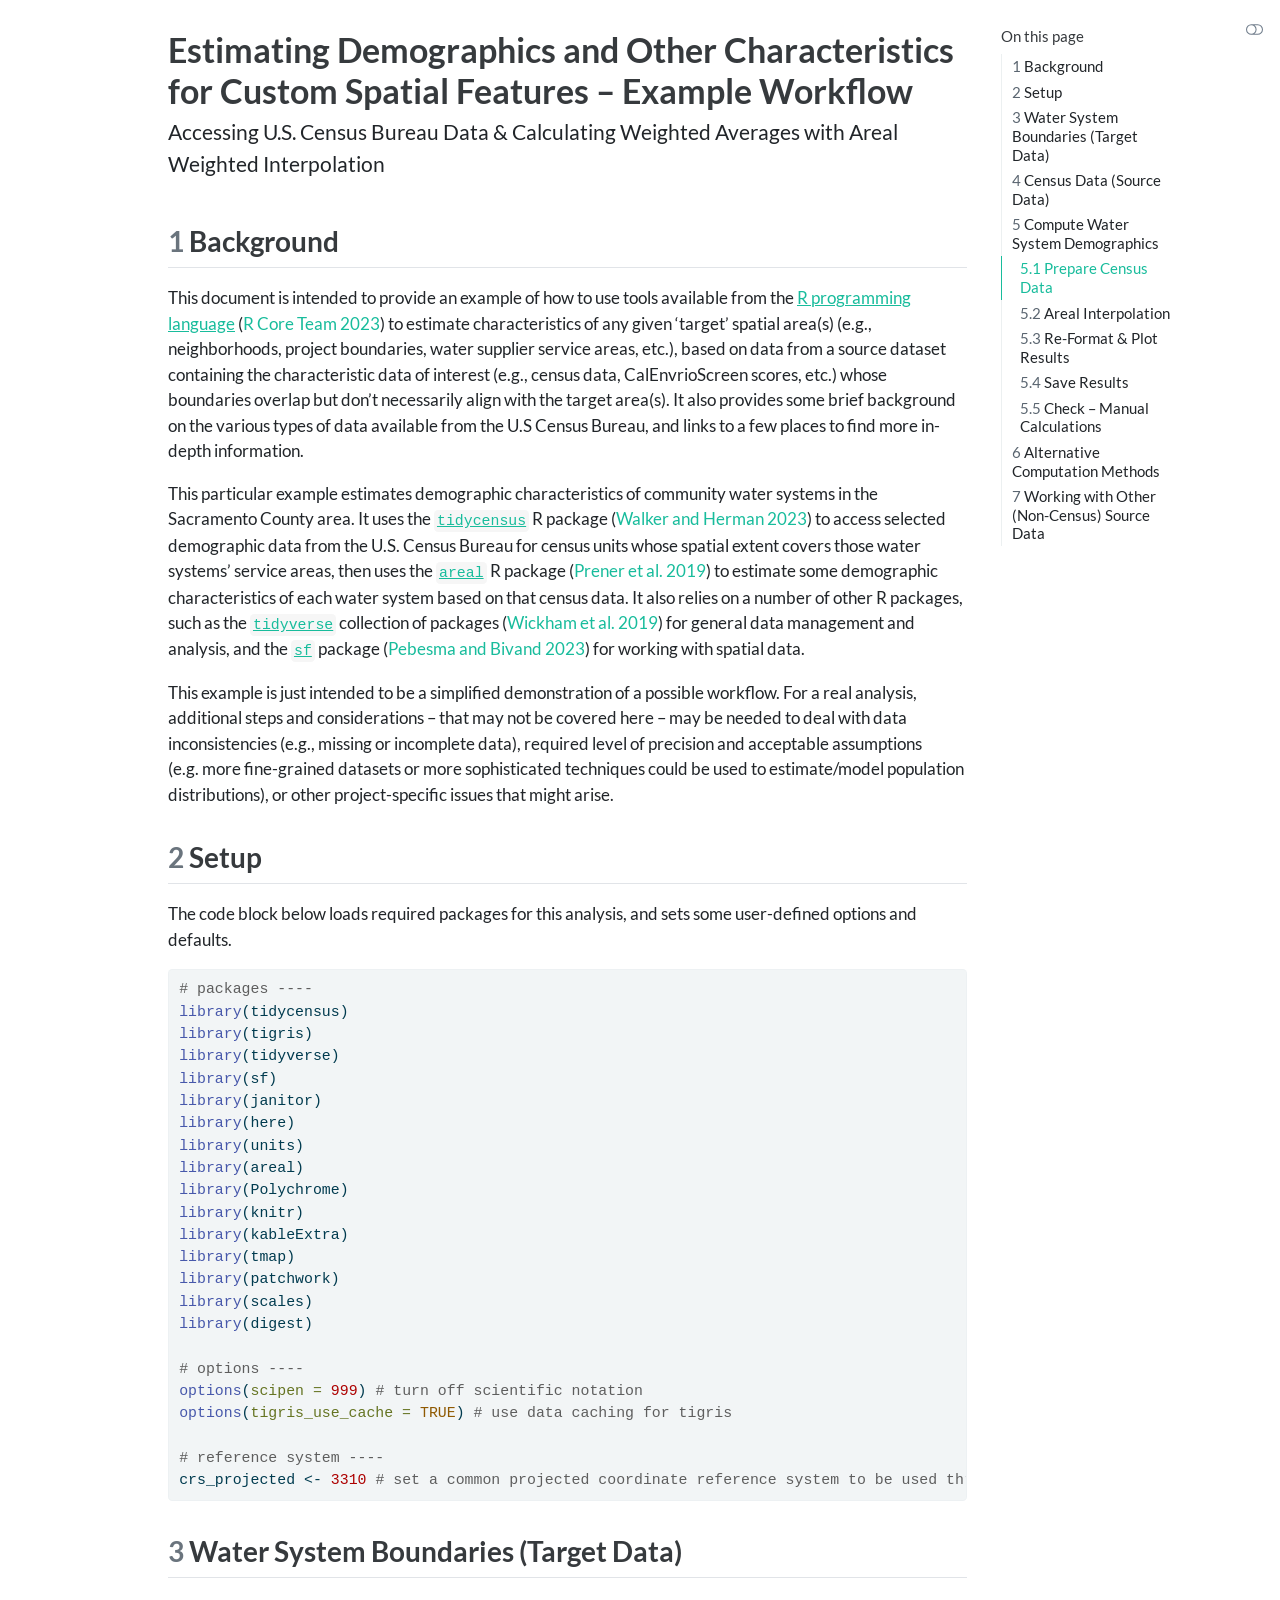
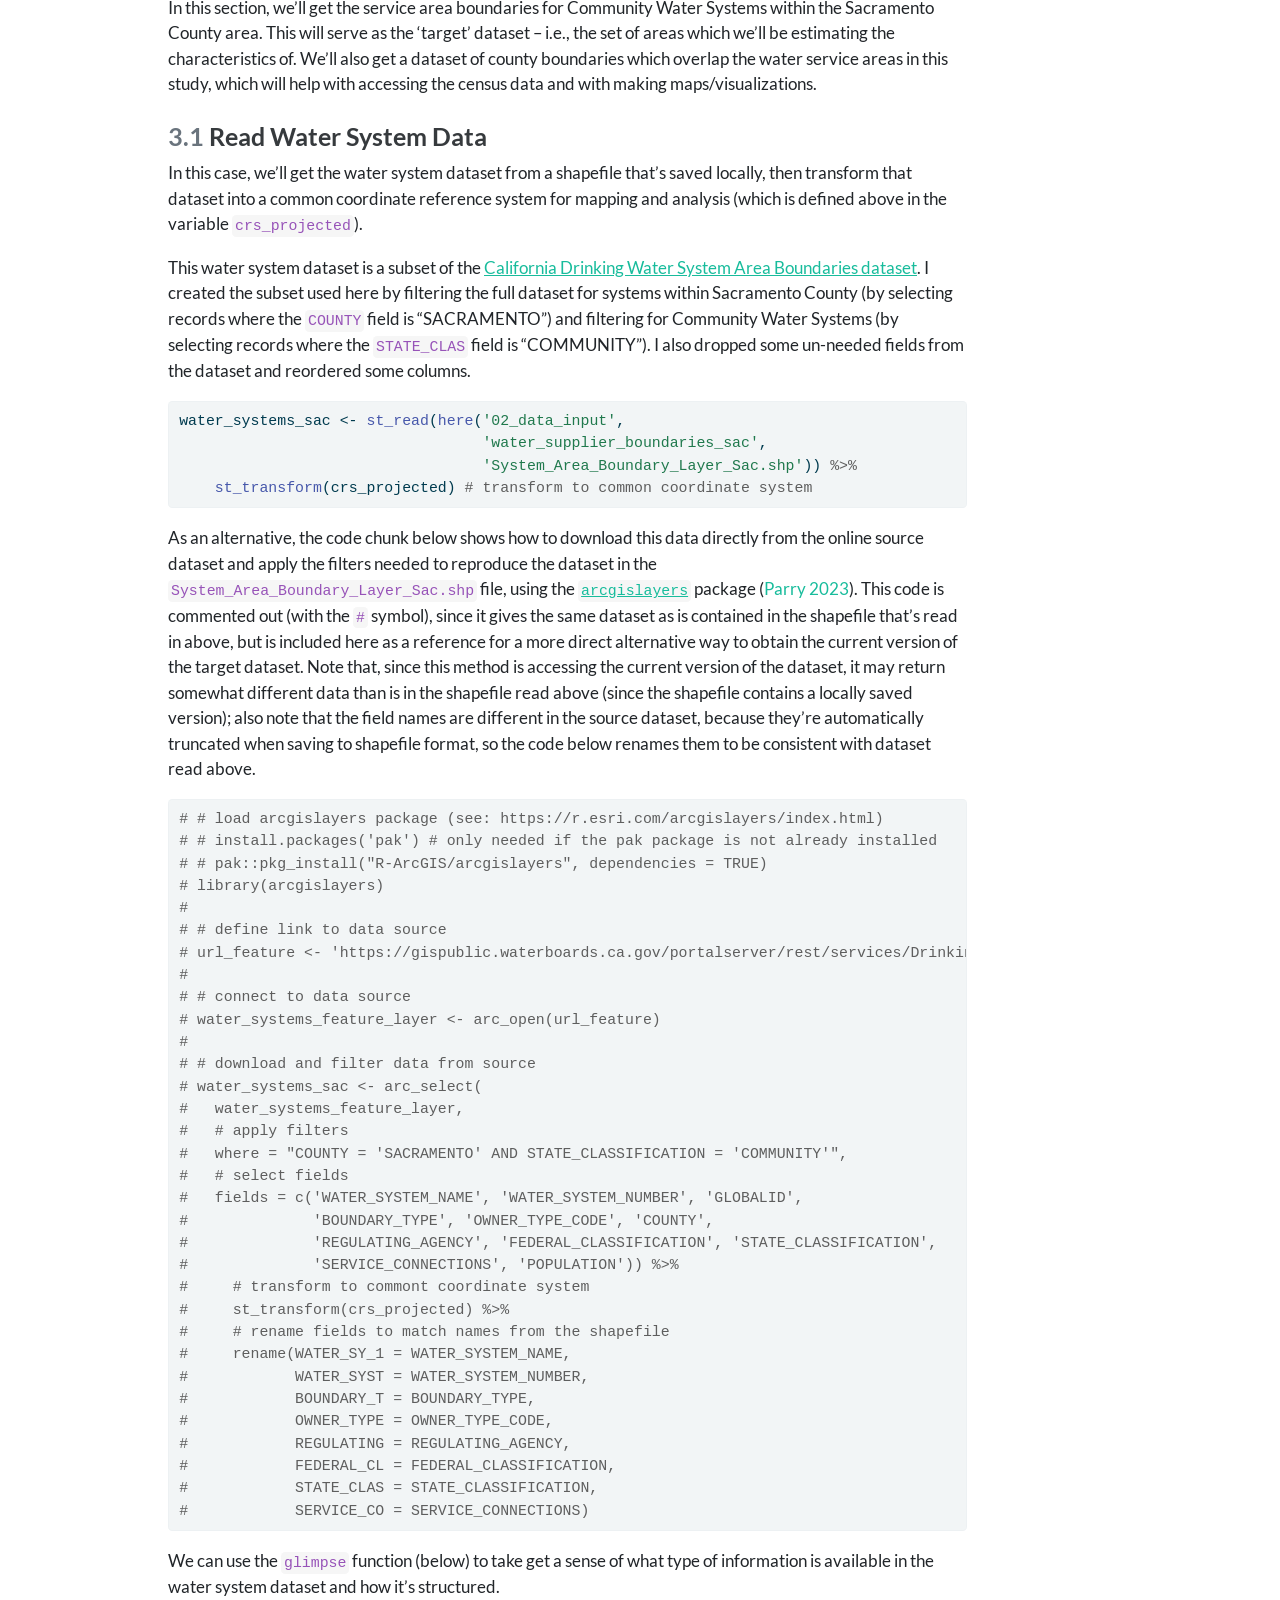
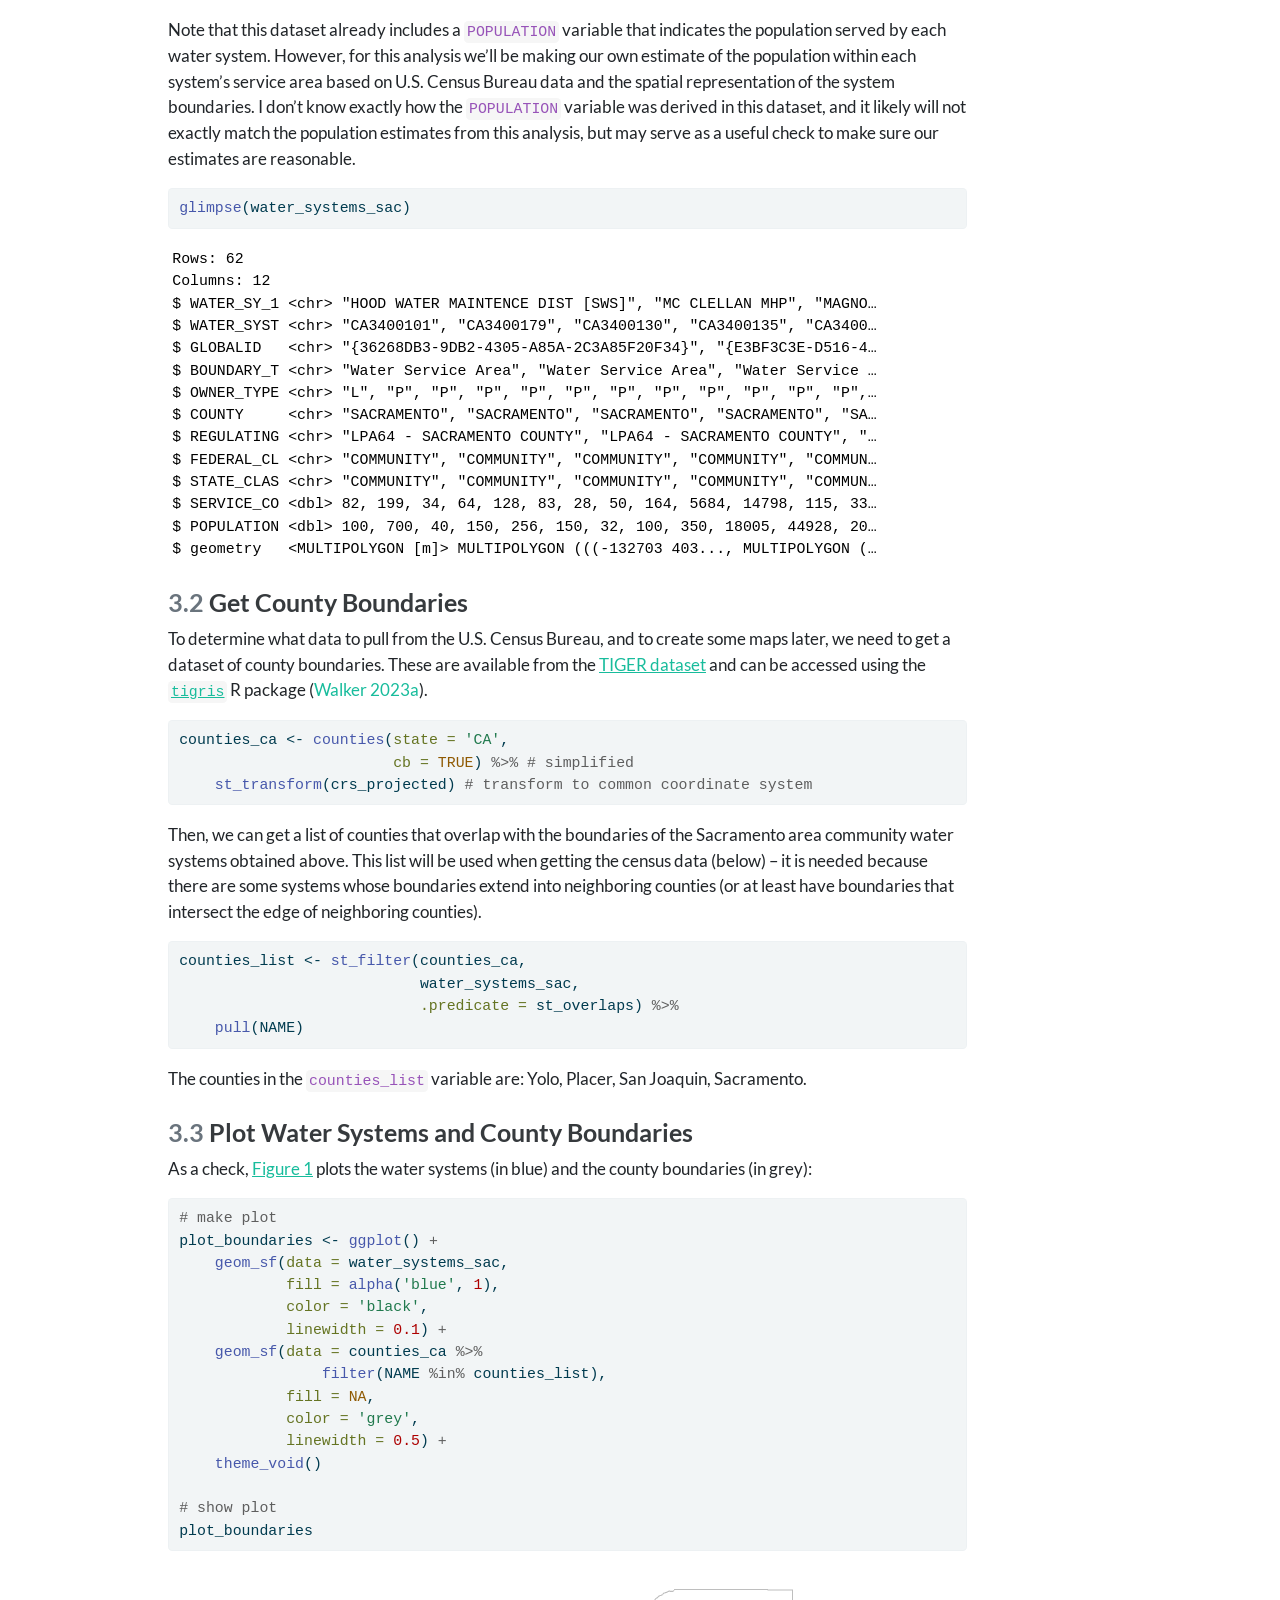
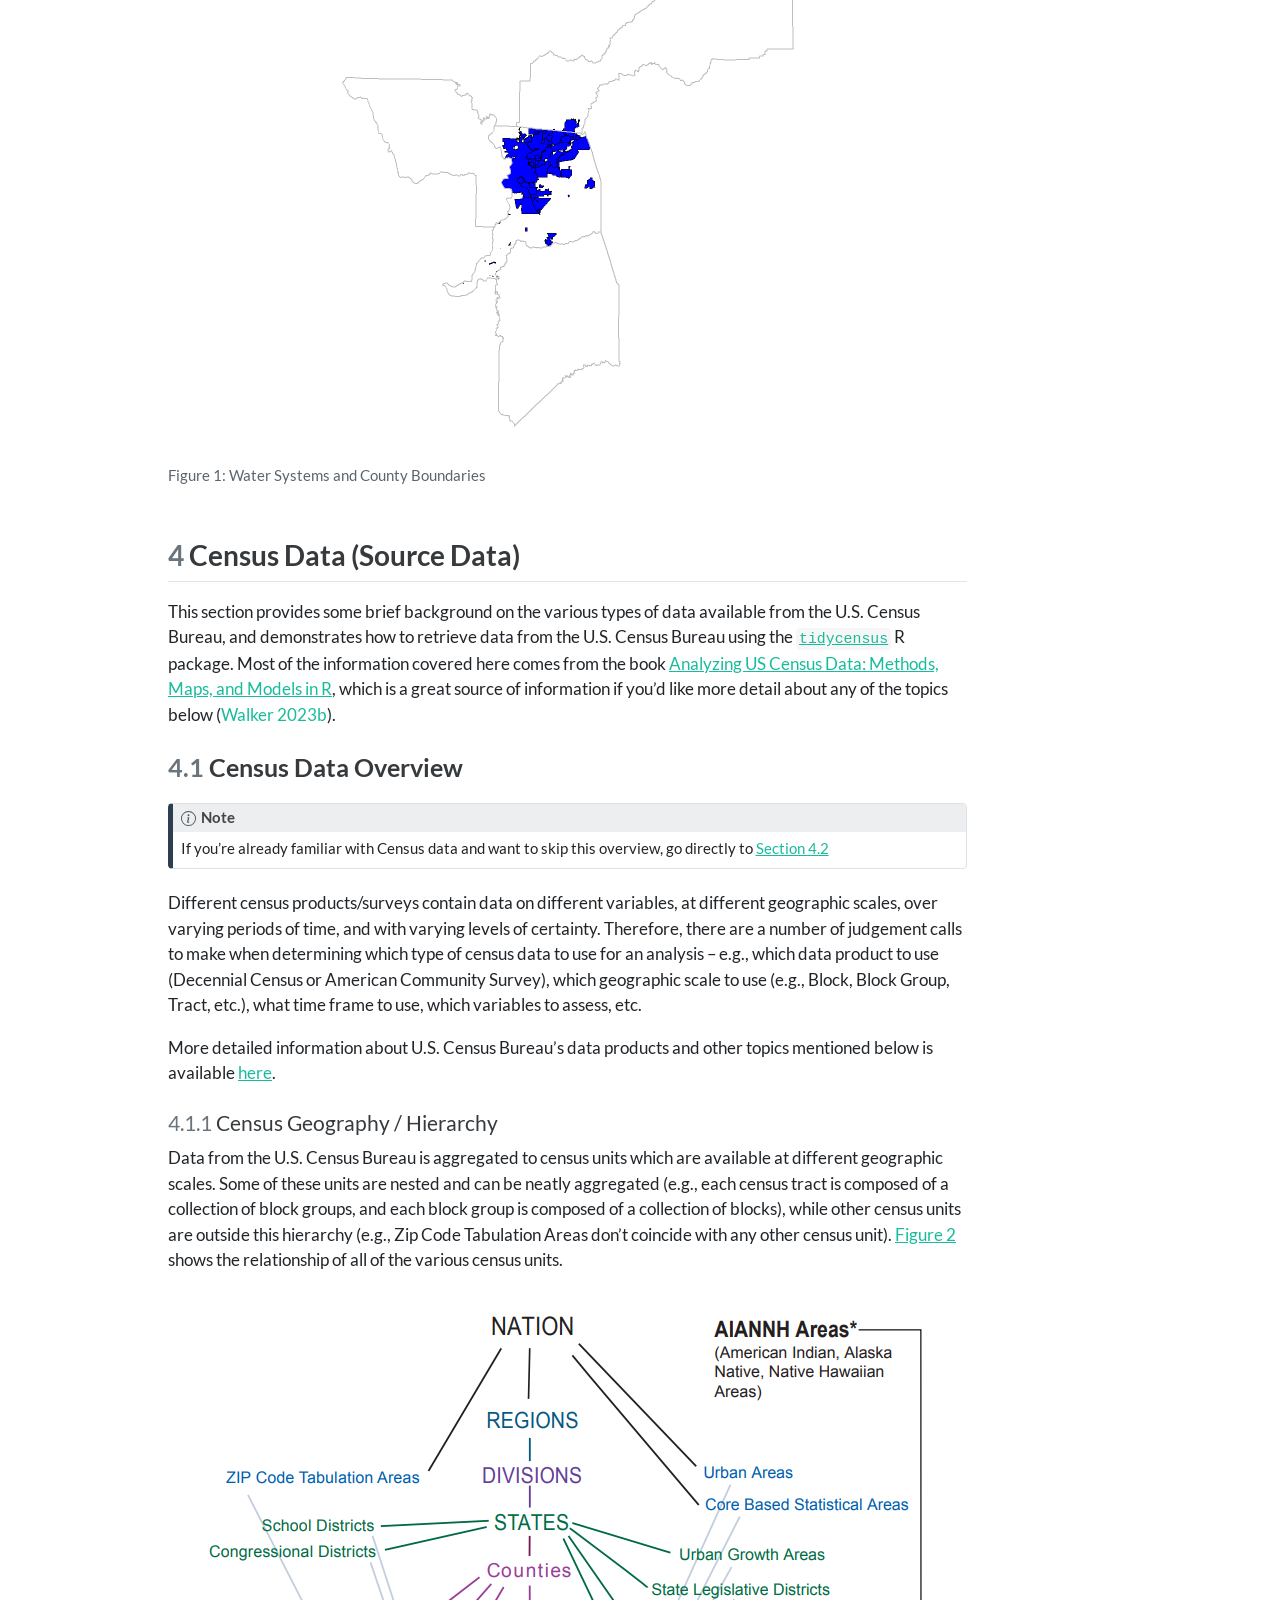
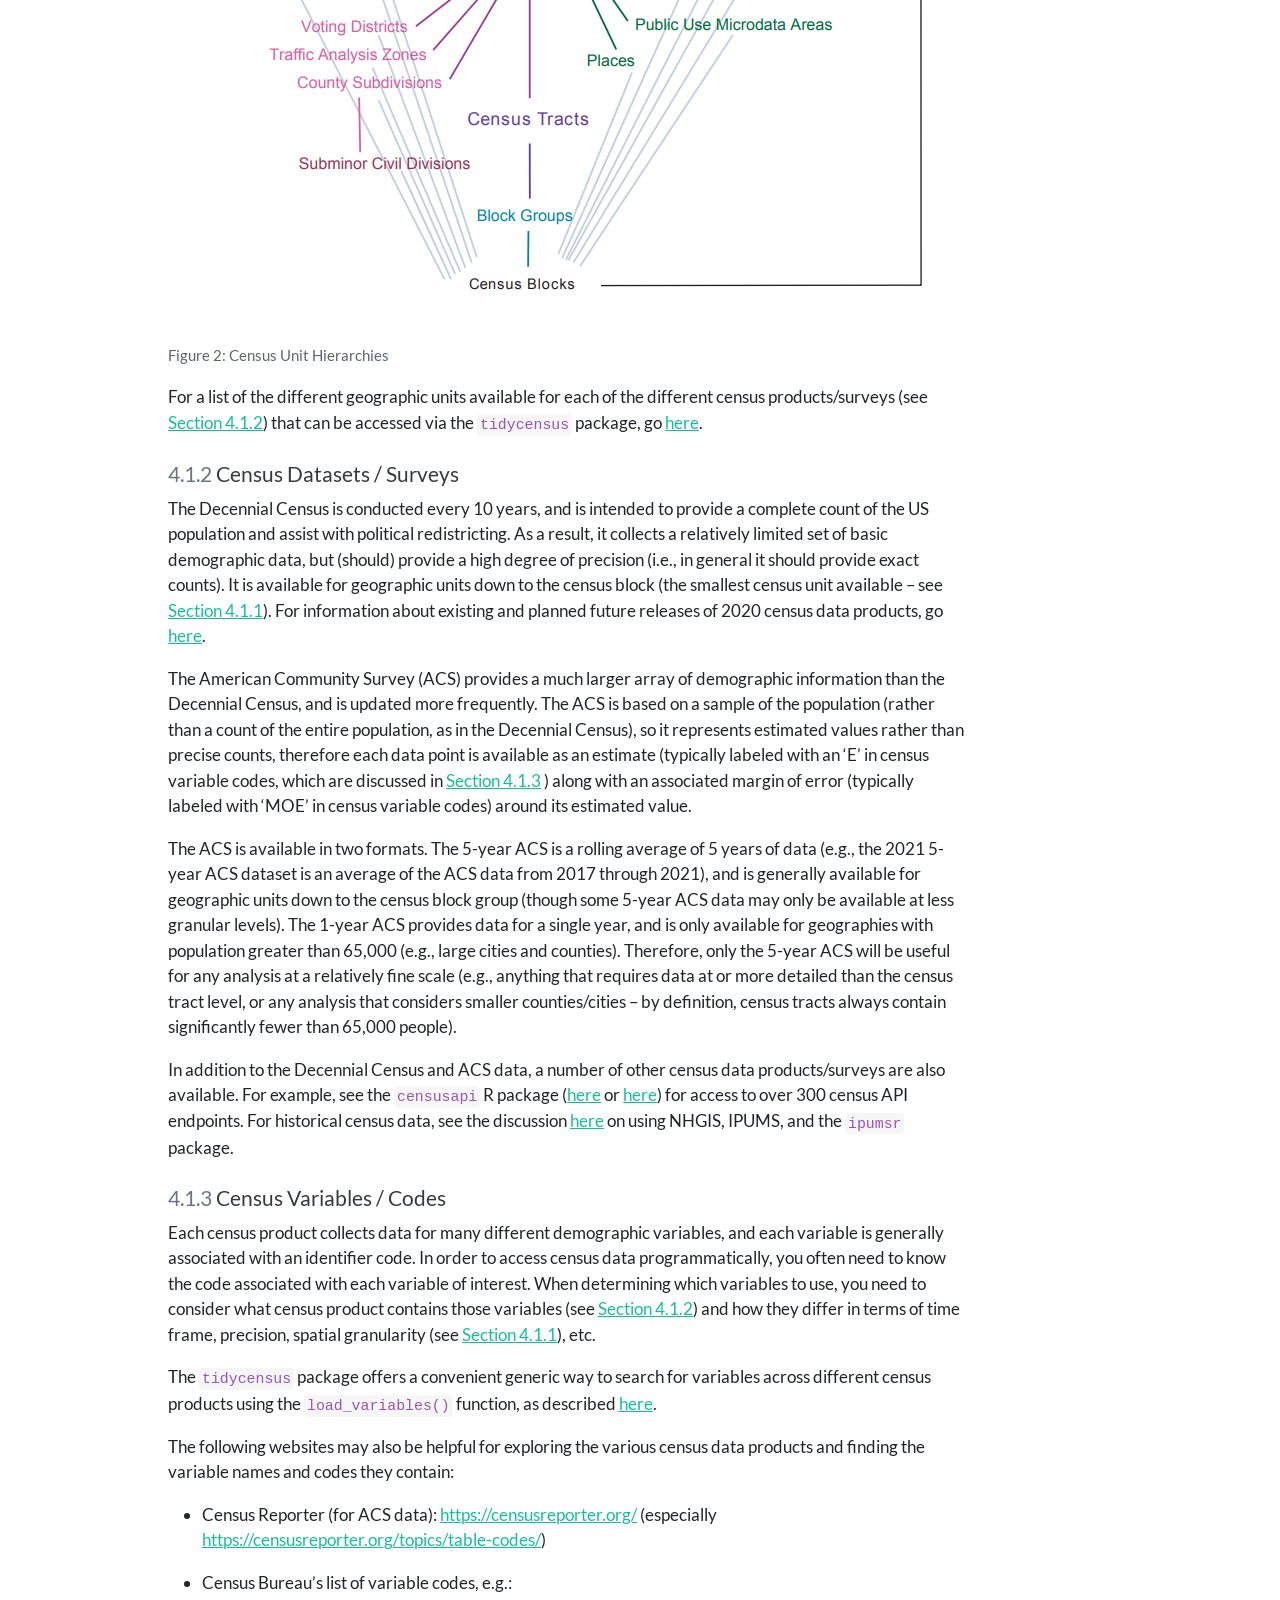
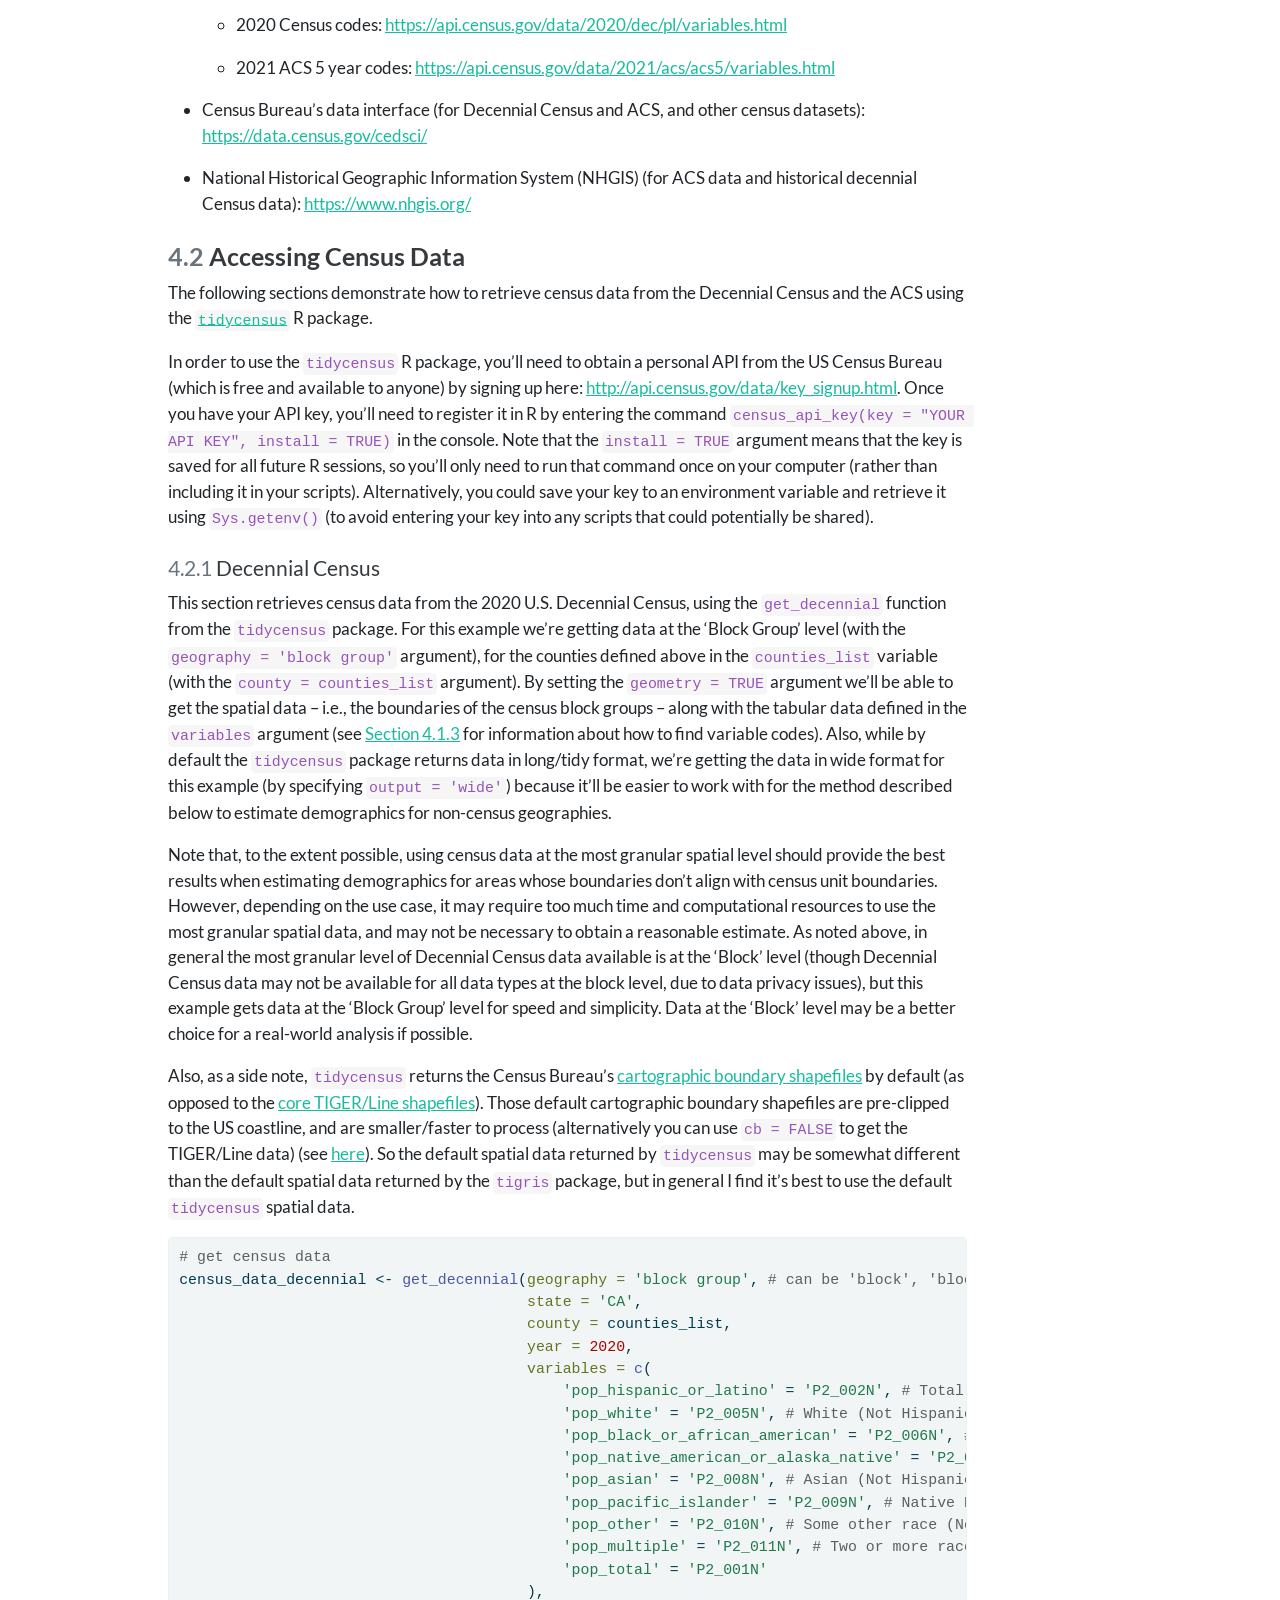
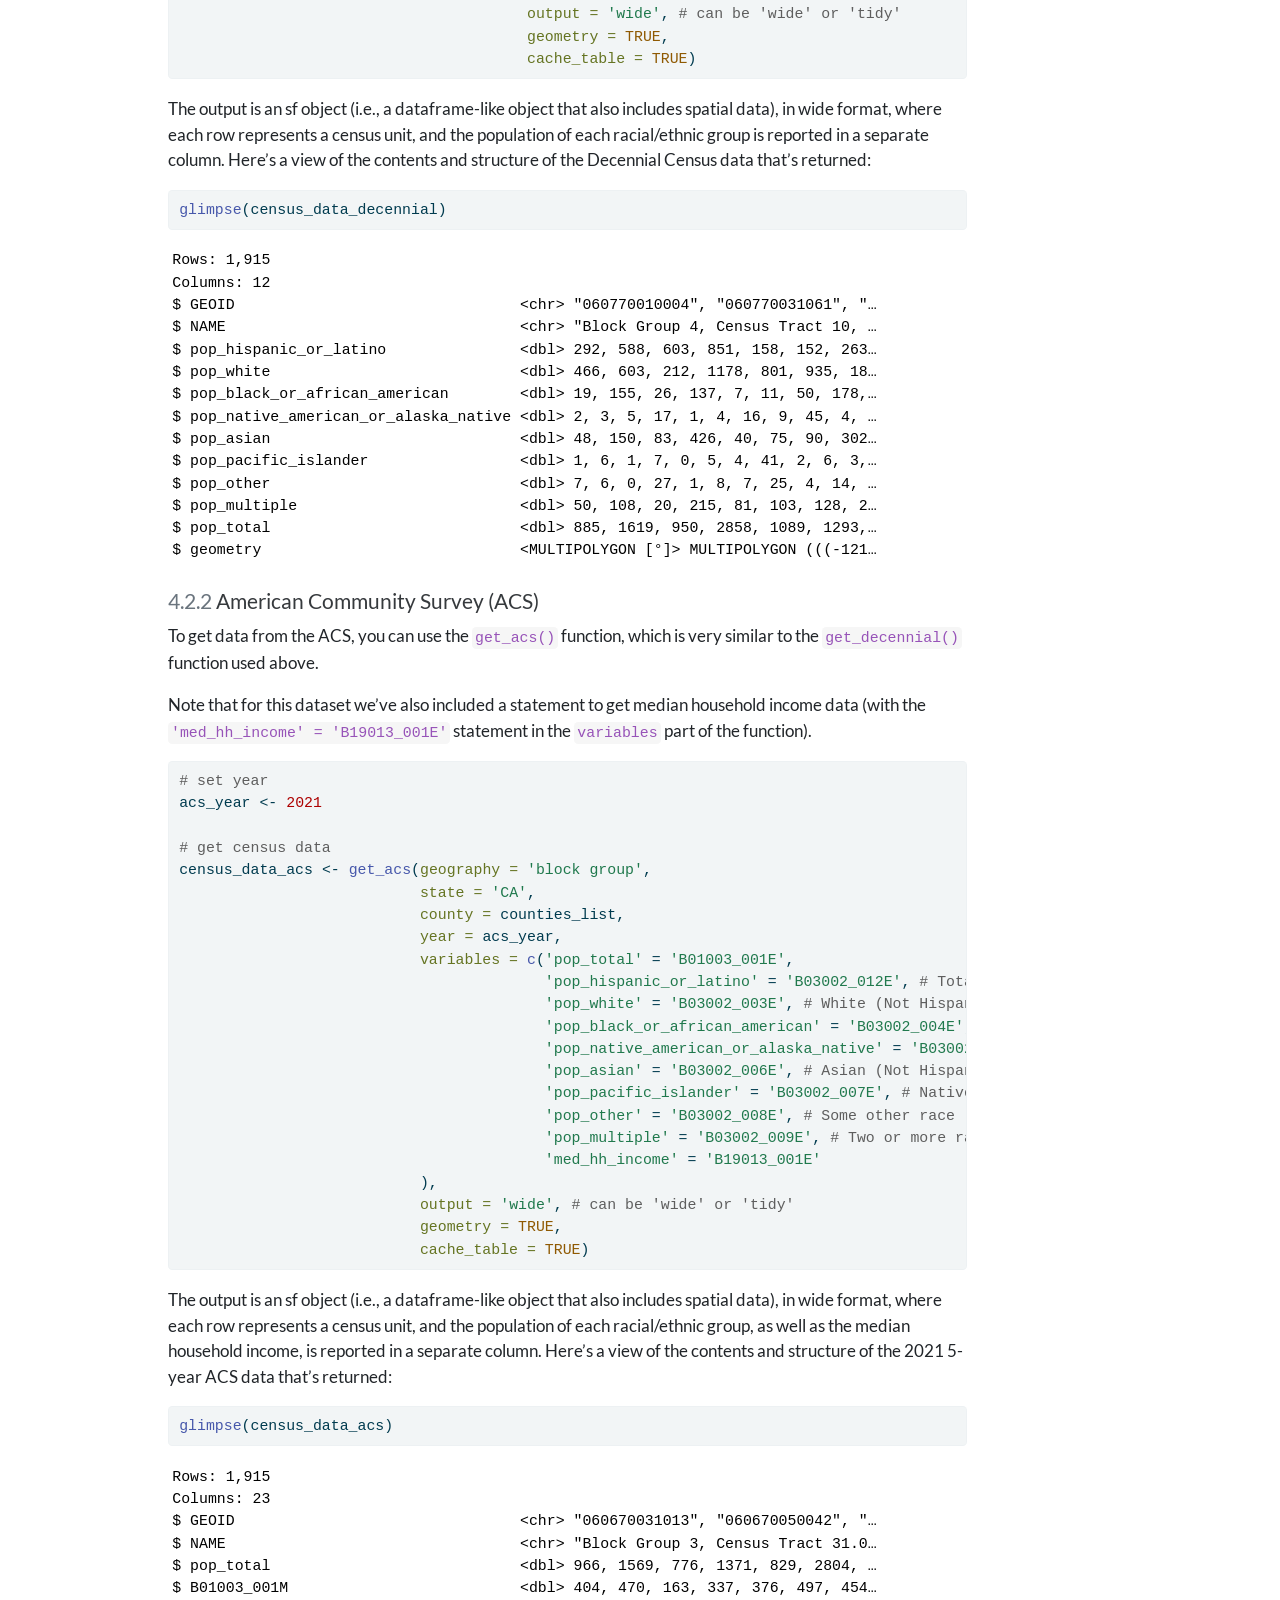
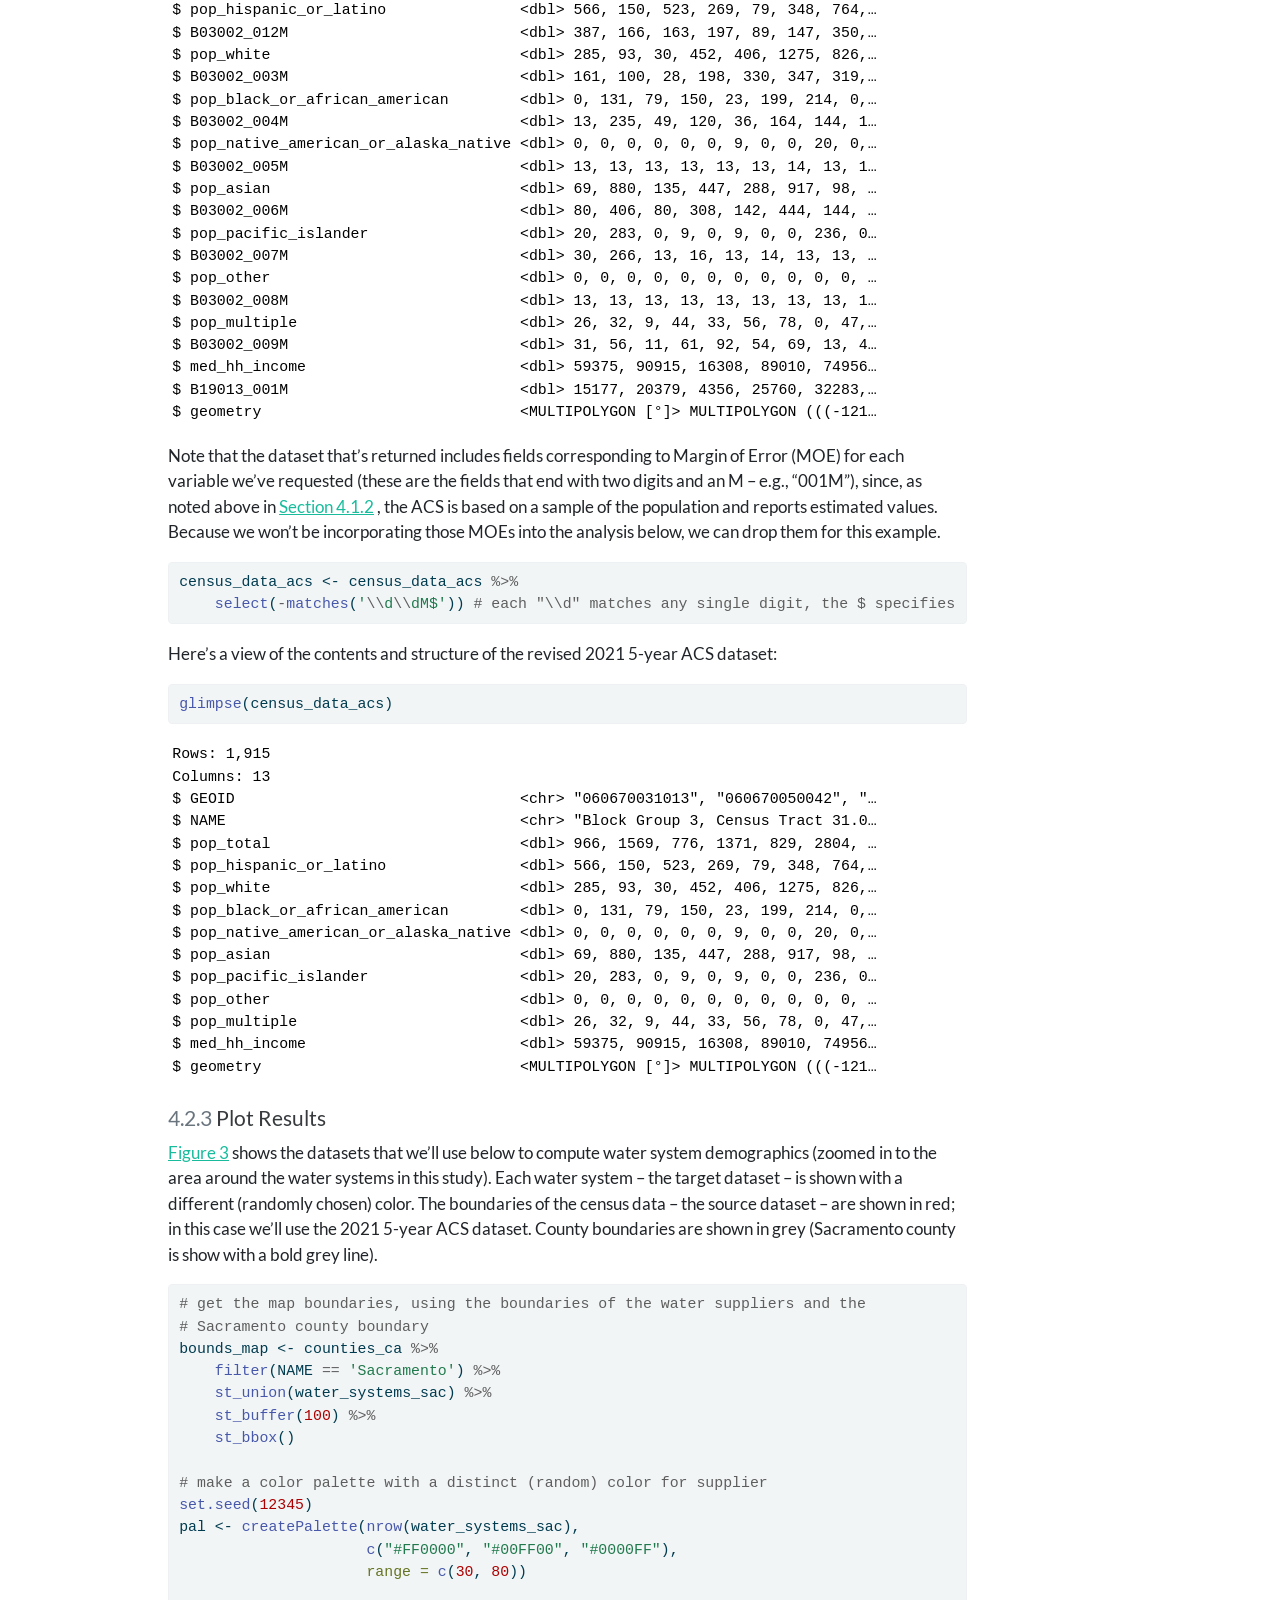
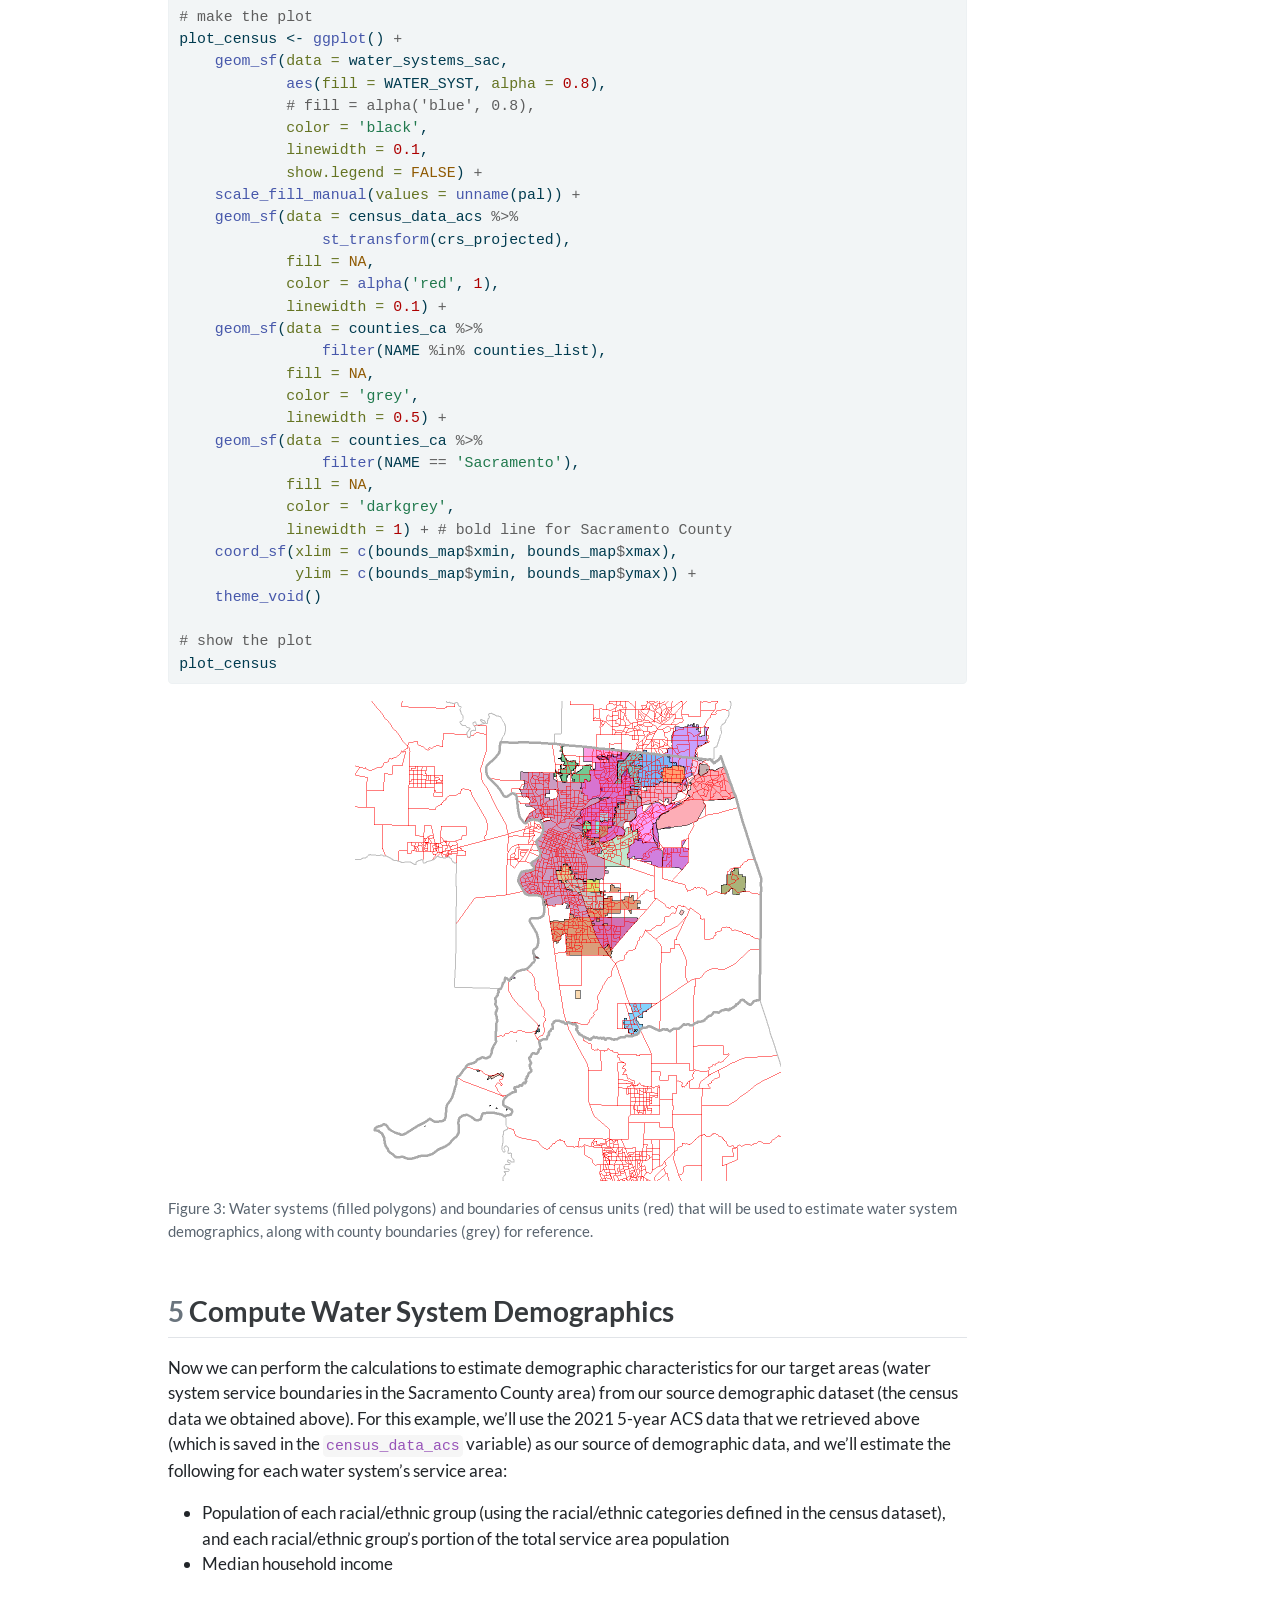
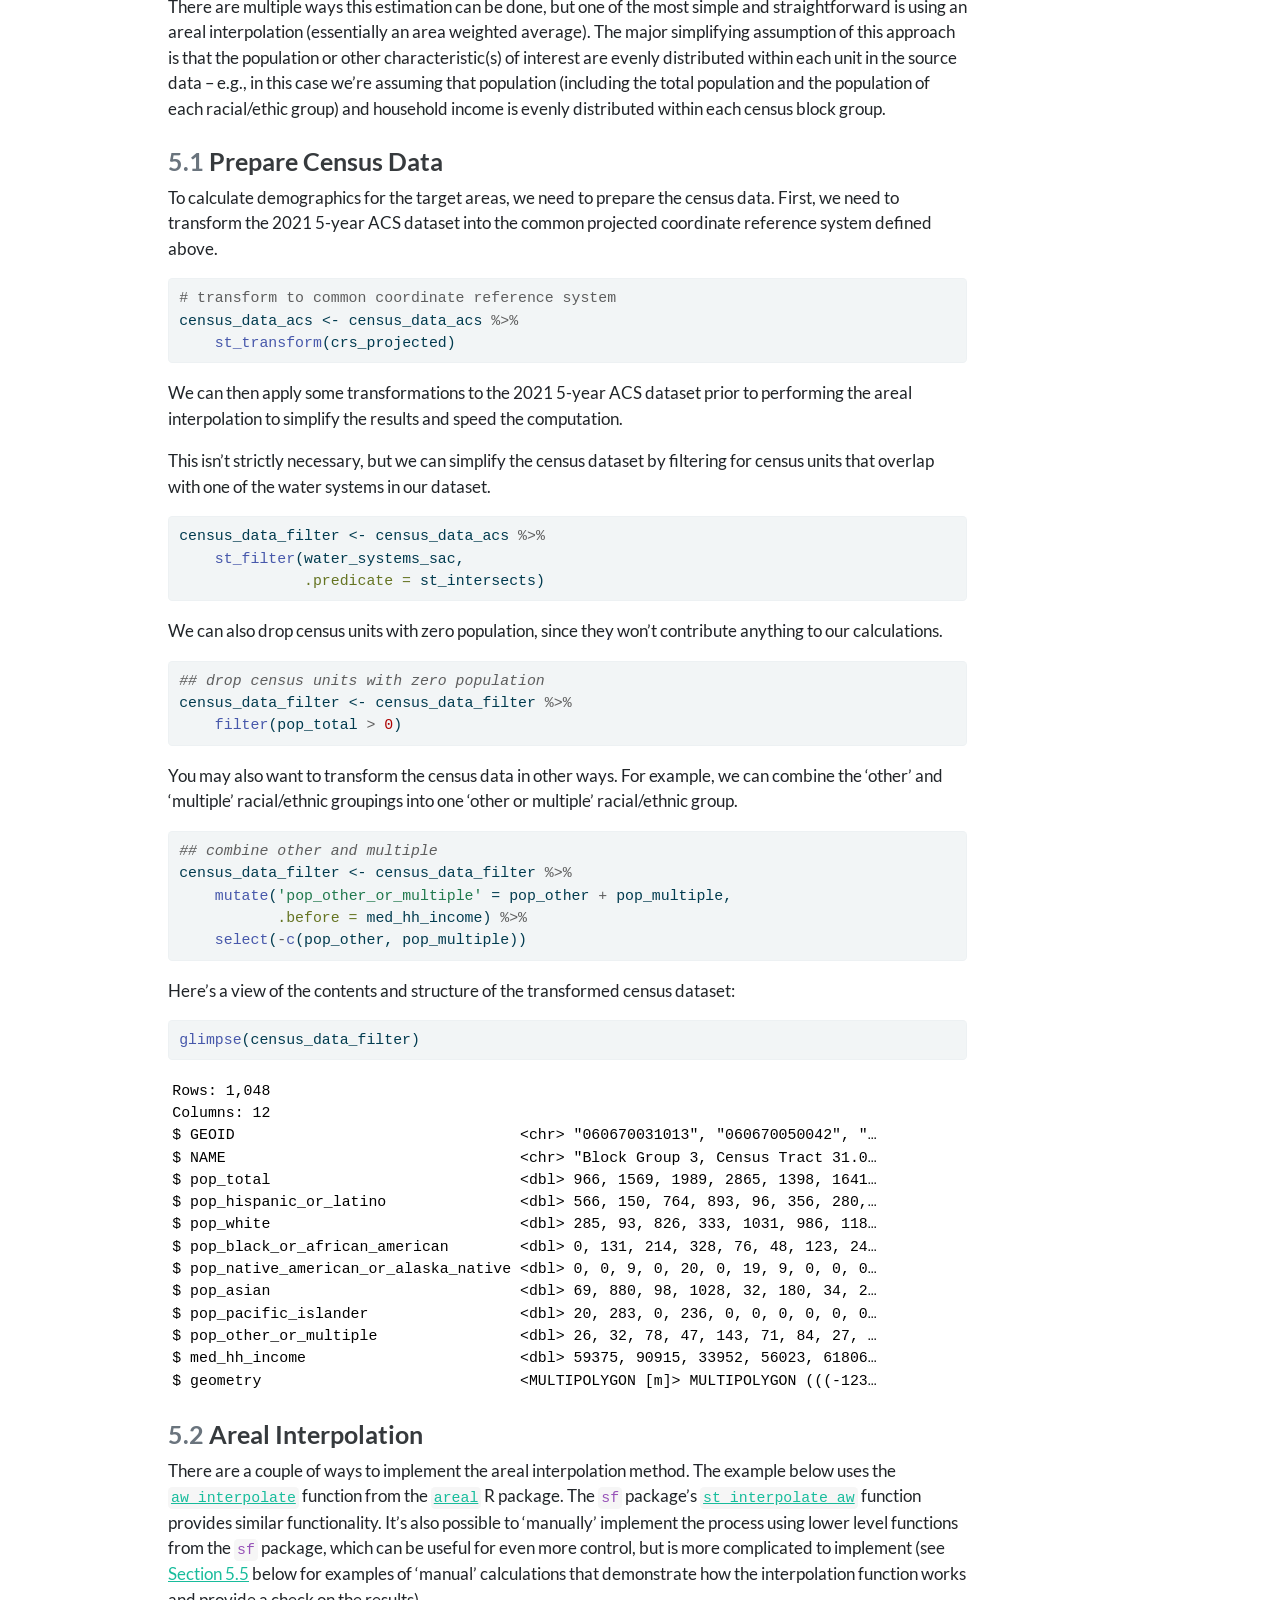
==== index.html @ 2d18a632 "Built site for gh-pages" ====
<!DOCTYPE html>
<html xmlns="http://www.w3.org/1999/xhtml" lang="en" xml:lang="en"><head>

<meta charset="utf-8">
<meta name="generator" content="quarto-1.3.450">

<meta name="viewport" content="width=device-width, initial-scale=1.0, user-scalable=yes">


<title>Estimating Demographics and Other Characteristics for Custom Spatial Features – Example Workflow</title>
<style>
code{white-space: pre-wrap;}
span.smallcaps{font-variant: small-caps;}
div.columns{display: flex; gap: min(4vw, 1.5em);}
div.column{flex: auto; overflow-x: auto;}
div.hanging-indent{margin-left: 1.5em; text-indent: -1.5em;}
ul.task-list{list-style: none;}
ul.task-list li input[type="checkbox"] {
width: 0.8em;
margin: 0 0.8em 0.2em -1em;  vertical-align: middle;
}

pre > code.sourceCode { white-space: pre; position: relative; }
pre > code.sourceCode > span { display: inline-block; line-height: 1.25; }
pre > code.sourceCode > span:empty { height: 1.2em; }
.sourceCode { overflow: visible; }
code.sourceCode > span { color: inherit; text-decoration: inherit; }
div.sourceCode { margin: 1em 0; }
pre.sourceCode { margin: 0; }
@media screen {
div.sourceCode { overflow: auto; }
}
@media print {
pre > code.sourceCode { white-space: pre-wrap; }
pre > code.sourceCode > span { text-indent: -5em; padding-left: 5em; }
}
pre.numberSource code
{ counter-reset: source-line 0; }
pre.numberSource code > span
{ position: relative; left: -4em; counter-increment: source-line; }
pre.numberSource code > span > a:first-child::before
{ content: counter(source-line);
position: relative; left: -1em; text-align: right; vertical-align: baseline;
border: none; display: inline-block;
-webkit-touch-callout: none; -webkit-user-select: none;
-khtml-user-select: none; -moz-user-select: none;
-ms-user-select: none; user-select: none;
padding: 0 4px; width: 4em;
}
pre.numberSource { margin-left: 3em; padding-left: 4px; }
div.sourceCode
{ }
@media screen {
pre > code.sourceCode > span > a:first-child::before { text-decoration: underline; }
}

div.csl-bib-body { }
div.csl-entry {
clear: both;
}
.hanging-indent div.csl-entry {
margin-left:2em;
text-indent:-2em;
}
div.csl-left-margin {
min-width:2em;
float:left;
}
div.csl-right-inline {
margin-left:2em;
padding-left:1em;
}
div.csl-indent {
margin-left: 2em;
}</style>


<script>const headroomChanged = new CustomEvent("quarto-hrChanged", {
  detail: {},
  bubbles: true,
  cancelable: false,
  composed: false,
});

window.document.addEventListener("DOMContentLoaded", function () {
  let init = false;

  // Manage the back to top button, if one is present.
  let lastScrollTop = window.pageYOffset || document.documentElement.scrollTop;
  const scrollDownBuffer = 5;
  const scrollUpBuffer = 35;
  const btn = document.getElementById("quarto-back-to-top");
  const hideBackToTop = () => {
    btn.style.display = "none";
  };
  const showBackToTop = () => {
    btn.style.display = "inline-block";
  };
  if (btn) {
    window.document.addEventListener(
      "scroll",
      function () {
        const currentScrollTop =
          window.pageYOffset || document.documentElement.scrollTop;

        // Shows and hides the button 'intelligently' as the user scrolls
        if (currentScrollTop - scrollDownBuffer > lastScrollTop) {
          hideBackToTop();
          lastScrollTop = currentScrollTop <= 0 ? 0 : currentScrollTop;
        } else if (currentScrollTop < lastScrollTop - scrollUpBuffer) {
          showBackToTop();
          lastScrollTop = currentScrollTop <= 0 ? 0 : currentScrollTop;
        }

        // Show the button at the bottom, hides it at the top
        if (currentScrollTop <= 0) {
          hideBackToTop();
        } else if (
          window.innerHeight + currentScrollTop >=
          document.body.offsetHeight
        ) {
          showBackToTop();
        }
      },
      false
    );
  }

  function throttle(func, wait) {
    var timeout;
    return function () {
      const context = this;
      const args = arguments;
      const later = function () {
        clearTimeout(timeout);
        timeout = null;
        func.apply(context, args);
      };

      if (!timeout) {
        timeout = setTimeout(later, wait);
      }
    };
  }

  function headerOffset() {
    // Set an offset if there is are fixed top navbar
    const headerEl = window.document.querySelector("header.fixed-top");
    if (headerEl) {
      return headerEl.clientHeight;
    } else {
      return 0;
    }
  }

  function footerOffset() {
    const footerEl = window.document.querySelector("footer.footer");
    if (footerEl) {
      return footerEl.clientHeight;
    } else {
      return 0;
    }
  }

  function updateDocumentOffsetWithoutAnimation() {
    updateDocumentOffset(false);
  }

  function updateDocumentOffset(animated) {
    // set body offset
    const topOffset = headerOffset();
    const bodyOffset = topOffset + footerOffset();
    const bodyEl = window.document.body;
    bodyEl.setAttribute("data-bs-offset", topOffset);
    bodyEl.style.paddingTop = topOffset + "px";

    // deal with sidebar offsets
    const sidebars = window.document.querySelectorAll(
      ".sidebar, .headroom-target"
    );
    sidebars.forEach((sidebar) => {
      if (!animated) {
        sidebar.classList.add("notransition");
        // Remove the no transition class after the animation has time to complete
        setTimeout(function () {
          sidebar.classList.remove("notransition");
        }, 201);
      }

      if (window.Headroom && sidebar.classList.contains("sidebar-unpinned")) {
        sidebar.style.top = "0";
        sidebar.style.maxHeight = "100vh";
      } else {
        sidebar.style.top = topOffset + "px";
        sidebar.style.maxHeight = "calc(100vh - " + topOffset + "px)";
      }
    });

    // allow space for footer
    const mainContainer = window.document.querySelector(".quarto-container");
    if (mainContainer) {
      mainContainer.style.minHeight = "calc(100vh - " + bodyOffset + "px)";
    }

    // link offset
    let linkStyle = window.document.querySelector("#quarto-target-style");
    if (!linkStyle) {
      linkStyle = window.document.createElement("style");
      linkStyle.setAttribute("id", "quarto-target-style");
      window.document.head.appendChild(linkStyle);
    }
    while (linkStyle.firstChild) {
      linkStyle.removeChild(linkStyle.firstChild);
    }
    if (topOffset > 0) {
      linkStyle.appendChild(
        window.document.createTextNode(`
      section:target::before {
        content: "";
        display: block;
        height: ${topOffset}px;
        margin: -${topOffset}px 0 0;
      }`)
      );
    }
    if (init) {
      window.dispatchEvent(headroomChanged);
    }
    init = true;
  }

  // initialize headroom
  var header = window.document.querySelector("#quarto-header");
  if (header && window.Headroom) {
    const headroom = new window.Headroom(header, {
      tolerance: 5,
      onPin: function () {
        const sidebars = window.document.querySelectorAll(
          ".sidebar, .headroom-target"
        );
        sidebars.forEach((sidebar) => {
          sidebar.classList.remove("sidebar-unpinned");
        });
        updateDocumentOffset();
      },
      onUnpin: function () {
        const sidebars = window.document.querySelectorAll(
          ".sidebar, .headroom-target"
        );
        sidebars.forEach((sidebar) => {
          sidebar.classList.add("sidebar-unpinned");
        });
        updateDocumentOffset();
      },
    });
    headroom.init();

    let frozen = false;
    window.quartoToggleHeadroom = function () {
      if (frozen) {
        headroom.unfreeze();
        frozen = false;
      } else {
        headroom.freeze();
        frozen = true;
      }
    };
  }

  window.addEventListener(
    "hashchange",
    function (e) {
      if (
        getComputedStyle(document.documentElement).scrollBehavior !== "smooth"
      ) {
        window.scrollTo(0, window.pageYOffset - headerOffset());
      }
    },
    false
  );

  // Observe size changed for the header
  const headerEl = window.document.querySelector("header.fixed-top");
  if (headerEl && window.ResizeObserver) {
    const observer = new window.ResizeObserver(
      updateDocumentOffsetWithoutAnimation
    );
    observer.observe(headerEl, {
      attributes: true,
      childList: true,
      characterData: true,
    });
  } else {
    window.addEventListener(
      "resize",
      throttle(updateDocumentOffsetWithoutAnimation, 50)
    );
  }
  setTimeout(updateDocumentOffsetWithoutAnimation, 250);

  // fixup index.html links if we aren't on the filesystem
  if (window.location.protocol !== "file:") {
    const links = window.document.querySelectorAll("a");
    for (let i = 0; i < links.length; i++) {
      if (links[i].href) {
        links[i].href = links[i].href.replace(/\/index\.html/, "/");
      }
    }

    // Fixup any sharing links that require urls
    // Append url to any sharing urls
    const sharingLinks = window.document.querySelectorAll(
      "a.sidebar-tools-main-item"
    );
    for (let i = 0; i < sharingLinks.length; i++) {
      const sharingLink = sharingLinks[i];
      const href = sharingLink.getAttribute("href");
      if (href) {
        sharingLink.setAttribute(
          "href",
          href.replace("|url|", window.location.href)
        );
      }
    }

    // Scroll the active navigation item into view, if necessary
    const navSidebar = window.document.querySelector("nav#quarto-sidebar");
    if (navSidebar) {
      // Find the active item
      const activeItem = navSidebar.querySelector("li.sidebar-item a.active");
      if (activeItem) {
        // Wait for the scroll height and height to resolve by observing size changes on the
        // nav element that is scrollable
        const resizeObserver = new ResizeObserver((_entries) => {
          // The bottom of the element
          const elBottom = activeItem.offsetTop;
          const viewBottom = navSidebar.scrollTop + navSidebar.clientHeight;

          // The element height and scroll height are the same, then we are still loading
          if (viewBottom !== navSidebar.scrollHeight) {
            // Determine if the item isn't visible and scroll to it
            if (elBottom >= viewBottom) {
              navSidebar.scrollTop = elBottom;
            }

            // stop observing now since we've completed the scroll
            resizeObserver.unobserve(navSidebar);
          }
        });
        resizeObserver.observe(navSidebar);
      }
    }
  }
});
</script>
<script>/*!
 * clipboard.js v2.0.11
 * https://clipboardjs.com/
 *
 * Licensed MIT © Zeno Rocha
 */
!function(t,e){"object"==typeof exports&&"object"==typeof module?module.exports=e():"function"==typeof define&&define.amd?define([],e):"object"==typeof exports?exports.ClipboardJS=e():t.ClipboardJS=e()}(this,function(){return n={686:function(t,e,n){"use strict";n.d(e,{default:function(){return b}});var e=n(279),i=n.n(e),e=n(370),u=n.n(e),e=n(817),r=n.n(e);function c(t){try{return document.execCommand(t)}catch(t){return}}var a=function(t){t=r()(t);return c("cut"),t};function o(t,e){var n,o,t=(n=t,o="rtl"===document.documentElement.getAttribute("dir"),(t=document.createElement("textarea")).style.fontSize="12pt",t.style.border="0",t.style.padding="0",t.style.margin="0",t.style.position="absolute",t.style[o?"right":"left"]="-9999px",o=window.pageYOffset||document.documentElement.scrollTop,t.style.top="".concat(o,"px"),t.setAttribute("readonly",""),t.value=n,t);return e.container.appendChild(t),e=r()(t),c("copy"),t.remove(),e}var f=function(t){var e=1<arguments.length&&void 0!==arguments[1]?arguments[1]:{container:document.body},n="";return"string"==typeof t?n=o(t,e):t instanceof HTMLInputElement&&!["text","search","url","tel","password"].includes(null==t?void 0:t.type)?n=o(t.value,e):(n=r()(t),c("copy")),n};function l(t){return(l="function"==typeof Symbol&&"symbol"==typeof Symbol.iterator?function(t){return typeof t}:function(t){return t&&"function"==typeof Symbol&&t.constructor===Symbol&&t!==Symbol.prototype?"symbol":typeof t})(t)}var s=function(){var t=0<arguments.length&&void 0!==arguments[0]?arguments[0]:{},e=t.action,n=void 0===e?"copy":e,o=t.container,e=t.target,t=t.text;if("copy"!==n&&"cut"!==n)throw new Error('Invalid "action" value, use either "copy" or "cut"');if(void 0!==e){if(!e||"object"!==l(e)||1!==e.nodeType)throw new Error('Invalid "target" value, use a valid Element');if("copy"===n&&e.hasAttribute("disabled"))throw new Error('Invalid "target" attribute. Please use "readonly" instead of "disabled" attribute');if("cut"===n&&(e.hasAttribute("readonly")||e.hasAttribute("disabled")))throw new Error('Invalid "target" attribute. You can\'t cut text from elements with "readonly" or "disabled" attributes')}return t?f(t,{container:o}):e?"cut"===n?a(e):f(e,{container:o}):void 0};function p(t){return(p="function"==typeof Symbol&&"symbol"==typeof Symbol.iterator?function(t){return typeof t}:function(t){return t&&"function"==typeof Symbol&&t.constructor===Symbol&&t!==Symbol.prototype?"symbol":typeof t})(t)}function d(t,e){for(var n=0;n<e.length;n++){var o=e[n];o.enumerable=o.enumerable||!1,o.configurable=!0,"value"in o&&(o.writable=!0),Object.defineProperty(t,o.key,o)}}function y(t,e){return(y=Object.setPrototypeOf||function(t,e){return t.__proto__=e,t})(t,e)}function h(n){var o=function(){if("undefined"==typeof Reflect||!Reflect.construct)return!1;if(Reflect.construct.sham)return!1;if("function"==typeof Proxy)return!0;try{return Date.prototype.toString.call(Reflect.construct(Date,[],function(){})),!0}catch(t){return!1}}();return function(){var t,e=v(n);return t=o?(t=v(this).constructor,Reflect.construct(e,arguments,t)):e.apply(this,arguments),e=this,!(t=t)||"object"!==p(t)&&"function"!=typeof t?function(t){if(void 0!==t)return t;throw new ReferenceError("this hasn't been initialised - super() hasn't been called")}(e):t}}function v(t){return(v=Object.setPrototypeOf?Object.getPrototypeOf:function(t){return t.__proto__||Object.getPrototypeOf(t)})(t)}function m(t,e){t="data-clipboard-".concat(t);if(e.hasAttribute(t))return e.getAttribute(t)}var b=function(){!function(t,e){if("function"!=typeof e&&null!==e)throw new TypeError("Super expression must either be null or a function");t.prototype=Object.create(e&&e.prototype,{constructor:{value:t,writable:!0,configurable:!0}}),e&&y(t,e)}(r,i());var t,e,n,o=h(r);function r(t,e){var n;return function(t){if(!(t instanceof r))throw new TypeError("Cannot call a class as a function")}(this),(n=o.call(this)).resolveOptions(e),n.listenClick(t),n}return t=r,n=[{key:"copy",value:function(t){var e=1<arguments.length&&void 0!==arguments[1]?arguments[1]:{container:document.body};return f(t,e)}},{key:"cut",value:function(t){return a(t)}},{key:"isSupported",value:function(){var t=0<arguments.length&&void 0!==arguments[0]?arguments[0]:["copy","cut"],t="string"==typeof t?[t]:t,e=!!document.queryCommandSupported;return t.forEach(function(t){e=e&&!!document.queryCommandSupported(t)}),e}}],(e=[{key:"resolveOptions",value:function(){var t=0<arguments.length&&void 0!==arguments[0]?arguments[0]:{};this.action="function"==typeof t.action?t.action:this.defaultAction,this.target="function"==typeof t.target?t.target:this.defaultTarget,this.text="function"==typeof t.text?t.text:this.defaultText,this.container="object"===p(t.container)?t.container:document.body}},{key:"listenClick",value:function(t){var e=this;this.listener=u()(t,"click",function(t){return e.onClick(t)})}},{key:"onClick",value:function(t){var e=t.delegateTarget||t.currentTarget,n=this.action(e)||"copy",t=s({action:n,container:this.container,target:this.target(e),text:this.text(e)});this.emit(t?"success":"error",{action:n,text:t,trigger:e,clearSelection:function(){e&&e.focus(),window.getSelection().removeAllRanges()}})}},{key:"defaultAction",value:function(t){return m("action",t)}},{key:"defaultTarget",value:function(t){t=m("target",t);if(t)return document.querySelector(t)}},{key:"defaultText",value:function(t){return m("text",t)}},{key:"destroy",value:function(){this.listener.destroy()}}])&&d(t.prototype,e),n&&d(t,n),r}()},828:function(t){var e;"undefined"==typeof Element||Element.prototype.matches||((e=Element.prototype).matches=e.matchesSelector||e.mozMatchesSelector||e.msMatchesSelector||e.oMatchesSelector||e.webkitMatchesSelector),t.exports=function(t,e){for(;t&&9!==t.nodeType;){if("function"==typeof t.matches&&t.matches(e))return t;t=t.parentNode}}},438:function(t,e,n){var u=n(828);function i(t,e,n,o,r){var i=function(e,n,t,o){return function(t){t.delegateTarget=u(t.target,n),t.delegateTarget&&o.call(e,t)}}.apply(this,arguments);return t.addEventListener(n,i,r),{destroy:function(){t.removeEventListener(n,i,r)}}}t.exports=function(t,e,n,o,r){return"function"==typeof t.addEventListener?i.apply(null,arguments):"function"==typeof n?i.bind(null,document).apply(null,arguments):("string"==typeof t&&(t=document.querySelectorAll(t)),Array.prototype.map.call(t,function(t){return i(t,e,n,o,r)}))}},879:function(t,n){n.node=function(t){return void 0!==t&&t instanceof HTMLElement&&1===t.nodeType},n.nodeList=function(t){var e=Object.prototype.toString.call(t);return void 0!==t&&("[object NodeList]"===e||"[object HTMLCollection]"===e)&&"length"in t&&(0===t.length||n.node(t[0]))},n.string=function(t){return"string"==typeof t||t instanceof String},n.fn=function(t){return"[object Function]"===Object.prototype.toString.call(t)}},370:function(t,e,n){var f=n(879),l=n(438);t.exports=function(t,e,n){if(!t&&!e&&!n)throw new Error("Missing required arguments");if(!f.string(e))throw new TypeError("Second argument must be a String");if(!f.fn(n))throw new TypeError("Third argument must be a Function");if(f.node(t))return c=e,a=n,(u=t).addEventListener(c,a),{destroy:function(){u.removeEventListener(c,a)}};if(f.nodeList(t))return o=t,r=e,i=n,Array.prototype.forEach.call(o,function(t){t.addEventListener(r,i)}),{destroy:function(){Array.prototype.forEach.call(o,function(t){t.removeEventListener(r,i)})}};if(f.string(t))return t=t,e=e,n=n,l(document.body,t,e,n);throw new TypeError("First argument must be a String, HTMLElement, HTMLCollection, or NodeList");var o,r,i,u,c,a}},817:function(t){t.exports=function(t){var e,n="SELECT"===t.nodeName?(t.focus(),t.value):"INPUT"===t.nodeName||"TEXTAREA"===t.nodeName?((e=t.hasAttribute("readonly"))||t.setAttribute("readonly",""),t.select(),t.setSelectionRange(0,t.value.length),e||t.removeAttribute("readonly"),t.value):(t.hasAttribute("contenteditable")&&t.focus(),n=window.getSelection(),(e=document.createRange()).selectNodeContents(t),n.removeAllRanges(),n.addRange(e),n.toString());return n}},279:function(t){function e(){}e.prototype={on:function(t,e,n){var o=this.e||(this.e={});return(o[t]||(o[t]=[])).push({fn:e,ctx:n}),this},once:function(t,e,n){var o=this;function r(){o.off(t,r),e.apply(n,arguments)}return r._=e,this.on(t,r,n)},emit:function(t){for(var e=[].slice.call(arguments,1),n=((this.e||(this.e={}))[t]||[]).slice(),o=0,r=n.length;o<r;o++)n[o].fn.apply(n[o].ctx,e);return this},off:function(t,e){var n=this.e||(this.e={}),o=n[t],r=[];if(o&&e)for(var i=0,u=o.length;i<u;i++)o[i].fn!==e&&o[i].fn._!==e&&r.push(o[i]);return r.length?n[t]=r:delete n[t],this}},t.exports=e,t.exports.TinyEmitter=e}},r={},o.n=function(t){var e=t&&t.__esModule?function(){return t.default}:function(){return t};return o.d(e,{a:e}),e},o.d=function(t,e){for(var n in e)o.o(e,n)&&!o.o(t,n)&&Object.defineProperty(t,n,{enumerable:!0,get:e[n]})},o.o=function(t,e){return Object.prototype.hasOwnProperty.call(t,e)},o(686).default;function o(t){if(r[t])return r[t].exports;var e=r[t]={exports:{}};return n[t](e,e.exports,o),e.exports}var n,r});</script>
<script>/*! @algolia/autocomplete-js 1.7.3 | MIT License | © Algolia, Inc. and contributors | https://github.com/algolia/autocomplete */
!function(e,t){"object"==typeof exports&&"undefined"!=typeof module?t(exports):"function"==typeof define&&define.amd?define(["exports"],t):t((e="undefined"!=typeof globalThis?globalThis:e||self)["@algolia/autocomplete-js"]={})}(this,(function(e){"use strict";function t(e,t){var n=Object.keys(e);if(Object.getOwnPropertySymbols){var r=Object.getOwnPropertySymbols(e);t&&(r=r.filter((function(t){return Object.getOwnPropertyDescriptor(e,t).enumerable}))),n.push.apply(n,r)}return n}function n(e){for(var n=1;n<arguments.length;n++){var r=null!=arguments[n]?arguments[n]:{};n%2?t(Object(r),!0).forEach((function(t){o(e,t,r[t])})):Object.getOwnPropertyDescriptors?Object.defineProperties(e,Object.getOwnPropertyDescriptors(r)):t(Object(r)).forEach((function(t){Object.defineProperty(e,t,Object.getOwnPropertyDescriptor(r,t))}))}return e}function r(e){return r="function"==typeof Symbol&&"symbol"==typeof Symbol.iterator?function(e){return typeof e}:function(e){return e&&"function"==typeof Symbol&&e.constructor===Symbol&&e!==Symbol.prototype?"symbol":typeof e},r(e)}function o(e,t,n){return t in e?Object.defineProperty(e,t,{value:n,enumerable:!0,configurable:!0,writable:!0}):e[t]=n,e}function i(){return i=Object.assign||function(e){for(var t=1;t<arguments.length;t++){var n=arguments[t];for(var r in n)Object.prototype.hasOwnProperty.call(n,r)&&(e[r]=n[r])}return e},i.apply(this,arguments)}function u(e,t){if(null==e)return{};var n,r,o=function(e,t){if(null==e)return{};var n,r,o={},i=Object.keys(e);for(r=0;r<i.length;r++)n=i[r],t.indexOf(n)>=0||(o[n]=e[n]);return o}(e,t);if(Object.getOwnPropertySymbols){var i=Object.getOwnPropertySymbols(e);for(r=0;r<i.length;r++)n=i[r],t.indexOf(n)>=0||Object.prototype.propertyIsEnumerable.call(e,n)&&(o[n]=e[n])}return o}function a(e,t){return function(e){if(Array.isArray(e))return e}(e)||function(e,t){var n=null==e?null:"undefined"!=typeof Symbol&&e[Symbol.iterator]||e["@@iterator"];if(null==n)return;var r,o,i=[],u=!0,a=!1;try{for(n=n.call(e);!(u=(r=n.next()).done)&&(i.push(r.value),!t||i.length!==t);u=!0);}catch(e){a=!0,o=e}finally{try{u||null==n.return||n.return()}finally{if(a)throw o}}return i}(e,t)||l(e,t)||function(){throw new TypeError("Invalid attempt to destructure non-iterable instance.\nIn order to be iterable, non-array objects must have a [Symbol.iterator]() method.")}()}function c(e){return function(e){if(Array.isArray(e))return s(e)}(e)||function(e){if("undefined"!=typeof Symbol&&null!=e[Symbol.iterator]||null!=e["@@iterator"])return Array.from(e)}(e)||l(e)||function(){throw new TypeError("Invalid attempt to spread non-iterable instance.\nIn order to be iterable, non-array objects must have a [Symbol.iterator]() method.")}()}function l(e,t){if(e){if("string"==typeof e)return s(e,t);var n=Object.prototype.toString.call(e).slice(8,-1);return"Object"===n&&e.constructor&&(n=e.constructor.name),"Map"===n||"Set"===n?Array.from(e):"Arguments"===n||/^(?:Ui|I)nt(?:8|16|32)(?:Clamped)?Array$/.test(n)?s(e,t):void 0}}function s(e,t){(null==t||t>e.length)&&(t=e.length);for(var n=0,r=new Array(t);n<t;n++)r[n]=e[n];return r}function p(e){return{current:e}}function f(e,t){var n=void 0;return function(){for(var r=arguments.length,o=new Array(r),i=0;i<r;i++)o[i]=arguments[i];n&&clearTimeout(n),n=setTimeout((function(){return e.apply(void 0,o)}),t)}}function d(e){return e.reduce((function(e,t){return e.concat(t)}),[])}var m=0;function v(){return"autocomplete-".concat(m++)}function h(e,t){return t.reduce((function(e,t){return e&&e[t]}),e)}function g(e){return 0===e.collections.length?0:e.collections.reduce((function(e,t){return e+t.items.length}),0)}var y=function(){},b="1.7.3",O=[{segment:"autocomplete-core",version:b}];function _(e,t){var n=t;return{then:function(t,r){return _(e.then(j(t,n,e),j(r,n,e)),n)},catch:function(t){return _(e.catch(j(t,n,e)),n)},finally:function(t){return t&&n.onCancelList.push(t),_(e.finally(j(t&&function(){return n.onCancelList=[],t()},n,e)),n)},cancel:function(){n.isCanceled=!0;var e=n.onCancelList;n.onCancelList=[],e.forEach((function(e){e()}))},isCanceled:function(){return!0===n.isCanceled}}}function P(e){return _(e,{isCanceled:!1,onCancelList:[]})}function j(e,t,n){return e?function(n){return t.isCanceled?n:e(n)}:n}function w(e,t,n,r){if(!n)return null;if(e<0&&(null===t||null!==r&&0===t))return n+e;var o=(null===t?-1:t)+e;return o<=-1||o>=n?null===r?null:0:o}function S(e,t){var n=Object.keys(e);if(Object.getOwnPropertySymbols){var r=Object.getOwnPropertySymbols(e);t&&(r=r.filter((function(t){return Object.getOwnPropertyDescriptor(e,t).enumerable}))),n.push.apply(n,r)}return n}function I(e,t,n){return t in e?Object.defineProperty(e,t,{value:n,enumerable:!0,configurable:!0,writable:!0}):e[t]=n,e}function E(e,t){var n=[];return Promise.resolve(e(t)).then((function(e){return Promise.all(e.filter((function(e){return Boolean(e)})).map((function(e){if(e.sourceId,n.includes(e.sourceId))throw new Error("[Autocomplete] The `sourceId` ".concat(JSON.stringify(e.sourceId)," is not unique."));n.push(e.sourceId);var t=function(e){for(var t=1;t<arguments.length;t++){var n=null!=arguments[t]?arguments[t]:{};t%2?S(Object(n),!0).forEach((function(t){I(e,t,n[t])})):Object.getOwnPropertyDescriptors?Object.defineProperties(e,Object.getOwnPropertyDescriptors(n)):S(Object(n)).forEach((function(t){Object.defineProperty(e,t,Object.getOwnPropertyDescriptor(n,t))}))}return e}({getItemInputValue:function(e){return e.state.query},getItemUrl:function(){},onSelect:function(e){(0,e.setIsOpen)(!1)},onActive:y},e);return Promise.resolve(t)})))}))}function A(e){var t=function(e){var t=e.collections.map((function(e){return e.items.length})).reduce((function(e,t,n){var r=(e[n-1]||0)+t;return e.push(r),e}),[]).reduce((function(t,n){return n<=e.activeItemId?t+1:t}),0);return e.collections[t]}(e);if(!t)return null;var n=t.items[function(e){for(var t=e.state,n=e.collection,r=!1,o=0,i=0;!1===r;){var u=t.collections[o];if(u===n){r=!0;break}i+=u.items.length,o++}return t.activeItemId-i}({state:e,collection:t})],r=t.source;return{item:n,itemInputValue:r.getItemInputValue({item:n,state:e}),itemUrl:r.getItemUrl({item:n,state:e}),source:r}}var C=/((gt|sm)-|galaxy nexus)|samsung[- ]/i;function D(e,t){var n=Object.keys(e);if(Object.getOwnPropertySymbols){var r=Object.getOwnPropertySymbols(e);t&&(r=r.filter((function(t){return Object.getOwnPropertyDescriptor(e,t).enumerable}))),n.push.apply(n,r)}return n}function k(e){for(var t=1;t<arguments.length;t++){var n=null!=arguments[t]?arguments[t]:{};t%2?D(Object(n),!0).forEach((function(t){x(e,t,n[t])})):Object.getOwnPropertyDescriptors?Object.defineProperties(e,Object.getOwnPropertyDescriptors(n)):D(Object(n)).forEach((function(t){Object.defineProperty(e,t,Object.getOwnPropertyDescriptor(n,t))}))}return e}function x(e,t,n){return t in e?Object.defineProperty(e,t,{value:n,enumerable:!0,configurable:!0,writable:!0}):e[t]=n,e}function N(e,t){var n=Object.keys(e);if(Object.getOwnPropertySymbols){var r=Object.getOwnPropertySymbols(e);t&&(r=r.filter((function(t){return Object.getOwnPropertyDescriptor(e,t).enumerable}))),n.push.apply(n,r)}return n}function q(e,t,n){return t in e?Object.defineProperty(e,t,{value:n,enumerable:!0,configurable:!0,writable:!0}):e[t]=n,e}function R(e,t,n){var r,o=t.initialState;return{getState:function(){return o},dispatch:function(r,i){var u=function(e){for(var t=1;t<arguments.length;t++){var n=null!=arguments[t]?arguments[t]:{};t%2?N(Object(n),!0).forEach((function(t){q(e,t,n[t])})):Object.getOwnPropertyDescriptors?Object.defineProperties(e,Object.getOwnPropertyDescriptors(n)):N(Object(n)).forEach((function(t){Object.defineProperty(e,t,Object.getOwnPropertyDescriptor(n,t))}))}return e}({},o);o=e(o,{type:r,props:t,payload:i}),n({state:o,prevState:u})},pendingRequests:(r=[],{add:function(e){return r.push(e),e.finally((function(){r=r.filter((function(t){return t!==e}))}))},cancelAll:function(){r.forEach((function(e){return e.cancel()}))},isEmpty:function(){return 0===r.length}})}}function T(e,t){var n=Object.keys(e);if(Object.getOwnPropertySymbols){var r=Object.getOwnPropertySymbols(e);t&&(r=r.filter((function(t){return Object.getOwnPropertyDescriptor(e,t).enumerable}))),n.push.apply(n,r)}return n}function L(e){for(var t=1;t<arguments.length;t++){var n=null!=arguments[t]?arguments[t]:{};t%2?T(Object(n),!0).forEach((function(t){B(e,t,n[t])})):Object.getOwnPropertyDescriptors?Object.defineProperties(e,Object.getOwnPropertyDescriptors(n)):T(Object(n)).forEach((function(t){Object.defineProperty(e,t,Object.getOwnPropertyDescriptor(n,t))}))}return e}function B(e,t,n){return t in e?Object.defineProperty(e,t,{value:n,enumerable:!0,configurable:!0,writable:!0}):e[t]=n,e}function F(e){return function(e){if(Array.isArray(e))return M(e)}(e)||function(e){if("undefined"!=typeof Symbol&&null!=e[Symbol.iterator]||null!=e["@@iterator"])return Array.from(e)}(e)||function(e,t){if(!e)return;if("string"==typeof e)return M(e,t);var n=Object.prototype.toString.call(e).slice(8,-1);"Object"===n&&e.constructor&&(n=e.constructor.name);if("Map"===n||"Set"===n)return Array.from(e);if("Arguments"===n||/^(?:Ui|I)nt(?:8|16|32)(?:Clamped)?Array$/.test(n))return M(e,t)}(e)||function(){throw new TypeError("Invalid attempt to spread non-iterable instance.\nIn order to be iterable, non-array objects must have a [Symbol.iterator]() method.")}()}function M(e,t){(null==t||t>e.length)&&(t=e.length);for(var n=0,r=new Array(t);n<t;n++)r[n]=e[n];return r}function U(e,t){var n=Object.keys(e);if(Object.getOwnPropertySymbols){var r=Object.getOwnPropertySymbols(e);t&&(r=r.filter((function(t){return Object.getOwnPropertyDescriptor(e,t).enumerable}))),n.push.apply(n,r)}return n}function H(e){for(var t=1;t<arguments.length;t++){var n=null!=arguments[t]?arguments[t]:{};t%2?U(Object(n),!0).forEach((function(t){V(e,t,n[t])})):Object.getOwnPropertyDescriptors?Object.defineProperties(e,Object.getOwnPropertyDescriptors(n)):U(Object(n)).forEach((function(t){Object.defineProperty(e,t,Object.getOwnPropertyDescriptor(n,t))}))}return e}function V(e,t,n){return t in e?Object.defineProperty(e,t,{value:n,enumerable:!0,configurable:!0,writable:!0}):e[t]=n,e}function W(e,t){var n=Object.keys(e);if(Object.getOwnPropertySymbols){var r=Object.getOwnPropertySymbols(e);t&&(r=r.filter((function(t){return Object.getOwnPropertyDescriptor(e,t).enumerable}))),n.push.apply(n,r)}return n}function Q(e){for(var t=1;t<arguments.length;t++){var n=null!=arguments[t]?arguments[t]:{};t%2?W(Object(n),!0).forEach((function(t){$(e,t,n[t])})):Object.getOwnPropertyDescriptors?Object.defineProperties(e,Object.getOwnPropertyDescriptors(n)):W(Object(n)).forEach((function(t){Object.defineProperty(e,t,Object.getOwnPropertyDescriptor(n,t))}))}return e}function $(e,t,n){return t in e?Object.defineProperty(e,t,{value:n,enumerable:!0,configurable:!0,writable:!0}):e[t]=n,e}function z(e){return function(e){if(Array.isArray(e))return G(e)}(e)||function(e){if("undefined"!=typeof Symbol&&null!=e[Symbol.iterator]||null!=e["@@iterator"])return Array.from(e)}(e)||function(e,t){if(!e)return;if("string"==typeof e)return G(e,t);var n=Object.prototype.toString.call(e).slice(8,-1);"Object"===n&&e.constructor&&(n=e.constructor.name);if("Map"===n||"Set"===n)return Array.from(e);if("Arguments"===n||/^(?:Ui|I)nt(?:8|16|32)(?:Clamped)?Array$/.test(n))return G(e,t)}(e)||function(){throw new TypeError("Invalid attempt to spread non-iterable instance.\nIn order to be iterable, non-array objects must have a [Symbol.iterator]() method.")}()}function G(e,t){(null==t||t>e.length)&&(t=e.length);for(var n=0,r=new Array(t);n<t;n++)r[n]=e[n];return r}function K(e,t){var n=Object.keys(e);if(Object.getOwnPropertySymbols){var r=Object.getOwnPropertySymbols(e);t&&(r=r.filter((function(t){return Object.getOwnPropertyDescriptor(e,t).enumerable}))),n.push.apply(n,r)}return n}function J(e){for(var t=1;t<arguments.length;t++){var n=null!=arguments[t]?arguments[t]:{};t%2?K(Object(n),!0).forEach((function(t){Y(e,t,n[t])})):Object.getOwnPropertyDescriptors?Object.defineProperties(e,Object.getOwnPropertyDescriptors(n)):K(Object(n)).forEach((function(t){Object.defineProperty(e,t,Object.getOwnPropertyDescriptor(n,t))}))}return e}function Y(e,t,n){return t in e?Object.defineProperty(e,t,{value:n,enumerable:!0,configurable:!0,writable:!0}):e[t]=n,e}function X(e){return Boolean(e.execute)}function Z(e,t){return n=e,Boolean(null==n?void 0:n.execute)?J(J({},e),{},{requests:e.queries.map((function(n){return{query:n,sourceId:t,transformResponse:e.transformResponse}}))}):{items:e,sourceId:t};var n}function ee(e){var t=e.reduce((function(e,t){if(!X(t))return e.push(t),e;var n=t.searchClient,r=t.execute,o=t.requesterId,i=t.requests,u=e.find((function(e){return X(t)&&X(e)&&e.searchClient===n&&Boolean(o)&&e.requesterId===o}));if(u){var a;(a=u.items).push.apply(a,z(i))}else{var c={execute:r,requesterId:o,items:i,searchClient:n};e.push(c)}return e}),[]).map((function(e){if(!X(e))return Promise.resolve(e);var t=e,n=t.execute,r=t.items;return n({searchClient:t.searchClient,requests:r})}));return Promise.all(t).then((function(e){return d(e)}))}function te(e,t){return t.map((function(t){var n=e.filter((function(e){return e.sourceId===t.sourceId})),r=n.map((function(e){return e.items})),o=n[0].transformResponse,i=o?o(function(e){var t=e.map((function(e){var t;return k(k({},e),{},{hits:null===(t=e.hits)||void 0===t?void 0:t.map((function(t){return k(k({},t),{},{__autocomplete_indexName:e.index,__autocomplete_queryID:e.queryID})}))})}));return{results:t,hits:t.map((function(e){return e.hits})).filter(Boolean),facetHits:t.map((function(e){var t;return null===(t=e.facetHits)||void 0===t?void 0:t.map((function(e){return{label:e.value,count:e.count,_highlightResult:{label:{value:e.highlighted}}}}))})).filter(Boolean)}}(r)):r;return i.every(Boolean),'The `getItems` function from source "'.concat(t.sourceId,'" must return an array of items but returned ').concat(JSON.stringify(void 0),".\n\nDid you forget to return items?\n\nSee: https://www.algolia.com/doc/ui-libraries/autocomplete/core-concepts/sources/#param-getitems"),{source:t,items:i}}))}var ne=["event","nextState","props","query","refresh","store"];function re(e,t){var n=Object.keys(e);if(Object.getOwnPropertySymbols){var r=Object.getOwnPropertySymbols(e);t&&(r=r.filter((function(t){return Object.getOwnPropertyDescriptor(e,t).enumerable}))),n.push.apply(n,r)}return n}function oe(e){for(var t=1;t<arguments.length;t++){var n=null!=arguments[t]?arguments[t]:{};t%2?re(Object(n),!0).forEach((function(t){ie(e,t,n[t])})):Object.getOwnPropertyDescriptors?Object.defineProperties(e,Object.getOwnPropertyDescriptors(n)):re(Object(n)).forEach((function(t){Object.defineProperty(e,t,Object.getOwnPropertyDescriptor(n,t))}))}return e}function ie(e,t,n){return t in e?Object.defineProperty(e,t,{value:n,enumerable:!0,configurable:!0,writable:!0}):e[t]=n,e}function ue(e,t){if(null==e)return{};var n,r,o=function(e,t){if(null==e)return{};var n,r,o={},i=Object.keys(e);for(r=0;r<i.length;r++)n=i[r],t.indexOf(n)>=0||(o[n]=e[n]);return o}(e,t);if(Object.getOwnPropertySymbols){var i=Object.getOwnPropertySymbols(e);for(r=0;r<i.length;r++)n=i[r],t.indexOf(n)>=0||Object.prototype.propertyIsEnumerable.call(e,n)&&(o[n]=e[n])}return o}var ae,ce,le,se=null,pe=(ae=-1,ce=-1,le=void 0,function(e){var t=++ae;return Promise.resolve(e).then((function(e){return le&&t<ce?le:(ce=t,le=e,e)}))});function fe(e){var t=e.event,n=e.nextState,r=void 0===n?{}:n,o=e.props,i=e.query,u=e.refresh,a=e.store,c=ue(e,ne);se&&o.environment.clearTimeout(se);var l=c.setCollections,s=c.setIsOpen,p=c.setQuery,f=c.setActiveItemId,m=c.setStatus;if(p(i),f(o.defaultActiveItemId),!i&&!1===o.openOnFocus){var v,h=a.getState().collections.map((function(e){return oe(oe({},e),{},{items:[]})}));m("idle"),l(h),s(null!==(v=r.isOpen)&&void 0!==v?v:o.shouldPanelOpen({state:a.getState()}));var g=P(pe(h).then((function(){return Promise.resolve()})));return a.pendingRequests.add(g)}m("loading"),se=o.environment.setTimeout((function(){m("stalled")}),o.stallThreshold);var y=P(pe(o.getSources(oe({query:i,refresh:u,state:a.getState()},c)).then((function(e){return Promise.all(e.map((function(e){return Promise.resolve(e.getItems(oe({query:i,refresh:u,state:a.getState()},c))).then((function(t){return Z(t,e.sourceId)}))}))).then(ee).then((function(t){return te(t,e)})).then((function(e){return function(e){var t=e.collections,n=e.props,r=e.state,o=t.reduce((function(e,t){return Q(Q({},e),{},$({},t.source.sourceId,Q(Q({},t.source),{},{getItems:function(){return d(t.items)}})))}),{});return d(n.reshape({sources:Object.values(o),sourcesBySourceId:o,state:r})).filter(Boolean).map((function(e){return{source:e,items:e.getItems()}}))}({collections:e,props:o,state:a.getState()})}))})))).then((function(e){var n;m("idle"),l(e);var p=o.shouldPanelOpen({state:a.getState()});s(null!==(n=r.isOpen)&&void 0!==n?n:o.openOnFocus&&!i&&p||p);var f=A(a.getState());if(null!==a.getState().activeItemId&&f){var d=f.item,v=f.itemInputValue,h=f.itemUrl,g=f.source;g.onActive(oe({event:t,item:d,itemInputValue:v,itemUrl:h,refresh:u,source:g,state:a.getState()},c))}})).finally((function(){m("idle"),se&&o.environment.clearTimeout(se)}));return a.pendingRequests.add(y)}var de=["event","props","refresh","store"];function me(e,t){var n=Object.keys(e);if(Object.getOwnPropertySymbols){var r=Object.getOwnPropertySymbols(e);t&&(r=r.filter((function(t){return Object.getOwnPropertyDescriptor(e,t).enumerable}))),n.push.apply(n,r)}return n}function ve(e){for(var t=1;t<arguments.length;t++){var n=null!=arguments[t]?arguments[t]:{};t%2?me(Object(n),!0).forEach((function(t){he(e,t,n[t])})):Object.getOwnPropertyDescriptors?Object.defineProperties(e,Object.getOwnPropertyDescriptors(n)):me(Object(n)).forEach((function(t){Object.defineProperty(e,t,Object.getOwnPropertyDescriptor(n,t))}))}return e}function he(e,t,n){return t in e?Object.defineProperty(e,t,{value:n,enumerable:!0,configurable:!0,writable:!0}):e[t]=n,e}function ge(e,t){if(null==e)return{};var n,r,o=function(e,t){if(null==e)return{};var n,r,o={},i=Object.keys(e);for(r=0;r<i.length;r++)n=i[r],t.indexOf(n)>=0||(o[n]=e[n]);return o}(e,t);if(Object.getOwnPropertySymbols){var i=Object.getOwnPropertySymbols(e);for(r=0;r<i.length;r++)n=i[r],t.indexOf(n)>=0||Object.prototype.propertyIsEnumerable.call(e,n)&&(o[n]=e[n])}return o}var ye=["props","refresh","store"],be=["inputElement","formElement","panelElement"],Oe=["inputElement"],_e=["inputElement","maxLength"],Pe=["item","source"];function je(e,t){var n=Object.keys(e);if(Object.getOwnPropertySymbols){var r=Object.getOwnPropertySymbols(e);t&&(r=r.filter((function(t){return Object.getOwnPropertyDescriptor(e,t).enumerable}))),n.push.apply(n,r)}return n}function we(e){for(var t=1;t<arguments.length;t++){var n=null!=arguments[t]?arguments[t]:{};t%2?je(Object(n),!0).forEach((function(t){Se(e,t,n[t])})):Object.getOwnPropertyDescriptors?Object.defineProperties(e,Object.getOwnPropertyDescriptors(n)):je(Object(n)).forEach((function(t){Object.defineProperty(e,t,Object.getOwnPropertyDescriptor(n,t))}))}return e}function Se(e,t,n){return t in e?Object.defineProperty(e,t,{value:n,enumerable:!0,configurable:!0,writable:!0}):e[t]=n,e}function Ie(e,t){if(null==e)return{};var n,r,o=function(e,t){if(null==e)return{};var n,r,o={},i=Object.keys(e);for(r=0;r<i.length;r++)n=i[r],t.indexOf(n)>=0||(o[n]=e[n]);return o}(e,t);if(Object.getOwnPropertySymbols){var i=Object.getOwnPropertySymbols(e);for(r=0;r<i.length;r++)n=i[r],t.indexOf(n)>=0||Object.prototype.propertyIsEnumerable.call(e,n)&&(o[n]=e[n])}return o}function Ee(e){var t=e.props,n=e.refresh,r=e.store,o=Ie(e,ye);return{getEnvironmentProps:function(e){var n=e.inputElement,o=e.formElement,i=e.panelElement;function u(e){!r.getState().isOpen&&r.pendingRequests.isEmpty()||e.target===n||!1===[o,i].some((function(t){return n=t,r=e.target,n===r||n.contains(r);var n,r}))&&(r.dispatch("blur",null),t.debug||r.pendingRequests.cancelAll())}return we({onTouchStart:u,onMouseDown:u,onTouchMove:function(e){!1!==r.getState().isOpen&&n===t.environment.document.activeElement&&e.target!==n&&n.blur()}},Ie(e,be))},getRootProps:function(e){return we({role:"combobox","aria-expanded":r.getState().isOpen,"aria-haspopup":"listbox","aria-owns":r.getState().isOpen?"".concat(t.id,"-list"):void 0,"aria-labelledby":"".concat(t.id,"-label")},e)},getFormProps:function(e){return e.inputElement,we({action:"",noValidate:!0,role:"search",onSubmit:function(i){var u;i.preventDefault(),t.onSubmit(we({event:i,refresh:n,state:r.getState()},o)),r.dispatch("submit",null),null===(u=e.inputElement)||void 0===u||u.blur()},onReset:function(i){var u;i.preventDefault(),t.onReset(we({event:i,refresh:n,state:r.getState()},o)),r.dispatch("reset",null),null===(u=e.inputElement)||void 0===u||u.focus()}},Ie(e,Oe))},getLabelProps:function(e){return we({htmlFor:"".concat(t.id,"-input"),id:"".concat(t.id,"-label")},e)},getInputProps:function(e){var i;function u(e){(t.openOnFocus||Boolean(r.getState().query))&&fe(we({event:e,props:t,query:r.getState().completion||r.getState().query,refresh:n,store:r},o)),r.dispatch("focus",null)}var a=e||{};a.inputElement;var c=a.maxLength,l=void 0===c?512:c,s=Ie(a,_e),p=A(r.getState()),f=function(e){return Boolean(e&&e.match(C))}((null===(i=t.environment.navigator)||void 0===i?void 0:i.userAgent)||""),d=null!=p&&p.itemUrl&&!f?"go":"search";return we({"aria-autocomplete":"both","aria-activedescendant":r.getState().isOpen&&null!==r.getState().activeItemId?"".concat(t.id,"-item-").concat(r.getState().activeItemId):void 0,"aria-controls":r.getState().isOpen?"".concat(t.id,"-list"):void 0,"aria-labelledby":"".concat(t.id,"-label"),value:r.getState().completion||r.getState().query,id:"".concat(t.id,"-input"),autoComplete:"off",autoCorrect:"off",autoCapitalize:"off",enterKeyHint:d,spellCheck:"false",autoFocus:t.autoFocus,placeholder:t.placeholder,maxLength:l,type:"search",onChange:function(e){fe(we({event:e,props:t,query:e.currentTarget.value.slice(0,l),refresh:n,store:r},o))},onKeyDown:function(e){!function(e){var t=e.event,n=e.props,r=e.refresh,o=e.store,i=ge(e,de);if("ArrowUp"===t.key||"ArrowDown"===t.key){var u=function(){var e=n.environment.document.getElementById("".concat(n.id,"-item-").concat(o.getState().activeItemId));e&&(e.scrollIntoViewIfNeeded?e.scrollIntoViewIfNeeded(!1):e.scrollIntoView(!1))},a=function(){var e=A(o.getState());if(null!==o.getState().activeItemId&&e){var n=e.item,u=e.itemInputValue,a=e.itemUrl,c=e.source;c.onActive(ve({event:t,item:n,itemInputValue:u,itemUrl:a,refresh:r,source:c,state:o.getState()},i))}};t.preventDefault(),!1===o.getState().isOpen&&(n.openOnFocus||Boolean(o.getState().query))?fe(ve({event:t,props:n,query:o.getState().query,refresh:r,store:o},i)).then((function(){o.dispatch(t.key,{nextActiveItemId:n.defaultActiveItemId}),a(),setTimeout(u,0)})):(o.dispatch(t.key,{}),a(),u())}else if("Escape"===t.key)t.preventDefault(),o.dispatch(t.key,null),o.pendingRequests.cancelAll();else if("Tab"===t.key)o.dispatch("blur",null),o.pendingRequests.cancelAll();else if("Enter"===t.key){if(null===o.getState().activeItemId||o.getState().collections.every((function(e){return 0===e.items.length})))return void(n.debug||o.pendingRequests.cancelAll());t.preventDefault();var c=A(o.getState()),l=c.item,s=c.itemInputValue,p=c.itemUrl,f=c.source;if(t.metaKey||t.ctrlKey)void 0!==p&&(f.onSelect(ve({event:t,item:l,itemInputValue:s,itemUrl:p,refresh:r,source:f,state:o.getState()},i)),n.navigator.navigateNewTab({itemUrl:p,item:l,state:o.getState()}));else if(t.shiftKey)void 0!==p&&(f.onSelect(ve({event:t,item:l,itemInputValue:s,itemUrl:p,refresh:r,source:f,state:o.getState()},i)),n.navigator.navigateNewWindow({itemUrl:p,item:l,state:o.getState()}));else if(t.altKey);else{if(void 0!==p)return f.onSelect(ve({event:t,item:l,itemInputValue:s,itemUrl:p,refresh:r,source:f,state:o.getState()},i)),void n.navigator.navigate({itemUrl:p,item:l,state:o.getState()});fe(ve({event:t,nextState:{isOpen:!1},props:n,query:s,refresh:r,store:o},i)).then((function(){f.onSelect(ve({event:t,item:l,itemInputValue:s,itemUrl:p,refresh:r,source:f,state:o.getState()},i))}))}}}(we({event:e,props:t,refresh:n,store:r},o))},onFocus:u,onBlur:y,onClick:function(n){e.inputElement!==t.environment.document.activeElement||r.getState().isOpen||u(n)}},s)},getPanelProps:function(e){return we({onMouseDown:function(e){e.preventDefault()},onMouseLeave:function(){r.dispatch("mouseleave",null)}},e)},getListProps:function(e){return we({role:"listbox","aria-labelledby":"".concat(t.id,"-label"),id:"".concat(t.id,"-list")},e)},getItemProps:function(e){var i=e.item,u=e.source,a=Ie(e,Pe);return we({id:"".concat(t.id,"-item-").concat(i.__autocomplete_id),role:"option","aria-selected":r.getState().activeItemId===i.__autocomplete_id,onMouseMove:function(e){if(i.__autocomplete_id!==r.getState().activeItemId){r.dispatch("mousemove",i.__autocomplete_id);var t=A(r.getState());if(null!==r.getState().activeItemId&&t){var u=t.item,a=t.itemInputValue,c=t.itemUrl,l=t.source;l.onActive(we({event:e,item:u,itemInputValue:a,itemUrl:c,refresh:n,source:l,state:r.getState()},o))}}},onMouseDown:function(e){e.preventDefault()},onClick:function(e){var a=u.getItemInputValue({item:i,state:r.getState()}),c=u.getItemUrl({item:i,state:r.getState()});(c?Promise.resolve():fe(we({event:e,nextState:{isOpen:!1},props:t,query:a,refresh:n,store:r},o))).then((function(){u.onSelect(we({event:e,item:i,itemInputValue:a,itemUrl:c,refresh:n,source:u,state:r.getState()},o))}))}},a)}}}function Ae(e,t){var n=Object.keys(e);if(Object.getOwnPropertySymbols){var r=Object.getOwnPropertySymbols(e);t&&(r=r.filter((function(t){return Object.getOwnPropertyDescriptor(e,t).enumerable}))),n.push.apply(n,r)}return n}function Ce(e){for(var t=1;t<arguments.length;t++){var n=null!=arguments[t]?arguments[t]:{};t%2?Ae(Object(n),!0).forEach((function(t){De(e,t,n[t])})):Object.getOwnPropertyDescriptors?Object.defineProperties(e,Object.getOwnPropertyDescriptors(n)):Ae(Object(n)).forEach((function(t){Object.defineProperty(e,t,Object.getOwnPropertyDescriptor(n,t))}))}return e}function De(e,t,n){return t in e?Object.defineProperty(e,t,{value:n,enumerable:!0,configurable:!0,writable:!0}):e[t]=n,e}function ke(e){var t,n,r,o,i=e.plugins,u=e.options,a=null===(t=((null===(n=u.__autocomplete_metadata)||void 0===n?void 0:n.userAgents)||[])[0])||void 0===t?void 0:t.segment,c=a?De({},a,Object.keys((null===(r=u.__autocomplete_metadata)||void 0===r?void 0:r.options)||{})):{};return{plugins:i.map((function(e){return{name:e.name,options:Object.keys(e.__autocomplete_pluginOptions||[])}})),options:Ce({"autocomplete-core":Object.keys(u)},c),ua:O.concat((null===(o=u.__autocomplete_metadata)||void 0===o?void 0:o.userAgents)||[])}}function xe(e){var t,n=e.state;return!1===n.isOpen||null===n.activeItemId?null:(null===(t=A(n))||void 0===t?void 0:t.itemInputValue)||null}function Ne(e,t){var n=Object.keys(e);if(Object.getOwnPropertySymbols){var r=Object.getOwnPropertySymbols(e);t&&(r=r.filter((function(t){return Object.getOwnPropertyDescriptor(e,t).enumerable}))),n.push.apply(n,r)}return n}function qe(e){for(var t=1;t<arguments.length;t++){var n=null!=arguments[t]?arguments[t]:{};t%2?Ne(Object(n),!0).forEach((function(t){Re(e,t,n[t])})):Object.getOwnPropertyDescriptors?Object.defineProperties(e,Object.getOwnPropertyDescriptors(n)):Ne(Object(n)).forEach((function(t){Object.defineProperty(e,t,Object.getOwnPropertyDescriptor(n,t))}))}return e}function Re(e,t,n){return t in e?Object.defineProperty(e,t,{value:n,enumerable:!0,configurable:!0,writable:!0}):e[t]=n,e}var Te=function(e,t){switch(t.type){case"setActiveItemId":case"mousemove":return qe(qe({},e),{},{activeItemId:t.payload});case"setQuery":return qe(qe({},e),{},{query:t.payload,completion:null});case"setCollections":return qe(qe({},e),{},{collections:t.payload});case"setIsOpen":return qe(qe({},e),{},{isOpen:t.payload});case"setStatus":return qe(qe({},e),{},{status:t.payload});case"setContext":return qe(qe({},e),{},{context:qe(qe({},e.context),t.payload)});case"ArrowDown":var n=qe(qe({},e),{},{activeItemId:t.payload.hasOwnProperty("nextActiveItemId")?t.payload.nextActiveItemId:w(1,e.activeItemId,g(e),t.props.defaultActiveItemId)});return qe(qe({},n),{},{completion:xe({state:n})});case"ArrowUp":var r=qe(qe({},e),{},{activeItemId:w(-1,e.activeItemId,g(e),t.props.defaultActiveItemId)});return qe(qe({},r),{},{completion:xe({state:r})});case"Escape":return e.isOpen?qe(qe({},e),{},{activeItemId:null,isOpen:!1,completion:null}):qe(qe({},e),{},{activeItemId:null,query:"",status:"idle",collections:[]});case"submit":return qe(qe({},e),{},{activeItemId:null,isOpen:!1,status:"idle"});case"reset":return qe(qe({},e),{},{activeItemId:!0===t.props.openOnFocus?t.props.defaultActiveItemId:null,status:"idle",query:""});case"focus":return qe(qe({},e),{},{activeItemId:t.props.defaultActiveItemId,isOpen:(t.props.openOnFocus||Boolean(e.query))&&t.props.shouldPanelOpen({state:e})});case"blur":return t.props.debug?e:qe(qe({},e),{},{isOpen:!1,activeItemId:null});case"mouseleave":return qe(qe({},e),{},{activeItemId:t.props.defaultActiveItemId});default:return"The reducer action ".concat(JSON.stringify(t.type)," is not supported."),e}};function Le(e,t){var n=Object.keys(e);if(Object.getOwnPropertySymbols){var r=Object.getOwnPropertySymbols(e);t&&(r=r.filter((function(t){return Object.getOwnPropertyDescriptor(e,t).enumerable}))),n.push.apply(n,r)}return n}function Be(e){for(var t=1;t<arguments.length;t++){var n=null!=arguments[t]?arguments[t]:{};t%2?Le(Object(n),!0).forEach((function(t){Fe(e,t,n[t])})):Object.getOwnPropertyDescriptors?Object.defineProperties(e,Object.getOwnPropertyDescriptors(n)):Le(Object(n)).forEach((function(t){Object.defineProperty(e,t,Object.getOwnPropertyDescriptor(n,t))}))}return e}function Fe(e,t,n){return t in e?Object.defineProperty(e,t,{value:n,enumerable:!0,configurable:!0,writable:!0}):e[t]=n,e}function Me(e){var t=[],n=function(e,t){var n,r="undefined"!=typeof window?window:{},o=e.plugins||[];return H(H({debug:!1,openOnFocus:!1,placeholder:"",autoFocus:!1,defaultActiveItemId:null,stallThreshold:300,environment:r,shouldPanelOpen:function(e){return g(e.state)>0},reshape:function(e){return e.sources}},e),{},{id:null!==(n=e.id)&&void 0!==n?n:v(),plugins:o,initialState:H({activeItemId:null,query:"",completion:null,collections:[],isOpen:!1,status:"idle",context:{}},e.initialState),onStateChange:function(t){var n;null===(n=e.onStateChange)||void 0===n||n.call(e,t),o.forEach((function(e){var n;return null===(n=e.onStateChange)||void 0===n?void 0:n.call(e,t)}))},onSubmit:function(t){var n;null===(n=e.onSubmit)||void 0===n||n.call(e,t),o.forEach((function(e){var n;return null===(n=e.onSubmit)||void 0===n?void 0:n.call(e,t)}))},onReset:function(t){var n;null===(n=e.onReset)||void 0===n||n.call(e,t),o.forEach((function(e){var n;return null===(n=e.onReset)||void 0===n?void 0:n.call(e,t)}))},getSources:function(n){return Promise.all([].concat(F(o.map((function(e){return e.getSources}))),[e.getSources]).filter(Boolean).map((function(e){return E(e,n)}))).then((function(e){return d(e)})).then((function(e){return e.map((function(e){return H(H({},e),{},{onSelect:function(n){e.onSelect(n),t.forEach((function(e){var t;return null===(t=e.onSelect)||void 0===t?void 0:t.call(e,n)}))},onActive:function(n){e.onActive(n),t.forEach((function(e){var t;return null===(t=e.onActive)||void 0===t?void 0:t.call(e,n)}))}})}))}))},navigator:H({navigate:function(e){var t=e.itemUrl;r.location.assign(t)},navigateNewTab:function(e){var t=e.itemUrl,n=r.open(t,"_blank","noopener");null==n||n.focus()},navigateNewWindow:function(e){var t=e.itemUrl;r.open(t,"_blank","noopener")}},e.navigator)})}(e,t),r=R(Te,n,(function(e){var t=e.prevState,r=e.state;n.onStateChange(Be({prevState:t,state:r,refresh:u},o))})),o=function(e){var t=e.store;return{setActiveItemId:function(e){t.dispatch("setActiveItemId",e)},setQuery:function(e){t.dispatch("setQuery",e)},setCollections:function(e){var n=0,r=e.map((function(e){return L(L({},e),{},{items:d(e.items).map((function(e){return L(L({},e),{},{__autocomplete_id:n++})}))})}));t.dispatch("setCollections",r)},setIsOpen:function(e){t.dispatch("setIsOpen",e)},setStatus:function(e){t.dispatch("setStatus",e)},setContext:function(e){t.dispatch("setContext",e)}}}({store:r}),i=Ee(Be({props:n,refresh:u,store:r},o));function u(){return fe(Be({event:new Event("input"),nextState:{isOpen:r.getState().isOpen},props:n,query:r.getState().query,refresh:u,store:r},o))}return n.plugins.forEach((function(e){var n;return null===(n=e.subscribe)||void 0===n?void 0:n.call(e,Be(Be({},o),{},{refresh:u,onSelect:function(e){t.push({onSelect:e})},onActive:function(e){t.push({onActive:e})}}))})),function(e){var t,n,r=e.metadata,o=e.environment;if(null===(t=o.navigator)||void 0===t||null===(n=t.userAgent)||void 0===n?void 0:n.includes("Algolia Crawler")){var i=o.document.createElement("meta"),u=o.document.querySelector("head");i.name="algolia:metadata",setTimeout((function(){i.content=JSON.stringify(r),u.appendChild(i)}),0)}}({metadata:ke({plugins:n.plugins,options:e}),environment:n.environment}),Be(Be({refresh:u},i),o)}var Ue=function(e,t,n,r){var o;t[0]=0;for(var i=1;i<t.length;i++){var u=t[i++],a=t[i]?(t[0]|=u?1:2,n[t[i++]]):t[++i];3===u?r[0]=a:4===u?r[1]=Object.assign(r[1]||{},a):5===u?(r[1]=r[1]||{})[t[++i]]=a:6===u?r[1][t[++i]]+=a+"":u?(o=e.apply(a,Ue(e,a,n,["",null])),r.push(o),a[0]?t[0]|=2:(t[i-2]=0,t[i]=o)):r.push(a)}return r},He=new Map;function Ve(e){var t=He.get(this);return t||(t=new Map,He.set(this,t)),(t=Ue(this,t.get(e)||(t.set(e,t=function(e){for(var t,n,r=1,o="",i="",u=[0],a=function(e){1===r&&(e||(o=o.replace(/^\s*\n\s*|\s*\n\s*$/g,"")))?u.push(0,e,o):3===r&&(e||o)?(u.push(3,e,o),r=2):2===r&&"..."===o&&e?u.push(4,e,0):2===r&&o&&!e?u.push(5,0,!0,o):r>=5&&((o||!e&&5===r)&&(u.push(r,0,o,n),r=6),e&&(u.push(r,e,0,n),r=6)),o=""},c=0;c<e.length;c++){c&&(1===r&&a(),a(c));for(var l=0;l<e[c].length;l++)t=e[c][l],1===r?"<"===t?(a(),u=[u],r=3):o+=t:4===r?"--"===o&&">"===t?(r=1,o=""):o=t+o[0]:i?t===i?i="":o+=t:'"'===t||"'"===t?i=t:">"===t?(a(),r=1):r&&("="===t?(r=5,n=o,o=""):"/"===t&&(r<5||">"===e[c][l+1])?(a(),3===r&&(u=u[0]),r=u,(u=u[0]).push(2,0,r),r=0):" "===t||"\t"===t||"\n"===t||"\r"===t?(a(),r=2):o+=t),3===r&&"!--"===o&&(r=4,u=u[0])}return a(),u}(e)),t),arguments,[])).length>1?t:t[0]}var We=function(e){var t=e.environment,n=t.document.createElementNS("http://www.w3.org/2000/svg","svg");n.setAttribute("class","aa-ClearIcon"),n.setAttribute("viewBox","0 0 24 24"),n.setAttribute("width","18"),n.setAttribute("height","18"),n.setAttribute("fill","currentColor");var r=t.document.createElementNS("http://www.w3.org/2000/svg","path");return r.setAttribute("d","M5.293 6.707l5.293 5.293-5.293 5.293c-0.391 0.391-0.391 1.024 0 1.414s1.024 0.391 1.414 0l5.293-5.293 5.293 5.293c0.391 0.391 1.024 0.391 1.414 0s0.391-1.024 0-1.414l-5.293-5.293 5.293-5.293c0.391-0.391 0.391-1.024 0-1.414s-1.024-0.391-1.414 0l-5.293 5.293-5.293-5.293c-0.391-0.391-1.024-0.391-1.414 0s-0.391 1.024 0 1.414z"),n.appendChild(r),n};function Qe(e,t){if("string"==typeof t){var n=e.document.querySelector(t);return"The element ".concat(JSON.stringify(t)," is not in the document."),n}return t}function $e(){for(var e=arguments.length,t=new Array(e),n=0;n<e;n++)t[n]=arguments[n];return t.reduce((function(e,t){return Object.keys(t).forEach((function(n){var r=e[n],o=t[n];r!==o&&(e[n]=[r,o].filter(Boolean).join(" "))})),e}),{})}var ze=function(e){return e&&"object"===r(e)&&"[object Object]"===Object.prototype.toString.call(e)};function Ge(){for(var e=arguments.length,t=new Array(e),n=0;n<e;n++)t[n]=arguments[n];return t.reduce((function(e,t){return Object.keys(t).forEach((function(n){var r=e[n],o=t[n];Array.isArray(r)&&Array.isArray(o)?e[n]=r.concat.apply(r,c(o)):ze(r)&&ze(o)?e[n]=Ge(r,o):e[n]=o})),e}),{})}function Ke(e,t){return Object.entries(e).reduce((function(e,r){var i=a(r,2),u=i[0],c=i[1];return t({key:u,value:c})?n(n({},e),{},o({},u,c)):e}),{})}var Je=["ontouchstart","ontouchend","ontouchmove","ontouchcancel"];function Ye(e,t,n){e[t]=null===n?"":"number"!=typeof n?n:n+"px"}function Xe(e){this._listeners[e.type](e)}function Ze(e,t,n){var r,o,i=e[t];if("style"===t)if("string"==typeof n)e.style=n;else if(null===n)e.style="";else for(t in n)i&&n[t]===i[t]||Ye(e.style,t,n[t]);else"o"===t[0]&&"n"===t[1]?(r=t!==(t=t.replace(/Capture$/,"")),((o=t.toLowerCase())in e||Je.includes(o))&&(t=o),t=t.slice(2),e._listeners||(e._listeners={}),e._listeners[t]=n,n?i||e.addEventListener(t,Xe,r):e.removeEventListener(t,Xe,r)):"list"!==t&&"tagName"!==t&&"form"!==t&&"type"!==t&&"size"!==t&&"download"!==t&&"href"!==t&&t in e?e[t]=null==n?"":n:"function"!=typeof n&&"dangerouslySetInnerHTML"!==t&&(null==n||!1===n&&!/^ar/.test(t)?e.removeAttribute(t):e.setAttribute(t,n))}function et(e){return"onChange"===e?"onInput":e}function tt(e,t){for(var n in t)Ze(e,et(n),t[n])}function nt(e,t){for(var n in t)"o"===n[0]&&"n"===n[1]||Ze(e,et(n),t[n])}var rt=["children"];function ot(e){return function(t,n){var r=n.children,o=void 0===r?[]:r,i=u(n,rt),a=e.document.createElement(t);return tt(a,i),a.append.apply(a,c(o)),a}}var it=["autocompleteScopeApi","environment","classNames","getInputProps","getInputPropsCore","isDetached","state"],ut=function(e){var t=e.environment.document.createElementNS("http://www.w3.org/2000/svg","svg");return t.setAttribute("class","aa-LoadingIcon"),t.setAttribute("viewBox","0 0 100 100"),t.setAttribute("width","20"),t.setAttribute("height","20"),t.innerHTML='<circle\n  cx="50"\n  cy="50"\n  fill="none"\n  r="35"\n  stroke="currentColor"\n  stroke-dasharray="164.93361431346415 56.97787143782138"\n  stroke-width="6"\n>\n  <animateTransform\n    attributeName="transform"\n    type="rotate"\n    repeatCount="indefinite"\n    dur="1s"\n    values="0 50 50;90 50 50;180 50 50;360 50 50"\n    keyTimes="0;0.40;0.65;1"\n  />\n</circle>',t},at=function(e){var t=e.environment,n=t.document.createElementNS("http://www.w3.org/2000/svg","svg");n.setAttribute("class","aa-SubmitIcon"),n.setAttribute("viewBox","0 0 24 24"),n.setAttribute("width","20"),n.setAttribute("height","20"),n.setAttribute("fill","currentColor");var r=t.document.createElementNS("http://www.w3.org/2000/svg","path");return r.setAttribute("d","M16.041 15.856c-0.034 0.026-0.067 0.055-0.099 0.087s-0.060 0.064-0.087 0.099c-1.258 1.213-2.969 1.958-4.855 1.958-1.933 0-3.682-0.782-4.95-2.050s-2.050-3.017-2.050-4.95 0.782-3.682 2.050-4.95 3.017-2.050 4.95-2.050 3.682 0.782 4.95 2.050 2.050 3.017 2.050 4.95c0 1.886-0.745 3.597-1.959 4.856zM21.707 20.293l-3.675-3.675c1.231-1.54 1.968-3.493 1.968-5.618 0-2.485-1.008-4.736-2.636-6.364s-3.879-2.636-6.364-2.636-4.736 1.008-6.364 2.636-2.636 3.879-2.636 6.364 1.008 4.736 2.636 6.364 3.879 2.636 6.364 2.636c2.125 0 4.078-0.737 5.618-1.968l3.675 3.675c0.391 0.391 1.024 0.391 1.414 0s0.391-1.024 0-1.414z"),n.appendChild(r),n};function ct(e){var t=e.autocomplete,r=e.autocompleteScopeApi,o=e.classNames,i=e.environment,a=e.isDetached,c=e.placeholder,l=void 0===c?"Search":c,s=e.propGetters,p=e.setIsModalOpen,f=e.state,d=e.translations,m=ot(i),v=s.getRootProps(n({state:f,props:t.getRootProps({})},r)),h=m("div",n({class:o.root},v)),g=m("div",{class:o.detachedContainer,onMouseDown:function(e){e.stopPropagation()}}),y=m("div",{class:o.detachedOverlay,children:[g],onMouseDown:function(){p(!1),t.setIsOpen(!1)}}),b=s.getLabelProps(n({state:f,props:t.getLabelProps({})},r)),O=m("button",{class:o.submitButton,type:"submit",title:d.submitButtonTitle,children:[at({environment:i})]}),_=m("label",n({class:o.label,children:[O]},b)),P=m("button",{class:o.clearButton,type:"reset",title:d.clearButtonTitle,children:[We({environment:i})]}),j=m("div",{class:o.loadingIndicator,children:[ut({environment:i})]}),w=function(e){var t=e.autocompleteScopeApi,r=e.environment;e.classNames;var o=e.getInputProps,i=e.getInputPropsCore,a=e.isDetached,c=e.state,l=u(e,it),s=ot(r)("input",l),p=o(n({state:c,props:i({inputElement:s}),inputElement:s},t));return tt(s,n(n({},p),{},{onKeyDown:function(e){a&&"Tab"===e.key||p.onKeyDown(e)}})),s}({class:o.input,environment:i,state:f,getInputProps:s.getInputProps,getInputPropsCore:t.getInputProps,autocompleteScopeApi:r,isDetached:a}),S=m("div",{class:o.inputWrapperPrefix,children:[_,j]}),I=m("div",{class:o.inputWrapperSuffix,children:[P]}),E=m("div",{class:o.inputWrapper,children:[w]}),A=s.getFormProps(n({state:f,props:t.getFormProps({inputElement:w})},r)),C=m("form",n({class:o.form,children:[S,E,I]},A)),D=s.getPanelProps(n({state:f,props:t.getPanelProps({})},r)),k=m("div",n({class:o.panel},D));if(a){var x=m("div",{class:o.detachedSearchButtonIcon,children:[at({environment:i})]}),N=m("div",{class:o.detachedSearchButtonPlaceholder,textContent:l}),q=m("button",{type:"button",class:o.detachedSearchButton,onClick:function(){p(!0)},children:[x,N]}),R=m("button",{type:"button",class:o.detachedCancelButton,textContent:d.detachedCancelButtonText,onTouchStart:function(e){e.stopPropagation()},onClick:function(){t.setIsOpen(!1),p(!1)}}),T=m("div",{class:o.detachedFormContainer,children:[C,R]});g.appendChild(T),h.appendChild(q)}else h.appendChild(C);return{detachedContainer:g,detachedOverlay:y,inputWrapper:E,input:w,root:h,form:C,label:_,submitButton:O,clearButton:P,loadingIndicator:j,panel:k}}var lt,st,pt,ft,dt,mt,vt={},ht=[],gt=/acit|ex(?:s|g|n|p|$)|rph|grid|ows|mnc|ntw|ine[ch]|zoo|^ord|itera/i;function yt(e,t){for(var n in t)e[n]=t[n];return e}function bt(e){var t=e.parentNode;t&&t.removeChild(e)}function Ot(e,t,n){var r,o,i,u={};for(i in t)"key"==i?r=t[i]:"ref"==i?o=t[i]:u[i]=t[i];if(arguments.length>2&&(u.children=arguments.length>3?lt.call(arguments,2):n),"function"==typeof e&&null!=e.defaultProps)for(i in e.defaultProps)void 0===u[i]&&(u[i]=e.defaultProps[i]);return _t(e,u,r,o,null)}function _t(e,t,n,r,o){var i={type:e,props:t,key:n,ref:r,__k:null,__:null,__b:0,__e:null,__d:void 0,__c:null,__h:null,constructor:void 0,__v:null==o?++pt:o};return null==o&&null!=st.vnode&&st.vnode(i),i}function Pt(e){return e.children}function jt(e,t){this.props=e,this.context=t}function wt(e,t){if(null==t)return e.__?wt(e.__,e.__.__k.indexOf(e)+1):null;for(var n;t<e.__k.length;t++)if(null!=(n=e.__k[t])&&null!=n.__e)return n.__e;return"function"==typeof e.type?wt(e):null}function St(e){var t,n;if(null!=(e=e.__)&&null!=e.__c){for(e.__e=e.__c.base=null,t=0;t<e.__k.length;t++)if(null!=(n=e.__k[t])&&null!=n.__e){e.__e=e.__c.base=n.__e;break}return St(e)}}function It(e){(!e.__d&&(e.__d=!0)&&ft.push(e)&&!Et.__r++||mt!==st.debounceRendering)&&((mt=st.debounceRendering)||dt)(Et)}function Et(){for(var e;Et.__r=ft.length;)e=ft.sort((function(e,t){return e.__v.__b-t.__v.__b})),ft=[],e.some((function(e){var t,n,r,o,i,u;e.__d&&(i=(o=(t=e).__v).__e,(u=t.__P)&&(n=[],(r=yt({},o)).__v=o.__v+1,Rt(u,o,r,t.__n,void 0!==u.ownerSVGElement,null!=o.__h?[i]:null,n,null==i?wt(o):i,o.__h),Tt(n,o),o.__e!=i&&St(o)))}))}function At(e,t,n,r,o,i,u,a,c,l){var s,p,f,d,m,v,h,g=r&&r.__k||ht,y=g.length;for(n.__k=[],s=0;s<t.length;s++)if(null!=(d=n.__k[s]=null==(d=t[s])||"boolean"==typeof d?null:"string"==typeof d||"number"==typeof d||"bigint"==typeof d?_t(null,d,null,null,d):Array.isArray(d)?_t(Pt,{children:d},null,null,null):d.__b>0?_t(d.type,d.props,d.key,null,d.__v):d)){if(d.__=n,d.__b=n.__b+1,null===(f=g[s])||f&&d.key==f.key&&d.type===f.type)g[s]=void 0;else for(p=0;p<y;p++){if((f=g[p])&&d.key==f.key&&d.type===f.type){g[p]=void 0;break}f=null}Rt(e,d,f=f||vt,o,i,u,a,c,l),m=d.__e,(p=d.ref)&&f.ref!=p&&(h||(h=[]),f.ref&&h.push(f.ref,null,d),h.push(p,d.__c||m,d)),null!=m?(null==v&&(v=m),"function"==typeof d.type&&d.__k===f.__k?d.__d=c=Ct(d,c,e):c=Dt(e,d,f,g,m,c),"function"==typeof n.type&&(n.__d=c)):c&&f.__e==c&&c.parentNode!=e&&(c=wt(f))}for(n.__e=v,s=y;s--;)null!=g[s]&&("function"==typeof n.type&&null!=g[s].__e&&g[s].__e==n.__d&&(n.__d=wt(r,s+1)),Ft(g[s],g[s]));if(h)for(s=0;s<h.length;s++)Bt(h[s],h[++s],h[++s])}function Ct(e,t,n){for(var r,o=e.__k,i=0;o&&i<o.length;i++)(r=o[i])&&(r.__=e,t="function"==typeof r.type?Ct(r,t,n):Dt(n,r,r,o,r.__e,t));return t}function Dt(e,t,n,r,o,i){var u,a,c;if(void 0!==t.__d)u=t.__d,t.__d=void 0;else if(null==n||o!=i||null==o.parentNode)e:if(null==i||i.parentNode!==e)e.appendChild(o),u=null;else{for(a=i,c=0;(a=a.nextSibling)&&c<r.length;c+=2)if(a==o)break e;e.insertBefore(o,i),u=i}return void 0!==u?u:o.nextSibling}function kt(e,t,n){"-"===t[0]?e.setProperty(t,n):e[t]=null==n?"":"number"!=typeof n||gt.test(t)?n:n+"px"}function xt(e,t,n,r,o){var i;e:if("style"===t)if("string"==typeof n)e.style.cssText=n;else{if("string"==typeof r&&(e.style.cssText=r=""),r)for(t in r)n&&t in n||kt(e.style,t,"");if(n)for(t in n)r&&n[t]===r[t]||kt(e.style,t,n[t])}else if("o"===t[0]&&"n"===t[1])i=t!==(t=t.replace(/Capture$/,"")),t=t.toLowerCase()in e?t.toLowerCase().slice(2):t.slice(2),e.l||(e.l={}),e.l[t+i]=n,n?r||e.addEventListener(t,i?qt:Nt,i):e.removeEventListener(t,i?qt:Nt,i);else if("dangerouslySetInnerHTML"!==t){if(o)t=t.replace(/xlink[H:h]/,"h").replace(/sName$/,"s");else if("href"!==t&&"list"!==t&&"form"!==t&&"tabIndex"!==t&&"download"!==t&&t in e)try{e[t]=null==n?"":n;break e}catch(e){}"function"==typeof n||(null!=n&&(!1!==n||"a"===t[0]&&"r"===t[1])?e.setAttribute(t,n):e.removeAttribute(t))}}function Nt(e){this.l[e.type+!1](st.event?st.event(e):e)}function qt(e){this.l[e.type+!0](st.event?st.event(e):e)}function Rt(e,t,n,r,o,i,u,a,c){var l,s,p,f,d,m,v,h,g,y,b,O=t.type;if(void 0!==t.constructor)return null;null!=n.__h&&(c=n.__h,a=t.__e=n.__e,t.__h=null,i=[a]),(l=st.__b)&&l(t);try{e:if("function"==typeof O){if(h=t.props,g=(l=O.contextType)&&r[l.__c],y=l?g?g.props.value:l.__:r,n.__c?v=(s=t.__c=n.__c).__=s.__E:("prototype"in O&&O.prototype.render?t.__c=s=new O(h,y):(t.__c=s=new jt(h,y),s.constructor=O,s.render=Mt),g&&g.sub(s),s.props=h,s.state||(s.state={}),s.context=y,s.__n=r,p=s.__d=!0,s.__h=[]),null==s.__s&&(s.__s=s.state),null!=O.getDerivedStateFromProps&&(s.__s==s.state&&(s.__s=yt({},s.__s)),yt(s.__s,O.getDerivedStateFromProps(h,s.__s))),f=s.props,d=s.state,p)null==O.getDerivedStateFromProps&&null!=s.componentWillMount&&s.componentWillMount(),null!=s.componentDidMount&&s.__h.push(s.componentDidMount);else{if(null==O.getDerivedStateFromProps&&h!==f&&null!=s.componentWillReceiveProps&&s.componentWillReceiveProps(h,y),!s.__e&&null!=s.shouldComponentUpdate&&!1===s.shouldComponentUpdate(h,s.__s,y)||t.__v===n.__v){s.props=h,s.state=s.__s,t.__v!==n.__v&&(s.__d=!1),s.__v=t,t.__e=n.__e,t.__k=n.__k,t.__k.forEach((function(e){e&&(e.__=t)})),s.__h.length&&u.push(s);break e}null!=s.componentWillUpdate&&s.componentWillUpdate(h,s.__s,y),null!=s.componentDidUpdate&&s.__h.push((function(){s.componentDidUpdate(f,d,m)}))}s.context=y,s.props=h,s.state=s.__s,(l=st.__r)&&l(t),s.__d=!1,s.__v=t,s.__P=e,l=s.render(s.props,s.state,s.context),s.state=s.__s,null!=s.getChildContext&&(r=yt(yt({},r),s.getChildContext())),p||null==s.getSnapshotBeforeUpdate||(m=s.getSnapshotBeforeUpdate(f,d)),b=null!=l&&l.type===Pt&&null==l.key?l.props.children:l,At(e,Array.isArray(b)?b:[b],t,n,r,o,i,u,a,c),s.base=t.__e,t.__h=null,s.__h.length&&u.push(s),v&&(s.__E=s.__=null),s.__e=!1}else null==i&&t.__v===n.__v?(t.__k=n.__k,t.__e=n.__e):t.__e=Lt(n.__e,t,n,r,o,i,u,c);(l=st.diffed)&&l(t)}catch(e){t.__v=null,(c||null!=i)&&(t.__e=a,t.__h=!!c,i[i.indexOf(a)]=null),st.__e(e,t,n)}}function Tt(e,t){st.__c&&st.__c(t,e),e.some((function(t){try{e=t.__h,t.__h=[],e.some((function(e){e.call(t)}))}catch(e){st.__e(e,t.__v)}}))}function Lt(e,t,n,r,o,i,u,a){var c,l,s,p=n.props,f=t.props,d=t.type,m=0;if("svg"===d&&(o=!0),null!=i)for(;m<i.length;m++)if((c=i[m])&&"setAttribute"in c==!!d&&(d?c.localName===d:3===c.nodeType)){e=c,i[m]=null;break}if(null==e){if(null===d)return document.createTextNode(f);e=o?document.createElementNS("http://www.w3.org/2000/svg",d):document.createElement(d,f.is&&f),i=null,a=!1}if(null===d)p===f||a&&e.data===f||(e.data=f);else{if(i=i&&lt.call(e.childNodes),l=(p=n.props||vt).dangerouslySetInnerHTML,s=f.dangerouslySetInnerHTML,!a){if(null!=i)for(p={},m=0;m<e.attributes.length;m++)p[e.attributes[m].name]=e.attributes[m].value;(s||l)&&(s&&(l&&s.__html==l.__html||s.__html===e.innerHTML)||(e.innerHTML=s&&s.__html||""))}if(function(e,t,n,r,o){var i;for(i in n)"children"===i||"key"===i||i in t||xt(e,i,null,n[i],r);for(i in t)o&&"function"!=typeof t[i]||"children"===i||"key"===i||"value"===i||"checked"===i||n[i]===t[i]||xt(e,i,t[i],n[i],r)}(e,f,p,o,a),s)t.__k=[];else if(m=t.props.children,At(e,Array.isArray(m)?m:[m],t,n,r,o&&"foreignObject"!==d,i,u,i?i[0]:n.__k&&wt(n,0),a),null!=i)for(m=i.length;m--;)null!=i[m]&&bt(i[m]);a||("value"in f&&void 0!==(m=f.value)&&(m!==p.value||m!==e.value||"progress"===d&&!m)&&xt(e,"value",m,p.value,!1),"checked"in f&&void 0!==(m=f.checked)&&m!==e.checked&&xt(e,"checked",m,p.checked,!1))}return e}function Bt(e,t,n){try{"function"==typeof e?e(t):e.current=t}catch(e){st.__e(e,n)}}function Ft(e,t,n){var r,o;if(st.unmount&&st.unmount(e),(r=e.ref)&&(r.current&&r.current!==e.__e||Bt(r,null,t)),null!=(r=e.__c)){if(r.componentWillUnmount)try{r.componentWillUnmount()}catch(e){st.__e(e,t)}r.base=r.__P=null}if(r=e.__k)for(o=0;o<r.length;o++)r[o]&&Ft(r[o],t,"function"!=typeof e.type);n||null==e.__e||bt(e.__e),e.__e=e.__d=void 0}function Mt(e,t,n){return this.constructor(e,n)}lt=ht.slice,st={__e:function(e,t){for(var n,r,o;t=t.__;)if((n=t.__c)&&!n.__)try{if((r=n.constructor)&&null!=r.getDerivedStateFromError&&(n.setState(r.getDerivedStateFromError(e)),o=n.__d),null!=n.componentDidCatch&&(n.componentDidCatch(e),o=n.__d),o)return n.__E=n}catch(t){e=t}throw e}},pt=0,jt.prototype.setState=function(e,t){var n;n=null!=this.__s&&this.__s!==this.state?this.__s:this.__s=yt({},this.state),"function"==typeof e&&(e=e(yt({},n),this.props)),e&&yt(n,e),null!=e&&this.__v&&(t&&this.__h.push(t),It(this))},jt.prototype.forceUpdate=function(e){this.__v&&(this.__e=!0,e&&this.__h.push(e),It(this))},jt.prototype.render=Pt,ft=[],dt="function"==typeof Promise?Promise.prototype.then.bind(Promise.resolve()):setTimeout,Et.__r=0;var Ut="__aa-highlight__",Ht="__/aa-highlight__";function Vt(e){var t=e.highlightedValue.split(Ut),n=t.shift(),r=function(){var e=arguments.length>0&&void 0!==arguments[0]?arguments[0]:[];return{get:function(){return e},add:function(t){var n=e[e.length-1];(null==n?void 0:n.isHighlighted)===t.isHighlighted?e[e.length-1]={value:n.value+t.value,isHighlighted:n.isHighlighted}:e.push(t)}}}(n?[{value:n,isHighlighted:!1}]:[]);return t.forEach((function(e){var t=e.split(Ht);r.add({value:t[0],isHighlighted:!0}),""!==t[1]&&r.add({value:t[1],isHighlighted:!1})})),r.get()}function Wt(e){return function(e){if(Array.isArray(e))return Qt(e)}(e)||function(e){if("undefined"!=typeof Symbol&&null!=e[Symbol.iterator]||null!=e["@@iterator"])return Array.from(e)}(e)||function(e,t){if(!e)return;if("string"==typeof e)return Qt(e,t);var n=Object.prototype.toString.call(e).slice(8,-1);"Object"===n&&e.constructor&&(n=e.constructor.name);if("Map"===n||"Set"===n)return Array.from(e);if("Arguments"===n||/^(?:Ui|I)nt(?:8|16|32)(?:Clamped)?Array$/.test(n))return Qt(e,t)}(e)||function(){throw new TypeError("Invalid attempt to spread non-iterable instance.\nIn order to be iterable, non-array objects must have a [Symbol.iterator]() method.")}()}function Qt(e,t){(null==t||t>e.length)&&(t=e.length);for(var n=0,r=new Array(t);n<t;n++)r[n]=e[n];return r}function $t(e){var t=e.hit,n=e.attribute,r=Array.isArray(n)?n:[n],o=h(t,["_highlightResult"].concat(Wt(r),["value"]));return"string"!=typeof o&&(o=h(t,r)||""),Vt({highlightedValue:o})}var zt={"&amp;":"&","&lt;":"<","&gt;":">","&quot;":'"',"&#39;":"'"},Gt=new RegExp(/\w/i),Kt=/&(amp|quot|lt|gt|#39);/g,Jt=RegExp(Kt.source);function Yt(e,t){var n,r,o,i=e[t],u=(null===(n=e[t+1])||void 0===n?void 0:n.isHighlighted)||!0,a=(null===(r=e[t-1])||void 0===r?void 0:r.isHighlighted)||!0;return Gt.test((o=i.value)&&Jt.test(o)?o.replace(Kt,(function(e){return zt[e]})):o)||a!==u?i.isHighlighted:a}function Xt(e,t){var n=Object.keys(e);if(Object.getOwnPropertySymbols){var r=Object.getOwnPropertySymbols(e);t&&(r=r.filter((function(t){return Object.getOwnPropertyDescriptor(e,t).enumerable}))),n.push.apply(n,r)}return n}function Zt(e){for(var t=1;t<arguments.length;t++){var n=null!=arguments[t]?arguments[t]:{};t%2?Xt(Object(n),!0).forEach((function(t){en(e,t,n[t])})):Object.getOwnPropertyDescriptors?Object.defineProperties(e,Object.getOwnPropertyDescriptors(n)):Xt(Object(n)).forEach((function(t){Object.defineProperty(e,t,Object.getOwnPropertyDescriptor(n,t))}))}return e}function en(e,t,n){return t in e?Object.defineProperty(e,t,{value:n,enumerable:!0,configurable:!0,writable:!0}):e[t]=n,e}function tn(e){return e.some((function(e){return e.isHighlighted}))?e.map((function(t,n){return Zt(Zt({},t),{},{isHighlighted:!Yt(e,n)})})):e.map((function(e){return Zt(Zt({},e),{},{isHighlighted:!1})}))}function nn(e){return function(e){if(Array.isArray(e))return rn(e)}(e)||function(e){if("undefined"!=typeof Symbol&&null!=e[Symbol.iterator]||null!=e["@@iterator"])return Array.from(e)}(e)||function(e,t){if(!e)return;if("string"==typeof e)return rn(e,t);var n=Object.prototype.toString.call(e).slice(8,-1);"Object"===n&&e.constructor&&(n=e.constructor.name);if("Map"===n||"Set"===n)return Array.from(e);if("Arguments"===n||/^(?:Ui|I)nt(?:8|16|32)(?:Clamped)?Array$/.test(n))return rn(e,t)}(e)||function(){throw new TypeError("Invalid attempt to spread non-iterable instance.\nIn order to be iterable, non-array objects must have a [Symbol.iterator]() method.")}()}function rn(e,t){(null==t||t>e.length)&&(t=e.length);for(var n=0,r=new Array(t);n<t;n++)r[n]=e[n];return r}function on(e){var t=e.hit,n=e.attribute,r=Array.isArray(n)?n:[n],o=h(t,["_snippetResult"].concat(nn(r),["value"]));return"string"!=typeof o&&(o=h(t,r)||""),Vt({highlightedValue:o})}function un(e,t){var n=Object.keys(e);if(Object.getOwnPropertySymbols){var r=Object.getOwnPropertySymbols(e);t&&(r=r.filter((function(t){return Object.getOwnPropertyDescriptor(e,t).enumerable}))),n.push.apply(n,r)}return n}function an(e){for(var t=1;t<arguments.length;t++){var n=null!=arguments[t]?arguments[t]:{};t%2?un(Object(n),!0).forEach((function(t){cn(e,t,n[t])})):Object.getOwnPropertyDescriptors?Object.defineProperties(e,Object.getOwnPropertyDescriptors(n)):un(Object(n)).forEach((function(t){Object.defineProperty(e,t,Object.getOwnPropertyDescriptor(n,t))}))}return e}function cn(e,t,n){return t in e?Object.defineProperty(e,t,{value:n,enumerable:!0,configurable:!0,writable:!0}):e[t]=n,e}var ln=["params"];function sn(e,t){var n=Object.keys(e);if(Object.getOwnPropertySymbols){var r=Object.getOwnPropertySymbols(e);t&&(r=r.filter((function(t){return Object.getOwnPropertyDescriptor(e,t).enumerable}))),n.push.apply(n,r)}return n}function pn(e){for(var t=1;t<arguments.length;t++){var n=null!=arguments[t]?arguments[t]:{};t%2?sn(Object(n),!0).forEach((function(t){fn(e,t,n[t])})):Object.getOwnPropertyDescriptors?Object.defineProperties(e,Object.getOwnPropertyDescriptors(n)):sn(Object(n)).forEach((function(t){Object.defineProperty(e,t,Object.getOwnPropertyDescriptor(n,t))}))}return e}function fn(e,t,n){return t in e?Object.defineProperty(e,t,{value:n,enumerable:!0,configurable:!0,writable:!0}):e[t]=n,e}function dn(e,t){if(null==e)return{};var n,r,o=function(e,t){if(null==e)return{};var n,r,o={},i=Object.keys(e);for(r=0;r<i.length;r++)n=i[r],t.indexOf(n)>=0||(o[n]=e[n]);return o}(e,t);if(Object.getOwnPropertySymbols){var i=Object.getOwnPropertySymbols(e);for(r=0;r<i.length;r++)n=i[r],t.indexOf(n)>=0||Object.prototype.propertyIsEnumerable.call(e,n)&&(o[n]=e[n])}return o}function mn(e){return function(e){if(Array.isArray(e))return vn(e)}(e)||function(e){if("undefined"!=typeof Symbol&&null!=e[Symbol.iterator]||null!=e["@@iterator"])return Array.from(e)}(e)||function(e,t){if(!e)return;if("string"==typeof e)return vn(e,t);var n=Object.prototype.toString.call(e).slice(8,-1);"Object"===n&&e.constructor&&(n=e.constructor.name);if("Map"===n||"Set"===n)return Array.from(e);if("Arguments"===n||/^(?:Ui|I)nt(?:8|16|32)(?:Clamped)?Array$/.test(n))return vn(e,t)}(e)||function(){throw new TypeError("Invalid attempt to spread non-iterable instance.\nIn order to be iterable, non-array objects must have a [Symbol.iterator]() method.")}()}function vn(e,t){(null==t||t>e.length)&&(t=e.length);for(var n=0,r=new Array(t);n<t;n++)r[n]=e[n];return r}function hn(e){var t=e.createElement,n=e.Fragment;function r(e){var r=e.hit,o=e.attribute,i=e.tagName,u=void 0===i?"mark":i;return t(n,{},$t({hit:r,attribute:o}).map((function(e,n){return e.isHighlighted?t(u,{key:n},e.value):e.value})))}return r.__autocomplete_componentName="Highlight",r}function gn(e){var t=e.createElement,n=e.Fragment;function r(e){var r,o=e.hit,i=e.attribute,u=e.tagName,a=void 0===u?"mark":u;return t(n,{},(r={hit:o,attribute:i},tn($t(r))).map((function(e,n){return e.isHighlighted?t(a,{key:n},e.value):e.value})))}return r.__autocomplete_componentName="ReverseHighlight",r}function yn(e){var t=e.createElement,n=e.Fragment;function r(e){var r,o=e.hit,i=e.attribute,u=e.tagName,a=void 0===u?"mark":u;return t(n,{},(r={hit:o,attribute:i},tn(on(r))).map((function(e,n){return e.isHighlighted?t(a,{key:n},e.value):e.value})))}return r.__autocomplete_componentName="ReverseSnippet",r}function bn(e){var t=e.createElement,n=e.Fragment;function r(e){var r=e.hit,o=e.attribute,i=e.tagName,u=void 0===i?"mark":i;return t(n,{},on({hit:r,attribute:o}).map((function(e,n){return e.isHighlighted?t(u,{key:n},e.value):e.value})))}return r.__autocomplete_componentName="Snippet",r}var On=["classNames","container","getEnvironmentProps","getFormProps","getInputProps","getItemProps","getLabelProps","getListProps","getPanelProps","getRootProps","panelContainer","panelPlacement","render","renderNoResults","renderer","detachedMediaQuery","components","translations"],_n={clearButton:"aa-ClearButton",detachedCancelButton:"aa-DetachedCancelButton",detachedContainer:"aa-DetachedContainer",detachedFormContainer:"aa-DetachedFormContainer",detachedOverlay:"aa-DetachedOverlay",detachedSearchButton:"aa-DetachedSearchButton",detachedSearchButtonIcon:"aa-DetachedSearchButtonIcon",detachedSearchButtonPlaceholder:"aa-DetachedSearchButtonPlaceholder",form:"aa-Form",input:"aa-Input",inputWrapper:"aa-InputWrapper",inputWrapperPrefix:"aa-InputWrapperPrefix",inputWrapperSuffix:"aa-InputWrapperSuffix",item:"aa-Item",label:"aa-Label",list:"aa-List",loadingIndicator:"aa-LoadingIndicator",panel:"aa-Panel",panelLayout:"aa-PanelLayout aa-Panel--scrollable",root:"aa-Autocomplete",source:"aa-Source",sourceFooter:"aa-SourceFooter",sourceHeader:"aa-SourceHeader",sourceNoResults:"aa-SourceNoResults",submitButton:"aa-SubmitButton"},Pn=function(e,t){var n=e.children;(0,e.render)(n,t)},jn={createElement:Ot,Fragment:Pt,render:function(e,t,n){var r,o,i;st.__&&st.__(e,t),o=(r="function"==typeof n)?null:n&&n.__k||t.__k,i=[],Rt(t,e=(!r&&n||t).__k=Ot(Pt,null,[e]),o||vt,vt,void 0!==t.ownerSVGElement,!r&&n?[n]:o?null:t.firstChild?lt.call(t.childNodes):null,i,!r&&n?n:o?o.__e:t.firstChild,r),Tt(i,e)}};function wn(e){var t=e.panelPlacement,n=e.container,r=e.form,o=e.environment,i=n.getBoundingClientRect(),u=(o.pageYOffset||o.document.documentElement.scrollTop||o.document.body.scrollTop||0)+i.top+i.height;switch(t){case"start":return{top:u,left:i.left};case"end":return{top:u,right:o.document.documentElement.clientWidth-(i.left+i.width)};case"full-width":return{top:u,left:0,right:0,width:"unset",maxWidth:"unset"};case"input-wrapper-width":var a=r.getBoundingClientRect();return{top:u,left:a.left,right:o.document.documentElement.clientWidth-(a.left+a.width),width:"unset",maxWidth:"unset"};default:throw new Error("[Autocomplete] The `panelPlacement` value ".concat(JSON.stringify(t)," is not valid."))}}var Sn=[{segment:"autocomplete-js",version:b}],In=["components"];var En=function(e,t){function n(t){return e({searchClient:t.searchClient,queries:t.requests.map((function(e){return e.query}))}).then((function(e){return e.map((function(e,n){var r=t.requests[n];return{items:e,sourceId:r.sourceId,transformResponse:r.transformResponse}}))}))}return function(e){return function(r){return an(an({requesterId:t,execute:n},e),r)}}}((function(e){return function(e){var t=e.searchClient,n=e.queries,r=e.userAgents,o=void 0===r?[]:r;return"function"==typeof t.addAlgoliaAgent&&[].concat(mn(O),mn(o)).forEach((function(e){var n=e.segment,r=e.version;t.addAlgoliaAgent(n,r)})),t.search(n.map((function(e){var t=e.params;return pn(pn({},dn(e,ln)),{},{params:pn({hitsPerPage:5,highlightPreTag:Ut,highlightPostTag:Ht},t)})}))).then((function(e){return e.results}))}(n(n({},e),{},{userAgents:Sn}))}),"algolia");var An=En({transformResponse:function(e){return e.hits}});e.autocomplete=function(e){var t,r=function(){var e=[],t=[];function n(n){e.push(n);var r=n();t.push(r)}return{runEffect:n,cleanupEffects:function(){var e=t;t=[],e.forEach((function(e){e()}))},runEffects:function(){var t=e;e=[],t.forEach((function(e){n(e)}))}}}(),a=r.runEffect,c=r.cleanupEffects,l=r.runEffects,s=(t=[],{reactive:function(e){var n=e(),r={_fn:e,_ref:{current:n},get value(){return this._ref.current},set value(e){this._ref.current=e}};return t.push(r),r},runReactives:function(){t.forEach((function(e){e._ref.current=e._fn()}))}}),d=s.reactive,m=s.runReactives,h=p(!1),y=p(e),b=p(void 0),O=d((function(){return function(e){var t,r=e.classNames,o=e.container,i=e.getEnvironmentProps,a=e.getFormProps,c=e.getInputProps,l=e.getItemProps,s=e.getLabelProps,p=e.getListProps,f=e.getPanelProps,d=e.getRootProps,m=e.panelContainer,h=e.panelPlacement,g=e.render,y=e.renderNoResults,b=e.renderer,O=e.detachedMediaQuery,_=e.components,P=e.translations,j=u(e,On),w="undefined"!=typeof window?window:{},S=Qe(w,o);S.tagName;var I=n(n({},jn),b),E={Highlight:hn(I),ReverseHighlight:gn(I),ReverseSnippet:yn(I),Snippet:bn(I)};return{renderer:{classNames:$e(_n,null!=r?r:{}),container:S,getEnvironmentProps:null!=i?i:function(e){return e.props},getFormProps:null!=a?a:function(e){return e.props},getInputProps:null!=c?c:function(e){return e.props},getItemProps:null!=l?l:function(e){return e.props},getLabelProps:null!=s?s:function(e){return e.props},getListProps:null!=p?p:function(e){return e.props},getPanelProps:null!=f?f:function(e){return e.props},getRootProps:null!=d?d:function(e){return e.props},panelContainer:m?Qe(w,m):w.document.body,panelPlacement:null!=h?h:"input-wrapper-width",render:null!=g?g:Pn,renderNoResults:y,renderer:I,detachedMediaQuery:null!=O?O:getComputedStyle(w.document.documentElement).getPropertyValue("--aa-detached-media-query"),components:n(n({},E),_),translations:n(n({},{clearButtonTitle:"Clear",detachedCancelButtonText:"Cancel",submitButtonTitle:"Submit"}),P)},core:n(n({},j),{},{id:null!==(t=j.id)&&void 0!==t?t:v(),environment:w})}}(y.current)})),_=d((function(){return O.value.core.environment.matchMedia(O.value.renderer.detachedMediaQuery).matches})),P=d((function(){return Me(n(n({},O.value.core),{},{onStateChange:function(e){var t,n,r;h.current=e.state.collections.some((function(e){return e.source.templates.noResults})),null===(t=b.current)||void 0===t||t.call(b,e),null===(n=(r=O.value.core).onStateChange)||void 0===n||n.call(r,e)},shouldPanelOpen:y.current.shouldPanelOpen||function(e){var t=e.state;if(_.value)return!0;var n=g(t)>0;if(!O.value.core.openOnFocus&&!t.query)return n;var r=Boolean(h.current||O.value.renderer.renderNoResults);return!n&&r||n},__autocomplete_metadata:{userAgents:Sn,options:e}}))})),j=p(n({collections:[],completion:null,context:{},isOpen:!1,query:"",activeItemId:null,status:"idle"},O.value.core.initialState)),w={getEnvironmentProps:O.value.renderer.getEnvironmentProps,getFormProps:O.value.renderer.getFormProps,getInputProps:O.value.renderer.getInputProps,getItemProps:O.value.renderer.getItemProps,getLabelProps:O.value.renderer.getLabelProps,getListProps:O.value.renderer.getListProps,getPanelProps:O.value.renderer.getPanelProps,getRootProps:O.value.renderer.getRootProps},S={setActiveItemId:P.value.setActiveItemId,setQuery:P.value.setQuery,setCollections:P.value.setCollections,setIsOpen:P.value.setIsOpen,setStatus:P.value.setStatus,setContext:P.value.setContext,refresh:P.value.refresh},I=d((function(){return Ve.bind(O.value.renderer.renderer.createElement)})),E=d((function(){return ct({autocomplete:P.value,autocompleteScopeApi:S,classNames:O.value.renderer.classNames,environment:O.value.core.environment,isDetached:_.value,placeholder:O.value.core.placeholder,propGetters:w,setIsModalOpen:k,state:j.current,translations:O.value.renderer.translations})}));function A(){tt(E.value.panel,{style:_.value?{}:wn({panelPlacement:O.value.renderer.panelPlacement,container:E.value.root,form:E.value.form,environment:O.value.core.environment})})}function C(e){j.current=e;var t={autocomplete:P.value,autocompleteScopeApi:S,classNames:O.value.renderer.classNames,components:O.value.renderer.components,container:O.value.renderer.container,html:I.value,dom:E.value,panelContainer:_.value?E.value.detachedContainer:O.value.renderer.panelContainer,propGetters:w,state:j.current,renderer:O.value.renderer.renderer},r=!g(e)&&!h.current&&O.value.renderer.renderNoResults||O.value.renderer.render;!function(e){var t=e.autocomplete,r=e.autocompleteScopeApi,o=e.dom,i=e.propGetters,u=e.state;nt(o.root,i.getRootProps(n({state:u,props:t.getRootProps({})},r))),nt(o.input,i.getInputProps(n({state:u,props:t.getInputProps({inputElement:o.input}),inputElement:o.input},r))),tt(o.label,{hidden:"stalled"===u.status}),tt(o.loadingIndicator,{hidden:"stalled"!==u.status}),tt(o.clearButton,{hidden:!u.query})}(t),function(e,t){var r=t.autocomplete,o=t.autocompleteScopeApi,u=t.classNames,a=t.html,c=t.dom,l=t.panelContainer,s=t.propGetters,p=t.state,f=t.components,d=t.renderer;if(p.isOpen){l.contains(c.panel)||"loading"===p.status||l.appendChild(c.panel),c.panel.classList.toggle("aa-Panel--stalled","stalled"===p.status);var m=p.collections.filter((function(e){var t=e.source,n=e.items;return t.templates.noResults||n.length>0})).map((function(e,t){var c=e.source,l=e.items;return d.createElement("section",{key:t,className:u.source,"data-autocomplete-source-id":c.sourceId},c.templates.header&&d.createElement("div",{className:u.sourceHeader},c.templates.header({components:f,createElement:d.createElement,Fragment:d.Fragment,items:l,source:c,state:p,html:a})),c.templates.noResults&&0===l.length?d.createElement("div",{className:u.sourceNoResults},c.templates.noResults({components:f,createElement:d.createElement,Fragment:d.Fragment,source:c,state:p,html:a})):d.createElement("ul",i({className:u.list},s.getListProps(n({state:p,props:r.getListProps({})},o))),l.map((function(e){var t=r.getItemProps({item:e,source:c});return d.createElement("li",i({key:t.id,className:u.item},s.getItemProps(n({state:p,props:t},o))),c.templates.item({components:f,createElement:d.createElement,Fragment:d.Fragment,item:e,state:p,html:a}))}))),c.templates.footer&&d.createElement("div",{className:u.sourceFooter},c.templates.footer({components:f,createElement:d.createElement,Fragment:d.Fragment,items:l,source:c,state:p,html:a})))})),v=d.createElement(d.Fragment,null,d.createElement("div",{className:u.panelLayout},m),d.createElement("div",{className:"aa-GradientBottom"})),h=m.reduce((function(e,t){return e[t.props["data-autocomplete-source-id"]]=t,e}),{});e(n(n({children:v,state:p,sections:m,elements:h},d),{},{components:f,html:a},o),c.panel)}else l.contains(c.panel)&&l.removeChild(c.panel)}(r,t)}function D(){var e=arguments.length>0&&void 0!==arguments[0]?arguments[0]:{};c();var t=O.value.renderer,n=t.components,r=u(t,In);y.current=Ge(r,O.value.core,{components:Ke(n,(function(e){return!e.value.hasOwnProperty("__autocomplete_componentName")})),initialState:j.current},e),m(),l(),P.value.refresh().then((function(){C(j.current)}))}function k(e){requestAnimationFrame((function(){var t=O.value.core.environment.document.body.contains(E.value.detachedOverlay);e!==t&&(e?(O.value.core.environment.document.body.appendChild(E.value.detachedOverlay),O.value.core.environment.document.body.classList.add("aa-Detached"),E.value.input.focus()):(O.value.core.environment.document.body.removeChild(E.value.detachedOverlay),O.value.core.environment.document.body.classList.remove("aa-Detached"),P.value.setQuery(""),P.value.refresh()))}))}return a((function(){var e=P.value.getEnvironmentProps({formElement:E.value.form,panelElement:E.value.panel,inputElement:E.value.input});return tt(O.value.core.environment,e),function(){tt(O.value.core.environment,Object.keys(e).reduce((function(e,t){return n(n({},e),{},o({},t,void 0))}),{}))}})),a((function(){var e=_.value?O.value.core.environment.document.body:O.value.renderer.panelContainer,t=_.value?E.value.detachedOverlay:E.value.panel;return _.value&&j.current.isOpen&&k(!0),C(j.current),function(){e.contains(t)&&e.removeChild(t)}})),a((function(){var e=O.value.renderer.container;return e.appendChild(E.value.root),function(){e.removeChild(E.value.root)}})),a((function(){var e=f((function(e){C(e.state)}),0);return b.current=function(t){var n=t.state,r=t.prevState;(_.value&&r.isOpen!==n.isOpen&&k(n.isOpen),_.value||!n.isOpen||r.isOpen||A(),n.query!==r.query)&&O.value.core.environment.document.querySelectorAll(".aa-Panel--scrollable").forEach((function(e){0!==e.scrollTop&&(e.scrollTop=0)}));e({state:n})},function(){b.current=void 0}})),a((function(){var e=f((function(){var e=_.value;_.value=O.value.core.environment.matchMedia(O.value.renderer.detachedMediaQuery).matches,e!==_.value?D({}):requestAnimationFrame(A)}),20);return O.value.core.environment.addEventListener("resize",e),function(){O.value.core.environment.removeEventListener("resize",e)}})),a((function(){if(!_.value)return function(){};function e(e){E.value.detachedContainer.classList.toggle("aa-DetachedContainer--modal",e)}function t(t){e(t.matches)}var n=O.value.core.environment.matchMedia(getComputedStyle(O.value.core.environment.document.documentElement).getPropertyValue("--aa-detached-modal-media-query"));e(n.matches);var r=Boolean(n.addEventListener);return r?n.addEventListener("change",t):n.addListener(t),function(){r?n.removeEventListener("change",t):n.removeListener(t)}})),a((function(){return requestAnimationFrame(A),function(){}})),n(n({},S),{},{update:D,destroy:function(){c()}})},e.getAlgoliaFacets=function(e){var t=En({transformResponse:function(e){return e.facetHits}}),r=e.queries.map((function(e){return n(n({},e),{},{type:"facet"})}));return t(n(n({},e),{},{queries:r}))},e.getAlgoliaResults=An,Object.defineProperty(e,"__esModule",{value:!0})}));

</script>
<script>/**
 * Fuse.js v6.6.2 - Lightweight fuzzy-search (http://fusejs.io)
 *
 * Copyright (c) 2022 Kiro Risk (http://kiro.me)
 * All Rights Reserved. Apache Software License 2.0
 *
 * http://www.apache.org/licenses/LICENSE-2.0
 */
var e,t;e=this,t=function(){"use strict";function e(e,t){var n=Object.keys(e);if(Object.getOwnPropertySymbols){var r=Object.getOwnPropertySymbols(e);t&&(r=r.filter((function(t){return Object.getOwnPropertyDescriptor(e,t).enumerable}))),n.push.apply(n,r)}return n}function t(t){for(var n=1;n<arguments.length;n++){var r=null!=arguments[n]?arguments[n]:{};n%2?e(Object(r),!0).forEach((function(e){c(t,e,r[e])})):Object.getOwnPropertyDescriptors?Object.defineProperties(t,Object.getOwnPropertyDescriptors(r)):e(Object(r)).forEach((function(e){Object.defineProperty(t,e,Object.getOwnPropertyDescriptor(r,e))}))}return t}function n(e){return n="function"==typeof Symbol&&"symbol"==typeof Symbol.iterator?function(e){return typeof e}:function(e){return e&&"function"==typeof Symbol&&e.constructor===Symbol&&e!==Symbol.prototype?"symbol":typeof e},n(e)}function r(e,t){if(!(e instanceof t))throw new TypeError("Cannot call a class as a function")}function i(e,t){for(var n=0;n<t.length;n++){var r=t[n];r.enumerable=r.enumerable||!1,r.configurable=!0,"value"in r&&(r.writable=!0),Object.defineProperty(e,r.key,r)}}function o(e,t,n){return t&&i(e.prototype,t),n&&i(e,n),Object.defineProperty(e,"prototype",{writable:!1}),e}function c(e,t,n){return t in e?Object.defineProperty(e,t,{value:n,enumerable:!0,configurable:!0,writable:!0}):e[t]=n,e}function a(e,t){if("function"!=typeof t&&null!==t)throw new TypeError("Super expression must either be null or a function");Object.defineProperty(e,"prototype",{value:Object.create(t&&t.prototype,{constructor:{value:e,writable:!0,configurable:!0}}),writable:!1}),t&&u(e,t)}function s(e){return s=Object.setPrototypeOf?Object.getPrototypeOf:function(e){return e.__proto__||Object.getPrototypeOf(e)},s(e)}function u(e,t){return u=Object.setPrototypeOf||function(e,t){return e.__proto__=t,e},u(e,t)}function h(e,t){if(t&&("object"==typeof t||"function"==typeof t))return t;if(void 0!==t)throw new TypeError("Derived constructors may only return object or undefined");return function(e){if(void 0===e)throw new ReferenceError("this hasn't been initialised - super() hasn't been called");return e}(e)}function l(e){var t=function(){if("undefined"==typeof Reflect||!Reflect.construct)return!1;if(Reflect.construct.sham)return!1;if("function"==typeof Proxy)return!0;try{return Boolean.prototype.valueOf.call(Reflect.construct(Boolean,[],(function(){}))),!0}catch(e){return!1}}();return function(){var n,r=s(e);if(t){var i=s(this).constructor;n=Reflect.construct(r,arguments,i)}else n=r.apply(this,arguments);return h(this,n)}}function f(e){return function(e){if(Array.isArray(e))return d(e)}(e)||function(e){if("undefined"!=typeof Symbol&&null!=e[Symbol.iterator]||null!=e["@@iterator"])return Array.from(e)}(e)||function(e,t){if(e){if("string"==typeof e)return d(e,t);var n=Object.prototype.toString.call(e).slice(8,-1);return"Object"===n&&e.constructor&&(n=e.constructor.name),"Map"===n||"Set"===n?Array.from(e):"Arguments"===n||/^(?:Ui|I)nt(?:8|16|32)(?:Clamped)?Array$/.test(n)?d(e,t):void 0}}(e)||function(){throw new TypeError("Invalid attempt to spread non-iterable instance.\nIn order to be iterable, non-array objects must have a [Symbol.iterator]() method.")}()}function d(e,t){(null==t||t>e.length)&&(t=e.length);for(var n=0,r=new Array(t);n<t;n++)r[n]=e[n];return r}function v(e){return Array.isArray?Array.isArray(e):"[object Array]"===b(e)}function g(e){return"string"==typeof e}function y(e){return"number"==typeof e}function p(e){return!0===e||!1===e||function(e){return m(e)&&null!==e}(e)&&"[object Boolean]"==b(e)}function m(e){return"object"===n(e)}function k(e){return null!=e}function M(e){return!e.trim().length}function b(e){return null==e?void 0===e?"[object Undefined]":"[object Null]":Object.prototype.toString.call(e)}var x=function(e){return"Invalid value for key ".concat(e)},w=function(e){return"Pattern length exceeds max of ".concat(e,".")},L=Object.prototype.hasOwnProperty,S=function(){function e(t){var n=this;r(this,e),this._keys=[],this._keyMap={};var i=0;t.forEach((function(e){var t=_(e);i+=t.weight,n._keys.push(t),n._keyMap[t.id]=t,i+=t.weight})),this._keys.forEach((function(e){e.weight/=i}))}return o(e,[{key:"get",value:function(e){return this._keyMap[e]}},{key:"keys",value:function(){return this._keys}},{key:"toJSON",value:function(){return JSON.stringify(this._keys)}}]),e}();function _(e){var t=null,n=null,r=null,i=1,o=null;if(g(e)||v(e))r=e,t=O(e),n=j(e);else{if(!L.call(e,"name"))throw new Error(function(e){return"Missing ".concat(e," property in key")}("name"));var c=e.name;if(r=c,L.call(e,"weight")&&(i=e.weight)<=0)throw new Error(function(e){return"Property 'weight' in key '".concat(e,"' must be a positive integer")}(c));t=O(c),n=j(c),o=e.getFn}return{path:t,id:n,weight:i,src:r,getFn:o}}function O(e){return v(e)?e:e.split(".")}function j(e){return v(e)?e.join("."):e}var A={useExtendedSearch:!1,getFn:function(e,t){var n=[],r=!1;return function e(t,i,o){if(k(t))if(i[o]){var c=t[i[o]];if(!k(c))return;if(o===i.length-1&&(g(c)||y(c)||p(c)))n.push(function(e){return null==e?"":function(e){if("string"==typeof e)return e;var t=e+"";return"0"==t&&1/e==-1/0?"-0":t}(e)}(c));else if(v(c)){r=!0;for(var a=0,s=c.length;a<s;a+=1)e(c[a],i,o+1)}else i.length&&e(c,i,o+1)}else n.push(t)}(e,g(t)?t.split("."):t,0),r?n:n[0]},ignoreLocation:!1,ignoreFieldNorm:!1,fieldNormWeight:1},I=t(t(t(t({},{isCaseSensitive:!1,includeScore:!1,keys:[],shouldSort:!0,sortFn:function(e,t){return e.score===t.score?e.idx<t.idx?-1:1:e.score<t.score?-1:1}}),{includeMatches:!1,findAllMatches:!1,minMatchCharLength:1}),{location:0,threshold:.6,distance:100}),A),C=/[^ ]+/g;function E(){var e=arguments.length>0&&void 0!==arguments[0]?arguments[0]:1,t=arguments.length>1&&void 0!==arguments[1]?arguments[1]:3,n=new Map,r=Math.pow(10,t);return{get:function(t){var i=t.match(C).length;if(n.has(i))return n.get(i);var o=1/Math.pow(i,.5*e),c=parseFloat(Math.round(o*r)/r);return n.set(i,c),c},clear:function(){n.clear()}}}var $=function(){function e(){var t=arguments.length>0&&void 0!==arguments[0]?arguments[0]:{},n=t.getFn,i=void 0===n?I.getFn:n,o=t.fieldNormWeight,c=void 0===o?I.fieldNormWeight:o;r(this,e),this.norm=E(c,3),this.getFn=i,this.isCreated=!1,this.setIndexRecords()}return o(e,[{key:"setSources",value:function(){var e=arguments.length>0&&void 0!==arguments[0]?arguments[0]:[];this.docs=e}},{key:"setIndexRecords",value:function(){var e=arguments.length>0&&void 0!==arguments[0]?arguments[0]:[];this.records=e}},{key:"setKeys",value:function(){var e=this,t=arguments.length>0&&void 0!==arguments[0]?arguments[0]:[];this.keys=t,this._keysMap={},t.forEach((function(t,n){e._keysMap[t.id]=n}))}},{key:"create",value:function(){var e=this;!this.isCreated&&this.docs.length&&(this.isCreated=!0,g(this.docs[0])?this.docs.forEach((function(t,n){e._addString(t,n)})):this.docs.forEach((function(t,n){e._addObject(t,n)})),this.norm.clear())}},{key:"add",value:function(e){var t=this.size();g(e)?this._addString(e,t):this._addObject(e,t)}},{key:"removeAt",value:function(e){this.records.splice(e,1);for(var t=e,n=this.size();t<n;t+=1)this.records[t].i-=1}},{key:"getValueForItemAtKeyId",value:function(e,t){return e[this._keysMap[t]]}},{key:"size",value:function(){return this.records.length}},{key:"_addString",value:function(e,t){if(k(e)&&!M(e)){var n={v:e,i:t,n:this.norm.get(e)};this.records.push(n)}}},{key:"_addObject",value:function(e,t){var n=this,r={i:t,$:{}};this.keys.forEach((function(t,i){var o=t.getFn?t.getFn(e):n.getFn(e,t.path);if(k(o))if(v(o))!function(){for(var e=[],t=[{nestedArrIndex:-1,value:o}];t.length;){var c=t.pop(),a=c.nestedArrIndex,s=c.value;if(k(s))if(g(s)&&!M(s)){var u={v:s,i:a,n:n.norm.get(s)};e.push(u)}else v(s)&&s.forEach((function(e,n){t.push({nestedArrIndex:n,value:e})}))}r.$[i]=e}();else if(g(o)&&!M(o)){var c={v:o,n:n.norm.get(o)};r.$[i]=c}})),this.records.push(r)}},{key:"toJSON",value:function(){return{keys:this.keys,records:this.records}}}]),e}();function F(e,t){var n=arguments.length>2&&void 0!==arguments[2]?arguments[2]:{},r=n.getFn,i=void 0===r?I.getFn:r,o=n.fieldNormWeight,c=void 0===o?I.fieldNormWeight:o,a=new $({getFn:i,fieldNormWeight:c});return a.setKeys(e.map(_)),a.setSources(t),a.create(),a}function R(e){var t=arguments.length>1&&void 0!==arguments[1]?arguments[1]:{},n=t.errors,r=void 0===n?0:n,i=t.currentLocation,o=void 0===i?0:i,c=t.expectedLocation,a=void 0===c?0:c,s=t.distance,u=void 0===s?I.distance:s,h=t.ignoreLocation,l=void 0===h?I.ignoreLocation:h,f=r/e.length;if(l)return f;var d=Math.abs(a-o);return u?f+d/u:d?1:f}function N(){for(var e=arguments.length>0&&void 0!==arguments[0]?arguments[0]:[],t=arguments.length>1&&void 0!==arguments[1]?arguments[1]:I.minMatchCharLength,n=[],r=-1,i=-1,o=0,c=e.length;o<c;o+=1){var a=e[o];a&&-1===r?r=o:a||-1===r||((i=o-1)-r+1>=t&&n.push([r,i]),r=-1)}return e[o-1]&&o-r>=t&&n.push([r,o-1]),n}var P=32;function W(e){for(var t={},n=0,r=e.length;n<r;n+=1){var i=e.charAt(n);t[i]=(t[i]||0)|1<<r-n-1}return t}var T=function(){function e(t){var n=this,i=arguments.length>1&&void 0!==arguments[1]?arguments[1]:{},o=i.location,c=void 0===o?I.location:o,a=i.threshold,s=void 0===a?I.threshold:a,u=i.distance,h=void 0===u?I.distance:u,l=i.includeMatches,f=void 0===l?I.includeMatches:l,d=i.findAllMatches,v=void 0===d?I.findAllMatches:d,g=i.minMatchCharLength,y=void 0===g?I.minMatchCharLength:g,p=i.isCaseSensitive,m=void 0===p?I.isCaseSensitive:p,k=i.ignoreLocation,M=void 0===k?I.ignoreLocation:k;if(r(this,e),this.options={location:c,threshold:s,distance:h,includeMatches:f,findAllMatches:v,minMatchCharLength:y,isCaseSensitive:m,ignoreLocation:M},this.pattern=m?t:t.toLowerCase(),this.chunks=[],this.pattern.length){var b=function(e,t){n.chunks.push({pattern:e,alphabet:W(e),startIndex:t})},x=this.pattern.length;if(x>P){for(var w=0,L=x%P,S=x-L;w<S;)b(this.pattern.substr(w,P),w),w+=P;if(L){var _=x-P;b(this.pattern.substr(_),_)}}else b(this.pattern,0)}}return o(e,[{key:"searchIn",value:function(e){var t=this.options,n=t.isCaseSensitive,r=t.includeMatches;if(n||(e=e.toLowerCase()),this.pattern===e){var i={isMatch:!0,score:0};return r&&(i.indices=[[0,e.length-1]]),i}var o=this.options,c=o.location,a=o.distance,s=o.threshold,u=o.findAllMatches,h=o.minMatchCharLength,l=o.ignoreLocation,d=[],v=0,g=!1;this.chunks.forEach((function(t){var n=t.pattern,i=t.alphabet,o=t.startIndex,y=function(e,t,n){var r=arguments.length>3&&void 0!==arguments[3]?arguments[3]:{},i=r.location,o=void 0===i?I.location:i,c=r.distance,a=void 0===c?I.distance:c,s=r.threshold,u=void 0===s?I.threshold:s,h=r.findAllMatches,l=void 0===h?I.findAllMatches:h,f=r.minMatchCharLength,d=void 0===f?I.minMatchCharLength:f,v=r.includeMatches,g=void 0===v?I.includeMatches:v,y=r.ignoreLocation,p=void 0===y?I.ignoreLocation:y;if(t.length>P)throw new Error(w(P));for(var m,k=t.length,M=e.length,b=Math.max(0,Math.min(o,M)),x=u,L=b,S=d>1||g,_=S?Array(M):[];(m=e.indexOf(t,L))>-1;){var O=R(t,{currentLocation:m,expectedLocation:b,distance:a,ignoreLocation:p});if(x=Math.min(O,x),L=m+k,S)for(var j=0;j<k;)_[m+j]=1,j+=1}L=-1;for(var A=[],C=1,E=k+M,$=1<<k-1,F=0;F<k;F+=1){for(var W=0,T=E;W<T;)R(t,{errors:F,currentLocation:b+T,expectedLocation:b,distance:a,ignoreLocation:p})<=x?W=T:E=T,T=Math.floor((E-W)/2+W);E=T;var z=Math.max(1,b-T+1),D=l?M:Math.min(b+T,M)+k,K=Array(D+2);K[D+1]=(1<<F)-1;for(var q=D;q>=z;q-=1){var B=q-1,J=n[e.charAt(B)];if(S&&(_[B]=+!!J),K[q]=(K[q+1]<<1|1)&J,F&&(K[q]|=(A[q+1]|A[q])<<1|1|A[q+1]),K[q]&$&&(C=R(t,{errors:F,currentLocation:B,expectedLocation:b,distance:a,ignoreLocation:p}))<=x){if(x=C,(L=B)<=b)break;z=Math.max(1,2*b-L)}}if(R(t,{errors:F+1,currentLocation:b,expectedLocation:b,distance:a,ignoreLocation:p})>x)break;A=K}var U={isMatch:L>=0,score:Math.max(.001,C)};if(S){var V=N(_,d);V.length?g&&(U.indices=V):U.isMatch=!1}return U}(e,n,i,{location:c+o,distance:a,threshold:s,findAllMatches:u,minMatchCharLength:h,includeMatches:r,ignoreLocation:l}),p=y.isMatch,m=y.score,k=y.indices;p&&(g=!0),v+=m,p&&k&&(d=[].concat(f(d),f(k)))}));var y={isMatch:g,score:g?v/this.chunks.length:1};return g&&r&&(y.indices=d),y}}]),e}(),z=function(){function e(t){r(this,e),this.pattern=t}return o(e,[{key:"search",value:function(){}}],[{key:"isMultiMatch",value:function(e){return D(e,this.multiRegex)}},{key:"isSingleMatch",value:function(e){return D(e,this.singleRegex)}}]),e}();function D(e,t){var n=e.match(t);return n?n[1]:null}var K=function(e){a(n,e);var t=l(n);function n(e){return r(this,n),t.call(this,e)}return o(n,[{key:"search",value:function(e){var t=e===this.pattern;return{isMatch:t,score:t?0:1,indices:[0,this.pattern.length-1]}}}],[{key:"type",get:function(){return"exact"}},{key:"multiRegex",get:function(){return/^="(.*)"$/}},{key:"singleRegex",get:function(){return/^=(.*)$/}}]),n}(z),q=function(e){a(n,e);var t=l(n);function n(e){return r(this,n),t.call(this,e)}return o(n,[{key:"search",value:function(e){var t=-1===e.indexOf(this.pattern);return{isMatch:t,score:t?0:1,indices:[0,e.length-1]}}}],[{key:"type",get:function(){return"inverse-exact"}},{key:"multiRegex",get:function(){return/^!"(.*)"$/}},{key:"singleRegex",get:function(){return/^!(.*)$/}}]),n}(z),B=function(e){a(n,e);var t=l(n);function n(e){return r(this,n),t.call(this,e)}return o(n,[{key:"search",value:function(e){var t=e.startsWith(this.pattern);return{isMatch:t,score:t?0:1,indices:[0,this.pattern.length-1]}}}],[{key:"type",get:function(){return"prefix-exact"}},{key:"multiRegex",get:function(){return/^\^"(.*)"$/}},{key:"singleRegex",get:function(){return/^\^(.*)$/}}]),n}(z),J=function(e){a(n,e);var t=l(n);function n(e){return r(this,n),t.call(this,e)}return o(n,[{key:"search",value:function(e){var t=!e.startsWith(this.pattern);return{isMatch:t,score:t?0:1,indices:[0,e.length-1]}}}],[{key:"type",get:function(){return"inverse-prefix-exact"}},{key:"multiRegex",get:function(){return/^!\^"(.*)"$/}},{key:"singleRegex",get:function(){return/^!\^(.*)$/}}]),n}(z),U=function(e){a(n,e);var t=l(n);function n(e){return r(this,n),t.call(this,e)}return o(n,[{key:"search",value:function(e){var t=e.endsWith(this.pattern);return{isMatch:t,score:t?0:1,indices:[e.length-this.pattern.length,e.length-1]}}}],[{key:"type",get:function(){return"suffix-exact"}},{key:"multiRegex",get:function(){return/^"(.*)"\$$/}},{key:"singleRegex",get:function(){return/^(.*)\$$/}}]),n}(z),V=function(e){a(n,e);var t=l(n);function n(e){return r(this,n),t.call(this,e)}return o(n,[{key:"search",value:function(e){var t=!e.endsWith(this.pattern);return{isMatch:t,score:t?0:1,indices:[0,e.length-1]}}}],[{key:"type",get:function(){return"inverse-suffix-exact"}},{key:"multiRegex",get:function(){return/^!"(.*)"\$$/}},{key:"singleRegex",get:function(){return/^!(.*)\$$/}}]),n}(z),G=function(e){a(n,e);var t=l(n);function n(e){var i,o=arguments.length>1&&void 0!==arguments[1]?arguments[1]:{},c=o.location,a=void 0===c?I.location:c,s=o.threshold,u=void 0===s?I.threshold:s,h=o.distance,l=void 0===h?I.distance:h,f=o.includeMatches,d=void 0===f?I.includeMatches:f,v=o.findAllMatches,g=void 0===v?I.findAllMatches:v,y=o.minMatchCharLength,p=void 0===y?I.minMatchCharLength:y,m=o.isCaseSensitive,k=void 0===m?I.isCaseSensitive:m,M=o.ignoreLocation,b=void 0===M?I.ignoreLocation:M;return r(this,n),(i=t.call(this,e))._bitapSearch=new T(e,{location:a,threshold:u,distance:l,includeMatches:d,findAllMatches:g,minMatchCharLength:p,isCaseSensitive:k,ignoreLocation:b}),i}return o(n,[{key:"search",value:function(e){return this._bitapSearch.searchIn(e)}}],[{key:"type",get:function(){return"fuzzy"}},{key:"multiRegex",get:function(){return/^"(.*)"$/}},{key:"singleRegex",get:function(){return/^(.*)$/}}]),n}(z),H=function(e){a(n,e);var t=l(n);function n(e){return r(this,n),t.call(this,e)}return o(n,[{key:"search",value:function(e){for(var t,n=0,r=[],i=this.pattern.length;(t=e.indexOf(this.pattern,n))>-1;)n=t+i,r.push([t,n-1]);var o=!!r.length;return{isMatch:o,score:o?0:1,indices:r}}}],[{key:"type",get:function(){return"include"}},{key:"multiRegex",get:function(){return/^'"(.*)"$/}},{key:"singleRegex",get:function(){return/^'(.*)$/}}]),n}(z),Q=[K,H,B,J,V,U,q,G],X=Q.length,Y=/ +(?=(?:[^\"]*\"[^\"]*\")*[^\"]*$)/;function Z(e){var t=arguments.length>1&&void 0!==arguments[1]?arguments[1]:{};return e.split("|").map((function(e){for(var n=e.trim().split(Y).filter((function(e){return e&&!!e.trim()})),r=[],i=0,o=n.length;i<o;i+=1){for(var c=n[i],a=!1,s=-1;!a&&++s<X;){var u=Q[s],h=u.isMultiMatch(c);h&&(r.push(new u(h,t)),a=!0)}if(!a)for(s=-1;++s<X;){var l=Q[s],f=l.isSingleMatch(c);if(f){r.push(new l(f,t));break}}}return r}))}var ee=new Set([G.type,H.type]),te=function(){function e(t){var n=arguments.length>1&&void 0!==arguments[1]?arguments[1]:{},i=n.isCaseSensitive,o=void 0===i?I.isCaseSensitive:i,c=n.includeMatches,a=void 0===c?I.includeMatches:c,s=n.minMatchCharLength,u=void 0===s?I.minMatchCharLength:s,h=n.ignoreLocation,l=void 0===h?I.ignoreLocation:h,f=n.findAllMatches,d=void 0===f?I.findAllMatches:f,v=n.location,g=void 0===v?I.location:v,y=n.threshold,p=void 0===y?I.threshold:y,m=n.distance,k=void 0===m?I.distance:m;r(this,e),this.query=null,this.options={isCaseSensitive:o,includeMatches:a,minMatchCharLength:u,findAllMatches:d,ignoreLocation:l,location:g,threshold:p,distance:k},this.pattern=o?t:t.toLowerCase(),this.query=Z(this.pattern,this.options)}return o(e,[{key:"searchIn",value:function(e){var t=this.query;if(!t)return{isMatch:!1,score:1};var n=this.options,r=n.includeMatches;e=n.isCaseSensitive?e:e.toLowerCase();for(var i=0,o=[],c=0,a=0,s=t.length;a<s;a+=1){var u=t[a];o.length=0,i=0;for(var h=0,l=u.length;h<l;h+=1){var d=u[h],v=d.search(e),g=v.isMatch,y=v.indices,p=v.score;if(!g){c=0,i=0,o.length=0;break}if(i+=1,c+=p,r){var m=d.constructor.type;ee.has(m)?o=[].concat(f(o),f(y)):o.push(y)}}if(i){var k={isMatch:!0,score:c/i};return r&&(k.indices=o),k}}return{isMatch:!1,score:1}}}],[{key:"condition",value:function(e,t){return t.useExtendedSearch}}]),e}(),ne=[];function re(e,t){for(var n=0,r=ne.length;n<r;n+=1){var i=ne[n];if(i.condition(e,t))return new i(e,t)}return new T(e,t)}var ie="$and",oe="$or",ce="$path",ae="$val",se=function(e){return!(!e[ie]&&!e[oe])},ue=function(e){return!!e[ce]},he=function(e){return!v(e)&&m(e)&&!se(e)},le=function(e){return c({},ie,Object.keys(e).map((function(t){return c({},t,e[t])})))};function fe(e,t){var n=t.ignoreFieldNorm,r=void 0===n?I.ignoreFieldNorm:n;e.forEach((function(e){var t=1;e.matches.forEach((function(e){var n=e.key,i=e.norm,o=e.score,c=n?n.weight:null;t*=Math.pow(0===o&&c?Number.EPSILON:o,(c||1)*(r?1:i))})),e.score=t}))}function de(e,t){var n=e.matches;t.matches=[],k(n)&&n.forEach((function(e){if(k(e.indices)&&e.indices.length){var n={indices:e.indices,value:e.value};e.key&&(n.key=e.key.src),e.idx>-1&&(n.refIndex=e.idx),t.matches.push(n)}}))}function ve(e,t){t.score=e.score}function ge(e,t){var n=arguments.length>2&&void 0!==arguments[2]?arguments[2]:{},r=n.includeMatches,i=void 0===r?I.includeMatches:r,o=n.includeScore,c=void 0===o?I.includeScore:o,a=[];return i&&a.push(de),c&&a.push(ve),e.map((function(e){var n=e.idx,r={item:t[n],refIndex:n};return a.length&&a.forEach((function(t){t(e,r)})),r}))}var ye=function(){function e(n){var i=arguments.length>1&&void 0!==arguments[1]?arguments[1]:{},o=arguments.length>2?arguments[2]:void 0;r(this,e),this.options=t(t({},I),i),this.options.useExtendedSearch,this._keyStore=new S(this.options.keys),this.setCollection(n,o)}return o(e,[{key:"setCollection",value:function(e,t){if(this._docs=e,t&&!(t instanceof $))throw new Error("Incorrect 'index' type");this._myIndex=t||F(this.options.keys,this._docs,{getFn:this.options.getFn,fieldNormWeight:this.options.fieldNormWeight})}},{key:"add",value:function(e){k(e)&&(this._docs.push(e),this._myIndex.add(e))}},{key:"remove",value:function(){for(var e=arguments.length>0&&void 0!==arguments[0]?arguments[0]:function(){return!1},t=[],n=0,r=this._docs.length;n<r;n+=1){var i=this._docs[n];e(i,n)&&(this.removeAt(n),n-=1,r-=1,t.push(i))}return t}},{key:"removeAt",value:function(e){this._docs.splice(e,1),this._myIndex.removeAt(e)}},{key:"getIndex",value:function(){return this._myIndex}},{key:"search",value:function(e){var t=arguments.length>1&&void 0!==arguments[1]?arguments[1]:{},n=t.limit,r=void 0===n?-1:n,i=this.options,o=i.includeMatches,c=i.includeScore,a=i.shouldSort,s=i.sortFn,u=i.ignoreFieldNorm,h=g(e)?g(this._docs[0])?this._searchStringList(e):this._searchObjectList(e):this._searchLogical(e);return fe(h,{ignoreFieldNorm:u}),a&&h.sort(s),y(r)&&r>-1&&(h=h.slice(0,r)),ge(h,this._docs,{includeMatches:o,includeScore:c})}},{key:"_searchStringList",value:function(e){var t=re(e,this.options),n=this._myIndex.records,r=[];return n.forEach((function(e){var n=e.v,i=e.i,o=e.n;if(k(n)){var c=t.searchIn(n),a=c.isMatch,s=c.score,u=c.indices;a&&r.push({item:n,idx:i,matches:[{score:s,value:n,norm:o,indices:u}]})}})),r}},{key:"_searchLogical",value:function(e){var t=this,n=function(e,t){var n=(arguments.length>2&&void 0!==arguments[2]?arguments[2]:{}).auto,r=void 0===n||n,i=function e(n){var i=Object.keys(n),o=ue(n);if(!o&&i.length>1&&!se(n))return e(le(n));if(he(n)){var c=o?n[ce]:i[0],a=o?n[ae]:n[c];if(!g(a))throw new Error(x(c));var s={keyId:j(c),pattern:a};return r&&(s.searcher=re(a,t)),s}var u={children:[],operator:i[0]};return i.forEach((function(t){var r=n[t];v(r)&&r.forEach((function(t){u.children.push(e(t))}))})),u};return se(e)||(e=le(e)),i(e)}(e,this.options),r=function e(n,r,i){if(!n.children){var o=n.keyId,c=n.searcher,a=t._findMatches({key:t._keyStore.get(o),value:t._myIndex.getValueForItemAtKeyId(r,o),searcher:c});return a&&a.length?[{idx:i,item:r,matches:a}]:[]}for(var s=[],u=0,h=n.children.length;u<h;u+=1){var l=e(n.children[u],r,i);if(l.length)s.push.apply(s,f(l));else if(n.operator===ie)return[]}return s},i=this._myIndex.records,o={},c=[];return i.forEach((function(e){var t=e.$,i=e.i;if(k(t)){var a=r(n,t,i);a.length&&(o[i]||(o[i]={idx:i,item:t,matches:[]},c.push(o[i])),a.forEach((function(e){var t,n=e.matches;(t=o[i].matches).push.apply(t,f(n))})))}})),c}},{key:"_searchObjectList",value:function(e){var t=this,n=re(e,this.options),r=this._myIndex,i=r.keys,o=r.records,c=[];return o.forEach((function(e){var r=e.$,o=e.i;if(k(r)){var a=[];i.forEach((function(e,i){a.push.apply(a,f(t._findMatches({key:e,value:r[i],searcher:n})))})),a.length&&c.push({idx:o,item:r,matches:a})}})),c}},{key:"_findMatches",value:function(e){var t=e.key,n=e.value,r=e.searcher;if(!k(n))return[];var i=[];if(v(n))n.forEach((function(e){var n=e.v,o=e.i,c=e.n;if(k(n)){var a=r.searchIn(n),s=a.isMatch,u=a.score,h=a.indices;s&&i.push({score:u,key:t,value:n,idx:o,norm:c,indices:h})}}));else{var o=n.v,c=n.n,a=r.searchIn(o),s=a.isMatch,u=a.score,h=a.indices;s&&i.push({score:u,key:t,value:o,norm:c,indices:h})}return i}}]),e}();return ye.version="6.6.2",ye.createIndex=F,ye.parseIndex=function(e){var t=arguments.length>1&&void 0!==arguments[1]?arguments[1]:{},n=t.getFn,r=void 0===n?I.getFn:n,i=t.fieldNormWeight,o=void 0===i?I.fieldNormWeight:i,c=e.keys,a=e.records,s=new $({getFn:r,fieldNormWeight:o});return s.setKeys(c),s.setIndexRecords(a),s},ye.config=I,function(){ne.push.apply(ne,arguments)}(te),ye},"object"==typeof exports&&"undefined"!=typeof module?module.exports=t():"function"==typeof define&&define.amd?define(t):(e="undefined"!=typeof globalThis?globalThis:e||self).Fuse=t();</script>
<script>const kQueryArg = "q";
const kResultsArg = "show-results";

// If items don't provide a URL, then both the navigator and the onSelect
// function aren't called (and therefore, the default implementation is used)
//
// We're using this sentinel URL to signal to those handlers that this
// item is a more item (along with the type) and can be handled appropriately
const kItemTypeMoreHref = "0767FDFD-0422-4E5A-BC8A-3BE11E5BBA05";

window.document.addEventListener("DOMContentLoaded", function (_event) {
  // Ensure that search is available on this page. If it isn't,
  // should return early and not do anything
  var searchEl = window.document.getElementById("quarto-search");
  if (!searchEl) return;

  const { autocomplete } = window["@algolia/autocomplete-js"];

  let quartoSearchOptions = {};
  let language = {};
  const searchOptionEl = window.document.getElementById(
    "quarto-search-options"
  );
  if (searchOptionEl) {
    const jsonStr = searchOptionEl.textContent;
    quartoSearchOptions = JSON.parse(jsonStr);
    language = quartoSearchOptions.language;
  }

  // note the search mode
  if (quartoSearchOptions.type === "overlay") {
    searchEl.classList.add("type-overlay");
  } else {
    searchEl.classList.add("type-textbox");
  }

  // Used to determine highlighting behavior for this page
  // A `q` query param is expected when the user follows a search
  // to this page
  const currentUrl = new URL(window.location);
  const query = currentUrl.searchParams.get(kQueryArg);
  const showSearchResults = currentUrl.searchParams.get(kResultsArg);
  const mainEl = window.document.querySelector("main");

  // highlight matches on the page
  if (query !== null && mainEl) {
    // perform any highlighting
    highlight(escapeRegExp(query), mainEl);

    // fix up the URL to remove the q query param
    const replacementUrl = new URL(window.location);
    replacementUrl.searchParams.delete(kQueryArg);
    window.history.replaceState({}, "", replacementUrl);
  }

  // function to clear highlighting on the page when the search query changes
  // (e.g. if the user edits the query or clears it)
  let highlighting = true;
  const resetHighlighting = (searchTerm) => {
    if (mainEl && highlighting && query !== null && searchTerm !== query) {
      clearHighlight(query, mainEl);
      highlighting = false;
    }
  };

  // Clear search highlighting when the user scrolls sufficiently
  const resetFn = () => {
    resetHighlighting("");
    window.removeEventListener("quarto-hrChanged", resetFn);
    window.removeEventListener("quarto-sectionChanged", resetFn);
  };

  // Register this event after the initial scrolling and settling of events
  // on the page
  window.addEventListener("quarto-hrChanged", resetFn);
  window.addEventListener("quarto-sectionChanged", resetFn);

  // Responsively switch to overlay mode if the search is present on the navbar
  // Note that switching the sidebar to overlay mode requires more coordinate (not just
  // the media query since we generate different HTML for sidebar overlays than we do
  // for sidebar input UI)
  const detachedMediaQuery =
    quartoSearchOptions.type === "overlay" ? "all" : "(max-width: 991px)";

  // If configured, include the analytics client to send insights
  const plugins = configurePlugins(quartoSearchOptions);

  let lastState = null;
  const { setIsOpen, setQuery, setCollections } = autocomplete({
    container: searchEl,
    detachedMediaQuery: detachedMediaQuery,
    defaultActiveItemId: 0,
    panelContainer: "#quarto-search-results",
    panelPlacement: quartoSearchOptions["panel-placement"],
    debug: false,
    openOnFocus: true,
    plugins,
    classNames: {
      form: "d-flex",
    },
    translations: {
      clearButtonTitle: language["search-clear-button-title"],
      detachedCancelButtonText: language["search-detached-cancel-button-title"],
      submitButtonTitle: language["search-submit-button-title"],
    },
    initialState: {
      query,
    },
    getItemUrl({ item }) {
      return item.href;
    },
    onStateChange({ state }) {
      // Perhaps reset highlighting
      resetHighlighting(state.query);

      // If the panel just opened, ensure the panel is positioned properly
      if (state.isOpen) {
        if (lastState && !lastState.isOpen) {
          setTimeout(() => {
            positionPanel(quartoSearchOptions["panel-placement"]);
          }, 150);
        }
      }

      // Perhaps show the copy link
      showCopyLink(state.query, quartoSearchOptions);

      lastState = state;
    },
    reshape({ sources, state }) {
      return sources.map((source) => {
        try {
          const items = source.getItems();

          // Validate the items
          validateItems(items);

          // group the items by document
          const groupedItems = new Map();
          items.forEach((item) => {
            const hrefParts = item.href.split("#");
            const baseHref = hrefParts[0];
            const isDocumentItem = hrefParts.length === 1;

            const items = groupedItems.get(baseHref);
            if (!items) {
              groupedItems.set(baseHref, [item]);
            } else {
              // If the href for this item matches the document
              // exactly, place this item first as it is the item that represents
              // the document itself
              if (isDocumentItem) {
                items.unshift(item);
              } else {
                items.push(item);
              }
              groupedItems.set(baseHref, items);
            }
          });

          const reshapedItems = [];
          let count = 1;
          for (const [_key, value] of groupedItems) {
            const firstItem = value[0];
            reshapedItems.push({
              ...firstItem,
              type: kItemTypeDoc,
            });

            const collapseMatches = quartoSearchOptions["collapse-after"];
            const collapseCount =
              typeof collapseMatches === "number" ? collapseMatches : 1;

            if (value.length > 1) {
              const target = `search-more-${count}`;
              const isExpanded =
                state.context.expanded &&
                state.context.expanded.includes(target);

              const remainingCount = value.length - collapseCount;

              for (let i = 1; i < value.length; i++) {
                if (collapseMatches && i === collapseCount) {
                  reshapedItems.push({
                    target,
                    title: isExpanded
                      ? language["search-hide-matches-text"]
                      : remainingCount === 1
                      ? `${remainingCount} ${language["search-more-match-text"]}`
                      : `${remainingCount} ${language["search-more-matches-text"]}`,
                    type: kItemTypeMore,
                    href: kItemTypeMoreHref,
                  });
                }

                if (isExpanded || !collapseMatches || i < collapseCount) {
                  reshapedItems.push({
                    ...value[i],
                    type: kItemTypeItem,
                    target,
                  });
                }
              }
            }
            count += 1;
          }

          return {
            ...source,
            getItems() {
              return reshapedItems;
            },
          };
        } catch (error) {
          // Some form of error occurred
          return {
            ...source,
            getItems() {
              return [
                {
                  title: error.name || "An Error Occurred While Searching",
                  text:
                    error.message ||
                    "An unknown error occurred while attempting to perform the requested search.",
                  type: kItemTypeError,
                },
              ];
            },
          };
        }
      });
    },
    navigator: {
      navigate({ itemUrl }) {
        if (itemUrl !== offsetURL(kItemTypeMoreHref)) {
          window.location.assign(itemUrl);
        }
      },
      navigateNewTab({ itemUrl }) {
        if (itemUrl !== offsetURL(kItemTypeMoreHref)) {
          const windowReference = window.open(itemUrl, "_blank", "noopener");
          if (windowReference) {
            windowReference.focus();
          }
        }
      },
      navigateNewWindow({ itemUrl }) {
        if (itemUrl !== offsetURL(kItemTypeMoreHref)) {
          window.open(itemUrl, "_blank", "noopener");
        }
      },
    },
    getSources({ state, setContext, setActiveItemId, refresh }) {
      return [
        {
          sourceId: "documents",
          getItemUrl({ item }) {
            if (item.href) {
              return offsetURL(item.href);
            } else {
              return undefined;
            }
          },
          onSelect({
            item,
            state,
            setContext,
            setIsOpen,
            setActiveItemId,
            refresh,
          }) {
            if (item.type === kItemTypeMore) {
              toggleExpanded(item, state, setContext, setActiveItemId, refresh);

              // Toggle more
              setIsOpen(true);
            }
          },
          getItems({ query }) {
            if (query === null || query === "") {
              return [];
            }

            const limit = quartoSearchOptions.limit;
            if (quartoSearchOptions.algolia) {
              return algoliaSearch(query, limit, quartoSearchOptions.algolia);
            } else {
              // Fuse search options
              const fuseSearchOptions = {
                isCaseSensitive: false,
                shouldSort: true,
                minMatchCharLength: 2,
                limit: limit,
              };

              return readSearchData().then(function (fuse) {
                return fuseSearch(query, fuse, fuseSearchOptions);
              });
            }
          },
          templates: {
            noResults({ createElement }) {
              const hasQuery = lastState.query;

              return createElement(
                "div",
                {
                  class: `quarto-search-no-results${
                    hasQuery ? "" : " no-query"
                  }`,
                },
                language["search-no-results-text"]
              );
            },
            header({ items, createElement }) {
              // count the documents
              const count = items.filter((item) => {
                return item.type === kItemTypeDoc;
              }).length;

              if (count > 0) {
                return createElement(
                  "div",
                  { class: "search-result-header" },
                  `${count} ${language["search-matching-documents-text"]}`
                );
              } else {
                return createElement(
                  "div",
                  { class: "search-result-header-no-results" },
                  ``
                );
              }
            },
            footer({ _items, createElement }) {
              if (
                quartoSearchOptions.algolia &&
                quartoSearchOptions.algolia["show-logo"]
              ) {
                const libDir = quartoSearchOptions.algolia["libDir"];
                const logo = createElement("img", {
                  src: offsetURL(
                    `${libDir}/quarto-search/search-by-algolia.svg`
                  ),
                  class: "algolia-search-logo",
                });
                return createElement(
                  "a",
                  { href: "http://www.algolia.com/" },
                  logo
                );
              }
            },

            item({ item, createElement }) {
              return renderItem(
                item,
                createElement,
                state,
                setActiveItemId,
                setContext,
                refresh
              );
            },
          },
        },
      ];
    },
  });

  window.quartoOpenSearch = () => {
    setIsOpen(false);
    setIsOpen(true);
    focusSearchInput();
  };

  // Remove the labeleledby attribute since it is pointing
  // to a non-existent label
  if (quartoSearchOptions.type === "overlay") {
    const inputEl = window.document.querySelector(
      "#quarto-search .aa-Autocomplete"
    );
    if (inputEl) {
      inputEl.removeAttribute("aria-labelledby");
    }
  }

  // If the main document scrolls dismiss the search results
  // (otherwise, since they're floating in the document they can scroll with the document)
  window.document.body.onscroll = () => {
    setIsOpen(false);
  };

  if (showSearchResults) {
    setIsOpen(true);
    focusSearchInput();
  }
});

function configurePlugins(quartoSearchOptions) {
  const autocompletePlugins = [];
  const algoliaOptions = quartoSearchOptions.algolia;
  if (
    algoliaOptions &&
    algoliaOptions["analytics-events"] &&
    algoliaOptions["search-only-api-key"] &&
    algoliaOptions["application-id"]
  ) {
    const apiKey = algoliaOptions["search-only-api-key"];
    const appId = algoliaOptions["application-id"];

    // Aloglia insights may not be loaded because they require cookie consent
    // Use deferred loading so events will start being recorded when/if consent
    // is granted.
    const algoliaInsightsDeferredPlugin = deferredLoadPlugin(() => {
      if (
        window.aa &&
        window["@algolia/autocomplete-plugin-algolia-insights"]
      ) {
        window.aa("init", {
          appId,
          apiKey,
          useCookie: true,
        });

        const { createAlgoliaInsightsPlugin } =
          window["@algolia/autocomplete-plugin-algolia-insights"];
        // Register the insights client
        const algoliaInsightsPlugin = createAlgoliaInsightsPlugin({
          insightsClient: window.aa,
          onItemsChange({ insights, insightsEvents }) {
            const events = insightsEvents.map((event) => {
              const maxEvents = event.objectIDs.slice(0, 20);
              return {
                ...event,
                objectIDs: maxEvents,
              };
            });

            insights.viewedObjectIDs(...events);
          },
        });
        return algoliaInsightsPlugin;
      }
    });

    // Add the plugin
    autocompletePlugins.push(algoliaInsightsDeferredPlugin);
    return autocompletePlugins;
  }
}

// For plugins that may not load immediately, create a wrapper
// plugin and forward events and plugin data once the plugin
// is initialized. This is useful for cases like cookie consent
// which may prevent the analytics insights event plugin from initializing
// immediately.
function deferredLoadPlugin(createPlugin) {
  let plugin = undefined;
  let subscribeObj = undefined;
  const wrappedPlugin = () => {
    if (!plugin && subscribeObj) {
      plugin = createPlugin();
      if (plugin && plugin.subscribe) {
        plugin.subscribe(subscribeObj);
      }
    }
    return plugin;
  };

  return {
    subscribe: (obj) => {
      subscribeObj = obj;
    },
    onStateChange: (obj) => {
      const plugin = wrappedPlugin();
      if (plugin && plugin.onStateChange) {
        plugin.onStateChange(obj);
      }
    },
    onSubmit: (obj) => {
      const plugin = wrappedPlugin();
      if (plugin && plugin.onSubmit) {
        plugin.onSubmit(obj);
      }
    },
    onReset: (obj) => {
      const plugin = wrappedPlugin();
      if (plugin && plugin.onReset) {
        plugin.onReset(obj);
      }
    },
    getSources: (obj) => {
      const plugin = wrappedPlugin();
      if (plugin && plugin.getSources) {
        return plugin.getSources(obj);
      } else {
        return Promise.resolve([]);
      }
    },
    data: (obj) => {
      const plugin = wrappedPlugin();
      if (plugin && plugin.data) {
        plugin.data(obj);
      }
    },
  };
}

function validateItems(items) {
  // Validate the first item
  if (items.length > 0) {
    const item = items[0];
    const missingFields = [];
    if (item.href == undefined) {
      missingFields.push("href");
    }
    if (!item.title == undefined) {
      missingFields.push("title");
    }
    if (!item.text == undefined) {
      missingFields.push("text");
    }

    if (missingFields.length === 1) {
      throw {
        name: `Error: Search index is missing the <code>${missingFields[0]}</code> field.`,
        message: `The items being returned for this search do not include all the required fields. Please ensure that your index items include the <code>${missingFields[0]}</code> field or use <code>index-fields</code> in your <code>_quarto.yml</code> file to specify the field names.`,
      };
    } else if (missingFields.length > 1) {
      const missingFieldList = missingFields
        .map((field) => {
          return `<code>${field}</code>`;
        })
        .join(", ");

      throw {
        name: `Error: Search index is missing the following fields: ${missingFieldList}.`,
        message: `The items being returned for this search do not include all the required fields. Please ensure that your index items includes the following fields: ${missingFieldList}, or use <code>index-fields</code> in your <code>_quarto.yml</code> file to specify the field names.`,
      };
    }
  }
}

let lastQuery = null;
function showCopyLink(query, options) {
  const language = options.language;
  lastQuery = query;
  // Insert share icon
  const inputSuffixEl = window.document.body.querySelector(
    ".aa-Form .aa-InputWrapperSuffix"
  );

  if (inputSuffixEl) {
    let copyButtonEl = window.document.body.querySelector(
      ".aa-Form .aa-InputWrapperSuffix .aa-CopyButton"
    );

    if (copyButtonEl === null) {
      copyButtonEl = window.document.createElement("button");
      copyButtonEl.setAttribute("class", "aa-CopyButton");
      copyButtonEl.setAttribute("type", "button");
      copyButtonEl.setAttribute("title", language["search-copy-link-title"]);
      copyButtonEl.onmousedown = (e) => {
        e.preventDefault();
        e.stopPropagation();
      };

      const linkIcon = "bi-clipboard";
      const checkIcon = "bi-check2";

      const shareIconEl = window.document.createElement("i");
      shareIconEl.setAttribute("class", `bi ${linkIcon}`);
      copyButtonEl.appendChild(shareIconEl);
      inputSuffixEl.prepend(copyButtonEl);

      const clipboard = new window.ClipboardJS(".aa-CopyButton", {
        text: function (_trigger) {
          const copyUrl = new URL(window.location);
          copyUrl.searchParams.set(kQueryArg, lastQuery);
          copyUrl.searchParams.set(kResultsArg, "1");
          return copyUrl.toString();
        },
      });
      clipboard.on("success", function (e) {
        // Focus the input

        // button target
        const button = e.trigger;
        const icon = button.querySelector("i.bi");

        // flash "checked"
        icon.classList.add(checkIcon);
        icon.classList.remove(linkIcon);
        setTimeout(function () {
          icon.classList.remove(checkIcon);
          icon.classList.add(linkIcon);
        }, 1000);
      });
    }

    // If there is a query, show the link icon
    if (copyButtonEl) {
      if (lastQuery && options["copy-button"]) {
        copyButtonEl.style.display = "flex";
      } else {
        copyButtonEl.style.display = "none";
      }
    }
  }
}

/* Search Index Handling */
// create the index
var fuseIndex = undefined;
async function readSearchData() {
  // Initialize the search index on demand
  if (fuseIndex === undefined) {
    // create fuse index
    const options = {
      keys: [
        { name: "title", weight: 20 },
        { name: "section", weight: 20 },
        { name: "text", weight: 10 },
      ],
      ignoreLocation: true,
      threshold: 0.1,
    };
    const fuse = new window.Fuse([], options);

    // fetch the main search.json
    const response = await fetch(offsetURL("search.json"));
    if (response.status == 200) {
      return response.json().then(function (searchDocs) {
        searchDocs.forEach(function (searchDoc) {
          fuse.add(searchDoc);
        });
        fuseIndex = fuse;
        return fuseIndex;
      });
    } else {
      return Promise.reject(
        new Error(
          "Unexpected status from search index request: " + response.status
        )
      );
    }
  }
  return fuseIndex;
}

function inputElement() {
  return window.document.body.querySelector(".aa-Form .aa-Input");
}

function focusSearchInput() {
  setTimeout(() => {
    const inputEl = inputElement();
    if (inputEl) {
      inputEl.focus();
    }
  }, 50);
}

/* Panels */
const kItemTypeDoc = "document";
const kItemTypeMore = "document-more";
const kItemTypeItem = "document-item";
const kItemTypeError = "error";

function renderItem(
  item,
  createElement,
  state,
  setActiveItemId,
  setContext,
  refresh
) {
  switch (item.type) {
    case kItemTypeDoc:
      return createDocumentCard(
        createElement,
        "file-richtext",
        item.title,
        item.section,
        item.text,
        item.href
      );
    case kItemTypeMore:
      return createMoreCard(
        createElement,
        item,
        state,
        setActiveItemId,
        setContext,
        refresh
      );
    case kItemTypeItem:
      return createSectionCard(
        createElement,
        item.section,
        item.text,
        item.href
      );
    case kItemTypeError:
      return createErrorCard(createElement, item.title, item.text);
    default:
      return undefined;
  }
}

function createDocumentCard(createElement, icon, title, section, text, href) {
  const iconEl = createElement("i", {
    class: `bi bi-${icon} search-result-icon`,
  });
  const titleEl = createElement("p", { class: "search-result-title" }, title);
  const titleContainerEl = createElement(
    "div",
    { class: "search-result-title-container" },
    [iconEl, titleEl]
  );

  const textEls = [];
  if (section) {
    const sectionEl = createElement(
      "p",
      { class: "search-result-section" },
      section
    );
    textEls.push(sectionEl);
  }
  const descEl = createElement("p", {
    class: "search-result-text",
    dangerouslySetInnerHTML: {
      __html: text,
    },
  });
  textEls.push(descEl);

  const textContainerEl = createElement(
    "div",
    { class: "search-result-text-container" },
    textEls
  );

  const containerEl = createElement(
    "div",
    {
      class: "search-result-container",
    },
    [titleContainerEl, textContainerEl]
  );

  const linkEl = createElement(
    "a",
    {
      href: offsetURL(href),
      class: "search-result-link",
    },
    containerEl
  );

  const classes = ["search-result-doc", "search-item"];
  if (!section) {
    classes.push("document-selectable");
  }

  return createElement(
    "div",
    {
      class: classes.join(" "),
    },
    linkEl
  );
}

function createMoreCard(
  createElement,
  item,
  state,
  setActiveItemId,
  setContext,
  refresh
) {
  const moreCardEl = createElement(
    "div",
    {
      class: "search-result-more search-item",
      onClick: (e) => {
        // Handle expanding the sections by adding the expanded
        // section to the list of expanded sections
        toggleExpanded(item, state, setContext, setActiveItemId, refresh);
        e.stopPropagation();
      },
    },
    item.title
  );

  return moreCardEl;
}

function toggleExpanded(item, state, setContext, setActiveItemId, refresh) {
  const expanded = state.context.expanded || [];
  if (expanded.includes(item.target)) {
    setContext({
      expanded: expanded.filter((target) => target !== item.target),
    });
  } else {
    setContext({ expanded: [...expanded, item.target] });
  }

  refresh();
  setActiveItemId(item.__autocomplete_id);
}

function createSectionCard(createElement, section, text, href) {
  const sectionEl = createSection(createElement, section, text, href);
  return createElement(
    "div",
    {
      class: "search-result-doc-section search-item",
    },
    sectionEl
  );
}

function createSection(createElement, title, text, href) {
  const descEl = createElement("p", {
    class: "search-result-text",
    dangerouslySetInnerHTML: {
      __html: text,
    },
  });

  const titleEl = createElement("p", { class: "search-result-section" }, title);
  const linkEl = createElement(
    "a",
    {
      href: offsetURL(href),
      class: "search-result-link",
    },
    [titleEl, descEl]
  );
  return linkEl;
}

function createErrorCard(createElement, title, text) {
  const descEl = createElement("p", {
    class: "search-error-text",
    dangerouslySetInnerHTML: {
      __html: text,
    },
  });

  const titleEl = createElement("p", {
    class: "search-error-title",
    dangerouslySetInnerHTML: {
      __html: `<i class="bi bi-exclamation-circle search-error-icon"></i> ${title}`,
    },
  });
  const errorEl = createElement("div", { class: "search-error" }, [
    titleEl,
    descEl,
  ]);
  return errorEl;
}

function positionPanel(pos) {
  const panelEl = window.document.querySelector(
    "#quarto-search-results .aa-Panel"
  );
  const inputEl = window.document.querySelector(
    "#quarto-search .aa-Autocomplete"
  );

  if (panelEl && inputEl) {
    panelEl.style.top = `${Math.round(panelEl.offsetTop)}px`;
    if (pos === "start") {
      panelEl.style.left = `${Math.round(inputEl.left)}px`;
    } else {
      panelEl.style.right = `${Math.round(inputEl.offsetRight)}px`;
    }
  }
}

/* Highlighting */
// highlighting functions
function highlightMatch(query, text) {
  if (text) {
    const start = text.toLowerCase().indexOf(query.toLowerCase());
    if (start !== -1) {
      const startMark = "<mark class='search-match'>";
      const endMark = "</mark>";

      const end = start + query.length;
      text =
        text.slice(0, start) +
        startMark +
        text.slice(start, end) +
        endMark +
        text.slice(end);
      const startInfo = clipStart(text, start);
      const endInfo = clipEnd(
        text,
        startInfo.position + startMark.length + endMark.length
      );
      text =
        startInfo.prefix +
        text.slice(startInfo.position, endInfo.position) +
        endInfo.suffix;

      return text;
    } else {
      return text;
    }
  } else {
    return text;
  }
}

function clipStart(text, pos) {
  const clipStart = pos - 50;
  if (clipStart < 0) {
    // This will just return the start of the string
    return {
      position: 0,
      prefix: "",
    };
  } else {
    // We're clipping before the start of the string, walk backwards to the first space.
    const spacePos = findSpace(text, pos, -1);
    return {
      position: spacePos.position,
      prefix: "",
    };
  }
}

function clipEnd(text, pos) {
  const clipEnd = pos + 200;
  if (clipEnd > text.length) {
    return {
      position: text.length,
      suffix: "",
    };
  } else {
    const spacePos = findSpace(text, clipEnd, 1);
    return {
      position: spacePos.position,
      suffix: spacePos.clipped ? "…" : "",
    };
  }
}

function findSpace(text, start, step) {
  let stepPos = start;
  while (stepPos > -1 && stepPos < text.length) {
    const char = text[stepPos];
    if (char === " " || char === "," || char === ":") {
      return {
        position: step === 1 ? stepPos : stepPos - step,
        clipped: stepPos > 1 && stepPos < text.length,
      };
    }
    stepPos = stepPos + step;
  }

  return {
    position: stepPos - step,
    clipped: false,
  };
}

// removes highlighting as implemented by the mark tag
function clearHighlight(searchterm, el) {
  const childNodes = el.childNodes;
  for (let i = childNodes.length - 1; i >= 0; i--) {
    const node = childNodes[i];
    if (node.nodeType === Node.ELEMENT_NODE) {
      if (
        node.tagName === "MARK" &&
        node.innerText.toLowerCase() === searchterm.toLowerCase()
      ) {
        el.replaceChild(document.createTextNode(node.innerText), node);
      } else {
        clearHighlight(searchterm, node);
      }
    }
  }
}

function escapeRegExp(string) {
  return string.replace(/[.*+?^${}()|[\]\\]/g, "\\$&"); // $& means the whole matched string
}

// highlight matches
function highlight(term, el) {
  const termRegex = new RegExp(term, "ig");
  const childNodes = el.childNodes;

  // walk back to front avoid mutating elements in front of us
  for (let i = childNodes.length - 1; i >= 0; i--) {
    const node = childNodes[i];

    if (node.nodeType === Node.TEXT_NODE) {
      // Search text nodes for text to highlight
      const text = node.nodeValue;

      let startIndex = 0;
      let matchIndex = text.search(termRegex);
      if (matchIndex > -1) {
        const markFragment = document.createDocumentFragment();
        while (matchIndex > -1) {
          const prefix = text.slice(startIndex, matchIndex);
          markFragment.appendChild(document.createTextNode(prefix));

          const mark = document.createElement("mark");
          mark.appendChild(
            document.createTextNode(
              text.slice(matchIndex, matchIndex + term.length)
            )
          );
          markFragment.appendChild(mark);

          startIndex = matchIndex + term.length;
          matchIndex = text.slice(startIndex).search(new RegExp(term, "ig"));
          if (matchIndex > -1) {
            matchIndex = startIndex + matchIndex;
          }
        }
        if (startIndex < text.length) {
          markFragment.appendChild(
            document.createTextNode(text.slice(startIndex, text.length))
          );
        }

        el.replaceChild(markFragment, node);
      }
    } else if (node.nodeType === Node.ELEMENT_NODE) {
      // recurse through elements
      highlight(term, node);
    }
  }
}

/* Link Handling */
// get the offset from this page for a given site root relative url
function offsetURL(url) {
  var offset = getMeta("quarto:offset");
  return offset ? offset + url : url;
}

// read a meta tag value
function getMeta(metaName) {
  var metas = window.document.getElementsByTagName("meta");
  for (let i = 0; i < metas.length; i++) {
    if (metas[i].getAttribute("name") === metaName) {
      return metas[i].getAttribute("content");
    }
  }
  return "";
}

function algoliaSearch(query, limit, algoliaOptions) {
  const { getAlgoliaResults } = window["@algolia/autocomplete-preset-algolia"];

  const applicationId = algoliaOptions["application-id"];
  const searchOnlyApiKey = algoliaOptions["search-only-api-key"];
  const indexName = algoliaOptions["index-name"];
  const indexFields = algoliaOptions["index-fields"];
  const searchClient = window.algoliasearch(applicationId, searchOnlyApiKey);
  const searchParams = algoliaOptions["params"];
  const searchAnalytics = !!algoliaOptions["analytics-events"];

  return getAlgoliaResults({
    searchClient,
    queries: [
      {
        indexName: indexName,
        query,
        params: {
          hitsPerPage: limit,
          clickAnalytics: searchAnalytics,
          ...searchParams,
        },
      },
    ],
    transformResponse: (response) => {
      if (!indexFields) {
        return response.hits.map((hit) => {
          return hit.map((item) => {
            return {
              ...item,
              text: highlightMatch(query, item.text),
            };
          });
        });
      } else {
        const remappedHits = response.hits.map((hit) => {
          return hit.map((item) => {
            const newItem = { ...item };
            ["href", "section", "title", "text"].forEach((keyName) => {
              const mappedName = indexFields[keyName];
              if (
                mappedName &&
                item[mappedName] !== undefined &&
                mappedName !== keyName
              ) {
                newItem[keyName] = item[mappedName];
                delete newItem[mappedName];
              }
            });
            newItem.text = highlightMatch(query, newItem.text);
            return newItem;
          });
        });
        return remappedHits;
      }
    },
  });
}

function fuseSearch(query, fuse, fuseOptions) {
  return fuse.search(query, fuseOptions).map((result) => {
    const addParam = (url, name, value) => {
      const anchorParts = url.split("#");
      const baseUrl = anchorParts[0];
      const sep = baseUrl.search("\\?") > 0 ? "&" : "?";
      anchorParts[0] = baseUrl + sep + name + "=" + value;
      return anchorParts.join("#");
    };

    return {
      title: result.item.title,
      section: result.item.section,
      href: addParam(result.item.href, kQueryArg, query),
      text: highlightMatch(query, result.item.text),
    };
  });
}
</script>
<meta name="quarto:offset" content="./">
<script>const sectionChanged = new CustomEvent("quarto-sectionChanged", {
  detail: {},
  bubbles: true,
  cancelable: false,
  composed: false,
});

const layoutMarginEls = () => {
  // Find any conflicting margin elements and add margins to the
  // top to prevent overlap
  const marginChildren = window.document.querySelectorAll(
    ".column-margin.column-container > * "
  );

  let lastBottom = 0;
  for (const marginChild of marginChildren) {
    if (marginChild.offsetParent !== null) {
      // clear the top margin so we recompute it
      marginChild.style.marginTop = null;
      const top = marginChild.getBoundingClientRect().top + window.scrollY;
      console.log({
        childtop: marginChild.getBoundingClientRect().top,
        scroll: window.scrollY,
        top,
        lastBottom,
      });
      if (top < lastBottom) {
        const margin = lastBottom - top;
        marginChild.style.marginTop = `${margin}px`;
      }
      const styles = window.getComputedStyle(marginChild);
      const marginTop = parseFloat(styles["marginTop"]);

      console.log({
        top,
        height: marginChild.getBoundingClientRect().height,
        marginTop,
        total: top + marginChild.getBoundingClientRect().height + marginTop,
      });
      lastBottom = top + marginChild.getBoundingClientRect().height + marginTop;
    }
  }
};

window.document.addEventListener("DOMContentLoaded", function (_event) {
  // Recompute the position of margin elements anytime the body size changes
  if (window.ResizeObserver) {
    const resizeObserver = new window.ResizeObserver(
      throttle(layoutMarginEls, 50)
    );
    resizeObserver.observe(window.document.body);
  }

  const tocEl = window.document.querySelector('nav.toc-active[role="doc-toc"]');
  const sidebarEl = window.document.getElementById("quarto-sidebar");
  const leftTocEl = window.document.getElementById("quarto-sidebar-toc-left");
  const marginSidebarEl = window.document.getElementById(
    "quarto-margin-sidebar"
  );
  // function to determine whether the element has a previous sibling that is active
  const prevSiblingIsActiveLink = (el) => {
    const sibling = el.previousElementSibling;
    if (sibling && sibling.tagName === "A") {
      return sibling.classList.contains("active");
    } else {
      return false;
    }
  };

  // fire slideEnter for bootstrap tab activations (for htmlwidget resize behavior)
  function fireSlideEnter(e) {
    const event = window.document.createEvent("Event");
    event.initEvent("slideenter", true, true);
    window.document.dispatchEvent(event);
  }
  const tabs = window.document.querySelectorAll('a[data-bs-toggle="tab"]');
  tabs.forEach((tab) => {
    tab.addEventListener("shown.bs.tab", fireSlideEnter);
  });

  // fire slideEnter for tabby tab activations (for htmlwidget resize behavior)
  document.addEventListener("tabby", fireSlideEnter, false);

  // Track scrolling and mark TOC links as active
  // get table of contents and sidebar (bail if we don't have at least one)
  const tocLinks = tocEl
    ? [...tocEl.querySelectorAll("a[data-scroll-target]")]
    : [];
  const makeActive = (link) => tocLinks[link].classList.add("active");
  const removeActive = (link) => tocLinks[link].classList.remove("active");
  const removeAllActive = () =>
    [...Array(tocLinks.length).keys()].forEach((link) => removeActive(link));

  // activate the anchor for a section associated with this TOC entry
  tocLinks.forEach((link) => {
    link.addEventListener("click", () => {
      if (link.href.indexOf("#") !== -1) {
        const anchor = link.href.split("#")[1];
        const heading = window.document.querySelector(
          `[data-anchor-id=${anchor}]`
        );
        if (heading) {
          // Add the class
          heading.classList.add("reveal-anchorjs-link");

          // function to show the anchor
          const handleMouseout = () => {
            heading.classList.remove("reveal-anchorjs-link");
            heading.removeEventListener("mouseout", handleMouseout);
          };

          // add a function to clear the anchor when the user mouses out of it
          heading.addEventListener("mouseout", handleMouseout);
        }
      }
    });
  });

  const sections = tocLinks.map((link) => {
    const target = link.getAttribute("data-scroll-target");
    if (target.startsWith("#")) {
      return window.document.getElementById(decodeURI(`${target.slice(1)}`));
    } else {
      return window.document.querySelector(decodeURI(`${target}`));
    }
  });

  const sectionMargin = 200;
  let currentActive = 0;
  // track whether we've initialized state the first time
  let init = false;

  const updateActiveLink = () => {
    // The index from bottom to top (e.g. reversed list)
    let sectionIndex = -1;
    if (
      window.innerHeight + window.pageYOffset >=
      window.document.body.offsetHeight
    ) {
      sectionIndex = 0;
    } else {
      sectionIndex = [...sections].reverse().findIndex((section) => {
        if (section) {
          return window.pageYOffset >= section.offsetTop - sectionMargin;
        } else {
          return false;
        }
      });
    }
    if (sectionIndex > -1) {
      const current = sections.length - sectionIndex - 1;
      if (current !== currentActive) {
        removeAllActive();
        currentActive = current;
        makeActive(current);
        if (init) {
          window.dispatchEvent(sectionChanged);
        }
        init = true;
      }
    }
  };

  const inHiddenRegion = (top, bottom, hiddenRegions) => {
    for (const region of hiddenRegions) {
      if (top <= region.bottom && bottom >= region.top) {
        return true;
      }
    }
    return false;
  };

  const categorySelector = "header.quarto-title-block .quarto-category";
  const activateCategories = (href) => {
    // Find any categories
    // Surround them with a link pointing back to:
    // #category=Authoring
    try {
      const categoryEls = window.document.querySelectorAll(categorySelector);
      for (const categoryEl of categoryEls) {
        const categoryText = categoryEl.textContent;
        if (categoryText) {
          const link = `${href}#category=${encodeURIComponent(categoryText)}`;
          const linkEl = window.document.createElement("a");
          linkEl.setAttribute("href", link);
          for (const child of categoryEl.childNodes) {
            linkEl.append(child);
          }
          categoryEl.appendChild(linkEl);
        }
      }
    } catch {
      // Ignore errors
    }
  };
  function hasTitleCategories() {
    return window.document.querySelector(categorySelector) !== null;
  }

  function offsetRelativeUrl(url) {
    const offset = getMeta("quarto:offset");
    return offset ? offset + url : url;
  }

  function offsetAbsoluteUrl(url) {
    const offset = getMeta("quarto:offset");
    const baseUrl = new URL(offset, window.location);

    const projRelativeUrl = url.replace(baseUrl, "");
    if (projRelativeUrl.startsWith("/")) {
      return projRelativeUrl;
    } else {
      return "/" + projRelativeUrl;
    }
  }

  // read a meta tag value
  function getMeta(metaName) {
    const metas = window.document.getElementsByTagName("meta");
    for (let i = 0; i < metas.length; i++) {
      if (metas[i].getAttribute("name") === metaName) {
        return metas[i].getAttribute("content");
      }
    }
    return "";
  }

  async function findAndActivateCategories() {
    const currentPagePath = offsetAbsoluteUrl(window.location.href);
    const response = await fetch(offsetRelativeUrl("listings.json"));
    if (response.status == 200) {
      return response.json().then(function (listingPaths) {
        const listingHrefs = [];
        for (const listingPath of listingPaths) {
          const pathWithoutLeadingSlash = listingPath.listing.substring(1);
          for (const item of listingPath.items) {
            if (
              item === currentPagePath ||
              item === currentPagePath + "index.html"
            ) {
              // Resolve this path against the offset to be sure
              // we already are using the correct path to the listing
              // (this adjusts the listing urls to be rooted against
              // whatever root the page is actually running against)
              const relative = offsetRelativeUrl(pathWithoutLeadingSlash);
              const baseUrl = window.location;
              const resolvedPath = new URL(relative, baseUrl);
              listingHrefs.push(resolvedPath.pathname);
              break;
            }
          }
        }

        // Look up the tree for a nearby linting and use that if we find one
        const nearestListing = findNearestParentListing(
          offsetAbsoluteUrl(window.location.pathname),
          listingHrefs
        );
        if (nearestListing) {
          activateCategories(nearestListing);
        } else {
          // See if the referrer is a listing page for this item
          const referredRelativePath = offsetAbsoluteUrl(document.referrer);
          const referrerListing = listingHrefs.find((listingHref) => {
            const isListingReferrer =
              listingHref === referredRelativePath ||
              listingHref === referredRelativePath + "index.html";
            return isListingReferrer;
          });

          if (referrerListing) {
            // Try to use the referrer if possible
            activateCategories(referrerListing);
          } else if (listingHrefs.length > 0) {
            // Otherwise, just fall back to the first listing
            activateCategories(listingHrefs[0]);
          }
        }
      });
    }
  }
  if (hasTitleCategories()) {
    findAndActivateCategories();
  }

  const findNearestParentListing = (href, listingHrefs) => {
    if (!href || !listingHrefs) {
      return undefined;
    }
    // Look up the tree for a nearby linting and use that if we find one
    const relativeParts = href.substring(1).split("/");
    while (relativeParts.length > 0) {
      const path = relativeParts.join("/");
      for (const listingHref of listingHrefs) {
        if (listingHref.startsWith(path)) {
          return listingHref;
        }
      }
      relativeParts.pop();
    }

    return undefined;
  };

  const manageSidebarVisiblity = (el, placeholderDescriptor) => {
    let isVisible = true;
    let elRect;

    return (hiddenRegions) => {
      if (el === null) {
        return;
      }

      // Find the last element of the TOC
      const lastChildEl = el.lastElementChild;

      if (lastChildEl) {
        // Converts the sidebar to a menu
        const convertToMenu = () => {
          for (const child of el.children) {
            child.style.opacity = 0;
            child.style.overflow = "hidden";
          }

          nexttick(() => {
            const toggleContainer = window.document.createElement("div");
            toggleContainer.style.width = "100%";
            toggleContainer.classList.add("zindex-over-content");
            toggleContainer.classList.add("quarto-sidebar-toggle");
            toggleContainer.classList.add("headroom-target"); // Marks this to be managed by headeroom
            toggleContainer.id = placeholderDescriptor.id;
            toggleContainer.style.position = "fixed";

            const toggleIcon = window.document.createElement("i");
            toggleIcon.classList.add("quarto-sidebar-toggle-icon");
            toggleIcon.classList.add("bi");
            toggleIcon.classList.add("bi-caret-down-fill");

            const toggleTitle = window.document.createElement("div");
            const titleEl = window.document.body.querySelector(
              placeholderDescriptor.titleSelector
            );
            if (titleEl) {
              toggleTitle.append(
                titleEl.textContent || titleEl.innerText,
                toggleIcon
              );
            }
            toggleTitle.classList.add("zindex-over-content");
            toggleTitle.classList.add("quarto-sidebar-toggle-title");
            toggleContainer.append(toggleTitle);

            const toggleContents = window.document.createElement("div");
            toggleContents.classList = el.classList;
            toggleContents.classList.add("zindex-over-content");
            toggleContents.classList.add("quarto-sidebar-toggle-contents");
            for (const child of el.children) {
              if (child.id === "toc-title") {
                continue;
              }

              const clone = child.cloneNode(true);
              clone.style.opacity = 1;
              clone.style.display = null;
              toggleContents.append(clone);
            }
            toggleContents.style.height = "0px";
            const positionToggle = () => {
              // position the element (top left of parent, same width as parent)
              if (!elRect) {
                elRect = el.getBoundingClientRect();
              }
              toggleContainer.style.left = `${elRect.left}px`;
              toggleContainer.style.top = `${elRect.top}px`;
              toggleContainer.style.width = `${elRect.width}px`;
            };
            positionToggle();

            toggleContainer.append(toggleContents);
            el.parentElement.prepend(toggleContainer);

            // Process clicks
            let tocShowing = false;
            // Allow the caller to control whether this is dismissed
            // when it is clicked (e.g. sidebar navigation supports
            // opening and closing the nav tree, so don't dismiss on click)
            const clickEl = placeholderDescriptor.dismissOnClick
              ? toggleContainer
              : toggleTitle;

            const closeToggle = () => {
              if (tocShowing) {
                toggleContainer.classList.remove("expanded");
                toggleContents.style.height = "0px";
                tocShowing = false;
              }
            };

            // Get rid of any expanded toggle if the user scrolls
            window.document.addEventListener(
              "scroll",
              throttle(() => {
                closeToggle();
              }, 50)
            );

            // Handle positioning of the toggle
            window.addEventListener(
              "resize",
              throttle(() => {
                elRect = undefined;
                positionToggle();
              }, 50)
            );

            window.addEventListener("quarto-hrChanged", () => {
              elRect = undefined;
            });

            // Process the click
            clickEl.onclick = () => {
              if (!tocShowing) {
                toggleContainer.classList.add("expanded");
                toggleContents.style.height = null;
                tocShowing = true;
              } else {
                closeToggle();
              }
            };
          });
        };

        // Converts a sidebar from a menu back to a sidebar
        const convertToSidebar = () => {
          for (const child of el.children) {
            child.style.opacity = 1;
            child.style.overflow = null;
          }

          const placeholderEl = window.document.getElementById(
            placeholderDescriptor.id
          );
          if (placeholderEl) {
            placeholderEl.remove();
          }

          el.classList.remove("rollup");
        };

        if (isReaderMode()) {
          convertToMenu();
          isVisible = false;
        } else {
          // Find the top and bottom o the element that is being managed
          const elTop = el.offsetTop;
          const elBottom =
            elTop + lastChildEl.offsetTop + lastChildEl.offsetHeight;

          if (!isVisible) {
            // If the element is current not visible reveal if there are
            // no conflicts with overlay regions
            if (!inHiddenRegion(elTop, elBottom, hiddenRegions)) {
              convertToSidebar();
              isVisible = true;
            }
          } else {
            // If the element is visible, hide it if it conflicts with overlay regions
            // and insert a placeholder toggle (or if we're in reader mode)
            if (inHiddenRegion(elTop, elBottom, hiddenRegions)) {
              convertToMenu();
              isVisible = false;
            }
          }
        }
      }
    };
  };

  const tabEls = document.querySelectorAll('a[data-bs-toggle="tab"]');
  for (const tabEl of tabEls) {
    const id = tabEl.getAttribute("data-bs-target");
    if (id) {
      const columnEl = document.querySelector(
        `${id} .column-margin, .tabset-margin-content`
      );
      if (columnEl)
        tabEl.addEventListener("shown.bs.tab", function (event) {
          const el = event.srcElement;
          if (el) {
            const visibleCls = `${el.id}-margin-content`;
            // walk up until we find a parent tabset
            let panelTabsetEl = el.parentElement;
            while (panelTabsetEl) {
              if (panelTabsetEl.classList.contains("panel-tabset")) {
                break;
              }
              panelTabsetEl = panelTabsetEl.parentElement;
            }

            if (panelTabsetEl) {
              const prevSib = panelTabsetEl.previousElementSibling;
              if (
                prevSib &&
                prevSib.classList.contains("tabset-margin-container")
              ) {
                const childNodes = prevSib.querySelectorAll(
                  ".tabset-margin-content"
                );
                for (const childEl of childNodes) {
                  if (childEl.classList.contains(visibleCls)) {
                    childEl.classList.remove("collapse");
                  } else {
                    childEl.classList.add("collapse");
                  }
                }
              }
            }
          }

          layoutMarginEls();
        });
    }
  }

  // Manage the visibility of the toc and the sidebar
  const marginScrollVisibility = manageSidebarVisiblity(marginSidebarEl, {
    id: "quarto-toc-toggle",
    titleSelector: "#toc-title",
    dismissOnClick: true,
  });
  const sidebarScrollVisiblity = manageSidebarVisiblity(sidebarEl, {
    id: "quarto-sidebarnav-toggle",
    titleSelector: ".title",
    dismissOnClick: false,
  });
  let tocLeftScrollVisibility;
  if (leftTocEl) {
    tocLeftScrollVisibility = manageSidebarVisiblity(leftTocEl, {
      id: "quarto-lefttoc-toggle",
      titleSelector: "#toc-title",
      dismissOnClick: true,
    });
  }

  // Find the first element that uses formatting in special columns
  const conflictingEls = window.document.body.querySelectorAll(
    '[class^="column-"], [class*=" column-"], aside, [class*="margin-caption"], [class*=" margin-caption"], [class*="margin-ref"], [class*=" margin-ref"]'
  );

  // Filter all the possibly conflicting elements into ones
  // the do conflict on the left or ride side
  const arrConflictingEls = Array.from(conflictingEls);
  const leftSideConflictEls = arrConflictingEls.filter((el) => {
    if (el.tagName === "ASIDE") {
      return false;
    }
    return Array.from(el.classList).find((className) => {
      return (
        className !== "column-body" &&
        className.startsWith("column-") &&
        !className.endsWith("right") &&
        !className.endsWith("container") &&
        className !== "column-margin"
      );
    });
  });
  const rightSideConflictEls = arrConflictingEls.filter((el) => {
    if (el.tagName === "ASIDE") {
      return true;
    }

    const hasMarginCaption = Array.from(el.classList).find((className) => {
      return className == "margin-caption";
    });
    if (hasMarginCaption) {
      return true;
    }

    return Array.from(el.classList).find((className) => {
      return (
        className !== "column-body" &&
        !className.endsWith("container") &&
        className.startsWith("column-") &&
        !className.endsWith("left")
      );
    });
  });

  const kOverlapPaddingSize = 10;
  function toRegions(els) {
    return els.map((el) => {
      const boundRect = el.getBoundingClientRect();
      const top =
        boundRect.top +
        document.documentElement.scrollTop -
        kOverlapPaddingSize;
      return {
        top,
        bottom: top + el.scrollHeight + 2 * kOverlapPaddingSize,
      };
    });
  }

  let hasObserved = false;
  const visibleItemObserver = (els) => {
    let visibleElements = [...els];
    const intersectionObserver = new IntersectionObserver(
      (entries, _observer) => {
        entries.forEach((entry) => {
          if (entry.isIntersecting) {
            if (visibleElements.indexOf(entry.target) === -1) {
              visibleElements.push(entry.target);
            }
          } else {
            visibleElements = visibleElements.filter((visibleEntry) => {
              return visibleEntry !== entry;
            });
          }
        });

        if (!hasObserved) {
          hideOverlappedSidebars();
        }
        hasObserved = true;
      },
      {}
    );
    els.forEach((el) => {
      intersectionObserver.observe(el);
    });

    return {
      getVisibleEntries: () => {
        return visibleElements;
      },
    };
  };

  const rightElementObserver = visibleItemObserver(rightSideConflictEls);
  const leftElementObserver = visibleItemObserver(leftSideConflictEls);

  const hideOverlappedSidebars = () => {
    marginScrollVisibility(toRegions(rightElementObserver.getVisibleEntries()));
    sidebarScrollVisiblity(toRegions(leftElementObserver.getVisibleEntries()));
    if (tocLeftScrollVisibility) {
      tocLeftScrollVisibility(
        toRegions(leftElementObserver.getVisibleEntries())
      );
    }
  };

  window.quartoToggleReader = () => {
    // Applies a slow class (or removes it)
    // to update the transition speed
    const slowTransition = (slow) => {
      const manageTransition = (id, slow) => {
        const el = document.getElementById(id);
        if (el) {
          if (slow) {
            el.classList.add("slow");
          } else {
            el.classList.remove("slow");
          }
        }
      };

      manageTransition("TOC", slow);
      manageTransition("quarto-sidebar", slow);
    };
    const readerMode = !isReaderMode();
    setReaderModeValue(readerMode);

    // If we're entering reader mode, slow the transition
    if (readerMode) {
      slowTransition(readerMode);
    }
    highlightReaderToggle(readerMode);
    hideOverlappedSidebars();

    // If we're exiting reader mode, restore the non-slow transition
    if (!readerMode) {
      slowTransition(!readerMode);
    }
  };

  const highlightReaderToggle = (readerMode) => {
    const els = document.querySelectorAll(".quarto-reader-toggle");
    if (els) {
      els.forEach((el) => {
        if (readerMode) {
          el.classList.add("reader");
        } else {
          el.classList.remove("reader");
        }
      });
    }
  };

  const setReaderModeValue = (val) => {
    if (window.location.protocol !== "file:") {
      window.localStorage.setItem("quarto-reader-mode", val);
    } else {
      localReaderMode = val;
    }
  };

  const isReaderMode = () => {
    if (window.location.protocol !== "file:") {
      return window.localStorage.getItem("quarto-reader-mode") === "true";
    } else {
      return localReaderMode;
    }
  };
  let localReaderMode = null;

  const tocOpenDepthStr = tocEl?.getAttribute("data-toc-expanded");
  const tocOpenDepth = tocOpenDepthStr ? Number(tocOpenDepthStr) : 1;

  // Walk the TOC and collapse/expand nodes
  // Nodes are expanded if:
  // - they are top level
  // - they have children that are 'active' links
  // - they are directly below an link that is 'active'
  const walk = (el, depth) => {
    // Tick depth when we enter a UL
    if (el.tagName === "UL") {
      depth = depth + 1;
    }

    // It this is active link
    let isActiveNode = false;
    if (el.tagName === "A" && el.classList.contains("active")) {
      isActiveNode = true;
    }

    // See if there is an active child to this element
    let hasActiveChild = false;
    for (child of el.children) {
      hasActiveChild = walk(child, depth) || hasActiveChild;
    }

    // Process the collapse state if this is an UL
    if (el.tagName === "UL") {
      if (tocOpenDepth === -1 && depth > 1) {
        el.classList.add("collapse");
      } else if (
        depth <= tocOpenDepth ||
        hasActiveChild ||
        prevSiblingIsActiveLink(el)
      ) {
        el.classList.remove("collapse");
      } else {
        el.classList.add("collapse");
      }

      // untick depth when we leave a UL
      depth = depth - 1;
    }
    return hasActiveChild || isActiveNode;
  };

  // walk the TOC and expand / collapse any items that should be shown

  if (tocEl) {
    walk(tocEl, 0);
    updateActiveLink();
  }

  // Throttle the scroll event and walk peridiocally
  window.document.addEventListener(
    "scroll",
    throttle(() => {
      if (tocEl) {
        updateActiveLink();
        walk(tocEl, 0);
      }
      if (!isReaderMode()) {
        hideOverlappedSidebars();
      }
    }, 5)
  );
  window.addEventListener(
    "resize",
    throttle(() => {
      if (!isReaderMode()) {
        hideOverlappedSidebars();
      }
    }, 10)
  );
  hideOverlappedSidebars();
  highlightReaderToggle(isReaderMode());
});

// grouped tabsets
window.addEventListener("pageshow", (_event) => {
  function getTabSettings() {
    const data = localStorage.getItem("quarto-persistent-tabsets-data");
    if (!data) {
      localStorage.setItem("quarto-persistent-tabsets-data", "{}");
      return {};
    }
    if (data) {
      return JSON.parse(data);
    }
  }

  function setTabSettings(data) {
    localStorage.setItem(
      "quarto-persistent-tabsets-data",
      JSON.stringify(data)
    );
  }

  function setTabState(groupName, groupValue) {
    const data = getTabSettings();
    data[groupName] = groupValue;
    setTabSettings(data);
  }

  function toggleTab(tab, active) {
    const tabPanelId = tab.getAttribute("aria-controls");
    const tabPanel = document.getElementById(tabPanelId);
    if (active) {
      tab.classList.add("active");
      tabPanel.classList.add("active");
    } else {
      tab.classList.remove("active");
      tabPanel.classList.remove("active");
    }
  }

  function toggleAll(selectedGroup, selectorsToSync) {
    for (const [thisGroup, tabs] of Object.entries(selectorsToSync)) {
      const active = selectedGroup === thisGroup;
      for (const tab of tabs) {
        toggleTab(tab, active);
      }
    }
  }

  function findSelectorsToSyncByLanguage() {
    const result = {};
    const tabs = Array.from(
      document.querySelectorAll(`div[data-group] a[id^='tabset-']`)
    );
    for (const item of tabs) {
      const div = item.parentElement.parentElement.parentElement;
      const group = div.getAttribute("data-group");
      if (!result[group]) {
        result[group] = {};
      }
      const selectorsToSync = result[group];
      const value = item.innerHTML;
      if (!selectorsToSync[value]) {
        selectorsToSync[value] = [];
      }
      selectorsToSync[value].push(item);
    }
    return result;
  }

  function setupSelectorSync() {
    const selectorsToSync = findSelectorsToSyncByLanguage();
    Object.entries(selectorsToSync).forEach(([group, tabSetsByValue]) => {
      Object.entries(tabSetsByValue).forEach(([value, items]) => {
        items.forEach((item) => {
          item.addEventListener("click", (_event) => {
            setTabState(group, value);
            toggleAll(value, selectorsToSync[group]);
          });
        });
      });
    });
    return selectorsToSync;
  }

  const selectorsToSync = setupSelectorSync();
  for (const [group, selectedName] of Object.entries(getTabSettings())) {
    const selectors = selectorsToSync[group];
    // it's possible that stale state gives us empty selections, so we explicitly check here.
    if (selectors) {
      toggleAll(selectedName, selectors);
    }
  }
});

function throttle(func, wait) {
  let waiting = false;
  return function () {
    if (!waiting) {
      func.apply(this, arguments);
      waiting = true;
      setTimeout(function () {
        waiting = false;
      }, wait);
    }
  };
}

function nexttick(func) {
  return setTimeout(func, 0);
}
</script>
<script>/**
 * @popperjs/core v2.11.4 - MIT License
 */

!function(e,t){"object"==typeof exports&&"undefined"!=typeof module?t(exports):"function"==typeof define&&define.amd?define(["exports"],t):t((e="undefined"!=typeof globalThis?globalThis:e||self).Popper={})}(this,(function(e){"use strict";function t(e){if(null==e)return window;if("[object Window]"!==e.toString()){var t=e.ownerDocument;return t&&t.defaultView||window}return e}function n(e){return e instanceof t(e).Element||e instanceof Element}function r(e){return e instanceof t(e).HTMLElement||e instanceof HTMLElement}function o(e){return"undefined"!=typeof ShadowRoot&&(e instanceof t(e).ShadowRoot||e instanceof ShadowRoot)}var i=Math.max,a=Math.min,s=Math.round;function f(e,t){void 0===t&&(t=!1);var n=e.getBoundingClientRect(),o=1,i=1;if(r(e)&&t){var a=e.offsetHeight,f=e.offsetWidth;f>0&&(o=s(n.width)/f||1),a>0&&(i=s(n.height)/a||1)}return{width:n.width/o,height:n.height/i,top:n.top/i,right:n.right/o,bottom:n.bottom/i,left:n.left/o,x:n.left/o,y:n.top/i}}function c(e){var n=t(e);return{scrollLeft:n.pageXOffset,scrollTop:n.pageYOffset}}function p(e){return e?(e.nodeName||"").toLowerCase():null}function u(e){return((n(e)?e.ownerDocument:e.document)||window.document).documentElement}function l(e){return f(u(e)).left+c(e).scrollLeft}function d(e){return t(e).getComputedStyle(e)}function h(e){var t=d(e),n=t.overflow,r=t.overflowX,o=t.overflowY;return/auto|scroll|overlay|hidden/.test(n+o+r)}function m(e,n,o){void 0===o&&(o=!1);var i,a,d=r(n),m=r(n)&&function(e){var t=e.getBoundingClientRect(),n=s(t.width)/e.offsetWidth||1,r=s(t.height)/e.offsetHeight||1;return 1!==n||1!==r}(n),v=u(n),g=f(e,m),y={scrollLeft:0,scrollTop:0},b={x:0,y:0};return(d||!d&&!o)&&(("body"!==p(n)||h(v))&&(y=(i=n)!==t(i)&&r(i)?{scrollLeft:(a=i).scrollLeft,scrollTop:a.scrollTop}:c(i)),r(n)?((b=f(n,!0)).x+=n.clientLeft,b.y+=n.clientTop):v&&(b.x=l(v))),{x:g.left+y.scrollLeft-b.x,y:g.top+y.scrollTop-b.y,width:g.width,height:g.height}}function v(e){var t=f(e),n=e.offsetWidth,r=e.offsetHeight;return Math.abs(t.width-n)<=1&&(n=t.width),Math.abs(t.height-r)<=1&&(r=t.height),{x:e.offsetLeft,y:e.offsetTop,width:n,height:r}}function g(e){return"html"===p(e)?e:e.assignedSlot||e.parentNode||(o(e)?e.host:null)||u(e)}function y(e){return["html","body","#document"].indexOf(p(e))>=0?e.ownerDocument.body:r(e)&&h(e)?e:y(g(e))}function b(e,n){var r;void 0===n&&(n=[]);var o=y(e),i=o===(null==(r=e.ownerDocument)?void 0:r.body),a=t(o),s=i?[a].concat(a.visualViewport||[],h(o)?o:[]):o,f=n.concat(s);return i?f:f.concat(b(g(s)))}function x(e){return["table","td","th"].indexOf(p(e))>=0}function w(e){return r(e)&&"fixed"!==d(e).position?e.offsetParent:null}function O(e){for(var n=t(e),i=w(e);i&&x(i)&&"static"===d(i).position;)i=w(i);return i&&("html"===p(i)||"body"===p(i)&&"static"===d(i).position)?n:i||function(e){var t=-1!==navigator.userAgent.toLowerCase().indexOf("firefox");if(-1!==navigator.userAgent.indexOf("Trident")&&r(e)&&"fixed"===d(e).position)return null;var n=g(e);for(o(n)&&(n=n.host);r(n)&&["html","body"].indexOf(p(n))<0;){var i=d(n);if("none"!==i.transform||"none"!==i.perspective||"paint"===i.contain||-1!==["transform","perspective"].indexOf(i.willChange)||t&&"filter"===i.willChange||t&&i.filter&&"none"!==i.filter)return n;n=n.parentNode}return null}(e)||n}var j="top",E="bottom",D="right",A="left",L="auto",P=[j,E,D,A],M="start",k="end",W="viewport",B="popper",H=P.reduce((function(e,t){return e.concat([t+"-"+M,t+"-"+k])}),[]),T=[].concat(P,[L]).reduce((function(e,t){return e.concat([t,t+"-"+M,t+"-"+k])}),[]),R=["beforeRead","read","afterRead","beforeMain","main","afterMain","beforeWrite","write","afterWrite"];function S(e){var t=new Map,n=new Set,r=[];function o(e){n.add(e.name),[].concat(e.requires||[],e.requiresIfExists||[]).forEach((function(e){if(!n.has(e)){var r=t.get(e);r&&o(r)}})),r.push(e)}return e.forEach((function(e){t.set(e.name,e)})),e.forEach((function(e){n.has(e.name)||o(e)})),r}function C(e){return e.split("-")[0]}function q(e,t){var n=t.getRootNode&&t.getRootNode();if(e.contains(t))return!0;if(n&&o(n)){var r=t;do{if(r&&e.isSameNode(r))return!0;r=r.parentNode||r.host}while(r)}return!1}function V(e){return Object.assign({},e,{left:e.x,top:e.y,right:e.x+e.width,bottom:e.y+e.height})}function N(e,r){return r===W?V(function(e){var n=t(e),r=u(e),o=n.visualViewport,i=r.clientWidth,a=r.clientHeight,s=0,f=0;return o&&(i=o.width,a=o.height,/^((?!chrome|android).)*safari/i.test(navigator.userAgent)||(s=o.offsetLeft,f=o.offsetTop)),{width:i,height:a,x:s+l(e),y:f}}(e)):n(r)?function(e){var t=f(e);return t.top=t.top+e.clientTop,t.left=t.left+e.clientLeft,t.bottom=t.top+e.clientHeight,t.right=t.left+e.clientWidth,t.width=e.clientWidth,t.height=e.clientHeight,t.x=t.left,t.y=t.top,t}(r):V(function(e){var t,n=u(e),r=c(e),o=null==(t=e.ownerDocument)?void 0:t.body,a=i(n.scrollWidth,n.clientWidth,o?o.scrollWidth:0,o?o.clientWidth:0),s=i(n.scrollHeight,n.clientHeight,o?o.scrollHeight:0,o?o.clientHeight:0),f=-r.scrollLeft+l(e),p=-r.scrollTop;return"rtl"===d(o||n).direction&&(f+=i(n.clientWidth,o?o.clientWidth:0)-a),{width:a,height:s,x:f,y:p}}(u(e)))}function I(e,t,o){var s="clippingParents"===t?function(e){var t=b(g(e)),o=["absolute","fixed"].indexOf(d(e).position)>=0&&r(e)?O(e):e;return n(o)?t.filter((function(e){return n(e)&&q(e,o)&&"body"!==p(e)})):[]}(e):[].concat(t),f=[].concat(s,[o]),c=f[0],u=f.reduce((function(t,n){var r=N(e,n);return t.top=i(r.top,t.top),t.right=a(r.right,t.right),t.bottom=a(r.bottom,t.bottom),t.left=i(r.left,t.left),t}),N(e,c));return u.width=u.right-u.left,u.height=u.bottom-u.top,u.x=u.left,u.y=u.top,u}function _(e){return e.split("-")[1]}function F(e){return["top","bottom"].indexOf(e)>=0?"x":"y"}function U(e){var t,n=e.reference,r=e.element,o=e.placement,i=o?C(o):null,a=o?_(o):null,s=n.x+n.width/2-r.width/2,f=n.y+n.height/2-r.height/2;switch(i){case j:t={x:s,y:n.y-r.height};break;case E:t={x:s,y:n.y+n.height};break;case D:t={x:n.x+n.width,y:f};break;case A:t={x:n.x-r.width,y:f};break;default:t={x:n.x,y:n.y}}var c=i?F(i):null;if(null!=c){var p="y"===c?"height":"width";switch(a){case M:t[c]=t[c]-(n[p]/2-r[p]/2);break;case k:t[c]=t[c]+(n[p]/2-r[p]/2)}}return t}function z(e){return Object.assign({},{top:0,right:0,bottom:0,left:0},e)}function X(e,t){return t.reduce((function(t,n){return t[n]=e,t}),{})}function Y(e,t){void 0===t&&(t={});var r=t,o=r.placement,i=void 0===o?e.placement:o,a=r.boundary,s=void 0===a?"clippingParents":a,c=r.rootBoundary,p=void 0===c?W:c,l=r.elementContext,d=void 0===l?B:l,h=r.altBoundary,m=void 0!==h&&h,v=r.padding,g=void 0===v?0:v,y=z("number"!=typeof g?g:X(g,P)),b=d===B?"reference":B,x=e.rects.popper,w=e.elements[m?b:d],O=I(n(w)?w:w.contextElement||u(e.elements.popper),s,p),A=f(e.elements.reference),L=U({reference:A,element:x,strategy:"absolute",placement:i}),M=V(Object.assign({},x,L)),k=d===B?M:A,H={top:O.top-k.top+y.top,bottom:k.bottom-O.bottom+y.bottom,left:O.left-k.left+y.left,right:k.right-O.right+y.right},T=e.modifiersData.offset;if(d===B&&T){var R=T[i];Object.keys(H).forEach((function(e){var t=[D,E].indexOf(e)>=0?1:-1,n=[j,E].indexOf(e)>=0?"y":"x";H[e]+=R[n]*t}))}return H}var G={placement:"bottom",modifiers:[],strategy:"absolute"};function J(){for(var e=arguments.length,t=new Array(e),n=0;n<e;n++)t[n]=arguments[n];return!t.some((function(e){return!(e&&"function"==typeof e.getBoundingClientRect)}))}function K(e){void 0===e&&(e={});var t=e,r=t.defaultModifiers,o=void 0===r?[]:r,i=t.defaultOptions,a=void 0===i?G:i;return function(e,t,r){void 0===r&&(r=a);var i,s,f={placement:"bottom",orderedModifiers:[],options:Object.assign({},G,a),modifiersData:{},elements:{reference:e,popper:t},attributes:{},styles:{}},c=[],p=!1,u={state:f,setOptions:function(r){var i="function"==typeof r?r(f.options):r;l(),f.options=Object.assign({},a,f.options,i),f.scrollParents={reference:n(e)?b(e):e.contextElement?b(e.contextElement):[],popper:b(t)};var s,p,d=function(e){var t=S(e);return R.reduce((function(e,n){return e.concat(t.filter((function(e){return e.phase===n})))}),[])}((s=[].concat(o,f.options.modifiers),p=s.reduce((function(e,t){var n=e[t.name];return e[t.name]=n?Object.assign({},n,t,{options:Object.assign({},n.options,t.options),data:Object.assign({},n.data,t.data)}):t,e}),{}),Object.keys(p).map((function(e){return p[e]}))));return f.orderedModifiers=d.filter((function(e){return e.enabled})),f.orderedModifiers.forEach((function(e){var t=e.name,n=e.options,r=void 0===n?{}:n,o=e.effect;if("function"==typeof o){var i=o({state:f,name:t,instance:u,options:r}),a=function(){};c.push(i||a)}})),u.update()},forceUpdate:function(){if(!p){var e=f.elements,t=e.reference,n=e.popper;if(J(t,n)){f.rects={reference:m(t,O(n),"fixed"===f.options.strategy),popper:v(n)},f.reset=!1,f.placement=f.options.placement,f.orderedModifiers.forEach((function(e){return f.modifiersData[e.name]=Object.assign({},e.data)}));for(var r=0;r<f.orderedModifiers.length;r++)if(!0!==f.reset){var o=f.orderedModifiers[r],i=o.fn,a=o.options,s=void 0===a?{}:a,c=o.name;"function"==typeof i&&(f=i({state:f,options:s,name:c,instance:u})||f)}else f.reset=!1,r=-1}}},update:(i=function(){return new Promise((function(e){u.forceUpdate(),e(f)}))},function(){return s||(s=new Promise((function(e){Promise.resolve().then((function(){s=void 0,e(i())}))}))),s}),destroy:function(){l(),p=!0}};if(!J(e,t))return u;function l(){c.forEach((function(e){return e()})),c=[]}return u.setOptions(r).then((function(e){!p&&r.onFirstUpdate&&r.onFirstUpdate(e)})),u}}var Q={passive:!0};var Z={name:"eventListeners",enabled:!0,phase:"write",fn:function(){},effect:function(e){var n=e.state,r=e.instance,o=e.options,i=o.scroll,a=void 0===i||i,s=o.resize,f=void 0===s||s,c=t(n.elements.popper),p=[].concat(n.scrollParents.reference,n.scrollParents.popper);return a&&p.forEach((function(e){e.addEventListener("scroll",r.update,Q)})),f&&c.addEventListener("resize",r.update,Q),function(){a&&p.forEach((function(e){e.removeEventListener("scroll",r.update,Q)})),f&&c.removeEventListener("resize",r.update,Q)}},data:{}};var $={name:"popperOffsets",enabled:!0,phase:"read",fn:function(e){var t=e.state,n=e.name;t.modifiersData[n]=U({reference:t.rects.reference,element:t.rects.popper,strategy:"absolute",placement:t.placement})},data:{}},ee={top:"auto",right:"auto",bottom:"auto",left:"auto"};function te(e){var n,r=e.popper,o=e.popperRect,i=e.placement,a=e.variation,f=e.offsets,c=e.position,p=e.gpuAcceleration,l=e.adaptive,h=e.roundOffsets,m=e.isFixed,v=f.x,g=void 0===v?0:v,y=f.y,b=void 0===y?0:y,x="function"==typeof h?h({x:g,y:b}):{x:g,y:b};g=x.x,b=x.y;var w=f.hasOwnProperty("x"),L=f.hasOwnProperty("y"),P=A,M=j,W=window;if(l){var B=O(r),H="clientHeight",T="clientWidth";if(B===t(r)&&"static"!==d(B=u(r)).position&&"absolute"===c&&(H="scrollHeight",T="scrollWidth"),B=B,i===j||(i===A||i===D)&&a===k)M=E,b-=(m&&B===W&&W.visualViewport?W.visualViewport.height:B[H])-o.height,b*=p?1:-1;if(i===A||(i===j||i===E)&&a===k)P=D,g-=(m&&B===W&&W.visualViewport?W.visualViewport.width:B[T])-o.width,g*=p?1:-1}var R,S=Object.assign({position:c},l&&ee),C=!0===h?function(e){var t=e.x,n=e.y,r=window.devicePixelRatio||1;return{x:s(t*r)/r||0,y:s(n*r)/r||0}}({x:g,y:b}):{x:g,y:b};return g=C.x,b=C.y,p?Object.assign({},S,((R={})[M]=L?"0":"",R[P]=w?"0":"",R.transform=(W.devicePixelRatio||1)<=1?"translate("+g+"px, "+b+"px)":"translate3d("+g+"px, "+b+"px, 0)",R)):Object.assign({},S,((n={})[M]=L?b+"px":"",n[P]=w?g+"px":"",n.transform="",n))}var ne={name:"computeStyles",enabled:!0,phase:"beforeWrite",fn:function(e){var t=e.state,n=e.options,r=n.gpuAcceleration,o=void 0===r||r,i=n.adaptive,a=void 0===i||i,s=n.roundOffsets,f=void 0===s||s,c={placement:C(t.placement),variation:_(t.placement),popper:t.elements.popper,popperRect:t.rects.popper,gpuAcceleration:o,isFixed:"fixed"===t.options.strategy};null!=t.modifiersData.popperOffsets&&(t.styles.popper=Object.assign({},t.styles.popper,te(Object.assign({},c,{offsets:t.modifiersData.popperOffsets,position:t.options.strategy,adaptive:a,roundOffsets:f})))),null!=t.modifiersData.arrow&&(t.styles.arrow=Object.assign({},t.styles.arrow,te(Object.assign({},c,{offsets:t.modifiersData.arrow,position:"absolute",adaptive:!1,roundOffsets:f})))),t.attributes.popper=Object.assign({},t.attributes.popper,{"data-popper-placement":t.placement})},data:{}};var re={name:"applyStyles",enabled:!0,phase:"write",fn:function(e){var t=e.state;Object.keys(t.elements).forEach((function(e){var n=t.styles[e]||{},o=t.attributes[e]||{},i=t.elements[e];r(i)&&p(i)&&(Object.assign(i.style,n),Object.keys(o).forEach((function(e){var t=o[e];!1===t?i.removeAttribute(e):i.setAttribute(e,!0===t?"":t)})))}))},effect:function(e){var t=e.state,n={popper:{position:t.options.strategy,left:"0",top:"0",margin:"0"},arrow:{position:"absolute"},reference:{}};return Object.assign(t.elements.popper.style,n.popper),t.styles=n,t.elements.arrow&&Object.assign(t.elements.arrow.style,n.arrow),function(){Object.keys(t.elements).forEach((function(e){var o=t.elements[e],i=t.attributes[e]||{},a=Object.keys(t.styles.hasOwnProperty(e)?t.styles[e]:n[e]).reduce((function(e,t){return e[t]="",e}),{});r(o)&&p(o)&&(Object.assign(o.style,a),Object.keys(i).forEach((function(e){o.removeAttribute(e)})))}))}},requires:["computeStyles"]};var oe={name:"offset",enabled:!0,phase:"main",requires:["popperOffsets"],fn:function(e){var t=e.state,n=e.options,r=e.name,o=n.offset,i=void 0===o?[0,0]:o,a=T.reduce((function(e,n){return e[n]=function(e,t,n){var r=C(e),o=[A,j].indexOf(r)>=0?-1:1,i="function"==typeof n?n(Object.assign({},t,{placement:e})):n,a=i[0],s=i[1];return a=a||0,s=(s||0)*o,[A,D].indexOf(r)>=0?{x:s,y:a}:{x:a,y:s}}(n,t.rects,i),e}),{}),s=a[t.placement],f=s.x,c=s.y;null!=t.modifiersData.popperOffsets&&(t.modifiersData.popperOffsets.x+=f,t.modifiersData.popperOffsets.y+=c),t.modifiersData[r]=a}},ie={left:"right",right:"left",bottom:"top",top:"bottom"};function ae(e){return e.replace(/left|right|bottom|top/g,(function(e){return ie[e]}))}var se={start:"end",end:"start"};function fe(e){return e.replace(/start|end/g,(function(e){return se[e]}))}function ce(e,t){void 0===t&&(t={});var n=t,r=n.placement,o=n.boundary,i=n.rootBoundary,a=n.padding,s=n.flipVariations,f=n.allowedAutoPlacements,c=void 0===f?T:f,p=_(r),u=p?s?H:H.filter((function(e){return _(e)===p})):P,l=u.filter((function(e){return c.indexOf(e)>=0}));0===l.length&&(l=u);var d=l.reduce((function(t,n){return t[n]=Y(e,{placement:n,boundary:o,rootBoundary:i,padding:a})[C(n)],t}),{});return Object.keys(d).sort((function(e,t){return d[e]-d[t]}))}var pe={name:"flip",enabled:!0,phase:"main",fn:function(e){var t=e.state,n=e.options,r=e.name;if(!t.modifiersData[r]._skip){for(var o=n.mainAxis,i=void 0===o||o,a=n.altAxis,s=void 0===a||a,f=n.fallbackPlacements,c=n.padding,p=n.boundary,u=n.rootBoundary,l=n.altBoundary,d=n.flipVariations,h=void 0===d||d,m=n.allowedAutoPlacements,v=t.options.placement,g=C(v),y=f||(g===v||!h?[ae(v)]:function(e){if(C(e)===L)return[];var t=ae(e);return[fe(e),t,fe(t)]}(v)),b=[v].concat(y).reduce((function(e,n){return e.concat(C(n)===L?ce(t,{placement:n,boundary:p,rootBoundary:u,padding:c,flipVariations:h,allowedAutoPlacements:m}):n)}),[]),x=t.rects.reference,w=t.rects.popper,O=new Map,P=!0,k=b[0],W=0;W<b.length;W++){var B=b[W],H=C(B),T=_(B)===M,R=[j,E].indexOf(H)>=0,S=R?"width":"height",q=Y(t,{placement:B,boundary:p,rootBoundary:u,altBoundary:l,padding:c}),V=R?T?D:A:T?E:j;x[S]>w[S]&&(V=ae(V));var N=ae(V),I=[];if(i&&I.push(q[H]<=0),s&&I.push(q[V]<=0,q[N]<=0),I.every((function(e){return e}))){k=B,P=!1;break}O.set(B,I)}if(P)for(var F=function(e){var t=b.find((function(t){var n=O.get(t);if(n)return n.slice(0,e).every((function(e){return e}))}));if(t)return k=t,"break"},U=h?3:1;U>0;U--){if("break"===F(U))break}t.placement!==k&&(t.modifiersData[r]._skip=!0,t.placement=k,t.reset=!0)}},requiresIfExists:["offset"],data:{_skip:!1}};function ue(e,t,n){return i(e,a(t,n))}var le={name:"preventOverflow",enabled:!0,phase:"main",fn:function(e){var t=e.state,n=e.options,r=e.name,o=n.mainAxis,s=void 0===o||o,f=n.altAxis,c=void 0!==f&&f,p=n.boundary,u=n.rootBoundary,l=n.altBoundary,d=n.padding,h=n.tether,m=void 0===h||h,g=n.tetherOffset,y=void 0===g?0:g,b=Y(t,{boundary:p,rootBoundary:u,padding:d,altBoundary:l}),x=C(t.placement),w=_(t.placement),L=!w,P=F(x),k="x"===P?"y":"x",W=t.modifiersData.popperOffsets,B=t.rects.reference,H=t.rects.popper,T="function"==typeof y?y(Object.assign({},t.rects,{placement:t.placement})):y,R="number"==typeof T?{mainAxis:T,altAxis:T}:Object.assign({mainAxis:0,altAxis:0},T),S=t.modifiersData.offset?t.modifiersData.offset[t.placement]:null,q={x:0,y:0};if(W){if(s){var V,N="y"===P?j:A,I="y"===P?E:D,U="y"===P?"height":"width",z=W[P],X=z+b[N],G=z-b[I],J=m?-H[U]/2:0,K=w===M?B[U]:H[U],Q=w===M?-H[U]:-B[U],Z=t.elements.arrow,$=m&&Z?v(Z):{width:0,height:0},ee=t.modifiersData["arrow#persistent"]?t.modifiersData["arrow#persistent"].padding:{top:0,right:0,bottom:0,left:0},te=ee[N],ne=ee[I],re=ue(0,B[U],$[U]),oe=L?B[U]/2-J-re-te-R.mainAxis:K-re-te-R.mainAxis,ie=L?-B[U]/2+J+re+ne+R.mainAxis:Q+re+ne+R.mainAxis,ae=t.elements.arrow&&O(t.elements.arrow),se=ae?"y"===P?ae.clientTop||0:ae.clientLeft||0:0,fe=null!=(V=null==S?void 0:S[P])?V:0,ce=z+ie-fe,pe=ue(m?a(X,z+oe-fe-se):X,z,m?i(G,ce):G);W[P]=pe,q[P]=pe-z}if(c){var le,de="x"===P?j:A,he="x"===P?E:D,me=W[k],ve="y"===k?"height":"width",ge=me+b[de],ye=me-b[he],be=-1!==[j,A].indexOf(x),xe=null!=(le=null==S?void 0:S[k])?le:0,we=be?ge:me-B[ve]-H[ve]-xe+R.altAxis,Oe=be?me+B[ve]+H[ve]-xe-R.altAxis:ye,je=m&&be?function(e,t,n){var r=ue(e,t,n);return r>n?n:r}(we,me,Oe):ue(m?we:ge,me,m?Oe:ye);W[k]=je,q[k]=je-me}t.modifiersData[r]=q}},requiresIfExists:["offset"]};var de={name:"arrow",enabled:!0,phase:"main",fn:function(e){var t,n=e.state,r=e.name,o=e.options,i=n.elements.arrow,a=n.modifiersData.popperOffsets,s=C(n.placement),f=F(s),c=[A,D].indexOf(s)>=0?"height":"width";if(i&&a){var p=function(e,t){return z("number"!=typeof(e="function"==typeof e?e(Object.assign({},t.rects,{placement:t.placement})):e)?e:X(e,P))}(o.padding,n),u=v(i),l="y"===f?j:A,d="y"===f?E:D,h=n.rects.reference[c]+n.rects.reference[f]-a[f]-n.rects.popper[c],m=a[f]-n.rects.reference[f],g=O(i),y=g?"y"===f?g.clientHeight||0:g.clientWidth||0:0,b=h/2-m/2,x=p[l],w=y-u[c]-p[d],L=y/2-u[c]/2+b,M=ue(x,L,w),k=f;n.modifiersData[r]=((t={})[k]=M,t.centerOffset=M-L,t)}},effect:function(e){var t=e.state,n=e.options.element,r=void 0===n?"[data-popper-arrow]":n;null!=r&&("string"!=typeof r||(r=t.elements.popper.querySelector(r)))&&q(t.elements.popper,r)&&(t.elements.arrow=r)},requires:["popperOffsets"],requiresIfExists:["preventOverflow"]};function he(e,t,n){return void 0===n&&(n={x:0,y:0}),{top:e.top-t.height-n.y,right:e.right-t.width+n.x,bottom:e.bottom-t.height+n.y,left:e.left-t.width-n.x}}function me(e){return[j,D,E,A].some((function(t){return e[t]>=0}))}var ve={name:"hide",enabled:!0,phase:"main",requiresIfExists:["preventOverflow"],fn:function(e){var t=e.state,n=e.name,r=t.rects.reference,o=t.rects.popper,i=t.modifiersData.preventOverflow,a=Y(t,{elementContext:"reference"}),s=Y(t,{altBoundary:!0}),f=he(a,r),c=he(s,o,i),p=me(f),u=me(c);t.modifiersData[n]={referenceClippingOffsets:f,popperEscapeOffsets:c,isReferenceHidden:p,hasPopperEscaped:u},t.attributes.popper=Object.assign({},t.attributes.popper,{"data-popper-reference-hidden":p,"data-popper-escaped":u})}},ge=K({defaultModifiers:[Z,$,ne,re]}),ye=[Z,$,ne,re,oe,pe,le,de,ve],be=K({defaultModifiers:ye});e.applyStyles=re,e.arrow=de,e.computeStyles=ne,e.createPopper=be,e.createPopperLite=ge,e.defaultModifiers=ye,e.detectOverflow=Y,e.eventListeners=Z,e.flip=pe,e.hide=ve,e.offset=oe,e.popperGenerator=K,e.popperOffsets=$,e.preventOverflow=le,Object.defineProperty(e,"__esModule",{value:!0})}));

</script>
<script>!function(e,t){"object"==typeof exports&&"undefined"!=typeof module?module.exports=t(require("@popperjs/core")):"function"==typeof define&&define.amd?define(["@popperjs/core"],t):(e=e||self).tippy=t(e.Popper)}(this,(function(e){"use strict";var t={passive:!0,capture:!0},n=function(){return document.body};function r(e,t,n){if(Array.isArray(e)){var r=e[t];return null==r?Array.isArray(n)?n[t]:n:r}return e}function o(e,t){var n={}.toString.call(e);return 0===n.indexOf("[object")&&n.indexOf(t+"]")>-1}function i(e,t){return"function"==typeof e?e.apply(void 0,t):e}function a(e,t){return 0===t?e:function(r){clearTimeout(n),n=setTimeout((function(){e(r)}),t)};var n}function s(e,t){var n=Object.assign({},e);return t.forEach((function(e){delete n[e]})),n}function u(e){return[].concat(e)}function c(e,t){-1===e.indexOf(t)&&e.push(t)}function p(e){return e.split("-")[0]}function f(e){return[].slice.call(e)}function l(e){return Object.keys(e).reduce((function(t,n){return void 0!==e[n]&&(t[n]=e[n]),t}),{})}function d(){return document.createElement("div")}function v(e){return["Element","Fragment"].some((function(t){return o(e,t)}))}function m(e){return o(e,"MouseEvent")}function g(e){return!(!e||!e._tippy||e._tippy.reference!==e)}function h(e){return v(e)?[e]:function(e){return o(e,"NodeList")}(e)?f(e):Array.isArray(e)?e:f(document.querySelectorAll(e))}function b(e,t){e.forEach((function(e){e&&(e.style.transitionDuration=t+"ms")}))}function y(e,t){e.forEach((function(e){e&&e.setAttribute("data-state",t)}))}function w(e){var t,n=u(e)[0];return null!=n&&null!=(t=n.ownerDocument)&&t.body?n.ownerDocument:document}function E(e,t,n){var r=t+"EventListener";["transitionend","webkitTransitionEnd"].forEach((function(t){e[r](t,n)}))}function O(e,t){for(var n=t;n;){var r;if(e.contains(n))return!0;n=null==n.getRootNode||null==(r=n.getRootNode())?void 0:r.host}return!1}var x={isTouch:!1},C=0;function T(){x.isTouch||(x.isTouch=!0,window.performance&&document.addEventListener("mousemove",A))}function A(){var e=performance.now();e-C<20&&(x.isTouch=!1,document.removeEventListener("mousemove",A)),C=e}function L(){var e=document.activeElement;if(g(e)){var t=e._tippy;e.blur&&!t.state.isVisible&&e.blur()}}var D=!!("undefined"!=typeof window&&"undefined"!=typeof document)&&!!window.msCrypto,R=Object.assign({appendTo:n,aria:{content:"auto",expanded:"auto"},delay:0,duration:[300,250],getReferenceClientRect:null,hideOnClick:!0,ignoreAttributes:!1,interactive:!1,interactiveBorder:2,interactiveDebounce:0,moveTransition:"",offset:[0,10],onAfterUpdate:function(){},onBeforeUpdate:function(){},onCreate:function(){},onDestroy:function(){},onHidden:function(){},onHide:function(){},onMount:function(){},onShow:function(){},onShown:function(){},onTrigger:function(){},onUntrigger:function(){},onClickOutside:function(){},placement:"top",plugins:[],popperOptions:{},render:null,showOnCreate:!1,touch:!0,trigger:"mouseenter focus",triggerTarget:null},{animateFill:!1,followCursor:!1,inlinePositioning:!1,sticky:!1},{allowHTML:!1,animation:"fade",arrow:!0,content:"",inertia:!1,maxWidth:350,role:"tooltip",theme:"",zIndex:9999}),k=Object.keys(R);function P(e){var t=(e.plugins||[]).reduce((function(t,n){var r,o=n.name,i=n.defaultValue;o&&(t[o]=void 0!==e[o]?e[o]:null!=(r=R[o])?r:i);return t}),{});return Object.assign({},e,t)}function j(e,t){var n=Object.assign({},t,{content:i(t.content,[e])},t.ignoreAttributes?{}:function(e,t){return(t?Object.keys(P(Object.assign({},R,{plugins:t}))):k).reduce((function(t,n){var r=(e.getAttribute("data-tippy-"+n)||"").trim();if(!r)return t;if("content"===n)t[n]=r;else try{t[n]=JSON.parse(r)}catch(e){t[n]=r}return t}),{})}(e,t.plugins));return n.aria=Object.assign({},R.aria,n.aria),n.aria={expanded:"auto"===n.aria.expanded?t.interactive:n.aria.expanded,content:"auto"===n.aria.content?t.interactive?null:"describedby":n.aria.content},n}function M(e,t){e.innerHTML=t}function V(e){var t=d();return!0===e?t.className="tippy-arrow":(t.className="tippy-svg-arrow",v(e)?t.appendChild(e):M(t,e)),t}function I(e,t){v(t.content)?(M(e,""),e.appendChild(t.content)):"function"!=typeof t.content&&(t.allowHTML?M(e,t.content):e.textContent=t.content)}function S(e){var t=e.firstElementChild,n=f(t.children);return{box:t,content:n.find((function(e){return e.classList.contains("tippy-content")})),arrow:n.find((function(e){return e.classList.contains("tippy-arrow")||e.classList.contains("tippy-svg-arrow")})),backdrop:n.find((function(e){return e.classList.contains("tippy-backdrop")}))}}function N(e){var t=d(),n=d();n.className="tippy-box",n.setAttribute("data-state","hidden"),n.setAttribute("tabindex","-1");var r=d();function o(n,r){var o=S(t),i=o.box,a=o.content,s=o.arrow;r.theme?i.setAttribute("data-theme",r.theme):i.removeAttribute("data-theme"),"string"==typeof r.animation?i.setAttribute("data-animation",r.animation):i.removeAttribute("data-animation"),r.inertia?i.setAttribute("data-inertia",""):i.removeAttribute("data-inertia"),i.style.maxWidth="number"==typeof r.maxWidth?r.maxWidth+"px":r.maxWidth,r.role?i.setAttribute("role",r.role):i.removeAttribute("role"),n.content===r.content&&n.allowHTML===r.allowHTML||I(a,e.props),r.arrow?s?n.arrow!==r.arrow&&(i.removeChild(s),i.appendChild(V(r.arrow))):i.appendChild(V(r.arrow)):s&&i.removeChild(s)}return r.className="tippy-content",r.setAttribute("data-state","hidden"),I(r,e.props),t.appendChild(n),n.appendChild(r),o(e.props,e.props),{popper:t,onUpdate:o}}N.$$tippy=!0;var B=1,H=[],U=[];function _(o,s){var v,g,h,C,T,A,L,k,M=j(o,Object.assign({},R,P(l(s)))),V=!1,I=!1,N=!1,_=!1,F=[],W=a(we,M.interactiveDebounce),X=B++,Y=(k=M.plugins).filter((function(e,t){return k.indexOf(e)===t})),$={id:X,reference:o,popper:d(),popperInstance:null,props:M,state:{isEnabled:!0,isVisible:!1,isDestroyed:!1,isMounted:!1,isShown:!1},plugins:Y,clearDelayTimeouts:function(){clearTimeout(v),clearTimeout(g),cancelAnimationFrame(h)},setProps:function(e){if($.state.isDestroyed)return;ae("onBeforeUpdate",[$,e]),be();var t=$.props,n=j(o,Object.assign({},t,l(e),{ignoreAttributes:!0}));$.props=n,he(),t.interactiveDebounce!==n.interactiveDebounce&&(ce(),W=a(we,n.interactiveDebounce));t.triggerTarget&&!n.triggerTarget?u(t.triggerTarget).forEach((function(e){e.removeAttribute("aria-expanded")})):n.triggerTarget&&o.removeAttribute("aria-expanded");ue(),ie(),J&&J(t,n);$.popperInstance&&(Ce(),Ae().forEach((function(e){requestAnimationFrame(e._tippy.popperInstance.forceUpdate)})));ae("onAfterUpdate",[$,e])},setContent:function(e){$.setProps({content:e})},show:function(){var e=$.state.isVisible,t=$.state.isDestroyed,o=!$.state.isEnabled,a=x.isTouch&&!$.props.touch,s=r($.props.duration,0,R.duration);if(e||t||o||a)return;if(te().hasAttribute("disabled"))return;if(ae("onShow",[$],!1),!1===$.props.onShow($))return;$.state.isVisible=!0,ee()&&(z.style.visibility="visible");ie(),de(),$.state.isMounted||(z.style.transition="none");if(ee()){var u=re(),p=u.box,f=u.content;b([p,f],0)}A=function(){var e;if($.state.isVisible&&!_){if(_=!0,z.offsetHeight,z.style.transition=$.props.moveTransition,ee()&&$.props.animation){var t=re(),n=t.box,r=t.content;b([n,r],s),y([n,r],"visible")}se(),ue(),c(U,$),null==(e=$.popperInstance)||e.forceUpdate(),ae("onMount",[$]),$.props.animation&&ee()&&function(e,t){me(e,t)}(s,(function(){$.state.isShown=!0,ae("onShown",[$])}))}},function(){var e,t=$.props.appendTo,r=te();e=$.props.interactive&&t===n||"parent"===t?r.parentNode:i(t,[r]);e.contains(z)||e.appendChild(z);$.state.isMounted=!0,Ce()}()},hide:function(){var e=!$.state.isVisible,t=$.state.isDestroyed,n=!$.state.isEnabled,o=r($.props.duration,1,R.duration);if(e||t||n)return;if(ae("onHide",[$],!1),!1===$.props.onHide($))return;$.state.isVisible=!1,$.state.isShown=!1,_=!1,V=!1,ee()&&(z.style.visibility="hidden");if(ce(),ve(),ie(!0),ee()){var i=re(),a=i.box,s=i.content;$.props.animation&&(b([a,s],o),y([a,s],"hidden"))}se(),ue(),$.props.animation?ee()&&function(e,t){me(e,(function(){!$.state.isVisible&&z.parentNode&&z.parentNode.contains(z)&&t()}))}(o,$.unmount):$.unmount()},hideWithInteractivity:function(e){ne().addEventListener("mousemove",W),c(H,W),W(e)},enable:function(){$.state.isEnabled=!0},disable:function(){$.hide(),$.state.isEnabled=!1},unmount:function(){$.state.isVisible&&$.hide();if(!$.state.isMounted)return;Te(),Ae().forEach((function(e){e._tippy.unmount()})),z.parentNode&&z.parentNode.removeChild(z);U=U.filter((function(e){return e!==$})),$.state.isMounted=!1,ae("onHidden",[$])},destroy:function(){if($.state.isDestroyed)return;$.clearDelayTimeouts(),$.unmount(),be(),delete o._tippy,$.state.isDestroyed=!0,ae("onDestroy",[$])}};if(!M.render)return $;var q=M.render($),z=q.popper,J=q.onUpdate;z.setAttribute("data-tippy-root",""),z.id="tippy-"+$.id,$.popper=z,o._tippy=$,z._tippy=$;var G=Y.map((function(e){return e.fn($)})),K=o.hasAttribute("aria-expanded");return he(),ue(),ie(),ae("onCreate",[$]),M.showOnCreate&&Le(),z.addEventListener("mouseenter",(function(){$.props.interactive&&$.state.isVisible&&$.clearDelayTimeouts()})),z.addEventListener("mouseleave",(function(){$.props.interactive&&$.props.trigger.indexOf("mouseenter")>=0&&ne().addEventListener("mousemove",W)})),$;function Q(){var e=$.props.touch;return Array.isArray(e)?e:[e,0]}function Z(){return"hold"===Q()[0]}function ee(){var e;return!(null==(e=$.props.render)||!e.$$tippy)}function te(){return L||o}function ne(){var e=te().parentNode;return e?w(e):document}function re(){return S(z)}function oe(e){return $.state.isMounted&&!$.state.isVisible||x.isTouch||C&&"focus"===C.type?0:r($.props.delay,e?0:1,R.delay)}function ie(e){void 0===e&&(e=!1),z.style.pointerEvents=$.props.interactive&&!e?"":"none",z.style.zIndex=""+$.props.zIndex}function ae(e,t,n){var r;(void 0===n&&(n=!0),G.forEach((function(n){n[e]&&n[e].apply(n,t)})),n)&&(r=$.props)[e].apply(r,t)}function se(){var e=$.props.aria;if(e.content){var t="aria-"+e.content,n=z.id;u($.props.triggerTarget||o).forEach((function(e){var r=e.getAttribute(t);if($.state.isVisible)e.setAttribute(t,r?r+" "+n:n);else{var o=r&&r.replace(n,"").trim();o?e.setAttribute(t,o):e.removeAttribute(t)}}))}}function ue(){!K&&$.props.aria.expanded&&u($.props.triggerTarget||o).forEach((function(e){$.props.interactive?e.setAttribute("aria-expanded",$.state.isVisible&&e===te()?"true":"false"):e.removeAttribute("aria-expanded")}))}function ce(){ne().removeEventListener("mousemove",W),H=H.filter((function(e){return e!==W}))}function pe(e){if(!x.isTouch||!N&&"mousedown"!==e.type){var t=e.composedPath&&e.composedPath()[0]||e.target;if(!$.props.interactive||!O(z,t)){if(u($.props.triggerTarget||o).some((function(e){return O(e,t)}))){if(x.isTouch)return;if($.state.isVisible&&$.props.trigger.indexOf("click")>=0)return}else ae("onClickOutside",[$,e]);!0===$.props.hideOnClick&&($.clearDelayTimeouts(),$.hide(),I=!0,setTimeout((function(){I=!1})),$.state.isMounted||ve())}}}function fe(){N=!0}function le(){N=!1}function de(){var e=ne();e.addEventListener("mousedown",pe,!0),e.addEventListener("touchend",pe,t),e.addEventListener("touchstart",le,t),e.addEventListener("touchmove",fe,t)}function ve(){var e=ne();e.removeEventListener("mousedown",pe,!0),e.removeEventListener("touchend",pe,t),e.removeEventListener("touchstart",le,t),e.removeEventListener("touchmove",fe,t)}function me(e,t){var n=re().box;function r(e){e.target===n&&(E(n,"remove",r),t())}if(0===e)return t();E(n,"remove",T),E(n,"add",r),T=r}function ge(e,t,n){void 0===n&&(n=!1),u($.props.triggerTarget||o).forEach((function(r){r.addEventListener(e,t,n),F.push({node:r,eventType:e,handler:t,options:n})}))}function he(){var e;Z()&&(ge("touchstart",ye,{passive:!0}),ge("touchend",Ee,{passive:!0})),(e=$.props.trigger,e.split(/\s+/).filter(Boolean)).forEach((function(e){if("manual"!==e)switch(ge(e,ye),e){case"mouseenter":ge("mouseleave",Ee);break;case"focus":ge(D?"focusout":"blur",Oe);break;case"focusin":ge("focusout",Oe)}}))}function be(){F.forEach((function(e){var t=e.node,n=e.eventType,r=e.handler,o=e.options;t.removeEventListener(n,r,o)})),F=[]}function ye(e){var t,n=!1;if($.state.isEnabled&&!xe(e)&&!I){var r="focus"===(null==(t=C)?void 0:t.type);C=e,L=e.currentTarget,ue(),!$.state.isVisible&&m(e)&&H.forEach((function(t){return t(e)})),"click"===e.type&&($.props.trigger.indexOf("mouseenter")<0||V)&&!1!==$.props.hideOnClick&&$.state.isVisible?n=!0:Le(e),"click"===e.type&&(V=!n),n&&!r&&De(e)}}function we(e){var t=e.target,n=te().contains(t)||z.contains(t);"mousemove"===e.type&&n||function(e,t){var n=t.clientX,r=t.clientY;return e.every((function(e){var t=e.popperRect,o=e.popperState,i=e.props.interactiveBorder,a=p(o.placement),s=o.modifiersData.offset;if(!s)return!0;var u="bottom"===a?s.top.y:0,c="top"===a?s.bottom.y:0,f="right"===a?s.left.x:0,l="left"===a?s.right.x:0,d=t.top-r+u>i,v=r-t.bottom-c>i,m=t.left-n+f>i,g=n-t.right-l>i;return d||v||m||g}))}(Ae().concat(z).map((function(e){var t,n=null==(t=e._tippy.popperInstance)?void 0:t.state;return n?{popperRect:e.getBoundingClientRect(),popperState:n,props:M}:null})).filter(Boolean),e)&&(ce(),De(e))}function Ee(e){xe(e)||$.props.trigger.indexOf("click")>=0&&V||($.props.interactive?$.hideWithInteractivity(e):De(e))}function Oe(e){$.props.trigger.indexOf("focusin")<0&&e.target!==te()||$.props.interactive&&e.relatedTarget&&z.contains(e.relatedTarget)||De(e)}function xe(e){return!!x.isTouch&&Z()!==e.type.indexOf("touch")>=0}function Ce(){Te();var t=$.props,n=t.popperOptions,r=t.placement,i=t.offset,a=t.getReferenceClientRect,s=t.moveTransition,u=ee()?S(z).arrow:null,c=a?{getBoundingClientRect:a,contextElement:a.contextElement||te()}:o,p=[{name:"offset",options:{offset:i}},{name:"preventOverflow",options:{padding:{top:2,bottom:2,left:5,right:5}}},{name:"flip",options:{padding:5}},{name:"computeStyles",options:{adaptive:!s}},{name:"$$tippy",enabled:!0,phase:"beforeWrite",requires:["computeStyles"],fn:function(e){var t=e.state;if(ee()){var n=re().box;["placement","reference-hidden","escaped"].forEach((function(e){"placement"===e?n.setAttribute("data-placement",t.placement):t.attributes.popper["data-popper-"+e]?n.setAttribute("data-"+e,""):n.removeAttribute("data-"+e)})),t.attributes.popper={}}}}];ee()&&u&&p.push({name:"arrow",options:{element:u,padding:3}}),p.push.apply(p,(null==n?void 0:n.modifiers)||[]),$.popperInstance=e.createPopper(c,z,Object.assign({},n,{placement:r,onFirstUpdate:A,modifiers:p}))}function Te(){$.popperInstance&&($.popperInstance.destroy(),$.popperInstance=null)}function Ae(){return f(z.querySelectorAll("[data-tippy-root]"))}function Le(e){$.clearDelayTimeouts(),e&&ae("onTrigger",[$,e]),de();var t=oe(!0),n=Q(),r=n[0],o=n[1];x.isTouch&&"hold"===r&&o&&(t=o),t?v=setTimeout((function(){$.show()}),t):$.show()}function De(e){if($.clearDelayTimeouts(),ae("onUntrigger",[$,e]),$.state.isVisible){if(!($.props.trigger.indexOf("mouseenter")>=0&&$.props.trigger.indexOf("click")>=0&&["mouseleave","mousemove"].indexOf(e.type)>=0&&V)){var t=oe(!1);t?g=setTimeout((function(){$.state.isVisible&&$.hide()}),t):h=requestAnimationFrame((function(){$.hide()}))}}else ve()}}function F(e,n){void 0===n&&(n={});var r=R.plugins.concat(n.plugins||[]);document.addEventListener("touchstart",T,t),window.addEventListener("blur",L);var o=Object.assign({},n,{plugins:r}),i=h(e).reduce((function(e,t){var n=t&&_(t,o);return n&&e.push(n),e}),[]);return v(e)?i[0]:i}F.defaultProps=R,F.setDefaultProps=function(e){Object.keys(e).forEach((function(t){R[t]=e[t]}))},F.currentInput=x;var W=Object.assign({},e.applyStyles,{effect:function(e){var t=e.state,n={popper:{position:t.options.strategy,left:"0",top:"0",margin:"0"},arrow:{position:"absolute"},reference:{}};Object.assign(t.elements.popper.style,n.popper),t.styles=n,t.elements.arrow&&Object.assign(t.elements.arrow.style,n.arrow)}}),X={mouseover:"mouseenter",focusin:"focus",click:"click"};var Y={name:"animateFill",defaultValue:!1,fn:function(e){var t;if(null==(t=e.props.render)||!t.$$tippy)return{};var n=S(e.popper),r=n.box,o=n.content,i=e.props.animateFill?function(){var e=d();return e.className="tippy-backdrop",y([e],"hidden"),e}():null;return{onCreate:function(){i&&(r.insertBefore(i,r.firstElementChild),r.setAttribute("data-animatefill",""),r.style.overflow="hidden",e.setProps({arrow:!1,animation:"shift-away"}))},onMount:function(){if(i){var e=r.style.transitionDuration,t=Number(e.replace("ms",""));o.style.transitionDelay=Math.round(t/10)+"ms",i.style.transitionDuration=e,y([i],"visible")}},onShow:function(){i&&(i.style.transitionDuration="0ms")},onHide:function(){i&&y([i],"hidden")}}}};var $={clientX:0,clientY:0},q=[];function z(e){var t=e.clientX,n=e.clientY;$={clientX:t,clientY:n}}var J={name:"followCursor",defaultValue:!1,fn:function(e){var t=e.reference,n=w(e.props.triggerTarget||t),r=!1,o=!1,i=!0,a=e.props;function s(){return"initial"===e.props.followCursor&&e.state.isVisible}function u(){n.addEventListener("mousemove",f)}function c(){n.removeEventListener("mousemove",f)}function p(){r=!0,e.setProps({getReferenceClientRect:null}),r=!1}function f(n){var r=!n.target||t.contains(n.target),o=e.props.followCursor,i=n.clientX,a=n.clientY,s=t.getBoundingClientRect(),u=i-s.left,c=a-s.top;!r&&e.props.interactive||e.setProps({getReferenceClientRect:function(){var e=t.getBoundingClientRect(),n=i,r=a;"initial"===o&&(n=e.left+u,r=e.top+c);var s="horizontal"===o?e.top:r,p="vertical"===o?e.right:n,f="horizontal"===o?e.bottom:r,l="vertical"===o?e.left:n;return{width:p-l,height:f-s,top:s,right:p,bottom:f,left:l}}})}function l(){e.props.followCursor&&(q.push({instance:e,doc:n}),function(e){e.addEventListener("mousemove",z)}(n))}function d(){0===(q=q.filter((function(t){return t.instance!==e}))).filter((function(e){return e.doc===n})).length&&function(e){e.removeEventListener("mousemove",z)}(n)}return{onCreate:l,onDestroy:d,onBeforeUpdate:function(){a=e.props},onAfterUpdate:function(t,n){var i=n.followCursor;r||void 0!==i&&a.followCursor!==i&&(d(),i?(l(),!e.state.isMounted||o||s()||u()):(c(),p()))},onMount:function(){e.props.followCursor&&!o&&(i&&(f($),i=!1),s()||u())},onTrigger:function(e,t){m(t)&&($={clientX:t.clientX,clientY:t.clientY}),o="focus"===t.type},onHidden:function(){e.props.followCursor&&(p(),c(),i=!0)}}}};var G={name:"inlinePositioning",defaultValue:!1,fn:function(e){var t,n=e.reference;var r=-1,o=!1,i=[],a={name:"tippyInlinePositioning",enabled:!0,phase:"afterWrite",fn:function(o){var a=o.state;e.props.inlinePositioning&&(-1!==i.indexOf(a.placement)&&(i=[]),t!==a.placement&&-1===i.indexOf(a.placement)&&(i.push(a.placement),e.setProps({getReferenceClientRect:function(){return function(e){return function(e,t,n,r){if(n.length<2||null===e)return t;if(2===n.length&&r>=0&&n[0].left>n[1].right)return n[r]||t;switch(e){case"top":case"bottom":var o=n[0],i=n[n.length-1],a="top"===e,s=o.top,u=i.bottom,c=a?o.left:i.left,p=a?o.right:i.right;return{top:s,bottom:u,left:c,right:p,width:p-c,height:u-s};case"left":case"right":var f=Math.min.apply(Math,n.map((function(e){return e.left}))),l=Math.max.apply(Math,n.map((function(e){return e.right}))),d=n.filter((function(t){return"left"===e?t.left===f:t.right===l})),v=d[0].top,m=d[d.length-1].bottom;return{top:v,bottom:m,left:f,right:l,width:l-f,height:m-v};default:return t}}(p(e),n.getBoundingClientRect(),f(n.getClientRects()),r)}(a.placement)}})),t=a.placement)}};function s(){var t;o||(t=function(e,t){var n;return{popperOptions:Object.assign({},e.popperOptions,{modifiers:[].concat(((null==(n=e.popperOptions)?void 0:n.modifiers)||[]).filter((function(e){return e.name!==t.name})),[t])})}}(e.props,a),o=!0,e.setProps(t),o=!1)}return{onCreate:s,onAfterUpdate:s,onTrigger:function(t,n){if(m(n)){var o=f(e.reference.getClientRects()),i=o.find((function(e){return e.left-2<=n.clientX&&e.right+2>=n.clientX&&e.top-2<=n.clientY&&e.bottom+2>=n.clientY})),a=o.indexOf(i);r=a>-1?a:r}},onHidden:function(){r=-1}}}};var K={name:"sticky",defaultValue:!1,fn:function(e){var t=e.reference,n=e.popper;function r(t){return!0===e.props.sticky||e.props.sticky===t}var o=null,i=null;function a(){var s=r("reference")?(e.popperInstance?e.popperInstance.state.elements.reference:t).getBoundingClientRect():null,u=r("popper")?n.getBoundingClientRect():null;(s&&Q(o,s)||u&&Q(i,u))&&e.popperInstance&&e.popperInstance.update(),o=s,i=u,e.state.isMounted&&requestAnimationFrame(a)}return{onMount:function(){e.props.sticky&&a()}}}};function Q(e,t){return!e||!t||(e.top!==t.top||e.right!==t.right||e.bottom!==t.bottom||e.left!==t.left)}return F.setDefaultProps({plugins:[Y,J,G,K],render:N}),F.createSingleton=function(e,t){var n;void 0===t&&(t={});var r,o=e,i=[],a=[],c=t.overrides,p=[],f=!1;function l(){a=o.map((function(e){return u(e.props.triggerTarget||e.reference)})).reduce((function(e,t){return e.concat(t)}),[])}function v(){i=o.map((function(e){return e.reference}))}function m(e){o.forEach((function(t){e?t.enable():t.disable()}))}function g(e){return o.map((function(t){var n=t.setProps;return t.setProps=function(o){n(o),t.reference===r&&e.setProps(o)},function(){t.setProps=n}}))}function h(e,t){var n=a.indexOf(t);if(t!==r){r=t;var s=(c||[]).concat("content").reduce((function(e,t){return e[t]=o[n].props[t],e}),{});e.setProps(Object.assign({},s,{getReferenceClientRect:"function"==typeof s.getReferenceClientRect?s.getReferenceClientRect:function(){var e;return null==(e=i[n])?void 0:e.getBoundingClientRect()}}))}}m(!1),v(),l();var b={fn:function(){return{onDestroy:function(){m(!0)},onHidden:function(){r=null},onClickOutside:function(e){e.props.showOnCreate&&!f&&(f=!0,r=null)},onShow:function(e){e.props.showOnCreate&&!f&&(f=!0,h(e,i[0]))},onTrigger:function(e,t){h(e,t.currentTarget)}}}},y=F(d(),Object.assign({},s(t,["overrides"]),{plugins:[b].concat(t.plugins||[]),triggerTarget:a,popperOptions:Object.assign({},t.popperOptions,{modifiers:[].concat((null==(n=t.popperOptions)?void 0:n.modifiers)||[],[W])})})),w=y.show;y.show=function(e){if(w(),!r&&null==e)return h(y,i[0]);if(!r||null!=e){if("number"==typeof e)return i[e]&&h(y,i[e]);if(o.indexOf(e)>=0){var t=e.reference;return h(y,t)}return i.indexOf(e)>=0?h(y,e):void 0}},y.showNext=function(){var e=i[0];if(!r)return y.show(0);var t=i.indexOf(r);y.show(i[t+1]||e)},y.showPrevious=function(){var e=i[i.length-1];if(!r)return y.show(e);var t=i.indexOf(r),n=i[t-1]||e;y.show(n)};var E=y.setProps;return y.setProps=function(e){c=e.overrides||c,E(e)},y.setInstances=function(e){m(!0),p.forEach((function(e){return e()})),o=e,m(!1),v(),l(),p=g(y),y.setProps({triggerTarget:a})},p=g(y),y},F.delegate=function(e,n){var r=[],o=[],i=!1,a=n.target,c=s(n,["target"]),p=Object.assign({},c,{trigger:"manual",touch:!1}),f=Object.assign({touch:R.touch},c,{showOnCreate:!0}),l=F(e,p);function d(e){if(e.target&&!i){var t=e.target.closest(a);if(t){var r=t.getAttribute("data-tippy-trigger")||n.trigger||R.trigger;if(!t._tippy&&!("touchstart"===e.type&&"boolean"==typeof f.touch||"touchstart"!==e.type&&r.indexOf(X[e.type])<0)){var s=F(t,f);s&&(o=o.concat(s))}}}}function v(e,t,n,o){void 0===o&&(o=!1),e.addEventListener(t,n,o),r.push({node:e,eventType:t,handler:n,options:o})}return u(l).forEach((function(e){var n=e.destroy,a=e.enable,s=e.disable;e.destroy=function(e){void 0===e&&(e=!0),e&&o.forEach((function(e){e.destroy()})),o=[],r.forEach((function(e){var t=e.node,n=e.eventType,r=e.handler,o=e.options;t.removeEventListener(n,r,o)})),r=[],n()},e.enable=function(){a(),o.forEach((function(e){return e.enable()})),i=!1},e.disable=function(){s(),o.forEach((function(e){return e.disable()})),i=!0},function(e){var n=e.reference;v(n,"touchstart",d,t),v(n,"mouseover",d),v(n,"focusin",d),v(n,"click",d)}(e)})),l},F.hideAll=function(e){var t=void 0===e?{}:e,n=t.exclude,r=t.duration;U.forEach((function(e){var t=!1;if(n&&(t=g(n)?e.reference===n:e.popper===n.popper),!t){var o=e.props.duration;e.setProps({duration:r}),e.hide(),e.state.isDestroyed||e.setProps({duration:o})}}))},F.roundArrow='<svg width="16" height="6" xmlns="http://www.w3.org/2000/svg"><path d="M0 6s1.796-.013 4.67-3.615C5.851.9 6.93.006 8 0c1.07-.006 2.148.887 3.343 2.385C14.233 6.005 16 6 16 6H0z"></svg>',F}));

</script>
<script>// @license magnet:?xt=urn:btih:d3d9a9a6595521f9666a5e94cc830dab83b65699&dn=expat.txt Expat
//
// AnchorJS - v4.3.1 - 2021-04-17
// https://www.bryanbraun.com/anchorjs/
// Copyright (c) 2021 Bryan Braun; Licensed MIT
//
// @license magnet:?xt=urn:btih:d3d9a9a6595521f9666a5e94cc830dab83b65699&dn=expat.txt Expat
!function(A,e){"use strict";"function"==typeof define&&define.amd?define([],e):"object"==typeof module&&module.exports?module.exports=e():(A.AnchorJS=e(),A.anchors=new A.AnchorJS)}(this,function(){"use strict";return function(A){function d(A){A.icon=Object.prototype.hasOwnProperty.call(A,"icon")?A.icon:"",A.visible=Object.prototype.hasOwnProperty.call(A,"visible")?A.visible:"hover",A.placement=Object.prototype.hasOwnProperty.call(A,"placement")?A.placement:"right",A.ariaLabel=Object.prototype.hasOwnProperty.call(A,"ariaLabel")?A.ariaLabel:"Anchor",A.class=Object.prototype.hasOwnProperty.call(A,"class")?A.class:"",A.base=Object.prototype.hasOwnProperty.call(A,"base")?A.base:"",A.truncate=Object.prototype.hasOwnProperty.call(A,"truncate")?Math.floor(A.truncate):64,A.titleText=Object.prototype.hasOwnProperty.call(A,"titleText")?A.titleText:""}function w(A){var e;if("string"==typeof A||A instanceof String)e=[].slice.call(document.querySelectorAll(A));else{if(!(Array.isArray(A)||A instanceof NodeList))throw new TypeError("The selector provided to AnchorJS was invalid.");e=[].slice.call(A)}return e}this.options=A||{},this.elements=[],d(this.options),this.isTouchDevice=function(){return Boolean("ontouchstart"in window||window.TouchEvent||window.DocumentTouch&&document instanceof DocumentTouch)},this.add=function(A){var e,t,o,i,n,s,a,c,r,l,h,u,p=[];if(d(this.options),"touch"===(l=this.options.visible)&&(l=this.isTouchDevice()?"always":"hover"),0===(e=w(A=A||"h2, h3, h4, h5, h6")).length)return this;for(null===document.head.querySelector("style.anchorjs")&&((u=document.createElement("style")).className="anchorjs",u.appendChild(document.createTextNode("")),void 0===(A=document.head.querySelector('[rel="stylesheet"],style'))?document.head.appendChild(u):document.head.insertBefore(u,A),u.sheet.insertRule(".anchorjs-link{opacity:0;text-decoration:none;-webkit-font-smoothing:antialiased;-moz-osx-font-smoothing:grayscale}",u.sheet.cssRules.length),u.sheet.insertRule(":hover>.anchorjs-link,.anchorjs-link:focus{opacity:1}",u.sheet.cssRules.length),u.sheet.insertRule("[data-anchorjs-icon]::after{content:attr(data-anchorjs-icon)}",u.sheet.cssRules.length),u.sheet.insertRule('@font-face{font-family:anchorjs-icons;src:url([data-uri]) format("truetype")}',u.sheet.cssRules.length)),u=document.querySelectorAll("[id]"),t=[].map.call(u,function(A){return A.id}),i=0;i<e.length;i++)if(this.hasAnchorJSLink(e[i]))p.push(i);else{if(e[i].hasAttribute("id"))o=e[i].getAttribute("id");else if(e[i].hasAttribute("data-anchor-id"))o=e[i].getAttribute("data-anchor-id");else{for(c=a=this.urlify(e[i].textContent),s=0;n=t.indexOf(c=void 0!==n?a+"-"+s:c),s+=1,-1!==n;);n=void 0,t.push(c),e[i].setAttribute("id",c),o=c}(r=document.createElement("a")).className="anchorjs-link "+this.options.class,r.setAttribute("aria-label",this.options.ariaLabel),r.setAttribute("data-anchorjs-icon",this.options.icon),this.options.titleText&&(r.title=this.options.titleText),h=document.querySelector("base")?window.location.pathname+window.location.search:"",h=this.options.base||h,r.href=h+"#"+o,"always"===l&&(r.style.opacity="1"),""===this.options.icon&&(r.style.font="1em/1 anchorjs-icons","left"===this.options.placement&&(r.style.lineHeight="inherit")),"left"===this.options.placement?(r.style.position="absolute",r.style.marginLeft="-1em",r.style.paddingRight=".5em",e[i].insertBefore(r,e[i].firstChild)):(r.style.paddingLeft=".375em",e[i].appendChild(r))}for(i=0;i<p.length;i++)e.splice(p[i]-i,1);return this.elements=this.elements.concat(e),this},this.remove=function(A){for(var e,t,o=w(A),i=0;i<o.length;i++)(t=o[i].querySelector(".anchorjs-link"))&&(-1!==(e=this.elements.indexOf(o[i]))&&this.elements.splice(e,1),o[i].removeChild(t));return this},this.removeAll=function(){this.remove(this.elements)},this.urlify=function(A){var e=document.createElement("textarea");return e.innerHTML=A,A=e.value,this.options.truncate||d(this.options),A.trim().replace(/'/gi,"").replace(/[& +$,:;=?@"#{}|^~[`%!'<>\]./()*\\\n\t\b\v\u00A0]/g,"-").replace(/-{2,}/g,"-").substring(0,this.options.truncate).replace(/^-+|-+$/gm,"").toLowerCase()},this.hasAnchorJSLink=function(A){var e=A.firstChild&&-1<(" "+A.firstChild.className+" ").indexOf(" anchorjs-link "),A=A.lastChild&&-1<(" "+A.lastChild.className+" ").indexOf(" anchorjs-link ");return e||A||!1}}});
// @license-end</script>
<style type="text/css">.tippy-box[data-animation=fade][data-state=hidden]{opacity:0}[data-tippy-root]{max-width:calc(100vw - 10px)}.tippy-box{position:relative;background-color:#333;color:#fff;border-radius:4px;font-size:14px;line-height:1.4;white-space:normal;outline:0;transition-property:transform,visibility,opacity}.tippy-box[data-placement^=top]>.tippy-arrow{bottom:0}.tippy-box[data-placement^=top]>.tippy-arrow:before{bottom:-7px;left:0;border-width:8px 8px 0;border-top-color:initial;transform-origin:center top}.tippy-box[data-placement^=bottom]>.tippy-arrow{top:0}.tippy-box[data-placement^=bottom]>.tippy-arrow:before{top:-7px;left:0;border-width:0 8px 8px;border-bottom-color:initial;transform-origin:center bottom}.tippy-box[data-placement^=left]>.tippy-arrow{right:0}.tippy-box[data-placement^=left]>.tippy-arrow:before{border-width:8px 0 8px 8px;border-left-color:initial;right:-7px;transform-origin:center left}.tippy-box[data-placement^=right]>.tippy-arrow{left:0}.tippy-box[data-placement^=right]>.tippy-arrow:before{left:-7px;border-width:8px 8px 8px 0;border-right-color:initial;transform-origin:center right}.tippy-box[data-inertia][data-state=visible]{transition-timing-function:cubic-bezier(.54,1.5,.38,1.11)}.tippy-arrow{width:16px;height:16px;color:#333}.tippy-arrow:before{content:"";position:absolute;border-color:transparent;border-style:solid}.tippy-content{position:relative;padding:5px 9px;z-index:1}</style>
<link href="data:text/css,%0A%3Aroot%20%7B%0A%2D%2Dquarto%2Dhl%2Dot%2Dcolor%3A%20%23003B4F%3B%0A%2D%2Dquarto%2Dhl%2Dat%2Dcolor%3A%20%23657422%3B%0A%2D%2Dquarto%2Dhl%2Dss%2Dcolor%3A%20%2320794D%3B%0A%2D%2Dquarto%2Dhl%2Dan%2Dcolor%3A%20%235E5E5E%3B%0A%2D%2Dquarto%2Dhl%2Dfu%2Dcolor%3A%20%234758AB%3B%0A%2D%2Dquarto%2Dhl%2Dst%2Dcolor%3A%20%2320794D%3B%0A%2D%2Dquarto%2Dhl%2Dcf%2Dcolor%3A%20%23003B4F%3B%0A%2D%2Dquarto%2Dhl%2Dop%2Dcolor%3A%20%235E5E5E%3B%0A%2D%2Dquarto%2Dhl%2Der%2Dcolor%3A%20%23AD0000%3B%0A%2D%2Dquarto%2Dhl%2Dbn%2Dcolor%3A%20%23AD0000%3B%0A%2D%2Dquarto%2Dhl%2Dal%2Dcolor%3A%20%23AD0000%3B%0A%2D%2Dquarto%2Dhl%2Dva%2Dcolor%3A%20%23111111%3B%0A%2D%2Dquarto%2Dhl%2Dbu%2Dcolor%3A%20inherit%3B%0A%2D%2Dquarto%2Dhl%2Dex%2Dcolor%3A%20inherit%3B%0A%2D%2Dquarto%2Dhl%2Dpp%2Dcolor%3A%20%23AD0000%3B%0A%2D%2Dquarto%2Dhl%2Din%2Dcolor%3A%20%235E5E5E%3B%0A%2D%2Dquarto%2Dhl%2Dvs%2Dcolor%3A%20%2320794D%3B%0A%2D%2Dquarto%2Dhl%2Dwa%2Dcolor%3A%20%235E5E5E%3B%0A%2D%2Dquarto%2Dhl%2Ddo%2Dcolor%3A%20%235E5E5E%3B%0A%2D%2Dquarto%2Dhl%2Dim%2Dcolor%3A%20%2300769E%3B%0A%2D%2Dquarto%2Dhl%2Dch%2Dcolor%3A%20%2320794D%3B%0A%2D%2Dquarto%2Dhl%2Ddt%2Dcolor%3A%20%23AD0000%3B%0A%2D%2Dquarto%2Dhl%2Dfl%2Dcolor%3A%20%23AD0000%3B%0A%2D%2Dquarto%2Dhl%2Dco%2Dcolor%3A%20%235E5E5E%3B%0A%2D%2Dquarto%2Dhl%2Dcv%2Dcolor%3A%20%235E5E5E%3B%0A%2D%2Dquarto%2Dhl%2Dcn%2Dcolor%3A%20%238f5902%3B%0A%2D%2Dquarto%2Dhl%2Dsc%2Dcolor%3A%20%235E5E5E%3B%0A%2D%2Dquarto%2Dhl%2Ddv%2Dcolor%3A%20%23AD0000%3B%0A%2D%2Dquarto%2Dhl%2Dkw%2Dcolor%3A%20%23003B4F%3B%0A%7D%0A%0A%3Aroot%20%7B%0A%2D%2Dquarto%2Dfont%2Dmonospace%3A%20SFMono%2DRegular%2C%20Menlo%2C%20Monaco%2C%20Consolas%2C%20%22Liberation%20Mono%22%2C%20%22Courier%20New%22%2C%20monospace%3B%0A%7D%0Apre%20%3E%20code%2EsourceCode%20%3E%20span%20%7B%0Acolor%3A%20%23003B4F%3B%0A%7D%0Acode%20span%20%7B%0Acolor%3A%20%23003B4F%3B%0A%7D%0Acode%2EsourceCode%20%3E%20span%20%7B%0Acolor%3A%20%23003B4F%3B%0A%7D%0Adiv%2EsourceCode%2C%0Adiv%2EsourceCode%20pre%2EsourceCode%20%7B%0Acolor%3A%20%23003B4F%3B%0A%7D%0Acode%20span%2Eot%20%7B%0Acolor%3A%20%23003B4F%3B%0Afont%2Dstyle%3A%20inherit%3B%0A%7D%0Acode%20span%2Eat%20%7B%0Acolor%3A%20%23657422%3B%0Afont%2Dstyle%3A%20inherit%3B%0A%7D%0Acode%20span%2Ess%20%7B%0Acolor%3A%20%2320794D%3B%0Afont%2Dstyle%3A%20inherit%3B%0A%7D%0Acode%20span%2Ean%20%7B%0Acolor%3A%20%235E5E5E%3B%0Afont%2Dstyle%3A%20inherit%3B%0A%7D%0Acode%20span%2Efu%20%7B%0Acolor%3A%20%234758AB%3B%0Afont%2Dstyle%3A%20inherit%3B%0A%7D%0Acode%20span%2Est%20%7B%0Acolor%3A%20%2320794D%3B%0Afont%2Dstyle%3A%20inherit%3B%0A%7D%0Acode%20span%2Ecf%20%7B%0Acolor%3A%20%23003B4F%3B%0Afont%2Dstyle%3A%20inherit%3B%0A%7D%0Acode%20span%2Eop%20%7B%0Acolor%3A%20%235E5E5E%3B%0Afont%2Dstyle%3A%20inherit%3B%0A%7D%0Acode%20span%2Eer%20%7B%0Acolor%3A%20%23AD0000%3B%0Afont%2Dstyle%3A%20inherit%3B%0A%7D%0Acode%20span%2Ebn%20%7B%0Acolor%3A%20%23AD0000%3B%0Afont%2Dstyle%3A%20inherit%3B%0A%7D%0Acode%20span%2Eal%20%7B%0Acolor%3A%20%23AD0000%3B%0Afont%2Dstyle%3A%20inherit%3B%0A%7D%0Acode%20span%2Eva%20%7B%0Acolor%3A%20%23111111%3B%0Afont%2Dstyle%3A%20inherit%3B%0A%7D%0Acode%20span%2Ebu%20%7B%0Afont%2Dstyle%3A%20inherit%3B%0A%7D%0Acode%20span%2Eex%20%7B%0Afont%2Dstyle%3A%20inherit%3B%0A%7D%0Acode%20span%2Epp%20%7B%0Acolor%3A%20%23AD0000%3B%0Afont%2Dstyle%3A%20inherit%3B%0A%7D%0Acode%20span%2Ein%20%7B%0Acolor%3A%20%235E5E5E%3B%0Afont%2Dstyle%3A%20inherit%3B%0A%7D%0Acode%20span%2Evs%20%7B%0Acolor%3A%20%2320794D%3B%0Afont%2Dstyle%3A%20inherit%3B%0A%7D%0Acode%20span%2Ewa%20%7B%0Acolor%3A%20%235E5E5E%3B%0Afont%2Dstyle%3A%20italic%3B%0A%7D%0Acode%20span%2Edo%20%7B%0Acolor%3A%20%235E5E5E%3B%0Afont%2Dstyle%3A%20italic%3B%0A%7D%0Acode%20span%2Eim%20%7B%0Acolor%3A%20%2300769E%3B%0Afont%2Dstyle%3A%20inherit%3B%0A%7D%0Acode%20span%2Ech%20%7B%0Acolor%3A%20%2320794D%3B%0Afont%2Dstyle%3A%20inherit%3B%0A%7D%0Acode%20span%2Edt%20%7B%0Acolor%3A%20%23AD0000%3B%0Afont%2Dstyle%3A%20inherit%3B%0A%7D%0Acode%20span%2Efl%20%7B%0Acolor%3A%20%23AD0000%3B%0Afont%2Dstyle%3A%20inherit%3B%0A%7D%0Acode%20span%2Eco%20%7B%0Acolor%3A%20%235E5E5E%3B%0Afont%2Dstyle%3A%20inherit%3B%0A%7D%0Acode%20span%2Ecv%20%7B%0Acolor%3A%20%235E5E5E%3B%0Afont%2Dstyle%3A%20italic%3B%0A%7D%0Acode%20span%2Ecn%20%7B%0Acolor%3A%20%238f5902%3B%0Afont%2Dstyle%3A%20inherit%3B%0A%7D%0Acode%20span%2Esc%20%7B%0Acolor%3A%20%235E5E5E%3B%0Afont%2Dstyle%3A%20inherit%3B%0A%7D%0Acode%20span%2Edv%20%7B%0Acolor%3A%20%23AD0000%3B%0Afont%2Dstyle%3A%20inherit%3B%0A%7D%0Acode%20span%2Ekw%20%7B%0Acolor%3A%20%23003B4F%3B%0Afont%2Dstyle%3A%20inherit%3B%0A%7D%0A%2Eprevent%2Dinlining%20%7B%0Acontent%3A%20%22%3C%2F%22%3B%0A%7D%0A%0A" rel="stylesheet" class="quarto-color-scheme" id="quarto-text-highlighting-styles">
<link href="data:text/css,%0A%3Aroot%20%7B%0A%2D%2Dquarto%2Dhl%2Dal%2Dcolor%3A%20%23f07178%3B%0A%2D%2Dquarto%2Dhl%2Dan%2Dcolor%3A%20%23d4d0ab%3B%0A%2D%2Dquarto%2Dhl%2Dat%2Dcolor%3A%20%2300e0e0%3B%0A%2D%2Dquarto%2Dhl%2Dbn%2Dcolor%3A%20%23d4d0ab%3B%0A%2D%2Dquarto%2Dhl%2Dbu%2Dcolor%3A%20%23abe338%3B%0A%2D%2Dquarto%2Dhl%2Dch%2Dcolor%3A%20%23abe338%3B%0A%2D%2Dquarto%2Dhl%2Dco%2Dcolor%3A%20%23f8f8f2%3B%0A%2D%2Dquarto%2Dhl%2Dcv%2Dcolor%3A%20%23ffd700%3B%0A%2D%2Dquarto%2Dhl%2Dcn%2Dcolor%3A%20%23ffd700%3B%0A%2D%2Dquarto%2Dhl%2Dcf%2Dcolor%3A%20%23ffa07a%3B%0A%2D%2Dquarto%2Dhl%2Ddt%2Dcolor%3A%20%23ffa07a%3B%0A%2D%2Dquarto%2Dhl%2Ddv%2Dcolor%3A%20%23d4d0ab%3B%0A%2D%2Dquarto%2Dhl%2Ddo%2Dcolor%3A%20%23f8f8f2%3B%0A%2D%2Dquarto%2Dhl%2Der%2Dcolor%3A%20%23f07178%3B%0A%2D%2Dquarto%2Dhl%2Dex%2Dcolor%3A%20%2300e0e0%3B%0A%2D%2Dquarto%2Dhl%2Dfl%2Dcolor%3A%20%23d4d0ab%3B%0A%2D%2Dquarto%2Dhl%2Dfu%2Dcolor%3A%20%23ffa07a%3B%0A%2D%2Dquarto%2Dhl%2Dim%2Dcolor%3A%20%23abe338%3B%0A%2D%2Dquarto%2Dhl%2Din%2Dcolor%3A%20%23d4d0ab%3B%0A%2D%2Dquarto%2Dhl%2Dkw%2Dcolor%3A%20%23ffa07a%3B%0A%2D%2Dquarto%2Dhl%2Dop%2Dcolor%3A%20%23ffa07a%3B%0A%2D%2Dquarto%2Dhl%2Dot%2Dcolor%3A%20%2300e0e0%3B%0A%2D%2Dquarto%2Dhl%2Dpp%2Dcolor%3A%20%23dcc6e0%3B%0A%2D%2Dquarto%2Dhl%2Dre%2Dcolor%3A%20%2300e0e0%3B%0A%2D%2Dquarto%2Dhl%2Dsc%2Dcolor%3A%20%23abe338%3B%0A%2D%2Dquarto%2Dhl%2Dss%2Dcolor%3A%20%23abe338%3B%0A%2D%2Dquarto%2Dhl%2Dst%2Dcolor%3A%20%23abe338%3B%0A%2D%2Dquarto%2Dhl%2Dva%2Dcolor%3A%20%2300e0e0%3B%0A%2D%2Dquarto%2Dhl%2Dvs%2Dcolor%3A%20%23abe338%3B%0A%2D%2Dquarto%2Dhl%2Dwa%2Dcolor%3A%20%23dcc6e0%3B%0A%7D%0A%0A%3Aroot%20%7B%0A%2D%2Dquarto%2Dfont%2Dmonospace%3A%20SFMono%2DRegular%2C%20Menlo%2C%20Monaco%2C%20Consolas%2C%20%22Liberation%20Mono%22%2C%20%22Courier%20New%22%2C%20monospace%3B%0A%7D%0Acode%20span%2Eal%20%7B%0Abackground%2Dcolor%3A%20%232a0f15%3B%0Afont%2Dweight%3A%20bold%3B%0Acolor%3A%20%23f07178%3B%0A%7D%0Acode%20span%2Ean%20%7B%0Acolor%3A%20%23d4d0ab%3B%0A%7D%0Acode%20span%2Eat%20%7B%0Acolor%3A%20%2300e0e0%3B%0A%7D%0Acode%20span%2Ebn%20%7B%0Acolor%3A%20%23d4d0ab%3B%0A%7D%0Acode%20span%2Ebu%20%7B%0Acolor%3A%20%23abe338%3B%0A%7D%0Acode%20span%2Ech%20%7B%0Acolor%3A%20%23abe338%3B%0A%7D%0Acode%20span%2Eco%20%7B%0Afont%2Dstyle%3A%20italic%3B%0Acolor%3A%20%23f8f8f2%3B%0A%7D%0Acode%20span%2Ecv%20%7B%0Acolor%3A%20%23ffd700%3B%0A%7D%0Acode%20span%2Ecn%20%7B%0Acolor%3A%20%23ffd700%3B%0A%7D%0Acode%20span%2Ecf%20%7B%0Afont%2Dweight%3A%20bold%3B%0Acolor%3A%20%23ffa07a%3B%0A%7D%0Acode%20span%2Edt%20%7B%0Acolor%3A%20%23ffa07a%3B%0A%7D%0Acode%20span%2Edv%20%7B%0Acolor%3A%20%23d4d0ab%3B%0A%7D%0Acode%20span%2Edo%20%7B%0Acolor%3A%20%23f8f8f2%3B%0A%7D%0Acode%20span%2Eer%20%7B%0Acolor%3A%20%23f07178%3B%0Atext%2Ddecoration%3A%20underline%3B%0A%7D%0Acode%20span%2Eex%20%7B%0Afont%2Dweight%3A%20bold%3B%0Acolor%3A%20%2300e0e0%3B%0A%7D%0Acode%20span%2Efl%20%7B%0Acolor%3A%20%23d4d0ab%3B%0A%7D%0Acode%20span%2Efu%20%7B%0Acolor%3A%20%23ffa07a%3B%0A%7D%0Acode%20span%2Eim%20%7B%0Acolor%3A%20%23abe338%3B%0A%7D%0Acode%20span%2Ein%20%7B%0Acolor%3A%20%23d4d0ab%3B%0A%7D%0Acode%20span%2Ekw%20%7B%0Afont%2Dweight%3A%20bold%3B%0Acolor%3A%20%23ffa07a%3B%0A%7D%0Apre%20%3E%20code%2EsourceCode%20%3E%20span%20%7B%0Acolor%3A%20%23f8f8f2%3B%0A%7D%0Acode%20span%20%7B%0Acolor%3A%20%23f8f8f2%3B%0A%7D%0Acode%2EsourceCode%20%3E%20span%20%7B%0Acolor%3A%20%23f8f8f2%3B%0A%7D%0Adiv%2EsourceCode%2C%0Adiv%2EsourceCode%20pre%2EsourceCode%20%7B%0Acolor%3A%20%23f8f8f2%3B%0A%7D%0Acode%20span%2Eop%20%7B%0Acolor%3A%20%23ffa07a%3B%0A%7D%0Acode%20span%2Eot%20%7B%0Acolor%3A%20%2300e0e0%3B%0A%7D%0Acode%20span%2Epp%20%7B%0Acolor%3A%20%23dcc6e0%3B%0A%7D%0Acode%20span%2Ere%20%7B%0Abackground%2Dcolor%3A%20%23f8f8f2%3B%0Acolor%3A%20%2300e0e0%3B%0A%7D%0Acode%20span%2Esc%20%7B%0Acolor%3A%20%23abe338%3B%0A%7D%0Acode%20span%2Ess%20%7B%0Acolor%3A%20%23abe338%3B%0A%7D%0Acode%20span%2Est%20%7B%0Acolor%3A%20%23abe338%3B%0A%7D%0Acode%20span%2Eva%20%7B%0Acolor%3A%20%2300e0e0%3B%0A%7D%0Acode%20span%2Evs%20%7B%0Acolor%3A%20%23abe338%3B%0A%7D%0Acode%20span%2Ewa%20%7B%0Acolor%3A%20%23dcc6e0%3B%0A%7D%0A%2Eprevent%2Dinlining%20%7B%0Acontent%3A%20%22%3C%2F%22%3B%0A%7D%0A%0A" rel="prefetch" class="quarto-color-scheme quarto-color-alternate" id="quarto-text-highlighting-styles">
<script>/*!
  * Bootstrap v5.1.3 (https://getbootstrap.com/)
  * Copyright 2011-2021 The Bootstrap Authors (https://github.com/twbs/bootstrap/graphs/contributors)
  * Licensed under MIT (https://github.com/twbs/bootstrap/blob/main/LICENSE)
  */
!function(t,e){"object"==typeof exports&&"undefined"!=typeof module?module.exports=e():"function"==typeof define&&define.amd?define(e):(t="undefined"!=typeof globalThis?globalThis:t||self).bootstrap=e()}(this,(function(){"use strict";const t="transitionend",e=t=>{let e=t.getAttribute("data-bs-target");if(!e||"#"===e){let i=t.getAttribute("href");if(!i||!i.includes("#")&&!i.startsWith("."))return null;i.includes("#")&&!i.startsWith("#")&&(i=`#${i.split("#")[1]}`),e=i&&"#"!==i?i.trim():null}return e},i=t=>{const i=e(t);return i&&document.querySelector(i)?i:null},n=t=>{const i=e(t);return i?document.querySelector(i):null},s=e=>{e.dispatchEvent(new Event(t))},o=t=>!(!t||"object"!=typeof t)&&(void 0!==t.jquery&&(t=t[0]),void 0!==t.nodeType),r=t=>o(t)?t.jquery?t[0]:t:"string"==typeof t&&t.length>0?document.querySelector(t):null,a=(t,e,i)=>{Object.keys(i).forEach((n=>{const s=i[n],r=e[n],a=r&&o(r)?"element":null==(l=r)?`${l}`:{}.toString.call(l).match(/\s([a-z]+)/i)[1].toLowerCase();var l;if(!new RegExp(s).test(a))throw new TypeError(`${t.toUpperCase()}: Option "${n}" provided type "${a}" but expected type "${s}".`)}))},l=t=>!(!o(t)||0===t.getClientRects().length)&&"visible"===getComputedStyle(t).getPropertyValue("visibility"),c=t=>!t||t.nodeType!==Node.ELEMENT_NODE||!!t.classList.contains("disabled")||(void 0!==t.disabled?t.disabled:t.hasAttribute("disabled")&&"false"!==t.getAttribute("disabled")),h=t=>{if(!document.documentElement.attachShadow)return null;if("function"==typeof t.getRootNode){const e=t.getRootNode();return e instanceof ShadowRoot?e:null}return t instanceof ShadowRoot?t:t.parentNode?h(t.parentNode):null},d=()=>{},u=t=>{t.offsetHeight},f=()=>{const{jQuery:t}=window;return t&&!document.body.hasAttribute("data-bs-no-jquery")?t:null},p=[],m=()=>"rtl"===document.documentElement.dir,g=t=>{var e;e=()=>{const e=f();if(e){const i=t.NAME,n=e.fn[i];e.fn[i]=t.jQueryInterface,e.fn[i].Constructor=t,e.fn[i].noConflict=()=>(e.fn[i]=n,t.jQueryInterface)}},"loading"===document.readyState?(p.length||document.addEventListener("DOMContentLoaded",(()=>{p.forEach((t=>t()))})),p.push(e)):e()},_=t=>{"function"==typeof t&&t()},b=(e,i,n=!0)=>{if(!n)return void _(e);const o=(t=>{if(!t)return 0;let{transitionDuration:e,transitionDelay:i}=window.getComputedStyle(t);const n=Number.parseFloat(e),s=Number.parseFloat(i);return n||s?(e=e.split(",")[0],i=i.split(",")[0],1e3*(Number.parseFloat(e)+Number.parseFloat(i))):0})(i)+5;let r=!1;const a=({target:n})=>{n===i&&(r=!0,i.removeEventListener(t,a),_(e))};i.addEventListener(t,a),setTimeout((()=>{r||s(i)}),o)},v=(t,e,i,n)=>{let s=t.indexOf(e);if(-1===s)return t[!i&&n?t.length-1:0];const o=t.length;return s+=i?1:-1,n&&(s=(s+o)%o),t[Math.max(0,Math.min(s,o-1))]},y=/[^.]*(?=\..*)\.|.*/,w=/\..*/,E=/::\d+$/,A={};let T=1;const O={mouseenter:"mouseover",mouseleave:"mouseout"},C=/^(mouseenter|mouseleave)/i,k=new Set(["click","dblclick","mouseup","mousedown","contextmenu","mousewheel","DOMMouseScroll","mouseover","mouseout","mousemove","selectstart","selectend","keydown","keypress","keyup","orientationchange","touchstart","touchmove","touchend","touchcancel","pointerdown","pointermove","pointerup","pointerleave","pointercancel","gesturestart","gesturechange","gestureend","focus","blur","change","reset","select","submit","focusin","focusout","load","unload","beforeunload","resize","move","DOMContentLoaded","readystatechange","error","abort","scroll"]);function L(t,e){return e&&`${e}::${T++}`||t.uidEvent||T++}function x(t){const e=L(t);return t.uidEvent=e,A[e]=A[e]||{},A[e]}function D(t,e,i=null){const n=Object.keys(t);for(let s=0,o=n.length;s<o;s++){const o=t[n[s]];if(o.originalHandler===e&&o.delegationSelector===i)return o}return null}function S(t,e,i){const n="string"==typeof e,s=n?i:e;let o=P(t);return k.has(o)||(o=t),[n,s,o]}function N(t,e,i,n,s){if("string"!=typeof e||!t)return;if(i||(i=n,n=null),C.test(e)){const t=t=>function(e){if(!e.relatedTarget||e.relatedTarget!==e.delegateTarget&&!e.delegateTarget.contains(e.relatedTarget))return t.call(this,e)};n?n=t(n):i=t(i)}const[o,r,a]=S(e,i,n),l=x(t),c=l[a]||(l[a]={}),h=D(c,r,o?i:null);if(h)return void(h.oneOff=h.oneOff&&s);const d=L(r,e.replace(y,"")),u=o?function(t,e,i){return function n(s){const o=t.querySelectorAll(e);for(let{target:r}=s;r&&r!==this;r=r.parentNode)for(let a=o.length;a--;)if(o[a]===r)return s.delegateTarget=r,n.oneOff&&j.off(t,s.type,e,i),i.apply(r,[s]);return null}}(t,i,n):function(t,e){return function i(n){return n.delegateTarget=t,i.oneOff&&j.off(t,n.type,e),e.apply(t,[n])}}(t,i);u.delegationSelector=o?i:null,u.originalHandler=r,u.oneOff=s,u.uidEvent=d,c[d]=u,t.addEventListener(a,u,o)}function I(t,e,i,n,s){const o=D(e[i],n,s);o&&(t.removeEventListener(i,o,Boolean(s)),delete e[i][o.uidEvent])}function P(t){return t=t.replace(w,""),O[t]||t}const j={on(t,e,i,n){N(t,e,i,n,!1)},one(t,e,i,n){N(t,e,i,n,!0)},off(t,e,i,n){if("string"!=typeof e||!t)return;const[s,o,r]=S(e,i,n),a=r!==e,l=x(t),c=e.startsWith(".");if(void 0!==o){if(!l||!l[r])return;return void I(t,l,r,o,s?i:null)}c&&Object.keys(l).forEach((i=>{!function(t,e,i,n){const s=e[i]||{};Object.keys(s).forEach((o=>{if(o.includes(n)){const n=s[o];I(t,e,i,n.originalHandler,n.delegationSelector)}}))}(t,l,i,e.slice(1))}));const h=l[r]||{};Object.keys(h).forEach((i=>{const n=i.replace(E,"");if(!a||e.includes(n)){const e=h[i];I(t,l,r,e.originalHandler,e.delegationSelector)}}))},trigger(t,e,i){if("string"!=typeof e||!t)return null;const n=f(),s=P(e),o=e!==s,r=k.has(s);let a,l=!0,c=!0,h=!1,d=null;return o&&n&&(a=n.Event(e,i),n(t).trigger(a),l=!a.isPropagationStopped(),c=!a.isImmediatePropagationStopped(),h=a.isDefaultPrevented()),r?(d=document.createEvent("HTMLEvents"),d.initEvent(s,l,!0)):d=new CustomEvent(e,{bubbles:l,cancelable:!0}),void 0!==i&&Object.keys(i).forEach((t=>{Object.defineProperty(d,t,{get:()=>i[t]})})),h&&d.preventDefault(),c&&t.dispatchEvent(d),d.defaultPrevented&&void 0!==a&&a.preventDefault(),d}},M=new Map,H={set(t,e,i){M.has(t)||M.set(t,new Map);const n=M.get(t);n.has(e)||0===n.size?n.set(e,i):console.error(`Bootstrap doesn't allow more than one instance per element. Bound instance: ${Array.from(n.keys())[0]}.`)},get:(t,e)=>M.has(t)&&M.get(t).get(e)||null,remove(t,e){if(!M.has(t))return;const i=M.get(t);i.delete(e),0===i.size&&M.delete(t)}};class B{constructor(t){(t=r(t))&&(this._element=t,H.set(this._element,this.constructor.DATA_KEY,this))}dispose(){H.remove(this._element,this.constructor.DATA_KEY),j.off(this._element,this.constructor.EVENT_KEY),Object.getOwnPropertyNames(this).forEach((t=>{this[t]=null}))}_queueCallback(t,e,i=!0){b(t,e,i)}static getInstance(t){return H.get(r(t),this.DATA_KEY)}static getOrCreateInstance(t,e={}){return this.getInstance(t)||new this(t,"object"==typeof e?e:null)}static get VERSION(){return"5.1.3"}static get NAME(){throw new Error('You have to implement the static method "NAME", for each component!')}static get DATA_KEY(){return`bs.${this.NAME}`}static get EVENT_KEY(){return`.${this.DATA_KEY}`}}const R=(t,e="hide")=>{const i=`click.dismiss${t.EVENT_KEY}`,s=t.NAME;j.on(document,i,`[data-bs-dismiss="${s}"]`,(function(i){if(["A","AREA"].includes(this.tagName)&&i.preventDefault(),c(this))return;const o=n(this)||this.closest(`.${s}`);t.getOrCreateInstance(o)[e]()}))};class W extends B{static get NAME(){return"alert"}close(){if(j.trigger(this._element,"close.bs.alert").defaultPrevented)return;this._element.classList.remove("show");const t=this._element.classList.contains("fade");this._queueCallback((()=>this._destroyElement()),this._element,t)}_destroyElement(){this._element.remove(),j.trigger(this._element,"closed.bs.alert"),this.dispose()}static jQueryInterface(t){return this.each((function(){const e=W.getOrCreateInstance(this);if("string"==typeof t){if(void 0===e[t]||t.startsWith("_")||"constructor"===t)throw new TypeError(`No method named "${t}"`);e[t](this)}}))}}R(W,"close"),g(W);const $='[data-bs-toggle="button"]';class z extends B{static get NAME(){return"button"}toggle(){this._element.setAttribute("aria-pressed",this._element.classList.toggle("active"))}static jQueryInterface(t){return this.each((function(){const e=z.getOrCreateInstance(this);"toggle"===t&&e[t]()}))}}function q(t){return"true"===t||"false"!==t&&(t===Number(t).toString()?Number(t):""===t||"null"===t?null:t)}function F(t){return t.replace(/[A-Z]/g,(t=>`-${t.toLowerCase()}`))}j.on(document,"click.bs.button.data-api",$,(t=>{t.preventDefault();const e=t.target.closest($);z.getOrCreateInstance(e).toggle()})),g(z);const U={setDataAttribute(t,e,i){t.setAttribute(`data-bs-${F(e)}`,i)},removeDataAttribute(t,e){t.removeAttribute(`data-bs-${F(e)}`)},getDataAttributes(t){if(!t)return{};const e={};return Object.keys(t.dataset).filter((t=>t.startsWith("bs"))).forEach((i=>{let n=i.replace(/^bs/,"");n=n.charAt(0).toLowerCase()+n.slice(1,n.length),e[n]=q(t.dataset[i])})),e},getDataAttribute:(t,e)=>q(t.getAttribute(`data-bs-${F(e)}`)),offset(t){const e=t.getBoundingClientRect();return{top:e.top+window.pageYOffset,left:e.left+window.pageXOffset}},position:t=>({top:t.offsetTop,left:t.offsetLeft})},V={find:(t,e=document.documentElement)=>[].concat(...Element.prototype.querySelectorAll.call(e,t)),findOne:(t,e=document.documentElement)=>Element.prototype.querySelector.call(e,t),children:(t,e)=>[].concat(...t.children).filter((t=>t.matches(e))),parents(t,e){const i=[];let n=t.parentNode;for(;n&&n.nodeType===Node.ELEMENT_NODE&&3!==n.nodeType;)n.matches(e)&&i.push(n),n=n.parentNode;return i},prev(t,e){let i=t.previousElementSibling;for(;i;){if(i.matches(e))return[i];i=i.previousElementSibling}return[]},next(t,e){let i=t.nextElementSibling;for(;i;){if(i.matches(e))return[i];i=i.nextElementSibling}return[]},focusableChildren(t){const e=["a","button","input","textarea","select","details","[tabindex]",'[contenteditable="true"]'].map((t=>`${t}:not([tabindex^="-"])`)).join(", ");return this.find(e,t).filter((t=>!c(t)&&l(t)))}},K="carousel",X={interval:5e3,keyboard:!0,slide:!1,pause:"hover",wrap:!0,touch:!0},Y={interval:"(number|boolean)",keyboard:"boolean",slide:"(boolean|string)",pause:"(string|boolean)",wrap:"boolean",touch:"boolean"},Q="next",G="prev",Z="left",J="right",tt={ArrowLeft:J,ArrowRight:Z},et="slid.bs.carousel",it="active",nt=".active.carousel-item";class st extends B{constructor(t,e){super(t),this._items=null,this._interval=null,this._activeElement=null,this._isPaused=!1,this._isSliding=!1,this.touchTimeout=null,this.touchStartX=0,this.touchDeltaX=0,this._config=this._getConfig(e),this._indicatorsElement=V.findOne(".carousel-indicators",this._element),this._touchSupported="ontouchstart"in document.documentElement||navigator.maxTouchPoints>0,this._pointerEvent=Boolean(window.PointerEvent),this._addEventListeners()}static get Default(){return X}static get NAME(){return K}next(){this._slide(Q)}nextWhenVisible(){!document.hidden&&l(this._element)&&this.next()}prev(){this._slide(G)}pause(t){t||(this._isPaused=!0),V.findOne(".carousel-item-next, .carousel-item-prev",this._element)&&(s(this._element),this.cycle(!0)),clearInterval(this._interval),this._interval=null}cycle(t){t||(this._isPaused=!1),this._interval&&(clearInterval(this._interval),this._interval=null),this._config&&this._config.interval&&!this._isPaused&&(this._updateInterval(),this._interval=setInterval((document.visibilityState?this.nextWhenVisible:this.next).bind(this),this._config.interval))}to(t){this._activeElement=V.findOne(nt,this._element);const e=this._getItemIndex(this._activeElement);if(t>this._items.length-1||t<0)return;if(this._isSliding)return void j.one(this._element,et,(()=>this.to(t)));if(e===t)return this.pause(),void this.cycle();const i=t>e?Q:G;this._slide(i,this._items[t])}_getConfig(t){return t={...X,...U.getDataAttributes(this._element),..."object"==typeof t?t:{}},a(K,t,Y),t}_handleSwipe(){const t=Math.abs(this.touchDeltaX);if(t<=40)return;const e=t/this.touchDeltaX;this.touchDeltaX=0,e&&this._slide(e>0?J:Z)}_addEventListeners(){this._config.keyboard&&j.on(this._element,"keydown.bs.carousel",(t=>this._keydown(t))),"hover"===this._config.pause&&(j.on(this._element,"mouseenter.bs.carousel",(t=>this.pause(t))),j.on(this._element,"mouseleave.bs.carousel",(t=>this.cycle(t)))),this._config.touch&&this._touchSupported&&this._addTouchEventListeners()}_addTouchEventListeners(){const t=t=>this._pointerEvent&&("pen"===t.pointerType||"touch"===t.pointerType),e=e=>{t(e)?this.touchStartX=e.clientX:this._pointerEvent||(this.touchStartX=e.touches[0].clientX)},i=t=>{this.touchDeltaX=t.touches&&t.touches.length>1?0:t.touches[0].clientX-this.touchStartX},n=e=>{t(e)&&(this.touchDeltaX=e.clientX-this.touchStartX),this._handleSwipe(),"hover"===this._config.pause&&(this.pause(),this.touchTimeout&&clearTimeout(this.touchTimeout),this.touchTimeout=setTimeout((t=>this.cycle(t)),500+this._config.interval))};V.find(".carousel-item img",this._element).forEach((t=>{j.on(t,"dragstart.bs.carousel",(t=>t.preventDefault()))})),this._pointerEvent?(j.on(this._element,"pointerdown.bs.carousel",(t=>e(t))),j.on(this._element,"pointerup.bs.carousel",(t=>n(t))),this._element.classList.add("pointer-event")):(j.on(this._element,"touchstart.bs.carousel",(t=>e(t))),j.on(this._element,"touchmove.bs.carousel",(t=>i(t))),j.on(this._element,"touchend.bs.carousel",(t=>n(t))))}_keydown(t){if(/input|textarea/i.test(t.target.tagName))return;const e=tt[t.key];e&&(t.preventDefault(),this._slide(e))}_getItemIndex(t){return this._items=t&&t.parentNode?V.find(".carousel-item",t.parentNode):[],this._items.indexOf(t)}_getItemByOrder(t,e){const i=t===Q;return v(this._items,e,i,this._config.wrap)}_triggerSlideEvent(t,e){const i=this._getItemIndex(t),n=this._getItemIndex(V.findOne(nt,this._element));return j.trigger(this._element,"slide.bs.carousel",{relatedTarget:t,direction:e,from:n,to:i})}_setActiveIndicatorElement(t){if(this._indicatorsElement){const e=V.findOne(".active",this._indicatorsElement);e.classList.remove(it),e.removeAttribute("aria-current");const i=V.find("[data-bs-target]",this._indicatorsElement);for(let e=0;e<i.length;e++)if(Number.parseInt(i[e].getAttribute("data-bs-slide-to"),10)===this._getItemIndex(t)){i[e].classList.add(it),i[e].setAttribute("aria-current","true");break}}}_updateInterval(){const t=this._activeElement||V.findOne(nt,this._element);if(!t)return;const e=Number.parseInt(t.getAttribute("data-bs-interval"),10);e?(this._config.defaultInterval=this._config.defaultInterval||this._config.interval,this._config.interval=e):this._config.interval=this._config.defaultInterval||this._config.interval}_slide(t,e){const i=this._directionToOrder(t),n=V.findOne(nt,this._element),s=this._getItemIndex(n),o=e||this._getItemByOrder(i,n),r=this._getItemIndex(o),a=Boolean(this._interval),l=i===Q,c=l?"carousel-item-start":"carousel-item-end",h=l?"carousel-item-next":"carousel-item-prev",d=this._orderToDirection(i);if(o&&o.classList.contains(it))return void(this._isSliding=!1);if(this._isSliding)return;if(this._triggerSlideEvent(o,d).defaultPrevented)return;if(!n||!o)return;this._isSliding=!0,a&&this.pause(),this._setActiveIndicatorElement(o),this._activeElement=o;const f=()=>{j.trigger(this._element,et,{relatedTarget:o,direction:d,from:s,to:r})};if(this._element.classList.contains("slide")){o.classList.add(h),u(o),n.classList.add(c),o.classList.add(c);const t=()=>{o.classList.remove(c,h),o.classList.add(it),n.classList.remove(it,h,c),this._isSliding=!1,setTimeout(f,0)};this._queueCallback(t,n,!0)}else n.classList.remove(it),o.classList.add(it),this._isSliding=!1,f();a&&this.cycle()}_directionToOrder(t){return[J,Z].includes(t)?m()?t===Z?G:Q:t===Z?Q:G:t}_orderToDirection(t){return[Q,G].includes(t)?m()?t===G?Z:J:t===G?J:Z:t}static carouselInterface(t,e){const i=st.getOrCreateInstance(t,e);let{_config:n}=i;"object"==typeof e&&(n={...n,...e});const s="string"==typeof e?e:n.slide;if("number"==typeof e)i.to(e);else if("string"==typeof s){if(void 0===i[s])throw new TypeError(`No method named "${s}"`);i[s]()}else n.interval&&n.ride&&(i.pause(),i.cycle())}static jQueryInterface(t){return this.each((function(){st.carouselInterface(this,t)}))}static dataApiClickHandler(t){const e=n(this);if(!e||!e.classList.contains("carousel"))return;const i={...U.getDataAttributes(e),...U.getDataAttributes(this)},s=this.getAttribute("data-bs-slide-to");s&&(i.interval=!1),st.carouselInterface(e,i),s&&st.getInstance(e).to(s),t.preventDefault()}}j.on(document,"click.bs.carousel.data-api","[data-bs-slide], [data-bs-slide-to]",st.dataApiClickHandler),j.on(window,"load.bs.carousel.data-api",(()=>{const t=V.find('[data-bs-ride="carousel"]');for(let e=0,i=t.length;e<i;e++)st.carouselInterface(t[e],st.getInstance(t[e]))})),g(st);const ot="collapse",rt={toggle:!0,parent:null},at={toggle:"boolean",parent:"(null|element)"},lt="show",ct="collapse",ht="collapsing",dt="collapsed",ut=":scope .collapse .collapse",ft='[data-bs-toggle="collapse"]';class pt extends B{constructor(t,e){super(t),this._isTransitioning=!1,this._config=this._getConfig(e),this._triggerArray=[];const n=V.find(ft);for(let t=0,e=n.length;t<e;t++){const e=n[t],s=i(e),o=V.find(s).filter((t=>t===this._element));null!==s&&o.length&&(this._selector=s,this._triggerArray.push(e))}this._initializeChildren(),this._config.parent||this._addAriaAndCollapsedClass(this._triggerArray,this._isShown()),this._config.toggle&&this.toggle()}static get Default(){return rt}static get NAME(){return ot}toggle(){this._isShown()?this.hide():this.show()}show(){if(this._isTransitioning||this._isShown())return;let t,e=[];if(this._config.parent){const t=V.find(ut,this._config.parent);e=V.find(".collapse.show, .collapse.collapsing",this._config.parent).filter((e=>!t.includes(e)))}const i=V.findOne(this._selector);if(e.length){const n=e.find((t=>i!==t));if(t=n?pt.getInstance(n):null,t&&t._isTransitioning)return}if(j.trigger(this._element,"show.bs.collapse").defaultPrevented)return;e.forEach((e=>{i!==e&&pt.getOrCreateInstance(e,{toggle:!1}).hide(),t||H.set(e,"bs.collapse",null)}));const n=this._getDimension();this._element.classList.remove(ct),this._element.classList.add(ht),this._element.style[n]=0,this._addAriaAndCollapsedClass(this._triggerArray,!0),this._isTransitioning=!0;const s=`scroll${n[0].toUpperCase()+n.slice(1)}`;this._queueCallback((()=>{this._isTransitioning=!1,this._element.classList.remove(ht),this._element.classList.add(ct,lt),this._element.style[n]="",j.trigger(this._element,"shown.bs.collapse")}),this._element,!0),this._element.style[n]=`${this._element[s]}px`}hide(){if(this._isTransitioning||!this._isShown())return;if(j.trigger(this._element,"hide.bs.collapse").defaultPrevented)return;const t=this._getDimension();this._element.style[t]=`${this._element.getBoundingClientRect()[t]}px`,u(this._element),this._element.classList.add(ht),this._element.classList.remove(ct,lt);const e=this._triggerArray.length;for(let t=0;t<e;t++){const e=this._triggerArray[t],i=n(e);i&&!this._isShown(i)&&this._addAriaAndCollapsedClass([e],!1)}this._isTransitioning=!0,this._element.style[t]="",this._queueCallback((()=>{this._isTransitioning=!1,this._element.classList.remove(ht),this._element.classList.add(ct),j.trigger(this._element,"hidden.bs.collapse")}),this._element,!0)}_isShown(t=this._element){return t.classList.contains(lt)}_getConfig(t){return(t={...rt,...U.getDataAttributes(this._element),...t}).toggle=Boolean(t.toggle),t.parent=r(t.parent),a(ot,t,at),t}_getDimension(){return this._element.classList.contains("collapse-horizontal")?"width":"height"}_initializeChildren(){if(!this._config.parent)return;const t=V.find(ut,this._config.parent);V.find(ft,this._config.parent).filter((e=>!t.includes(e))).forEach((t=>{const e=n(t);e&&this._addAriaAndCollapsedClass([t],this._isShown(e))}))}_addAriaAndCollapsedClass(t,e){t.length&&t.forEach((t=>{e?t.classList.remove(dt):t.classList.add(dt),t.setAttribute("aria-expanded",e)}))}static jQueryInterface(t){return this.each((function(){const e={};"string"==typeof t&&/show|hide/.test(t)&&(e.toggle=!1);const i=pt.getOrCreateInstance(this,e);if("string"==typeof t){if(void 0===i[t])throw new TypeError(`No method named "${t}"`);i[t]()}}))}}j.on(document,"click.bs.collapse.data-api",ft,(function(t){("A"===t.target.tagName||t.delegateTarget&&"A"===t.delegateTarget.tagName)&&t.preventDefault();const e=i(this);V.find(e).forEach((t=>{pt.getOrCreateInstance(t,{toggle:!1}).toggle()}))})),g(pt);var mt="top",gt="bottom",_t="right",bt="left",vt="auto",yt=[mt,gt,_t,bt],wt="start",Et="end",At="clippingParents",Tt="viewport",Ot="popper",Ct="reference",kt=yt.reduce((function(t,e){return t.concat([e+"-"+wt,e+"-"+Et])}),[]),Lt=[].concat(yt,[vt]).reduce((function(t,e){return t.concat([e,e+"-"+wt,e+"-"+Et])}),[]),xt="beforeRead",Dt="read",St="afterRead",Nt="beforeMain",It="main",Pt="afterMain",jt="beforeWrite",Mt="write",Ht="afterWrite",Bt=[xt,Dt,St,Nt,It,Pt,jt,Mt,Ht];function Rt(t){return t?(t.nodeName||"").toLowerCase():null}function Wt(t){if(null==t)return window;if("[object Window]"!==t.toString()){var e=t.ownerDocument;return e&&e.defaultView||window}return t}function $t(t){return t instanceof Wt(t).Element||t instanceof Element}function zt(t){return t instanceof Wt(t).HTMLElement||t instanceof HTMLElement}function qt(t){return"undefined"!=typeof ShadowRoot&&(t instanceof Wt(t).ShadowRoot||t instanceof ShadowRoot)}const Ft={name:"applyStyles",enabled:!0,phase:"write",fn:function(t){var e=t.state;Object.keys(e.elements).forEach((function(t){var i=e.styles[t]||{},n=e.attributes[t]||{},s=e.elements[t];zt(s)&&Rt(s)&&(Object.assign(s.style,i),Object.keys(n).forEach((function(t){var e=n[t];!1===e?s.removeAttribute(t):s.setAttribute(t,!0===e?"":e)})))}))},effect:function(t){var e=t.state,i={popper:{position:e.options.strategy,left:"0",top:"0",margin:"0"},arrow:{position:"absolute"},reference:{}};return Object.assign(e.elements.popper.style,i.popper),e.styles=i,e.elements.arrow&&Object.assign(e.elements.arrow.style,i.arrow),function(){Object.keys(e.elements).forEach((function(t){var n=e.elements[t],s=e.attributes[t]||{},o=Object.keys(e.styles.hasOwnProperty(t)?e.styles[t]:i[t]).reduce((function(t,e){return t[e]="",t}),{});zt(n)&&Rt(n)&&(Object.assign(n.style,o),Object.keys(s).forEach((function(t){n.removeAttribute(t)})))}))}},requires:["computeStyles"]};function Ut(t){return t.split("-")[0]}function Vt(t,e){var i=t.getBoundingClientRect();return{width:i.width/1,height:i.height/1,top:i.top/1,right:i.right/1,bottom:i.bottom/1,left:i.left/1,x:i.left/1,y:i.top/1}}function Kt(t){var e=Vt(t),i=t.offsetWidth,n=t.offsetHeight;return Math.abs(e.width-i)<=1&&(i=e.width),Math.abs(e.height-n)<=1&&(n=e.height),{x:t.offsetLeft,y:t.offsetTop,width:i,height:n}}function Xt(t,e){var i=e.getRootNode&&e.getRootNode();if(t.contains(e))return!0;if(i&&qt(i)){var n=e;do{if(n&&t.isSameNode(n))return!0;n=n.parentNode||n.host}while(n)}return!1}function Yt(t){return Wt(t).getComputedStyle(t)}function Qt(t){return["table","td","th"].indexOf(Rt(t))>=0}function Gt(t){return(($t(t)?t.ownerDocument:t.document)||window.document).documentElement}function Zt(t){return"html"===Rt(t)?t:t.assignedSlot||t.parentNode||(qt(t)?t.host:null)||Gt(t)}function Jt(t){return zt(t)&&"fixed"!==Yt(t).position?t.offsetParent:null}function te(t){for(var e=Wt(t),i=Jt(t);i&&Qt(i)&&"static"===Yt(i).position;)i=Jt(i);return i&&("html"===Rt(i)||"body"===Rt(i)&&"static"===Yt(i).position)?e:i||function(t){var e=-1!==navigator.userAgent.toLowerCase().indexOf("firefox");if(-1!==navigator.userAgent.indexOf("Trident")&&zt(t)&&"fixed"===Yt(t).position)return null;for(var i=Zt(t);zt(i)&&["html","body"].indexOf(Rt(i))<0;){var n=Yt(i);if("none"!==n.transform||"none"!==n.perspective||"paint"===n.contain||-1!==["transform","perspective"].indexOf(n.willChange)||e&&"filter"===n.willChange||e&&n.filter&&"none"!==n.filter)return i;i=i.parentNode}return null}(t)||e}function ee(t){return["top","bottom"].indexOf(t)>=0?"x":"y"}var ie=Math.max,ne=Math.min,se=Math.round;function oe(t,e,i){return ie(t,ne(e,i))}function re(t){return Object.assign({},{top:0,right:0,bottom:0,left:0},t)}function ae(t,e){return e.reduce((function(e,i){return e[i]=t,e}),{})}const le={name:"arrow",enabled:!0,phase:"main",fn:function(t){var e,i=t.state,n=t.name,s=t.options,o=i.elements.arrow,r=i.modifiersData.popperOffsets,a=Ut(i.placement),l=ee(a),c=[bt,_t].indexOf(a)>=0?"height":"width";if(o&&r){var h=function(t,e){return re("number"!=typeof(t="function"==typeof t?t(Object.assign({},e.rects,{placement:e.placement})):t)?t:ae(t,yt))}(s.padding,i),d=Kt(o),u="y"===l?mt:bt,f="y"===l?gt:_t,p=i.rects.reference[c]+i.rects.reference[l]-r[l]-i.rects.popper[c],m=r[l]-i.rects.reference[l],g=te(o),_=g?"y"===l?g.clientHeight||0:g.clientWidth||0:0,b=p/2-m/2,v=h[u],y=_-d[c]-h[f],w=_/2-d[c]/2+b,E=oe(v,w,y),A=l;i.modifiersData[n]=((e={})[A]=E,e.centerOffset=E-w,e)}},effect:function(t){var e=t.state,i=t.options.element,n=void 0===i?"[data-popper-arrow]":i;null!=n&&("string"!=typeof n||(n=e.elements.popper.querySelector(n)))&&Xt(e.elements.popper,n)&&(e.elements.arrow=n)},requires:["popperOffsets"],requiresIfExists:["preventOverflow"]};function ce(t){return t.split("-")[1]}var he={top:"auto",right:"auto",bottom:"auto",left:"auto"};function de(t){var e,i=t.popper,n=t.popperRect,s=t.placement,o=t.variation,r=t.offsets,a=t.position,l=t.gpuAcceleration,c=t.adaptive,h=t.roundOffsets,d=!0===h?function(t){var e=t.x,i=t.y,n=window.devicePixelRatio||1;return{x:se(se(e*n)/n)||0,y:se(se(i*n)/n)||0}}(r):"function"==typeof h?h(r):r,u=d.x,f=void 0===u?0:u,p=d.y,m=void 0===p?0:p,g=r.hasOwnProperty("x"),_=r.hasOwnProperty("y"),b=bt,v=mt,y=window;if(c){var w=te(i),E="clientHeight",A="clientWidth";w===Wt(i)&&"static"!==Yt(w=Gt(i)).position&&"absolute"===a&&(E="scrollHeight",A="scrollWidth"),w=w,s!==mt&&(s!==bt&&s!==_t||o!==Et)||(v=gt,m-=w[E]-n.height,m*=l?1:-1),s!==bt&&(s!==mt&&s!==gt||o!==Et)||(b=_t,f-=w[A]-n.width,f*=l?1:-1)}var T,O=Object.assign({position:a},c&&he);return l?Object.assign({},O,((T={})[v]=_?"0":"",T[b]=g?"0":"",T.transform=(y.devicePixelRatio||1)<=1?"translate("+f+"px, "+m+"px)":"translate3d("+f+"px, "+m+"px, 0)",T)):Object.assign({},O,((e={})[v]=_?m+"px":"",e[b]=g?f+"px":"",e.transform="",e))}const ue={name:"computeStyles",enabled:!0,phase:"beforeWrite",fn:function(t){var e=t.state,i=t.options,n=i.gpuAcceleration,s=void 0===n||n,o=i.adaptive,r=void 0===o||o,a=i.roundOffsets,l=void 0===a||a,c={placement:Ut(e.placement),variation:ce(e.placement),popper:e.elements.popper,popperRect:e.rects.popper,gpuAcceleration:s};null!=e.modifiersData.popperOffsets&&(e.styles.popper=Object.assign({},e.styles.popper,de(Object.assign({},c,{offsets:e.modifiersData.popperOffsets,position:e.options.strategy,adaptive:r,roundOffsets:l})))),null!=e.modifiersData.arrow&&(e.styles.arrow=Object.assign({},e.styles.arrow,de(Object.assign({},c,{offsets:e.modifiersData.arrow,position:"absolute",adaptive:!1,roundOffsets:l})))),e.attributes.popper=Object.assign({},e.attributes.popper,{"data-popper-placement":e.placement})},data:{}};var fe={passive:!0};const pe={name:"eventListeners",enabled:!0,phase:"write",fn:function(){},effect:function(t){var e=t.state,i=t.instance,n=t.options,s=n.scroll,o=void 0===s||s,r=n.resize,a=void 0===r||r,l=Wt(e.elements.popper),c=[].concat(e.scrollParents.reference,e.scrollParents.popper);return o&&c.forEach((function(t){t.addEventListener("scroll",i.update,fe)})),a&&l.addEventListener("resize",i.update,fe),function(){o&&c.forEach((function(t){t.removeEventListener("scroll",i.update,fe)})),a&&l.removeEventListener("resize",i.update,fe)}},data:{}};var me={left:"right",right:"left",bottom:"top",top:"bottom"};function ge(t){return t.replace(/left|right|bottom|top/g,(function(t){return me[t]}))}var _e={start:"end",end:"start"};function be(t){return t.replace(/start|end/g,(function(t){return _e[t]}))}function ve(t){var e=Wt(t);return{scrollLeft:e.pageXOffset,scrollTop:e.pageYOffset}}function ye(t){return Vt(Gt(t)).left+ve(t).scrollLeft}function we(t){var e=Yt(t),i=e.overflow,n=e.overflowX,s=e.overflowY;return/auto|scroll|overlay|hidden/.test(i+s+n)}function Ee(t){return["html","body","#document"].indexOf(Rt(t))>=0?t.ownerDocument.body:zt(t)&&we(t)?t:Ee(Zt(t))}function Ae(t,e){var i;void 0===e&&(e=[]);var n=Ee(t),s=n===(null==(i=t.ownerDocument)?void 0:i.body),o=Wt(n),r=s?[o].concat(o.visualViewport||[],we(n)?n:[]):n,a=e.concat(r);return s?a:a.concat(Ae(Zt(r)))}function Te(t){return Object.assign({},t,{left:t.x,top:t.y,right:t.x+t.width,bottom:t.y+t.height})}function Oe(t,e){return e===Tt?Te(function(t){var e=Wt(t),i=Gt(t),n=e.visualViewport,s=i.clientWidth,o=i.clientHeight,r=0,a=0;return n&&(s=n.width,o=n.height,/^((?!chrome|android).)*safari/i.test(navigator.userAgent)||(r=n.offsetLeft,a=n.offsetTop)),{width:s,height:o,x:r+ye(t),y:a}}(t)):zt(e)?function(t){var e=Vt(t);return e.top=e.top+t.clientTop,e.left=e.left+t.clientLeft,e.bottom=e.top+t.clientHeight,e.right=e.left+t.clientWidth,e.width=t.clientWidth,e.height=t.clientHeight,e.x=e.left,e.y=e.top,e}(e):Te(function(t){var e,i=Gt(t),n=ve(t),s=null==(e=t.ownerDocument)?void 0:e.body,o=ie(i.scrollWidth,i.clientWidth,s?s.scrollWidth:0,s?s.clientWidth:0),r=ie(i.scrollHeight,i.clientHeight,s?s.scrollHeight:0,s?s.clientHeight:0),a=-n.scrollLeft+ye(t),l=-n.scrollTop;return"rtl"===Yt(s||i).direction&&(a+=ie(i.clientWidth,s?s.clientWidth:0)-o),{width:o,height:r,x:a,y:l}}(Gt(t)))}function Ce(t){var e,i=t.reference,n=t.element,s=t.placement,o=s?Ut(s):null,r=s?ce(s):null,a=i.x+i.width/2-n.width/2,l=i.y+i.height/2-n.height/2;switch(o){case mt:e={x:a,y:i.y-n.height};break;case gt:e={x:a,y:i.y+i.height};break;case _t:e={x:i.x+i.width,y:l};break;case bt:e={x:i.x-n.width,y:l};break;default:e={x:i.x,y:i.y}}var c=o?ee(o):null;if(null!=c){var h="y"===c?"height":"width";switch(r){case wt:e[c]=e[c]-(i[h]/2-n[h]/2);break;case Et:e[c]=e[c]+(i[h]/2-n[h]/2)}}return e}function ke(t,e){void 0===e&&(e={});var i=e,n=i.placement,s=void 0===n?t.placement:n,o=i.boundary,r=void 0===o?At:o,a=i.rootBoundary,l=void 0===a?Tt:a,c=i.elementContext,h=void 0===c?Ot:c,d=i.altBoundary,u=void 0!==d&&d,f=i.padding,p=void 0===f?0:f,m=re("number"!=typeof p?p:ae(p,yt)),g=h===Ot?Ct:Ot,_=t.rects.popper,b=t.elements[u?g:h],v=function(t,e,i){var n="clippingParents"===e?function(t){var e=Ae(Zt(t)),i=["absolute","fixed"].indexOf(Yt(t).position)>=0&&zt(t)?te(t):t;return $t(i)?e.filter((function(t){return $t(t)&&Xt(t,i)&&"body"!==Rt(t)})):[]}(t):[].concat(e),s=[].concat(n,[i]),o=s[0],r=s.reduce((function(e,i){var n=Oe(t,i);return e.top=ie(n.top,e.top),e.right=ne(n.right,e.right),e.bottom=ne(n.bottom,e.bottom),e.left=ie(n.left,e.left),e}),Oe(t,o));return r.width=r.right-r.left,r.height=r.bottom-r.top,r.x=r.left,r.y=r.top,r}($t(b)?b:b.contextElement||Gt(t.elements.popper),r,l),y=Vt(t.elements.reference),w=Ce({reference:y,element:_,strategy:"absolute",placement:s}),E=Te(Object.assign({},_,w)),A=h===Ot?E:y,T={top:v.top-A.top+m.top,bottom:A.bottom-v.bottom+m.bottom,left:v.left-A.left+m.left,right:A.right-v.right+m.right},O=t.modifiersData.offset;if(h===Ot&&O){var C=O[s];Object.keys(T).forEach((function(t){var e=[_t,gt].indexOf(t)>=0?1:-1,i=[mt,gt].indexOf(t)>=0?"y":"x";T[t]+=C[i]*e}))}return T}function Le(t,e){void 0===e&&(e={});var i=e,n=i.placement,s=i.boundary,o=i.rootBoundary,r=i.padding,a=i.flipVariations,l=i.allowedAutoPlacements,c=void 0===l?Lt:l,h=ce(n),d=h?a?kt:kt.filter((function(t){return ce(t)===h})):yt,u=d.filter((function(t){return c.indexOf(t)>=0}));0===u.length&&(u=d);var f=u.reduce((function(e,i){return e[i]=ke(t,{placement:i,boundary:s,rootBoundary:o,padding:r})[Ut(i)],e}),{});return Object.keys(f).sort((function(t,e){return f[t]-f[e]}))}const xe={name:"flip",enabled:!0,phase:"main",fn:function(t){var e=t.state,i=t.options,n=t.name;if(!e.modifiersData[n]._skip){for(var s=i.mainAxis,o=void 0===s||s,r=i.altAxis,a=void 0===r||r,l=i.fallbackPlacements,c=i.padding,h=i.boundary,d=i.rootBoundary,u=i.altBoundary,f=i.flipVariations,p=void 0===f||f,m=i.allowedAutoPlacements,g=e.options.placement,_=Ut(g),b=l||(_!==g&&p?function(t){if(Ut(t)===vt)return[];var e=ge(t);return[be(t),e,be(e)]}(g):[ge(g)]),v=[g].concat(b).reduce((function(t,i){return t.concat(Ut(i)===vt?Le(e,{placement:i,boundary:h,rootBoundary:d,padding:c,flipVariations:p,allowedAutoPlacements:m}):i)}),[]),y=e.rects.reference,w=e.rects.popper,E=new Map,A=!0,T=v[0],O=0;O<v.length;O++){var C=v[O],k=Ut(C),L=ce(C)===wt,x=[mt,gt].indexOf(k)>=0,D=x?"width":"height",S=ke(e,{placement:C,boundary:h,rootBoundary:d,altBoundary:u,padding:c}),N=x?L?_t:bt:L?gt:mt;y[D]>w[D]&&(N=ge(N));var I=ge(N),P=[];if(o&&P.push(S[k]<=0),a&&P.push(S[N]<=0,S[I]<=0),P.every((function(t){return t}))){T=C,A=!1;break}E.set(C,P)}if(A)for(var j=function(t){var e=v.find((function(e){var i=E.get(e);if(i)return i.slice(0,t).every((function(t){return t}))}));if(e)return T=e,"break"},M=p?3:1;M>0&&"break"!==j(M);M--);e.placement!==T&&(e.modifiersData[n]._skip=!0,e.placement=T,e.reset=!0)}},requiresIfExists:["offset"],data:{_skip:!1}};function De(t,e,i){return void 0===i&&(i={x:0,y:0}),{top:t.top-e.height-i.y,right:t.right-e.width+i.x,bottom:t.bottom-e.height+i.y,left:t.left-e.width-i.x}}function Se(t){return[mt,_t,gt,bt].some((function(e){return t[e]>=0}))}const Ne={name:"hide",enabled:!0,phase:"main",requiresIfExists:["preventOverflow"],fn:function(t){var e=t.state,i=t.name,n=e.rects.reference,s=e.rects.popper,o=e.modifiersData.preventOverflow,r=ke(e,{elementContext:"reference"}),a=ke(e,{altBoundary:!0}),l=De(r,n),c=De(a,s,o),h=Se(l),d=Se(c);e.modifiersData[i]={referenceClippingOffsets:l,popperEscapeOffsets:c,isReferenceHidden:h,hasPopperEscaped:d},e.attributes.popper=Object.assign({},e.attributes.popper,{"data-popper-reference-hidden":h,"data-popper-escaped":d})}},Ie={name:"offset",enabled:!0,phase:"main",requires:["popperOffsets"],fn:function(t){var e=t.state,i=t.options,n=t.name,s=i.offset,o=void 0===s?[0,0]:s,r=Lt.reduce((function(t,i){return t[i]=function(t,e,i){var n=Ut(t),s=[bt,mt].indexOf(n)>=0?-1:1,o="function"==typeof i?i(Object.assign({},e,{placement:t})):i,r=o[0],a=o[1];return r=r||0,a=(a||0)*s,[bt,_t].indexOf(n)>=0?{x:a,y:r}:{x:r,y:a}}(i,e.rects,o),t}),{}),a=r[e.placement],l=a.x,c=a.y;null!=e.modifiersData.popperOffsets&&(e.modifiersData.popperOffsets.x+=l,e.modifiersData.popperOffsets.y+=c),e.modifiersData[n]=r}},Pe={name:"popperOffsets",enabled:!0,phase:"read",fn:function(t){var e=t.state,i=t.name;e.modifiersData[i]=Ce({reference:e.rects.reference,element:e.rects.popper,strategy:"absolute",placement:e.placement})},data:{}},je={name:"preventOverflow",enabled:!0,phase:"main",fn:function(t){var e=t.state,i=t.options,n=t.name,s=i.mainAxis,o=void 0===s||s,r=i.altAxis,a=void 0!==r&&r,l=i.boundary,c=i.rootBoundary,h=i.altBoundary,d=i.padding,u=i.tether,f=void 0===u||u,p=i.tetherOffset,m=void 0===p?0:p,g=ke(e,{boundary:l,rootBoundary:c,padding:d,altBoundary:h}),_=Ut(e.placement),b=ce(e.placement),v=!b,y=ee(_),w="x"===y?"y":"x",E=e.modifiersData.popperOffsets,A=e.rects.reference,T=e.rects.popper,O="function"==typeof m?m(Object.assign({},e.rects,{placement:e.placement})):m,C={x:0,y:0};if(E){if(o||a){var k="y"===y?mt:bt,L="y"===y?gt:_t,x="y"===y?"height":"width",D=E[y],S=E[y]+g[k],N=E[y]-g[L],I=f?-T[x]/2:0,P=b===wt?A[x]:T[x],j=b===wt?-T[x]:-A[x],M=e.elements.arrow,H=f&&M?Kt(M):{width:0,height:0},B=e.modifiersData["arrow#persistent"]?e.modifiersData["arrow#persistent"].padding:{top:0,right:0,bottom:0,left:0},R=B[k],W=B[L],$=oe(0,A[x],H[x]),z=v?A[x]/2-I-$-R-O:P-$-R-O,q=v?-A[x]/2+I+$+W+O:j+$+W+O,F=e.elements.arrow&&te(e.elements.arrow),U=F?"y"===y?F.clientTop||0:F.clientLeft||0:0,V=e.modifiersData.offset?e.modifiersData.offset[e.placement][y]:0,K=E[y]+z-V-U,X=E[y]+q-V;if(o){var Y=oe(f?ne(S,K):S,D,f?ie(N,X):N);E[y]=Y,C[y]=Y-D}if(a){var Q="x"===y?mt:bt,G="x"===y?gt:_t,Z=E[w],J=Z+g[Q],tt=Z-g[G],et=oe(f?ne(J,K):J,Z,f?ie(tt,X):tt);E[w]=et,C[w]=et-Z}}e.modifiersData[n]=C}},requiresIfExists:["offset"]};function Me(t,e,i){void 0===i&&(i=!1);var n=zt(e);zt(e)&&function(t){var e=t.getBoundingClientRect();e.width,t.offsetWidth,e.height,t.offsetHeight}(e);var s,o,r=Gt(e),a=Vt(t),l={scrollLeft:0,scrollTop:0},c={x:0,y:0};return(n||!n&&!i)&&(("body"!==Rt(e)||we(r))&&(l=(s=e)!==Wt(s)&&zt(s)?{scrollLeft:(o=s).scrollLeft,scrollTop:o.scrollTop}:ve(s)),zt(e)?((c=Vt(e)).x+=e.clientLeft,c.y+=e.clientTop):r&&(c.x=ye(r))),{x:a.left+l.scrollLeft-c.x,y:a.top+l.scrollTop-c.y,width:a.width,height:a.height}}function He(t){var e=new Map,i=new Set,n=[];function s(t){i.add(t.name),[].concat(t.requires||[],t.requiresIfExists||[]).forEach((function(t){if(!i.has(t)){var n=e.get(t);n&&s(n)}})),n.push(t)}return t.forEach((function(t){e.set(t.name,t)})),t.forEach((function(t){i.has(t.name)||s(t)})),n}var Be={placement:"bottom",modifiers:[],strategy:"absolute"};function Re(){for(var t=arguments.length,e=new Array(t),i=0;i<t;i++)e[i]=arguments[i];return!e.some((function(t){return!(t&&"function"==typeof t.getBoundingClientRect)}))}function We(t){void 0===t&&(t={});var e=t,i=e.defaultModifiers,n=void 0===i?[]:i,s=e.defaultOptions,o=void 0===s?Be:s;return function(t,e,i){void 0===i&&(i=o);var s,r,a={placement:"bottom",orderedModifiers:[],options:Object.assign({},Be,o),modifiersData:{},elements:{reference:t,popper:e},attributes:{},styles:{}},l=[],c=!1,h={state:a,setOptions:function(i){var s="function"==typeof i?i(a.options):i;d(),a.options=Object.assign({},o,a.options,s),a.scrollParents={reference:$t(t)?Ae(t):t.contextElement?Ae(t.contextElement):[],popper:Ae(e)};var r,c,u=function(t){var e=He(t);return Bt.reduce((function(t,i){return t.concat(e.filter((function(t){return t.phase===i})))}),[])}((r=[].concat(n,a.options.modifiers),c=r.reduce((function(t,e){var i=t[e.name];return t[e.name]=i?Object.assign({},i,e,{options:Object.assign({},i.options,e.options),data:Object.assign({},i.data,e.data)}):e,t}),{}),Object.keys(c).map((function(t){return c[t]}))));return a.orderedModifiers=u.filter((function(t){return t.enabled})),a.orderedModifiers.forEach((function(t){var e=t.name,i=t.options,n=void 0===i?{}:i,s=t.effect;if("function"==typeof s){var o=s({state:a,name:e,instance:h,options:n});l.push(o||function(){})}})),h.update()},forceUpdate:function(){if(!c){var t=a.elements,e=t.reference,i=t.popper;if(Re(e,i)){a.rects={reference:Me(e,te(i),"fixed"===a.options.strategy),popper:Kt(i)},a.reset=!1,a.placement=a.options.placement,a.orderedModifiers.forEach((function(t){return a.modifiersData[t.name]=Object.assign({},t.data)}));for(var n=0;n<a.orderedModifiers.length;n++)if(!0!==a.reset){var s=a.orderedModifiers[n],o=s.fn,r=s.options,l=void 0===r?{}:r,d=s.name;"function"==typeof o&&(a=o({state:a,options:l,name:d,instance:h})||a)}else a.reset=!1,n=-1}}},update:(s=function(){return new Promise((function(t){h.forceUpdate(),t(a)}))},function(){return r||(r=new Promise((function(t){Promise.resolve().then((function(){r=void 0,t(s())}))}))),r}),destroy:function(){d(),c=!0}};if(!Re(t,e))return h;function d(){l.forEach((function(t){return t()})),l=[]}return h.setOptions(i).then((function(t){!c&&i.onFirstUpdate&&i.onFirstUpdate(t)})),h}}var $e=We(),ze=We({defaultModifiers:[pe,Pe,ue,Ft]}),qe=We({defaultModifiers:[pe,Pe,ue,Ft,Ie,xe,je,le,Ne]});const Fe=Object.freeze({__proto__:null,popperGenerator:We,detectOverflow:ke,createPopperBase:$e,createPopper:qe,createPopperLite:ze,top:mt,bottom:gt,right:_t,left:bt,auto:vt,basePlacements:yt,start:wt,end:Et,clippingParents:At,viewport:Tt,popper:Ot,reference:Ct,variationPlacements:kt,placements:Lt,beforeRead:xt,read:Dt,afterRead:St,beforeMain:Nt,main:It,afterMain:Pt,beforeWrite:jt,write:Mt,afterWrite:Ht,modifierPhases:Bt,applyStyles:Ft,arrow:le,computeStyles:ue,eventListeners:pe,flip:xe,hide:Ne,offset:Ie,popperOffsets:Pe,preventOverflow:je}),Ue="dropdown",Ve="Escape",Ke="Space",Xe="ArrowUp",Ye="ArrowDown",Qe=new RegExp("ArrowUp|ArrowDown|Escape"),Ge="click.bs.dropdown.data-api",Ze="keydown.bs.dropdown.data-api",Je="show",ti='[data-bs-toggle="dropdown"]',ei=".dropdown-menu",ii=m()?"top-end":"top-start",ni=m()?"top-start":"top-end",si=m()?"bottom-end":"bottom-start",oi=m()?"bottom-start":"bottom-end",ri=m()?"left-start":"right-start",ai=m()?"right-start":"left-start",li={offset:[0,2],boundary:"clippingParents",reference:"toggle",display:"dynamic",popperConfig:null,autoClose:!0},ci={offset:"(array|string|function)",boundary:"(string|element)",reference:"(string|element|object)",display:"string",popperConfig:"(null|object|function)",autoClose:"(boolean|string)"};class hi extends B{constructor(t,e){super(t),this._popper=null,this._config=this._getConfig(e),this._menu=this._getMenuElement(),this._inNavbar=this._detectNavbar()}static get Default(){return li}static get DefaultType(){return ci}static get NAME(){return Ue}toggle(){return this._isShown()?this.hide():this.show()}show(){if(c(this._element)||this._isShown(this._menu))return;const t={relatedTarget:this._element};if(j.trigger(this._element,"show.bs.dropdown",t).defaultPrevented)return;const e=hi.getParentFromElement(this._element);this._inNavbar?U.setDataAttribute(this._menu,"popper","none"):this._createPopper(e),"ontouchstart"in document.documentElement&&!e.closest(".navbar-nav")&&[].concat(...document.body.children).forEach((t=>j.on(t,"mouseover",d))),this._element.focus(),this._element.setAttribute("aria-expanded",!0),this._menu.classList.add(Je),this._element.classList.add(Je),j.trigger(this._element,"shown.bs.dropdown",t)}hide(){if(c(this._element)||!this._isShown(this._menu))return;const t={relatedTarget:this._element};this._completeHide(t)}dispose(){this._popper&&this._popper.destroy(),super.dispose()}update(){this._inNavbar=this._detectNavbar(),this._popper&&this._popper.update()}_completeHide(t){j.trigger(this._element,"hide.bs.dropdown",t).defaultPrevented||("ontouchstart"in document.documentElement&&[].concat(...document.body.children).forEach((t=>j.off(t,"mouseover",d))),this._popper&&this._popper.destroy(),this._menu.classList.remove(Je),this._element.classList.remove(Je),this._element.setAttribute("aria-expanded","false"),U.removeDataAttribute(this._menu,"popper"),j.trigger(this._element,"hidden.bs.dropdown",t))}_getConfig(t){if(t={...this.constructor.Default,...U.getDataAttributes(this._element),...t},a(Ue,t,this.constructor.DefaultType),"object"==typeof t.reference&&!o(t.reference)&&"function"!=typeof t.reference.getBoundingClientRect)throw new TypeError(`${Ue.toUpperCase()}: Option "reference" provided type "object" without a required "getBoundingClientRect" method.`);return t}_createPopper(t){if(void 0===Fe)throw new TypeError("Bootstrap's dropdowns require Popper (https://popper.js.org)");let e=this._element;"parent"===this._config.reference?e=t:o(this._config.reference)?e=r(this._config.reference):"object"==typeof this._config.reference&&(e=this._config.reference);const i=this._getPopperConfig(),n=i.modifiers.find((t=>"applyStyles"===t.name&&!1===t.enabled));this._popper=qe(e,this._menu,i),n&&U.setDataAttribute(this._menu,"popper","static")}_isShown(t=this._element){return t.classList.contains(Je)}_getMenuElement(){return V.next(this._element,ei)[0]}_getPlacement(){const t=this._element.parentNode;if(t.classList.contains("dropend"))return ri;if(t.classList.contains("dropstart"))return ai;const e="end"===getComputedStyle(this._menu).getPropertyValue("--bs-position").trim();return t.classList.contains("dropup")?e?ni:ii:e?oi:si}_detectNavbar(){return null!==this._element.closest(".navbar")}_getOffset(){const{offset:t}=this._config;return"string"==typeof t?t.split(",").map((t=>Number.parseInt(t,10))):"function"==typeof t?e=>t(e,this._element):t}_getPopperConfig(){const t={placement:this._getPlacement(),modifiers:[{name:"preventOverflow",options:{boundary:this._config.boundary}},{name:"offset",options:{offset:this._getOffset()}}]};return"static"===this._config.display&&(t.modifiers=[{name:"applyStyles",enabled:!1}]),{...t,..."function"==typeof this._config.popperConfig?this._config.popperConfig(t):this._config.popperConfig}}_selectMenuItem({key:t,target:e}){const i=V.find(".dropdown-menu .dropdown-item:not(.disabled):not(:disabled)",this._menu).filter(l);i.length&&v(i,e,t===Ye,!i.includes(e)).focus()}static jQueryInterface(t){return this.each((function(){const e=hi.getOrCreateInstance(this,t);if("string"==typeof t){if(void 0===e[t])throw new TypeError(`No method named "${t}"`);e[t]()}}))}static clearMenus(t){if(t&&(2===t.button||"keyup"===t.type&&"Tab"!==t.key))return;const e=V.find(ti);for(let i=0,n=e.length;i<n;i++){const n=hi.getInstance(e[i]);if(!n||!1===n._config.autoClose)continue;if(!n._isShown())continue;const s={relatedTarget:n._element};if(t){const e=t.composedPath(),i=e.includes(n._menu);if(e.includes(n._element)||"inside"===n._config.autoClose&&!i||"outside"===n._config.autoClose&&i)continue;if(n._menu.contains(t.target)&&("keyup"===t.type&&"Tab"===t.key||/input|select|option|textarea|form/i.test(t.target.tagName)))continue;"click"===t.type&&(s.clickEvent=t)}n._completeHide(s)}}static getParentFromElement(t){return n(t)||t.parentNode}static dataApiKeydownHandler(t){if(/input|textarea/i.test(t.target.tagName)?t.key===Ke||t.key!==Ve&&(t.key!==Ye&&t.key!==Xe||t.target.closest(ei)):!Qe.test(t.key))return;const e=this.classList.contains(Je);if(!e&&t.key===Ve)return;if(t.preventDefault(),t.stopPropagation(),c(this))return;const i=this.matches(ti)?this:V.prev(this,ti)[0],n=hi.getOrCreateInstance(i);if(t.key!==Ve)return t.key===Xe||t.key===Ye?(e||n.show(),void n._selectMenuItem(t)):void(e&&t.key!==Ke||hi.clearMenus());n.hide()}}j.on(document,Ze,ti,hi.dataApiKeydownHandler),j.on(document,Ze,ei,hi.dataApiKeydownHandler),j.on(document,Ge,hi.clearMenus),j.on(document,"keyup.bs.dropdown.data-api",hi.clearMenus),j.on(document,Ge,ti,(function(t){t.preventDefault(),hi.getOrCreateInstance(this).toggle()})),g(hi);const di=".fixed-top, .fixed-bottom, .is-fixed, .sticky-top",ui=".sticky-top";class fi{constructor(){this._element=document.body}getWidth(){const t=document.documentElement.clientWidth;return Math.abs(window.innerWidth-t)}hide(){const t=this.getWidth();this._disableOverFlow(),this._setElementAttributes(this._element,"paddingRight",(e=>e+t)),this._setElementAttributes(di,"paddingRight",(e=>e+t)),this._setElementAttributes(ui,"marginRight",(e=>e-t))}_disableOverFlow(){this._saveInitialAttribute(this._element,"overflow"),this._element.style.overflow="hidden"}_setElementAttributes(t,e,i){const n=this.getWidth();this._applyManipulationCallback(t,(t=>{if(t!==this._element&&window.innerWidth>t.clientWidth+n)return;this._saveInitialAttribute(t,e);const s=window.getComputedStyle(t)[e];t.style[e]=`${i(Number.parseFloat(s))}px`}))}reset(){this._resetElementAttributes(this._element,"overflow"),this._resetElementAttributes(this._element,"paddingRight"),this._resetElementAttributes(di,"paddingRight"),this._resetElementAttributes(ui,"marginRight")}_saveInitialAttribute(t,e){const i=t.style[e];i&&U.setDataAttribute(t,e,i)}_resetElementAttributes(t,e){this._applyManipulationCallback(t,(t=>{const i=U.getDataAttribute(t,e);void 0===i?t.style.removeProperty(e):(U.removeDataAttribute(t,e),t.style[e]=i)}))}_applyManipulationCallback(t,e){o(t)?e(t):V.find(t,this._element).forEach(e)}isOverflowing(){return this.getWidth()>0}}const pi={className:"modal-backdrop",isVisible:!0,isAnimated:!1,rootElement:"body",clickCallback:null},mi={className:"string",isVisible:"boolean",isAnimated:"boolean",rootElement:"(element|string)",clickCallback:"(function|null)"},gi="show",_i="mousedown.bs.backdrop";class bi{constructor(t){this._config=this._getConfig(t),this._isAppended=!1,this._element=null}show(t){this._config.isVisible?(this._append(),this._config.isAnimated&&u(this._getElement()),this._getElement().classList.add(gi),this._emulateAnimation((()=>{_(t)}))):_(t)}hide(t){this._config.isVisible?(this._getElement().classList.remove(gi),this._emulateAnimation((()=>{this.dispose(),_(t)}))):_(t)}_getElement(){if(!this._element){const t=document.createElement("div");t.className=this._config.className,this._config.isAnimated&&t.classList.add("fade"),this._element=t}return this._element}_getConfig(t){return(t={...pi,..."object"==typeof t?t:{}}).rootElement=r(t.rootElement),a("backdrop",t,mi),t}_append(){this._isAppended||(this._config.rootElement.append(this._getElement()),j.on(this._getElement(),_i,(()=>{_(this._config.clickCallback)})),this._isAppended=!0)}dispose(){this._isAppended&&(j.off(this._element,_i),this._element.remove(),this._isAppended=!1)}_emulateAnimation(t){b(t,this._getElement(),this._config.isAnimated)}}const vi={trapElement:null,autofocus:!0},yi={trapElement:"element",autofocus:"boolean"},wi=".bs.focustrap",Ei="backward";class Ai{constructor(t){this._config=this._getConfig(t),this._isActive=!1,this._lastTabNavDirection=null}activate(){const{trapElement:t,autofocus:e}=this._config;this._isActive||(e&&t.focus(),j.off(document,wi),j.on(document,"focusin.bs.focustrap",(t=>this._handleFocusin(t))),j.on(document,"keydown.tab.bs.focustrap",(t=>this._handleKeydown(t))),this._isActive=!0)}deactivate(){this._isActive&&(this._isActive=!1,j.off(document,wi))}_handleFocusin(t){const{target:e}=t,{trapElement:i}=this._config;if(e===document||e===i||i.contains(e))return;const n=V.focusableChildren(i);0===n.length?i.focus():this._lastTabNavDirection===Ei?n[n.length-1].focus():n[0].focus()}_handleKeydown(t){"Tab"===t.key&&(this._lastTabNavDirection=t.shiftKey?Ei:"forward")}_getConfig(t){return t={...vi,..."object"==typeof t?t:{}},a("focustrap",t,yi),t}}const Ti="modal",Oi="Escape",Ci={backdrop:!0,keyboard:!0,focus:!0},ki={backdrop:"(boolean|string)",keyboard:"boolean",focus:"boolean"},Li="hidden.bs.modal",xi="show.bs.modal",Di="resize.bs.modal",Si="click.dismiss.bs.modal",Ni="keydown.dismiss.bs.modal",Ii="mousedown.dismiss.bs.modal",Pi="modal-open",ji="show",Mi="modal-static";class Hi extends B{constructor(t,e){super(t),this._config=this._getConfig(e),this._dialog=V.findOne(".modal-dialog",this._element),this._backdrop=this._initializeBackDrop(),this._focustrap=this._initializeFocusTrap(),this._isShown=!1,this._ignoreBackdropClick=!1,this._isTransitioning=!1,this._scrollBar=new fi}static get Default(){return Ci}static get NAME(){return Ti}toggle(t){return this._isShown?this.hide():this.show(t)}show(t){this._isShown||this._isTransitioning||j.trigger(this._element,xi,{relatedTarget:t}).defaultPrevented||(this._isShown=!0,this._isAnimated()&&(this._isTransitioning=!0),this._scrollBar.hide(),document.body.classList.add(Pi),this._adjustDialog(),this._setEscapeEvent(),this._setResizeEvent(),j.on(this._dialog,Ii,(()=>{j.one(this._element,"mouseup.dismiss.bs.modal",(t=>{t.target===this._element&&(this._ignoreBackdropClick=!0)}))})),this._showBackdrop((()=>this._showElement(t))))}hide(){if(!this._isShown||this._isTransitioning)return;if(j.trigger(this._element,"hide.bs.modal").defaultPrevented)return;this._isShown=!1;const t=this._isAnimated();t&&(this._isTransitioning=!0),this._setEscapeEvent(),this._setResizeEvent(),this._focustrap.deactivate(),this._element.classList.remove(ji),j.off(this._element,Si),j.off(this._dialog,Ii),this._queueCallback((()=>this._hideModal()),this._element,t)}dispose(){[window,this._dialog].forEach((t=>j.off(t,".bs.modal"))),this._backdrop.dispose(),this._focustrap.deactivate(),super.dispose()}handleUpdate(){this._adjustDialog()}_initializeBackDrop(){return new bi({isVisible:Boolean(this._config.backdrop),isAnimated:this._isAnimated()})}_initializeFocusTrap(){return new Ai({trapElement:this._element})}_getConfig(t){return t={...Ci,...U.getDataAttributes(this._element),..."object"==typeof t?t:{}},a(Ti,t,ki),t}_showElement(t){const e=this._isAnimated(),i=V.findOne(".modal-body",this._dialog);this._element.parentNode&&this._element.parentNode.nodeType===Node.ELEMENT_NODE||document.body.append(this._element),this._element.style.display="block",this._element.removeAttribute("aria-hidden"),this._element.setAttribute("aria-modal",!0),this._element.setAttribute("role","dialog"),this._element.scrollTop=0,i&&(i.scrollTop=0),e&&u(this._element),this._element.classList.add(ji),this._queueCallback((()=>{this._config.focus&&this._focustrap.activate(),this._isTransitioning=!1,j.trigger(this._element,"shown.bs.modal",{relatedTarget:t})}),this._dialog,e)}_setEscapeEvent(){this._isShown?j.on(this._element,Ni,(t=>{this._config.keyboard&&t.key===Oi?(t.preventDefault(),this.hide()):this._config.keyboard||t.key!==Oi||this._triggerBackdropTransition()})):j.off(this._element,Ni)}_setResizeEvent(){this._isShown?j.on(window,Di,(()=>this._adjustDialog())):j.off(window,Di)}_hideModal(){this._element.style.display="none",this._element.setAttribute("aria-hidden",!0),this._element.removeAttribute("aria-modal"),this._element.removeAttribute("role"),this._isTransitioning=!1,this._backdrop.hide((()=>{document.body.classList.remove(Pi),this._resetAdjustments(),this._scrollBar.reset(),j.trigger(this._element,Li)}))}_showBackdrop(t){j.on(this._element,Si,(t=>{this._ignoreBackdropClick?this._ignoreBackdropClick=!1:t.target===t.currentTarget&&(!0===this._config.backdrop?this.hide():"static"===this._config.backdrop&&this._triggerBackdropTransition())})),this._backdrop.show(t)}_isAnimated(){return this._element.classList.contains("fade")}_triggerBackdropTransition(){if(j.trigger(this._element,"hidePrevented.bs.modal").defaultPrevented)return;const{classList:t,scrollHeight:e,style:i}=this._element,n=e>document.documentElement.clientHeight;!n&&"hidden"===i.overflowY||t.contains(Mi)||(n||(i.overflowY="hidden"),t.add(Mi),this._queueCallback((()=>{t.remove(Mi),n||this._queueCallback((()=>{i.overflowY=""}),this._dialog)}),this._dialog),this._element.focus())}_adjustDialog(){const t=this._element.scrollHeight>document.documentElement.clientHeight,e=this._scrollBar.getWidth(),i=e>0;(!i&&t&&!m()||i&&!t&&m())&&(this._element.style.paddingLeft=`${e}px`),(i&&!t&&!m()||!i&&t&&m())&&(this._element.style.paddingRight=`${e}px`)}_resetAdjustments(){this._element.style.paddingLeft="",this._element.style.paddingRight=""}static jQueryInterface(t,e){return this.each((function(){const i=Hi.getOrCreateInstance(this,t);if("string"==typeof t){if(void 0===i[t])throw new TypeError(`No method named "${t}"`);i[t](e)}}))}}j.on(document,"click.bs.modal.data-api",'[data-bs-toggle="modal"]',(function(t){const e=n(this);["A","AREA"].includes(this.tagName)&&t.preventDefault(),j.one(e,xi,(t=>{t.defaultPrevented||j.one(e,Li,(()=>{l(this)&&this.focus()}))}));const i=V.findOne(".modal.show");i&&Hi.getInstance(i).hide(),Hi.getOrCreateInstance(e).toggle(this)})),R(Hi),g(Hi);const Bi="offcanvas",Ri={backdrop:!0,keyboard:!0,scroll:!1},Wi={backdrop:"boolean",keyboard:"boolean",scroll:"boolean"},$i="show",zi=".offcanvas.show",qi="hidden.bs.offcanvas";class Fi extends B{constructor(t,e){super(t),this._config=this._getConfig(e),this._isShown=!1,this._backdrop=this._initializeBackDrop(),this._focustrap=this._initializeFocusTrap(),this._addEventListeners()}static get NAME(){return Bi}static get Default(){return Ri}toggle(t){return this._isShown?this.hide():this.show(t)}show(t){this._isShown||j.trigger(this._element,"show.bs.offcanvas",{relatedTarget:t}).defaultPrevented||(this._isShown=!0,this._element.style.visibility="visible",this._backdrop.show(),this._config.scroll||(new fi).hide(),this._element.removeAttribute("aria-hidden"),this._element.setAttribute("aria-modal",!0),this._element.setAttribute("role","dialog"),this._element.classList.add($i),this._queueCallback((()=>{this._config.scroll||this._focustrap.activate(),j.trigger(this._element,"shown.bs.offcanvas",{relatedTarget:t})}),this._element,!0))}hide(){this._isShown&&(j.trigger(this._element,"hide.bs.offcanvas").defaultPrevented||(this._focustrap.deactivate(),this._element.blur(),this._isShown=!1,this._element.classList.remove($i),this._backdrop.hide(),this._queueCallback((()=>{this._element.setAttribute("aria-hidden",!0),this._element.removeAttribute("aria-modal"),this._element.removeAttribute("role"),this._element.style.visibility="hidden",this._config.scroll||(new fi).reset(),j.trigger(this._element,qi)}),this._element,!0)))}dispose(){this._backdrop.dispose(),this._focustrap.deactivate(),super.dispose()}_getConfig(t){return t={...Ri,...U.getDataAttributes(this._element),..."object"==typeof t?t:{}},a(Bi,t,Wi),t}_initializeBackDrop(){return new bi({className:"offcanvas-backdrop",isVisible:this._config.backdrop,isAnimated:!0,rootElement:this._element.parentNode,clickCallback:()=>this.hide()})}_initializeFocusTrap(){return new Ai({trapElement:this._element})}_addEventListeners(){j.on(this._element,"keydown.dismiss.bs.offcanvas",(t=>{this._config.keyboard&&"Escape"===t.key&&this.hide()}))}static jQueryInterface(t){return this.each((function(){const e=Fi.getOrCreateInstance(this,t);if("string"==typeof t){if(void 0===e[t]||t.startsWith("_")||"constructor"===t)throw new TypeError(`No method named "${t}"`);e[t](this)}}))}}j.on(document,"click.bs.offcanvas.data-api",'[data-bs-toggle="offcanvas"]',(function(t){const e=n(this);if(["A","AREA"].includes(this.tagName)&&t.preventDefault(),c(this))return;j.one(e,qi,(()=>{l(this)&&this.focus()}));const i=V.findOne(zi);i&&i!==e&&Fi.getInstance(i).hide(),Fi.getOrCreateInstance(e).toggle(this)})),j.on(window,"load.bs.offcanvas.data-api",(()=>V.find(zi).forEach((t=>Fi.getOrCreateInstance(t).show())))),R(Fi),g(Fi);const Ui=new Set(["background","cite","href","itemtype","longdesc","poster","src","xlink:href"]),Vi=/^(?:(?:https?|mailto|ftp|tel|file|sms):|[^#&/:?]*(?:[#/?]|$))/i,Ki=/^data:(?:image\/(?:bmp|gif|jpeg|jpg|png|tiff|webp)|video\/(?:mpeg|mp4|ogg|webm)|audio\/(?:mp3|oga|ogg|opus));base64,[\d+/a-z]+=*$/i,Xi=(t,e)=>{const i=t.nodeName.toLowerCase();if(e.includes(i))return!Ui.has(i)||Boolean(Vi.test(t.nodeValue)||Ki.test(t.nodeValue));const n=e.filter((t=>t instanceof RegExp));for(let t=0,e=n.length;t<e;t++)if(n[t].test(i))return!0;return!1};function Yi(t,e,i){if(!t.length)return t;if(i&&"function"==typeof i)return i(t);const n=(new window.DOMParser).parseFromString(t,"text/html"),s=[].concat(...n.body.querySelectorAll("*"));for(let t=0,i=s.length;t<i;t++){const i=s[t],n=i.nodeName.toLowerCase();if(!Object.keys(e).includes(n)){i.remove();continue}const o=[].concat(...i.attributes),r=[].concat(e["*"]||[],e[n]||[]);o.forEach((t=>{Xi(t,r)||i.removeAttribute(t.nodeName)}))}return n.body.innerHTML}const Qi="tooltip",Gi=new Set(["sanitize","allowList","sanitizeFn"]),Zi={animation:"boolean",template:"string",title:"(string|element|function)",trigger:"string",delay:"(number|object)",html:"boolean",selector:"(string|boolean)",placement:"(string|function)",offset:"(array|string|function)",container:"(string|element|boolean)",fallbackPlacements:"array",boundary:"(string|element)",customClass:"(string|function)",sanitize:"boolean",sanitizeFn:"(null|function)",allowList:"object",popperConfig:"(null|object|function)"},Ji={AUTO:"auto",TOP:"top",RIGHT:m()?"left":"right",BOTTOM:"bottom",LEFT:m()?"right":"left"},tn={animation:!0,template:'<div class="tooltip" role="tooltip"><div class="tooltip-arrow"></div><div class="tooltip-inner"></div></div>',trigger:"hover focus",title:"",delay:0,html:!1,selector:!1,placement:"top",offset:[0,0],container:!1,fallbackPlacements:["top","right","bottom","left"],boundary:"clippingParents",customClass:"",sanitize:!0,sanitizeFn:null,allowList:{"*":["class","dir","id","lang","role",/^aria-[\w-]*$/i],a:["target","href","title","rel"],area:[],b:[],br:[],col:[],code:[],div:[],em:[],hr:[],h1:[],h2:[],h3:[],h4:[],h5:[],h6:[],i:[],img:["src","srcset","alt","title","width","height"],li:[],ol:[],p:[],pre:[],s:[],small:[],span:[],sub:[],sup:[],strong:[],u:[],ul:[]},popperConfig:null},en={HIDE:"hide.bs.tooltip",HIDDEN:"hidden.bs.tooltip",SHOW:"show.bs.tooltip",SHOWN:"shown.bs.tooltip",INSERTED:"inserted.bs.tooltip",CLICK:"click.bs.tooltip",FOCUSIN:"focusin.bs.tooltip",FOCUSOUT:"focusout.bs.tooltip",MOUSEENTER:"mouseenter.bs.tooltip",MOUSELEAVE:"mouseleave.bs.tooltip"},nn="fade",sn="show",on="show",rn="out",an=".tooltip-inner",ln=".modal",cn="hide.bs.modal",hn="hover",dn="focus";class un extends B{constructor(t,e){if(void 0===Fe)throw new TypeError("Bootstrap's tooltips require Popper (https://popper.js.org)");super(t),this._isEnabled=!0,this._timeout=0,this._hoverState="",this._activeTrigger={},this._popper=null,this._config=this._getConfig(e),this.tip=null,this._setListeners()}static get Default(){return tn}static get NAME(){return Qi}static get Event(){return en}static get DefaultType(){return Zi}enable(){this._isEnabled=!0}disable(){this._isEnabled=!1}toggleEnabled(){this._isEnabled=!this._isEnabled}toggle(t){if(this._isEnabled)if(t){const e=this._initializeOnDelegatedTarget(t);e._activeTrigger.click=!e._activeTrigger.click,e._isWithActiveTrigger()?e._enter(null,e):e._leave(null,e)}else{if(this.getTipElement().classList.contains(sn))return void this._leave(null,this);this._enter(null,this)}}dispose(){clearTimeout(this._timeout),j.off(this._element.closest(ln),cn,this._hideModalHandler),this.tip&&this.tip.remove(),this._disposePopper(),super.dispose()}show(){if("none"===this._element.style.display)throw new Error("Please use show on visible elements");if(!this.isWithContent()||!this._isEnabled)return;const t=j.trigger(this._element,this.constructor.Event.SHOW),e=h(this._element),i=null===e?this._element.ownerDocument.documentElement.contains(this._element):e.contains(this._element);if(t.defaultPrevented||!i)return;"tooltip"===this.constructor.NAME&&this.tip&&this.getTitle()!==this.tip.querySelector(an).innerHTML&&(this._disposePopper(),this.tip.remove(),this.tip=null);const n=this.getTipElement(),s=(t=>{do{t+=Math.floor(1e6*Math.random())}while(document.getElementById(t));return t})(this.constructor.NAME);n.setAttribute("id",s),this._element.setAttribute("aria-describedby",s),this._config.animation&&n.classList.add(nn);const o="function"==typeof this._config.placement?this._config.placement.call(this,n,this._element):this._config.placement,r=this._getAttachment(o);this._addAttachmentClass(r);const{container:a}=this._config;H.set(n,this.constructor.DATA_KEY,this),this._element.ownerDocument.documentElement.contains(this.tip)||(a.append(n),j.trigger(this._element,this.constructor.Event.INSERTED)),this._popper?this._popper.update():this._popper=qe(this._element,n,this._getPopperConfig(r)),n.classList.add(sn);const l=this._resolvePossibleFunction(this._config.customClass);l&&n.classList.add(...l.split(" ")),"ontouchstart"in document.documentElement&&[].concat(...document.body.children).forEach((t=>{j.on(t,"mouseover",d)}));const c=this.tip.classList.contains(nn);this._queueCallback((()=>{const t=this._hoverState;this._hoverState=null,j.trigger(this._element,this.constructor.Event.SHOWN),t===rn&&this._leave(null,this)}),this.tip,c)}hide(){if(!this._popper)return;const t=this.getTipElement();if(j.trigger(this._element,this.constructor.Event.HIDE).defaultPrevented)return;t.classList.remove(sn),"ontouchstart"in document.documentElement&&[].concat(...document.body.children).forEach((t=>j.off(t,"mouseover",d))),this._activeTrigger.click=!1,this._activeTrigger.focus=!1,this._activeTrigger.hover=!1;const e=this.tip.classList.contains(nn);this._queueCallback((()=>{this._isWithActiveTrigger()||(this._hoverState!==on&&t.remove(),this._cleanTipClass(),this._element.removeAttribute("aria-describedby"),j.trigger(this._element,this.constructor.Event.HIDDEN),this._disposePopper())}),this.tip,e),this._hoverState=""}update(){null!==this._popper&&this._popper.update()}isWithContent(){return Boolean(this.getTitle())}getTipElement(){if(this.tip)return this.tip;const t=document.createElement("div");t.innerHTML=this._config.template;const e=t.children[0];return this.setContent(e),e.classList.remove(nn,sn),this.tip=e,this.tip}setContent(t){this._sanitizeAndSetContent(t,this.getTitle(),an)}_sanitizeAndSetContent(t,e,i){const n=V.findOne(i,t);e||!n?this.setElementContent(n,e):n.remove()}setElementContent(t,e){if(null!==t)return o(e)?(e=r(e),void(this._config.html?e.parentNode!==t&&(t.innerHTML="",t.append(e)):t.textContent=e.textContent)):void(this._config.html?(this._config.sanitize&&(e=Yi(e,this._config.allowList,this._config.sanitizeFn)),t.innerHTML=e):t.textContent=e)}getTitle(){const t=this._element.getAttribute("data-bs-original-title")||this._config.title;return this._resolvePossibleFunction(t)}updateAttachment(t){return"right"===t?"end":"left"===t?"start":t}_initializeOnDelegatedTarget(t,e){return e||this.constructor.getOrCreateInstance(t.delegateTarget,this._getDelegateConfig())}_getOffset(){const{offset:t}=this._config;return"string"==typeof t?t.split(",").map((t=>Number.parseInt(t,10))):"function"==typeof t?e=>t(e,this._element):t}_resolvePossibleFunction(t){return"function"==typeof t?t.call(this._element):t}_getPopperConfig(t){const e={placement:t,modifiers:[{name:"flip",options:{fallbackPlacements:this._config.fallbackPlacements}},{name:"offset",options:{offset:this._getOffset()}},{name:"preventOverflow",options:{boundary:this._config.boundary}},{name:"arrow",options:{element:`.${this.constructor.NAME}-arrow`}},{name:"onChange",enabled:!0,phase:"afterWrite",fn:t=>this._handlePopperPlacementChange(t)}],onFirstUpdate:t=>{t.options.placement!==t.placement&&this._handlePopperPlacementChange(t)}};return{...e,..."function"==typeof this._config.popperConfig?this._config.popperConfig(e):this._config.popperConfig}}_addAttachmentClass(t){this.getTipElement().classList.add(`${this._getBasicClassPrefix()}-${this.updateAttachment(t)}`)}_getAttachment(t){return Ji[t.toUpperCase()]}_setListeners(){this._config.trigger.split(" ").forEach((t=>{if("click"===t)j.on(this._element,this.constructor.Event.CLICK,this._config.selector,(t=>this.toggle(t)));else if("manual"!==t){const e=t===hn?this.constructor.Event.MOUSEENTER:this.constructor.Event.FOCUSIN,i=t===hn?this.constructor.Event.MOUSELEAVE:this.constructor.Event.FOCUSOUT;j.on(this._element,e,this._config.selector,(t=>this._enter(t))),j.on(this._element,i,this._config.selector,(t=>this._leave(t)))}})),this._hideModalHandler=()=>{this._element&&this.hide()},j.on(this._element.closest(ln),cn,this._hideModalHandler),this._config.selector?this._config={...this._config,trigger:"manual",selector:""}:this._fixTitle()}_fixTitle(){const t=this._element.getAttribute("title"),e=typeof this._element.getAttribute("data-bs-original-title");(t||"string"!==e)&&(this._element.setAttribute("data-bs-original-title",t||""),!t||this._element.getAttribute("aria-label")||this._element.textContent||this._element.setAttribute("aria-label",t),this._element.setAttribute("title",""))}_enter(t,e){e=this._initializeOnDelegatedTarget(t,e),t&&(e._activeTrigger["focusin"===t.type?dn:hn]=!0),e.getTipElement().classList.contains(sn)||e._hoverState===on?e._hoverState=on:(clearTimeout(e._timeout),e._hoverState=on,e._config.delay&&e._config.delay.show?e._timeout=setTimeout((()=>{e._hoverState===on&&e.show()}),e._config.delay.show):e.show())}_leave(t,e){e=this._initializeOnDelegatedTarget(t,e),t&&(e._activeTrigger["focusout"===t.type?dn:hn]=e._element.contains(t.relatedTarget)),e._isWithActiveTrigger()||(clearTimeout(e._timeout),e._hoverState=rn,e._config.delay&&e._config.delay.hide?e._timeout=setTimeout((()=>{e._hoverState===rn&&e.hide()}),e._config.delay.hide):e.hide())}_isWithActiveTrigger(){for(const t in this._activeTrigger)if(this._activeTrigger[t])return!0;return!1}_getConfig(t){const e=U.getDataAttributes(this._element);return Object.keys(e).forEach((t=>{Gi.has(t)&&delete e[t]})),(t={...this.constructor.Default,...e,..."object"==typeof t&&t?t:{}}).container=!1===t.container?document.body:r(t.container),"number"==typeof t.delay&&(t.delay={show:t.delay,hide:t.delay}),"number"==typeof t.title&&(t.title=t.title.toString()),"number"==typeof t.content&&(t.content=t.content.toString()),a(Qi,t,this.constructor.DefaultType),t.sanitize&&(t.template=Yi(t.template,t.allowList,t.sanitizeFn)),t}_getDelegateConfig(){const t={};for(const e in this._config)this.constructor.Default[e]!==this._config[e]&&(t[e]=this._config[e]);return t}_cleanTipClass(){const t=this.getTipElement(),e=new RegExp(`(^|\\s)${this._getBasicClassPrefix()}\\S+`,"g"),i=t.getAttribute("class").match(e);null!==i&&i.length>0&&i.map((t=>t.trim())).forEach((e=>t.classList.remove(e)))}_getBasicClassPrefix(){return"bs-tooltip"}_handlePopperPlacementChange(t){const{state:e}=t;e&&(this.tip=e.elements.popper,this._cleanTipClass(),this._addAttachmentClass(this._getAttachment(e.placement)))}_disposePopper(){this._popper&&(this._popper.destroy(),this._popper=null)}static jQueryInterface(t){return this.each((function(){const e=un.getOrCreateInstance(this,t);if("string"==typeof t){if(void 0===e[t])throw new TypeError(`No method named "${t}"`);e[t]()}}))}}g(un);const fn={...un.Default,placement:"right",offset:[0,8],trigger:"click",content:"",template:'<div class="popover" role="tooltip"><div class="popover-arrow"></div><h3 class="popover-header"></h3><div class="popover-body"></div></div>'},pn={...un.DefaultType,content:"(string|element|function)"},mn={HIDE:"hide.bs.popover",HIDDEN:"hidden.bs.popover",SHOW:"show.bs.popover",SHOWN:"shown.bs.popover",INSERTED:"inserted.bs.popover",CLICK:"click.bs.popover",FOCUSIN:"focusin.bs.popover",FOCUSOUT:"focusout.bs.popover",MOUSEENTER:"mouseenter.bs.popover",MOUSELEAVE:"mouseleave.bs.popover"};class gn extends un{static get Default(){return fn}static get NAME(){return"popover"}static get Event(){return mn}static get DefaultType(){return pn}isWithContent(){return this.getTitle()||this._getContent()}setContent(t){this._sanitizeAndSetContent(t,this.getTitle(),".popover-header"),this._sanitizeAndSetContent(t,this._getContent(),".popover-body")}_getContent(){return this._resolvePossibleFunction(this._config.content)}_getBasicClassPrefix(){return"bs-popover"}static jQueryInterface(t){return this.each((function(){const e=gn.getOrCreateInstance(this,t);if("string"==typeof t){if(void 0===e[t])throw new TypeError(`No method named "${t}"`);e[t]()}}))}}g(gn);const _n="scrollspy",bn={offset:10,method:"auto",target:""},vn={offset:"number",method:"string",target:"(string|element)"},yn="active",wn=".nav-link, .list-group-item, .dropdown-item",En="position";class An extends B{constructor(t,e){super(t),this._scrollElement="BODY"===this._element.tagName?window:this._element,this._config=this._getConfig(e),this._offsets=[],this._targets=[],this._activeTarget=null,this._scrollHeight=0,j.on(this._scrollElement,"scroll.bs.scrollspy",(()=>this._process())),this.refresh(),this._process()}static get Default(){return bn}static get NAME(){return _n}refresh(){const t=this._scrollElement===this._scrollElement.window?"offset":En,e="auto"===this._config.method?t:this._config.method,n=e===En?this._getScrollTop():0;this._offsets=[],this._targets=[],this._scrollHeight=this._getScrollHeight(),V.find(wn,this._config.target).map((t=>{const s=i(t),o=s?V.findOne(s):null;if(o){const t=o.getBoundingClientRect();if(t.width||t.height)return[U[e](o).top+n,s]}return null})).filter((t=>t)).sort(((t,e)=>t[0]-e[0])).forEach((t=>{this._offsets.push(t[0]),this._targets.push(t[1])}))}dispose(){j.off(this._scrollElement,".bs.scrollspy"),super.dispose()}_getConfig(t){return(t={...bn,...U.getDataAttributes(this._element),..."object"==typeof t&&t?t:{}}).target=r(t.target)||document.documentElement,a(_n,t,vn),t}_getScrollTop(){return this._scrollElement===window?this._scrollElement.pageYOffset:this._scrollElement.scrollTop}_getScrollHeight(){return this._scrollElement.scrollHeight||Math.max(document.body.scrollHeight,document.documentElement.scrollHeight)}_getOffsetHeight(){return this._scrollElement===window?window.innerHeight:this._scrollElement.getBoundingClientRect().height}_process(){const t=this._getScrollTop()+this._config.offset,e=this._getScrollHeight(),i=this._config.offset+e-this._getOffsetHeight();if(this._scrollHeight!==e&&this.refresh(),t>=i){const t=this._targets[this._targets.length-1];this._activeTarget!==t&&this._activate(t)}else{if(this._activeTarget&&t<this._offsets[0]&&this._offsets[0]>0)return this._activeTarget=null,void this._clear();for(let e=this._offsets.length;e--;)this._activeTarget!==this._targets[e]&&t>=this._offsets[e]&&(void 0===this._offsets[e+1]||t<this._offsets[e+1])&&this._activate(this._targets[e])}}_activate(t){this._activeTarget=t,this._clear();const e=wn.split(",").map((e=>`${e}[data-bs-target="${t}"],${e}[href="${t}"]`)),i=V.findOne(e.join(","),this._config.target);i.classList.add(yn),i.classList.contains("dropdown-item")?V.findOne(".dropdown-toggle",i.closest(".dropdown")).classList.add(yn):V.parents(i,".nav, .list-group").forEach((t=>{V.prev(t,".nav-link, .list-group-item").forEach((t=>t.classList.add(yn))),V.prev(t,".nav-item").forEach((t=>{V.children(t,".nav-link").forEach((t=>t.classList.add(yn)))}))})),j.trigger(this._scrollElement,"activate.bs.scrollspy",{relatedTarget:t})}_clear(){V.find(wn,this._config.target).filter((t=>t.classList.contains(yn))).forEach((t=>t.classList.remove(yn)))}static jQueryInterface(t){return this.each((function(){const e=An.getOrCreateInstance(this,t);if("string"==typeof t){if(void 0===e[t])throw new TypeError(`No method named "${t}"`);e[t]()}}))}}j.on(window,"load.bs.scrollspy.data-api",(()=>{V.find('[data-bs-spy="scroll"]').forEach((t=>new An(t)))})),g(An);const Tn="active",On="fade",Cn="show",kn=".active",Ln=":scope > li > .active";class xn extends B{static get NAME(){return"tab"}show(){if(this._element.parentNode&&this._element.parentNode.nodeType===Node.ELEMENT_NODE&&this._element.classList.contains(Tn))return;let t;const e=n(this._element),i=this._element.closest(".nav, .list-group");if(i){const e="UL"===i.nodeName||"OL"===i.nodeName?Ln:kn;t=V.find(e,i),t=t[t.length-1]}const s=t?j.trigger(t,"hide.bs.tab",{relatedTarget:this._element}):null;if(j.trigger(this._element,"show.bs.tab",{relatedTarget:t}).defaultPrevented||null!==s&&s.defaultPrevented)return;this._activate(this._element,i);const o=()=>{j.trigger(t,"hidden.bs.tab",{relatedTarget:this._element}),j.trigger(this._element,"shown.bs.tab",{relatedTarget:t})};e?this._activate(e,e.parentNode,o):o()}_activate(t,e,i){const n=(!e||"UL"!==e.nodeName&&"OL"!==e.nodeName?V.children(e,kn):V.find(Ln,e))[0],s=i&&n&&n.classList.contains(On),o=()=>this._transitionComplete(t,n,i);n&&s?(n.classList.remove(Cn),this._queueCallback(o,t,!0)):o()}_transitionComplete(t,e,i){if(e){e.classList.remove(Tn);const t=V.findOne(":scope > .dropdown-menu .active",e.parentNode);t&&t.classList.remove(Tn),"tab"===e.getAttribute("role")&&e.setAttribute("aria-selected",!1)}t.classList.add(Tn),"tab"===t.getAttribute("role")&&t.setAttribute("aria-selected",!0),u(t),t.classList.contains(On)&&t.classList.add(Cn);let n=t.parentNode;if(n&&"LI"===n.nodeName&&(n=n.parentNode),n&&n.classList.contains("dropdown-menu")){const e=t.closest(".dropdown");e&&V.find(".dropdown-toggle",e).forEach((t=>t.classList.add(Tn))),t.setAttribute("aria-expanded",!0)}i&&i()}static jQueryInterface(t){return this.each((function(){const e=xn.getOrCreateInstance(this);if("string"==typeof t){if(void 0===e[t])throw new TypeError(`No method named "${t}"`);e[t]()}}))}}j.on(document,"click.bs.tab.data-api",'[data-bs-toggle="tab"], [data-bs-toggle="pill"], [data-bs-toggle="list"]',(function(t){["A","AREA"].includes(this.tagName)&&t.preventDefault(),c(this)||xn.getOrCreateInstance(this).show()})),g(xn);const Dn="toast",Sn="hide",Nn="show",In="showing",Pn={animation:"boolean",autohide:"boolean",delay:"number"},jn={animation:!0,autohide:!0,delay:5e3};class Mn extends B{constructor(t,e){super(t),this._config=this._getConfig(e),this._timeout=null,this._hasMouseInteraction=!1,this._hasKeyboardInteraction=!1,this._setListeners()}static get DefaultType(){return Pn}static get Default(){return jn}static get NAME(){return Dn}show(){j.trigger(this._element,"show.bs.toast").defaultPrevented||(this._clearTimeout(),this._config.animation&&this._element.classList.add("fade"),this._element.classList.remove(Sn),u(this._element),this._element.classList.add(Nn),this._element.classList.add(In),this._queueCallback((()=>{this._element.classList.remove(In),j.trigger(this._element,"shown.bs.toast"),this._maybeScheduleHide()}),this._element,this._config.animation))}hide(){this._element.classList.contains(Nn)&&(j.trigger(this._element,"hide.bs.toast").defaultPrevented||(this._element.classList.add(In),this._queueCallback((()=>{this._element.classList.add(Sn),this._element.classList.remove(In),this._element.classList.remove(Nn),j.trigger(this._element,"hidden.bs.toast")}),this._element,this._config.animation)))}dispose(){this._clearTimeout(),this._element.classList.contains(Nn)&&this._element.classList.remove(Nn),super.dispose()}_getConfig(t){return t={...jn,...U.getDataAttributes(this._element),..."object"==typeof t&&t?t:{}},a(Dn,t,this.constructor.DefaultType),t}_maybeScheduleHide(){this._config.autohide&&(this._hasMouseInteraction||this._hasKeyboardInteraction||(this._timeout=setTimeout((()=>{this.hide()}),this._config.delay)))}_onInteraction(t,e){switch(t.type){case"mouseover":case"mouseout":this._hasMouseInteraction=e;break;case"focusin":case"focusout":this._hasKeyboardInteraction=e}if(e)return void this._clearTimeout();const i=t.relatedTarget;this._element===i||this._element.contains(i)||this._maybeScheduleHide()}_setListeners(){j.on(this._element,"mouseover.bs.toast",(t=>this._onInteraction(t,!0))),j.on(this._element,"mouseout.bs.toast",(t=>this._onInteraction(t,!1))),j.on(this._element,"focusin.bs.toast",(t=>this._onInteraction(t,!0))),j.on(this._element,"focusout.bs.toast",(t=>this._onInteraction(t,!1)))}_clearTimeout(){clearTimeout(this._timeout),this._timeout=null}static jQueryInterface(t){return this.each((function(){const e=Mn.getOrCreateInstance(this,t);if("string"==typeof t){if(void 0===e[t])throw new TypeError(`No method named "${t}"`);e[t](this)}}))}}return R(Mn),g(Mn),{Alert:W,Button:z,Carousel:st,Collapse:pt,Dropdown:hi,Modal:Hi,Offcanvas:Fi,Popover:gn,ScrollSpy:An,Tab:xn,Toast:Mn,Tooltip:un}}));
//# sourceMappingURL=bootstrap.bundle.min.js.map</script>
<style type="text/css">@font-face {
font-display: block;
font-family: "bootstrap-icons";
src: url([data-uri]) format("woff");
}
.bi::before,
[class^="bi-"]::before,
[class*=" bi-"]::before {
display: inline-block;
font-family: bootstrap-icons !important;
font-style: normal;
font-weight: normal !important;
font-variant: normal;
text-transform: none;
line-height: 1;
vertical-align: -.125em;
-webkit-font-smoothing: antialiased;
-moz-osx-font-smoothing: grayscale;
}
.bi-123::before { content: "\f67f"; }
.bi-alarm-fill::before { content: "\f101"; }
.bi-alarm::before { content: "\f102"; }
.bi-align-bottom::before { content: "\f103"; }
.bi-align-center::before { content: "\f104"; }
.bi-align-end::before { content: "\f105"; }
.bi-align-middle::before { content: "\f106"; }
.bi-align-start::before { content: "\f107"; }
.bi-align-top::before { content: "\f108"; }
.bi-alt::before { content: "\f109"; }
.bi-app-indicator::before { content: "\f10a"; }
.bi-app::before { content: "\f10b"; }
.bi-archive-fill::before { content: "\f10c"; }
.bi-archive::before { content: "\f10d"; }
.bi-arrow-90deg-down::before { content: "\f10e"; }
.bi-arrow-90deg-left::before { content: "\f10f"; }
.bi-arrow-90deg-right::before { content: "\f110"; }
.bi-arrow-90deg-up::before { content: "\f111"; }
.bi-arrow-bar-down::before { content: "\f112"; }
.bi-arrow-bar-left::before { content: "\f113"; }
.bi-arrow-bar-right::before { content: "\f114"; }
.bi-arrow-bar-up::before { content: "\f115"; }
.bi-arrow-clockwise::before { content: "\f116"; }
.bi-arrow-counterclockwise::before { content: "\f117"; }
.bi-arrow-down-circle-fill::before { content: "\f118"; }
.bi-arrow-down-circle::before { content: "\f119"; }
.bi-arrow-down-left-circle-fill::before { content: "\f11a"; }
.bi-arrow-down-left-circle::before { content: "\f11b"; }
.bi-arrow-down-left-square-fill::before { content: "\f11c"; }
.bi-arrow-down-left-square::before { content: "\f11d"; }
.bi-arrow-down-left::before { content: "\f11e"; }
.bi-arrow-down-right-circle-fill::before { content: "\f11f"; }
.bi-arrow-down-right-circle::before { content: "\f120"; }
.bi-arrow-down-right-square-fill::before { content: "\f121"; }
.bi-arrow-down-right-square::before { content: "\f122"; }
.bi-arrow-down-right::before { content: "\f123"; }
.bi-arrow-down-short::before { content: "\f124"; }
.bi-arrow-down-square-fill::before { content: "\f125"; }
.bi-arrow-down-square::before { content: "\f126"; }
.bi-arrow-down-up::before { content: "\f127"; }
.bi-arrow-down::before { content: "\f128"; }
.bi-arrow-left-circle-fill::before { content: "\f129"; }
.bi-arrow-left-circle::before { content: "\f12a"; }
.bi-arrow-left-right::before { content: "\f12b"; }
.bi-arrow-left-short::before { content: "\f12c"; }
.bi-arrow-left-square-fill::before { content: "\f12d"; }
.bi-arrow-left-square::before { content: "\f12e"; }
.bi-arrow-left::before { content: "\f12f"; }
.bi-arrow-repeat::before { content: "\f130"; }
.bi-arrow-return-left::before { content: "\f131"; }
.bi-arrow-return-right::before { content: "\f132"; }
.bi-arrow-right-circle-fill::before { content: "\f133"; }
.bi-arrow-right-circle::before { content: "\f134"; }
.bi-arrow-right-short::before { content: "\f135"; }
.bi-arrow-right-square-fill::before { content: "\f136"; }
.bi-arrow-right-square::before { content: "\f137"; }
.bi-arrow-right::before { content: "\f138"; }
.bi-arrow-up-circle-fill::before { content: "\f139"; }
.bi-arrow-up-circle::before { content: "\f13a"; }
.bi-arrow-up-left-circle-fill::before { content: "\f13b"; }
.bi-arrow-up-left-circle::before { content: "\f13c"; }
.bi-arrow-up-left-square-fill::before { content: "\f13d"; }
.bi-arrow-up-left-square::before { content: "\f13e"; }
.bi-arrow-up-left::before { content: "\f13f"; }
.bi-arrow-up-right-circle-fill::before { content: "\f140"; }
.bi-arrow-up-right-circle::before { content: "\f141"; }
.bi-arrow-up-right-square-fill::before { content: "\f142"; }
.bi-arrow-up-right-square::before { content: "\f143"; }
.bi-arrow-up-right::before { content: "\f144"; }
.bi-arrow-up-short::before { content: "\f145"; }
.bi-arrow-up-square-fill::before { content: "\f146"; }
.bi-arrow-up-square::before { content: "\f147"; }
.bi-arrow-up::before { content: "\f148"; }
.bi-arrows-angle-contract::before { content: "\f149"; }
.bi-arrows-angle-expand::before { content: "\f14a"; }
.bi-arrows-collapse::before { content: "\f14b"; }
.bi-arrows-expand::before { content: "\f14c"; }
.bi-arrows-fullscreen::before { content: "\f14d"; }
.bi-arrows-move::before { content: "\f14e"; }
.bi-aspect-ratio-fill::before { content: "\f14f"; }
.bi-aspect-ratio::before { content: "\f150"; }
.bi-asterisk::before { content: "\f151"; }
.bi-at::before { content: "\f152"; }
.bi-award-fill::before { content: "\f153"; }
.bi-award::before { content: "\f154"; }
.bi-back::before { content: "\f155"; }
.bi-backspace-fill::before { content: "\f156"; }
.bi-backspace-reverse-fill::before { content: "\f157"; }
.bi-backspace-reverse::before { content: "\f158"; }
.bi-backspace::before { content: "\f159"; }
.bi-badge-3d-fill::before { content: "\f15a"; }
.bi-badge-3d::before { content: "\f15b"; }
.bi-badge-4k-fill::before { content: "\f15c"; }
.bi-badge-4k::before { content: "\f15d"; }
.bi-badge-8k-fill::before { content: "\f15e"; }
.bi-badge-8k::before { content: "\f15f"; }
.bi-badge-ad-fill::before { content: "\f160"; }
.bi-badge-ad::before { content: "\f161"; }
.bi-badge-ar-fill::before { content: "\f162"; }
.bi-badge-ar::before { content: "\f163"; }
.bi-badge-cc-fill::before { content: "\f164"; }
.bi-badge-cc::before { content: "\f165"; }
.bi-badge-hd-fill::before { content: "\f166"; }
.bi-badge-hd::before { content: "\f167"; }
.bi-badge-tm-fill::before { content: "\f168"; }
.bi-badge-tm::before { content: "\f169"; }
.bi-badge-vo-fill::before { content: "\f16a"; }
.bi-badge-vo::before { content: "\f16b"; }
.bi-badge-vr-fill::before { content: "\f16c"; }
.bi-badge-vr::before { content: "\f16d"; }
.bi-badge-wc-fill::before { content: "\f16e"; }
.bi-badge-wc::before { content: "\f16f"; }
.bi-bag-check-fill::before { content: "\f170"; }
.bi-bag-check::before { content: "\f171"; }
.bi-bag-dash-fill::before { content: "\f172"; }
.bi-bag-dash::before { content: "\f173"; }
.bi-bag-fill::before { content: "\f174"; }
.bi-bag-plus-fill::before { content: "\f175"; }
.bi-bag-plus::before { content: "\f176"; }
.bi-bag-x-fill::before { content: "\f177"; }
.bi-bag-x::before { content: "\f178"; }
.bi-bag::before { content: "\f179"; }
.bi-bar-chart-fill::before { content: "\f17a"; }
.bi-bar-chart-line-fill::before { content: "\f17b"; }
.bi-bar-chart-line::before { content: "\f17c"; }
.bi-bar-chart-steps::before { content: "\f17d"; }
.bi-bar-chart::before { content: "\f17e"; }
.bi-basket-fill::before { content: "\f17f"; }
.bi-basket::before { content: "\f180"; }
.bi-basket2-fill::before { content: "\f181"; }
.bi-basket2::before { content: "\f182"; }
.bi-basket3-fill::before { content: "\f183"; }
.bi-basket3::before { content: "\f184"; }
.bi-battery-charging::before { content: "\f185"; }
.bi-battery-full::before { content: "\f186"; }
.bi-battery-half::before { content: "\f187"; }
.bi-battery::before { content: "\f188"; }
.bi-bell-fill::before { content: "\f189"; }
.bi-bell::before { content: "\f18a"; }
.bi-bezier::before { content: "\f18b"; }
.bi-bezier2::before { content: "\f18c"; }
.bi-bicycle::before { content: "\f18d"; }
.bi-binoculars-fill::before { content: "\f18e"; }
.bi-binoculars::before { content: "\f18f"; }
.bi-blockquote-left::before { content: "\f190"; }
.bi-blockquote-right::before { content: "\f191"; }
.bi-book-fill::before { content: "\f192"; }
.bi-book-half::before { content: "\f193"; }
.bi-book::before { content: "\f194"; }
.bi-bookmark-check-fill::before { content: "\f195"; }
.bi-bookmark-check::before { content: "\f196"; }
.bi-bookmark-dash-fill::before { content: "\f197"; }
.bi-bookmark-dash::before { content: "\f198"; }
.bi-bookmark-fill::before { content: "\f199"; }
.bi-bookmark-heart-fill::before { content: "\f19a"; }
.bi-bookmark-heart::before { content: "\f19b"; }
.bi-bookmark-plus-fill::before { content: "\f19c"; }
.bi-bookmark-plus::before { content: "\f19d"; }
.bi-bookmark-star-fill::before { content: "\f19e"; }
.bi-bookmark-star::before { content: "\f19f"; }
.bi-bookmark-x-fill::before { content: "\f1a0"; }
.bi-bookmark-x::before { content: "\f1a1"; }
.bi-bookmark::before { content: "\f1a2"; }
.bi-bookmarks-fill::before { content: "\f1a3"; }
.bi-bookmarks::before { content: "\f1a4"; }
.bi-bookshelf::before { content: "\f1a5"; }
.bi-bootstrap-fill::before { content: "\f1a6"; }
.bi-bootstrap-reboot::before { content: "\f1a7"; }
.bi-bootstrap::before { content: "\f1a8"; }
.bi-border-all::before { content: "\f1a9"; }
.bi-border-bottom::before { content: "\f1aa"; }
.bi-border-center::before { content: "\f1ab"; }
.bi-border-inner::before { content: "\f1ac"; }
.bi-border-left::before { content: "\f1ad"; }
.bi-border-middle::before { content: "\f1ae"; }
.bi-border-outer::before { content: "\f1af"; }
.bi-border-right::before { content: "\f1b0"; }
.bi-border-style::before { content: "\f1b1"; }
.bi-border-top::before { content: "\f1b2"; }
.bi-border-width::before { content: "\f1b3"; }
.bi-border::before { content: "\f1b4"; }
.bi-bounding-box-circles::before { content: "\f1b5"; }
.bi-bounding-box::before { content: "\f1b6"; }
.bi-box-arrow-down-left::before { content: "\f1b7"; }
.bi-box-arrow-down-right::before { content: "\f1b8"; }
.bi-box-arrow-down::before { content: "\f1b9"; }
.bi-box-arrow-in-down-left::before { content: "\f1ba"; }
.bi-box-arrow-in-down-right::before { content: "\f1bb"; }
.bi-box-arrow-in-down::before { content: "\f1bc"; }
.bi-box-arrow-in-left::before { content: "\f1bd"; }
.bi-box-arrow-in-right::before { content: "\f1be"; }
.bi-box-arrow-in-up-left::before { content: "\f1bf"; }
.bi-box-arrow-in-up-right::before { content: "\f1c0"; }
.bi-box-arrow-in-up::before { content: "\f1c1"; }
.bi-box-arrow-left::before { content: "\f1c2"; }
.bi-box-arrow-right::before { content: "\f1c3"; }
.bi-box-arrow-up-left::before { content: "\f1c4"; }
.bi-box-arrow-up-right::before { content: "\f1c5"; }
.bi-box-arrow-up::before { content: "\f1c6"; }
.bi-box-seam::before { content: "\f1c7"; }
.bi-box::before { content: "\f1c8"; }
.bi-braces::before { content: "\f1c9"; }
.bi-bricks::before { content: "\f1ca"; }
.bi-briefcase-fill::before { content: "\f1cb"; }
.bi-briefcase::before { content: "\f1cc"; }
.bi-brightness-alt-high-fill::before { content: "\f1cd"; }
.bi-brightness-alt-high::before { content: "\f1ce"; }
.bi-brightness-alt-low-fill::before { content: "\f1cf"; }
.bi-brightness-alt-low::before { content: "\f1d0"; }
.bi-brightness-high-fill::before { content: "\f1d1"; }
.bi-brightness-high::before { content: "\f1d2"; }
.bi-brightness-low-fill::before { content: "\f1d3"; }
.bi-brightness-low::before { content: "\f1d4"; }
.bi-broadcast-pin::before { content: "\f1d5"; }
.bi-broadcast::before { content: "\f1d6"; }
.bi-brush-fill::before { content: "\f1d7"; }
.bi-brush::before { content: "\f1d8"; }
.bi-bucket-fill::before { content: "\f1d9"; }
.bi-bucket::before { content: "\f1da"; }
.bi-bug-fill::before { content: "\f1db"; }
.bi-bug::before { content: "\f1dc"; }
.bi-building::before { content: "\f1dd"; }
.bi-bullseye::before { content: "\f1de"; }
.bi-calculator-fill::before { content: "\f1df"; }
.bi-calculator::before { content: "\f1e0"; }
.bi-calendar-check-fill::before { content: "\f1e1"; }
.bi-calendar-check::before { content: "\f1e2"; }
.bi-calendar-date-fill::before { content: "\f1e3"; }
.bi-calendar-date::before { content: "\f1e4"; }
.bi-calendar-day-fill::before { content: "\f1e5"; }
.bi-calendar-day::before { content: "\f1e6"; }
.bi-calendar-event-fill::before { content: "\f1e7"; }
.bi-calendar-event::before { content: "\f1e8"; }
.bi-calendar-fill::before { content: "\f1e9"; }
.bi-calendar-minus-fill::before { content: "\f1ea"; }
.bi-calendar-minus::before { content: "\f1eb"; }
.bi-calendar-month-fill::before { content: "\f1ec"; }
.bi-calendar-month::before { content: "\f1ed"; }
.bi-calendar-plus-fill::before { content: "\f1ee"; }
.bi-calendar-plus::before { content: "\f1ef"; }
.bi-calendar-range-fill::before { content: "\f1f0"; }
.bi-calendar-range::before { content: "\f1f1"; }
.bi-calendar-week-fill::before { content: "\f1f2"; }
.bi-calendar-week::before { content: "\f1f3"; }
.bi-calendar-x-fill::before { content: "\f1f4"; }
.bi-calendar-x::before { content: "\f1f5"; }
.bi-calendar::before { content: "\f1f6"; }
.bi-calendar2-check-fill::before { content: "\f1f7"; }
.bi-calendar2-check::before { content: "\f1f8"; }
.bi-calendar2-date-fill::before { content: "\f1f9"; }
.bi-calendar2-date::before { content: "\f1fa"; }
.bi-calendar2-day-fill::before { content: "\f1fb"; }
.bi-calendar2-day::before { content: "\f1fc"; }
.bi-calendar2-event-fill::before { content: "\f1fd"; }
.bi-calendar2-event::before { content: "\f1fe"; }
.bi-calendar2-fill::before { content: "\f1ff"; }
.bi-calendar2-minus-fill::before { content: "\f200"; }
.bi-calendar2-minus::before { content: "\f201"; }
.bi-calendar2-month-fill::before { content: "\f202"; }
.bi-calendar2-month::before { content: "\f203"; }
.bi-calendar2-plus-fill::before { content: "\f204"; }
.bi-calendar2-plus::before { content: "\f205"; }
.bi-calendar2-range-fill::before { content: "\f206"; }
.bi-calendar2-range::before { content: "\f207"; }
.bi-calendar2-week-fill::before { content: "\f208"; }
.bi-calendar2-week::before { content: "\f209"; }
.bi-calendar2-x-fill::before { content: "\f20a"; }
.bi-calendar2-x::before { content: "\f20b"; }
.bi-calendar2::before { content: "\f20c"; }
.bi-calendar3-event-fill::before { content: "\f20d"; }
.bi-calendar3-event::before { content: "\f20e"; }
.bi-calendar3-fill::before { content: "\f20f"; }
.bi-calendar3-range-fill::before { content: "\f210"; }
.bi-calendar3-range::before { content: "\f211"; }
.bi-calendar3-week-fill::before { content: "\f212"; }
.bi-calendar3-week::before { content: "\f213"; }
.bi-calendar3::before { content: "\f214"; }
.bi-calendar4-event::before { content: "\f215"; }
.bi-calendar4-range::before { content: "\f216"; }
.bi-calendar4-week::before { content: "\f217"; }
.bi-calendar4::before { content: "\f218"; }
.bi-camera-fill::before { content: "\f219"; }
.bi-camera-reels-fill::before { content: "\f21a"; }
.bi-camera-reels::before { content: "\f21b"; }
.bi-camera-video-fill::before { content: "\f21c"; }
.bi-camera-video-off-fill::before { content: "\f21d"; }
.bi-camera-video-off::before { content: "\f21e"; }
.bi-camera-video::before { content: "\f21f"; }
.bi-camera::before { content: "\f220"; }
.bi-camera2::before { content: "\f221"; }
.bi-capslock-fill::before { content: "\f222"; }
.bi-capslock::before { content: "\f223"; }
.bi-card-checklist::before { content: "\f224"; }
.bi-card-heading::before { content: "\f225"; }
.bi-card-image::before { content: "\f226"; }
.bi-card-list::before { content: "\f227"; }
.bi-card-text::before { content: "\f228"; }
.bi-caret-down-fill::before { content: "\f229"; }
.bi-caret-down-square-fill::before { content: "\f22a"; }
.bi-caret-down-square::before { content: "\f22b"; }
.bi-caret-down::before { content: "\f22c"; }
.bi-caret-left-fill::before { content: "\f22d"; }
.bi-caret-left-square-fill::before { content: "\f22e"; }
.bi-caret-left-square::before { content: "\f22f"; }
.bi-caret-left::before { content: "\f230"; }
.bi-caret-right-fill::before { content: "\f231"; }
.bi-caret-right-square-fill::before { content: "\f232"; }
.bi-caret-right-square::before { content: "\f233"; }
.bi-caret-right::before { content: "\f234"; }
.bi-caret-up-fill::before { content: "\f235"; }
.bi-caret-up-square-fill::before { content: "\f236"; }
.bi-caret-up-square::before { content: "\f237"; }
.bi-caret-up::before { content: "\f238"; }
.bi-cart-check-fill::before { content: "\f239"; }
.bi-cart-check::before { content: "\f23a"; }
.bi-cart-dash-fill::before { content: "\f23b"; }
.bi-cart-dash::before { content: "\f23c"; }
.bi-cart-fill::before { content: "\f23d"; }
.bi-cart-plus-fill::before { content: "\f23e"; }
.bi-cart-plus::before { content: "\f23f"; }
.bi-cart-x-fill::before { content: "\f240"; }
.bi-cart-x::before { content: "\f241"; }
.bi-cart::before { content: "\f242"; }
.bi-cart2::before { content: "\f243"; }
.bi-cart3::before { content: "\f244"; }
.bi-cart4::before { content: "\f245"; }
.bi-cash-stack::before { content: "\f246"; }
.bi-cash::before { content: "\f247"; }
.bi-cast::before { content: "\f248"; }
.bi-chat-dots-fill::before { content: "\f249"; }
.bi-chat-dots::before { content: "\f24a"; }
.bi-chat-fill::before { content: "\f24b"; }
.bi-chat-left-dots-fill::before { content: "\f24c"; }
.bi-chat-left-dots::before { content: "\f24d"; }
.bi-chat-left-fill::before { content: "\f24e"; }
.bi-chat-left-quote-fill::before { content: "\f24f"; }
.bi-chat-left-quote::before { content: "\f250"; }
.bi-chat-left-text-fill::before { content: "\f251"; }
.bi-chat-left-text::before { content: "\f252"; }
.bi-chat-left::before { content: "\f253"; }
.bi-chat-quote-fill::before { content: "\f254"; }
.bi-chat-quote::before { content: "\f255"; }
.bi-chat-right-dots-fill::before { content: "\f256"; }
.bi-chat-right-dots::before { content: "\f257"; }
.bi-chat-right-fill::before { content: "\f258"; }
.bi-chat-right-quote-fill::before { content: "\f259"; }
.bi-chat-right-quote::before { content: "\f25a"; }
.bi-chat-right-text-fill::before { content: "\f25b"; }
.bi-chat-right-text::before { content: "\f25c"; }
.bi-chat-right::before { content: "\f25d"; }
.bi-chat-square-dots-fill::before { content: "\f25e"; }
.bi-chat-square-dots::before { content: "\f25f"; }
.bi-chat-square-fill::before { content: "\f260"; }
.bi-chat-square-quote-fill::before { content: "\f261"; }
.bi-chat-square-quote::before { content: "\f262"; }
.bi-chat-square-text-fill::before { content: "\f263"; }
.bi-chat-square-text::before { content: "\f264"; }
.bi-chat-square::before { content: "\f265"; }
.bi-chat-text-fill::before { content: "\f266"; }
.bi-chat-text::before { content: "\f267"; }
.bi-chat::before { content: "\f268"; }
.bi-check-all::before { content: "\f269"; }
.bi-check-circle-fill::before { content: "\f26a"; }
.bi-check-circle::before { content: "\f26b"; }
.bi-check-square-fill::before { content: "\f26c"; }
.bi-check-square::before { content: "\f26d"; }
.bi-check::before { content: "\f26e"; }
.bi-check2-all::before { content: "\f26f"; }
.bi-check2-circle::before { content: "\f270"; }
.bi-check2-square::before { content: "\f271"; }
.bi-check2::before { content: "\f272"; }
.bi-chevron-bar-contract::before { content: "\f273"; }
.bi-chevron-bar-down::before { content: "\f274"; }
.bi-chevron-bar-expand::before { content: "\f275"; }
.bi-chevron-bar-left::before { content: "\f276"; }
.bi-chevron-bar-right::before { content: "\f277"; }
.bi-chevron-bar-up::before { content: "\f278"; }
.bi-chevron-compact-down::before { content: "\f279"; }
.bi-chevron-compact-left::before { content: "\f27a"; }
.bi-chevron-compact-right::before { content: "\f27b"; }
.bi-chevron-compact-up::before { content: "\f27c"; }
.bi-chevron-contract::before { content: "\f27d"; }
.bi-chevron-double-down::before { content: "\f27e"; }
.bi-chevron-double-left::before { content: "\f27f"; }
.bi-chevron-double-right::before { content: "\f280"; }
.bi-chevron-double-up::before { content: "\f281"; }
.bi-chevron-down::before { content: "\f282"; }
.bi-chevron-expand::before { content: "\f283"; }
.bi-chevron-left::before { content: "\f284"; }
.bi-chevron-right::before { content: "\f285"; }
.bi-chevron-up::before { content: "\f286"; }
.bi-circle-fill::before { content: "\f287"; }
.bi-circle-half::before { content: "\f288"; }
.bi-circle-square::before { content: "\f289"; }
.bi-circle::before { content: "\f28a"; }
.bi-clipboard-check::before { content: "\f28b"; }
.bi-clipboard-data::before { content: "\f28c"; }
.bi-clipboard-minus::before { content: "\f28d"; }
.bi-clipboard-plus::before { content: "\f28e"; }
.bi-clipboard-x::before { content: "\f28f"; }
.bi-clipboard::before { content: "\f290"; }
.bi-clock-fill::before { content: "\f291"; }
.bi-clock-history::before { content: "\f292"; }
.bi-clock::before { content: "\f293"; }
.bi-cloud-arrow-down-fill::before { content: "\f294"; }
.bi-cloud-arrow-down::before { content: "\f295"; }
.bi-cloud-arrow-up-fill::before { content: "\f296"; }
.bi-cloud-arrow-up::before { content: "\f297"; }
.bi-cloud-check-fill::before { content: "\f298"; }
.bi-cloud-check::before { content: "\f299"; }
.bi-cloud-download-fill::before { content: "\f29a"; }
.bi-cloud-download::before { content: "\f29b"; }
.bi-cloud-drizzle-fill::before { content: "\f29c"; }
.bi-cloud-drizzle::before { content: "\f29d"; }
.bi-cloud-fill::before { content: "\f29e"; }
.bi-cloud-fog-fill::before { content: "\f29f"; }
.bi-cloud-fog::before { content: "\f2a0"; }
.bi-cloud-fog2-fill::before { content: "\f2a1"; }
.bi-cloud-fog2::before { content: "\f2a2"; }
.bi-cloud-hail-fill::before { content: "\f2a3"; }
.bi-cloud-hail::before { content: "\f2a4"; }
.bi-cloud-haze-1::before { content: "\f2a5"; }
.bi-cloud-haze-fill::before { content: "\f2a6"; }
.bi-cloud-haze::before { content: "\f2a7"; }
.bi-cloud-haze2-fill::before { content: "\f2a8"; }
.bi-cloud-lightning-fill::before { content: "\f2a9"; }
.bi-cloud-lightning-rain-fill::before { content: "\f2aa"; }
.bi-cloud-lightning-rain::before { content: "\f2ab"; }
.bi-cloud-lightning::before { content: "\f2ac"; }
.bi-cloud-minus-fill::before { content: "\f2ad"; }
.bi-cloud-minus::before { content: "\f2ae"; }
.bi-cloud-moon-fill::before { content: "\f2af"; }
.bi-cloud-moon::before { content: "\f2b0"; }
.bi-cloud-plus-fill::before { content: "\f2b1"; }
.bi-cloud-plus::before { content: "\f2b2"; }
.bi-cloud-rain-fill::before { content: "\f2b3"; }
.bi-cloud-rain-heavy-fill::before { content: "\f2b4"; }
.bi-cloud-rain-heavy::before { content: "\f2b5"; }
.bi-cloud-rain::before { content: "\f2b6"; }
.bi-cloud-slash-fill::before { content: "\f2b7"; }
.bi-cloud-slash::before { content: "\f2b8"; }
.bi-cloud-sleet-fill::before { content: "\f2b9"; }
.bi-cloud-sleet::before { content: "\f2ba"; }
.bi-cloud-snow-fill::before { content: "\f2bb"; }
.bi-cloud-snow::before { content: "\f2bc"; }
.bi-cloud-sun-fill::before { content: "\f2bd"; }
.bi-cloud-sun::before { content: "\f2be"; }
.bi-cloud-upload-fill::before { content: "\f2bf"; }
.bi-cloud-upload::before { content: "\f2c0"; }
.bi-cloud::before { content: "\f2c1"; }
.bi-clouds-fill::before { content: "\f2c2"; }
.bi-clouds::before { content: "\f2c3"; }
.bi-cloudy-fill::before { content: "\f2c4"; }
.bi-cloudy::before { content: "\f2c5"; }
.bi-code-slash::before { content: "\f2c6"; }
.bi-code-square::before { content: "\f2c7"; }
.bi-code::before { content: "\f2c8"; }
.bi-collection-fill::before { content: "\f2c9"; }
.bi-collection-play-fill::before { content: "\f2ca"; }
.bi-collection-play::before { content: "\f2cb"; }
.bi-collection::before { content: "\f2cc"; }
.bi-columns-gap::before { content: "\f2cd"; }
.bi-columns::before { content: "\f2ce"; }
.bi-command::before { content: "\f2cf"; }
.bi-compass-fill::before { content: "\f2d0"; }
.bi-compass::before { content: "\f2d1"; }
.bi-cone-striped::before { content: "\f2d2"; }
.bi-cone::before { content: "\f2d3"; }
.bi-controller::before { content: "\f2d4"; }
.bi-cpu-fill::before { content: "\f2d5"; }
.bi-cpu::before { content: "\f2d6"; }
.bi-credit-card-2-back-fill::before { content: "\f2d7"; }
.bi-credit-card-2-back::before { content: "\f2d8"; }
.bi-credit-card-2-front-fill::before { content: "\f2d9"; }
.bi-credit-card-2-front::before { content: "\f2da"; }
.bi-credit-card-fill::before { content: "\f2db"; }
.bi-credit-card::before { content: "\f2dc"; }
.bi-crop::before { content: "\f2dd"; }
.bi-cup-fill::before { content: "\f2de"; }
.bi-cup-straw::before { content: "\f2df"; }
.bi-cup::before { content: "\f2e0"; }
.bi-cursor-fill::before { content: "\f2e1"; }
.bi-cursor-text::before { content: "\f2e2"; }
.bi-cursor::before { content: "\f2e3"; }
.bi-dash-circle-dotted::before { content: "\f2e4"; }
.bi-dash-circle-fill::before { content: "\f2e5"; }
.bi-dash-circle::before { content: "\f2e6"; }
.bi-dash-square-dotted::before { content: "\f2e7"; }
.bi-dash-square-fill::before { content: "\f2e8"; }
.bi-dash-square::before { content: "\f2e9"; }
.bi-dash::before { content: "\f2ea"; }
.bi-diagram-2-fill::before { content: "\f2eb"; }
.bi-diagram-2::before { content: "\f2ec"; }
.bi-diagram-3-fill::before { content: "\f2ed"; }
.bi-diagram-3::before { content: "\f2ee"; }
.bi-diamond-fill::before { content: "\f2ef"; }
.bi-diamond-half::before { content: "\f2f0"; }
.bi-diamond::before { content: "\f2f1"; }
.bi-dice-1-fill::before { content: "\f2f2"; }
.bi-dice-1::before { content: "\f2f3"; }
.bi-dice-2-fill::before { content: "\f2f4"; }
.bi-dice-2::before { content: "\f2f5"; }
.bi-dice-3-fill::before { content: "\f2f6"; }
.bi-dice-3::before { content: "\f2f7"; }
.bi-dice-4-fill::before { content: "\f2f8"; }
.bi-dice-4::before { content: "\f2f9"; }
.bi-dice-5-fill::before { content: "\f2fa"; }
.bi-dice-5::before { content: "\f2fb"; }
.bi-dice-6-fill::before { content: "\f2fc"; }
.bi-dice-6::before { content: "\f2fd"; }
.bi-disc-fill::before { content: "\f2fe"; }
.bi-disc::before { content: "\f2ff"; }
.bi-discord::before { content: "\f300"; }
.bi-display-fill::before { content: "\f301"; }
.bi-display::before { content: "\f302"; }
.bi-distribute-horizontal::before { content: "\f303"; }
.bi-distribute-vertical::before { content: "\f304"; }
.bi-door-closed-fill::before { content: "\f305"; }
.bi-door-closed::before { content: "\f306"; }
.bi-door-open-fill::before { content: "\f307"; }
.bi-door-open::before { content: "\f308"; }
.bi-dot::before { content: "\f309"; }
.bi-download::before { content: "\f30a"; }
.bi-droplet-fill::before { content: "\f30b"; }
.bi-droplet-half::before { content: "\f30c"; }
.bi-droplet::before { content: "\f30d"; }
.bi-earbuds::before { content: "\f30e"; }
.bi-easel-fill::before { content: "\f30f"; }
.bi-easel::before { content: "\f310"; }
.bi-egg-fill::before { content: "\f311"; }
.bi-egg-fried::before { content: "\f312"; }
.bi-egg::before { content: "\f313"; }
.bi-eject-fill::before { content: "\f314"; }
.bi-eject::before { content: "\f315"; }
.bi-emoji-angry-fill::before { content: "\f316"; }
.bi-emoji-angry::before { content: "\f317"; }
.bi-emoji-dizzy-fill::before { content: "\f318"; }
.bi-emoji-dizzy::before { content: "\f319"; }
.bi-emoji-expressionless-fill::before { content: "\f31a"; }
.bi-emoji-expressionless::before { content: "\f31b"; }
.bi-emoji-frown-fill::before { content: "\f31c"; }
.bi-emoji-frown::before { content: "\f31d"; }
.bi-emoji-heart-eyes-fill::before { content: "\f31e"; }
.bi-emoji-heart-eyes::before { content: "\f31f"; }
.bi-emoji-laughing-fill::before { content: "\f320"; }
.bi-emoji-laughing::before { content: "\f321"; }
.bi-emoji-neutral-fill::before { content: "\f322"; }
.bi-emoji-neutral::before { content: "\f323"; }
.bi-emoji-smile-fill::before { content: "\f324"; }
.bi-emoji-smile-upside-down-fill::before { content: "\f325"; }
.bi-emoji-smile-upside-down::before { content: "\f326"; }
.bi-emoji-smile::before { content: "\f327"; }
.bi-emoji-sunglasses-fill::before { content: "\f328"; }
.bi-emoji-sunglasses::before { content: "\f329"; }
.bi-emoji-wink-fill::before { content: "\f32a"; }
.bi-emoji-wink::before { content: "\f32b"; }
.bi-envelope-fill::before { content: "\f32c"; }
.bi-envelope-open-fill::before { content: "\f32d"; }
.bi-envelope-open::before { content: "\f32e"; }
.bi-envelope::before { content: "\f32f"; }
.bi-eraser-fill::before { content: "\f330"; }
.bi-eraser::before { content: "\f331"; }
.bi-exclamation-circle-fill::before { content: "\f332"; }
.bi-exclamation-circle::before { content: "\f333"; }
.bi-exclamation-diamond-fill::before { content: "\f334"; }
.bi-exclamation-diamond::before { content: "\f335"; }
.bi-exclamation-octagon-fill::before { content: "\f336"; }
.bi-exclamation-octagon::before { content: "\f337"; }
.bi-exclamation-square-fill::before { content: "\f338"; }
.bi-exclamation-square::before { content: "\f339"; }
.bi-exclamation-triangle-fill::before { content: "\f33a"; }
.bi-exclamation-triangle::before { content: "\f33b"; }
.bi-exclamation::before { content: "\f33c"; }
.bi-exclude::before { content: "\f33d"; }
.bi-eye-fill::before { content: "\f33e"; }
.bi-eye-slash-fill::before { content: "\f33f"; }
.bi-eye-slash::before { content: "\f340"; }
.bi-eye::before { content: "\f341"; }
.bi-eyedropper::before { content: "\f342"; }
.bi-eyeglasses::before { content: "\f343"; }
.bi-facebook::before { content: "\f344"; }
.bi-file-arrow-down-fill::before { content: "\f345"; }
.bi-file-arrow-down::before { content: "\f346"; }
.bi-file-arrow-up-fill::before { content: "\f347"; }
.bi-file-arrow-up::before { content: "\f348"; }
.bi-file-bar-graph-fill::before { content: "\f349"; }
.bi-file-bar-graph::before { content: "\f34a"; }
.bi-file-binary-fill::before { content: "\f34b"; }
.bi-file-binary::before { content: "\f34c"; }
.bi-file-break-fill::before { content: "\f34d"; }
.bi-file-break::before { content: "\f34e"; }
.bi-file-check-fill::before { content: "\f34f"; }
.bi-file-check::before { content: "\f350"; }
.bi-file-code-fill::before { content: "\f351"; }
.bi-file-code::before { content: "\f352"; }
.bi-file-diff-fill::before { content: "\f353"; }
.bi-file-diff::before { content: "\f354"; }
.bi-file-earmark-arrow-down-fill::before { content: "\f355"; }
.bi-file-earmark-arrow-down::before { content: "\f356"; }
.bi-file-earmark-arrow-up-fill::before { content: "\f357"; }
.bi-file-earmark-arrow-up::before { content: "\f358"; }
.bi-file-earmark-bar-graph-fill::before { content: "\f359"; }
.bi-file-earmark-bar-graph::before { content: "\f35a"; }
.bi-file-earmark-binary-fill::before { content: "\f35b"; }
.bi-file-earmark-binary::before { content: "\f35c"; }
.bi-file-earmark-break-fill::before { content: "\f35d"; }
.bi-file-earmark-break::before { content: "\f35e"; }
.bi-file-earmark-check-fill::before { content: "\f35f"; }
.bi-file-earmark-check::before { content: "\f360"; }
.bi-file-earmark-code-fill::before { content: "\f361"; }
.bi-file-earmark-code::before { content: "\f362"; }
.bi-file-earmark-diff-fill::before { content: "\f363"; }
.bi-file-earmark-diff::before { content: "\f364"; }
.bi-file-earmark-easel-fill::before { content: "\f365"; }
.bi-file-earmark-easel::before { content: "\f366"; }
.bi-file-earmark-excel-fill::before { content: "\f367"; }
.bi-file-earmark-excel::before { content: "\f368"; }
.bi-file-earmark-fill::before { content: "\f369"; }
.bi-file-earmark-font-fill::before { content: "\f36a"; }
.bi-file-earmark-font::before { content: "\f36b"; }
.bi-file-earmark-image-fill::before { content: "\f36c"; }
.bi-file-earmark-image::before { content: "\f36d"; }
.bi-file-earmark-lock-fill::before { content: "\f36e"; }
.bi-file-earmark-lock::before { content: "\f36f"; }
.bi-file-earmark-lock2-fill::before { content: "\f370"; }
.bi-file-earmark-lock2::before { content: "\f371"; }
.bi-file-earmark-medical-fill::before { content: "\f372"; }
.bi-file-earmark-medical::before { content: "\f373"; }
.bi-file-earmark-minus-fill::before { content: "\f374"; }
.bi-file-earmark-minus::before { content: "\f375"; }
.bi-file-earmark-music-fill::before { content: "\f376"; }
.bi-file-earmark-music::before { content: "\f377"; }
.bi-file-earmark-person-fill::before { content: "\f378"; }
.bi-file-earmark-person::before { content: "\f379"; }
.bi-file-earmark-play-fill::before { content: "\f37a"; }
.bi-file-earmark-play::before { content: "\f37b"; }
.bi-file-earmark-plus-fill::before { content: "\f37c"; }
.bi-file-earmark-plus::before { content: "\f37d"; }
.bi-file-earmark-post-fill::before { content: "\f37e"; }
.bi-file-earmark-post::before { content: "\f37f"; }
.bi-file-earmark-ppt-fill::before { content: "\f380"; }
.bi-file-earmark-ppt::before { content: "\f381"; }
.bi-file-earmark-richtext-fill::before { content: "\f382"; }
.bi-file-earmark-richtext::before { content: "\f383"; }
.bi-file-earmark-ruled-fill::before { content: "\f384"; }
.bi-file-earmark-ruled::before { content: "\f385"; }
.bi-file-earmark-slides-fill::before { content: "\f386"; }
.bi-file-earmark-slides::before { content: "\f387"; }
.bi-file-earmark-spreadsheet-fill::before { content: "\f388"; }
.bi-file-earmark-spreadsheet::before { content: "\f389"; }
.bi-file-earmark-text-fill::before { content: "\f38a"; }
.bi-file-earmark-text::before { content: "\f38b"; }
.bi-file-earmark-word-fill::before { content: "\f38c"; }
.bi-file-earmark-word::before { content: "\f38d"; }
.bi-file-earmark-x-fill::before { content: "\f38e"; }
.bi-file-earmark-x::before { content: "\f38f"; }
.bi-file-earmark-zip-fill::before { content: "\f390"; }
.bi-file-earmark-zip::before { content: "\f391"; }
.bi-file-earmark::before { content: "\f392"; }
.bi-file-easel-fill::before { content: "\f393"; }
.bi-file-easel::before { content: "\f394"; }
.bi-file-excel-fill::before { content: "\f395"; }
.bi-file-excel::before { content: "\f396"; }
.bi-file-fill::before { content: "\f397"; }
.bi-file-font-fill::before { content: "\f398"; }
.bi-file-font::before { content: "\f399"; }
.bi-file-image-fill::before { content: "\f39a"; }
.bi-file-image::before { content: "\f39b"; }
.bi-file-lock-fill::before { content: "\f39c"; }
.bi-file-lock::before { content: "\f39d"; }
.bi-file-lock2-fill::before { content: "\f39e"; }
.bi-file-lock2::before { content: "\f39f"; }
.bi-file-medical-fill::before { content: "\f3a0"; }
.bi-file-medical::before { content: "\f3a1"; }
.bi-file-minus-fill::before { content: "\f3a2"; }
.bi-file-minus::before { content: "\f3a3"; }
.bi-file-music-fill::before { content: "\f3a4"; }
.bi-file-music::before { content: "\f3a5"; }
.bi-file-person-fill::before { content: "\f3a6"; }
.bi-file-person::before { content: "\f3a7"; }
.bi-file-play-fill::before { content: "\f3a8"; }
.bi-file-play::before { content: "\f3a9"; }
.bi-file-plus-fill::before { content: "\f3aa"; }
.bi-file-plus::before { content: "\f3ab"; }
.bi-file-post-fill::before { content: "\f3ac"; }
.bi-file-post::before { content: "\f3ad"; }
.bi-file-ppt-fill::before { content: "\f3ae"; }
.bi-file-ppt::before { content: "\f3af"; }
.bi-file-richtext-fill::before { content: "\f3b0"; }
.bi-file-richtext::before { content: "\f3b1"; }
.bi-file-ruled-fill::before { content: "\f3b2"; }
.bi-file-ruled::before { content: "\f3b3"; }
.bi-file-slides-fill::before { content: "\f3b4"; }
.bi-file-slides::before { content: "\f3b5"; }
.bi-file-spreadsheet-fill::before { content: "\f3b6"; }
.bi-file-spreadsheet::before { content: "\f3b7"; }
.bi-file-text-fill::before { content: "\f3b8"; }
.bi-file-text::before { content: "\f3b9"; }
.bi-file-word-fill::before { content: "\f3ba"; }
.bi-file-word::before { content: "\f3bb"; }
.bi-file-x-fill::before { content: "\f3bc"; }
.bi-file-x::before { content: "\f3bd"; }
.bi-file-zip-fill::before { content: "\f3be"; }
.bi-file-zip::before { content: "\f3bf"; }
.bi-file::before { content: "\f3c0"; }
.bi-files-alt::before { content: "\f3c1"; }
.bi-files::before { content: "\f3c2"; }
.bi-film::before { content: "\f3c3"; }
.bi-filter-circle-fill::before { content: "\f3c4"; }
.bi-filter-circle::before { content: "\f3c5"; }
.bi-filter-left::before { content: "\f3c6"; }
.bi-filter-right::before { content: "\f3c7"; }
.bi-filter-square-fill::before { content: "\f3c8"; }
.bi-filter-square::before { content: "\f3c9"; }
.bi-filter::before { content: "\f3ca"; }
.bi-flag-fill::before { content: "\f3cb"; }
.bi-flag::before { content: "\f3cc"; }
.bi-flower1::before { content: "\f3cd"; }
.bi-flower2::before { content: "\f3ce"; }
.bi-flower3::before { content: "\f3cf"; }
.bi-folder-check::before { content: "\f3d0"; }
.bi-folder-fill::before { content: "\f3d1"; }
.bi-folder-minus::before { content: "\f3d2"; }
.bi-folder-plus::before { content: "\f3d3"; }
.bi-folder-symlink-fill::before { content: "\f3d4"; }
.bi-folder-symlink::before { content: "\f3d5"; }
.bi-folder-x::before { content: "\f3d6"; }
.bi-folder::before { content: "\f3d7"; }
.bi-folder2-open::before { content: "\f3d8"; }
.bi-folder2::before { content: "\f3d9"; }
.bi-fonts::before { content: "\f3da"; }
.bi-forward-fill::before { content: "\f3db"; }
.bi-forward::before { content: "\f3dc"; }
.bi-front::before { content: "\f3dd"; }
.bi-fullscreen-exit::before { content: "\f3de"; }
.bi-fullscreen::before { content: "\f3df"; }
.bi-funnel-fill::before { content: "\f3e0"; }
.bi-funnel::before { content: "\f3e1"; }
.bi-gear-fill::before { content: "\f3e2"; }
.bi-gear-wide-connected::before { content: "\f3e3"; }
.bi-gear-wide::before { content: "\f3e4"; }
.bi-gear::before { content: "\f3e5"; }
.bi-gem::before { content: "\f3e6"; }
.bi-geo-alt-fill::before { content: "\f3e7"; }
.bi-geo-alt::before { content: "\f3e8"; }
.bi-geo-fill::before { content: "\f3e9"; }
.bi-geo::before { content: "\f3ea"; }
.bi-gift-fill::before { content: "\f3eb"; }
.bi-gift::before { content: "\f3ec"; }
.bi-github::before { content: "\f3ed"; }
.bi-globe::before { content: "\f3ee"; }
.bi-globe2::before { content: "\f3ef"; }
.bi-google::before { content: "\f3f0"; }
.bi-graph-down::before { content: "\f3f1"; }
.bi-graph-up::before { content: "\f3f2"; }
.bi-grid-1x2-fill::before { content: "\f3f3"; }
.bi-grid-1x2::before { content: "\f3f4"; }
.bi-grid-3x2-gap-fill::before { content: "\f3f5"; }
.bi-grid-3x2-gap::before { content: "\f3f6"; }
.bi-grid-3x2::before { content: "\f3f7"; }
.bi-grid-3x3-gap-fill::before { content: "\f3f8"; }
.bi-grid-3x3-gap::before { content: "\f3f9"; }
.bi-grid-3x3::before { content: "\f3fa"; }
.bi-grid-fill::before { content: "\f3fb"; }
.bi-grid::before { content: "\f3fc"; }
.bi-grip-horizontal::before { content: "\f3fd"; }
.bi-grip-vertical::before { content: "\f3fe"; }
.bi-hammer::before { content: "\f3ff"; }
.bi-hand-index-fill::before { content: "\f400"; }
.bi-hand-index-thumb-fill::before { content: "\f401"; }
.bi-hand-index-thumb::before { content: "\f402"; }
.bi-hand-index::before { content: "\f403"; }
.bi-hand-thumbs-down-fill::before { content: "\f404"; }
.bi-hand-thumbs-down::before { content: "\f405"; }
.bi-hand-thumbs-up-fill::before { content: "\f406"; }
.bi-hand-thumbs-up::before { content: "\f407"; }
.bi-handbag-fill::before { content: "\f408"; }
.bi-handbag::before { content: "\f409"; }
.bi-hash::before { content: "\f40a"; }
.bi-hdd-fill::before { content: "\f40b"; }
.bi-hdd-network-fill::before { content: "\f40c"; }
.bi-hdd-network::before { content: "\f40d"; }
.bi-hdd-rack-fill::before { content: "\f40e"; }
.bi-hdd-rack::before { content: "\f40f"; }
.bi-hdd-stack-fill::before { content: "\f410"; }
.bi-hdd-stack::before { content: "\f411"; }
.bi-hdd::before { content: "\f412"; }
.bi-headphones::before { content: "\f413"; }
.bi-headset::before { content: "\f414"; }
.bi-heart-fill::before { content: "\f415"; }
.bi-heart-half::before { content: "\f416"; }
.bi-heart::before { content: "\f417"; }
.bi-heptagon-fill::before { content: "\f418"; }
.bi-heptagon-half::before { content: "\f419"; }
.bi-heptagon::before { content: "\f41a"; }
.bi-hexagon-fill::before { content: "\f41b"; }
.bi-hexagon-half::before { content: "\f41c"; }
.bi-hexagon::before { content: "\f41d"; }
.bi-hourglass-bottom::before { content: "\f41e"; }
.bi-hourglass-split::before { content: "\f41f"; }
.bi-hourglass-top::before { content: "\f420"; }
.bi-hourglass::before { content: "\f421"; }
.bi-house-door-fill::before { content: "\f422"; }
.bi-house-door::before { content: "\f423"; }
.bi-house-fill::before { content: "\f424"; }
.bi-house::before { content: "\f425"; }
.bi-hr::before { content: "\f426"; }
.bi-hurricane::before { content: "\f427"; }
.bi-image-alt::before { content: "\f428"; }
.bi-image-fill::before { content: "\f429"; }
.bi-image::before { content: "\f42a"; }
.bi-images::before { content: "\f42b"; }
.bi-inbox-fill::before { content: "\f42c"; }
.bi-inbox::before { content: "\f42d"; }
.bi-inboxes-fill::before { content: "\f42e"; }
.bi-inboxes::before { content: "\f42f"; }
.bi-info-circle-fill::before { content: "\f430"; }
.bi-info-circle::before { content: "\f431"; }
.bi-info-square-fill::before { content: "\f432"; }
.bi-info-square::before { content: "\f433"; }
.bi-info::before { content: "\f434"; }
.bi-input-cursor-text::before { content: "\f435"; }
.bi-input-cursor::before { content: "\f436"; }
.bi-instagram::before { content: "\f437"; }
.bi-intersect::before { content: "\f438"; }
.bi-journal-album::before { content: "\f439"; }
.bi-journal-arrow-down::before { content: "\f43a"; }
.bi-journal-arrow-up::before { content: "\f43b"; }
.bi-journal-bookmark-fill::before { content: "\f43c"; }
.bi-journal-bookmark::before { content: "\f43d"; }
.bi-journal-check::before { content: "\f43e"; }
.bi-journal-code::before { content: "\f43f"; }
.bi-journal-medical::before { content: "\f440"; }
.bi-journal-minus::before { content: "\f441"; }
.bi-journal-plus::before { content: "\f442"; }
.bi-journal-richtext::before { content: "\f443"; }
.bi-journal-text::before { content: "\f444"; }
.bi-journal-x::before { content: "\f445"; }
.bi-journal::before { content: "\f446"; }
.bi-journals::before { content: "\f447"; }
.bi-joystick::before { content: "\f448"; }
.bi-justify-left::before { content: "\f449"; }
.bi-justify-right::before { content: "\f44a"; }
.bi-justify::before { content: "\f44b"; }
.bi-kanban-fill::before { content: "\f44c"; }
.bi-kanban::before { content: "\f44d"; }
.bi-key-fill::before { content: "\f44e"; }
.bi-key::before { content: "\f44f"; }
.bi-keyboard-fill::before { content: "\f450"; }
.bi-keyboard::before { content: "\f451"; }
.bi-ladder::before { content: "\f452"; }
.bi-lamp-fill::before { content: "\f453"; }
.bi-lamp::before { content: "\f454"; }
.bi-laptop-fill::before { content: "\f455"; }
.bi-laptop::before { content: "\f456"; }
.bi-layer-backward::before { content: "\f457"; }
.bi-layer-forward::before { content: "\f458"; }
.bi-layers-fill::before { content: "\f459"; }
.bi-layers-half::before { content: "\f45a"; }
.bi-layers::before { content: "\f45b"; }
.bi-layout-sidebar-inset-reverse::before { content: "\f45c"; }
.bi-layout-sidebar-inset::before { content: "\f45d"; }
.bi-layout-sidebar-reverse::before { content: "\f45e"; }
.bi-layout-sidebar::before { content: "\f45f"; }
.bi-layout-split::before { content: "\f460"; }
.bi-layout-text-sidebar-reverse::before { content: "\f461"; }
.bi-layout-text-sidebar::before { content: "\f462"; }
.bi-layout-text-window-reverse::before { content: "\f463"; }
.bi-layout-text-window::before { content: "\f464"; }
.bi-layout-three-columns::before { content: "\f465"; }
.bi-layout-wtf::before { content: "\f466"; }
.bi-life-preserver::before { content: "\f467"; }
.bi-lightbulb-fill::before { content: "\f468"; }
.bi-lightbulb-off-fill::before { content: "\f469"; }
.bi-lightbulb-off::before { content: "\f46a"; }
.bi-lightbulb::before { content: "\f46b"; }
.bi-lightning-charge-fill::before { content: "\f46c"; }
.bi-lightning-charge::before { content: "\f46d"; }
.bi-lightning-fill::before { content: "\f46e"; }
.bi-lightning::before { content: "\f46f"; }
.bi-link-45deg::before { content: "\f470"; }
.bi-link::before { content: "\f471"; }
.bi-linkedin::before { content: "\f472"; }
.bi-list-check::before { content: "\f473"; }
.bi-list-nested::before { content: "\f474"; }
.bi-list-ol::before { content: "\f475"; }
.bi-list-stars::before { content: "\f476"; }
.bi-list-task::before { content: "\f477"; }
.bi-list-ul::before { content: "\f478"; }
.bi-list::before { content: "\f479"; }
.bi-lock-fill::before { content: "\f47a"; }
.bi-lock::before { content: "\f47b"; }
.bi-mailbox::before { content: "\f47c"; }
.bi-mailbox2::before { content: "\f47d"; }
.bi-map-fill::before { content: "\f47e"; }
.bi-map::before { content: "\f47f"; }
.bi-markdown-fill::before { content: "\f480"; }
.bi-markdown::before { content: "\f481"; }
.bi-mask::before { content: "\f482"; }
.bi-megaphone-fill::before { content: "\f483"; }
.bi-megaphone::before { content: "\f484"; }
.bi-menu-app-fill::before { content: "\f485"; }
.bi-menu-app::before { content: "\f486"; }
.bi-menu-button-fill::before { content: "\f487"; }
.bi-menu-button-wide-fill::before { content: "\f488"; }
.bi-menu-button-wide::before { content: "\f489"; }
.bi-menu-button::before { content: "\f48a"; }
.bi-menu-down::before { content: "\f48b"; }
.bi-menu-up::before { content: "\f48c"; }
.bi-mic-fill::before { content: "\f48d"; }
.bi-mic-mute-fill::before { content: "\f48e"; }
.bi-mic-mute::before { content: "\f48f"; }
.bi-mic::before { content: "\f490"; }
.bi-minecart-loaded::before { content: "\f491"; }
.bi-minecart::before { content: "\f492"; }
.bi-moisture::before { content: "\f493"; }
.bi-moon-fill::before { content: "\f494"; }
.bi-moon-stars-fill::before { content: "\f495"; }
.bi-moon-stars::before { content: "\f496"; }
.bi-moon::before { content: "\f497"; }
.bi-mouse-fill::before { content: "\f498"; }
.bi-mouse::before { content: "\f499"; }
.bi-mouse2-fill::before { content: "\f49a"; }
.bi-mouse2::before { content: "\f49b"; }
.bi-mouse3-fill::before { content: "\f49c"; }
.bi-mouse3::before { content: "\f49d"; }
.bi-music-note-beamed::before { content: "\f49e"; }
.bi-music-note-list::before { content: "\f49f"; }
.bi-music-note::before { content: "\f4a0"; }
.bi-music-player-fill::before { content: "\f4a1"; }
.bi-music-player::before { content: "\f4a2"; }
.bi-newspaper::before { content: "\f4a3"; }
.bi-node-minus-fill::before { content: "\f4a4"; }
.bi-node-minus::before { content: "\f4a5"; }
.bi-node-plus-fill::before { content: "\f4a6"; }
.bi-node-plus::before { content: "\f4a7"; }
.bi-nut-fill::before { content: "\f4a8"; }
.bi-nut::before { content: "\f4a9"; }
.bi-octagon-fill::before { content: "\f4aa"; }
.bi-octagon-half::before { content: "\f4ab"; }
.bi-octagon::before { content: "\f4ac"; }
.bi-option::before { content: "\f4ad"; }
.bi-outlet::before { content: "\f4ae"; }
.bi-paint-bucket::before { content: "\f4af"; }
.bi-palette-fill::before { content: "\f4b0"; }
.bi-palette::before { content: "\f4b1"; }
.bi-palette2::before { content: "\f4b2"; }
.bi-paperclip::before { content: "\f4b3"; }
.bi-paragraph::before { content: "\f4b4"; }
.bi-patch-check-fill::before { content: "\f4b5"; }
.bi-patch-check::before { content: "\f4b6"; }
.bi-patch-exclamation-fill::before { content: "\f4b7"; }
.bi-patch-exclamation::before { content: "\f4b8"; }
.bi-patch-minus-fill::before { content: "\f4b9"; }
.bi-patch-minus::before { content: "\f4ba"; }
.bi-patch-plus-fill::before { content: "\f4bb"; }
.bi-patch-plus::before { content: "\f4bc"; }
.bi-patch-question-fill::before { content: "\f4bd"; }
.bi-patch-question::before { content: "\f4be"; }
.bi-pause-btn-fill::before { content: "\f4bf"; }
.bi-pause-btn::before { content: "\f4c0"; }
.bi-pause-circle-fill::before { content: "\f4c1"; }
.bi-pause-circle::before { content: "\f4c2"; }
.bi-pause-fill::before { content: "\f4c3"; }
.bi-pause::before { content: "\f4c4"; }
.bi-peace-fill::before { content: "\f4c5"; }
.bi-peace::before { content: "\f4c6"; }
.bi-pen-fill::before { content: "\f4c7"; }
.bi-pen::before { content: "\f4c8"; }
.bi-pencil-fill::before { content: "\f4c9"; }
.bi-pencil-square::before { content: "\f4ca"; }
.bi-pencil::before { content: "\f4cb"; }
.bi-pentagon-fill::before { content: "\f4cc"; }
.bi-pentagon-half::before { content: "\f4cd"; }
.bi-pentagon::before { content: "\f4ce"; }
.bi-people-fill::before { content: "\f4cf"; }
.bi-people::before { content: "\f4d0"; }
.bi-percent::before { content: "\f4d1"; }
.bi-person-badge-fill::before { content: "\f4d2"; }
.bi-person-badge::before { content: "\f4d3"; }
.bi-person-bounding-box::before { content: "\f4d4"; }
.bi-person-check-fill::before { content: "\f4d5"; }
.bi-person-check::before { content: "\f4d6"; }
.bi-person-circle::before { content: "\f4d7"; }
.bi-person-dash-fill::before { content: "\f4d8"; }
.bi-person-dash::before { content: "\f4d9"; }
.bi-person-fill::before { content: "\f4da"; }
.bi-person-lines-fill::before { content: "\f4db"; }
.bi-person-plus-fill::before { content: "\f4dc"; }
.bi-person-plus::before { content: "\f4dd"; }
.bi-person-square::before { content: "\f4de"; }
.bi-person-x-fill::before { content: "\f4df"; }
.bi-person-x::before { content: "\f4e0"; }
.bi-person::before { content: "\f4e1"; }
.bi-phone-fill::before { content: "\f4e2"; }
.bi-phone-landscape-fill::before { content: "\f4e3"; }
.bi-phone-landscape::before { content: "\f4e4"; }
.bi-phone-vibrate-fill::before { content: "\f4e5"; }
.bi-phone-vibrate::before { content: "\f4e6"; }
.bi-phone::before { content: "\f4e7"; }
.bi-pie-chart-fill::before { content: "\f4e8"; }
.bi-pie-chart::before { content: "\f4e9"; }
.bi-pin-angle-fill::before { content: "\f4ea"; }
.bi-pin-angle::before { content: "\f4eb"; }
.bi-pin-fill::before { content: "\f4ec"; }
.bi-pin::before { content: "\f4ed"; }
.bi-pip-fill::before { content: "\f4ee"; }
.bi-pip::before { content: "\f4ef"; }
.bi-play-btn-fill::before { content: "\f4f0"; }
.bi-play-btn::before { content: "\f4f1"; }
.bi-play-circle-fill::before { content: "\f4f2"; }
.bi-play-circle::before { content: "\f4f3"; }
.bi-play-fill::before { content: "\f4f4"; }
.bi-play::before { content: "\f4f5"; }
.bi-plug-fill::before { content: "\f4f6"; }
.bi-plug::before { content: "\f4f7"; }
.bi-plus-circle-dotted::before { content: "\f4f8"; }
.bi-plus-circle-fill::before { content: "\f4f9"; }
.bi-plus-circle::before { content: "\f4fa"; }
.bi-plus-square-dotted::before { content: "\f4fb"; }
.bi-plus-square-fill::before { content: "\f4fc"; }
.bi-plus-square::before { content: "\f4fd"; }
.bi-plus::before { content: "\f4fe"; }
.bi-power::before { content: "\f4ff"; }
.bi-printer-fill::before { content: "\f500"; }
.bi-printer::before { content: "\f501"; }
.bi-puzzle-fill::before { content: "\f502"; }
.bi-puzzle::before { content: "\f503"; }
.bi-question-circle-fill::before { content: "\f504"; }
.bi-question-circle::before { content: "\f505"; }
.bi-question-diamond-fill::before { content: "\f506"; }
.bi-question-diamond::before { content: "\f507"; }
.bi-question-octagon-fill::before { content: "\f508"; }
.bi-question-octagon::before { content: "\f509"; }
.bi-question-square-fill::before { content: "\f50a"; }
.bi-question-square::before { content: "\f50b"; }
.bi-question::before { content: "\f50c"; }
.bi-rainbow::before { content: "\f50d"; }
.bi-receipt-cutoff::before { content: "\f50e"; }
.bi-receipt::before { content: "\f50f"; }
.bi-reception-0::before { content: "\f510"; }
.bi-reception-1::before { content: "\f511"; }
.bi-reception-2::before { content: "\f512"; }
.bi-reception-3::before { content: "\f513"; }
.bi-reception-4::before { content: "\f514"; }
.bi-record-btn-fill::before { content: "\f515"; }
.bi-record-btn::before { content: "\f516"; }
.bi-record-circle-fill::before { content: "\f517"; }
.bi-record-circle::before { content: "\f518"; }
.bi-record-fill::before { content: "\f519"; }
.bi-record::before { content: "\f51a"; }
.bi-record2-fill::before { content: "\f51b"; }
.bi-record2::before { content: "\f51c"; }
.bi-reply-all-fill::before { content: "\f51d"; }
.bi-reply-all::before { content: "\f51e"; }
.bi-reply-fill::before { content: "\f51f"; }
.bi-reply::before { content: "\f520"; }
.bi-rss-fill::before { content: "\f521"; }
.bi-rss::before { content: "\f522"; }
.bi-rulers::before { content: "\f523"; }
.bi-save-fill::before { content: "\f524"; }
.bi-save::before { content: "\f525"; }
.bi-save2-fill::before { content: "\f526"; }
.bi-save2::before { content: "\f527"; }
.bi-scissors::before { content: "\f528"; }
.bi-screwdriver::before { content: "\f529"; }
.bi-search::before { content: "\f52a"; }
.bi-segmented-nav::before { content: "\f52b"; }
.bi-server::before { content: "\f52c"; }
.bi-share-fill::before { content: "\f52d"; }
.bi-share::before { content: "\f52e"; }
.bi-shield-check::before { content: "\f52f"; }
.bi-shield-exclamation::before { content: "\f530"; }
.bi-shield-fill-check::before { content: "\f531"; }
.bi-shield-fill-exclamation::before { content: "\f532"; }
.bi-shield-fill-minus::before { content: "\f533"; }
.bi-shield-fill-plus::before { content: "\f534"; }
.bi-shield-fill-x::before { content: "\f535"; }
.bi-shield-fill::before { content: "\f536"; }
.bi-shield-lock-fill::before { content: "\f537"; }
.bi-shield-lock::before { content: "\f538"; }
.bi-shield-minus::before { content: "\f539"; }
.bi-shield-plus::before { content: "\f53a"; }
.bi-shield-shaded::before { content: "\f53b"; }
.bi-shield-slash-fill::before { content: "\f53c"; }
.bi-shield-slash::before { content: "\f53d"; }
.bi-shield-x::before { content: "\f53e"; }
.bi-shield::before { content: "\f53f"; }
.bi-shift-fill::before { content: "\f540"; }
.bi-shift::before { content: "\f541"; }
.bi-shop-window::before { content: "\f542"; }
.bi-shop::before { content: "\f543"; }
.bi-shuffle::before { content: "\f544"; }
.bi-signpost-2-fill::before { content: "\f545"; }
.bi-signpost-2::before { content: "\f546"; }
.bi-signpost-fill::before { content: "\f547"; }
.bi-signpost-split-fill::before { content: "\f548"; }
.bi-signpost-split::before { content: "\f549"; }
.bi-signpost::before { content: "\f54a"; }
.bi-sim-fill::before { content: "\f54b"; }
.bi-sim::before { content: "\f54c"; }
.bi-skip-backward-btn-fill::before { content: "\f54d"; }
.bi-skip-backward-btn::before { content: "\f54e"; }
.bi-skip-backward-circle-fill::before { content: "\f54f"; }
.bi-skip-backward-circle::before { content: "\f550"; }
.bi-skip-backward-fill::before { content: "\f551"; }
.bi-skip-backward::before { content: "\f552"; }
.bi-skip-end-btn-fill::before { content: "\f553"; }
.bi-skip-end-btn::before { content: "\f554"; }
.bi-skip-end-circle-fill::before { content: "\f555"; }
.bi-skip-end-circle::before { content: "\f556"; }
.bi-skip-end-fill::before { content: "\f557"; }
.bi-skip-end::before { content: "\f558"; }
.bi-skip-forward-btn-fill::before { content: "\f559"; }
.bi-skip-forward-btn::before { content: "\f55a"; }
.bi-skip-forward-circle-fill::before { content: "\f55b"; }
.bi-skip-forward-circle::before { content: "\f55c"; }
.bi-skip-forward-fill::before { content: "\f55d"; }
.bi-skip-forward::before { content: "\f55e"; }
.bi-skip-start-btn-fill::before { content: "\f55f"; }
.bi-skip-start-btn::before { content: "\f560"; }
.bi-skip-start-circle-fill::before { content: "\f561"; }
.bi-skip-start-circle::before { content: "\f562"; }
.bi-skip-start-fill::before { content: "\f563"; }
.bi-skip-start::before { content: "\f564"; }
.bi-slack::before { content: "\f565"; }
.bi-slash-circle-fill::before { content: "\f566"; }
.bi-slash-circle::before { content: "\f567"; }
.bi-slash-square-fill::before { content: "\f568"; }
.bi-slash-square::before { content: "\f569"; }
.bi-slash::before { content: "\f56a"; }
.bi-sliders::before { content: "\f56b"; }
.bi-smartwatch::before { content: "\f56c"; }
.bi-snow::before { content: "\f56d"; }
.bi-snow2::before { content: "\f56e"; }
.bi-snow3::before { content: "\f56f"; }
.bi-sort-alpha-down-alt::before { content: "\f570"; }
.bi-sort-alpha-down::before { content: "\f571"; }
.bi-sort-alpha-up-alt::before { content: "\f572"; }
.bi-sort-alpha-up::before { content: "\f573"; }
.bi-sort-down-alt::before { content: "\f574"; }
.bi-sort-down::before { content: "\f575"; }
.bi-sort-numeric-down-alt::before { content: "\f576"; }
.bi-sort-numeric-down::before { content: "\f577"; }
.bi-sort-numeric-up-alt::before { content: "\f578"; }
.bi-sort-numeric-up::before { content: "\f579"; }
.bi-sort-up-alt::before { content: "\f57a"; }
.bi-sort-up::before { content: "\f57b"; }
.bi-soundwave::before { content: "\f57c"; }
.bi-speaker-fill::before { content: "\f57d"; }
.bi-speaker::before { content: "\f57e"; }
.bi-speedometer::before { content: "\f57f"; }
.bi-speedometer2::before { content: "\f580"; }
.bi-spellcheck::before { content: "\f581"; }
.bi-square-fill::before { content: "\f582"; }
.bi-square-half::before { content: "\f583"; }
.bi-square::before { content: "\f584"; }
.bi-stack::before { content: "\f585"; }
.bi-star-fill::before { content: "\f586"; }
.bi-star-half::before { content: "\f587"; }
.bi-star::before { content: "\f588"; }
.bi-stars::before { content: "\f589"; }
.bi-stickies-fill::before { content: "\f58a"; }
.bi-stickies::before { content: "\f58b"; }
.bi-sticky-fill::before { content: "\f58c"; }
.bi-sticky::before { content: "\f58d"; }
.bi-stop-btn-fill::before { content: "\f58e"; }
.bi-stop-btn::before { content: "\f58f"; }
.bi-stop-circle-fill::before { content: "\f590"; }
.bi-stop-circle::before { content: "\f591"; }
.bi-stop-fill::before { content: "\f592"; }
.bi-stop::before { content: "\f593"; }
.bi-stoplights-fill::before { content: "\f594"; }
.bi-stoplights::before { content: "\f595"; }
.bi-stopwatch-fill::before { content: "\f596"; }
.bi-stopwatch::before { content: "\f597"; }
.bi-subtract::before { content: "\f598"; }
.bi-suit-club-fill::before { content: "\f599"; }
.bi-suit-club::before { content: "\f59a"; }
.bi-suit-diamond-fill::before { content: "\f59b"; }
.bi-suit-diamond::before { content: "\f59c"; }
.bi-suit-heart-fill::before { content: "\f59d"; }
.bi-suit-heart::before { content: "\f59e"; }
.bi-suit-spade-fill::before { content: "\f59f"; }
.bi-suit-spade::before { content: "\f5a0"; }
.bi-sun-fill::before { content: "\f5a1"; }
.bi-sun::before { content: "\f5a2"; }
.bi-sunglasses::before { content: "\f5a3"; }
.bi-sunrise-fill::before { content: "\f5a4"; }
.bi-sunrise::before { content: "\f5a5"; }
.bi-sunset-fill::before { content: "\f5a6"; }
.bi-sunset::before { content: "\f5a7"; }
.bi-symmetry-horizontal::before { content: "\f5a8"; }
.bi-symmetry-vertical::before { content: "\f5a9"; }
.bi-table::before { content: "\f5aa"; }
.bi-tablet-fill::before { content: "\f5ab"; }
.bi-tablet-landscape-fill::before { content: "\f5ac"; }
.bi-tablet-landscape::before { content: "\f5ad"; }
.bi-tablet::before { content: "\f5ae"; }
.bi-tag-fill::before { content: "\f5af"; }
.bi-tag::before { content: "\f5b0"; }
.bi-tags-fill::before { content: "\f5b1"; }
.bi-tags::before { content: "\f5b2"; }
.bi-telegram::before { content: "\f5b3"; }
.bi-telephone-fill::before { content: "\f5b4"; }
.bi-telephone-forward-fill::before { content: "\f5b5"; }
.bi-telephone-forward::before { content: "\f5b6"; }
.bi-telephone-inbound-fill::before { content: "\f5b7"; }
.bi-telephone-inbound::before { content: "\f5b8"; }
.bi-telephone-minus-fill::before { content: "\f5b9"; }
.bi-telephone-minus::before { content: "\f5ba"; }
.bi-telephone-outbound-fill::before { content: "\f5bb"; }
.bi-telephone-outbound::before { content: "\f5bc"; }
.bi-telephone-plus-fill::before { content: "\f5bd"; }
.bi-telephone-plus::before { content: "\f5be"; }
.bi-telephone-x-fill::before { content: "\f5bf"; }
.bi-telephone-x::before { content: "\f5c0"; }
.bi-telephone::before { content: "\f5c1"; }
.bi-terminal-fill::before { content: "\f5c2"; }
.bi-terminal::before { content: "\f5c3"; }
.bi-text-center::before { content: "\f5c4"; }
.bi-text-indent-left::before { content: "\f5c5"; }
.bi-text-indent-right::before { content: "\f5c6"; }
.bi-text-left::before { content: "\f5c7"; }
.bi-text-paragraph::before { content: "\f5c8"; }
.bi-text-right::before { content: "\f5c9"; }
.bi-textarea-resize::before { content: "\f5ca"; }
.bi-textarea-t::before { content: "\f5cb"; }
.bi-textarea::before { content: "\f5cc"; }
.bi-thermometer-half::before { content: "\f5cd"; }
.bi-thermometer-high::before { content: "\f5ce"; }
.bi-thermometer-low::before { content: "\f5cf"; }
.bi-thermometer-snow::before { content: "\f5d0"; }
.bi-thermometer-sun::before { content: "\f5d1"; }
.bi-thermometer::before { content: "\f5d2"; }
.bi-three-dots-vertical::before { content: "\f5d3"; }
.bi-three-dots::before { content: "\f5d4"; }
.bi-toggle-off::before { content: "\f5d5"; }
.bi-toggle-on::before { content: "\f5d6"; }
.bi-toggle2-off::before { content: "\f5d7"; }
.bi-toggle2-on::before { content: "\f5d8"; }
.bi-toggles::before { content: "\f5d9"; }
.bi-toggles2::before { content: "\f5da"; }
.bi-tools::before { content: "\f5db"; }
.bi-tornado::before { content: "\f5dc"; }
.bi-trash-fill::before { content: "\f5dd"; }
.bi-trash::before { content: "\f5de"; }
.bi-trash2-fill::before { content: "\f5df"; }
.bi-trash2::before { content: "\f5e0"; }
.bi-tree-fill::before { content: "\f5e1"; }
.bi-tree::before { content: "\f5e2"; }
.bi-triangle-fill::before { content: "\f5e3"; }
.bi-triangle-half::before { content: "\f5e4"; }
.bi-triangle::before { content: "\f5e5"; }
.bi-trophy-fill::before { content: "\f5e6"; }
.bi-trophy::before { content: "\f5e7"; }
.bi-tropical-storm::before { content: "\f5e8"; }
.bi-truck-flatbed::before { content: "\f5e9"; }
.bi-truck::before { content: "\f5ea"; }
.bi-tsunami::before { content: "\f5eb"; }
.bi-tv-fill::before { content: "\f5ec"; }
.bi-tv::before { content: "\f5ed"; }
.bi-twitch::before { content: "\f5ee"; }
.bi-twitter::before { content: "\f5ef"; }
.bi-type-bold::before { content: "\f5f0"; }
.bi-type-h1::before { content: "\f5f1"; }
.bi-type-h2::before { content: "\f5f2"; }
.bi-type-h3::before { content: "\f5f3"; }
.bi-type-italic::before { content: "\f5f4"; }
.bi-type-strikethrough::before { content: "\f5f5"; }
.bi-type-underline::before { content: "\f5f6"; }
.bi-type::before { content: "\f5f7"; }
.bi-ui-checks-grid::before { content: "\f5f8"; }
.bi-ui-checks::before { content: "\f5f9"; }
.bi-ui-radios-grid::before { content: "\f5fa"; }
.bi-ui-radios::before { content: "\f5fb"; }
.bi-umbrella-fill::before { content: "\f5fc"; }
.bi-umbrella::before { content: "\f5fd"; }
.bi-union::before { content: "\f5fe"; }
.bi-unlock-fill::before { content: "\f5ff"; }
.bi-unlock::before { content: "\f600"; }
.bi-upc-scan::before { content: "\f601"; }
.bi-upc::before { content: "\f602"; }
.bi-upload::before { content: "\f603"; }
.bi-vector-pen::before { content: "\f604"; }
.bi-view-list::before { content: "\f605"; }
.bi-view-stacked::before { content: "\f606"; }
.bi-vinyl-fill::before { content: "\f607"; }
.bi-vinyl::before { content: "\f608"; }
.bi-voicemail::before { content: "\f609"; }
.bi-volume-down-fill::before { content: "\f60a"; }
.bi-volume-down::before { content: "\f60b"; }
.bi-volume-mute-fill::before { content: "\f60c"; }
.bi-volume-mute::before { content: "\f60d"; }
.bi-volume-off-fill::before { content: "\f60e"; }
.bi-volume-off::before { content: "\f60f"; }
.bi-volume-up-fill::before { content: "\f610"; }
.bi-volume-up::before { content: "\f611"; }
.bi-vr::before { content: "\f612"; }
.bi-wallet-fill::before { content: "\f613"; }
.bi-wallet::before { content: "\f614"; }
.bi-wallet2::before { content: "\f615"; }
.bi-watch::before { content: "\f616"; }
.bi-water::before { content: "\f617"; }
.bi-whatsapp::before { content: "\f618"; }
.bi-wifi-1::before { content: "\f619"; }
.bi-wifi-2::before { content: "\f61a"; }
.bi-wifi-off::before { content: "\f61b"; }
.bi-wifi::before { content: "\f61c"; }
.bi-wind::before { content: "\f61d"; }
.bi-window-dock::before { content: "\f61e"; }
.bi-window-sidebar::before { content: "\f61f"; }
.bi-window::before { content: "\f620"; }
.bi-wrench::before { content: "\f621"; }
.bi-x-circle-fill::before { content: "\f622"; }
.bi-x-circle::before { content: "\f623"; }
.bi-x-diamond-fill::before { content: "\f624"; }
.bi-x-diamond::before { content: "\f625"; }
.bi-x-octagon-fill::before { content: "\f626"; }
.bi-x-octagon::before { content: "\f627"; }
.bi-x-square-fill::before { content: "\f628"; }
.bi-x-square::before { content: "\f629"; }
.bi-x::before { content: "\f62a"; }
.bi-youtube::before { content: "\f62b"; }
.bi-zoom-in::before { content: "\f62c"; }
.bi-zoom-out::before { content: "\f62d"; }
.bi-bank::before { content: "\f62e"; }
.bi-bank2::before { content: "\f62f"; }
.bi-bell-slash-fill::before { content: "\f630"; }
.bi-bell-slash::before { content: "\f631"; }
.bi-cash-coin::before { content: "\f632"; }
.bi-check-lg::before { content: "\f633"; }
.bi-coin::before { content: "\f634"; }
.bi-currency-bitcoin::before { content: "\f635"; }
.bi-currency-dollar::before { content: "\f636"; }
.bi-currency-euro::before { content: "\f637"; }
.bi-currency-exchange::before { content: "\f638"; }
.bi-currency-pound::before { content: "\f639"; }
.bi-currency-yen::before { content: "\f63a"; }
.bi-dash-lg::before { content: "\f63b"; }
.bi-exclamation-lg::before { content: "\f63c"; }
.bi-file-earmark-pdf-fill::before { content: "\f63d"; }
.bi-file-earmark-pdf::before { content: "\f63e"; }
.bi-file-pdf-fill::before { content: "\f63f"; }
.bi-file-pdf::before { content: "\f640"; }
.bi-gender-ambiguous::before { content: "\f641"; }
.bi-gender-female::before { content: "\f642"; }
.bi-gender-male::before { content: "\f643"; }
.bi-gender-trans::before { content: "\f644"; }
.bi-headset-vr::before { content: "\f645"; }
.bi-info-lg::before { content: "\f646"; }
.bi-mastodon::before { content: "\f647"; }
.bi-messenger::before { content: "\f648"; }
.bi-piggy-bank-fill::before { content: "\f649"; }
.bi-piggy-bank::before { content: "\f64a"; }
.bi-pin-map-fill::before { content: "\f64b"; }
.bi-pin-map::before { content: "\f64c"; }
.bi-plus-lg::before { content: "\f64d"; }
.bi-question-lg::before { content: "\f64e"; }
.bi-recycle::before { content: "\f64f"; }
.bi-reddit::before { content: "\f650"; }
.bi-safe-fill::before { content: "\f651"; }
.bi-safe2-fill::before { content: "\f652"; }
.bi-safe2::before { content: "\f653"; }
.bi-sd-card-fill::before { content: "\f654"; }
.bi-sd-card::before { content: "\f655"; }
.bi-skype::before { content: "\f656"; }
.bi-slash-lg::before { content: "\f657"; }
.bi-translate::before { content: "\f658"; }
.bi-x-lg::before { content: "\f659"; }
.bi-safe::before { content: "\f65a"; }
.bi-apple::before { content: "\f65b"; }
.bi-microsoft::before { content: "\f65d"; }
.bi-windows::before { content: "\f65e"; }
.bi-behance::before { content: "\f65c"; }
.bi-dribbble::before { content: "\f65f"; }
.bi-line::before { content: "\f660"; }
.bi-medium::before { content: "\f661"; }
.bi-paypal::before { content: "\f662"; }
.bi-pinterest::before { content: "\f663"; }
.bi-signal::before { content: "\f664"; }
.bi-snapchat::before { content: "\f665"; }
.bi-spotify::before { content: "\f666"; }
.bi-stack-overflow::before { content: "\f667"; }
.bi-strava::before { content: "\f668"; }
.bi-wordpress::before { content: "\f669"; }
.bi-vimeo::before { content: "\f66a"; }
.bi-activity::before { content: "\f66b"; }
.bi-easel2-fill::before { content: "\f66c"; }
.bi-easel2::before { content: "\f66d"; }
.bi-easel3-fill::before { content: "\f66e"; }
.bi-easel3::before { content: "\f66f"; }
.bi-fan::before { content: "\f670"; }
.bi-fingerprint::before { content: "\f671"; }
.bi-graph-down-arrow::before { content: "\f672"; }
.bi-graph-up-arrow::before { content: "\f673"; }
.bi-hypnotize::before { content: "\f674"; }
.bi-magic::before { content: "\f675"; }
.bi-person-rolodex::before { content: "\f676"; }
.bi-person-video::before { content: "\f677"; }
.bi-person-video2::before { content: "\f678"; }
.bi-person-video3::before { content: "\f679"; }
.bi-person-workspace::before { content: "\f67a"; }
.bi-radioactive::before { content: "\f67b"; }
.bi-webcam-fill::before { content: "\f67c"; }
.bi-webcam::before { content: "\f67d"; }
.bi-yin-yang::before { content: "\f67e"; }
.bi-bandaid-fill::before { content: "\f680"; }
.bi-bandaid::before { content: "\f681"; }
.bi-bluetooth::before { content: "\f682"; }
.bi-body-text::before { content: "\f683"; }
.bi-boombox::before { content: "\f684"; }
.bi-boxes::before { content: "\f685"; }
.bi-dpad-fill::before { content: "\f686"; }
.bi-dpad::before { content: "\f687"; }
.bi-ear-fill::before { content: "\f688"; }
.bi-ear::before { content: "\f689"; }
.bi-envelope-check-1::before { content: "\f68a"; }
.bi-envelope-check-fill::before { content: "\f68b"; }
.bi-envelope-check::before { content: "\f68c"; }
.bi-envelope-dash-1::before { content: "\f68d"; }
.bi-envelope-dash-fill::before { content: "\f68e"; }
.bi-envelope-dash::before { content: "\f68f"; }
.bi-envelope-exclamation-1::before { content: "\f690"; }
.bi-envelope-exclamation-fill::before { content: "\f691"; }
.bi-envelope-exclamation::before { content: "\f692"; }
.bi-envelope-plus-fill::before { content: "\f693"; }
.bi-envelope-plus::before { content: "\f694"; }
.bi-envelope-slash-1::before { content: "\f695"; }
.bi-envelope-slash-fill::before { content: "\f696"; }
.bi-envelope-slash::before { content: "\f697"; }
.bi-envelope-x-1::before { content: "\f698"; }
.bi-envelope-x-fill::before { content: "\f699"; }
.bi-envelope-x::before { content: "\f69a"; }
.bi-explicit-fill::before { content: "\f69b"; }
.bi-explicit::before { content: "\f69c"; }
.bi-git::before { content: "\f69d"; }
.bi-infinity::before { content: "\f69e"; }
.bi-list-columns-reverse::before { content: "\f69f"; }
.bi-list-columns::before { content: "\f6a0"; }
.bi-meta::before { content: "\f6a1"; }
.bi-mortorboard-fill::before { content: "\f6a2"; }
.bi-mortorboard::before { content: "\f6a3"; }
.bi-nintendo-switch::before { content: "\f6a4"; }
.bi-pc-display-horizontal::before { content: "\f6a5"; }
.bi-pc-display::before { content: "\f6a6"; }
.bi-pc-horizontal::before { content: "\f6a7"; }
.bi-pc::before { content: "\f6a8"; }
.bi-playstation::before { content: "\f6a9"; }
.bi-plus-slash-minus::before { content: "\f6aa"; }
.bi-projector-fill::before { content: "\f6ab"; }
.bi-projector::before { content: "\f6ac"; }
.bi-qr-code-scan::before { content: "\f6ad"; }
.bi-qr-code::before { content: "\f6ae"; }
.bi-quora::before { content: "\f6af"; }
.bi-quote::before { content: "\f6b0"; }
.bi-robot::before { content: "\f6b1"; }
.bi-send-check-fill::before { content: "\f6b2"; }
.bi-send-check::before { content: "\f6b3"; }
.bi-send-dash-fill::before { content: "\f6b4"; }
.bi-send-dash::before { content: "\f6b5"; }
.bi-send-exclamation-1::before { content: "\f6b6"; }
.bi-send-exclamation-fill::before { content: "\f6b7"; }
.bi-send-exclamation::before { content: "\f6b8"; }
.bi-send-fill::before { content: "\f6b9"; }
.bi-send-plus-fill::before { content: "\f6ba"; }
.bi-send-plus::before { content: "\f6bb"; }
.bi-send-slash-fill::before { content: "\f6bc"; }
.bi-send-slash::before { content: "\f6bd"; }
.bi-send-x-fill::before { content: "\f6be"; }
.bi-send-x::before { content: "\f6bf"; }
.bi-send::before { content: "\f6c0"; }
.bi-steam::before { content: "\f6c1"; }
.bi-terminal-dash-1::before { content: "\f6c2"; }
.bi-terminal-dash::before { content: "\f6c3"; }
.bi-terminal-plus::before { content: "\f6c4"; }
.bi-terminal-split::before { content: "\f6c5"; }
.bi-ticket-detailed-fill::before { content: "\f6c6"; }
.bi-ticket-detailed::before { content: "\f6c7"; }
.bi-ticket-fill::before { content: "\f6c8"; }
.bi-ticket-perforated-fill::before { content: "\f6c9"; }
.bi-ticket-perforated::before { content: "\f6ca"; }
.bi-ticket::before { content: "\f6cb"; }
.bi-tiktok::before { content: "\f6cc"; }
.bi-window-dash::before { content: "\f6cd"; }
.bi-window-desktop::before { content: "\f6ce"; }
.bi-window-fullscreen::before { content: "\f6cf"; }
.bi-window-plus::before { content: "\f6d0"; }
.bi-window-split::before { content: "\f6d1"; }
.bi-window-stack::before { content: "\f6d2"; }
.bi-window-x::before { content: "\f6d3"; }
.bi-xbox::before { content: "\f6d4"; }
.bi-ethernet::before { content: "\f6d5"; }
.bi-hdmi-fill::before { content: "\f6d6"; }
.bi-hdmi::before { content: "\f6d7"; }
.bi-usb-c-fill::before { content: "\f6d8"; }
.bi-usb-c::before { content: "\f6d9"; }
.bi-usb-fill::before { content: "\f6da"; }
.bi-usb-plug-fill::before { content: "\f6db"; }
.bi-usb-plug::before { content: "\f6dc"; }
.bi-usb-symbol::before { content: "\f6dd"; }
.bi-usb::before { content: "\f6de"; }
.bi-boombox-fill::before { content: "\f6df"; }
.bi-displayport-1::before { content: "\f6e0"; }
.bi-displayport::before { content: "\f6e1"; }
.bi-gpu-card::before { content: "\f6e2"; }
.bi-memory::before { content: "\f6e3"; }
.bi-modem-fill::before { content: "\f6e4"; }
.bi-modem::before { content: "\f6e5"; }
.bi-motherboard-fill::before { content: "\f6e6"; }
.bi-motherboard::before { content: "\f6e7"; }
.bi-optical-audio-fill::before { content: "\f6e8"; }
.bi-optical-audio::before { content: "\f6e9"; }
.bi-pci-card::before { content: "\f6ea"; }
.bi-router-fill::before { content: "\f6eb"; }
.bi-router::before { content: "\f6ec"; }
.bi-ssd-fill::before { content: "\f6ed"; }
.bi-ssd::before { content: "\f6ee"; }
.bi-thunderbolt-fill::before { content: "\f6ef"; }
.bi-thunderbolt::before { content: "\f6f0"; }
.bi-usb-drive-fill::before { content: "\f6f1"; }
.bi-usb-drive::before { content: "\f6f2"; }
.bi-usb-micro-fill::before { content: "\f6f3"; }
.bi-usb-micro::before { content: "\f6f4"; }
.bi-usb-mini-fill::before { content: "\f6f5"; }
.bi-usb-mini::before { content: "\f6f6"; }
.bi-cloud-haze2::before { content: "\f6f7"; }
.bi-device-hdd-fill::before { content: "\f6f8"; }
.bi-device-hdd::before { content: "\f6f9"; }
.bi-device-ssd-fill::before { content: "\f6fa"; }
.bi-device-ssd::before { content: "\f6fb"; }
.bi-displayport-fill::before { content: "\f6fc"; }
.bi-mortarboard-fill::before { content: "\f6fd"; }
.bi-mortarboard::before { content: "\f6fe"; }
.bi-terminal-x::before { content: "\f6ff"; }
.bi-arrow-through-heart-fill::before { content: "\f700"; }
.bi-arrow-through-heart::before { content: "\f701"; }
.bi-badge-sd-fill::before { content: "\f702"; }
.bi-badge-sd::before { content: "\f703"; }
.bi-bag-heart-fill::before { content: "\f704"; }
.bi-bag-heart::before { content: "\f705"; }
.bi-balloon-fill::before { content: "\f706"; }
.bi-balloon-heart-fill::before { content: "\f707"; }
.bi-balloon-heart::before { content: "\f708"; }
.bi-balloon::before { content: "\f709"; }
.bi-box2-fill::before { content: "\f70a"; }
.bi-box2-heart-fill::before { content: "\f70b"; }
.bi-box2-heart::before { content: "\f70c"; }
.bi-box2::before { content: "\f70d"; }
.bi-braces-asterisk::before { content: "\f70e"; }
.bi-calendar-heart-fill::before { content: "\f70f"; }
.bi-calendar-heart::before { content: "\f710"; }
.bi-calendar2-heart-fill::before { content: "\f711"; }
.bi-calendar2-heart::before { content: "\f712"; }
.bi-chat-heart-fill::before { content: "\f713"; }
.bi-chat-heart::before { content: "\f714"; }
.bi-chat-left-heart-fill::before { content: "\f715"; }
.bi-chat-left-heart::before { content: "\f716"; }
.bi-chat-right-heart-fill::before { content: "\f717"; }
.bi-chat-right-heart::before { content: "\f718"; }
.bi-chat-square-heart-fill::before { content: "\f719"; }
.bi-chat-square-heart::before { content: "\f71a"; }
.bi-clipboard-check-fill::before { content: "\f71b"; }
.bi-clipboard-data-fill::before { content: "\f71c"; }
.bi-clipboard-fill::before { content: "\f71d"; }
.bi-clipboard-heart-fill::before { content: "\f71e"; }
.bi-clipboard-heart::before { content: "\f71f"; }
.bi-clipboard-minus-fill::before { content: "\f720"; }
.bi-clipboard-plus-fill::before { content: "\f721"; }
.bi-clipboard-pulse::before { content: "\f722"; }
.bi-clipboard-x-fill::before { content: "\f723"; }
.bi-clipboard2-check-fill::before { content: "\f724"; }
.bi-clipboard2-check::before { content: "\f725"; }
.bi-clipboard2-data-fill::before { content: "\f726"; }
.bi-clipboard2-data::before { content: "\f727"; }
.bi-clipboard2-fill::before { content: "\f728"; }
.bi-clipboard2-heart-fill::before { content: "\f729"; }
.bi-clipboard2-heart::before { content: "\f72a"; }
.bi-clipboard2-minus-fill::before { content: "\f72b"; }
.bi-clipboard2-minus::before { content: "\f72c"; }
.bi-clipboard2-plus-fill::before { content: "\f72d"; }
.bi-clipboard2-plus::before { content: "\f72e"; }
.bi-clipboard2-pulse-fill::before { content: "\f72f"; }
.bi-clipboard2-pulse::before { content: "\f730"; }
.bi-clipboard2-x-fill::before { content: "\f731"; }
.bi-clipboard2-x::before { content: "\f732"; }
.bi-clipboard2::before { content: "\f733"; }
.bi-emoji-kiss-fill::before { content: "\f734"; }
.bi-emoji-kiss::before { content: "\f735"; }
.bi-envelope-heart-fill::before { content: "\f736"; }
.bi-envelope-heart::before { content: "\f737"; }
.bi-envelope-open-heart-fill::before { content: "\f738"; }
.bi-envelope-open-heart::before { content: "\f739"; }
.bi-envelope-paper-fill::before { content: "\f73a"; }
.bi-envelope-paper-heart-fill::before { content: "\f73b"; }
.bi-envelope-paper-heart::before { content: "\f73c"; }
.bi-envelope-paper::before { content: "\f73d"; }
.bi-filetype-aac::before { content: "\f73e"; }
.bi-filetype-ai::before { content: "\f73f"; }
.bi-filetype-bmp::before { content: "\f740"; }
.bi-filetype-cs::before { content: "\f741"; }
.bi-filetype-css::before { content: "\f742"; }
.bi-filetype-csv::before { content: "\f743"; }
.bi-filetype-doc::before { content: "\f744"; }
.bi-filetype-docx::before { content: "\f745"; }
.bi-filetype-exe::before { content: "\f746"; }
.bi-filetype-gif::before { content: "\f747"; }
.bi-filetype-heic::before { content: "\f748"; }
.bi-filetype-html::before { content: "\f749"; }
.bi-filetype-java::before { content: "\f74a"; }
.bi-filetype-jpg::before { content: "\f74b"; }
.bi-filetype-js::before { content: "\f74c"; }
.bi-filetype-jsx::before { content: "\f74d"; }
.bi-filetype-key::before { content: "\f74e"; }
.bi-filetype-m4p::before { content: "\f74f"; }
.bi-filetype-md::before { content: "\f750"; }
.bi-filetype-mdx::before { content: "\f751"; }
.bi-filetype-mov::before { content: "\f752"; }
.bi-filetype-mp3::before { content: "\f753"; }
.bi-filetype-mp4::before { content: "\f754"; }
.bi-filetype-otf::before { content: "\f755"; }
.bi-filetype-pdf::before { content: "\f756"; }
.bi-filetype-php::before { content: "\f757"; }
.bi-filetype-png::before { content: "\f758"; }
.bi-filetype-ppt-1::before { content: "\f759"; }
.bi-filetype-ppt::before { content: "\f75a"; }
.bi-filetype-psd::before { content: "\f75b"; }
.bi-filetype-py::before { content: "\f75c"; }
.bi-filetype-raw::before { content: "\f75d"; }
.bi-filetype-rb::before { content: "\f75e"; }
.bi-filetype-sass::before { content: "\f75f"; }
.bi-filetype-scss::before { content: "\f760"; }
.bi-filetype-sh::before { content: "\f761"; }
.bi-filetype-svg::before { content: "\f762"; }
.bi-filetype-tiff::before { content: "\f763"; }
.bi-filetype-tsx::before { content: "\f764"; }
.bi-filetype-ttf::before { content: "\f765"; }
.bi-filetype-txt::before { content: "\f766"; }
.bi-filetype-wav::before { content: "\f767"; }
.bi-filetype-woff::before { content: "\f768"; }
.bi-filetype-xls-1::before { content: "\f769"; }
.bi-filetype-xls::before { content: "\f76a"; }
.bi-filetype-xml::before { content: "\f76b"; }
.bi-filetype-yml::before { content: "\f76c"; }
.bi-heart-arrow::before { content: "\f76d"; }
.bi-heart-pulse-fill::before { content: "\f76e"; }
.bi-heart-pulse::before { content: "\f76f"; }
.bi-heartbreak-fill::before { content: "\f770"; }
.bi-heartbreak::before { content: "\f771"; }
.bi-hearts::before { content: "\f772"; }
.bi-hospital-fill::before { content: "\f773"; }
.bi-hospital::before { content: "\f774"; }
.bi-house-heart-fill::before { content: "\f775"; }
.bi-house-heart::before { content: "\f776"; }
.bi-incognito::before { content: "\f777"; }
.bi-magnet-fill::before { content: "\f778"; }
.bi-magnet::before { content: "\f779"; }
.bi-person-heart::before { content: "\f77a"; }
.bi-person-hearts::before { content: "\f77b"; }
.bi-phone-flip::before { content: "\f77c"; }
.bi-plugin::before { content: "\f77d"; }
.bi-postage-fill::before { content: "\f77e"; }
.bi-postage-heart-fill::before { content: "\f77f"; }
.bi-postage-heart::before { content: "\f780"; }
.bi-postage::before { content: "\f781"; }
.bi-postcard-fill::before { content: "\f782"; }
.bi-postcard-heart-fill::before { content: "\f783"; }
.bi-postcard-heart::before { content: "\f784"; }
.bi-postcard::before { content: "\f785"; }
.bi-search-heart-fill::before { content: "\f786"; }
.bi-search-heart::before { content: "\f787"; }
.bi-sliders2-vertical::before { content: "\f788"; }
.bi-sliders2::before { content: "\f789"; }
.bi-trash3-fill::before { content: "\f78a"; }
.bi-trash3::before { content: "\f78b"; }
.bi-valentine::before { content: "\f78c"; }
.bi-valentine2::before { content: "\f78d"; }
.bi-wrench-adjustable-circle-fill::before { content: "\f78e"; }
.bi-wrench-adjustable-circle::before { content: "\f78f"; }
.bi-wrench-adjustable::before { content: "\f790"; }
.bi-filetype-json::before { content: "\f791"; }
.bi-filetype-pptx::before { content: "\f792"; }
.bi-filetype-xlsx::before { content: "\f793"; }
.bi-1-circle-1::before { content: "\f794"; }
.bi-1-circle-fill-1::before { content: "\f795"; }
.bi-1-circle-fill::before { content: "\f796"; }
.bi-1-circle::before { content: "\f797"; }
.bi-1-square-fill::before { content: "\f798"; }
.bi-1-square::before { content: "\f799"; }
.bi-2-circle-1::before { content: "\f79a"; }
.bi-2-circle-fill-1::before { content: "\f79b"; }
.bi-2-circle-fill::before { content: "\f79c"; }
.bi-2-circle::before { content: "\f79d"; }
.bi-2-square-fill::before { content: "\f79e"; }
.bi-2-square::before { content: "\f79f"; }
.bi-3-circle-1::before { content: "\f7a0"; }
.bi-3-circle-fill-1::before { content: "\f7a1"; }
.bi-3-circle-fill::before { content: "\f7a2"; }
.bi-3-circle::before { content: "\f7a3"; }
.bi-3-square-fill::before { content: "\f7a4"; }
.bi-3-square::before { content: "\f7a5"; }
.bi-4-circle-1::before { content: "\f7a6"; }
.bi-4-circle-fill-1::before { content: "\f7a7"; }
.bi-4-circle-fill::before { content: "\f7a8"; }
.bi-4-circle::before { content: "\f7a9"; }
.bi-4-square-fill::before { content: "\f7aa"; }
.bi-4-square::before { content: "\f7ab"; }
.bi-5-circle-1::before { content: "\f7ac"; }
.bi-5-circle-fill-1::before { content: "\f7ad"; }
.bi-5-circle-fill::before { content: "\f7ae"; }
.bi-5-circle::before { content: "\f7af"; }
.bi-5-square-fill::before { content: "\f7b0"; }
.bi-5-square::before { content: "\f7b1"; }
.bi-6-circle-1::before { content: "\f7b2"; }
.bi-6-circle-fill-1::before { content: "\f7b3"; }
.bi-6-circle-fill::before { content: "\f7b4"; }
.bi-6-circle::before { content: "\f7b5"; }
.bi-6-square-fill::before { content: "\f7b6"; }
.bi-6-square::before { content: "\f7b7"; }
.bi-7-circle-1::before { content: "\f7b8"; }
.bi-7-circle-fill-1::before { content: "\f7b9"; }
.bi-7-circle-fill::before { content: "\f7ba"; }
.bi-7-circle::before { content: "\f7bb"; }
.bi-7-square-fill::before { content: "\f7bc"; }
.bi-7-square::before { content: "\f7bd"; }
.bi-8-circle-1::before { content: "\f7be"; }
.bi-8-circle-fill-1::before { content: "\f7bf"; }
.bi-8-circle-fill::before { content: "\f7c0"; }
.bi-8-circle::before { content: "\f7c1"; }
.bi-8-square-fill::before { content: "\f7c2"; }
.bi-8-square::before { content: "\f7c3"; }
.bi-9-circle-1::before { content: "\f7c4"; }
.bi-9-circle-fill-1::before { content: "\f7c5"; }
.bi-9-circle-fill::before { content: "\f7c6"; }
.bi-9-circle::before { content: "\f7c7"; }
.bi-9-square-fill::before { content: "\f7c8"; }
.bi-9-square::before { content: "\f7c9"; }
.bi-airplane-engines-fill::before { content: "\f7ca"; }
.bi-airplane-engines::before { content: "\f7cb"; }
.bi-airplane-fill::before { content: "\f7cc"; }
.bi-airplane::before { content: "\f7cd"; }
.bi-alexa::before { content: "\f7ce"; }
.bi-alipay::before { content: "\f7cf"; }
.bi-android::before { content: "\f7d0"; }
.bi-android2::before { content: "\f7d1"; }
.bi-box-fill::before { content: "\f7d2"; }
.bi-box-seam-fill::before { content: "\f7d3"; }
.bi-browser-chrome::before { content: "\f7d4"; }
.bi-browser-edge::before { content: "\f7d5"; }
.bi-browser-firefox::before { content: "\f7d6"; }
.bi-browser-safari::before { content: "\f7d7"; }
.bi-c-circle-1::before { content: "\f7d8"; }
.bi-c-circle-fill-1::before { content: "\f7d9"; }
.bi-c-circle-fill::before { content: "\f7da"; }
.bi-c-circle::before { content: "\f7db"; }
.bi-c-square-fill::before { content: "\f7dc"; }
.bi-c-square::before { content: "\f7dd"; }
.bi-capsule-pill::before { content: "\f7de"; }
.bi-capsule::before { content: "\f7df"; }
.bi-car-front-fill::before { content: "\f7e0"; }
.bi-car-front::before { content: "\f7e1"; }
.bi-cassette-fill::before { content: "\f7e2"; }
.bi-cassette::before { content: "\f7e3"; }
.bi-cc-circle-1::before { content: "\f7e4"; }
.bi-cc-circle-fill-1::before { content: "\f7e5"; }
.bi-cc-circle-fill::before { content: "\f7e6"; }
.bi-cc-circle::before { content: "\f7e7"; }
.bi-cc-square-fill::before { content: "\f7e8"; }
.bi-cc-square::before { content: "\f7e9"; }
.bi-cup-hot-fill::before { content: "\f7ea"; }
.bi-cup-hot::before { content: "\f7eb"; }
.bi-currency-rupee::before { content: "\f7ec"; }
.bi-dropbox::before { content: "\f7ed"; }
.bi-escape::before { content: "\f7ee"; }
.bi-fast-forward-btn-fill::before { content: "\f7ef"; }
.bi-fast-forward-btn::before { content: "\f7f0"; }
.bi-fast-forward-circle-fill::before { content: "\f7f1"; }
.bi-fast-forward-circle::before { content: "\f7f2"; }
.bi-fast-forward-fill::before { content: "\f7f3"; }
.bi-fast-forward::before { content: "\f7f4"; }
.bi-filetype-sql::before { content: "\f7f5"; }
.bi-fire::before { content: "\f7f6"; }
.bi-google-play::before { content: "\f7f7"; }
.bi-h-circle-1::before { content: "\f7f8"; }
.bi-h-circle-fill-1::before { content: "\f7f9"; }
.bi-h-circle-fill::before { content: "\f7fa"; }
.bi-h-circle::before { content: "\f7fb"; }
.bi-h-square-fill::before { content: "\f7fc"; }
.bi-h-square::before { content: "\f7fd"; }
.bi-indent::before { content: "\f7fe"; }
.bi-lungs-fill::before { content: "\f7ff"; }
.bi-lungs::before { content: "\f800"; }
.bi-microsoft-teams::before { content: "\f801"; }
.bi-p-circle-1::before { content: "\f802"; }
.bi-p-circle-fill-1::before { content: "\f803"; }
.bi-p-circle-fill::before { content: "\f804"; }
.bi-p-circle::before { content: "\f805"; }
.bi-p-square-fill::before { content: "\f806"; }
.bi-p-square::before { content: "\f807"; }
.bi-pass-fill::before { content: "\f808"; }
.bi-pass::before { content: "\f809"; }
.bi-prescription::before { content: "\f80a"; }
.bi-prescription2::before { content: "\f80b"; }
.bi-r-circle-1::before { content: "\f80c"; }
.bi-r-circle-fill-1::before { content: "\f80d"; }
.bi-r-circle-fill::before { content: "\f80e"; }
.bi-r-circle::before { content: "\f80f"; }
.bi-r-square-fill::before { content: "\f810"; }
.bi-r-square::before { content: "\f811"; }
.bi-repeat-1::before { content: "\f812"; }
.bi-repeat::before { content: "\f813"; }
.bi-rewind-btn-fill::before { content: "\f814"; }
.bi-rewind-btn::before { content: "\f815"; }
.bi-rewind-circle-fill::before { content: "\f816"; }
.bi-rewind-circle::before { content: "\f817"; }
.bi-rewind-fill::before { content: "\f818"; }
.bi-rewind::before { content: "\f819"; }
.bi-train-freight-front-fill::before { content: "\f81a"; }
.bi-train-freight-front::before { content: "\f81b"; }
.bi-train-front-fill::before { content: "\f81c"; }
.bi-train-front::before { content: "\f81d"; }
.bi-train-lightrail-front-fill::before { content: "\f81e"; }
.bi-train-lightrail-front::before { content: "\f81f"; }
.bi-truck-front-fill::before { content: "\f820"; }
.bi-truck-front::before { content: "\f821"; }
.bi-ubuntu::before { content: "\f822"; }
.bi-unindent::before { content: "\f823"; }
.bi-unity::before { content: "\f824"; }
.bi-universal-access-circle::before { content: "\f825"; }
.bi-universal-access::before { content: "\f826"; }
.bi-virus::before { content: "\f827"; }
.bi-virus2::before { content: "\f828"; }
.bi-wechat::before { content: "\f829"; }
.bi-yelp::before { content: "\f82a"; }
.bi-sign-stop-fill::before { content: "\f82b"; }
.bi-sign-stop-lights-fill::before { content: "\f82c"; }
.bi-sign-stop-lights::before { content: "\f82d"; }
.bi-sign-stop::before { content: "\f82e"; }
.bi-sign-turn-left-fill::before { content: "\f82f"; }
.bi-sign-turn-left::before { content: "\f830"; }
.bi-sign-turn-right-fill::before { content: "\f831"; }
.bi-sign-turn-right::before { content: "\f832"; }
.bi-sign-turn-slight-left-fill::before { content: "\f833"; }
.bi-sign-turn-slight-left::before { content: "\f834"; }
.bi-sign-turn-slight-right-fill::before { content: "\f835"; }
.bi-sign-turn-slight-right::before { content: "\f836"; }
.bi-sign-yield-fill::before { content: "\f837"; }
.bi-sign-yield::before { content: "\f838"; }
.bi-ev-station-fill::before { content: "\f839"; }
.bi-ev-station::before { content: "\f83a"; }
.bi-fuel-pump-diesel-fill::before { content: "\f83b"; }
.bi-fuel-pump-diesel::before { content: "\f83c"; }
.bi-fuel-pump-fill::before { content: "\f83d"; }
.bi-fuel-pump::before { content: "\f83e"; }
.bi-0-circle-fill::before { content: "\f83f"; }
.bi-0-circle::before { content: "\f840"; }
.bi-0-square-fill::before { content: "\f841"; }
.bi-0-square::before { content: "\f842"; }
.bi-rocket-fill::before { content: "\f843"; }
.bi-rocket-takeoff-fill::before { content: "\f844"; }
.bi-rocket-takeoff::before { content: "\f845"; }
.bi-rocket::before { content: "\f846"; }
.bi-stripe::before { content: "\f847"; }
.bi-subscript::before { content: "\f848"; }
.bi-superscript::before { content: "\f849"; }
.bi-trello::before { content: "\f84a"; }
.bi-envelope-at-fill::before { content: "\f84b"; }
.bi-envelope-at::before { content: "\f84c"; }
.bi-regex::before { content: "\f84d"; }
.bi-text-wrap::before { content: "\f84e"; }
.bi-sign-dead-end-fill::before { content: "\f84f"; }
.bi-sign-dead-end::before { content: "\f850"; }
.bi-sign-do-not-enter-fill::before { content: "\f851"; }
.bi-sign-do-not-enter::before { content: "\f852"; }
.bi-sign-intersection-fill::before { content: "\f853"; }
.bi-sign-intersection-side-fill::before { content: "\f854"; }
.bi-sign-intersection-side::before { content: "\f855"; }
.bi-sign-intersection-t-fill::before { content: "\f856"; }
.bi-sign-intersection-t::before { content: "\f857"; }
.bi-sign-intersection-y-fill::before { content: "\f858"; }
.bi-sign-intersection-y::before { content: "\f859"; }
.bi-sign-intersection::before { content: "\f85a"; }
.bi-sign-merge-left-fill::before { content: "\f85b"; }
.bi-sign-merge-left::before { content: "\f85c"; }
.bi-sign-merge-right-fill::before { content: "\f85d"; }
.bi-sign-merge-right::before { content: "\f85e"; }
.bi-sign-no-left-turn-fill::before { content: "\f85f"; }
.bi-sign-no-left-turn::before { content: "\f860"; }
.bi-sign-no-parking-fill::before { content: "\f861"; }
.bi-sign-no-parking::before { content: "\f862"; }
.bi-sign-no-right-turn-fill::before { content: "\f863"; }
.bi-sign-no-right-turn::before { content: "\f864"; }
.bi-sign-railroad-fill::before { content: "\f865"; }
.bi-sign-railroad::before { content: "\f866"; }
.bi-building-add::before { content: "\f867"; }
.bi-building-check::before { content: "\f868"; }
.bi-building-dash::before { content: "\f869"; }
.bi-building-down::before { content: "\f86a"; }
.bi-building-exclamation::before { content: "\f86b"; }
.bi-building-fill-add::before { content: "\f86c"; }
.bi-building-fill-check::before { content: "\f86d"; }
.bi-building-fill-dash::before { content: "\f86e"; }
.bi-building-fill-down::before { content: "\f86f"; }
.bi-building-fill-exclamation::before { content: "\f870"; }
.bi-building-fill-gear::before { content: "\f871"; }
.bi-building-fill-lock::before { content: "\f872"; }
.bi-building-fill-slash::before { content: "\f873"; }
.bi-building-fill-up::before { content: "\f874"; }
.bi-building-fill-x::before { content: "\f875"; }
.bi-building-fill::before { content: "\f876"; }
.bi-building-gear::before { content: "\f877"; }
.bi-building-lock::before { content: "\f878"; }
.bi-building-slash::before { content: "\f879"; }
.bi-building-up::before { content: "\f87a"; }
.bi-building-x::before { content: "\f87b"; }
.bi-buildings-fill::before { content: "\f87c"; }
.bi-buildings::before { content: "\f87d"; }
.bi-bus-front-fill::before { content: "\f87e"; }
.bi-bus-front::before { content: "\f87f"; }
.bi-ev-front-fill::before { content: "\f880"; }
.bi-ev-front::before { content: "\f881"; }
.bi-globe-americas::before { content: "\f882"; }
.bi-globe-asia-australia::before { content: "\f883"; }
.bi-globe-central-south-asia::before { content: "\f884"; }
.bi-globe-europe-africa::before { content: "\f885"; }
.bi-house-add-fill::before { content: "\f886"; }
.bi-house-add::before { content: "\f887"; }
.bi-house-check-fill::before { content: "\f888"; }
.bi-house-check::before { content: "\f889"; }
.bi-house-dash-fill::before { content: "\f88a"; }
.bi-house-dash::before { content: "\f88b"; }
.bi-house-down-fill::before { content: "\f88c"; }
.bi-house-down::before { content: "\f88d"; }
.bi-house-exclamation-fill::before { content: "\f88e"; }
.bi-house-exclamation::before { content: "\f88f"; }
.bi-house-gear-fill::before { content: "\f890"; }
.bi-house-gear::before { content: "\f891"; }
.bi-house-lock-fill::before { content: "\f892"; }
.bi-house-lock::before { content: "\f893"; }
.bi-house-slash-fill::before { content: "\f894"; }
.bi-house-slash::before { content: "\f895"; }
.bi-house-up-fill::before { content: "\f896"; }
.bi-house-up::before { content: "\f897"; }
.bi-house-x-fill::before { content: "\f898"; }
.bi-house-x::before { content: "\f899"; }
.bi-person-add::before { content: "\f89a"; }
.bi-person-down::before { content: "\f89b"; }
.bi-person-exclamation::before { content: "\f89c"; }
.bi-person-fill-add::before { content: "\f89d"; }
.bi-person-fill-check::before { content: "\f89e"; }
.bi-person-fill-dash::before { content: "\f89f"; }
.bi-person-fill-down::before { content: "\f8a0"; }
.bi-person-fill-exclamation::before { content: "\f8a1"; }
.bi-person-fill-gear::before { content: "\f8a2"; }
.bi-person-fill-lock::before { content: "\f8a3"; }
.bi-person-fill-slash::before { content: "\f8a4"; }
.bi-person-fill-up::before { content: "\f8a5"; }
.bi-person-fill-x::before { content: "\f8a6"; }
.bi-person-gear::before { content: "\f8a7"; }
.bi-person-lock::before { content: "\f8a8"; }
.bi-person-slash::before { content: "\f8a9"; }
.bi-person-up::before { content: "\f8aa"; }
.bi-scooter::before { content: "\f8ab"; }
.bi-taxi-front-fill::before { content: "\f8ac"; }
.bi-taxi-front::before { content: "\f8ad"; }
.bi-amd::before { content: "\f8ae"; }
.bi-database-add::before { content: "\f8af"; }
.bi-database-check::before { content: "\f8b0"; }
.bi-database-dash::before { content: "\f8b1"; }
.bi-database-down::before { content: "\f8b2"; }
.bi-database-exclamation::before { content: "\f8b3"; }
.bi-database-fill-add::before { content: "\f8b4"; }
.bi-database-fill-check::before { content: "\f8b5"; }
.bi-database-fill-dash::before { content: "\f8b6"; }
.bi-database-fill-down::before { content: "\f8b7"; }
.bi-database-fill-exclamation::before { content: "\f8b8"; }
.bi-database-fill-gear::before { content: "\f8b9"; }
.bi-database-fill-lock::before { content: "\f8ba"; }
.bi-database-fill-slash::before { content: "\f8bb"; }
.bi-database-fill-up::before { content: "\f8bc"; }
.bi-database-fill-x::before { content: "\f8bd"; }
.bi-database-fill::before { content: "\f8be"; }
.bi-database-gear::before { content: "\f8bf"; }
.bi-database-lock::before { content: "\f8c0"; }
.bi-database-slash::before { content: "\f8c1"; }
.bi-database-up::before { content: "\f8c2"; }
.bi-database-x::before { content: "\f8c3"; }
.bi-database::before { content: "\f8c4"; }
.bi-houses-fill::before { content: "\f8c5"; }
.bi-houses::before { content: "\f8c6"; }
.bi-nvidia::before { content: "\f8c7"; }
.bi-person-vcard-fill::before { content: "\f8c8"; }
.bi-person-vcard::before { content: "\f8c9"; }
.bi-sina-weibo::before { content: "\f8ca"; }
.bi-tencent-qq::before { content: "\f8cb"; }
.bi-wikipedia::before { content: "\f8cc"; }
</style>
<link href="data:text/css,%40font%2Dface%20%7B%0Afont%2Dfamily%3A%20%27Lato%27%3B%0Afont%2Dstyle%3A%20italic%3B%0Afont%2Dweight%3A%20400%3B%0Afont%2Ddisplay%3A%20swap%3B%0Asrc%3A%20url%28data%3Afont%2Fttf%3Bbase64%2CAAEAAAAQAQAABAAAR1BPU0UhiswAABdUAAAVrkdTVUKOao6oAAACcAAAAHBPUy8y2a155gAAAhAAAABgY21hcLF2jaQAAALgAAABdGN2dCAG8BiZAAABXAAAAC5mcGdtclpyQAAAEGwAAAblZ2FzcAARABgAAAEMAAAADGdseWYClP%2FEAAAtBAAA7%2BRoZWFk%2B6rxnQAAAYwAAAA2aGhlYQ%2FIDlQAAAE4AAAAJGhtdHj%2FQ1HpAAAMOAAABDJsb2NhOV%2F%2FqgAABFQAAAIibWF4cAIQB%2FkAAAEYAAAAIG5hbWU1jFJKAAAGeAAAApBwb3N0UODbfwAACQgAAAMvcHJlcKYHlRcAAAHEAAAASwABAAIAEQAH%2F%2F8ADwABAAABEACCAAcAYgAEAAIAIgAtADkAAACXBuUAAgABAAEAAAe2%2FlYAAAhP%2Fxr%2B1gf%2FB9AA9gAAAAAAAAAAAAAAAAEJAAAAAAAAAAAAAACzAIsAswCzAIsAjAWZAAAFugP1AAD%2BqQWp%2F%2FAFugQD%2F%2FL%2BlAAAAAEAAAABGqDauiOkXw889QAJB9AAAAAAypNecAAAAADK3y6G%2Fxr%2BDAf%[base64]%2BwIGSv56AZAHtgGqIAAAkwAAAAAD9QWZAAAAIAACAAEAAAAKADAARAACREZMVAAabGF0bgAOAAQAAAAA%2F%2F8AAQABAAQAAAAA%2F%2F8AAQAAAAJsaWdhAA5saWdhAA4AAAABAAAAAQAEAAQAAAABAAgAAQAaAAEACAACAAwABgEHAAIATwEGAAIATAABAAEASQAAAAIAAAADAAAAFAADAAEAAAAUAAQBYAAAAFQAQAAFABQAAAANAH4A%2FwEHARkBMQFEAVMBWwFhAX4BkgLHAskC3QPAIBQgGiAeICIgJiAwIDogRCCsISIhJiICIgYiDyISIhoiHiIrIkgiYCJlJcomafsC%2F%2F8AAAAAAA0AIACgAQQBGAExAUEBUgFaAWABeAGSAsYCyQLYA8AgEyAYIBwgICAmIDAgOSBEIKwhIiEmIgIiBiIPIhEiGiIeIisiSCJgImQlyiZp%2BwH%2F%2FwAB%2F%2FX%2F4%2F%2FC%2F77%2Frv%2BX%2F4j%2Fe%2F91%2F3H%2FW%2F9I%2FhX%2BFP4G%2FSTg0uDP4M7gzeDK4MHgueCw4Enf1N%[base64]%2FQQIxBSEIIRLxJVEuATfRQpFJIU%2BhVUFhQWhha7FzgX2RgcGKkZHBmVGgwavBtrHCEchB0EHWQd%2FB6CHugfSR%2BHH7Mf7CA8IF8gjiFJIkQi5SPNJHolNyZjJwonkyhSKQ4pSyooKtgrUSw5LPwtiC47Lx0v0DAwMNkxYDHXMjYyuDLjM2gztjO2NCo0%2FDXvNo43VTeSOFU4xzn5OsQ7CztFO2U8ojzCPSU9kT4WPsI%2B8j%2FUQElAfEEJQXhB20IjQ2FEvEaERzNHP0dLR1dHY0dvR3tIN0mzSb9Jy0nXSeNJ70n7SgdKE0q9SslK1UrhSu1K%2BUsFSypMEUwdTClMNUxBTFNMzU3JTdVN4U3tTflOBU4RUDJRh1GTUZ9Rq1G3UcNRz1HbUedSjFKeUrBSwlLUUuZS%2BFNWVFxUblSAVJJUpFS2VZdVqVbNWFBYXFhuWZJazFsGW2tbyFvUW%2BZdR160XsBe0F7cXuxe%2Fl8KXxxfKF86X0ZfWGAVYGVgrmC2YRphSWGiYhFipGMLY9Rj9GQUZEBkbGSXZOVlNGWCZmJnp2flaIdqJmpOanZqrGvSbIRtZG44bpFvBm90b5RwBHDEcUNxznJbcqNy63Mxc1l0anXNdfF2V3Z%[base64]%2F%[base64]%[base64]%2BAIAAgQDsAO4AugEFAQYA%2FQD%2BAQcBCADXAOIA4wEJAQoAsACxAQsBDADkAOUAuwENAQ4BDwEQAOYA5wCmANgA4QERANsA3ADdAOAA2QDfAJsAsgCzALYAtwDEALQAtQDFAIIAwgCHAKsAxgC%[base64]%2F4AuAAlASIAHMBqQAyAoEAYQGpAC0Ct%2F%2BvBIgATwSIAOUEiAAvBIgAXQSIAC0EiABEBIgAaASIALsEiABSBIgA0QGpAC0BqQAuBCsAnwSIAI0EKwB9AuEAhAXZAE0E1f%2FBBKcAYQTSAGQFaQBhBCsAYQQRAGEFRQBkBXAAYQI2AIEDMf%2F7BOkAcgOzAGEGoABhBW8AYQW5AGQEaAByBbgAZASkAHID0QAMBD8AewU%2FAJIE6wB8B1oAgQSo%2F7oEjQB5BHwAEAIoACECtgBsAij%2F8QSIANcC1v%2BhAjgATQPyADAEGgBPA2IAPAQcADUDmgA7Al0APwOh%2F74EJABPAecAXwHb%2F2cDvwBOAdsAWAYfAEcEHABHA%2B0ANwQMABwD8gAwAr4ARwMKAAoCrQBfBBoAYAO4AEsFiwBRA6n%2FzgO4AFEDWgADAigAMQJYAKsCKP%2FwBIgAOQGCAAACewCUBIgAigSIAA8EiACrBIgAfgJYAKsDnwA7AjgAXgY9AF0CeACPA2sAhQSIAKUCgQBhBj0AXgI4AHADBQCOBIgAMwKYAIECmAClAjgBBwQCABEFOwBrAiMAlAI4ABcCmADkAsAAjgNrAHcFwwDEBcMAyQXDAJMC4f%2FnBNX%2FwQTV%2F8EE1f%2FBBNX%2FwQTV%2F8EE1f%2FBBqn%2FqATSAGQEKwBhBCsAYQQrAGEEKwBhAjYAVgI2AIECNgBnAjYAgQWsAEUFbwBhBbkAZAW5AGQFuQBkBbkAZAW5AGQEiABsBbgAMAU%2FAJIFPwCSBT8AkgU%2FAJIEjQB5BGgArgRJADMD8gAwA%2FIAMAPyADAD8gAwA%2FIAMAPyADAFpgAfA2IAPAOaADsDmgA7A5oAOwOaADsB5wA9AecAXwHnACIB5wAvA%2FwAPAQcAEcD7QA3A%2B0ANwPtADcD7QA3A%2B0ANwSIAHMD7QAGBBoAYAQaAGAEGgBgBBoAYAO4AFEEFQAlA7gAUQTV%2F8ED9AAwBOoAZANiADwEKwBhA5oAOwHnAF8D6QAcAlkATAVvAGEEHABHB9sAZAYIAC4D0QAMAwoACgPRAAwDCgAKBI0AeQR8ABADWgADBHwAEANaAAMEfAAQA1oAAwSIAAUCOABRAjgAcQI4AHACOACQAjgBEwI4ALkCOAAvAjgAaAI4AKcEeP%2FzBAIAlgXsAJYBigC7AYoAjQGrAAECpAC7AqQAlgKk%2F9wELACZBCwAQgSIAOcFrgAtCE8AWgJWAIUCVgB3AkH%2FGgSIACoFLwCgBV0AGgQrAEEFC%2F%2FRBVkAlgTt%2F%2FAEiAClBHgATATsAD0C5v97BIgAtgSIAI0EKwBaBCsAaQSIAI8AAP%[base64]%[base64]%2F%2FwABAAEABAAAAAD%2F%2FwABAAAAAmtlcm4ADmtlcm4ADgAAAAEAAAABAAQAAgAAAAEACAABAO4ABAAAAHIUZBRkE64UZBLsElIS7BCMD%2FoPEA7mD%2FoN7A26DQwMPg%2F6C4AP%2BgsmCYwNuhCMCFINDAacBi4Trg8QBfQF9AWqBWQE7gVkBWQF9AX0BGQDqgNkBO4CqhOuD%2FoUZBJSElIP%2BhRkAmACYBJSAmAUZBJSDxAPEA8QDxAPEA8QDuYP%2Bg%2F6D%2FoP%2Bg%2F6D%2FoNug26DboNugacD%[base64]%2FaQAN%2F2kAEP%2BLADn%2FXgA6%2F4YAPP9oAD%2F%2FXgBZ%2F7AAWv%2FNAFz%2FsABs%2F2kAbf%2BLAG%2F%2FiwBy%2F2kAdP99AHX%2FfQB5%2F4sAe%2F99AHz%2FaQB9%2F4sAn%2F9oAL%2F%2FsADB%2F7AA0%2F9oAOX%2FiwDm%2F4sA5%2F9pAOj%2FaQDq%2F2kA6%2F9pAO%2F%2FiwDy%2F4sA8%2F%2BLABIACf9UABL%2FVAAk%2F1QAOQA6ADoAOgA8ACgAPwA6AIL%2FVACD%2F1QAhP9UAIX%2FVACG%2F1QAh%2F9UAIj%2FVACfACgAwv9UANMAKAD5%2F1QALgAJ%2F9EAD%2F9oABH%2FaAAS%2F9EAJP%2FRAET%2F5gBG%2F%2BYAR%2F%2FmAEj%2F5gBS%2F%2BYAVP%2FmAIL%2F0QCD%2F9EAhP%2FRAIX%2F0QCG%2F9EAh%2F%2FRAIj%2F0QCi%2F%2BYAo%2F%2FmAKT%2F5gCl%2F%2BYApv%2FmAKf%2F5gCo%2F%2BYAqf%2FmAKr%2F5gCr%2F%2BYArP%2FmAK3%2F5gCy%2F%2BYAtP%2FmALX%2F5gC2%2F%2BYAt%2F%2FmALj%2F5gC6%2F%2BYAwv%2FRAMP%2F5gDF%2F%2BYAx%2F%2FmAM7%2F5gDp%2F2gA7P9oAPD%2FaAD5%2F9EAEQAJ%2F%2BAAD%2F%2BtABH%2FrQAS%2F%2BAAJP%2FgAIL%2F4ACD%2F%2BAAhP%2FgAIX%2F4ACG%2F%2BAAh%2F%2FgAIj%2F4ADC%2F%2BAA6f%2BtAOz%2FrQDw%2F60A%2Bf%2FgAC4ACf%2FRAA%2F%2FcgAR%2F3IAEv%2FRACT%2F0QBE%2F%2BYARv%2FmAEf%2F5gBI%2F%2BYAUv%2FmAFT%2F5gCC%2F9EAg%2F%2FRAIT%2F0QCF%2F9EAhv%2FRAIf%2F0QCI%2F9EAov%2FmAKP%2F5gCk%2F%2BYApf%2FmAKb%2F5gCn%2F%2BYAqP%2FmAKn%2F5gCq%2F%2BYAq%2F%2FmAKz%2F5gCt%2F%2BYAsv%2FmALT%2F5gC1%2F%2BYAtv%2FmALf%2F5gC4%2F%2BYAuv%2FmAML%2F0QDD%2F%2BYAxf%2FmAMf%2F5gDO%2F%2BYA6f9yAOz%2FcgDw%2F3IA%2Bf%2FRACIAD%2F9oABH%2FaABE%2F9gARv%2FYAEf%2F2ABI%2F9gAUv%2FYAFT%2F2ACi%2F9gAo%2F%2FYAKT%2F2ACl%2F9gApv%2FYAKf%2F2ACo%2F9gAqf%2FYAKr%2F2ACr%2F9gArP%2FYAK3%2F2ACy%2F9gAtP%2FYALX%2F2AC2%2F9gAt%2F%2FYALj%2F2AC6%2F9gAw%2F%2FYAMX%2F2ADH%2F9gAzv%2FYAOn%2FaADs%2F2gA8P9oAB0ARP%2FNAEb%2FzQBH%2F80ASP%2FNAFL%2FzQBU%2F80Aov%2FNAKP%2FzQCk%2F80Apf%2FNAKb%2FzQCn%2F80AqP%2FNAKn%2FzQCq%2F80Aq%2F%2FNAKz%2FzQCt%2F80Asv%2FNALT%2FzQC1%2F80Atv%2FNALf%2FzQC4%2F80Auv%2FNAMP%2FzQDF%2F80Ax%2F%2FNAM7%2FzQARAAX%2FxAAK%2F8QADf%2FEAFn%2F4QBc%2F9YAbP%2FEAHL%2FxAB0%2F5kAdf%2BZAHv%2FmQB8%2F8QAv%2F%2FhAMH%2F4QDn%2F8QA6P%2FEAOr%2FxADr%2F8QAEgAFAEUACgBFAA0ARQAP%2F38AEf9%2FAGwARQByAEUAdABkAHUAZAB7AGQAfABFAOcARQDoAEUA6f9%2FAOoARQDrAEUA7P9%2FAPD%2FfwAOAAX%2FsAAK%2F7AADP%2FhAA3%2FsABA%2F%2BEAW%2F%2FNAGD%2F4QBs%2F7AAcv%2BwAHz%2FsADn%2F7AA6P%2BwAOr%2FsADr%2F7AAGwAQ%2F6sAIgAjACP%2FxgAm%2F8YAKv%2FGADL%2FxgA0%2F8YAa%2F%2FGAG3%2FqwBv%2F6sAcP%2FGAHn%2FqwB9%2F6sAif%2FGAJT%2FxgCV%2F8YAlv%2FGAJf%2FxgCY%2F8YAmv%2FGAMT%2FxgDN%2F8YA5f%2BrAOb%2FqwDv%2F6sA8v%2BrAPP%2FqwBtAAUANwAJ%2F3IACgA3AA0ANwAP%2FycAEP9KABH%2FJwAS%2F3IAHf%2BNAB7%2FjQAiADIAI%2F%2B7ACT%2FcgAm%2F7sAKv%2B7AC3%2FOAAy%2F7sANP%2B7AET%2FQQBG%2F0EAR%2F9BAEj%2FQQBK%2F1cAUP%2BNAFH%2FjQBS%2F0EAU%2F%2BNAFT%2FQQBV%2F40AVv9BAFj%2FjQBd%2F5wAa%2F%2B7AGwANwBt%2F0oAb%2F9KAHD%2FuwByADcAdAA%2BAHUAPgB3%2F40Aef9KAHsAPgB8ADcAff9KAIL%2FcgCD%2F3IAhP9yAIX%2FcgCG%2F3IAh%2F9yAIj%2FcgCJ%2F7sAlP%2B7AJX%2FuwCW%2F7sAl%2F%2B7AJj%2FuwCa%2F7sAov9BAKP%2FQQCk%2F0EApf9BAKb%2FQQCn%2F0EAqP9BAKn%2FQQCq%2F0EAq%2F9BAKz%2FQQCt%2F0EAsv9BALP%2FjQC0%2F0EAtf9BALb%2FQQC3%2F0EAuP9BALr%2FQQC7%2F40AvP%2BNAL3%2FjQC%2B%2F40Awv9yAMP%2FQQDE%2F7sAxf9BAMf%2FQQDM%2F40Azf%2B7AM7%2FQQDQ%2F0EA0v9BANX%2FnADX%2F5wA2f%2BcAOX%2FSgDm%2F0oA5wA3AOgANwDp%2FycA6gA3AOsANwDs%2FycA7%2F9KAPD%2FJwDy%2F0oA8%2F9KAPn%2FcgBOAAUAOgAJ%2F7gACgA6AA0AOgAP%2F5wAEf%2BcABL%2FuAAd%2F74AHv%2B%2BACT%2FuAAt%2F5oARP%2BXAEb%2FlwBH%2F5cASP%2BXAEr%2FrABQ%2F74AUf%2B%2BAFL%2FlwBT%2F74AVP%2BXAFX%2FvgBW%2F6oAWP%2B%2BAGwAOgByADoAdAA8AHUAPAB3%2F74AewA8AHwAOgCC%2F7gAg%2F%2B4AIT%2FuACF%2F7gAhv%2B4AIf%2FuACI%2F7gAov%2BXAKP%2FlwCk%2F5cApf%2BXAKb%2FlwCn%2F5cAqP%2BXAKn%2FlwCq%2F5cAq%2F%2BXAKz%2FlwCt%2F5cAsv%2BXALP%2FvgC0%2F5cAtf%2BXALb%2FlwC3%2F5cAuP%2BXALr%2FlwC7%2F74AvP%2B%2BAL3%2FvgC%2B%2F74Awv%2B4AMP%2FlwDF%2F5cAx%2F%2BXAMz%2FvgDO%2F5cA0P%2BqANL%2FqgDnADoA6AA6AOn%2FnADqADoA6wA6AOz%2FnADw%2F5wA%2Bf%2B4AGYACf98AA%2F%2FTAAQ%2F0wAEf9MABL%2FfAAd%2F2YAHv9mACIAJwAj%2F58AJP98ACb%2FnwAq%2F58ALf84ADL%2FnwA0%2F58ARP8vAEb%2FLwBH%2Fy8ASP8vAEr%2FRQBQ%2F2YAUf9mAFL%2FLwBT%2F2YAVP8vAFX%2FZgBW%2F0oAWP9mAFn%2FVwBa%2F38AW%2F9aAFz%2FTABd%2F18Aa%2F%2BfAG3%2FTABv%2F0wAcP%2BfAHf%2FZgB5%2F0wAff9MAIL%2FfACD%2F3wAhP98AIX%2FfACG%2F3wAh%2F98AIj%2FfACJ%2F58AlP%2BfAJX%2FnwCW%2F58Al%2F%2BfAJj%2FnwCa%2F58Aov8vAKP%2FLwCk%2Fy8Apf8vAKb%2FLwCn%2Fy8AqP8vAKn%2FLwCq%2Fy8Aq%2F8vAKz%2FLwCt%2Fy8Asv8vALP%2FZgC0%2Fy8Atf8vALb%2FLwC3%2Fy8AuP8vALr%2FLwC7%2F2YAvP9mAL3%2FZgC%2B%2F2YAv%2F9XAMH%2FVwDC%2F3wAw%2F8vAMT%2FnwDF%2Fy8Ax%2F8vAMz%2FZgDN%2F58Azv8vAND%2FSgDS%2F0oA1f9fANf%2FXwDZ%2F18A5f9MAOb%2FTADp%2F0wA7P9MAO%2F%2FTADw%2F0wA8v9MAPP%2FTAD5%2F3wAFgAj%2F9gAJv%2FYACr%2F2AAy%2F9gANP%2FYADf%2FzQA4%2F9YAa%2F%2FYAHD%2F2ACJ%2F9gAlP%2FYAJX%2F2ACW%2F9gAl%2F%2FYAJj%2F2ACa%2F9gAm%2F%2FWAJz%2F1gCd%2F9YAnv%2FWAMT%2F2ADN%2F9gALwAJ%2F3YAD%2F9DABH%2FQwAS%2F3YAJP92AC3%2FSgBE%2F%2BIARv%2FiAEf%2F4gBI%2F%2BIAUv%2FiAFT%2F4gCC%2F3YAg%2F92AIT%2FdgCF%2F3YAhv92AIf%2FdgCI%2F3YAov%2FiAKP%2F4gCk%2F%2BIApf%2FiAKb%2F4gCn%2F%2BIAqP%2FiAKn%2F4gCq%2F%2BIAq%2F%2FiAKz%2F4gCt%2F%2BIAsv%2FiALT%2F4gC1%2F%2BIAtv%2FiALf%2F4gC4%2F%2BIAuv%2FiAML%2FdgDD%2F%2BIAxf%2FiAMf%2F4gDO%2F%2BIA6f9DAOz%2FQwDw%2F0MA%2Bf92ADMABf7%2FAAr%2B%2FwAN%2Fv8AEP87ACP%2FpQAm%2F6UAKv%2BlADL%2FpQA0%2F6UAN%2F84ADn%2FSgA6%2F2gAPP8sAD%2F%2FSgBZ%2F3wAWv%2BrAFz%2FfABr%2F6UAbP7%2FAG3%2FOwBv%2FzsAcP%2BlAHL%2B%2FwB0%2FywAdf8sAHn%2FOwB7%2FywAfP7%2FAH3%2FOwCJ%2F6UAlP%2BlAJX%2FpQCW%2F6UAl%2F%2BlAJj%2FpQCa%2F6UAn%2F8sAL%2F%2FfADB%2F3wAxP%2BlAM3%2FpQDT%2FywA5f87AOb%2FOwDn%2Fv8A6P7%2FAOr%2B%2FwDr%2Fv8A7%2F87APL%2FOwDz%2FzsAKwAFAB8ACgAfAA0AHwAQ%2F7oAI%2F%2BaACb%2FmgAq%2F5oAMv%2BaADT%2FmgBJ%2F80AV%2F%2BQAFn%2FwgBa%2F9MAXP%2FCAGv%2FmgBsAB8Abf%2B6AG%2F%2FugBw%2F5oAcgAfAHn%2FugB8AB8Aff%2B6AIn%2FmgCU%2F5oAlf%2BaAJb%2FmgCX%2F5oAmP%2BaAJr%2FmgC%2F%2F8IAwf%2FCAMT%2FmgDN%2F5oA5f%2B6AOb%2FugDnAB8A6AAfAOoAHwDrAB8A7%2F%2B6APL%2FugDz%2F7oADAAJ%2F9gAEv%2FYACT%2F2ACC%2F9gAg%2F%2FYAIT%2F2ACF%2F9gAhv%2FYAIf%2F2ACI%2F9gAwv%2FYAPn%2F2AA%2BAAn%2FfAAP%2F0wAEf9MABL%2FfAAd%2F8QAHv%2FEACIAFAAk%2F3wALf86AET%2FuwBG%2F7sAR%2F%2B7AEj%2FuwBQ%2F8QAUf%2FEAFL%2FuwBT%2F8QAVP%2B7AFX%2FxABY%2F8QAd%2F%2FEAIL%2FfACD%2F3wAhP98AIX%2FfACG%2F3wAh%2F98AIj%2FfACi%2F7sAo%2F%2B7AKT%2FuwCl%2F7sApv%2B7AKf%2FuwCo%2F7sAqf%2B7AKr%2FuwCr%2F7sArP%2B7AK3%2FuwCy%2F7sAs%2F%2FEALT%2FuwC1%2F7sAtv%2B7ALf%2FuwC4%2F7sAuv%2B7ALv%2FxAC8%2F8QAvf%2FEAL7%2FxADC%2F3wAw%2F%2B7AMX%2FuwDH%2F7sAzP%2FEAM7%2FuwDp%2F0wA7P9MAPD%2FTAD5%2F3wACgAQ%2F4AAbf%2BAAG%2F%2FgAB5%2F4AAff%2BAAOX%2FgADm%2F4AA7%2F%2BAAPL%2FgADz%2F4AAOgAF%2F0oACv9KAA3%2FSgAQ%2F8wAI%2F%2FRACb%2F0QAq%2F9EALQA%2BADL%2F0QA0%2F9EAN%2F98ADj%2F2AA5%2F44AOv%2BtADz%2FaAA%2F%2F44AV%2F%2FHAFn%2F0QBa%2F%2BAAXP%2FRAGv%2F0QBs%2F0oAbf%2FMAG%2F%2FzABw%2F9EAcv9KAHT%2FSQB1%2F0kAef%2FMAHv%2FSQB8%2F0oAff%2FMAIn%2F0QCU%2F9EAlf%2FRAJb%2F0QCX%2F9EAmP%2FRAJr%2F0QCb%2F9gAnP%2FYAJ3%2F2ACe%2F9gAn%2F9oAL%2F%2F0QDB%2F9EAxP%2FRAM3%2F0QDT%2F2gA5f%2FMAOb%2FzADn%2F0oA6P9KAOr%2FSgDr%2F0oA7%2F%2FMAPL%2FzADz%2F8wAJAAF%2F8kACf%2FcAAr%2FyQAM%2F9gADf%2FJABL%2F3AAk%2F9wAN%2F%2BfADn%2FzQA7%2F7wAPP%2BwAD3%2FuwA%2F%2F80AQP%2FYAGD%2F2ABs%2F8kAcv%2FJAHz%2FyQCC%2F9wAg%2F%2FcAIT%2F3ACF%2F9wAhv%2FcAIf%2F3ACI%2F9wAn%2F%2BwAML%2F3ADT%2F7AA1P%2B7ANb%2FuwDY%2F7sA5%2F%2FJAOj%2FyQDq%2F8kA6%2F%2FJAPn%2F3ABxAAUANgAJ%2F44ACgA2AA0ANgAP%2F0EAEP%2BGABH%2FQQAS%2F44AHf%2BrAB7%2FqwAiADoAI%2F%2FYACT%2FjgAm%2F9gAKv%2FYAC3%2FaQAy%2F9gANP%2FYAET%2FiwBG%2F4sAR%2F%2BLAEj%2FiwBQ%2F6sAUf%2BrAFL%2FiwBT%2F6sAVP%2BLAFX%2FqwBW%2F5AAWP%2BrAFn%2F3ABa%2F9wAXP%2FcAF3%2FuABr%2F9gAbAA2AG3%2FhgBv%2F4YAcP%2FYAHIANgB0AFAAdQBQAHf%2FqwB5%2F4YAewBQAHwANgB9%2F4YAgv%2BOAIP%2FjgCE%2F44Ahf%2BOAIb%2FjgCH%2F44AiP%2BOAIn%2F2ACU%2F9gAlf%2FYAJb%2F2ACX%2F9gAmP%2FYAJr%2F2ACi%2F4sAo%2F%2BLAKT%2FiwCl%2F4sApv%2BLAKf%2FiwCo%2F4sAqf%2BLAKr%2FiwCr%2F4sArP%2BLAK3%2FiwCy%2F4sAs%2F%2BrALT%2FiwC1%2F4sAtv%2BLALf%2FiwC4%2F4sAuv%2BLALv%2FqwC8%2F6sAvf%2BrAL7%2FqwC%2F%2F9wAwf%2FcAML%2FjgDD%2F4sAxP%2FYAMX%2FiwDH%2F4sAzP%2BrAM3%2F2ADO%2F4sA0P%2BQANL%2FkADV%2F7gA1%2F%2B4ANn%2FuADl%2F4YA5v%2BGAOcANgDoADYA6f9BAOoANgDrADYA7P9BAO%2F%2FhgDw%2F0EA8v%2BGAPP%2FhgD5%2F44AJgAF%2F60ACf%2FMAAr%2FrQAN%2F60AD%2F9eABH%2FXgAS%2F8wAJP%2FMADf%2FQQA5%2F4YAO%2F%2B6ADz%2FQAA9%2F8kAP%2F%2BGAGz%2FrQBy%2F60AfP%2BtAIL%2FzACD%2F8wAhP%2FMAIX%2FzACG%2F8wAh%2F%2FMAIj%2FzACf%2F0AAwv%2FMANP%2FQADU%2F8kA1v%2FJANj%2FyQDn%2F60A6P%2BtAOn%2FXgDq%2F60A6%2F%2BtAOz%2FXgDw%2F14A%2Bf%2FMADAABf%2BIAAr%2FiAAN%2F4gAEP87ACP%2FyQAm%2F8kAKv%2FJADL%2FyQA0%2F8kAN%2F81ADn%2FLAA6%2F3wAPP87AD%2F%2FLABZ%2F3IAWv%2B4AFz%2FfABr%2F8kAbP%2BIAG3%2FOwBv%2FzsAcP%2FJAHL%2FiAB5%2FzsAfP%2BIAH3%2FOwCJ%2F8kAlP%2FJAJX%2FyQCW%2F8kAl%2F%2FJAJj%2FyQCa%2F8kAn%2F87AL%2F%2FcgDB%2F3IAxP%2FJAM3%2FyQDT%2FzsA5f87AOb%2FOwDn%2F4gA6P%2BIAOr%2FiADr%2F4gA7%2F87APL%2FOwDz%2FzsALQAj%2F9gAJv%2FYACr%2F2AAy%2F9gANP%2FYAET%2F4QBG%2F%2BEAR%2F%2FhAEj%2F4QBS%2F%2BEAVP%2FhAGv%2F2ABw%2F9gAif%2FYAJT%2F2ACV%2F9gAlv%2FYAJf%2F2ACY%2F9gAmv%2FYAKL%2F4QCj%2F%2BEApP%2FhAKX%2F4QCm%2F%2BEAp%2F%2FhAKj%2F4QCp%2F%2BEAqv%2FhAKv%2F4QCs%2F%2BEArf%2FhALL%2F4QC0%2F%2BEAtf%2FhALb%2F4QC3%2F%2BEAuP%2FhALr%2F4QDD%2F%2BEAxP%2FYAMX%2F4QDH%2F%2BEAzf%2FYAM7%2F4QA%2BAAn%2FVQAP%2F6QAEP%2BtABH%2FpAAS%2F1UAJP9VADkANgA6ADAAPAAtAD8ANgBE%2F6UARv%2BlAEf%2FpQBI%2F6UAUv%2BlAFT%2FpQBt%2F60Ab%2F%2BtAHn%2FrQB9%2F60Agv9VAIP%2FVQCE%2F1UAhf9VAIb%2FVQCH%2F1UAiP9VAJ8ALQCi%2F6UAo%2F%2BlAKT%2FpQCl%2F6UApv%2BlAKf%2FpQCo%2F6UAqf%2BlAKr%2FpQCr%2F6UArP%2BlAK3%2FpQCy%2F6UAtP%2BlALX%2FpQC2%2F6UAt%2F%2BlALj%2FpQC6%2F6UAwv9VAMP%2FpQDF%2F6UAx%2F%2BlAM7%2FpQDTAC0A5f%2BtAOb%2FrQDp%2F6QA7P%2BkAO%2F%2FrQDw%2F6QA8v%2BtAPP%2FrQD5%2F1UAAAAEAC0AAAP7BZkAKAA4ADwAQAD%[base64]%2FydBHUWJh0RI0BbODdQOysmJRdpYRMMBB8vKCYuOCczPBIWEhb8%2By9AER4pFxcoHhE%2FBKT6ZzYFLAAAAgCf%2F%2FECBgWZAA0AIQB%[base64]%[base64]%2F7fmx8iIh%2BbASH%2B35sfIiIfmwEhAAACADYAAASQBZcAPABAATtAJgAAQD8%[base64]%2FATMTIzc%2BATsBEz4BOwEDMxMzMhYVFAcDMwcOASsBAzMyFhUUBg8BJTMTIwMMiU4UGQRx%2BnQLMBxNiZMrAwIPzWrpFQgnJqF2Ci0dTor6ik0WHAR21hYIJiWParYUGAIDEP2q%2B2r6Aaj%2BWBsWDgwBXf6aIx8BqCgHDwo3AUtHHBoBax0g%2FlgBqBgUCwn%2BmEccGv61ExUHDwo3fwFLAAADAEf%2FEQRiBmYAOABDAE4Bc0AOODYzMiQiGxkWFQcFBgcrS7AJUFhAPEofHAMDASkMAgADPwMCBAADHgABBAEdAAIBAjQAAwEAAQMAMgAABAEABDAABQQFNQABAREfAAQEFQQgCBtLsA1QWEA8Sh8cAwMBKQwCAAM%[base64]%2FAwIEAAMeAAEEAR0AAgECNAADAQABAwAyAAAEAQAEMAAFBAU1AAEDBAEBACMAAQEEAQAkAAQBBAEAIQlZWVlZsDgrBS4BJzc2MzIeAhcTLgM1ND4CPwE%2BATsBBx4BFwcOASMiLgInAx4DFRQOAg8BDgErAQE0LgInAz4DARQeAhcTDgMBuHe7Pz0THhIrQVxEZz53XTlCfLFvHAQeFEAmZ48zMAsWDw4lNkkyXUB%2BYz5GhLx1IgQdFUAB6iI6TixgSnNQKf4eHzVIKVdIa0ciDAthS04ZJjEvCAIcEzFLb1JTmnhMBJETHcUMUTtADw4aIiEH%2FhUVMklsT1%2BrhVMHshIcAp8sQTAjD%2F4EBzJPaAKkKj8xJRABygYtRFUAAAUAWv%[base64]%2BAjMyHgIHNC4CIyIOAhUUHgIzMj4CAT4BOwEBDgErAQEUDgIjIi4CNTQ%[base64]%[base64]%2BAgEUHgIzMjY3AQ4BAtRGclItAWUFBwQdBwYYKTwpM1I7IC8yAUIpNg4EEhN3EFtH7pQVHxgVDGBe5oFSiGI2NV19SCclOWmU%2FnEjPVQxX6hG%2FrNzcgWnLE5qPgMGBRMBASEdOC0cJkNbNDl4P%2F5nQo1HEhZz3mD%2B0wUMFA56V2YxW4JRT4x1XCBCgD9SkWo%2B%2B744VzwfVkYBqT6zAAEA2gOaAZMFlwAKAE9ACgAAAAoACgYEAwcrS7BfUFhAFQkBAAEBHgAAAAEAACQCAQEBCwAgAxtAHwkBAAEBHgIBAQAAAQAAIwIBAQEAAQAkAAABAAEAIQRZsDgrAQMHDgEjIiY9ARMBkyQiBx8dGhYlBZf%2B35sfIiIfmwEhAAEAev7dAlMGDQAfAAdABBULAQsrARQeAhcWFRQGDwEuAzU0GgI3Fx4BFRQHDgICARIOGyobBhIMUSo7JhIgVZR1RwgMDkpyTikBuUqfoJpDDwwRFQcuVre4tFOMAQkBDgEfoi8FEQwQFXLj8P77AAAB%2F%2Fj%2B3QHQBg0AHwAHQAQLFQELKwE0LgInJjU0Nj8BHgMVFAoCBycuATU0Nz4CEgE5Dh0pGwYSDFIpOyYSIFSVdUYIDA5Jc04pAzFJoKCaQw8LERQIL1e2uLRUjP73%2FvL%2B4qIuBhALERZy6PUBAwAAAQCUA2EC4QXhADYAWUAKAAAANgA2GxoDBytLsBlQWEAgMCwrJyQjHxQQDwwJCAQOAQABHgIBAQABNQAAAA0AIAMbQB4wLCsnJCMfFBAPDAkIBA4BAAEeAAABADQCAQEBKwNZsDgrATc%2BATcOAQ8BJzc2NyYvATcXHgEXJjU0Nj8BMwcOAQc%[base64]%2BZjWNNf5pEAGXNgSN%2FlOC%2FlEBr4IBrQAAAQAy%[base64]%2BOAKgkgABAC3%2F8QEnAOwAEwBTQAYQDgYEAgcrS7BfUFhADgAAAAEBACQAAQESASACG0uwbFBYQA4AAAABAQAkAAEBFQEgAhtAFwAAAQEAAQAjAAAAAQEAJAABAAEBACEDWVmwOCs3ND4CMzIeAhUUDgIjIi4CLRMiLRsaLSIUFCItGhstIhNuGi4iFBQiLhobLSITEyItAAH%2Fr%2F%2BlAy4FqwAJAC1ABgkHBAICBytLsF9QWEAMAAABADUAAQERASACG0AKAAEAATQAAAArAlmwOCsXDgErAQE%2BATsBXRA6G0kC1A40IEkZICIFxx4hAAACAE%2F%[base64]%2BAQMyPgESNTQuAiMiDgECFRQeAgK3X6BzQWKo335goHNBYqjgIFSXcUItTGU4VJdxQi1MZQWnSZHbkt%2F%2BtdprSZHbk98BStpr%2BttZtAETunipajBZtf7tunipaTAAAAEA5QAAA%[base64]%2B2xIUDxgFLAHWjKABHBD9A4QD7U3lDg0ISwFx%[base64]%2BATMhMhYVFAYPASE3PgE3AT4DNTQuAiMiBgcOASMiJi8BPgMCy1ONZjk5YoNK%2FlEpUiYB6hocBAIH%2FEgHAhQSAgZJck8pIz5VMnCdJQsjGQUMBlcZY4alBacvWoFSW5aGfkP%2BeAsMHBcKIg41OxEpEAHPQXVzeEU2UjYcdWYdGAEBD2KWZjQAAAEAXf%[base64]%[base64]%2F9ihQiAgYDK6bCAgwI%2FZkCBgICYg8W%2FoUBexYRVwOg%2FsQYNx39OQABAET%[base64]%2Fjlzb1xpnWk0XZ7TdT9wX04ePRUcEy9DX0NTi2Q3JEhuSzJzRGfFAqQFTSQv%2Fn8YOWSJUX7NkE8YKTYeShgfJR84ZY1WOV1DJBESHwKcAAIAaP%[base64]%2BAQEUHgIzMj4CNTQuAiMiDgICuU%2BJZTpUlMl2YppsORw5VzwBqw8zHpn%2BFC4lN4P%2BnCREZEBPhWE2J0dlPk%2BEXjUDbDJgildvvoxQPG6aXz53eX1FAesRGP3nMywkKf4hO2NIKDVegEw9Y0UlOF9%[base64]%2BATchIiY9ATcEsAcDDQn9AgsnF44C8Q8fE%2F0PERUPBZlEGS0O%2BysSGgSmGCkTFhAEdQAAAwBS%2F%[base64]%2BrZxhYUh%2FsGlakGU2i4Z0fFGPxGNOflowLUxjNUJ6XzkkRmSWUXFHIB06WDtIb0wnGjlZEDNehVGhyikmkmJYmXFANFt7RoO%2BLSOadWmodz%2BJLlJ0RkBaORskTHdTNVc%[base64]%2BYw8wHp4B%2BRouFD2RAVAlRF86SXtaM4V4T35ZMAJNMFyFVGm3h047apRYSH12dkL%2BBhIXAjwdNhotLwHKOl9EJTJZe0p1gjVadgACAC3%[base64]%[base64]%2BIxUvGhgrEwGmDw8DBQYD%2FS0CxgGRfxEZCuQLDwYFEArjCBcLARonMBgBkgACAI0BugQfA4oAAwAHADNACgcGBQQDAgEABAcrQCEAAgADAAIDAAAmAAABAQAAACMAAAABAAAkAAEAAQAAIQSwOCsTIQchEyEHIZ0DWhD8pjoDWA%2F8pwI9gwHQgwAAAQB9AOsDvARYABYAB0AEFQEBCysJATc%2BATclPgE3LgEnJS4BNTQ%2BAjcBA7P8yhACFBQB3RUvGhgrE%2F5aDw8DBQYDAtMCfP5vfxEZCuQLDwYFEArjCBcLARonMBj%2BbgAAAgCE%2F%[base64]%2BAjMyHgIVFA4CIyIuAoQhS1djOEZxUCovSFdPPQoldwsDNUxXSTFfUThSOycNGAoPEyEtGxouIhMTIi4aGy0hEwUXHTQoFypKZTtUdlc%2FO0ArmqYwSkE%2BSFs9TloeJB4W%[base64]%2BBDMyFhcDDgEVFB4CMzI%2BAjU0LgIjIg4BAhUUHgIzMjY3PgEzMhYfAQYEIyIuAjU0PgQzMh4CFRQOAiUyPgI3EyYjIg4CFRQWBAJGUgQ%2FhkgwRy4XID9bd5BUP1sphBMRDhkhEzNhSy5Eeqllh%2FO3bFCPxnaN1kwLEAgPEgQMa%2F77oJHwrV88a5a0zG11z5taRXac%2FjEbPDo4GGsjKUmCYTkyukpNUEUjPFIwPH51aE4tFBT%2BmDRMHBsjFQhGf7BpdLB2PHXS%2FuCrjdqTTD4wBwQTDDNIUl%2Bz%2F6B%2F6cmldUBPltiKf9edWXUUM1dDASgJR3KPSTlIAAL%[base64]%2FbikCSUXkgK%2Fvf4%[base64]%2BAjU0JiMlMzI%2BAjU0JisBYbEBqHChaDIlSm9KgYJHhsF5zD8BGk94UCiAgf7351F5USh8gu4FmS1Td0lAdGJMFx2RcGOleEICj%2F4FKk5uRV9xhCtNbEFnZwABAGT%[base64]%2Fu2i%2FhGxAe6E1ZRQwDdnlF3%2BzowBMnjGjk8DMbf%2B09d2BZlao%[base64]%2F4FPQJ1E%2FzPsQMvBQD%2BHZP%[base64]%2FY0%2FAhkV%2FepMvbEDLwUA%2FgKY%2FZYFmQABAGT%[base64]%[base64]%2B8Ao79cgWZ%2FX0CgwABAIEAAAHsBZkAAwBRQAYDAgEAAgcrS7BfUFhADAABAQsfAAAADAAgAhtLsGxQWEAOAAEBAAAAJAAAAA8AIAIbQBcAAQAAAQAAIwABAQAAACQAAAEAAAAhA1lZsDgrISMTMwE9vK%2B8BZkAAf%2F7%2F%[base64]%2BATMyHgIzMj4CNxMzApEd78Y2XjAOAhMUChohKxw0XEozC3W7Advu%2FQ4ObQ8WBQcFIk5%[base64]%2F9xBUlFBgjEQGwoRIZEQwG%2FogQJytRUbqvuwMiExcCIBoT%2FZQXHwkKIxr9WQYKDwkCPBgW%2FW4FmQABAGEAAANmBZkABQBkQAgFBAMCAQADBytLsF9QWEATAAICCx8AAAABAAIkAAEBDAEgAxtLsGxQWEATAAIAAjQAAAABAAIkAAEBDwEgAxtAHAACAAI0AAABAQAAACMAAAABAAIkAAEAAQACIQRZWbA4KyUhByETMwEvAjcT%[base64]%2BATsBAyMTPgE3AQYrASInAQ4BBwMjEzMyFhcBAzQGCwUSGAIzDh0Zi7CkgwIJBf3TGi8aLhH%2BpwECAoKlsYkZHQgBWwH0FScVKicDhRcJ%2BmcEIxQuGfx%2BKysDhBguFPvaBZkJF%[base64]%2BATcTMwMjIiYnARQOAgcDIxMzAXIZFwwCagIEAoClsF4XHgv9lwECAgGCpbFgBZkMFPu5FykTBBT6Zw8UBEgFEhQVB%2FvcBZkAAgBk%2F%[base64]%2FAOGeVXXbGjlA4Z5RdeMaOTwMyetq5lGg4XqfmibcBM958X6jnjW2xfERfsPmabbB8Q16v%[base64]%[base64]%2FAOGeVXXbGjlA4Z5RdeMaOTwMyedi4lTT%2BdxMZAREREl6n5om3ATPefF%2Bo541tsXxEX7D5mm2wfENer%[base64]%2B8g0iJS9Et1WCWS2JiQJZ%2FacFmTBZf05XlndTFBYm%2FcQoAgQZFAKt%2FdswV3dHbXMAAQAM%2F%[base64]%2BAjMyFhcDngsUDhEmO1Q%[base64]%2BWZy6nP5XEwWZnfsEBPydAAEAkv%[base64]%2BAjcTMwMOAyMiLgI1NDcTMwMOARUUHgICdlCHZUELa7tqD2Ocz3tvrHc%2BBmq7awIDJ0tvkz5tmFoDafyXe9ObWEiBsmotLwNp%[base64]%2BATcBPgE7AQEjfJUZHAXvCA8FDh8QAekIJRiW%2FTepBZkaE%[base64]%2BL6gFmRkU%2FAoOKBMWFyA8GgP2ERwZFPwKGjogIDoaA%2FYRHPpnBE8QJhQUJhD7sQAAAf%[base64]%2BATsBCQEjIiYnAQYHAQYrAQH0%2Fq%2BpFRIHAQAJDQFsCxUPwf4LAXqoFBcG%2FtwICv5RGiS7Av0CnA4O%2FeQTEgH2Dg%2F9bPz7Fw0CcREN%[base64]%2F6GphkaCO4KDgUMHREBfQshGJsCPf3DAjsDXhkT%[base64]%2FJQC4hT8IggCCwkDbP03EwWZPA4XDPtsmDsOFgwElZkAAQAh%2FuECVwX8ABIAOEAOAAAAEgASCggHBQIBBQcrQCIAAAABAgABAQAmAAIDAwIBACMAAgIDAAAkBAEDAgMAACEEsDgrGwEhBw4BKwEDMzIWFRQOAg8BId8BVwgCHhWXxZkTFwECAwEC%2FuEHG0MUGvnIFhEBDBETCREAAAEAbP%2BlAnEFqwAJAC1ABgcFAgACBytLsF9QWEAMAAEAATUAAAARACACG0AKAAABADQAAQErAlmwOCsTMzIWFwEjIiYnbEkgKwgBaUgcMggFqyId%2BjkiIAAB%2F%2FH%2B4QIpBfwADgA5QAoLCQgGAwIBAAQHK0AnDQEDAAEeAAAAAwIAAwEAJgACAQECAQAjAAICAQAAJAABAgEAACEFsDgrEyEDITc%2BATsBEyMiJjU30QFY4P6oCQIdFpjEmBQXBgX8%2BOVDFBsGOBcRMAABANcDEwQXBZkAEQBbQAgRDwQCAQADBytLsF9QWEATCgEBAAEeAgEBAAE1AAAACwAgAxtLsOhQWEARCgEBAAEeAAABADQCAQEBKwMbQBUKAQIAAR4AAAIANAACAQI0AAEBKwRZWbA4KwEzASMiJicDLgEnBgcDDgErAQI%2BcgFnghEYCMQNEwcOF8EIGBSIBZn9ehQOAWAXKxUsK%2F6gDhQAAf%2Bh%2FuQChf9YAAMAK0AKAAAAAwADAgEDBytAGQIBAQAAAQAAIwIBAQEAAAAkAAABAAAAIQOwOCsFByE3AoUP%2FSsOqHR0AAEATQSLAaAFpwAJADNACgEABgQACQEJAwcrS7BfUFhADQABAAE1AgEAABEAIAIbQAsCAQABADQAAQErAlmwOCsTMhYfASMiJicD8B8cCmtjFBgLuQWnFBbyDA8BAQACADD%[base64]%2FdMxXlRJHCsWKxU8cGJQOSAkGs1AaEkoL1uFVlqrmH9dMxUa%2FLI9bJVZAVwFAydGYXSDRfEAAAIAT%2F%2FyA%[base64]%2BAzMyFhUUDgQjIiYnBw4BIwEiDgIHAx4BMzI%2BBDU0Jk%2Byr1gmWGBoNoGQIj9ZbYBGUYMqDQgZHgHjMGJbUB0gJmo3NFxMPCkWVgXB%2FTQ9ZUYnvLVSpJWBXzZEP0EaGgN1PGqSV%2F75Ni0sS2Vzezx3fAABADz%[base64]%2BAjMyFhcHDgEjIi4CIyIOAhUUHgIzMj4EMzIfAQMzNF1eZTpYh1svTYq%2BcmSIMzgGEgsOGytBM0V7XDUcOFE2LUY2KSEbDhQOLLY5TC0SPG2ZXHvirmhHREMIChkfGUuCsmY%2BZUcnExwhHBMRNgAAAgA1%2F%[base64]%2BAjcTLgEjIg4CFRQWAvQjGRMmWmNrN4KPIj9ZbYBGSnsrRa%2B2%2FjkwYVtPHSEmajZPf1kwViQa00FqSym9tFKkloFeNjo2Ai36P4E7aZFWAQw1LF6VuFl3fQACADv%[base64]%2BBDMyHgIlIg4CBz4DNTQuAgNxNpD8xgF1djBLOy0mIBASDywzYWZvQFeKYDQhP1t1jVFNcEgj%2Fs4%2FalI6EJq6ZCAQIzgDHEJvWUIUCxULho0UHSMdFBE3NUsyFzprmF5Om4x4VzIsRFJCNFt7RxMxOUIkEicgFQAAAQA%2F%[base64]%2FREDYfzAz0sEVw0FEhFOYleHXTAUXA4HARk4WkFdgAAAA%2F%2B%2B%[base64]%2Fn42UjkeWU42UjgdVwEWCgg2XypSeE4meW9CbU0rAtwyUEQ8PD8lKkRIVTpHf2I5JEJdOE9ySiIGBRMpGB9CKRocJkpvSkiLbUI0OxEcAxYaOf7NL01gMVhaLEpeM1pe%[base64]%2FBZXN8AgNMskwCAz1CLV9aTh1BBcH9VHZ5mJEUKxf9ewKFFCURUlAxWn9O%[base64]%2FAsD9QE%2BGi0jFBQjLRoaLiMVFCMvAAAC%2F2f%[base64]%[base64]%2Fv4NGRwiO7C1BcH8nQsRAVcQFP5zEBsKDCAT%2FgwQEwGfFA7%2BHAXBAAEAWAAAAboFwQADAF9ACgAAAAMAAwIBAwcrS7BfUFhADQAAAA0fAgEBAQwBIAIbS7BsUFhADQAAAA0fAgEBAQ8BIAIbS7CNUFhADQIBAQABNQAAAA0AIAIbQAsAAAEANAIBAQErAllZWbA4KzMTMwNYs6%[base64]%2BATMyFhU%2BATMyFhUUBgcDIxM2NTQmIyIOAgcDIxM%2BATU0JiMiDgIHA0d6WTwOS7JjZ2JMvWhwbwQDTK9MBjI7K1ZQRRtBsE0DBC87MFlPRBw%2FA%2FY8tX6BjYOLhZKJFzIb%2FXsChTEoS0crU3tQ%[base64]%2BATMyFhUUBgcDIxM%2BATU0JiMiDgIHA0d5WTwPUcttcX0CA0yyTAIDPUEwY1xPHDoD9jzEhoiYkhQqF%2F17AoUUJRFSTzRfh1P9%2FQACADf%[base64]%2BAjU0JiMiDgIVFBYXIi4CNTQ%2BAjMyHgIVFA4CAcBJeFQubmhKd1QubVlTimQ4UIu9blOKZDhQi759UIWuX4yOT4WuX4yPizlsnGSA4qpiOWydY3%[base64]%2FqkFTTzYQmtMKby1UqSVgV82Ozf%2BRQTMPGyUV%2F7%2BNy0sS2Vzezx3fAAAAgAw%[base64]%2FdMwXVRIHC0VKxU8cGJQOSD%[base64]%2FioAAAEACv%[base64]%2BAjMyFhcC0wgQDA4hL0QwLUo2HT5ebV4%2BN2eRWmGVLywIFhEQIDBJODFPNx0%2BXmxePjNgiVZbizIDUwwLFhsXGSw7IS84KSY6WkhGgGE6RTZEDQ4cIxweMkMmMzwoIzdYSUB3XDc9NAABAF%2F%[base64]%2BAjcTIyImNTQ%2BAj8BEz4BOwEDIQchAw4DFRQWMzI%2BAjMyFh8BDgEjIiafAQMGBj9xDRECAwMBnEsEFhBeLAEKD%2F71PQUFAwEvKRooHRQICAkFJTB9P2FwvwYTJDovAfsPEAMSFxgLFQE5DxP%2Bo4H%2BDikyHgwDMzEPEg8ICVUrMWoAAAEAYP%[base64]%2BAjcTMwMjIiY1ND4CNTcOASMiJjU0NjcTAWJMAgM9Qi5hW04dP7F6WB8iAgMDB1HIanF9AgNMA%2FX9fBQkEVJQMlyCUAIP%2FAscHQEiKCIBUYGFmpAUKhcChAABAEsAAAPhA%2FUAEgB3QAgSERAOAgADBytLsF9QWEATCAECAAEeAQEAAA4fAAICDAIgAxtLsGxQWEATCAECAAEeAQEAAA4fAAICDwIgAxtLsOhQWEARCAECAAEeAQEAAgA0AAICKwMbQBUIAQIBAR4AAAEANAABAgE0AAICKwRZWVmwOCsTMzIWFxMeARc%2BATcBPgE7AQEjS5AUGAOXCAcCCxgSAToIHBGL%2FgSVA%2FUWD%2F10JUokJEkmAowQFfwLAAABAFEAAAW5A%[base64]%2BATsBMhYXEx4BFz4BNwE%2BATsBASMiJwMuAScOAQcBBisBUYUUGQJdBQEBDBkOARUGGxFKFBYCcQYHAwoTDgEABhwSgP5XhxcGewMEAgUKB%2F7bDhqCA%2FUUEf10I0EgIEEjApAPFBQP%2FXAjQiEgQyMCjBAV%2FAsiAq8QIRARIBH9UiIAAAH%[base64]%2BATcTPgE7AQkBIyImJwMGBwEOASsBAWjznxQRB6oFCwjlCxINof6WAQ6fFBYHvwoL%2FuwKGBKcAiEB1AsO%2FqQLFAsBLw4O%2Fiv94BUOAZUWEP6QDhQAAAEAUf6pA%[base64]%2B%2BpMVFQSjBQYCCRELAUAIHQ%2BN%2FtIpAZMDuRUQ%2FYIVKhUVKxUCfxATAAABAAMAAANZA%2FUADwB5QAoPDg0MBwYFBAQHK0uwX1BYQBoAAgIDAAAkAAMDDh8AAAABAAAkAAEBDAEgBBtLsGxQWEAaAAICAwAAJAADAw4fAAAAAQAAJAABAQ8BIAQbQCEAAwACAAMCAAAmAAABAQAAACMAAAABAAAkAAEAAQAAIQRZWbA4KwEOAQcBIQchNz4BNwEhNyEDUAISC%2F24AfQQ%2FTYJAhEMAkv%2BFBECvgOpEyMO%2FSaLSg0jEALfjAAAAQAx%2FuECWQX8AEUAS0AOPTszMBgVEhAFBAMCBgcrQDUmAQABOgEFBAIeAAIAAwECAwEAJgABAAAEAQABACYABAUFBAEAIwAEBAUBACQABQQFAQAhBrA4KxM0JiM3MjY1NC4CNTQ%[base64]%2BqQE1Bf0AAwA8QAYDAgEAAgcrS7BJUFhADgAAAAEAACQAAQEQASACG0AXAAABAQAAACMAAAABAAAkAAEAAQAAIQNZsDgrEzMRI6uKigX9%2BKwAAAH%2F8P7iAhgF%2FQBHAEtADj89NTIaFxIQBQQDAgYHK0A1PAEEBSgBAQACHgAFAAQABQQBACYAAAABAwABAQAmAAMCAgMBACMAAwMCAQAkAAIDAgEAIQawOCsBFBYzByIGFRQeAhUUDgIrATc%2BAzsBMj4CNTwBJjQ1ND4CNy4BNTQ%[base64]%[base64]%2BAjMyHgIVFA4CIyIuApRDBg0PEgpoAgUGBwZCLhMiLRsaLSIUFCItGhstIhP%2BqAIeLVVXXDQ1XFZVLf3iBN8aLiIUFCIuGhstIhMTIi0AAAIAiv8TBCYE5gAvADgA%[base64]%2FAT4BOwEHHgEXBw4BIyIuAicDPgMzMh8BDgMPAQ4BKwEDFBYXEw4DAfdSh2A0TZDRhCIEHhRALVJ9MDQIEQ4MHis9KpNAWz8qEBYJJyFTYGk2IQQdFUCZdGqSWoldMAoJRHGbYH7XnlwDtRMd6gs%2FMTwLCRIYGAf8%2FQQfIhsPPCM2JhYDsRMdAqSEoRUDAAZEdqMAAAEADwAABIQFpwA%[base64]%2BAzcTIzc%2BATsBEz4DMzIeAhcHBiMiJicuAyMiDgIHAyEHA3oCHxf%2BWR8JNjAdPB0CrgkCDRcdEfw7DiM5KxsGJKMIAh8XcSEMUIGwbVR7WDkSSxQUDhgIESMySDRBa1EzCCAB2AcClREd%2FwBLaioGB0kNGxYOcAofL0MuAS5GEhwBCV6lekYmQls1LAoKDhswJBQrT3BF%[base64]%[base64]%2BATcBPgE7AQEhByEHIQchAyMTITchNyGjATb%2BypAYHAfTDAoECRcUAV8LIhiR%2FgIBNgv%2BqQ0BVgz%2BqiesJ%2F6pDQFWDf6pAnADJxcU%2FcMhOhwcOyACPREa%2FNljaWP%2BvwFBY2kAAgCr%2FqkBNQX9AAMABwBUQAoHBgUEAwIBAAQHK0uwSVBYQBgAAAABAgABAAAmAAICAwAAJAADAxADIAMbQCEAAAABAgABAAAmAAIDAwIAACMAAgIDAAAkAAMCAwAAIQRZsDgrEzMRIxEzESOrioqKigX9%2FOb%2B4fzlAAACADv%2FgwN%[base64]%2BATMyHgIzMj4CNTQuBjU0NjcuATU0PgIzMhYXARQeAhc%2BATU0LgInDgEDUg8XDyEvQjAvSzYdRGZ2ZkRZXyUtNmaTXmGZMDAJFhISITBJOjJPNx0pQlVZVUIpYWclLjNhi1dbjC%2F9nDpabjM6MjZVZzFFOQTzFhcbFxwuPiIuQTg4SmRIW48pIVU5SoFgN0Q2Qg0MHCIcHTNFKSk8MCgqMD9SOFmMJyJYPkF2WjU%[base64]%2FEiApFxcoHhISHigXFykgEgFnEh8pFxcpHhISHikXFykfEgUfFygeEhIeKBcXKh8SEh8qFxcoHhISHigXFyofEhIfKgADAF3%[base64]%2BAjMyFhcHDgEjIi4CIyIOAhUUHgIzMj4CJTQ%2BBDMyHgQVFA4EIyIuBDcUHgQzMj4ENTQuAiMiDgQEOwkJBTw5pXRioXM%2FRHqnYm2XOS4FEAsOHzJNOkdwUCoqS2c%2BP1Y5IfwuNGCForplZbuihl80NF%2BGortlZLuihWA0ZSxRc4uiWFijjXNSLWOr6IRYootzUSwB2gYFQEJJRHqoZGWpeUNDOEEGDBYbFy1UeEtNeVIrGR0Z8mW7o4VgNDRghaO7ZWS7ooVgNDRghaK6ZVmkj3RTLS1TdI%[base64]%2F%2FLkckDUJcORkqA0gJEzEVIBYLRUQoSzsmAyYHDAYuNhIVEg4KKDIuHzRHKAgSCP6DUCYjbQISHioaIh4AAgCFAIEC%2FQOgABIAJQAJQAYVJQISAgsrEzcBFxYVFAcDBgcWFxMWFRQPARM3ARcWFRQHAwYHFhcTFhUUDwGFAwEWNBcPrxAQCg1vBiA7XQMBFjQXD68QEAoNbwYgOwIGFgGEGwwWFBP%2B%2BRkLChr%2B%2BQ4NIA8bAYUWAYQbDBYUE%2F75GQsKGv75Dg0gDxsAAAEApQE%2BBA8C4AAFAFJACAUEAwIBAAMHK0uwCVBYQB0AAQICASkAAAICAAAAIwAAAAIAACQAAgACAAAhBBtAHAABAgE1AAACAgAAACMAAAACAAAkAAIAAgAAIQRZsDgrEyEDIxMhtANbNJMk%2FTkC4P5eASAAAQBhAg4CPAKgAAMAJUAGAwIBAAIHK0AXAAABAQAAACMAAAABAAAkAAEAAQAAIQOwOCsTIQchcwHJE%2F44AqCSAAQAXv%2FyBhQFqAAbADMASQBWAY5AGjQ0VlRMSjRJNEhEQjk3NjUwLiQiFhQIBgsHK0uwCVBYQD4%2BAQcIAR4GAQQHAgcEAjIABQAJCAUJAQAmAAgKAQcECAcBACYAAwMAAQAkAAAAER8AAgIBAQAkAAEBEgEgCBtLsF9QWEA%[base64]%2BBDU0LgIjIg4CBREjESEyFhUUBgceARcTIyInAy4BIyczMj4CNTQuAisBXjRghaO6ZWW6o4VgNDRghaO6ZWW6o4VgNGUsUnKMolhYoo1zUi1jq%2BeEhOaqYgHmnAEgrKZrahEYDeOUIRDJCRkaUHM4TS8VEytGNIQCzGW7o4VgNDRghaO7ZWS7ooVgNDRghaK6ZVmkj3RTLS1TdI%2BkWYbrr2Vlr%2Bvg%2Fp4DfH16XoQZCh8T%2FrIZAS4ODXIVKDomJTgkEgABAHAE0AKQBUEAAwAlQAYDAgEAAgcrQBcAAAEBAAAAIwAAAAEAACQAAQABAAAhA7A4KxMhByF%2BAhIO%[base64]%2BZS2MLf5qDwGXL%2F3vA70Q%2FEQEr%2F6Fg%[base64]%2BAzU0JiMiBgcGIyImLwE%[base64]%2BATU0JiMiBgcGIyImLwE%[base64]%2F7%[base64]%2FP9WQsTClJZSkIC7vwNEhJsSEMvKxAkSCD%2B5SAdAwcDBQEAAQBr%[base64]%2B67adal2WaTlIg7hxBZmZ%2BjcFyfo3A10yWn5NWp10QwAAAQCUAb0BvgLoABMAJUAGEA4GBAIHK0AXAAABAQABACMAAAABAQAkAAEAAQEAIQOwOCsTND4CMzIeAhUUDgIjIi4ClBcpNh4fNygYGCg3Hx42KRcCUR84KBgYKDgfHjYpFxcpNgAAAQAX%[base64]%[base64]%2F51A%2BEBtCxcCQkGNr39g10AAgCOAzwC0AWoABMAIQBgQBIVFAEAGxkUIRUhCwkAEwETBgcrS7BfUFhAGQUBAgABAgEBACUAAwMAAQAkBAEAABEDIAMbQCQEAQAAAwIAAwEAJgUBAgEBAgEAIwUBAgIBAQAkAAECAQEAIQRZsDgrATIeAhUUDgIjIi4CNTQ%2BAhMyNjU0JiMiDgIVFBYB1jpdQSIwVXhIO15BIzBXeQpaWUE%2FMkUrFEAFqCVFYTxShF0yJUViPFGEXTL9%2B4l1S1UmQ144S1QAAgB3AIEC7gOgABIAJQAJQAYlFRICAgsrAQcBJyY1NDcTNjcmJwMmNTQ%2FAQEHAScmNTQ3EzY3JicDJjU0PwEB2gL%2B6zUXDbIQDg0JcAYhOwHKAv7rNRcNshAODQlwBiE7AhwW%2FnsbCxgQFwEHGAsMGQEHDQ0gDxv%2BfBb%[base64]%2BATsBATMTNwcGIyImLwE3MwMzByEFPgE3ATME%2FW4IAg4NVRVqFv7NERMBBAGSd%2FyEFS8dRgOcFDEhR%2Ft1kzYKeQ4MCw8EIPVoTnkL%2FnUD7gIIBv7q6AEUSQsPsbEQDD4Bzf1dIBUFWx0f%2FYUBtCxcCQkGNr39g129EywY%[base64]%2BATsBAzIWFRQOAg8BNjsBMhYVHAEPASE3PgE%2FAT4DNTQmIyIGBw4BIyImLwE%2BASUzEzcHBiMiJi8BNzMDMwchAZMVLx1GA5wUMSFHpmBtHzNDJLsyKsoSEwIG%2FgMFAgwN%2Bh82KBc2Ki89FgkWEQQNFysdlfyskzYKeQwOCw8EIPVoTnkL%2FnU1IBUFWx0f%2FUlkUy1MQz4hqg4SDwIHEDgqDBwL3Bs4OToeLTA0KRANAQQIamk8AbQsXAkJBja9%2FYNdAAQAkwAABXoFnwAQABoAVABaAoNAJhwbWllNS0dFQUA%[base64]%2BATsBJTIeAhUUBx4BFRQOAiMiLgInNzYzMhceATMyPgI1NCYjNz4BNTQmIyIGBw4BIyImLwE%2BAwE%2BATcBMwUMbggCDg1VFWoW%2Fs0REwEEAZJ3%2FIkVLx1GA5wUMSFH%2FHUuSzUcizk4ME5kNDhRNyIJOg8NHAgONDYiNSUURlYLW1M1LDJADwgYDgQLEDEONUhXAw0CCAb%2B6ugBFEkLD7GxEAw%2BAc39XSAVBVsdHwgaLT4kjC0RRTc8XT8hGTFHLxgGFywyFiUwGjExWQI9PiwtMCUUDgEDCTRQNBv8YxMsGP67AAL%2F5%[base64]%2FATMHDgUVFB4CMzI%2BAjMyFwE0PgIzMh4CFRQOAiMiLgICdSFMV2I4RG9RLC9JV046CSR1CQMxSFNGLxotOyE3UzwnDBYL%2Fv8TIS0bGi4iExMiLhobLSET1R00JxgnSGdBUXNTPDU2JJuoLUI6OENWOyk%2FKxYeJB4VBBMaLiIUFCIuGhstIhMTIi3%2F%2F%2F%2FBAAAEnAb1AiYAJAAAAAcBCAFPAAD%2F%2F%2F%2FBAAAEnAb1AiYAJAAAAAcBCgFfAAD%2F%2F%2F%2FBAAAEnAbbAiYAJAAAAAcBCwFPAAD%2F%2F%2F%2FBAAAEnAbQAiYAJAAAAAcBDwFPAAD%2F%2F%2F%2FBAAAEnAboAiYAJAAAAAcBCQFPAAD%2F%2F%2F%2FBAAAEnActAiYAJAAAAAcBDgFQAAAAAv%[base64]%2FUwCABP%2BEwIqFP06%2FgfNCyYYkQH3AakOHhEFmZn%2BHJP%2BD5gBi%[base64]%2BQnTLARKeTHxmUyRACBQPEihFbVd0ypRVOmeOVUJmTjcpHAsJDARBV9%2BSFkpDITtRMCZCGxcI%2BQgJCCgeIx0JdgtkotqAuwE233saMkYrTgoNKC8oXa32mW%2Bwe0IWICcgFgcFUV5vCDoRPy4kOScVEQ81Ef%2F%2FAGEAAARBBvUCJgAoAAAABwEIASQAAP%2F%2FAGEAAARBBvUCJgAoAAAABwEKASQAAP%2F%2FAGEAAARBBtsCJgAoAAAABwELASQAAP%2F%2FAGEAAARBBugCJgAoAAAABwEJASQAAP%2F%2FAFYAAAIKBvUCJgAsAAAABgEIAQAAAP%2F%2FAIEAAAMHBvUCJgAsAAAABgEKAQAAAP%2F%2FAGcAAALIBtsCJgAsAAAABgELAQAAAP%2F%[base64]%2B76L%2BElGzBHs3ZpRd%2Fs0%2BAVwN%2FqQ%2FATJ4xY5OAwkCkFqj44i3%2FtPXdgKbkmyueUH%2BCG79%2FFur9QD%2F%2FwBhAAAFRQbQAiYAMQAAAAcBDwGaAAD%2F%2FwBk%2F%2FEFjgb1AiYAMgAAAAcBCAG%2BAAD%2F%2FwBk%2F%2FEFjgb1AiYAMgAAAAcBCgG%2BAAD%2F%2FwBk%2F%2FEFjgbbAiYAMgAAAAcBCwG%2BAAD%2F%2FwBk%2F%2FEFjgbQAiYAMgAAAAcBDwG%2BAAD%2F%2FwBk%2F%2FEFjgboAiYAMgAAAAcBCQG%2BAAAAAQBsAN0EOQRXAAsAB0AECQUBCysJAgcJAScJATcJAQQ5%2FnwBOGb%2Bx%2F5uUAGR%2FtBnATABhAP4%2Fqf%2BnV0BZP6aXQFlAVtd%2FqQBWgADADD%2FkwW%[base64]%2B5UrKQLJMoJPdsaOUAOrJCL9PDB3SHjGjk8DMnrauZRoODIviR4YAQlU6Yy3ATPefDs2cA4TCwXwVN%2F%2BtGGfPAN%2FLjFfsPkqWJM7%2FIcmJ16v%2Bf%2F%2FAJL%2F7wUkBvUCJgA4AAAABwEIAYYAAP%2F%2FAJL%2F7wUkBvUCJgA4AAAABwEKAYYAAP%2F%2FAJL%2F7wUkBtsCJgA4AAAABwELAYYAAP%2F%2FAJL%2F7wUkBugCJgA4AAAABwEJAYYAAP%2F%2FAHkAAAT7BvQCJgA8AAABBwEKATz%2F%2FwAJsQEBuP%2F%[base64]%2Fu8Fmf5h%2Fas0XYFMdIMAAQAz%[base64]%2BBDU0LgIjIg4CBwMHBisBEycmNTczPgMC2Fl%2BUSYvRlFGLytAS0ArPmmMT1mKMTAJFxERIi1AMCpHMx0uRFFELjFKV0oxFS1JND5tVToKbC4RS0aIbigIoxdehKQFrTZTZS9EYEg2MzgmIy8pKz1YQVaJXzNFNkIMDh0iHR82SSowPy4oNEg4PlhFOkBQOBw7MB5DdJlV%2FJjPSwRXDgUhTVyngEv%2F%2FwAw%2F%2FIDqQWnAiYARAAAAAcAQwFpAAD%2F%2FwAw%2F%2FIDzwWnAiYARAAAAAcAdgErAAD%2F%2FwAw%2F%2FIDrwWXAiYARAAAAAcA2wEiAAD%2F%2FwAw%2F%2FIDwgWGAiYARAAAAAcA4gEiAAD%2F%2FwAw%2F%2FIDyAWRAiYARAAAAAcAagEiAAD%2F%2FwAw%2F%2FIDqQXeAiYARAAAAAcA4AE2AAAAAwAf%2F%2FAFhAQGAEcAVQBiAzNAJldWAQBcW1ZiV2JRT0lIQ0E8Ojc1Ly4oJiAeGBYRDwoJAEcBRxAHK0uwCVBYQEhFPwIIByIaAgIDAh4ACAcGBwgGMgADAQIBAwIyDQEGCgEBAwYBAQAmDwwCBwcAAQAkCQ4CAAAUHwsBAgIEAQAkBQEEBBIEIAgbS7AXUFhASEU%[base64]%2FAggHIhoCAgMCHgAIBwYHCAYyAAMBAgEDAjIOAQAPAQwHAAwBACYACQAHCAkHAQAmDQEGCgEBAwYBAQAmAAILBAIBACMACwQECwEAIwALCwQBACQFAQQLBAEAIQobS7BOUFhAX0U%[base64]%2BATMyFhc%2BAQEOAxUUFjMyPgI3ASIOAgc%2BAzU0JgRdPGZLKjeJ6rIBemwxSzstJh8QFA4sM2Fmb0BpnycgWWRqMYWQQJDqqwQFAgGaPFU%2FMBYSGAYXV7FobHoWPK3%2BiXimZy1OQTRdSzQJAdo8YkkyDIKpYyhLBAMlQlkzOWxVNwMKFAqbmxQdIx0UETc0TDEYcnI%2BVzgZd3hHgGM%[base64]%2F%2FADv%2F8gNxBacCJgBIAAAABwBDAPwAAP%2F%2FADv%2F8gOBBacCJgBIAAAABwB2AN0AAP%2F%2FADv%2F8gNxBZcCJgBIAAAABwDbAN0AAP%2F%2FADv%2F8gODBZECJgBIAAAABwBqAN0AAP%2F%2FAD0AAAGQBacCJgDIAAAABgBD8AAAAP%2F%2FAF8AAAJ1BacCJgDIAAAABgB20QAAAP%2F%2FACIAAAJeBZcCJgDIAAAABgDb0QAAAP%2F%2FAC8AAAJ3BZECJgDIAAAABgBq0QAAAAACADz%[base64]%2FAR4BFzcXFhUUDwEeARUUAg4BIyIuAjU0PgIzMhYXLgEnBwMyPgI3LgMjIg4CFRQeAgHJAwIPgSlgNyUIGVijRq4dBhNxUV5GiMiCUoplOEV9rmlhnDACTEy%2BIUFvWD4QCSY8VTlLd1IrIj1TBCkFCQUTCV4YJRELHg0TNxBAM3w5CQwQDlNU8aWl%2FvHCazlrl19swZBVW1yIxUWK%2FIkzbKl2LFE%2FJjxpjVFDakknAP%2F%2FAEcAAAO9BYgCJgBRAAABBwDiAQEAAgAIsQEBsAKwDSsAAP%2F%2FADf%2F8gO2BakCJgBSAAABBwBDAPUAAgAIsQIBsAKwDSsAAP%2F%2FADf%2F8gO2BakCJgBSAAABBwB2ANUAAgAIsQIBsAKwDSsAAP%2F%2FADf%2F8gO2BZkCJgBSAAABBwDbANUAAgAIsQIBsAKwDSsAAP%2F%2FADf%2F8gO2BYgCJgBSAAABBwDiANUAAgAIsQIBsAKwDSsAAP%2F%2FADf%[base64]%2FHA%[base64]%2BwhoBujhOSnpZMeFJe1kxDQz%2BRjcOPTEeGbU1jliA4qpiQC4cFq01jFd%2F4qpjAaZZQgJaLUyFtP5zTYW0ZyxLIP2oLAD%2F%2FwBg%2F%2FID1QWpAiYAWAAAAQcAQwD8AAIACLEBAbACsA0rAAD%2F%2FwBg%2F%2FID1QWpAiYAWAAAAQcAdgDdAAIACLEBAbACsA0rAAD%2F%2FwBg%2F%2FID1QWZAiYAWAAAAQcA2wDdAAIACLEBAbACsA0rAAD%2F%2FwBg%2F%2FID1QWTAiYAWAAAAQcAagDdAAIACLEBArACsA0rAAD%2F%2FwBR%2FqkD6AWpAiYAXAAAAQcAdgC7AAIACLEBAbACsA0rAAAAAgAl%[base64]%2FWW2ARkt7Ky4DJx4CADBiXE8dISZrNzRcTDwpFlb%2BqQcY%2FTQ9ZUYnvLVSpJWBXzY7Nv6GGiYEzDxqklf%2B%2BDYsLEtlc3s8d3z%2F%2FwBR%2FqkD6AWTAiYAXAAAAQcAagC7AAIACLEBArACsA0rAAAAAv%2FB%[base64]%2B9AV8WFS0mGCggFR0UC%2FzcAeuEBg4FDh0N1gxAFx1GOj9uKRkUAV7%2BohIbBZn6ZwwhKjMdICcHCQgC6QJRGkImJkMaAAACADD%2BqgOpBAMANABGAj9AGjY1AQA%2FPDVGNkYxLygnJCIYFgcFADQBNAoHK0uwCVBYQD4mAQcDOxICBgcRDgICBgMBAQAEHgAHBwMBACQAAwMUHwkBBgYCAQAkBAECAhIfBQgCAAABAQAkAAEBEAEgBxtLsBVQWEA%[base64]%2BDQMSHlkwTFIYKjoiEw4SJFNdZjc8YkUmLVN0j6RaQXs8eRAVLSYYKCAVHRQL%2FkMxXlRJHCsWKxU8cGJQOSDWDEAXHUY6ID04MRQHHxTNQGhJKC9bhVZaq5h%2FXTMVGvwsDCEqMx0gJwcJCAFcPWyVWQFcBQMnRmF0g0XxAP%2F%2FAGT%2F8AT4BvUAJgAmAAAABwEKAbwAAP%2F%2FADz%2F8gNvBakCJgBGAAABBwB2AMsAAgAIsQEBsAKwDSsAAAABAGH%[base64]%2BAgNHDQMSHlkwTFJWQv2lsQMvE%2F2NPAH8E%2F4FPQJ1E2kVLSYYKCAVHRQL1gxAFx1GOj9uKQWZmf4dk%2F4OmAwhKjMdICcHCQgAAAIAO%2F6qA3EEAwBBAFABmEAaQ0IBAEJQQ1A%2BPDAuKScZFw0MBwUAQQFBCgcrS7AJUFhAP0cBBQcyAQQFAwEBAAMeAAUHBAcFBDIJAQcHAwEAJAADAxQfAAQEAgEAJAACAhIfBggCAAABAQAkAAEBEAEgCBtLsBVQWEA%[base64]%2BAzU0LgICSQ0DEh5ZMExSSTlVh18yIT9bdY1RTXBIIzaQ%2FMYBdXYwSzstJiAQEg8sTZJUFSskFyggFR0UCwU%2FalI6EJq6ZCAQIzjWDEAXHUY6OmYoATxql11Om4x4VzIsRFIlQm9ZQhQLFQuGjRQdIx0UETdQXREMISkyHCAnBwkIBFk0W3tHEzE5QiQSJyAVAAABAF8AAAGIA%2FUAAwBXQAoAAAADAAMCAQMHK0uwX1BYQA0CAQEBDh8AAAAMACACG0uwbFBYQA0CAQEBDh8AAAAPACACG0AZAgEBAAABAAAjAgEBAQAAACQAAAEAAAAhA1lZsDgrAQMjEwGIeq96A%[base64]%2FARMzAbUBbQ8EGv6tPQI3E%2F0ORcAQAxmnWbsDJr99HA61%[base64]%2FARMzAzcVFA8BAyMTB0wZmU6vRq0bo1yvVKEC1h0LRAJ%2F%2FcVKZiELSf0LArJFAP%2F%2FAGEAAAVFBvUCJgAxAAAABwEKAZoAAP%2F%2FAEcAAAO9BakCJgBRAAABBwB2AQEAAgAIsQEBsAKwDSsAAAACAGT%[base64]%2BATMyHgIXEwM0LgIjIg4CFRQeAjMyPgIH8RL9jjsB9xH%2BCD0CcRP86Bxa95Z1vINGaLj7kkuBa1MeIGgvWoJTbbaESTBbg1NttYNIBZmZ%2FhyT%2Fg%2BY4nJ%2BXKPjh7kBNuF%2BJkdlPwEB%2FZ9qr3xEY7X%2Bm2utfENitP0AAwAu%2F%2FIF5gQDADQARgBVAexAIEhHNjUBAEdVSFU%[base64]%2BfnltMEs7LSYfEBMPLDJhZnBAaZ8nRc6BUXpRKVWRv2trjyM%2Fuv1JUX1VK11hTnxYLxQuSgNIO2ZQOAyRt2gmEyc9BAMiP1g1KUxDOzAmDQubmxQdIx0UETc0TDEYdHNueTtlhEik%2FaxYZVtaZvx2Toy%2BcXOHTIvEeS9WQigDDC5Zf1ESMzpBIRgqIRMA%2F%2F8ADP%2FwBAQG9QImADYAAAAHAQoA%2FgAA%2F%2F8ACv%2FwAyMFqQImAFYAAAEGAHZ%2FAgAIsQEBsAKwDSv%2F%2FwAM%2F%2FAD3gbbAiYANgAAAAcBDAD5AAD%2F%2FwAK%2F%2FADLAWZAiYAVgAAAQYA3H4CAAixAQGwArANK%2F%2F%2FAHkAAAT7BucCJgA8AAABBwEJATz%2F%2FwAJsQECuP%2F%2FsA0rAP%2F%2FABAAAASrBvUCJgA9AAAABwEKATgAAP%2F%2FAAMAAANZBakCJgBdAAABBwB2AJYAAgAIsQEBsAKwDSsAAP%2F%2FABAAAASrBxMCJgA9AAAABwENATgAAP%2F%2FAAMAAANZBbwCJgBdAAABBwDfAJYAAgAIsQEBsAKwDSsAAP%2F%2FABAAAASrBtsCJgA9AAAABwEMATgAAP%2F%2FAAMAAANZBZkCJgBdAAABBwDcAJUAAgAIsQEBsAKwDSsAAAABAAX%[base64]%2BAzcTJy4BNTQ2NzY3Mzc2JDMHDgEjIg4CDwEhBwLBszL%2B%2B9ILBzouVUg4EbGbEhIDAgIC1iowAQDZDAMfHi9VSTkSKwFHEAMC%[base64]%2FAT4BOwEDI3F4CxMFZA0TgwcWC3PvnwWXCAaBExOBBgj%2B%2Bv%2F%[base64]%2BVjYYAgJ5AzRCJzYjFAR6ByZFZwSMITpNLQ0bDhUTMz8XKTkhNmFJKwABARMEvQIQBboAEwAcQAYQDgYEAgcrQA4AAAABAQAkAAEBDQAgArA4KwEUDgIjIi4CNTQ%[base64]%[base64]%[base64]%2BATMCBNYOHRRInA4iHwGX%2FwAOHBRTwxEgHwWn%2Fv8QC%2FIWFP7%2FDwzyFBYAAf%2Fz%2F%[base64]%2BAzMyNjcTIzc%2BAzMElggCIhp8bKxr%2FptPD4B6Hz0bDwIHEBkUPDsITqwIAQsTGxAD80QXI%2FyLA3X9fXeHDBFICQsEAT9DAoE%2FChYTDAAAAQCWAg8DhgKMAAMAJUAGAwIBAAIHK0AXAAABAQAAACMAAAABAAAkAAEAAQAAIQOwOCsTIQchpQLhD%2F0fAox9AAEAlgIPBW8CjAADACVABgMCAQACBytAFwAAAQEAAAAjAAAAAQAAJAABAAEAACEDsDgrEyEHIaUEyhD7NwKMfQABALsD%2BAG%2BBfYAGAAHQAQGAAELKxMuATU0NjcXFhUUBgcOAxUUFhcWFRQH2xEPal4vDAkLECEaEQoNAx4D%2BCVKJWS6TB8JDQgODBMwOUAiGjYcCAYYDQAAAQCNA%[base64]%2FgC2gX2ABgAMQAJQAYfGQYAAgsrEy4BNTQ2NxcWFRQGBw4DFRQWFxYVFAcXLgE1NDY3FxYVFAYHDgMVFBYXFhUUB9sRD2peLwwJCxAhGhEKDQMerREPal4vDAkLECEaEQoNAx4D%2BCVKJWS6TB8JDQgODBMwOUAiGjYcCAYYDSolSiVkukwfCQ0IDgwTMDlAIho2HAgGGA0AAgCWA%[base64]%2F9z%2B7gH7AOwAGAAxAAlABhkfAAYCCys3HgEVFAYHJyY1NDY3PgM1NCYnJjU0NyUeARUUBgcnJjU0Njc%2BAzU0JicmNTQ3vxEPal4wCwkLECEaEQoNAx4BixEPal4wCwkLECEaEQoNAx7sJUolZLpMHwkNCA4MEzA4QCMaNhwHBxgNKiVKJWS6TB8JDQgODBMwOEAjGjYcBwcYDQABAJn%[base64]%2BATMeARcTNjMyFwM%2BAzMyFhUcAQ4BByELAQ4BIyImJxsBIaEELCo%2Fj0cjKTMzI1AkS0lGICYhAQMC%2FpU2SBQwGRorEXU2%2FpYDrB0vARoHAdQWFv4sAwwKCSkaAQQNGhf%2BRPz6CwsLCwMGAbwAAQBC%2FpoD%[base64]%[base64]%2BATMeARcTNjMyFwM%2BAzMyFhUUBgchAyEHDgEjLgEnAw4BIyImJxMOAyMiJjU8AT4BNyETIaEELCo%2Fj0cjKTMzI1AkS0lGICYiBQL%2BlVABagYDLio%2FkEchFDAZGisRTyRLSUcfJiECAgMBa1D%2BlQOsHS8BGgcB1BYW%2FiwDDAoJJxoPKA79djoeLwEZBv4vCwsLCwHRAwoLCCgbAQQOGhcCigABAOcA4APNA8gAEwA8QAYQDgYEAgcrS7AXUFhADgABAQABACQAAAAOASACG0AXAAABAQABACMAAAABAQAkAAEAAQEAIQNZsDgrEzQ%2BAjMyHgIVFA4CIyIuAuc6ZYZMTYhlOztliE1MhmU6AlNNiGU7O2WITU2HZDs7ZIcAAwAt%2F%[base64]%[base64]%2F%2B8H%[base64]%2BAgE%2BATsBAQ4BKwEBFA4CIyIuAjU0PgIzMh4CBzQuAiMiDgIVFB4CMzI%2BAiUUDgIjIi4CNTQ%[base64]%2F75GQsKGv75Dg0gDxsAAAEAdwCBAdoDoAASAAdABBICAQsrAQcBJyY1NDcTNjcmJwMmNTQ%2FAQHaAv7rNRcNshAODQlwBiE7AhwW%2FnsbCxgQFwEHGAsMGQEHDQ0gDxsAAf8aAAADYwWXAAkAQkAGCQcEAgIHK0uwX1BYQAwAAQELHwAAAAwAIAIbS7BsUFhADAABAAE0AAAADwAgAhtACgABAAE0AAAAKwJZWbA4KycOASsBAT4BOwE%2FFS8dRgOcFDEhRzUgFQVbHR8AAQAq%2F%2FEEwQWmAEIBjUAeQkE%[base64]%2BAjMyFh8BDgEjIi4CJyM3MzY3I1SNIXehxXCFsjtDDA4OCxQbJjZKM02Ib1QaAjAGAx0Z%2FfoGBwIB2gcCHxf%2BZAenkVJvSS4SCAsGQVPejnGtdj4DkQyHAwyEA4F%[base64]%2FbIBckf%2BrxsbAVJI%2Fo4CTgYOFGX%[base64]%2BAzU0LgIjIg4CFRQeAhcDISImNTQ2NzY3ITcuAzU0PgQzMh4CFRQOAg8BIQcOAQcCwzVUj2k8NWGHUmWugEgqTGpANP4vGh0EAgMCAX8WTHhSLDBYfJivYHrIjk5Bd6ZmFgF%2BCgMoHQGxEkp4qHBail8wQoC8ek15WToO%2Fk8dFw8lEBIUsxZUdpNUYaySdFErTIi9cHLEm2wZsmEbIAIAAgBB%2F%[base64]%2BAzMyHgIVFAYHBgIOASMiLgI1NDY3PgMzMhYXPgE3PgE1NCYjIg4CIyImJwMyPgI3LgMjIg4CBw4BFRQWAaEnSk1UMEl0USwEBBlupt2JSHdULgICDl%2BRuGdegSIFCQMEA2VcJ0M3KQ0LEQgXOnFkVSAEGC5JNUt7XDoLAgJdBTkbKhwOOGycYx0%2FIcr%2Br%2FOHL1h%2BUBEjEnPKlFZSUSI9Fx85Go%2BQFBkUDBL7iTdvqnItU0AnPm2VVxAdDmdwAAL%[base64]%2FwPOFzkgITkXAAABAJb%[base64]%2FgXJsci8EQWXkvmjBl35owZdkgAB%2F%2FD%[base64]%2F2iA0ES%2B64IAg0LApz%2BIQ0BBZmZ%2FTs0%[base64]%2FZMhPDg2GxIkLDQhJkExHBQkMQJTJUIxHBUkMRwhOzg2GxIlKzT%2BIThLKSlLOCEoS2hBUo5pPSE5SykpSzkhKEtpQVKOaTySHjVFJydFNB8hPFQ0JjomEyE8VDQnOSYTHzRFJydFNR4AAf97%[base64]%2BmaSXy0NEEwMDQYBGzpeQgACALYBggP%2FA8IAGwA3AHBAGh0cAQA0MispJiQcNx03GBYPDQoIABsBGwoHK0BOFAUCAAMTBgIBAjAhAgQHLyICBQYEHgADAAIBAwIBACYIAQAAAQcAAQEAJgkBBAYFBAEAIwAHAAYFBwYBACYJAQQEBQEAJAAFBAUBACEHsDgrATI%2BAjcXDgEjIi4CIyIOAgcnPgEzMh4CEzI%2BAjcXDgEjIi4CIyIOAgcnPgEzMh4CA0AcODAlCwsodT00Y19cLR45MCUKESl3QjRkXlwDHDgxJQsKJ3Y9NGNfXC0eODElChApd0I1Y19bA1cNFBkLbDAuIigiDhUaDGkzMSEpIf6vDRUYC20vLSEoIQ0VGQxoMzEhKSEAAAEAjQC%[base64]%2F%2B0XcBjRD%2BNZV9lf7uEAFQd%2F5TA4rz84PKg%2Fz8g8oAAAIAWgBQA%2BUEkAAVABkALEAGGRgXFgIHK0AeFBMJAQQAHAAAAQEAAAAjAAAAAQAAJAABAAEAACEEsDgrEwEHDgEHBQ4BBx4BFwUeARUUBhUHAQMhByGyAzMPAhYa%2Fi0XMhsaLxQBnxURAQ%2F9Kj4DBRH8%2BwMXAXl6EBsMzwoOBgUOC9ELFg4CBAJ6AXv%2BCocAAAIAaQBQA8YEkgADABkALEAGAwIBAAIHK0AeGBcNBQQBHAABAAABAAAjAAEBAAAAJAAAAQAAACEEsDgrJSE3IRMBNz4BNyU%2BATcuASclLgE1NDY1NwEDbvz7EQMFPvzNDwIWGgHTFzIbGi8U%2FmEVEQEPAtZQhwH2%2Fod6EBsMzwoOBgUOC9ELFg4CBAJ6%2FoUAAAIAj%2F%2BJBBgF8gAFABQAMEAGBQQCAQIHK0AiEQ4KBgMABgEAAR4AAAEBAAAAIwAAAAEAACQAAQABAAAhBLA4KxMBMwkBIwMBHgEXPgE3CQEmJw4BB48BhnwBh%2F55fPIBFAgPBQUOCQEY%2FugSCgUPCAK9AzX8y%2FzMAzT9uxcmEhImFwJFAkYsIxMmFgAAAf%2BK%2FgwAfgXcAAMAM0AKAAAAAwADAgEDBytLsBxQWEANAgEBAAE1AAAADQAgAhtACwAAAQA0AgEBASsCWbA4KwMTMwN28gLy%2FgwH0PgwAAABAD7%[base64]%2Fn1mLhFLRoljKAeUBwtJeqhrEicnIw0RAxURCxoQU3pVMQkGA%2BH8HwNg%2FMDPSwRYDAUjTzhdmm49AwUHBVoMBwEkSG5LNQABAD7%[base64]%[base64]%2BAjMyHgIBUBEcJRUUIxwQEBwjFBUlHBEBWBAcJBUVJBwQEBwkFRUkHBAGgRQkGw8PGyQUFSUdEBAdJRUUJBsPDxskFBUlHRAQHSUAAAEBFwYKAwYG9QALAB1ACgAAAAsACgUDAwcrQAsCAQEAATQAAAArArA4KwEFDgErATc%[base64]%29%20format%28%27truetype%27%29%3B%0A%7D%0A%40font%2Dface%20%7B%0Afont%2Dfamily%3A%20%27Lato%27%3B%0Afont%2Dstyle%3A%20normal%3B%0Afont%2Dweight%3A%20400%3B%0Afont%2Ddisplay%3A%20swap%3B%0Asrc%3A%20url%28data%3Afont%2Fttf%3Bbase64%2CAAEAAAAQAQAABAAAR1BPUwdBG5gAABdcAAAUfEdTVUKOao6oAAACcAAAAHBPUy8y2a16aQAAAhAAAABgY21hcLF2jaQAAALgAAABdGN2dCAG9xijAAABXAAAAC5mcGdtclpyQAAAEHQAAAblZ2FzcAASABgAAAEMAAAADGdseWZW%2FK5nAAAr2AAA7p5oZWFk%2FJzyIwAAAYwAAAA2aGhlYQ%2B2B6UAAAE4AAAAJGhtdHg%2FvF3DAAAMQAAABDJsb2NhOA7%2F3wAABFQAAAIibWF4cAIJB%2FkAAAEYAAAAIG5hbWU26FMEAAAGeAAAAphwb3N0UOnbgwAACRAAAAMvcHJlcKYHlRcAAAHEAAAASwABAAIAEgAH%2F%2F8ADwABAAABEACCAAcAYgAEAAIAIgAtADkAAACQBuUAAgABAAEAAAe2%2FlYAAAkC%2F0T%2FQwi5AAEAAAAAAAAAAAAAAAAAAAEJAAAAAAAAAAAAAAC4AIsAuAC4AIsAjAWZAAAFugP1AAD%2BqQWp%2F%2FAFugQF%2F%2FL%2BlAAAAAEAAAABGqAqz5ngXw889QAZB9AAAAAAypNecAAAAADK3y6F%2F0T%[base64]%2BwIGSv56AZAHtgGqIAAAkwAAAAAD9QWZAAAAIAACAAEAAAAKADAARAACREZMVAAabGF0bgAOAAQAAAAA%2F%2F8AAQABAAQAAAAA%2F%2F8AAQAAAAJsaWdhAA5saWdhAA4AAAABAAAAAQAEAAQAAAABAAgAAQAaAAEACAACAAwABgEHAAIATwEGAAIATAABAAEASQAAAAIAAAADAAAAFAADAAEAAAAUAAQBYAAAAFQAQAAFABQAAAANAH4A%2FwEHARkBMQFEAVMBWwFhAX4BkgLHAskC3QPAIBQgGiAeICIgJiAwIDogRCCsISIhJiICIgYiDyISIhoiHiIrIkgiYCJlJcomafsC%2F%2F8AAAAAAA0AIACgAQQBGAExAUEBUgFaAWABeAGSAsYCyQLYA8AgEyAYIBwgICAmIDAgOSBEIKwhIiEmIgIiBiIPIhEiGiIeIisiSCJgImQlyiZp%2BwH%2F%2FwAB%2F%2FX%2F4%2F%2FC%2F77%2Frv%2BX%2F4j%2Fe%2F91%2F3H%2FW%2F9I%2FhX%2BFP4G%2FSTg0uDP4M7gzeDK4MHgueCw4Enf1N%2FR3vbe897r3ure497g3tTeuN6h3p7bOtqcBgUAAQAAAAAAAAAAAAAAAAAAAAAAAAAAAAAAAAAAAAAAAAAAAAAAAAAAAAAAAAAAAAAAAAAAAAAAAAAAAAAAAAAAAAAAAAAAAAAAAAAAAAAAAAAAAAAAAAAAANkA2QDZANkBTAHCAsMD5AUQBiEGYQaUBscHSAebB%2FkIGQhiCI4JCAmRCjkLHwutDGIM%2BQ1RDhcOtA85D9UP%2FhArEFIRCBIrErUTUxP%2FFGkU0hUtFewWXBaRFw4XrRfvGIwY%2Fhl6GekasxtcHBIccxzqHUod2x5hHskfJB9ZH4UftyAHICkgWCFDIiwi6yPCJI0lTSZ%2BJxwnpShjKSIpZyoyKtErXCxRLUct3S6SL20wEDBwMRcxnzIIMmMy2zMGM38zzTPNNEA1YTZPNu03sTfuOLU5JzpYOyA7azukO8Q9AT0hPYQ96j5tPxw%2FTEAoQJpAzUFcQcpCK0JvQ5dE80arR2NHb0d7R4dHk0efR6tIakoTSh9KK0o3SkNKT0pbSmdKc0scSyhLNEtAS0xLWEtkS4lMb0x7TIdMk0yfTKtNJE39TglOFU4hTi1OOU5FUJdRr1G7UcdR01HfUetR91IDUg9StlLCUs5S2lLmUvJS%2FlNgVEpUVlRiVG5UelSGVX1ViVasWBFYHVgpWUtai1rFWylblluiW65dEF6uXrpexl7SXt5e6l72XwJfDl8aXyZfMl%2FmYC5gfGCEYORhE2FsYd1icGLXY5pjumPaZAZkMmReZKxk%[base64]%[base64]%[base64]%2BAFIBzACYAlgAhgJYAEoDIABgBIgAZAGoAF4CtgBkAagAWALq%2F%[base64]%2F%2BwCWABaBIgAngMUAAACZgAmA%2FYAXAReAJgDpgBKBF4ASAQYAEoCogAaA%2F4AMgRYAJICAACCAfz%[base64]%2BgBIA54AlgWQAGYFkABmBZIARAMcACwFUAAKBVAACgVQAAoFUAAKBVAACgVQAAoHQv%2FoBVoAWgSKAK4EigCuBIoArgSKAK4CZv%2FMAmYAmgJm%2F%2B8CZv%2FyBioAMgXoAK4GPABcBjwAXAY8AFwGPABcBjwAXASIAH4GPABcBbQAoAW0AKAFtACgBbQAoATqAAgExgDCBMIAugP2AFwD9gBcA%2FYAXAP2AFwD9gBcA%2FYAXAZgAFwDpgBKBBgASgQYAEoEGABKBBgASgIA%2F%2FkCAACXAgD%2F0gIA%2F%2BEEUgBMBFgAkgRYAEgEWABIBFgASARYAEgEWABIBIgAZARYAEAEWAB6BFgAegRYAHoEWAB6BAAADgRQAJIEAAAOBVAACgP2AFwFWgBaA6YASgSkAK4EGABKAgAApgQ%2BACwCggA2BegArgRYAJIIkABcBsYASARIADoDZAA%[base64]%2BBVgAVASIAJQEegAuBVgAOgMg%2F5YEiACwBIgAlgSIAJQEiADuBIgAgAAA%2F%2F4EdAAaBKQAGgJm%2F9T%2F8ACi%2F%2Bz%[base64]%2F%2FAAEAAQAEAAAAAP%2F%2FAAEAAAACa2VybgAOa2VybgAOAAAAAQAAAAEABAACAAAAAQAIAAEA9gAEAAAAdhL%2BEv4SdBL%2BEb4RIBG%2BD3IOzA3yDcgOzAz2DLQL7grIDswKDg7MCbwITgy0D3IHKAvuBYIEwBJ0DfIEegQoBCgD3gR6A4wEegR6BCgEKANWAsQCsgOMAsQSdBL%2BESARIA7MEv4CaAJoESACaBL%2BESAN8g3yDfIN8g3yDfINyA7MDswOzA7MDswOzAy0DLQMtAy0BYIOzAR6BHoEegR6BHoEegQoBCgEKAQoBCgEegQoBCgEKAQoBCgEKAQoDfIEeg3IBCgB5gR6BCgFggTABMAEwBEgESAS%2FhL%2BEb4S%2FhL%2BEb4RIBEgESAS%2Fg3yAAEAdgAFAAoACwANAA8AEAARABIAIwAkACYAJwApAC0ALgAvADIAMwA0ADUANwA4ADkAOgA7ADwAPQA%[base64]%2FdAAN%2F3QAEP%2BAADn%2FXgA6%2F4YAPP9oAD%2F%2FXgBZ%2F8gAXP%2FIAGz%2FdABt%2F4AAb%2F%2BAAHL%2FdAB0%2F3wAdf98AHn%2FgAB7%2F3wAfP90AH3%2FgACf%2F2gA0%2F9oAOX%2FgADm%2F4AA5%2F90AOj%2FdADq%2F3QA6%2F90AO%2F%2FgADy%2F4AA8%2F%2BAAPb%2FdAASAAn%2FSAAS%2F0gAJP9IADkAOgA6ADoAPAAoAD8AOgCC%2F0gAg%2F9IAIT%2FSACF%2F0gAhv9IAIf%2FSACI%2F0gAnwAoAML%2FSADTACgA%2Bf9IAAQAD%2F%2FCABH%2FwgDp%2F8IA7P%2FCACQACf%2BuAA%2F%2FfAAR%2F3wAEv%2BuACT%2FrgBG%2F%2BYAR%2F%2FmAEj%2F5gBS%2F%2BYAVP%2FmAIL%2FrgCD%2F64AhP%2BuAIX%2FrgCG%2F64Ah%2F%2BuAIj%2FrgCp%2F%2BYAqv%2FmAKv%2F5gCs%2F%2BYArf%2FmALL%2F5gC0%2F%2BYAtf%2FmALb%2F5gC3%2F%2BYAuP%2FmALr%2F5gDC%2F64Axf%2FmAMf%2F5gDO%2F%2BYA6f98AOz%2FfAD5%2F64ADQAP%2F3wAEf98AET%2F2gCi%2F9oAo%2F%2FaAKT%2F2gCl%2F9oApv%2FaAKf%2F2gCo%2F9oAw%2F%2FaAOn%2FfADs%2F3wAFABG%2F8QAR%2F%2FEAEj%2FxABS%2F8QAVP%2FEAKn%2FxACq%2F8QAq%2F%2FEAKz%2FxACt%2F8QAsv%2FEALT%2FxAC1%2F8QAtv%2FEALf%2FxAC4%2F8QAuv%2FEAMX%2FxADH%2F8QAzv%2FEABIABQBEAAoARAANAEQAD%2F9%2BABH%2FfgBsAEQAcgBEAHQAZAB1AGQAewBkAHwARADnAEQA6ABEAOn%2FfgDqAEQA6wBEAOz%2FfgD2AEQAFAAF%2F6QACv%2BkAAz%2F4AAN%2F6QAOf%2BMADr%2F4AA%2F%2F4wAQP%2FgAFn%2F5gBb%2F8QAXP%2FmAGD%2F4ABs%2F6QAcv%2BkAHz%2FpADn%2F6QA6P%2BkAOr%2FpADr%2F6QA9v%2BkABEABf%2B4AAr%2FuAAN%2F7gAWf%2FgAFr%2F8ABc%2F%2BAAbP%2B4AHL%2FuAB0%2F7gAdf%2B4AHv%2FuAB8%2F7gA5%2F%2B4AOj%2FuADq%2F7gA6%2F%2B4APb%2FuAAwABD%2FugAiACIAI%2F%2FGACb%2FxgAq%2F8YAMv%2FGADT%2FxgBG%2F9oAR%2F%2FaAEj%2F2gBS%2F9oAVP%2FaAFb%2F5ABZ%2F9gAXP%2FYAG3%2FugBv%2F7oAef%2B6AH3%2FugCJ%2F8YAlP%2FGAJX%2FxgCW%2F8YAl%2F%2FGAJj%2FxgCa%2F8YAqf%2FaAKr%2F2gCr%2F9oArP%2FaAK3%2F2gCy%2F9oAtP%2FaALX%2F2gC2%2F9oAt%2F%2FaALj%2F2gC6%2F9oAxP%2FGAMX%2F2gDH%2F9oAzf%2FGAM7%2F2gDl%2F7oA5v%2B6AO%2F%2FugDy%2F7oA8%2F%2B6AGkABQAeAAn%2FXAAKAB4ADQAeAA%2F%2FaAAQ%2F2AAEf9oABL%2FXAAd%2F4YAHv%2BGACIAIgAj%2F7AAJP9cACb%2FsAAq%2F7AALf84ADL%2FsAA0%2F7AARP%2BAAEb%2FYABH%2F2AASP9gAEr%2FVABQ%2F4YAUf%2BGAFL%2FYABT%2F4YAVP9gAFX%2FhgBW%2F4AAWP%2BGAFn%2FnABa%2F6QAW%2F98AFz%2FnABsAB4Abf9gAG%2F%2FYAByAB4AdAAyAHUAMgB3%2F4YAef9gAHsAMgB8AB4Aff9gAIL%2FXACD%2F1wAhP9cAIX%2FXACG%2F1wAh%2F9cAIj%2FXACJ%2F7AAlP%2BwAJX%2FsACW%2F7AAl%2F%2BwAJj%2FsACa%2F7AAov%2BAAKP%2FgACk%2F4AApf%2BAAKb%2FgACn%2F4AAqP%2BAAKn%2FYACq%2F2AAq%2F9gAKz%2FYACt%2F2AAsv9gALP%2FhgC0%2F2AAtf9gALb%2FYAC3%2F2AAuP9gALr%2FYAC7%2F4YAvP%2BGAL3%2FhgC%2B%2F4YAwv9cAMP%2FgADE%2F7AAxf9gAMf%2FYADM%2F4YAzf%2BwAM7%2FYADl%2F2AA5v9gAOcAHgDoAB4A6f9oAOoAHgDrAB4A7P9oAO%2F%2FYADy%2F2AA8%2F9gAPYAHgD5%2F1wASQAFADAACf%2BiAAoAMAANADAAD%2F%2BGABD%2F4AAR%2F4YAEv%2BiACIAIgAk%2F6IALf%2BaAET%2FqABG%2F%2BAAR%2F%2FgAEj%2F4ABK%2F54AUv%2FgAFT%2F4ABW%2F9IAbAAwAG3%2F4ABv%2F%2BAAcgAwAHQAMAB1ADAAef%2FgAHsAMAB8ADAAff%2FgAIL%2FogCD%2F6IAhP%2BiAIX%2FogCG%2F6IAh%2F%2BiAIj%2FogCi%2F6gAo%2F%2BoAKT%2FqACl%2F6gApv%2BoAKf%2FqACo%2F6gAqf%2FgAKr%2F4ACr%2F%2BAArP%2FgAK3%2F4ACy%2F%2BAAtP%2FgALX%2F4AC2%2F%2BAAt%2F%2FgALj%2F4AC6%2F%2BAAwv%2BiAMP%2FqADF%2F%2BAAx%2F%2FgAM7%2F4ADl%2F%2BAA5v%2FgAOcAMADoADAA6f%2BGAOoAMADrADAA7P%2BGAO%2F%2F4ADy%2F%2BAA8%2F%2FgAPYAMAD5%2F6IAWwAJ%2F3wAD%2F9MABD%2FTAAR%2F0wAEv98AB3%2FYAAe%2F2AAI%2F%2BeACT%2FfAAm%2F54AKv%2BeAC3%2FOAAy%2F54ANP%2BeAET%2FBgBG%2Fy4AR%2F8uAEj%2FLgBK%2F0QAUP9gAFH%2FYABS%2Fy4AU%2F9gAFT%2FLgBV%2F2AAVv9eAFj%2FYABZ%2F0wAWv90AFv%2FcABc%2F0wAXf%2BIAG3%2FTABv%2F0wAd%2F9gAHn%2FTAB9%2F0wAgv98AIP%2FfACE%2F3wAhf98AIb%2FfACH%2F3wAiP98AIn%2FngCU%2F54Alf%2BeAJb%2FngCX%2F54AmP%2BeAJr%2FngCi%2FwYAo%2F8GAKT%2FBgCl%2FwYApv8GAKf%2FBgCo%2FwYAqf8uAKr%2FLgCr%2Fy4ArP8uAK3%2FLgCy%2Fy4As%2F9gALT%2FLgC1%2Fy4Atv8uALf%2FLgC4%2Fy4Auv8uALv%2FYAC8%2F2AAvf9gAL7%2FYADC%2F3wAw%2F8GAMT%2FngDF%2Fy4Ax%2F8uAMz%2FYADN%2F54Azv8uAOX%2FTADm%2F0wA6f9MAOz%2FTADv%2F0wA8v9MAPP%2FTAD5%2F3wAFAAj%2F9IAJv%2FSACr%2F0gAy%2F9IANP%2FSADf%2FzAA4%2F9YAif%2FSAJT%2F0gCV%2F9IAlv%2FSAJf%2F0gCY%2F9IAmv%2FSAJv%2F1gCc%2F9YAnf%2FWAJ7%2F1gDE%2F9IAzf%2FSAC4ACf92AA%2F%2FCAAR%2FwgAEv92ACT%2FdgAt%2F0oARP%2FOAEb%2F4gBH%2F%2BIASP%2FiAFL%2F4gBU%2F%2BIAgv92AIP%2FdgCE%2F3YAhf92AIb%2FdgCH%2F3YAiP92AKL%2FzgCj%2F84ApP%2FOAKX%2FzgCm%2F84Ap%2F%2FOAKj%2FzgCp%2F%2BIAqv%2FiAKv%2F4gCs%2F%2BIArf%2FiALL%2F4gC0%2F%2BIAtf%2FiALb%2F4gC3%2F%2BIAuP%2FiALr%2F4gDC%2F3YAw%2F%2FOAMX%2F4gDH%2F%2BIAzv%2FiAOn%2FCADs%2FwgA%2Bf92AEkABf7eAAr%2B3gAN%2Ft4ADwA2ABD%2FOgARADYAIv%2FOACP%2FsAAm%2F7AAKv%2BwADL%2FsAA0%2F7AAN%2F9UADn%2FSgA6%2F2gAPP8sAD%2F%2FSgBG%2F9wAR%2F%2FcAEj%2F3ABS%2F9wAVP%2FcAFn%2FlABa%2F7AAXP%2BUAGz%2B3gBt%2FzoAb%2F86AHL%2B3gB0%2FzYAdf82AHn%2FOgB7%2FzYAfP7eAH3%2FOgCJ%2F7AAlP%2BwAJX%2FsACW%2F7AAl%2F%2BwAJj%2FsACa%2F7AAn%2F8sAKn%2F3ACq%2F9wAq%2F%2FcAKz%2F3ACt%2F9wAsv%2FcALT%2F3AC1%2F9wAtv%2FcALf%2F3AC4%2F9wAuv%2FcAMT%2FsADF%2F9wAx%2F%2FcAM3%2FsADO%2F9wA0%2F8sAOX%2FOgDm%2FzoA5%2F7eAOj%2B3gDpADYA6v7eAOv%2B3gDsADYA7%2F86APL%2FOgDz%2FzoA9v7eADEAEP%2FCACP%2F4gAm%2F%2BIAKv%2FiADL%2F4gA0%2F%2BIARv%2FcAEf%2F3ABI%2F9wASf%2FMAFL%2F3ABU%2F9wAV%2F%2BuAFn%2FvgBa%2F8gAXP%2B%2BAG3%2FwgBv%2F8IAef%2FCAH3%2FwgCJ%2F%2BIAlP%2FiAJX%2F4gCW%2F%2BIAl%2F%2FiAJj%2F4gCa%2F%2BIAqf%2FcAKr%2F3ACr%2F9wArP%2FcAK3%2F3ACy%2F9wAtP%2FcALX%2F3AC2%2F9wAt%2F%2FcALj%2F3AC6%2F9wAxP%2FiAMX%2F3ADH%2F9wAzf%2FiAM7%2F3ADl%2F8IA5v%2FCAO%2F%2FwgDy%2F8IA8%2F%2FCABAACf%2FIAA%2F%2FzgAR%2F84AEv%2FIACT%2FyACC%2F8gAg%2F%2FIAIT%2FyACF%2F8gAhv%2FIAIf%2FyACI%2F8gAwv%2FIAOn%2FzgDs%2F84A%2Bf%2FIADQACf98AA%2F%2FTAAR%2F0wAEv98AB3%2FxAAe%2F8QAIgAeACT%2FfAAt%2FzoARv%2B6AEf%2FugBI%2F7oAUP%2FEAFH%2FxABS%2F7oAU%2F%2FEAFT%2FugBV%2F8QAWP%2FEAHf%2FxACC%2F3wAg%2F98AIT%2FfACF%2F3wAhv98AIf%2FfACI%2F3wAqf%2B6AKr%2FugCr%2F7oArP%2B6AK3%2FugCy%2F7oAs%2F%2FEALT%2FugC1%2F7oAtv%2B6ALf%2FugC4%2F7oAuv%2B6ALv%2FxAC8%2F8QAvf%2FEAL7%2FxADC%2F3wAxf%2B6AMf%2FugDM%2F8QAzv%2B6AOn%2FTADs%2F0wA%2Bf98AAoAEP9qAG3%2FagBv%2F2oAef9qAH3%2FagDl%2F2oA5v9qAO%2F%2FagDy%2F2oA8%2F9qADYABf9KAAr%2FSgAN%2F0oAEP%2FMACL%2FyAAj%2F9YAJv%2FWACr%2F1gAtADIAMv%2FWADT%2F1gA3%2F3wAOP%2FIADn%2FeAA6%2F6wAPP9cAD%2F%2FeABZ%2F64AXP%2BuAGz%2FSgBt%2F8wAb%2F%2FMAHL%2FSgB0%2F0gAdf9IAHn%2FzAB7%2F0gAfP9KAH3%2FzACJ%2F9YAlP%2FWAJX%2F1gCW%2F9YAl%2F%2FWAJj%2F1gCa%2F9YAm%2F%2FIAJz%2FyACd%2F8gAnv%2FIAJ%2F%2FXADE%2F9YAzf%2FWANP%2FXADl%2F8wA5v%2FMAOf%2FSgDo%2F0oA6v9KAOv%2FSgDv%2F8wA8v%2FMAPP%2FzAD2%2F0oAKQAF%2F9IACf%2FWAAr%2F0gAM%2F9gADf%2FSAA%2F%2FyAAR%2F8gAEv%2FWACT%2F1gA3%2F54AOf%2FMADv%2F4gA8%2F7AAPf%2B6AD%2F%2FzABA%2F9gAYP%2FYAGz%2F0gBy%2F9IAfP%2FSAIL%2F1gCD%2F9YAhP%2FWAIX%2F1gCG%2F9YAh%2F%2FWAIj%2F1gCf%2F7AAwv%2FWANP%2FsADU%2F7oA1v%2B6ANj%2FugDn%2F9IA6P%2FSAOn%2FyADq%2F9IA6%2F%2FSAOz%2FyAD2%2F9IA%2Bf%2FWAGsABQAwAAn%2FeAAKADAADQAwAA%2F%2FQAAQ%2F5AAEf9AABL%2FeAAd%2F6gAHv%2BoACIAMAAj%2F8wAJP94ACb%2FzAAq%2F8wALf9oADL%2FzAA0%2F8wARP%2BMAEb%2FjABH%2F4wASP%2BMAEn%2F4gBK%2F3gAUP%2BoAFH%2FqABS%2F4wAU%2F%2BoAFT%2FjABV%2F6gAVv%2BWAFf%2F1gBY%2F6gAWf%2FQAFv%2FzABc%2F9AAXf%2BuAGwAMABt%2F5AAb%2F%2BQAHIAMAB0ADoAdQA6AHf%2FqAB5%2F5AAewA6AHwAMAB9%2F5AAgv94AIP%2FeACE%2F3gAhf94AIb%2FeACH%2F3gAiP94AIn%2FzACU%2F8wAlf%2FMAJb%2FzACX%2F8wAmP%2FMAJr%2FzACi%2F4wAo%2F%2BMAKT%2FjACl%2F4wApv%2BMAKf%2FjACo%2F4wAqf%2BMAKr%2FjACr%2F4wArP%2BMAK3%2FjACy%2F4wAs%2F%2BoALT%2FjAC1%2F4wAtv%2BMALf%2FjAC4%2F4wAuv%2BMALv%2FqAC8%2F6gAvf%2BoAL7%2FqADC%2F3gAw%2F%2BMAMT%2FzADF%2F4wAx%2F%2BMAMz%2FqADN%2F8wAzv%2BMAOX%2FkADm%2F5AA5wAwAOgAMADp%2F0AA6gAwAOsAMADs%2F0AA7%2F%2BQAPL%2FkADz%2F5AA9gAwAPn%2FeAAnAAX%2FTgAJ%2F8wACv9OAA3%2FTgAP%2F3gAEf94ABL%2FzAAk%2F8wAN%2F9MADn%2FkAA6%2F%2BAAO%2F%2FCADz%2FYAA9%2F9IAP%2F%2BQAGz%2FTgBy%2F04AfP9OAIL%2FzACD%2F8wAhP%2FMAIX%2FzACG%2F8wAh%2F%2FMAIj%2FzACf%2F2AAwv%2FMANP%2FYADU%2F9IA1v%2FSANj%2F0gDn%2F04A6P9OAOn%2FeADq%2F04A6%2F9OAOz%2FeAD2%2F04A%2Bf%2FMAC0ABf8cAAr%2FHAAN%2FxwAEP94ACP%2FyAAm%2F8gAKv%2FIADL%2FyAA0%2F8gAN%2F9MADn%2FTAA6%2F4YAPP9oAD%2F%2FTABZ%2F3wAWv%2FCAFz%2FfABs%2FxwAbf94AG%2F%2FeABy%2FxwAef94AHz%2FHAB9%2F3gAif%2FIAJT%2FyACV%2F8gAlv%2FIAJf%2FyACY%2F8gAmv%2FIAJ%2F%2FaADE%2F8gAzf%2FIANP%2FaADl%2F3gA5v94AOf%2FHADo%2FxwA6v8cAOv%2FHADv%2F3gA8v94APP%2FeAD2%2FxwAIgAj%2F9gAJv%2FYACr%2F2AAy%2F9gANP%2FYAEb%2F4ABH%2F%2BAASP%2FgAFL%2F4ABU%2F%2BAAif%2FYAJT%2F2ACV%2F9gAlv%2FYAJf%2F2ACY%2F9gAmv%2FYAKn%2F4ACq%2F%2BAAq%2F%2FgAKz%2F4ACt%2F%2BAAsv%2FgALT%2F4AC1%2F%2BAAtv%2FgALf%2F4AC4%2F%2BAAuv%2FgAMT%2F2ADF%2F%2BAAx%2F%2FgAM3%2F2ADO%2F%2BAASwAJ%2F0oAD%2F8cABD%2FTgAR%2FxwAEv9KACP%2F0gAk%2F0oAJv%2FSACr%2F0gAy%2F9IANP%2FSADkAMAA6ADAAPAAeAD8AMABE%2F8AARv%2BkAEf%2FpABI%2F6QAUv%2BkAFT%2FpABt%2F04Ab%2F9OAHn%2FTgB9%2F04Agv9KAIP%2FSgCE%2F0oAhf9KAIb%2FSgCH%2F0oAiP9KAIn%2F0gCU%2F9IAlf%2FSAJb%2F0gCX%2F9IAmP%2FSAJr%2F0gCfAB4Aov%2FAAKP%2FwACk%2F8AApf%2FAAKb%2FwACn%2F8AAqP%2FAAKn%2FpACq%2F6QAq%2F%2BkAKz%2FpACt%2F6QAsv%2BkALT%2FpAC1%2F6QAtv%2BkALf%2FpAC4%2F6QAuv%2BkAML%2FSgDD%2F8AAxP%2FSAMX%2FpADH%2F6QAzf%2FSAM7%2FpADTAB4A5f9OAOb%2FTgDp%2FxwA7P8cAO%2F%2FTgDy%2F04A8%2F9OAPn%2FSgAEAC0AAAP7BZkAJQA1ADkAPQD%[base64]%2B%2FqEDzvwyMgNj%2FJ0EdRYmHREjQFs4N1A7KyYlF2l1IjMrKC46KDM8EhYSFvz7L0ARHikXFygeET8EpPpnNgUsAAIA2v%[base64]%2BAjMyHgIVFA4CIyIuAgGuAwYJBnkGCQYDKxMhLhoaLiITEyIuGhouIRMFmf3ELVZXWzQ0W1dWLQI8%[base64]%2B3psgIyMgmwEiAAACADYAAARRBZkAPgBCATlAJgAAQkFAPwA%[base64]%2FATMTIzc%2BATsBEz4BOwEDMxMzMhYVFAcDMwcOASsBAzMyFhUUBg8BJTMTIwMWVFEXIAEBR%2FdHCC0dT1WSFxoBAQjMQegNBSQnnkgGKx5QVPdUTxkhAUnUDQUlJopBsxgaAQEJ%2FZz3QfcBp%2F5ZIhsEBwUBWv6dJR8BpxccBQwGOQFGSh0cAWYeIv5aAaYeGAgF%2Fp1LHRv%2BuhcdBQsGOYMBRgAAAwBq%2FxIEJAZnADgAQwBOAVVADjg2MzIkIhwaFxYIBgYHK0uwCVBYQEgYAQECSiggHQQDAUk%2BKQ0EAAM%[base64]%2FAT4BOwEHHgEXBwYjIi4CJwMeAxUUDgIPAQ4BKwEBNC4CJwM%2BAwEUHgIXEw4DAfJ5x0g1BxoOEzBGYUQlRodrQTltoGgKAhoWQg5pmDwrFBoOKTpMMSFIjHBFPHOnawwCGxVCAZglQFYxIkFlRSP91SI8UC8eQV89HgwLYUtSCw4mMS4IAhMVNVWBYUmLbEUEkBMexg1SOkIeGSEhB%2F4cFjRSe1xannhLBrATHQKFMkg0JhD%2BDgYtRl0C0DBHNigQAcMGKDxLAAAFAEj%[base64]%2BAgE%2BATsBAQ4BKwEBFA4CIyIuAjU0PgIzMh4CBzQuAiMiDgIVFB4CMzI%2BAgLDNFd0P0RzVjAwVnNEQ3VVMYscMUElJUEwGxswQSUlQTEcAoANHRiA%2B%2BkKHBOEBTU0V3M%2FRHNWMDBWc0RDdFYwihwxQSUlQTAbGzBBJSVBMRwEP1SFWzAwW4VUVoZcMDBchlZCXDsaGjtcQkFbORkZOVsBdxET%2BoQNEAFSVIRbMDBbhFRWh1wwMFyHVkJdOhoaOl1CQVo5GRk5WgACAFL%[base64]%[base64]%2BCXzcEbwUEDRcFBx8xRS4yUDkfESI2JgGcJi0IAhQSbgJGQgEsrB0kFpBe9ZNQmnlKL1NyRD06NWSP%2FswwTmQ0cLJE%2FllqawWpM1RvPBYBDhIaOC4eIDlNLSNAQUUm%2Fl1Dk0oTFnPeYf7QDhaRW2o2Z5RdRn1qVB5Nkk5JgF83%2B%2BNBY0QjUkQBqzmfAAABAJgDmQEzBZkACgBRQAoAAAAKAAoGBAMHK0uwX1BYQBYJAQIAAQEeAAAAAQAAJAIBAQELACADG0AgCQECAAEBHgIBAQAAAQAAIwIBAQEAAQAkAAABAAEAIQRZsDgrAREHDgEjIiYvAREBMxADHB8aHQYQBZn%2B3psgIyMgmwEiAAEAhv7bAgEGDwAcAAdABBQKAQsrARQSFx4BFRQGDwEuAzU0PgI3Fx4BFRQHBgIBIW5oBgQOC09LaUEeHkFpS08LDgppbQJ11v5ttwsQCA4SBzBz4uTnenno4%2BJ0MQcSDg8Ttv5sAAEASv7bAcUGDwAcAAdABAkTAQsrATQCJyY1NDY%2FAR4DFRQOAgcnLgE1NDY3NhIBKm1pCg4LT0tpQR4eQWlLTwsOBAZobgJ11gGUthMPDhIHMXTi4%[base64]%[base64]%2FmmS%2FmsBlQSO%2FlWH%2FlIBrocBqwABAF7%2B8QFQAOwAHgBfQAYbGQYEAgcrS7BfUFhAEg8BARsAAAABAQAkAAEBDAEgAxtLsGxQWEASDwEBGwAAAAEBACQAAQEPASADG0AbDwEBGwAAAQEAAQAjAAAAAQEAJAABAAEBACEEWVmwOCs3ND4CMzIeAhUUDgIHJyY1NDc%2BAzcjIi4CXhEfLBoeLx8QGjBHLR4NDgofIBsGDRoqHxF7FykfEhYnMx4tYV9aJh0MEA0OCyUwOiESIS0AAAEAZAIMAlICowADACVABgMCAQACBytAFwAAAQEAAAAjAAAAAQAAJAABAAEAACEDsDgrEyEVIWQB7v4SAqOXAAABAFj%2F8QFRAOwAEwBTQAYQDgYEAgcrS7BfUFhADgAAAAEBACQAAQESASACG0uwbFBYQA4AAAABAQAkAAEBFQEgAhtAFwAAAQEAAQAjAAAAAQEAJAABAAEBACEDWVmwOCs3ND4CMzIeAhUUDgIjIi4CWBMhLhoaLiITEyIuGhouIRNuGi4iFBQiLhobLSITEyItAAH%2F9P%2BmAvYFwQAJAC1ABgkHBAICBytLsI1QWEAMAAABADUAAQENASACG0AKAAEAATQAAAArAlmwOCsXDgErAQE%2BATsBoQ43HUsCWQ0wIUsVIyIF2SAiAAACADz%2F8QRMBakAEwAnAHdACiQiGhgQDgYEBAcrS7BfUFhAGgACAgEBACQAAQERHwADAwABACQAAAASACAEG0uwbFBYQBgAAQACAwECAQAmAAMDAAEAJAAAABUAIAMbQCEAAQACAwECAQAmAAMAAAMBACMAAwMAAQAkAAADAAEAIQRZWbA4KwEUAg4BIyIuAQI1NBI%2BATMyHgESBzQuAiMiDgIVFB4CMzI%2BAgRMUYy%2FbW69jFBQjL1ubb%2BMUbk3XXpCQnpcNzdcekJCel03Asy8%2Fu20WFi0ARO8vAEUtVhYtf7svKTfiDs7iN%[base64]%[base64]%2BATMhMhYdASE1NDY3AT4DNTQuAiMiDgIHDgEjIiYvAT4DAllbnnNCMFJrPP6HKFImAeAdIvxEDxEByzleQyQoRl42NlxHMQoIIBoFCwddDlB7nwWpNmeUXlCIfXU9%2Fn4LDSIbbD0TKBEBzTprbG8%2FP18%2BHyA5Ti8dGgEBEGKXZjUAAAEAbP%[base64]%[base64]%2BhwF5FxFbA53%2Buxo8IP07AAEAbP%2FwA%[base64]%2BAjU0LgIjIgYHJxMhA9IwOf4%2BQnBfcKt0O1CLvG0%2FdGRWITYSHhMzSGFDS3hVLidPdk82dD5wdAKnBUsmMf6IGEJ0nl1yuINGGSo2HkwaHyYfMFl8TUNsTCoSFCECngAAAgBs%2F%[base64]%2BATsBAT4BARQeAjMyPgI1NC4CIyIOAgKKVpp0REiBtm1sr3xDVFsBaw4yIJ7%2BDzN8%2FtYoTW9HSHRTLSxQcENIdFErA245bZ9mY6p%2BSEV%2FtXBe1HoB6RIZ%2FYsjJ%[base64]%2Fa8NLid%2FAloNGxH9FBEbBZlQIiwP%2B1MaJQSeGSoTGxF5AAMAYP%2FwBCYFqQAfADMARwDEQBo1NCEgAQA%[base64]%2BAjU0LgIjIg4CFRQeAgJDa7KARpCGcXM%2Bcp9iYaByPnRwhpBHf7JrRm9NKTFTbDs7bFMxKU1vRkZjPhwhQWFAQGFBIRw%[base64]%2BAjMyHgIVFA4CBwEOASsBAT4BNw4BATQuAiMiDgIVFB4CMzI%2BAgIlUZFuQUZ%2BrmhnqHhBFyw9J%2F6jDTAfpAG0FiYRN4oBGStMaT9CbU0qJ0lpQUhvTCgCTDZpmWNepHpGRHqqZz5vamk4%2FggTFwI7HTQaLC4Bo0NtTCkrTGo%2FRGtKJi9OZgAAAgCA%2F%[base64]%2BAjMyHgIVFA4CIyIuAoATIS4aGi4iExMiLhoaLiETEyEuGhouIhMTIi4aGi4hE24aLiIUFCIuGhstIhMTIi0DCRouIhQUIi4aGy0iExMiLQACAID%[base64]%2BAzcjIi4CAzQ%2BAjMyHgIVFA4CIyIuAoYRHywaHi8fEBowRy0eDQ4KHyAbBg0aKh8RBhMhLhoaLiITEyIuGhouIRN7FykfEhYnMx4tYV9aJh0MEA0OCyUwOiESIS0C%2FBouIhQUIi4aGy0iExMiLQABAJQA6gOaBFcAEgAHQAQBEQELKxMBFRQGBwUOAQceARcFHgEdAQGUAwYQFP4%2FFC0ZGS0UAcEUEPz6AsYBkX8RGQrkCw8GBRAK4woaEIABkgAAAgCWAbcD8QONAAMABwAzQAoHBgUEAwIBAAQHK0AhAAIAAwACAwAAJgAAAQEAAAAjAAAAAQAAJAABAAEAACEEsDgrEyEVIREhFSGWA1v8pQNb%2FKUCPocB1ocAAQDuAOoD8wRXABIAB0AEEAABCys3NTQ2NyU%2BATcuASclLgE9AQEV7hAUAcEUKxkZKxT%2BPxQQAwXqgBAaCuMKEAUGDwvkChkRf%2F5vSgAAAgAi%2F%2FEC%[base64]%2BBDU0LgIjIg4CIyInEzQ%2BAjMyHgIVFA4CIyIuAiIfS1lnPE%2BHYjgtRVJHMwQSegwtRU9FLSI6Ty09VzwlDBkOlRMhLhoaLiITEyIuGhouIRMFGR00KBcuVHhLTG5TPTY2IZmmCypBOTlFWDwrRjEaHiQeF%[base64]%2BAjMyFhcDBhUUHgIzMj4CNTQuAiMiDgIVFBIeATMyNjc2MzIfAQYEIyIkJgI1ND4EMzIeBBUUDgIlMj4CNxMmIyIOAhUUFgSPTmINOohOPFg7HUGAv31DZS1dExIfKRcxWEMnWZvTeobqrmRrufmPmOlVDwwVChlr%2Fu%2Btrf7W2303ZIysxmxcsJ2EXzU9a5H%2BAh8%2FOzERTCcuS31aM0K6S05RRilJZDpVrYtYFRT%2Bl0sxJC8bCjhmj1eK0ItFZrT2kar%2B%2F65YQjMJGEJIUm7PASy%[base64]%2FpICF%2BEWFQsVChoUAVr%[base64]%2FezshQ2VEnaBDgbt4%2FscBNlN3TSSdn%2F7LAQBSeE8mmKD%2B%2BQWZNGCLVzViVEIVH6SGW5ZsOwKN%2Fg0mRV85b4GKJEBbNn52AAABAFr%[base64]%2BAjc2BKAQDUxY%2B7Gb%2FLJiab4BCaCe5Vk%2FBxIRDR0oNkpiQHO%[base64]%2FqsBVXO8hEgCzKH%2B%[base64]%2FI0FmZ7%2BJJj%[base64]%2FbTDBZme%2Fgue%2FZgFmQABAFr%[base64]%[base64]%2FMPDAwTDAoz9dAWZ%2FYECfwABANIAAAGUBZkAAwBRQAYDAgEAAgcrS7BfUFhADAABAQsfAAAADAAgAhtLsGxQWEAOAAEBAAAAJAAAAA8AIAIbQBcAAQAAAQAAIwABAQAAACQAAAEAAAAhA1lZsDgrISMRMwGUwsIFmQAAAQA8%2F%[base64]%2BAjURMwLJO3OobWFpAgYDAhUVEjwyQmdHJcEB73i%[base64]%2FhELExkhGFjBwQMlExcCHBkV%[base64]%[base64]%2BAwKqYhcfD%2FzDAgKqZAWZDRT7yBoxFwP3%2BmcQEwQ3GTAU%2FAMFmQAAAgBc%2F%[base64]%2Fvuenv78umZmugEEnp4BBbpmx0iEvHRzvIVISIW8c3S8hEgCzKH%2B88Jra8IBDaGhAQ3DbGzD%2FvOhhNKRTk6R0oSE0ZFNTZHRAAACAMIAAAR%[base64]%[base64]%2FDl7Q57%2B%2FLpmZroBBJ6eAQW6ZsdIhLx0c7yFSEiFvHN0vIRIAsxltp2AL%2F5zFBkBEhIUa8IBDaGhAQ3DbGzD%[base64]%2BAggAAAQA6%2F%[base64]%2BAjMyFhcDjAkUEBEtRWFFQWRDIjthe4F7YTtAe7Nyi%[base64]%2BwoE9qMAAQCg%2F%[base64]%[base64]%2BATsBASMImxogCAGVDhcLCRUOAZMHIhmc%2FbivBZkaFPwNIlArK1AiA%2FMRHfpnAAEADgAAB%[base64]%2BATcBPgE7ATIWFwEWFz4BNwE%2BATsBASMBJicOAQcBIw6hGiIGASgIDQYHDgkBUQYjGTgaIQcBTxIOBgoIASkFIxmX%2FkGu%2FpULCQUJBf6TrgWZGhT8HBs%2BIiI%2FGgPkER0aFPwcNEMhPBoD5BIc%2BmcERR8pFCUP%[base64]%2BATsBCQEjIiYnAQYHAQ4BKwEB%2B%2F4nwRUUCAF2Bw4BYQkVD7n%2BJQHrwBYZCP6ABwv%2BigkXFbQC4AK5Dg39whUZAgwOEf1Q%[base64]%2BATsBAtbB%2FfOqGh4LAUgUGwsLGhQBRwkfGawCOv3GAjoDXxoT%2FdMjPh4fPiICLRAdAAABAFYAAASUBZkADQB%2BQA4AAAANAA0MCwcGBQQFBytLsF9QWEAbAAICAwAAJAQBAwMLHwAAAAEAACQAAQEMASAEG0uwbFBYQBkEAQMAAgADAgAAJgAAAAEAACQAAQEPASADG0AiBAEDAAIAAwIAACYAAAEBAAAAIwAAAAEAACQAAQABAAAhBFlZsDgrARUUBwEhFSE1NDcBITUElBX81QMy%2B9ATAyz85wWZSCIe%2B42eTB4bBHaeAAEAjv7fAf4F%2FQANADhADgAAAA0ADQoIBwUCAQUHK0AiAAAAAQIAAQEAJgACAwMCAQAjAAICAwAAJAQBAwIDAAAhBLA4KxMRIRUUBisBETMyFh0BjgFwGxapqRYb%2Ft8HHkYWGfnNGRdGAAAB%2F%2Bz%2FpgLvBcEACQAtQAYHBQIAAgcrS7CNUFhADAABAAE1AAAADQAgAhtACgAAAQA0AAEBKwJZsDgrAzMyFhcBIyImJxRMITANAllLHTgNBcEiIPonIiMAAQBa%2Ft8BygX9AA0AM0AKDQwLCgcFBAIEBytAIQACAAEAAgEBACYAAAMDAAEAIwAAAAMAACQAAwADAAAhBLA4Kxc0NjsBESMiJj0BIREhWhsWqakWGwFw%[base64]%2FqAOFAABAAD%2B4wMU%[base64]%[base64]%[base64]%2BATMyHgIVFA4CIyImJwcGIwEiBgcRHgEzMjY1NC4CmLM%2Fo2lYjmQ2PHGjZmKJMwkIJgFRV4M3MHVIjpgjQmAFwf2iSVlCg8F%2BcMGNUUxEXCYDd1BJ%2FhZCNsq7Y45bKgABAEr%2F8gN%[base64]%2BAjMyHwEOASMiLgI1ND4CMzIWFwNFCBAPDyM2TThKck0nKkxtREFUOCQSFwsyQsZuX6N4RT95snNqpD8DQQsMGR4ZNWSOWFyPYTMfJh8RQVFLRoXCfHHAi05FPwAAAgBI%2F%[base64]%2FOQIy%2Bj%2BCUEkB6kI1yrtjjVsqAAIASv%[base64]%2FV4CMFR0SENhRi8RFgwyIVxpcDdpsYFIQXqwcoGUEgInIkJfBAU9c6lsKhxgjl8vHyQfEUEoOyYTR4nKg2q4h02DlYQ%[base64]%2B4QNdDQUVFEliV4ddMBRZFAgYNlhBXYH8oAADADL%[base64]%2BAjcuATU0PgIBNC4EJw4BFRQeAjMyPgIBMj4CNTQmIyIGFRQeAgHnQnMvARMqcyI5ZYtTRz8gITpgen96YDpBerBvb6duN19TKzMQITAgS1U5Zo0BkCpIXmhsMTlHI0htSkhyTyr%[base64]%[base64]%2BAjMyHgIBWLLaFSMuGhotIxQUIy0aGi4jFQP1%2FAsD9QE%2BGi0jFBQjLRoaLyMUFCMvAAAC%2F8j%[base64]%2BATMyFjMyNjURExQOAiMiLgI1ND4CMzIeAgFYIEVtTCE2GwgCDg8IEg1OQtoVIy4aGi0jFBQjLRoaLiMVA%2FX7wD1pTi0KCmANBwFJUQRAAT4aLSMUFCMtGhovIxQUIy8AAAEAmAAAA%[base64]%2FosOGxESHQ0BjKAWHw7%2Bsw8eHjKzBcH8nQsRAVcQFP5zERoKDB8U%2FgwREgGfFQ3%2BHAXBAAABAKYAAAFYBcEAAwBvQAoAAAADAAMCAQMHK0uwX1BYQA0CAQEBDR8AAAAMACACG0uwbFBYQA0CAQEBDR8AAAAPACACG0uwjVBYQA8AAAABAAAkAgEBAQ0AIAIbQBkCAQEAAAEAACMCAQEBAAAAJAAAAQAAACEDWVlZsDgrAREjEQFYsgXB%[base64]%[base64]%2FUlbklaN2WOVv17AoVzf0xB%2FRYAAgBI%2F%[base64]%2BAhMyNjU0JiMiDgIVFB4CAixvs31DQ32zb2%2BzfkREfrNvlpSUlkxwSyUlS3AEBUqIwXd4wIhJSYjAeHfBiEr8eMm0tco0Yo9aWo5hNAACAJL%[base64]%2BOf5ABM5QSf4WQjbKu2OOWyoAAgBI%[base64]%2BAjMyFhc3NjMBMjY3ES4BIyIGFRQeAgPFskCjaVeOZDY8caJnYok2DAom%2FqdXgzcwdkeOmCJCYAP1%2BrQB7UpaQ4LCfnDBjlFGQE8l%2FI1QSQHqQDfKu2ONWyoAAQCSAAAC%[base64]%2BATMyFhcHBiMiJiMiBgcRkmYdFgQMNJlnKkQdFwcYDjo0XX0qA%2FUWG55qdxMRhRkTbGf9ewAAAQA%2B%2F%[base64]%2BAjU0LgY1ND4CMzIWFwLWDBkPJjdMNC1IMxstSl5jXkotMmKOXWqsPCoIFhISKDlRPTRONBktSl9jX0otMFyGVmSfOgNOFhYbFxcoNR8nNCYdISg8Vz1Gd1cyRTZEDQ4cIhwbLjwiKjcnHSApPltBOmtRMD83AAABACz%[base64]%2BATsBESEVIREUFjMyPgIzMh8BDgEBxXiBehAWpikCFhFaASL%2B3j4xHCkeFQgOCzQughCGfgJsExRHFQE5DxP%2Bo4H9oEA%2BDxIPEVUrMQABAHr%2F8APFA%[base64]%2FVisD9f16c35KQgLr%2FAslbUlZN2SOVgKGAAEAEgAAA%2B0D9QASAHdACBIREA4CAAMHK0uwX1BYQBMIAQIAAR4BAQAADh8AAgIMAiADG0uwbFBYQBMIAQIAAR4BAQACADQAAgIPAiADG0uw6FBYQBEIAQIAAR4BAQACADQAAgIrAxtAFQgBAgEBHgAAAQA0AAECATQAAgIrBFlZWbA4KxMzMhYXAR4BFz4BNwE%2BATsBASMSkhUcBgEBDhAHCBIOAQQGGxSL%2FmOhA%2FUWD%[base64]%2FXQkQyIiQyQCkA8UFA%2F9cCNEISFIHwKMEBX8CyICrxcvFxcwF%2F1SIgABABwAAAPSA%[base64]%2F%2Bq6sWFAj4CRHaChQPpP6rAWOrFhkI%2FwcO7AoXFJ8CBwHuDg3%2BhBwcAUAOEf4c%2Fe8XDgGNHRf%2Bpw4XAAEADv6pA%2FAD9QAWAHtACBYUCAYEAgMHK0uwSVBYQBQOBQIAAQEeAgEBAQ4fAAAAEAAgAxtLsF9QWEAUDgUCAAEBHgAAAQA1AgEBAQ4BIAMbS7DoUFhAEg4FAgABAR4CAQEAATQAAAArAxtAFg4FAgACAR4AAQIBNAACAAI0AAAAKwRZWVmwOCsBDgErARMBMzIWFwEeARc%2BATcBPgE7AQG7CRschLn%[base64]%2FdwCKf0FDQwCJ%2F3fAvADqRMjDv0mi0oNIxAC34wAAQAs%[base64]%2FqkBcAX9AAMAPEAGAwIBAAIHK0uwSVBYQA4AAAABAAAkAAEBEAEgAhtAFwAAAQEAAAAjAAAAAQAAJAABAAEAACEDWbA4KxMzESPmiooF%2FfisAAABAFj%2B3wIsBf0AQABHQA4%2FPj08MS8sKREOCwkGBytAMR0BBQQBHgADAAIEAwIBACYABAAFAQQFAQAmAAEAAAEBACMAAQEAAQAkAAABAAEAIQawOCsBFB4CFRQOAisBNTQ2OwEyNjU0LgI1ND4CNy4DNTQ%[base64]%2F6pAh0tVVdcNDRcV1Ut%2FeME3xstIhMTIi0bGi4iFBQiLgAAAgCK%[base64]%2FAT4BOwEHHgEXBw4BIyIuAicDPgMzMhYfAQ4BDwEOASsBAxQWFxMOAwIxXJtxP0J%2BuHcMAhsVQhBShDYuCA8ODCEtPyo0P1U7JhALEgUwPLlrDAIbFULnh3k0THNOJwsKT4S2cm%2B7ilEDsxQd6Qw%2FMT4LCxEYGAf9BgQfIhwJBz9ISgevEx0C5aLAFwL4BjljiAABADQAAARbBagAPgEvQBQ%[base64]%2BAzURIzQgHYY2bqRuTnleRRhIChUKDhkLFCkzQi0%2FYEAgAbkeFv57OTIdOR4CpAsUHBL8PCI%2BMB3DAqAaJAEFXqV7RydEWjQuBgULDhkvIxUqTm5E%[base64]%2BIyM%[base64]%2FmiVGh8KARQOFAcHEg4BEwghGZb%2BZwEz%2FqwBVP6ss%2F6sAVT%2BrAJxAygZFP3KIzodHTsiAjYRHPzYZmln%2FsUBO2dpAAIA5v6pAXAF%2FQADAAcAVEAKBwYFBAMCAQAEBytLsElQWEAYAAAAAQIAAQAAJgACAgMAACQAAwMQAyADG0AhAAAAAQIAAQAAJgACAwMCAAAjAAICAwAAJAADAgMAACEEWbA4KxMzESMRMxEj5oqKiooF%2Ffzm%2FuH85QAAAgBy%[base64]%2BAjU0LgY1NDY3LgE1ND4CMzIWFwEUHgIXPgE1NC4EJw4BAzEMGQ8mN0w0ME01HDFPZmlmTzFOVDE%2BMmGPXGqsPCkIFxESKDpVPzJPNhwyUmhuaFIyVl0yPzBchlZknzr9t0ZthD42MB40Rk9UKEI2BPEWFhsXGSo4HyY5LysuN0dcPVF%[base64]%[base64]%2BAgE0PgQzMh4EFRQOBCMiLgQ3FB4EMzI%[base64]%2B1iYjaQIRGyMVKiIAAAIAigCBAwEDogAUACkACUAGFykCFAILKxM1ExceARUUBwMGBxYXEx4BFRQPARM1ExceARUUBwMGBxYXEx4BFRQPAYr5Og4OCp8ODg8NnwUFHDov%2BToODgqfDg4PDZ8FBRw6AgYXAYUcBxYNERD%2B%2BxgNDhb%2B%2BwgSCBwNHAGFFwGFHAcWDREQ%2FvsYDQ4W%2FvsIEggcDRwAAAEAlAE7A%2FAC4wAFAFJACAUEAwIBAAMHK0uwCVBYQB0AAQICASkAAAICAAAAIwAAAAIAACQAAgACAAAhBBtAHAABAgE1AAACAgAAACMAAAACAAAkAAIAAgAAIQRZsDgrEyERIxEhlANcl%2F07AuP%2BWAEhAAEAZAIMAlICowADACVABgMCAQACBytAFwAAAQEAAAAjAAAAAQAAJAABAAEAACEDsDgrEyEVIWQB7v4SAqOXAAAEAET%2F8gX5BagAGwAzAEkAVgGOQBo0NFZUTEo0STRIREI5NzY1MC4kIhYUCAYLBytLsAlQWEA%2BPgEHCAEeBgEEBwIHBAIyAAUACQgFCQEAJgAICgEHBAgHAQAmAAMDAAEAJAAAABEfAAICAQEAJAABARIBIAgbS7BfUFhAPj4BBwgBHgYBBAcCBwQCMgAFAAkIBQkBACYACAoBBwQIBwEAJgADAwABACQAAAARHwACAgEBACQAAQEVASAIG0uwbFBYQDw%[base64]%2BAjU0LgIrAUQ0X4aiumVlu6KGXzQ0X4aiu2VluqKGXzRkLFJyjKJYhOerYy1Sc4yjWITmqmIB5pwBIKyma2oRGQvklCEQyQkZGlB0N00vFRMrRjSEAsxlu6OFYDQ0YIWju2Vku6KFYDQ0YIWiumVZpI90Uy1kremGWaaPdlMuZa%2Fr4P6eA3x9el6EGQoeFP6yGQEuDQ5yFSg6JiU4JBIAAQAUBM8CUgVEAAMAJUAGAwIBAAIHK0AXAAABAQAAACMAAAABAAAkAAEAAQAAIQOwOCsTIRUhFAI%2B%2FcIFRHUAAAIARgMnAtIFqgATACcAU0AKJCIaGBAOBgQEBytLsF9QWEAXAAIAAQIBAQAlAAMDAAEAJAAAABEDIAMbQCEAAAADAgADAQAmAAIBAQIBACMAAgIBAQAkAAECAQEAIQRZsDgrEzQ%[base64]%2F5pkv5rAZX%2BawO%2B%[base64]%2BATsBMhYdASE1NDY%2FAT4DNTQmIyIGBw4BIyImLwE%2BAQFaNFU8IRkqNh6iFy8VwxUX%[base64]%[base64]%2FW5teEpCAuv8CyVtSEQzLipXJv7pKCQFAAAAAQAq%[base64]%2B651opnU%2FP3WmaAWZmfo3Bcn6NwNdPWmOUVaNZTgAAQB8Ab0BpwLoABMAJUAGEA4GBAIHK0AXAAABAQABACMAAAABAQAkAAEAAQEAIQOwOCsTND4CMzIeAhUUDgIjIi4CfBcpNh4fOCgYGCg4Hx42KRcCUR84KBgYKDgfHjYpFxcpNgAAAQCE%[base64]%2FmkD2QG4K1gJDji%2B%[base64]%2F39aWRkaGhkZGkAAAIAlgCBAw0DogASACUACUAGJRUQAAILKzcnJjU0NxM2NyYnAyY1ND8BExUlFQMnJjU0NxM2NyYnAyY1ND8B7DocCp8NDgwPnwocOvkBKPk6HAqfDQ4MD58KHDqBHA0cEREBBRgMCxoBBRERHA0c%2FnsXFxf%[base64]%[base64]%2BATsBBQ9tDg1Sbf7OEhUCCgFWfPuMkwRrDA4XCSfebIL%2BaQQHAgPx7P0QEywdTAMyEi4gTQELQQsPsLAQDDkB1DsBuCtYCQ44vv16VcMTLBf%[base64]%2BAzU0JiMiBgcOASMiJi8BPgElMxE3BwYjIi8BNzMRMxUhEw4BKwEBPgE7AQRmNFU8IRkqNh6iFy8VwxUX%2FgEKDN0ZLCATPC0uOQ4IExEECQVHD4r8nJMEawwOFwkn3myC%2FmnrEywdTAMyEi4gTQLhHjZNLyhFPjoepQYIFhRNKw0cDNsZNDU1GzM3MCoOEAEBDGpqMwG4K1gJDji%2B%2FXpV%2FXYfFgVcHSAABABEAAAFfQWgABAATgBUAF4CYUAmEhFeXFlXVFNHRUE%[base64]%2BATU0JiMiBgcOASMiJi8BPgMBNDY3AzMFDgErAQE%2BATsBBRBtDg1Sbf7OEhUCCgFWfPxCM1I7IHdCRSpFWzA5VD0rDzcPDh0LBhIeKyAfLyAQESdBL1dHOjAwOQwIEQ8ECQVDByxBVAOCAgPx7P0UEywdTAMyEi4gTQELQQsPsLAQDDkB1ALHHTNEKIAtE04%2BN1Q5HRkxSC8YBhcNIBwTFB8oFR4rHA5XATw0MjQvKBAPAQEMNU81G%2FxcEywX%[base64]%2FATMXFRQOBBUUHgIzMj4CMzIWFwE0PgIzMh4CFRQOAiMiLgIDAh9LWGg8T4diOC1FUkczBBJ6DC1FT0UtIjpPLT1XPCYMDhEH%2FnETIS4aGi4iExMiLhoaLiET1B00KBcsUnZLTGpMNjAxIZqnDCw%2BMi88UDssRTEaHiQeDAsEEBouIhQUIi4aGy0iExMiLQD%2F%2FwAKAAAFSQb2AiYAJAAAAAcBCAFrAAD%2F%2FwAKAAAFSQb2AiYAJAAAAAcBCgFrAAD%2F%2FwAKAAAFSQbcAiYAJAAAAAcBCwF2AAD%2F%2FwAKAAAFSQbSAiYAJAAAAAcBDwF2AAD%2F%2FwAKAAAFSQbyAiYAJAAAAAcBCQF2AAD%2F%2FwAKAAAFSQctAiYAJAAAAAcBDgFzAAAAAv%[base64]%2FRM8Ai%2F95D0CYfz8Mf3UswslGpQB2gHRXgwdDgWZnv4kmP4XngGI%2FqUUGQIUAvEpRR8AAAEAWv6hBQkFqQBLAnxAGAEAR0U9PDg2MS8nJSAeGRcGBABLAUsKBytLsAlQWEBLGwEDBDoBBQY%[base64]%2BDg0DAAdJAQgBBB4AAwQGBAMGMgAGBQQGBTAJAQAHAQcAATIABAQCAQAkAAICER8ABQUHAQAkAAcHFR8AAQEIAQAkAAgIEAggChtLsF9QWEBPGwEDBDoBBQY%2BDg0DAAdJAQgBBB4AAwQGBAMGMgAGBQQGBTAJAQAHAQcAATIAAQAIAQgBACUABAQCAQAkAAICER8ABQUHAQAkAAcHFQcgCRtLsGxQWEBNGwEDBDoBBQY%[base64]%2BAjc2MzIfAQ4BDwEeARUUDgIjIiYnNzYCgwYQFiAVKisWKTwmJIvin1ZpvgEJoJ7lWT8HEhENHSg2SmJAc7%2BKTU2FtmlAZldLJhEQEA1MU%2BmiEFpRIDlQMClKHxEG9wcJByEaExoSDAV2DHW%2FAQCZogEOwmtiVFkKDRMcIBwTT5LSgobSkUwPIDEiDw1TYXAGNxRFNiAzJBMRDjcSAP%2F%2FAK4AAAQhBvYCJgAoAAAABwEIATcAAP%2F%2FAK4AAAQhBvYCJgAoAAAABwEKATcAAP%2F%2FAK4AAAQhBtwCJgAoAAAABwELAUIAAP%2F%2FAK4AAAQhBvICJgAoAAAABwEJAUIAAP%2F%2F%2F8wAAAG8BvYCJgAsAAAABgEI%2BAAAAP%2F%2FAJoAAAKKBvYCJgAsAAAABgEK%2BAAAAP%2F%2F%2F%2B8AAAJ7BtwCJgAsAAAABgELAwAAAP%2F%2F%2F%[base64]%2BAjLFAheeAQW6Zma6%2Fvue%2FenFBNhIhLx0%2FqsBff6DAVV0vIRIAwwCjWe9%2Fvihof74vGcCmjKE0JBM%2FhBy%2FgNMj9AA%2F%2F8ArgAABTgG0gImADEAAAAHAQ8B2gAA%2F%2F8AXP%2FxBeEG9gImADIAAAAHAQgB4wAA%2F%2F8AXP%2FxBeEG9gImADIAAAAHAQoB4wAA%2F%2F8AXP%2FxBeEG3AImADIAAAAHAQsB7gAA%2F%2F8AXP%2FxBeEG0gImADIAAAAHAQ8B7gAA%2F%2F8AXP%2FxBeEG8gImADIAAAAHAQkB7gAAAAEAfgDbBAMEWAALAAdABAkFAQsrCQIHCQEnCQE3CQED%2Bf6oAWJf%2Fp7%2Bm18BZP6nXwFZAVgD9v6o%2Fp9gAWL%2BnGABZAFZYP6mAVgAAwBc%[base64]%2BAgXhZrr%2B%2B55svE9kFjodTr9we2a6AQSec8hTUhQgIGSsZ3D7QUtFApM8lFdzvIVIA%2FhBPP1xdJx0vIRIAsyh%2FvPCazEwiB0aAQRiASCzoQENw2w6Nm8bF%2Bti%2Fuqrh9NJA4MqK06R0oR%2ByUj8hEZNkdEA%2F%2F8AoP%2FvBRUG9gImADgAAAAHAQgBnQAA%2F%2F8AoP%2FvBRUG9gImADgAAAAHAQoBnQAA%2F%2F8AoP%2FvBRUG3AImADgAAAAHAQsBqAAA%2F%2F8AoP%2FvBRUG8gImADgAAAAHAQkBqAAA%2F%[base64]%2B8AWZ%2Fvg%2FdKRlZKZ4Q5osT25CiZoAAQC6%2F%[base64]%2BATMyHgIzMj4CNTQuBDU0PgQ1NC4CIyIOAhURIxE0PgICoWeXYi8rQEtAKzVQXVA1OWSHT2GePCkIFxESKDdLNSxGMRo4VGJUOC1DTkMtGThZP0RvTyuzRYC0Ba48XW4zPFZCMjAzICc0LS9GZk5OelUtRTZEDQ4cIhwbLkAlOEYzKjpTQjVPPzY8RzAgQTQhKlR%2BVPwmA%2BBoqnpCAP%2F%2FAFz%2F8AN6BakCJgBEAAAABwBDAN0AAP%2F%2FAFz%2F8AN6BakCJgBEAAAABwB2AN0AAP%2F%2FAFz%2F8AN6BZkCJgBEAAAABwDbAN0AAP%2F%2FAFz%2F8AN6BYkCJgBEAAAABwDiAN0AAP%2F%2FAFz%2F8AN6BXsCJgBEAAAABwBqAN0AAP%2F%2FAFz%2F8AN6Bd4CJgBEAAAABwDgAN4AAAADAFz%2F8AYPBAcAQwBRAFwDokAmU1IBAFhXUlxTXE1LRUQ%[base64]%2BAjMyFh8BDgMjIiYnDgMjIi4CNTQ%2BAjc1NCYjIg4CIyImLwE%2BATMyFhc%2BAQEOAxUUFjMyPgI1ASIOAgchNC4CBI5SjWc7EBn9jQQuTWlBRVw9JhAOEgYvIVdjajR1vzcbV2p3O0VyUy1Ck%2B6sZWNBWUEvFxIbCCBUtXF4kiE2rf62e6xsMWRROWNJKgG8PWBFKQcB%2FB88VwQFQHqvcCkdW4daLB0kHQkIPSg7JhNxdD5YOBkjRmpIPHRcOwQydn4jKiMTDjlRUGZbWGf94QUjOEgqV1AkSm5KAe8pTnBGQW9QLQABAEr%2BoQN%[base64]%2FebJzaqQ%2FLwgQDw8jNk04SnJNJypMbURBVDgkEgsRBjI7qmERWlEgOVAwKUofEQb3BwkHIRoTGhIMBXkLT4S2cXHAi05FP0ALDBkeGTVkjlhcj2EzHyYfCQhBSEoIOhRFNiAzJBMRDjcS%2F%2F8ASv%2FyA8cFqQImAEgAAAAHAEMA9AAA%2F%2F8ASv%2FyA8cFqQImAEgAAAAHAHYA9AAA%2F%2F8ASv%2FyA8cFmQImAEgAAAAHANsA9AAA%2F%2F8ASv%2FyA8cFewImAEgAAAAHAGoA9AAA%2F%2F%2F%2F%2BQAAAYYFqQImAMgAAAAGAEPTAAAA%2F%2F8AlwAAAigFqQImAMgAAAAGAHbTAAAA%2F%2F%2F%2F0gAAAjYFmQImAMgAAAAGANvSAAAA%2F%2F%2F%2F4QAAAikFewImAMgAAAAGAGrTAAAAAAIATP%2FzBAUFhgA0AEgAfUAONjVAPjVINkguLCQiBQcrS7BsUFhAKjowAgIDAR40MxkTEg8GBwEcAAEAAwIBAwEAJgQBAgIAAQAkAAAAFQAgBRtANDowAgIDAR40MxkTEg8GBwEcAAEAAwIBAwEAJgQBAgAAAgEAIwQBAgIAAQAkAAACAAEAIQZZsDgrAS4BNTQ%2FAS4BJy4BNTQ%2FAR4BFzcXFhUUDwEeAxUUDgIjIi4CNTQ%2BAjMyFhcuAScHEzI%2BAjcuAyMiDgIVFB4CAaEEBRdnLWU5EhkFFGC0UacjCBZhPGNGJz57t3hiqn1IPnSlaGSxQRR1XrhfR3NRLgMQNEtjPktxTCcuUGkEKQcNBhYPSBQiDgUbFw8OPhA8MHo5DQsVEEMxfJu5bo%2FkoFZCe7JwXqd%2BSlZXiL5Ah%2FyMNm2lbytRPyUyV3dEUX9WLf%2F%2FAJIAAAPdBYkCJgBRAAAABwDiAQIAAP%2F%2FAEj%2F8gQOBakCJgBSAAAABwBDAPsAAP%2F%2FAEj%2F8gQOBakCJgBSAAAABwB2APsAAP%2F%2FAEj%2F8gQOBZkCJgBSAAAABwDbAPsAAP%2F%2FAEj%2F8gQOBYkCJgBSAAAABwDiAPsAAP%2F%2FAEj%2F8gQOBXsCJgBSAAAABwBqAPsAAAADAGQAvQQiBIAAAwAXACsAQUAOKCYeHBQSCggDAgEABgcrQCsAAgADAAIDAQAmAAAAAQQAAQAAJgAEBQUEAQAjAAQEBQEAJAAFBAUBACEFsDgrEyEVIQE0PgIzMh4CFRQOAiMiLgIRND4CMzIeAhUUDgIjIi4CZAO%2B%2FEIBYhMhLRsaLSIUFCItGhstIRMTIS0bGi0iFBQiLRobLSETAuOHAaYaLiIUFCIuGhstIhMTIi39UxouIhQUIi4aGy0iExMiLQAAAwBA%[base64]%2BATsBARQXASYjIg4CATI%2BAjU0JwEWA5A9QkN9s29MgzY3FjsdQ5FCRkR%2Bs29PhzhEFCAgWvzJOwG0SW9MdE8oATdLc08oNP5PRgN0RL92eMCISSIgSh0ZxEXCfHfBiEomI1sbF%2F2xoGECTjg2ZJH%2BJDVkj1qXYP23MAD%2F%2FwB6%2F%2FADxQWpAiYAWAAAAAcAQwD1AAD%2F%2FwB6%2F%2FADxQWpAiYAWAAAAAcAdgD1AAD%2F%2FwB6%2F%2FADxQWZAiYAWAAAAAcA2wD1AAD%2F%2FwB6%2F%2FADxQV7AiYAWAAAAAcAagD1AAD%2F%2FwAO%2FqkD8AWpAiYAXAAAAAcAdgDkAAAAAgCS%2FqkEDwXBABQAIwF%[base64]%2BATMyHgIVFA4CIyImJxEBIgYHER4BMzI2NTQuApKyP6RpV45kNjxwo2ZfhDMBEVeDNzF1SI2YI0Jg%2FqkHGP2hSllCg8F%2BcMGNUUU%2F%2FjMEzlBJ%2FhZCNsq7Y45bKv%2F%2FAA7%2BqQPwBXsCJgBcAAAABwBqAOQAAAACAAr%[base64]%2FX2GByIZlgI9xQI9JRQqIhYxKhceFA38PwIX4RYVCxUK0wgFQhcdT0I6ZSYaFAFa%2FqYSHAWZ%2BmcLHycvGiYrBwkIAucCRzZRKUUaAAACAFz%[base64]%2BAjcmLwEOAyMiLgI1ND4CNzU0JiMiDgIjIiYvAT4BMzIeAhUBMj4CNzUOAxUUHgIDehQqIhYxKhceFA0FBwkCHB5dM1hlFic1HxgKFChMVF86O2dMLUKT7qxlY0FZQS8XEhoJIFTCdlWEWi7%2BMi9ORT8ee6xsMRosPAsfJy8aJisHCQgIBUIXHU9CHTgzLRMHIF4kOScUIUJlRTxvVjcET3Z5ISkhEw45UVA4ZI5V%2FeUTIzIg0wQfMkQqKDolEf%2F%2FAFr%2F8AUJBvYCJgAmAAAABwEKAekAAP%2F%2FAEr%2F8gN%2FBakCJgBGAAAABwB2APMAAAABAK7%[base64]%2FVoDc%2F1QAi390wKwWxQqIhYxKhceFA3TCAVCFx1PQjplJgWZnv4kmP4XngsfJy8aJisHCQgAAgBK%2FqoDxwQFADwARQG8QB4%[base64]%2BRkF6sG5bmnA%[base64]%[base64]%2F6bAmz80rsZosIDJcSBHQ68%[base64]%2FQUCuUxpHQtEAn8A%2F%2F8ArgAABTgG9gImADEAAAAHAQoB0AAA%2F%2F8AkgAAA90FqQImAFEAAAAHAHYBBgAAAAIAXP%2FyCCcFqQAcADACMkAaAAAtKyMhABwAHBkXDw0KCQgHBgUEAwIBCwcrS7AeUFhAMxsBAQALAQMCAh4AAQACAwECAAAmCAEAAAYBACQKBwIGBhEfCQEDAwQBACQFAQQEDAQgBhtLsCJQWEA%[base64]%2F1QAi390wKw%2FKRU%2FqGO6qhcXKjqjqH%2BVBdAd6loaKl4QUF4qWhoqXdABZme%2FiSY%2Fhee8HiGa8EBDaGhAQ3DbId58P0zhNOUT0%2BU04SE05NOTpPTAAMASP%[base64]%2FY0ELk1pQT1ZQC0SFQwzIVdjajR3vzc2wYlkpHVAQHenZoO%2BNTK7%2FaeLiCJEaEVHaEUiiQNlPWBFKgcB%2FB88VwQFQHqvcCkdW4daLB8kHxFBKDsmE3N3cHpJiMB4d8GISnluaX78eMm0Wo9iNDRij1q0yQMFKU5wRkFvUC0A%2F%2F8AOv%2FwA9sG9gAmADYAAAAHAQoBBgAA%2F%2F8APv%2FwAw8FqQImAFYAAAAHAHYApwAA%2F%2F8AOv%2FwA9sG3AImADYAAAAHAQwBEAAA%2F%2F8APv%2FwAw8FmQImAFYAAAAHANwAlwAA%2F%2F8ACAAABOQG8gImADwAAAAHAQkBRAAA%2F%2F8AVgAABJQG9gImAD0AAAAHAQoBTgAA%2F%2F8ARgAAA1UFqQImAF0AAAAHAHYAtAAA%2F%2F8AVgAABJQHEwImAD0AAAAHAQ0BWAAA%2F%2F8ARgAAA1UFugImAF0AAAAHAN8AtQAA%2F%2F8AVgAABJQG3AImAD0AAAAHAQwBWAAA%2F%2F8ARgAAA1UFmQImAF0AAAAHANwAtAAAAAEAav6gA%[base64]%2BAjcTJy4BPQEzNz4BMxUUBiMiDgIPASEVAqFZGe%2FWPC1RPywIWZsVFdUVGOvaHB8uUUAtCRYBQgMA%[base64]%2BAT8BPgE7AQMjewwWBoALBgUHBYAGFwt336YFmQoFfQkKBQoEfQYJ%2FvgA%2F%[base64]%2BDiI5Kys5Ig5%2BHEFpBIwrSWI3ITkoFxcoOSE3YkkrAAABALQEvQGxBboAEwAcQAYQDgYEAgcrQA4AAAABAQAkAAEBDQAgArA4KwEUDgIjIi4CNTQ%2BAjMyHgIBsRUjLhoaLSIUFCItGhouIxUFOhotIhQUIi0aGi8jFBQjLwAAAgBqBGsB%[base64]%[base64]%2BATMhAw4BKwE3PgEzAa3HDB0VSooNISEBsPMOGxRWtBAeIQWp%2Fv4QDPIXFf7%2BDw3yFhYAAAEAMP%[base64]%2BAjMErx4diLL%2Bc3mBIkIfBwIIEBoUQjm9CREaEQP1SBck%2FI4Dcv2Cd4kMEUsJCwUBPkICfEALGBMNAAEAnAINA7wCjwADACVABgMCAQACBytAFwAAAQEAAAAjAAAAAQAAJAABAAEAACEDsDgrEyEVIZwDIPzgAo%2BCAAABAJwCDQXOAo8AAwAlQAYDAgEAAgcrQBcAAAEBAAAAIwAAAAEAACQAAQABAAAhA7A4KxMhFSGcBTL6zgKPggAAAQA6A%2FQBJwX5ABgAB0AEBgABCysTLgE1NDY3Fx4BFRQHDgMVFBYXFhUUB3IdG1lQNwgFChAeGA4TFwcbA%2FQwYTBapUUiBQwGDgoULDE2HiBEJgsMGAoAAAEAWgPfAUYF5AAYAAdABAAGAQsrAR4BFRQGBycuATU0Nz4DNTQmJyY1NDcBDx0aWU83CAUKEB4YDhMXBxsF5DBgMFulRSIFDAYOChMtMTYeIEQmCwsYCwABAFr%2B7AFGAPEAGAAHQAQABgELKyUeARUUBgcnLgE1NDc%2BAzU0JicmNTQ3AQ8dGllPNwgFChAeGA4TFwcb8TBgMFulRSIFDAYOChMtMTYeIEQmCwsYCwAAAgA6A%[base64]%2B7AJ2APEAGAAxAAlABhkfAAYCCyslHgEVFAYHJy4BNTQ3PgM1NCYnJjU0NyUeARUUBgcnLgE1NDc%[base64]%2FncDlh8wCQoMAwHoFxf%2BGAcaATAfPP5g%2FPcXFwMJAaAAAQB2%[base64]%2BeAGIKCxFoU4XJjc1KBhOokUrKQGJ%2FncDlh8wCQoMAwHoFxf%2BGAcaATAfPP2oPB8wARkH%2FhkXFwHnBxkBMB88AlgAAQDQAOADtwPIABMAPEAGEA4GBAIHK0uwF1BYQA4AAQEAAQAkAAAADgEgAhtAFwAAAQEAAQAjAAAAAQEAJAABAAEBACEDWbA4KxM0PgIzMh4CFRQOAiMiLgLQO2SHTE2IZTs7ZYhNTIdkOwJTTYhlOztliE1Nh2Q7O2SHAAMAWP%[base64]%2BAjMyHgIVFA4CIyIuAlgTIS4aGi4iExMiLhoaLiETBAUTIS4aGi4iExMiLhoaLiET%2Ff0TIS4aGi4iExMiLhoaLiETbhouIhQUIi4aGy0iExMiLRsaLiIUFCIuGhstIhMTIi0bGi4iFBQiLhobLSITEyItAAcASP%[base64]%2BAgLDNFd0P0RzVjAwVnNEQ3VVMYscMUElJUEwGxswQSUlQTEcAoUJHBiA%2B%2BkKHBOEBTU0V3M%2FRHNWMDBWc0RDdFYwihwxQSUlQTAbGzBBJSVBMRwDaDRXdD9Ec1YwMFZzREN1VTGLHDFBJSVBMBsbMEElJUExHAQ%2FVIVbMDBbhVRWhlwwMFyGVkJcOxoaO1xCQVs5GRk5WwF9DRH6hA0QAVJUhFswMFuEVFaHXDAwXIdWQl06Gho6XUJBWjkZGTlaQVSEWzAwW4RUVodcMDBch1ZCXToaGjpdQkFaORkZOVoAAQCKAIEB2QOiABQAB0AEAhQBCysTNRMXHgEVFAcDBgcWFxMeARUUDwGK%2BToODgqfDg4PDZ8FBRw6AgYXAYUcBxYNERD%2B%2BxgNDhb%2B%2BwgSCBwNHAAAAQCWAIEB5QOiABIAB0AEEgIBCysBFQMnJjU0NxM2NyYnAyY1ND8BAeX5OhwKnw0ODA%2BfChw6Ah0X%2FnscDRwREQEFGAwLGgEFEREcDRwAAf9EAAADIwWZAAkAQkAGCQcEAgIHK0uwX1BYQAwAAQELHwAAAAwAIAIbS7BsUFhADAABAAE0AAAADwAgAhtACgABAAE0AAAAKwJZWbA4KycOASsBAT4BOwEUEywdTAMyEi4gTTUfFgVcHSAAAQAi%2F%[base64]%2BNuGyGvkY9CBAOESU%2BYUuSwSACIxsY%2FgQBAQEB0xwY%2FmocwJI2UjwrIBkMCAwIS0bQj3S6iFcQjoYBAQGHA4N%2By49MZFhECQ0mLibIwDcSHRQoFRAeDzgRHc7OFSAlIBUHB0ZmcU%[base64]%2BATcTPgE7AREjETcDBisBIicDFxEjETMyFhcnFSMRIxEjNQPDBgsEBQgIqQkQEGpuCbcNHxIfDLgIbmoRDgv0tH60BFUOGQ4OGQ4BLw0I%2FbABbUv%2BsBwcAU1I%2FpMCUAgNFWn%[base64]%2FggeJAGjYJtsO2Ov8o%2BP8q9jO22bYAGkJB4Btg9BZ49da6NtODhto2tdj2dBD%2F5KIxxkrhdgiK5lgNaaVlaa1oBlrohgF65kHCMAAgBc%2F%[base64]%2BAzMyHgIVFAIOASMiLgI1ND4CMzIWFz4BNTQmIyIOAiMiJicTMj4CNy4DIyIOAhUUHgIBXCdJTlYzWpRoOUmT3ZRWkWg6TIi8cGiaMAIBinwqRzgqDQsTC3hCd2BHFAomPlc6VIJYLSA8VQU5GyocDkqMyoDK%2Fq%2FzhzlrmF9zypRWWVYlQxrGyxQZFAwS%[base64]%2BqwBAwNN%2FoAJFAkJEwkFmfpnnAO%2FFzoiIjsXAAABAD7%[base64]%2Fgu4uwWZmfmpBlf5qQZXmQABAFT%[base64]%2F8ZQI9%2FcMDm%2FtRCQoCdf2LCwgFmZn9OzT9O5lBDh0MAwIC%[base64]%2BATcBPgE7AQEjAR6rHCkBTxYcBZYMDAQFCwkBsAUcFHP91pUClyEpORYP%2FmUgRCIbOB0FRxAV%[base64]%2BcVUyMlVxPjdcTEEdHEFNWzg%2BcFYyMlZw%2FU8kPjcyGRkyNz4kJD8wHBwwPwKQJD8vHBwvPyQkPjgyGRkyOD7%2BIjtMKipMOyIwWXxMTHxYMSI7TCoqTDsiMVh8TEx8WTCSHjVFJydFNB8YL0gwMEgvGBgvSDAwSC8YHzRFJydFNR4AAf%2BW%[base64]%2B%[base64]%2BATMyHgITMj4CNxcOASMiLgIjIg4CByc%2BATMyHgIDEx02LiIJGSNwPTRnZV8tHjguIgkdI3FCNWhkXy0dNi4iCRkjcD00Z2VfLR44LiIJHSNxQjVoZF8DWg4VGAtyLy4hKCENFRkMbTMxISkh%[base64]%2FAAEAATQABgUGNQAAAAkDAAkAACYAAgADBAIDAAImAAQIBQQAACMACAAHBQgHAAAmAAQEBQAAJAAFBAUAACEIWVmwOCsTITczBzMVIQchFSEHIzchNSE3IZYB6XKBcvH%2B0F8Bj%2F4yd4F3%2FvQBS1%2F%2BVgON8fGHyIf8%2FIfIAAIAlABQA5oEkAARABUALUAGFRQTEgIHK0AfERAIAQAFABwAAAEBAAAAIwAAAAEAACQAAQABAAAhBLA4KxMBFRQGBwUGBx4BFwUeAR0BAREhFSGUAwYSGv5HLjMaMhUBuRkT%2FPoDBvz6AxcBeXoQGwzPEgwFDwrRDBsQegF7%2FgqHAAACAO4AUAP0BJAAEQAVAC1ABhUUExICBytAHxEJAgEABQEcAAEAAAEAACMAAQEAAAAkAAABAAAAIQSwOCsBFQE1NDY3JTY3LgEnJS4BPQEBITUhA%2FT8%2BhMZAbkpOBsxFf5HGhIDBvz6AwYDF0r%2BhXoQGwzREwsGDgrPCxwQevvAhwAAAgCA%2F4kECAXyAAUAFAAwQAYFBAIBAgcrQCIRDgoGAwAGAQABHgAAAQEAAAAjAAAAAQAAJAABAAEAACEEsDgrEwEzCQEjAwEeARc%2BATcJASYnDgEHgAGGfAGG%2Fnp88gEUCA8FBQ4JARj%2B6BIKBQ8IAr0DNfzL%2FMwDNP27FyYSEiYXAkUCRisjEiYWAAAB%2F%2F7%2BqQACBcEAAwBCQAYDAgEAAgcrS7BJUFhADAAAAA0fAAEBEAEgAhtLsI1QWEAMAAEAATUAAAANACACG0AKAAABADQAAQErAllZsDgrAzMRIwIEBAXB%[base64]%2BAjMyFhcHDgEjIiYjIgYdASERIxEhEbpwFRugOnStcyZPHQYCFBMLGA%2BxoQJksv5UA10NBRUUSThdm3A%2BCgpdDQcBk5Qz%[base64]%2BAjMyFjsBESMRLgEjIgYdASEVIRG6cBUboDRonGhTmUhksjZtKIKMAQj%2B%2FgNdDQUVFEk2VJdwQg36WQUqAgaVhjaB%2FKAAAAH%2F1AYKAcQG9gAJAB1ACgEABgQACQEJAwcrQAsCAQABADQAAQErArA4KxMyFh8BIyImJyWdICAU04sVGBH%2B2Qb2DRTLBwzZAAL%2F8AYWAnYG8gATACcAVkAKJCIaGBAOBgQEBytLsOhQWEAaAwEBAAABAQAjAwEBAQABACQCAQABAAEAIQMbQCEAAQMAAQEAIwADAAIAAwIBACYAAQEAAQAkAAABAAEAIQRZsDgrExQOAiMiLgI1ND4CMzIeAgUUDgIjIi4CNTQ%2BAjMyHgLMEh4pFxUnHhISHicVFykeEgGqEh4oFhcoHhERHigXFigeEgaCFiceEREeJxYXKR4SEh4pFxYnHhERHicWFykeEhIeKQABAKIGCgKSBvYACwAdQAoAAAALAAoFAwMHK0ALAgEBAAE0AAAAKwKwOCsBBQ4BKwE3PgMzApL%2B2hEaFYrTChESFhEG9tgMCMsKDAgDAAAB%2F%2BwGCgJ4BtwAEAA%2FQAgQDw4MAgADBytLsOhQWEARBwEAAgEeAAIAAjQBAQAAKwMbQBUHAQECAR4AAgECNAABAAE0AAAAKwRZsDgrASMiJi8BJicGDwEOASsBNzMCeIcMHAmCCAQIBIIJHAyH7rAGCgcGXwQEBgJfBgfSAAAB%2F%2BwGCgJ4BtwAEgA%2FQAgSEAQCAQADBytLsOhQWEARCgEAAQEeAgEBAAE0AAAAKwMbQBUKAQACAR4AAQIBNAACAAI0AAAAKwRZsDgrASMnMzIWHwEeARc%2BAT8BPgE7AQGKsO6HDBwJggMHAgIHA4IJHAyHBgrSBwZeAgYDAwYCXgYHAAABALgGHwGsBxMAEwAlQAYQDgYEAgcrQBcAAQAAAQEAIwABAQABACQAAAEAAQAhA7A4KwEUDgIjIi4CNTQ%[base64]%2FKSUrSDUdGh8aKyQrSTQeGh8aAAAA%29%20format%28%27truetype%27%29%3B%0A%7D%0A%40font%2Dface%20%7B%0Afont%2Dfamily%3A%20%27Lato%27%3B%0Afont%2Dstyle%3A%20normal%3B%0Afont%2Dweight%3A%20700%3B%0Afont%2Ddisplay%3A%20swap%3B%0Asrc%3A%20url%28data%3Afont%2Fttf%3Bbase64%2CAAEAAAAQAQAABAAAR1BPU4VHMdkAABdEAAAWjEdTVUKOao6oAAACcAAAAHBPUy8y2uZ9kAAAAhAAAABgY21hcLF2jaQAAALgAAABdGN2dCAHyBmgAAABXAAAAC5mcGdtclpyQAAAEFwAAAblZ2FzcAANABgAAAEMAAAADGdseWb3JnCKAAAt0AAA5eBoZWFk%2FN3yRwAAAYwAAAA2aGhlYQ%2F2B9QAAAE4AAAAJGhtdHhRdE5rAAAMKAAABDJsb2NhFdneugAABFQAAAIibWF4cAH6B%2FYAAAEYAAAAIG5hbWUzsVCFAAAGeAAAAoBwb3N0UP3bqwAACPgAAAMvcHJlcKYHlRcAAAHEAAAASwABAAIADQAH%2F%2F8ADwABAAABEACCAAcAXwAEAAIAIgAtADkAAACBBuUAAgABAAEAAAe2%2FlYAAAkr%2F0%2F%2FSQjuAAEAAAAAAAAAAAAAAAAAAAEJAAAAAAAAAAAAAAD%2FAL0A%2FwD%2FAL0AvgWmAAAFzAQCAAD%2BsQW2%2F%2FAFzAQS%2F%2FH%2BmAAAAAEAAAABGqAQwksGXw889QAZB9AAAAAAypNecAAAAADK3y6A%2F0%2F%[base64]%2BwIGSv56AZAHtgGqIAAAkwAAAAAEAgWmAAAAIAACAAEAAAAKADAARAACREZMVAAabGF0bgAOAAQAAAAA%2F%2F8AAQABAAQAAAAA%2F%2F8AAQAAAAJsaWdhAA5saWdhAA4AAAABAAAAAQAEAAQAAAABAAgAAQAaAAEACAACAAwABgEHAAIATwEGAAIATAABAAEASQAAAAIAAAADAAAAFAADAAEAAAAUAAQBYAAAAFQAQAAFABQAAAANAH4A%2FwEHARkBMQFEAVMBWwFhAX4BkgLHAskC3QPAIBQgGiAeICIgJiAwIDogRCCsISIhJiICIgYiDyISIhoiHiIrIkgiYCJlJcomafsC%2F%2F8AAAAAAA0AIACgAQQBGAExAUEBUgFaAWABeAGSAsYCyQLYA8AgEyAYIBwgICAmIDAgOSBEIKwhIiEmIgIiBiIPIhEiGiIeIisiSCJgImQlyiZp%2BwH%2F%2FwAB%2F%2FX%2F4%2F%2FC%2F77%2Frv%2BX%2F4j%2Fe%2F91%2F3H%2FW%2F9I%2FhX%2BFP4G%2FSTg0uDP4M7gzeDK4MHgueCw4Enf1N%2FR3vbe897r3ure497g3tTeuN6h3p7bOtqcBgUAAQAAAAAAAAAAAAAAAAAAAAAAAAAAAAAAAAAAAAAAAAAAAAAAAAAAAAAAAAAAAAAAAAAAAAAAAAAAAAAAAAAAAAAAAAAAAAAAAAAAAAAAAAAAAAAAAAAAANwA3ADcANwBgQHcAr8DfgSqBbwF%2FAYvBmIG6AcgB34Hngf%2BCCwIpgkSCbYKkQsCC7MMTgylDWYOAA6pD0YPbw%2BcD8EQyBHyEmIS%2FhOrFBUUfhTaFZUV7RYjFp8XOhd8GAQYYBjcGU4Z6Bp0GyobdRvXHCccpB0VHW0dyh4QHjwegh7FHvMfIiAPIREh0iK1I4IkByU6JcImOibiJ4MnyCh%2BKQopkCqSK5osZC0aLdAuXi6uL0AvsDAQMGsxATEsMcIyDzIPMn0zFDPSNHE1CzVINg42azfnOK849jkvOU86qTrJOyw7cjv1PKQ81D2qPf4%2BMT7TPyY%2Fhz%2FOQMNB6UNeRBFEHUQpRDVEQURNRFlE80eVR6FHrUe5R8VH0UfdR%2BlH9Uh%2FSItIl0ijSK9Iu0jHSOxJ0kneSepJ9koCSg5KiktgS2xLeEuES5BLnEuoTc1PAU8NTxlPJU8xTz1PSU9VT2FQJlAyUD5QSlBWUGJQblDQUbBRvFHIUdRR4FHsUvFS%2FVP2VVVVYVVtVmRYZligWQRZb1l7WYdawFwwXDxcSFxUXGBcbFx4XIRcllyiXLRcwF1TXZNd013bXiVeZF7SXz9f4mAzYNVg9WEVYUFhbWGZYediNmKFYzNkIWRfZQJmcGaYZsBm9mhnaO5pjGp5atNrKGuUa7RsIGy%2BbUJt%2FW5kbqZu6G9Ub4JwK3DqcRNxY3GMcb9x8XIkcm1y8AAAAAAACABmAAMAAQQJAAABFAEGAAMAAQQJAAEACAD%[base64]%[base64]%[base64]%2F%[base64]%2F%2FkE0gA%2BAlgAcwMN%2F%2BQCWABLBIgAegMUAAACfv%2F%2FBBcAUQR0AIcDugA%2FBHQAPQQtAD8CvQAXBAsAIARxAIQCHgB0Ahr%2FxgRPAIcCHgCUBpQAhARxAIQEcQA9BGsAhAR0AD0DMQCEA2oAKgMGACcEcQBvBCsADgYuAAcEOAAYBCsABwOrAEMCWAAdAlgAzAJYAEkEiABiAYIAAALRANEEiAB7BIgAJwSIAG4EiAALAlgAzAPyAF4Cfv%2F6Bi8ANQK4AFEDzAB7BIgAiALOAGQGLwA1An4AFAMjADcEiABbApoARQKaAEoCfgC8BHEAbwV5ACECLwBbAn4AhAKaAF8DCAA9A8wAkAWQAEwFkABMBZEANwNJADAFjAAGBYwABgWMAAYFjAAGBYwABgWMAAYHTP%2FkBT0APgR5AJIEeQCSBHkAkgR5AJICdP%2BeAnQAgQJ0%2F9ECdP%2FgBi0ANQXoAJIGPwBDBj8AQwY%2FAEMGPwBDBj8AQwSIAGoGPwBDBbAAgQWwAIEFsACBBbAAgQUd%2F%2FkE4gCbBPYAsAQXAFEEFwBRBBcAUQQXAFEEFwBRBBcAUQZzAFEDugA%2FBC0APwQtAD8ELQA%2FBC0APwIe%2F9cCHgCUAh7%2FvgIe%2F9IEcABCBHEAhARxAD0EcQA9BHEAPQRxAD0EcQA9BIgAWwRxACsEcQBvBHEAbwRxAG8EcQBvBCsABwRrAIQEKwAHBYwABgQXAFEFPQA%2BA7oAPwSGAJIELQA%2FAh4AlARNACICpgA0BegAkgRxAIQIcwBDBtUAPQRTACQDagAqBDEAJANqACoFHf%2F5BNIAPgOrAEME0gA%2BA6sAQwTSAD4DqwBDBIgAYgJ%2B%2F%2BYCfv%2FmAn4AFAJ%2BABECfgCiAn4AYAJ%2BAIMCfgABAn4ARQUIADQEcQCjBpQAowHCAGIBwgBWAcIAVgMOAGIDDgBWAw4AVgSIAFQEiABUBIgAjwXtAEkJKwA9AoIAewKCAJACx%2F9PBIgAJQWsADkFyABHBIgAQwW7AAwFXAAzBVwAUgSIAIgEjQA1BVwALgM7%2F6cEiACdBIgAiASIAIsEiADlBIgAcQAA%2F%2F4EsgAXBNIAFwJ%2B%2F67%2F4QCR%2F9L%[base64]%2F%2FAAEAAQAEAAAAAP%2F%2FAAEAAAACa2VybgAOa2VybgAOAAAAAQAAAAEABAACAAAAAgCyAAoAAQAMAAQAAAABABIAAQABAPkAJQBt%2F70Ab%2F%2B9AHD%2FzQBy%2F0EAdP82AHX%2FNgB5%2F70Ae%2F82AHz%2FQQB9%2F70Aif%2FNAJT%2FzQCV%2F80Alv%2FNAJf%2FzQCY%2F80Amv%2FNAJv%2FzACc%2F8wAnf%2FMAJ7%2FzACf%2F0oAv%2F%2BlAMH%2FpQDE%2F80Azf%2FNANP%2FSgDl%2F70A5v%2B9AOf%2FQQDo%2F0EA6v9BAOv%2FQQDv%2F70A8v%2B9APP%2FvQD2%2F0EAAQD%2BAAQAAAB6FFwUXBPKFFwTBBJmEwQQkA%2FqDwAO1g%2FqDgANvgzoC7IP6gr4D%2BoKngkIDb4QkAfaDOgGGAU%2BE8oPAATwBJYElgRMBPAD%2BgTwBPAElgSWA8QDMgMgA%2FoDMhPKD%2BoUXBJmEmYP6hRcAtYC1hJmAtYUXBJmDwAPAA8ADwAPAA8ADtYP6g%2FqD%2BoP6g%2FqD%2BoP6g2%2BDb4Nvg2%2BBhgP6gTwBPAE8ATwBPAE8ASWBJYElgSWBJYE8ASWBJYElgSWBJYElgMyBJYDMg8ABPAO1gSWAkwE8ASWBhgFPgU%2BBT4SZhJmFFwUXBMEFFwUXBMEEmYSZhJmFFwB9gABAHoABQAKAAsADQAPABAAEQASACMAJAAmACcAKQAtAC4ALwAyADMANAA1ADcAOAA5ADoAOwA8AD0APgA%[base64]%2FQQAN%2F0EAEP%2B9ACL%2FwQAj%2F80AJv%2FNACr%2FzQAtADgAMv%2FNADT%2FzQA3%2F20AOP%2FMADn%2FVwA6%2F5oAPP9KAD%2F%2FVwBZ%2F6UAXP%2BlAGv%2FzQBs%2F0EAIgAF%2F3QACv90AA3%2FdAAQ%2F48AOf9VADr%2FfQA8%2F1kAP%2F9VAFn%2FxgBc%2F8YAbP90AG3%2FjwBv%2F48Acv90AHT%2FeAB1%2F3gAef%2BPAHv%2FeAB8%2F3QAff%2BPAJ%2F%2FWQC%2F%2F8YAwf%2FGANP%2FWQDl%2F48A5v%2BPAOf%2FdADo%2F3QA6v90AOv%2FdADv%2F48A8v%2BPAPP%2FjwD2%2F3QAEgAJ%2FzYAEv82ACT%2FNgA5ADEAOgAxADwAKAA%2FADEAgv82AIP%2FNgCE%2FzYAhf82AIb%2FNgCH%2FzYAiP82AJ8AKADC%2FzYA0wAoAPn%2FNgAEAA%2F%2FuQAR%2F7kA6f%2B5AOz%2FuQAkAAn%2FpQAP%2F3gAEf94ABL%2FpQAk%2F6UARv%2FfAEf%2F3wBI%2F98AUv%2FfAFT%2F3wCC%2F6UAg%2F%2BlAIT%2FpQCF%2F6UAhv%2BlAIf%2FpQCI%2F6UAqf%2FfAKr%2F3wCr%2F98ArP%2FfAK3%2F3wCy%2F98AtP%2FfALX%2F3wC2%2F98At%2F%2FfALj%2F3wC6%2F98Awv%2BlAMX%2F3wDH%2F98Azv%2FfAOn%2FeADs%2F3gA%2Bf%2BlAA0AD%2F94ABH%2FeABE%2F%2BMAov%2FjAKP%2F4wCk%2F%2BMApf%2FjAKb%2F4wCn%2F%2BMAqP%2FjAMP%2F4wDp%2F3gA7P94ABQARv%2FEAEf%2FxABI%2F8QAUv%2FEAFT%2FxACp%2F8QAqv%2FEAKv%2FxACs%2F8QArf%2FEALL%2FxAC0%2F8QAtf%2FEALb%2FxAC3%2F8QAuP%2FEALr%2FxADF%2F8QAx%2F%2FEAM7%2FxAASAAUAQAAKAEAADQBAAA%2F%2FhAAR%2F4QAbABAAHIAQAB0AGQAdQBkAHsAZAB8AEAA5wBAAOgAQADp%2F4QA6gBAAOsAQADs%2F4QA9gBAABYABf%2BgAAr%2FoAAM%2F9wADf%2BgADn%2FhQA6%2F9cAP%2F%2BFAED%2F3ABZ%2F98AW%2F%2FEAFz%2F3wBg%2F9wAbP%2BgAHL%2FoAB8%2F6AAv%2F%2FfAMH%2F3wDn%2F6AA6P%2BgAOr%2FoADr%2F6AA9v%2BgABMABf%2B0AAr%2FtAAN%2F7QAWf%2FcAFr%2F7gBc%2F9wAbP%2B0AHL%2FtAB0%2F7QAdf%2B0AHv%2FtAB8%2F7QAv%2F%2FcAMH%2F3ADn%2F7QA6P%2B0AOr%2FtADr%2F7QA9v%2B0ADYAEP%2FAACIAIAAj%2F88AJv%2FPACr%2FzwAy%2F88ANP%2FPAEb%2F4wBH%2F%2BMASP%2FjAFL%2F4wBU%2F%2BMAVv%2FtAFn%2F3gBc%2F94Aa%2F%2FPAG3%2FwABv%2F8AAcP%2FPAHn%2FwAB9%2F8AAif%2FPAJT%2FzwCV%2F88Alv%2FPAJf%2FzwCY%2F88Amv%2FPAKn%2F4wCq%2F%2BMAq%2F%2FjAKz%2F4wCt%2F%2BMAsv%2FjALT%2F4wC1%2F%2BMAtv%2FjALf%2F4wC4%2F%2BMAuv%2FjAL%2F%2F3gDB%2F94AxP%2FPAMX%2F4wDH%2F%2BMAzf%2FPAM7%2F4wDQ%2F%2B0A0v%2FtAOX%2FwADm%2F8AA7%2F%2FAAPL%2FwADz%2F8AAcAAFACQACf9KAAoAJAANACQAD%2F9ZABD%2FYAAR%2F1kAEv9KAB3%2FfQAe%2F30AIgAgACP%2FsAAk%2F0oAJv%2BwACr%2FsAAt%2FzgAMv%2BwADT%2FsABE%2F28ARv9gAEf%2FYABI%2F2AASv9QAFD%2FfQBR%2F30AUv9gAFP%2FfQBU%2F2AAVf99AFb%2FdQBY%2F30AWf%2BcAFr%2FoABb%2F3gAXP%2BcAGv%2FsABsACQAbf9gAG%2F%2FYABw%2F7AAcgAkAHQAOAB1ADgAd%2F99AHn%2FYAB7ADgAfAAkAH3%2FYACC%2F0oAg%2F9KAIT%2FSgCF%2F0oAhv9KAIf%2FSgCI%2F0oAif%2BwAJT%2FsACV%2F7AAlv%2BwAJf%2FsACY%2F7AAmv%2BwAKL%2FbwCj%2F28ApP9vAKX%2FbwCm%2F28Ap%2F9vAKj%2FbwCp%2F2AAqv9gAKv%2FYACs%2F2AArf9gALL%2FYACz%2F30AtP9gALX%2FYAC2%2F2AAt%2F9gALj%2FYAC6%2F2AAu%2F99ALz%2FfQC9%2F30Avv99AL%2F%2FnADB%2F5wAwv9KAMP%2FbwDE%2F7AAxf9gAMf%2FYADI%2F30AzP99AM3%2FsADO%2F2AA0P91ANL%2FdQDl%2F2AA5v9gAOcAJADoACQA6f9ZAOoAJADrACQA7P9ZAO%2F%2FYADy%2F2AA8%2F9gAPYAJAD5%2F0oASwAFACwACf%2BKAAoALAANACwAD%2F99ABD%2F3AAR%2F30AEv%2BKACIAIAAk%2F4oALf%2BRAET%2FnQBG%2F9cAR%2F%2FXAEj%2F1wBK%2F6AAUv%2FXAFT%2F1wBW%2F8sAbAAsAG3%2F3ABv%2F9wAcgAsAHQALAB1ACwAef%2FcAHsALAB8ACwAff%2FcAIL%2FigCD%2F4oAhP%2BKAIX%2FigCG%2F4oAh%2F%2BKAIj%2FigCi%2F50Ao%2F%2BdAKT%2FnQCl%2F50Apv%2BdAKf%2FnQCo%2F50Aqf%2FXAKr%2F1wCr%2F9cArP%2FXAK3%2F1wCy%2F9cAtP%2FXALX%2F1wC2%2F9cAt%2F%2FXALj%2F1wC6%2F9cAwv%2BKAMP%2FnQDF%2F9cAx%2F%2FXAM7%2F1wDQ%2F8sA0v%2FLAOX%2F3ADm%2F9wA5wAsAOgALADp%2F30A6gAsAOsALADs%2F30A7%2F%2FcAPL%2F3ADz%2F9wA9gAsAPn%2FigBlAAn%2FbQAP%2F0wAEP9MABH%2FTAAS%2F20AHf9gAB7%2FYAAj%2F7IAJP9tACb%2FsgAq%2F7IALf84ADL%2FsgA0%2F7IARP8MAEb%2FNABH%2FzQASP80AEr%2FSwBQ%2F2AAUf9gAFL%2FNABT%2F2AAVP80AFX%2FYABW%2F3QAWP9gAFn%2FTABa%2F3QAW%2F93AFz%2FTABd%2F4gAa%2F%2ByAG3%2FTABv%2F0wAcP%2ByAHf%2FYAB5%2F0wAff9MAIL%2FbQCD%2F20AhP9tAIX%2FbQCG%2F20Ah%2F9tAIj%2FbQCJ%2F7IAlP%2ByAJX%2FsgCW%2F7IAl%2F%2ByAJj%2FsgCa%2F7IAov8MAKP%2FDACk%2FwwApf8MAKb%2FDACn%2FwwAqP8MAKn%2FNACq%2FzQAq%2F80AKz%2FNACt%2FzQAsv80ALP%2FYAC0%2FzQAtf80ALb%2FNAC3%2FzQAuP80ALr%2FNAC7%2F2AAvP9gAL3%2FYAC%2B%2F2AAv%2F9MAMH%2FTADC%2F20Aw%2F8MAMT%2FsgDF%2FzQAx%2F80AMj%2FYADM%2F2AAzf%2ByAM7%2FNADQ%2F3QA0v90ANX%2FiADX%2F4gA2f%2BIAOX%2FTADm%2F0wA6f9MAOz%2FTADv%2F0wA8v9MAPP%2FTAD5%2F20AFgAj%2F9AAJv%2FQACr%2F0AAy%2F9AANP%2FQADf%2FyAA4%2F80Aa%2F%2FQAHD%2F0ACJ%2F9AAlP%2FQAJX%2F0ACW%2F9AAl%2F%2FQAJj%2F0ACa%2F9AAm%2F%2FNAJz%2FzQCd%2F80Anv%2FNAMT%2F0ADN%2F9AALgAJ%2F2UAD%2F73ABH%2B9wAS%2F2UAJP9lAC3%2FQQBE%2F84ARv%2FiAEf%2F4gBI%2F%2BIAUv%2FiAFT%2F4gCC%2F2UAg%2F9lAIT%2FZQCF%2F2UAhv9lAIf%2FZQCI%2F2UAov%2FOAKP%2FzgCk%2F84Apf%2FOAKb%2FzgCn%2F84AqP%2FOAKn%2F4gCq%2F%2BIAq%2F%2FiAKz%2F4gCt%2F%2BIAsv%2FiALT%2F4gC1%2F%2BIAtv%2FiALf%2F4gC4%2F%2BIAuv%2FiAML%2FZQDD%2F84Axf%2FiAMf%2F4gDO%2F%2BIA6f73AOz%2B9wD5%2F2UATQAF%2FuQACv7kAA3%2B5AAPADoAEP9OABEAOgAi%2F84AI%2F%2BwACb%2FsAAq%2F7AAMv%2BwADT%2FsAA3%2F1AAOf9BADr%2FWQA8%2Fx0AP%2F9BAEb%2F2gBH%2F9oASP%2FaAFL%2F2gBU%2F9oAWf%2BJAFr%2FsABc%2F4kAa%2F%2BwAGz%2B5ABt%2F04Ab%2F9OAHD%2FsABy%2FuQAdP8tAHX%2FLQB5%2F04Ae%2F8tAHz%2B5AB9%2F04Aif%2BwAJT%2FsACV%2F7AAlv%2BwAJf%2FsACY%2F7AAmv%2BwAJ%2F%2FHQCp%2F9oAqv%2FaAKv%2F2gCs%2F9oArf%2FaALL%2F2gC0%2F9oAtf%2FaALb%2F2gC3%2F9oAuP%2FaALr%2F2gC%2F%2F4kAwf%2BJAMT%2FsADF%2F9oAx%2F%2FaAM3%2FsADO%2F9oA0%2F8dAOX%2FTgDm%2F04A5%2F7kAOj%2B5ADpADoA6v7kAOv%2B5ADsADoA7%2F9OAPL%2FTgDz%2F04A9v7kADUAEP%2B%2BACP%2F4gAm%2F%2BIAKv%2FiADL%2F4gA0%2F%2BIARv%2FVAEf%2F1QBI%2F9UASf%2FIAFL%2F1QBU%2F9UAV%2F%2BlAFn%2FtwBa%2F8wAXP%2B3AGv%2F4gBt%2F74Ab%2F%2B%2BAHD%2F4gB5%2F74Aff%2B%2BAIn%2F4gCU%2F%2BIAlf%2FiAJb%2F4gCX%2F%2BIAmP%2FiAJr%2F4gCp%2F9UAqv%2FVAKv%2F1QCs%2F9UArf%2FVALL%2F1QC0%2F9UAtf%2FVALb%2F1QC3%2F9UAuP%2FVALr%2F1QC%2F%2F7cAwf%2B3AMT%2F4gDF%2F9UAx%2F%2FVAM3%2F4gDO%2F9UA5f%2B%2BAOb%2FvgDv%2F74A8v%2B%2BAPP%2FvgAQAAn%2FzAAP%2F84AEf%2FOABL%2FzAAk%2F8wAgv%2FMAIP%2FzACE%2F8wAhf%2FMAIb%2FzACH%2F8wAiP%2FMAML%2FzADp%2F84A7P%2FOAPn%2FzAA1AAn%2FbQAP%2F0wAEf9MABL%2FbQAd%2F8QAHv%2FEACIAHgAk%2F20ALf9DAEb%2FwABH%2F8AASP%2FAAFD%2FxABR%2F8QAUv%2FAAFP%2FxABU%2F8AAVf%2FEAFj%2FxAB3%2F8QAgv9tAIP%2FbQCE%2F20Ahf9tAIb%2FbQCH%2F20AiP9tAKn%2FwACq%2F8AAq%2F%2FAAKz%2FwACt%2F8AAsv%2FAALP%2FxAC0%2F8AAtf%2FAALb%2FwAC3%2F8AAuP%2FAALr%2FwAC7%2F8QAvP%2FEAL3%2FxAC%2B%2F8QAwv9tAMX%2FwADH%2F8AAyP%2FEAMz%2FxADO%2F8AA6f9MAOz%2FTAD5%2F20ACgAQ%2F3AAbf9wAG%2F%2FcAB5%2F3AAff9wAOX%2FcADm%2F3AA7%2F9wAPL%2FcADz%2F3AAOgAF%2F0EACv9BAA3%2FQQAQ%2F70AIv%2FBACP%2FzQAm%2F80AKv%2FNAC0AOAAy%2F80ANP%2FNADf%2FbQA4%2F8wAOf9XADr%2FmgA8%2F0oAP%2F9XAFn%2FpQBc%2F6UAa%2F%2FNAGz%2FQQBt%2F70Ab%2F%2B9AHD%2FzQBy%2F0EAdP82AHX%2FNgB5%2F70Ae%2F82AHz%2FQQB9%2F70Aif%2FNAJT%2FzQCV%2F80Alv%2FNAJf%2FzQCY%2F80Amv%2FNAJv%2FzACc%2F8wAnf%2FMAJ7%2FzACf%2F0oAv%2F%2BlAMH%2FpQDE%2F80Azf%2FNANP%2FSgDl%2F70A5v%2B9AOf%2FQQDo%2F0EA6v9BAOv%2FQQDv%2F70A8v%2B9APP%2FvQD2%2F0EAKQAF%2F9YACf%2FNAAr%2F1gAM%2F9gADf%2FWAA%2F%2FzAAR%2F8wAEv%2FNACT%2FzQA3%2F7IAOf%2FIADv%2F4gA8%2F7AAPf%2FAAD%2F%2FyABA%2F9gAYP%2FYAGz%2F1gBy%2F9YAfP%2FWAIL%2FzQCD%2F80AhP%2FNAIX%2FzQCG%2F80Ah%2F%2FNAIj%2FzQCf%2F7AAwv%2FNANP%2FsADU%2F8AA1v%2FAANj%2FwADn%2F9YA6P%2FWAOn%2FzADq%2F9YA6%2F%2FWAOz%2FzAD2%2F9YA%2Bf%2FNAHUABQAsAAn%2FVwAKACwADQAsAA%2F%2FPAAQ%2F4wAEf88ABL%2FVwAd%2F50AHv%2BdACIAJwAj%2F8gAJP9XACb%2FyAAq%2F8gALf9kADL%2FyAA0%2F8gARP%2BFAEb%2FhQBH%2F4UASP%2BFAEn%2F4gBK%2F3YAUP%2BdAFH%2FnQBS%2F4UAU%2F%2BdAFT%2FhQBV%2F50AVv%2BUAFf%2F0gBY%2F50AWf%2FFAFv%2FvQBc%2F8UAXf%2BlAGv%2FyABsACwAbf%2BMAG%2F%2FjABw%2F8gAcgAsAHQAMQB1ADEAd%2F%2BdAHn%2FjAB7ADEAfAAsAH3%2FjACC%2F1cAg%2F9XAIT%2FVwCF%2F1cAhv9XAIf%2FVwCI%2F1cAif%2FIAJT%2FyACV%2F8gAlv%2FIAJf%2FyACY%2F8gAmv%2FIAKL%2FhQCj%2F4UApP%2BFAKX%2FhQCm%2F4UAp%2F%2BFAKj%2FhQCp%2F4UAqv%2BFAKv%2FhQCs%2F4UArf%2BFALL%2FhQCz%2F50AtP%2BFALX%2FhQC2%2F4UAt%2F%2BFALj%2FhQC6%2F4UAu%2F%2BdALz%2FnQC9%2F50Avv%2BdAL%2F%2FxQDB%2F8UAwv9XAMP%2FhQDE%2F8gAxf%2BFAMf%2FhQDI%2F50AzP%2BdAM3%2FyADO%2F4UA0P%2BUANL%2FlADV%2F6UA1%2F%2BlANn%2FpQDl%2F4wA5v%2BMAOcALADoACwA6f88AOoALADrACwA7P88AO%2F%2FjADy%2F4wA8%2F%2BMAPYALAD5%2F1cAJwAF%2F1cACf%2B9AAr%2FVwAN%2F1cAD%2F98ABH%2FfAAS%2F70AJP%2B9ADf%2FTAA5%2F4wAOv%2FcADv%2FvgA8%2F2AAPf%2FQAD%2F%2FjABs%2F1cAcv9XAHz%2FVwCC%2F70Ag%2F%2B9AIT%2FvQCF%2F70Ahv%2B9AIf%2FvQCI%2F70An%2F9gAML%2FvQDT%2F2AA1P%2FQANb%2F0ADY%2F9AA5%2F9XAOj%2FVwDp%2F3wA6v9XAOv%2FVwDs%2F3wA9v9XAPn%2FvQAxAAX%2FKwAK%2FysADf8rABD%2FfAAj%2F8wAJv%2FMACr%2FzAAy%2F8wANP%2FMADf%2FTAA5%2F0wAOv99ADz%2FWQA%2F%2F0wAWf94AFr%2FuQBc%2F3gAa%2F%2FMAGz%2FKwBt%2F3wAb%2F98AHD%2FzABy%2FysAef98AHz%2FKwB9%2F3wAif%2FMAJT%2FzACV%2F8wAlv%2FMAJf%2FzACY%2F8wAmv%2FMAJ%2F%2FWQC%2F%2F3gAwf94AMT%2FzADN%2F8wA0%2F9ZAOX%2FfADm%2F3wA5%2F8rAOj%2FKwDq%2FysA6%2F8rAO%2F%2FfADy%2F3wA8%2F98APb%2FKwAkACP%2F2AAm%2F9gAKv%2FYADL%2F2AA0%2F9gARv%2FcAEf%2F3ABI%2F9wAUv%2FcAFT%2F3ABr%2F9gAcP%2FYAIn%2F2ACU%2F9gAlf%2FYAJb%2F2ACX%2F9gAmP%2FYAJr%2F2ACp%2F9wAqv%2FcAKv%2F3ACs%2F9wArf%2FcALL%2F3AC0%2F9wAtf%2FcALb%2F3AC3%2F9wAuP%2FcALr%2F3ADE%2F9gAxf%2FcAMf%2F3ADN%2F9gAzv%2FcAE0ACf9BAA%2F%2FKwAQ%2F1cAEf8rABL%2FQQAj%2F9YAJP9BACb%2F1gAq%2F9YAMv%2FWADT%2F1gA5ACwAOgAsADwAJAA%2FACwARP%2B%2BAEb%2FoABH%2F6AASP%2BgAFL%2FoABU%2F6AAa%2F%2FWAG3%2FVwBv%2F1cAcP%2FWAHn%2FVwB9%2F1cAgv9BAIP%2FQQCE%2F0EAhf9BAIb%2FQQCH%2F0EAiP9BAIn%2F1gCU%2F9YAlf%2FWAJb%2F1gCX%2F9YAmP%2FWAJr%2F1gCfACQAov%2B%2BAKP%2FvgCk%2F74Apf%2B%2BAKb%2FvgCn%2F74AqP%2B%2BAKn%2FoACq%2F6AAq%2F%2BgAKz%2FoACt%2F6AAsv%2BgALT%2FoAC1%2F6AAtv%2BgALf%2FoAC4%2F6AAuv%2BgAML%2FQQDD%2F74AxP%2FWAMX%2FoADH%2F6AAzf%2FWAM7%2FoADTACQA5f9XAOb%2FVwDp%2FysA7P8rAO%2F%2FVwDy%2F1cA8%2F9XAPn%2FQQAEACoAAAQcBaYAIwA3ADsAPwD%2BQBY%[base64]%2BAjMyHgIVFA4CIyIuAgEhESE3IREh7zmRY0ZwTikcKjIuIwUWqREGFykzLR8wLiQxJBsPIhBQFSQyHRwxJRUVJTEcHTIkFf6pA%2FL8DkEDafyXBHsuPyZFYTs3TzsqJSQWYHIlNSslKTMjIywOEA4d%2FSccMiUVFSUyHB0xJBUVJDEEivpaRQUdAAIA0f%[base64]%[base64]%2B4JwsLy8snAEg%2FuCcLC8vLJwBIAAAAgAnAAAEbwWmADwAQAEEQCYAAEA%[base64]%2BATsBAzMTMzIWFRQHAzMHDgErAQMzMhYVFA8BJTMTIwM%2FTXEeLAEBO806CUAnbUxzICIDDb401hMHMDZvPgg6J3BMzE1uIywBPssTBzE1ZDOOICEDDP2ozTPMAZj%2BaDAjBQkFATL%2BwjAqAZgfJA4STwEUZyYlAUIoLP5qAZYoHwoF%2FsBnJiX%[base64]%2BATsBBx4BFwcOASMiLgInAx4DFRQOAg8BDgErAQE0LgInAz4BARQeAhcTDgMBz3XNSEwKIRIWMkBSOCZHi29EPXSqbgsCJB1bEWqaOTwOHBQPKTVAJyNIjXFGPneucAwCJB1bAZMbMUInImpt%2FhoaL0AmHzdOMhcJEGBHcQ8THyoqCgHAFDZZiGZMkXJKBX4YJsURVjZbFBQTGxwJ%2FmIWNVR9Xl2jfU4IkxcnAn4mOSwgDf5qDnMC6yY6LSMOAXIHITA7AAAFAD3%[base64]%2BAgE%2BATsBAQ4BKwEBFA4CIyIuAjU0PgIzMh4CBzQuAiMiDgIVFB4CMzI%2BAgLZN1x6Qkh6WTIyWXpISHtaMr8WJzUeHjQmFRUmNB4eNScWAqAMJCCz%2B84MJRq4BYE3XHpCSHpZMjJZekhIe1oyvhcnNR4eNCUWFiU0Hh41JxcESFKEXTIyXYRSVIheMzNeiFQ6TjAVFTBOOjhLLhQULksBbw8Y%2Bn8QFQFUUoRdMzNdhFJUiF4zM16IVDpOMBUVME46OEwuFBQuTAACAED%[base64]%2BAgMUHgIzMjY3AQ4BApdYi2M5BZ0DBwMRGwgJHCg2IypCLhgNHC0hAYAhKAYCGhebAUpFAS%2FyEx0aGA1kYOuJVKB%2BTSxOa0A1MTdpmPwmQlcxWJE8%2FoRQSQW2Nlp0PiEBExQaLyMVHTFBJB44ODsi%2FnE%[base64]%2FsQCDQYiABwAB0AEFAoBCysBFBIXHgEVFAYPAS4DNTQ%2BAjcXHgEVFAcGAgFAZF0HBRQObkpoQh8fQmhKbg4UDVxkAnPO%2FnKvDRYJFBkIQ3Lm6vB9ffHq5XJCCBkTExqv%2FnEAAQBL%2FsQB7gYiABwAB0AECRMBCysBNAInJjU0Nj8BHgMVFA4CBycuATU0Njc2EgEYZFwNFA5uSmhCHx9CaEpuDhQFB11kAnPOAY%[base64]%2BATcuAS8BNxceARcuAT0BMxUUBgc%[base64]%2FnvI%2Fn0BgwSV%2Fma3%2FmQBnLcBmgABAFD%[base64]%2F8gF4AR8AEwCBQAYQDgYEAgcrS7AJUFhADgAAAAEBACQAAQESASACG0uwEVBYQA4AAAABAQAkAAEBFQEgAhtLsBhQWEAOAAAAAQEAJAABARIBIAIbS7BlUFhADgAAAAEBACQAAQEVASACG0AXAAABAQABACMAAAABAQAkAAEAAQEAIQNZWVlZsDgrNzQ%2BAjMyHgIVFA4CIyIuAkkXKTggHzgoGBgoOB8gOCkXiB84KBgYKDgfIDcoFxcoNwAB%2F%2B7%2FoQMdBc4ACwAtQAYLCQYEAgcrS7DtUFhADAAAAQA1AAEBDQEgAhtACgABAAE0AAAAKwJZsDgrFw4DKwEBPgE7AdoJHCQoE2gCSBFALWkDFyIXDAXWKi0AAAIAMv%[base64]%2Fy5NZDY1Y0wtLUxjNTZkTS4C073%2B6bZZWbYBF72%2BARa2WVm2%2Fuq%[base64]%[base64]%2BAzU0LgIjIgYHDgEjIi8BPgMCWmSmdkIvT2o6%2FrowXCoBcygv%2FCAVFwG3N1c7Hx44TTBZcxcLLCIPEoIPVoGnBbY7bJhdUIh8dDz%2Bsw4PLSWUUhk2FwG4OGZkZzk0TzYbWkwmIQMXaJ1pNQAAAQBa%2F%2FAEQgW2AEIA%[base64]%2BAQcGCgEEBRcBAwIDHgAHBgUGBwUyAAIEAwQCAzIIAQAABgcABgEAJgAFAAQCBQQBACYAAwEBAwEAIwADAwEBACQAAQMBAQAhCFlZsDgrATIeAhUUDgIHHgEVFA4CIyIuAic3NjMyFhceAzMyPgI1NC4CIzU%2BAzU0JiMiBgcOASMiLwE%2BAwJxZKFyPR87VTaCgFCIs2RtonhUHm0cHRopCxIrPFE4P14%[base64]%2FAbgCIY8UHf6fAWEfF30Dk%2F5TIEoo%2FZUAAAEATP%[base64]%2BAjU0JiMiBycTIQPdQ07%2BcjRiUXKtdjxRkMV0RHprWyRMGCgZM0RaQERoRSOJhWlqmngCygU9NUL%2B0hREeKFdc76HShwvPSJpIiAmICxPbUB2hSYsAr4AAAIAV%2F%[base64]%2BAQEUHgIzMj4CNTQuAiMiDgICnlKbdkhKhr1ydLiCRVNXAVkSRS3c%2FlMOGQwqYf7fIUFgPztjRygmRmI7O2BFJQOHNm2ibGWxhExKhbtyZtd0Ac8YIv3zER4QFRj%[base64]%2BNbMCMCMr%2FUwXIgWmazA7FPuYIzEEUUQxIhenAAADAE7%[base64]%2BAjMyHgIVFAYHHgEVFA4CJzI%2BAjU0JiMiBhUUHgITMj4CNTQuAiMiDgIVFB4CAkRwuYRJfoVqaUN4p2Rkp3hDammFfkmEuXA9XD8ghHR0hCA%2FXD08UjIVGjRQNzdQNRkVMlIQPG6cYICxKyyiclKOaTs7aY5ScqIsK7GAYJxuPMEjPlYyd3p6dzJWPiMCnCY%[base64]%2BAjMyHgIVFA4CBwEOASsBAT4BNw4BATQuAiMiDgIVFBYzMj4CAhJLkHFESIK2bm%2BxfUMXKzwl%2FrURQyvjAcERHg4yeAEPJEJbNjhaPyJ9czxdQCECQTRpm2hhqoBKRn6waUN4b2k1%2FigYIQIxFSgUICEBsTtdQCIlQls2eX8mQloAAgBx%2F%[base64]%2BAjMyHgIVFA4CIyIuAnEXKTggHzgoGBgoOB8gOCkXFyk4IB84KBgYKDgfIDgpF4gfOCgYGCg4HyA3KBcXKDcC6R84KBgYKDgfIDcoFxcoNwACAHH%2B5AGgA%[base64]%2BAjMyHgIVFA4CIyIuAngVJjYgJjgmEh04UjUrEgsICyAgGwYfNCUVBxcpOCAfOCgYGCg4HyA4KReYHDElFRsvPSIwampkKicPFggUCAwjLTUeFyg2AtkfOCgYGCg4HyA3KBcXKDcAAAEAiwDSA6MEcQASAAdABAERAQsrEwEVFAYHBQ4BBx4BFwUeAR0BAYsDGBQX%2FpUXMx0dMxcBaxcU%2FOgC1AGdsBQhDLoMEQcHEQy7DCEUsAGeAAACAIgBlAP%2BA6wAAwAHADNACgcGBQQDAgEABAcrQCEAAgADAAIDAAAmAAABAQAAACMAAAABAAAkAAEAAQAAIQSwOCsTIRUhESEVIYgDdvyKA3b8igJMuAIYtwABAOUA0gP9BHEAEQAHQAQPAAELKzc1NDY3JTY3LgEnJS4BPQEBFeUUFwFrLDsdMxf%2BlRcUAxjSsBQhDLsWDgcRDLoMIRSw%2FmNkAAIAJf%[base64]%2BAzMyHgIVFA4EDwEjJyY0NTQ%2BBDU0LgIjIg4CIyInEzQ%2BAjMyHgIVFA4CIyIuAiUiUV5uQFePZjgsQ05GMwUXqREBLEJMQiwbMEMnOU83Jg8kEHwXKTggHzgoGBgoOB8gOCkXBSMeNigXMFl%2BTkxvUjw1MyCSowUHBSxBOTY%2FUDYkOSkWGR8ZHvvMHzgoGBgoOB8gNygXFyg3AAACAEP%[base64]%2BAjU0LgIjIg4CFRQeAjMyPgI3NjMyHwEGBCMiJCYCNTQ%2BBDMyBB4BFRQOAiUyPgI3EyYjIg4CFRQWBI5EaxU7hEw%2FXT8fHTpXdpJZTW4zYBAPGSQVKks4IVGRyniD4aVdZrLxjE2GcFwkFA4dDCJo%2Fuqytf7M4X83ZpCwzXCOAQXJeD9xmf4IGjUwKA1JICI%2BbE8uN7hAR0g%2BLE1pPjl1bV9HKRgW%2Fo1AKx4oGAk1YIROgsaFQ2Os6oek%2BadUER0lFQsgWURWctUBMr9ryrGUajtfsf%[base64]%2F6QAc2wDB0ODhsNIxoBJ%[base64]%2F7w14mOgIjmBaY2ZI5ZM11RQhdD%2F1yccUACev5YJDxQLS9LNRy6ZG1xYAAAAQA%2B%2F%[base64]%2B%2F7Sh%2Fv%2B2YWzEARGlofFWWggZFhcwSnFXZqt7RUV2oFw3WUtDIQoWAVURc210bsQBEKGjAQ%2FEbWdVfQwSJCokR4S9dnq%[base64]%2FvbAagWma7%2F%2B9p93vYNG%[base64]%2FAfn%2BBwKB%2FHAFptb%2Bb8%2F%[base64]%2FeP%2B8QWm1v5U1%2F2zBaYAAAEAPv%[base64]%[base64]%2FvH9Wv7xAQ8CpgEPAnj9iAWm%2FZICbgABALMAAAHBBaYAAwBRQAYDAgEAAgcrS7BfUFhADAABAQsfAAAADAAgAhtLsGVQWEAOAAEBAAAAJAAAAA8AIAIbQBcAAQAAAQAAIwABAQAAACQAAAEAAAAhA1lZsDgrKQERIQHB%2FvIBDgWmAAABACb%[base64]%[base64]%2BATsBAQ4BBx4BFwEjIiYnAS4BKwERIREhAag%2FJjISAY8ZNyro%2FhkXKhghNRkB9u4wLxD%2BZxQyLlX%2B8wENA0gVFwH5IBn9pxwmDAwsIv1bGxoCFhoX%[base64]%2BATcBPgM7AREjETQ2NwEOASsBIiYnAR4BFREjETMyHgIXAQNoER0ODh4RAawIERUaEsvtAwP%2BSw8wICUgMA%2F%2BRQQD7csSGhUSCAGwAlggRSMkRiADIQ8SCAL6WgOmGj4g%2FMwcHx8cAzchPxv8WgWmAggSD%[base64]%2BloUGgPDID8a%2FIgFpgACAEP%[base64]%2BAgX9asD%2B8qSk%2FvHBamrBAQ%2BkpAEOwGr%2B7D92qWpqqndAQHeqamqpdj8C05%2F%2B8cZvb8YBD5%2BfAQ%2FGb3DF%[base64]%2BAwWmRHqqZWmvfkbSJUVjPTpeQiMAAAIAQ%[base64]%2BAgX9KEtsRQFv3jBNINQzazqk%2FvHBamrBAQ%2BkpAEOwGr%2B7D92qWpqqndAQHeqamqpdj8C02GxmoEx%2FnAaI%2BoODm%2FGAQ%[base64]%2FvMBuZTThz8rUXdMMyUBavIjMRH%2B0BEpKHOoTHFJJJGVrAI1%2FcsFpj1umVxJgmpQGB02%2FeocGgHPGhbBJkNcN252AAEAJP%2FwA%[base64]%2FSRsyRiuBDhMpMiltZjlIMSIoOFqHY0%2BWdEZQSAABABgAAASNBaYABwBvQA4AAAAHAAcGBQQDAgEFBytLsF9QWEAVAgEAAAMAACQEAQMDCx8AAQEMASADG0uwZVBYQBMEAQMCAQABAwAAACYAAQEPASACG0AfAAEAATUEAQMAAAMAACMEAQMDAAAAJAIBAAMAAAAhBFlZsDgrARUhESERITUEjf5N%2FvP%2BSwWm3fs3BMndAAABAIH%[base64]%2FbjzBaYiG%2FyOK2c5c1gDchcm%2BloAAAEADAAACCEFpgApAGlADCkoIB8eHBEOAgAFBytLsF9QWEAXJBYIAwMAAR4CAQIAAAsfBAEDAwwDIAMbS7BlUFhAFyQWCAMDAAEeAgECAAMANAQBAwMPAyADG0AVJBYIAwMAAR4CAQIAAwA0BAEDAysDWVmwOCsTMzIWFxMeARc%2BATcBPgE7ATIWFwEWFz4BNxM%2BATsBASMBLgEnDgEHASMM4iMvCPYJDwcIEwsBHAgvIk8jLgkBGhYQBw8I9gcwItP%2BP%2FP%2BxAYNBgYNBv7B8wWmIRz8nyBLKipLIANhFyYhHPyfQE4nSB8DYRkk%2BloD3BMsGRksE%[base64]%2FjMBDBwZCgFJBQwIAS0WIwEC%2Fi4B3%2F7zGyEL%2FrEECgX%2BvwsgGPwC6AK%2BDxH97Q0ZDQHbJf1N%2FQ0cEgIqDBUJ%2FgARHQAAAf%2F5AAAFIwWmABQAX0AIFBIGBAIBAwcrS7BfUFhAFQwDAAMAAQEeAgEBAQsfAAAADAAgAxtLsGVQWEAVDAMAAwABAR4CAQEAATQAAAAPACADG0ATDAMAAwABAR4CAQEAATQAAAArA1lZsDgrAREhEQEzMhYXAR4BFz4BNwE%2BATsBAxX%2B8%2F3x7SMpDgEJFyIODSEXAQcLLCLuAjL9zgIyA3QiGv4dK00lJk0qAeMWJgABAD4AAASbBaYADgB%2BQA4AAAAOAA4NDAcGBQQFBytLsF9QWEAbAAICAwAAJAQBAwMLHwAAAAEAACQAAQEMASAEG0uwZVBYQBkEAQMAAgADAgAAJgAAAAEAACQAAQEPASADG0AiBAEDAAIAAwIAACYAAAEBAAAAIwAAAAEAACQAAQABAAAhBFlZsDgrARUUBwEhFSE1NDY3ASE1BJsa%2FRoC7vu1DgsC6P0uBaZjLib76NdqFCUQBB3WAAABAHP%2BzAINBgsADQBaQA4AAAANAA0KCAcFAgEFBytLsCRQWEAZAAAAAQIAAQEAJgACAgMAACQEAQMDEAMgAxtAIgAAAAECAAEBACYAAgMDAgEAIwACAgMAACQEAQMCAwAAIQRZsDgrExEhFRQGKwERMzIWHQFzAZolHYqKHSX%2BzAc%2FYRol%2BgElGmEAAAH%2F5P%2BhAxMFzgAJAC1ABgcFAgACBytLsO1QWEAMAAEAATUAAAANACACG0AKAAABADQAAQErAlmwOCsDMzIWFwEjIiYnHGosQRECR2gnSxEFzi0q%2BiouLgABAEv%2BzAHlBgsADQBaQA4AAAANAA0MCwgGBQMFBytLsCRQWEAZAAIAAQACAQEAJgAAAAMAACQEAQMDEAMgAxtAIgACAAEAAgEBACYAAAMDAAEAIwAAAAMAACQEAQMAAwAAIQRZsDgrEzU0NjsBESMiJj0BIRFLJR2Kih0lAZr%2BzGEaJQX%2FJRph%2BMEAAAEAegMJBAQFpgASAD1ACBIREA4CAAMHK0uwX1BYQBMIAQACAR4BAQACADUAAgILAiADG0ARCAEAAgEeAAIAAjQBAQAAKwNZsDgrASMiJicDLgEnDgEHAw4BKwEBMwQEtRcdCp8PGQgIFg%2BcCR4avgF1oAMJGBEBIRwyGhozG%2F7fERgCnQAAAQAA%2FtoDFP96AAMAQ0AKAAAAAwADAgEDBytLsBhQWEAPAgEBAQAAACQAAAAQACACG0AZAgEBAAABAAAjAgEBAQAAACQAAAEAAAAhA1mwOCsFFSE1AxT87IagoAAB%2F%2F8EjgHUBbYACQAzQAoBAAYEAAkBCQMHK0uwX1BYQA0AAQABNQIBAAARACACG0ALAgEAAQA0AAEBKwJZsDgrEzIWHwEjIiYnA%2BYpJw%2BPjRwjEvcFthsa8w8UAQUAAgBR%2F%2FADqAQVACgANgE%[base64]%2BAjc1NCYjIg4CIyImLwE2MzIeAhUBMj4CNzUOAxUUFgOobyMoChYnS1BaN0FuTyw9juyvV1M8UDsyHhkkCy2x%2BlqNYjP%2BICZAOTUbbJFYJU0VIEkjNSQSI0ZoRTpxWzwEPGdjHCMcGhNPojtpklf%2BEg4cKRytBRsqOCFBOAAAAgCH%2F%[base64]%2BAjU0LgKH9z2aZ1SLZTc%2Bc6NlL05ANxkLBh0ZAT1NbS8qYzo4Wj8iHTZNBc79tkFNRYTCfnPEkFETIjEeRRoWA1JBO%2F40NCkqVoNZWn1OJAAAAQA%2F%2F%[base64]%2BAjMyFhcDVQsVFBMkMkUzQWJBICNCXjs7STIlFx4PRylgZ242X6h9SUF%2BunlzrUUDKQ4QFx0XL1h9T1KAVy0dIx0XWjBBJxBHiMV%2BccGNUEpFAAACAD3%[base64]%2BAjMyFhcRMxElMjY3ES4BIyIOAhUUHgIDVjAPFCBGUV02VIxlNz50omVWejD3%2FiBNbDAqYzk4Wz8iHTZOLWMkOioXRoXEfnLEkFE3LgIe%2BjK1QDsBzDMqKlWDWVp9TyMAAgA%2F%2F%[base64]%[base64]%2F79A0gOBR4bZUxYjGI0E3wdDhMvTTlEsPy3AAMAIP6XA%[base64]%2BAjcuATU0PgIBNC4EJw4BFRQeAjMyPgIBMj4CNTQmIyIGFRQeAgHnQnQwAScYHVwKCz1rk1Y6NzA5XXZ8dl05Q3%2B4dnWscThYTiYuECEyIk5ZPW2VAWckPlNdYy4qMxs7XkRFZEEe%2FvEuRC0XW1tbWxctRQQUGxpcFxoFERo6IEx7Vi8LHSQfHQwDChk2XUlEgGQ9LUtiNUhiHRVGOBcxMCsRKoxeTHtXLvu%2BHiYVCgUFBhc%[base64]%[base64]%2BAjMyHgIBi%2FcBHBorOiEgOSoZGSo5ICE6KxoEAvv%2BBAIBKyA4KhkZKjggIToqGRkqOgAC%2F8b%[base64]%[base64]%2BATsBAQ4BBx4BFwEjIiYnAS4BKwERIxEBfi4ZHBD%2FESYf4v7BESQVFSAQAVbfHSgQ%2FvsPHh449wXO%2FK0OEwE7FBf%2BgxUjDQ8oF%2F4OFBgBhRcO%2FioFzgAAAQCUAAABiwXOAAMAb0AKAAAAAwADAgEDBytLsF9QWEANAgEBAQ0fAAAADAAgAhtLsGVQWEANAgEBAQ0fAAAADwAgAhtLsO1QWEAPAAAAAQAAJAIBAQENACACG0AZAgEBAAABAAAjAgEBAQAAACQAAAEAAAAhA1lZWbA4KwERIxEBi%[base64]%2BAzMyFhc%[base64]%[base64]%2Blpa0AAgCE%[base64]%2BATMyHgIVFA4CIyImJxETIgYHER4BMzI%2BAjU0LgKElxgiBRQ%2BoWxUi2U3PnOjZVd5MOlNbS8qYzk4Wz8iHTZN%2FrEFURYXX0dYRoXDfnPEkFE1L%2F5cBKFBO%2F40NCkqVoNZWn1OJAAAAgA9%[base64]%2BAjMyHgIXNz4BMwEyNjcRLgEjIg4CFRQeAgPt9x9FTlgzVIxlNz50omUwT0M4Gg0FIhj%2Bt01sMCpjOThbPyIdNk4EAvqvAdAhNSUVRoXEfnLEkFERICwcORcW%[base64]%2BATMyFwcOASMiJiMiBgcRhJEmHgUPN5RcTDIgAxQRDzQrTW4mBAIcInxfbiO5Eg8OVVL9gQABACr%[base64]%2BAjU0LgY1ND4CMzIWFwLlChYREik2RS9JVCtHWl5aRys2aJljNWVdTx45Cx4XFyk2STgsPykTK0dbX1tHKzJhkV9qrjoDOhANFBkUPjIhLSIbICk%2FWD5KfVszEyIuG14REhoeGhUiLRgkLiIbICtCYEQ%2FclUzRjkAAQAn%2F%[base64]%2BvbD91DA2CwwLCwt4LS4AAAEAb%2F%2FwA%[base64]%2B%2F4tUiA1JRU5aI9WAowAAQAOAAAEHQQCABIAWUAIEhAEAgEAAwcrS7BfUFhAEwoBAAEBHgIBAQEOHwAAAAwAIAMbS7BlUFhAEwoBAAEBHgIBAQABNAAAAA8AIAMbQBEKAQABAR4CAQEAATQAAAArA1lZsDgrISMBMzIWFxMeARc%[base64]%2F67xyAOuQkPBQYOCbsOKL0EAhoU%2FdwtVisrVi0CJhQaGhT90CtRKStWLgIkFBr7%[base64]%2Fq%2FuGxoK1wUPC60MGhPj%2Fq4BYO4bIQvaCRDACyAY3QIRAfEPEf6pESIRAQ4TEv4a%2FeQcEgFlJBj%2B1xEdAAEAB%2F6xBB8EAgAWAGxACBYUCAYEAgMHK0uwPVBYQBQOBQIAAQEeAgEBAQ4fAAAAEAAgAxtLsF9QWEAWDgUCAAEBHgAAAAEBACQCAQEBDgAgAxtAIA4FAgABAR4CAQEAAAEBACMCAQEBAAEAJAAAAQABACEEWVmwOCsBDgErARMBMzIWFxMeARc%2BATcTPgE7AQHwCyMkuMD%2BYdgeIAjbCxAGCBMLzgglF8b%2B5hobAZsDthwS%[base64]%2FhgB%2BvznEBEB7P4QAwoDnBoxEf1%2BvmcRLxUCib0AAQAd%2FswCDwYLAEQAeEAOPDo1MhoXEhAFBAMCBgcrS7AkUFhAKCYBAAEBHgACAAMBAgMBACYAAQAABAEAAQAmAAQEBQEAJAAFBRAFIAUbQDEmAQABAR4AAgADAQIDAQAmAAEAAAQBAAEAJgAEBQUEAQAjAAQEBQEAJAAFBAUBACEGWbA4KxM0JiM1MjY1NC4CNTQ%2BAjsBFRQOAisBIgYVFB4CFRQOAgceAxUUDgIVFBY7ATIeAh0BIyIuAjU0PgKVOT8%2FOQ0RDSxbi141CxESBwlGSgwNDBUpOSQkOSkVDA0MSkYJBxIRCzVei1ssDRENAZo9TY9NPS9dXl8xTH1aMW4NEwwGWE03ZV9cLyZENyoKCyk4RCUvXF9lN0xYBgwUDW0xWX1MMV9eXgAAAQDM%2FrEBjAYLAAMAPEAGAwIBAAIHK0uwPVBYQA4AAAABAAAkAAEBEAEgAhtAFwAAAQEAAAAjAAAAAQAAJAABAAEAACEDWbA4KxMzESPMwMAGC%2FimAAABAEn%[base64]%2BAjMyHgIC6Tg%2BxylNcEg1YVdMIDg%2BxylNcEg1YVdMAohIQU19WTAcIRxIQU19WTAcIRwAAgDR%[base64]%2BAjMyHgIVFA4CIyIuAvcSD6cPEv7xFyg4ICA3KRgYKTcgIDgoF%2F6xAhVbr2Jir1v96wTLIDcoFxcoNyAgNygYGCg3AAIAe%[base64]%[base64]%2BAjMyHgIXBwYjIicuAyMiBh0BIRUUBiMhFRQGBzYzIRUUDgIjITU%2BAzURIycqKWw4cqx0UH9jSRpjIBklHRMlKzMhZ2YBmScf%2Fq0xK0pJAkoPHCcY%2FEEiPi8cvwKnIjHsXql%2FSilGXzc%[base64]%[base64]%2BATsBASEVIRUhFSERIxEhNSE1IYUBFP5yzSMsDNsUGAgIFxTZCywiz%2F5xART%2BwQE%2F%2FsH3%2FsABQP7AAnkDLSEb%2FhgtTCUlTSwB6Bcl%2FNOKX4n%2B%2BQEHiV8AAAIAzP6xAYwGCwADAAcAVEAKBwYFBAMCAQAEBytLsD1QWEAYAAAAAQIAAQAAJgACAgMAACQAAwMQAyADG0AhAAAAAQIAAQAAJgACAwMCAAAjAAICAwAAJAADAgMAACEEWbA4KxMzESMRMxEjzMDAwMAGC%2FzX%2Fvf82AAAAgBe%[base64]%2BATMyHgIzMjY1NC4GNTQ2Ny4BNTQ%[base64]%2FZ8qPTEtGhQ9JCw9MiwaGDkAAv%2F6BIYChAWYABMAJwBFQAokIhoYEA4GBAQHK0uwRlBYQBACAQAAAQEAJAMBAQELACACG0AaAwEBAAABAQAjAwEBAQABACQCAQABAAEAIQNZsDgrARQOAiMiLgI1ND4CMzIeAgUUDgIjIi4CNTQ%2BAjMyHgIBDhYnMxwbMSYWFiYxGxwzJxYBdhYmMxwcMiUWFiUyHBwzJhYFDBwxJBUVJDEcHTMmFhYmMx0cMSQVFSQxHB0zJhYWJjMAAwA1%2F%2FIF%[base64]%2BAjMyFhcHDgEjIi4CIyIOAhUUHgIzMj4CJTQ%2BBDMyHgQVFA4EIyIuBDcUHgIzMj4CNTQuBCMiDgQD%2BQsSBlI4qnNkonM%2BRnynYnCfNkEGFBERHipAMzxeQSIjPlUyMT8sIvxSNWCHpLxmZr2kh2A1NWCHpL1mZrykh2A1h12j3H9%[base64]%2B1SY6HjtMLRIlA0kNFyQUHhQKFis%2FKSFFOCUDGTYtDhIOFA05My8kQVg0%[base64]%2FgL7AAUAUkAIBQQDAgEAAwcrS7AJUFhAHQABAgIBKQAAAgIAAAAjAAAAAgAAJAACAAIAACEEG0AcAAECATUAAAICAAAAIwAAAAIAACQAAgACAAAhBFmwOCsTIREjESGIA3bR%2FVsC%2B%2F4uARsAAQBkAfUCagLDAAMAJUAGAwIBAAIHK0AXAAABAQAAACMAAAABAAAkAAEAAQAAIQOwOCsTIRUhZAIG%2FfoCw84AAAQANf%2FyBfoFtgAbADMASQBWAchAGjQ0VlRMSjRJNEhEQjk3NjUuLCIgFhQIBgsHK0uwCVBYQD4%2BAQcIAR4GAQQHAgcEAjIABQAJCAUJAQAmAAgKAQcECAcBACYAAwMAAQAkAAAAER8AAgIBAQAkAAEBEgEgCBtLsBFQWEA%2BPgEHCAEeBgEEBwIHBAIyAAUACQgFCQEAJgAICgEHBAgHAQAmAAMDAAEAJAAAABEfAAICAQEAJAABARUBIAgbS7AYUFhAPj4BBwgBHgYBBAcCBwQCMgAFAAkIBQkBACYACAoBBwQIBwEAJgADAwABACQAAAARHwACAgEBACQAAQESASAIG0uwX1BYQD4%[base64]%2BAjU0LgIrATU1YIekvGZmvaSHYDU1YIekvWZmvKSHYDWHXaPcf3%2FepF4rTm%2BGnFVVm4ZtTioB69YBQbuuXGEXHg%2B1zi0SkAoZGTdZM0IlDgwhOy5rAtNmvaSHYDU1YIekvWZlvaOHYDU1YIejvGaC4qdgYKfiglegi3FRLCxRcYug0P67A4GGfVmFHw0nGv7NIQEHDg%2BZESIyIB8vHw8AAQAUBL4CagVcAAMAJUAGAwIBAAIHK0AXAAABAQAAACMAAAABAAAkAAEAAQAAIQOwOCsTIRUhFAJW%2FaoFXJ4AAAIANwMPAuwFuAATACcAU0AKJCIaGBAOBgQEBytLsF9QWEAXAAIAAQIBAQAlAAMDAAEAJAAAABEDIAMbQCEAAAADAgADAQAmAAIBAQIBACMAAgIBAQAkAAECAQEAIQRZsDgrEzQ%2BAjMyHgIVFA4CIyIuAjcUHgIzMj4CNTQuAiMiDgI3NV1%2BSUl%[base64]%2BfQPQ%[base64]%[base64]%2BLkpeMDZWQzITTRYSJQ4GEBggFS0wDiE5Kio3Hw0nJyMpCwkYFAsPWwgvRloGcSE2RSU%2FVxgUSTs%2BWTscFS9NOB8IHAsYEwwyIxskFgl0DRciFSUrIRoUEwMPOVU4GwAAAQC8BI4CmQW2AAkAM0AKAAAACQAIBQMDBytLsF9QWEANAAABADUCAQEBEQEgAhtACwIBAQABNAAAACsCWbA4KwEDDgErATc%2BATMCmfcTIxyUjg8oKAW2%2FvsUD%2FMaGwAAAQBv%[base64]%2BLVMfKxsMJCEsXinwNTIE6gABACH%2FLwVaBaYAEwBnQBIAAAATABIKCQgHBgUEAwIBBwcrS7BfUFhAHQAEAAEABAEyAwEBATMCAQAABQEAJAYBBQULACAEG0AnAAQAAQAEATIDAQEBMwYBBQAABQEAIwYBBQUAAAAkAgEABQAAACEFWbA4KwEVIxEjESMRIxEiLgI1ND4CMwVa1tjr2Giod0FBd6hoBabP%2BlgFqPpYA0dBb5RTW5ZsPAABAFsBmQHUAw8AEwAlQAYQDgYEAgcrQBcAAAEBAAEAIwAAAAEBACQAAQABAQAhA7A4KxM0PgIzMh4CFRQOAiMiLgJbHTNEJyhFMx4eM0UoJ0QzHQJTJ0UzHR0zRScnQzMdHTNDAAABAIT%[base64]%2FlED9gFoMz0MDAhLwv2NcgAAAgA9Az0CywW4ABMAHwBgQBIVFAEAGxkUHxUfCwkAEwETBgcrS7BfUFhAGQUBAgABAgEBACUAAwMAAQAkBAEAABEDIAMbQCQEAQAAAwIAAwEAJgUBAgEBAgEAIwUBAgIBAQAkAAECAQEAIQRZsDgrATIeAhUUDgIjIi4CNTQ%2BAhMyNjU0JiMiBhUUFgGGSHhWLy9WeEhKeVYwMFZ5SkNBQUNHQUEFuCxRdUlKd1MsLFN3Skl1USz%2BFVVZWVRUWVlVAAACAJAAfgNQA7YAEwAnAAlABiUUEQACCyslJy4BNTQ%2FATY3Ji8BJjU0PwEBFRMnLgE1ND8BNjcmLwEmNTQ%2FAQEVAQdRFBINihAQEg6KDSZRAQBJURQSDYoQEBIOig0mUQEAfiYJHBEUFuwcDhAa6xYVJBIm%2FnQg%[base64]%2BLWkZXhIQPJT%2B3xgbAw8BT6v7ZosFTRASDxgFN%2BmVc%2F5RBAYDBMrDRykeBVUmK%2Ft0WA0UoaEVEEwB008BaDM9DAwIS8L9jXL%[base64]%2BATsBMhYdASE1NDY%2FAT4DNTQmIyIGBwYjIiYvAT4BJTMRNwcGIyImLwE3MxEzFSEBnho7JmoDQhc%2BLWl%2BOls%2FIBkpNh2AHDYXgRwf%2FeMNENEWKBwRJyMhJg8QKwULB2MRlPyWiwVNEBIPGAU36ZVz%2FlFHKR4FVSYr%2FUciOk8uKUQ%[base64]%2Ft8YGwMPAU%2Br%2FC05WD4gNDk8Pi5KXjA2VkMyE00WEiUOBhAYIBUtMA4hOSoqNx8NJycjKQsKFxQLD1sIL0ZaA3IDBMrDRykeBVUmK%2Ft0WA0UoaEVEEwB0wLKITZFJT9XGBRJOz5ZOxwVL004HwgcCxgTDDIjGyQWCXQNFyIVJSsgGxQTAw85VTgb%2FBMXOB7%2B6wAAAgAw%[base64]%2BBD8BMxcWFBUUDgQVFB4CMzI%2BAjMyFwE0PgIzMh4CFRQOAiMiLgIDNCNRXm5AV49mOCxDT0YzBRepEQEsQkxCLBswQic5TzcmECMQ%2FlIXKTggHzgoGBgoOB8gOCkXyx41KRcuVntOTGpLNC4vIJGjBQkFLj4wKzVHNCQ5KRYaHhofA%2BAfOCgYGCg4HyA3KBcXKDcA%2F%2F8ABgAABYkG%2FwImACQAAAAHAQgBeAAA%2F%2F8ABgAABYkG%2FwImACQAAAAHAQoBeAAA%2F%2F8ABgAABYkG6AImACQAAAAHAQsBiAAA%2F%2F8ABgAABYkG6QImACQAAAAHAQ8BiAAA%2F%2F8ABgAABYkHCgImACQAAAAHAQkBiAAA%2F%2F8ABgAABYkHUgImACQAAAAHAQ4BiQAAAAL%[base64]%2FhwyAjn84yz9%2BI4NNCTMAt8EMfsLAZVWECMRBND%2Bb8%2F%2BZ9cBZP7YGyEFpvx8ArwzWiYAAQA%2B%[base64]%2BAjc%2BATMyHwEOAQ8BHgEVFA4CIyImJzc2AngHDxMXECEhSEsljeCdVGzEARGlofFWWggZFhcwSnFXZqt7RUV2oFw3WUtDIQoWDRYQalDjmwxZSCNAWjYpRyMXBuMEBgQZEh0ZCnsPecH%2FlqMBD8RtZ1V9DBIkKiRHhL12er6CRQwaKR4JCxFzZHEKKRZLMyE2JhUMC0wX%2F%2F8AkgAABCIG%2FwImACgAAAAHAQgBGgAA%2F%2F8AkgAABCIG%2FwImACgAAAAHAQoBGgAA%2F%2F8AkgAABCIG6AImACgAAAAHAQsBKgAA%2F%2F8AkgAABCIHCgImACgAAAAHAQkBKgAA%2F%2F%2F%2FngAAAdwG%2FwImACwAAAAGAQjwAAAA%2F%2F8AgQAAAr8G%2FwImACwAAAAGAQrwAAAA%2F%2F%2F%2F0QAAAqsG6AImACwAAAAGAQv%2FAAAA%2F%2F%2F%2F4AAAApwHCgImACwAAAAGAQn%[base64]%2BAjW0AiikAQ7AamrA%2FvKk%2Fdi0BKQ%2Fdqlq%2FucBaf6XARlqqXY%2FAyQCgmu%2F%2Fvafn%2F72wGoCi0h3vYNG%2FlSZ%2FktGg70A%2F%2F8AkgAABVYG6QImADEAAAAHAQ8BxQAA%2F%2F8AQ%2F%2FwBf0G%2FwImADIAAAAHAQgB1AAA%2F%2F8AQ%2F%2FwBf0G%2FwImADIAAAAHAQoB1AAA%2F%2F8AQ%2F%2FwBf0G6AImADIAAAAHAQsB5AAA%2F%2F8AQ%2F%2FwBf0G6QImADIAAAAHAQ8B5AAA%2F%2F8AQ%2F%2FwBf0HCgImADIAAAAHAQkB5AAAAAEAagDIBBkEaAALAAdABAkFAQsrCQIHCQEnCQE3CQEECf67AVWD%2Fqz%2Bq4MBVv65ggFHAUQD5P67%2FqyBAVP%2Bq4EBVgFHgv65AUUAAwBD%2F5EF%[base64]%2FasEBD6RuwVI7DRYZHhaKs2hx%2B1k6OAJNaIxqqndAA5MvLf28X3lqqXY%2FAtOf%2FvHGbyooaSggAQxkASKwnwEPxm8yMFISGg8H9mT%2B66ZztkIDKj9GhL13Z6hA%2FOIuRoO9%2F%2F8Agf%2FwBTAG%2FwImADgAAAAHAQgBigAA%2F%2F8Agf%2FwBTAG%2FwImADgAAAAHAQoBigAA%2F%2F8Agf%2FwBTAG6AImADgAAAAHAQsBmQAA%2F%2F8Agf%2FwBTAHCgImADgAAAAHAQkBmQAA%2F%2F%2F%2F%2BQAABSMG%[base64]%2B8wENypHUikJGjNKNyspKbkgkJEhuSsoBBf77Bab4RHqqZWmvfkbSJUVjPTpeQiMAAQCw%2F%2FAEtwW%[base64]%2BAgK8daZoMCc7RDsnMkpYSjI%2FbI9QLlpTSh46Ch4XFyoyQC0%2FTjZRXlE2Kj9KPyoXMk83g4f3SYfCBb9EZnYzOlI%2BLiotHSEwLjRLak1VgVgtEyIuG14REhoeGks8Lz4xLz9aRTlSQDM2PiohOysaoZv8MAPYarKCSf%2F%2FAFH%2F8AOoBbYCJgBEAAAABwBDAOMAAP%2F%2FAFH%2F8AOoBbYCJgBEAAAABwB2AOMAAP%2F%2FAFH%2F8AOoBaYCJgBEAAAABwDbAOMAAP%2F%2FAFH%2F8AOoBaECJgBEAAAABwDiAOMAAP%2F%2FAFH%2F8AOoBZgCJgBEAAAABwBqAOMAAP%2F%2FAFH%2F8AOoBfsCJgBEAAAABwDgAOQAAAADAFH%2F8AYuBBUAQwBRAFoDS0AmU1IBAFZVUlpTWk1LRUQ%[base64]%2BBQwVEf2qDotuRFU4JhUSGAhCKWJrbjRtvT0eWGp4PUt3VC09juyvV1M8UDsyHhkkCy1ZwXZ0lCc5qv6UbJFYJU5EMVU%2BJAHUaXMNAbEYMUwEEkN%2BtHAcJRUJk4saIBoMC1QwQScQYmg2TDIXJkltRzp1YD8EI2dqHyQfGhNPUVFYTUtX%2FbwFHy48IUVAHj9kRQHBhXkxXEcqAAABAD%2F%2BowOgBBIARQGnQBYBAEE%[base64]%2F%2FwA%2F%2F%2FED6AW2AiYASAAAAAcAQwDzAAD%2F%2FwA%2F%2F%2FED6AW2AiYASAAAAAcAdgDzAAD%2F%2FwA%2F%2F%2FED6AWmAiYASAAAAAcA2wDzAAD%2F%2FwA%2F%2F%2FED6AWYAiYASAAAAAcAagDzAAD%2F%2F%2F%2FXAAABrAW2AiYAyAAAAAYAQ9gAAAD%2F%2FwCUAAACcQW2AiYAyAAAAAYAdtgAAAD%2F%2F%2F%2B%2BAAACcAWmAiYAyAAAAAYA29gAAAD%2F%2F%2F%2FSAAACXAWYAiYAyAAAAAYAatgAAAAAAgBC%2F%2FEEKgWYADQASAC5QA42NUA%[base64]%2BehVEN%2BtXNcpn1KRUJqmTmA%2FNUqXZRqJUIxHSpKYjlJb0wn%2F%2F8AhAAABAIFoQImAFEAAAAHAOIBAwAA%2F%2F8APf%2FxBDQFtgImAFIAAAAHAEMA%2FAAA%2F%2F8APf%2FxBDQFtgImAFIAAAAHAHYA%2FAAA%2F%2F8APf%2FxBDQFpgImAFIAAAAHANsA%2FAAA%2F%2F8APf%2FxBDQFoQImAFIAAAAHAOIA%2FAAA%2F%2F8APf%2FxBDQFmAImAFIAAAAHAGoA%2FAAAAAMAWwClBCsEmgADABcAKwBBQA4oJh4cFBIKCAMCAQAGBytAKwACAAMAAgMBACYAAAABBAABAAAmAAQFBQQBACMABAQFAQAkAAUEBQEAIQWwOCsTIRUhATQ%2BAjMyHgIVFA4CIyIuAhE0PgIzMh4CFRQOAiMiLgJbA9D8MAFQFyg4IB84KRgYKTgfIDgoFxcoOCAfOCkYGCk4HyA4KBcC%2B7cBvx84KBgYKDgfIDcoFxcoN%2F1YHzgoGBgoOB8gNygXFyg3AAADACv%[base64]%2BAjMyFhc3PgM7AQEUFwEmIyIGATI2NTQmJwEWA69ARUiEu3NIfzciHVEmW5pCRkmFvHNIgDY4DRYZHhZ6%2FNIgAXg4UoOLAQ6AixAP%2Foo3A31Fvnd6xIpKHRwvJyHRRcF5ecSISh4cSxIZEAf9nHdOAf4itf4AtKY7YCb%2BBSD%2F%2FwBv%2F%2FAD7QW2AiYAWAAAAAcAQwD3AAD%2F%2FwBv%2F%2FAD7QW2AiYAWAAAAAcAdgD3AAD%2F%2FwBv%2F%2FAD7QWmAiYAWAAAAAcA2wD3AAD%2F%2FwBv%2F%2FAD7QWYAiYAWAAAAAcAagD3AAD%2F%2FwAH%2FrEEHwW2AiYAXAAAAAcAdgDqAAAAAgCE%[base64]%2BATMyHgIVFA4CIyIuAicREyIGBxEeATMyPgI1NC4ChPc9mmdUi2U3PnOjZSxKPjQY6U1tLypjOThbPyIdNk3%2BsQcd%2FbZBTUWEwn5zxJBREB8rG%2F5LBKFBO%2F40NCkqVoNZWn1OJAD%2F%2FwAH%2FrEEHwWYAiYAXAAAAAcAagDqAAAAAgAG%[base64]%2FtkXJgWm%2BloLHCMoFh4jBAYEAt0B4SBXMzNYIQAAAgBR%[base64]%2FiAmQDk1G2yRWCVNCxwjKBYeIwQGBBBbFh1SQThnKgQXF0kjNSQSI0ZoRTpxWzwEPGdjHCMcGxJPojtpklf%2BEg4cKRytBRsqOCFBOAD%2F%2FwA%2B%2F%2FAFDAb%2FAiYAJgAAAAcBCgHOAAD%2F%2FwA%2F%2F%2FEDoAW2AiYARgAAAAcAdgDwAAAAAQCS%[base64]%2FX8B%2Bf4HAoFbFCYeEiYiExgPC7sQWxYdUkE3ZikFptb%2Bb8%2F%2BZ9cLHCMoFh4jBAYEAAACAD%2F%[base64]%2BAjMyHwEOAQcOAxUUFjMyPgIDIgYHITQuAgLpEgUmIWM3Ymo%2BOWWsfkhEf7dzYaN2QgUNFhH9hguUejxXQTEXHw5IO5pQEyQbESYiExgPC7NsehEB0Bo2UrsQWxYdUkEzXicFTIvIgWm5iVA%2Bd61vHCUVCZ6UHCIcF1pESg4LHCInFR4jBAYEBBx6cDBVQCUAAAEAlAAAAYsEAgADAFlACgAAAAMAAwIBAwcrS7BfUFhADQIBAQEOHwAAAAwAIAIbS7BlUFhADwIBAQEAAAAkAAAADwAgAhtAGQIBAQAAAQAAIwIBAQEAAAAkAAABAAAAIQNZWbA4KwERIxEBi%2FcEAvv%[base64]%2BjIoH3pB%2BFBc7900KOKQ03%2FRgCkUKSIw04AoX%2F%2FwCSAAAFVgb%2FAiYAMQAAAAcBCgG2AAD%2F%2FwCEAAAEAgW2AiYAUQAAAAcAdgEJAAAAAgBD%2F%[base64]%2FgYCgfyQV%2BuSlPOuX1%2Bu85SR7FcfOGqYX2Caajk5appgX5hqOAWm1v5vz%2F5n17leam%2FFAQ%2BfnwEPxm9qX7n9LXe%2Fh0hIh793d7%2BGSEiGvwADAD3%[base64]%2Fa12cnJ2eHJxA0Bpcw0BsRgxTAQSQ360cBwlFQmTixwiHBdaMEEnEGFoYWhKisR6ecSISmdfWmz8naympq6vpaasArKFeTFcRyr%2F%2FwAk%2F%2FAD9Qb%2FACYANgAAAAcBCgECAAD%2F%2FwAq%2F%2FADLwW2AiYAVgAAAAcAdgCWAAD%2F%2FwAk%2F%2FAD9QboAiYANgAAAAcBDAEHAAD%2F%2FwAq%2F%2FADKAWmAiYAVgAAAAcA3ACNAAD%2F%2F%2F%2F5AAAFIwcKAiYAPAAAAAcBCQFSAAD%2F%2FwA%2BAAAEmwb%2FAiYAPQAAAAcBCgE5AAD%2F%2FwBDAAADagW2AiYAXQAAAAcAdgCzAAD%2F%2FwA%2BAAAEmwc2AiYAPQAAAQcBDQFJ%2F%2F8ACbEBAbj%2F%2F7ANKwD%2F%2FwBDAAADagXPAiYAXQAAAAcA3wC0AAD%2F%2FwA%2BAAAEmwbnAiYAPQAAAQcBDAFJ%2F%2F8ACbEBAbj%2F%2F7ANKwD%2F%2FwBDAAADagWmAiYAXQAAAAcA3ACzAAAAAQBi%2FqcEAgW%[base64]%2B9iUpKUU2JAcTASYC6f1QaphiLoFMFjBOOAKkEgwyZZTIyocnHxYwTjiNsAAAAf%2FmBJACmAWmABEAPUAIERAPDQIAAwcrS7BfUFhAEwcBAAIBHgEBAAIANQACAgsCIAMbQBEHAQACAR4AAgACNAEBAAArA1mwOCsBIyIvAS4BJw4BDwEOASsBEzMCmKUfE2kFCwUFCwVrCBsPq%2BXoBJASXwUKBwcKBV8HCwEWAAAB%2F%2BYEkAKYBaYAEQA9QAgRDwQCAQADBytLsF9QWEATCQEAAQEeAAABADUCAQEBCwEgAxtAEQkBAAEBHgIBAQABNAAAACsDWbA4KwEjAzMyFh8BFhc%2BAT8BPgE7AQGz6OWrDxsIagkMBQwFaQgcDqUEkAEWCgdgCA8HCwVgBwoA%2F%2F8AFAS%2BAmoFXAIGAHEAAAABABEEiQJtBaYAFQBPQA4BABEQDAoGBQAVARUFBytLsF9QWEASAAIEAQACAAEAJQMBAQELASACG0AeAwEBAgE0AAIAAAIBACMAAgIAAQAkBAEAAgABACEEWbA4KwEiLgI1MxQeAjMyPgI1MxQOAgE%2FVnNHHq0LHTInJzIdC60eR3QEiS1OaDoeMCESEiEwHjpoTi0AAQCiBJUB3gXPABMAPEAGEA4GBAIHK0uwSFBYQA4AAAABAQAkAAEBDQAgAhtAFwABAAABAQAjAAEBAAEAJAAAAQABACEDWbA4KwEUDgIjIi4CNTQ%[base64]%[base64]%2BATMhAw4BKwE3PgMzAcPHECYcZX4OKSgB%2FvwTIh10sQkRFRwUBbb%2B%2BxQP8xob%2FvsTEPMNEw4HAAABADT%[base64]%2BATMyNjURIzU0PgIzBOMnJmv3%[base64]%2BrMCr68AAAEAYgPRAYYGGAAYAAdABAUAAQsrEyY1NDY3Fx4BFRQGBw4DFRQWFxYVFAemRGVgTQoICAUNHRgQFhoJJAPRb3Fkt0wvBhEICRAGDygvOCAiTSoODiANAAABAFYDtQF5BfwAGAAHQAQABgELKwEeARUUBgcnLgE1NDc%2BAzU0JicmNTQ3ATUjIWVfTQoIDQ0dGA8WGgklBfw4cDhktk0vBhEIEw0PJy84ICJNKw0OIA0AAQBW%[base64]%2FAAYADEACUAGGR8ABgILKwEeARUUBgcnLgE1NDc%2BAzU0JicmNTQ3JR4BFRQGBycuATU0Nz4DNTQmJyY1NDcBNSMhZV9NCggNDR0YDxYaCSUB4SMhZV9NCggNDR0YDxYaCSUF%2FDhwOGS2TS8GEQgTDQ8mMDggIk0rDQ4gDTo4cDhktk0vBhEIEw0PJjA4ICJNKw0OIA0AAgBW%[base64]%[base64]%2BAjMeARcDNjMyFhcDPgE3Mh4CHQEhERMOASMiJxMRIVQNHSseP5RLHzdJJEIaIEuVPx4sHA7%2BbSAaQiRJNyD%2BbgORFSYeEgEgCwHpIBAQ%2FhcLIAESHiYVUv6e%2FOAQECADIAFiAAABAFT%[base64]%2BUSx83SSRCGiBLlT8eLBwO%2Fm0Bkw4cLB4%2FlUsgGkIkSTcfS5Q%2FHisdDQGS%2Fm4DkRUmHhIBIAsB6SAQEP4XCyABEh4mFVL9%2BFIVJh4SAR8L%2FhgQECAB6AsfARIeJhVSAggAAAEAjwChA%2FcEBAATADxABhAOBgQCBytLsF9QWEAOAAEBAAEAJAAAAA4BIAIbQBcAAAEBAAEAIwAAAAEBACQAAQABAQAhA1mwOCsTND4CMzIeAhUUDgIjIi4Cj0V2nlpaoHZFRXagWlqedkUCUVqed0REd55aWZ12RER2nQADAEn%[base64]%2BAjMyHgIVFA4CIyIuAkkXKTggHzgoGBgoOB8gOCkXBCwXKTggHzgoGBgoOB8gOCkX%2FeoXKTggHzgoGBgoOB8gOCkXiB84KBgYKDgfIDcoFxcoNyAfOCgYGCg4HyA3KBcXKDcgHzgoGBgoOB8gNygXFyg3AAcAPf%[base64]%2BAjMyHgIHNC4CIyIOAhUUHgIzMj4CAT4BOwEBDgErAQEUDgIjIi4CNTQ%2BAjMyHgIHNC4CIyIOAhUUHgIzMj4CJRQOAiMiLgI1ND4CMzIeAgc0LgIjIg4CFRQeAjMyPgIC2TdcekJIelkyMll6SEh7WjK%2FFic1Hh40JhUVJjQeHjUnFgKgDCQgs%2FvODCUauAWBN1x6Qkh6WTIyWXpISHtaMr4XJzUeHjQlFhYlNB4eNScXA6M3XHpCSHpZMjJZekhIe1oyvhcnNR4eNCUWFiU0Hh41JxcESFKEXTIyXYRSVIheMzNeiFQ6TjAVFTBOOjhLLhQULksBbw8Y%2Bn8QFQFUUoRdMzNdhFJUiF4zM16IVDpOMBUVME46OEwuFBQuTDhShF0zM12EUlSIXjMzXohUOk4wFRUwTjo4TC4UFC5MAAEAewB%2BAfIDtgATAAdABAITAQsrEzUBFx4BFRQPAQYHFh8BFhUUDwF7AQBRFBINig4SEBCKDSZRAgogAYwmCRwRFRbrGhAOHOwWFSMSJgAAAQCQAH4CBwO2ABMAB0AEEQABCyslJy4BNTQ%2FATY3Ji8BJjU0PwEBFQEHURQSDYoQEBIOig0mUQEAfiYJHBEUFuwcDhAa6xYVJBIm%2FnQgAAAB%2F08AAAN8BaYACQBCQAYJBwQCAgcrS7BfUFhADAABAQsfAAAADAAgAhtLsGVQWEAMAAEAATQAAAAPACACG0AKAAEAATQAAAArAllZsDgrNw4BKwEBPgE7ATQaOyZqA0IXPi1pRykeBVUmKwABACX%2F8gR1BbQARwIgQB5HRkA%[base64]%2BAQEBqCUf%2Fqgcn3ZIVzclFgsRCGtG2I91u4pYEn90AQF0A6B6xYpLa1teCxEQGBwYEKKeTBcnESERDBgLSxcnrKknMCcHCmJsc0%[base64]%2BAT8BPgE7AREjETcDBisBIicDFxEjETMyFhclFSMRIxEjNQPACA0FBg4JhQoYFZOWC5kTJxgpEpcLlpMWFwr%2B7qSrowSNEiMSEiQR%2FxMH%2FaUBLmP%2B0iUlASle%2FtICWwYUGoz%[base64]%2FgUqMAGFXZJjNGGw9paW9rBhNGOSXQGGMSkB8Qs2WoBWXY5hMjJhjl1WgFo2C%2F4PLyWJixhiiKdfedSeW1ue1Hlfp4hiGIuJJS8AAgBD%2F%[base64]%2FTJjlmVuabz9Qi79vYosvASI%2BVzUmQzktEA4aDps2Y1RBEwoiNUozSm1JJGcFNx4vHxFMj82Cz%2F6s8oQ8b55idcmUVEZAFCcSWodaLRQYFBAY%[base64]%2FpeAWYC1%2F7ECxgMDBgLBab6WtUDLhxKKyxKHQAAAQAz%2FrEFKQWmAAsAe0ASAAAACwALCgkIBwYFBAMCAQcHK0uwPVBYQBcEAgIAAAUAACQGAQUFCx8DAQEBEAEgAxtLsF9QWEAXAwEBAAE1BAICAAAFAAAkBgEFBQsAIAMbQCEDAQEAATUGAQUAAAUAACMGAQUFAAAAJAQCAgAFAAAAIQRZWbA4KwEVIxEjESERIxEjNQUpp%2F%2F%2BVv6oBabP%2BdoGJvnaBibPAAABAFL%[base64]%2Ff4DOvtIDA4CU%2F2tDgwFps%2F9eEf9eM9WEicRAt0C2BEnEgABAIgCRAP%[base64]%2BATcBPgE7AQEjAQt5JjcBYBwlBmYOEQUFDwsBggYlGaP92tACgi02TxoU%2FskqVCshRSQEzBQa%[base64]%2FVceNS8rFRUrLzUeHTQoGBgoNAJ6HTUoFxgoNB0fNC8qFRUqLzToHjNEJiZEMx41X4RQT4RfNR4zRCYmRDMeNV%2BET1CEXzXHGSs7ISI6LBkSJz0qKz0nEhInPSsqPScSGSw6IiE7KxkAAAH%2Fp%[base64]%2BAzMyPgI3AWcVtZ8mUSQMAQcQGxUwRS4cBoANRWeIUCRTIw0CCBIeGTpPNBwGBEauwg8TdwoUEAoXMEgw%2FBNol2EvDxNnDRMMBhcxTTcAAAIAnQFhA%[base64]%2BAjcXDgEjIi4CIyIOAgcnPgMzMh4CEzI%2BAjcXDgEjIi4CIyIOAgcnPgMzMh4CAxgfOzEjBx4mfEE1aWVgKyE8MSQHJBM0PkQjNWplYCsfOzEjBx4mfEE1aWVgKyE8MSQHJBM0PkQjNWplYAOADhUXCZ0yLx8mHw8VGQmWHCgaDB8lH%2F6cDhUXCZ0yLx8mHw8VGQmWHCgaDB8lHwAAAQCIAKkD%[base64]%2FQ%2FtVVAYD%2BJHWwdeoBRlT%2BZgOs3d23qbjr67ipAAACAIsAUAOjBMIAEgAWAC1ABhYVFBMCBytAHxIRCQEABQAcAAABAQAAACMAAAABAAAkAAEAAQAAIQSwOCsTARUUBgcFDgEHHgEXBR4BHQEBESEVIYsDGBYg%2FqAaOCAgORkBXyAX%2FOgDGPzoA0cBe6gUIw6eCw8HBxALoQ8iFKgBfv4jtwACAOUAUAP9BMIAEgAWAC1ABhYVFBMCBytAHxIKAgEABQEcAAEAAAEAACMAAQEAAAAkAAABAAAAIQSwOCsBFQE1NDY3JT4BNy4BJyUuAT0BASE1IQP9%2FOgXIAFfGTggHzkZ%2FqAgFgMY%2FOgDGANHY%2F6CqBQiD6ELEAcHDwueDiMUqPuOtwACAHH%[base64]%2Bg6yz5wwQBgYQDOvrDA8HBw8MAtADK%2FzV%2FNUDK%2F4LGi8WFi8aAfUB9RovFhYvGgAB%2F%2F7%2BsQACBc4AAwBCQAYDAgEAAgcrS7A9UFhADAAAAA0fAAEBEAEgAhtLsO1QWEAMAAEAATUAAAANACACG0AKAAABADQAAQErAllZsDgrAzMRIwIEBAXO%[base64]%2BAjMyFhcHDgEjIg4CHQEhESMRIRGwWR0jmT5%2BwIMqWCAIAi4iYYNRIwJ89%[base64]%2BAjMyFjsBESMRLgEjIgYdATMVIxGwWR0jmTNqom9bo1GL9jVlI3B28%2BsDSA4FHhtlK1KWc0UM%2BkgFDAIGfXMrsPy3AAH%2FrgYNAewG%2FwANAB1ACgEACQYADQENAwcrQAsCAQABADQAAQErArA4KxMyHgIfASMiLgInJcAUHBcUDMXDDhUSEgv%2B1wb%2FAwkQDMoBBQoI2gAC%2F%2BEGAAKdBwoAEwAnACxACiQiGhgQDgYEBAcrQBoDAQEAAAEBACMDAQEBAAEAJAIBAAEAAQAhA7A4KxMUDgIjIi4CNTQ%2BAjMyHgIFFA4CIyIuAjU0PgIzMh4C7RYmMhwaLyQVFSQvGhwyJhYBsBUkMRwbMSUVFSUxGxwxJBUGgxswJBQUJDAbGzElFhYlMRsbMCQUFCQwGxsxJRYWJTEAAQCRBg0Czwb%2FAA0AHUAKAAAADQAMBwUDBytACwIBAQABNAAAACsCsDgrAQUOAysBNz4DMwLP%2FtgLExMVDsLEDBUWHBQG%2F9gICgYCygwQCQMAAAH%2F0gYNAqwG6AASACFACBIREA4CAAMHK0ARCAEAAgEeAAIAAjQBAQAAKwOwOCsBIyImLwEuAScOAQ8BDgErATczAqy7DyQLZQQHBAIIBWULJA%2B78vYGDQgIQwIGAwIGA0MICNsAAAH%2F0gYNAqwG6AASACFACBIREA4CAAMHK0ARCAECAAEeAQEAAgA0AAICKwOwOCsDMzIWHwEeARc%2BAT8BPgE7AQcjLrsPJAtlBAcEBAcEZQskD7vy9gboCAhDAgUDAwUCQwgI2wABAKgGDAHWBzcAEwAlQAYQDgYEAgcrQBcAAQAAAQEAIwABAQABACQAAAEAAQAhA7A4KwEUDgIjIi4CNTQ%[base64]%3D%3D%29%20format%28%27truetype%27%29%3B%0A%7D%0A%3Aroot%7B%2D%2Dbs%2Dblue%3A%20%232c3e50%3B%2D%2Dbs%2Dindigo%3A%20%236610f2%3B%2D%2Dbs%2Dpurple%3A%20%236f42c1%3B%2D%2Dbs%2Dpink%3A%20%23e83e8c%3B%2D%2Dbs%2Dred%3A%20%23e74c3c%3B%2D%2Dbs%2Dorange%3A%20%23fd7e14%3B%2D%2Dbs%2Dyellow%3A%20%23f39c12%3B%2D%2Dbs%2Dgreen%3A%20%2318bc9c%3B%2D%2Dbs%2Dteal%3A%20%2320c997%3B%2D%2Dbs%2Dcyan%3A%20%233498db%3B%2D%2Dbs%2Dwhite%3A%20%23fff%3B%2D%2Dbs%2Dgray%3A%20%236c757d%3B%2D%2Dbs%2Dgray%2Ddark%3A%20%23343a40%3B%2D%2Dbs%2Dgray%2D100%3A%20%23f8f9fa%3B%2D%2Dbs%2Dgray%2D200%3A%20%23ecf0f1%3B%2D%2Dbs%2Dgray%2D300%3A%20%23dee2e6%3B%2D%2Dbs%2Dgray%2D400%3A%20%23ced4da%3B%2D%2Dbs%2Dgray%2D500%3A%20%23adb5bd%3B%2D%2Dbs%2Dgray%2D600%3A%20%236c757d%3B%2D%2Dbs%2Dgray%2D700%3A%20%237b8a8b%3B%2D%2Dbs%2Dgray%2D800%3A%20%23343a40%3B%2D%2Dbs%2Dgray%2D900%3A%20%23212529%3B%2D%2Dbs%2Ddefault%3A%20%236c757d%3B%2D%2Dbs%2Dprimary%3A%20%232c3e50%3B%2D%2Dbs%2Dsecondary%3A%20%236c757d%3B%2D%2Dbs%2Dsuccess%3A%20%2318bc9c%3B%2D%2Dbs%2Dinfo%3A%20%233498db%3B%2D%2Dbs%2Dwarning%3A%20%23f39c12%3B%2D%2Dbs%2Ddanger%3A%20%23e74c3c%3B%2D%2Dbs%2Dlight%3A%20%23ecf0f1%3B%2D%2Dbs%2Ddark%3A%20%237b8a8b%3B%2D%2Dbs%2Ddefault%2Drgb%3A%20108%2C%20117%2C%20125%3B%2D%2Dbs%2Dprimary%2Drgb%3A%2044%2C%2062%2C%2080%3B%2D%2Dbs%2Dsecondary%2Drgb%3A%20108%2C%20117%2C%20125%3B%2D%2Dbs%2Dsuccess%2Drgb%3A%2024%2C%20188%2C%20156%3B%2D%2Dbs%2Dinfo%2Drgb%3A%2052%2C%20152%2C%20219%3B%2D%2Dbs%2Dwarning%2Drgb%3A%20243%2C%20156%2C%2018%3B%2D%2Dbs%2Ddanger%2Drgb%3A%20231%2C%2076%2C%2060%3B%2D%2Dbs%2Dlight%2Drgb%3A%20236%2C%20240%2C%20241%3B%2D%2Dbs%2Ddark%2Drgb%3A%20123%2C%20138%2C%20139%3B%2D%2Dbs%2Dwhite%2Drgb%3A%20255%2C%20255%2C%20255%3B%2D%2Dbs%2Dblack%2Drgb%3A%200%2C%200%2C%200%3B%2D%2Dbs%2Dbody%2Dcolor%2Drgb%3A%2033%2C%2037%2C%2041%3B%2D%2Dbs%2Dbody%2Dbg%2Drgb%3A%20255%2C%20255%2C%20255%3B%2D%2Dbs%2Dfont%2Dsans%2Dserif%3A%20Lato%2C%20%2Dapple%2Dsystem%2C%20BlinkMacSystemFont%2C%20%22Segoe%20UI%22%2C%20Roboto%2C%20%22Helvetica%20Neue%22%2C%20Arial%2C%20sans%2Dserif%2C%20%22Apple%20Color%20Emoji%22%2C%20%22Segoe%20UI%20Emoji%22%2C%20%22Segoe%20UI%20Symbol%22%3B%2D%2Dbs%2Dfont%2Dmonospace%3A%20SFMono%2DRegular%2C%20Menlo%2C%20Monaco%2C%20Consolas%2C%20%22Liberation%20Mono%22%2C%20%22Courier%20New%22%2C%20monospace%3B%2D%2Dbs%2Dgradient%3A%20linear%2Dgradient%28180deg%2C%20rgba%28255%2C%20255%2C%20255%2C%200%2E15%29%2C%20rgba%28255%2C%20255%2C%20255%2C%200%29%29%3B%2D%2Dbs%2Droot%2Dfont%2Dsize%3A%2017px%3B%2D%2Dbs%2Dbody%2Dfont%2Dfamily%3A%20var%28%2D%2Dbs%2Dfont%2Dsans%2Dserif%29%3B%2D%2Dbs%2Dbody%2Dfont%2Dsize%3A%201rem%3B%2D%2Dbs%2Dbody%2Dfont%2Dweight%3A%20400%3B%2D%2Dbs%2Dbody%2Dline%2Dheight%3A%201%2E5%3B%2D%2Dbs%2Dbody%2Dcolor%3A%20%23212529%3B%2D%2Dbs%2Dbody%2Dbg%3A%20%23fff%7D%2A%2C%2A%3A%3Abefore%2C%2A%3A%3Aafter%7Bbox%2Dsizing%3Aborder%2Dbox%7D%3Aroot%7Bfont%2Dsize%3Avar%28%2D%2Dbs%2Droot%2Dfont%2Dsize%29%7Dbody%7Bmargin%3A0%3Bfont%2Dfamily%3Avar%28%2D%2Dbs%2Dbody%2Dfont%2Dfamily%29%3Bfont%2Dsize%3Avar%28%2D%2Dbs%2Dbody%2Dfont%2Dsize%29%3Bfont%2Dweight%3Avar%28%2D%2Dbs%2Dbody%2Dfont%2Dweight%29%3Bline%2Dheight%3Avar%28%2D%2Dbs%2Dbody%2Dline%2Dheight%29%3Bcolor%3Avar%28%2D%2Dbs%2Dbody%2Dcolor%29%3Btext%2Dalign%3Avar%28%2D%2Dbs%2Dbody%2Dtext%2Dalign%29%3Bbackground%2Dcolor%3Avar%28%2D%2Dbs%2Dbody%2Dbg%29%3B%2Dwebkit%2Dtext%2Dsize%2Dadjust%3A100%25%3B%2Dwebkit%2Dtap%2Dhighlight%2Dcolor%3Argba%280%2C0%2C0%2C0%29%7Dhr%7Bmargin%3A1rem%200%3Bcolor%3Ainherit%3Bbackground%2Dcolor%3AcurrentColor%3Bborder%3A0%3Bopacity%3A%2E25%7Dhr%3Anot%28%5Bsize%5D%29%7Bheight%3A1px%7Dh6%2C%2Eh6%2Ch5%2C%2Eh5%2Ch4%2C%2Eh4%2Ch3%2C%2Eh3%2Ch2%2C%2Eh2%2Ch1%2C%2Eh1%7Bmargin%2Dtop%3A0%3Bmargin%2Dbottom%3A%2E5rem%3Bfont%2Dweight%3A500%3Bline%2Dheight%3A1%2E2%7Dh1%2C%2Eh1%7Bfont%2Dsize%3Acalc%281%2E325rem%20%2B%200%2E9vw%29%7D%40media%28min%2Dwidth%3A%201200px%29%7Bh1%2C%2Eh1%7Bfont%2Dsize%3A2rem%7D%7Dh2%2C%2Eh2%7Bfont%2Dsize%3Acalc%281%2E29rem%20%2B%200%2E48vw%29%7D%40media%28min%2Dwidth%3A%201200px%29%7Bh2%2C%2Eh2%7Bfont%2Dsize%3A1%2E65rem%7D%7Dh3%2C%2Eh3%7Bfont%2Dsize%3Acalc%281%2E27rem%20%2B%200%2E24vw%29%7D%40media%28min%2Dwidth%3A%201200px%29%7Bh3%2C%2Eh3%7Bfont%2Dsize%3A1%2E45rem%7D%7Dh4%2C%2Eh4%7Bfont%2Dsize%3A1%2E25rem%7Dh5%2C%2Eh5%7Bfont%2Dsize%3A1%2E1rem%7Dh6%2C%2Eh6%7Bfont%2Dsize%3A1rem%7Dp%7Bmargin%2Dtop%3A0%3Bmargin%2Dbottom%3A1rem%7Dabbr%5Btitle%5D%2Cabbr%5Bdata%2Dbs%2Doriginal%2Dtitle%5D%7Btext%2Ddecoration%3Aunderline%20dotted%3B%2Dwebkit%2Dtext%2Ddecoration%3Aunderline%20dotted%3B%2Dmoz%2Dtext%2Ddecoration%3Aunderline%20dotted%3B%2Dms%2Dtext%2Ddecoration%3Aunderline%20dotted%3B%2Do%2Dtext%2Ddecoration%3Aunderline%20dotted%3Bcursor%3Ahelp%3Btext%2Ddecoration%2Dskip%2Dink%3Anone%7Daddress%7Bmargin%2Dbottom%3A1rem%3Bfont%2Dstyle%3Anormal%3Bline%2Dheight%3Ainherit%7Dol%2Cul%7Bpadding%2Dleft%3A2rem%7Dol%2Cul%2Cdl%7Bmargin%2Dtop%3A0%3Bmargin%2Dbottom%3A1rem%7Dol%20ol%2Cul%20ul%2Col%20ul%2Cul%20ol%7Bmargin%2Dbottom%3A0%7Ddt%7Bfont%2Dweight%3A700%7Ddd%7Bmargin%2Dbottom%3A%2E5rem%3Bmargin%2Dleft%3A0%7Dblockquote%7Bmargin%3A0%200%201rem%3Bpadding%3A%2E625rem%201%2E25rem%3Bborder%2Dleft%3A%2E25rem%20solid%20%23ecf0f1%7Dblockquote%20p%3Alast%2Dchild%2Cblockquote%20ul%3Alast%2Dchild%2Cblockquote%20ol%3Alast%2Dchild%7Bmargin%2Dbottom%3A0%7Db%2Cstrong%7Bfont%2Dweight%3Abolder%7Dsmall%2C%2Esmall%7Bfont%2Dsize%3A0%2E875em%7Dmark%2C%2Emark%7Bpadding%3A%2E2em%3Bbackground%2Dcolor%3A%23fcf8e3%7Dsub%2Csup%7Bposition%3Arelative%3Bfont%2Dsize%3A0%2E75em%3Bline%2Dheight%3A0%3Bvertical%2Dalign%3Abaseline%7Dsub%7Bbottom%3A%2D0%2E25em%7Dsup%7Btop%3A%2D0%2E5em%7Da%7Bcolor%3A%2318bc9c%3Btext%2Ddecoration%3Aunderline%3B%2Dwebkit%2Dtext%2Ddecoration%3Aunderline%3B%2Dmoz%2Dtext%2Ddecoration%3Aunderline%3B%2Dms%2Dtext%2Ddecoration%3Aunderline%3B%2Do%2Dtext%2Ddecoration%3Aunderline%7Da%3Ahover%7Bcolor%3A%2313967d%7Da%3Anot%28%5Bhref%5D%29%3Anot%28%5Bclass%5D%29%2Ca%3Anot%28%5Bhref%5D%29%3Anot%28%5Bclass%5D%29%3Ahover%7Bcolor%3Ainherit%3Btext%2Ddecoration%3Anone%7Dpre%2Ccode%2Ckbd%2Csamp%7Bfont%2Dfamily%3Avar%28%2D%2Dbs%2Dfont%2Dmonospace%29%3Bfont%2Dsize%3A1em%3Bdirection%3Altr%20%3Bunicode%2Dbidi%3Abidi%2Doverride%7Dpre%7Bdisplay%3Ablock%3Bmargin%2Dtop%3A0%3Bmargin%2Dbottom%3A1rem%3Boverflow%3Aauto%3Bfont%2Dsize%3A0%2E875em%3Bcolor%3A%23000%3Bbackground%2Dcolor%3A%23f6f6f6%3Bpadding%3A%2E5rem%3Bborder%3A1px%20solid%20%23dee2e6%3Bborder%2Dradius%3A%2E25rem%7Dpre%20code%7Bbackground%2Dcolor%3Argba%280%2C0%2C0%2C0%29%3Bfont%2Dsize%3Ainherit%3Bcolor%3Ainherit%3Bword%2Dbreak%3Anormal%7Dcode%7Bfont%2Dsize%3A0%2E875em%3Bcolor%3A%239753b8%3Bbackground%2Dcolor%3A%23f6f6f6%3Bborder%2Dradius%3A%2E25rem%3Bpadding%3A%2E125rem%20%2E25rem%3Bword%2Dwrap%3Abreak%2Dword%7Da%3Ecode%7Bcolor%3Ainherit%7Dkbd%7Bpadding%3A%2E4rem%20%2E4rem%3Bfont%2Dsize%3A0%2E875em%3Bcolor%3A%23fff%3Bbackground%2Dcolor%3A%23212529%3Bborder%2Dradius%3A%2E2em%7Dkbd%20kbd%7Bpadding%3A0%3Bfont%2Dsize%3A1em%3Bfont%2Dweight%3A700%7Dfigure%7Bmargin%3A0%200%201rem%7Dimg%2Csvg%7Bvertical%2Dalign%3Amiddle%7Dtable%7Bcaption%2Dside%3Abottom%3Bborder%2Dcollapse%3Acollapse%7Dcaption%7Bpadding%2Dtop%3A%2E5rem%3Bpadding%2Dbottom%3A%2E5rem%3Bcolor%3A%236c757d%3Btext%2Dalign%3Aleft%7Dth%7Btext%2Dalign%3Ainherit%3Btext%2Dalign%3A%2Dwebkit%2Dmatch%2Dparent%7Dthead%2Ctbody%2Ctfoot%2Ctr%2Ctd%2Cth%7Bborder%2Dcolor%3Ainherit%3Bborder%2Dstyle%3Asolid%3Bborder%2Dwidth%3A0%7Dlabel%7Bdisplay%3Ainline%2Dblock%7Dbutton%7Bborder%2Dradius%3A0%7Dbutton%3Afocus%3Anot%28%3Afocus%2Dvisible%29%7Boutline%3A0%7Dinput%2Cbutton%2Cselect%2Coptgroup%2Ctextarea%7Bmargin%3A0%3Bfont%2Dfamily%3Ainherit%3Bfont%2Dsize%3Ainherit%3Bline%2Dheight%3Ainherit%7Dbutton%2Cselect%7Btext%2Dtransform%3Anone%7D%5Brole%3Dbutton%5D%7Bcursor%3Apointer%7Dselect%7Bword%2Dwrap%3Anormal%7Dselect%3Adisabled%7Bopacity%3A1%7D%5Blist%5D%3A%3A%2Dwebkit%2Dcalendar%2Dpicker%2Dindicator%7Bdisplay%3Anone%7Dbutton%2C%5Btype%3Dbutton%5D%2C%5Btype%3Dreset%5D%2C%5Btype%3Dsubmit%5D%7B%2Dwebkit%2Dappearance%3Abutton%7Dbutton%3Anot%28%3Adisabled%29%2C%5Btype%3Dbutton%5D%3Anot%28%3Adisabled%29%2C%5Btype%3Dreset%5D%3Anot%28%3Adisabled%29%2C%5Btype%3Dsubmit%5D%3Anot%28%3Adisabled%29%7Bcursor%3Apointer%7D%3A%3A%2Dmoz%2Dfocus%2Dinner%7Bpadding%3A0%3Bborder%2Dstyle%3Anone%7Dtextarea%7Bresize%3Avertical%7Dfieldset%7Bmin%2Dwidth%3A0%3Bpadding%3A0%3Bmargin%3A0%3Bborder%3A0%7Dlegend%7Bfloat%3Aleft%3Bwidth%3A100%25%3Bpadding%3A0%3Bmargin%2Dbottom%3A%2E5rem%3Bfont%2Dsize%3Acalc%281%2E275rem%20%2B%200%2E3vw%29%3Bline%2Dheight%3Ainherit%7D%40media%28min%2Dwidth%3A%201200px%29%7Blegend%7Bfont%2Dsize%3A1%2E5rem%7D%7Dlegend%2B%2A%7Bclear%3Aleft%7D%3A%3A%2Dwebkit%2Ddatetime%2Dedit%2Dfields%2Dwrapper%2C%3A%3A%2Dwebkit%2Ddatetime%2Dedit%2Dtext%2C%3A%3A%2Dwebkit%2Ddatetime%2Dedit%2Dminute%2C%3A%3A%2Dwebkit%2Ddatetime%2Dedit%2Dhour%2Dfield%2C%3A%3A%2Dwebkit%2Ddatetime%2Dedit%2Dday%2Dfield%2C%3A%3A%2Dwebkit%2Ddatetime%2Dedit%2Dmonth%2Dfield%2C%3A%3A%2Dwebkit%2Ddatetime%2Dedit%2Dyear%2Dfield%7Bpadding%3A0%7D%3A%3A%2Dwebkit%2Dinner%2Dspin%2Dbutton%7Bheight%3Aauto%7D%5Btype%3Dsearch%5D%7Boutline%2Doffset%3A%2D2px%3B%2Dwebkit%2Dappearance%3Atextfield%7D%3A%3A%2Dwebkit%2Dsearch%2Ddecoration%7B%2Dwebkit%2Dappearance%3Anone%7D%3A%3A%2Dwebkit%2Dcolor%2Dswatch%2Dwrapper%7Bpadding%3A0%7D%3A%3Afile%2Dselector%2Dbutton%7Bfont%3Ainherit%7D%3A%3A%2Dwebkit%2Dfile%2Dupload%2Dbutton%7Bfont%3Ainherit%3B%2Dwebkit%2Dappearance%3Abutton%7Doutput%7Bdisplay%3Ainline%2Dblock%7Diframe%7Bborder%3A0%7Dsummary%7Bdisplay%3Alist%2Ditem%3Bcursor%3Apointer%7Dprogress%7Bvertical%2Dalign%3Abaseline%7D%5Bhidden%5D%7Bdisplay%3Anone%20%21important%7D%2Elead%7Bfont%2Dsize%3A1%2E25rem%3Bfont%2Dweight%3A300%7D%2Edisplay%2D1%7Bfont%2Dsize%3Acalc%281%2E625rem%20%2B%204%2E5vw%29%3Bfont%2Dweight%3A300%3Bline%2Dheight%3A1%2E2%7D%40media%28min%2Dwidth%3A%201200px%29%7B%2Edisplay%2D1%7Bfont%2Dsize%3A5rem%7D%7D%2Edisplay%2D2%7Bfont%2Dsize%3Acalc%281%2E575rem%20%2B%203%2E9vw%29%3Bfont%2Dweight%3A300%3Bline%2Dheight%3A1%2E2%7D%40media%28min%2Dwidth%3A%201200px%29%7B%2Edisplay%2D2%7Bfont%2Dsize%3A4%2E5rem%7D%7D%2Edisplay%2D3%7Bfont%2Dsize%3Acalc%281%2E525rem%20%2B%203%2E3vw%29%3Bfont%2Dweight%3A300%3Bline%2Dheight%3A1%2E2%7D%40media%28min%2Dwidth%3A%201200px%29%7B%2Edisplay%2D3%7Bfont%2Dsize%3A4rem%7D%7D%2Edisplay%2D4%7Bfont%2Dsize%3Acalc%281%2E475rem%20%2B%202%2E7vw%29%3Bfont%2Dweight%3A300%3Bline%2Dheight%3A1%2E2%7D%40media%28min%2Dwidth%3A%201200px%29%7B%2Edisplay%2D4%7Bfont%2Dsize%3A3%2E5rem%7D%7D%2Edisplay%2D5%7Bfont%2Dsize%3Acalc%281%2E425rem%20%2B%202%2E1vw%29%3Bfont%2Dweight%3A300%3Bline%2Dheight%3A1%2E2%7D%40media%28min%2Dwidth%3A%201200px%29%7B%2Edisplay%2D5%7Bfont%2Dsize%3A3rem%7D%7D%2Edisplay%2D6%7Bfont%2Dsize%3Acalc%281%2E375rem%20%2B%201%2E5vw%29%3Bfont%2Dweight%3A300%3Bline%2Dheight%3A1%2E2%7D%40media%28min%2Dwidth%3A%201200px%29%7B%2Edisplay%2D6%7Bfont%2Dsize%3A2%2E5rem%7D%7D%2Elist%2Dunstyled%7Bpadding%2Dleft%3A0%3Blist%2Dstyle%3Anone%7D%2Elist%2Dinline%7Bpadding%2Dleft%3A0%3Blist%2Dstyle%3Anone%7D%2Elist%2Dinline%2Ditem%7Bdisplay%3Ainline%2Dblock%7D%2Elist%2Dinline%2Ditem%3Anot%28%3Alast%2Dchild%29%7Bmargin%2Dright%3A%2E5rem%7D%2Einitialism%7Bfont%2Dsize%3A0%2E875em%3Btext%2Dtransform%3Auppercase%7D%2Eblockquote%7Bmargin%2Dbottom%3A1rem%3Bfont%2Dsize%3A1%2E25rem%7D%2Eblockquote%3E%3Alast%2Dchild%7Bmargin%2Dbottom%3A0%7D%2Eblockquote%2Dfooter%7Bmargin%2Dtop%3A%2D1rem%3Bmargin%2Dbottom%3A1rem%3Bfont%2Dsize%3A0%2E875em%3Bcolor%3A%236c757d%7D%2Eblockquote%2Dfooter%3A%3Abefore%7Bcontent%3A%22%E2%80%94%C2%A0%22%7D%2Eimg%2Dfluid%7Bmax%2Dwidth%3A100%25%3Bheight%3Aauto%7D%2Eimg%2Dthumbnail%7Bpadding%3A%2E25rem%3Bbackground%2Dcolor%3A%23fff%3Bborder%3A1px%20solid%20%23dee2e6%3Bborder%2Dradius%3A%2E25rem%3Bmax%2Dwidth%3A100%25%3Bheight%3Aauto%7D%2Efigure%7Bdisplay%3Ainline%2Dblock%7D%2Efigure%2Dimg%7Bmargin%2Dbottom%3A%2E5rem%3Bline%2Dheight%3A1%7D%2Efigure%2Dcaption%7Bfont%2Dsize%3A0%2E875em%3Bcolor%3A%236c757d%7D%2Egrid%7Bdisplay%3Agrid%3Bgrid%2Dtemplate%2Drows%3Arepeat%28var%28%2D%2Dbs%2Drows%2C%201%29%2C%201fr%29%3Bgrid%2Dtemplate%2Dcolumns%3Arepeat%28var%28%2D%2Dbs%2Dcolumns%2C%2012%29%2C%201fr%29%3Bgap%3Avar%28%2D%2Dbs%2Dgap%2C%201%2E5rem%29%7D%2Egrid%20%2Eg%2Dcol%2D1%7Bgrid%2Dcolumn%3Aauto%2Fspan%201%7D%2Egrid%20%2Eg%2Dcol%2D2%7Bgrid%2Dcolumn%3Aauto%2Fspan%202%7D%2Egrid%20%2Eg%2Dcol%2D3%7Bgrid%2Dcolumn%3Aauto%2Fspan%203%7D%2Egrid%20%2Eg%2Dcol%2D4%7Bgrid%2Dcolumn%3Aauto%2Fspan%204%7D%2Egrid%20%2Eg%2Dcol%2D5%7Bgrid%2Dcolumn%3Aauto%2Fspan%205%7D%2Egrid%20%2Eg%2Dcol%2D6%7Bgrid%2Dcolumn%3Aauto%2Fspan%206%7D%2Egrid%20%2Eg%2Dcol%2D7%7Bgrid%2Dcolumn%3Aauto%2Fspan%207%7D%2Egrid%20%2Eg%2Dcol%2D8%7Bgrid%2Dcolumn%3Aauto%2Fspan%208%7D%2Egrid%20%2Eg%2Dcol%2D9%7Bgrid%2Dcolumn%3Aauto%2Fspan%209%7D%2Egrid%20%2Eg%2Dcol%2D10%7Bgrid%2Dcolumn%3Aauto%2Fspan%2010%7D%2Egrid%20%2Eg%2Dcol%2D11%7Bgrid%2Dcolumn%3Aauto%2Fspan%2011%7D%2Egrid%20%2Eg%2Dcol%2D12%7Bgrid%2Dcolumn%3Aauto%2Fspan%2012%7D%2Egrid%20%2Eg%2Dstart%2D1%7Bgrid%2Dcolumn%2Dstart%3A1%7D%2Egrid%20%2Eg%2Dstart%2D2%7Bgrid%2Dcolumn%2Dstart%3A2%7D%2Egrid%20%2Eg%2Dstart%2D3%7Bgrid%2Dcolumn%2Dstart%3A3%7D%2Egrid%20%2Eg%2Dstart%2D4%7Bgrid%2Dcolumn%2Dstart%3A4%7D%2Egrid%20%2Eg%2Dstart%2D5%7Bgrid%2Dcolumn%2Dstart%3A5%7D%2Egrid%20%2Eg%2Dstart%2D6%7Bgrid%2Dcolumn%2Dstart%3A6%7D%2Egrid%20%2Eg%2Dstart%2D7%7Bgrid%2Dcolumn%2Dstart%3A7%7D%2Egrid%20%2Eg%2Dstart%2D8%7Bgrid%2Dcolumn%2Dstart%3A8%7D%2Egrid%20%2Eg%2Dstart%2D9%7Bgrid%2Dcolumn%2Dstart%3A9%7D%2Egrid%20%2Eg%2Dstart%2D10%7Bgrid%2Dcolumn%2Dstart%3A10%7D%2Egrid%20%2Eg%2Dstart%2D11%7Bgrid%2Dcolumn%2Dstart%3A11%7D%40media%28min%2Dwidth%3A%20576px%29%7B%2Egrid%20%2Eg%2Dcol%2Dsm%2D1%7Bgrid%2Dcolumn%3Aauto%2Fspan%201%7D%2Egrid%20%2Eg%2Dcol%2Dsm%2D2%7Bgrid%2Dcolumn%3Aauto%2Fspan%202%7D%2Egrid%20%2Eg%2Dcol%2Dsm%2D3%7Bgrid%2Dcolumn%3Aauto%2Fspan%203%7D%2Egrid%20%2Eg%2Dcol%2Dsm%2D4%7Bgrid%2Dcolumn%3Aauto%2Fspan%204%7D%2Egrid%20%2Eg%2Dcol%2Dsm%2D5%7Bgrid%2Dcolumn%3Aauto%2Fspan%205%7D%2Egrid%20%2Eg%2Dcol%2Dsm%2D6%7Bgrid%2Dcolumn%3Aauto%2Fspan%206%7D%2Egrid%20%2Eg%2Dcol%2Dsm%2D7%7Bgrid%2Dcolumn%3Aauto%2Fspan%207%7D%2Egrid%20%2Eg%2Dcol%2Dsm%2D8%7Bgrid%2Dcolumn%3Aauto%2Fspan%208%7D%2Egrid%20%2Eg%2Dcol%2Dsm%2D9%7Bgrid%2Dcolumn%3Aauto%2Fspan%209%7D%2Egrid%20%2Eg%2Dcol%2Dsm%2D10%7Bgrid%2Dcolumn%3Aauto%2Fspan%2010%7D%2Egrid%20%2Eg%2Dcol%2Dsm%2D11%7Bgrid%2Dcolumn%3Aauto%2Fspan%2011%7D%2Egrid%20%2Eg%2Dcol%2Dsm%2D12%7Bgrid%2Dcolumn%3Aauto%2Fspan%2012%7D%2Egrid%20%2Eg%2Dstart%2Dsm%2D1%7Bgrid%2Dcolumn%2Dstart%3A1%7D%2Egrid%20%2Eg%2Dstart%2Dsm%2D2%7Bgrid%2Dcolumn%2Dstart%3A2%7D%2Egrid%20%2Eg%2Dstart%2Dsm%2D3%7Bgrid%2Dcolumn%2Dstart%3A3%7D%2Egrid%20%2Eg%2Dstart%2Dsm%2D4%7Bgrid%2Dcolumn%2Dstart%3A4%7D%2Egrid%20%2Eg%2Dstart%2Dsm%2D5%7Bgrid%2Dcolumn%2Dstart%3A5%7D%2Egrid%20%2Eg%2Dstart%2Dsm%2D6%7Bgrid%2Dcolumn%2Dstart%3A6%7D%2Egrid%20%2Eg%2Dstart%2Dsm%2D7%7Bgrid%2Dcolumn%2Dstart%3A7%7D%2Egrid%20%2Eg%2Dstart%2Dsm%2D8%7Bgrid%2Dcolumn%2Dstart%3A8%7D%2Egrid%20%2Eg%2Dstart%2Dsm%2D9%7Bgrid%2Dcolumn%2Dstart%3A9%7D%2Egrid%20%2Eg%2Dstart%2Dsm%2D10%7Bgrid%2Dcolumn%2Dstart%3A10%7D%2Egrid%20%2Eg%2Dstart%2Dsm%2D11%7Bgrid%2Dcolumn%2Dstart%3A11%7D%7D%40media%28min%2Dwidth%3A%20768px%29%7B%2Egrid%20%2Eg%2Dcol%2Dmd%2D1%7Bgrid%2Dcolumn%3Aauto%2Fspan%201%7D%2Egrid%20%2Eg%2Dcol%2Dmd%2D2%7Bgrid%2Dcolumn%3Aauto%2Fspan%202%7D%2Egrid%20%2Eg%2Dcol%2Dmd%2D3%7Bgrid%2Dcolumn%3Aauto%2Fspan%203%7D%2Egrid%20%2Eg%2Dcol%2Dmd%2D4%7Bgrid%2Dcolumn%3Aauto%2Fspan%204%7D%2Egrid%20%2Eg%2Dcol%2Dmd%2D5%7Bgrid%2Dcolumn%3Aauto%2Fspan%205%7D%2Egrid%20%2Eg%2Dcol%2Dmd%2D6%7Bgrid%2Dcolumn%3Aauto%2Fspan%206%7D%2Egrid%20%2Eg%2Dcol%2Dmd%2D7%7Bgrid%2Dcolumn%3Aauto%2Fspan%207%7D%2Egrid%20%2Eg%2Dcol%2Dmd%2D8%7Bgrid%2Dcolumn%3Aauto%2Fspan%208%7D%2Egrid%20%2Eg%2Dcol%2Dmd%2D9%7Bgrid%2Dcolumn%3Aauto%2Fspan%209%7D%2Egrid%20%2Eg%2Dcol%2Dmd%2D10%7Bgrid%2Dcolumn%3Aauto%2Fspan%2010%7D%2Egrid%20%2Eg%2Dcol%2Dmd%2D11%7Bgrid%2Dcolumn%3Aauto%2Fspan%2011%7D%2Egrid%20%2Eg%2Dcol%2Dmd%2D12%7Bgrid%2Dcolumn%3Aauto%2Fspan%2012%7D%2Egrid%20%2Eg%2Dstart%2Dmd%2D1%7Bgrid%2Dcolumn%2Dstart%3A1%7D%2Egrid%20%2Eg%2Dstart%2Dmd%2D2%7Bgrid%2Dcolumn%2Dstart%3A2%7D%2Egrid%20%2Eg%2Dstart%2Dmd%2D3%7Bgrid%2Dcolumn%2Dstart%3A3%7D%2Egrid%20%2Eg%2Dstart%2Dmd%2D4%7Bgrid%2Dcolumn%2Dstart%3A4%7D%2Egrid%20%2Eg%2Dstart%2Dmd%2D5%7Bgrid%2Dcolumn%2Dstart%3A5%7D%2Egrid%20%2Eg%2Dstart%2Dmd%2D6%7Bgrid%2Dcolumn%2Dstart%3A6%7D%2Egrid%20%2Eg%2Dstart%2Dmd%2D7%7Bgrid%2Dcolumn%2Dstart%3A7%7D%2Egrid%20%2Eg%2Dstart%2Dmd%2D8%7Bgrid%2Dcolumn%2Dstart%3A8%7D%2Egrid%20%2Eg%2Dstart%2Dmd%2D9%7Bgrid%2Dcolumn%2Dstart%3A9%7D%2Egrid%20%2Eg%2Dstart%2Dmd%2D10%7Bgrid%2Dcolumn%2Dstart%3A10%7D%2Egrid%20%2Eg%2Dstart%2Dmd%2D11%7Bgrid%2Dcolumn%2Dstart%3A11%7D%7D%40media%28min%2Dwidth%3A%20992px%29%7B%2Egrid%20%2Eg%2Dcol%2Dlg%2D1%7Bgrid%2Dcolumn%3Aauto%2Fspan%201%7D%2Egrid%20%2Eg%2Dcol%2Dlg%2D2%7Bgrid%2Dcolumn%3Aauto%2Fspan%202%7D%2Egrid%20%2Eg%2Dcol%2Dlg%2D3%7Bgrid%2Dcolumn%3Aauto%2Fspan%203%7D%2Egrid%20%2Eg%2Dcol%2Dlg%2D4%7Bgrid%2Dcolumn%3Aauto%2Fspan%204%7D%2Egrid%20%2Eg%2Dcol%2Dlg%2D5%7Bgrid%2Dcolumn%3Aauto%2Fspan%205%7D%2Egrid%20%2Eg%2Dcol%2Dlg%2D6%7Bgrid%2Dcolumn%3Aauto%2Fspan%206%7D%2Egrid%20%2Eg%2Dcol%2Dlg%2D7%7Bgrid%2Dcolumn%3Aauto%2Fspan%207%7D%2Egrid%20%2Eg%2Dcol%2Dlg%2D8%7Bgrid%2Dcolumn%3Aauto%2Fspan%208%7D%2Egrid%20%2Eg%2Dcol%2Dlg%2D9%7Bgrid%2Dcolumn%3Aauto%2Fspan%209%7D%2Egrid%20%2Eg%2Dcol%2Dlg%2D10%7Bgrid%2Dcolumn%3Aauto%2Fspan%2010%7D%2Egrid%20%2Eg%2Dcol%2Dlg%2D11%7Bgrid%2Dcolumn%3Aauto%2Fspan%2011%7D%2Egrid%20%2Eg%2Dcol%2Dlg%2D12%7Bgrid%2Dcolumn%3Aauto%2Fspan%2012%7D%2Egrid%20%2Eg%2Dstart%2Dlg%2D1%7Bgrid%2Dcolumn%2Dstart%3A1%7D%2Egrid%20%2Eg%2Dstart%2Dlg%2D2%7Bgrid%2Dcolumn%2Dstart%3A2%7D%2Egrid%20%2Eg%2Dstart%2Dlg%2D3%7Bgrid%2Dcolumn%2Dstart%3A3%7D%2Egrid%20%2Eg%2Dstart%2Dlg%2D4%7Bgrid%2Dcolumn%2Dstart%3A4%7D%2Egrid%20%2Eg%2Dstart%2Dlg%2D5%7Bgrid%2Dcolumn%2Dstart%3A5%7D%2Egrid%20%2Eg%2Dstart%2Dlg%2D6%7Bgrid%2Dcolumn%2Dstart%3A6%7D%2Egrid%20%2Eg%2Dstart%2Dlg%2D7%7Bgrid%2Dcolumn%2Dstart%3A7%7D%2Egrid%20%2Eg%2Dstart%2Dlg%2D8%7Bgrid%2Dcolumn%2Dstart%3A8%7D%2Egrid%20%2Eg%2Dstart%2Dlg%2D9%7Bgrid%2Dcolumn%2Dstart%3A9%7D%2Egrid%20%2Eg%2Dstart%2Dlg%2D10%7Bgrid%2Dcolumn%2Dstart%3A10%7D%2Egrid%20%2Eg%2Dstart%2Dlg%2D11%7Bgrid%2Dcolumn%2Dstart%3A11%7D%7D%40media%28min%2Dwidth%3A%201200px%29%7B%2Egrid%20%2Eg%2Dcol%2Dxl%2D1%7Bgrid%2Dcolumn%3Aauto%2Fspan%201%7D%2Egrid%20%2Eg%2Dcol%2Dxl%2D2%7Bgrid%2Dcolumn%3Aauto%2Fspan%202%7D%2Egrid%20%2Eg%2Dcol%2Dxl%2D3%7Bgrid%2Dcolumn%3Aauto%2Fspan%203%7D%2Egrid%20%2Eg%2Dcol%2Dxl%2D4%7Bgrid%2Dcolumn%3Aauto%2Fspan%204%7D%2Egrid%20%2Eg%2Dcol%2Dxl%2D5%7Bgrid%2Dcolumn%3Aauto%2Fspan%205%7D%2Egrid%20%2Eg%2Dcol%2Dxl%2D6%7Bgrid%2Dcolumn%3Aauto%2Fspan%206%7D%2Egrid%20%2Eg%2Dcol%2Dxl%2D7%7Bgrid%2Dcolumn%3Aauto%2Fspan%207%7D%2Egrid%20%2Eg%2Dcol%2Dxl%2D8%7Bgrid%2Dcolumn%3Aauto%2Fspan%208%7D%2Egrid%20%2Eg%2Dcol%2Dxl%2D9%7Bgrid%2Dcolumn%3Aauto%2Fspan%209%7D%2Egrid%20%2Eg%2Dcol%2Dxl%2D10%7Bgrid%2Dcolumn%3Aauto%2Fspan%2010%7D%2Egrid%20%2Eg%2Dcol%2Dxl%2D11%7Bgrid%2Dcolumn%3Aauto%2Fspan%2011%7D%2Egrid%20%2Eg%2Dcol%2Dxl%2D12%7Bgrid%2Dcolumn%3Aauto%2Fspan%2012%7D%2Egrid%20%2Eg%2Dstart%2Dxl%2D1%7Bgrid%2Dcolumn%2Dstart%3A1%7D%2Egrid%20%2Eg%2Dstart%2Dxl%2D2%7Bgrid%2Dcolumn%2Dstart%3A2%7D%2Egrid%20%2Eg%2Dstart%2Dxl%2D3%7Bgrid%2Dcolumn%2Dstart%3A3%7D%2Egrid%20%2Eg%2Dstart%2Dxl%2D4%7Bgrid%2Dcolumn%2Dstart%3A4%7D%2Egrid%20%2Eg%2Dstart%2Dxl%2D5%7Bgrid%2Dcolumn%2Dstart%3A5%7D%2Egrid%20%2Eg%2Dstart%2Dxl%2D6%7Bgrid%2Dcolumn%2Dstart%3A6%7D%2Egrid%20%2Eg%2Dstart%2Dxl%2D7%7Bgrid%2Dcolumn%2Dstart%3A7%7D%2Egrid%20%2Eg%2Dstart%2Dxl%2D8%7Bgrid%2Dcolumn%2Dstart%3A8%7D%2Egrid%20%2Eg%2Dstart%2Dxl%2D9%7Bgrid%2Dcolumn%2Dstart%3A9%7D%2Egrid%20%2Eg%2Dstart%2Dxl%2D10%7Bgrid%2Dcolumn%2Dstart%3A10%7D%2Egrid%20%2Eg%2Dstart%2Dxl%2D11%7Bgrid%2Dcolumn%2Dstart%3A11%7D%7D%40media%28min%2Dwidth%3A%201400px%29%7B%2Egrid%20%2Eg%2Dcol%2Dxxl%2D1%7Bgrid%2Dcolumn%3Aauto%2Fspan%201%7D%2Egrid%20%2Eg%2Dcol%2Dxxl%2D2%7Bgrid%2Dcolumn%3Aauto%2Fspan%202%7D%2Egrid%20%2Eg%2Dcol%2Dxxl%2D3%7Bgrid%2Dcolumn%3Aauto%2Fspan%203%7D%2Egrid%20%2Eg%2Dcol%2Dxxl%2D4%7Bgrid%2Dcolumn%3Aauto%2Fspan%204%7D%2Egrid%20%2Eg%2Dcol%2Dxxl%2D5%7Bgrid%2Dcolumn%3Aauto%2Fspan%205%7D%2Egrid%20%2Eg%2Dcol%2Dxxl%2D6%7Bgrid%2Dcolumn%3Aauto%2Fspan%206%7D%2Egrid%20%2Eg%2Dcol%2Dxxl%2D7%7Bgrid%2Dcolumn%3Aauto%2Fspan%207%7D%2Egrid%20%2Eg%2Dcol%2Dxxl%2D8%7Bgrid%2Dcolumn%3Aauto%2Fspan%208%7D%2Egrid%20%2Eg%2Dcol%2Dxxl%2D9%7Bgrid%2Dcolumn%3Aauto%2Fspan%209%7D%2Egrid%20%2Eg%2Dcol%2Dxxl%2D10%7Bgrid%2Dcolumn%3Aauto%2Fspan%2010%7D%2Egrid%20%2Eg%2Dcol%2Dxxl%2D11%7Bgrid%2Dcolumn%3Aauto%2Fspan%2011%7D%2Egrid%20%2Eg%2Dcol%2Dxxl%2D12%7Bgrid%2Dcolumn%3Aauto%2Fspan%2012%7D%2Egrid%20%2Eg%2Dstart%2Dxxl%2D1%7Bgrid%2Dcolumn%2Dstart%3A1%7D%2Egrid%20%2Eg%2Dstart%2Dxxl%2D2%7Bgrid%2Dcolumn%2Dstart%3A2%7D%2Egrid%20%2Eg%2Dstart%2Dxxl%2D3%7Bgrid%2Dcolumn%2Dstart%3A3%7D%2Egrid%20%2Eg%2Dstart%2Dxxl%2D4%7Bgrid%2Dcolumn%2Dstart%3A4%7D%2Egrid%20%2Eg%2Dstart%2Dxxl%2D5%7Bgrid%2Dcolumn%2Dstart%3A5%7D%2Egrid%20%2Eg%2Dstart%2Dxxl%2D6%7Bgrid%2Dcolumn%2Dstart%3A6%7D%2Egrid%20%2Eg%2Dstart%2Dxxl%2D7%7Bgrid%2Dcolumn%2Dstart%3A7%7D%2Egrid%20%2Eg%2Dstart%2Dxxl%2D8%7Bgrid%2Dcolumn%2Dstart%3A8%7D%2Egrid%20%2Eg%2Dstart%2Dxxl%2D9%7Bgrid%2Dcolumn%2Dstart%3A9%7D%2Egrid%20%2Eg%2Dstart%2Dxxl%2D10%7Bgrid%2Dcolumn%2Dstart%3A10%7D%2Egrid%20%2Eg%2Dstart%2Dxxl%2D11%7Bgrid%2Dcolumn%2Dstart%3A11%7D%7D%2Etable%7B%2D%2Dbs%2Dtable%2Dbg%3A%20transparent%3B%2D%2Dbs%2Dtable%2Daccent%2Dbg%3A%20transparent%3B%2D%2Dbs%2Dtable%2Dstriped%2Dcolor%3A%20%23212529%3B%2D%2Dbs%2Dtable%2Dstriped%2Dbg%3A%20rgba%280%2C%200%2C%200%2C%200%2E05%29%3B%2D%2Dbs%2Dtable%2Dactive%2Dcolor%3A%20%23212529%3B%2D%2Dbs%2Dtable%2Dactive%2Dbg%3A%20rgba%280%2C%200%2C%200%2C%200%2E1%29%3B%2D%2Dbs%2Dtable%2Dhover%2Dcolor%3A%20%23212529%3B%2D%2Dbs%2Dtable%2Dhover%2Dbg%3A%20rgba%280%2C%200%2C%200%2C%200%2E075%29%3Bwidth%3A100%25%3Bmargin%2Dbottom%3A1rem%3Bcolor%3A%23212529%3Bvertical%2Dalign%3Atop%3Bborder%2Dcolor%3A%23dee2e6%7D%2Etable%3E%3Anot%28caption%29%3E%2A%3E%2A%7Bpadding%3A%2E5rem%20%2E5rem%3Bbackground%2Dcolor%3Avar%28%2D%2Dbs%2Dtable%2Dbg%29%3Bborder%2Dbottom%2Dwidth%3A1px%3Bbox%2Dshadow%3Ainset%200%200%200%209999px%20var%28%2D%2Dbs%2Dtable%2Daccent%2Dbg%29%7D%2Etable%3Etbody%7Bvertical%2Dalign%3Ainherit%7D%2Etable%3Ethead%7Bvertical%2Dalign%3Abottom%7D%2Etable%3E%3Anot%28%3Afirst%2Dchild%29%7Bborder%2Dtop%3A2px%20solid%20%239ba5ae%7D%2Ecaption%2Dtop%7Bcaption%2Dside%3Atop%7D%2Etable%2Dsm%3E%3Anot%28caption%29%3E%2A%3E%2A%7Bpadding%3A%2E25rem%20%2E25rem%7D%2Etable%2Dbordered%3E%3Anot%28caption%29%3E%2A%7Bborder%2Dwidth%3A1px%200%7D%2Etable%2Dbordered%3E%3Anot%28caption%29%3E%2A%3E%2A%7Bborder%2Dwidth%3A0%201px%7D%2Etable%2Dborderless%3E%3Anot%28caption%29%3E%2A%3E%2A%7Bborder%2Dbottom%2Dwidth%3A0%7D%2Etable%2Dborderless%3E%3Anot%28%3Afirst%2Dchild%29%7Bborder%2Dtop%2Dwidth%3A0%7D%2Etable%2Dstriped%3Etbody%3Etr%3Anth%2Dof%2Dtype%28odd%29%3E%2A%7B%2D%2Dbs%2Dtable%2Daccent%2Dbg%3A%20var%28%2D%2Dbs%2Dtable%2Dstriped%2Dbg%29%3Bcolor%3Avar%28%2D%2Dbs%2Dtable%2Dstriped%2Dcolor%29%7D%2Etable%2Dactive%7B%2D%2Dbs%2Dtable%2Daccent%2Dbg%3A%20var%28%2D%2Dbs%2Dtable%2Dactive%2Dbg%29%3Bcolor%3Avar%28%2D%2Dbs%2Dtable%2Dactive%2Dcolor%29%7D%2Etable%2Dhover%3Etbody%3Etr%3Ahover%3E%2A%7B%2D%2Dbs%2Dtable%2Daccent%2Dbg%3A%20var%28%2D%2Dbs%2Dtable%2Dhover%2Dbg%29%3Bcolor%3Avar%28%2D%2Dbs%2Dtable%2Dhover%2Dcolor%29%7D%2Etable%2Dprimary%7B%2D%2Dbs%2Dtable%2Dbg%3A%20%232c3e50%3B%2D%2Dbs%2Dtable%2Dstriped%2Dbg%3A%20%23374859%3B%2D%2Dbs%2Dtable%2Dstriped%2Dcolor%3A%20%23fff%3B%2D%2Dbs%2Dtable%2Dactive%2Dbg%3A%20%23415162%3B%2D%2Dbs%2Dtable%2Dactive%2Dcolor%3A%20%23fff%3B%2D%2Dbs%2Dtable%2Dhover%2Dbg%3A%20%233c4c5d%3B%2D%2Dbs%2Dtable%2Dhover%2Dcolor%3A%20%23fff%3Bcolor%3A%23fff%3Bborder%2Dcolor%3A%23415162%7D%2Etable%2Dsecondary%7B%2D%2Dbs%2Dtable%2Dbg%3A%20%236c757d%3B%2D%2Dbs%2Dtable%2Dstriped%2Dbg%3A%20%23737c84%3B%2D%2Dbs%2Dtable%2Dstriped%2Dcolor%3A%20%23fff%3B%2D%2Dbs%2Dtable%2Dactive%2Dbg%3A%20%237b838a%3B%2D%2Dbs%2Dtable%2Dactive%2Dcolor%3A%20%23fff%3B%2D%2Dbs%2Dtable%2Dhover%2Dbg%3A%20%23777f87%3B%2D%2Dbs%2Dtable%2Dhover%2Dcolor%3A%20%23fff%3Bcolor%3A%23fff%3Bborder%2Dcolor%3A%237b838a%7D%2Etable%2Dsuccess%7B%2D%2Dbs%2Dtable%2Dbg%3A%20%2318bc9c%3B%2D%2Dbs%2Dtable%2Dstriped%2Dbg%3A%20%2324bfa1%3B%2D%2Dbs%2Dtable%2Dstriped%2Dcolor%3A%20%23fff%3B%2D%2Dbs%2Dtable%2Dactive%2Dbg%3A%20%232fc3a6%3B%2D%2Dbs%2Dtable%2Dactive%2Dcolor%3A%20%23fff%3B%2D%2Dbs%2Dtable%2Dhover%2Dbg%3A%20%2329c1a3%3B%2D%2Dbs%2Dtable%2Dhover%2Dcolor%3A%20%23fff%3Bcolor%3A%23fff%3Bborder%2Dcolor%3A%232fc3a6%7D%2Etable%2Dinfo%7B%2D%2Dbs%2Dtable%2Dbg%3A%20%233498db%3B%2D%2Dbs%2Dtable%2Dstriped%2Dbg%3A%20%233e9ddd%3B%2D%2Dbs%2Dtable%2Dstriped%2Dcolor%3A%20%23fff%3B%2D%2Dbs%2Dtable%2Dactive%2Dbg%3A%20%2348a2df%3B%2D%2Dbs%2Dtable%2Dactive%2Dcolor%3A%20%23fff%3B%2D%2Dbs%2Dtable%2Dhover%2Dbg%3A%20%2343a0de%3B%2D%2Dbs%2Dtable%2Dhover%2Dcolor%3A%20%23fff%3Bcolor%3A%23fff%3Bborder%2Dcolor%3A%2348a2df%7D%2Etable%2Dwarning%7B%2D%2Dbs%2Dtable%2Dbg%3A%20%23f39c12%3B%2D%2Dbs%2Dtable%2Dstriped%2Dbg%3A%20%23f4a11e%3B%2D%2Dbs%2Dtable%2Dstriped%2Dcolor%3A%20%23fff%3B%2D%2Dbs%2Dtable%2Dactive%2Dbg%3A%20%23f4a62a%3B%2D%2Dbs%2Dtable%2Dactive%2Dcolor%3A%20%23000%3B%2D%2Dbs%2Dtable%2Dhover%2Dbg%3A%20%23f4a324%3B%2D%2Dbs%2Dtable%2Dhover%2Dcolor%3A%20%23fff%3Bcolor%3A%23fff%3Bborder%2Dcolor%3A%23f4a62a%7D%2Etable%2Ddanger%7B%2D%2Dbs%2Dtable%2Dbg%3A%20%23e74c3c%3B%2D%2Dbs%2Dtable%2Dstriped%2Dbg%3A%20%23e85546%3B%2D%2Dbs%2Dtable%2Dstriped%2Dcolor%3A%20%23fff%3B%2D%2Dbs%2Dtable%2Dactive%2Dbg%3A%20%23e95e50%3B%2D%2Dbs%2Dtable%2Dactive%2Dcolor%3A%20%23fff%3B%2D%2Dbs%2Dtable%2Dhover%2Dbg%3A%20%23e9594b%3B%2D%2Dbs%2Dtable%2Dhover%2Dcolor%3A%20%23fff%3Bcolor%3A%23fff%3Bborder%2Dcolor%3A%23e95e50%7D%2Etable%2Dlight%7B%2D%2Dbs%2Dtable%2Dbg%3A%20%23ecf0f1%3B%2D%2Dbs%2Dtable%2Dstriped%2Dbg%3A%20%23e0e4e5%3B%2D%2Dbs%2Dtable%2Dstriped%2Dcolor%3A%20%23000%3B%2D%2Dbs%2Dtable%2Dactive%2Dbg%3A%20%23d4d8d9%3B%2D%2Dbs%2Dtable%2Dactive%2Dcolor%3A%20%23000%3B%2D%2Dbs%2Dtable%2Dhover%2Dbg%3A%20%23dadedf%3B%2D%2Dbs%2Dtable%2Dhover%2Dcolor%3A%20%23000%3Bcolor%3A%23000%3Bborder%2Dcolor%3A%23d4d8d9%7D%2Etable%2Ddark%7B%2D%2Dbs%2Dtable%2Dbg%3A%20%237b8a8b%3B%2D%2Dbs%2Dtable%2Dstriped%2Dbg%3A%20%23829091%3B%2D%2Dbs%2Dtable%2Dstriped%2Dcolor%3A%20%23fff%3B%2D%2Dbs%2Dtable%2Dactive%2Dbg%3A%20%23889697%3B%2D%2Dbs%2Dtable%2Dactive%2Dcolor%3A%20%23fff%3B%2D%2Dbs%2Dtable%2Dhover%2Dbg%3A%20%23859394%3B%2D%2Dbs%2Dtable%2Dhover%2Dcolor%3A%20%23fff%3Bcolor%3A%23fff%3Bborder%2Dcolor%3A%23889697%7D%2Etable%2Dresponsive%7Boverflow%2Dx%3Aauto%3B%2Dwebkit%2Doverflow%2Dscrolling%3Atouch%7D%40media%28max%2Dwidth%3A%20575%2E98px%29%7B%2Etable%2Dresponsive%2Dsm%7Boverflow%2Dx%3Aauto%3B%2Dwebkit%2Doverflow%2Dscrolling%3Atouch%7D%7D%40media%28max%2Dwidth%3A%20767%2E98px%29%7B%2Etable%2Dresponsive%2Dmd%7Boverflow%2Dx%3Aauto%3B%2Dwebkit%2Doverflow%2Dscrolling%3Atouch%7D%7D%40media%28max%2Dwidth%3A%20991%2E98px%29%7B%2Etable%2Dresponsive%2Dlg%7Boverflow%2Dx%3Aauto%3B%2Dwebkit%2Doverflow%2Dscrolling%3Atouch%7D%7D%40media%28max%2Dwidth%3A%201199%2E98px%29%7B%2Etable%2Dresponsive%2Dxl%7Boverflow%2Dx%3Aauto%3B%2Dwebkit%2Doverflow%2Dscrolling%3Atouch%7D%7D%40media%28max%2Dwidth%3A%201399%2E98px%29%7B%2Etable%2Dresponsive%2Dxxl%7Boverflow%2Dx%3Aauto%3B%2Dwebkit%2Doverflow%2Dscrolling%3Atouch%7D%7D%2Eform%2Dlabel%2C%2Eshiny%2Dinput%2Dcontainer%20%2Econtrol%2Dlabel%7Bmargin%2Dbottom%3A%2E5rem%7D%2Ecol%2Dform%2Dlabel%7Bpadding%2Dtop%3Acalc%280%2E375rem%20%2B%201px%29%3Bpadding%2Dbottom%3Acalc%280%2E375rem%20%2B%201px%29%3Bmargin%2Dbottom%3A0%3Bfont%2Dsize%3Ainherit%3Bline%2Dheight%3A1%2E5%7D%2Ecol%2Dform%2Dlabel%2Dlg%7Bpadding%2Dtop%3Acalc%280%2E5rem%20%2B%201px%29%3Bpadding%2Dbottom%3Acalc%280%2E5rem%20%2B%201px%29%3Bfont%2Dsize%3A1%2E25rem%7D%2Ecol%2Dform%2Dlabel%2Dsm%7Bpadding%2Dtop%3Acalc%280%2E25rem%20%2B%201px%29%3Bpadding%2Dbottom%3Acalc%280%2E25rem%20%2B%201px%29%3Bfont%2Dsize%3A0%2E875rem%7D%2Eform%2Dtext%7Bmargin%2Dtop%3A%2E25rem%3Bfont%2Dsize%3A0%2E875em%3Bcolor%3A%236c757d%7D%2Eform%2Dcontrol%7Bdisplay%3Ablock%3Bwidth%3A100%25%3Bpadding%3A%2E375rem%20%2E75rem%3Bfont%2Dsize%3A1rem%3Bfont%2Dweight%3A400%3Bline%2Dheight%3A1%2E5%3Bcolor%3A%23212529%3Bbackground%2Dcolor%3A%23fff%3Bbackground%2Dclip%3Apadding%2Dbox%3Bborder%3A1px%20solid%20%23ced4da%3Bappearance%3Anone%3B%2Dwebkit%2Dappearance%3Anone%3B%2Dmoz%2Dappearance%3Anone%3B%2Dms%2Dappearance%3Anone%3B%2Do%2Dappearance%3Anone%3Bborder%2Dradius%3A%2E25rem%3Btransition%3Aborder%2Dcolor%20%2E15s%20ease%2Din%2Dout%2Cbox%2Dshadow%20%2E15s%20ease%2Din%2Dout%7D%40media%28prefers%2Dreduced%2Dmotion%3A%20reduce%29%7B%2Eform%2Dcontrol%7Btransition%3Anone%7D%7D%2Eform%2Dcontrol%5Btype%3Dfile%5D%7Boverflow%3Ahidden%7D%2Eform%2Dcontrol%5Btype%3Dfile%5D%3Anot%28%3Adisabled%29%3Anot%28%5Breadonly%5D%29%7Bcursor%3Apointer%7D%2Eform%2Dcontrol%3Afocus%7Bcolor%3A%23212529%3Bbackground%2Dcolor%3A%23fff%3Bborder%2Dcolor%3A%23969fa8%3Boutline%3A0%3Bbox%2Dshadow%3A0%200%200%20%2E25rem%20rgba%2844%2C62%2C80%2C%2E25%29%7D%2Eform%2Dcontrol%3A%3A%2Dwebkit%2Ddate%2Dand%2Dtime%2Dvalue%7Bheight%3A1%2E5em%7D%2Eform%2Dcontrol%3A%3Aplaceholder%7Bcolor%3A%236c757d%3Bopacity%3A1%7D%2Eform%2Dcontrol%3Adisabled%2C%2Eform%2Dcontrol%5Breadonly%5D%7Bbackground%2Dcolor%3A%23ecf0f1%3Bopacity%3A1%7D%2Eform%2Dcontrol%3A%3Afile%2Dselector%2Dbutton%7Bpadding%3A%2E375rem%20%2E75rem%3Bmargin%3A%2D0%2E375rem%20%2D0%2E75rem%3Bmargin%2Dinline%2Dend%3A%2E75rem%3Bcolor%3A%23212529%3Bbackground%2Dcolor%3A%23ecf0f1%3Bpointer%2Devents%3Anone%3Bborder%2Dcolor%3Ainherit%3Bborder%2Dstyle%3Asolid%3Bborder%2Dwidth%3A0%3Bborder%2Dinline%2Dend%2Dwidth%3A1px%3Bborder%2Dradius%3A0%3Btransition%3Acolor%20%2E15s%20ease%2Din%2Dout%2Cbackground%2Dcolor%20%2E15s%20ease%2Din%2Dout%2Cborder%2Dcolor%20%2E15s%20ease%2Din%2Dout%2Cbox%2Dshadow%20%2E15s%20ease%2Din%2Dout%7D%40media%28prefers%2Dreduced%2Dmotion%3A%20reduce%29%7B%2Eform%2Dcontrol%3A%3Afile%2Dselector%2Dbutton%7Btransition%3Anone%7D%7D%2Eform%2Dcontrol%3Ahover%3Anot%28%3Adisabled%29%3Anot%28%5Breadonly%5D%29%3A%3Afile%2Dselector%2Dbutton%7Bbackground%2Dcolor%3A%23e0e4e5%7D%2Eform%2Dcontrol%3A%3A%2Dwebkit%2Dfile%2Dupload%2Dbutton%7Bpadding%3A%2E375rem%20%2E75rem%3Bmargin%3A%2D0%2E375rem%20%2D0%2E75rem%3Bmargin%2Dinline%2Dend%3A%2E75rem%3Bcolor%3A%23212529%3Bbackground%2Dcolor%3A%23ecf0f1%3Bpointer%2Devents%3Anone%3Bborder%2Dcolor%3Ainherit%3Bborder%2Dstyle%3Asolid%3Bborder%2Dwidth%3A0%3Bborder%2Dinline%2Dend%2Dwidth%3A1px%3Bborder%2Dradius%3A0%3Btransition%3Acolor%20%2E15s%20ease%2Din%2Dout%2Cbackground%2Dcolor%20%2E15s%20ease%2Din%2Dout%2Cborder%2Dcolor%20%2E15s%20ease%2Din%2Dout%2Cbox%2Dshadow%20%2E15s%20ease%2Din%2Dout%7D%40media%28prefers%2Dreduced%2Dmotion%3A%20reduce%29%7B%2Eform%2Dcontrol%3A%3A%2Dwebkit%2Dfile%2Dupload%2Dbutton%7Btransition%3Anone%7D%7D%2Eform%2Dcontrol%3Ahover%3Anot%28%3Adisabled%29%3Anot%28%5Breadonly%5D%29%3A%3A%2Dwebkit%2Dfile%2Dupload%2Dbutton%7Bbackground%2Dcolor%3A%23e0e4e5%7D%2Eform%2Dcontrol%2Dplaintext%7Bdisplay%3Ablock%3Bwidth%3A100%25%3Bpadding%3A%2E375rem%200%3Bmargin%2Dbottom%3A0%3Bline%2Dheight%3A1%2E5%3Bcolor%3A%23212529%3Bbackground%2Dcolor%3Argba%280%2C0%2C0%2C0%29%3Bborder%3Asolid%20rgba%280%2C0%2C0%2C0%29%3Bborder%2Dwidth%3A1px%200%7D%2Eform%2Dcontrol%2Dplaintext%2Eform%2Dcontrol%2Dsm%2C%2Eform%2Dcontrol%2Dplaintext%2Eform%2Dcontrol%2Dlg%7Bpadding%2Dright%3A0%3Bpadding%2Dleft%3A0%7D%2Eform%2Dcontrol%2Dsm%7Bmin%2Dheight%3Acalc%281%2E5em%20%2B%200%2E5rem%20%2B%202px%29%3Bpadding%3A%2E25rem%20%2E5rem%3Bfont%2Dsize%3A0%2E875rem%3Bborder%2Dradius%3A%2E2em%7D%2Eform%2Dcontrol%2Dsm%3A%3Afile%2Dselector%2Dbutton%7Bpadding%3A%2E25rem%20%2E5rem%3Bmargin%3A%2D0%2E25rem%20%2D0%2E5rem%3Bmargin%2Dinline%2Dend%3A%2E5rem%7D%2Eform%2Dcontrol%2Dsm%3A%3A%2Dwebkit%2Dfile%2Dupload%2Dbutton%7Bpadding%3A%2E25rem%20%2E5rem%3Bmargin%3A%2D0%2E25rem%20%2D0%2E5rem%3Bmargin%2Dinline%2Dend%3A%2E5rem%7D%2Eform%2Dcontrol%2Dlg%7Bmin%2Dheight%3Acalc%281%2E5em%20%2B%201rem%20%2B%202px%29%3Bpadding%3A%2E5rem%201rem%3Bfont%2Dsize%3A1%2E25rem%3Bborder%2Dradius%3A%2E3rem%7D%2Eform%2Dcontrol%2Dlg%3A%3Afile%2Dselector%2Dbutton%7Bpadding%3A%2E5rem%201rem%3Bmargin%3A%2D0%2E5rem%20%2D1rem%3Bmargin%2Dinline%2Dend%3A1rem%7D%2Eform%2Dcontrol%2Dlg%3A%3A%2Dwebkit%2Dfile%2Dupload%2Dbutton%7Bpadding%3A%2E5rem%201rem%3Bmargin%3A%2D0%2E5rem%20%2D1rem%3Bmargin%2Dinline%2Dend%3A1rem%7Dtextarea%2Eform%2Dcontrol%7Bmin%2Dheight%3Acalc%281%2E5em%20%2B%200%2E75rem%20%2B%202px%29%7Dtextarea%2Eform%2Dcontrol%2Dsm%7Bmin%2Dheight%3Acalc%281%2E5em%20%2B%200%2E5rem%20%2B%202px%29%7Dtextarea%2Eform%2Dcontrol%2Dlg%7Bmin%2Dheight%3Acalc%281%2E5em%20%2B%201rem%20%2B%202px%29%7D%2Eform%2Dcontrol%2Dcolor%7Bwidth%3A3rem%3Bheight%3Aauto%3Bpadding%3A%2E375rem%7D%2Eform%2Dcontrol%2Dcolor%3Anot%28%3Adisabled%29%3Anot%28%5Breadonly%5D%29%7Bcursor%3Apointer%7D%2Eform%2Dcontrol%2Dcolor%3A%3A%2Dmoz%2Dcolor%2Dswatch%7Bheight%3A1%2E5em%3Bborder%2Dradius%3A%2E25rem%7D%2Eform%2Dcontrol%2Dcolor%3A%3A%2Dwebkit%2Dcolor%2Dswatch%7Bheight%3A1%2E5em%3Bborder%2Dradius%3A%2E25rem%7D%2Eform%2Dselect%7Bdisplay%3Ablock%3Bwidth%3A100%25%3Bpadding%3A%2E375rem%202%2E25rem%20%2E375rem%20%2E75rem%3B%2Dmoz%2Dpadding%2Dstart%3Acalc%280%2E75rem%20%2D%203px%29%3Bfont%2Dsize%3A1rem%3Bfont%2Dweight%3A400%3Bline%2Dheight%3A1%2E5%3Bcolor%3A%23212529%3Bbackground%2Dcolor%3A%23fff%3Bbackground%2Dimage%3Aurl%28%22data%3Aimage%2Fsvg%2Bxml%2C%253csvg%20xmlns%3D%27http%3A%2F%2Fwww%2Ew3%2Eorg%2F2000%2Fsvg%27%20viewBox%3D%270%200%2016%2016%27%253e%253cpath%20fill%3D%27none%27%20stroke%3D%27%2523343a40%27%20stroke%2Dlinecap%3D%27round%27%20stroke%2Dlinejoin%3D%27round%27%20stroke%2Dwidth%3D%272%27%20d%3D%27M2%205l6%206%206%2D6%27%2F%253e%253c%2Fsvg%253e%22%29%3Bbackground%2Drepeat%3Ano%2Drepeat%3Bbackground%2Dposition%3Aright%20%2E75rem%20center%3Bbackground%2Dsize%3A16px%2012px%3Bborder%3A1px%20solid%20%23ced4da%3Bborder%2Dradius%3A%2E25rem%3Btransition%3Aborder%2Dcolor%20%2E15s%20ease%2Din%2Dout%2Cbox%2Dshadow%20%2E15s%20ease%2Din%2Dout%3Bappearance%3Anone%3B%2Dwebkit%2Dappearance%3Anone%3B%2Dmoz%2Dappearance%3Anone%3B%2Dms%2Dappearance%3Anone%3B%2Do%2Dappearance%3Anone%7D%40media%28prefers%2Dreduced%2Dmotion%3A%20reduce%29%7B%2Eform%2Dselect%7Btransition%3Anone%7D%7D%2Eform%2Dselect%3Afocus%7Bborder%2Dcolor%3A%23969fa8%3Boutline%3A0%3Bbox%2Dshadow%3A0%200%200%20%2E25rem%20rgba%2844%2C62%2C80%2C%2E25%29%7D%2Eform%2Dselect%5Bmultiple%5D%2C%2Eform%2Dselect%5Bsize%5D%3Anot%28%5Bsize%3D%221%22%5D%29%7Bpadding%2Dright%3A%2E75rem%3Bbackground%2Dimage%3Anone%7D%2Eform%2Dselect%3Adisabled%7Bbackground%2Dcolor%3A%23ecf0f1%7D%2Eform%2Dselect%3A%2Dmoz%2Dfocusring%7Bcolor%3Argba%280%2C0%2C0%2C0%29%3Btext%2Dshadow%3A0%200%200%20%23212529%7D%2Eform%2Dselect%2Dsm%7Bpadding%2Dtop%3A%2E25rem%3Bpadding%2Dbottom%3A%2E25rem%3Bpadding%2Dleft%3A%2E5rem%3Bfont%2Dsize%3A0%2E875rem%3Bborder%2Dradius%3A%2E2em%7D%2Eform%2Dselect%2Dlg%7Bpadding%2Dtop%3A%2E5rem%3Bpadding%2Dbottom%3A%2E5rem%3Bpadding%2Dleft%3A1rem%3Bfont%2Dsize%3A1%2E25rem%3Bborder%2Dradius%3A%2E3rem%7D%2Eform%2Dcheck%2C%2Eshiny%2Dinput%2Dcontainer%20%2Echeckbox%2C%2Eshiny%2Dinput%2Dcontainer%20%2Eradio%7Bdisplay%3Ablock%3Bmin%2Dheight%3A1%2E5rem%3Bpadding%2Dleft%3A0%3Bmargin%2Dbottom%3A%2E125rem%7D%2Eform%2Dcheck%20%2Eform%2Dcheck%2Dinput%2C%2Eform%2Dcheck%20%2Eshiny%2Dinput%2Dcontainer%20%2Echeckbox%20input%2C%2Eform%2Dcheck%20%2Eshiny%2Dinput%2Dcontainer%20%2Eradio%20input%2C%2Eshiny%2Dinput%2Dcontainer%20%2Echeckbox%20%2Eform%2Dcheck%2Dinput%2C%2Eshiny%2Dinput%2Dcontainer%20%2Echeckbox%20%2Eshiny%2Dinput%2Dcontainer%20%2Echeckbox%20input%2C%2Eshiny%2Dinput%2Dcontainer%20%2Echeckbox%20%2Eshiny%2Dinput%2Dcontainer%20%2Eradio%20input%2C%2Eshiny%2Dinput%2Dcontainer%20%2Eradio%20%2Eform%2Dcheck%2Dinput%2C%2Eshiny%2Dinput%2Dcontainer%20%2Eradio%20%2Eshiny%2Dinput%2Dcontainer%20%2Echeckbox%20input%2C%2Eshiny%2Dinput%2Dcontainer%20%2Eradio%20%2Eshiny%2Dinput%2Dcontainer%20%2Eradio%20input%7Bfloat%3Aleft%3Bmargin%2Dleft%3A0%7D%2Eform%2Dcheck%2Dinput%2C%2Eshiny%2Dinput%2Dcontainer%20%2Echeckbox%20input%2C%2Eshiny%2Dinput%2Dcontainer%20%2Echeckbox%2Dinline%20input%2C%2Eshiny%2Dinput%2Dcontainer%20%2Eradio%20input%2C%2Eshiny%2Dinput%2Dcontainer%20%2Eradio%2Dinline%20input%7Bwidth%3A1em%3Bheight%3A1em%3Bmargin%2Dtop%3A%2E25em%3Bvertical%2Dalign%3Atop%3Bbackground%2Dcolor%3A%23fff%3Bbackground%2Drepeat%3Ano%2Drepeat%3Bbackground%2Dposition%3Acenter%3Bbackground%2Dsize%3Acontain%3Bborder%3A1px%20solid%20rgba%280%2C0%2C0%2C%2E25%29%3Bappearance%3Anone%3B%2Dwebkit%2Dappearance%3Anone%3B%2Dmoz%2Dappearance%3Anone%3B%2Dms%2Dappearance%3Anone%3B%2Do%2Dappearance%3Anone%3Bcolor%2Dadjust%3Aexact%3B%2Dwebkit%2Dprint%2Dcolor%2Dadjust%3Aexact%7D%2Eform%2Dcheck%2Dinput%5Btype%3Dcheckbox%5D%2C%2Eshiny%2Dinput%2Dcontainer%20%2Echeckbox%20input%5Btype%3Dcheckbox%5D%2C%2Eshiny%2Dinput%2Dcontainer%20%2Echeckbox%2Dinline%20input%5Btype%3Dcheckbox%5D%2C%2Eshiny%2Dinput%2Dcontainer%20%2Eradio%20input%5Btype%3Dcheckbox%5D%2C%2Eshiny%2Dinput%2Dcontainer%20%2Eradio%2Dinline%20input%5Btype%3Dcheckbox%5D%7Bborder%2Dradius%3A%2E25em%7D%2Eform%2Dcheck%2Dinput%5Btype%3Dradio%5D%2C%2Eshiny%2Dinput%2Dcontainer%20%2Echeckbox%20input%5Btype%3Dradio%5D%2C%2Eshiny%2Dinput%2Dcontainer%20%2Echeckbox%2Dinline%20input%5Btype%3Dradio%5D%2C%2Eshiny%2Dinput%2Dcontainer%20%2Eradio%20input%5Btype%3Dradio%5D%2C%2Eshiny%2Dinput%2Dcontainer%20%2Eradio%2Dinline%20input%5Btype%3Dradio%5D%7Bborder%2Dradius%3A50%25%7D%2Eform%2Dcheck%2Dinput%3Aactive%2C%2Eshiny%2Dinput%2Dcontainer%20%2Echeckbox%20input%3Aactive%2C%2Eshiny%2Dinput%2Dcontainer%20%2Echeckbox%2Dinline%20input%3Aactive%2C%2Eshiny%2Dinput%2Dcontainer%20%2Eradio%20input%3Aactive%2C%2Eshiny%2Dinput%2Dcontainer%20%2Eradio%2Dinline%20input%3Aactive%7Bfilter%3Abrightness%2890%25%29%7D%2Eform%2Dcheck%2Dinput%3Afocus%2C%2Eshiny%2Dinput%2Dcontainer%20%2Echeckbox%20input%3Afocus%2C%2Eshiny%2Dinput%2Dcontainer%20%2Echeckbox%2Dinline%20input%3Afocus%2C%2Eshiny%2Dinput%2Dcontainer%20%2Eradio%20input%3Afocus%2C%2Eshiny%2Dinput%2Dcontainer%20%2Eradio%2Dinline%20input%3Afocus%7Bborder%2Dcolor%3A%23969fa8%3Boutline%3A0%3Bbox%2Dshadow%3A0%200%200%20%2E25rem%20rgba%2844%2C62%2C80%2C%2E25%29%7D%2Eform%2Dcheck%2Dinput%3Achecked%2C%2Eshiny%2Dinput%2Dcontainer%20%2Echeckbox%20input%3Achecked%2C%2Eshiny%2Dinput%2Dcontainer%20%2Echeckbox%2Dinline%20input%3Achecked%2C%2Eshiny%2Dinput%2Dcontainer%20%2Eradio%20input%3Achecked%2C%2Eshiny%2Dinput%2Dcontainer%20%2Eradio%2Dinline%20input%3Achecked%7Bbackground%2Dcolor%3A%232c3e50%3Bborder%2Dcolor%3A%232c3e50%7D%2Eform%2Dcheck%2Dinput%3Achecked%5Btype%3Dcheckbox%5D%2C%2Eshiny%2Dinput%2Dcontainer%20%2Echeckbox%20input%3Achecked%5Btype%3Dcheckbox%5D%2C%2Eshiny%2Dinput%2Dcontainer%20%2Echeckbox%2Dinline%20input%3Achecked%5Btype%3Dcheckbox%5D%2C%2Eshiny%2Dinput%2Dcontainer%20%2Eradio%20input%3Achecked%5Btype%3Dcheckbox%5D%2C%2Eshiny%2Dinput%2Dcontainer%20%2Eradio%2Dinline%20input%3Achecked%5Btype%3Dcheckbox%5D%7Bbackground%2Dimage%3Aurl%28%22data%3Aimage%2Fsvg%2Bxml%2C%253csvg%20xmlns%3D%27http%3A%2F%2Fwww%2Ew3%2Eorg%2F2000%2Fsvg%27%20viewBox%3D%270%200%2020%2020%27%253e%253cpath%20fill%3D%27none%27%20stroke%3D%27%2523fff%27%20stroke%2Dlinecap%3D%27round%27%20stroke%2Dlinejoin%3D%27round%27%20stroke%2Dwidth%3D%273%27%20d%3D%27M6%2010l3%203l6%2D6%27%2F%253e%253c%2Fsvg%253e%22%29%7D%2Eform%2Dcheck%2Dinput%3Achecked%5Btype%3Dradio%5D%2C%2Eshiny%2Dinput%2Dcontainer%20%2Echeckbox%20input%3Achecked%5Btype%3Dradio%5D%2C%2Eshiny%2Dinput%2Dcontainer%20%2Echeckbox%2Dinline%20input%3Achecked%5Btype%3Dradio%5D%2C%2Eshiny%2Dinput%2Dcontainer%20%2Eradio%20input%3Achecked%5Btype%3Dradio%5D%2C%2Eshiny%2Dinput%2Dcontainer%20%2Eradio%2Dinline%20input%3Achecked%5Btype%3Dradio%5D%7Bbackground%2Dimage%3Aurl%28%22data%3Aimage%2Fsvg%2Bxml%2C%253csvg%20xmlns%3D%27http%3A%2F%2Fwww%2Ew3%2Eorg%2F2000%2Fsvg%27%20viewBox%3D%27%2D4%20%2D4%208%208%27%253e%253ccircle%20r%3D%272%27%20fill%3D%27%2523fff%27%2F%253e%253c%2Fsvg%253e%22%29%7D%2Eform%2Dcheck%2Dinput%5Btype%3Dcheckbox%5D%3Aindeterminate%2C%2Eshiny%2Dinput%2Dcontainer%20%2Echeckbox%20input%5Btype%3Dcheckbox%5D%3Aindeterminate%2C%2Eshiny%2Dinput%2Dcontainer%20%2Echeckbox%2Dinline%20input%5Btype%3Dcheckbox%5D%3Aindeterminate%2C%2Eshiny%2Dinput%2Dcontainer%20%2Eradio%20input%5Btype%3Dcheckbox%5D%3Aindeterminate%2C%2Eshiny%2Dinput%2Dcontainer%20%2Eradio%2Dinline%20input%5Btype%3Dcheckbox%5D%3Aindeterminate%7Bbackground%2Dcolor%3A%232c3e50%3Bborder%2Dcolor%3A%232c3e50%3Bbackground%2Dimage%3Aurl%28%22data%3Aimage%2Fsvg%2Bxml%2C%253csvg%20xmlns%3D%27http%3A%2F%2Fwww%2Ew3%2Eorg%2F2000%2Fsvg%27%20viewBox%3D%270%200%2020%2020%27%253e%253cpath%20fill%3D%27none%27%20stroke%3D%27%2523fff%27%20stroke%2Dlinecap%3D%27round%27%20stroke%2Dlinejoin%3D%27round%27%20stroke%2Dwidth%3D%273%27%20d%3D%27M6%2010h8%27%2F%253e%253c%2Fsvg%253e%22%29%7D%2Eform%2Dcheck%2Dinput%3Adisabled%2C%2Eshiny%2Dinput%2Dcontainer%20%2Echeckbox%20input%3Adisabled%2C%2Eshiny%2Dinput%2Dcontainer%20%2Echeckbox%2Dinline%20input%3Adisabled%2C%2Eshiny%2Dinput%2Dcontainer%20%2Eradio%20input%3Adisabled%2C%2Eshiny%2Dinput%2Dcontainer%20%2Eradio%2Dinline%20input%3Adisabled%7Bpointer%2Devents%3Anone%3Bfilter%3Anone%3Bopacity%3A%2E5%7D%2Eform%2Dcheck%2Dinput%5Bdisabled%5D%7E%2Eform%2Dcheck%2Dlabel%2C%2Eform%2Dcheck%2Dinput%5Bdisabled%5D%7Espan%2C%2Eform%2Dcheck%2Dinput%3Adisabled%7E%2Eform%2Dcheck%2Dlabel%2C%2Eform%2Dcheck%2Dinput%3Adisabled%7Espan%2C%2Eshiny%2Dinput%2Dcontainer%20%2Echeckbox%20input%5Bdisabled%5D%7E%2Eform%2Dcheck%2Dlabel%2C%2Eshiny%2Dinput%2Dcontainer%20%2Echeckbox%20input%5Bdisabled%5D%7Espan%2C%2Eshiny%2Dinput%2Dcontainer%20%2Echeckbox%20input%3Adisabled%7E%2Eform%2Dcheck%2Dlabel%2C%2Eshiny%2Dinput%2Dcontainer%20%2Echeckbox%20input%3Adisabled%7Espan%2C%2Eshiny%2Dinput%2Dcontainer%20%2Echeckbox%2Dinline%20input%5Bdisabled%5D%7E%2Eform%2Dcheck%2Dlabel%2C%2Eshiny%2Dinput%2Dcontainer%20%2Echeckbox%2Dinline%20input%5Bdisabled%5D%7Espan%2C%2Eshiny%2Dinput%2Dcontainer%20%2Echeckbox%2Dinline%20input%3Adisabled%7E%2Eform%2Dcheck%2Dlabel%2C%2Eshiny%2Dinput%2Dcontainer%20%2Echeckbox%2Dinline%20input%3Adisabled%7Espan%2C%2Eshiny%2Dinput%2Dcontainer%20%2Eradio%20input%5Bdisabled%5D%7E%2Eform%2Dcheck%2Dlabel%2C%2Eshiny%2Dinput%2Dcontainer%20%2Eradio%20input%5Bdisabled%5D%7Espan%2C%2Eshiny%2Dinput%2Dcontainer%20%2Eradio%20input%3Adisabled%7E%2Eform%2Dcheck%2Dlabel%2C%2Eshiny%2Dinput%2Dcontainer%20%2Eradio%20input%3Adisabled%7Espan%2C%2Eshiny%2Dinput%2Dcontainer%20%2Eradio%2Dinline%20input%5Bdisabled%5D%7E%2Eform%2Dcheck%2Dlabel%2C%2Eshiny%2Dinput%2Dcontainer%20%2Eradio%2Dinline%20input%5Bdisabled%5D%7Espan%2C%2Eshiny%2Dinput%2Dcontainer%20%2Eradio%2Dinline%20input%3Adisabled%7E%2Eform%2Dcheck%2Dlabel%2C%2Eshiny%2Dinput%2Dcontainer%20%2Eradio%2Dinline%20input%3Adisabled%7Espan%7Bopacity%3A%2E5%7D%2Eform%2Dcheck%2Dlabel%2C%2Eshiny%2Dinput%2Dcontainer%20%2Echeckbox%20label%2C%2Eshiny%2Dinput%2Dcontainer%20%2Echeckbox%2Dinline%20label%2C%2Eshiny%2Dinput%2Dcontainer%20%2Eradio%20label%2C%2Eshiny%2Dinput%2Dcontainer%20%2Eradio%2Dinline%20label%7Bcursor%3Apointer%7D%2Eform%2Dswitch%7Bpadding%2Dleft%3A2%2E5em%7D%2Eform%2Dswitch%20%2Eform%2Dcheck%2Dinput%7Bwidth%3A2em%3Bmargin%2Dleft%3A%2D2%2E5em%3Bbackground%2Dimage%3Aurl%28%22data%3Aimage%2Fsvg%2Bxml%2C%253csvg%20xmlns%3D%27http%3A%2F%2Fwww%2Ew3%2Eorg%2F2000%2Fsvg%27%20viewBox%3D%27%2D4%20%2D4%208%208%27%253e%253ccircle%20r%3D%273%27%20fill%3D%27rgba%25280%2C%200%2C%200%2C%200%2E25%2529%27%2F%253e%253c%2Fsvg%253e%22%29%3Bbackground%2Dposition%3Aleft%20center%3Bborder%2Dradius%3A2em%3Btransition%3Abackground%2Dposition%20%2E15s%20ease%2Din%2Dout%7D%40media%28prefers%2Dreduced%2Dmotion%3A%20reduce%29%7B%2Eform%2Dswitch%20%2Eform%2Dcheck%2Dinput%7Btransition%3Anone%7D%7D%2Eform%2Dswitch%20%2Eform%2Dcheck%2Dinput%3Afocus%7Bbackground%2Dimage%3Aurl%28%22data%3Aimage%2Fsvg%2Bxml%2C%253csvg%20xmlns%3D%27http%3A%2F%2Fwww%2Ew3%2Eorg%2F2000%2Fsvg%27%20viewBox%3D%27%2D4%20%2D4%208%208%27%253e%253ccircle%20r%3D%273%27%20fill%3D%27%2523969fa8%27%2F%253e%253c%2Fsvg%253e%22%29%7D%2Eform%2Dswitch%20%2Eform%2Dcheck%2Dinput%3Achecked%7Bbackground%2Dposition%3Aright%20center%3Bbackground%2Dimage%3Aurl%28%22data%3Aimage%2Fsvg%2Bxml%2C%253csvg%20xmlns%3D%27http%3A%2F%2Fwww%2Ew3%2Eorg%2F2000%2Fsvg%27%20viewBox%3D%27%2D4%20%2D4%208%208%27%253e%253ccircle%20r%3D%273%27%20fill%3D%27%2523fff%27%2F%253e%253c%2Fsvg%253e%22%29%7D%2Eform%2Dcheck%2Dinline%2C%2Eshiny%2Dinput%2Dcontainer%20%2Echeckbox%2Dinline%2C%2Eshiny%2Dinput%2Dcontainer%20%2Eradio%2Dinline%7Bdisplay%3Ainline%2Dblock%3Bmargin%2Dright%3A1rem%7D%2Ebtn%2Dcheck%7Bposition%3Aabsolute%3Bclip%3Arect%280%2C%200%2C%200%2C%200%29%3Bpointer%2Devents%3Anone%7D%2Ebtn%2Dcheck%5Bdisabled%5D%2B%2Ebtn%2C%2Ebtn%2Dcheck%3Adisabled%2B%2Ebtn%7Bpointer%2Devents%3Anone%3Bfilter%3Anone%3Bopacity%3A%2E65%7D%2Eform%2Drange%7Bwidth%3A100%25%3Bheight%3A1%2E5rem%3Bpadding%3A0%3Bbackground%2Dcolor%3Argba%280%2C0%2C0%2C0%29%3Bappearance%3Anone%3B%2Dwebkit%2Dappearance%3Anone%3B%2Dmoz%2Dappearance%3Anone%3B%2Dms%2Dappearance%3Anone%3B%2Do%2Dappearance%3Anone%7D%2Eform%2Drange%3Afocus%7Boutline%3A0%7D%2Eform%2Drange%3Afocus%3A%3A%2Dwebkit%2Dslider%2Dthumb%7Bbox%2Dshadow%3A0%200%200%201px%20%23fff%2C0%200%200%20%2E25rem%20rgba%2844%2C62%2C80%2C%2E25%29%7D%2Eform%2Drange%3Afocus%3A%3A%2Dmoz%2Drange%2Dthumb%7Bbox%2Dshadow%3A0%200%200%201px%20%23fff%2C0%200%200%20%2E25rem%20rgba%2844%2C62%2C80%2C%2E25%29%7D%2Eform%2Drange%3A%3A%2Dmoz%2Dfocus%2Douter%7Bborder%3A0%7D%2Eform%2Drange%3A%3A%2Dwebkit%2Dslider%2Dthumb%7Bwidth%3A1rem%3Bheight%3A1rem%3Bmargin%2Dtop%3A%2D0%2E25rem%3Bbackground%2Dcolor%3A%232c3e50%3Bborder%3A0%3Bborder%2Dradius%3A1rem%3Btransition%3Abackground%2Dcolor%20%2E15s%20ease%2Din%2Dout%2Cborder%2Dcolor%20%2E15s%20ease%2Din%2Dout%2Cbox%2Dshadow%20%2E15s%20ease%2Din%2Dout%3Bappearance%3Anone%3B%2Dwebkit%2Dappearance%3Anone%3B%2Dmoz%2Dappearance%3Anone%3B%2Dms%2Dappearance%3Anone%3B%2Do%2Dappearance%3Anone%7D%40media%28prefers%2Dreduced%2Dmotion%3A%20reduce%29%7B%2Eform%2Drange%3A%3A%2Dwebkit%2Dslider%2Dthumb%7Btransition%3Anone%7D%7D%2Eform%2Drange%3A%3A%2Dwebkit%2Dslider%2Dthumb%3Aactive%7Bbackground%2Dcolor%3A%23c0c5cb%7D%2Eform%2Drange%3A%3A%2Dwebkit%2Dslider%2Drunnable%2Dtrack%7Bwidth%3A100%25%3Bheight%3A%2E5rem%3Bcolor%3Argba%280%2C0%2C0%2C0%29%3Bcursor%3Apointer%3Bbackground%2Dcolor%3A%23dee2e6%3Bborder%2Dcolor%3Argba%280%2C0%2C0%2C0%29%3Bborder%2Dradius%3A1rem%7D%2Eform%2Drange%3A%3A%2Dmoz%2Drange%2Dthumb%7Bwidth%3A1rem%3Bheight%3A1rem%3Bbackground%2Dcolor%3A%232c3e50%3Bborder%3A0%3Bborder%2Dradius%3A1rem%3Btransition%3Abackground%2Dcolor%20%2E15s%20ease%2Din%2Dout%2Cborder%2Dcolor%20%2E15s%20ease%2Din%2Dout%2Cbox%2Dshadow%20%2E15s%20ease%2Din%2Dout%3Bappearance%3Anone%3B%2Dwebkit%2Dappearance%3Anone%3B%2Dmoz%2Dappearance%3Anone%3B%2Dms%2Dappearance%3Anone%3B%2Do%2Dappearance%3Anone%7D%40media%28prefers%2Dreduced%2Dmotion%3A%20reduce%29%7B%2Eform%2Drange%3A%3A%2Dmoz%2Drange%2Dthumb%7Btransition%3Anone%7D%7D%2Eform%2Drange%3A%3A%2Dmoz%2Drange%2Dthumb%3Aactive%7Bbackground%2Dcolor%3A%23c0c5cb%7D%2Eform%2Drange%3A%3A%2Dmoz%2Drange%2Dtrack%7Bwidth%3A100%25%3Bheight%3A%2E5rem%3Bcolor%3Argba%280%2C0%2C0%2C0%29%3Bcursor%3Apointer%3Bbackground%2Dcolor%3A%23dee2e6%3Bborder%2Dcolor%3Argba%280%2C0%2C0%2C0%29%3Bborder%2Dradius%3A1rem%7D%2Eform%2Drange%3Adisabled%7Bpointer%2Devents%3Anone%7D%2Eform%2Drange%3Adisabled%3A%3A%2Dwebkit%2Dslider%2Dthumb%7Bbackground%2Dcolor%3A%23adb5bd%7D%2Eform%2Drange%3Adisabled%3A%3A%2Dmoz%2Drange%2Dthumb%7Bbackground%2Dcolor%3A%23adb5bd%7D%2Eform%2Dfloating%7Bposition%3Arelative%7D%2Eform%2Dfloating%3E%2Eform%2Dcontrol%2C%2Eform%2Dfloating%3E%2Eform%2Dselect%7Bheight%3Acalc%283%2E5rem%20%2B%202px%29%3Bline%2Dheight%3A1%2E25%7D%2Eform%2Dfloating%3Elabel%7Bposition%3Aabsolute%3Btop%3A0%3Bleft%3A0%3Bheight%3A100%25%3Bpadding%3A1rem%20%2E75rem%3Bpointer%2Devents%3Anone%3Bborder%3A1px%20solid%20rgba%280%2C0%2C0%2C0%29%3Btransform%2Dorigin%3A0%200%3Btransition%3Aopacity%20%2E1s%20ease%2Din%2Dout%2Ctransform%20%2E1s%20ease%2Din%2Dout%7D%40media%28prefers%2Dreduced%2Dmotion%3A%20reduce%29%7B%2Eform%2Dfloating%3Elabel%7Btransition%3Anone%7D%7D%2Eform%2Dfloating%3E%2Eform%2Dcontrol%7Bpadding%3A1rem%20%2E75rem%7D%2Eform%2Dfloating%3E%2Eform%2Dcontrol%3A%3Aplaceholder%7Bcolor%3Argba%280%2C0%2C0%2C0%29%7D%2Eform%2Dfloating%3E%2Eform%2Dcontrol%3Afocus%2C%2Eform%2Dfloating%3E%2Eform%2Dcontrol%3Anot%28%3Aplaceholder%2Dshown%29%7Bpadding%2Dtop%3A1%2E625rem%3Bpadding%2Dbottom%3A%2E625rem%7D%2Eform%2Dfloating%3E%2Eform%2Dcontrol%3A%2Dwebkit%2Dautofill%7Bpadding%2Dtop%3A1%2E625rem%3Bpadding%2Dbottom%3A%2E625rem%7D%2Eform%2Dfloating%3E%2Eform%2Dselect%7Bpadding%2Dtop%3A1%2E625rem%3Bpadding%2Dbottom%3A%2E625rem%7D%2Eform%2Dfloating%3E%2Eform%2Dcontrol%3Afocus%7Elabel%2C%2Eform%2Dfloating%3E%2Eform%2Dcontrol%3Anot%28%3Aplaceholder%2Dshown%29%7Elabel%2C%2Eform%2Dfloating%3E%2Eform%2Dselect%7Elabel%7Bopacity%3A%2E65%3Btransform%3Ascale%280%2E85%29%20translateY%28%2D0%2E5rem%29%20translateX%280%2E15rem%29%7D%2Eform%2Dfloating%3E%2Eform%2Dcontrol%3A%2Dwebkit%2Dautofill%7Elabel%7Bopacity%3A%2E65%3Btransform%3Ascale%280%2E85%29%20translateY%28%2D0%2E5rem%29%20translateX%280%2E15rem%29%7D%2Einput%2Dgroup%7Bposition%3Arelative%3Bdisplay%3Aflex%3Bdisplay%3A%2Dwebkit%2Dflex%3Bflex%2Dwrap%3Awrap%3B%2Dwebkit%2Dflex%2Dwrap%3Awrap%3Balign%2Ditems%3Astretch%3B%2Dwebkit%2Dalign%2Ditems%3Astretch%3Bwidth%3A100%25%7D%2Einput%2Dgroup%3E%2Eform%2Dcontrol%2C%2Einput%2Dgroup%3E%2Eform%2Dselect%7Bposition%3Arelative%3Bflex%3A1%201%20auto%3B%2Dwebkit%2Dflex%3A1%201%20auto%3Bwidth%3A1%25%3Bmin%2Dwidth%3A0%7D%2Einput%2Dgroup%3E%2Eform%2Dcontrol%3Afocus%2C%2Einput%2Dgroup%3E%2Eform%2Dselect%3Afocus%7Bz%2Dindex%3A3%7D%2Einput%2Dgroup%20%2Ebtn%7Bposition%3Arelative%3Bz%2Dindex%3A2%7D%2Einput%2Dgroup%20%2Ebtn%3Afocus%7Bz%2Dindex%3A3%7D%2Einput%2Dgroup%2Dtext%7Bdisplay%3Aflex%3Bdisplay%3A%2Dwebkit%2Dflex%3Balign%2Ditems%3Acenter%3B%2Dwebkit%2Dalign%2Ditems%3Acenter%3Bpadding%3A%2E375rem%20%2E75rem%3Bfont%2Dsize%3A1rem%3Bfont%2Dweight%3A400%3Bline%2Dheight%3A1%2E5%3Bcolor%3A%23212529%3Btext%2Dalign%3Acenter%3Bwhite%2Dspace%3Anowrap%3Bbackground%2Dcolor%3A%23ecf0f1%3Bborder%3A1px%20solid%20%23ced4da%3Bborder%2Dradius%3A%2E25rem%7D%2Einput%2Dgroup%2Dlg%3E%2Eform%2Dcontrol%2C%2Einput%2Dgroup%2Dlg%3E%2Eform%2Dselect%2C%2Einput%2Dgroup%2Dlg%3E%2Einput%2Dgroup%2Dtext%2C%2Einput%2Dgroup%2Dlg%3E%2Ebtn%7Bpadding%3A%2E5rem%201rem%3Bfont%2Dsize%3A1%2E25rem%3Bborder%2Dradius%3A%2E3rem%7D%2Einput%2Dgroup%2Dsm%3E%2Eform%2Dcontrol%2C%2Einput%2Dgroup%2Dsm%3E%2Eform%2Dselect%2C%2Einput%2Dgroup%2Dsm%3E%2Einput%2Dgroup%2Dtext%2C%2Einput%2Dgroup%2Dsm%3E%2Ebtn%7Bpadding%3A%2E25rem%20%2E5rem%3Bfont%2Dsize%3A0%2E875rem%3Bborder%2Dradius%3A%2E2em%7D%2Einput%2Dgroup%2Dlg%3E%2Eform%2Dselect%2C%2Einput%2Dgroup%2Dsm%3E%2Eform%2Dselect%7Bpadding%2Dright%3A3rem%7D%2Einput%2Dgroup%3Anot%28%2Ehas%2Dvalidation%29%3E%3Anot%28%3Alast%2Dchild%29%3Anot%28%2Edropdown%2Dtoggle%29%3Anot%28%2Edropdown%2Dmenu%29%2C%2Einput%2Dgroup%3Anot%28%2Ehas%2Dvalidation%29%3E%2Edropdown%2Dtoggle%3Anth%2Dlast%2Dchild%28n%2B3%29%7Bborder%2Dtop%2Dright%2Dradius%3A0%3Bborder%2Dbottom%2Dright%2Dradius%3A0%7D%2Einput%2Dgroup%2Ehas%2Dvalidation%3E%3Anth%2Dlast%2Dchild%28n%2B3%29%3Anot%28%2Edropdown%2Dtoggle%29%3Anot%28%2Edropdown%2Dmenu%29%2C%2Einput%2Dgroup%2Ehas%2Dvalidation%3E%2Edropdown%2Dtoggle%3Anth%2Dlast%2Dchild%28n%2B4%29%7Bborder%2Dtop%2Dright%2Dradius%3A0%3Bborder%2Dbottom%2Dright%2Dradius%3A0%7D%2Einput%2Dgroup%3E%3Anot%28%3Afirst%2Dchild%29%3Anot%28%2Edropdown%2Dmenu%29%3Anot%28%2Evalid%2Dtooltip%29%3Anot%28%2Evalid%2Dfeedback%29%3Anot%28%2Einvalid%2Dtooltip%29%3Anot%28%2Einvalid%2Dfeedback%29%7Bmargin%2Dleft%3A%2D1px%3Bborder%2Dtop%2Dleft%2Dradius%3A0%3Bborder%2Dbottom%2Dleft%2Dradius%3A0%7D%2Evalid%2Dfeedback%7Bdisplay%3Anone%3Bwidth%3A100%25%3Bmargin%2Dtop%3A%2E25rem%3Bfont%2Dsize%3A0%2E875em%3Bcolor%3A%2318bc9c%7D%2Evalid%2Dtooltip%7Bposition%3Aabsolute%3Btop%3A100%25%3Bz%2Dindex%3A5%3Bdisplay%3Anone%3Bmax%2Dwidth%3A100%25%3Bpadding%3A%2E25rem%20%2E5rem%3Bmargin%2Dtop%3A%2E1rem%3Bfont%2Dsize%3A0%2E875rem%3Bcolor%3A%23fff%3Bbackground%2Dcolor%3Argba%2824%2C188%2C156%2C%2E9%29%3Bborder%2Dradius%3A%2E25rem%7D%2Ewas%2Dvalidated%20%3Avalid%7E%2Evalid%2Dfeedback%2C%2Ewas%2Dvalidated%20%3Avalid%7E%2Evalid%2Dtooltip%2C%2Eis%2Dvalid%7E%2Evalid%2Dfeedback%2C%2Eis%2Dvalid%7E%2Evalid%2Dtooltip%7Bdisplay%3Ablock%7D%2Ewas%2Dvalidated%20%2Eform%2Dcontrol%3Avalid%2C%2Eform%2Dcontrol%2Eis%2Dvalid%7Bborder%2Dcolor%3A%2318bc9c%3Bpadding%2Dright%3Acalc%281%2E5em%20%2B%200%2E75rem%29%3Bbackground%2Dimage%3Aurl%28%22data%3Aimage%2Fsvg%2Bxml%2C%253csvg%20xmlns%3D%27http%3A%2F%2Fwww%2Ew3%2Eorg%2F2000%2Fsvg%27%20viewBox%3D%270%200%208%208%27%253e%253cpath%20fill%3D%27%252318bc9c%27%20d%3D%27M2%2E3%206%2E73L%2E6%204%2E53c%2D%2E4%2D1%2E04%2E46%2D1%2E4%201%2E1%2D%2E8l1%2E1%201%2E4%203%2E4%2D3%2E8c%2E6%2D%2E63%201%2E6%2D%2E27%201%2E2%2E7l%2D4%204%2E6c%2D%2E43%2E5%2D%2E8%2E4%2D1%2E1%2E1z%27%2F%253e%253c%2Fsvg%253e%22%29%3Bbackground%2Drepeat%3Ano%2Drepeat%3Bbackground%2Dposition%3Aright%20calc%280%2E375em%20%2B%200%2E1875rem%29%20center%3Bbackground%2Dsize%3Acalc%280%2E75em%20%2B%200%2E375rem%29%20calc%280%2E75em%20%2B%200%2E375rem%29%7D%2Ewas%2Dvalidated%20%2Eform%2Dcontrol%3Avalid%3Afocus%2C%2Eform%2Dcontrol%2Eis%2Dvalid%3Afocus%7Bborder%2Dcolor%3A%2318bc9c%3Bbox%2Dshadow%3A0%200%200%20%2E25rem%20rgba%2824%2C188%2C156%2C%2E25%29%7D%2Ewas%2Dvalidated%20textarea%2Eform%2Dcontrol%3Avalid%2Ctextarea%2Eform%2Dcontrol%2Eis%2Dvalid%7Bpadding%2Dright%3Acalc%281%2E5em%20%2B%200%2E75rem%29%3Bbackground%2Dposition%3Atop%20calc%280%2E375em%20%2B%200%2E1875rem%29%20right%20calc%280%2E375em%20%2B%200%2E1875rem%29%7D%2Ewas%2Dvalidated%20%2Eform%2Dselect%3Avalid%2C%2Eform%2Dselect%2Eis%2Dvalid%7Bborder%2Dcolor%3A%2318bc9c%7D%2Ewas%2Dvalidated%20%2Eform%2Dselect%3Avalid%3Anot%28%5Bmultiple%5D%29%3Anot%28%5Bsize%5D%29%2C%2Ewas%2Dvalidated%20%2Eform%2Dselect%3Avalid%3Anot%28%5Bmultiple%5D%29%5Bsize%3D%221%22%5D%2C%2Eform%2Dselect%2Eis%2Dvalid%3Anot%28%5Bmultiple%5D%29%3Anot%28%5Bsize%5D%29%2C%2Eform%2Dselect%2Eis%2Dvalid%3Anot%28%5Bmultiple%5D%29%5Bsize%3D%221%22%5D%7Bpadding%2Dright%3A4%2E125rem%3Bbackground%2Dimage%3Aurl%28%22data%3Aimage%2Fsvg%2Bxml%2C%253csvg%20xmlns%3D%27http%3A%2F%2Fwww%2Ew3%2Eorg%2F2000%2Fsvg%27%20viewBox%3D%270%200%2016%2016%27%253e%253cpath%20fill%3D%27none%27%20stroke%3D%27%2523343a40%27%20stroke%2Dlinecap%3D%27round%27%20stroke%2Dlinejoin%3D%27round%27%20stroke%2Dwidth%3D%272%27%20d%3D%27M2%205l6%206%206%2D6%27%2F%253e%253c%2Fsvg%253e%22%29%2Curl%28%22data%3Aimage%2Fsvg%2Bxml%2C%253csvg%20xmlns%3D%27http%3A%2F%2Fwww%2Ew3%2Eorg%2F2000%2Fsvg%27%20viewBox%3D%270%200%208%208%27%253e%253cpath%20fill%3D%27%252318bc9c%27%20d%3D%27M2%2E3%206%2E73L%2E6%204%2E53c%2D%2E4%2D1%2E04%2E46%2D1%2E4%201%2E1%2D%2E8l1%2E1%201%2E4%203%2E4%2D3%2E8c%2E6%2D%2E63%201%2E6%2D%2E27%201%2E2%2E7l%2D4%204%2E6c%2D%2E43%2E5%2D%2E8%2E4%2D1%2E1%2E1z%27%2F%253e%253c%2Fsvg%253e%22%29%3Bbackground%2Dposition%3Aright%20%2E75rem%20center%2Ccenter%20right%202%2E25rem%3Bbackground%2Dsize%3A16px%2012px%2Ccalc%280%2E75em%20%2B%200%2E375rem%29%20calc%280%2E75em%20%2B%200%2E375rem%29%7D%2Ewas%2Dvalidated%20%2Eform%2Dselect%3Avalid%3Afocus%2C%2Eform%2Dselect%2Eis%2Dvalid%3Afocus%7Bborder%2Dcolor%3A%2318bc9c%3Bbox%2Dshadow%3A0%200%200%20%2E25rem%20rgba%2824%2C188%2C156%2C%2E25%29%7D%2Ewas%2Dvalidated%20%2Eform%2Dcheck%2Dinput%3Avalid%2C%2Eform%2Dcheck%2Dinput%2Eis%2Dvalid%7Bborder%2Dcolor%3A%2318bc9c%7D%2Ewas%2Dvalidated%20%2Eform%2Dcheck%2Dinput%3Avalid%3Achecked%2C%2Eform%2Dcheck%2Dinput%2Eis%2Dvalid%3Achecked%7Bbackground%2Dcolor%3A%2318bc9c%7D%2Ewas%2Dvalidated%20%2Eform%2Dcheck%2Dinput%3Avalid%3Afocus%2C%2Eform%2Dcheck%2Dinput%2Eis%2Dvalid%3Afocus%7Bbox%2Dshadow%3A0%200%200%20%2E25rem%20rgba%2824%2C188%2C156%2C%2E25%29%7D%2Ewas%2Dvalidated%20%2Eform%2Dcheck%2Dinput%3Avalid%7E%2Eform%2Dcheck%2Dlabel%2C%2Eform%2Dcheck%2Dinput%2Eis%2Dvalid%7E%2Eform%2Dcheck%2Dlabel%7Bcolor%3A%2318bc9c%7D%2Eform%2Dcheck%2Dinline%20%2Eform%2Dcheck%2Dinput%7E%2Evalid%2Dfeedback%7Bmargin%2Dleft%3A%2E5em%7D%2Ewas%2Dvalidated%20%2Einput%2Dgroup%20%2Eform%2Dcontrol%3Avalid%2C%2Einput%2Dgroup%20%2Eform%2Dcontrol%2Eis%2Dvalid%2C%2Ewas%2Dvalidated%20%2Einput%2Dgroup%20%2Eform%2Dselect%3Avalid%2C%2Einput%2Dgroup%20%2Eform%2Dselect%2Eis%2Dvalid%7Bz%2Dindex%3A1%7D%2Ewas%2Dvalidated%20%2Einput%2Dgroup%20%2Eform%2Dcontrol%3Avalid%3Afocus%2C%2Einput%2Dgroup%20%2Eform%2Dcontrol%2Eis%2Dvalid%3Afocus%2C%2Ewas%2Dvalidated%20%2Einput%2Dgroup%20%2Eform%2Dselect%3Avalid%3Afocus%2C%2Einput%2Dgroup%20%2Eform%2Dselect%2Eis%2Dvalid%3Afocus%7Bz%2Dindex%3A3%7D%2Einvalid%2Dfeedback%7Bdisplay%3Anone%3Bwidth%3A100%25%3Bmargin%2Dtop%3A%2E25rem%3Bfont%2Dsize%3A0%2E875em%3Bcolor%3A%23e74c3c%7D%2Einvalid%2Dtooltip%7Bposition%3Aabsolute%3Btop%3A100%25%3Bz%2Dindex%3A5%3Bdisplay%3Anone%3Bmax%2Dwidth%3A100%25%3Bpadding%3A%2E25rem%20%2E5rem%3Bmargin%2Dtop%3A%2E1rem%3Bfont%2Dsize%3A0%2E875rem%3Bcolor%3A%23fff%3Bbackground%2Dcolor%3Argba%28231%2C76%2C60%2C%2E9%29%3Bborder%2Dradius%3A%2E25rem%7D%2Ewas%2Dvalidated%20%3Ainvalid%7E%2Einvalid%2Dfeedback%2C%2Ewas%2Dvalidated%20%3Ainvalid%7E%2Einvalid%2Dtooltip%2C%2Eis%2Dinvalid%7E%2Einvalid%2Dfeedback%2C%2Eis%2Dinvalid%7E%2Einvalid%2Dtooltip%7Bdisplay%3Ablock%7D%2Ewas%2Dvalidated%20%2Eform%2Dcontrol%3Ainvalid%2C%2Eform%2Dcontrol%2Eis%2Dinvalid%7Bborder%2Dcolor%3A%23e74c3c%3Bpadding%2Dright%3Acalc%281%2E5em%20%2B%200%2E75rem%29%3Bbackground%2Dimage%3Aurl%28%22data%3Aimage%2Fsvg%2Bxml%2C%253csvg%20xmlns%3D%27http%3A%2F%2Fwww%2Ew3%2Eorg%2F2000%2Fsvg%27%20viewBox%3D%270%200%2012%2012%27%20width%3D%2712%27%20height%3D%2712%27%20fill%3D%27none%27%20stroke%3D%27%2523e74c3c%27%253e%253ccircle%20cx%3D%276%27%20cy%3D%276%27%20r%3D%274%2E5%27%2F%253e%253cpath%20stroke%2Dlinejoin%3D%27round%27%20d%3D%27M5%2E8%203%2E6h%2E4L6%206%2E5z%27%2F%253e%253ccircle%20cx%3D%276%27%20cy%3D%278%2E2%27%20r%3D%27%2E6%27%20fill%3D%27%2523e74c3c%27%20stroke%3D%27none%27%2F%253e%253c%2Fsvg%253e%22%29%3Bbackground%2Drepeat%3Ano%2Drepeat%3Bbackground%2Dposition%3Aright%20calc%280%2E375em%20%2B%200%2E1875rem%29%20center%3Bbackground%2Dsize%3Acalc%280%2E75em%20%2B%200%2E375rem%29%20calc%280%2E75em%20%2B%200%2E375rem%29%7D%2Ewas%2Dvalidated%20%2Eform%2Dcontrol%3Ainvalid%3Afocus%2C%2Eform%2Dcontrol%2Eis%2Dinvalid%3Afocus%7Bborder%2Dcolor%3A%23e74c3c%3Bbox%2Dshadow%3A0%200%200%20%2E25rem%20rgba%28231%2C76%2C60%2C%2E25%29%7D%2Ewas%2Dvalidated%20textarea%2Eform%2Dcontrol%3Ainvalid%2Ctextarea%2Eform%2Dcontrol%2Eis%2Dinvalid%7Bpadding%2Dright%3Acalc%281%2E5em%20%2B%200%2E75rem%29%3Bbackground%2Dposition%3Atop%20calc%280%2E375em%20%2B%200%2E1875rem%29%20right%20calc%280%2E375em%20%2B%200%2E1875rem%29%7D%2Ewas%2Dvalidated%20%2Eform%2Dselect%3Ainvalid%2C%2Eform%2Dselect%2Eis%2Dinvalid%7Bborder%2Dcolor%3A%23e74c3c%7D%2Ewas%2Dvalidated%20%2Eform%2Dselect%3Ainvalid%3Anot%28%5Bmultiple%5D%29%3Anot%28%5Bsize%5D%29%2C%2Ewas%2Dvalidated%20%2Eform%2Dselect%3Ainvalid%3Anot%28%5Bmultiple%5D%29%5Bsize%3D%221%22%5D%2C%2Eform%2Dselect%2Eis%2Dinvalid%3Anot%28%5Bmultiple%5D%29%3Anot%28%5Bsize%5D%29%2C%2Eform%2Dselect%2Eis%2Dinvalid%3Anot%28%5Bmultiple%5D%29%5Bsize%3D%221%22%5D%7Bpadding%2Dright%3A4%2E125rem%3Bbackground%2Dimage%3Aurl%28%22data%3Aimage%2Fsvg%2Bxml%2C%253csvg%20xmlns%3D%27http%3A%2F%2Fwww%2Ew3%2Eorg%2F2000%2Fsvg%27%20viewBox%3D%270%200%2016%2016%27%253e%253cpath%20fill%3D%27none%27%20stroke%3D%27%2523343a40%27%20stroke%2Dlinecap%3D%27round%27%20stroke%2Dlinejoin%3D%27round%27%20stroke%2Dwidth%3D%272%27%20d%3D%27M2%205l6%206%206%2D6%27%2F%253e%253c%2Fsvg%253e%22%29%2Curl%28%22data%3Aimage%2Fsvg%2Bxml%2C%253csvg%20xmlns%3D%27http%3A%2F%2Fwww%2Ew3%2Eorg%2F2000%2Fsvg%27%20viewBox%3D%270%200%2012%2012%27%20width%3D%2712%27%20height%3D%2712%27%20fill%3D%27none%27%20stroke%3D%27%2523e74c3c%27%253e%253ccircle%20cx%3D%276%27%20cy%3D%276%27%20r%3D%274%2E5%27%2F%253e%253cpath%20stroke%2Dlinejoin%3D%27round%27%20d%3D%27M5%2E8%203%2E6h%2E4L6%206%2E5z%27%2F%253e%253ccircle%20cx%3D%276%27%20cy%3D%278%2E2%27%20r%3D%27%2E6%27%20fill%3D%27%2523e74c3c%27%20stroke%3D%27none%27%2F%253e%253c%2Fsvg%253e%22%29%3Bbackground%2Dposition%3Aright%20%2E75rem%20center%2Ccenter%20right%202%2E25rem%3Bbackground%2Dsize%3A16px%2012px%2Ccalc%280%2E75em%20%2B%200%2E375rem%29%20calc%280%2E75em%20%2B%200%2E375rem%29%7D%2Ewas%2Dvalidated%20%2Eform%2Dselect%3Ainvalid%3Afocus%2C%2Eform%2Dselect%2Eis%2Dinvalid%3Afocus%7Bborder%2Dcolor%3A%23e74c3c%3Bbox%2Dshadow%3A0%200%200%20%2E25rem%20rgba%28231%2C76%2C60%2C%2E25%29%7D%2Ewas%2Dvalidated%20%2Eform%2Dcheck%2Dinput%3Ainvalid%2C%2Eform%2Dcheck%2Dinput%2Eis%2Dinvalid%7Bborder%2Dcolor%3A%23e74c3c%7D%2Ewas%2Dvalidated%20%2Eform%2Dcheck%2Dinput%3Ainvalid%3Achecked%2C%2Eform%2Dcheck%2Dinput%2Eis%2Dinvalid%3Achecked%7Bbackground%2Dcolor%3A%23e74c3c%7D%2Ewas%2Dvalidated%20%2Eform%2Dcheck%2Dinput%3Ainvalid%3Afocus%2C%2Eform%2Dcheck%2Dinput%2Eis%2Dinvalid%3Afocus%7Bbox%2Dshadow%3A0%200%200%20%2E25rem%20rgba%28231%2C76%2C60%2C%2E25%29%7D%2Ewas%2Dvalidated%20%2Eform%2Dcheck%2Dinput%3Ainvalid%7E%2Eform%2Dcheck%2Dlabel%2C%2Eform%2Dcheck%2Dinput%2Eis%2Dinvalid%7E%2Eform%2Dcheck%2Dlabel%7Bcolor%3A%23e74c3c%7D%2Eform%2Dcheck%2Dinline%20%2Eform%2Dcheck%2Dinput%7E%2Einvalid%2Dfeedback%7Bmargin%2Dleft%3A%2E5em%7D%2Ewas%2Dvalidated%20%2Einput%2Dgroup%20%2Eform%2Dcontrol%3Ainvalid%2C%2Einput%2Dgroup%20%2Eform%2Dcontrol%2Eis%2Dinvalid%2C%2Ewas%2Dvalidated%20%2Einput%2Dgroup%20%2Eform%2Dselect%3Ainvalid%2C%2Einput%2Dgroup%20%2Eform%2Dselect%2Eis%2Dinvalid%7Bz%2Dindex%3A2%7D%2Ewas%2Dvalidated%20%2Einput%2Dgroup%20%2Eform%2Dcontrol%3Ainvalid%3Afocus%2C%2Einput%2Dgroup%20%2Eform%2Dcontrol%2Eis%2Dinvalid%3Afocus%2C%2Ewas%2Dvalidated%20%2Einput%2Dgroup%20%2Eform%2Dselect%3Ainvalid%3Afocus%2C%2Einput%2Dgroup%20%2Eform%2Dselect%2Eis%2Dinvalid%3Afocus%7Bz%2Dindex%3A3%7D%2Ebtn%7Bdisplay%3Ainline%2Dblock%3Bfont%2Dweight%3A400%3Bline%2Dheight%3A1%2E5%3Bcolor%3A%23212529%3Btext%2Dalign%3Acenter%3Btext%2Ddecoration%3Anone%3B%2Dwebkit%2Dtext%2Ddecoration%3Anone%3B%2Dmoz%2Dtext%2Ddecoration%3Anone%3B%2Dms%2Dtext%2Ddecoration%3Anone%3B%2Do%2Dtext%2Ddecoration%3Anone%3Bvertical%2Dalign%3Amiddle%3Bcursor%3Apointer%3Buser%2Dselect%3Anone%3B%2Dwebkit%2Duser%2Dselect%3Anone%3B%2Dmoz%2Duser%2Dselect%3Anone%3B%2Dms%2Duser%2Dselect%3Anone%3B%2Do%2Duser%2Dselect%3Anone%3Bbackground%2Dcolor%3Argba%280%2C0%2C0%2C0%29%3Bborder%3A1px%20solid%20rgba%280%2C0%2C0%2C0%29%3Bpadding%3A%2E375rem%20%2E75rem%3Bfont%2Dsize%3A1rem%3Bborder%2Dradius%3A%2E25rem%3Btransition%3Acolor%20%2E15s%20ease%2Din%2Dout%2Cbackground%2Dcolor%20%2E15s%20ease%2Din%2Dout%2Cborder%2Dcolor%20%2E15s%20ease%2Din%2Dout%2Cbox%2Dshadow%20%2E15s%20ease%2Din%2Dout%7D%40media%28prefers%2Dreduced%2Dmotion%3A%20reduce%29%7B%2Ebtn%7Btransition%3Anone%7D%7D%2Ebtn%3Ahover%7Bcolor%3A%23212529%7D%2Ebtn%2Dcheck%3Afocus%2B%2Ebtn%2C%2Ebtn%3Afocus%7Boutline%3A0%3Bbox%2Dshadow%3A0%200%200%20%2E25rem%20rgba%2844%2C62%2C80%2C%2E25%29%7D%2Ebtn%3Adisabled%2C%2Ebtn%2Edisabled%2Cfieldset%3Adisabled%20%2Ebtn%7Bpointer%2Devents%3Anone%3Bopacity%3A%2E65%7D%2Ebtn%2Ddefault%7Bcolor%3A%23fff%3Bbackground%2Dcolor%3A%236c757d%3Bborder%2Dcolor%3A%236c757d%7D%2Ebtn%2Ddefault%3Ahover%7Bcolor%3A%23fff%3Bbackground%2Dcolor%3A%235c636a%3Bborder%2Dcolor%3A%23565e64%7D%2Ebtn%2Dcheck%3Afocus%2B%2Ebtn%2Ddefault%2C%2Ebtn%2Ddefault%3Afocus%7Bcolor%3A%23fff%3Bbackground%2Dcolor%3A%235c636a%3Bborder%2Dcolor%3A%23565e64%3Bbox%2Dshadow%3A0%200%200%20%2E25rem%20rgba%28130%2C138%2C145%2C%2E5%29%7D%2Ebtn%2Dcheck%3Achecked%2B%2Ebtn%2Ddefault%2C%2Ebtn%2Dcheck%3Aactive%2B%2Ebtn%2Ddefault%2C%2Ebtn%2Ddefault%3Aactive%2C%2Ebtn%2Ddefault%2Eactive%2C%2Eshow%3E%2Ebtn%2Ddefault%2Edropdown%2Dtoggle%7Bcolor%3A%23fff%3Bbackground%2Dcolor%3A%23565e64%3Bborder%2Dcolor%3A%2351585e%7D%2Ebtn%2Dcheck%3Achecked%2B%2Ebtn%2Ddefault%3Afocus%2C%2Ebtn%2Dcheck%3Aactive%2B%2Ebtn%2Ddefault%3Afocus%2C%2Ebtn%2Ddefault%3Aactive%3Afocus%2C%2Ebtn%2Ddefault%2Eactive%3Afocus%2C%2Eshow%3E%2Ebtn%2Ddefault%2Edropdown%2Dtoggle%3Afocus%7Bbox%2Dshadow%3A0%200%200%20%2E25rem%20rgba%28130%2C138%2C145%2C%2E5%29%7D%2Ebtn%2Ddefault%3Adisabled%2C%2Ebtn%2Ddefault%2Edisabled%7Bcolor%3A%23fff%3Bbackground%2Dcolor%3A%236c757d%3Bborder%2Dcolor%3A%236c757d%7D%2Ebtn%2Dprimary%7Bcolor%3A%23fff%3Bbackground%2Dcolor%3A%232c3e50%3Bborder%2Dcolor%3A%232c3e50%7D%2Ebtn%2Dprimary%3Ahover%7Bcolor%3A%23fff%3Bbackground%2Dcolor%3A%23253544%3Bborder%2Dcolor%3A%23233240%7D%2Ebtn%2Dcheck%3Afocus%2B%2Ebtn%2Dprimary%2C%2Ebtn%2Dprimary%3Afocus%7Bcolor%3A%23fff%3Bbackground%2Dcolor%3A%23253544%3Bborder%2Dcolor%3A%23233240%3Bbox%2Dshadow%3A0%200%200%20%2E25rem%20rgba%2876%2C91%2C106%2C%2E5%29%7D%2Ebtn%2Dcheck%3Achecked%2B%2Ebtn%2Dprimary%2C%2Ebtn%2Dcheck%3Aactive%2B%2Ebtn%2Dprimary%2C%2Ebtn%2Dprimary%3Aactive%2C%2Ebtn%2Dprimary%2Eactive%2C%2Eshow%3E%2Ebtn%2Dprimary%2Edropdown%2Dtoggle%7Bcolor%3A%23fff%3Bbackground%2Dcolor%3A%23233240%3Bborder%2Dcolor%3A%23212f3c%7D%2Ebtn%2Dcheck%3Achecked%2B%2Ebtn%2Dprimary%3Afocus%2C%2Ebtn%2Dcheck%3Aactive%2B%2Ebtn%2Dprimary%3Afocus%2C%2Ebtn%2Dprimary%3Aactive%3Afocus%2C%2Ebtn%2Dprimary%2Eactive%3Afocus%2C%2Eshow%3E%2Ebtn%2Dprimary%2Edropdown%2Dtoggle%3Afocus%7Bbox%2Dshadow%3A0%200%200%20%2E25rem%20rgba%2876%2C91%2C106%2C%2E5%29%7D%2Ebtn%2Dprimary%3Adisabled%2C%2Ebtn%2Dprimary%2Edisabled%7Bcolor%3A%23fff%3Bbackground%2Dcolor%3A%232c3e50%3Bborder%2Dcolor%3A%232c3e50%7D%2Ebtn%2Dsecondary%7Bcolor%3A%23fff%3Bbackground%2Dcolor%3A%236c757d%3Bborder%2Dcolor%3A%236c757d%7D%2Ebtn%2Dsecondary%3Ahover%7Bcolor%3A%23fff%3Bbackground%2Dcolor%3A%235c636a%3Bborder%2Dcolor%3A%23565e64%7D%2Ebtn%2Dcheck%3Afocus%2B%2Ebtn%2Dsecondary%2C%2Ebtn%2Dsecondary%3Afocus%7Bcolor%3A%23fff%3Bbackground%2Dcolor%3A%235c636a%3Bborder%2Dcolor%3A%23565e64%3Bbox%2Dshadow%3A0%200%200%20%2E25rem%20rgba%28130%2C138%2C145%2C%2E5%29%7D%2Ebtn%2Dcheck%3Achecked%2B%2Ebtn%2Dsecondary%2C%2Ebtn%2Dcheck%3Aactive%2B%2Ebtn%2Dsecondary%2C%2Ebtn%2Dsecondary%3Aactive%2C%2Ebtn%2Dsecondary%2Eactive%2C%2Eshow%3E%2Ebtn%2Dsecondary%2Edropdown%2Dtoggle%7Bcolor%3A%23fff%3Bbackground%2Dcolor%3A%23565e64%3Bborder%2Dcolor%3A%2351585e%7D%2Ebtn%2Dcheck%3Achecked%2B%2Ebtn%2Dsecondary%3Afocus%2C%2Ebtn%2Dcheck%3Aactive%2B%2Ebtn%2Dsecondary%3Afocus%2C%2Ebtn%2Dsecondary%3Aactive%3Afocus%2C%2Ebtn%2Dsecondary%2Eactive%3Afocus%2C%2Eshow%3E%2Ebtn%2Dsecondary%2Edropdown%2Dtoggle%3Afocus%7Bbox%2Dshadow%3A0%200%200%20%2E25rem%20rgba%28130%2C138%2C145%2C%2E5%29%7D%2Ebtn%2Dsecondary%3Adisabled%2C%2Ebtn%2Dsecondary%2Edisabled%7Bcolor%3A%23fff%3Bbackground%2Dcolor%3A%236c757d%3Bborder%2Dcolor%3A%236c757d%7D%2Ebtn%2Dsuccess%7Bcolor%3A%23fff%3Bbackground%2Dcolor%3A%2318bc9c%3Bborder%2Dcolor%3A%2318bc9c%7D%2Ebtn%2Dsuccess%3Ahover%7Bcolor%3A%23fff%3Bbackground%2Dcolor%3A%2314a085%3Bborder%2Dcolor%3A%2313967d%7D%2Ebtn%2Dcheck%3Afocus%2B%2Ebtn%2Dsuccess%2C%2Ebtn%2Dsuccess%3Afocus%7Bcolor%3A%23fff%3Bbackground%2Dcolor%3A%2314a085%3Bborder%2Dcolor%3A%2313967d%3Bbox%2Dshadow%3A0%200%200%20%2E25rem%20rgba%2859%2C198%2C171%2C%2E5%29%7D%2Ebtn%2Dcheck%3Achecked%2B%2Ebtn%2Dsuccess%2C%2Ebtn%2Dcheck%3Aactive%2B%2Ebtn%2Dsuccess%2C%2Ebtn%2Dsuccess%3Aactive%2C%2Ebtn%2Dsuccess%2Eactive%2C%2Eshow%3E%2Ebtn%2Dsuccess%2Edropdown%2Dtoggle%7Bcolor%3A%23fff%3Bbackground%2Dcolor%3A%2313967d%3Bborder%2Dcolor%3A%23128d75%7D%2Ebtn%2Dcheck%3Achecked%2B%2Ebtn%2Dsuccess%3Afocus%2C%2Ebtn%2Dcheck%3Aactive%2B%2Ebtn%2Dsuccess%3Afocus%2C%2Ebtn%2Dsuccess%3Aactive%3Afocus%2C%2Ebtn%2Dsuccess%2Eactive%3Afocus%2C%2Eshow%3E%2Ebtn%2Dsuccess%2Edropdown%2Dtoggle%3Afocus%7Bbox%2Dshadow%3A0%200%200%20%2E25rem%20rgba%2859%2C198%2C171%2C%2E5%29%7D%2Ebtn%2Dsuccess%3Adisabled%2C%2Ebtn%2Dsuccess%2Edisabled%7Bcolor%3A%23fff%3Bbackground%2Dcolor%3A%2318bc9c%3Bborder%2Dcolor%3A%2318bc9c%7D%2Ebtn%2Dinfo%7Bcolor%3A%23fff%3Bbackground%2Dcolor%3A%233498db%3Bborder%2Dcolor%3A%233498db%7D%2Ebtn%2Dinfo%3Ahover%7Bcolor%3A%23fff%3Bbackground%2Dcolor%3A%232c81ba%3Bborder%2Dcolor%3A%232a7aaf%7D%2Ebtn%2Dcheck%3Afocus%2B%2Ebtn%2Dinfo%2C%2Ebtn%2Dinfo%3Afocus%7Bcolor%3A%23fff%3Bbackground%2Dcolor%3A%232c81ba%3Bborder%2Dcolor%3A%232a7aaf%3Bbox%2Dshadow%3A0%200%200%20%2E25rem%20rgba%2882%2C167%2C224%2C%2E5%29%7D%2Ebtn%2Dcheck%3Achecked%2B%2Ebtn%2Dinfo%2C%2Ebtn%2Dcheck%3Aactive%2B%2Ebtn%2Dinfo%2C%2Ebtn%2Dinfo%3Aactive%2C%2Ebtn%2Dinfo%2Eactive%2C%2Eshow%3E%2Ebtn%2Dinfo%2Edropdown%2Dtoggle%7Bcolor%3A%23fff%3Bbackground%2Dcolor%3A%232a7aaf%3Bborder%2Dcolor%3A%232772a4%7D%2Ebtn%2Dcheck%3Achecked%2B%2Ebtn%2Dinfo%3Afocus%2C%2Ebtn%2Dcheck%3Aactive%2B%2Ebtn%2Dinfo%3Afocus%2C%2Ebtn%2Dinfo%3Aactive%3Afocus%2C%2Ebtn%2Dinfo%2Eactive%3Afocus%2C%2Eshow%3E%2Ebtn%2Dinfo%2Edropdown%2Dtoggle%3Afocus%7Bbox%2Dshadow%3A0%200%200%20%2E25rem%20rgba%2882%2C167%2C224%2C%2E5%29%7D%2Ebtn%2Dinfo%3Adisabled%2C%2Ebtn%2Dinfo%2Edisabled%7Bcolor%3A%23fff%3Bbackground%2Dcolor%3A%233498db%3Bborder%2Dcolor%3A%233498db%7D%2Ebtn%2Dwarning%7Bcolor%3A%23fff%3Bbackground%2Dcolor%3A%23f39c12%3Bborder%2Dcolor%3A%23f39c12%7D%2Ebtn%2Dwarning%3Ahover%7Bcolor%3A%23fff%3Bbackground%2Dcolor%3A%23cf850f%3Bborder%2Dcolor%3A%23c27d0e%7D%2Ebtn%2Dcheck%3Afocus%2B%2Ebtn%2Dwarning%2C%2Ebtn%2Dwarning%3Afocus%7Bcolor%3A%23fff%3Bbackground%2Dcolor%3A%23cf850f%3Bborder%2Dcolor%3A%23c27d0e%3Bbox%2Dshadow%3A0%200%200%20%2E25rem%20rgba%28245%2C171%2C54%2C%2E5%29%7D%2Ebtn%2Dcheck%3Achecked%2B%2Ebtn%2Dwarning%2C%2Ebtn%2Dcheck%3Aactive%2B%2Ebtn%2Dwarning%2C%2Ebtn%2Dwarning%3Aactive%2C%2Ebtn%2Dwarning%2Eactive%2C%2Eshow%3E%2Ebtn%2Dwarning%2Edropdown%2Dtoggle%7Bcolor%3A%23fff%3Bbackground%2Dcolor%3A%23c27d0e%3Bborder%2Dcolor%3A%23b6750e%7D%2Ebtn%2Dcheck%3Achecked%2B%2Ebtn%2Dwarning%3Afocus%2C%2Ebtn%2Dcheck%3Aactive%2B%2Ebtn%2Dwarning%3Afocus%2C%2Ebtn%2Dwarning%3Aactive%3Afocus%2C%2Ebtn%2Dwarning%2Eactive%3Afocus%2C%2Eshow%3E%2Ebtn%2Dwarning%2Edropdown%2Dtoggle%3Afocus%7Bbox%2Dshadow%3A0%200%200%20%2E25rem%20rgba%28245%2C171%2C54%2C%2E5%29%7D%2Ebtn%2Dwarning%3Adisabled%2C%2Ebtn%2Dwarning%2Edisabled%7Bcolor%3A%23fff%3Bbackground%2Dcolor%3A%23f39c12%3Bborder%2Dcolor%3A%23f39c12%7D%2Ebtn%2Ddanger%7Bcolor%3A%23fff%3Bbackground%2Dcolor%3A%23e74c3c%3Bborder%2Dcolor%3A%23e74c3c%7D%2Ebtn%2Ddanger%3Ahover%7Bcolor%3A%23fff%3Bbackground%2Dcolor%3A%23c44133%3Bborder%2Dcolor%3A%23b93d30%7D%2Ebtn%2Dcheck%3Afocus%2B%2Ebtn%2Ddanger%2C%2Ebtn%2Ddanger%3Afocus%7Bcolor%3A%23fff%3Bbackground%2Dcolor%3A%23c44133%3Bborder%2Dcolor%3A%23b93d30%3Bbox%2Dshadow%3A0%200%200%20%2E25rem%20rgba%28235%2C103%2C89%2C%2E5%29%7D%2Ebtn%2Dcheck%3Achecked%2B%2Ebtn%2Ddanger%2C%2Ebtn%2Dcheck%3Aactive%2B%2Ebtn%2Ddanger%2C%2Ebtn%2Ddanger%3Aactive%2C%2Ebtn%2Ddanger%2Eactive%2C%2Eshow%3E%2Ebtn%2Ddanger%2Edropdown%2Dtoggle%7Bcolor%3A%23fff%3Bbackground%2Dcolor%3A%23b93d30%3Bborder%2Dcolor%3A%23ad392d%7D%2Ebtn%2Dcheck%3Achecked%2B%2Ebtn%2Ddanger%3Afocus%2C%2Ebtn%2Dcheck%3Aactive%2B%2Ebtn%2Ddanger%3Afocus%2C%2Ebtn%2Ddanger%3Aactive%3Afocus%2C%2Ebtn%2Ddanger%2Eactive%3Afocus%2C%2Eshow%3E%2Ebtn%2Ddanger%2Edropdown%2Dtoggle%3Afocus%7Bbox%2Dshadow%3A0%200%200%20%2E25rem%20rgba%28235%2C103%2C89%2C%2E5%29%7D%2Ebtn%2Ddanger%3Adisabled%2C%2Ebtn%2Ddanger%2Edisabled%7Bcolor%3A%23fff%3Bbackground%2Dcolor%3A%23e74c3c%3Bborder%2Dcolor%3A%23e74c3c%7D%2Ebtn%2Dlight%7Bcolor%3A%23000%3Bbackground%2Dcolor%3A%23ecf0f1%3Bborder%2Dcolor%3A%23ecf0f1%7D%2Ebtn%2Dlight%3Ahover%7Bcolor%3A%23000%3Bbackground%2Dcolor%3A%23eff2f3%3Bborder%2Dcolor%3A%23eef2f2%7D%2Ebtn%2Dcheck%3Afocus%2B%2Ebtn%2Dlight%2C%2Ebtn%2Dlight%3Afocus%7Bcolor%3A%23000%3Bbackground%2Dcolor%3A%23eff2f3%3Bborder%2Dcolor%3A%23eef2f2%3Bbox%2Dshadow%3A0%200%200%20%2E25rem%20rgba%28201%2C204%2C205%2C%2E5%29%7D%2Ebtn%2Dcheck%3Achecked%2B%2Ebtn%2Dlight%2C%2Ebtn%2Dcheck%3Aactive%2B%2Ebtn%2Dlight%2C%2Ebtn%2Dlight%3Aactive%2C%2Ebtn%2Dlight%2Eactive%2C%2Eshow%3E%2Ebtn%2Dlight%2Edropdown%2Dtoggle%7Bcolor%3A%23000%3Bbackground%2Dcolor%3A%23f0f3f4%3Bborder%2Dcolor%3A%23eef2f2%7D%2Ebtn%2Dcheck%3Achecked%2B%2Ebtn%2Dlight%3Afocus%2C%2Ebtn%2Dcheck%3Aactive%2B%2Ebtn%2Dlight%3Afocus%2C%2Ebtn%2Dlight%3Aactive%3Afocus%2C%2Ebtn%2Dlight%2Eactive%3Afocus%2C%2Eshow%3E%2Ebtn%2Dlight%2Edropdown%2Dtoggle%3Afocus%7Bbox%2Dshadow%3A0%200%200%20%2E25rem%20rgba%28201%2C204%2C205%2C%2E5%29%7D%2Ebtn%2Dlight%3Adisabled%2C%2Ebtn%2Dlight%2Edisabled%7Bcolor%3A%23000%3Bbackground%2Dcolor%3A%23ecf0f1%3Bborder%2Dcolor%3A%23ecf0f1%7D%2Ebtn%2Ddark%7Bcolor%3A%23fff%3Bbackground%2Dcolor%3A%237b8a8b%3Bborder%2Dcolor%3A%237b8a8b%7D%2Ebtn%2Ddark%3Ahover%7Bcolor%3A%23fff%3Bbackground%2Dcolor%3A%23697576%3Bborder%2Dcolor%3A%23626e6f%7D%2Ebtn%2Dcheck%3Afocus%2B%2Ebtn%2Ddark%2C%2Ebtn%2Ddark%3Afocus%7Bcolor%3A%23fff%3Bbackground%2Dcolor%3A%23697576%3Bborder%2Dcolor%3A%23626e6f%3Bbox%2Dshadow%3A0%200%200%20%2E25rem%20rgba%28143%2C156%2C156%2C%2E5%29%7D%2Ebtn%2Dcheck%3Achecked%2B%2Ebtn%2Ddark%2C%2Ebtn%2Dcheck%3Aactive%2B%2Ebtn%2Ddark%2C%2Ebtn%2Ddark%3Aactive%2C%2Ebtn%2Ddark%2Eactive%2C%2Eshow%3E%2Ebtn%2Ddark%2Edropdown%2Dtoggle%7Bcolor%3A%23fff%3Bbackground%2Dcolor%3A%23626e6f%3Bborder%2Dcolor%3A%235c6868%7D%2Ebtn%2Dcheck%3Achecked%2B%2Ebtn%2Ddark%3Afocus%2C%2Ebtn%2Dcheck%3Aactive%2B%2Ebtn%2Ddark%3Afocus%2C%2Ebtn%2Ddark%3Aactive%3Afocus%2C%2Ebtn%2Ddark%2Eactive%3Afocus%2C%2Eshow%3E%2Ebtn%2Ddark%2Edropdown%2Dtoggle%3Afocus%7Bbox%2Dshadow%3A0%200%200%20%2E25rem%20rgba%28143%2C156%2C156%2C%2E5%29%7D%2Ebtn%2Ddark%3Adisabled%2C%2Ebtn%2Ddark%2Edisabled%7Bcolor%3A%23fff%3Bbackground%2Dcolor%3A%237b8a8b%3Bborder%2Dcolor%3A%237b8a8b%7D%2Ebtn%2Doutline%2Ddefault%7Bcolor%3A%236c757d%3Bborder%2Dcolor%3A%236c757d%3Bbackground%2Dcolor%3Argba%280%2C0%2C0%2C0%29%7D%2Ebtn%2Doutline%2Ddefault%3Ahover%7Bcolor%3A%23fff%3Bbackground%2Dcolor%3A%236c757d%3Bborder%2Dcolor%3A%236c757d%7D%2Ebtn%2Dcheck%3Afocus%2B%2Ebtn%2Doutline%2Ddefault%2C%2Ebtn%2Doutline%2Ddefault%3Afocus%7Bbox%2Dshadow%3A0%200%200%20%2E25rem%20rgba%28108%2C117%2C125%2C%2E5%29%7D%2Ebtn%2Dcheck%3Achecked%2B%2Ebtn%2Doutline%2Ddefault%2C%2Ebtn%2Dcheck%3Aactive%2B%2Ebtn%2Doutline%2Ddefault%2C%2Ebtn%2Doutline%2Ddefault%3Aactive%2C%2Ebtn%2Doutline%2Ddefault%2Eactive%2C%2Ebtn%2Doutline%2Ddefault%2Edropdown%2Dtoggle%2Eshow%7Bcolor%3A%23fff%3Bbackground%2Dcolor%3A%236c757d%3Bborder%2Dcolor%3A%236c757d%7D%2Ebtn%2Dcheck%3Achecked%2B%2Ebtn%2Doutline%2Ddefault%3Afocus%2C%2Ebtn%2Dcheck%3Aactive%2B%2Ebtn%2Doutline%2Ddefault%3Afocus%2C%2Ebtn%2Doutline%2Ddefault%3Aactive%3Afocus%2C%2Ebtn%2Doutline%2Ddefault%2Eactive%3Afocus%2C%2Ebtn%2Doutline%2Ddefault%2Edropdown%2Dtoggle%2Eshow%3Afocus%7Bbox%2Dshadow%3A0%200%200%20%2E25rem%20rgba%28108%2C117%2C125%2C%2E5%29%7D%2Ebtn%2Doutline%2Ddefault%3Adisabled%2C%2Ebtn%2Doutline%2Ddefault%2Edisabled%7Bcolor%3A%236c757d%3Bbackground%2Dcolor%3Argba%280%2C0%2C0%2C0%29%7D%2Ebtn%2Doutline%2Dprimary%7Bcolor%3A%232c3e50%3Bborder%2Dcolor%3A%232c3e50%3Bbackground%2Dcolor%3Argba%280%2C0%2C0%2C0%29%7D%2Ebtn%2Doutline%2Dprimary%3Ahover%7Bcolor%3A%23fff%3Bbackground%2Dcolor%3A%232c3e50%3Bborder%2Dcolor%3A%232c3e50%7D%2Ebtn%2Dcheck%3Afocus%2B%2Ebtn%2Doutline%2Dprimary%2C%2Ebtn%2Doutline%2Dprimary%3Afocus%7Bbox%2Dshadow%3A0%200%200%20%2E25rem%20rgba%2844%2C62%2C80%2C%2E5%29%7D%2Ebtn%2Dcheck%3Achecked%2B%2Ebtn%2Doutline%2Dprimary%2C%2Ebtn%2Dcheck%3Aactive%2B%2Ebtn%2Doutline%2Dprimary%2C%2Ebtn%2Doutline%2Dprimary%3Aactive%2C%2Ebtn%2Doutline%2Dprimary%2Eactive%2C%2Ebtn%2Doutline%2Dprimary%2Edropdown%2Dtoggle%2Eshow%7Bcolor%3A%23fff%3Bbackground%2Dcolor%3A%232c3e50%3Bborder%2Dcolor%3A%232c3e50%7D%2Ebtn%2Dcheck%3Achecked%2B%2Ebtn%2Doutline%2Dprimary%3Afocus%2C%2Ebtn%2Dcheck%3Aactive%2B%2Ebtn%2Doutline%2Dprimary%3Afocus%2C%2Ebtn%2Doutline%2Dprimary%3Aactive%3Afocus%2C%2Ebtn%2Doutline%2Dprimary%2Eactive%3Afocus%2C%2Ebtn%2Doutline%2Dprimary%2Edropdown%2Dtoggle%2Eshow%3Afocus%7Bbox%2Dshadow%3A0%200%200%20%2E25rem%20rgba%2844%2C62%2C80%2C%2E5%29%7D%2Ebtn%2Doutline%2Dprimary%3Adisabled%2C%2Ebtn%2Doutline%2Dprimary%2Edisabled%7Bcolor%3A%232c3e50%3Bbackground%2Dcolor%3Argba%280%2C0%2C0%2C0%29%7D%2Ebtn%2Doutline%2Dsecondary%7Bcolor%3A%236c757d%3Bborder%2Dcolor%3A%236c757d%3Bbackground%2Dcolor%3Argba%280%2C0%2C0%2C0%29%7D%2Ebtn%2Doutline%2Dsecondary%3Ahover%7Bcolor%3A%23fff%3Bbackground%2Dcolor%3A%236c757d%3Bborder%2Dcolor%3A%236c757d%7D%2Ebtn%2Dcheck%3Afocus%2B%2Ebtn%2Doutline%2Dsecondary%2C%2Ebtn%2Doutline%2Dsecondary%3Afocus%7Bbox%2Dshadow%3A0%200%200%20%2E25rem%20rgba%28108%2C117%2C125%2C%2E5%29%7D%2Ebtn%2Dcheck%3Achecked%2B%2Ebtn%2Doutline%2Dsecondary%2C%2Ebtn%2Dcheck%3Aactive%2B%2Ebtn%2Doutline%2Dsecondary%2C%2Ebtn%2Doutline%2Dsecondary%3Aactive%2C%2Ebtn%2Doutline%2Dsecondary%2Eactive%2C%2Ebtn%2Doutline%2Dsecondary%2Edropdown%2Dtoggle%2Eshow%7Bcolor%3A%23fff%3Bbackground%2Dcolor%3A%236c757d%3Bborder%2Dcolor%3A%236c757d%7D%2Ebtn%2Dcheck%3Achecked%2B%2Ebtn%2Doutline%2Dsecondary%3Afocus%2C%2Ebtn%2Dcheck%3Aactive%2B%2Ebtn%2Doutline%2Dsecondary%3Afocus%2C%2Ebtn%2Doutline%2Dsecondary%3Aactive%3Afocus%2C%2Ebtn%2Doutline%2Dsecondary%2Eactive%3Afocus%2C%2Ebtn%2Doutline%2Dsecondary%2Edropdown%2Dtoggle%2Eshow%3Afocus%7Bbox%2Dshadow%3A0%200%200%20%2E25rem%20rgba%28108%2C117%2C125%2C%2E5%29%7D%2Ebtn%2Doutline%2Dsecondary%3Adisabled%2C%2Ebtn%2Doutline%2Dsecondary%2Edisabled%7Bcolor%3A%236c757d%3Bbackground%2Dcolor%3Argba%280%2C0%2C0%2C0%29%7D%2Ebtn%2Doutline%2Dsuccess%7Bcolor%3A%2318bc9c%3Bborder%2Dcolor%3A%2318bc9c%3Bbackground%2Dcolor%3Argba%280%2C0%2C0%2C0%29%7D%2Ebtn%2Doutline%2Dsuccess%3Ahover%7Bcolor%3A%23fff%3Bbackground%2Dcolor%3A%2318bc9c%3Bborder%2Dcolor%3A%2318bc9c%7D%2Ebtn%2Dcheck%3Afocus%2B%2Ebtn%2Doutline%2Dsuccess%2C%2Ebtn%2Doutline%2Dsuccess%3Afocus%7Bbox%2Dshadow%3A0%200%200%20%2E25rem%20rgba%2824%2C188%2C156%2C%2E5%29%7D%2Ebtn%2Dcheck%3Achecked%2B%2Ebtn%2Doutline%2Dsuccess%2C%2Ebtn%2Dcheck%3Aactive%2B%2Ebtn%2Doutline%2Dsuccess%2C%2Ebtn%2Doutline%2Dsuccess%3Aactive%2C%2Ebtn%2Doutline%2Dsuccess%2Eactive%2C%2Ebtn%2Doutline%2Dsuccess%2Edropdown%2Dtoggle%2Eshow%7Bcolor%3A%23fff%3Bbackground%2Dcolor%3A%2318bc9c%3Bborder%2Dcolor%3A%2318bc9c%7D%2Ebtn%2Dcheck%3Achecked%2B%2Ebtn%2Doutline%2Dsuccess%3Afocus%2C%2Ebtn%2Dcheck%3Aactive%2B%2Ebtn%2Doutline%2Dsuccess%3Afocus%2C%2Ebtn%2Doutline%2Dsuccess%3Aactive%3Afocus%2C%2Ebtn%2Doutline%2Dsuccess%2Eactive%3Afocus%2C%2Ebtn%2Doutline%2Dsuccess%2Edropdown%2Dtoggle%2Eshow%3Afocus%7Bbox%2Dshadow%3A0%200%200%20%2E25rem%20rgba%2824%2C188%2C156%2C%2E5%29%7D%2Ebtn%2Doutline%2Dsuccess%3Adisabled%2C%2Ebtn%2Doutline%2Dsuccess%2Edisabled%7Bcolor%3A%2318bc9c%3Bbackground%2Dcolor%3Argba%280%2C0%2C0%2C0%29%7D%2Ebtn%2Doutline%2Dinfo%7Bcolor%3A%233498db%3Bborder%2Dcolor%3A%233498db%3Bbackground%2Dcolor%3Argba%280%2C0%2C0%2C0%29%7D%2Ebtn%2Doutline%2Dinfo%3Ahover%7Bcolor%3A%23fff%3Bbackground%2Dcolor%3A%233498db%3Bborder%2Dcolor%3A%233498db%7D%2Ebtn%2Dcheck%3Afocus%2B%2Ebtn%2Doutline%2Dinfo%2C%2Ebtn%2Doutline%2Dinfo%3Afocus%7Bbox%2Dshadow%3A0%200%200%20%2E25rem%20rgba%2852%2C152%2C219%2C%2E5%29%7D%2Ebtn%2Dcheck%3Achecked%2B%2Ebtn%2Doutline%2Dinfo%2C%2Ebtn%2Dcheck%3Aactive%2B%2Ebtn%2Doutline%2Dinfo%2C%2Ebtn%2Doutline%2Dinfo%3Aactive%2C%2Ebtn%2Doutline%2Dinfo%2Eactive%2C%2Ebtn%2Doutline%2Dinfo%2Edropdown%2Dtoggle%2Eshow%7Bcolor%3A%23fff%3Bbackground%2Dcolor%3A%233498db%3Bborder%2Dcolor%3A%233498db%7D%2Ebtn%2Dcheck%3Achecked%2B%2Ebtn%2Doutline%2Dinfo%3Afocus%2C%2Ebtn%2Dcheck%3Aactive%2B%2Ebtn%2Doutline%2Dinfo%3Afocus%2C%2Ebtn%2Doutline%2Dinfo%3Aactive%3Afocus%2C%2Ebtn%2Doutline%2Dinfo%2Eactive%3Afocus%2C%2Ebtn%2Doutline%2Dinfo%2Edropdown%2Dtoggle%2Eshow%3Afocus%7Bbox%2Dshadow%3A0%200%200%20%2E25rem%20rgba%2852%2C152%2C219%2C%2E5%29%7D%2Ebtn%2Doutline%2Dinfo%3Adisabled%2C%2Ebtn%2Doutline%2Dinfo%2Edisabled%7Bcolor%3A%233498db%3Bbackground%2Dcolor%3Argba%280%2C0%2C0%2C0%29%7D%2Ebtn%2Doutline%2Dwarning%7Bcolor%3A%23f39c12%3Bborder%2Dcolor%3A%23f39c12%3Bbackground%2Dcolor%3Argba%280%2C0%2C0%2C0%29%7D%2Ebtn%2Doutline%2Dwarning%3Ahover%7Bcolor%3A%23fff%3Bbackground%2Dcolor%3A%23f39c12%3Bborder%2Dcolor%3A%23f39c12%7D%2Ebtn%2Dcheck%3Afocus%2B%2Ebtn%2Doutline%2Dwarning%2C%2Ebtn%2Doutline%2Dwarning%3Afocus%7Bbox%2Dshadow%3A0%200%200%20%2E25rem%20rgba%28243%2C156%2C18%2C%2E5%29%7D%2Ebtn%2Dcheck%3Achecked%2B%2Ebtn%2Doutline%2Dwarning%2C%2Ebtn%2Dcheck%3Aactive%2B%2Ebtn%2Doutline%2Dwarning%2C%2Ebtn%2Doutline%2Dwarning%3Aactive%2C%2Ebtn%2Doutline%2Dwarning%2Eactive%2C%2Ebtn%2Doutline%2Dwarning%2Edropdown%2Dtoggle%2Eshow%7Bcolor%3A%23fff%3Bbackground%2Dcolor%3A%23f39c12%3Bborder%2Dcolor%3A%23f39c12%7D%2Ebtn%2Dcheck%3Achecked%2B%2Ebtn%2Doutline%2Dwarning%3Afocus%2C%2Ebtn%2Dcheck%3Aactive%2B%2Ebtn%2Doutline%2Dwarning%3Afocus%2C%2Ebtn%2Doutline%2Dwarning%3Aactive%3Afocus%2C%2Ebtn%2Doutline%2Dwarning%2Eactive%3Afocus%2C%2Ebtn%2Doutline%2Dwarning%2Edropdown%2Dtoggle%2Eshow%3Afocus%7Bbox%2Dshadow%3A0%200%200%20%2E25rem%20rgba%28243%2C156%2C18%2C%2E5%29%7D%2Ebtn%2Doutline%2Dwarning%3Adisabled%2C%2Ebtn%2Doutline%2Dwarning%2Edisabled%7Bcolor%3A%23f39c12%3Bbackground%2Dcolor%3Argba%280%2C0%2C0%2C0%29%7D%2Ebtn%2Doutline%2Ddanger%7Bcolor%3A%23e74c3c%3Bborder%2Dcolor%3A%23e74c3c%3Bbackground%2Dcolor%3Argba%280%2C0%2C0%2C0%29%7D%2Ebtn%2Doutline%2Ddanger%3Ahover%7Bcolor%3A%23fff%3Bbackground%2Dcolor%3A%23e74c3c%3Bborder%2Dcolor%3A%23e74c3c%7D%2Ebtn%2Dcheck%3Afocus%2B%2Ebtn%2Doutline%2Ddanger%2C%2Ebtn%2Doutline%2Ddanger%3Afocus%7Bbox%2Dshadow%3A0%200%200%20%2E25rem%20rgba%28231%2C76%2C60%2C%2E5%29%7D%2Ebtn%2Dcheck%3Achecked%2B%2Ebtn%2Doutline%2Ddanger%2C%2Ebtn%2Dcheck%3Aactive%2B%2Ebtn%2Doutline%2Ddanger%2C%2Ebtn%2Doutline%2Ddanger%3Aactive%2C%2Ebtn%2Doutline%2Ddanger%2Eactive%2C%2Ebtn%2Doutline%2Ddanger%2Edropdown%2Dtoggle%2Eshow%7Bcolor%3A%23fff%3Bbackground%2Dcolor%3A%23e74c3c%3Bborder%2Dcolor%3A%23e74c3c%7D%2Ebtn%2Dcheck%3Achecked%2B%2Ebtn%2Doutline%2Ddanger%3Afocus%2C%2Ebtn%2Dcheck%3Aactive%2B%2Ebtn%2Doutline%2Ddanger%3Afocus%2C%2Ebtn%2Doutline%2Ddanger%3Aactive%3Afocus%2C%2Ebtn%2Doutline%2Ddanger%2Eactive%3Afocus%2C%2Ebtn%2Doutline%2Ddanger%2Edropdown%2Dtoggle%2Eshow%3Afocus%7Bbox%2Dshadow%3A0%200%200%20%2E25rem%20rgba%28231%2C76%2C60%2C%2E5%29%7D%2Ebtn%2Doutline%2Ddanger%3Adisabled%2C%2Ebtn%2Doutline%2Ddanger%2Edisabled%7Bcolor%3A%23e74c3c%3Bbackground%2Dcolor%3Argba%280%2C0%2C0%2C0%29%7D%2Ebtn%2Doutline%2Dlight%7Bcolor%3A%23ecf0f1%3Bborder%2Dcolor%3A%23ecf0f1%3Bbackground%2Dcolor%3Argba%280%2C0%2C0%2C0%29%7D%2Ebtn%2Doutline%2Dlight%3Ahover%7Bcolor%3A%23000%3Bbackground%2Dcolor%3A%23ecf0f1%3Bborder%2Dcolor%3A%23ecf0f1%7D%2Ebtn%2Dcheck%3Afocus%2B%2Ebtn%2Doutline%2Dlight%2C%2Ebtn%2Doutline%2Dlight%3Afocus%7Bbox%2Dshadow%3A0%200%200%20%2E25rem%20rgba%28236%2C240%2C241%2C%2E5%29%7D%2Ebtn%2Dcheck%3Achecked%2B%2Ebtn%2Doutline%2Dlight%2C%2Ebtn%2Dcheck%3Aactive%2B%2Ebtn%2Doutline%2Dlight%2C%2Ebtn%2Doutline%2Dlight%3Aactive%2C%2Ebtn%2Doutline%2Dlight%2Eactive%2C%2Ebtn%2Doutline%2Dlight%2Edropdown%2Dtoggle%2Eshow%7Bcolor%3A%23000%3Bbackground%2Dcolor%3A%23ecf0f1%3Bborder%2Dcolor%3A%23ecf0f1%7D%2Ebtn%2Dcheck%3Achecked%2B%2Ebtn%2Doutline%2Dlight%3Afocus%2C%2Ebtn%2Dcheck%3Aactive%2B%2Ebtn%2Doutline%2Dlight%3Afocus%2C%2Ebtn%2Doutline%2Dlight%3Aactive%3Afocus%2C%2Ebtn%2Doutline%2Dlight%2Eactive%3Afocus%2C%2Ebtn%2Doutline%2Dlight%2Edropdown%2Dtoggle%2Eshow%3Afocus%7Bbox%2Dshadow%3A0%200%200%20%2E25rem%20rgba%28236%2C240%2C241%2C%2E5%29%7D%2Ebtn%2Doutline%2Dlight%3Adisabled%2C%2Ebtn%2Doutline%2Dlight%2Edisabled%7Bcolor%3A%23ecf0f1%3Bbackground%2Dcolor%3Argba%280%2C0%2C0%2C0%29%7D%2Ebtn%2Doutline%2Ddark%7Bcolor%3A%237b8a8b%3Bborder%2Dcolor%3A%237b8a8b%3Bbackground%2Dcolor%3Argba%280%2C0%2C0%2C0%29%7D%2Ebtn%2Doutline%2Ddark%3Ahover%7Bcolor%3A%23fff%3Bbackground%2Dcolor%3A%237b8a8b%3Bborder%2Dcolor%3A%237b8a8b%7D%2Ebtn%2Dcheck%3Afocus%2B%2Ebtn%2Doutline%2Ddark%2C%2Ebtn%2Doutline%2Ddark%3Afocus%7Bbox%2Dshadow%3A0%200%200%20%2E25rem%20rgba%28123%2C138%2C139%2C%2E5%29%7D%2Ebtn%2Dcheck%3Achecked%2B%2Ebtn%2Doutline%2Ddark%2C%2Ebtn%2Dcheck%3Aactive%2B%2Ebtn%2Doutline%2Ddark%2C%2Ebtn%2Doutline%2Ddark%3Aactive%2C%2Ebtn%2Doutline%2Ddark%2Eactive%2C%2Ebtn%2Doutline%2Ddark%2Edropdown%2Dtoggle%2Eshow%7Bcolor%3A%23fff%3Bbackground%2Dcolor%3A%237b8a8b%3Bborder%2Dcolor%3A%237b8a8b%7D%2Ebtn%2Dcheck%3Achecked%2B%2Ebtn%2Doutline%2Ddark%3Afocus%2C%2Ebtn%2Dcheck%3Aactive%2B%2Ebtn%2Doutline%2Ddark%3Afocus%2C%2Ebtn%2Doutline%2Ddark%3Aactive%3Afocus%2C%2Ebtn%2Doutline%2Ddark%2Eactive%3Afocus%2C%2Ebtn%2Doutline%2Ddark%2Edropdown%2Dtoggle%2Eshow%3Afocus%7Bbox%2Dshadow%3A0%200%200%20%2E25rem%20rgba%28123%2C138%2C139%2C%2E5%29%7D%2Ebtn%2Doutline%2Ddark%3Adisabled%2C%2Ebtn%2Doutline%2Ddark%2Edisabled%7Bcolor%3A%237b8a8b%3Bbackground%2Dcolor%3Argba%280%2C0%2C0%2C0%29%7D%2Ebtn%2Dlink%7Bfont%2Dweight%3A400%3Bcolor%3A%2318bc9c%3Btext%2Ddecoration%3Aunderline%3B%2Dwebkit%2Dtext%2Ddecoration%3Aunderline%3B%2Dmoz%2Dtext%2Ddecoration%3Aunderline%3B%2Dms%2Dtext%2Ddecoration%3Aunderline%3B%2Do%2Dtext%2Ddecoration%3Aunderline%7D%2Ebtn%2Dlink%3Ahover%7Bcolor%3A%2313967d%7D%2Ebtn%2Dlink%3Adisabled%2C%2Ebtn%2Dlink%2Edisabled%7Bcolor%3A%236c757d%7D%2Ebtn%2Dlg%2C%2Ebtn%2Dgroup%2Dlg%3E%2Ebtn%7Bpadding%3A%2E5rem%201rem%3Bfont%2Dsize%3A1%2E25rem%3Bborder%2Dradius%3A%2E3rem%7D%2Ebtn%2Dsm%2C%2Ebtn%2Dgroup%2Dsm%3E%2Ebtn%7Bpadding%3A%2E25rem%20%2E5rem%3Bfont%2Dsize%3A0%2E875rem%3Bborder%2Dradius%3A%2E2em%7D%2Efade%7Btransition%3Aopacity%20%2E15s%20linear%7D%40media%28prefers%2Dreduced%2Dmotion%3A%20reduce%29%7B%2Efade%7Btransition%3Anone%7D%7D%2Efade%3Anot%28%2Eshow%29%7Bopacity%3A0%7D%2Ecollapse%3Anot%28%2Eshow%29%7Bdisplay%3Anone%7D%2Ecollapsing%7Bheight%3A0%3Boverflow%3Ahidden%3Btransition%3Aheight%20%2E2s%20ease%7D%40media%28prefers%2Dreduced%2Dmotion%3A%20reduce%29%7B%2Ecollapsing%7Btransition%3Anone%7D%7D%2Ecollapsing%2Ecollapse%2Dhorizontal%7Bwidth%3A0%3Bheight%3Aauto%3Btransition%3Awidth%20%2E35s%20ease%7D%40media%28prefers%2Dreduced%2Dmotion%3A%20reduce%29%7B%2Ecollapsing%2Ecollapse%2Dhorizontal%7Btransition%3Anone%7D%7D%2Edropup%2C%2Edropend%2C%2Edropdown%2C%2Edropstart%7Bposition%3Arelative%7D%2Edropdown%2Dtoggle%7Bwhite%2Dspace%3Anowrap%7D%2Edropdown%2Dtoggle%3A%3Aafter%7Bdisplay%3Ainline%2Dblock%3Bmargin%2Dleft%3A%2E255em%3Bvertical%2Dalign%3A%2E255em%3Bcontent%3A%22%22%3Bborder%2Dtop%3A%2E3em%20solid%3Bborder%2Dright%3A%2E3em%20solid%20rgba%280%2C0%2C0%2C0%29%3Bborder%2Dbottom%3A0%3Bborder%2Dleft%3A%2E3em%20solid%20rgba%280%2C0%2C0%2C0%29%7D%2Edropdown%2Dtoggle%3Aempty%3A%3Aafter%7Bmargin%2Dleft%3A0%7D%2Edropdown%2Dmenu%7Bposition%3Aabsolute%3Bz%2Dindex%3A1000%3Bdisplay%3Anone%3Bmin%2Dwidth%3A10rem%3Bpadding%3A%2E5rem%200%3Bmargin%3A0%3Bfont%2Dsize%3A1rem%3Bcolor%3A%23212529%3Btext%2Dalign%3Aleft%3Blist%2Dstyle%3Anone%3Bbackground%2Dcolor%3A%23fff%3Bbackground%2Dclip%3Apadding%2Dbox%3Bborder%3A1px%20solid%20rgba%280%2C0%2C0%2C%2E15%29%3Bborder%2Dradius%3A%2E25rem%7D%2Edropdown%2Dmenu%5Bdata%2Dbs%2Dpopper%5D%7Btop%3A100%25%3Bleft%3A0%3Bmargin%2Dtop%3A%2E125rem%7D%2Edropdown%2Dmenu%2Dstart%7B%2D%2Dbs%2Dposition%3A%20start%7D%2Edropdown%2Dmenu%2Dstart%5Bdata%2Dbs%2Dpopper%5D%7Bright%3Aauto%3Bleft%3A0%7D%2Edropdown%2Dmenu%2Dend%7B%2D%2Dbs%2Dposition%3A%20end%7D%2Edropdown%2Dmenu%2Dend%5Bdata%2Dbs%2Dpopper%5D%7Bright%3A0%3Bleft%3Aauto%7D%40media%28min%2Dwidth%3A%20576px%29%7B%2Edropdown%2Dmenu%2Dsm%2Dstart%7B%2D%2Dbs%2Dposition%3A%20start%7D%2Edropdown%2Dmenu%2Dsm%2Dstart%5Bdata%2Dbs%2Dpopper%5D%7Bright%3Aauto%3Bleft%3A0%7D%2Edropdown%2Dmenu%2Dsm%2Dend%7B%2D%2Dbs%2Dposition%3A%20end%7D%2Edropdown%2Dmenu%2Dsm%2Dend%5Bdata%2Dbs%2Dpopper%5D%7Bright%3A0%3Bleft%3Aauto%7D%7D%40media%28min%2Dwidth%3A%20768px%29%7B%2Edropdown%2Dmenu%2Dmd%2Dstart%7B%2D%2Dbs%2Dposition%3A%20start%7D%2Edropdown%2Dmenu%2Dmd%2Dstart%5Bdata%2Dbs%2Dpopper%5D%7Bright%3Aauto%3Bleft%3A0%7D%2Edropdown%2Dmenu%2Dmd%2Dend%7B%2D%2Dbs%2Dposition%3A%20end%7D%2Edropdown%2Dmenu%2Dmd%2Dend%5Bdata%2Dbs%2Dpopper%5D%7Bright%3A0%3Bleft%3Aauto%7D%7D%40media%28min%2Dwidth%3A%20992px%29%7B%2Edropdown%2Dmenu%2Dlg%2Dstart%7B%2D%2Dbs%2Dposition%3A%20start%7D%2Edropdown%2Dmenu%2Dlg%2Dstart%5Bdata%2Dbs%2Dpopper%5D%7Bright%3Aauto%3Bleft%3A0%7D%2Edropdown%2Dmenu%2Dlg%2Dend%7B%2D%2Dbs%2Dposition%3A%20end%7D%2Edropdown%2Dmenu%2Dlg%2Dend%5Bdata%2Dbs%2Dpopper%5D%7Bright%3A0%3Bleft%3Aauto%7D%7D%40media%28min%2Dwidth%3A%201200px%29%7B%2Edropdown%2Dmenu%2Dxl%2Dstart%7B%2D%2Dbs%2Dposition%3A%20start%7D%2Edropdown%2Dmenu%2Dxl%2Dstart%5Bdata%2Dbs%2Dpopper%5D%7Bright%3Aauto%3Bleft%3A0%7D%2Edropdown%2Dmenu%2Dxl%2Dend%7B%2D%2Dbs%2Dposition%3A%20end%7D%2Edropdown%2Dmenu%2Dxl%2Dend%5Bdata%2Dbs%2Dpopper%5D%7Bright%3A0%3Bleft%3Aauto%7D%7D%40media%28min%2Dwidth%3A%201400px%29%7B%2Edropdown%2Dmenu%2Dxxl%2Dstart%7B%2D%2Dbs%2Dposition%3A%20start%7D%2Edropdown%2Dmenu%2Dxxl%2Dstart%5Bdata%2Dbs%2Dpopper%5D%7Bright%3Aauto%3Bleft%3A0%7D%2Edropdown%2Dmenu%2Dxxl%2Dend%7B%2D%2Dbs%2Dposition%3A%20end%7D%2Edropdown%2Dmenu%2Dxxl%2Dend%5Bdata%2Dbs%2Dpopper%5D%7Bright%3A0%3Bleft%3Aauto%7D%7D%2Edropup%20%2Edropdown%2Dmenu%5Bdata%2Dbs%2Dpopper%5D%7Btop%3Aauto%3Bbottom%3A100%25%3Bmargin%2Dtop%3A0%3Bmargin%2Dbottom%3A%2E125rem%7D%2Edropup%20%2Edropdown%2Dtoggle%3A%3Aafter%7Bdisplay%3Ainline%2Dblock%3Bmargin%2Dleft%3A%2E255em%3Bvertical%2Dalign%3A%2E255em%3Bcontent%3A%22%22%3Bborder%2Dtop%3A0%3Bborder%2Dright%3A%2E3em%20solid%20rgba%280%2C0%2C0%2C0%29%3Bborder%2Dbottom%3A%2E3em%20solid%3Bborder%2Dleft%3A%2E3em%20solid%20rgba%280%2C0%2C0%2C0%29%7D%2Edropup%20%2Edropdown%2Dtoggle%3Aempty%3A%3Aafter%7Bmargin%2Dleft%3A0%7D%2Edropend%20%2Edropdown%2Dmenu%5Bdata%2Dbs%2Dpopper%5D%7Btop%3A0%3Bright%3Aauto%3Bleft%3A100%25%3Bmargin%2Dtop%3A0%3Bmargin%2Dleft%3A%2E125rem%7D%2Edropend%20%2Edropdown%2Dtoggle%3A%3Aafter%7Bdisplay%3Ainline%2Dblock%3Bmargin%2Dleft%3A%2E255em%3Bvertical%2Dalign%3A%2E255em%3Bcontent%3A%22%22%3Bborder%2Dtop%3A%2E3em%20solid%20rgba%280%2C0%2C0%2C0%29%3Bborder%2Dright%3A0%3Bborder%2Dbottom%3A%2E3em%20solid%20rgba%280%2C0%2C0%2C0%29%3Bborder%2Dleft%3A%2E3em%20solid%7D%2Edropend%20%2Edropdown%2Dtoggle%3Aempty%3A%3Aafter%7Bmargin%2Dleft%3A0%7D%2Edropend%20%2Edropdown%2Dtoggle%3A%3Aafter%7Bvertical%2Dalign%3A0%7D%2Edropstart%20%2Edropdown%2Dmenu%5Bdata%2Dbs%2Dpopper%5D%7Btop%3A0%3Bright%3A100%25%3Bleft%3Aauto%3Bmargin%2Dtop%3A0%3Bmargin%2Dright%3A%2E125rem%7D%2Edropstart%20%2Edropdown%2Dtoggle%3A%3Aafter%7Bdisplay%3Ainline%2Dblock%3Bmargin%2Dleft%3A%2E255em%3Bvertical%2Dalign%3A%2E255em%3Bcontent%3A%22%22%7D%2Edropstart%20%2Edropdown%2Dtoggle%3A%3Aafter%7Bdisplay%3Anone%7D%2Edropstart%20%2Edropdown%2Dtoggle%3A%3Abefore%7Bdisplay%3Ainline%2Dblock%3Bmargin%2Dright%3A%2E255em%3Bvertical%2Dalign%3A%2E255em%3Bcontent%3A%22%22%3Bborder%2Dtop%3A%2E3em%20solid%20rgba%280%2C0%2C0%2C0%29%3Bborder%2Dright%3A%2E3em%20solid%3Bborder%2Dbottom%3A%2E3em%20solid%20rgba%280%2C0%2C0%2C0%29%7D%2Edropstart%20%2Edropdown%2Dtoggle%3Aempty%3A%3Aafter%7Bmargin%2Dleft%3A0%7D%2Edropstart%20%2Edropdown%2Dtoggle%3A%3Abefore%7Bvertical%2Dalign%3A0%7D%2Edropdown%2Ddivider%7Bheight%3A0%3Bmargin%3A%2E5rem%200%3Boverflow%3Ahidden%3Bborder%2Dtop%3A1px%20solid%20rgba%280%2C0%2C0%2C%2E15%29%7D%2Edropdown%2Ditem%7Bdisplay%3Ablock%3Bwidth%3A100%25%3Bpadding%3A%2E25rem%201rem%3Bclear%3Aboth%3Bfont%2Dweight%3A400%3Bcolor%3A%237b8a8b%3Btext%2Dalign%3Ainherit%3Btext%2Ddecoration%3Anone%3B%2Dwebkit%2Dtext%2Ddecoration%3Anone%3B%2Dmoz%2Dtext%2Ddecoration%3Anone%3B%2Dms%2Dtext%2Ddecoration%3Anone%3B%2Do%2Dtext%2Ddecoration%3Anone%3Bwhite%2Dspace%3Anowrap%3Bbackground%2Dcolor%3Argba%280%2C0%2C0%2C0%29%3Bborder%3A0%7D%2Edropdown%2Ditem%3Ahover%2C%2Edropdown%2Ditem%3Afocus%7Bcolor%3A%23fff%3Bbackground%2Dcolor%3A%232c3e50%7D%2Edropdown%2Ditem%2Eactive%2C%2Edropdown%2Ditem%3Aactive%7Bcolor%3A%23fff%3Btext%2Ddecoration%3Anone%3Bbackground%2Dcolor%3A%232c3e50%7D%2Edropdown%2Ditem%2Edisabled%2C%2Edropdown%2Ditem%3Adisabled%7Bcolor%3A%23adb5bd%3Bpointer%2Devents%3Anone%3Bbackground%2Dcolor%3Argba%280%2C0%2C0%2C0%29%7D%2Edropdown%2Dmenu%2Eshow%7Bdisplay%3Ablock%7D%2Edropdown%2Dheader%7Bdisplay%3Ablock%3Bpadding%3A%2E5rem%201rem%3Bmargin%2Dbottom%3A0%3Bfont%2Dsize%3A0%2E875rem%3Bcolor%3A%236c757d%3Bwhite%2Dspace%3Anowrap%7D%2Edropdown%2Ditem%2Dtext%7Bdisplay%3Ablock%3Bpadding%3A%2E25rem%201rem%3Bcolor%3A%237b8a8b%7D%2Edropdown%2Dmenu%2Ddark%7Bcolor%3A%23dee2e6%3Bbackground%2Dcolor%3A%23343a40%3Bborder%2Dcolor%3Argba%280%2C0%2C0%2C%2E15%29%7D%2Edropdown%2Dmenu%2Ddark%20%2Edropdown%2Ditem%7Bcolor%3A%23dee2e6%7D%2Edropdown%2Dmenu%2Ddark%20%2Edropdown%2Ditem%3Ahover%2C%2Edropdown%2Dmenu%2Ddark%20%2Edropdown%2Ditem%3Afocus%7Bcolor%3A%23fff%3Bbackground%2Dcolor%3Argba%28255%2C255%2C255%2C%2E15%29%7D%2Edropdown%2Dmenu%2Ddark%20%2Edropdown%2Ditem%2Eactive%2C%2Edropdown%2Dmenu%2Ddark%20%2Edropdown%2Ditem%3Aactive%7Bcolor%3A%23fff%3Bbackground%2Dcolor%3A%232c3e50%7D%2Edropdown%2Dmenu%2Ddark%20%2Edropdown%2Ditem%2Edisabled%2C%2Edropdown%2Dmenu%2Ddark%20%2Edropdown%2Ditem%3Adisabled%7Bcolor%3A%23adb5bd%7D%2Edropdown%2Dmenu%2Ddark%20%2Edropdown%2Ddivider%7Bborder%2Dcolor%3Argba%280%2C0%2C0%2C%2E15%29%7D%2Edropdown%2Dmenu%2Ddark%20%2Edropdown%2Ditem%2Dtext%7Bcolor%3A%23dee2e6%7D%2Edropdown%2Dmenu%2Ddark%20%2Edropdown%2Dheader%7Bcolor%3A%23adb5bd%7D%2Ebtn%2Dgroup%2C%2Ebtn%2Dgroup%2Dvertical%7Bposition%3Arelative%3Bdisplay%3Ainline%2Dflex%3Bvertical%2Dalign%3Amiddle%7D%2Ebtn%2Dgroup%3E%2Ebtn%2C%2Ebtn%2Dgroup%2Dvertical%3E%2Ebtn%7Bposition%3Arelative%3Bflex%3A1%201%20auto%3B%2Dwebkit%2Dflex%3A1%201%20auto%7D%2Ebtn%2Dgroup%3E%2Ebtn%2Dcheck%3Achecked%2B%2Ebtn%2C%2Ebtn%2Dgroup%3E%2Ebtn%2Dcheck%3Afocus%2B%2Ebtn%2C%2Ebtn%2Dgroup%3E%2Ebtn%3Ahover%2C%2Ebtn%2Dgroup%3E%2Ebtn%3Afocus%2C%2Ebtn%2Dgroup%3E%2Ebtn%3Aactive%2C%2Ebtn%2Dgroup%3E%2Ebtn%2Eactive%2C%2Ebtn%2Dgroup%2Dvertical%3E%2Ebtn%2Dcheck%3Achecked%2B%2Ebtn%2C%2Ebtn%2Dgroup%2Dvertical%3E%2Ebtn%2Dcheck%3Afocus%2B%2Ebtn%2C%2Ebtn%2Dgroup%2Dvertical%3E%2Ebtn%3Ahover%2C%2Ebtn%2Dgroup%2Dvertical%3E%2Ebtn%3Afocus%2C%2Ebtn%2Dgroup%2Dvertical%3E%2Ebtn%3Aactive%2C%2Ebtn%2Dgroup%2Dvertical%3E%2Ebtn%2Eactive%7Bz%2Dindex%3A1%7D%2Ebtn%2Dtoolbar%7Bdisplay%3Aflex%3Bdisplay%3A%2Dwebkit%2Dflex%3Bflex%2Dwrap%3Awrap%3B%2Dwebkit%2Dflex%2Dwrap%3Awrap%3Bjustify%2Dcontent%3Aflex%2Dstart%3B%2Dwebkit%2Djustify%2Dcontent%3Aflex%2Dstart%7D%2Ebtn%2Dtoolbar%20%2Einput%2Dgroup%7Bwidth%3Aauto%7D%2Ebtn%2Dgroup%3E%2Ebtn%3Anot%28%3Afirst%2Dchild%29%2C%2Ebtn%2Dgroup%3E%2Ebtn%2Dgroup%3Anot%28%3Afirst%2Dchild%29%7Bmargin%2Dleft%3A%2D1px%7D%2Ebtn%2Dgroup%3E%2Ebtn%3Anot%28%3Alast%2Dchild%29%3Anot%28%2Edropdown%2Dtoggle%29%2C%2Ebtn%2Dgroup%3E%2Ebtn%2Dgroup%3Anot%28%3Alast%2Dchild%29%3E%2Ebtn%7Bborder%2Dtop%2Dright%2Dradius%3A0%3Bborder%2Dbottom%2Dright%2Dradius%3A0%7D%2Ebtn%2Dgroup%3E%2Ebtn%3Anth%2Dchild%28n%2B3%29%2C%2Ebtn%2Dgroup%3E%3Anot%28%2Ebtn%2Dcheck%29%2B%2Ebtn%2C%2Ebtn%2Dgroup%3E%2Ebtn%2Dgroup%3Anot%28%3Afirst%2Dchild%29%3E%2Ebtn%7Bborder%2Dtop%2Dleft%2Dradius%3A0%3Bborder%2Dbottom%2Dleft%2Dradius%3A0%7D%2Edropdown%2Dtoggle%2Dsplit%7Bpadding%2Dright%3A%2E5625rem%3Bpadding%2Dleft%3A%2E5625rem%7D%2Edropdown%2Dtoggle%2Dsplit%3A%3Aafter%2C%2Edropup%20%2Edropdown%2Dtoggle%2Dsplit%3A%3Aafter%2C%2Edropend%20%2Edropdown%2Dtoggle%2Dsplit%3A%3Aafter%7Bmargin%2Dleft%3A0%7D%2Edropstart%20%2Edropdown%2Dtoggle%2Dsplit%3A%3Abefore%7Bmargin%2Dright%3A0%7D%2Ebtn%2Dsm%2B%2Edropdown%2Dtoggle%2Dsplit%2C%2Ebtn%2Dgroup%2Dsm%3E%2Ebtn%2B%2Edropdown%2Dtoggle%2Dsplit%7Bpadding%2Dright%3A%2E375rem%3Bpadding%2Dleft%3A%2E375rem%7D%2Ebtn%2Dlg%2B%2Edropdown%2Dtoggle%2Dsplit%2C%2Ebtn%2Dgroup%2Dlg%3E%2Ebtn%2B%2Edropdown%2Dtoggle%2Dsplit%7Bpadding%2Dright%3A%2E75rem%3Bpadding%2Dleft%3A%2E75rem%7D%2Ebtn%2Dgroup%2Dvertical%7Bflex%2Ddirection%3Acolumn%3B%2Dwebkit%2Dflex%2Ddirection%3Acolumn%3Balign%2Ditems%3Aflex%2Dstart%3B%2Dwebkit%2Dalign%2Ditems%3Aflex%2Dstart%3Bjustify%2Dcontent%3Acenter%3B%2Dwebkit%2Djustify%2Dcontent%3Acenter%7D%2Ebtn%2Dgroup%2Dvertical%3E%2Ebtn%2C%2Ebtn%2Dgroup%2Dvertical%3E%2Ebtn%2Dgroup%7Bwidth%3A100%25%7D%2Ebtn%2Dgroup%2Dvertical%3E%2Ebtn%3Anot%28%3Afirst%2Dchild%29%2C%2Ebtn%2Dgroup%2Dvertical%3E%2Ebtn%2Dgroup%3Anot%28%3Afirst%2Dchild%29%7Bmargin%2Dtop%3A%2D1px%7D%2Ebtn%2Dgroup%2Dvertical%3E%2Ebtn%3Anot%28%3Alast%2Dchild%29%3Anot%28%2Edropdown%2Dtoggle%29%2C%2Ebtn%2Dgroup%2Dvertical%3E%2Ebtn%2Dgroup%3Anot%28%3Alast%2Dchild%29%3E%2Ebtn%7Bborder%2Dbottom%2Dright%2Dradius%3A0%3Bborder%2Dbottom%2Dleft%2Dradius%3A0%7D%2Ebtn%2Dgroup%2Dvertical%3E%2Ebtn%7E%2Ebtn%2C%2Ebtn%2Dgroup%2Dvertical%3E%2Ebtn%2Dgroup%3Anot%28%3Afirst%2Dchild%29%3E%2Ebtn%7Bborder%2Dtop%2Dleft%2Dradius%3A0%3Bborder%2Dtop%2Dright%2Dradius%3A0%7D%2Enav%7Bdisplay%3Aflex%3Bdisplay%3A%2Dwebkit%2Dflex%3Bflex%2Dwrap%3Awrap%3B%2Dwebkit%2Dflex%2Dwrap%3Awrap%3Bpadding%2Dleft%3A0%3Bmargin%2Dbottom%3A0%3Blist%2Dstyle%3Anone%7D%2Enav%2Dlink%7Bdisplay%3Ablock%3Bpadding%3A%2E5rem%202rem%3Bcolor%3A%2318bc9c%3Btext%2Ddecoration%3Anone%3B%2Dwebkit%2Dtext%2Ddecoration%3Anone%3B%2Dmoz%2Dtext%2Ddecoration%3Anone%3B%2Dms%2Dtext%2Ddecoration%3Anone%3B%2Do%2Dtext%2Ddecoration%3Anone%3Btransition%3Acolor%20%2E15s%20ease%2Din%2Dout%2Cbackground%2Dcolor%20%2E15s%20ease%2Din%2Dout%2Cborder%2Dcolor%20%2E15s%20ease%2Din%2Dout%7D%40media%28prefers%2Dreduced%2Dmotion%3A%20reduce%29%7B%2Enav%2Dlink%7Btransition%3Anone%7D%7D%2Enav%2Dlink%3Ahover%2C%2Enav%2Dlink%3Afocus%7Bcolor%3A%2313967d%7D%2Enav%2Dlink%2Edisabled%7Bcolor%3A%236c757d%3Bpointer%2Devents%3Anone%3Bcursor%3Adefault%7D%2Enav%2Dtabs%7Bborder%2Dbottom%3A1px%20solid%20%23ecf0f1%7D%2Enav%2Dtabs%20%2Enav%2Dlink%7Bmargin%2Dbottom%3A%2D1px%3Bbackground%3Anone%3Bborder%3A1px%20solid%20rgba%280%2C0%2C0%2C0%29%3Bborder%2Dtop%2Dleft%2Dradius%3A%2E25rem%3Bborder%2Dtop%2Dright%2Dradius%3A%2E25rem%7D%2Enav%2Dtabs%20%2Enav%2Dlink%3Ahover%2C%2Enav%2Dtabs%20%2Enav%2Dlink%3Afocus%7Bborder%2Dcolor%3A%23ecf0f1%20%23ecf0f1%20%23ecf0f1%3Bisolation%3Aisolate%7D%2Enav%2Dtabs%20%2Enav%2Dlink%2Edisabled%7Bcolor%3A%236c757d%3Bbackground%2Dcolor%3Argba%280%2C0%2C0%2C0%29%3Bborder%2Dcolor%3Argba%280%2C0%2C0%2C0%29%7D%2Enav%2Dtabs%20%2Enav%2Dlink%2Eactive%2C%2Enav%2Dtabs%20%2Enav%2Ditem%2Eshow%20%2Enav%2Dlink%7Bcolor%3A%237b8a8b%3Bbackground%2Dcolor%3A%23fff%3Bborder%2Dcolor%3A%23dee2e6%20%23dee2e6%20%23fff%7D%2Enav%2Dtabs%20%2Edropdown%2Dmenu%7Bmargin%2Dtop%3A%2D1px%3Bborder%2Dtop%2Dleft%2Dradius%3A0%3Bborder%2Dtop%2Dright%2Dradius%3A0%7D%2Enav%2Dpills%20%2Enav%2Dlink%7Bbackground%3Anone%3Bborder%3A0%3Bborder%2Dradius%3A%2E25rem%7D%2Enav%2Dpills%20%2Enav%2Dlink%2Eactive%2C%2Enav%2Dpills%20%2Eshow%3E%2Enav%2Dlink%7Bcolor%3A%23fff%3Bbackground%2Dcolor%3A%232c3e50%7D%2Enav%2Dfill%3E%2Enav%2Dlink%2C%2Enav%2Dfill%20%2Enav%2Ditem%7Bflex%3A1%201%20auto%3B%2Dwebkit%2Dflex%3A1%201%20auto%3Btext%2Dalign%3Acenter%7D%2Enav%2Djustified%3E%2Enav%2Dlink%2C%2Enav%2Djustified%20%2Enav%2Ditem%7Bflex%2Dbasis%3A0%3B%2Dwebkit%2Dflex%2Dbasis%3A0%3Bflex%2Dgrow%3A1%3B%2Dwebkit%2Dflex%2Dgrow%3A1%3Btext%2Dalign%3Acenter%7D%2Enav%2Dfill%20%2Enav%2Ditem%20%2Enav%2Dlink%2C%2Enav%2Djustified%20%2Enav%2Ditem%20%2Enav%2Dlink%7Bwidth%3A100%25%7D%2Etab%2Dcontent%3E%2Etab%2Dpane%7Bdisplay%3Anone%7D%2Etab%2Dcontent%3E%2Eactive%7Bdisplay%3Ablock%7D%2Enavbar%7Bposition%3Arelative%3Bdisplay%3Aflex%3Bdisplay%3A%2Dwebkit%2Dflex%3Bflex%2Dwrap%3Awrap%3B%2Dwebkit%2Dflex%2Dwrap%3Awrap%3Balign%2Ditems%3Acenter%3B%2Dwebkit%2Dalign%2Ditems%3Acenter%3Bjustify%2Dcontent%3Aspace%2Dbetween%3B%2Dwebkit%2Djustify%2Dcontent%3Aspace%2Dbetween%3Bpadding%2Dtop%3A1rem%3Bpadding%2Dbottom%3A1rem%7D%2Enavbar%3E%2Econtainer%2Dxxl%2C%2Enavbar%3E%2Econtainer%2Dxl%2C%2Enavbar%3E%2Econtainer%2Dlg%2C%2Enavbar%3E%2Econtainer%2Dmd%2C%2Enavbar%3E%2Econtainer%2Dsm%2C%2Enavbar%3E%2Econtainer%2C%2Enavbar%3E%2Econtainer%2Dfluid%7Bdisplay%3Aflex%3Bdisplay%3A%2Dwebkit%2Dflex%3Bflex%2Dwrap%3Ainherit%3B%2Dwebkit%2Dflex%2Dwrap%3Ainherit%3Balign%2Ditems%3Acenter%3B%2Dwebkit%2Dalign%2Ditems%3Acenter%3Bjustify%2Dcontent%3Aspace%2Dbetween%3B%2Dwebkit%2Djustify%2Dcontent%3Aspace%2Dbetween%7D%2Enavbar%2Dbrand%7Bpadding%2Dtop%3A%2E3125rem%3Bpadding%2Dbottom%3A%2E3125rem%3Bmargin%2Dright%3A1rem%3Bfont%2Dsize%3A1%2E25rem%3Btext%2Ddecoration%3Anone%3B%2Dwebkit%2Dtext%2Ddecoration%3Anone%3B%2Dmoz%2Dtext%2Ddecoration%3Anone%3B%2Dms%2Dtext%2Ddecoration%3Anone%3B%2Do%2Dtext%2Ddecoration%3Anone%3Bwhite%2Dspace%3Anowrap%7D%2Enavbar%2Dnav%7Bdisplay%3Aflex%3Bdisplay%3A%2Dwebkit%2Dflex%3Bflex%2Ddirection%3Acolumn%3B%2Dwebkit%2Dflex%2Ddirection%3Acolumn%3Bpadding%2Dleft%3A0%3Bmargin%2Dbottom%3A0%3Blist%2Dstyle%3Anone%7D%2Enavbar%2Dnav%20%2Enav%2Dlink%7Bpadding%2Dright%3A0%3Bpadding%2Dleft%3A0%7D%2Enavbar%2Dnav%20%2Edropdown%2Dmenu%7Bposition%3Astatic%7D%2Enavbar%2Dtext%7Bpadding%2Dtop%3A%2E5rem%3Bpadding%2Dbottom%3A%2E5rem%7D%2Enavbar%2Dcollapse%7Bflex%2Dbasis%3A100%25%3B%2Dwebkit%2Dflex%2Dbasis%3A100%25%3Bflex%2Dgrow%3A1%3B%2Dwebkit%2Dflex%2Dgrow%3A1%3Balign%2Ditems%3Acenter%3B%2Dwebkit%2Dalign%2Ditems%3Acenter%7D%2Enavbar%2Dtoggler%7Bpadding%3A%2E25%200%3Bfont%2Dsize%3A1%2E25rem%3Bline%2Dheight%3A1%3Bbackground%2Dcolor%3Argba%280%2C0%2C0%2C0%29%3Bborder%3A1px%20solid%20rgba%280%2C0%2C0%2C0%29%3Bborder%2Dradius%3A%2E25rem%3Btransition%3Abox%2Dshadow%20%2E15s%20ease%2Din%2Dout%7D%40media%28prefers%2Dreduced%2Dmotion%3A%20reduce%29%7B%2Enavbar%2Dtoggler%7Btransition%3Anone%7D%7D%2Enavbar%2Dtoggler%3Ahover%7Btext%2Ddecoration%3Anone%7D%2Enavbar%2Dtoggler%3Afocus%7Btext%2Ddecoration%3Anone%3Boutline%3A0%3Bbox%2Dshadow%3A0%200%200%20%2E25rem%7D%2Enavbar%2Dtoggler%2Dicon%7Bdisplay%3Ainline%2Dblock%3Bwidth%3A1%2E5em%3Bheight%3A1%2E5em%3Bvertical%2Dalign%3Amiddle%3Bbackground%2Drepeat%3Ano%2Drepeat%3Bbackground%2Dposition%3Acenter%3Bbackground%2Dsize%3A100%25%7D%2Enavbar%2Dnav%2Dscroll%7Bmax%2Dheight%3Avar%28%2D%2Dbs%2Dscroll%2Dheight%2C%2075vh%29%3Boverflow%2Dy%3Aauto%7D%40media%28min%2Dwidth%3A%20576px%29%7B%2Enavbar%2Dexpand%2Dsm%7Bflex%2Dwrap%3Anowrap%3B%2Dwebkit%2Dflex%2Dwrap%3Anowrap%3Bjustify%2Dcontent%3Aflex%2Dstart%3B%2Dwebkit%2Djustify%2Dcontent%3Aflex%2Dstart%7D%2Enavbar%2Dexpand%2Dsm%20%2Enavbar%2Dnav%7Bflex%2Ddirection%3Arow%3B%2Dwebkit%2Dflex%2Ddirection%3Arow%7D%2Enavbar%2Dexpand%2Dsm%20%2Enavbar%2Dnav%20%2Edropdown%2Dmenu%7Bposition%3Aabsolute%7D%2Enavbar%2Dexpand%2Dsm%20%2Enavbar%2Dnav%20%2Enav%2Dlink%7Bpadding%2Dright%3A%2E5rem%3Bpadding%2Dleft%3A%2E5rem%7D%2Enavbar%2Dexpand%2Dsm%20%2Enavbar%2Dnav%2Dscroll%7Boverflow%3Avisible%7D%2Enavbar%2Dexpand%2Dsm%20%2Enavbar%2Dcollapse%7Bdisplay%3Aflex%20%21important%3Bdisplay%3A%2Dwebkit%2Dflex%20%21important%3Bflex%2Dbasis%3Aauto%3B%2Dwebkit%2Dflex%2Dbasis%3Aauto%7D%2Enavbar%2Dexpand%2Dsm%20%2Enavbar%2Dtoggler%7Bdisplay%3Anone%7D%2Enavbar%2Dexpand%2Dsm%20%2Eoffcanvas%2Dheader%7Bdisplay%3Anone%7D%2Enavbar%2Dexpand%2Dsm%20%2Eoffcanvas%7Bposition%3Ainherit%3Bbottom%3A0%3Bz%2Dindex%3A1000%3Bflex%2Dgrow%3A1%3B%2Dwebkit%2Dflex%2Dgrow%3A1%3Bvisibility%3Avisible%20%21important%3Bbackground%2Dcolor%3Argba%280%2C0%2C0%2C0%29%3Bborder%2Dright%3A0%3Bborder%2Dleft%3A0%3Btransition%3Anone%3Btransform%3Anone%7D%2Enavbar%2Dexpand%2Dsm%20%2Eoffcanvas%2Dtop%2C%2Enavbar%2Dexpand%2Dsm%20%2Eoffcanvas%2Dbottom%7Bheight%3Aauto%3Bborder%2Dtop%3A0%3Bborder%2Dbottom%3A0%7D%2Enavbar%2Dexpand%2Dsm%20%2Eoffcanvas%2Dbody%7Bdisplay%3Aflex%3Bdisplay%3A%2Dwebkit%2Dflex%3Bflex%2Dgrow%3A0%3B%2Dwebkit%2Dflex%2Dgrow%3A0%3Bpadding%3A0%3Boverflow%2Dy%3Avisible%7D%7D%40media%28min%2Dwidth%3A%20768px%29%7B%2Enavbar%2Dexpand%2Dmd%7Bflex%2Dwrap%3Anowrap%3B%2Dwebkit%2Dflex%2Dwrap%3Anowrap%3Bjustify%2Dcontent%3Aflex%2Dstart%3B%2Dwebkit%2Djustify%2Dcontent%3Aflex%2Dstart%7D%2Enavbar%2Dexpand%2Dmd%20%2Enavbar%2Dnav%7Bflex%2Ddirection%3Arow%3B%2Dwebkit%2Dflex%2Ddirection%3Arow%7D%2Enavbar%2Dexpand%2Dmd%20%2Enavbar%2Dnav%20%2Edropdown%2Dmenu%7Bposition%3Aabsolute%7D%2Enavbar%2Dexpand%2Dmd%20%2Enavbar%2Dnav%20%2Enav%2Dlink%7Bpadding%2Dright%3A%2E5rem%3Bpadding%2Dleft%3A%2E5rem%7D%2Enavbar%2Dexpand%2Dmd%20%2Enavbar%2Dnav%2Dscroll%7Boverflow%3Avisible%7D%2Enavbar%2Dexpand%2Dmd%20%2Enavbar%2Dcollapse%7Bdisplay%3Aflex%20%21important%3Bdisplay%3A%2Dwebkit%2Dflex%20%21important%3Bflex%2Dbasis%3Aauto%3B%2Dwebkit%2Dflex%2Dbasis%3Aauto%7D%2Enavbar%2Dexpand%2Dmd%20%2Enavbar%2Dtoggler%7Bdisplay%3Anone%7D%2Enavbar%2Dexpand%2Dmd%20%2Eoffcanvas%2Dheader%7Bdisplay%3Anone%7D%2Enavbar%2Dexpand%2Dmd%20%2Eoffcanvas%7Bposition%3Ainherit%3Bbottom%3A0%3Bz%2Dindex%3A1000%3Bflex%2Dgrow%3A1%3B%2Dwebkit%2Dflex%2Dgrow%3A1%3Bvisibility%3Avisible%20%21important%3Bbackground%2Dcolor%3Argba%280%2C0%2C0%2C0%29%3Bborder%2Dright%3A0%3Bborder%2Dleft%3A0%3Btransition%3Anone%3Btransform%3Anone%7D%2Enavbar%2Dexpand%2Dmd%20%2Eoffcanvas%2Dtop%2C%2Enavbar%2Dexpand%2Dmd%20%2Eoffcanvas%2Dbottom%7Bheight%3Aauto%3Bborder%2Dtop%3A0%3Bborder%2Dbottom%3A0%7D%2Enavbar%2Dexpand%2Dmd%20%2Eoffcanvas%2Dbody%7Bdisplay%3Aflex%3Bdisplay%3A%2Dwebkit%2Dflex%3Bflex%2Dgrow%3A0%3B%2Dwebkit%2Dflex%2Dgrow%3A0%3Bpadding%3A0%3Boverflow%2Dy%3Avisible%7D%7D%40media%28min%2Dwidth%3A%20992px%29%7B%2Enavbar%2Dexpand%2Dlg%7Bflex%2Dwrap%3Anowrap%3B%2Dwebkit%2Dflex%2Dwrap%3Anowrap%3Bjustify%2Dcontent%3Aflex%2Dstart%3B%2Dwebkit%2Djustify%2Dcontent%3Aflex%2Dstart%7D%2Enavbar%2Dexpand%2Dlg%20%2Enavbar%2Dnav%7Bflex%2Ddirection%3Arow%3B%2Dwebkit%2Dflex%2Ddirection%3Arow%7D%2Enavbar%2Dexpand%2Dlg%20%2Enavbar%2Dnav%20%2Edropdown%2Dmenu%7Bposition%3Aabsolute%7D%2Enavbar%2Dexpand%2Dlg%20%2Enavbar%2Dnav%20%2Enav%2Dlink%7Bpadding%2Dright%3A%2E5rem%3Bpadding%2Dleft%3A%2E5rem%7D%2Enavbar%2Dexpand%2Dlg%20%2Enavbar%2Dnav%2Dscroll%7Boverflow%3Avisible%7D%2Enavbar%2Dexpand%2Dlg%20%2Enavbar%2Dcollapse%7Bdisplay%3Aflex%20%21important%3Bdisplay%3A%2Dwebkit%2Dflex%20%21important%3Bflex%2Dbasis%3Aauto%3B%2Dwebkit%2Dflex%2Dbasis%3Aauto%7D%2Enavbar%2Dexpand%2Dlg%20%2Enavbar%2Dtoggler%7Bdisplay%3Anone%7D%2Enavbar%2Dexpand%2Dlg%20%2Eoffcanvas%2Dheader%7Bdisplay%3Anone%7D%2Enavbar%2Dexpand%2Dlg%20%2Eoffcanvas%7Bposition%3Ainherit%3Bbottom%3A0%3Bz%2Dindex%3A1000%3Bflex%2Dgrow%3A1%3B%2Dwebkit%2Dflex%2Dgrow%3A1%3Bvisibility%3Avisible%20%21important%3Bbackground%2Dcolor%3Argba%280%2C0%2C0%2C0%29%3Bborder%2Dright%3A0%3Bborder%2Dleft%3A0%3Btransition%3Anone%3Btransform%3Anone%7D%2Enavbar%2Dexpand%2Dlg%20%2Eoffcanvas%2Dtop%2C%2Enavbar%2Dexpand%2Dlg%20%2Eoffcanvas%2Dbottom%7Bheight%3Aauto%3Bborder%2Dtop%3A0%3Bborder%2Dbottom%3A0%7D%2Enavbar%2Dexpand%2Dlg%20%2Eoffcanvas%2Dbody%7Bdisplay%3Aflex%3Bdisplay%3A%2Dwebkit%2Dflex%3Bflex%2Dgrow%3A0%3B%2Dwebkit%2Dflex%2Dgrow%3A0%3Bpadding%3A0%3Boverflow%2Dy%3Avisible%7D%7D%40media%28min%2Dwidth%3A%201200px%29%7B%2Enavbar%2Dexpand%2Dxl%7Bflex%2Dwrap%3Anowrap%3B%2Dwebkit%2Dflex%2Dwrap%3Anowrap%3Bjustify%2Dcontent%3Aflex%2Dstart%3B%2Dwebkit%2Djustify%2Dcontent%3Aflex%2Dstart%7D%2Enavbar%2Dexpand%2Dxl%20%2Enavbar%2Dnav%7Bflex%2Ddirection%3Arow%3B%2Dwebkit%2Dflex%2Ddirection%3Arow%7D%2Enavbar%2Dexpand%2Dxl%20%2Enavbar%2Dnav%20%2Edropdown%2Dmenu%7Bposition%3Aabsolute%7D%2Enavbar%2Dexpand%2Dxl%20%2Enavbar%2Dnav%20%2Enav%2Dlink%7Bpadding%2Dright%3A%2E5rem%3Bpadding%2Dleft%3A%2E5rem%7D%2Enavbar%2Dexpand%2Dxl%20%2Enavbar%2Dnav%2Dscroll%7Boverflow%3Avisible%7D%2Enavbar%2Dexpand%2Dxl%20%2Enavbar%2Dcollapse%7Bdisplay%3Aflex%20%21important%3Bdisplay%3A%2Dwebkit%2Dflex%20%21important%3Bflex%2Dbasis%3Aauto%3B%2Dwebkit%2Dflex%2Dbasis%3Aauto%7D%2Enavbar%2Dexpand%2Dxl%20%2Enavbar%2Dtoggler%7Bdisplay%3Anone%7D%2Enavbar%2Dexpand%2Dxl%20%2Eoffcanvas%2Dheader%7Bdisplay%3Anone%7D%2Enavbar%2Dexpand%2Dxl%20%2Eoffcanvas%7Bposition%3Ainherit%3Bbottom%3A0%3Bz%2Dindex%3A1000%3Bflex%2Dgrow%3A1%3B%2Dwebkit%2Dflex%2Dgrow%3A1%3Bvisibility%3Avisible%20%21important%3Bbackground%2Dcolor%3Argba%280%2C0%2C0%2C0%29%3Bborder%2Dright%3A0%3Bborder%2Dleft%3A0%3Btransition%3Anone%3Btransform%3Anone%7D%2Enavbar%2Dexpand%2Dxl%20%2Eoffcanvas%2Dtop%2C%2Enavbar%2Dexpand%2Dxl%20%2Eoffcanvas%2Dbottom%7Bheight%3Aauto%3Bborder%2Dtop%3A0%3Bborder%2Dbottom%3A0%7D%2Enavbar%2Dexpand%2Dxl%20%2Eoffcanvas%2Dbody%7Bdisplay%3Aflex%3Bdisplay%3A%2Dwebkit%2Dflex%3Bflex%2Dgrow%3A0%3B%2Dwebkit%2Dflex%2Dgrow%3A0%3Bpadding%3A0%3Boverflow%2Dy%3Avisible%7D%7D%40media%28min%2Dwidth%3A%201400px%29%7B%2Enavbar%2Dexpand%2Dxxl%7Bflex%2Dwrap%3Anowrap%3B%2Dwebkit%2Dflex%2Dwrap%3Anowrap%3Bjustify%2Dcontent%3Aflex%2Dstart%3B%2Dwebkit%2Djustify%2Dcontent%3Aflex%2Dstart%7D%2Enavbar%2Dexpand%2Dxxl%20%2Enavbar%2Dnav%7Bflex%2Ddirection%3Arow%3B%2Dwebkit%2Dflex%2Ddirection%3Arow%7D%2Enavbar%2Dexpand%2Dxxl%20%2Enavbar%2Dnav%20%2Edropdown%2Dmenu%7Bposition%3Aabsolute%7D%2Enavbar%2Dexpand%2Dxxl%20%2Enavbar%2Dnav%20%2Enav%2Dlink%7Bpadding%2Dright%3A%2E5rem%3Bpadding%2Dleft%3A%2E5rem%7D%2Enavbar%2Dexpand%2Dxxl%20%2Enavbar%2Dnav%2Dscroll%7Boverflow%3Avisible%7D%2Enavbar%2Dexpand%2Dxxl%20%2Enavbar%2Dcollapse%7Bdisplay%3Aflex%20%21important%3Bdisplay%3A%2Dwebkit%2Dflex%20%21important%3Bflex%2Dbasis%3Aauto%3B%2Dwebkit%2Dflex%2Dbasis%3Aauto%7D%2Enavbar%2Dexpand%2Dxxl%20%2Enavbar%2Dtoggler%7Bdisplay%3Anone%7D%2Enavbar%2Dexpand%2Dxxl%20%2Eoffcanvas%2Dheader%7Bdisplay%3Anone%7D%2Enavbar%2Dexpand%2Dxxl%20%2Eoffcanvas%7Bposition%3Ainherit%3Bbottom%3A0%3Bz%2Dindex%3A1000%3Bflex%2Dgrow%3A1%3B%2Dwebkit%2Dflex%2Dgrow%3A1%3Bvisibility%3Avisible%20%21important%3Bbackground%2Dcolor%3Argba%280%2C0%2C0%2C0%29%3Bborder%2Dright%3A0%3Bborder%2Dleft%3A0%3Btransition%3Anone%3Btransform%3Anone%7D%2Enavbar%2Dexpand%2Dxxl%20%2Eoffcanvas%2Dtop%2C%2Enavbar%2Dexpand%2Dxxl%20%2Eoffcanvas%2Dbottom%7Bheight%3Aauto%3Bborder%2Dtop%3A0%3Bborder%2Dbottom%3A0%7D%2Enavbar%2Dexpand%2Dxxl%20%2Eoffcanvas%2Dbody%7Bdisplay%3Aflex%3Bdisplay%3A%2Dwebkit%2Dflex%3Bflex%2Dgrow%3A0%3B%2Dwebkit%2Dflex%2Dgrow%3A0%3Bpadding%3A0%3Boverflow%2Dy%3Avisible%7D%7D%2Enavbar%2Dexpand%7Bflex%2Dwrap%3Anowrap%3B%2Dwebkit%2Dflex%2Dwrap%3Anowrap%3Bjustify%2Dcontent%3Aflex%2Dstart%3B%2Dwebkit%2Djustify%2Dcontent%3Aflex%2Dstart%7D%2Enavbar%2Dexpand%20%2Enavbar%2Dnav%7Bflex%2Ddirection%3Arow%3B%2Dwebkit%2Dflex%2Ddirection%3Arow%7D%2Enavbar%2Dexpand%20%2Enavbar%2Dnav%20%2Edropdown%2Dmenu%7Bposition%3Aabsolute%7D%2Enavbar%2Dexpand%20%2Enavbar%2Dnav%20%2Enav%2Dlink%7Bpadding%2Dright%3A%2E5rem%3Bpadding%2Dleft%3A%2E5rem%7D%2Enavbar%2Dexpand%20%2Enavbar%2Dnav%2Dscroll%7Boverflow%3Avisible%7D%2Enavbar%2Dexpand%20%2Enavbar%2Dcollapse%7Bdisplay%3Aflex%20%21important%3Bdisplay%3A%2Dwebkit%2Dflex%20%21important%3Bflex%2Dbasis%3Aauto%3B%2Dwebkit%2Dflex%2Dbasis%3Aauto%7D%2Enavbar%2Dexpand%20%2Enavbar%2Dtoggler%7Bdisplay%3Anone%7D%2Enavbar%2Dexpand%20%2Eoffcanvas%2Dheader%7Bdisplay%3Anone%7D%2Enavbar%2Dexpand%20%2Eoffcanvas%7Bposition%3Ainherit%3Bbottom%3A0%3Bz%2Dindex%3A1000%3Bflex%2Dgrow%3A1%3B%2Dwebkit%2Dflex%2Dgrow%3A1%3Bvisibility%3Avisible%20%21important%3Bbackground%2Dcolor%3Argba%280%2C0%2C0%2C0%29%3Bborder%2Dright%3A0%3Bborder%2Dleft%3A0%3Btransition%3Anone%3Btransform%3Anone%7D%2Enavbar%2Dexpand%20%2Eoffcanvas%2Dtop%2C%2Enavbar%2Dexpand%20%2Eoffcanvas%2Dbottom%7Bheight%3Aauto%3Bborder%2Dtop%3A0%3Bborder%2Dbottom%3A0%7D%2Enavbar%2Dexpand%20%2Eoffcanvas%2Dbody%7Bdisplay%3Aflex%3Bdisplay%3A%2Dwebkit%2Dflex%3Bflex%2Dgrow%3A0%3B%2Dwebkit%2Dflex%2Dgrow%3A0%3Bpadding%3A0%3Boverflow%2Dy%3Avisible%7D%2Enavbar%2Dlight%7Bbackground%2Dcolor%3A%232c3e50%7D%2Enavbar%2Dlight%20%2Enavbar%2Dbrand%7Bcolor%3A%23ccd1d5%7D%2Enavbar%2Dlight%20%2Enavbar%2Dbrand%3Ahover%2C%2Enavbar%2Dlight%20%2Enavbar%2Dbrand%3Afocus%7Bcolor%3A%23fff%7D%2Enavbar%2Dlight%20%2Enavbar%2Dnav%20%2Enav%2Dlink%7Bcolor%3A%23ccd1d5%7D%2Enavbar%2Dlight%20%2Enavbar%2Dnav%20%2Enav%2Dlink%3Ahover%2C%2Enavbar%2Dlight%20%2Enavbar%2Dnav%20%2Enav%2Dlink%3Afocus%7Bcolor%3Argba%28255%2C255%2C255%2C%2E8%29%7D%2Enavbar%2Dlight%20%2Enavbar%2Dnav%20%2Enav%2Dlink%2Edisabled%7Bcolor%3Argba%28204%2C209%2C213%2C%2E75%29%7D%2Enavbar%2Dlight%20%2Enavbar%2Dnav%20%2Eshow%3E%2Enav%2Dlink%2C%2Enavbar%2Dlight%20%2Enavbar%2Dnav%20%2Enav%2Dlink%2Eactive%7Bcolor%3A%23fff%7D%2Enavbar%2Dlight%20%2Enavbar%2Dtoggler%7Bcolor%3A%23ccd1d5%3Bborder%2Dcolor%3Argba%28204%2C209%2C213%2C0%29%7D%2Enavbar%2Dlight%20%2Enavbar%2Dtoggler%2Dicon%7Bbackground%2Dimage%3Aurl%28%22data%3Aimage%2Fsvg%2Bxml%2C%253csvg%20xmlns%3D%27http%3A%2F%2Fwww%2Ew3%2Eorg%2F2000%2Fsvg%27%20viewBox%3D%270%200%2030%2030%27%253e%253cpath%20stroke%3D%27%2523ccd1d5%27%20stroke%2Dlinecap%3D%27round%27%20stroke%2Dmiterlimit%3D%2710%27%20stroke%2Dwidth%3D%272%27%20d%3D%27M4%207h22M4%2015h22M4%2023h22%27%2F%253e%253c%2Fsvg%253e%22%29%7D%2Enavbar%2Dlight%20%2Enavbar%2Dtext%7Bcolor%3A%23ccd1d5%7D%2Enavbar%2Dlight%20%2Enavbar%2Dtext%20a%2C%2Enavbar%2Dlight%20%2Enavbar%2Dtext%20a%3Ahover%2C%2Enavbar%2Dlight%20%2Enavbar%2Dtext%20a%3Afocus%7Bcolor%3A%23fff%7D%2Enavbar%2Ddark%7Bbackground%2Dcolor%3A%232c3e50%7D%2Enavbar%2Ddark%20%2Enavbar%2Dbrand%7Bcolor%3A%23ccd1d5%7D%2Enavbar%2Ddark%20%2Enavbar%2Dbrand%3Ahover%2C%2Enavbar%2Ddark%20%2Enavbar%2Dbrand%3Afocus%7Bcolor%3A%23fff%7D%2Enavbar%2Ddark%20%2Enavbar%2Dnav%20%2Enav%2Dlink%7Bcolor%3A%23ccd1d5%7D%2Enavbar%2Ddark%20%2Enavbar%2Dnav%20%2Enav%2Dlink%3Ahover%2C%2Enavbar%2Ddark%20%2Enavbar%2Dnav%20%2Enav%2Dlink%3Afocus%7Bcolor%3Argba%28255%2C255%2C255%2C%2E8%29%7D%2Enavbar%2Ddark%20%2Enavbar%2Dnav%20%2Enav%2Dlink%2Edisabled%7Bcolor%3Argba%28204%2C209%2C213%2C%2E75%29%7D%2Enavbar%2Ddark%20%2Enavbar%2Dnav%20%2Eshow%3E%2Enav%2Dlink%2C%2Enavbar%2Ddark%20%2Enavbar%2Dnav%20%2Eactive%3E%2Enav%2Dlink%2C%2Enavbar%2Ddark%20%2Enavbar%2Dnav%20%2Enav%2Dlink%2Eactive%7Bcolor%3A%23fff%7D%2Enavbar%2Ddark%20%2Enavbar%2Dtoggler%7Bcolor%3A%23ccd1d5%3Bborder%2Dcolor%3Argba%28204%2C209%2C213%2C0%29%7D%2Enavbar%2Ddark%20%2Enavbar%2Dtoggler%2Dicon%7Bbackground%2Dimage%3Aurl%28%22data%3Aimage%2Fsvg%2Bxml%2C%253csvg%20xmlns%3D%27http%3A%2F%2Fwww%2Ew3%2Eorg%2F2000%2Fsvg%27%20viewBox%3D%270%200%2030%2030%27%253e%253cpath%20stroke%3D%27%2523ccd1d5%27%20stroke%2Dlinecap%3D%27round%27%20stroke%2Dmiterlimit%3D%2710%27%20stroke%2Dwidth%3D%272%27%20d%3D%27M4%207h22M4%2015h22M4%2023h22%27%2F%253e%253c%2Fsvg%253e%22%29%7D%2Enavbar%2Ddark%20%2Enavbar%2Dtext%7Bcolor%3A%23ccd1d5%7D%2Enavbar%2Ddark%20%2Enavbar%2Dtext%20a%2C%2Enavbar%2Ddark%20%2Enavbar%2Dtext%20a%3Ahover%2C%2Enavbar%2Ddark%20%2Enavbar%2Dtext%20a%3Afocus%7Bcolor%3A%23fff%7D%2Ecard%7Bposition%3Arelative%3Bdisplay%3Aflex%3Bdisplay%3A%2Dwebkit%2Dflex%3Bflex%2Ddirection%3Acolumn%3B%2Dwebkit%2Dflex%2Ddirection%3Acolumn%3Bmin%2Dwidth%3A0%3Bword%2Dwrap%3Abreak%2Dword%3Bbackground%2Dcolor%3A%23fff%3Bbackground%2Dclip%3Aborder%2Dbox%3Bborder%3A1px%20solid%20rgba%280%2C0%2C0%2C%2E125%29%3Bborder%2Dradius%3A%2E25rem%7D%2Ecard%3Ehr%7Bmargin%2Dright%3A0%3Bmargin%2Dleft%3A0%7D%2Ecard%3E%2Elist%2Dgroup%7Bborder%2Dtop%3Ainherit%3Bborder%2Dbottom%3Ainherit%7D%2Ecard%3E%2Elist%2Dgroup%3Afirst%2Dchild%7Bborder%2Dtop%2Dwidth%3A0%3Bborder%2Dtop%2Dleft%2Dradius%3Acalc%280%2E25rem%20%2D%201px%29%3Bborder%2Dtop%2Dright%2Dradius%3Acalc%280%2E25rem%20%2D%201px%29%7D%2Ecard%3E%2Elist%2Dgroup%3Alast%2Dchild%7Bborder%2Dbottom%2Dwidth%3A0%3Bborder%2Dbottom%2Dright%2Dradius%3Acalc%280%2E25rem%20%2D%201px%29%3Bborder%2Dbottom%2Dleft%2Dradius%3Acalc%280%2E25rem%20%2D%201px%29%7D%2Ecard%3E%2Ecard%2Dheader%2B%2Elist%2Dgroup%2C%2Ecard%3E%2Elist%2Dgroup%2B%2Ecard%2Dfooter%7Bborder%2Dtop%3A0%7D%2Ecard%2Dbody%7Bflex%3A1%201%20auto%3B%2Dwebkit%2Dflex%3A1%201%20auto%3Bpadding%3A1rem%201rem%7D%2Ecard%2Dtitle%7Bmargin%2Dbottom%3A%2E5rem%7D%2Ecard%2Dsubtitle%7Bmargin%2Dtop%3A%2D0%2E25rem%3Bmargin%2Dbottom%3A0%7D%2Ecard%2Dtext%3Alast%2Dchild%7Bmargin%2Dbottom%3A0%7D%2Ecard%2Dlink%2B%2Ecard%2Dlink%7Bmargin%2Dleft%3A1rem%7D%2Ecard%2Dheader%7Bpadding%3A%2E5rem%201rem%3Bmargin%2Dbottom%3A0%3Bbackground%2Dcolor%3A%23adb5bd%3Bborder%2Dbottom%3A1px%20solid%20rgba%280%2C0%2C0%2C%2E125%29%7D%2Ecard%2Dheader%3Afirst%2Dchild%7Bborder%2Dradius%3Acalc%280%2E25rem%20%2D%201px%29%20calc%280%2E25rem%20%2D%201px%29%200%200%7D%2Ecard%2Dfooter%7Bpadding%3A%2E5rem%201rem%3Bbackground%2Dcolor%3A%23adb5bd%3Bborder%2Dtop%3A1px%20solid%20rgba%280%2C0%2C0%2C%2E125%29%7D%2Ecard%2Dfooter%3Alast%2Dchild%7Bborder%2Dradius%3A0%200%20calc%280%2E25rem%20%2D%201px%29%20calc%280%2E25rem%20%2D%201px%29%7D%2Ecard%2Dheader%2Dtabs%7Bmargin%2Dright%3A%2D0%2E5rem%3Bmargin%2Dbottom%3A%2D0%2E5rem%3Bmargin%2Dleft%3A%2D0%2E5rem%3Bborder%2Dbottom%3A0%7D%2Ecard%2Dheader%2Dpills%7Bmargin%2Dright%3A%2D0%2E5rem%3Bmargin%2Dleft%3A%2D0%2E5rem%7D%2Ecard%2Dimg%2Doverlay%7Bposition%3Aabsolute%3Btop%3A0%3Bright%3A0%3Bbottom%3A0%3Bleft%3A0%3Bpadding%3A1rem%3Bborder%2Dradius%3Acalc%280%2E25rem%20%2D%201px%29%7D%2Ecard%2Dimg%2C%2Ecard%2Dimg%2Dtop%2C%2Ecard%2Dimg%2Dbottom%7Bwidth%3A100%25%7D%2Ecard%2Dimg%2C%2Ecard%2Dimg%2Dtop%7Bborder%2Dtop%2Dleft%2Dradius%3Acalc%280%2E25rem%20%2D%201px%29%3Bborder%2Dtop%2Dright%2Dradius%3Acalc%280%2E25rem%20%2D%201px%29%7D%2Ecard%2Dimg%2C%2Ecard%2Dimg%2Dbottom%7Bborder%2Dbottom%2Dright%2Dradius%3Acalc%280%2E25rem%20%2D%201px%29%3Bborder%2Dbottom%2Dleft%2Dradius%3Acalc%280%2E25rem%20%2D%201px%29%7D%2Ecard%2Dgroup%3E%2Ecard%7Bmargin%2Dbottom%3A%2E75rem%7D%40media%28min%2Dwidth%3A%20576px%29%7B%2Ecard%2Dgroup%7Bdisplay%3Aflex%3Bdisplay%3A%2Dwebkit%2Dflex%3Bflex%2Dflow%3Arow%20wrap%3B%2Dwebkit%2Dflex%2Dflow%3Arow%20wrap%7D%2Ecard%2Dgroup%3E%2Ecard%7Bflex%3A1%200%200%25%3B%2Dwebkit%2Dflex%3A1%200%200%25%3Bmargin%2Dbottom%3A0%7D%2Ecard%2Dgroup%3E%2Ecard%2B%2Ecard%7Bmargin%2Dleft%3A0%3Bborder%2Dleft%3A0%7D%2Ecard%2Dgroup%3E%2Ecard%3Anot%28%3Alast%2Dchild%29%7Bborder%2Dtop%2Dright%2Dradius%3A0%3Bborder%2Dbottom%2Dright%2Dradius%3A0%7D%2Ecard%2Dgroup%3E%2Ecard%3Anot%28%3Alast%2Dchild%29%20%2Ecard%2Dimg%2Dtop%2C%2Ecard%2Dgroup%3E%2Ecard%3Anot%28%3Alast%2Dchild%29%20%2Ecard%2Dheader%7Bborder%2Dtop%2Dright%2Dradius%3A0%7D%2Ecard%2Dgroup%3E%2Ecard%3Anot%28%3Alast%2Dchild%29%20%2Ecard%2Dimg%2Dbottom%2C%2Ecard%2Dgroup%3E%2Ecard%3Anot%28%3Alast%2Dchild%29%20%2Ecard%2Dfooter%7Bborder%2Dbottom%2Dright%2Dradius%3A0%7D%2Ecard%2Dgroup%3E%2Ecard%3Anot%28%3Afirst%2Dchild%29%7Bborder%2Dtop%2Dleft%2Dradius%3A0%3Bborder%2Dbottom%2Dleft%2Dradius%3A0%7D%2Ecard%2Dgroup%3E%2Ecard%3Anot%28%3Afirst%2Dchild%29%20%2Ecard%2Dimg%2Dtop%2C%2Ecard%2Dgroup%3E%2Ecard%3Anot%28%3Afirst%2Dchild%29%20%2Ecard%2Dheader%7Bborder%2Dtop%2Dleft%2Dradius%3A0%7D%2Ecard%2Dgroup%3E%2Ecard%3Anot%28%3Afirst%2Dchild%29%20%2Ecard%2Dimg%2Dbottom%2C%2Ecard%2Dgroup%3E%2Ecard%3Anot%28%3Afirst%2Dchild%29%20%2Ecard%2Dfooter%7Bborder%2Dbottom%2Dleft%2Dradius%3A0%7D%7D%2Eaccordion%2Dbutton%7Bposition%3Arelative%3Bdisplay%3Aflex%3Bdisplay%3A%2Dwebkit%2Dflex%3Balign%2Ditems%3Acenter%3B%2Dwebkit%2Dalign%2Ditems%3Acenter%3Bwidth%3A100%25%3Bpadding%3A1rem%201%2E25rem%3Bfont%2Dsize%3A1rem%3Bcolor%3A%23212529%3Btext%2Dalign%3Aleft%3Bbackground%2Dcolor%3A%23fff%3Bborder%3A0%3Bborder%2Dradius%3A0%3Boverflow%2Danchor%3Anone%3Btransition%3Acolor%20%2E15s%20ease%2Din%2Dout%2Cbackground%2Dcolor%20%2E15s%20ease%2Din%2Dout%2Cborder%2Dcolor%20%2E15s%20ease%2Din%2Dout%2Cbox%2Dshadow%20%2E15s%20ease%2Din%2Dout%2Cborder%2Dradius%20%2E15s%20ease%7D%40media%28prefers%2Dreduced%2Dmotion%3A%20reduce%29%7B%2Eaccordion%2Dbutton%7Btransition%3Anone%7D%7D%2Eaccordion%2Dbutton%3Anot%28%2Ecollapsed%29%7Bcolor%3A%23283848%3Bbackground%2Dcolor%3A%23eaecee%3Bbox%2Dshadow%3Ainset%200%20%2D1px%200%20rgba%280%2C0%2C0%2C%2E125%29%7D%2Eaccordion%2Dbutton%3Anot%28%2Ecollapsed%29%3A%3Aafter%7Bbackground%2Dimage%3Aurl%28%22data%3Aimage%2Fsvg%2Bxml%2C%253csvg%20xmlns%3D%27http%3A%2F%2Fwww%2Ew3%2Eorg%2F2000%2Fsvg%27%20viewBox%3D%270%200%2016%2016%27%20fill%3D%27%2523283848%27%253e%253cpath%20fill%2Drule%3D%27evenodd%27%20d%3D%27M1%2E646%204%2E646a%2E5%2E5%200%200%201%20%2E708%200L8%2010%2E293l5%2E646%2D5%2E647a%2E5%2E5%200%200%201%20%2E708%2E708l%2D6%206a%2E5%2E5%200%200%201%2D%2E708%200l%2D6%2D6a%2E5%2E5%200%200%201%200%2D%2E708z%27%2F%253e%253c%2Fsvg%253e%22%29%3Btransform%3Arotate%28%2D180deg%29%7D%2Eaccordion%2Dbutton%3A%3Aafter%7Bflex%2Dshrink%3A0%3B%2Dwebkit%2Dflex%2Dshrink%3A0%3Bwidth%3A1%2E25rem%3Bheight%3A1%2E25rem%3Bmargin%2Dleft%3Aauto%3Bcontent%3A%22%22%3Bbackground%2Dimage%3Aurl%28%22data%3Aimage%2Fsvg%2Bxml%2C%253csvg%20xmlns%3D%27http%3A%2F%2Fwww%2Ew3%2Eorg%2F2000%2Fsvg%27%20viewBox%3D%270%200%2016%2016%27%20fill%3D%27%2523212529%27%253e%253cpath%20fill%2Drule%3D%27evenodd%27%20d%3D%27M1%2E646%204%2E646a%2E5%2E5%200%200%201%20%2E708%200L8%2010%2E293l5%2E646%2D5%2E647a%2E5%2E5%200%200%201%20%2E708%2E708l%2D6%206a%2E5%2E5%200%200%201%2D%2E708%200l%2D6%2D6a%2E5%2E5%200%200%201%200%2D%2E708z%27%2F%253e%253c%2Fsvg%253e%22%29%3Bbackground%2Drepeat%3Ano%2Drepeat%3Bbackground%2Dsize%3A1%2E25rem%3Btransition%3Atransform%20%2E2s%20ease%2Din%2Dout%7D%40media%28prefers%2Dreduced%2Dmotion%3A%20reduce%29%7B%2Eaccordion%2Dbutton%3A%3Aafter%7Btransition%3Anone%7D%7D%2Eaccordion%2Dbutton%3Ahover%7Bz%2Dindex%3A2%7D%2Eaccordion%2Dbutton%3Afocus%7Bz%2Dindex%3A3%3Bborder%2Dcolor%3A%23969fa8%3Boutline%3A0%3Bbox%2Dshadow%3A0%200%200%20%2E25rem%20rgba%2844%2C62%2C80%2C%2E25%29%7D%2Eaccordion%2Dheader%7Bmargin%2Dbottom%3A0%7D%2Eaccordion%2Ditem%7Bbackground%2Dcolor%3A%23fff%3Bborder%3A1px%20solid%20rgba%280%2C0%2C0%2C%2E125%29%7D%2Eaccordion%2Ditem%3Afirst%2Dof%2Dtype%7Bborder%2Dtop%2Dleft%2Dradius%3A%2E25rem%3Bborder%2Dtop%2Dright%2Dradius%3A%2E25rem%7D%2Eaccordion%2Ditem%3Afirst%2Dof%2Dtype%20%2Eaccordion%2Dbutton%7Bborder%2Dtop%2Dleft%2Dradius%3Acalc%280%2E25rem%20%2D%201px%29%3Bborder%2Dtop%2Dright%2Dradius%3Acalc%280%2E25rem%20%2D%201px%29%7D%2Eaccordion%2Ditem%3Anot%28%3Afirst%2Dof%2Dtype%29%7Bborder%2Dtop%3A0%7D%2Eaccordion%2Ditem%3Alast%2Dof%2Dtype%7Bborder%2Dbottom%2Dright%2Dradius%3A%2E25rem%3Bborder%2Dbottom%2Dleft%2Dradius%3A%2E25rem%7D%2Eaccordion%2Ditem%3Alast%2Dof%2Dtype%20%2Eaccordion%2Dbutton%2Ecollapsed%7Bborder%2Dbottom%2Dright%2Dradius%3Acalc%280%2E25rem%20%2D%201px%29%3Bborder%2Dbottom%2Dleft%2Dradius%3Acalc%280%2E25rem%20%2D%201px%29%7D%2Eaccordion%2Ditem%3Alast%2Dof%2Dtype%20%2Eaccordion%2Dcollapse%7Bborder%2Dbottom%2Dright%2Dradius%3A%2E25rem%3Bborder%2Dbottom%2Dleft%2Dradius%3A%2E25rem%7D%2Eaccordion%2Dbody%7Bpadding%3A1rem%201%2E25rem%7D%2Eaccordion%2Dflush%20%2Eaccordion%2Dcollapse%7Bborder%2Dwidth%3A0%7D%2Eaccordion%2Dflush%20%2Eaccordion%2Ditem%7Bborder%2Dright%3A0%3Bborder%2Dleft%3A0%3Bborder%2Dradius%3A0%7D%2Eaccordion%2Dflush%20%2Eaccordion%2Ditem%3Afirst%2Dchild%7Bborder%2Dtop%3A0%7D%2Eaccordion%2Dflush%20%2Eaccordion%2Ditem%3Alast%2Dchild%7Bborder%2Dbottom%3A0%7D%2Eaccordion%2Dflush%20%2Eaccordion%2Ditem%20%2Eaccordion%2Dbutton%7Bborder%2Dradius%3A0%7D%2Ebreadcrumb%7Bdisplay%3Aflex%3Bdisplay%3A%2Dwebkit%2Dflex%3Bflex%2Dwrap%3Awrap%3B%2Dwebkit%2Dflex%2Dwrap%3Awrap%3Bpadding%3A%2E375rem%20%2E75rem%3Bmargin%2Dbottom%3A1rem%3Blist%2Dstyle%3Anone%3Bborder%2Dradius%3A%2E25rem%7D%2Ebreadcrumb%2Ditem%2B%2Ebreadcrumb%2Ditem%7Bpadding%2Dleft%3A%2E5rem%7D%2Ebreadcrumb%2Ditem%2B%2Ebreadcrumb%2Ditem%3A%3Abefore%7Bfloat%3Aleft%3Bpadding%2Dright%3A%2E5rem%3Bcolor%3A%236c757d%3Bcontent%3Avar%28%2D%2Dbs%2Dbreadcrumb%2Ddivider%2C%20%22%3E%22%29%20%7D%2Ebreadcrumb%2Ditem%2Eactive%7Bcolor%3A%236c757d%7D%2Epagination%7Bdisplay%3Aflex%3Bdisplay%3A%2Dwebkit%2Dflex%3Bpadding%2Dleft%3A0%3Blist%2Dstyle%3Anone%7D%2Epage%2Dlink%7Bposition%3Arelative%3Bdisplay%3Ablock%3Bcolor%3A%23fff%3Btext%2Ddecoration%3Anone%3B%2Dwebkit%2Dtext%2Ddecoration%3Anone%3B%2Dmoz%2Dtext%2Ddecoration%3Anone%3B%2Dms%2Dtext%2Ddecoration%3Anone%3B%2Do%2Dtext%2Ddecoration%3Anone%3Bbackground%2Dcolor%3A%2318bc9c%3Bborder%3A0%20solid%20rgba%280%2C0%2C0%2C0%29%3Btransition%3Acolor%20%2E15s%20ease%2Din%2Dout%2Cbackground%2Dcolor%20%2E15s%20ease%2Din%2Dout%2Cborder%2Dcolor%20%2E15s%20ease%2Din%2Dout%2Cbox%2Dshadow%20%2E15s%20ease%2Din%2Dout%7D%40media%28prefers%2Dreduced%2Dmotion%3A%20reduce%29%7B%2Epage%2Dlink%7Btransition%3Anone%7D%7D%2Epage%2Dlink%3Ahover%7Bz%2Dindex%3A2%3Bcolor%3A%23fff%3Bbackground%2Dcolor%3A%230f7864%3Bborder%2Dcolor%3Argba%280%2C0%2C0%2C0%29%7D%2Epage%2Dlink%3Afocus%7Bz%2Dindex%3A3%3Bcolor%3A%2313967d%3Bbackground%2Dcolor%3A%23ecf0f1%3Boutline%3A0%3Bbox%2Dshadow%3A0%200%200%20%2E25rem%20rgba%2844%2C62%2C80%2C%2E25%29%7D%2Epage%2Ditem%3Anot%28%3Afirst%2Dchild%29%20%2Epage%2Dlink%7Bmargin%2Dleft%3A0%7D%2Epage%2Ditem%2Eactive%20%2Epage%2Dlink%7Bz%2Dindex%3A3%3Bcolor%3A%23fff%3Bbackground%2Dcolor%3A%230f7864%3Bborder%2Dcolor%3Argba%280%2C0%2C0%2C0%29%7D%2Epage%2Ditem%2Edisabled%20%2Epage%2Dlink%7Bcolor%3A%23ecf0f1%3Bpointer%2Devents%3Anone%3Bbackground%2Dcolor%3A%233be6c4%3Bborder%2Dcolor%3Argba%280%2C0%2C0%2C0%29%7D%2Epage%2Dlink%7Bpadding%3A%2E375rem%20%2E75rem%7D%2Epage%2Ditem%3Afirst%2Dchild%20%2Epage%2Dlink%7Bborder%2Dtop%2Dleft%2Dradius%3A%2E25rem%3Bborder%2Dbottom%2Dleft%2Dradius%3A%2E25rem%7D%2Epage%2Ditem%3Alast%2Dchild%20%2Epage%2Dlink%7Bborder%2Dtop%2Dright%2Dradius%3A%2E25rem%3Bborder%2Dbottom%2Dright%2Dradius%3A%2E25rem%7D%2Epagination%2Dlg%20%2Epage%2Dlink%7Bpadding%3A%2E75rem%201%2E5rem%3Bfont%2Dsize%3A1%2E25rem%7D%2Epagination%2Dlg%20%2Epage%2Ditem%3Afirst%2Dchild%20%2Epage%2Dlink%7Bborder%2Dtop%2Dleft%2Dradius%3A%2E3rem%3Bborder%2Dbottom%2Dleft%2Dradius%3A%2E3rem%7D%2Epagination%2Dlg%20%2Epage%2Ditem%3Alast%2Dchild%20%2Epage%2Dlink%7Bborder%2Dtop%2Dright%2Dradius%3A%2E3rem%3Bborder%2Dbottom%2Dright%2Dradius%3A%2E3rem%7D%2Epagination%2Dsm%20%2Epage%2Dlink%7Bpadding%3A%2E25rem%20%2E5rem%3Bfont%2Dsize%3A0%2E875rem%7D%2Epagination%2Dsm%20%2Epage%2Ditem%3Afirst%2Dchild%20%2Epage%2Dlink%7Bborder%2Dtop%2Dleft%2Dradius%3A%2E2em%3Bborder%2Dbottom%2Dleft%2Dradius%3A%2E2em%7D%2Epagination%2Dsm%20%2Epage%2Ditem%3Alast%2Dchild%20%2Epage%2Dlink%7Bborder%2Dtop%2Dright%2Dradius%3A%2E2em%3Bborder%2Dbottom%2Dright%2Dradius%3A%2E2em%7D%2Ebadge%7Bdisplay%3Ainline%2Dblock%3Bpadding%3A%2E35em%20%2E65em%3Bfont%2Dsize%3A0%2E75em%3Bfont%2Dweight%3A700%3Bline%2Dheight%3A1%3Bcolor%3A%23fff%3Btext%2Dalign%3Acenter%3Bwhite%2Dspace%3Anowrap%3Bvertical%2Dalign%3Abaseline%3Bborder%2Dradius%3A%2E25rem%7D%2Ebadge%3Aempty%7Bdisplay%3Anone%7D%2Ebtn%20%2Ebadge%7Bposition%3Arelative%3Btop%3A%2D1px%7D%2Ealert%7Bposition%3Arelative%3Bpadding%3A1rem%201rem%3Bmargin%2Dbottom%3A1rem%3Bborder%3A1px%20solid%20rgba%280%2C0%2C0%2C0%29%3Bborder%2Dradius%3A%2E25rem%7D%2Ealert%2Dheading%7Bcolor%3Ainherit%7D%2Ealert%2Dlink%7Bfont%2Dweight%3A700%7D%2Ealert%2Ddismissible%7Bpadding%2Dright%3A3rem%7D%2Ealert%2Ddismissible%20%2Ebtn%2Dclose%7Bposition%3Aabsolute%3Btop%3A0%3Bright%3A0%3Bz%2Dindex%3A2%3Bpadding%3A1%2E25rem%201rem%7D%2Ealert%2Ddefault%7Bcolor%3A%2341464b%3Bbackground%2Dcolor%3A%23e2e3e5%3Bborder%2Dcolor%3A%23d3d6d8%7D%2Ealert%2Ddefault%20%2Ealert%2Dlink%7Bcolor%3A%2334383c%7D%2Ealert%2Dprimary%7Bcolor%3A%231a2530%3Bbackground%2Dcolor%3A%23d5d8dc%3Bborder%2Dcolor%3A%23c0c5cb%7D%2Ealert%2Dprimary%20%2Ealert%2Dlink%7Bcolor%3A%23151e26%7D%2Ealert%2Dsecondary%7Bcolor%3A%2341464b%3Bbackground%2Dcolor%3A%23e2e3e5%3Bborder%2Dcolor%3A%23d3d6d8%7D%2Ealert%2Dsecondary%20%2Ealert%2Dlink%7Bcolor%3A%2334383c%7D%2Ealert%2Dsuccess%7Bcolor%3A%230e715e%3Bbackground%2Dcolor%3A%23d1f2eb%3Bborder%2Dcolor%3A%23baebe1%7D%2Ealert%2Dsuccess%20%2Ealert%2Dlink%7Bcolor%3A%230b5a4b%7D%2Ealert%2Dinfo%7Bcolor%3A%231f5b83%3Bbackground%2Dcolor%3A%23d6eaf8%3Bborder%2Dcolor%3A%23c2e0f4%7D%2Ealert%2Dinfo%20%2Ealert%2Dlink%7Bcolor%3A%23194969%7D%2Ealert%2Dwarning%7Bcolor%3A%23925e0b%3Bbackground%2Dcolor%3A%23fdebd0%3Bborder%2Dcolor%3A%23fbe1b8%7D%2Ealert%2Dwarning%20%2Ealert%2Dlink%7Bcolor%3A%23754b09%7D%2Ealert%2Ddanger%7Bcolor%3A%238b2e24%3Bbackground%2Dcolor%3A%23fadbd8%3Bborder%2Dcolor%3A%23f8c9c5%7D%2Ealert%2Ddanger%20%2Ealert%2Dlink%7Bcolor%3A%236f251d%7D%2Ealert%2Dlight%7Bcolor%3A%238e9091%3Bbackground%2Dcolor%3A%23fbfcfc%3Bborder%2Dcolor%3A%23f9fbfb%7D%2Ealert%2Dlight%20%2Ealert%2Dlink%7Bcolor%3A%23727374%7D%2Ealert%2Ddark%7Bcolor%3A%234a5353%3Bbackground%2Dcolor%3A%23e5e8e8%3Bborder%2Dcolor%3A%23d7dcdc%7D%2Ealert%2Ddark%20%2Ealert%2Dlink%7Bcolor%3A%233b4242%7D%40keyframes%20progress%2Dbar%2Dstripes%7B0%25%7Bbackground%2Dposition%2Dx%3A1rem%7D%7D%2Eprogress%7Bdisplay%3Aflex%3Bdisplay%3A%2Dwebkit%2Dflex%3Bheight%3A1rem%3Boverflow%3Ahidden%3Bfont%2Dsize%3A0%2E75rem%3Bbackground%2Dcolor%3A%23ecf0f1%3Bborder%2Dradius%3A%2E25rem%7D%2Eprogress%2Dbar%7Bdisplay%3Aflex%3Bdisplay%3A%2Dwebkit%2Dflex%3Bflex%2Ddirection%3Acolumn%3B%2Dwebkit%2Dflex%2Ddirection%3Acolumn%3Bjustify%2Dcontent%3Acenter%3B%2Dwebkit%2Djustify%2Dcontent%3Acenter%3Boverflow%3Ahidden%3Bcolor%3A%23fff%3Btext%2Dalign%3Acenter%3Bwhite%2Dspace%3Anowrap%3Bbackground%2Dcolor%3A%232c3e50%3Btransition%3Awidth%20%2E6s%20ease%7D%40media%28prefers%2Dreduced%2Dmotion%3A%20reduce%29%7B%2Eprogress%2Dbar%7Btransition%3Anone%7D%7D%2Eprogress%2Dbar%2Dstriped%7Bbackground%2Dimage%3Alinear%2Dgradient%2845deg%2C%20rgba%28255%2C%20255%2C%20255%2C%200%2E15%29%2025%25%2C%20transparent%2025%25%2C%20transparent%2050%25%2C%20rgba%28255%2C%20255%2C%20255%2C%200%2E15%29%2050%25%2C%20rgba%28255%2C%20255%2C%20255%2C%200%2E15%29%2075%25%2C%20transparent%2075%25%2C%20transparent%29%3Bbackground%2Dsize%3A1rem%201rem%7D%2Eprogress%2Dbar%2Danimated%7Banimation%3A1s%20linear%20infinite%20progress%2Dbar%2Dstripes%7D%40media%28prefers%2Dreduced%2Dmotion%3A%20reduce%29%7B%2Eprogress%2Dbar%2Danimated%7Banimation%3Anone%7D%7D%2Elist%2Dgroup%7Bdisplay%3Aflex%3Bdisplay%3A%2Dwebkit%2Dflex%3Bflex%2Ddirection%3Acolumn%3B%2Dwebkit%2Dflex%2Ddirection%3Acolumn%3Bpadding%2Dleft%3A0%3Bmargin%2Dbottom%3A0%3Bborder%2Dradius%3A%2E25rem%7D%2Elist%2Dgroup%2Dnumbered%7Blist%2Dstyle%2Dtype%3Anone%3Bcounter%2Dreset%3Asection%7D%2Elist%2Dgroup%2Dnumbered%3Eli%3A%3Abefore%7Bcontent%3Acounters%28section%2C%20%22%2E%22%29%20%22%2E%20%22%3Bcounter%2Dincrement%3Asection%7D%2Elist%2Dgroup%2Ditem%2Daction%7Bwidth%3A100%25%3Bcolor%3A%237b8a8b%3Btext%2Dalign%3Ainherit%7D%2Elist%2Dgroup%2Ditem%2Daction%3Ahover%2C%2Elist%2Dgroup%2Ditem%2Daction%3Afocus%7Bz%2Dindex%3A1%3Bcolor%3A%237b8a8b%3Btext%2Ddecoration%3Anone%3Bbackground%2Dcolor%3A%23ecf0f1%7D%2Elist%2Dgroup%2Ditem%2Daction%3Aactive%7Bcolor%3A%23212529%3Bbackground%2Dcolor%3A%23ecf0f1%7D%2Elist%2Dgroup%2Ditem%7Bposition%3Arelative%3Bdisplay%3Ablock%3Bpadding%3A%2E5rem%201rem%3Bcolor%3A%23212529%3Btext%2Ddecoration%3Anone%3B%2Dwebkit%2Dtext%2Ddecoration%3Anone%3B%2Dmoz%2Dtext%2Ddecoration%3Anone%3B%2Dms%2Dtext%2Ddecoration%3Anone%3B%2Do%2Dtext%2Ddecoration%3Anone%3Bbackground%2Dcolor%3A%23fff%3Bborder%3A1px%20solid%20rgba%280%2C0%2C0%2C%2E125%29%7D%2Elist%2Dgroup%2Ditem%3Afirst%2Dchild%7Bborder%2Dtop%2Dleft%2Dradius%3Ainherit%3Bborder%2Dtop%2Dright%2Dradius%3Ainherit%7D%2Elist%2Dgroup%2Ditem%3Alast%2Dchild%7Bborder%2Dbottom%2Dright%2Dradius%3Ainherit%3Bborder%2Dbottom%2Dleft%2Dradius%3Ainherit%7D%2Elist%2Dgroup%2Ditem%2Edisabled%2C%2Elist%2Dgroup%2Ditem%3Adisabled%7Bcolor%3A%236c757d%3Bpointer%2Devents%3Anone%3Bbackground%2Dcolor%3A%23ecf0f1%7D%2Elist%2Dgroup%2Ditem%2Eactive%7Bz%2Dindex%3A2%3Bcolor%3A%23fff%3Bbackground%2Dcolor%3A%232c3e50%3Bborder%2Dcolor%3A%232c3e50%7D%2Elist%2Dgroup%2Ditem%2B%2Elist%2Dgroup%2Ditem%7Bborder%2Dtop%2Dwidth%3A0%7D%2Elist%2Dgroup%2Ditem%2B%2Elist%2Dgroup%2Ditem%2Eactive%7Bmargin%2Dtop%3A%2D1px%3Bborder%2Dtop%2Dwidth%3A1px%7D%2Elist%2Dgroup%2Dhorizontal%7Bflex%2Ddirection%3Arow%3B%2Dwebkit%2Dflex%2Ddirection%3Arow%7D%2Elist%2Dgroup%2Dhorizontal%3E%2Elist%2Dgroup%2Ditem%3Afirst%2Dchild%7Bborder%2Dbottom%2Dleft%2Dradius%3A%2E25rem%3Bborder%2Dtop%2Dright%2Dradius%3A0%7D%2Elist%2Dgroup%2Dhorizontal%3E%2Elist%2Dgroup%2Ditem%3Alast%2Dchild%7Bborder%2Dtop%2Dright%2Dradius%3A%2E25rem%3Bborder%2Dbottom%2Dleft%2Dradius%3A0%7D%2Elist%2Dgroup%2Dhorizontal%3E%2Elist%2Dgroup%2Ditem%2Eactive%7Bmargin%2Dtop%3A0%7D%2Elist%2Dgroup%2Dhorizontal%3E%2Elist%2Dgroup%2Ditem%2B%2Elist%2Dgroup%2Ditem%7Bborder%2Dtop%2Dwidth%3A1px%3Bborder%2Dleft%2Dwidth%3A0%7D%2Elist%2Dgroup%2Dhorizontal%3E%2Elist%2Dgroup%2Ditem%2B%2Elist%2Dgroup%2Ditem%2Eactive%7Bmargin%2Dleft%3A%2D1px%3Bborder%2Dleft%2Dwidth%3A1px%7D%40media%28min%2Dwidth%3A%20576px%29%7B%2Elist%2Dgroup%2Dhorizontal%2Dsm%7Bflex%2Ddirection%3Arow%3B%2Dwebkit%2Dflex%2Ddirection%3Arow%7D%2Elist%2Dgroup%2Dhorizontal%2Dsm%3E%2Elist%2Dgroup%2Ditem%3Afirst%2Dchild%7Bborder%2Dbottom%2Dleft%2Dradius%3A%2E25rem%3Bborder%2Dtop%2Dright%2Dradius%3A0%7D%2Elist%2Dgroup%2Dhorizontal%2Dsm%3E%2Elist%2Dgroup%2Ditem%3Alast%2Dchild%7Bborder%2Dtop%2Dright%2Dradius%3A%2E25rem%3Bborder%2Dbottom%2Dleft%2Dradius%3A0%7D%2Elist%2Dgroup%2Dhorizontal%2Dsm%3E%2Elist%2Dgroup%2Ditem%2Eactive%7Bmargin%2Dtop%3A0%7D%2Elist%2Dgroup%2Dhorizontal%2Dsm%3E%2Elist%2Dgroup%2Ditem%2B%2Elist%2Dgroup%2Ditem%7Bborder%2Dtop%2Dwidth%3A1px%3Bborder%2Dleft%2Dwidth%3A0%7D%2Elist%2Dgroup%2Dhorizontal%2Dsm%3E%2Elist%2Dgroup%2Ditem%2B%2Elist%2Dgroup%2Ditem%2Eactive%7Bmargin%2Dleft%3A%2D1px%3Bborder%2Dleft%2Dwidth%3A1px%7D%7D%40media%28min%2Dwidth%3A%20768px%29%7B%2Elist%2Dgroup%2Dhorizontal%2Dmd%7Bflex%2Ddirection%3Arow%3B%2Dwebkit%2Dflex%2Ddirection%3Arow%7D%2Elist%2Dgroup%2Dhorizontal%2Dmd%3E%2Elist%2Dgroup%2Ditem%3Afirst%2Dchild%7Bborder%2Dbottom%2Dleft%2Dradius%3A%2E25rem%3Bborder%2Dtop%2Dright%2Dradius%3A0%7D%2Elist%2Dgroup%2Dhorizontal%2Dmd%3E%2Elist%2Dgroup%2Ditem%3Alast%2Dchild%7Bborder%2Dtop%2Dright%2Dradius%3A%2E25rem%3Bborder%2Dbottom%2Dleft%2Dradius%3A0%7D%2Elist%2Dgroup%2Dhorizontal%2Dmd%3E%2Elist%2Dgroup%2Ditem%2Eactive%7Bmargin%2Dtop%3A0%7D%2Elist%2Dgroup%2Dhorizontal%2Dmd%3E%2Elist%2Dgroup%2Ditem%2B%2Elist%2Dgroup%2Ditem%7Bborder%2Dtop%2Dwidth%3A1px%3Bborder%2Dleft%2Dwidth%3A0%7D%2Elist%2Dgroup%2Dhorizontal%2Dmd%3E%2Elist%2Dgroup%2Ditem%2B%2Elist%2Dgroup%2Ditem%2Eactive%7Bmargin%2Dleft%3A%2D1px%3Bborder%2Dleft%2Dwidth%3A1px%7D%7D%40media%28min%2Dwidth%3A%20992px%29%7B%2Elist%2Dgroup%2Dhorizontal%2Dlg%7Bflex%2Ddirection%3Arow%3B%2Dwebkit%2Dflex%2Ddirection%3Arow%7D%2Elist%2Dgroup%2Dhorizontal%2Dlg%3E%2Elist%2Dgroup%2Ditem%3Afirst%2Dchild%7Bborder%2Dbottom%2Dleft%2Dradius%3A%2E25rem%3Bborder%2Dtop%2Dright%2Dradius%3A0%7D%2Elist%2Dgroup%2Dhorizontal%2Dlg%3E%2Elist%2Dgroup%2Ditem%3Alast%2Dchild%7Bborder%2Dtop%2Dright%2Dradius%3A%2E25rem%3Bborder%2Dbottom%2Dleft%2Dradius%3A0%7D%2Elist%2Dgroup%2Dhorizontal%2Dlg%3E%2Elist%2Dgroup%2Ditem%2Eactive%7Bmargin%2Dtop%3A0%7D%2Elist%2Dgroup%2Dhorizontal%2Dlg%3E%2Elist%2Dgroup%2Ditem%2B%2Elist%2Dgroup%2Ditem%7Bborder%2Dtop%2Dwidth%3A1px%3Bborder%2Dleft%2Dwidth%3A0%7D%2Elist%2Dgroup%2Dhorizontal%2Dlg%3E%2Elist%2Dgroup%2Ditem%2B%2Elist%2Dgroup%2Ditem%2Eactive%7Bmargin%2Dleft%3A%2D1px%3Bborder%2Dleft%2Dwidth%3A1px%7D%7D%40media%28min%2Dwidth%3A%201200px%29%7B%2Elist%2Dgroup%2Dhorizontal%2Dxl%7Bflex%2Ddirection%3Arow%3B%2Dwebkit%2Dflex%2Ddirection%3Arow%7D%2Elist%2Dgroup%2Dhorizontal%2Dxl%3E%2Elist%2Dgroup%2Ditem%3Afirst%2Dchild%7Bborder%2Dbottom%2Dleft%2Dradius%3A%2E25rem%3Bborder%2Dtop%2Dright%2Dradius%3A0%7D%2Elist%2Dgroup%2Dhorizontal%2Dxl%3E%2Elist%2Dgroup%2Ditem%3Alast%2Dchild%7Bborder%2Dtop%2Dright%2Dradius%3A%2E25rem%3Bborder%2Dbottom%2Dleft%2Dradius%3A0%7D%2Elist%2Dgroup%2Dhorizontal%2Dxl%3E%2Elist%2Dgroup%2Ditem%2Eactive%7Bmargin%2Dtop%3A0%7D%2Elist%2Dgroup%2Dhorizontal%2Dxl%3E%2Elist%2Dgroup%2Ditem%2B%2Elist%2Dgroup%2Ditem%7Bborder%2Dtop%2Dwidth%3A1px%3Bborder%2Dleft%2Dwidth%3A0%7D%2Elist%2Dgroup%2Dhorizontal%2Dxl%3E%2Elist%2Dgroup%2Ditem%2B%2Elist%2Dgroup%2Ditem%2Eactive%7Bmargin%2Dleft%3A%2D1px%3Bborder%2Dleft%2Dwidth%3A1px%7D%7D%40media%28min%2Dwidth%3A%201400px%29%7B%2Elist%2Dgroup%2Dhorizontal%2Dxxl%7Bflex%2Ddirection%3Arow%3B%2Dwebkit%2Dflex%2Ddirection%3Arow%7D%2Elist%2Dgroup%2Dhorizontal%2Dxxl%3E%2Elist%2Dgroup%2Ditem%3Afirst%2Dchild%7Bborder%2Dbottom%2Dleft%2Dradius%3A%2E25rem%3Bborder%2Dtop%2Dright%2Dradius%3A0%7D%2Elist%2Dgroup%2Dhorizontal%2Dxxl%3E%2Elist%2Dgroup%2Ditem%3Alast%2Dchild%7Bborder%2Dtop%2Dright%2Dradius%3A%2E25rem%3Bborder%2Dbottom%2Dleft%2Dradius%3A0%7D%2Elist%2Dgroup%2Dhorizontal%2Dxxl%3E%2Elist%2Dgroup%2Ditem%2Eactive%7Bmargin%2Dtop%3A0%7D%2Elist%2Dgroup%2Dhorizontal%2Dxxl%3E%2Elist%2Dgroup%2Ditem%2B%2Elist%2Dgroup%2Ditem%7Bborder%2Dtop%2Dwidth%3A1px%3Bborder%2Dleft%2Dwidth%3A0%7D%2Elist%2Dgroup%2Dhorizontal%2Dxxl%3E%2Elist%2Dgroup%2Ditem%2B%2Elist%2Dgroup%2Ditem%2Eactive%7Bmargin%2Dleft%3A%2D1px%3Bborder%2Dleft%2Dwidth%3A1px%7D%7D%2Elist%2Dgroup%2Dflush%7Bborder%2Dradius%3A0%7D%2Elist%2Dgroup%2Dflush%3E%2Elist%2Dgroup%2Ditem%7Bborder%2Dwidth%3A0%200%201px%7D%2Elist%2Dgroup%2Dflush%3E%2Elist%2Dgroup%2Ditem%3Alast%2Dchild%7Bborder%2Dbottom%2Dwidth%3A0%7D%2Elist%2Dgroup%2Ditem%2Ddefault%7Bcolor%3A%2341464b%3Bbackground%2Dcolor%3A%23e2e3e5%7D%2Elist%2Dgroup%2Ditem%2Ddefault%2Elist%2Dgroup%2Ditem%2Daction%3Ahover%2C%2Elist%2Dgroup%2Ditem%2Ddefault%2Elist%2Dgroup%2Ditem%2Daction%3Afocus%7Bcolor%3A%2341464b%3Bbackground%2Dcolor%3A%23cbccce%7D%2Elist%2Dgroup%2Ditem%2Ddefault%2Elist%2Dgroup%2Ditem%2Daction%2Eactive%7Bcolor%3A%23fff%3Bbackground%2Dcolor%3A%2341464b%3Bborder%2Dcolor%3A%2341464b%7D%2Elist%2Dgroup%2Ditem%2Dprimary%7Bcolor%3A%231a2530%3Bbackground%2Dcolor%3A%23d5d8dc%7D%2Elist%2Dgroup%2Ditem%2Dprimary%2Elist%2Dgroup%2Ditem%2Daction%3Ahover%2C%2Elist%2Dgroup%2Ditem%2Dprimary%2Elist%2Dgroup%2Ditem%2Daction%3Afocus%7Bcolor%3A%231a2530%3Bbackground%2Dcolor%3A%23c0c2c6%7D%2Elist%2Dgroup%2Ditem%2Dprimary%2Elist%2Dgroup%2Ditem%2Daction%2Eactive%7Bcolor%3A%23fff%3Bbackground%2Dcolor%3A%231a2530%3Bborder%2Dcolor%3A%231a2530%7D%2Elist%2Dgroup%2Ditem%2Dsecondary%7Bcolor%3A%2341464b%3Bbackground%2Dcolor%3A%23e2e3e5%7D%2Elist%2Dgroup%2Ditem%2Dsecondary%2Elist%2Dgroup%2Ditem%2Daction%3Ahover%2C%2Elist%2Dgroup%2Ditem%2Dsecondary%2Elist%2Dgroup%2Ditem%2Daction%3Afocus%7Bcolor%3A%2341464b%3Bbackground%2Dcolor%3A%23cbccce%7D%2Elist%2Dgroup%2Ditem%2Dsecondary%2Elist%2Dgroup%2Ditem%2Daction%2Eactive%7Bcolor%3A%23fff%3Bbackground%2Dcolor%3A%2341464b%3Bborder%2Dcolor%3A%2341464b%7D%2Elist%2Dgroup%2Ditem%2Dsuccess%7Bcolor%3A%230e715e%3Bbackground%2Dcolor%3A%23d1f2eb%7D%2Elist%2Dgroup%2Ditem%2Dsuccess%2Elist%2Dgroup%2Ditem%2Daction%3Ahover%2C%2Elist%2Dgroup%2Ditem%2Dsuccess%2Elist%2Dgroup%2Ditem%2Daction%3Afocus%7Bcolor%3A%230e715e%3Bbackground%2Dcolor%3A%23bcdad4%7D%2Elist%2Dgroup%2Ditem%2Dsuccess%2Elist%2Dgroup%2Ditem%2Daction%2Eactive%7Bcolor%3A%23fff%3Bbackground%2Dcolor%3A%230e715e%3Bborder%2Dcolor%3A%230e715e%7D%2Elist%2Dgroup%2Ditem%2Dinfo%7Bcolor%3A%231f5b83%3Bbackground%2Dcolor%3A%23d6eaf8%7D%2Elist%2Dgroup%2Ditem%2Dinfo%2Elist%2Dgroup%2Ditem%2Daction%3Ahover%2C%2Elist%2Dgroup%2Ditem%2Dinfo%2Elist%2Dgroup%2Ditem%2Daction%3Afocus%7Bcolor%3A%231f5b83%3Bbackground%2Dcolor%3A%23c1d3df%7D%2Elist%2Dgroup%2Ditem%2Dinfo%2Elist%2Dgroup%2Ditem%2Daction%2Eactive%7Bcolor%3A%23fff%3Bbackground%2Dcolor%3A%231f5b83%3Bborder%2Dcolor%3A%231f5b83%7D%2Elist%2Dgroup%2Ditem%2Dwarning%7Bcolor%3A%23925e0b%3Bbackground%2Dcolor%3A%23fdebd0%7D%2Elist%2Dgroup%2Ditem%2Dwarning%2Elist%2Dgroup%2Ditem%2Daction%3Ahover%2C%2Elist%2Dgroup%2Ditem%2Dwarning%2Elist%2Dgroup%2Ditem%2Daction%3Afocus%7Bcolor%3A%23925e0b%3Bbackground%2Dcolor%3A%23e4d4bb%7D%2Elist%2Dgroup%2Ditem%2Dwarning%2Elist%2Dgroup%2Ditem%2Daction%2Eactive%7Bcolor%3A%23fff%3Bbackground%2Dcolor%3A%23925e0b%3Bborder%2Dcolor%3A%23925e0b%7D%2Elist%2Dgroup%2Ditem%2Ddanger%7Bcolor%3A%238b2e24%3Bbackground%2Dcolor%3A%23fadbd8%7D%2Elist%2Dgroup%2Ditem%2Ddanger%2Elist%2Dgroup%2Ditem%2Daction%3Ahover%2C%2Elist%2Dgroup%2Ditem%2Ddanger%2Elist%2Dgroup%2Ditem%2Daction%3Afocus%7Bcolor%3A%238b2e24%3Bbackground%2Dcolor%3A%23e1c5c2%7D%2Elist%2Dgroup%2Ditem%2Ddanger%2Elist%2Dgroup%2Ditem%2Daction%2Eactive%7Bcolor%3A%23fff%3Bbackground%2Dcolor%3A%238b2e24%3Bborder%2Dcolor%3A%238b2e24%7D%2Elist%2Dgroup%2Ditem%2Dlight%7Bcolor%3A%238e9091%3Bbackground%2Dcolor%3A%23fbfcfc%7D%2Elist%2Dgroup%2Ditem%2Dlight%2Elist%2Dgroup%2Ditem%2Daction%3Ahover%2C%2Elist%2Dgroup%2Ditem%2Dlight%2Elist%2Dgroup%2Ditem%2Daction%3Afocus%7Bcolor%3A%238e9091%3Bbackground%2Dcolor%3A%23e2e3e3%7D%2Elist%2Dgroup%2Ditem%2Dlight%2Elist%2Dgroup%2Ditem%2Daction%2Eactive%7Bcolor%3A%23fff%3Bbackground%2Dcolor%3A%238e9091%3Bborder%2Dcolor%3A%238e9091%7D%2Elist%2Dgroup%2Ditem%2Ddark%7Bcolor%3A%234a5353%3Bbackground%2Dcolor%3A%23e5e8e8%7D%2Elist%2Dgroup%2Ditem%2Ddark%2Elist%2Dgroup%2Ditem%2Daction%3Ahover%2C%2Elist%2Dgroup%2Ditem%2Ddark%2Elist%2Dgroup%2Ditem%2Daction%3Afocus%7Bcolor%3A%234a5353%3Bbackground%2Dcolor%3A%23ced1d1%7D%2Elist%2Dgroup%2Ditem%2Ddark%2Elist%2Dgroup%2Ditem%2Daction%2Eactive%7Bcolor%3A%23fff%3Bbackground%2Dcolor%3A%234a5353%3Bborder%2Dcolor%3A%234a5353%7D%2Ebtn%2Dclose%7Bbox%2Dsizing%3Acontent%2Dbox%3Bwidth%3A1em%3Bheight%3A1em%3Bpadding%3A%2E25em%20%2E25em%3Bcolor%3A%23fff%3Bbackground%3Argba%280%2C0%2C0%2C0%29%20url%28%22data%3Aimage%2Fsvg%2Bxml%2C%253csvg%20xmlns%3D%27http%3A%2F%2Fwww%2Ew3%2Eorg%2F2000%2Fsvg%27%20viewBox%3D%270%200%2016%2016%27%20fill%3D%27%2523fff%27%253e%253cpath%20d%3D%27M%2E293%2E293a1%201%200%20011%2E414%200L8%206%2E586%2014%2E293%2E293a1%201%200%20111%2E414%201%2E414L9%2E414%208l6%2E293%206%2E293a1%201%200%2001%2D1%2E414%201%2E414L8%209%2E414l%2D6%2E293%206%2E293a1%201%200%2001%2D1%2E414%2D1%2E414L6%2E586%208%20%2E293%201%2E707a1%201%200%20010%2D1%2E414z%27%2F%253e%253c%2Fsvg%253e%22%29%20center%2F1em%20auto%20no%2Drepeat%3Bborder%3A0%3Bborder%2Dradius%3A%2E25rem%3Bopacity%3A%2E4%7D%2Ebtn%2Dclose%3Ahover%7Bcolor%3A%23fff%3Btext%2Ddecoration%3Anone%3Bopacity%3A1%7D%2Ebtn%2Dclose%3Afocus%7Boutline%3A0%3Bbox%2Dshadow%3A0%200%200%20%2E25rem%20rgba%2844%2C62%2C80%2C%2E25%29%3Bopacity%3A1%7D%2Ebtn%2Dclose%3Adisabled%2C%2Ebtn%2Dclose%2Edisabled%7Bpointer%2Devents%3Anone%3Buser%2Dselect%3Anone%3B%2Dwebkit%2Duser%2Dselect%3Anone%3B%2Dmoz%2Duser%2Dselect%3Anone%3B%2Dms%2Duser%2Dselect%3Anone%3B%2Do%2Duser%2Dselect%3Anone%3Bopacity%3A%2E25%7D%2Ebtn%2Dclose%2Dwhite%7Bfilter%3Ainvert%281%29%20grayscale%28100%25%29%20brightness%28200%25%29%7D%2Etoast%7Bwidth%3A350px%3Bmax%2Dwidth%3A100%25%3Bfont%2Dsize%3A0%2E875rem%3Bpointer%2Devents%3Aauto%3Bbackground%2Dcolor%3Argba%28255%2C255%2C255%2C%2E85%29%3Bbackground%2Dclip%3Apadding%2Dbox%3Bborder%3A1px%20solid%20rgba%280%2C0%2C0%2C%2E1%29%3Bbox%2Dshadow%3A0%20%2E5rem%201rem%20rgba%280%2C0%2C0%2C%2E15%29%3Bborder%2Dradius%3A%2E25rem%7D%2Etoast%2Eshowing%7Bopacity%3A0%7D%2Etoast%3Anot%28%2Eshow%29%7Bdisplay%3Anone%7D%2Etoast%2Dcontainer%7Bwidth%3Amax%2Dcontent%3Bwidth%3A%2Dwebkit%2Dmax%2Dcontent%3Bwidth%3A%2Dmoz%2Dmax%2Dcontent%3Bwidth%3A%2Dms%2Dmax%2Dcontent%3Bwidth%3A%2Do%2Dmax%2Dcontent%3Bmax%2Dwidth%3A100%25%3Bpointer%2Devents%3Anone%7D%2Etoast%2Dcontainer%3E%3Anot%28%3Alast%2Dchild%29%7Bmargin%2Dbottom%3A%2E75rem%7D%2Etoast%2Dheader%7Bdisplay%3Aflex%3Bdisplay%3A%2Dwebkit%2Dflex%3Balign%2Ditems%3Acenter%3B%2Dwebkit%2Dalign%2Ditems%3Acenter%3Bpadding%3A%2E5rem%20%2E75rem%3Bcolor%3A%236c757d%3Bbackground%2Dcolor%3Argba%28255%2C255%2C255%2C%2E85%29%3Bbackground%2Dclip%3Apadding%2Dbox%3Bborder%2Dbottom%3A1px%20solid%20rgba%280%2C0%2C0%2C%2E05%29%3Bborder%2Dtop%2Dleft%2Dradius%3Acalc%280%2E25rem%20%2D%201px%29%3Bborder%2Dtop%2Dright%2Dradius%3Acalc%280%2E25rem%20%2D%201px%29%7D%2Etoast%2Dheader%20%2Ebtn%2Dclose%7Bmargin%2Dright%3A%2D0%2E375rem%3Bmargin%2Dleft%3A%2E75rem%7D%2Etoast%2Dbody%7Bpadding%3A%2E75rem%3Bword%2Dwrap%3Abreak%2Dword%7D%2Emodal%7Bposition%3Afixed%3Btop%3A0%3Bleft%3A0%3Bz%2Dindex%3A1055%3Bdisplay%3Anone%3Bwidth%3A100%25%3Bheight%3A100%25%3Boverflow%2Dx%3Ahidden%3Boverflow%2Dy%3Aauto%3Boutline%3A0%7D%2Emodal%2Ddialog%7Bposition%3Arelative%3Bwidth%3Aauto%3Bmargin%3A%2E5rem%3Bpointer%2Devents%3Anone%7D%2Emodal%2Efade%20%2Emodal%2Ddialog%7Btransition%3Atransform%20%2E3s%20ease%2Dout%3Btransform%3Atranslate%280%2C%20%2D50px%29%7D%40media%28prefers%2Dreduced%2Dmotion%3A%20reduce%29%7B%2Emodal%2Efade%20%2Emodal%2Ddialog%7Btransition%3Anone%7D%7D%2Emodal%2Eshow%20%2Emodal%2Ddialog%7Btransform%3Anone%7D%2Emodal%2Emodal%2Dstatic%20%2Emodal%2Ddialog%7Btransform%3Ascale%281%2E02%29%7D%2Emodal%2Ddialog%2Dscrollable%7Bheight%3Acalc%28100%25%20%2D%201rem%29%7D%2Emodal%2Ddialog%2Dscrollable%20%2Emodal%2Dcontent%7Bmax%2Dheight%3A100%25%3Boverflow%3Ahidden%7D%2Emodal%2Ddialog%2Dscrollable%20%2Emodal%2Dbody%7Boverflow%2Dy%3Aauto%7D%2Emodal%2Ddialog%2Dcentered%7Bdisplay%3Aflex%3Bdisplay%3A%2Dwebkit%2Dflex%3Balign%2Ditems%3Acenter%3B%2Dwebkit%2Dalign%2Ditems%3Acenter%3Bmin%2Dheight%3Acalc%28100%25%20%2D%201rem%29%7D%2Emodal%2Dcontent%7Bposition%3Arelative%3Bdisplay%3Aflex%3Bdisplay%3A%2Dwebkit%2Dflex%3Bflex%2Ddirection%3Acolumn%3B%2Dwebkit%2Dflex%2Ddirection%3Acolumn%3Bwidth%3A100%25%3Bpointer%2Devents%3Aauto%3Bbackground%2Dcolor%3A%23fff%3Bbackground%2Dclip%3Apadding%2Dbox%3Bborder%3A1px%20solid%20rgba%280%2C0%2C0%2C%2E2%29%3Bborder%2Dradius%3A%2E3rem%3Boutline%3A0%7D%2Emodal%2Dbackdrop%7Bposition%3Afixed%3Btop%3A0%3Bleft%3A0%3Bz%2Dindex%3A1050%3Bwidth%3A100vw%3Bheight%3A100vh%3Bbackground%2Dcolor%3A%23000%7D%2Emodal%2Dbackdrop%2Efade%7Bopacity%3A0%7D%2Emodal%2Dbackdrop%2Eshow%7Bopacity%3A%2E5%7D%2Emodal%2Dheader%7Bdisplay%3Aflex%3Bdisplay%3A%2Dwebkit%2Dflex%3Bflex%2Dshrink%3A0%3B%2Dwebkit%2Dflex%2Dshrink%3A0%3Balign%2Ditems%3Acenter%3B%2Dwebkit%2Dalign%2Ditems%3Acenter%3Bjustify%2Dcontent%3Aspace%2Dbetween%3B%2Dwebkit%2Djustify%2Dcontent%3Aspace%2Dbetween%3Bpadding%3A1rem%201rem%3Bborder%2Dbottom%3A1px%20solid%20%23dee2e6%3Bborder%2Dtop%2Dleft%2Dradius%3Acalc%280%2E3rem%20%2D%201px%29%3Bborder%2Dtop%2Dright%2Dradius%3Acalc%280%2E3rem%20%2D%201px%29%7D%2Emodal%2Dheader%20%2Ebtn%2Dclose%7Bpadding%3A%2E5rem%20%2E5rem%3Bmargin%3A%2D0%2E5rem%20%2D0%2E5rem%20%2D0%2E5rem%20auto%7D%2Emodal%2Dtitle%7Bmargin%2Dbottom%3A0%3Bline%2Dheight%3A1%2E5%7D%2Emodal%2Dbody%7Bposition%3Arelative%3Bflex%3A1%201%20auto%3B%2Dwebkit%2Dflex%3A1%201%20auto%3Bpadding%3A1rem%7D%2Emodal%2Dfooter%7Bdisplay%3Aflex%3Bdisplay%3A%2Dwebkit%2Dflex%3Bflex%2Dwrap%3Awrap%3B%2Dwebkit%2Dflex%2Dwrap%3Awrap%3Bflex%2Dshrink%3A0%3B%2Dwebkit%2Dflex%2Dshrink%3A0%3Balign%2Ditems%3Acenter%3B%2Dwebkit%2Dalign%2Ditems%3Acenter%3Bjustify%2Dcontent%3Aflex%2Dend%3B%2Dwebkit%2Djustify%2Dcontent%3Aflex%2Dend%3Bpadding%3A%2E75rem%3Bborder%2Dtop%3A1px%20solid%20%23dee2e6%3Bborder%2Dbottom%2Dright%2Dradius%3Acalc%280%2E3rem%20%2D%201px%29%3Bborder%2Dbottom%2Dleft%2Dradius%3Acalc%280%2E3rem%20%2D%201px%29%7D%2Emodal%2Dfooter%3E%2A%7Bmargin%3A%2E25rem%7D%40media%28min%2Dwidth%3A%20576px%29%7B%2Emodal%2Ddialog%7Bmax%2Dwidth%3A500px%3Bmargin%3A1%2E75rem%20auto%7D%2Emodal%2Ddialog%2Dscrollable%7Bheight%3Acalc%28100%25%20%2D%203%2E5rem%29%7D%2Emodal%2Ddialog%2Dcentered%7Bmin%2Dheight%3Acalc%28100%25%20%2D%203%2E5rem%29%7D%2Emodal%2Dsm%7Bmax%2Dwidth%3A300px%7D%7D%40media%28min%2Dwidth%3A%20992px%29%7B%2Emodal%2Dlg%2C%2Emodal%2Dxl%7Bmax%2Dwidth%3A800px%7D%7D%40media%28min%2Dwidth%3A%201200px%29%7B%2Emodal%2Dxl%7Bmax%2Dwidth%3A1140px%7D%7D%2Emodal%2Dfullscreen%7Bwidth%3A100vw%3Bmax%2Dwidth%3Anone%3Bheight%3A100%25%3Bmargin%3A0%7D%2Emodal%2Dfullscreen%20%2Emodal%2Dcontent%7Bheight%3A100%25%3Bborder%3A0%3Bborder%2Dradius%3A0%7D%2Emodal%2Dfullscreen%20%2Emodal%2Dheader%7Bborder%2Dradius%3A0%7D%2Emodal%2Dfullscreen%20%2Emodal%2Dbody%7Boverflow%2Dy%3Aauto%7D%2Emodal%2Dfullscreen%20%2Emodal%2Dfooter%7Bborder%2Dradius%3A0%7D%40media%28max%2Dwidth%3A%20575%2E98px%29%7B%2Emodal%2Dfullscreen%2Dsm%2Ddown%7Bwidth%3A100vw%3Bmax%2Dwidth%3Anone%3Bheight%3A100%25%3Bmargin%3A0%7D%2Emodal%2Dfullscreen%2Dsm%2Ddown%20%2Emodal%2Dcontent%7Bheight%3A100%25%3Bborder%3A0%3Bborder%2Dradius%3A0%7D%2Emodal%2Dfullscreen%2Dsm%2Ddown%20%2Emodal%2Dheader%7Bborder%2Dradius%3A0%7D%2Emodal%2Dfullscreen%2Dsm%2Ddown%20%2Emodal%2Dbody%7Boverflow%2Dy%3Aauto%7D%2Emodal%2Dfullscreen%2Dsm%2Ddown%20%2Emodal%2Dfooter%7Bborder%2Dradius%3A0%7D%7D%40media%28max%2Dwidth%3A%20767%2E98px%29%7B%2Emodal%2Dfullscreen%2Dmd%2Ddown%7Bwidth%3A100vw%3Bmax%2Dwidth%3Anone%3Bheight%3A100%25%3Bmargin%3A0%7D%2Emodal%2Dfullscreen%2Dmd%2Ddown%20%2Emodal%2Dcontent%7Bheight%3A100%25%3Bborder%3A0%3Bborder%2Dradius%3A0%7D%2Emodal%2Dfullscreen%2Dmd%2Ddown%20%2Emodal%2Dheader%7Bborder%2Dradius%3A0%7D%2Emodal%2Dfullscreen%2Dmd%2Ddown%20%2Emodal%2Dbody%7Boverflow%2Dy%3Aauto%7D%2Emodal%2Dfullscreen%2Dmd%2Ddown%20%2Emodal%2Dfooter%7Bborder%2Dradius%3A0%7D%7D%40media%28max%2Dwidth%3A%20991%2E98px%29%7B%2Emodal%2Dfullscreen%2Dlg%2Ddown%7Bwidth%3A100vw%3Bmax%2Dwidth%3Anone%3Bheight%3A100%25%3Bmargin%3A0%7D%2Emodal%2Dfullscreen%2Dlg%2Ddown%20%2Emodal%2Dcontent%7Bheight%3A100%25%3Bborder%3A0%3Bborder%2Dradius%3A0%7D%2Emodal%2Dfullscreen%2Dlg%2Ddown%20%2Emodal%2Dheader%7Bborder%2Dradius%3A0%7D%2Emodal%2Dfullscreen%2Dlg%2Ddown%20%2Emodal%2Dbody%7Boverflow%2Dy%3Aauto%7D%2Emodal%2Dfullscreen%2Dlg%2Ddown%20%2Emodal%2Dfooter%7Bborder%2Dradius%3A0%7D%7D%40media%28max%2Dwidth%3A%201199%2E98px%29%7B%2Emodal%2Dfullscreen%2Dxl%2Ddown%7Bwidth%3A100vw%3Bmax%2Dwidth%3Anone%3Bheight%3A100%25%3Bmargin%3A0%7D%2Emodal%2Dfullscreen%2Dxl%2Ddown%20%2Emodal%2Dcontent%7Bheight%3A100%25%3Bborder%3A0%3Bborder%2Dradius%3A0%7D%2Emodal%2Dfullscreen%2Dxl%2Ddown%20%2Emodal%2Dheader%7Bborder%2Dradius%3A0%7D%2Emodal%2Dfullscreen%2Dxl%2Ddown%20%2Emodal%2Dbody%7Boverflow%2Dy%3Aauto%7D%2Emodal%2Dfullscreen%2Dxl%2Ddown%20%2Emodal%2Dfooter%7Bborder%2Dradius%3A0%7D%7D%40media%28max%2Dwidth%3A%201399%2E98px%29%7B%2Emodal%2Dfullscreen%2Dxxl%2Ddown%7Bwidth%3A100vw%3Bmax%2Dwidth%3Anone%3Bheight%3A100%25%3Bmargin%3A0%7D%2Emodal%2Dfullscreen%2Dxxl%2Ddown%20%2Emodal%2Dcontent%7Bheight%3A100%25%3Bborder%3A0%3Bborder%2Dradius%3A0%7D%2Emodal%2Dfullscreen%2Dxxl%2Ddown%20%2Emodal%2Dheader%7Bborder%2Dradius%3A0%7D%2Emodal%2Dfullscreen%2Dxxl%2Ddown%20%2Emodal%2Dbody%7Boverflow%2Dy%3Aauto%7D%2Emodal%2Dfullscreen%2Dxxl%2Ddown%20%2Emodal%2Dfooter%7Bborder%2Dradius%3A0%7D%7D%2Etooltip%7Bposition%3Aabsolute%3Bz%2Dindex%3A1080%3Bdisplay%3Ablock%3Bmargin%3A0%3Bfont%2Dfamily%3Avar%28%2D%2Dbs%2Dfont%2Dsans%2Dserif%29%3Bfont%2Dstyle%3Anormal%3Bfont%2Dweight%3A400%3Bline%2Dheight%3A1%2E5%3Btext%2Dalign%3Aleft%3Btext%2Dalign%3Astart%3Btext%2Ddecoration%3Anone%3Btext%2Dshadow%3Anone%3Btext%2Dtransform%3Anone%3Bletter%2Dspacing%3Anormal%3Bword%2Dbreak%3Anormal%3Bword%2Dspacing%3Anormal%3Bwhite%2Dspace%3Anormal%3Bline%2Dbreak%3Aauto%3Bfont%2Dsize%3A0%2E875rem%3Bword%2Dwrap%3Abreak%2Dword%3Bopacity%3A0%7D%2Etooltip%2Eshow%7Bopacity%3A%2E9%7D%2Etooltip%20%2Etooltip%2Darrow%7Bposition%3Aabsolute%3Bdisplay%3Ablock%3Bwidth%3A%2E8rem%3Bheight%3A%2E4rem%7D%2Etooltip%20%2Etooltip%2Darrow%3A%3Abefore%7Bposition%3Aabsolute%3Bcontent%3A%22%22%3Bborder%2Dcolor%3Argba%280%2C0%2C0%2C0%29%3Bborder%2Dstyle%3Asolid%7D%2Ebs%2Dtooltip%2Dtop%2C%2Ebs%2Dtooltip%2Dauto%5Bdata%2Dpopper%2Dplacement%5E%3Dtop%5D%7Bpadding%3A%2E4rem%200%7D%2Ebs%2Dtooltip%2Dtop%20%2Etooltip%2Darrow%2C%2Ebs%2Dtooltip%2Dauto%5Bdata%2Dpopper%2Dplacement%5E%3Dtop%5D%20%2Etooltip%2Darrow%7Bbottom%3A0%7D%2Ebs%2Dtooltip%2Dtop%20%2Etooltip%2Darrow%3A%3Abefore%2C%2Ebs%2Dtooltip%2Dauto%5Bdata%2Dpopper%2Dplacement%5E%3Dtop%5D%20%2Etooltip%2Darrow%3A%3Abefore%7Btop%3A%2D1px%3Bborder%2Dwidth%3A%2E4rem%20%2E4rem%200%3Bborder%2Dtop%2Dcolor%3A%23000%7D%2Ebs%2Dtooltip%2Dend%2C%2Ebs%2Dtooltip%2Dauto%5Bdata%2Dpopper%2Dplacement%5E%3Dright%5D%7Bpadding%3A0%20%2E4rem%7D%2Ebs%2Dtooltip%2Dend%20%2Etooltip%2Darrow%2C%2Ebs%2Dtooltip%2Dauto%5Bdata%2Dpopper%2Dplacement%5E%3Dright%5D%20%2Etooltip%2Darrow%7Bleft%3A0%3Bwidth%3A%2E4rem%3Bheight%3A%2E8rem%7D%2Ebs%2Dtooltip%2Dend%20%2Etooltip%2Darrow%3A%3Abefore%2C%2Ebs%2Dtooltip%2Dauto%5Bdata%2Dpopper%2Dplacement%5E%3Dright%5D%20%2Etooltip%2Darrow%3A%3Abefore%7Bright%3A%2D1px%3Bborder%2Dwidth%3A%2E4rem%20%2E4rem%20%2E4rem%200%3Bborder%2Dright%2Dcolor%3A%23000%7D%2Ebs%2Dtooltip%2Dbottom%2C%2Ebs%2Dtooltip%2Dauto%5Bdata%2Dpopper%2Dplacement%5E%3Dbottom%5D%7Bpadding%3A%2E4rem%200%7D%2Ebs%2Dtooltip%2Dbottom%20%2Etooltip%2Darrow%2C%2Ebs%2Dtooltip%2Dauto%5Bdata%2Dpopper%2Dplacement%5E%3Dbottom%5D%20%2Etooltip%2Darrow%7Btop%3A0%7D%2Ebs%2Dtooltip%2Dbottom%20%2Etooltip%2Darrow%3A%3Abefore%2C%2Ebs%2Dtooltip%2Dauto%5Bdata%2Dpopper%2Dplacement%5E%3Dbottom%5D%20%2Etooltip%2Darrow%3A%3Abefore%7Bbottom%3A%2D1px%3Bborder%2Dwidth%3A0%20%2E4rem%20%2E4rem%3Bborder%2Dbottom%2Dcolor%3A%23000%7D%2Ebs%2Dtooltip%2Dstart%2C%2Ebs%2Dtooltip%2Dauto%5Bdata%2Dpopper%2Dplacement%5E%3Dleft%5D%7Bpadding%3A0%20%2E4rem%7D%2Ebs%2Dtooltip%2Dstart%20%2Etooltip%2Darrow%2C%2Ebs%2Dtooltip%2Dauto%5Bdata%2Dpopper%2Dplacement%5E%3Dleft%5D%20%2Etooltip%2Darrow%7Bright%3A0%3Bwidth%3A%2E4rem%3Bheight%3A%2E8rem%7D%2Ebs%2Dtooltip%2Dstart%20%2Etooltip%2Darrow%3A%3Abefore%2C%2Ebs%2Dtooltip%2Dauto%5Bdata%2Dpopper%2Dplacement%5E%3Dleft%5D%20%2Etooltip%2Darrow%3A%3Abefore%7Bleft%3A%2D1px%3Bborder%2Dwidth%3A%2E4rem%200%20%2E4rem%20%2E4rem%3Bborder%2Dleft%2Dcolor%3A%23000%7D%2Etooltip%2Dinner%7Bmax%2Dwidth%3A200px%3Bpadding%3A%2E25rem%20%2E5rem%3Bcolor%3A%23fff%3Btext%2Dalign%3Acenter%3Bbackground%2Dcolor%3A%23000%3Bborder%2Dradius%3A%2E25rem%7D%2Epopover%7Bposition%3Aabsolute%3Btop%3A0%3Bleft%3A0%20%3Bz%2Dindex%3A1070%3Bdisplay%3Ablock%3Bmax%2Dwidth%3A276px%3Bfont%2Dfamily%3Avar%28%2D%2Dbs%2Dfont%2Dsans%2Dserif%29%3Bfont%2Dstyle%3Anormal%3Bfont%2Dweight%3A400%3Bline%2Dheight%3A1%2E5%3Btext%2Dalign%3Aleft%3Btext%2Dalign%3Astart%3Btext%2Ddecoration%3Anone%3Btext%2Dshadow%3Anone%3Btext%2Dtransform%3Anone%3Bletter%2Dspacing%3Anormal%3Bword%2Dbreak%3Anormal%3Bword%2Dspacing%3Anormal%3Bwhite%2Dspace%3Anormal%3Bline%2Dbreak%3Aauto%3Bfont%2Dsize%3A0%2E875rem%3Bword%2Dwrap%3Abreak%2Dword%3Bbackground%2Dcolor%3A%23fff%3Bbackground%2Dclip%3Apadding%2Dbox%3Bborder%3A1px%20solid%20rgba%280%2C0%2C0%2C%2E2%29%3Bborder%2Dradius%3A%2E3rem%7D%2Epopover%20%2Epopover%2Darrow%7Bposition%3Aabsolute%3Bdisplay%3Ablock%3Bwidth%3A1rem%3Bheight%3A%2E5rem%7D%2Epopover%20%2Epopover%2Darrow%3A%3Abefore%2C%2Epopover%20%2Epopover%2Darrow%3A%3Aafter%7Bposition%3Aabsolute%3Bdisplay%3Ablock%3Bcontent%3A%22%22%3Bborder%2Dcolor%3Argba%280%2C0%2C0%2C0%29%3Bborder%2Dstyle%3Asolid%7D%2Ebs%2Dpopover%2Dtop%3E%2Epopover%2Darrow%2C%2Ebs%2Dpopover%2Dauto%5Bdata%2Dpopper%2Dplacement%5E%3Dtop%5D%3E%2Epopover%2Darrow%7Bbottom%3Acalc%28%2D0%2E5rem%20%2D%201px%29%7D%2Ebs%2Dpopover%2Dtop%3E%2Epopover%2Darrow%3A%3Abefore%2C%2Ebs%2Dpopover%2Dauto%5Bdata%2Dpopper%2Dplacement%5E%3Dtop%5D%3E%2Epopover%2Darrow%3A%3Abefore%7Bbottom%3A0%3Bborder%2Dwidth%3A%2E5rem%20%2E5rem%200%3Bborder%2Dtop%2Dcolor%3Argba%280%2C0%2C0%2C%2E25%29%7D%2Ebs%2Dpopover%2Dtop%3E%2Epopover%2Darrow%3A%3Aafter%2C%2Ebs%2Dpopover%2Dauto%5Bdata%2Dpopper%2Dplacement%5E%3Dtop%5D%3E%2Epopover%2Darrow%3A%3Aafter%7Bbottom%3A1px%3Bborder%2Dwidth%3A%2E5rem%20%2E5rem%200%3Bborder%2Dtop%2Dcolor%3A%23fff%7D%2Ebs%2Dpopover%2Dend%3E%2Epopover%2Darrow%2C%2Ebs%2Dpopover%2Dauto%5Bdata%2Dpopper%2Dplacement%5E%3Dright%5D%3E%2Epopover%2Darrow%7Bleft%3Acalc%28%2D0%2E5rem%20%2D%201px%29%3Bwidth%3A%2E5rem%3Bheight%3A1rem%7D%2Ebs%2Dpopover%2Dend%3E%2Epopover%2Darrow%3A%3Abefore%2C%2Ebs%2Dpopover%2Dauto%5Bdata%2Dpopper%2Dplacement%5E%3Dright%5D%3E%2Epopover%2Darrow%3A%3Abefore%7Bleft%3A0%3Bborder%2Dwidth%3A%2E5rem%20%2E5rem%20%2E5rem%200%3Bborder%2Dright%2Dcolor%3Argba%280%2C0%2C0%2C%2E25%29%7D%2Ebs%2Dpopover%2Dend%3E%2Epopover%2Darrow%3A%3Aafter%2C%2Ebs%2Dpopover%2Dauto%5Bdata%2Dpopper%2Dplacement%5E%3Dright%5D%3E%2Epopover%2Darrow%3A%3Aafter%7Bleft%3A1px%3Bborder%2Dwidth%3A%2E5rem%20%2E5rem%20%2E5rem%200%3Bborder%2Dright%2Dcolor%3A%23fff%7D%2Ebs%2Dpopover%2Dbottom%3E%2Epopover%2Darrow%2C%2Ebs%2Dpopover%2Dauto%5Bdata%2Dpopper%2Dplacement%5E%3Dbottom%5D%3E%2Epopover%2Darrow%7Btop%3Acalc%28%2D0%2E5rem%20%2D%201px%29%7D%2Ebs%2Dpopover%2Dbottom%3E%2Epopover%2Darrow%3A%3Abefore%2C%2Ebs%2Dpopover%2Dauto%5Bdata%2Dpopper%2Dplacement%5E%3Dbottom%5D%3E%2Epopover%2Darrow%3A%3Abefore%7Btop%3A0%3Bborder%2Dwidth%3A0%20%2E5rem%20%2E5rem%20%2E5rem%3Bborder%2Dbottom%2Dcolor%3Argba%280%2C0%2C0%2C%2E25%29%7D%2Ebs%2Dpopover%2Dbottom%3E%2Epopover%2Darrow%3A%3Aafter%2C%2Ebs%2Dpopover%2Dauto%5Bdata%2Dpopper%2Dplacement%5E%3Dbottom%5D%3E%2Epopover%2Darrow%3A%3Aafter%7Btop%3A1px%3Bborder%2Dwidth%3A0%20%2E5rem%20%2E5rem%20%2E5rem%3Bborder%2Dbottom%2Dcolor%3A%23fff%7D%2Ebs%2Dpopover%2Dbottom%20%2Epopover%2Dheader%3A%3Abefore%2C%2Ebs%2Dpopover%2Dauto%5Bdata%2Dpopper%2Dplacement%5E%3Dbottom%5D%20%2Epopover%2Dheader%3A%3Abefore%7Bposition%3Aabsolute%3Btop%3A0%3Bleft%3A50%25%3Bdisplay%3Ablock%3Bwidth%3A1rem%3Bmargin%2Dleft%3A%2D0%2E5rem%3Bcontent%3A%22%22%3Bborder%2Dbottom%3A1px%20solid%20%23f0f0f0%7D%2Ebs%2Dpopover%2Dstart%3E%2Epopover%2Darrow%2C%2Ebs%2Dpopover%2Dauto%5Bdata%2Dpopper%2Dplacement%5E%3Dleft%5D%3E%2Epopover%2Darrow%7Bright%3Acalc%28%2D0%2E5rem%20%2D%201px%29%3Bwidth%3A%2E5rem%3Bheight%3A1rem%7D%2Ebs%2Dpopover%2Dstart%3E%2Epopover%2Darrow%3A%3Abefore%2C%2Ebs%2Dpopover%2Dauto%5Bdata%2Dpopper%2Dplacement%5E%3Dleft%5D%3E%2Epopover%2Darrow%3A%3Abefore%7Bright%3A0%3Bborder%2Dwidth%3A%2E5rem%200%20%2E5rem%20%2E5rem%3Bborder%2Dleft%2Dcolor%3Argba%280%2C0%2C0%2C%2E25%29%7D%2Ebs%2Dpopover%2Dstart%3E%2Epopover%2Darrow%3A%3Aafter%2C%2Ebs%2Dpopover%2Dauto%5Bdata%2Dpopper%2Dplacement%5E%3Dleft%5D%3E%2Epopover%2Darrow%3A%3Aafter%7Bright%3A1px%3Bborder%2Dwidth%3A%2E5rem%200%20%2E5rem%20%2E5rem%3Bborder%2Dleft%2Dcolor%3A%23fff%7D%2Epopover%2Dheader%7Bpadding%3A%2E5rem%201rem%3Bmargin%2Dbottom%3A0%3Bfont%2Dsize%3A1rem%3Bbackground%2Dcolor%3A%23f0f0f0%3Bborder%2Dbottom%3A1px%20solid%20rgba%280%2C0%2C0%2C%2E2%29%3Bborder%2Dtop%2Dleft%2Dradius%3Acalc%280%2E3rem%20%2D%201px%29%3Bborder%2Dtop%2Dright%2Dradius%3Acalc%280%2E3rem%20%2D%201px%29%7D%2Epopover%2Dheader%3Aempty%7Bdisplay%3Anone%7D%2Epopover%2Dbody%7Bpadding%3A1rem%201rem%3Bcolor%3A%23212529%7D%2Ecarousel%7Bposition%3Arelative%7D%2Ecarousel%2Epointer%2Devent%7Btouch%2Daction%3Apan%2Dy%3B%2Dwebkit%2Dtouch%2Daction%3Apan%2Dy%3B%2Dmoz%2Dtouch%2Daction%3Apan%2Dy%3B%2Dms%2Dtouch%2Daction%3Apan%2Dy%3B%2Do%2Dtouch%2Daction%3Apan%2Dy%7D%2Ecarousel%2Dinner%7Bposition%3Arelative%3Bwidth%3A100%25%3Boverflow%3Ahidden%7D%2Ecarousel%2Dinner%3A%3Aafter%7Bdisplay%3Ablock%3Bclear%3Aboth%3Bcontent%3A%22%22%7D%2Ecarousel%2Ditem%7Bposition%3Arelative%3Bdisplay%3Anone%3Bfloat%3Aleft%3Bwidth%3A100%25%3Bmargin%2Dright%3A%2D100%25%3Bbackface%2Dvisibility%3Ahidden%3B%2Dwebkit%2Dbackface%2Dvisibility%3Ahidden%3B%2Dmoz%2Dbackface%2Dvisibility%3Ahidden%3B%2Dms%2Dbackface%2Dvisibility%3Ahidden%3B%2Do%2Dbackface%2Dvisibility%3Ahidden%3Btransition%3Atransform%20%2E6s%20ease%2Din%2Dout%7D%40media%28prefers%2Dreduced%2Dmotion%3A%20reduce%29%7B%2Ecarousel%2Ditem%7Btransition%3Anone%7D%7D%2Ecarousel%2Ditem%2Eactive%2C%2Ecarousel%2Ditem%2Dnext%2C%2Ecarousel%2Ditem%2Dprev%7Bdisplay%3Ablock%7D%2Ecarousel%2Ditem%2Dnext%3Anot%28%2Ecarousel%2Ditem%2Dstart%29%2C%2Eactive%2Ecarousel%2Ditem%2Dend%7Btransform%3AtranslateX%28100%25%29%7D%2Ecarousel%2Ditem%2Dprev%3Anot%28%2Ecarousel%2Ditem%2Dend%29%2C%2Eactive%2Ecarousel%2Ditem%2Dstart%7Btransform%3AtranslateX%28%2D100%25%29%7D%2Ecarousel%2Dfade%20%2Ecarousel%2Ditem%7Bopacity%3A0%3Btransition%2Dproperty%3Aopacity%3Btransform%3Anone%7D%2Ecarousel%2Dfade%20%2Ecarousel%2Ditem%2Eactive%2C%2Ecarousel%2Dfade%20%2Ecarousel%2Ditem%2Dnext%2Ecarousel%2Ditem%2Dstart%2C%2Ecarousel%2Dfade%20%2Ecarousel%2Ditem%2Dprev%2Ecarousel%2Ditem%2Dend%7Bz%2Dindex%3A1%3Bopacity%3A1%7D%2Ecarousel%2Dfade%20%2Eactive%2Ecarousel%2Ditem%2Dstart%2C%2Ecarousel%2Dfade%20%2Eactive%2Ecarousel%2Ditem%2Dend%7Bz%2Dindex%3A0%3Bopacity%3A0%3Btransition%3Aopacity%200s%20%2E6s%7D%40media%28prefers%2Dreduced%2Dmotion%3A%20reduce%29%7B%2Ecarousel%2Dfade%20%2Eactive%2Ecarousel%2Ditem%2Dstart%2C%2Ecarousel%2Dfade%20%2Eactive%2Ecarousel%2Ditem%2Dend%7Btransition%3Anone%7D%7D%2Ecarousel%2Dcontrol%2Dprev%2C%2Ecarousel%2Dcontrol%2Dnext%7Bposition%3Aabsolute%3Btop%3A0%3Bbottom%3A0%3Bz%2Dindex%3A1%3Bdisplay%3Aflex%3Bdisplay%3A%2Dwebkit%2Dflex%3Balign%2Ditems%3Acenter%3B%2Dwebkit%2Dalign%2Ditems%3Acenter%3Bjustify%2Dcontent%3Acenter%3B%2Dwebkit%2Djustify%2Dcontent%3Acenter%3Bwidth%3A15%25%3Bpadding%3A0%3Bcolor%3A%23fff%3Btext%2Dalign%3Acenter%3Bbackground%3Anone%3Bborder%3A0%3Bopacity%3A%2E5%3Btransition%3Aopacity%20%2E15s%20ease%7D%40media%28prefers%2Dreduced%2Dmotion%3A%20reduce%29%7B%2Ecarousel%2Dcontrol%2Dprev%2C%2Ecarousel%2Dcontrol%2Dnext%7Btransition%3Anone%7D%7D%2Ecarousel%2Dcontrol%2Dprev%3Ahover%2C%2Ecarousel%2Dcontrol%2Dprev%3Afocus%2C%2Ecarousel%2Dcontrol%2Dnext%3Ahover%2C%2Ecarousel%2Dcontrol%2Dnext%3Afocus%7Bcolor%3A%23fff%3Btext%2Ddecoration%3Anone%3Boutline%3A0%3Bopacity%3A%2E9%7D%2Ecarousel%2Dcontrol%2Dprev%7Bleft%3A0%7D%2Ecarousel%2Dcontrol%2Dnext%7Bright%3A0%7D%2Ecarousel%2Dcontrol%2Dprev%2Dicon%2C%2Ecarousel%2Dcontrol%2Dnext%2Dicon%7Bdisplay%3Ainline%2Dblock%3Bwidth%3A2rem%3Bheight%3A2rem%3Bbackground%2Drepeat%3Ano%2Drepeat%3Bbackground%2Dposition%3A50%25%3Bbackground%2Dsize%3A100%25%20100%25%7D%2Ecarousel%2Dcontrol%2Dprev%2Dicon%7Bbackground%2Dimage%3Aurl%28%22data%3Aimage%2Fsvg%2Bxml%2C%253csvg%20xmlns%3D%27http%3A%2F%2Fwww%2Ew3%2Eorg%2F2000%2Fsvg%27%20viewBox%3D%270%200%2016%2016%27%20fill%3D%27%2523fff%27%253e%253cpath%20d%3D%27M11%2E354%201%2E646a%2E5%2E5%200%200%201%200%20%2E708L5%2E707%208l5%2E647%205%2E646a%2E5%2E5%200%200%201%2D%2E708%2E708l%2D6%2D6a%2E5%2E5%200%200%201%200%2D%2E708l6%2D6a%2E5%2E5%200%200%201%20%2E708%200z%27%2F%253e%253c%2Fsvg%253e%22%29%7D%2Ecarousel%2Dcontrol%2Dnext%2Dicon%7Bbackground%2Dimage%3Aurl%28%22data%3Aimage%2Fsvg%2Bxml%2C%253csvg%20xmlns%3D%27http%3A%2F%2Fwww%2Ew3%2Eorg%2F2000%2Fsvg%27%20viewBox%3D%270%200%2016%2016%27%20fill%3D%27%2523fff%27%253e%253cpath%20d%3D%27M4%2E646%201%2E646a%2E5%2E5%200%200%201%20%2E708%200l6%206a%2E5%2E5%200%200%201%200%20%2E708l%2D6%206a%2E5%2E5%200%200%201%2D%2E708%2D%2E708L10%2E293%208%204%2E646%202%2E354a%2E5%2E5%200%200%201%200%2D%2E708z%27%2F%253e%253c%2Fsvg%253e%22%29%7D%2Ecarousel%2Dindicators%7Bposition%3Aabsolute%3Bright%3A0%3Bbottom%3A0%3Bleft%3A0%3Bz%2Dindex%3A2%3Bdisplay%3Aflex%3Bdisplay%3A%2Dwebkit%2Dflex%3Bjustify%2Dcontent%3Acenter%3B%2Dwebkit%2Djustify%2Dcontent%3Acenter%3Bpadding%3A0%3Bmargin%2Dright%3A15%25%3Bmargin%2Dbottom%3A1rem%3Bmargin%2Dleft%3A15%25%3Blist%2Dstyle%3Anone%7D%2Ecarousel%2Dindicators%20%5Bdata%2Dbs%2Dtarget%5D%7Bbox%2Dsizing%3Acontent%2Dbox%3Bflex%3A0%201%20auto%3B%2Dwebkit%2Dflex%3A0%201%20auto%3Bwidth%3A30px%3Bheight%3A3px%3Bpadding%3A0%3Bmargin%2Dright%3A3px%3Bmargin%2Dleft%3A3px%3Btext%2Dindent%3A%2D999px%3Bcursor%3Apointer%3Bbackground%2Dcolor%3A%23fff%3Bbackground%2Dclip%3Apadding%2Dbox%3Bborder%3A0%3Bborder%2Dtop%3A10px%20solid%20rgba%280%2C0%2C0%2C0%29%3Bborder%2Dbottom%3A10px%20solid%20rgba%280%2C0%2C0%2C0%29%3Bopacity%3A%2E5%3Btransition%3Aopacity%20%2E6s%20ease%7D%40media%28prefers%2Dreduced%2Dmotion%3A%20reduce%29%7B%2Ecarousel%2Dindicators%20%5Bdata%2Dbs%2Dtarget%5D%7Btransition%3Anone%7D%7D%2Ecarousel%2Dindicators%20%2Eactive%7Bopacity%3A1%7D%2Ecarousel%2Dcaption%7Bposition%3Aabsolute%3Bright%3A15%25%3Bbottom%3A1%2E25rem%3Bleft%3A15%25%3Bpadding%2Dtop%3A1%2E25rem%3Bpadding%2Dbottom%3A1%2E25rem%3Bcolor%3A%23fff%3Btext%2Dalign%3Acenter%7D%2Ecarousel%2Ddark%20%2Ecarousel%2Dcontrol%2Dprev%2Dicon%2C%2Ecarousel%2Ddark%20%2Ecarousel%2Dcontrol%2Dnext%2Dicon%7Bfilter%3Ainvert%281%29%20grayscale%28100%29%7D%2Ecarousel%2Ddark%20%2Ecarousel%2Dindicators%20%5Bdata%2Dbs%2Dtarget%5D%7Bbackground%2Dcolor%3A%23000%7D%2Ecarousel%2Ddark%20%2Ecarousel%2Dcaption%7Bcolor%3A%23000%7D%40keyframes%20spinner%2Dborder%7Bto%7Btransform%3Arotate%28360deg%29%20%7D%7D%2Espinner%2Dborder%7Bdisplay%3Ainline%2Dblock%3Bwidth%3A2rem%3Bheight%3A2rem%3Bvertical%2Dalign%3A%2D0%2E125em%3Bborder%3A%2E25em%20solid%20currentColor%3Bborder%2Dright%2Dcolor%3Argba%280%2C0%2C0%2C0%29%3Bborder%2Dradius%3A50%25%3Banimation%3A%2E75s%20linear%20infinite%20spinner%2Dborder%7D%2Espinner%2Dborder%2Dsm%7Bwidth%3A1rem%3Bheight%3A1rem%3Bborder%2Dwidth%3A%2E2em%7D%40keyframes%20spinner%2Dgrow%7B0%25%7Btransform%3Ascale%280%29%7D50%25%7Bopacity%3A1%3Btransform%3Anone%7D%7D%2Espinner%2Dgrow%7Bdisplay%3Ainline%2Dblock%3Bwidth%3A2rem%3Bheight%3A2rem%3Bvertical%2Dalign%3A%2D0%2E125em%3Bbackground%2Dcolor%3AcurrentColor%3Bborder%2Dradius%3A50%25%3Bopacity%3A0%3Banimation%3A%2E75s%20linear%20infinite%20spinner%2Dgrow%7D%2Espinner%2Dgrow%2Dsm%7Bwidth%3A1rem%3Bheight%3A1rem%7D%40media%28prefers%2Dreduced%2Dmotion%3A%20reduce%29%7B%2Espinner%2Dborder%2C%2Espinner%2Dgrow%7Banimation%2Dduration%3A1%2E5s%3B%2Dwebkit%2Danimation%2Dduration%3A1%2E5s%3B%2Dmoz%2Danimation%2Dduration%3A1%2E5s%3B%2Dms%2Danimation%2Dduration%3A1%2E5s%3B%2Do%2Danimation%2Dduration%3A1%2E5s%7D%7D%2Eoffcanvas%7Bposition%3Afixed%3Bbottom%3A0%3Bz%2Dindex%3A1045%3Bdisplay%3Aflex%3Bdisplay%3A%2Dwebkit%2Dflex%3Bflex%2Ddirection%3Acolumn%3B%2Dwebkit%2Dflex%2Ddirection%3Acolumn%3Bmax%2Dwidth%3A100%25%3Bvisibility%3Ahidden%3Bbackground%2Dcolor%3A%23fff%3Bbackground%2Dclip%3Apadding%2Dbox%3Boutline%3A0%3Btransition%3Atransform%20%2E3s%20ease%2Din%2Dout%7D%40media%28prefers%2Dreduced%2Dmotion%3A%20reduce%29%7B%2Eoffcanvas%7Btransition%3Anone%7D%7D%2Eoffcanvas%2Dbackdrop%7Bposition%3Afixed%3Btop%3A0%3Bleft%3A0%3Bz%2Dindex%3A1040%3Bwidth%3A100vw%3Bheight%3A100vh%3Bbackground%2Dcolor%3A%23000%7D%2Eoffcanvas%2Dbackdrop%2Efade%7Bopacity%3A0%7D%2Eoffcanvas%2Dbackdrop%2Eshow%7Bopacity%3A%2E5%7D%2Eoffcanvas%2Dheader%7Bdisplay%3Aflex%3Bdisplay%3A%2Dwebkit%2Dflex%3Balign%2Ditems%3Acenter%3B%2Dwebkit%2Dalign%2Ditems%3Acenter%3Bjustify%2Dcontent%3Aspace%2Dbetween%3B%2Dwebkit%2Djustify%2Dcontent%3Aspace%2Dbetween%3Bpadding%3A1rem%201rem%7D%2Eoffcanvas%2Dheader%20%2Ebtn%2Dclose%7Bpadding%3A%2E5rem%20%2E5rem%3Bmargin%2Dtop%3A%2D0%2E5rem%3Bmargin%2Dright%3A%2D0%2E5rem%3Bmargin%2Dbottom%3A%2D0%2E5rem%7D%2Eoffcanvas%2Dtitle%7Bmargin%2Dbottom%3A0%3Bline%2Dheight%3A1%2E5%7D%2Eoffcanvas%2Dbody%7Bflex%2Dgrow%3A1%3B%2Dwebkit%2Dflex%2Dgrow%3A1%3Bpadding%3A1rem%201rem%3Boverflow%2Dy%3Aauto%7D%2Eoffcanvas%2Dstart%7Btop%3A0%3Bleft%3A0%3Bwidth%3A400px%3Bborder%2Dright%3A1px%20solid%20rgba%280%2C0%2C0%2C%2E2%29%3Btransform%3AtranslateX%28%2D100%25%29%7D%2Eoffcanvas%2Dend%7Btop%3A0%3Bright%3A0%3Bwidth%3A400px%3Bborder%2Dleft%3A1px%20solid%20rgba%280%2C0%2C0%2C%2E2%29%3Btransform%3AtranslateX%28100%25%29%7D%2Eoffcanvas%2Dtop%7Btop%3A0%3Bright%3A0%3Bleft%3A0%3Bheight%3A30vh%3Bmax%2Dheight%3A100%25%3Bborder%2Dbottom%3A1px%20solid%20rgba%280%2C0%2C0%2C%2E2%29%3Btransform%3AtranslateY%28%2D100%25%29%7D%2Eoffcanvas%2Dbottom%7Bright%3A0%3Bleft%3A0%3Bheight%3A30vh%3Bmax%2Dheight%3A100%25%3Bborder%2Dtop%3A1px%20solid%20rgba%280%2C0%2C0%2C%2E2%29%3Btransform%3AtranslateY%28100%25%29%7D%2Eoffcanvas%2Eshow%7Btransform%3Anone%7D%2Eplaceholder%7Bdisplay%3Ainline%2Dblock%3Bmin%2Dheight%3A1em%3Bvertical%2Dalign%3Amiddle%3Bcursor%3Await%3Bbackground%2Dcolor%3AcurrentColor%3Bopacity%3A%2E5%7D%2Eplaceholder%2Ebtn%3A%3Abefore%7Bdisplay%3Ainline%2Dblock%3Bcontent%3A%22%22%7D%2Eplaceholder%2Dxs%7Bmin%2Dheight%3A%2E6em%7D%2Eplaceholder%2Dsm%7Bmin%2Dheight%3A%2E8em%7D%2Eplaceholder%2Dlg%7Bmin%2Dheight%3A1%2E2em%7D%2Eplaceholder%2Dglow%20%2Eplaceholder%7Banimation%3Aplaceholder%2Dglow%202s%20ease%2Din%2Dout%20infinite%7D%40keyframes%20placeholder%2Dglow%7B50%25%7Bopacity%3A%2E2%7D%7D%2Eplaceholder%2Dwave%7Bmask%2Dimage%3Alinear%2Dgradient%28130deg%2C%20%23000%2055%25%2C%20rgba%280%2C%200%2C%200%2C%200%2E8%29%2075%25%2C%20%23000%2095%25%29%3B%2Dwebkit%2Dmask%2Dimage%3Alinear%2Dgradient%28130deg%2C%20%23000%2055%25%2C%20rgba%280%2C%200%2C%200%2C%200%2E8%29%2075%25%2C%20%23000%2095%25%29%3Bmask%2Dsize%3A200%25%20100%25%3B%2Dwebkit%2Dmask%2Dsize%3A200%25%20100%25%3Banimation%3Aplaceholder%2Dwave%202s%20linear%20infinite%7D%40keyframes%20placeholder%2Dwave%7B100%25%7Bmask%2Dposition%3A%2D200%25%200%25%3B%2Dwebkit%2Dmask%2Dposition%3A%2D200%25%200%25%7D%7D%2Eclearfix%3A%3Aafter%7Bdisplay%3Ablock%3Bclear%3Aboth%3Bcontent%3A%22%22%7D%2Elink%2Ddefault%7Bcolor%3A%236c757d%7D%2Elink%2Ddefault%3Ahover%2C%2Elink%2Ddefault%3Afocus%7Bcolor%3A%23565e64%7D%2Elink%2Dprimary%7Bcolor%3A%232c3e50%7D%2Elink%2Dprimary%3Ahover%2C%2Elink%2Dprimary%3Afocus%7Bcolor%3A%23233240%7D%2Elink%2Dsecondary%7Bcolor%3A%236c757d%7D%2Elink%2Dsecondary%3Ahover%2C%2Elink%2Dsecondary%3Afocus%7Bcolor%3A%23565e64%7D%2Elink%2Dsuccess%7Bcolor%3A%2318bc9c%7D%2Elink%2Dsuccess%3Ahover%2C%2Elink%2Dsuccess%3Afocus%7Bcolor%3A%2313967d%7D%2Elink%2Dinfo%7Bcolor%3A%233498db%7D%2Elink%2Dinfo%3Ahover%2C%2Elink%2Dinfo%3Afocus%7Bcolor%3A%232a7aaf%7D%2Elink%2Dwarning%7Bcolor%3A%23f39c12%7D%2Elink%2Dwarning%3Ahover%2C%2Elink%2Dwarning%3Afocus%7Bcolor%3A%23c27d0e%7D%2Elink%2Ddanger%7Bcolor%3A%23e74c3c%7D%2Elink%2Ddanger%3Ahover%2C%2Elink%2Ddanger%3Afocus%7Bcolor%3A%23b93d30%7D%2Elink%2Dlight%7Bcolor%3A%23ecf0f1%7D%2Elink%2Dlight%3Ahover%2C%2Elink%2Dlight%3Afocus%7Bcolor%3A%23f0f3f4%7D%2Elink%2Ddark%7Bcolor%3A%237b8a8b%7D%2Elink%2Ddark%3Ahover%2C%2Elink%2Ddark%3Afocus%7Bcolor%3A%23626e6f%7D%2Eratio%7Bposition%3Arelative%3Bwidth%3A100%25%7D%2Eratio%3A%3Abefore%7Bdisplay%3Ablock%3Bpadding%2Dtop%3Avar%28%2D%2Dbs%2Daspect%2Dratio%29%3Bcontent%3A%22%22%7D%2Eratio%3E%2A%7Bposition%3Aabsolute%3Btop%3A0%3Bleft%3A0%3Bwidth%3A100%25%3Bheight%3A100%25%7D%2Eratio%2D1x1%7B%2D%2Dbs%2Daspect%2Dratio%3A%20100%25%7D%2Eratio%2D4x3%7B%2D%2Dbs%2Daspect%2Dratio%3A%2075%25%7D%2Eratio%2D16x9%7B%2D%2Dbs%2Daspect%2Dratio%3A%2056%2E25%25%7D%2Eratio%2D21x9%7B%2D%2Dbs%2Daspect%2Dratio%3A%2042%2E8571428571%25%7D%2Efixed%2Dtop%7Bposition%3Afixed%3Btop%3A0%3Bright%3A0%3Bleft%3A0%3Bz%2Dindex%3A1030%7D%2Efixed%2Dbottom%7Bposition%3Afixed%3Bright%3A0%3Bbottom%3A0%3Bleft%3A0%3Bz%2Dindex%3A1030%7D%2Esticky%2Dtop%7Bposition%3Asticky%3Btop%3A0%3Bz%2Dindex%3A1020%7D%40media%28min%2Dwidth%3A%20576px%29%7B%2Esticky%2Dsm%2Dtop%7Bposition%3Asticky%3Btop%3A0%3Bz%2Dindex%3A1020%7D%7D%40media%28min%2Dwidth%3A%20768px%29%7B%2Esticky%2Dmd%2Dtop%7Bposition%3Asticky%3Btop%3A0%3Bz%2Dindex%3A1020%7D%7D%40media%28min%2Dwidth%3A%20992px%29%7B%2Esticky%2Dlg%2Dtop%7Bposition%3Asticky%3Btop%3A0%3Bz%2Dindex%3A1020%7D%7D%40media%28min%2Dwidth%3A%201200px%29%7B%2Esticky%2Dxl%2Dtop%7Bposition%3Asticky%3Btop%3A0%3Bz%2Dindex%3A1020%7D%7D%40media%28min%2Dwidth%3A%201400px%29%7B%2Esticky%2Dxxl%2Dtop%7Bposition%3Asticky%3Btop%3A0%3Bz%2Dindex%3A1020%7D%7D%2Ehstack%7Bdisplay%3Aflex%3Bdisplay%3A%2Dwebkit%2Dflex%3Bflex%2Ddirection%3Arow%3B%2Dwebkit%2Dflex%2Ddirection%3Arow%3Balign%2Ditems%3Acenter%3B%2Dwebkit%2Dalign%2Ditems%3Acenter%3Balign%2Dself%3Astretch%3B%2Dwebkit%2Dalign%2Dself%3Astretch%7D%2Evstack%7Bdisplay%3Aflex%3Bdisplay%3A%2Dwebkit%2Dflex%3Bflex%3A1%201%20auto%3B%2Dwebkit%2Dflex%3A1%201%20auto%3Bflex%2Ddirection%3Acolumn%3B%2Dwebkit%2Dflex%2Ddirection%3Acolumn%3Balign%2Dself%3Astretch%3B%2Dwebkit%2Dalign%2Dself%3Astretch%7D%2Evisually%2Dhidden%2C%2Evisually%2Dhidden%2Dfocusable%3Anot%28%3Afocus%29%3Anot%28%3Afocus%2Dwithin%29%7Bposition%3Aabsolute%20%21important%3Bwidth%3A1px%20%21important%3Bheight%3A1px%20%21important%3Bpadding%3A0%20%21important%3Bmargin%3A%2D1px%20%21important%3Boverflow%3Ahidden%20%21important%3Bclip%3Arect%280%2C%200%2C%200%2C%200%29%20%21important%3Bwhite%2Dspace%3Anowrap%20%21important%3Bborder%3A0%20%21important%7D%2Estretched%2Dlink%3A%3Aafter%7Bposition%3Aabsolute%3Btop%3A0%3Bright%3A0%3Bbottom%3A0%3Bleft%3A0%3Bz%2Dindex%3A1%3Bcontent%3A%22%22%7D%2Etext%2Dtruncate%7Boverflow%3Ahidden%3Btext%2Doverflow%3Aellipsis%3Bwhite%2Dspace%3Anowrap%7D%2Evr%7Bdisplay%3Ainline%2Dblock%3Balign%2Dself%3Astretch%3B%2Dwebkit%2Dalign%2Dself%3Astretch%3Bwidth%3A1px%3Bmin%2Dheight%3A1em%3Bbackground%2Dcolor%3AcurrentColor%3Bopacity%3A%2E25%7D%2Ealign%2Dbaseline%7Bvertical%2Dalign%3Abaseline%20%21important%7D%2Ealign%2Dtop%7Bvertical%2Dalign%3Atop%20%21important%7D%2Ealign%2Dmiddle%7Bvertical%2Dalign%3Amiddle%20%21important%7D%2Ealign%2Dbottom%7Bvertical%2Dalign%3Abottom%20%21important%7D%2Ealign%2Dtext%2Dbottom%7Bvertical%2Dalign%3Atext%2Dbottom%20%21important%7D%2Ealign%2Dtext%2Dtop%7Bvertical%2Dalign%3Atext%2Dtop%20%21important%7D%2Efloat%2Dstart%7Bfloat%3Aleft%20%21important%7D%2Efloat%2Dend%7Bfloat%3Aright%20%21important%7D%2Efloat%2Dnone%7Bfloat%3Anone%20%21important%7D%2Eopacity%2D0%7Bopacity%3A0%20%21important%7D%2Eopacity%2D25%7Bopacity%3A%2E25%20%21important%7D%2Eopacity%2D50%7Bopacity%3A%2E5%20%21important%7D%2Eopacity%2D75%7Bopacity%3A%2E75%20%21important%7D%2Eopacity%2D100%7Bopacity%3A1%20%21important%7D%2Eoverflow%2Dauto%7Boverflow%3Aauto%20%21important%7D%2Eoverflow%2Dhidden%7Boverflow%3Ahidden%20%21important%7D%2Eoverflow%2Dvisible%7Boverflow%3Avisible%20%21important%7D%2Eoverflow%2Dscroll%7Boverflow%3Ascroll%20%21important%7D%2Ed%2Dinline%7Bdisplay%3Ainline%20%21important%7D%2Ed%2Dinline%2Dblock%7Bdisplay%3Ainline%2Dblock%20%21important%7D%2Ed%2Dblock%7Bdisplay%3Ablock%20%21important%7D%2Ed%2Dgrid%7Bdisplay%3Agrid%20%21important%7D%2Ed%2Dtable%7Bdisplay%3Atable%20%21important%7D%2Ed%2Dtable%2Drow%7Bdisplay%3Atable%2Drow%20%21important%7D%2Ed%2Dtable%2Dcell%7Bdisplay%3Atable%2Dcell%20%21important%7D%2Ed%2Dflex%7Bdisplay%3Aflex%20%21important%7D%2Ed%2Dinline%2Dflex%7Bdisplay%3Ainline%2Dflex%20%21important%7D%2Ed%2Dnone%7Bdisplay%3Anone%20%21important%7D%2Eshadow%7Bbox%2Dshadow%3A0%20%2E5rem%201rem%20rgba%280%2C0%2C0%2C%2E15%29%20%21important%7D%2Eshadow%2Dsm%7Bbox%2Dshadow%3A0%20%2E125rem%20%2E25rem%20rgba%280%2C0%2C0%2C%2E075%29%20%21important%7D%2Eshadow%2Dlg%7Bbox%2Dshadow%3A0%201rem%203rem%20rgba%280%2C0%2C0%2C%2E175%29%20%21important%7D%2Eshadow%2Dnone%7Bbox%2Dshadow%3Anone%20%21important%7D%2Eposition%2Dstatic%7Bposition%3Astatic%20%21important%7D%2Eposition%2Drelative%7Bposition%3Arelative%20%21important%7D%2Eposition%2Dabsolute%7Bposition%3Aabsolute%20%21important%7D%2Eposition%2Dfixed%7Bposition%3Afixed%20%21important%7D%2Eposition%2Dsticky%7Bposition%3Asticky%20%21important%7D%2Etop%2D0%7Btop%3A0%20%21important%7D%2Etop%2D50%7Btop%3A50%25%20%21important%7D%2Etop%2D100%7Btop%3A100%25%20%21important%7D%2Ebottom%2D0%7Bbottom%3A0%20%21important%7D%2Ebottom%2D50%7Bbottom%3A50%25%20%21important%7D%2Ebottom%2D100%7Bbottom%3A100%25%20%21important%7D%2Estart%2D0%7Bleft%3A0%20%21important%7D%2Estart%2D50%7Bleft%3A50%25%20%21important%7D%2Estart%2D100%7Bleft%3A100%25%20%21important%7D%2Eend%2D0%7Bright%3A0%20%21important%7D%2Eend%2D50%7Bright%3A50%25%20%21important%7D%2Eend%2D100%7Bright%3A100%25%20%21important%7D%2Etranslate%2Dmiddle%7Btransform%3Atranslate%28%2D50%25%2C%20%2D50%25%29%20%21important%7D%2Etranslate%2Dmiddle%2Dx%7Btransform%3AtranslateX%28%2D50%25%29%20%21important%7D%2Etranslate%2Dmiddle%2Dy%7Btransform%3AtranslateY%28%2D50%25%29%20%21important%7D%2Eborder%7Bborder%3A1px%20solid%20%23dee2e6%20%21important%7D%2Eborder%2D0%7Bborder%3A0%20%21important%7D%2Eborder%2Dtop%7Bborder%2Dtop%3A1px%20solid%20%23dee2e6%20%21important%7D%2Eborder%2Dtop%2D0%7Bborder%2Dtop%3A0%20%21important%7D%2Eborder%2Dend%7Bborder%2Dright%3A1px%20solid%20%23dee2e6%20%21important%7D%2Eborder%2Dend%2D0%7Bborder%2Dright%3A0%20%21important%7D%2Eborder%2Dbottom%7Bborder%2Dbottom%3A1px%20solid%20%23dee2e6%20%21important%7D%2Eborder%2Dbottom%2D0%7Bborder%2Dbottom%3A0%20%21important%7D%2Eborder%2Dstart%7Bborder%2Dleft%3A1px%20solid%20%23dee2e6%20%21important%7D%2Eborder%2Dstart%2D0%7Bborder%2Dleft%3A0%20%21important%7D%2Eborder%2Ddefault%7Bborder%2Dcolor%3A%236c757d%20%21important%7D%2Eborder%2Dprimary%7Bborder%2Dcolor%3A%232c3e50%20%21important%7D%2Eborder%2Dsecondary%7Bborder%2Dcolor%3A%236c757d%20%21important%7D%2Eborder%2Dsuccess%7Bborder%2Dcolor%3A%2318bc9c%20%21important%7D%2Eborder%2Dinfo%7Bborder%2Dcolor%3A%233498db%20%21important%7D%2Eborder%2Dwarning%7Bborder%2Dcolor%3A%23f39c12%20%21important%7D%2Eborder%2Ddanger%7Bborder%2Dcolor%3A%23e74c3c%20%21important%7D%2Eborder%2Dlight%7Bborder%2Dcolor%3A%23ecf0f1%20%21important%7D%2Eborder%2Ddark%7Bborder%2Dcolor%3A%237b8a8b%20%21important%7D%2Eborder%2Dwhite%7Bborder%2Dcolor%3A%23fff%20%21important%7D%2Eborder%2D1%7Bborder%2Dwidth%3A1px%20%21important%7D%2Eborder%2D2%7Bborder%2Dwidth%3A2px%20%21important%7D%2Eborder%2D3%7Bborder%2Dwidth%3A3px%20%21important%7D%2Eborder%2D4%7Bborder%2Dwidth%3A4px%20%21important%7D%2Eborder%2D5%7Bborder%2Dwidth%3A5px%20%21important%7D%2Ew%2D25%7Bwidth%3A25%25%20%21important%7D%2Ew%2D50%7Bwidth%3A50%25%20%21important%7D%2Ew%2D75%7Bwidth%3A75%25%20%21important%7D%2Ew%2D100%7Bwidth%3A100%25%20%21important%7D%2Ew%2Dauto%7Bwidth%3Aauto%20%21important%7D%2Emw%2D100%7Bmax%2Dwidth%3A100%25%20%21important%7D%2Evw%2D100%7Bwidth%3A100vw%20%21important%7D%2Emin%2Dvw%2D100%7Bmin%2Dwidth%3A100vw%20%21important%7D%2Eh%2D25%7Bheight%3A25%25%20%21important%7D%2Eh%2D50%7Bheight%3A50%25%20%21important%7D%2Eh%2D75%7Bheight%3A75%25%20%21important%7D%2Eh%2D100%7Bheight%3A100%25%20%21important%7D%2Eh%2Dauto%7Bheight%3Aauto%20%21important%7D%2Emh%2D100%7Bmax%2Dheight%3A100%25%20%21important%7D%2Evh%2D100%7Bheight%3A100vh%20%21important%7D%2Emin%2Dvh%2D100%7Bmin%2Dheight%3A100vh%20%21important%7D%2Eflex%2Dfill%7Bflex%3A1%201%20auto%20%21important%7D%2Eflex%2Drow%7Bflex%2Ddirection%3Arow%20%21important%7D%2Eflex%2Dcolumn%7Bflex%2Ddirection%3Acolumn%20%21important%7D%2Eflex%2Drow%2Dreverse%7Bflex%2Ddirection%3Arow%2Dreverse%20%21important%7D%2Eflex%2Dcolumn%2Dreverse%7Bflex%2Ddirection%3Acolumn%2Dreverse%20%21important%7D%2Eflex%2Dgrow%2D0%7Bflex%2Dgrow%3A0%20%21important%7D%2Eflex%2Dgrow%2D1%7Bflex%2Dgrow%3A1%20%21important%7D%2Eflex%2Dshrink%2D0%7Bflex%2Dshrink%3A0%20%21important%7D%2Eflex%2Dshrink%2D1%7Bflex%2Dshrink%3A1%20%21important%7D%2Eflex%2Dwrap%7Bflex%2Dwrap%3Awrap%20%21important%7D%2Eflex%2Dnowrap%7Bflex%2Dwrap%3Anowrap%20%21important%7D%2Eflex%2Dwrap%2Dreverse%7Bflex%2Dwrap%3Awrap%2Dreverse%20%21important%7D%2Egap%2D0%7Bgap%3A0%20%21important%7D%2Egap%2D1%7Bgap%3A%2E25rem%20%21important%7D%2Egap%2D2%7Bgap%3A%2E5rem%20%21important%7D%2Egap%2D3%7Bgap%3A1rem%20%21important%7D%2Egap%2D4%7Bgap%3A1%2E5rem%20%21important%7D%2Egap%2D5%7Bgap%3A3rem%20%21important%7D%2Ejustify%2Dcontent%2Dstart%7Bjustify%2Dcontent%3Aflex%2Dstart%20%21important%7D%2Ejustify%2Dcontent%2Dend%7Bjustify%2Dcontent%3Aflex%2Dend%20%21important%7D%2Ejustify%2Dcontent%2Dcenter%7Bjustify%2Dcontent%3Acenter%20%21important%7D%2Ejustify%2Dcontent%2Dbetween%7Bjustify%2Dcontent%3Aspace%2Dbetween%20%21important%7D%2Ejustify%2Dcontent%2Daround%7Bjustify%2Dcontent%3Aspace%2Daround%20%21important%7D%2Ejustify%2Dcontent%2Devenly%7Bjustify%2Dcontent%3Aspace%2Devenly%20%21important%7D%2Ealign%2Ditems%2Dstart%7Balign%2Ditems%3Aflex%2Dstart%20%21important%7D%2Ealign%2Ditems%2Dend%7Balign%2Ditems%3Aflex%2Dend%20%21important%7D%2Ealign%2Ditems%2Dcenter%7Balign%2Ditems%3Acenter%20%21important%7D%2Ealign%2Ditems%2Dbaseline%7Balign%2Ditems%3Abaseline%20%21important%7D%2Ealign%2Ditems%2Dstretch%7Balign%2Ditems%3Astretch%20%21important%7D%2Ealign%2Dcontent%2Dstart%7Balign%2Dcontent%3Aflex%2Dstart%20%21important%7D%2Ealign%2Dcontent%2Dend%7Balign%2Dcontent%3Aflex%2Dend%20%21important%7D%2Ealign%2Dcontent%2Dcenter%7Balign%2Dcontent%3Acenter%20%21important%7D%2Ealign%2Dcontent%2Dbetween%7Balign%2Dcontent%3Aspace%2Dbetween%20%21important%7D%2Ealign%2Dcontent%2Daround%7Balign%2Dcontent%3Aspace%2Daround%20%21important%7D%2Ealign%2Dcontent%2Dstretch%7Balign%2Dcontent%3Astretch%20%21important%7D%2Ealign%2Dself%2Dauto%7Balign%2Dself%3Aauto%20%21important%7D%2Ealign%2Dself%2Dstart%7Balign%2Dself%3Aflex%2Dstart%20%21important%7D%2Ealign%2Dself%2Dend%7Balign%2Dself%3Aflex%2Dend%20%21important%7D%2Ealign%2Dself%2Dcenter%7Balign%2Dself%3Acenter%20%21important%7D%2Ealign%2Dself%2Dbaseline%7Balign%2Dself%3Abaseline%20%21important%7D%2Ealign%2Dself%2Dstretch%7Balign%2Dself%3Astretch%20%21important%7D%2Eorder%2Dfirst%7Border%3A%2D1%20%21important%7D%2Eorder%2D0%7Border%3A0%20%21important%7D%2Eorder%2D1%7Border%3A1%20%21important%7D%2Eorder%2D2%7Border%3A2%20%21important%7D%2Eorder%2D3%7Border%3A3%20%21important%7D%2Eorder%2D4%7Border%3A4%20%21important%7D%2Eorder%2D5%7Border%3A5%20%21important%7D%2Eorder%2Dlast%7Border%3A6%20%21important%7D%2Em%2D0%7Bmargin%3A0%20%21important%7D%2Em%2D1%7Bmargin%3A%2E25rem%20%21important%7D%2Em%2D2%7Bmargin%3A%2E5rem%20%21important%7D%2Em%2D3%7Bmargin%3A1rem%20%21important%7D%2Em%2D4%7Bmargin%3A1%2E5rem%20%21important%7D%2Em%2D5%7Bmargin%3A3rem%20%21important%7D%2Em%2Dauto%7Bmargin%3Aauto%20%21important%7D%2Emx%2D0%7Bmargin%2Dright%3A0%20%21important%3Bmargin%2Dleft%3A0%20%21important%7D%2Emx%2D1%7Bmargin%2Dright%3A%2E25rem%20%21important%3Bmargin%2Dleft%3A%2E25rem%20%21important%7D%2Emx%2D2%7Bmargin%2Dright%3A%2E5rem%20%21important%3Bmargin%2Dleft%3A%2E5rem%20%21important%7D%2Emx%2D3%7Bmargin%2Dright%3A1rem%20%21important%3Bmargin%2Dleft%3A1rem%20%21important%7D%2Emx%2D4%7Bmargin%2Dright%3A1%2E5rem%20%21important%3Bmargin%2Dleft%3A1%2E5rem%20%21important%7D%2Emx%2D5%7Bmargin%2Dright%3A3rem%20%21important%3Bmargin%2Dleft%3A3rem%20%21important%7D%2Emx%2Dauto%7Bmargin%2Dright%3Aauto%20%21important%3Bmargin%2Dleft%3Aauto%20%21important%7D%2Emy%2D0%7Bmargin%2Dtop%3A0%20%21important%3Bmargin%2Dbottom%3A0%20%21important%7D%2Emy%2D1%7Bmargin%2Dtop%3A%2E25rem%20%21important%3Bmargin%2Dbottom%3A%2E25rem%20%21important%7D%2Emy%2D2%7Bmargin%2Dtop%3A%2E5rem%20%21important%3Bmargin%2Dbottom%3A%2E5rem%20%21important%7D%2Emy%2D3%7Bmargin%2Dtop%3A1rem%20%21important%3Bmargin%2Dbottom%3A1rem%20%21important%7D%2Emy%2D4%7Bmargin%2Dtop%3A1%2E5rem%20%21important%3Bmargin%2Dbottom%3A1%2E5rem%20%21important%7D%2Emy%2D5%7Bmargin%2Dtop%3A3rem%20%21important%3Bmargin%2Dbottom%3A3rem%20%21important%7D%2Emy%2Dauto%7Bmargin%2Dtop%3Aauto%20%21important%3Bmargin%2Dbottom%3Aauto%20%21important%7D%2Emt%2D0%7Bmargin%2Dtop%3A0%20%21important%7D%2Emt%2D1%7Bmargin%2Dtop%3A%2E25rem%20%21important%7D%2Emt%2D2%7Bmargin%2Dtop%3A%2E5rem%20%21important%7D%2Emt%2D3%7Bmargin%2Dtop%3A1rem%20%21important%7D%2Emt%2D4%7Bmargin%2Dtop%3A1%2E5rem%20%21important%7D%2Emt%2D5%7Bmargin%2Dtop%3A3rem%20%21important%7D%2Emt%2Dauto%7Bmargin%2Dtop%3Aauto%20%21important%7D%2Eme%2D0%7Bmargin%2Dright%3A0%20%21important%7D%2Eme%2D1%7Bmargin%2Dright%3A%2E25rem%20%21important%7D%2Eme%2D2%7Bmargin%2Dright%3A%2E5rem%20%21important%7D%2Eme%2D3%7Bmargin%2Dright%3A1rem%20%21important%7D%2Eme%2D4%7Bmargin%2Dright%3A1%2E5rem%20%21important%7D%2Eme%2D5%7Bmargin%2Dright%3A3rem%20%21important%7D%2Eme%2Dauto%7Bmargin%2Dright%3Aauto%20%21important%7D%2Emb%2D0%7Bmargin%2Dbottom%3A0%20%21important%7D%2Emb%2D1%7Bmargin%2Dbottom%3A%2E25rem%20%21important%7D%2Emb%2D2%7Bmargin%2Dbottom%3A%2E5rem%20%21important%7D%2Emb%2D3%7Bmargin%2Dbottom%3A1rem%20%21important%7D%2Emb%2D4%7Bmargin%2Dbottom%3A1%2E5rem%20%21important%7D%2Emb%2D5%7Bmargin%2Dbottom%3A3rem%20%21important%7D%2Emb%2Dauto%7Bmargin%2Dbottom%3Aauto%20%21important%7D%2Ems%2D0%7Bmargin%2Dleft%3A0%20%21important%7D%2Ems%2D1%7Bmargin%2Dleft%3A%2E25rem%20%21important%7D%2Ems%2D2%7Bmargin%2Dleft%3A%2E5rem%20%21important%7D%2Ems%2D3%7Bmargin%2Dleft%3A1rem%20%21important%7D%2Ems%2D4%7Bmargin%2Dleft%3A1%2E5rem%20%21important%7D%2Ems%2D5%7Bmargin%2Dleft%3A3rem%20%21important%7D%2Ems%2Dauto%7Bmargin%2Dleft%3Aauto%20%21important%7D%2Ep%2D0%7Bpadding%3A0%20%21important%7D%2Ep%2D1%7Bpadding%3A%2E25rem%20%21important%7D%2Ep%2D2%7Bpadding%3A%2E5rem%20%21important%7D%2Ep%2D3%7Bpadding%3A1rem%20%21important%7D%2Ep%2D4%7Bpadding%3A1%2E5rem%20%21important%7D%2Ep%2D5%7Bpadding%3A3rem%20%21important%7D%2Epx%2D0%7Bpadding%2Dright%3A0%20%21important%3Bpadding%2Dleft%3A0%20%21important%7D%2Epx%2D1%7Bpadding%2Dright%3A%2E25rem%20%21important%3Bpadding%2Dleft%3A%2E25rem%20%21important%7D%2Epx%2D2%7Bpadding%2Dright%3A%2E5rem%20%21important%3Bpadding%2Dleft%3A%2E5rem%20%21important%7D%2Epx%2D3%7Bpadding%2Dright%3A1rem%20%21important%3Bpadding%2Dleft%3A1rem%20%21important%7D%2Epx%2D4%7Bpadding%2Dright%3A1%2E5rem%20%21important%3Bpadding%2Dleft%3A1%2E5rem%20%21important%7D%2Epx%2D5%7Bpadding%2Dright%3A3rem%20%21important%3Bpadding%2Dleft%3A3rem%20%21important%7D%2Epy%2D0%7Bpadding%2Dtop%3A0%20%21important%3Bpadding%2Dbottom%3A0%20%21important%7D%2Epy%2D1%7Bpadding%2Dtop%3A%2E25rem%20%21important%3Bpadding%2Dbottom%3A%2E25rem%20%21important%7D%2Epy%2D2%7Bpadding%2Dtop%3A%2E5rem%20%21important%3Bpadding%2Dbottom%3A%2E5rem%20%21important%7D%2Epy%2D3%7Bpadding%2Dtop%3A1rem%20%21important%3Bpadding%2Dbottom%3A1rem%20%21important%7D%2Epy%2D4%7Bpadding%2Dtop%3A1%2E5rem%20%21important%3Bpadding%2Dbottom%3A1%2E5rem%20%21important%7D%2Epy%2D5%7Bpadding%2Dtop%3A3rem%20%21important%3Bpadding%2Dbottom%3A3rem%20%21important%7D%2Ept%2D0%7Bpadding%2Dtop%3A0%20%21important%7D%2Ept%2D1%7Bpadding%2Dtop%3A%2E25rem%20%21important%7D%2Ept%2D2%7Bpadding%2Dtop%3A%2E5rem%20%21important%7D%2Ept%2D3%7Bpadding%2Dtop%3A1rem%20%21important%7D%2Ept%2D4%7Bpadding%2Dtop%3A1%2E5rem%20%21important%7D%2Ept%2D5%7Bpadding%2Dtop%3A3rem%20%21important%7D%2Epe%2D0%7Bpadding%2Dright%3A0%20%21important%7D%2Epe%2D1%7Bpadding%2Dright%3A%2E25rem%20%21important%7D%2Epe%2D2%7Bpadding%2Dright%3A%2E5rem%20%21important%7D%2Epe%2D3%7Bpadding%2Dright%3A1rem%20%21important%7D%2Epe%2D4%7Bpadding%2Dright%3A1%2E5rem%20%21important%7D%2Epe%2D5%7Bpadding%2Dright%3A3rem%20%21important%7D%2Epb%2D0%7Bpadding%2Dbottom%3A0%20%21important%7D%2Epb%2D1%7Bpadding%2Dbottom%3A%2E25rem%20%21important%7D%2Epb%2D2%7Bpadding%2Dbottom%3A%2E5rem%20%21important%7D%2Epb%2D3%7Bpadding%2Dbottom%3A1rem%20%21important%7D%2Epb%2D4%7Bpadding%2Dbottom%3A1%2E5rem%20%21important%7D%2Epb%2D5%7Bpadding%2Dbottom%3A3rem%20%21important%7D%2Eps%2D0%7Bpadding%2Dleft%3A0%20%21important%7D%2Eps%2D1%7Bpadding%2Dleft%3A%2E25rem%20%21important%7D%2Eps%2D2%7Bpadding%2Dleft%3A%2E5rem%20%21important%7D%2Eps%2D3%7Bpadding%2Dleft%3A1rem%20%21important%7D%2Eps%2D4%7Bpadding%2Dleft%3A1%2E5rem%20%21important%7D%2Eps%2D5%7Bpadding%2Dleft%3A3rem%20%21important%7D%2Efont%2Dmonospace%7Bfont%2Dfamily%3Avar%28%2D%2Dbs%2Dfont%2Dmonospace%29%20%21important%7D%2Efs%2D1%7Bfont%2Dsize%3Acalc%281%2E325rem%20%2B%200%2E9vw%29%20%21important%7D%2Efs%2D2%7Bfont%2Dsize%3Acalc%281%2E29rem%20%2B%200%2E48vw%29%20%21important%7D%2Efs%2D3%7Bfont%2Dsize%3Acalc%281%2E27rem%20%2B%200%2E24vw%29%20%21important%7D%2Efs%2D4%7Bfont%2Dsize%3A1%2E25rem%20%21important%7D%2Efs%2D5%7Bfont%2Dsize%3A1%2E1rem%20%21important%7D%2Efs%2D6%7Bfont%2Dsize%3A1rem%20%21important%7D%2Efst%2Ditalic%7Bfont%2Dstyle%3Aitalic%20%21important%7D%2Efst%2Dnormal%7Bfont%2Dstyle%3Anormal%20%21important%7D%2Efw%2Dlight%7Bfont%2Dweight%3A300%20%21important%7D%2Efw%2Dlighter%7Bfont%2Dweight%3Alighter%20%21important%7D%2Efw%2Dnormal%7Bfont%2Dweight%3A400%20%21important%7D%2Efw%2Dbold%7Bfont%2Dweight%3A700%20%21important%7D%2Efw%2Dbolder%7Bfont%2Dweight%3Abolder%20%21important%7D%2Elh%2D1%7Bline%2Dheight%3A1%20%21important%7D%2Elh%2Dsm%7Bline%2Dheight%3A1%2E25%20%21important%7D%2Elh%2Dbase%7Bline%2Dheight%3A1%2E5%20%21important%7D%2Elh%2Dlg%7Bline%2Dheight%3A2%20%21important%7D%2Etext%2Dstart%7Btext%2Dalign%3Aleft%20%21important%7D%2Etext%2Dend%7Btext%2Dalign%3Aright%20%21important%7D%2Etext%2Dcenter%7Btext%2Dalign%3Acenter%20%21important%7D%2Etext%2Ddecoration%2Dnone%7Btext%2Ddecoration%3Anone%20%21important%7D%2Etext%2Ddecoration%2Dunderline%7Btext%2Ddecoration%3Aunderline%20%21important%7D%2Etext%2Ddecoration%2Dline%2Dthrough%7Btext%2Ddecoration%3Aline%2Dthrough%20%21important%7D%2Etext%2Dlowercase%7Btext%2Dtransform%3Alowercase%20%21important%7D%2Etext%2Duppercase%7Btext%2Dtransform%3Auppercase%20%21important%7D%2Etext%2Dcapitalize%7Btext%2Dtransform%3Acapitalize%20%21important%7D%2Etext%2Dwrap%7Bwhite%2Dspace%3Anormal%20%21important%7D%2Etext%2Dnowrap%7Bwhite%2Dspace%3Anowrap%20%21important%7D%2Etext%2Dbreak%7Bword%2Dwrap%3Abreak%2Dword%20%21important%3Bword%2Dbreak%3Abreak%2Dword%20%21important%7D%2Etext%2Ddefault%7B%2D%2Dbs%2Dtext%2Dopacity%3A%201%3Bcolor%3Argba%28var%28%2D%2Dbs%2Ddefault%2Drgb%29%2C%20var%28%2D%2Dbs%2Dtext%2Dopacity%29%29%20%21important%7D%2Etext%2Dprimary%7B%2D%2Dbs%2Dtext%2Dopacity%3A%201%3Bcolor%3Argba%28var%28%2D%2Dbs%2Dprimary%2Drgb%29%2C%20var%28%2D%2Dbs%2Dtext%2Dopacity%29%29%20%21important%7D%2Etext%2Dsecondary%7B%2D%2Dbs%2Dtext%2Dopacity%3A%201%3Bcolor%3Argba%28var%28%2D%2Dbs%2Dsecondary%2Drgb%29%2C%20var%28%2D%2Dbs%2Dtext%2Dopacity%29%29%20%21important%7D%2Etext%2Dsuccess%7B%2D%2Dbs%2Dtext%2Dopacity%3A%201%3Bcolor%3Argba%28var%28%2D%2Dbs%2Dsuccess%2Drgb%29%2C%20var%28%2D%2Dbs%2Dtext%2Dopacity%29%29%20%21important%7D%2Etext%2Dinfo%7B%2D%2Dbs%2Dtext%2Dopacity%3A%201%3Bcolor%3Argba%28var%28%2D%2Dbs%2Dinfo%2Drgb%29%2C%20var%28%2D%2Dbs%2Dtext%2Dopacity%29%29%20%21important%7D%2Etext%2Dwarning%7B%2D%2Dbs%2Dtext%2Dopacity%3A%201%3Bcolor%3Argba%28var%28%2D%2Dbs%2Dwarning%2Drgb%29%2C%20var%28%2D%2Dbs%2Dtext%2Dopacity%29%29%20%21important%7D%2Etext%2Ddanger%7B%2D%2Dbs%2Dtext%2Dopacity%3A%201%3Bcolor%3Argba%28var%28%2D%2Dbs%2Ddanger%2Drgb%29%2C%20var%28%2D%2Dbs%2Dtext%2Dopacity%29%29%20%21important%7D%2Etext%2Dlight%7B%2D%2Dbs%2Dtext%2Dopacity%3A%201%3Bcolor%3Argba%28var%28%2D%2Dbs%2Dlight%2Drgb%29%2C%20var%28%2D%2Dbs%2Dtext%2Dopacity%29%29%20%21important%7D%2Etext%2Ddark%7B%2D%2Dbs%2Dtext%2Dopacity%3A%201%3Bcolor%3Argba%28var%28%2D%2Dbs%2Ddark%2Drgb%29%2C%20var%28%2D%2Dbs%2Dtext%2Dopacity%29%29%20%21important%7D%2Etext%2Dblack%7B%2D%2Dbs%2Dtext%2Dopacity%3A%201%3Bcolor%3Argba%28var%28%2D%2Dbs%2Dblack%2Drgb%29%2C%20var%28%2D%2Dbs%2Dtext%2Dopacity%29%29%20%21important%7D%2Etext%2Dwhite%7B%2D%2Dbs%2Dtext%2Dopacity%3A%201%3Bcolor%3Argba%28var%28%2D%2Dbs%2Dwhite%2Drgb%29%2C%20var%28%2D%2Dbs%2Dtext%2Dopacity%29%29%20%21important%7D%2Etext%2Dbody%7B%2D%2Dbs%2Dtext%2Dopacity%3A%201%3Bcolor%3Argba%28var%28%2D%2Dbs%2Dbody%2Dcolor%2Drgb%29%2C%20var%28%2D%2Dbs%2Dtext%2Dopacity%29%29%20%21important%7D%2Etext%2Dmuted%7B%2D%2Dbs%2Dtext%2Dopacity%3A%201%3Bcolor%3A%236c757d%20%21important%7D%2Etext%2Dblack%2D50%7B%2D%2Dbs%2Dtext%2Dopacity%3A%201%3Bcolor%3Argba%280%2C0%2C0%2C%2E5%29%20%21important%7D%2Etext%2Dwhite%2D50%7B%2D%2Dbs%2Dtext%2Dopacity%3A%201%3Bcolor%3Argba%28255%2C255%2C255%2C%2E5%29%20%21important%7D%2Etext%2Dreset%7B%2D%2Dbs%2Dtext%2Dopacity%3A%201%3Bcolor%3Ainherit%20%21important%7D%2Etext%2Dopacity%2D25%7B%2D%2Dbs%2Dtext%2Dopacity%3A%200%2E25%7D%2Etext%2Dopacity%2D50%7B%2D%2Dbs%2Dtext%2Dopacity%3A%200%2E5%7D%2Etext%2Dopacity%2D75%7B%2D%2Dbs%2Dtext%2Dopacity%3A%200%2E75%7D%2Etext%2Dopacity%2D100%7B%2D%2Dbs%2Dtext%2Dopacity%3A%201%7D%2Ebg%2Ddefault%7B%2D%2Dbs%2Dbg%2Dopacity%3A%201%3Bbackground%2Dcolor%3Argba%28var%28%2D%2Dbs%2Ddefault%2Drgb%29%2C%20var%28%2D%2Dbs%2Dbg%2Dopacity%29%29%20%21important%7D%2Ebg%2Dprimary%7B%2D%2Dbs%2Dbg%2Dopacity%3A%201%3Bbackground%2Dcolor%3Argba%28var%28%2D%2Dbs%2Dprimary%2Drgb%29%2C%20var%28%2D%2Dbs%2Dbg%2Dopacity%29%29%20%21important%7D%2Ebg%2Dsecondary%7B%2D%2Dbs%2Dbg%2Dopacity%3A%201%3Bbackground%2Dcolor%3Argba%28var%28%2D%2Dbs%2Dsecondary%2Drgb%29%2C%20var%28%2D%2Dbs%2Dbg%2Dopacity%29%29%20%21important%7D%2Ebg%2Dsuccess%7B%2D%2Dbs%2Dbg%2Dopacity%3A%201%3Bbackground%2Dcolor%3Argba%28var%28%2D%2Dbs%2Dsuccess%2Drgb%29%2C%20var%28%2D%2Dbs%2Dbg%2Dopacity%29%29%20%21important%7D%2Ebg%2Dinfo%7B%2D%2Dbs%2Dbg%2Dopacity%3A%201%3Bbackground%2Dcolor%3Argba%28var%28%2D%2Dbs%2Dinfo%2Drgb%29%2C%20var%28%2D%2Dbs%2Dbg%2Dopacity%29%29%20%21important%7D%2Ebg%2Dwarning%7B%2D%2Dbs%2Dbg%2Dopacity%3A%201%3Bbackground%2Dcolor%3Argba%28var%28%2D%2Dbs%2Dwarning%2Drgb%29%2C%20var%28%2D%2Dbs%2Dbg%2Dopacity%29%29%20%21important%7D%2Ebg%2Ddanger%7B%2D%2Dbs%2Dbg%2Dopacity%3A%201%3Bbackground%2Dcolor%3Argba%28var%28%2D%2Dbs%2Ddanger%2Drgb%29%2C%20var%28%2D%2Dbs%2Dbg%2Dopacity%29%29%20%21important%7D%2Ebg%2Dlight%7B%2D%2Dbs%2Dbg%2Dopacity%3A%201%3Bbackground%2Dcolor%3Argba%28var%28%2D%2Dbs%2Dlight%2Drgb%29%2C%20var%28%2D%2Dbs%2Dbg%2Dopacity%29%29%20%21important%7D%2Ebg%2Ddark%7B%2D%2Dbs%2Dbg%2Dopacity%3A%201%3Bbackground%2Dcolor%3Argba%28var%28%2D%2Dbs%2Ddark%2Drgb%29%2C%20var%28%2D%2Dbs%2Dbg%2Dopacity%29%29%20%21important%7D%2Ebg%2Dblack%7B%2D%2Dbs%2Dbg%2Dopacity%3A%201%3Bbackground%2Dcolor%3Argba%28var%28%2D%2Dbs%2Dblack%2Drgb%29%2C%20var%28%2D%2Dbs%2Dbg%2Dopacity%29%29%20%21important%7D%2Ebg%2Dwhite%7B%2D%2Dbs%2Dbg%2Dopacity%3A%201%3Bbackground%2Dcolor%3Argba%28var%28%2D%2Dbs%2Dwhite%2Drgb%29%2C%20var%28%2D%2Dbs%2Dbg%2Dopacity%29%29%20%21important%7D%2Ebg%2Dbody%7B%2D%2Dbs%2Dbg%2Dopacity%3A%201%3Bbackground%2Dcolor%3Argba%28var%28%2D%2Dbs%2Dbody%2Dbg%2Drgb%29%2C%20var%28%2D%2Dbs%2Dbg%2Dopacity%29%29%20%21important%7D%2Ebg%2Dtransparent%7B%2D%2Dbs%2Dbg%2Dopacity%3A%201%3Bbackground%2Dcolor%3Argba%280%2C0%2C0%2C0%29%20%21important%7D%2Ebg%2Dopacity%2D10%7B%2D%2Dbs%2Dbg%2Dopacity%3A%200%2E1%7D%2Ebg%2Dopacity%2D25%7B%2D%2Dbs%2Dbg%2Dopacity%3A%200%2E25%7D%2Ebg%2Dopacity%2D50%7B%2D%2Dbs%2Dbg%2Dopacity%3A%200%2E5%7D%2Ebg%2Dopacity%2D75%7B%2D%2Dbs%2Dbg%2Dopacity%3A%200%2E75%7D%2Ebg%2Dopacity%2D100%7B%2D%2Dbs%2Dbg%2Dopacity%3A%201%7D%2Ebg%2Dgradient%7Bbackground%2Dimage%3Avar%28%2D%2Dbs%2Dgradient%29%20%21important%7D%2Euser%2Dselect%2Dall%7Buser%2Dselect%3Aall%20%21important%7D%2Euser%2Dselect%2Dauto%7Buser%2Dselect%3Aauto%20%21important%7D%2Euser%2Dselect%2Dnone%7Buser%2Dselect%3Anone%20%21important%7D%2Epe%2Dnone%7Bpointer%2Devents%3Anone%20%21important%7D%2Epe%2Dauto%7Bpointer%2Devents%3Aauto%20%21important%7D%2Erounded%7Bborder%2Dradius%3A%2E25rem%20%21important%7D%2Erounded%2D0%7Bborder%2Dradius%3A0%20%21important%7D%2Erounded%2D1%7Bborder%2Dradius%3A%2E2em%20%21important%7D%2Erounded%2D2%7Bborder%2Dradius%3A%2E25rem%20%21important%7D%2Erounded%2D3%7Bborder%2Dradius%3A%2E3rem%20%21important%7D%2Erounded%2Dcircle%7Bborder%2Dradius%3A50%25%20%21important%7D%2Erounded%2Dpill%7Bborder%2Dradius%3A50rem%20%21important%7D%2Erounded%2Dtop%7Bborder%2Dtop%2Dleft%2Dradius%3A%2E25rem%20%21important%3Bborder%2Dtop%2Dright%2Dradius%3A%2E25rem%20%21important%7D%2Erounded%2Dend%7Bborder%2Dtop%2Dright%2Dradius%3A%2E25rem%20%21important%3Bborder%2Dbottom%2Dright%2Dradius%3A%2E25rem%20%21important%7D%2Erounded%2Dbottom%7Bborder%2Dbottom%2Dright%2Dradius%3A%2E25rem%20%21important%3Bborder%2Dbottom%2Dleft%2Dradius%3A%2E25rem%20%21important%7D%2Erounded%2Dstart%7Bborder%2Dbottom%2Dleft%2Dradius%3A%2E25rem%20%21important%3Bborder%2Dtop%2Dleft%2Dradius%3A%2E25rem%20%21important%7D%2Evisible%7Bvisibility%3Avisible%20%21important%7D%2Einvisible%7Bvisibility%3Ahidden%20%21important%7D%40media%28min%2Dwidth%3A%20576px%29%7B%2Efloat%2Dsm%2Dstart%7Bfloat%3Aleft%20%21important%7D%2Efloat%2Dsm%2Dend%7Bfloat%3Aright%20%21important%7D%2Efloat%2Dsm%2Dnone%7Bfloat%3Anone%20%21important%7D%2Ed%2Dsm%2Dinline%7Bdisplay%3Ainline%20%21important%7D%2Ed%2Dsm%2Dinline%2Dblock%7Bdisplay%3Ainline%2Dblock%20%21important%7D%2Ed%2Dsm%2Dblock%7Bdisplay%3Ablock%20%21important%7D%2Ed%2Dsm%2Dgrid%7Bdisplay%3Agrid%20%21important%7D%2Ed%2Dsm%2Dtable%7Bdisplay%3Atable%20%21important%7D%2Ed%2Dsm%2Dtable%2Drow%7Bdisplay%3Atable%2Drow%20%21important%7D%2Ed%2Dsm%2Dtable%2Dcell%7Bdisplay%3Atable%2Dcell%20%21important%7D%2Ed%2Dsm%2Dflex%7Bdisplay%3Aflex%20%21important%7D%2Ed%2Dsm%2Dinline%2Dflex%7Bdisplay%3Ainline%2Dflex%20%21important%7D%2Ed%2Dsm%2Dnone%7Bdisplay%3Anone%20%21important%7D%2Eflex%2Dsm%2Dfill%7Bflex%3A1%201%20auto%20%21important%7D%2Eflex%2Dsm%2Drow%7Bflex%2Ddirection%3Arow%20%21important%7D%2Eflex%2Dsm%2Dcolumn%7Bflex%2Ddirection%3Acolumn%20%21important%7D%2Eflex%2Dsm%2Drow%2Dreverse%7Bflex%2Ddirection%3Arow%2Dreverse%20%21important%7D%2Eflex%2Dsm%2Dcolumn%2Dreverse%7Bflex%2Ddirection%3Acolumn%2Dreverse%20%21important%7D%2Eflex%2Dsm%2Dgrow%2D0%7Bflex%2Dgrow%3A0%20%21important%7D%2Eflex%2Dsm%2Dgrow%2D1%7Bflex%2Dgrow%3A1%20%21important%7D%2Eflex%2Dsm%2Dshrink%2D0%7Bflex%2Dshrink%3A0%20%21important%7D%2Eflex%2Dsm%2Dshrink%2D1%7Bflex%2Dshrink%3A1%20%21important%7D%2Eflex%2Dsm%2Dwrap%7Bflex%2Dwrap%3Awrap%20%21important%7D%2Eflex%2Dsm%2Dnowrap%7Bflex%2Dwrap%3Anowrap%20%21important%7D%2Eflex%2Dsm%2Dwrap%2Dreverse%7Bflex%2Dwrap%3Awrap%2Dreverse%20%21important%7D%2Egap%2Dsm%2D0%7Bgap%3A0%20%21important%7D%2Egap%2Dsm%2D1%7Bgap%3A%2E25rem%20%21important%7D%2Egap%2Dsm%2D2%7Bgap%3A%2E5rem%20%21important%7D%2Egap%2Dsm%2D3%7Bgap%3A1rem%20%21important%7D%2Egap%2Dsm%2D4%7Bgap%3A1%2E5rem%20%21important%7D%2Egap%2Dsm%2D5%7Bgap%3A3rem%20%21important%7D%2Ejustify%2Dcontent%2Dsm%2Dstart%7Bjustify%2Dcontent%3Aflex%2Dstart%20%21important%7D%2Ejustify%2Dcontent%2Dsm%2Dend%7Bjustify%2Dcontent%3Aflex%2Dend%20%21important%7D%2Ejustify%2Dcontent%2Dsm%2Dcenter%7Bjustify%2Dcontent%3Acenter%20%21important%7D%2Ejustify%2Dcontent%2Dsm%2Dbetween%7Bjustify%2Dcontent%3Aspace%2Dbetween%20%21important%7D%2Ejustify%2Dcontent%2Dsm%2Daround%7Bjustify%2Dcontent%3Aspace%2Daround%20%21important%7D%2Ejustify%2Dcontent%2Dsm%2Devenly%7Bjustify%2Dcontent%3Aspace%2Devenly%20%21important%7D%2Ealign%2Ditems%2Dsm%2Dstart%7Balign%2Ditems%3Aflex%2Dstart%20%21important%7D%2Ealign%2Ditems%2Dsm%2Dend%7Balign%2Ditems%3Aflex%2Dend%20%21important%7D%2Ealign%2Ditems%2Dsm%2Dcenter%7Balign%2Ditems%3Acenter%20%21important%7D%2Ealign%2Ditems%2Dsm%2Dbaseline%7Balign%2Ditems%3Abaseline%20%21important%7D%2Ealign%2Ditems%2Dsm%2Dstretch%7Balign%2Ditems%3Astretch%20%21important%7D%2Ealign%2Dcontent%2Dsm%2Dstart%7Balign%2Dcontent%3Aflex%2Dstart%20%21important%7D%2Ealign%2Dcontent%2Dsm%2Dend%7Balign%2Dcontent%3Aflex%2Dend%20%21important%7D%2Ealign%2Dcontent%2Dsm%2Dcenter%7Balign%2Dcontent%3Acenter%20%21important%7D%2Ealign%2Dcontent%2Dsm%2Dbetween%7Balign%2Dcontent%3Aspace%2Dbetween%20%21important%7D%2Ealign%2Dcontent%2Dsm%2Daround%7Balign%2Dcontent%3Aspace%2Daround%20%21important%7D%2Ealign%2Dcontent%2Dsm%2Dstretch%7Balign%2Dcontent%3Astretch%20%21important%7D%2Ealign%2Dself%2Dsm%2Dauto%7Balign%2Dself%3Aauto%20%21important%7D%2Ealign%2Dself%2Dsm%2Dstart%7Balign%2Dself%3Aflex%2Dstart%20%21important%7D%2Ealign%2Dself%2Dsm%2Dend%7Balign%2Dself%3Aflex%2Dend%20%21important%7D%2Ealign%2Dself%2Dsm%2Dcenter%7Balign%2Dself%3Acenter%20%21important%7D%2Ealign%2Dself%2Dsm%2Dbaseline%7Balign%2Dself%3Abaseline%20%21important%7D%2Ealign%2Dself%2Dsm%2Dstretch%7Balign%2Dself%3Astretch%20%21important%7D%2Eorder%2Dsm%2Dfirst%7Border%3A%2D1%20%21important%7D%2Eorder%2Dsm%2D0%7Border%3A0%20%21important%7D%2Eorder%2Dsm%2D1%7Border%3A1%20%21important%7D%2Eorder%2Dsm%2D2%7Border%3A2%20%21important%7D%2Eorder%2Dsm%2D3%7Border%3A3%20%21important%7D%2Eorder%2Dsm%2D4%7Border%3A4%20%21important%7D%2Eorder%2Dsm%2D5%7Border%3A5%20%21important%7D%2Eorder%2Dsm%2Dlast%7Border%3A6%20%21important%7D%2Em%2Dsm%2D0%7Bmargin%3A0%20%21important%7D%2Em%2Dsm%2D1%7Bmargin%3A%2E25rem%20%21important%7D%2Em%2Dsm%2D2%7Bmargin%3A%2E5rem%20%21important%7D%2Em%2Dsm%2D3%7Bmargin%3A1rem%20%21important%7D%2Em%2Dsm%2D4%7Bmargin%3A1%2E5rem%20%21important%7D%2Em%2Dsm%2D5%7Bmargin%3A3rem%20%21important%7D%2Em%2Dsm%2Dauto%7Bmargin%3Aauto%20%21important%7D%2Emx%2Dsm%2D0%7Bmargin%2Dright%3A0%20%21important%3Bmargin%2Dleft%3A0%20%21important%7D%2Emx%2Dsm%2D1%7Bmargin%2Dright%3A%2E25rem%20%21important%3Bmargin%2Dleft%3A%2E25rem%20%21important%7D%2Emx%2Dsm%2D2%7Bmargin%2Dright%3A%2E5rem%20%21important%3Bmargin%2Dleft%3A%2E5rem%20%21important%7D%2Emx%2Dsm%2D3%7Bmargin%2Dright%3A1rem%20%21important%3Bmargin%2Dleft%3A1rem%20%21important%7D%2Emx%2Dsm%2D4%7Bmargin%2Dright%3A1%2E5rem%20%21important%3Bmargin%2Dleft%3A1%2E5rem%20%21important%7D%2Emx%2Dsm%2D5%7Bmargin%2Dright%3A3rem%20%21important%3Bmargin%2Dleft%3A3rem%20%21important%7D%2Emx%2Dsm%2Dauto%7Bmargin%2Dright%3Aauto%20%21important%3Bmargin%2Dleft%3Aauto%20%21important%7D%2Emy%2Dsm%2D0%7Bmargin%2Dtop%3A0%20%21important%3Bmargin%2Dbottom%3A0%20%21important%7D%2Emy%2Dsm%2D1%7Bmargin%2Dtop%3A%2E25rem%20%21important%3Bmargin%2Dbottom%3A%2E25rem%20%21important%7D%2Emy%2Dsm%2D2%7Bmargin%2Dtop%3A%2E5rem%20%21important%3Bmargin%2Dbottom%3A%2E5rem%20%21important%7D%2Emy%2Dsm%2D3%7Bmargin%2Dtop%3A1rem%20%21important%3Bmargin%2Dbottom%3A1rem%20%21important%7D%2Emy%2Dsm%2D4%7Bmargin%2Dtop%3A1%2E5rem%20%21important%3Bmargin%2Dbottom%3A1%2E5rem%20%21important%7D%2Emy%2Dsm%2D5%7Bmargin%2Dtop%3A3rem%20%21important%3Bmargin%2Dbottom%3A3rem%20%21important%7D%2Emy%2Dsm%2Dauto%7Bmargin%2Dtop%3Aauto%20%21important%3Bmargin%2Dbottom%3Aauto%20%21important%7D%2Emt%2Dsm%2D0%7Bmargin%2Dtop%3A0%20%21important%7D%2Emt%2Dsm%2D1%7Bmargin%2Dtop%3A%2E25rem%20%21important%7D%2Emt%2Dsm%2D2%7Bmargin%2Dtop%3A%2E5rem%20%21important%7D%2Emt%2Dsm%2D3%7Bmargin%2Dtop%3A1rem%20%21important%7D%2Emt%2Dsm%2D4%7Bmargin%2Dtop%3A1%2E5rem%20%21important%7D%2Emt%2Dsm%2D5%7Bmargin%2Dtop%3A3rem%20%21important%7D%2Emt%2Dsm%2Dauto%7Bmargin%2Dtop%3Aauto%20%21important%7D%2Eme%2Dsm%2D0%7Bmargin%2Dright%3A0%20%21important%7D%2Eme%2Dsm%2D1%7Bmargin%2Dright%3A%2E25rem%20%21important%7D%2Eme%2Dsm%2D2%7Bmargin%2Dright%3A%2E5rem%20%21important%7D%2Eme%2Dsm%2D3%7Bmargin%2Dright%3A1rem%20%21important%7D%2Eme%2Dsm%2D4%7Bmargin%2Dright%3A1%2E5rem%20%21important%7D%2Eme%2Dsm%2D5%7Bmargin%2Dright%3A3rem%20%21important%7D%2Eme%2Dsm%2Dauto%7Bmargin%2Dright%3Aauto%20%21important%7D%2Emb%2Dsm%2D0%7Bmargin%2Dbottom%3A0%20%21important%7D%2Emb%2Dsm%2D1%7Bmargin%2Dbottom%3A%2E25rem%20%21important%7D%2Emb%2Dsm%2D2%7Bmargin%2Dbottom%3A%2E5rem%20%21important%7D%2Emb%2Dsm%2D3%7Bmargin%2Dbottom%3A1rem%20%21important%7D%2Emb%2Dsm%2D4%7Bmargin%2Dbottom%3A1%2E5rem%20%21important%7D%2Emb%2Dsm%2D5%7Bmargin%2Dbottom%3A3rem%20%21important%7D%2Emb%2Dsm%2Dauto%7Bmargin%2Dbottom%3Aauto%20%21important%7D%2Ems%2Dsm%2D0%7Bmargin%2Dleft%3A0%20%21important%7D%2Ems%2Dsm%2D1%7Bmargin%2Dleft%3A%2E25rem%20%21important%7D%2Ems%2Dsm%2D2%7Bmargin%2Dleft%3A%2E5rem%20%21important%7D%2Ems%2Dsm%2D3%7Bmargin%2Dleft%3A1rem%20%21important%7D%2Ems%2Dsm%2D4%7Bmargin%2Dleft%3A1%2E5rem%20%21important%7D%2Ems%2Dsm%2D5%7Bmargin%2Dleft%3A3rem%20%21important%7D%2Ems%2Dsm%2Dauto%7Bmargin%2Dleft%3Aauto%20%21important%7D%2Ep%2Dsm%2D0%7Bpadding%3A0%20%21important%7D%2Ep%2Dsm%2D1%7Bpadding%3A%2E25rem%20%21important%7D%2Ep%2Dsm%2D2%7Bpadding%3A%2E5rem%20%21important%7D%2Ep%2Dsm%2D3%7Bpadding%3A1rem%20%21important%7D%2Ep%2Dsm%2D4%7Bpadding%3A1%2E5rem%20%21important%7D%2Ep%2Dsm%2D5%7Bpadding%3A3rem%20%21important%7D%2Epx%2Dsm%2D0%7Bpadding%2Dright%3A0%20%21important%3Bpadding%2Dleft%3A0%20%21important%7D%2Epx%2Dsm%2D1%7Bpadding%2Dright%3A%2E25rem%20%21important%3Bpadding%2Dleft%3A%2E25rem%20%21important%7D%2Epx%2Dsm%2D2%7Bpadding%2Dright%3A%2E5rem%20%21important%3Bpadding%2Dleft%3A%2E5rem%20%21important%7D%2Epx%2Dsm%2D3%7Bpadding%2Dright%3A1rem%20%21important%3Bpadding%2Dleft%3A1rem%20%21important%7D%2Epx%2Dsm%2D4%7Bpadding%2Dright%3A1%2E5rem%20%21important%3Bpadding%2Dleft%3A1%2E5rem%20%21important%7D%2Epx%2Dsm%2D5%7Bpadding%2Dright%3A3rem%20%21important%3Bpadding%2Dleft%3A3rem%20%21important%7D%2Epy%2Dsm%2D0%7Bpadding%2Dtop%3A0%20%21important%3Bpadding%2Dbottom%3A0%20%21important%7D%2Epy%2Dsm%2D1%7Bpadding%2Dtop%3A%2E25rem%20%21important%3Bpadding%2Dbottom%3A%2E25rem%20%21important%7D%2Epy%2Dsm%2D2%7Bpadding%2Dtop%3A%2E5rem%20%21important%3Bpadding%2Dbottom%3A%2E5rem%20%21important%7D%2Epy%2Dsm%2D3%7Bpadding%2Dtop%3A1rem%20%21important%3Bpadding%2Dbottom%3A1rem%20%21important%7D%2Epy%2Dsm%2D4%7Bpadding%2Dtop%3A1%2E5rem%20%21important%3Bpadding%2Dbottom%3A1%2E5rem%20%21important%7D%2Epy%2Dsm%2D5%7Bpadding%2Dtop%3A3rem%20%21important%3Bpadding%2Dbottom%3A3rem%20%21important%7D%2Ept%2Dsm%2D0%7Bpadding%2Dtop%3A0%20%21important%7D%2Ept%2Dsm%2D1%7Bpadding%2Dtop%3A%2E25rem%20%21important%7D%2Ept%2Dsm%2D2%7Bpadding%2Dtop%3A%2E5rem%20%21important%7D%2Ept%2Dsm%2D3%7Bpadding%2Dtop%3A1rem%20%21important%7D%2Ept%2Dsm%2D4%7Bpadding%2Dtop%3A1%2E5rem%20%21important%7D%2Ept%2Dsm%2D5%7Bpadding%2Dtop%3A3rem%20%21important%7D%2Epe%2Dsm%2D0%7Bpadding%2Dright%3A0%20%21important%7D%2Epe%2Dsm%2D1%7Bpadding%2Dright%3A%2E25rem%20%21important%7D%2Epe%2Dsm%2D2%7Bpadding%2Dright%3A%2E5rem%20%21important%7D%2Epe%2Dsm%2D3%7Bpadding%2Dright%3A1rem%20%21important%7D%2Epe%2Dsm%2D4%7Bpadding%2Dright%3A1%2E5rem%20%21important%7D%2Epe%2Dsm%2D5%7Bpadding%2Dright%3A3rem%20%21important%7D%2Epb%2Dsm%2D0%7Bpadding%2Dbottom%3A0%20%21important%7D%2Epb%2Dsm%2D1%7Bpadding%2Dbottom%3A%2E25rem%20%21important%7D%2Epb%2Dsm%2D2%7Bpadding%2Dbottom%3A%2E5rem%20%21important%7D%2Epb%2Dsm%2D3%7Bpadding%2Dbottom%3A1rem%20%21important%7D%2Epb%2Dsm%2D4%7Bpadding%2Dbottom%3A1%2E5rem%20%21important%7D%2Epb%2Dsm%2D5%7Bpadding%2Dbottom%3A3rem%20%21important%7D%2Eps%2Dsm%2D0%7Bpadding%2Dleft%3A0%20%21important%7D%2Eps%2Dsm%2D1%7Bpadding%2Dleft%3A%2E25rem%20%21important%7D%2Eps%2Dsm%2D2%7Bpadding%2Dleft%3A%2E5rem%20%21important%7D%2Eps%2Dsm%2D3%7Bpadding%2Dleft%3A1rem%20%21important%7D%2Eps%2Dsm%2D4%7Bpadding%2Dleft%3A1%2E5rem%20%21important%7D%2Eps%2Dsm%2D5%7Bpadding%2Dleft%3A3rem%20%21important%7D%2Etext%2Dsm%2Dstart%7Btext%2Dalign%3Aleft%20%21important%7D%2Etext%2Dsm%2Dend%7Btext%2Dalign%3Aright%20%21important%7D%2Etext%2Dsm%2Dcenter%7Btext%2Dalign%3Acenter%20%21important%7D%7D%40media%28min%2Dwidth%3A%20768px%29%7B%2Efloat%2Dmd%2Dstart%7Bfloat%3Aleft%20%21important%7D%2Efloat%2Dmd%2Dend%7Bfloat%3Aright%20%21important%7D%2Efloat%2Dmd%2Dnone%7Bfloat%3Anone%20%21important%7D%2Ed%2Dmd%2Dinline%7Bdisplay%3Ainline%20%21important%7D%2Ed%2Dmd%2Dinline%2Dblock%7Bdisplay%3Ainline%2Dblock%20%21important%7D%2Ed%2Dmd%2Dblock%7Bdisplay%3Ablock%20%21important%7D%2Ed%2Dmd%2Dgrid%7Bdisplay%3Agrid%20%21important%7D%2Ed%2Dmd%2Dtable%7Bdisplay%3Atable%20%21important%7D%2Ed%2Dmd%2Dtable%2Drow%7Bdisplay%3Atable%2Drow%20%21important%7D%2Ed%2Dmd%2Dtable%2Dcell%7Bdisplay%3Atable%2Dcell%20%21important%7D%2Ed%2Dmd%2Dflex%7Bdisplay%3Aflex%20%21important%7D%2Ed%2Dmd%2Dinline%2Dflex%7Bdisplay%3Ainline%2Dflex%20%21important%7D%2Ed%2Dmd%2Dnone%7Bdisplay%3Anone%20%21important%7D%2Eflex%2Dmd%2Dfill%7Bflex%3A1%201%20auto%20%21important%7D%2Eflex%2Dmd%2Drow%7Bflex%2Ddirection%3Arow%20%21important%7D%2Eflex%2Dmd%2Dcolumn%7Bflex%2Ddirection%3Acolumn%20%21important%7D%2Eflex%2Dmd%2Drow%2Dreverse%7Bflex%2Ddirection%3Arow%2Dreverse%20%21important%7D%2Eflex%2Dmd%2Dcolumn%2Dreverse%7Bflex%2Ddirection%3Acolumn%2Dreverse%20%21important%7D%2Eflex%2Dmd%2Dgrow%2D0%7Bflex%2Dgrow%3A0%20%21important%7D%2Eflex%2Dmd%2Dgrow%2D1%7Bflex%2Dgrow%3A1%20%21important%7D%2Eflex%2Dmd%2Dshrink%2D0%7Bflex%2Dshrink%3A0%20%21important%7D%2Eflex%2Dmd%2Dshrink%2D1%7Bflex%2Dshrink%3A1%20%21important%7D%2Eflex%2Dmd%2Dwrap%7Bflex%2Dwrap%3Awrap%20%21important%7D%2Eflex%2Dmd%2Dnowrap%7Bflex%2Dwrap%3Anowrap%20%21important%7D%2Eflex%2Dmd%2Dwrap%2Dreverse%7Bflex%2Dwrap%3Awrap%2Dreverse%20%21important%7D%2Egap%2Dmd%2D0%7Bgap%3A0%20%21important%7D%2Egap%2Dmd%2D1%7Bgap%3A%2E25rem%20%21important%7D%2Egap%2Dmd%2D2%7Bgap%3A%2E5rem%20%21important%7D%2Egap%2Dmd%2D3%7Bgap%3A1rem%20%21important%7D%2Egap%2Dmd%2D4%7Bgap%3A1%2E5rem%20%21important%7D%2Egap%2Dmd%2D5%7Bgap%3A3rem%20%21important%7D%2Ejustify%2Dcontent%2Dmd%2Dstart%7Bjustify%2Dcontent%3Aflex%2Dstart%20%21important%7D%2Ejustify%2Dcontent%2Dmd%2Dend%7Bjustify%2Dcontent%3Aflex%2Dend%20%21important%7D%2Ejustify%2Dcontent%2Dmd%2Dcenter%7Bjustify%2Dcontent%3Acenter%20%21important%7D%2Ejustify%2Dcontent%2Dmd%2Dbetween%7Bjustify%2Dcontent%3Aspace%2Dbetween%20%21important%7D%2Ejustify%2Dcontent%2Dmd%2Daround%7Bjustify%2Dcontent%3Aspace%2Daround%20%21important%7D%2Ejustify%2Dcontent%2Dmd%2Devenly%7Bjustify%2Dcontent%3Aspace%2Devenly%20%21important%7D%2Ealign%2Ditems%2Dmd%2Dstart%7Balign%2Ditems%3Aflex%2Dstart%20%21important%7D%2Ealign%2Ditems%2Dmd%2Dend%7Balign%2Ditems%3Aflex%2Dend%20%21important%7D%2Ealign%2Ditems%2Dmd%2Dcenter%7Balign%2Ditems%3Acenter%20%21important%7D%2Ealign%2Ditems%2Dmd%2Dbaseline%7Balign%2Ditems%3Abaseline%20%21important%7D%2Ealign%2Ditems%2Dmd%2Dstretch%7Balign%2Ditems%3Astretch%20%21important%7D%2Ealign%2Dcontent%2Dmd%2Dstart%7Balign%2Dcontent%3Aflex%2Dstart%20%21important%7D%2Ealign%2Dcontent%2Dmd%2Dend%7Balign%2Dcontent%3Aflex%2Dend%20%21important%7D%2Ealign%2Dcontent%2Dmd%2Dcenter%7Balign%2Dcontent%3Acenter%20%21important%7D%2Ealign%2Dcontent%2Dmd%2Dbetween%7Balign%2Dcontent%3Aspace%2Dbetween%20%21important%7D%2Ealign%2Dcontent%2Dmd%2Daround%7Balign%2Dcontent%3Aspace%2Daround%20%21important%7D%2Ealign%2Dcontent%2Dmd%2Dstretch%7Balign%2Dcontent%3Astretch%20%21important%7D%2Ealign%2Dself%2Dmd%2Dauto%7Balign%2Dself%3Aauto%20%21important%7D%2Ealign%2Dself%2Dmd%2Dstart%7Balign%2Dself%3Aflex%2Dstart%20%21important%7D%2Ealign%2Dself%2Dmd%2Dend%7Balign%2Dself%3Aflex%2Dend%20%21important%7D%2Ealign%2Dself%2Dmd%2Dcenter%7Balign%2Dself%3Acenter%20%21important%7D%2Ealign%2Dself%2Dmd%2Dbaseline%7Balign%2Dself%3Abaseline%20%21important%7D%2Ealign%2Dself%2Dmd%2Dstretch%7Balign%2Dself%3Astretch%20%21important%7D%2Eorder%2Dmd%2Dfirst%7Border%3A%2D1%20%21important%7D%2Eorder%2Dmd%2D0%7Border%3A0%20%21important%7D%2Eorder%2Dmd%2D1%7Border%3A1%20%21important%7D%2Eorder%2Dmd%2D2%7Border%3A2%20%21important%7D%2Eorder%2Dmd%2D3%7Border%3A3%20%21important%7D%2Eorder%2Dmd%2D4%7Border%3A4%20%21important%7D%2Eorder%2Dmd%2D5%7Border%3A5%20%21important%7D%2Eorder%2Dmd%2Dlast%7Border%3A6%20%21important%7D%2Em%2Dmd%2D0%7Bmargin%3A0%20%21important%7D%2Em%2Dmd%2D1%7Bmargin%3A%2E25rem%20%21important%7D%2Em%2Dmd%2D2%7Bmargin%3A%2E5rem%20%21important%7D%2Em%2Dmd%2D3%7Bmargin%3A1rem%20%21important%7D%2Em%2Dmd%2D4%7Bmargin%3A1%2E5rem%20%21important%7D%2Em%2Dmd%2D5%7Bmargin%3A3rem%20%21important%7D%2Em%2Dmd%2Dauto%7Bmargin%3Aauto%20%21important%7D%2Emx%2Dmd%2D0%7Bmargin%2Dright%3A0%20%21important%3Bmargin%2Dleft%3A0%20%21important%7D%2Emx%2Dmd%2D1%7Bmargin%2Dright%3A%2E25rem%20%21important%3Bmargin%2Dleft%3A%2E25rem%20%21important%7D%2Emx%2Dmd%2D2%7Bmargin%2Dright%3A%2E5rem%20%21important%3Bmargin%2Dleft%3A%2E5rem%20%21important%7D%2Emx%2Dmd%2D3%7Bmargin%2Dright%3A1rem%20%21important%3Bmargin%2Dleft%3A1rem%20%21important%7D%2Emx%2Dmd%2D4%7Bmargin%2Dright%3A1%2E5rem%20%21important%3Bmargin%2Dleft%3A1%2E5rem%20%21important%7D%2Emx%2Dmd%2D5%7Bmargin%2Dright%3A3rem%20%21important%3Bmargin%2Dleft%3A3rem%20%21important%7D%2Emx%2Dmd%2Dauto%7Bmargin%2Dright%3Aauto%20%21important%3Bmargin%2Dleft%3Aauto%20%21important%7D%2Emy%2Dmd%2D0%7Bmargin%2Dtop%3A0%20%21important%3Bmargin%2Dbottom%3A0%20%21important%7D%2Emy%2Dmd%2D1%7Bmargin%2Dtop%3A%2E25rem%20%21important%3Bmargin%2Dbottom%3A%2E25rem%20%21important%7D%2Emy%2Dmd%2D2%7Bmargin%2Dtop%3A%2E5rem%20%21important%3Bmargin%2Dbottom%3A%2E5rem%20%21important%7D%2Emy%2Dmd%2D3%7Bmargin%2Dtop%3A1rem%20%21important%3Bmargin%2Dbottom%3A1rem%20%21important%7D%2Emy%2Dmd%2D4%7Bmargin%2Dtop%3A1%2E5rem%20%21important%3Bmargin%2Dbottom%3A1%2E5rem%20%21important%7D%2Emy%2Dmd%2D5%7Bmargin%2Dtop%3A3rem%20%21important%3Bmargin%2Dbottom%3A3rem%20%21important%7D%2Emy%2Dmd%2Dauto%7Bmargin%2Dtop%3Aauto%20%21important%3Bmargin%2Dbottom%3Aauto%20%21important%7D%2Emt%2Dmd%2D0%7Bmargin%2Dtop%3A0%20%21important%7D%2Emt%2Dmd%2D1%7Bmargin%2Dtop%3A%2E25rem%20%21important%7D%2Emt%2Dmd%2D2%7Bmargin%2Dtop%3A%2E5rem%20%21important%7D%2Emt%2Dmd%2D3%7Bmargin%2Dtop%3A1rem%20%21important%7D%2Emt%2Dmd%2D4%7Bmargin%2Dtop%3A1%2E5rem%20%21important%7D%2Emt%2Dmd%2D5%7Bmargin%2Dtop%3A3rem%20%21important%7D%2Emt%2Dmd%2Dauto%7Bmargin%2Dtop%3Aauto%20%21important%7D%2Eme%2Dmd%2D0%7Bmargin%2Dright%3A0%20%21important%7D%2Eme%2Dmd%2D1%7Bmargin%2Dright%3A%2E25rem%20%21important%7D%2Eme%2Dmd%2D2%7Bmargin%2Dright%3A%2E5rem%20%21important%7D%2Eme%2Dmd%2D3%7Bmargin%2Dright%3A1rem%20%21important%7D%2Eme%2Dmd%2D4%7Bmargin%2Dright%3A1%2E5rem%20%21important%7D%2Eme%2Dmd%2D5%7Bmargin%2Dright%3A3rem%20%21important%7D%2Eme%2Dmd%2Dauto%7Bmargin%2Dright%3Aauto%20%21important%7D%2Emb%2Dmd%2D0%7Bmargin%2Dbottom%3A0%20%21important%7D%2Emb%2Dmd%2D1%7Bmargin%2Dbottom%3A%2E25rem%20%21important%7D%2Emb%2Dmd%2D2%7Bmargin%2Dbottom%3A%2E5rem%20%21important%7D%2Emb%2Dmd%2D3%7Bmargin%2Dbottom%3A1rem%20%21important%7D%2Emb%2Dmd%2D4%7Bmargin%2Dbottom%3A1%2E5rem%20%21important%7D%2Emb%2Dmd%2D5%7Bmargin%2Dbottom%3A3rem%20%21important%7D%2Emb%2Dmd%2Dauto%7Bmargin%2Dbottom%3Aauto%20%21important%7D%2Ems%2Dmd%2D0%7Bmargin%2Dleft%3A0%20%21important%7D%2Ems%2Dmd%2D1%7Bmargin%2Dleft%3A%2E25rem%20%21important%7D%2Ems%2Dmd%2D2%7Bmargin%2Dleft%3A%2E5rem%20%21important%7D%2Ems%2Dmd%2D3%7Bmargin%2Dleft%3A1rem%20%21important%7D%2Ems%2Dmd%2D4%7Bmargin%2Dleft%3A1%2E5rem%20%21important%7D%2Ems%2Dmd%2D5%7Bmargin%2Dleft%3A3rem%20%21important%7D%2Ems%2Dmd%2Dauto%7Bmargin%2Dleft%3Aauto%20%21important%7D%2Ep%2Dmd%2D0%7Bpadding%3A0%20%21important%7D%2Ep%2Dmd%2D1%7Bpadding%3A%2E25rem%20%21important%7D%2Ep%2Dmd%2D2%7Bpadding%3A%2E5rem%20%21important%7D%2Ep%2Dmd%2D3%7Bpadding%3A1rem%20%21important%7D%2Ep%2Dmd%2D4%7Bpadding%3A1%2E5rem%20%21important%7D%2Ep%2Dmd%2D5%7Bpadding%3A3rem%20%21important%7D%2Epx%2Dmd%2D0%7Bpadding%2Dright%3A0%20%21important%3Bpadding%2Dleft%3A0%20%21important%7D%2Epx%2Dmd%2D1%7Bpadding%2Dright%3A%2E25rem%20%21important%3Bpadding%2Dleft%3A%2E25rem%20%21important%7D%2Epx%2Dmd%2D2%7Bpadding%2Dright%3A%2E5rem%20%21important%3Bpadding%2Dleft%3A%2E5rem%20%21important%7D%2Epx%2Dmd%2D3%7Bpadding%2Dright%3A1rem%20%21important%3Bpadding%2Dleft%3A1rem%20%21important%7D%2Epx%2Dmd%2D4%7Bpadding%2Dright%3A1%2E5rem%20%21important%3Bpadding%2Dleft%3A1%2E5rem%20%21important%7D%2Epx%2Dmd%2D5%7Bpadding%2Dright%3A3rem%20%21important%3Bpadding%2Dleft%3A3rem%20%21important%7D%2Epy%2Dmd%2D0%7Bpadding%2Dtop%3A0%20%21important%3Bpadding%2Dbottom%3A0%20%21important%7D%2Epy%2Dmd%2D1%7Bpadding%2Dtop%3A%2E25rem%20%21important%3Bpadding%2Dbottom%3A%2E25rem%20%21important%7D%2Epy%2Dmd%2D2%7Bpadding%2Dtop%3A%2E5rem%20%21important%3Bpadding%2Dbottom%3A%2E5rem%20%21important%7D%2Epy%2Dmd%2D3%7Bpadding%2Dtop%3A1rem%20%21important%3Bpadding%2Dbottom%3A1rem%20%21important%7D%2Epy%2Dmd%2D4%7Bpadding%2Dtop%3A1%2E5rem%20%21important%3Bpadding%2Dbottom%3A1%2E5rem%20%21important%7D%2Epy%2Dmd%2D5%7Bpadding%2Dtop%3A3rem%20%21important%3Bpadding%2Dbottom%3A3rem%20%21important%7D%2Ept%2Dmd%2D0%7Bpadding%2Dtop%3A0%20%21important%7D%2Ept%2Dmd%2D1%7Bpadding%2Dtop%3A%2E25rem%20%21important%7D%2Ept%2Dmd%2D2%7Bpadding%2Dtop%3A%2E5rem%20%21important%7D%2Ept%2Dmd%2D3%7Bpadding%2Dtop%3A1rem%20%21important%7D%2Ept%2Dmd%2D4%7Bpadding%2Dtop%3A1%2E5rem%20%21important%7D%2Ept%2Dmd%2D5%7Bpadding%2Dtop%3A3rem%20%21important%7D%2Epe%2Dmd%2D0%7Bpadding%2Dright%3A0%20%21important%7D%2Epe%2Dmd%2D1%7Bpadding%2Dright%3A%2E25rem%20%21important%7D%2Epe%2Dmd%2D2%7Bpadding%2Dright%3A%2E5rem%20%21important%7D%2Epe%2Dmd%2D3%7Bpadding%2Dright%3A1rem%20%21important%7D%2Epe%2Dmd%2D4%7Bpadding%2Dright%3A1%2E5rem%20%21important%7D%2Epe%2Dmd%2D5%7Bpadding%2Dright%3A3rem%20%21important%7D%2Epb%2Dmd%2D0%7Bpadding%2Dbottom%3A0%20%21important%7D%2Epb%2Dmd%2D1%7Bpadding%2Dbottom%3A%2E25rem%20%21important%7D%2Epb%2Dmd%2D2%7Bpadding%2Dbottom%3A%2E5rem%20%21important%7D%2Epb%2Dmd%2D3%7Bpadding%2Dbottom%3A1rem%20%21important%7D%2Epb%2Dmd%2D4%7Bpadding%2Dbottom%3A1%2E5rem%20%21important%7D%2Epb%2Dmd%2D5%7Bpadding%2Dbottom%3A3rem%20%21important%7D%2Eps%2Dmd%2D0%7Bpadding%2Dleft%3A0%20%21important%7D%2Eps%2Dmd%2D1%7Bpadding%2Dleft%3A%2E25rem%20%21important%7D%2Eps%2Dmd%2D2%7Bpadding%2Dleft%3A%2E5rem%20%21important%7D%2Eps%2Dmd%2D3%7Bpadding%2Dleft%3A1rem%20%21important%7D%2Eps%2Dmd%2D4%7Bpadding%2Dleft%3A1%2E5rem%20%21important%7D%2Eps%2Dmd%2D5%7Bpadding%2Dleft%3A3rem%20%21important%7D%2Etext%2Dmd%2Dstart%7Btext%2Dalign%3Aleft%20%21important%7D%2Etext%2Dmd%2Dend%7Btext%2Dalign%3Aright%20%21important%7D%2Etext%2Dmd%2Dcenter%7Btext%2Dalign%3Acenter%20%21important%7D%7D%40media%28min%2Dwidth%3A%20992px%29%7B%2Efloat%2Dlg%2Dstart%7Bfloat%3Aleft%20%21important%7D%2Efloat%2Dlg%2Dend%7Bfloat%3Aright%20%21important%7D%2Efloat%2Dlg%2Dnone%7Bfloat%3Anone%20%21important%7D%2Ed%2Dlg%2Dinline%7Bdisplay%3Ainline%20%21important%7D%2Ed%2Dlg%2Dinline%2Dblock%7Bdisplay%3Ainline%2Dblock%20%21important%7D%2Ed%2Dlg%2Dblock%7Bdisplay%3Ablock%20%21important%7D%2Ed%2Dlg%2Dgrid%7Bdisplay%3Agrid%20%21important%7D%2Ed%2Dlg%2Dtable%7Bdisplay%3Atable%20%21important%7D%2Ed%2Dlg%2Dtable%2Drow%7Bdisplay%3Atable%2Drow%20%21important%7D%2Ed%2Dlg%2Dtable%2Dcell%7Bdisplay%3Atable%2Dcell%20%21important%7D%2Ed%2Dlg%2Dflex%7Bdisplay%3Aflex%20%21important%7D%2Ed%2Dlg%2Dinline%2Dflex%7Bdisplay%3Ainline%2Dflex%20%21important%7D%2Ed%2Dlg%2Dnone%7Bdisplay%3Anone%20%21important%7D%2Eflex%2Dlg%2Dfill%7Bflex%3A1%201%20auto%20%21important%7D%2Eflex%2Dlg%2Drow%7Bflex%2Ddirection%3Arow%20%21important%7D%2Eflex%2Dlg%2Dcolumn%7Bflex%2Ddirection%3Acolumn%20%21important%7D%2Eflex%2Dlg%2Drow%2Dreverse%7Bflex%2Ddirection%3Arow%2Dreverse%20%21important%7D%2Eflex%2Dlg%2Dcolumn%2Dreverse%7Bflex%2Ddirection%3Acolumn%2Dreverse%20%21important%7D%2Eflex%2Dlg%2Dgrow%2D0%7Bflex%2Dgrow%3A0%20%21important%7D%2Eflex%2Dlg%2Dgrow%2D1%7Bflex%2Dgrow%3A1%20%21important%7D%2Eflex%2Dlg%2Dshrink%2D0%7Bflex%2Dshrink%3A0%20%21important%7D%2Eflex%2Dlg%2Dshrink%2D1%7Bflex%2Dshrink%3A1%20%21important%7D%2Eflex%2Dlg%2Dwrap%7Bflex%2Dwrap%3Awrap%20%21important%7D%2Eflex%2Dlg%2Dnowrap%7Bflex%2Dwrap%3Anowrap%20%21important%7D%2Eflex%2Dlg%2Dwrap%2Dreverse%7Bflex%2Dwrap%3Awrap%2Dreverse%20%21important%7D%2Egap%2Dlg%2D0%7Bgap%3A0%20%21important%7D%2Egap%2Dlg%2D1%7Bgap%3A%2E25rem%20%21important%7D%2Egap%2Dlg%2D2%7Bgap%3A%2E5rem%20%21important%7D%2Egap%2Dlg%2D3%7Bgap%3A1rem%20%21important%7D%2Egap%2Dlg%2D4%7Bgap%3A1%2E5rem%20%21important%7D%2Egap%2Dlg%2D5%7Bgap%3A3rem%20%21important%7D%2Ejustify%2Dcontent%2Dlg%2Dstart%7Bjustify%2Dcontent%3Aflex%2Dstart%20%21important%7D%2Ejustify%2Dcontent%2Dlg%2Dend%7Bjustify%2Dcontent%3Aflex%2Dend%20%21important%7D%2Ejustify%2Dcontent%2Dlg%2Dcenter%7Bjustify%2Dcontent%3Acenter%20%21important%7D%2Ejustify%2Dcontent%2Dlg%2Dbetween%7Bjustify%2Dcontent%3Aspace%2Dbetween%20%21important%7D%2Ejustify%2Dcontent%2Dlg%2Daround%7Bjustify%2Dcontent%3Aspace%2Daround%20%21important%7D%2Ejustify%2Dcontent%2Dlg%2Devenly%7Bjustify%2Dcontent%3Aspace%2Devenly%20%21important%7D%2Ealign%2Ditems%2Dlg%2Dstart%7Balign%2Ditems%3Aflex%2Dstart%20%21important%7D%2Ealign%2Ditems%2Dlg%2Dend%7Balign%2Ditems%3Aflex%2Dend%20%21important%7D%2Ealign%2Ditems%2Dlg%2Dcenter%7Balign%2Ditems%3Acenter%20%21important%7D%2Ealign%2Ditems%2Dlg%2Dbaseline%7Balign%2Ditems%3Abaseline%20%21important%7D%2Ealign%2Ditems%2Dlg%2Dstretch%7Balign%2Ditems%3Astretch%20%21important%7D%2Ealign%2Dcontent%2Dlg%2Dstart%7Balign%2Dcontent%3Aflex%2Dstart%20%21important%7D%2Ealign%2Dcontent%2Dlg%2Dend%7Balign%2Dcontent%3Aflex%2Dend%20%21important%7D%2Ealign%2Dcontent%2Dlg%2Dcenter%7Balign%2Dcontent%3Acenter%20%21important%7D%2Ealign%2Dcontent%2Dlg%2Dbetween%7Balign%2Dcontent%3Aspace%2Dbetween%20%21important%7D%2Ealign%2Dcontent%2Dlg%2Daround%7Balign%2Dcontent%3Aspace%2Daround%20%21important%7D%2Ealign%2Dcontent%2Dlg%2Dstretch%7Balign%2Dcontent%3Astretch%20%21important%7D%2Ealign%2Dself%2Dlg%2Dauto%7Balign%2Dself%3Aauto%20%21important%7D%2Ealign%2Dself%2Dlg%2Dstart%7Balign%2Dself%3Aflex%2Dstart%20%21important%7D%2Ealign%2Dself%2Dlg%2Dend%7Balign%2Dself%3Aflex%2Dend%20%21important%7D%2Ealign%2Dself%2Dlg%2Dcenter%7Balign%2Dself%3Acenter%20%21important%7D%2Ealign%2Dself%2Dlg%2Dbaseline%7Balign%2Dself%3Abaseline%20%21important%7D%2Ealign%2Dself%2Dlg%2Dstretch%7Balign%2Dself%3Astretch%20%21important%7D%2Eorder%2Dlg%2Dfirst%7Border%3A%2D1%20%21important%7D%2Eorder%2Dlg%2D0%7Border%3A0%20%21important%7D%2Eorder%2Dlg%2D1%7Border%3A1%20%21important%7D%2Eorder%2Dlg%2D2%7Border%3A2%20%21important%7D%2Eorder%2Dlg%2D3%7Border%3A3%20%21important%7D%2Eorder%2Dlg%2D4%7Border%3A4%20%21important%7D%2Eorder%2Dlg%2D5%7Border%3A5%20%21important%7D%2Eorder%2Dlg%2Dlast%7Border%3A6%20%21important%7D%2Em%2Dlg%2D0%7Bmargin%3A0%20%21important%7D%2Em%2Dlg%2D1%7Bmargin%3A%2E25rem%20%21important%7D%2Em%2Dlg%2D2%7Bmargin%3A%2E5rem%20%21important%7D%2Em%2Dlg%2D3%7Bmargin%3A1rem%20%21important%7D%2Em%2Dlg%2D4%7Bmargin%3A1%2E5rem%20%21important%7D%2Em%2Dlg%2D5%7Bmargin%3A3rem%20%21important%7D%2Em%2Dlg%2Dauto%7Bmargin%3Aauto%20%21important%7D%2Emx%2Dlg%2D0%7Bmargin%2Dright%3A0%20%21important%3Bmargin%2Dleft%3A0%20%21important%7D%2Emx%2Dlg%2D1%7Bmargin%2Dright%3A%2E25rem%20%21important%3Bmargin%2Dleft%3A%2E25rem%20%21important%7D%2Emx%2Dlg%2D2%7Bmargin%2Dright%3A%2E5rem%20%21important%3Bmargin%2Dleft%3A%2E5rem%20%21important%7D%2Emx%2Dlg%2D3%7Bmargin%2Dright%3A1rem%20%21important%3Bmargin%2Dleft%3A1rem%20%21important%7D%2Emx%2Dlg%2D4%7Bmargin%2Dright%3A1%2E5rem%20%21important%3Bmargin%2Dleft%3A1%2E5rem%20%21important%7D%2Emx%2Dlg%2D5%7Bmargin%2Dright%3A3rem%20%21important%3Bmargin%2Dleft%3A3rem%20%21important%7D%2Emx%2Dlg%2Dauto%7Bmargin%2Dright%3Aauto%20%21important%3Bmargin%2Dleft%3Aauto%20%21important%7D%2Emy%2Dlg%2D0%7Bmargin%2Dtop%3A0%20%21important%3Bmargin%2Dbottom%3A0%20%21important%7D%2Emy%2Dlg%2D1%7Bmargin%2Dtop%3A%2E25rem%20%21important%3Bmargin%2Dbottom%3A%2E25rem%20%21important%7D%2Emy%2Dlg%2D2%7Bmargin%2Dtop%3A%2E5rem%20%21important%3Bmargin%2Dbottom%3A%2E5rem%20%21important%7D%2Emy%2Dlg%2D3%7Bmargin%2Dtop%3A1rem%20%21important%3Bmargin%2Dbottom%3A1rem%20%21important%7D%2Emy%2Dlg%2D4%7Bmargin%2Dtop%3A1%2E5rem%20%21important%3Bmargin%2Dbottom%3A1%2E5rem%20%21important%7D%2Emy%2Dlg%2D5%7Bmargin%2Dtop%3A3rem%20%21important%3Bmargin%2Dbottom%3A3rem%20%21important%7D%2Emy%2Dlg%2Dauto%7Bmargin%2Dtop%3Aauto%20%21important%3Bmargin%2Dbottom%3Aauto%20%21important%7D%2Emt%2Dlg%2D0%7Bmargin%2Dtop%3A0%20%21important%7D%2Emt%2Dlg%2D1%7Bmargin%2Dtop%3A%2E25rem%20%21important%7D%2Emt%2Dlg%2D2%7Bmargin%2Dtop%3A%2E5rem%20%21important%7D%2Emt%2Dlg%2D3%7Bmargin%2Dtop%3A1rem%20%21important%7D%2Emt%2Dlg%2D4%7Bmargin%2Dtop%3A1%2E5rem%20%21important%7D%2Emt%2Dlg%2D5%7Bmargin%2Dtop%3A3rem%20%21important%7D%2Emt%2Dlg%2Dauto%7Bmargin%2Dtop%3Aauto%20%21important%7D%2Eme%2Dlg%2D0%7Bmargin%2Dright%3A0%20%21important%7D%2Eme%2Dlg%2D1%7Bmargin%2Dright%3A%2E25rem%20%21important%7D%2Eme%2Dlg%2D2%7Bmargin%2Dright%3A%2E5rem%20%21important%7D%2Eme%2Dlg%2D3%7Bmargin%2Dright%3A1rem%20%21important%7D%2Eme%2Dlg%2D4%7Bmargin%2Dright%3A1%2E5rem%20%21important%7D%2Eme%2Dlg%2D5%7Bmargin%2Dright%3A3rem%20%21important%7D%2Eme%2Dlg%2Dauto%7Bmargin%2Dright%3Aauto%20%21important%7D%2Emb%2Dlg%2D0%7Bmargin%2Dbottom%3A0%20%21important%7D%2Emb%2Dlg%2D1%7Bmargin%2Dbottom%3A%2E25rem%20%21important%7D%2Emb%2Dlg%2D2%7Bmargin%2Dbottom%3A%2E5rem%20%21important%7D%2Emb%2Dlg%2D3%7Bmargin%2Dbottom%3A1rem%20%21important%7D%2Emb%2Dlg%2D4%7Bmargin%2Dbottom%3A1%2E5rem%20%21important%7D%2Emb%2Dlg%2D5%7Bmargin%2Dbottom%3A3rem%20%21important%7D%2Emb%2Dlg%2Dauto%7Bmargin%2Dbottom%3Aauto%20%21important%7D%2Ems%2Dlg%2D0%7Bmargin%2Dleft%3A0%20%21important%7D%2Ems%2Dlg%2D1%7Bmargin%2Dleft%3A%2E25rem%20%21important%7D%2Ems%2Dlg%2D2%7Bmargin%2Dleft%3A%2E5rem%20%21important%7D%2Ems%2Dlg%2D3%7Bmargin%2Dleft%3A1rem%20%21important%7D%2Ems%2Dlg%2D4%7Bmargin%2Dleft%3A1%2E5rem%20%21important%7D%2Ems%2Dlg%2D5%7Bmargin%2Dleft%3A3rem%20%21important%7D%2Ems%2Dlg%2Dauto%7Bmargin%2Dleft%3Aauto%20%21important%7D%2Ep%2Dlg%2D0%7Bpadding%3A0%20%21important%7D%2Ep%2Dlg%2D1%7Bpadding%3A%2E25rem%20%21important%7D%2Ep%2Dlg%2D2%7Bpadding%3A%2E5rem%20%21important%7D%2Ep%2Dlg%2D3%7Bpadding%3A1rem%20%21important%7D%2Ep%2Dlg%2D4%7Bpadding%3A1%2E5rem%20%21important%7D%2Ep%2Dlg%2D5%7Bpadding%3A3rem%20%21important%7D%2Epx%2Dlg%2D0%7Bpadding%2Dright%3A0%20%21important%3Bpadding%2Dleft%3A0%20%21important%7D%2Epx%2Dlg%2D1%7Bpadding%2Dright%3A%2E25rem%20%21important%3Bpadding%2Dleft%3A%2E25rem%20%21important%7D%2Epx%2Dlg%2D2%7Bpadding%2Dright%3A%2E5rem%20%21important%3Bpadding%2Dleft%3A%2E5rem%20%21important%7D%2Epx%2Dlg%2D3%7Bpadding%2Dright%3A1rem%20%21important%3Bpadding%2Dleft%3A1rem%20%21important%7D%2Epx%2Dlg%2D4%7Bpadding%2Dright%3A1%2E5rem%20%21important%3Bpadding%2Dleft%3A1%2E5rem%20%21important%7D%2Epx%2Dlg%2D5%7Bpadding%2Dright%3A3rem%20%21important%3Bpadding%2Dleft%3A3rem%20%21important%7D%2Epy%2Dlg%2D0%7Bpadding%2Dtop%3A0%20%21important%3Bpadding%2Dbottom%3A0%20%21important%7D%2Epy%2Dlg%2D1%7Bpadding%2Dtop%3A%2E25rem%20%21important%3Bpadding%2Dbottom%3A%2E25rem%20%21important%7D%2Epy%2Dlg%2D2%7Bpadding%2Dtop%3A%2E5rem%20%21important%3Bpadding%2Dbottom%3A%2E5rem%20%21important%7D%2Epy%2Dlg%2D3%7Bpadding%2Dtop%3A1rem%20%21important%3Bpadding%2Dbottom%3A1rem%20%21important%7D%2Epy%2Dlg%2D4%7Bpadding%2Dtop%3A1%2E5rem%20%21important%3Bpadding%2Dbottom%3A1%2E5rem%20%21important%7D%2Epy%2Dlg%2D5%7Bpadding%2Dtop%3A3rem%20%21important%3Bpadding%2Dbottom%3A3rem%20%21important%7D%2Ept%2Dlg%2D0%7Bpadding%2Dtop%3A0%20%21important%7D%2Ept%2Dlg%2D1%7Bpadding%2Dtop%3A%2E25rem%20%21important%7D%2Ept%2Dlg%2D2%7Bpadding%2Dtop%3A%2E5rem%20%21important%7D%2Ept%2Dlg%2D3%7Bpadding%2Dtop%3A1rem%20%21important%7D%2Ept%2Dlg%2D4%7Bpadding%2Dtop%3A1%2E5rem%20%21important%7D%2Ept%2Dlg%2D5%7Bpadding%2Dtop%3A3rem%20%21important%7D%2Epe%2Dlg%2D0%7Bpadding%2Dright%3A0%20%21important%7D%2Epe%2Dlg%2D1%7Bpadding%2Dright%3A%2E25rem%20%21important%7D%2Epe%2Dlg%2D2%7Bpadding%2Dright%3A%2E5rem%20%21important%7D%2Epe%2Dlg%2D3%7Bpadding%2Dright%3A1rem%20%21important%7D%2Epe%2Dlg%2D4%7Bpadding%2Dright%3A1%2E5rem%20%21important%7D%2Epe%2Dlg%2D5%7Bpadding%2Dright%3A3rem%20%21important%7D%2Epb%2Dlg%2D0%7Bpadding%2Dbottom%3A0%20%21important%7D%2Epb%2Dlg%2D1%7Bpadding%2Dbottom%3A%2E25rem%20%21important%7D%2Epb%2Dlg%2D2%7Bpadding%2Dbottom%3A%2E5rem%20%21important%7D%2Epb%2Dlg%2D3%7Bpadding%2Dbottom%3A1rem%20%21important%7D%2Epb%2Dlg%2D4%7Bpadding%2Dbottom%3A1%2E5rem%20%21important%7D%2Epb%2Dlg%2D5%7Bpadding%2Dbottom%3A3rem%20%21important%7D%2Eps%2Dlg%2D0%7Bpadding%2Dleft%3A0%20%21important%7D%2Eps%2Dlg%2D1%7Bpadding%2Dleft%3A%2E25rem%20%21important%7D%2Eps%2Dlg%2D2%7Bpadding%2Dleft%3A%2E5rem%20%21important%7D%2Eps%2Dlg%2D3%7Bpadding%2Dleft%3A1rem%20%21important%7D%2Eps%2Dlg%2D4%7Bpadding%2Dleft%3A1%2E5rem%20%21important%7D%2Eps%2Dlg%2D5%7Bpadding%2Dleft%3A3rem%20%21important%7D%2Etext%2Dlg%2Dstart%7Btext%2Dalign%3Aleft%20%21important%7D%2Etext%2Dlg%2Dend%7Btext%2Dalign%3Aright%20%21important%7D%2Etext%2Dlg%2Dcenter%7Btext%2Dalign%3Acenter%20%21important%7D%7D%40media%28min%2Dwidth%3A%201200px%29%7B%2Efloat%2Dxl%2Dstart%7Bfloat%3Aleft%20%21important%7D%2Efloat%2Dxl%2Dend%7Bfloat%3Aright%20%21important%7D%2Efloat%2Dxl%2Dnone%7Bfloat%3Anone%20%21important%7D%2Ed%2Dxl%2Dinline%7Bdisplay%3Ainline%20%21important%7D%2Ed%2Dxl%2Dinline%2Dblock%7Bdisplay%3Ainline%2Dblock%20%21important%7D%2Ed%2Dxl%2Dblock%7Bdisplay%3Ablock%20%21important%7D%2Ed%2Dxl%2Dgrid%7Bdisplay%3Agrid%20%21important%7D%2Ed%2Dxl%2Dtable%7Bdisplay%3Atable%20%21important%7D%2Ed%2Dxl%2Dtable%2Drow%7Bdisplay%3Atable%2Drow%20%21important%7D%2Ed%2Dxl%2Dtable%2Dcell%7Bdisplay%3Atable%2Dcell%20%21important%7D%2Ed%2Dxl%2Dflex%7Bdisplay%3Aflex%20%21important%7D%2Ed%2Dxl%2Dinline%2Dflex%7Bdisplay%3Ainline%2Dflex%20%21important%7D%2Ed%2Dxl%2Dnone%7Bdisplay%3Anone%20%21important%7D%2Eflex%2Dxl%2Dfill%7Bflex%3A1%201%20auto%20%21important%7D%2Eflex%2Dxl%2Drow%7Bflex%2Ddirection%3Arow%20%21important%7D%2Eflex%2Dxl%2Dcolumn%7Bflex%2Ddirection%3Acolumn%20%21important%7D%2Eflex%2Dxl%2Drow%2Dreverse%7Bflex%2Ddirection%3Arow%2Dreverse%20%21important%7D%2Eflex%2Dxl%2Dcolumn%2Dreverse%7Bflex%2Ddirection%3Acolumn%2Dreverse%20%21important%7D%2Eflex%2Dxl%2Dgrow%2D0%7Bflex%2Dgrow%3A0%20%21important%7D%2Eflex%2Dxl%2Dgrow%2D1%7Bflex%2Dgrow%3A1%20%21important%7D%2Eflex%2Dxl%2Dshrink%2D0%7Bflex%2Dshrink%3A0%20%21important%7D%2Eflex%2Dxl%2Dshrink%2D1%7Bflex%2Dshrink%3A1%20%21important%7D%2Eflex%2Dxl%2Dwrap%7Bflex%2Dwrap%3Awrap%20%21important%7D%2Eflex%2Dxl%2Dnowrap%7Bflex%2Dwrap%3Anowrap%20%21important%7D%2Eflex%2Dxl%2Dwrap%2Dreverse%7Bflex%2Dwrap%3Awrap%2Dreverse%20%21important%7D%2Egap%2Dxl%2D0%7Bgap%3A0%20%21important%7D%2Egap%2Dxl%2D1%7Bgap%3A%2E25rem%20%21important%7D%2Egap%2Dxl%2D2%7Bgap%3A%2E5rem%20%21important%7D%2Egap%2Dxl%2D3%7Bgap%3A1rem%20%21important%7D%2Egap%2Dxl%2D4%7Bgap%3A1%2E5rem%20%21important%7D%2Egap%2Dxl%2D5%7Bgap%3A3rem%20%21important%7D%2Ejustify%2Dcontent%2Dxl%2Dstart%7Bjustify%2Dcontent%3Aflex%2Dstart%20%21important%7D%2Ejustify%2Dcontent%2Dxl%2Dend%7Bjustify%2Dcontent%3Aflex%2Dend%20%21important%7D%2Ejustify%2Dcontent%2Dxl%2Dcenter%7Bjustify%2Dcontent%3Acenter%20%21important%7D%2Ejustify%2Dcontent%2Dxl%2Dbetween%7Bjustify%2Dcontent%3Aspace%2Dbetween%20%21important%7D%2Ejustify%2Dcontent%2Dxl%2Daround%7Bjustify%2Dcontent%3Aspace%2Daround%20%21important%7D%2Ejustify%2Dcontent%2Dxl%2Devenly%7Bjustify%2Dcontent%3Aspace%2Devenly%20%21important%7D%2Ealign%2Ditems%2Dxl%2Dstart%7Balign%2Ditems%3Aflex%2Dstart%20%21important%7D%2Ealign%2Ditems%2Dxl%2Dend%7Balign%2Ditems%3Aflex%2Dend%20%21important%7D%2Ealign%2Ditems%2Dxl%2Dcenter%7Balign%2Ditems%3Acenter%20%21important%7D%2Ealign%2Ditems%2Dxl%2Dbaseline%7Balign%2Ditems%3Abaseline%20%21important%7D%2Ealign%2Ditems%2Dxl%2Dstretch%7Balign%2Ditems%3Astretch%20%21important%7D%2Ealign%2Dcontent%2Dxl%2Dstart%7Balign%2Dcontent%3Aflex%2Dstart%20%21important%7D%2Ealign%2Dcontent%2Dxl%2Dend%7Balign%2Dcontent%3Aflex%2Dend%20%21important%7D%2Ealign%2Dcontent%2Dxl%2Dcenter%7Balign%2Dcontent%3Acenter%20%21important%7D%2Ealign%2Dcontent%2Dxl%2Dbetween%7Balign%2Dcontent%3Aspace%2Dbetween%20%21important%7D%2Ealign%2Dcontent%2Dxl%2Daround%7Balign%2Dcontent%3Aspace%2Daround%20%21important%7D%2Ealign%2Dcontent%2Dxl%2Dstretch%7Balign%2Dcontent%3Astretch%20%21important%7D%2Ealign%2Dself%2Dxl%2Dauto%7Balign%2Dself%3Aauto%20%21important%7D%2Ealign%2Dself%2Dxl%2Dstart%7Balign%2Dself%3Aflex%2Dstart%20%21important%7D%2Ealign%2Dself%2Dxl%2Dend%7Balign%2Dself%3Aflex%2Dend%20%21important%7D%2Ealign%2Dself%2Dxl%2Dcenter%7Balign%2Dself%3Acenter%20%21important%7D%2Ealign%2Dself%2Dxl%2Dbaseline%7Balign%2Dself%3Abaseline%20%21important%7D%2Ealign%2Dself%2Dxl%2Dstretch%7Balign%2Dself%3Astretch%20%21important%7D%2Eorder%2Dxl%2Dfirst%7Border%3A%2D1%20%21important%7D%2Eorder%2Dxl%2D0%7Border%3A0%20%21important%7D%2Eorder%2Dxl%2D1%7Border%3A1%20%21important%7D%2Eorder%2Dxl%2D2%7Border%3A2%20%21important%7D%2Eorder%2Dxl%2D3%7Border%3A3%20%21important%7D%2Eorder%2Dxl%2D4%7Border%3A4%20%21important%7D%2Eorder%2Dxl%2D5%7Border%3A5%20%21important%7D%2Eorder%2Dxl%2Dlast%7Border%3A6%20%21important%7D%2Em%2Dxl%2D0%7Bmargin%3A0%20%21important%7D%2Em%2Dxl%2D1%7Bmargin%3A%2E25rem%20%21important%7D%2Em%2Dxl%2D2%7Bmargin%3A%2E5rem%20%21important%7D%2Em%2Dxl%2D3%7Bmargin%3A1rem%20%21important%7D%2Em%2Dxl%2D4%7Bmargin%3A1%2E5rem%20%21important%7D%2Em%2Dxl%2D5%7Bmargin%3A3rem%20%21important%7D%2Em%2Dxl%2Dauto%7Bmargin%3Aauto%20%21important%7D%2Emx%2Dxl%2D0%7Bmargin%2Dright%3A0%20%21important%3Bmargin%2Dleft%3A0%20%21important%7D%2Emx%2Dxl%2D1%7Bmargin%2Dright%3A%2E25rem%20%21important%3Bmargin%2Dleft%3A%2E25rem%20%21important%7D%2Emx%2Dxl%2D2%7Bmargin%2Dright%3A%2E5rem%20%21important%3Bmargin%2Dleft%3A%2E5rem%20%21important%7D%2Emx%2Dxl%2D3%7Bmargin%2Dright%3A1rem%20%21important%3Bmargin%2Dleft%3A1rem%20%21important%7D%2Emx%2Dxl%2D4%7Bmargin%2Dright%3A1%2E5rem%20%21important%3Bmargin%2Dleft%3A1%2E5rem%20%21important%7D%2Emx%2Dxl%2D5%7Bmargin%2Dright%3A3rem%20%21important%3Bmargin%2Dleft%3A3rem%20%21important%7D%2Emx%2Dxl%2Dauto%7Bmargin%2Dright%3Aauto%20%21important%3Bmargin%2Dleft%3Aauto%20%21important%7D%2Emy%2Dxl%2D0%7Bmargin%2Dtop%3A0%20%21important%3Bmargin%2Dbottom%3A0%20%21important%7D%2Emy%2Dxl%2D1%7Bmargin%2Dtop%3A%2E25rem%20%21important%3Bmargin%2Dbottom%3A%2E25rem%20%21important%7D%2Emy%2Dxl%2D2%7Bmargin%2Dtop%3A%2E5rem%20%21important%3Bmargin%2Dbottom%3A%2E5rem%20%21important%7D%2Emy%2Dxl%2D3%7Bmargin%2Dtop%3A1rem%20%21important%3Bmargin%2Dbottom%3A1rem%20%21important%7D%2Emy%2Dxl%2D4%7Bmargin%2Dtop%3A1%2E5rem%20%21important%3Bmargin%2Dbottom%3A1%2E5rem%20%21important%7D%2Emy%2Dxl%2D5%7Bmargin%2Dtop%3A3rem%20%21important%3Bmargin%2Dbottom%3A3rem%20%21important%7D%2Emy%2Dxl%2Dauto%7Bmargin%2Dtop%3Aauto%20%21important%3Bmargin%2Dbottom%3Aauto%20%21important%7D%2Emt%2Dxl%2D0%7Bmargin%2Dtop%3A0%20%21important%7D%2Emt%2Dxl%2D1%7Bmargin%2Dtop%3A%2E25rem%20%21important%7D%2Emt%2Dxl%2D2%7Bmargin%2Dtop%3A%2E5rem%20%21important%7D%2Emt%2Dxl%2D3%7Bmargin%2Dtop%3A1rem%20%21important%7D%2Emt%2Dxl%2D4%7Bmargin%2Dtop%3A1%2E5rem%20%21important%7D%2Emt%2Dxl%2D5%7Bmargin%2Dtop%3A3rem%20%21important%7D%2Emt%2Dxl%2Dauto%7Bmargin%2Dtop%3Aauto%20%21important%7D%2Eme%2Dxl%2D0%7Bmargin%2Dright%3A0%20%21important%7D%2Eme%2Dxl%2D1%7Bmargin%2Dright%3A%2E25rem%20%21important%7D%2Eme%2Dxl%2D2%7Bmargin%2Dright%3A%2E5rem%20%21important%7D%2Eme%2Dxl%2D3%7Bmargin%2Dright%3A1rem%20%21important%7D%2Eme%2Dxl%2D4%7Bmargin%2Dright%3A1%2E5rem%20%21important%7D%2Eme%2Dxl%2D5%7Bmargin%2Dright%3A3rem%20%21important%7D%2Eme%2Dxl%2Dauto%7Bmargin%2Dright%3Aauto%20%21important%7D%2Emb%2Dxl%2D0%7Bmargin%2Dbottom%3A0%20%21important%7D%2Emb%2Dxl%2D1%7Bmargin%2Dbottom%3A%2E25rem%20%21important%7D%2Emb%2Dxl%2D2%7Bmargin%2Dbottom%3A%2E5rem%20%21important%7D%2Emb%2Dxl%2D3%7Bmargin%2Dbottom%3A1rem%20%21important%7D%2Emb%2Dxl%2D4%7Bmargin%2Dbottom%3A1%2E5rem%20%21important%7D%2Emb%2Dxl%2D5%7Bmargin%2Dbottom%3A3rem%20%21important%7D%2Emb%2Dxl%2Dauto%7Bmargin%2Dbottom%3Aauto%20%21important%7D%2Ems%2Dxl%2D0%7Bmargin%2Dleft%3A0%20%21important%7D%2Ems%2Dxl%2D1%7Bmargin%2Dleft%3A%2E25rem%20%21important%7D%2Ems%2Dxl%2D2%7Bmargin%2Dleft%3A%2E5rem%20%21important%7D%2Ems%2Dxl%2D3%7Bmargin%2Dleft%3A1rem%20%21important%7D%2Ems%2Dxl%2D4%7Bmargin%2Dleft%3A1%2E5rem%20%21important%7D%2Ems%2Dxl%2D5%7Bmargin%2Dleft%3A3rem%20%21important%7D%2Ems%2Dxl%2Dauto%7Bmargin%2Dleft%3Aauto%20%21important%7D%2Ep%2Dxl%2D0%7Bpadding%3A0%20%21important%7D%2Ep%2Dxl%2D1%7Bpadding%3A%2E25rem%20%21important%7D%2Ep%2Dxl%2D2%7Bpadding%3A%2E5rem%20%21important%7D%2Ep%2Dxl%2D3%7Bpadding%3A1rem%20%21important%7D%2Ep%2Dxl%2D4%7Bpadding%3A1%2E5rem%20%21important%7D%2Ep%2Dxl%2D5%7Bpadding%3A3rem%20%21important%7D%2Epx%2Dxl%2D0%7Bpadding%2Dright%3A0%20%21important%3Bpadding%2Dleft%3A0%20%21important%7D%2Epx%2Dxl%2D1%7Bpadding%2Dright%3A%2E25rem%20%21important%3Bpadding%2Dleft%3A%2E25rem%20%21important%7D%2Epx%2Dxl%2D2%7Bpadding%2Dright%3A%2E5rem%20%21important%3Bpadding%2Dleft%3A%2E5rem%20%21important%7D%2Epx%2Dxl%2D3%7Bpadding%2Dright%3A1rem%20%21important%3Bpadding%2Dleft%3A1rem%20%21important%7D%2Epx%2Dxl%2D4%7Bpadding%2Dright%3A1%2E5rem%20%21important%3Bpadding%2Dleft%3A1%2E5rem%20%21important%7D%2Epx%2Dxl%2D5%7Bpadding%2Dright%3A3rem%20%21important%3Bpadding%2Dleft%3A3rem%20%21important%7D%2Epy%2Dxl%2D0%7Bpadding%2Dtop%3A0%20%21important%3Bpadding%2Dbottom%3A0%20%21important%7D%2Epy%2Dxl%2D1%7Bpadding%2Dtop%3A%2E25rem%20%21important%3Bpadding%2Dbottom%3A%2E25rem%20%21important%7D%2Epy%2Dxl%2D2%7Bpadding%2Dtop%3A%2E5rem%20%21important%3Bpadding%2Dbottom%3A%2E5rem%20%21important%7D%2Epy%2Dxl%2D3%7Bpadding%2Dtop%3A1rem%20%21important%3Bpadding%2Dbottom%3A1rem%20%21important%7D%2Epy%2Dxl%2D4%7Bpadding%2Dtop%3A1%2E5rem%20%21important%3Bpadding%2Dbottom%3A1%2E5rem%20%21important%7D%2Epy%2Dxl%2D5%7Bpadding%2Dtop%3A3rem%20%21important%3Bpadding%2Dbottom%3A3rem%20%21important%7D%2Ept%2Dxl%2D0%7Bpadding%2Dtop%3A0%20%21important%7D%2Ept%2Dxl%2D1%7Bpadding%2Dtop%3A%2E25rem%20%21important%7D%2Ept%2Dxl%2D2%7Bpadding%2Dtop%3A%2E5rem%20%21important%7D%2Ept%2Dxl%2D3%7Bpadding%2Dtop%3A1rem%20%21important%7D%2Ept%2Dxl%2D4%7Bpadding%2Dtop%3A1%2E5rem%20%21important%7D%2Ept%2Dxl%2D5%7Bpadding%2Dtop%3A3rem%20%21important%7D%2Epe%2Dxl%2D0%7Bpadding%2Dright%3A0%20%21important%7D%2Epe%2Dxl%2D1%7Bpadding%2Dright%3A%2E25rem%20%21important%7D%2Epe%2Dxl%2D2%7Bpadding%2Dright%3A%2E5rem%20%21important%7D%2Epe%2Dxl%2D3%7Bpadding%2Dright%3A1rem%20%21important%7D%2Epe%2Dxl%2D4%7Bpadding%2Dright%3A1%2E5rem%20%21important%7D%2Epe%2Dxl%2D5%7Bpadding%2Dright%3A3rem%20%21important%7D%2Epb%2Dxl%2D0%7Bpadding%2Dbottom%3A0%20%21important%7D%2Epb%2Dxl%2D1%7Bpadding%2Dbottom%3A%2E25rem%20%21important%7D%2Epb%2Dxl%2D2%7Bpadding%2Dbottom%3A%2E5rem%20%21important%7D%2Epb%2Dxl%2D3%7Bpadding%2Dbottom%3A1rem%20%21important%7D%2Epb%2Dxl%2D4%7Bpadding%2Dbottom%3A1%2E5rem%20%21important%7D%2Epb%2Dxl%2D5%7Bpadding%2Dbottom%3A3rem%20%21important%7D%2Eps%2Dxl%2D0%7Bpadding%2Dleft%3A0%20%21important%7D%2Eps%2Dxl%2D1%7Bpadding%2Dleft%3A%2E25rem%20%21important%7D%2Eps%2Dxl%2D2%7Bpadding%2Dleft%3A%2E5rem%20%21important%7D%2Eps%2Dxl%2D3%7Bpadding%2Dleft%3A1rem%20%21important%7D%2Eps%2Dxl%2D4%7Bpadding%2Dleft%3A1%2E5rem%20%21important%7D%2Eps%2Dxl%2D5%7Bpadding%2Dleft%3A3rem%20%21important%7D%2Etext%2Dxl%2Dstart%7Btext%2Dalign%3Aleft%20%21important%7D%2Etext%2Dxl%2Dend%7Btext%2Dalign%3Aright%20%21important%7D%2Etext%2Dxl%2Dcenter%7Btext%2Dalign%3Acenter%20%21important%7D%7D%40media%28min%2Dwidth%3A%201400px%29%7B%2Efloat%2Dxxl%2Dstart%7Bfloat%3Aleft%20%21important%7D%2Efloat%2Dxxl%2Dend%7Bfloat%3Aright%20%21important%7D%2Efloat%2Dxxl%2Dnone%7Bfloat%3Anone%20%21important%7D%2Ed%2Dxxl%2Dinline%7Bdisplay%3Ainline%20%21important%7D%2Ed%2Dxxl%2Dinline%2Dblock%7Bdisplay%3Ainline%2Dblock%20%21important%7D%2Ed%2Dxxl%2Dblock%7Bdisplay%3Ablock%20%21important%7D%2Ed%2Dxxl%2Dgrid%7Bdisplay%3Agrid%20%21important%7D%2Ed%2Dxxl%2Dtable%7Bdisplay%3Atable%20%21important%7D%2Ed%2Dxxl%2Dtable%2Drow%7Bdisplay%3Atable%2Drow%20%21important%7D%2Ed%2Dxxl%2Dtable%2Dcell%7Bdisplay%3Atable%2Dcell%20%21important%7D%2Ed%2Dxxl%2Dflex%7Bdisplay%3Aflex%20%21important%7D%2Ed%2Dxxl%2Dinline%2Dflex%7Bdisplay%3Ainline%2Dflex%20%21important%7D%2Ed%2Dxxl%2Dnone%7Bdisplay%3Anone%20%21important%7D%2Eflex%2Dxxl%2Dfill%7Bflex%3A1%201%20auto%20%21important%7D%2Eflex%2Dxxl%2Drow%7Bflex%2Ddirection%3Arow%20%21important%7D%2Eflex%2Dxxl%2Dcolumn%7Bflex%2Ddirection%3Acolumn%20%21important%7D%2Eflex%2Dxxl%2Drow%2Dreverse%7Bflex%2Ddirection%3Arow%2Dreverse%20%21important%7D%2Eflex%2Dxxl%2Dcolumn%2Dreverse%7Bflex%2Ddirection%3Acolumn%2Dreverse%20%21important%7D%2Eflex%2Dxxl%2Dgrow%2D0%7Bflex%2Dgrow%3A0%20%21important%7D%2Eflex%2Dxxl%2Dgrow%2D1%7Bflex%2Dgrow%3A1%20%21important%7D%2Eflex%2Dxxl%2Dshrink%2D0%7Bflex%2Dshrink%3A0%20%21important%7D%2Eflex%2Dxxl%2Dshrink%2D1%7Bflex%2Dshrink%3A1%20%21important%7D%2Eflex%2Dxxl%2Dwrap%7Bflex%2Dwrap%3Awrap%20%21important%7D%2Eflex%2Dxxl%2Dnowrap%7Bflex%2Dwrap%3Anowrap%20%21important%7D%2Eflex%2Dxxl%2Dwrap%2Dreverse%7Bflex%2Dwrap%3Awrap%2Dreverse%20%21important%7D%2Egap%2Dxxl%2D0%7Bgap%3A0%20%21important%7D%2Egap%2Dxxl%2D1%7Bgap%3A%2E25rem%20%21important%7D%2Egap%2Dxxl%2D2%7Bgap%3A%2E5rem%20%21important%7D%2Egap%2Dxxl%2D3%7Bgap%3A1rem%20%21important%7D%2Egap%2Dxxl%2D4%7Bgap%3A1%2E5rem%20%21important%7D%2Egap%2Dxxl%2D5%7Bgap%3A3rem%20%21important%7D%2Ejustify%2Dcontent%2Dxxl%2Dstart%7Bjustify%2Dcontent%3Aflex%2Dstart%20%21important%7D%2Ejustify%2Dcontent%2Dxxl%2Dend%7Bjustify%2Dcontent%3Aflex%2Dend%20%21important%7D%2Ejustify%2Dcontent%2Dxxl%2Dcenter%7Bjustify%2Dcontent%3Acenter%20%21important%7D%2Ejustify%2Dcontent%2Dxxl%2Dbetween%7Bjustify%2Dcontent%3Aspace%2Dbetween%20%21important%7D%2Ejustify%2Dcontent%2Dxxl%2Daround%7Bjustify%2Dcontent%3Aspace%2Daround%20%21important%7D%2Ejustify%2Dcontent%2Dxxl%2Devenly%7Bjustify%2Dcontent%3Aspace%2Devenly%20%21important%7D%2Ealign%2Ditems%2Dxxl%2Dstart%7Balign%2Ditems%3Aflex%2Dstart%20%21important%7D%2Ealign%2Ditems%2Dxxl%2Dend%7Balign%2Ditems%3Aflex%2Dend%20%21important%7D%2Ealign%2Ditems%2Dxxl%2Dcenter%7Balign%2Ditems%3Acenter%20%21important%7D%2Ealign%2Ditems%2Dxxl%2Dbaseline%7Balign%2Ditems%3Abaseline%20%21important%7D%2Ealign%2Ditems%2Dxxl%2Dstretch%7Balign%2Ditems%3Astretch%20%21important%7D%2Ealign%2Dcontent%2Dxxl%2Dstart%7Balign%2Dcontent%3Aflex%2Dstart%20%21important%7D%2Ealign%2Dcontent%2Dxxl%2Dend%7Balign%2Dcontent%3Aflex%2Dend%20%21important%7D%2Ealign%2Dcontent%2Dxxl%2Dcenter%7Balign%2Dcontent%3Acenter%20%21important%7D%2Ealign%2Dcontent%2Dxxl%2Dbetween%7Balign%2Dcontent%3Aspace%2Dbetween%20%21important%7D%2Ealign%2Dcontent%2Dxxl%2Daround%7Balign%2Dcontent%3Aspace%2Daround%20%21important%7D%2Ealign%2Dcontent%2Dxxl%2Dstretch%7Balign%2Dcontent%3Astretch%20%21important%7D%2Ealign%2Dself%2Dxxl%2Dauto%7Balign%2Dself%3Aauto%20%21important%7D%2Ealign%2Dself%2Dxxl%2Dstart%7Balign%2Dself%3Aflex%2Dstart%20%21important%7D%2Ealign%2Dself%2Dxxl%2Dend%7Balign%2Dself%3Aflex%2Dend%20%21important%7D%2Ealign%2Dself%2Dxxl%2Dcenter%7Balign%2Dself%3Acenter%20%21important%7D%2Ealign%2Dself%2Dxxl%2Dbaseline%7Balign%2Dself%3Abaseline%20%21important%7D%2Ealign%2Dself%2Dxxl%2Dstretch%7Balign%2Dself%3Astretch%20%21important%7D%2Eorder%2Dxxl%2Dfirst%7Border%3A%2D1%20%21important%7D%2Eorder%2Dxxl%2D0%7Border%3A0%20%21important%7D%2Eorder%2Dxxl%2D1%7Border%3A1%20%21important%7D%2Eorder%2Dxxl%2D2%7Border%3A2%20%21important%7D%2Eorder%2Dxxl%2D3%7Border%3A3%20%21important%7D%2Eorder%2Dxxl%2D4%7Border%3A4%20%21important%7D%2Eorder%2Dxxl%2D5%7Border%3A5%20%21important%7D%2Eorder%2Dxxl%2Dlast%7Border%3A6%20%21important%7D%2Em%2Dxxl%2D0%7Bmargin%3A0%20%21important%7D%2Em%2Dxxl%2D1%7Bmargin%3A%2E25rem%20%21important%7D%2Em%2Dxxl%2D2%7Bmargin%3A%2E5rem%20%21important%7D%2Em%2Dxxl%2D3%7Bmargin%3A1rem%20%21important%7D%2Em%2Dxxl%2D4%7Bmargin%3A1%2E5rem%20%21important%7D%2Em%2Dxxl%2D5%7Bmargin%3A3rem%20%21important%7D%2Em%2Dxxl%2Dauto%7Bmargin%3Aauto%20%21important%7D%2Emx%2Dxxl%2D0%7Bmargin%2Dright%3A0%20%21important%3Bmargin%2Dleft%3A0%20%21important%7D%2Emx%2Dxxl%2D1%7Bmargin%2Dright%3A%2E25rem%20%21important%3Bmargin%2Dleft%3A%2E25rem%20%21important%7D%2Emx%2Dxxl%2D2%7Bmargin%2Dright%3A%2E5rem%20%21important%3Bmargin%2Dleft%3A%2E5rem%20%21important%7D%2Emx%2Dxxl%2D3%7Bmargin%2Dright%3A1rem%20%21important%3Bmargin%2Dleft%3A1rem%20%21important%7D%2Emx%2Dxxl%2D4%7Bmargin%2Dright%3A1%2E5rem%20%21important%3Bmargin%2Dleft%3A1%2E5rem%20%21important%7D%2Emx%2Dxxl%2D5%7Bmargin%2Dright%3A3rem%20%21important%3Bmargin%2Dleft%3A3rem%20%21important%7D%2Emx%2Dxxl%2Dauto%7Bmargin%2Dright%3Aauto%20%21important%3Bmargin%2Dleft%3Aauto%20%21important%7D%2Emy%2Dxxl%2D0%7Bmargin%2Dtop%3A0%20%21important%3Bmargin%2Dbottom%3A0%20%21important%7D%2Emy%2Dxxl%2D1%7Bmargin%2Dtop%3A%2E25rem%20%21important%3Bmargin%2Dbottom%3A%2E25rem%20%21important%7D%2Emy%2Dxxl%2D2%7Bmargin%2Dtop%3A%2E5rem%20%21important%3Bmargin%2Dbottom%3A%2E5rem%20%21important%7D%2Emy%2Dxxl%2D3%7Bmargin%2Dtop%3A1rem%20%21important%3Bmargin%2Dbottom%3A1rem%20%21important%7D%2Emy%2Dxxl%2D4%7Bmargin%2Dtop%3A1%2E5rem%20%21important%3Bmargin%2Dbottom%3A1%2E5rem%20%21important%7D%2Emy%2Dxxl%2D5%7Bmargin%2Dtop%3A3rem%20%21important%3Bmargin%2Dbottom%3A3rem%20%21important%7D%2Emy%2Dxxl%2Dauto%7Bmargin%2Dtop%3Aauto%20%21important%3Bmargin%2Dbottom%3Aauto%20%21important%7D%2Emt%2Dxxl%2D0%7Bmargin%2Dtop%3A0%20%21important%7D%2Emt%2Dxxl%2D1%7Bmargin%2Dtop%3A%2E25rem%20%21important%7D%2Emt%2Dxxl%2D2%7Bmargin%2Dtop%3A%2E5rem%20%21important%7D%2Emt%2Dxxl%2D3%7Bmargin%2Dtop%3A1rem%20%21important%7D%2Emt%2Dxxl%2D4%7Bmargin%2Dtop%3A1%2E5rem%20%21important%7D%2Emt%2Dxxl%2D5%7Bmargin%2Dtop%3A3rem%20%21important%7D%2Emt%2Dxxl%2Dauto%7Bmargin%2Dtop%3Aauto%20%21important%7D%2Eme%2Dxxl%2D0%7Bmargin%2Dright%3A0%20%21important%7D%2Eme%2Dxxl%2D1%7Bmargin%2Dright%3A%2E25rem%20%21important%7D%2Eme%2Dxxl%2D2%7Bmargin%2Dright%3A%2E5rem%20%21important%7D%2Eme%2Dxxl%2D3%7Bmargin%2Dright%3A1rem%20%21important%7D%2Eme%2Dxxl%2D4%7Bmargin%2Dright%3A1%2E5rem%20%21important%7D%2Eme%2Dxxl%2D5%7Bmargin%2Dright%3A3rem%20%21important%7D%2Eme%2Dxxl%2Dauto%7Bmargin%2Dright%3Aauto%20%21important%7D%2Emb%2Dxxl%2D0%7Bmargin%2Dbottom%3A0%20%21important%7D%2Emb%2Dxxl%2D1%7Bmargin%2Dbottom%3A%2E25rem%20%21important%7D%2Emb%2Dxxl%2D2%7Bmargin%2Dbottom%3A%2E5rem%20%21important%7D%2Emb%2Dxxl%2D3%7Bmargin%2Dbottom%3A1rem%20%21important%7D%2Emb%2Dxxl%2D4%7Bmargin%2Dbottom%3A1%2E5rem%20%21important%7D%2Emb%2Dxxl%2D5%7Bmargin%2Dbottom%3A3rem%20%21important%7D%2Emb%2Dxxl%2Dauto%7Bmargin%2Dbottom%3Aauto%20%21important%7D%2Ems%2Dxxl%2D0%7Bmargin%2Dleft%3A0%20%21important%7D%2Ems%2Dxxl%2D1%7Bmargin%2Dleft%3A%2E25rem%20%21important%7D%2Ems%2Dxxl%2D2%7Bmargin%2Dleft%3A%2E5rem%20%21important%7D%2Ems%2Dxxl%2D3%7Bmargin%2Dleft%3A1rem%20%21important%7D%2Ems%2Dxxl%2D4%7Bmargin%2Dleft%3A1%2E5rem%20%21important%7D%2Ems%2Dxxl%2D5%7Bmargin%2Dleft%3A3rem%20%21important%7D%2Ems%2Dxxl%2Dauto%7Bmargin%2Dleft%3Aauto%20%21important%7D%2Ep%2Dxxl%2D0%7Bpadding%3A0%20%21important%7D%2Ep%2Dxxl%2D1%7Bpadding%3A%2E25rem%20%21important%7D%2Ep%2Dxxl%2D2%7Bpadding%3A%2E5rem%20%21important%7D%2Ep%2Dxxl%2D3%7Bpadding%3A1rem%20%21important%7D%2Ep%2Dxxl%2D4%7Bpadding%3A1%2E5rem%20%21important%7D%2Ep%2Dxxl%2D5%7Bpadding%3A3rem%20%21important%7D%2Epx%2Dxxl%2D0%7Bpadding%2Dright%3A0%20%21important%3Bpadding%2Dleft%3A0%20%21important%7D%2Epx%2Dxxl%2D1%7Bpadding%2Dright%3A%2E25rem%20%21important%3Bpadding%2Dleft%3A%2E25rem%20%21important%7D%2Epx%2Dxxl%2D2%7Bpadding%2Dright%3A%2E5rem%20%21important%3Bpadding%2Dleft%3A%2E5rem%20%21important%7D%2Epx%2Dxxl%2D3%7Bpadding%2Dright%3A1rem%20%21important%3Bpadding%2Dleft%3A1rem%20%21important%7D%2Epx%2Dxxl%2D4%7Bpadding%2Dright%3A1%2E5rem%20%21important%3Bpadding%2Dleft%3A1%2E5rem%20%21important%7D%2Epx%2Dxxl%2D5%7Bpadding%2Dright%3A3rem%20%21important%3Bpadding%2Dleft%3A3rem%20%21important%7D%2Epy%2Dxxl%2D0%7Bpadding%2Dtop%3A0%20%21important%3Bpadding%2Dbottom%3A0%20%21important%7D%2Epy%2Dxxl%2D1%7Bpadding%2Dtop%3A%2E25rem%20%21important%3Bpadding%2Dbottom%3A%2E25rem%20%21important%7D%2Epy%2Dxxl%2D2%7Bpadding%2Dtop%3A%2E5rem%20%21important%3Bpadding%2Dbottom%3A%2E5rem%20%21important%7D%2Epy%2Dxxl%2D3%7Bpadding%2Dtop%3A1rem%20%21important%3Bpadding%2Dbottom%3A1rem%20%21important%7D%2Epy%2Dxxl%2D4%7Bpadding%2Dtop%3A1%2E5rem%20%21important%3Bpadding%2Dbottom%3A1%2E5rem%20%21important%7D%2Epy%2Dxxl%2D5%7Bpadding%2Dtop%3A3rem%20%21important%3Bpadding%2Dbottom%3A3rem%20%21important%7D%2Ept%2Dxxl%2D0%7Bpadding%2Dtop%3A0%20%21important%7D%2Ept%2Dxxl%2D1%7Bpadding%2Dtop%3A%2E25rem%20%21important%7D%2Ept%2Dxxl%2D2%7Bpadding%2Dtop%3A%2E5rem%20%21important%7D%2Ept%2Dxxl%2D3%7Bpadding%2Dtop%3A1rem%20%21important%7D%2Ept%2Dxxl%2D4%7Bpadding%2Dtop%3A1%2E5rem%20%21important%7D%2Ept%2Dxxl%2D5%7Bpadding%2Dtop%3A3rem%20%21important%7D%2Epe%2Dxxl%2D0%7Bpadding%2Dright%3A0%20%21important%7D%2Epe%2Dxxl%2D1%7Bpadding%2Dright%3A%2E25rem%20%21important%7D%2Epe%2Dxxl%2D2%7Bpadding%2Dright%3A%2E5rem%20%21important%7D%2Epe%2Dxxl%2D3%7Bpadding%2Dright%3A1rem%20%21important%7D%2Epe%2Dxxl%2D4%7Bpadding%2Dright%3A1%2E5rem%20%21important%7D%2Epe%2Dxxl%2D5%7Bpadding%2Dright%3A3rem%20%21important%7D%2Epb%2Dxxl%2D0%7Bpadding%2Dbottom%3A0%20%21important%7D%2Epb%2Dxxl%2D1%7Bpadding%2Dbottom%3A%2E25rem%20%21important%7D%2Epb%2Dxxl%2D2%7Bpadding%2Dbottom%3A%2E5rem%20%21important%7D%2Epb%2Dxxl%2D3%7Bpadding%2Dbottom%3A1rem%20%21important%7D%2Epb%2Dxxl%2D4%7Bpadding%2Dbottom%3A1%2E5rem%20%21important%7D%2Epb%2Dxxl%2D5%7Bpadding%2Dbottom%3A3rem%20%21important%7D%2Eps%2Dxxl%2D0%7Bpadding%2Dleft%3A0%20%21important%7D%2Eps%2Dxxl%2D1%7Bpadding%2Dleft%3A%2E25rem%20%21important%7D%2Eps%2Dxxl%2D2%7Bpadding%2Dleft%3A%2E5rem%20%21important%7D%2Eps%2Dxxl%2D3%7Bpadding%2Dleft%3A1rem%20%21important%7D%2Eps%2Dxxl%2D4%7Bpadding%2Dleft%3A1%2E5rem%20%21important%7D%2Eps%2Dxxl%2D5%7Bpadding%2Dleft%3A3rem%20%21important%7D%2Etext%2Dxxl%2Dstart%7Btext%2Dalign%3Aleft%20%21important%7D%2Etext%2Dxxl%2Dend%7Btext%2Dalign%3Aright%20%21important%7D%2Etext%2Dxxl%2Dcenter%7Btext%2Dalign%3Acenter%20%21important%7D%7D%2Ebg%2Ddefault%7Bcolor%3A%23fff%7D%2Ebg%2Dprimary%7Bcolor%3A%23fff%7D%2Ebg%2Dsecondary%7Bcolor%3A%23fff%7D%2Ebg%2Dsuccess%7Bcolor%3A%23fff%7D%2Ebg%2Dinfo%7Bcolor%3A%23fff%7D%2Ebg%2Dwarning%7Bcolor%3A%23fff%7D%2Ebg%2Ddanger%7Bcolor%3A%23fff%7D%2Ebg%2Dlight%7Bcolor%3A%23000%7D%2Ebg%2Ddark%7Bcolor%3A%23fff%7D%40media%28min%2Dwidth%3A%201200px%29%7B%2Efs%2D1%7Bfont%2Dsize%3A2rem%20%21important%7D%2Efs%2D2%7Bfont%2Dsize%3A1%2E65rem%20%21important%7D%2Efs%2D3%7Bfont%2Dsize%3A1%2E45rem%20%21important%7D%7D%40media%20print%7B%2Ed%2Dprint%2Dinline%7Bdisplay%3Ainline%20%21important%7D%2Ed%2Dprint%2Dinline%2Dblock%7Bdisplay%3Ainline%2Dblock%20%21important%7D%2Ed%2Dprint%2Dblock%7Bdisplay%3Ablock%20%21important%7D%2Ed%2Dprint%2Dgrid%7Bdisplay%3Agrid%20%21important%7D%2Ed%2Dprint%2Dtable%7Bdisplay%3Atable%20%21important%7D%2Ed%2Dprint%2Dtable%2Drow%7Bdisplay%3Atable%2Drow%20%21important%7D%2Ed%2Dprint%2Dtable%2Dcell%7Bdisplay%3Atable%2Dcell%20%21important%7D%2Ed%2Dprint%2Dflex%7Bdisplay%3Aflex%20%21important%7D%2Ed%2Dprint%2Dinline%2Dflex%7Bdisplay%3Ainline%2Dflex%20%21important%7D%2Ed%2Dprint%2Dnone%7Bdisplay%3Anone%20%21important%7D%7D%2Equarto%2Dcontainer%7Bmin%2Dheight%3Acalc%28100vh%20%2D%20132px%29%7Dfooter%2Efooter%20%2Enav%2Dfooter%2C%23quarto%2Dheader%3Enav%7Bpadding%2Dleft%3A1em%3Bpadding%2Dright%3A1em%7Dnav%5Brole%3Ddoc%2Dtoc%5D%7Bpadding%2Dleft%3A%2E5em%7D%23quarto%2Dcontent%3E%2A%7Bpadding%2Dtop%3A14px%7D%40media%28max%2Dwidth%3A%20991%2E98px%29%7B%23quarto%2Dcontent%3E%2A%7Bpadding%2Dtop%3A0%7D%23quarto%2Dcontent%20%2Esubtitle%7Bpadding%2Dtop%3A14px%7D%23quarto%2Dcontent%20section%3Afirst%2Dof%2Dtype%20h2%3Afirst%2Dof%2Dtype%2C%23quarto%2Dcontent%20section%3Afirst%2Dof%2Dtype%20%2Eh2%3Afirst%2Dof%2Dtype%7Bmargin%2Dtop%3A1rem%7D%7D%2Eheadroom%2Dtarget%2Cheader%2Eheadroom%7Bwill%2Dchange%3Atransform%3Btransition%3Aposition%20200ms%20linear%3Btransition%3Aall%20200ms%20linear%7Dheader%2Eheadroom%2D%2Dpinned%7Btransform%3AtranslateY%280%25%29%7Dheader%2Eheadroom%2D%2Dunpinned%7Btransform%3AtranslateY%28%2D100%25%29%7D%2Enavbar%2Dcontainer%7Bwidth%3A100%25%7D%2Enavbar%2Dbrand%7Boverflow%3Ahidden%3Btext%2Doverflow%3Aellipsis%7D%2Enavbar%2Dbrand%2Dcontainer%7Bmax%2Dwidth%3Acalc%28100%25%20%2D%20115px%29%3Bmin%2Dwidth%3A0%3Bdisplay%3Aflex%3Balign%2Ditems%3Acenter%7D%40media%28min%2Dwidth%3A%20992px%29%7B%2Enavbar%2Dbrand%2Dcontainer%7Bmargin%2Dright%3A1em%7D%7D%2Enavbar%2Dbrand%2Enavbar%2Dbrand%2Dlogo%7Bmargin%2Dright%3A4px%3Bdisplay%3Ainline%2Dflex%7D%2Enavbar%2Dtoggler%7Bflex%2Dbasis%3Acontent%3Bflex%2Dshrink%3A0%7D%2Enavbar%20%2Enavbar%2Dtoggler%7Border%3A%2D1%3Bmargin%2Dright%3A%2E5em%7D%2Enavbar%2Dlogo%7Bmax%2Dheight%3A24px%3Bwidth%3Aauto%3Bpadding%2Dright%3A4px%7Dnav%20%2Enav%2Ditem%3Anot%28%2Ecompact%29%7Bpadding%2Dtop%3A1px%7Dnav%20%2Enav%2Dlink%20i%2Cnav%20%2Edropdown%2Ditem%20i%7Bpadding%2Dright%3A1px%7D%2Enavbar%2Dexpand%2Dlg%20%2Enavbar%2Dnav%20%2Enav%2Dlink%7Bpadding%2Dleft%3A%2E6rem%3Bpadding%2Dright%3A%2E6rem%7Dnav%20%2Enav%2Ditem%2Ecompact%20%2Enav%2Dlink%7Bpadding%2Dleft%3A%2E5rem%3Bpadding%2Dright%3A%2E5rem%3Bfont%2Dsize%3A1%2E1rem%7D%2Enavbar%20%2Equarto%2Dnavbar%2Dtools%20div%2Edropdown%7Bdisplay%3Ainline%2Dblock%7D%2Enavbar%20%2Equarto%2Dnavbar%2Dtools%20%2Equarto%2Dnavigation%2Dtool%7Bcolor%3A%23ccd1d5%7D%2Enavbar%20%2Equarto%2Dnavbar%2Dtools%20%2Equarto%2Dnavigation%2Dtool%3Ahover%7Bcolor%3A%23fff%7D%40media%28max%2Dwidth%3A%20991%2E98px%29%7B%2Enavbar%20%2Equarto%2Dnavbar%2Dtools%7Bmargin%2Dtop%3A%2E25em%3Bpadding%2Dtop%3A%2E75em%3Bdisplay%3Ablock%3Bcolor%3Asolid%20%23495259%201px%3Btext%2Dalign%3Acenter%3Bvertical%2Dalign%3Amiddle%3Bmargin%2Dright%3Aauto%7D%7D%2Enavbar%2Dnav%20%2Edropdown%2Dmenu%7Bmin%2Dwidth%3A220px%3Bfont%2Dsize%3A%2E9rem%7D%2Enavbar%20%2Enavbar%2Dnav%20%2Enav%2Dlink%2Edropdown%2Dtoggle%3A%3Aafter%7Bopacity%3A%2E75%3Bvertical%2Dalign%3A%2E175em%7D%2Enavbar%20ul%2Edropdown%2Dmenu%7Bpadding%2Dtop%3A0%3Bpadding%2Dbottom%3A0%7D%2Enavbar%20%2Edropdown%2Dheader%7Btext%2Dtransform%3Auppercase%3Bfont%2Dsize%3A%2E8rem%3Bpadding%3A0%20%2E5rem%7D%2Enavbar%20%2Edropdown%2Ditem%7Bpadding%3A%2E4rem%20%2E5rem%7D%2Enavbar%20%2Edropdown%2Ditem%3Ei%2Ebi%7Bmargin%2Dleft%3A%2E1rem%3Bmargin%2Dright%3A%2E25em%7D%2Esidebar%20%23quarto%2Dsearch%7Bmargin%2Dtop%3A%2D1px%7D%2Esidebar%20%23quarto%2Dsearch%20svg%2Eaa%2DSubmitIcon%7Bwidth%3A16px%3Bheight%3A16px%7D%2Esidebar%2Dnavigation%20a%7Bcolor%3Ainherit%7D%2Esidebar%2Dtitle%7Bmargin%2Dtop%3A%2E25rem%3Bpadding%2Dbottom%3A%2E5rem%3Bfont%2Dsize%3A1%2E3rem%3Bline%2Dheight%3A1%2E6rem%3Bvisibility%3Avisible%7D%2Esidebar%2Dtitle%3Ea%7Bfont%2Dsize%3Ainherit%3Btext%2Ddecoration%3Anone%7D%2Esidebar%2Dtitle%20%2Esidebar%2Dtools%2Dmain%7Bmargin%2Dtop%3A%2D6px%7D%40media%28max%2Dwidth%3A%20991%2E98px%29%7B%23quarto%2Dsidebar%20div%2Esidebar%2Dheader%7Bpadding%2Dtop%3A%2E2em%7D%7D%2Esidebar%2Dheader%2Dstacked%20%2Esidebar%2Dtitle%7Bmargin%2Dtop%3A%2E6rem%7D%2Esidebar%2Dlogo%7Bmax%2Dwidth%3A90%25%3Bpadding%2Dbottom%3A%2E5rem%7D%2Esidebar%2Dlogo%2Dlink%7Btext%2Ddecoration%3Anone%7D%2Esidebar%2Dnavigation%20li%20a%7Btext%2Ddecoration%3Anone%7D%2Esidebar%2Dnavigation%20%2Equarto%2Dnavigation%2Dtool%7Bopacity%3A%2E7%3Bfont%2Dsize%3A%2E875rem%7D%23quarto%2Dsidebar%3Enav%3E%2Esidebar%2Dtools%2Dmain%7Bmargin%2Dleft%3A14px%7D%2Esidebar%2Dtools%2Dmain%7Bdisplay%3Ainline%2Dflex%3Bmargin%2Dleft%3A0px%3Border%3A2%7D%2Esidebar%2Dtools%2Dmain%3Anot%28%2Etools%2Dwide%29%7Bvertical%2Dalign%3Amiddle%7D%2Esidebar%2Dnavigation%20%2Equarto%2Dnavigation%2Dtool%2Edropdown%2Dtoggle%3A%3Aafter%7Bdisplay%3Anone%7D%2Esidebar%2Esidebar%2Dnavigation%3E%2A%7Bpadding%2Dtop%3A1em%7D%2Esidebar%2Ditem%7Bmargin%2Dbottom%3A%2E2em%7D%2Esidebar%2Dsection%7Bmargin%2Dtop%3A%2E2em%3Bpadding%2Dleft%3A%2E5em%3Bpadding%2Dbottom%3A%2E2em%7D%2Esidebar%2Ditem%20%2Esidebar%2Ditem%2Dcontainer%7Bdisplay%3Aflex%3Bjustify%2Dcontent%3Aspace%2Dbetween%7D%2Esidebar%2Ditem%2Dtoggle%3Ahover%7Bcursor%3Apointer%7D%2Esidebar%2Ditem%20%2Esidebar%2Ditem%2Dtoggle%20%2Ebi%7Bfont%2Dsize%3A%2E7rem%3Btext%2Dalign%3Acenter%7D%2Esidebar%2Ditem%20%2Esidebar%2Ditem%2Dtoggle%20%2Ebi%2Dchevron%2Dright%3A%3Abefore%7Btransition%3Atransform%20200ms%20ease%7D%2Esidebar%2Ditem%20%2Esidebar%2Ditem%2Dtoggle%5Baria%2Dexpanded%3Dfalse%5D%20%2Ebi%2Dchevron%2Dright%3A%3Abefore%7Btransform%3Anone%7D%2Esidebar%2Ditem%20%2Esidebar%2Ditem%2Dtoggle%5Baria%2Dexpanded%3Dtrue%5D%20%2Ebi%2Dchevron%2Dright%3A%3Abefore%7Btransform%3Arotate%2890deg%29%7D%2Esidebar%2Dnavigation%20%2Esidebar%2Ddivider%7Bmargin%2Dleft%3A0%3Bmargin%2Dright%3A0%3Bmargin%2Dtop%3A%2E5rem%3Bmargin%2Dbottom%3A%2E5rem%7D%40media%28max%2Dwidth%3A%20991%2E98px%29%7B%2Equarto%2Dsecondary%2Dnav%7Bdisplay%3Ablock%7D%2Equarto%2Dsecondary%2Dnav%20button%2Equarto%2Dsearch%2Dbutton%7Bpadding%2Dright%3A0em%3Bpadding%2Dleft%3A2em%7D%2Equarto%2Dsecondary%2Dnav%20button%2Equarto%2Dbtn%2Dtoggle%7Bmargin%2Dleft%3A%2D0%2E75rem%3Bmargin%2Dright%3A%2E15rem%7D%2Equarto%2Dsecondary%2Dnav%20nav%2Equarto%2Dpage%2Dbreadcrumbs%7Bdisplay%3Aflex%3Balign%2Ditems%3Acenter%3Bpadding%2Dright%3A1em%3Bmargin%2Dleft%3A%2D0%2E25em%7D%2Equarto%2Dsecondary%2Dnav%20nav%2Equarto%2Dpage%2Dbreadcrumbs%20a%7Btext%2Ddecoration%3Anone%7D%2Equarto%2Dsecondary%2Dnav%20nav%2Equarto%2Dpage%2Dbreadcrumbs%20ol%2Ebreadcrumb%7Bmargin%2Dbottom%3A0%7D%7D%40media%28min%2Dwidth%3A%20992px%29%7B%2Equarto%2Dsecondary%2Dnav%7Bdisplay%3Anone%7D%7D%2Equarto%2Dsecondary%2Dnav%20%2Equarto%2Dbtn%2Dtoggle%7Bcolor%3A%23595959%7D%2Equarto%2Dsecondary%2Dnav%5Baria%2Dexpanded%3Dfalse%5D%20%2Equarto%2Dbtn%2Dtoggle%20%2Ebi%2Dchevron%2Dright%3A%3Abefore%7Btransform%3Anone%7D%2Equarto%2Dsecondary%2Dnav%5Baria%2Dexpanded%3Dtrue%5D%20%2Equarto%2Dbtn%2Dtoggle%20%2Ebi%2Dchevron%2Dright%3A%3Abefore%7Btransform%3Arotate%2890deg%29%7D%2Equarto%2Dsecondary%2Dnav%20%2Equarto%2Dbtn%2Dtoggle%20%2Ebi%2Dchevron%2Dright%3A%3Abefore%7Btransition%3Atransform%20200ms%20ease%7D%2Equarto%2Dsecondary%2Dnav%7Bcursor%3Apointer%7D%2Equarto%2Dsecondary%2Dnav%2Dtitle%7Bmargin%2Dtop%3A%2E3em%3Bcolor%3A%23595959%3Bpadding%2Dtop%3A4px%7D%2Equarto%2Dsecondary%2Dnav%20nav%2Equarto%2Dpage%2Dbreadcrumbs%7Bcolor%3A%23595959%7D%2Equarto%2Dsecondary%2Dnav%20nav%2Equarto%2Dpage%2Dbreadcrumbs%20a%7Bcolor%3A%23595959%7D%2Equarto%2Dsecondary%2Dnav%20nav%2Equarto%2Dpage%2Dbreadcrumbs%20a%3Ahover%7Bcolor%3Argba%2813%2C100%2C83%2C%2E8%29%7D%2Equarto%2Dsecondary%2Dnav%20nav%2Equarto%2Dpage%2Dbreadcrumbs%20%2Ebreadcrumb%2Ditem%3A%3Abefore%7Bcolor%3A%238c8c8c%7Ddiv%2Esidebar%2Ditem%2Dcontainer%7Bcolor%3A%23595959%7Ddiv%2Esidebar%2Ditem%2Dcontainer%3Ahover%2Cdiv%2Esidebar%2Ditem%2Dcontainer%3Afocus%7Bcolor%3Argba%2813%2C100%2C83%2C%2E8%29%7Ddiv%2Esidebar%2Ditem%2Dcontainer%2Edisabled%7Bcolor%3Argba%2889%2C89%2C89%2C%2E75%29%7Ddiv%2Esidebar%2Ditem%2Dcontainer%20%2Eactive%2Cdiv%2Esidebar%2Ditem%2Dcontainer%20%2Eshow%3E%2Enav%2Dlink%2Cdiv%2Esidebar%2Ditem%2Dcontainer%20%2Esidebar%2Dlink%3Ecode%7Bcolor%3A%230d6453%7Ddiv%2Esidebar%2Esidebar%2Dnavigation%2Erollup%2Equarto%2Dsidebar%2Dtoggle%2Dcontents%2Cnav%2Esidebar%2Esidebar%2Dnavigation%3Anot%28%2Erollup%29%7Bbackground%2Dcolor%3A%23fff%7D%40media%28max%2Dwidth%3A%20991%2E98px%29%7B%2Esidebar%2Dnavigation%20%2Esidebar%2Ditem%20a%2C%2Enav%2Dpage%20%2Enav%2Dpage%2Dtext%2C%2Esidebar%2Dnavigation%7Bfont%2Dsize%3A1rem%7D%2Esidebar%2Dnavigation%20ul%2Esidebar%2Dsection%2Edepth1%20%2Esidebar%2Dsection%2Ditem%7Bfont%2Dsize%3A1%2E1rem%7D%2Esidebar%2Dlogo%7Bdisplay%3Anone%7D%2Esidebar%2Esidebar%2Dnavigation%7Bposition%3Astatic%3Bborder%2Dbottom%3A1px%20solid%20%23dee2e6%7D%2Esidebar%2Esidebar%2Dnavigation%2Ecollapsing%7Bposition%3Afixed%3Bz%2Dindex%3A1000%7D%2Esidebar%2Esidebar%2Dnavigation%2Eshow%7Bposition%3Afixed%3Bz%2Dindex%3A1000%7D%2Esidebar%2Esidebar%2Dnavigation%7Bmin%2Dheight%3A100%25%7Dnav%2Equarto%2Dsecondary%2Dnav%7Bbackground%2Dcolor%3A%23fff%3Bborder%2Dbottom%3A1px%20solid%20%23dee2e6%7D%2Esidebar%20%2Esidebar%2Dfooter%7Bvisibility%3Avisible%3Bpadding%2Dtop%3A1rem%3Bposition%3Ainherit%7D%2Esidebar%2Dtools%2Dcollapse%7Bdisplay%3Ablock%7D%7D%23quarto%2Dsidebar%7Btransition%3Awidth%20%2E15s%20ease%2Din%7D%23quarto%2Dsidebar%3E%2A%7Bpadding%2Dright%3A1em%7D%40media%28max%2Dwidth%3A%20991%2E98px%29%7B%23quarto%2Dsidebar%20%2Esidebar%2Dmenu%2Dcontainer%7Bwhite%2Dspace%3Anowrap%3Bmin%2Dwidth%3A225px%7D%23quarto%2Dsidebar%2Eshow%7Btransition%3Awidth%20%2E15s%20ease%2Dout%7D%7D%40media%28min%2Dwidth%3A%20992px%29%7B%23quarto%2Dsidebar%7Bdisplay%3Aflex%3Bflex%2Ddirection%3Acolumn%7D%2Enav%2Dpage%20%2Enav%2Dpage%2Dtext%2C%2Esidebar%2Dnavigation%20%2Esidebar%2Dsection%20%2Esidebar%2Ditem%7Bfont%2Dsize%3A%2E875rem%7D%2Esidebar%2Dnavigation%20%2Esidebar%2Ditem%7Bfont%2Dsize%3A%2E925rem%7D%2Esidebar%2Esidebar%2Dnavigation%7Bdisplay%3Ablock%3Bposition%3Asticky%7D%2Esidebar%2Dsearch%7Bwidth%3A100%25%7D%2Esidebar%20%2Esidebar%2Dfooter%7Bvisibility%3Avisible%7D%7D%40media%28max%2Dwidth%3A%20991%2E98px%29%7B%23quarto%2Dsidebar%2Dglass%7Bposition%3Afixed%3Btop%3A0%3Bbottom%3A0%3Bleft%3A0%3Bright%3A0%3Bbackground%2Dcolor%3Argba%28255%2C255%2C255%2C0%29%3Btransition%3Abackground%2Dcolor%20%2E15s%20ease%2Din%3Bz%2Dindex%3A%2D1%7D%23quarto%2Dsidebar%2Dglass%2Ecollapsing%7Bz%2Dindex%3A1000%7D%23quarto%2Dsidebar%2Dglass%2Eshow%7Btransition%3Abackground%2Dcolor%20%2E15s%20ease%2Dout%3Bbackground%2Dcolor%3Argba%28102%2C102%2C102%2C%2E4%29%3Bz%2Dindex%3A1000%7D%7D%2Esidebar%20%2Esidebar%2Dfooter%7Bpadding%3A%2E5rem%201rem%3Balign%2Dself%3Aflex%2Dend%3Bcolor%3A%236c757d%3Bwidth%3A100%25%7D%2Equarto%2Dpage%2Dbreadcrumbs%20%2Ebreadcrumb%2Ditem%2B%2Ebreadcrumb%2Ditem%2C%2Equarto%2Dpage%2Dbreadcrumbs%20%2Ebreadcrumb%2Ditem%7Bpadding%2Dright%3A%2E33em%3Bpadding%2Dleft%3A0%7D%2Equarto%2Dpage%2Dbreadcrumbs%20%2Ebreadcrumb%2Ditem%3A%3Abefore%7Bpadding%2Dright%3A%2E33em%7D%2Equarto%2Dsidebar%2Dfooter%7Bfont%2Dsize%3A%2E875em%7D%2Esidebar%2Dsection%20%2Ebi%2Dchevron%2Dright%7Bvertical%2Dalign%3Amiddle%7D%2Esidebar%2Dsection%20%2Ebi%2Dchevron%2Dright%3A%3Abefore%7Bfont%2Dsize%3A%2E9em%7D%2Enotransition%7B%2Dwebkit%2Dtransition%3Anone%20%21important%3B%2Dmoz%2Dtransition%3Anone%20%21important%3B%2Do%2Dtransition%3Anone%20%21important%3Btransition%3Anone%20%21important%7D%2Ebtn%3Afocus%3Anot%28%3Afocus%2Dvisible%29%7Bbox%2Dshadow%3Anone%7D%2Epage%2Dnavigation%7Bdisplay%3Aflex%3Bjustify%2Dcontent%3Aspace%2Dbetween%7D%2Enav%2Dpage%7Bpadding%2Dbottom%3A%2E75em%7D%2Enav%2Dpage%20%2Ebi%7Bfont%2Dsize%3A1%2E8rem%3Bvertical%2Dalign%3Amiddle%7D%2Enav%2Dpage%20%2Enav%2Dpage%2Dtext%7Bpadding%2Dleft%3A%2E25em%3Bpadding%2Dright%3A%2E25em%7D%2Enav%2Dpage%20a%7Bcolor%3A%236c757d%3Btext%2Ddecoration%3Anone%3Bdisplay%3Aflex%3Balign%2Ditems%3Acenter%7D%2Enav%2Dpage%20a%3Ahover%7Bcolor%3A%2313967d%7D%2Etoc%2Dactions%7Bdisplay%3Aflex%7D%2Etoc%2Dactions%20p%7Bmargin%2Dblock%2Dstart%3A0%3Bmargin%2Dblock%2Dend%3A0%7D%2Etoc%2Dactions%20a%7Btext%2Ddecoration%3Anone%3Bcolor%3Ainherit%3Bfont%2Dweight%3A400%7D%2Etoc%2Dactions%20a%3Ahover%7Bcolor%3A%2313967d%7D%2Etoc%2Dactions%20%2Eaction%2Dlinks%7Bmargin%2Dleft%3A4px%7D%2Esidebar%20nav%5Brole%3Ddoc%2Dtoc%5D%20%2Etoc%2Dactions%20%2Ebi%7Bmargin%2Dleft%3A%2D4px%3Bfont%2Dsize%3A%2E7rem%3Bcolor%3A%236c757d%7D%2Esidebar%20nav%5Brole%3Ddoc%2Dtoc%5D%20%2Etoc%2Dactions%20%2Ebi%3Abefore%7Bpadding%2Dtop%3A3px%7D%23quarto%2Dmargin%2Dsidebar%20%2Etoc%2Dactions%20%2Ebi%3Abefore%7Bmargin%2Dtop%3A%2E3rem%3Bfont%2Dsize%3A%2E7rem%3Bcolor%3A%236c757d%3Bvertical%2Dalign%3Atop%7D%2Esidebar%20nav%5Brole%3Ddoc%2Dtoc%5D%20%2Etoc%2Dactions%3Ediv%3Afirst%2Dof%2Dtype%7Bmargin%2Dtop%3A%2D3px%7D%23quarto%2Dmargin%2Dsidebar%20%2Etoc%2Dactions%20p%2C%2Esidebar%20nav%5Brole%3Ddoc%2Dtoc%5D%20%2Etoc%2Dactions%20p%7Bfont%2Dsize%3A%2E875rem%7D%2Enav%2Dfooter%20%2Etoc%2Dactions%7Bpadding%2Dbottom%3A%2E5em%3Bpadding%2Dtop%3A%2E5em%7D%2Enav%2Dfooter%20%2Etoc%2Dactions%20%3Afirst%2Dchild%7Bmargin%2Dleft%3Aauto%7D%2Enav%2Dfooter%20%2Etoc%2Dactions%20%3Alast%2Dchild%7Bmargin%2Dright%3Aauto%7D%2Enav%2Dfooter%20%2Etoc%2Dactions%20%2Eaction%2Dlinks%7Bdisplay%3Aflex%7D%2Enav%2Dfooter%20%2Etoc%2Dactions%20%2Eaction%2Dlinks%20p%7Bpadding%2Dright%3A1%2E5em%7D%2Enav%2Dfooter%20%2Etoc%2Dactions%20%2Eaction%2Dlinks%20p%3Alast%2Dof%2Dtype%7Bpadding%2Dright%3A0%7D%2Enav%2Dfooter%7Bdisplay%3Aflex%3Bflex%2Ddirection%3Arow%3Bflex%2Dwrap%3Awrap%3Bjustify%2Dcontent%3Aspace%2Dbetween%3Balign%2Ditems%3Abaseline%3Btext%2Dalign%3Acenter%3Bpadding%2Dtop%3A%2E5rem%3Bpadding%2Dbottom%3A%2E5rem%3Bbackground%2Dcolor%3A%23fff%7Dbody%2Enav%2Dfixed%7Bpadding%2Dtop%3A82px%7D%2Enav%2Dfooter%2Dcontents%7Bcolor%3A%236c757d%3Bmargin%2Dtop%3A%2E25rem%7D%2Enav%2Dfooter%7Bmin%2Dheight%3A3%2E5em%3Bcolor%3A%23757575%7D%2Enav%2Dfooter%20a%7Bcolor%3A%23757575%7D%2Enav%2Dfooter%20%2Enav%2Dfooter%2Dleft%7Bfont%2Dsize%3A%2E825em%7D%2Enav%2Dfooter%20%2Enav%2Dfooter%2Dcenter%7Bfont%2Dsize%3A%2E825em%7D%2Enav%2Dfooter%20%2Enav%2Dfooter%2Dright%7Bfont%2Dsize%3A%2E825em%7D%2Enav%2Dfooter%2Dleft%20%2Efooter%2Ditems%2C%2Enav%2Dfooter%2Dcenter%20%2Efooter%2Ditems%2C%2Enav%2Dfooter%2Dright%20%2Efooter%2Ditems%7Bdisplay%3Ainline%2Dflex%3Bpadding%2Dtop%3A%2E3em%3Bpadding%2Dbottom%3A%2E3em%3Bmargin%2Dbottom%3A0em%7D%2Enav%2Dfooter%2Dleft%20%2Efooter%2Ditems%20%2Enav%2Dlink%2C%2Enav%2Dfooter%2Dcenter%20%2Efooter%2Ditems%20%2Enav%2Dlink%2C%2Enav%2Dfooter%2Dright%20%2Efooter%2Ditems%20%2Enav%2Dlink%7Bpadding%2Dleft%3A%2E6em%3Bpadding%2Dright%3A%2E6em%7D%2Enav%2Dfooter%2Dleft%7Bflex%3A1%201%200px%3Btext%2Dalign%3Aleft%7D%2Enav%2Dfooter%2Dright%7Bflex%3A1%201%200px%3Btext%2Dalign%3Aright%7D%2Enav%2Dfooter%2Dcenter%7Bflex%3A1%201%200px%3Bmin%2Dheight%3A3em%3Btext%2Dalign%3Acenter%7D%2Enav%2Dfooter%2Dcenter%20%2Efooter%2Ditems%7Bjustify%2Dcontent%3Acenter%7D%40media%28max%2Dwidth%3A%20767%2E98px%29%7B%2Enav%2Dfooter%2Dcenter%7Bmargin%2Dtop%3A3em%7D%7D%2Enavbar%20%2Equarto%2Dreader%2Dtoggle%2Ereader%20%2Equarto%2Dreader%2Dtoggle%2Dbtn%7Bbackground%2Dcolor%3A%23ccd1d5%3Bborder%2Dradius%3A3px%7D%2Equarto%2Dreader%2Dtoggle%2Ereader%2Equarto%2Dnavigation%2Dtool%20%2Equarto%2Dreader%2Dtoggle%2Dbtn%7Bbackground%2Dcolor%3A%23595959%3Bborder%2Dradius%3A3px%7D%2Equarto%2Dreader%2Dtoggle%20%2Equarto%2Dreader%2Dtoggle%2Dbtn%7Bdisplay%3Ainline%2Dflex%3Bpadding%2Dleft%3A%2E2em%3Bpadding%2Dright%3A%2E2em%3Bmargin%2Dleft%3A%2D0%2E2em%3Bmargin%2Dright%3A%2D0%2E2em%3Btext%2Dalign%3Acenter%7D%2Enavbar%20%2Equarto%2Dreader%2Dtoggle%3Anot%28%2Ereader%29%20%2Ebi%3A%3Abefore%7Bbackground%2Dimage%3Aurl%28%27data%3Aimage%2Fsvg%2Bxml%2C%3Csvg%20xmlns%3D%22http%3A%2F%2Fwww%2Ew3%2Eorg%2F2000%2Fsvg%22%20width%3D%2216%22%20height%3D%2216%22%20fill%3D%22rgba%28204%2C%20209%2C%20213%2C%201%29%22%20class%3D%22bi%20bi%2Dbody%2Dtext%22%20viewBox%3D%220%200%2016%2016%22%3E%3Cpath%20fill%2Drule%3D%22evenodd%22%20d%3D%22M0%20%2E5A%2E5%2E5%200%200%201%20%2E5%200h4a%2E5%2E5%200%200%201%200%201h%2D4A%2E5%2E5%200%200%201%200%20%2E5Zm0%202A%2E5%2E5%200%200%201%20%2E5%202h7a%2E5%2E5%200%200%201%200%201h%2D7a%2E5%2E5%200%200%201%2D%2E5%2D%2E5Zm9%200a%2E5%2E5%200%200%201%20%2E5%2D%2E5h5a%2E5%2E5%200%200%201%200%201h%2D5a%2E5%2E5%200%200%201%2D%2E5%2D%2E5Zm%2D9%202A%2E5%2E5%200%200%201%20%2E5%204h3a%2E5%2E5%200%200%201%200%201h%2D3a%2E5%2E5%200%200%201%2D%2E5%2D%2E5Zm5%200a%2E5%2E5%200%200%201%20%2E5%2D%2E5h5a%2E5%2E5%200%200%201%200%201h%2D5a%2E5%2E5%200%200%201%2D%2E5%2D%2E5Zm7%200a%2E5%2E5%200%200%201%20%2E5%2D%2E5h3a%2E5%2E5%200%200%201%200%201h%2D3a%2E5%2E5%200%200%201%2D%2E5%2D%2E5Zm%2D12%202A%2E5%2E5%200%200%201%20%2E5%206h6a%2E5%2E5%200%200%201%200%201h%2D6a%2E5%2E5%200%200%201%2D%2E5%2D%2E5Zm8%200a%2E5%2E5%200%200%201%20%2E5%2D%2E5h5a%2E5%2E5%200%200%201%200%201h%2D5a%2E5%2E5%200%200%201%2D%2E5%2D%2E5Zm%2D8%202A%2E5%2E5%200%200%201%20%2E5%208h5a%2E5%2E5%200%200%201%200%201h%2D5a%2E5%2E5%200%200%201%2D%2E5%2D%2E5Zm7%200a%2E5%2E5%200%200%201%20%2E5%2D%2E5h7a%2E5%2E5%200%200%201%200%201h%2D7a%2E5%2E5%200%200%201%2D%2E5%2D%2E5Zm%2D7%202a%2E5%2E5%200%200%201%20%2E5%2D%2E5h8a%2E5%2E5%200%200%201%200%201h%2D8a%2E5%2E5%200%200%201%2D%2E5%2D%2E5Zm0%202a%2E5%2E5%200%200%201%20%2E5%2D%2E5h4a%2E5%2E5%200%200%201%200%201h%2D4a%2E5%2E5%200%200%201%2D%2E5%2D%2E5Zm0%202a%2E5%2E5%200%200%201%20%2E5%2D%2E5h2a%2E5%2E5%200%200%201%200%201h%2D2a%2E5%2E5%200%200%201%2D%2E5%2D%2E5Z%22%2F%3E%3C%2Fsvg%3E%27%29%7D%2Enavbar%20%2Equarto%2Dreader%2Dtoggle%2Ereader%20%2Ebi%3A%3Abefore%7Bbackground%2Dimage%3Aurl%28%27data%3Aimage%2Fsvg%2Bxml%2C%3Csvg%20xmlns%3D%22http%3A%2F%2Fwww%2Ew3%2Eorg%2F2000%2Fsvg%22%20width%3D%2216%22%20height%3D%2216%22%20fill%3D%22rgba%2844%2C%2062%2C%2080%2C%201%29%22%20class%3D%22bi%20bi%2Dbody%2Dtext%22%20viewBox%3D%220%200%2016%2016%22%3E%3Cpath%20fill%2Drule%3D%22evenodd%22%20d%3D%22M0%20%2E5A%2E5%2E5%200%200%201%20%2E5%200h4a%2E5%2E5%200%200%201%200%201h%2D4A%2E5%2E5%200%200%201%200%20%2E5Zm0%202A%2E5%2E5%200%200%201%20%2E5%202h7a%2E5%2E5%200%200%201%200%201h%2D7a%2E5%2E5%200%200%201%2D%2E5%2D%2E5Zm9%200a%2E5%2E5%200%200%201%20%2E5%2D%2E5h5a%2E5%2E5%200%200%201%200%201h%2D5a%2E5%2E5%200%200%201%2D%2E5%2D%2E5Zm%2D9%202A%2E5%2E5%200%200%201%20%2E5%204h3a%2E5%2E5%200%200%201%200%201h%2D3a%2E5%2E5%200%200%201%2D%2E5%2D%2E5Zm5%200a%2E5%2E5%200%200%201%20%2E5%2D%2E5h5a%2E5%2E5%200%200%201%200%201h%2D5a%2E5%2E5%200%200%201%2D%2E5%2D%2E5Zm7%200a%2E5%2E5%200%200%201%20%2E5%2D%2E5h3a%2E5%2E5%200%200%201%200%201h%2D3a%2E5%2E5%200%200%201%2D%2E5%2D%2E5Zm%2D12%202A%2E5%2E5%200%200%201%20%2E5%206h6a%2E5%2E5%200%200%201%200%201h%2D6a%2E5%2E5%200%200%201%2D%2E5%2D%2E5Zm8%200a%2E5%2E5%200%200%201%20%2E5%2D%2E5h5a%2E5%2E5%200%200%201%200%201h%2D5a%2E5%2E5%200%200%201%2D%2E5%2D%2E5Zm%2D8%202A%2E5%2E5%200%200%201%20%2E5%208h5a%2E5%2E5%200%200%201%200%201h%2D5a%2E5%2E5%200%200%201%2D%2E5%2D%2E5Zm7%200a%2E5%2E5%200%200%201%20%2E5%2D%2E5h7a%2E5%2E5%200%200%201%200%201h%2D7a%2E5%2E5%200%200%201%2D%2E5%2D%2E5Zm%2D7%202a%2E5%2E5%200%200%201%20%2E5%2D%2E5h8a%2E5%2E5%200%200%201%200%201h%2D8a%2E5%2E5%200%200%201%2D%2E5%2D%2E5Zm0%202a%2E5%2E5%200%200%201%20%2E5%2D%2E5h4a%2E5%2E5%200%200%201%200%201h%2D4a%2E5%2E5%200%200%201%2D%2E5%2D%2E5Zm0%202a%2E5%2E5%200%200%201%20%2E5%2D%2E5h2a%2E5%2E5%200%200%201%200%201h%2D2a%2E5%2E5%200%200%201%2D%2E5%2D%2E5Z%22%2F%3E%3C%2Fsvg%3E%27%29%7D%2Esidebar%2Dnavigation%20%2Equarto%2Dreader%2Dtoggle%3Anot%28%2Ereader%29%20%2Ebi%3A%3Abefore%7Bbackground%2Dimage%3Aurl%28%27data%3Aimage%2Fsvg%2Bxml%2C%3Csvg%20xmlns%3D%22http%3A%2F%2Fwww%2Ew3%2Eorg%2F2000%2Fsvg%22%20width%3D%2216%22%20height%3D%2216%22%20fill%3D%22rgba%2889%2C%2089%2C%2089%2C%201%29%22%20class%3D%22bi%20bi%2Dbody%2Dtext%22%20viewBox%3D%220%200%2016%2016%22%3E%3Cpath%20fill%2Drule%3D%22evenodd%22%20d%3D%22M0%20%2E5A%2E5%2E5%200%200%201%20%2E5%200h4a%2E5%2E5%200%200%201%200%201h%2D4A%2E5%2E5%200%200%201%200%20%2E5Zm0%202A%2E5%2E5%200%200%201%20%2E5%202h7a%2E5%2E5%200%200%201%200%201h%2D7a%2E5%2E5%200%200%201%2D%2E5%2D%2E5Zm9%200a%2E5%2E5%200%200%201%20%2E5%2D%2E5h5a%2E5%2E5%200%200%201%200%201h%2D5a%2E5%2E5%200%200%201%2D%2E5%2D%2E5Zm%2D9%202A%2E5%2E5%200%200%201%20%2E5%204h3a%2E5%2E5%200%200%201%200%201h%2D3a%2E5%2E5%200%200%201%2D%2E5%2D%2E5Zm5%200a%2E5%2E5%200%200%201%20%2E5%2D%2E5h5a%2E5%2E5%200%200%201%200%201h%2D5a%2E5%2E5%200%200%201%2D%2E5%2D%2E5Zm7%200a%2E5%2E5%200%200%201%20%2E5%2D%2E5h3a%2E5%2E5%200%200%201%200%201h%2D3a%2E5%2E5%200%200%201%2D%2E5%2D%2E5Zm%2D12%202A%2E5%2E5%200%200%201%20%2E5%206h6a%2E5%2E5%200%200%201%200%201h%2D6a%2E5%2E5%200%200%201%2D%2E5%2D%2E5Zm8%200a%2E5%2E5%200%200%201%20%2E5%2D%2E5h5a%2E5%2E5%200%200%201%200%201h%2D5a%2E5%2E5%200%200%201%2D%2E5%2D%2E5Zm%2D8%202A%2E5%2E5%200%200%201%20%2E5%208h5a%2E5%2E5%200%200%201%200%201h%2D5a%2E5%2E5%200%200%201%2D%2E5%2D%2E5Zm7%200a%2E5%2E5%200%200%201%20%2E5%2D%2E5h7a%2E5%2E5%200%200%201%200%201h%2D7a%2E5%2E5%200%200%201%2D%2E5%2D%2E5Zm%2D7%202a%2E5%2E5%200%200%201%20%2E5%2D%2E5h8a%2E5%2E5%200%200%201%200%201h%2D8a%2E5%2E5%200%200%201%2D%2E5%2D%2E5Zm0%202a%2E5%2E5%200%200%201%20%2E5%2D%2E5h4a%2E5%2E5%200%200%201%200%201h%2D4a%2E5%2E5%200%200%201%2D%2E5%2D%2E5Zm0%202a%2E5%2E5%200%200%201%20%2E5%2D%2E5h2a%2E5%2E5%200%200%201%200%201h%2D2a%2E5%2E5%200%200%201%2D%2E5%2D%2E5Z%22%2F%3E%3C%2Fsvg%3E%27%29%7D%2Esidebar%2Dnavigation%20%2Equarto%2Dreader%2Dtoggle%2Ereader%20%2Ebi%3A%3Abefore%7Bbackground%2Dimage%3Aurl%28%27data%3Aimage%2Fsvg%2Bxml%2C%3Csvg%20xmlns%3D%22http%3A%2F%2Fwww%2Ew3%2Eorg%2F2000%2Fsvg%22%20width%3D%2216%22%20height%3D%2216%22%20fill%3D%22rgba%28255%2C%20255%2C%20255%2C%201%29%22%20class%3D%22bi%20bi%2Dbody%2Dtext%22%20viewBox%3D%220%200%2016%2016%22%3E%3Cpath%20fill%2Drule%3D%22evenodd%22%20d%3D%22M0%20%2E5A%2E5%2E5%200%200%201%20%2E5%200h4a%2E5%2E5%200%200%201%200%201h%2D4A%2E5%2E5%200%200%201%200%20%2E5Zm0%202A%2E5%2E5%200%200%201%20%2E5%202h7a%2E5%2E5%200%200%201%200%201h%2D7a%2E5%2E5%200%200%201%2D%2E5%2D%2E5Zm9%200a%2E5%2E5%200%200%201%20%2E5%2D%2E5h5a%2E5%2E5%200%200%201%200%201h%2D5a%2E5%2E5%200%200%201%2D%2E5%2D%2E5Zm%2D9%202A%2E5%2E5%200%200%201%20%2E5%204h3a%2E5%2E5%200%200%201%200%201h%2D3a%2E5%2E5%200%200%201%2D%2E5%2D%2E5Zm5%200a%2E5%2E5%200%200%201%20%2E5%2D%2E5h5a%2E5%2E5%200%200%201%200%201h%2D5a%2E5%2E5%200%200%201%2D%2E5%2D%2E5Zm7%200a%2E5%2E5%200%200%201%20%2E5%2D%2E5h3a%2E5%2E5%200%200%201%200%201h%2D3a%2E5%2E5%200%200%201%2D%2E5%2D%2E5Zm%2D12%202A%2E5%2E5%200%200%201%20%2E5%206h6a%2E5%2E5%200%200%201%200%201h%2D6a%2E5%2E5%200%200%201%2D%2E5%2D%2E5Zm8%200a%2E5%2E5%200%200%201%20%2E5%2D%2E5h5a%2E5%2E5%200%200%201%200%201h%2D5a%2E5%2E5%200%200%201%2D%2E5%2D%2E5Zm%2D8%202A%2E5%2E5%200%200%201%20%2E5%208h5a%2E5%2E5%200%200%201%200%201h%2D5a%2E5%2E5%200%200%201%2D%2E5%2D%2E5Zm7%200a%2E5%2E5%200%200%201%20%2E5%2D%2E5h7a%2E5%2E5%200%200%201%200%201h%2D7a%2E5%2E5%200%200%201%2D%2E5%2D%2E5Zm%2D7%202a%2E5%2E5%200%200%201%20%2E5%2D%2E5h8a%2E5%2E5%200%200%201%200%201h%2D8a%2E5%2E5%200%200%201%2D%2E5%2D%2E5Zm0%202a%2E5%2E5%200%200%201%20%2E5%2D%2E5h4a%2E5%2E5%200%200%201%200%201h%2D4a%2E5%2E5%200%200%201%2D%2E5%2D%2E5Zm0%202a%2E5%2E5%200%200%201%20%2E5%2D%2E5h2a%2E5%2E5%200%200%201%200%201h%2D2a%2E5%2E5%200%200%201%2D%2E5%2D%2E5Z%22%2F%3E%3C%2Fsvg%3E%27%29%7D%23quarto%2Dback%2Dto%2Dtop%7Bdisplay%3Anone%3Bposition%3Afixed%3Bbottom%3A50px%3Bbackground%2Dcolor%3A%23fff%3Bborder%2Dradius%3A%2E25rem%3Bbox%2Dshadow%3A0%20%2E2rem%20%2E5rem%20%236c757d%2C0%200%20%2E05rem%20%236c757d%3Bcolor%3A%236c757d%3Btext%2Ddecoration%3Anone%3Bfont%2Dsize%3A%2E9em%3Btext%2Dalign%3Acenter%3Bleft%3A50%25%3Bpadding%3A%2E4rem%20%2E8rem%3Btransform%3Atranslate%28%2D50%25%2C%200%29%7D%2Eaa%2DDetachedOverlay%20ul%2Eaa%2DList%2C%23quarto%2Dsearch%2Dresults%20ul%2Eaa%2DList%7Blist%2Dstyle%3Anone%3Bpadding%2Dleft%3A0%7D%2Eaa%2DDetachedOverlay%20%2Eaa%2DPanel%2C%23quarto%2Dsearch%2Dresults%20%2Eaa%2DPanel%7Bbackground%2Dcolor%3A%23fff%3Bposition%3Aabsolute%3Bz%2Dindex%3A2000%7D%23quarto%2Dsearch%2Dresults%20%2Eaa%2DPanel%7Bmax%2Dwidth%3A400px%7D%23quarto%2Dsearch%20input%7Bfont%2Dsize%3A%2E925rem%7D%40media%28min%2Dwidth%3A%20992px%29%7B%2Enavbar%20%23quarto%2Dsearch%7Bmargin%2Dleft%3A%2E25rem%3Border%3A999%7D%7D%40media%28max%2Dwidth%3A%20991%2E98px%29%7B%23quarto%2Dsidebar%20%2Esidebar%2Dsearch%7Bdisplay%3Anone%7D%7D%23quarto%2Dsidebar%20%2Esidebar%2Dsearch%20%2Eaa%2DAutocomplete%7Bwidth%3A100%25%7D%2Enavbar%20%2Eaa%2DAutocomplete%20%2Eaa%2DForm%7Bwidth%3A180px%7D%2Enavbar%20%23quarto%2Dsearch%2Etype%2Doverlay%20%2Eaa%2DAutocomplete%7Bwidth%3A40px%7D%2Enavbar%20%23quarto%2Dsearch%2Etype%2Doverlay%20%2Eaa%2DAutocomplete%20%2Eaa%2DForm%7Bbackground%2Dcolor%3Ainherit%3Bborder%3Anone%7D%2Enavbar%20%23quarto%2Dsearch%2Etype%2Doverlay%20%2Eaa%2DAutocomplete%20%2Eaa%2DForm%3Afocus%2Dwithin%7Bbox%2Dshadow%3Anone%3Boutline%3Anone%7D%2Enavbar%20%23quarto%2Dsearch%2Etype%2Doverlay%20%2Eaa%2DAutocomplete%20%2Eaa%2DForm%20%2Eaa%2DInputWrapper%7Bdisplay%3Anone%7D%2Enavbar%20%23quarto%2Dsearch%2Etype%2Doverlay%20%2Eaa%2DAutocomplete%20%2Eaa%2DForm%20%2Eaa%2DInputWrapper%3Afocus%2Dwithin%7Bdisplay%3Ainherit%7D%2Enavbar%20%23quarto%2Dsearch%2Etype%2Doverlay%20%2Eaa%2DAutocomplete%20%2Eaa%2DForm%20%2Eaa%2DLabel%20svg%2C%2Enavbar%20%23quarto%2Dsearch%2Etype%2Doverlay%20%2Eaa%2DAutocomplete%20%2Eaa%2DForm%20%2Eaa%2DLoadingIndicator%20svg%7Bwidth%3A26px%3Bheight%3A26px%3Bcolor%3A%23ccd1d5%3Bopacity%3A1%7D%2Enavbar%20%23quarto%2Dsearch%2Etype%2Doverlay%20%2Eaa%2DAutocomplete%20svg%2Eaa%2DSubmitIcon%7Bwidth%3A26px%3Bheight%3A26px%3Bcolor%3A%23ccd1d5%3Bopacity%3A1%7D%2Eaa%2DAutocomplete%20%2Eaa%2DForm%2C%2Eaa%2DDetachedFormContainer%20%2Eaa%2DForm%7Balign%2Ditems%3Acenter%3Bbackground%2Dcolor%3A%23fff%3Bborder%3A1px%20solid%20%23ced4da%3Bborder%2Dradius%3A%2E25rem%3Bcolor%3A%23212529%3Bdisplay%3Aflex%3Bline%2Dheight%3A1em%3Bmargin%3A0%3Bposition%3Arelative%3Bwidth%3A100%25%7D%2Eaa%2DAutocomplete%20%2Eaa%2DForm%3Afocus%2Dwithin%2C%2Eaa%2DDetachedFormContainer%20%2Eaa%2DForm%3Afocus%2Dwithin%7Bbox%2Dshadow%3Argba%2844%2C62%2C80%2C%2E6%29%200%200%200%201px%3Boutline%3AcurrentColor%20none%20medium%7D%2Eaa%2DAutocomplete%20%2Eaa%2DForm%20%2Eaa%2DInputWrapperPrefix%2C%2Eaa%2DDetachedFormContainer%20%2Eaa%2DForm%20%2Eaa%2DInputWrapperPrefix%7Balign%2Ditems%3Acenter%3Bdisplay%3Aflex%3Bflex%2Dshrink%3A0%3Border%3A1%7D%2Eaa%2DAutocomplete%20%2Eaa%2DForm%20%2Eaa%2DInputWrapperPrefix%20%2Eaa%2DLabel%2C%2Eaa%2DAutocomplete%20%2Eaa%2DForm%20%2Eaa%2DInputWrapperPrefix%20%2Eaa%2DLoadingIndicator%2C%2Eaa%2DDetachedFormContainer%20%2Eaa%2DForm%20%2Eaa%2DInputWrapperPrefix%20%2Eaa%2DLabel%2C%2Eaa%2DDetachedFormContainer%20%2Eaa%2DForm%20%2Eaa%2DInputWrapperPrefix%20%2Eaa%2DLoadingIndicator%7Bcursor%3Ainitial%3Bflex%2Dshrink%3A0%3Bpadding%3A0%3Btext%2Dalign%3Aleft%7D%2Eaa%2DAutocomplete%20%2Eaa%2DForm%20%2Eaa%2DInputWrapperPrefix%20%2Eaa%2DLabel%20svg%2C%2Eaa%2DAutocomplete%20%2Eaa%2DForm%20%2Eaa%2DInputWrapperPrefix%20%2Eaa%2DLoadingIndicator%20svg%2C%2Eaa%2DDetachedFormContainer%20%2Eaa%2DForm%20%2Eaa%2DInputWrapperPrefix%20%2Eaa%2DLabel%20svg%2C%2Eaa%2DDetachedFormContainer%20%2Eaa%2DForm%20%2Eaa%2DInputWrapperPrefix%20%2Eaa%2DLoadingIndicator%20svg%7Bcolor%3A%23212529%3Bopacity%3A%2E5%7D%2Eaa%2DAutocomplete%20%2Eaa%2DForm%20%2Eaa%2DInputWrapperPrefix%20%2Eaa%2DSubmitButton%2C%2Eaa%2DDetachedFormContainer%20%2Eaa%2DForm%20%2Eaa%2DInputWrapperPrefix%20%2Eaa%2DSubmitButton%7Bappearance%3Anone%3Bbackground%3Anone%3Bborder%3A0%3Bmargin%3A0%7D%2Eaa%2DAutocomplete%20%2Eaa%2DForm%20%2Eaa%2DInputWrapperPrefix%20%2Eaa%2DLoadingIndicator%2C%2Eaa%2DDetachedFormContainer%20%2Eaa%2DForm%20%2Eaa%2DInputWrapperPrefix%20%2Eaa%2DLoadingIndicator%7Balign%2Ditems%3Acenter%3Bdisplay%3Aflex%3Bjustify%2Dcontent%3Acenter%7D%2Eaa%2DAutocomplete%20%2Eaa%2DForm%20%2Eaa%2DInputWrapperPrefix%20%2Eaa%2DLoadingIndicator%5Bhidden%5D%2C%2Eaa%2DDetachedFormContainer%20%2Eaa%2DForm%20%2Eaa%2DInputWrapperPrefix%20%2Eaa%2DLoadingIndicator%5Bhidden%5D%7Bdisplay%3Anone%7D%2Eaa%2DAutocomplete%20%2Eaa%2DForm%20%2Eaa%2DInputWrapper%2C%2Eaa%2DDetachedFormContainer%20%2Eaa%2DForm%20%2Eaa%2DInputWrapper%7Border%3A3%3Bposition%3Arelative%3Bwidth%3A100%25%7D%2Eaa%2DAutocomplete%20%2Eaa%2DForm%20%2Eaa%2DInputWrapper%20%2Eaa%2DInput%2C%2Eaa%2DDetachedFormContainer%20%2Eaa%2DForm%20%2Eaa%2DInputWrapper%20%2Eaa%2DInput%7Bappearance%3Anone%3Bbackground%3Anone%3Bborder%3A0%3Bcolor%3A%23212529%3Bfont%3Ainherit%3Bheight%3Acalc%281%2E5em%20%2B%20%2E1rem%20%2B%202px%29%3Bpadding%3A0%3Bwidth%3A100%25%7D%2Eaa%2DAutocomplete%20%2Eaa%2DForm%20%2Eaa%2DInputWrapper%20%2Eaa%2DInput%3A%3Aplaceholder%2C%2Eaa%2DDetachedFormContainer%20%2Eaa%2DForm%20%2Eaa%2DInputWrapper%20%2Eaa%2DInput%3A%3Aplaceholder%7Bcolor%3A%23212529%3Bopacity%3A%2E8%7D%2Eaa%2DAutocomplete%20%2Eaa%2DForm%20%2Eaa%2DInputWrapper%20%2Eaa%2DInput%3Afocus%2C%2Eaa%2DDetachedFormContainer%20%2Eaa%2DForm%20%2Eaa%2DInputWrapper%20%2Eaa%2DInput%3Afocus%7Bborder%2Dcolor%3Anone%3Bbox%2Dshadow%3Anone%3Boutline%3Anone%7D%2Eaa%2DAutocomplete%20%2Eaa%2DForm%20%2Eaa%2DInputWrapper%20%2Eaa%2DInput%3A%3A%2Dwebkit%2Dsearch%2Ddecoration%2C%2Eaa%2DAutocomplete%20%2Eaa%2DForm%20%2Eaa%2DInputWrapper%20%2Eaa%2DInput%3A%3A%2Dwebkit%2Dsearch%2Dcancel%2Dbutton%2C%2Eaa%2DAutocomplete%20%2Eaa%2DForm%20%2Eaa%2DInputWrapper%20%2Eaa%2DInput%3A%3A%2Dwebkit%2Dsearch%2Dresults%2Dbutton%2C%2Eaa%2DAutocomplete%20%2Eaa%2DForm%20%2Eaa%2DInputWrapper%20%2Eaa%2DInput%3A%3A%2Dwebkit%2Dsearch%2Dresults%2Ddecoration%2C%2Eaa%2DDetachedFormContainer%20%2Eaa%2DForm%20%2Eaa%2DInputWrapper%20%2Eaa%2DInput%3A%3A%2Dwebkit%2Dsearch%2Ddecoration%2C%2Eaa%2DDetachedFormContainer%20%2Eaa%2DForm%20%2Eaa%2DInputWrapper%20%2Eaa%2DInput%3A%3A%2Dwebkit%2Dsearch%2Dcancel%2Dbutton%2C%2Eaa%2DDetachedFormContainer%20%2Eaa%2DForm%20%2Eaa%2DInputWrapper%20%2Eaa%2DInput%3A%3A%2Dwebkit%2Dsearch%2Dresults%2Dbutton%2C%2Eaa%2DDetachedFormContainer%20%2Eaa%2DForm%20%2Eaa%2DInputWrapper%20%2Eaa%2DInput%3A%3A%2Dwebkit%2Dsearch%2Dresults%2Ddecoration%7Bdisplay%3Anone%7D%2Eaa%2DAutocomplete%20%2Eaa%2DForm%20%2Eaa%2DInputWrapperSuffix%2C%2Eaa%2DDetachedFormContainer%20%2Eaa%2DForm%20%2Eaa%2DInputWrapperSuffix%7Balign%2Ditems%3Acenter%3Bdisplay%3Aflex%3Border%3A4%7D%2Eaa%2DAutocomplete%20%2Eaa%2DForm%20%2Eaa%2DInputWrapperSuffix%20%2Eaa%2DClearButton%2C%2Eaa%2DDetachedFormContainer%20%2Eaa%2DForm%20%2Eaa%2DInputWrapperSuffix%20%2Eaa%2DClearButton%7Balign%2Ditems%3Acenter%3Bbackground%3Anone%3Bborder%3A0%3Bcolor%3A%23212529%3Bopacity%3A%2E8%3Bcursor%3Apointer%3Bdisplay%3Aflex%3Bmargin%3A0%3Bwidth%3Acalc%281%2E5em%20%2B%20%2E1rem%20%2B%202px%29%7D%2Eaa%2DAutocomplete%20%2Eaa%2DForm%20%2Eaa%2DInputWrapperSuffix%20%2Eaa%2DClearButton%3Ahover%2C%2Eaa%2DAutocomplete%20%2Eaa%2DForm%20%2Eaa%2DInputWrapperSuffix%20%2Eaa%2DClearButton%3Afocus%2C%2Eaa%2DDetachedFormContainer%20%2Eaa%2DForm%20%2Eaa%2DInputWrapperSuffix%20%2Eaa%2DClearButton%3Ahover%2C%2Eaa%2DDetachedFormContainer%20%2Eaa%2DForm%20%2Eaa%2DInputWrapperSuffix%20%2Eaa%2DClearButton%3Afocus%7Bcolor%3A%23212529%3Bopacity%3A%2E8%7D%2Eaa%2DAutocomplete%20%2Eaa%2DForm%20%2Eaa%2DInputWrapperSuffix%20%2Eaa%2DClearButton%5Bhidden%5D%2C%2Eaa%2DDetachedFormContainer%20%2Eaa%2DForm%20%2Eaa%2DInputWrapperSuffix%20%2Eaa%2DClearButton%5Bhidden%5D%7Bdisplay%3Anone%7D%2Eaa%2DAutocomplete%20%2Eaa%2DForm%20%2Eaa%2DInputWrapperSuffix%20%2Eaa%2DClearButton%20svg%2C%2Eaa%2DDetachedFormContainer%20%2Eaa%2DForm%20%2Eaa%2DInputWrapperSuffix%20%2Eaa%2DClearButton%20svg%7Bwidth%3Acalc%281%2E5em%20%2B%200%2E75rem%20%2B%202px%29%7D%2Eaa%2DAutocomplete%20%2Eaa%2DForm%20%2Eaa%2DInputWrapperSuffix%20%2Eaa%2DCopyButton%2C%2Eaa%2DDetachedFormContainer%20%2Eaa%2DForm%20%2Eaa%2DInputWrapperSuffix%20%2Eaa%2DCopyButton%7Bborder%3Anone%3Balign%2Ditems%3Acenter%3Bbackground%3Anone%3Bcolor%3A%23212529%3Bopacity%3A%2E4%3Bfont%2Dsize%3A%2E7rem%3Bcursor%3Apointer%3Bdisplay%3Anone%3Bmargin%3A0%3Bwidth%3Acalc%281em%20%2B%20%2E1rem%20%2B%202px%29%7D%2Eaa%2DAutocomplete%20%2Eaa%2DForm%20%2Eaa%2DInputWrapperSuffix%20%2Eaa%2DCopyButton%3Ahover%2C%2Eaa%2DAutocomplete%20%2Eaa%2DForm%20%2Eaa%2DInputWrapperSuffix%20%2Eaa%2DCopyButton%3Afocus%2C%2Eaa%2DDetachedFormContainer%20%2Eaa%2DForm%20%2Eaa%2DInputWrapperSuffix%20%2Eaa%2DCopyButton%3Ahover%2C%2Eaa%2DDetachedFormContainer%20%2Eaa%2DForm%20%2Eaa%2DInputWrapperSuffix%20%2Eaa%2DCopyButton%3Afocus%7Bcolor%3A%23212529%3Bopacity%3A%2E8%7D%2Eaa%2DAutocomplete%20%2Eaa%2DForm%20%2Eaa%2DInputWrapperSuffix%20%2Eaa%2DCopyButton%5Bhidden%5D%2C%2Eaa%2DDetachedFormContainer%20%2Eaa%2DForm%20%2Eaa%2DInputWrapperSuffix%20%2Eaa%2DCopyButton%5Bhidden%5D%7Bdisplay%3Anone%7D%2Eaa%2DPanelLayout%3Aempty%7Bdisplay%3Anone%7D%2Equarto%2Dsearch%2Dno%2Dresults%2Eno%2Dquery%7Bdisplay%3Anone%7D%2Eaa%2DSource%3Ahas%28%2Eno%2Dquery%29%7Bdisplay%3Anone%7D%23quarto%2Dsearch%2Dresults%20%2Eaa%2DPanel%7Bborder%3Asolid%20%23ced4da%201px%7D%23quarto%2Dsearch%2Dresults%20%2Eaa%2DSourceNoResults%7Bwidth%3A398px%7D%2Eaa%2DDetachedOverlay%20%2Eaa%2DPanel%2C%23quarto%2Dsearch%2Dresults%20%2Eaa%2DPanel%7Bmax%2Dheight%3A65vh%3Boverflow%2Dy%3Aauto%3Bfont%2Dsize%3A%2E925rem%7D%2Eaa%2DDetachedOverlay%20%2Eaa%2DSourceNoResults%2C%23quarto%2Dsearch%2Dresults%20%2Eaa%2DSourceNoResults%7Bheight%3A60px%3Bdisplay%3Aflex%3Bjustify%2Dcontent%3Acenter%3Balign%2Ditems%3Acenter%7D%2Eaa%2DDetachedOverlay%20%2Esearch%2Derror%2C%23quarto%2Dsearch%2Dresults%20%2Esearch%2Derror%7Bpadding%2Dtop%3A10px%3Bpadding%2Dleft%3A20px%3Bpadding%2Dright%3A20px%3Bcursor%3Adefault%7D%2Eaa%2DDetachedOverlay%20%2Esearch%2Derror%20%2Esearch%2Derror%2Dtitle%2C%23quarto%2Dsearch%2Dresults%20%2Esearch%2Derror%20%2Esearch%2Derror%2Dtitle%7Bfont%2Dsize%3A1%2E1rem%3Bmargin%2Dbottom%3A%2E5rem%7D%2Eaa%2DDetachedOverlay%20%2Esearch%2Derror%20%2Esearch%2Derror%2Dtitle%20%2Esearch%2Derror%2Dicon%2C%23quarto%2Dsearch%2Dresults%20%2Esearch%2Derror%20%2Esearch%2Derror%2Dtitle%20%2Esearch%2Derror%2Dicon%7Bmargin%2Dright%3A8px%7D%2Eaa%2DDetachedOverlay%20%2Esearch%2Derror%20%2Esearch%2Derror%2Dtext%2C%23quarto%2Dsearch%2Dresults%20%2Esearch%2Derror%20%2Esearch%2Derror%2Dtext%7Bfont%2Dweight%3A300%7D%2Eaa%2DDetachedOverlay%20%2Esearch%2Dresult%2Dtext%2C%23quarto%2Dsearch%2Dresults%20%2Esearch%2Dresult%2Dtext%7Bfont%2Dweight%3A300%3Boverflow%3Ahidden%3Btext%2Doverflow%3Aellipsis%3Bdisplay%3A%2Dwebkit%2Dbox%3B%2Dwebkit%2Dline%2Dclamp%3A2%3B%2Dwebkit%2Dbox%2Dorient%3Avertical%3Bline%2Dheight%3A1%2E2rem%3Bmax%2Dheight%3A2%2E4rem%7D%2Eaa%2DDetachedOverlay%20%2Eaa%2DSourceHeader%20%2Esearch%2Dresult%2Dheader%2C%23quarto%2Dsearch%2Dresults%20%2Eaa%2DSourceHeader%20%2Esearch%2Dresult%2Dheader%7Bfont%2Dsize%3A%2E875rem%3Bbackground%2Dcolor%3A%23f2f2f2%3Bpadding%2Dleft%3A14px%3Bpadding%2Dbottom%3A4px%3Bpadding%2Dtop%3A4px%7D%2Eaa%2DDetachedOverlay%20%2Eaa%2DSourceHeader%20%2Esearch%2Dresult%2Dheader%2Dno%2Dresults%2C%23quarto%2Dsearch%2Dresults%20%2Eaa%2DSourceHeader%20%2Esearch%2Dresult%2Dheader%2Dno%2Dresults%7Bdisplay%3Anone%7D%2Eaa%2DDetachedOverlay%20%2Eaa%2DSourceFooter%20%2Ealgolia%2Dsearch%2Dlogo%2C%23quarto%2Dsearch%2Dresults%20%2Eaa%2DSourceFooter%20%2Ealgolia%2Dsearch%2Dlogo%7Bwidth%3A110px%3Bopacity%3A%2E85%3Bmargin%3A8px%3Bfloat%3Aright%7D%2Eaa%2DDetachedOverlay%20%2Esearch%2Dresult%2Dsection%2C%23quarto%2Dsearch%2Dresults%20%2Esearch%2Dresult%2Dsection%7Bfont%2Dsize%3A%2E925em%7D%2Eaa%2DDetachedOverlay%20a%2Esearch%2Dresult%2Dlink%2C%23quarto%2Dsearch%2Dresults%20a%2Esearch%2Dresult%2Dlink%7Bcolor%3Ainherit%3Btext%2Ddecoration%3Anone%7D%2Eaa%2DDetachedOverlay%20li%2Eaa%2DItem%5Baria%2Dselected%3Dtrue%5D%20%2Esearch%2Ditem%2C%23quarto%2Dsearch%2Dresults%20li%2Eaa%2DItem%5Baria%2Dselected%3Dtrue%5D%20%2Esearch%2Ditem%7Bbackground%2Dcolor%3A%232c3e50%7D%2Eaa%2DDetachedOverlay%20li%2Eaa%2DItem%5Baria%2Dselected%3Dtrue%5D%20%2Esearch%2Ditem%2Esearch%2Dresult%2Dmore%2C%2Eaa%2DDetachedOverlay%20li%2Eaa%2DItem%5Baria%2Dselected%3Dtrue%5D%20%2Esearch%2Ditem%20%2Esearch%2Dresult%2Dsection%2C%2Eaa%2DDetachedOverlay%20li%2Eaa%2DItem%5Baria%2Dselected%3Dtrue%5D%20%2Esearch%2Ditem%20%2Esearch%2Dresult%2Dtext%2C%2Eaa%2DDetachedOverlay%20li%2Eaa%2DItem%5Baria%2Dselected%3Dtrue%5D%20%2Esearch%2Ditem%20%2Esearch%2Dresult%2Dtitle%2Dcontainer%2C%2Eaa%2DDetachedOverlay%20li%2Eaa%2DItem%5Baria%2Dselected%3Dtrue%5D%20%2Esearch%2Ditem%20%2Esearch%2Dresult%2Dtext%2Dcontainer%2C%23quarto%2Dsearch%2Dresults%20li%2Eaa%2DItem%5Baria%2Dselected%3Dtrue%5D%20%2Esearch%2Ditem%2Esearch%2Dresult%2Dmore%2C%23quarto%2Dsearch%2Dresults%20li%2Eaa%2DItem%5Baria%2Dselected%3Dtrue%5D%20%2Esearch%2Ditem%20%2Esearch%2Dresult%2Dsection%2C%23quarto%2Dsearch%2Dresults%20li%2Eaa%2DItem%5Baria%2Dselected%3Dtrue%5D%20%2Esearch%2Ditem%20%2Esearch%2Dresult%2Dtext%2C%23quarto%2Dsearch%2Dresults%20li%2Eaa%2DItem%5Baria%2Dselected%3Dtrue%5D%20%2Esearch%2Ditem%20%2Esearch%2Dresult%2Dtitle%2Dcontainer%2C%23quarto%2Dsearch%2Dresults%20li%2Eaa%2DItem%5Baria%2Dselected%3Dtrue%5D%20%2Esearch%2Ditem%20%2Esearch%2Dresult%2Dtext%2Dcontainer%7Bcolor%3A%23fff%3Bbackground%2Dcolor%3A%232c3e50%7D%2Eaa%2DDetachedOverlay%20li%2Eaa%2DItem%5Baria%2Dselected%3Dtrue%5D%20%2Esearch%2Ditem%20mark%2Esearch%2Dmatch%2C%2Eaa%2DDetachedOverlay%20li%2Eaa%2DItem%5Baria%2Dselected%3Dtrue%5D%20%2Esearch%2Ditem%20%2Esearch%2Dmatch%2Emark%2C%23quarto%2Dsearch%2Dresults%20li%2Eaa%2DItem%5Baria%2Dselected%3Dtrue%5D%20%2Esearch%2Ditem%20mark%2Esearch%2Dmatch%2C%23quarto%2Dsearch%2Dresults%20li%2Eaa%2DItem%5Baria%2Dselected%3Dtrue%5D%20%2Esearch%2Ditem%20%2Esearch%2Dmatch%2Emark%7Bcolor%3A%23fff%3Bbackground%2Dcolor%3A%233a526a%7D%2Eaa%2DDetachedOverlay%20li%2Eaa%2DItem%5Baria%2Dselected%3Dfalse%5D%20%2Esearch%2Ditem%2C%23quarto%2Dsearch%2Dresults%20li%2Eaa%2DItem%5Baria%2Dselected%3Dfalse%5D%20%2Esearch%2Ditem%7Bbackground%2Dcolor%3A%23fff%7D%2Eaa%2DDetachedOverlay%20li%2Eaa%2DItem%5Baria%2Dselected%3Dfalse%5D%20%2Esearch%2Ditem%2Esearch%2Dresult%2Dmore%2C%2Eaa%2DDetachedOverlay%20li%2Eaa%2DItem%5Baria%2Dselected%3Dfalse%5D%20%2Esearch%2Ditem%20%2Esearch%2Dresult%2Dsection%2C%2Eaa%2DDetachedOverlay%20li%2Eaa%2DItem%5Baria%2Dselected%3Dfalse%5D%20%2Esearch%2Ditem%20%2Esearch%2Dresult%2Dtext%2C%2Eaa%2DDetachedOverlay%20li%2Eaa%2DItem%5Baria%2Dselected%3Dfalse%5D%20%2Esearch%2Ditem%20%2Esearch%2Dresult%2Dtitle%2Dcontainer%2C%2Eaa%2DDetachedOverlay%20li%2Eaa%2DItem%5Baria%2Dselected%3Dfalse%5D%20%2Esearch%2Ditem%20%2Esearch%2Dresult%2Dtext%2Dcontainer%2C%23quarto%2Dsearch%2Dresults%20li%2Eaa%2DItem%5Baria%2Dselected%3Dfalse%5D%20%2Esearch%2Ditem%2Esearch%2Dresult%2Dmore%2C%23quarto%2Dsearch%2Dresults%20li%2Eaa%2DItem%5Baria%2Dselected%3Dfalse%5D%20%2Esearch%2Ditem%20%2Esearch%2Dresult%2Dsection%2C%23quarto%2Dsearch%2Dresults%20li%2Eaa%2DItem%5Baria%2Dselected%3Dfalse%5D%20%2Esearch%2Ditem%20%2Esearch%2Dresult%2Dtext%2C%23quarto%2Dsearch%2Dresults%20li%2Eaa%2DItem%5Baria%2Dselected%3Dfalse%5D%20%2Esearch%2Ditem%20%2Esearch%2Dresult%2Dtitle%2Dcontainer%2C%23quarto%2Dsearch%2Dresults%20li%2Eaa%2DItem%5Baria%2Dselected%3Dfalse%5D%20%2Esearch%2Ditem%20%2Esearch%2Dresult%2Dtext%2Dcontainer%7Bcolor%3A%23212529%7D%2Eaa%2DDetachedOverlay%20li%2Eaa%2DItem%5Baria%2Dselected%3Dfalse%5D%20%2Esearch%2Ditem%20mark%2Esearch%2Dmatch%2C%2Eaa%2DDetachedOverlay%20li%2Eaa%2DItem%5Baria%2Dselected%3Dfalse%5D%20%2Esearch%2Ditem%20%2Esearch%2Dmatch%2Emark%2C%23quarto%2Dsearch%2Dresults%20li%2Eaa%2DItem%5Baria%2Dselected%3Dfalse%5D%20%2Esearch%2Ditem%20mark%2Esearch%2Dmatch%2C%23quarto%2Dsearch%2Dresults%20li%2Eaa%2DItem%5Baria%2Dselected%3Dfalse%5D%20%2Esearch%2Ditem%20%2Esearch%2Dmatch%2Emark%7Bcolor%3Ainherit%3Bbackground%2Dcolor%3A%2390a9c2%7D%2Eaa%2DDetachedOverlay%20%2Eaa%2DItem%20%2Esearch%2Dresult%2Ddoc%3Anot%28%2Edocument%2Dselectable%29%20%2Esearch%2Dresult%2Dtitle%2Dcontainer%2C%23quarto%2Dsearch%2Dresults%20%2Eaa%2DItem%20%2Esearch%2Dresult%2Ddoc%3Anot%28%2Edocument%2Dselectable%29%20%2Esearch%2Dresult%2Dtitle%2Dcontainer%7Bbackground%2Dcolor%3A%23fff%3Bcolor%3A%23212529%7D%2Eaa%2DDetachedOverlay%20%2Eaa%2DItem%20%2Esearch%2Dresult%2Ddoc%3Anot%28%2Edocument%2Dselectable%29%20%2Esearch%2Dresult%2Dtext%2Dcontainer%2C%23quarto%2Dsearch%2Dresults%20%2Eaa%2DItem%20%2Esearch%2Dresult%2Ddoc%3Anot%28%2Edocument%2Dselectable%29%20%2Esearch%2Dresult%2Dtext%2Dcontainer%7Bpadding%2Dtop%3A0px%7D%2Eaa%2DDetachedOverlay%20li%2Eaa%2DItem%20%2Esearch%2Dresult%2Ddoc%2Edocument%2Dselectable%20%2Esearch%2Dresult%2Dtext%2Dcontainer%2C%23quarto%2Dsearch%2Dresults%20li%2Eaa%2DItem%20%2Esearch%2Dresult%2Ddoc%2Edocument%2Dselectable%20%2Esearch%2Dresult%2Dtext%2Dcontainer%7Bmargin%2Dtop%3A%2D4px%7D%2Eaa%2DDetachedOverlay%20%2Eaa%2DItem%2C%23quarto%2Dsearch%2Dresults%20%2Eaa%2DItem%7Bcursor%3Apointer%7D%2Eaa%2DDetachedOverlay%20%2Eaa%2DItem%20%2Esearch%2Ditem%2C%23quarto%2Dsearch%2Dresults%20%2Eaa%2DItem%20%2Esearch%2Ditem%7Bborder%2Dleft%3Anone%3Bborder%2Dright%3Anone%3Bborder%2Dtop%3Anone%3Bbackground%2Dcolor%3A%23fff%3Bborder%2Dcolor%3A%23ced4da%3Bcolor%3A%23212529%7D%2Eaa%2DDetachedOverlay%20%2Eaa%2DItem%20%2Esearch%2Ditem%20p%2C%23quarto%2Dsearch%2Dresults%20%2Eaa%2DItem%20%2Esearch%2Ditem%20p%7Bmargin%2Dtop%3A0%3Bmargin%2Dbottom%3A0%7D%2Eaa%2DDetachedOverlay%20%2Eaa%2DItem%20%2Esearch%2Ditem%20i%2Ebi%2C%23quarto%2Dsearch%2Dresults%20%2Eaa%2DItem%20%2Esearch%2Ditem%20i%2Ebi%7Bpadding%2Dleft%3A8px%3Bpadding%2Dright%3A8px%3Bfont%2Dsize%3A1%2E3em%7D%2Eaa%2DDetachedOverlay%20%2Eaa%2DItem%20%2Esearch%2Ditem%20%2Esearch%2Dresult%2Dtitle%2C%23quarto%2Dsearch%2Dresults%20%2Eaa%2DItem%20%2Esearch%2Ditem%20%2Esearch%2Dresult%2Dtitle%7Bmargin%2Dtop%3A%2E3em%3Bmargin%2Dbottom%3A%2E1rem%7D%2Eaa%2DDetachedOverlay%20%2Eaa%2DItem%20%2Esearch%2Dresult%2Dtitle%2Dcontainer%2C%23quarto%2Dsearch%2Dresults%20%2Eaa%2DItem%20%2Esearch%2Dresult%2Dtitle%2Dcontainer%7Bfont%2Dsize%3A1em%3Bdisplay%3Aflex%3Bpadding%3A6px%204px%206px%204px%7D%2Eaa%2DDetachedOverlay%20%2Eaa%2DItem%20%2Esearch%2Dresult%2Dtext%2Dcontainer%2C%23quarto%2Dsearch%2Dresults%20%2Eaa%2DItem%20%2Esearch%2Dresult%2Dtext%2Dcontainer%7Bpadding%2Dbottom%3A8px%3Bpadding%2Dright%3A8px%3Bmargin%2Dleft%3A44px%7D%2Eaa%2DDetachedOverlay%20%2Eaa%2DItem%20%2Esearch%2Dresult%2Ddoc%2Dsection%2C%2Eaa%2DDetachedOverlay%20%2Eaa%2DItem%20%2Esearch%2Dresult%2Dmore%2C%23quarto%2Dsearch%2Dresults%20%2Eaa%2DItem%20%2Esearch%2Dresult%2Ddoc%2Dsection%2C%23quarto%2Dsearch%2Dresults%20%2Eaa%2DItem%20%2Esearch%2Dresult%2Dmore%7Bpadding%2Dtop%3A8px%3Bpadding%2Dbottom%3A8px%3Bpadding%2Dleft%3A44px%7D%2Eaa%2DDetachedOverlay%20%2Eaa%2DItem%20%2Esearch%2Dresult%2Dmore%2C%23quarto%2Dsearch%2Dresults%20%2Eaa%2DItem%20%2Esearch%2Dresult%2Dmore%7Bfont%2Dsize%3A%2E8em%3Bfont%2Dweight%3A400%7D%2Eaa%2DDetachedOverlay%20%2Eaa%2DItem%20%2Esearch%2Dresult%2Ddoc%2C%23quarto%2Dsearch%2Dresults%20%2Eaa%2DItem%20%2Esearch%2Dresult%2Ddoc%7Bborder%2Dtop%3A1px%20solid%20%23ced4da%7D%2Eaa%2DDetachedSearchButton%7Bbackground%3Anone%3Bborder%3Anone%7D%2Eaa%2DDetachedSearchButton%20%2Eaa%2DDetachedSearchButtonPlaceholder%7Bdisplay%3Anone%7D%2Enavbar%20%2Eaa%2DDetachedSearchButton%20%2Eaa%2DDetachedSearchButtonIcon%7Bcolor%3A%23ccd1d5%7D%2Esidebar%2Dtools%2Dcollapse%20%23quarto%2Dsearch%2C%2Esidebar%2Dtools%2Dmain%20%23quarto%2Dsearch%7Bdisplay%3Ainline%7D%2Esidebar%2Dtools%2Dcollapse%20%23quarto%2Dsearch%20%2Eaa%2DAutocomplete%2C%2Esidebar%2Dtools%2Dmain%20%23quarto%2Dsearch%20%2Eaa%2DAutocomplete%7Bdisplay%3Ainline%7D%2Esidebar%2Dtools%2Dcollapse%20%23quarto%2Dsearch%20%2Eaa%2DDetachedSearchButton%2C%2Esidebar%2Dtools%2Dmain%20%23quarto%2Dsearch%20%2Eaa%2DDetachedSearchButton%7Bpadding%2Dleft%3A4px%3Bpadding%2Dright%3A4px%7D%2Esidebar%2Dtools%2Dcollapse%20%23quarto%2Dsearch%20%2Eaa%2DDetachedSearchButton%20%2Eaa%2DDetachedSearchButtonIcon%2C%2Esidebar%2Dtools%2Dmain%20%23quarto%2Dsearch%20%2Eaa%2DDetachedSearchButton%20%2Eaa%2DDetachedSearchButtonIcon%7Bcolor%3A%23595959%7D%2Esidebar%2Dtools%2Dcollapse%20%23quarto%2Dsearch%20%2Eaa%2DDetachedSearchButton%20%2Eaa%2DDetachedSearchButtonIcon%20%2Eaa%2DSubmitIcon%2C%2Esidebar%2Dtools%2Dmain%20%23quarto%2Dsearch%20%2Eaa%2DDetachedSearchButton%20%2Eaa%2DDetachedSearchButtonIcon%20%2Eaa%2DSubmitIcon%7Bmargin%2Dtop%3A%2D3px%7D%2Eaa%2DDetachedContainer%7Bbackground%3Argba%28255%2C255%2C255%2C%2E65%29%3Bwidth%3A90%25%3Bbottom%3A0%3Bbox%2Dshadow%3Argba%28206%2C212%2C218%2C%2E6%29%200%200%200%201px%3Boutline%3AcurrentColor%20none%20medium%3Bdisplay%3Aflex%3Bflex%2Ddirection%3Acolumn%3Bleft%3A0%3Bmargin%3A0%3Boverflow%3Ahidden%3Bpadding%3A0%3Bposition%3Afixed%3Bright%3A0%3Btop%3A0%3Bz%2Dindex%3A1101%7D%2Eaa%2DDetachedContainer%3A%3Aafter%7Bheight%3A32px%7D%2Eaa%2DDetachedContainer%20%2Eaa%2DSourceHeader%7Bmargin%3Avar%28%2D%2Daa%2Dspacing%2Dhalf%29%200%20var%28%2D%2Daa%2Dspacing%2Dhalf%29%202px%7D%2Eaa%2DDetachedContainer%20%2Eaa%2DPanel%7Bbackground%2Dcolor%3A%23fff%3Bborder%2Dradius%3A0%3Bbox%2Dshadow%3Anone%3Bflex%2Dgrow%3A1%3Bmargin%3A0%3Bpadding%3A0%3Bposition%3Arelative%7D%2Eaa%2DDetachedContainer%20%2Eaa%2DPanelLayout%7Bbottom%3A0%3Bbox%2Dshadow%3Anone%3Bleft%3A0%3Bmargin%3A0%3Bmax%2Dheight%3Anone%3Boverflow%2Dy%3Aauto%3Bposition%3Aabsolute%3Bright%3A0%3Btop%3A0%3Bwidth%3A100%25%7D%2Eaa%2DDetachedFormContainer%7Bbackground%2Dcolor%3A%23fff%3Bborder%2Dbottom%3A1px%20solid%20%23ced4da%3Bdisplay%3Aflex%3Bflex%2Ddirection%3Arow%3Bjustify%2Dcontent%3Aspace%2Dbetween%3Bmargin%3A0%3Bpadding%3A%2E5em%7D%2Eaa%2DDetachedCancelButton%7Bbackground%3Anone%3Bfont%2Dsize%3A%2E8em%3Bborder%3A0%3Bborder%2Dradius%3A3px%3Bcolor%3A%23212529%3Bcursor%3Apointer%3Bmargin%3A0%200%200%20%2E5em%3Bpadding%3A0%20%2E5em%7D%2Eaa%2DDetachedCancelButton%3Ahover%2C%2Eaa%2DDetachedCancelButton%3Afocus%7Bbox%2Dshadow%3Argba%2844%2C62%2C80%2C%2E6%29%200%200%200%201px%3Boutline%3AcurrentColor%20none%20medium%7D%2Eaa%2DDetachedContainer%2D%2Dmodal%7Bbottom%3Ainherit%3Bheight%3Aauto%3Bmargin%3A0%20auto%3Bposition%3Aabsolute%3Btop%3A100px%3Bborder%2Dradius%3A6px%3Bmax%2Dwidth%3A850px%7D%40media%28max%2Dwidth%3A%20575%2E98px%29%7B%2Eaa%2DDetachedContainer%2D%2Dmodal%7Bwidth%3A100%25%3Btop%3A0px%3Bborder%2Dradius%3A0px%3Bborder%3Anone%7D%7D%2Eaa%2DDetachedContainer%2D%2Dmodal%20%2Eaa%2DPanelLayout%7Bmax%2Dheight%3Avar%28%2D%2Daa%2Ddetached%2Dmodal%2Dmax%2Dheight%29%3Bpadding%2Dbottom%3Avar%28%2D%2Daa%2Dspacing%2Dhalf%29%3Bposition%3Astatic%7D%2Eaa%2DDetached%7Bheight%3A100vh%3Boverflow%3Ahidden%7D%2Eaa%2DDetachedOverlay%7Bbackground%2Dcolor%3Argba%2833%2C37%2C41%2C%2E4%29%3Bposition%3Afixed%3Bleft%3A0%3Bright%3A0%3Btop%3A0%3Bmargin%3A0%3Bpadding%3A0%3Bheight%3A100vh%3Bz%2Dindex%3A1100%7D%2Equarto%2Dlisting%7Bpadding%2Dbottom%3A1em%7D%2Elisting%2Dpagination%7Bpadding%2Dtop%3A%2E5em%7Dul%2Epagination%7Bfloat%3Aright%3Bpadding%2Dleft%3A8px%3Bpadding%2Dtop%3A%2E5em%7Dul%2Epagination%20li%7Bpadding%2Dright%3A%2E75em%7Dul%2Epagination%20li%2Edisabled%20a%2Cul%2Epagination%20li%2Eactive%20a%7Bcolor%3A%23212529%3Btext%2Ddecoration%3Anone%7Dul%2Epagination%20li%3Alast%2Dof%2Dtype%7Bpadding%2Dright%3A0%7D%2Elisting%2Dactions%2Dgroup%7Bdisplay%3Aflex%7D%2Equarto%2Dlisting%2Dfilter%7Bmargin%2Dbottom%3A1em%3Bwidth%3A200px%3Bmargin%2Dleft%3Aauto%7D%2Equarto%2Dlisting%2Dsort%7Bmargin%2Dbottom%3A1em%3Bmargin%2Dright%3Aauto%3Bwidth%3Aauto%7D%2Equarto%2Dlisting%2Dsort%20%2Einput%2Dgroup%2Dtext%7Bfont%2Dsize%3A%2E8em%7D%2Einput%2Dgroup%2Dtext%7Bborder%2Dright%3Anone%7D%2Equarto%2Dlisting%2Dsort%20select%2Eform%2Dselect%7Bfont%2Dsize%3A%2E8em%7D%2Elisting%2Dno%2Dmatching%7Btext%2Dalign%3Acenter%3Bpadding%2Dtop%3A2em%3Bpadding%2Dbottom%3A3em%3Bfont%2Dsize%3A1em%7D%23quarto%2Dmargin%2Dsidebar%20%2Equarto%2Dlisting%2Dcategory%7Bpadding%2Dtop%3A0%3Bfont%2Dsize%3A1rem%7D%23quarto%2Dmargin%2Dsidebar%20%2Equarto%2Dlisting%2Dcategory%2Dtitle%7Bcursor%3Apointer%3Bfont%2Dweight%3A600%3Bfont%2Dsize%3A1rem%7D%2Equarto%2Dlisting%2Dcategory%20%2Ecategory%7Bcursor%3Apointer%7D%2Equarto%2Dlisting%2Dcategory%20%2Ecategory%2Eactive%7Bfont%2Dweight%3A600%7D%2Equarto%2Dlisting%2Dcategory%2Ecategory%2Dcloud%7Bdisplay%3Aflex%3Bflex%2Dwrap%3Awrap%3Balign%2Ditems%3Abaseline%7D%2Equarto%2Dlisting%2Dcategory%2Ecategory%2Dcloud%20%2Ecategory%7Bpadding%2Dright%3A5px%7D%2Equarto%2Dlisting%2Dcategory%2Ecategory%2Dcloud%20%2Ecategory%2Dcloud%2D1%7Bfont%2Dsize%3A%2E75em%7D%2Equarto%2Dlisting%2Dcategory%2Ecategory%2Dcloud%20%2Ecategory%2Dcloud%2D2%7Bfont%2Dsize%3A%2E95em%7D%2Equarto%2Dlisting%2Dcategory%2Ecategory%2Dcloud%20%2Ecategory%2Dcloud%2D3%7Bfont%2Dsize%3A1%2E15em%7D%2Equarto%2Dlisting%2Dcategory%2Ecategory%2Dcloud%20%2Ecategory%2Dcloud%2D4%7Bfont%2Dsize%3A1%2E35em%7D%2Equarto%2Dlisting%2Dcategory%2Ecategory%2Dcloud%20%2Ecategory%2Dcloud%2D5%7Bfont%2Dsize%3A1%2E55em%7D%2Equarto%2Dlisting%2Dcategory%2Ecategory%2Dcloud%20%2Ecategory%2Dcloud%2D6%7Bfont%2Dsize%3A1%2E75em%7D%2Equarto%2Dlisting%2Dcategory%2Ecategory%2Dcloud%20%2Ecategory%2Dcloud%2D7%7Bfont%2Dsize%3A1%2E95em%7D%2Equarto%2Dlisting%2Dcategory%2Ecategory%2Dcloud%20%2Ecategory%2Dcloud%2D8%7Bfont%2Dsize%3A2%2E15em%7D%2Equarto%2Dlisting%2Dcategory%2Ecategory%2Dcloud%20%2Ecategory%2Dcloud%2D9%7Bfont%2Dsize%3A2%2E35em%7D%2Equarto%2Dlisting%2Dcategory%2Ecategory%2Dcloud%20%2Ecategory%2Dcloud%2D10%7Bfont%2Dsize%3A2%2E55em%7D%2Equarto%2Dlisting%2Dcols%2D1%7Bgrid%2Dtemplate%2Dcolumns%3Arepeat%281%2C%20minmax%280%2C%201fr%29%29%3Bgap%3A1%2E5em%7D%40media%28max%2Dwidth%3A%20767%2E98px%29%7B%2Equarto%2Dlisting%2Dcols%2D1%7Bgrid%2Dtemplate%2Dcolumns%3Arepeat%281%2C%20minmax%280%2C%201fr%29%29%3Bgap%3A1%2E5em%7D%7D%40media%28max%2Dwidth%3A%20575%2E98px%29%7B%2Equarto%2Dlisting%2Dcols%2D1%7Bgrid%2Dtemplate%2Dcolumns%3Aminmax%280%2C%201fr%29%3Bgap%3A1%2E5em%7D%7D%2Equarto%2Dlisting%2Dcols%2D2%7Bgrid%2Dtemplate%2Dcolumns%3Arepeat%282%2C%20minmax%280%2C%201fr%29%29%3Bgap%3A1%2E5em%7D%40media%28max%2Dwidth%3A%20767%2E98px%29%7B%2Equarto%2Dlisting%2Dcols%2D2%7Bgrid%2Dtemplate%2Dcolumns%3Arepeat%282%2C%20minmax%280%2C%201fr%29%29%3Bgap%3A1%2E5em%7D%7D%40media%28max%2Dwidth%3A%20575%2E98px%29%7B%2Equarto%2Dlisting%2Dcols%2D2%7Bgrid%2Dtemplate%2Dcolumns%3Aminmax%280%2C%201fr%29%3Bgap%3A1%2E5em%7D%7D%2Equarto%2Dlisting%2Dcols%2D3%7Bgrid%2Dtemplate%2Dcolumns%3Arepeat%283%2C%20minmax%280%2C%201fr%29%29%3Bgap%3A1%2E5em%7D%40media%28max%2Dwidth%3A%20767%2E98px%29%7B%2Equarto%2Dlisting%2Dcols%2D3%7Bgrid%2Dtemplate%2Dcolumns%3Arepeat%282%2C%20minmax%280%2C%201fr%29%29%3Bgap%3A1%2E5em%7D%7D%40media%28max%2Dwidth%3A%20575%2E98px%29%7B%2Equarto%2Dlisting%2Dcols%2D3%7Bgrid%2Dtemplate%2Dcolumns%3Aminmax%280%2C%201fr%29%3Bgap%3A1%2E5em%7D%7D%2Equarto%2Dlisting%2Dcols%2D4%7Bgrid%2Dtemplate%2Dcolumns%3Arepeat%284%2C%20minmax%280%2C%201fr%29%29%3Bgap%3A1%2E5em%7D%40media%28max%2Dwidth%3A%20767%2E98px%29%7B%2Equarto%2Dlisting%2Dcols%2D4%7Bgrid%2Dtemplate%2Dcolumns%3Arepeat%282%2C%20minmax%280%2C%201fr%29%29%3Bgap%3A1%2E5em%7D%7D%40media%28max%2Dwidth%3A%20575%2E98px%29%7B%2Equarto%2Dlisting%2Dcols%2D4%7Bgrid%2Dtemplate%2Dcolumns%3Aminmax%280%2C%201fr%29%3Bgap%3A1%2E5em%7D%7D%2Equarto%2Dlisting%2Dcols%2D5%7Bgrid%2Dtemplate%2Dcolumns%3Arepeat%285%2C%20minmax%280%2C%201fr%29%29%3Bgap%3A1%2E5em%7D%40media%28max%2Dwidth%3A%20767%2E98px%29%7B%2Equarto%2Dlisting%2Dcols%2D5%7Bgrid%2Dtemplate%2Dcolumns%3Arepeat%282%2C%20minmax%280%2C%201fr%29%29%3Bgap%3A1%2E5em%7D%7D%40media%28max%2Dwidth%3A%20575%2E98px%29%7B%2Equarto%2Dlisting%2Dcols%2D5%7Bgrid%2Dtemplate%2Dcolumns%3Aminmax%280%2C%201fr%29%3Bgap%3A1%2E5em%7D%7D%2Equarto%2Dlisting%2Dcols%2D6%7Bgrid%2Dtemplate%2Dcolumns%3Arepeat%286%2C%20minmax%280%2C%201fr%29%29%3Bgap%3A1%2E5em%7D%40media%28max%2Dwidth%3A%20767%2E98px%29%7B%2Equarto%2Dlisting%2Dcols%2D6%7Bgrid%2Dtemplate%2Dcolumns%3Arepeat%282%2C%20minmax%280%2C%201fr%29%29%3Bgap%3A1%2E5em%7D%7D%40media%28max%2Dwidth%3A%20575%2E98px%29%7B%2Equarto%2Dlisting%2Dcols%2D6%7Bgrid%2Dtemplate%2Dcolumns%3Aminmax%280%2C%201fr%29%3Bgap%3A1%2E5em%7D%7D%2Equarto%2Dlisting%2Dcols%2D7%7Bgrid%2Dtemplate%2Dcolumns%3Arepeat%287%2C%20minmax%280%2C%201fr%29%29%3Bgap%3A1%2E5em%7D%40media%28max%2Dwidth%3A%20767%2E98px%29%7B%2Equarto%2Dlisting%2Dcols%2D7%7Bgrid%2Dtemplate%2Dcolumns%3Arepeat%282%2C%20minmax%280%2C%201fr%29%29%3Bgap%3A1%2E5em%7D%7D%40media%28max%2Dwidth%3A%20575%2E98px%29%7B%2Equarto%2Dlisting%2Dcols%2D7%7Bgrid%2Dtemplate%2Dcolumns%3Aminmax%280%2C%201fr%29%3Bgap%3A1%2E5em%7D%7D%2Equarto%2Dlisting%2Dcols%2D8%7Bgrid%2Dtemplate%2Dcolumns%3Arepeat%288%2C%20minmax%280%2C%201fr%29%29%3Bgap%3A1%2E5em%7D%40media%28max%2Dwidth%3A%20767%2E98px%29%7B%2Equarto%2Dlisting%2Dcols%2D8%7Bgrid%2Dtemplate%2Dcolumns%3Arepeat%282%2C%20minmax%280%2C%201fr%29%29%3Bgap%3A1%2E5em%7D%7D%40media%28max%2Dwidth%3A%20575%2E98px%29%7B%2Equarto%2Dlisting%2Dcols%2D8%7Bgrid%2Dtemplate%2Dcolumns%3Aminmax%280%2C%201fr%29%3Bgap%3A1%2E5em%7D%7D%2Equarto%2Dlisting%2Dcols%2D9%7Bgrid%2Dtemplate%2Dcolumns%3Arepeat%289%2C%20minmax%280%2C%201fr%29%29%3Bgap%3A1%2E5em%7D%40media%28max%2Dwidth%3A%20767%2E98px%29%7B%2Equarto%2Dlisting%2Dcols%2D9%7Bgrid%2Dtemplate%2Dcolumns%3Arepeat%282%2C%20minmax%280%2C%201fr%29%29%3Bgap%3A1%2E5em%7D%7D%40media%28max%2Dwidth%3A%20575%2E98px%29%7B%2Equarto%2Dlisting%2Dcols%2D9%7Bgrid%2Dtemplate%2Dcolumns%3Aminmax%280%2C%201fr%29%3Bgap%3A1%2E5em%7D%7D%2Equarto%2Dlisting%2Dcols%2D10%7Bgrid%2Dtemplate%2Dcolumns%3Arepeat%2810%2C%20minmax%280%2C%201fr%29%29%3Bgap%3A1%2E5em%7D%40media%28max%2Dwidth%3A%20767%2E98px%29%7B%2Equarto%2Dlisting%2Dcols%2D10%7Bgrid%2Dtemplate%2Dcolumns%3Arepeat%282%2C%20minmax%280%2C%201fr%29%29%3Bgap%3A1%2E5em%7D%7D%40media%28max%2Dwidth%3A%20575%2E98px%29%7B%2Equarto%2Dlisting%2Dcols%2D10%7Bgrid%2Dtemplate%2Dcolumns%3Aminmax%280%2C%201fr%29%3Bgap%3A1%2E5em%7D%7D%2Equarto%2Dlisting%2Dcols%2D11%7Bgrid%2Dtemplate%2Dcolumns%3Arepeat%2811%2C%20minmax%280%2C%201fr%29%29%3Bgap%3A1%2E5em%7D%40media%28max%2Dwidth%3A%20767%2E98px%29%7B%2Equarto%2Dlisting%2Dcols%2D11%7Bgrid%2Dtemplate%2Dcolumns%3Arepeat%282%2C%20minmax%280%2C%201fr%29%29%3Bgap%3A1%2E5em%7D%7D%40media%28max%2Dwidth%3A%20575%2E98px%29%7B%2Equarto%2Dlisting%2Dcols%2D11%7Bgrid%2Dtemplate%2Dcolumns%3Aminmax%280%2C%201fr%29%3Bgap%3A1%2E5em%7D%7D%2Equarto%2Dlisting%2Dcols%2D12%7Bgrid%2Dtemplate%2Dcolumns%3Arepeat%2812%2C%20minmax%280%2C%201fr%29%29%3Bgap%3A1%2E5em%7D%40media%28max%2Dwidth%3A%20767%2E98px%29%7B%2Equarto%2Dlisting%2Dcols%2D12%7Bgrid%2Dtemplate%2Dcolumns%3Arepeat%282%2C%20minmax%280%2C%201fr%29%29%3Bgap%3A1%2E5em%7D%7D%40media%28max%2Dwidth%3A%20575%2E98px%29%7B%2Equarto%2Dlisting%2Dcols%2D12%7Bgrid%2Dtemplate%2Dcolumns%3Aminmax%280%2C%201fr%29%3Bgap%3A1%2E5em%7D%7D%2Equarto%2Dlisting%2Dgrid%7Bgap%3A1%2E5em%7D%2Equarto%2Dgrid%2Ditem%2Eborderless%7Bborder%3Anone%7D%2Equarto%2Dgrid%2Ditem%2Eborderless%20%2Elisting%2Dcategories%20%2Elisting%2Dcategory%3Alast%2Dof%2Dtype%2C%2Equarto%2Dgrid%2Ditem%2Eborderless%20%2Elisting%2Dcategories%20%2Elisting%2Dcategory%3Afirst%2Dof%2Dtype%7Bpadding%2Dleft%3A0%7D%2Equarto%2Dgrid%2Ditem%2Eborderless%20%2Elisting%2Dcategories%20%2Elisting%2Dcategory%7Bborder%3A0%7D%2Equarto%2Dgrid%2Dlink%7Btext%2Ddecoration%3Anone%3Bcolor%3Ainherit%7D%2Equarto%2Dgrid%2Dlink%3Ahover%7Btext%2Ddecoration%3Anone%3Bcolor%3Ainherit%7D%2Equarto%2Dgrid%2Ditem%20h5%2Etitle%2C%2Equarto%2Dgrid%2Ditem%20%2Etitle%2Eh5%7Bmargin%2Dtop%3A0%3Bmargin%2Dbottom%3A0%7D%2Equarto%2Dgrid%2Ditem%20%2Ecard%2Dfooter%7Bdisplay%3Aflex%3Bjustify%2Dcontent%3Aspace%2Dbetween%3Bfont%2Dsize%3A%2E8em%7D%2Equarto%2Dgrid%2Ditem%20%2Ecard%2Dfooter%20p%7Bmargin%2Dbottom%3A0%7D%2Equarto%2Dgrid%2Ditem%20p%2Ecard%2Dimg%2Dtop%7Bmargin%2Dbottom%3A0%7D%2Equarto%2Dgrid%2Ditem%20p%2Ecard%2Dimg%2Dtop%3Eimg%7Bobject%2Dfit%3Acover%7D%2Equarto%2Dgrid%2Ditem%20%2Ecard%2Dother%2Dvalues%7Bmargin%2Dtop%3A%2E5em%3Bfont%2Dsize%3A%2E8em%7D%2Equarto%2Dgrid%2Ditem%20%2Ecard%2Dother%2Dvalues%20tr%7Bmargin%2Dbottom%3A%2E5em%7D%2Equarto%2Dgrid%2Ditem%20%2Ecard%2Dother%2Dvalues%20tr%3Etd%3Afirst%2Dof%2Dtype%7Bfont%2Dweight%3A600%3Bpadding%2Dright%3A1em%3Bpadding%2Dleft%3A1em%3Bvertical%2Dalign%3Atop%7D%2Equarto%2Dgrid%2Ditem%20div%2Epost%2Dcontents%7Bdisplay%3Aflex%3Bflex%2Ddirection%3Acolumn%3Btext%2Ddecoration%3Anone%3Bheight%3A100%25%7D%2Equarto%2Dgrid%2Ditem%20%2Elisting%2Ditem%2Dimg%2Dplaceholder%7Bbackground%2Dcolor%3A%23adb5bd%3Bflex%2Dshrink%3A0%7D%2Equarto%2Dgrid%2Ditem%20%2Ecard%2Dattribution%7Bpadding%2Dtop%3A1em%3Bdisplay%3Aflex%3Bgap%3A1em%3Btext%2Dtransform%3Auppercase%3Bcolor%3A%236c757d%3Bfont%2Dweight%3A500%3Bflex%2Dgrow%3A10%3Balign%2Ditems%3Aflex%2Dend%7D%2Equarto%2Dgrid%2Ditem%20%2Edescription%7Bpadding%2Dbottom%3A1em%7D%2Equarto%2Dgrid%2Ditem%20%2Ecard%2Dattribution%20%2Edate%7Balign%2Dself%3Aflex%2Dend%7D%2Equarto%2Dgrid%2Ditem%20%2Ecard%2Dattribution%2Ejustify%7Bjustify%2Dcontent%3Aspace%2Dbetween%7D%2Equarto%2Dgrid%2Ditem%20%2Ecard%2Dattribution%2Estart%7Bjustify%2Dcontent%3Aflex%2Dstart%7D%2Equarto%2Dgrid%2Ditem%20%2Ecard%2Dattribution%2Eend%7Bjustify%2Dcontent%3Aflex%2Dend%7D%2Equarto%2Dgrid%2Ditem%20%2Ecard%2Dtitle%7Bmargin%2Dbottom%3A%2E1em%7D%2Equarto%2Dgrid%2Ditem%20%2Ecard%2Dsubtitle%7Bpadding%2Dtop%3A%2E25em%7D%2Equarto%2Dgrid%2Ditem%20%2Ecard%2Dtext%7Bfont%2Dsize%3A%2E9em%7D%2Equarto%2Dgrid%2Ditem%20%2Elisting%2Dreading%2Dtime%7Bpadding%2Dbottom%3A%2E25em%7D%2Equarto%2Dgrid%2Ditem%20%2Ecard%2Dtext%2Dsmall%7Bfont%2Dsize%3A%2E8em%7D%2Equarto%2Dgrid%2Ditem%20%2Ecard%2Dsubtitle%2Esubtitle%7Bfont%2Dsize%3A%2E9em%3Bfont%2Dweight%3A600%3Bpadding%2Dbottom%3A%2E5em%7D%2Equarto%2Dgrid%2Ditem%20%2Elisting%2Dcategories%7Bdisplay%3Aflex%3Bflex%2Dwrap%3Awrap%3Bpadding%2Dbottom%3A5px%7D%2Equarto%2Dgrid%2Ditem%20%2Elisting%2Dcategories%20%2Elisting%2Dcategory%7Bcolor%3A%236c757d%3Bborder%3Asolid%201px%20%23dee2e6%3Bborder%2Dradius%3A%2E25rem%3Btext%2Dtransform%3Auppercase%3Bfont%2Dsize%3A%2E65em%3Bpadding%2Dleft%3A%2E5em%3Bpadding%2Dright%3A%2E5em%3Bpadding%2Dtop%3A%2E15em%3Bpadding%2Dbottom%3A%2E15em%3Bcursor%3Apointer%3Bmargin%2Dright%3A4px%3Bmargin%2Dbottom%3A4px%7D%2Equarto%2Dgrid%2Ditem%2Ecard%2Dright%7Btext%2Dalign%3Aright%7D%2Equarto%2Dgrid%2Ditem%2Ecard%2Dright%20%2Elisting%2Dcategories%7Bjustify%2Dcontent%3Aflex%2Dend%7D%2Equarto%2Dgrid%2Ditem%2Ecard%2Dleft%7Btext%2Dalign%3Aleft%7D%2Equarto%2Dgrid%2Ditem%2Ecard%2Dcenter%7Btext%2Dalign%3Acenter%7D%2Equarto%2Dgrid%2Ditem%2Ecard%2Dcenter%20%2Elisting%2Ddescription%7Btext%2Dalign%3Ajustify%7D%2Equarto%2Dgrid%2Ditem%2Ecard%2Dcenter%20%2Elisting%2Dcategories%7Bjustify%2Dcontent%3Acenter%7Dtable%2Equarto%2Dlisting%2Dtable%20td%2Eimage%7Bpadding%3A0px%7Dtable%2Equarto%2Dlisting%2Dtable%20td%2Eimage%20img%7Bwidth%3A100%25%3Bmax%2Dwidth%3A50px%3Bobject%2Dfit%3Acontain%7Dtable%2Equarto%2Dlisting%2Dtable%20a%7Btext%2Ddecoration%3Anone%7Dtable%2Equarto%2Dlisting%2Dtable%20th%20a%7Bcolor%3Ainherit%7Dtable%2Equarto%2Dlisting%2Dtable%20th%20a%2Easc%3Aafter%7Bmargin%2Dbottom%3A%2D2px%3Bmargin%2Dleft%3A5px%3Bdisplay%3Ainline%2Dblock%3Bheight%3A1rem%3Bwidth%3A1rem%3Bbackground%2Drepeat%3Ano%2Drepeat%3Bbackground%2Dsize%3A1rem%201rem%3Bbackground%2Dimage%3Aurl%28%27data%3Aimage%2Fsvg%2Bxml%2C%3Csvg%20xmlns%3D%22http%3A%2F%2Fwww%2Ew3%2Eorg%2F2000%2Fsvg%22%20width%3D%2216%22%20height%3D%2216%22%20fill%3D%22currentColor%22%20class%3D%22bi%20bi%2Dsort%2Dup%22%20viewBox%3D%220%200%2016%2016%22%3E%3Cpath%20d%3D%22M3%2E5%2012%2E5a%2E5%2E5%200%200%201%2D1%200V3%2E707L1%2E354%204%2E854a%2E5%2E5%200%201%201%2D%2E708%2D%2E708l2%2D1%2E999%2E007%2D%2E007a%2E498%2E498%200%200%201%20%2E7%2E006l2%202a%2E5%2E5%200%201%201%2D%2E707%2E708L3%2E5%203%2E707V12%2E5zm3%2E5%2D9a%2E5%2E5%200%200%201%20%2E5%2D%2E5h7a%2E5%2E5%200%200%201%200%201h%2D7a%2E5%2E5%200%200%201%2D%2E5%2D%2E5zM7%2E5%206a%2E5%2E5%200%200%200%200%201h5a%2E5%2E5%200%200%200%200%2D1h%2D5zm0%203a%2E5%2E5%200%200%200%200%201h3a%2E5%2E5%200%200%200%200%2D1h%2D3zm0%203a%2E5%2E5%200%200%200%200%201h1a%2E5%2E5%200%200%200%200%2D1h%2D1z%22%2F%3E%3C%2Fsvg%3E%27%29%3Bcontent%3A%22%22%7Dtable%2Equarto%2Dlisting%2Dtable%20th%20a%2Edesc%3Aafter%7Bmargin%2Dbottom%3A%2D2px%3Bmargin%2Dleft%3A5px%3Bdisplay%3Ainline%2Dblock%3Bheight%3A1rem%3Bwidth%3A1rem%3Bbackground%2Drepeat%3Ano%2Drepeat%3Bbackground%2Dsize%3A1rem%201rem%3Bbackground%2Dimage%3Aurl%28%27data%3Aimage%2Fsvg%2Bxml%2C%3Csvg%20xmlns%3D%22http%3A%2F%2Fwww%2Ew3%2Eorg%2F2000%2Fsvg%22%20width%3D%2216%22%20height%3D%2216%22%20fill%3D%22currentColor%22%20class%3D%22bi%20bi%2Dsort%2Ddown%22%20viewBox%3D%220%200%2016%2016%22%3E%3Cpath%20d%3D%22M3%2E5%202%2E5a%2E5%2E5%200%200%200%2D1%200v8%2E793l%2D1%2E146%2D1%2E147a%2E5%2E5%200%200%200%2D%2E708%2E708l2%201%2E999%2E007%2E007a%2E497%2E497%200%200%200%20%2E7%2D%2E006l2%2D2a%2E5%2E5%200%200%200%2D%2E707%2D%2E708L3%2E5%2011%2E293V2%2E5zm3%2E5%201a%2E5%2E5%200%200%201%20%2E5%2D%2E5h7a%2E5%2E5%200%200%201%200%201h%2D7a%2E5%2E5%200%200%201%2D%2E5%2D%2E5zM7%2E5%206a%2E5%2E5%200%200%200%200%201h5a%2E5%2E5%200%200%200%200%2D1h%2D5zm0%203a%2E5%2E5%200%200%200%200%201h3a%2E5%2E5%200%200%200%200%2D1h%2D3zm0%203a%2E5%2E5%200%200%200%200%201h1a%2E5%2E5%200%200%200%200%2D1h%2D1z%22%2F%3E%3C%2Fsvg%3E%27%29%3Bcontent%3A%22%22%7Dtable%2Equarto%2Dlisting%2Dtable%2Etable%2Dhover%20td%7Bcursor%3Apointer%7D%2Equarto%2Dpost%2Eimage%2Dleft%7Bflex%2Ddirection%3Arow%7D%2Equarto%2Dpost%2Eimage%2Dright%7Bflex%2Ddirection%3Arow%2Dreverse%7D%40media%28max%2Dwidth%3A%20767%2E98px%29%7B%2Equarto%2Dpost%2Eimage%2Dright%2C%2Equarto%2Dpost%2Eimage%2Dleft%7Bgap%3A0em%3Bflex%2Ddirection%3Acolumn%7D%2Equarto%2Dpost%20%2Emetadata%7Bpadding%2Dbottom%3A1em%3Border%3A2%7D%2Equarto%2Dpost%20%2Ebody%7Border%3A1%7D%2Equarto%2Dpost%20%2Ethumbnail%7Border%3A3%7D%7D%2Elist%2Equarto%2Dlisting%2Ddefault%20div%3Alast%2Dof%2Dtype%7Bborder%2Dbottom%3Anone%7D%40media%28min%2Dwidth%3A%20992px%29%7B%2Equarto%2Dlisting%2Dcontainer%2Ddefault%7Bmargin%2Dright%3A2em%7D%7Ddiv%2Equarto%2Dpost%7Bdisplay%3Aflex%3Bgap%3A2em%3Bmargin%2Dbottom%3A1%2E5em%3Bborder%2Dbottom%3A1px%20solid%20%23dee2e6%7D%40media%28max%2Dwidth%3A%20767%2E98px%29%7Bdiv%2Equarto%2Dpost%7Bpadding%2Dbottom%3A1em%7D%7Ddiv%2Equarto%2Dpost%20%2Emetadata%7Bflex%2Dbasis%3A20%25%3Bflex%2Dgrow%3A0%3Bmargin%2Dtop%3A%2E2em%3Bflex%2Dshrink%3A10%7Ddiv%2Equarto%2Dpost%20%2Ethumbnail%7Bflex%2Dbasis%3A30%25%3Bflex%2Dgrow%3A0%3Bflex%2Dshrink%3A0%7Ddiv%2Equarto%2Dpost%20%2Ethumbnail%20img%7Bmargin%2Dtop%3A%2E4em%3Bwidth%3A100%25%3Bobject%2Dfit%3Acover%7Ddiv%2Equarto%2Dpost%20%2Ebody%7Bflex%2Dbasis%3A45%25%3Bflex%2Dgrow%3A1%3Bflex%2Dshrink%3A0%7Ddiv%2Equarto%2Dpost%20%2Ebody%20h3%2Elisting%2Dtitle%2Cdiv%2Equarto%2Dpost%20%2Ebody%20%2Elisting%2Dtitle%2Eh3%7Bmargin%2Dtop%3A0px%3Bmargin%2Dbottom%3A0px%3Bborder%2Dbottom%3Anone%7Ddiv%2Equarto%2Dpost%20%2Ebody%20%2Elisting%2Dsubtitle%7Bfont%2Dsize%3A%2E875em%3Bmargin%2Dbottom%3A%2E5em%3Bmargin%2Dtop%3A%2E2em%7Ddiv%2Equarto%2Dpost%20%2Ebody%20%2Edescription%7Bfont%2Dsize%3A%2E9em%7Ddiv%2Equarto%2Dpost%20a%7Bcolor%3A%23212529%3Bdisplay%3Aflex%3Bflex%2Ddirection%3Acolumn%3Btext%2Ddecoration%3Anone%7Ddiv%2Equarto%2Dpost%20a%20div%2Edescription%7Bflex%2Dshrink%3A0%7Ddiv%2Equarto%2Dpost%20%2Emetadata%7Bdisplay%3Aflex%3Bflex%2Ddirection%3Acolumn%3Bfont%2Dsize%3A%2E8em%3Bfont%2Dfamily%3Avar%28%2D%2Dbs%2Dfont%2Dsans%2Dserif%29%3Bflex%2Dbasis%3A33%25%7Ddiv%2Equarto%2Dpost%20%2Elisting%2Dcategories%7Bdisplay%3Aflex%3Bflex%2Dwrap%3Awrap%3Bpadding%2Dbottom%3A5px%7Ddiv%2Equarto%2Dpost%20%2Elisting%2Dcategories%20%2Elisting%2Dcategory%7Bcolor%3A%236c757d%3Bborder%3Asolid%201px%20%23dee2e6%3Bborder%2Dradius%3A%2E25rem%3Btext%2Dtransform%3Auppercase%3Bfont%2Dsize%3A%2E65em%3Bpadding%2Dleft%3A%2E5em%3Bpadding%2Dright%3A%2E5em%3Bpadding%2Dtop%3A%2E15em%3Bpadding%2Dbottom%3A%2E15em%3Bcursor%3Apointer%3Bmargin%2Dright%3A4px%3Bmargin%2Dbottom%3A4px%7Ddiv%2Equarto%2Dpost%20%2Elisting%2Ddescription%7Bmargin%2Dbottom%3A%2E5em%7Ddiv%2Equarto%2Dabout%2Djolla%7Bdisplay%3Aflex%20%21important%3Bflex%2Ddirection%3Acolumn%3Balign%2Ditems%3Acenter%3Bmargin%2Dtop%3A10%25%3Bpadding%2Dbottom%3A1em%7Ddiv%2Equarto%2Dabout%2Djolla%20%2Eabout%2Dimage%7Bobject%2Dfit%3Acover%3Bmargin%2Dleft%3Aauto%3Bmargin%2Dright%3Aauto%3Bmargin%2Dbottom%3A1%2E5em%7Ddiv%2Equarto%2Dabout%2Djolla%20img%2Eround%7Bborder%2Dradius%3A50%25%7Ddiv%2Equarto%2Dabout%2Djolla%20img%2Erounded%7Bborder%2Dradius%3A10px%7Ddiv%2Equarto%2Dabout%2Djolla%20%2Equarto%2Dtitle%20h1%2Etitle%2Cdiv%2Equarto%2Dabout%2Djolla%20%2Equarto%2Dtitle%20%2Etitle%2Eh1%7Btext%2Dalign%3Acenter%7Ddiv%2Equarto%2Dabout%2Djolla%20%2Equarto%2Dtitle%20%2Edescription%7Btext%2Dalign%3Acenter%7Ddiv%2Equarto%2Dabout%2Djolla%20h2%2Cdiv%2Equarto%2Dabout%2Djolla%20%2Eh2%7Bborder%2Dbottom%3Anone%7Ddiv%2Equarto%2Dabout%2Djolla%20%2Eabout%2Dsep%7Bwidth%3A60%25%7Ddiv%2Equarto%2Dabout%2Djolla%20main%7Btext%2Dalign%3Acenter%7Ddiv%2Equarto%2Dabout%2Djolla%20%2Eabout%2Dlinks%7Bdisplay%3Aflex%7D%40media%28min%2Dwidth%3A%20992px%29%7Bdiv%2Equarto%2Dabout%2Djolla%20%2Eabout%2Dlinks%7Bflex%2Ddirection%3Arow%3Bcolumn%2Dgap%3A%2E8em%3Brow%2Dgap%3A15px%3Bflex%2Dwrap%3Awrap%7D%7D%40media%28max%2Dwidth%3A%20991%2E98px%29%7Bdiv%2Equarto%2Dabout%2Djolla%20%2Eabout%2Dlinks%7Bflex%2Ddirection%3Acolumn%3Brow%2Dgap%3A1em%3Bwidth%3A100%25%3Bpadding%2Dbottom%3A1%2E5em%7D%7Ddiv%2Equarto%2Dabout%2Djolla%20%2Eabout%2Dlink%7Bcolor%3A%234e5862%3Btext%2Ddecoration%3Anone%3Bborder%3Asolid%201px%7D%40media%28min%2Dwidth%3A%20992px%29%7Bdiv%2Equarto%2Dabout%2Djolla%20%2Eabout%2Dlink%7Bfont%2Dsize%3A%2E8em%3Bpadding%3A%2E25em%20%2E5em%3Bborder%2Dradius%3A4px%7D%7D%40media%28max%2Dwidth%3A%20991%2E98px%29%7Bdiv%2Equarto%2Dabout%2Djolla%20%2Eabout%2Dlink%7Bfont%2Dsize%3A1%2E1em%3Bpadding%3A%2E5em%20%2E5em%3Btext%2Dalign%3Acenter%3Bborder%2Dradius%3A6px%7D%7Ddiv%2Equarto%2Dabout%2Djolla%20%2Eabout%2Dlink%3Ahover%7Bcolor%3A%2318bc9c%7Ddiv%2Equarto%2Dabout%2Djolla%20%2Eabout%2Dlink%20i%2Ebi%7Bmargin%2Dright%3A%2E15em%7Ddiv%2Equarto%2Dabout%2Dsolana%7Bdisplay%3Aflex%20%21important%3Bflex%2Ddirection%3Acolumn%3Bpadding%2Dtop%3A3em%20%21important%3Bpadding%2Dbottom%3A1em%7Ddiv%2Equarto%2Dabout%2Dsolana%20%2Eabout%2Dentity%7Bdisplay%3Aflex%20%21important%3Balign%2Ditems%3Astart%3Bjustify%2Dcontent%3Aspace%2Dbetween%7D%40media%28min%2Dwidth%3A%20992px%29%7Bdiv%2Equarto%2Dabout%2Dsolana%20%2Eabout%2Dentity%7Bflex%2Ddirection%3Arow%7D%7D%40media%28max%2Dwidth%3A%20991%2E98px%29%7Bdiv%2Equarto%2Dabout%2Dsolana%20%2Eabout%2Dentity%7Bflex%2Ddirection%3Acolumn%2Dreverse%3Balign%2Ditems%3Acenter%3Btext%2Dalign%3Acenter%7D%7Ddiv%2Equarto%2Dabout%2Dsolana%20%2Eabout%2Dentity%20%2Eentity%2Dcontents%7Bdisplay%3Aflex%3Bflex%2Ddirection%3Acolumn%7D%40media%28max%2Dwidth%3A%20767%2E98px%29%7Bdiv%2Equarto%2Dabout%2Dsolana%20%2Eabout%2Dentity%20%2Eentity%2Dcontents%7Bwidth%3A100%25%7D%7Ddiv%2Equarto%2Dabout%2Dsolana%20%2Eabout%2Dentity%20%2Eabout%2Dimage%7Bobject%2Dfit%3Acover%7D%40media%28max%2Dwidth%3A%20991%2E98px%29%7Bdiv%2Equarto%2Dabout%2Dsolana%20%2Eabout%2Dentity%20%2Eabout%2Dimage%7Bmargin%2Dbottom%3A1%2E5em%7D%7Ddiv%2Equarto%2Dabout%2Dsolana%20%2Eabout%2Dentity%20img%2Eround%7Bborder%2Dradius%3A50%25%7Ddiv%2Equarto%2Dabout%2Dsolana%20%2Eabout%2Dentity%20img%2Erounded%7Bborder%2Dradius%3A10px%7Ddiv%2Equarto%2Dabout%2Dsolana%20%2Eabout%2Dentity%20%2Eabout%2Dlinks%7Bdisplay%3Aflex%3Bjustify%2Dcontent%3Aleft%3Bpadding%2Dbottom%3A1%2E2em%7D%40media%28min%2Dwidth%3A%20992px%29%7Bdiv%2Equarto%2Dabout%2Dsolana%20%2Eabout%2Dentity%20%2Eabout%2Dlinks%7Bflex%2Ddirection%3Arow%3Bcolumn%2Dgap%3A%2E8em%3Brow%2Dgap%3A15px%3Bflex%2Dwrap%3Awrap%7D%7D%40media%28max%2Dwidth%3A%20991%2E98px%29%7Bdiv%2Equarto%2Dabout%2Dsolana%20%2Eabout%2Dentity%20%2Eabout%2Dlinks%7Bflex%2Ddirection%3Acolumn%3Brow%2Dgap%3A1em%3Bwidth%3A100%25%3Bpadding%2Dbottom%3A1%2E5em%7D%7Ddiv%2Equarto%2Dabout%2Dsolana%20%2Eabout%2Dentity%20%2Eabout%2Dlink%7Bcolor%3A%234e5862%3Btext%2Ddecoration%3Anone%3Bborder%3Asolid%201px%7D%40media%28min%2Dwidth%3A%20992px%29%7Bdiv%2Equarto%2Dabout%2Dsolana%20%2Eabout%2Dentity%20%2Eabout%2Dlink%7Bfont%2Dsize%3A%2E8em%3Bpadding%3A%2E25em%20%2E5em%3Bborder%2Dradius%3A4px%7D%7D%40media%28max%2Dwidth%3A%20991%2E98px%29%7Bdiv%2Equarto%2Dabout%2Dsolana%20%2Eabout%2Dentity%20%2Eabout%2Dlink%7Bfont%2Dsize%3A1%2E1em%3Bpadding%3A%2E5em%20%2E5em%3Btext%2Dalign%3Acenter%3Bborder%2Dradius%3A6px%7D%7Ddiv%2Equarto%2Dabout%2Dsolana%20%2Eabout%2Dentity%20%2Eabout%2Dlink%3Ahover%7Bcolor%3A%2318bc9c%7Ddiv%2Equarto%2Dabout%2Dsolana%20%2Eabout%2Dentity%20%2Eabout%2Dlink%20i%2Ebi%7Bmargin%2Dright%3A%2E15em%7Ddiv%2Equarto%2Dabout%2Dsolana%20%2Eabout%2Dcontents%7Bpadding%2Dright%3A1%2E5em%3Bflex%2Dbasis%3A0%3Bflex%2Dgrow%3A1%7Ddiv%2Equarto%2Dabout%2Dsolana%20%2Eabout%2Dcontents%20main%2Econtent%7Bmargin%2Dtop%3A0%7Ddiv%2Equarto%2Dabout%2Dsolana%20%2Eabout%2Dcontents%20h2%2Cdiv%2Equarto%2Dabout%2Dsolana%20%2Eabout%2Dcontents%20%2Eh2%7Bborder%2Dbottom%3Anone%7Ddiv%2Equarto%2Dabout%2Dtrestles%7Bdisplay%3Aflex%20%21important%3Bflex%2Ddirection%3Arow%3Bpadding%2Dtop%3A3em%20%21important%3Bpadding%2Dbottom%3A1em%7D%40media%28max%2Dwidth%3A%20991%2E98px%29%7Bdiv%2Equarto%2Dabout%2Dtrestles%7Bflex%2Ddirection%3Acolumn%3Bpadding%2Dtop%3A0em%20%21important%7D%7Ddiv%2Equarto%2Dabout%2Dtrestles%20%2Eabout%2Dentity%7Bdisplay%3Aflex%20%21important%3Bflex%2Ddirection%3Acolumn%3Balign%2Ditems%3Acenter%3Btext%2Dalign%3Acenter%3Bpadding%2Dright%3A1em%7D%40media%28min%2Dwidth%3A%20992px%29%7Bdiv%2Equarto%2Dabout%2Dtrestles%20%2Eabout%2Dentity%7Bflex%3A0%200%2042%25%7D%7Ddiv%2Equarto%2Dabout%2Dtrestles%20%2Eabout%2Dentity%20%2Eabout%2Dimage%7Bobject%2Dfit%3Acover%3Bmargin%2Dbottom%3A1%2E5em%7Ddiv%2Equarto%2Dabout%2Dtrestles%20%2Eabout%2Dentity%20img%2Eround%7Bborder%2Dradius%3A50%25%7Ddiv%2Equarto%2Dabout%2Dtrestles%20%2Eabout%2Dentity%20img%2Erounded%7Bborder%2Dradius%3A10px%7Ddiv%2Equarto%2Dabout%2Dtrestles%20%2Eabout%2Dentity%20%2Eabout%2Dlinks%7Bdisplay%3Aflex%3Bjustify%2Dcontent%3Acenter%7D%40media%28min%2Dwidth%3A%20992px%29%7Bdiv%2Equarto%2Dabout%2Dtrestles%20%2Eabout%2Dentity%20%2Eabout%2Dlinks%7Bflex%2Ddirection%3Arow%3Bcolumn%2Dgap%3A%2E8em%3Brow%2Dgap%3A15px%3Bflex%2Dwrap%3Awrap%7D%7D%40media%28max%2Dwidth%3A%20991%2E98px%29%7Bdiv%2Equarto%2Dabout%2Dtrestles%20%2Eabout%2Dentity%20%2Eabout%2Dlinks%7Bflex%2Ddirection%3Acolumn%3Brow%2Dgap%3A1em%3Bwidth%3A100%25%3Bpadding%2Dbottom%3A1%2E5em%7D%7Ddiv%2Equarto%2Dabout%2Dtrestles%20%2Eabout%2Dentity%20%2Eabout%2Dlink%7Bcolor%3A%234e5862%3Btext%2Ddecoration%3Anone%3Bborder%3Asolid%201px%7D%40media%28min%2Dwidth%3A%20992px%29%7Bdiv%2Equarto%2Dabout%2Dtrestles%20%2Eabout%2Dentity%20%2Eabout%2Dlink%7Bfont%2Dsize%3A%2E8em%3Bpadding%3A%2E25em%20%2E5em%3Bborder%2Dradius%3A4px%7D%7D%40media%28max%2Dwidth%3A%20991%2E98px%29%7Bdiv%2Equarto%2Dabout%2Dtrestles%20%2Eabout%2Dentity%20%2Eabout%2Dlink%7Bfont%2Dsize%3A1%2E1em%3Bpadding%3A%2E5em%20%2E5em%3Btext%2Dalign%3Acenter%3Bborder%2Dradius%3A6px%7D%7Ddiv%2Equarto%2Dabout%2Dtrestles%20%2Eabout%2Dentity%20%2Eabout%2Dlink%3Ahover%7Bcolor%3A%2318bc9c%7Ddiv%2Equarto%2Dabout%2Dtrestles%20%2Eabout%2Dentity%20%2Eabout%2Dlink%20i%2Ebi%7Bmargin%2Dright%3A%2E15em%7Ddiv%2Equarto%2Dabout%2Dtrestles%20%2Eabout%2Dcontents%7Bflex%2Dbasis%3A0%3Bflex%2Dgrow%3A1%7Ddiv%2Equarto%2Dabout%2Dtrestles%20%2Eabout%2Dcontents%20h2%2Cdiv%2Equarto%2Dabout%2Dtrestles%20%2Eabout%2Dcontents%20%2Eh2%7Bborder%2Dbottom%3Anone%7D%40media%28min%2Dwidth%3A%20992px%29%7Bdiv%2Equarto%2Dabout%2Dtrestles%20%2Eabout%2Dcontents%7Bborder%2Dleft%3Asolid%201px%20%23dee2e6%3Bpadding%2Dleft%3A1%2E5em%7D%7Ddiv%2Equarto%2Dabout%2Dtrestles%20%2Eabout%2Dcontents%20main%2Econtent%7Bmargin%2Dtop%3A0%7Ddiv%2Equarto%2Dabout%2Dmarquee%7Bpadding%2Dbottom%3A1em%7Ddiv%2Equarto%2Dabout%2Dmarquee%20%2Eabout%2Dcontents%7Bdisplay%3Aflex%3Bflex%2Ddirection%3Acolumn%7Ddiv%2Equarto%2Dabout%2Dmarquee%20%2Eabout%2Dimage%7Bmax%2Dheight%3A550px%3Bmargin%2Dbottom%3A1%2E5em%3Bobject%2Dfit%3Acover%7Ddiv%2Equarto%2Dabout%2Dmarquee%20img%2Eround%7Bborder%2Dradius%3A50%25%7Ddiv%2Equarto%2Dabout%2Dmarquee%20img%2Erounded%7Bborder%2Dradius%3A10px%7Ddiv%2Equarto%2Dabout%2Dmarquee%20h2%2Cdiv%2Equarto%2Dabout%2Dmarquee%20%2Eh2%7Bborder%2Dbottom%3Anone%7Ddiv%2Equarto%2Dabout%2Dmarquee%20%2Eabout%2Dlinks%7Bdisplay%3Aflex%3Bjustify%2Dcontent%3Acenter%3Bpadding%2Dtop%3A1%2E5em%7D%40media%28min%2Dwidth%3A%20992px%29%7Bdiv%2Equarto%2Dabout%2Dmarquee%20%2Eabout%2Dlinks%7Bflex%2Ddirection%3Arow%3Bcolumn%2Dgap%3A%2E8em%3Brow%2Dgap%3A15px%3Bflex%2Dwrap%3Awrap%7D%7D%40media%28max%2Dwidth%3A%20991%2E98px%29%7Bdiv%2Equarto%2Dabout%2Dmarquee%20%2Eabout%2Dlinks%7Bflex%2Ddirection%3Acolumn%3Brow%2Dgap%3A1em%3Bwidth%3A100%25%3Bpadding%2Dbottom%3A1%2E5em%7D%7Ddiv%2Equarto%2Dabout%2Dmarquee%20%2Eabout%2Dlink%7Bcolor%3A%234e5862%3Btext%2Ddecoration%3Anone%3Bborder%3Asolid%201px%7D%40media%28min%2Dwidth%3A%20992px%29%7Bdiv%2Equarto%2Dabout%2Dmarquee%20%2Eabout%2Dlink%7Bfont%2Dsize%3A%2E8em%3Bpadding%3A%2E25em%20%2E5em%3Bborder%2Dradius%3A4px%7D%7D%40media%28max%2Dwidth%3A%20991%2E98px%29%7Bdiv%2Equarto%2Dabout%2Dmarquee%20%2Eabout%2Dlink%7Bfont%2Dsize%3A1%2E1em%3Bpadding%3A%2E5em%20%2E5em%3Btext%2Dalign%3Acenter%3Bborder%2Dradius%3A6px%7D%7Ddiv%2Equarto%2Dabout%2Dmarquee%20%2Eabout%2Dlink%3Ahover%7Bcolor%3A%2318bc9c%7Ddiv%2Equarto%2Dabout%2Dmarquee%20%2Eabout%2Dlink%20i%2Ebi%7Bmargin%2Dright%3A%2E15em%7D%40media%28min%2Dwidth%3A%20992px%29%7Bdiv%2Equarto%2Dabout%2Dmarquee%20%2Eabout%2Dlink%7Bborder%3Anone%7D%7Ddiv%2Equarto%2Dabout%2Dbroadside%7Bdisplay%3Aflex%3Bflex%2Ddirection%3Acolumn%3Bpadding%2Dbottom%3A1em%7Ddiv%2Equarto%2Dabout%2Dbroadside%20%2Eabout%2Dmain%7Bdisplay%3Aflex%20%21important%3Bpadding%2Dtop%3A0%20%21important%7D%40media%28min%2Dwidth%3A%20992px%29%7Bdiv%2Equarto%2Dabout%2Dbroadside%20%2Eabout%2Dmain%7Bflex%2Ddirection%3Arow%3Balign%2Ditems%3Aflex%2Dstart%7D%7D%40media%28max%2Dwidth%3A%20991%2E98px%29%7Bdiv%2Equarto%2Dabout%2Dbroadside%20%2Eabout%2Dmain%7Bflex%2Ddirection%3Acolumn%7D%7D%40media%28max%2Dwidth%3A%20991%2E98px%29%7Bdiv%2Equarto%2Dabout%2Dbroadside%20%2Eabout%2Dmain%20%2Eabout%2Dentity%7Bflex%2Dshrink%3A0%3Bwidth%3A100%25%3Bheight%3A450px%3Bmargin%2Dbottom%3A1%2E5em%3Bbackground%2Dsize%3Acover%3Bbackground%2Drepeat%3Ano%2Drepeat%7D%7D%40media%28min%2Dwidth%3A%20992px%29%7Bdiv%2Equarto%2Dabout%2Dbroadside%20%2Eabout%2Dmain%20%2Eabout%2Dentity%7Bflex%3A0%2010%2050%25%3Bmargin%2Dright%3A1%2E5em%3Bwidth%3A100%25%3Bheight%3A100%25%3Bbackground%2Dsize%3A100%25%3Bbackground%2Drepeat%3Ano%2Drepeat%7D%7Ddiv%2Equarto%2Dabout%2Dbroadside%20%2Eabout%2Dmain%20%2Eabout%2Dcontents%7Bpadding%2Dtop%3A14px%3Bflex%3A0%200%2050%25%7Ddiv%2Equarto%2Dabout%2Dbroadside%20h2%2Cdiv%2Equarto%2Dabout%2Dbroadside%20%2Eh2%7Bborder%2Dbottom%3Anone%7Ddiv%2Equarto%2Dabout%2Dbroadside%20%2Eabout%2Dsep%7Bmargin%2Dtop%3A1%2E5em%3Bwidth%3A60%25%3Balign%2Dself%3Acenter%7Ddiv%2Equarto%2Dabout%2Dbroadside%20%2Eabout%2Dlinks%7Bdisplay%3Aflex%3Bjustify%2Dcontent%3Acenter%3Bcolumn%2Dgap%3A20px%3Bpadding%2Dtop%3A1%2E5em%7D%40media%28min%2Dwidth%3A%20992px%29%7Bdiv%2Equarto%2Dabout%2Dbroadside%20%2Eabout%2Dlinks%7Bflex%2Ddirection%3Arow%3Bcolumn%2Dgap%3A%2E8em%3Brow%2Dgap%3A15px%3Bflex%2Dwrap%3Awrap%7D%7D%40media%28max%2Dwidth%3A%20991%2E98px%29%7Bdiv%2Equarto%2Dabout%2Dbroadside%20%2Eabout%2Dlinks%7Bflex%2Ddirection%3Acolumn%3Brow%2Dgap%3A1em%3Bwidth%3A100%25%3Bpadding%2Dbottom%3A1%2E5em%7D%7Ddiv%2Equarto%2Dabout%2Dbroadside%20%2Eabout%2Dlink%7Bcolor%3A%234e5862%3Btext%2Ddecoration%3Anone%3Bborder%3Asolid%201px%7D%40media%28min%2Dwidth%3A%20992px%29%7Bdiv%2Equarto%2Dabout%2Dbroadside%20%2Eabout%2Dlink%7Bfont%2Dsize%3A%2E8em%3Bpadding%3A%2E25em%20%2E5em%3Bborder%2Dradius%3A4px%7D%7D%40media%28max%2Dwidth%3A%20991%2E98px%29%7Bdiv%2Equarto%2Dabout%2Dbroadside%20%2Eabout%2Dlink%7Bfont%2Dsize%3A1%2E1em%3Bpadding%3A%2E5em%20%2E5em%3Btext%2Dalign%3Acenter%3Bborder%2Dradius%3A6px%7D%7Ddiv%2Equarto%2Dabout%2Dbroadside%20%2Eabout%2Dlink%3Ahover%7Bcolor%3A%2318bc9c%7Ddiv%2Equarto%2Dabout%2Dbroadside%20%2Eabout%2Dlink%20i%2Ebi%7Bmargin%2Dright%3A%2E15em%7D%40media%28min%2Dwidth%3A%20992px%29%7Bdiv%2Equarto%2Dabout%2Dbroadside%20%2Eabout%2Dlink%7Bborder%3Anone%7D%7D%2Etippy%2Dbox%5Bdata%2Dtheme%7E%3Dquarto%5D%7Bbackground%2Dcolor%3A%23fff%3Bborder%3Asolid%201px%20%23dee2e6%3Bborder%2Dradius%3A%2E25rem%3Bcolor%3A%23212529%3Bfont%2Dsize%3A%2E875rem%7D%2Etippy%2Dbox%5Bdata%2Dtheme%7E%3Dquarto%5D%3E%2Etippy%2Dbackdrop%7Bbackground%2Dcolor%3A%23fff%7D%2Etippy%2Dbox%5Bdata%2Dtheme%7E%3Dquarto%5D%3E%2Etippy%2Darrow%3Aafter%2C%2Etippy%2Dbox%5Bdata%2Dtheme%7E%3Dquarto%5D%3E%2Etippy%2Dsvg%2Darrow%3Aafter%7Bcontent%3A%22%22%3Bposition%3Aabsolute%3Bz%2Dindex%3A%2D1%7D%2Etippy%2Dbox%5Bdata%2Dtheme%7E%3Dquarto%5D%3E%2Etippy%2Darrow%3Aafter%7Bborder%2Dcolor%3Argba%280%2C0%2C0%2C0%29%3Bborder%2Dstyle%3Asolid%7D%2Etippy%2Dbox%5Bdata%2Dplacement%5E%3Dtop%5D%3E%2Etippy%2Darrow%3Abefore%7Bbottom%3A%2D6px%7D%2Etippy%2Dbox%5Bdata%2Dplacement%5E%3Dbottom%5D%3E%2Etippy%2Darrow%3Abefore%7Btop%3A%2D6px%7D%2Etippy%2Dbox%5Bdata%2Dplacement%5E%3Dright%5D%3E%2Etippy%2Darrow%3Abefore%7Bleft%3A%2D6px%7D%2Etippy%2Dbox%5Bdata%2Dplacement%5E%3Dleft%5D%3E%2Etippy%2Darrow%3Abefore%7Bright%3A%2D6px%7D%2Etippy%2Dbox%5Bdata%2Dtheme%7E%3Dquarto%5D%5Bdata%2Dplacement%5E%3Dtop%5D%3E%2Etippy%2Darrow%3Abefore%7Bborder%2Dtop%2Dcolor%3A%23fff%7D%2Etippy%2Dbox%5Bdata%2Dtheme%7E%3Dquarto%5D%5Bdata%2Dplacement%5E%3Dtop%5D%3E%2Etippy%2Darrow%3Aafter%7Bborder%2Dtop%2Dcolor%3A%23dee2e6%3Bborder%2Dwidth%3A7px%207px%200%3Btop%3A17px%3Bleft%3A1px%7D%2Etippy%2Dbox%5Bdata%2Dtheme%7E%3Dquarto%5D%5Bdata%2Dplacement%5E%3Dtop%5D%3E%2Etippy%2Dsvg%2Darrow%3Esvg%7Btop%3A16px%7D%2Etippy%2Dbox%5Bdata%2Dtheme%7E%3Dquarto%5D%5Bdata%2Dplacement%5E%3Dtop%5D%3E%2Etippy%2Dsvg%2Darrow%3Aafter%7Btop%3A17px%7D%2Etippy%2Dbox%5Bdata%2Dtheme%7E%3Dquarto%5D%5Bdata%2Dplacement%5E%3Dbottom%5D%3E%2Etippy%2Darrow%3Abefore%7Bborder%2Dbottom%2Dcolor%3A%23fff%3Bbottom%3A16px%7D%2Etippy%2Dbox%5Bdata%2Dtheme%7E%3Dquarto%5D%5Bdata%2Dplacement%5E%3Dbottom%5D%3E%2Etippy%2Darrow%3Aafter%7Bborder%2Dbottom%2Dcolor%3A%23dee2e6%3Bborder%2Dwidth%3A0%207px%207px%3Bbottom%3A17px%3Bleft%3A1px%7D%2Etippy%2Dbox%5Bdata%2Dtheme%7E%3Dquarto%5D%5Bdata%2Dplacement%5E%3Dbottom%5D%3E%2Etippy%2Dsvg%2Darrow%3Esvg%7Bbottom%3A15px%7D%2Etippy%2Dbox%5Bdata%2Dtheme%7E%3Dquarto%5D%5Bdata%2Dplacement%5E%3Dbottom%5D%3E%2Etippy%2Dsvg%2Darrow%3Aafter%7Bbottom%3A17px%7D%2Etippy%2Dbox%5Bdata%2Dtheme%7E%3Dquarto%5D%5Bdata%2Dplacement%5E%3Dleft%5D%3E%2Etippy%2Darrow%3Abefore%7Bborder%2Dleft%2Dcolor%3A%23fff%7D%2Etippy%2Dbox%5Bdata%2Dtheme%7E%3Dquarto%5D%5Bdata%2Dplacement%5E%3Dleft%5D%3E%2Etippy%2Darrow%3Aafter%7Bborder%2Dleft%2Dcolor%3A%23dee2e6%3Bborder%2Dwidth%3A7px%200%207px%207px%3Bleft%3A17px%3Btop%3A1px%7D%2Etippy%2Dbox%5Bdata%2Dtheme%7E%3Dquarto%5D%5Bdata%2Dplacement%5E%3Dleft%5D%3E%2Etippy%2Dsvg%2Darrow%3Esvg%7Bleft%3A11px%7D%2Etippy%2Dbox%5Bdata%2Dtheme%7E%3Dquarto%5D%5Bdata%2Dplacement%5E%3Dleft%5D%3E%2Etippy%2Dsvg%2Darrow%3Aafter%7Bleft%3A12px%7D%2Etippy%2Dbox%5Bdata%2Dtheme%7E%3Dquarto%5D%5Bdata%2Dplacement%5E%3Dright%5D%3E%2Etippy%2Darrow%3Abefore%7Bborder%2Dright%2Dcolor%3A%23fff%3Bright%3A16px%7D%2Etippy%2Dbox%5Bdata%2Dtheme%7E%3Dquarto%5D%5Bdata%2Dplacement%5E%3Dright%5D%3E%2Etippy%2Darrow%3Aafter%7Bborder%2Dwidth%3A7px%207px%207px%200%3Bright%3A17px%3Btop%3A1px%3Bborder%2Dright%2Dcolor%3A%23dee2e6%7D%2Etippy%2Dbox%5Bdata%2Dtheme%7E%3Dquarto%5D%5Bdata%2Dplacement%5E%3Dright%5D%3E%2Etippy%2Dsvg%2Darrow%3Esvg%7Bright%3A11px%7D%2Etippy%2Dbox%5Bdata%2Dtheme%7E%3Dquarto%5D%5Bdata%2Dplacement%5E%3Dright%5D%3E%2Etippy%2Dsvg%2Darrow%3Aafter%7Bright%3A12px%7D%2Etippy%2Dbox%5Bdata%2Dtheme%7E%3Dquarto%5D%3E%2Etippy%2Dsvg%2Darrow%7Bfill%3A%23212529%7D%2Etippy%2Dbox%5Bdata%2Dtheme%7E%3Dquarto%5D%3E%2Etippy%2Dsvg%2Darrow%3Aafter%7Bbackground%2Dimage%3Aurl%28data%3Aimage%2Fsvg%2Bxml%3Bbase64%[base64]%3D%29%3Bbackground%2Dsize%3A16px%206px%3Bwidth%3A16px%3Bheight%3A6px%7D%2Etop%2Dright%7Bposition%3Aabsolute%3Btop%3A1em%3Bright%3A1em%7D%2Ehidden%7Bdisplay%3Anone%20%21important%7D%2Ezindex%2Dbottom%7Bz%2Dindex%3A%2D1%20%21important%7D%2Equarto%2Dlayout%2Dpanel%7Bmargin%2Dbottom%3A1em%7D%2Equarto%2Dlayout%2Dpanel%3Efigure%7Bwidth%3A100%25%7D%2Equarto%2Dlayout%2Dpanel%3Efigure%3Efigcaption%2C%2Equarto%2Dlayout%2Dpanel%3E%2Epanel%2Dcaption%7Bmargin%2Dtop%3A10pt%7D%2Equarto%2Dlayout%2Dpanel%3E%2Etable%2Dcaption%7Bmargin%2Dtop%3A0px%7D%2Etable%2Dcaption%20p%7Bmargin%2Dbottom%3A%2E5em%7D%2Equarto%2Dlayout%2Drow%7Bdisplay%3Aflex%3Bflex%2Ddirection%3Arow%3Balign%2Ditems%3Aflex%2Dstart%7D%2Equarto%2Dlayout%2Dvalign%2Dtop%7Balign%2Ditems%3Aflex%2Dstart%7D%2Equarto%2Dlayout%2Dvalign%2Dbottom%7Balign%2Ditems%3Aflex%2Dend%7D%2Equarto%2Dlayout%2Dvalign%2Dcenter%7Balign%2Ditems%3Acenter%7D%2Equarto%2Dlayout%2Dcell%7Bposition%3Arelative%3Bmargin%2Dright%3A20px%7D%2Equarto%2Dlayout%2Dcell%3Alast%2Dchild%7Bmargin%2Dright%3A0%7D%2Equarto%2Dlayout%2Dcell%20figure%2C%2Equarto%2Dlayout%2Dcell%3Ep%7Bmargin%3A%2E2em%7D%2Equarto%2Dlayout%2Dcell%20img%7Bmax%2Dwidth%3A100%25%7D%2Equarto%2Dlayout%2Dcell%20%2Ehtml%2Dwidget%7Bwidth%3A100%25%20%21important%7D%2Equarto%2Dlayout%2Dcell%20div%20figure%20p%7Bmargin%3A0%7D%2Equarto%2Dlayout%2Dcell%20figure%7Bdisplay%3Ainline%2Dblock%3Bmargin%2Dinline%2Dstart%3A0%3Bmargin%2Dinline%2Dend%3A0%7D%2Equarto%2Dlayout%2Dcell%20table%7Bdisplay%3Ainline%2Dtable%7D%2Equarto%2Dlayout%2Dcell%2Dsubref%20figcaption%2Cfigure%20%2Equarto%2Dlayout%2Drow%20figure%20figcaption%7Btext%2Dalign%3Acenter%3Bfont%2Dstyle%3Aitalic%7D%2Equarto%2Dfigure%7Bposition%3Arelative%3Bmargin%2Dbottom%3A1em%7D%2Equarto%2Dfigure%3Efigure%7Bwidth%3A100%25%3Bmargin%2Dbottom%3A0%7D%2Equarto%2Dfigure%2Dleft%3Efigure%3Ep%2C%2Equarto%2Dfigure%2Dleft%3Efigure%3Ediv%7Btext%2Dalign%3Aleft%7D%2Equarto%2Dfigure%2Dcenter%3Efigure%3Ep%2C%2Equarto%2Dfigure%2Dcenter%3Efigure%3Ediv%7Btext%2Dalign%3Acenter%7D%2Equarto%2Dfigure%2Dright%3Efigure%3Ep%2C%2Equarto%2Dfigure%2Dright%3Efigure%3Ediv%7Btext%2Dalign%3Aright%7Dfigure%3Ep%3Aempty%7Bdisplay%3Anone%7Dfigure%3Ep%3Afirst%2Dchild%7Bmargin%2Dtop%3A0%3Bmargin%2Dbottom%3A0%7Dfigure%3Efigcaption%7Bmargin%2Dtop%3A%2E5em%7Ddiv%5Bid%5E%3Dtbl%2D%5D%7Bposition%3Arelative%7D%2Equarto%2Dfigure%3E%2Eanchorjs%2Dlink%7Bposition%3Aabsolute%3Btop%3A%2E6em%3Bright%3A%2E5em%7Ddiv%5Bid%5E%3Dtbl%2D%5D%3E%2Eanchorjs%2Dlink%7Bposition%3Aabsolute%3Btop%3A%2E7em%3Bright%3A%2E3em%7D%2Equarto%2Dfigure%3Ahover%3E%2Eanchorjs%2Dlink%2Cdiv%5Bid%5E%3Dtbl%2D%5D%3Ahover%3E%2Eanchorjs%2Dlink%2Ch2%3Ahover%3E%2Eanchorjs%2Dlink%2C%2Eh2%3Ahover%3E%2Eanchorjs%2Dlink%2Ch3%3Ahover%3E%2Eanchorjs%2Dlink%2C%2Eh3%3Ahover%3E%2Eanchorjs%2Dlink%2Ch4%3Ahover%3E%2Eanchorjs%2Dlink%2C%2Eh4%3Ahover%3E%2Eanchorjs%2Dlink%2Ch5%3Ahover%3E%2Eanchorjs%2Dlink%2C%2Eh5%3Ahover%3E%2Eanchorjs%2Dlink%2Ch6%3Ahover%3E%2Eanchorjs%2Dlink%2C%2Eh6%3Ahover%3E%2Eanchorjs%2Dlink%2C%2Ereveal%2Danchorjs%2Dlink%3E%2Eanchorjs%2Dlink%7Bopacity%3A1%7D%23title%2Dblock%2Dheader%7Bmargin%2Dblock%2Dend%3A1rem%3Bposition%3Arelative%3Bmargin%2Dtop%3A%2D1px%7D%23title%2Dblock%2Dheader%20%2Eabstract%7Bmargin%2Dblock%2Dstart%3A1rem%7D%23title%2Dblock%2Dheader%20%2Eabstract%20%2Eabstract%2Dtitle%7Bfont%2Dweight%3A600%7D%23title%2Dblock%2Dheader%20a%7Btext%2Ddecoration%3Anone%7D%23title%2Dblock%2Dheader%20%2Eauthor%2C%23title%2Dblock%2Dheader%20%2Edate%2C%23title%2Dblock%2Dheader%20%2Edoi%7Bmargin%2Dblock%2Dend%3A%2E2rem%7D%23title%2Dblock%2Dheader%20%2Equarto%2Dtitle%2Dblock%3Ediv%7Bdisplay%3Aflex%7D%23title%2Dblock%2Dheader%20%2Equarto%2Dtitle%2Dblock%3Ediv%3Eh1%2C%23title%2Dblock%2Dheader%20%2Equarto%2Dtitle%2Dblock%3Ediv%3E%2Eh1%7Bflex%2Dgrow%3A1%7D%23title%2Dblock%2Dheader%20%2Equarto%2Dtitle%2Dblock%3Ediv%3Ebutton%7Bflex%2Dshrink%3A0%3Bheight%3A2%2E25rem%3Bmargin%2Dtop%3A0%7D%40media%28min%2Dwidth%3A%20992px%29%7B%23title%2Dblock%2Dheader%20%2Equarto%2Dtitle%2Dblock%3Ediv%3Ebutton%7Bmargin%2Dtop%3A5px%7D%7Dtr%2Eheader%3Eth%3Ep%3Alast%2Dof%2Dtype%7Bmargin%2Dbottom%3A0px%7Dtable%2C%2Etable%7Bcaption%2Dside%3Atop%3Bmargin%2Dbottom%3A1%2E5rem%7Dcaption%2C%2Etable%2Dcaption%7Bpadding%2Dtop%3A%2E5rem%3Bpadding%2Dbottom%3A%2E5rem%3Btext%2Dalign%3Acenter%7D%2Eutterances%7Bmax%2Dwidth%3Anone%3Bmargin%2Dleft%3A%2D8px%7Diframe%7Bmargin%2Dbottom%3A1em%7Ddetails%7Bmargin%2Dbottom%3A1em%7Ddetails%5Bshow%5D%7Bmargin%2Dbottom%3A0%7Ddetails%3Esummary%7Bcolor%3A%236c757d%7Ddetails%3Esummary%3Ep%3Aonly%2Dchild%7Bdisplay%3Ainline%7Dpre%2EsourceCode%2Ccode%2EsourceCode%7Bposition%3Arelative%7Dp%20code%3Anot%28%2EsourceCode%29%7Bwhite%2Dspace%3Apre%2Dwrap%7Dcode%7Bwhite%2Dspace%3Apre%7D%40media%20print%7Bcode%7Bwhite%2Dspace%3Apre%2Dwrap%7D%7Dpre%3Ecode%7Bdisplay%3Ablock%7Dpre%3Ecode%2EsourceCode%7Bwhite%2Dspace%3Apre%7Dpre%3Ecode%2EsourceCode%3Espan%3Ea%3Afirst%2Dchild%3A%3Abefore%7Btext%2Ddecoration%3Anone%7Dpre%2Ecode%2Doverflow%2Dwrap%3Ecode%2EsourceCode%7Bwhite%2Dspace%3Apre%2Dwrap%7Dpre%2Ecode%2Doverflow%2Dscroll%3Ecode%2EsourceCode%7Bwhite%2Dspace%3Apre%7Dcode%20a%3Aany%2Dlink%7Bcolor%3Ainherit%3Btext%2Ddecoration%3Anone%7Dcode%20a%3Ahover%7Bcolor%3Ainherit%3Btext%2Ddecoration%3Aunderline%7Dul%2Etask%2Dlist%7Bpadding%2Dleft%3A1em%7D%5Bdata%2Dtippy%2Droot%5D%7Bdisplay%3Ainline%2Dblock%7D%2Etippy%2Dcontent%20%2Efootnote%2Dback%7Bdisplay%3Anone%7D%2Equarto%2Dembedded%2Dsource%2Dcode%7Bdisplay%3Anone%7D%2Equarto%2Dunresolved%2Dref%7Bfont%2Dweight%3A600%7D%2Equarto%2Dcover%2Dimage%7Bmax%2Dwidth%3A35%25%3Bfloat%3Aright%3Bmargin%2Dleft%3A30px%7D%2Ecell%2Doutput%2Ddisplay%20%2Ewidget%2Dsubarea%7Bmargin%2Dbottom%3A1em%7D%2Ecell%2Doutput%2Ddisplay%3Anot%28%2Eno%2Doverflow%2Dx%29%2C%2Eknitsql%2Dtable%3Anot%28%2Eno%2Doverflow%2Dx%29%7Boverflow%2Dx%3Aauto%7D%2Epanel%2Dinput%7Bmargin%2Dbottom%3A1em%7D%2Epanel%2Dinput%3Ediv%2C%2Epanel%2Dinput%3Ediv%3Ediv%7Bdisplay%3Ainline%2Dblock%3Bvertical%2Dalign%3Atop%3Bpadding%2Dright%3A12px%7D%2Epanel%2Dinput%3Ep%3Alast%2Dchild%7Bmargin%2Dbottom%3A0%7D%2Elayout%2Dsidebar%7Bmargin%2Dbottom%3A1em%7D%2Elayout%2Dsidebar%20%2Etab%2Dcontent%7Bborder%3Anone%7D%2Etab%2Dcontent%3E%2Epage%2Dcolumns%2Eactive%7Bdisplay%3Agrid%7Ddiv%2EsourceCode%3Eiframe%7Bwidth%3A100%25%3Bheight%3A300px%3Bmargin%2Dbottom%3A%2D0%2E5em%7Ddiv%2Eansi%2Descaped%2Doutput%7Bfont%2Dfamily%3Amonospace%3Bdisplay%3Ablock%7D%2Eansi%2Dblack%2Dfg%7Bcolor%3A%233e424d%7D%2Eansi%2Dblack%2Dbg%7Bbackground%2Dcolor%3A%233e424d%7D%2Eansi%2Dblack%2Dintense%2Dfg%7Bcolor%3A%23282c36%7D%2Eansi%2Dblack%2Dintense%2Dbg%7Bbackground%2Dcolor%3A%23282c36%7D%2Eansi%2Dred%2Dfg%7Bcolor%3A%23e75c58%7D%2Eansi%2Dred%2Dbg%7Bbackground%2Dcolor%3A%23e75c58%7D%2Eansi%2Dred%2Dintense%2Dfg%7Bcolor%3A%23b22b31%7D%2Eansi%2Dred%2Dintense%2Dbg%7Bbackground%2Dcolor%3A%23b22b31%7D%2Eansi%2Dgreen%2Dfg%7Bcolor%3A%2300a250%7D%2Eansi%2Dgreen%2Dbg%7Bbackground%2Dcolor%3A%2300a250%7D%2Eansi%2Dgreen%2Dintense%2Dfg%7Bcolor%3A%23007427%7D%2Eansi%2Dgreen%2Dintense%2Dbg%7Bbackground%2Dcolor%3A%23007427%7D%2Eansi%2Dyellow%2Dfg%7Bcolor%3A%23ddb62b%7D%2Eansi%2Dyellow%2Dbg%7Bbackground%2Dcolor%3A%23ddb62b%7D%2Eansi%2Dyellow%2Dintense%2Dfg%7Bcolor%3A%23b27d12%7D%2Eansi%2Dyellow%2Dintense%2Dbg%7Bbackground%2Dcolor%3A%23b27d12%7D%2Eansi%2Dblue%2Dfg%7Bcolor%3A%23208ffb%7D%2Eansi%2Dblue%2Dbg%7Bbackground%2Dcolor%3A%23208ffb%7D%2Eansi%2Dblue%2Dintense%2Dfg%7Bcolor%3A%230065ca%7D%2Eansi%2Dblue%2Dintense%2Dbg%7Bbackground%2Dcolor%3A%230065ca%7D%2Eansi%2Dmagenta%2Dfg%7Bcolor%3A%23d160c4%7D%2Eansi%2Dmagenta%2Dbg%7Bbackground%2Dcolor%3A%23d160c4%7D%2Eansi%2Dmagenta%2Dintense%2Dfg%7Bcolor%3A%23a03196%7D%2Eansi%2Dmagenta%2Dintense%2Dbg%7Bbackground%2Dcolor%3A%23a03196%7D%2Eansi%2Dcyan%2Dfg%7Bcolor%3A%2360c6c8%7D%2Eansi%2Dcyan%2Dbg%7Bbackground%2Dcolor%3A%2360c6c8%7D%2Eansi%2Dcyan%2Dintense%2Dfg%7Bcolor%3A%23258f8f%7D%2Eansi%2Dcyan%2Dintense%2Dbg%7Bbackground%2Dcolor%3A%23258f8f%7D%2Eansi%2Dwhite%2Dfg%7Bcolor%3A%23c5c1b4%7D%2Eansi%2Dwhite%2Dbg%7Bbackground%2Dcolor%3A%23c5c1b4%7D%2Eansi%2Dwhite%2Dintense%2Dfg%7Bcolor%3A%23a1a6b2%7D%2Eansi%2Dwhite%2Dintense%2Dbg%7Bbackground%2Dcolor%3A%23a1a6b2%7D%2Eansi%2Ddefault%2Dinverse%2Dfg%7Bcolor%3A%23fff%7D%2Eansi%2Ddefault%2Dinverse%2Dbg%7Bbackground%2Dcolor%3A%23000%7D%2Eansi%2Dbold%7Bfont%2Dweight%3Abold%7D%2Eansi%2Dunderline%7Btext%2Ddecoration%3Aunderline%7D%3Aroot%7B%2D%2Dquarto%2Dbody%2Dbg%3A%20%23fff%3B%2D%2Dquarto%2Dbody%2Dcolor%3A%20%23212529%3B%2D%2Dquarto%2Dtext%2Dmuted%3A%20%236c757d%3B%2D%2Dquarto%2Dborder%2Dcolor%3A%20%23dee2e6%3B%2D%2Dquarto%2Dborder%2Dwidth%3A%201px%3B%2D%2Dquarto%2Dborder%2Dradius%3A%200%2E25rem%7Dtable%2Egt%5Ftable%7Bcolor%3Avar%28%2D%2Dquarto%2Dbody%2Dcolor%29%3Bfont%2Dsize%3A1em%3Bwidth%3A100%25%3Bbackground%2Dcolor%3Argba%280%2C0%2C0%2C0%29%3Bborder%2Dtop%2Dwidth%3Ainherit%3Bborder%2Dbottom%2Dwidth%3Ainherit%3Bborder%2Dcolor%3Avar%28%2D%2Dquarto%2Dborder%2Dcolor%29%7Dtable%2Egt%5Ftable%20th%2Egt%5Fcolumn%5Fspanner%5Fouter%7Bcolor%3Avar%28%2D%2Dquarto%2Dbody%2Dcolor%29%3Bbackground%2Dcolor%3Argba%280%2C0%2C0%2C0%29%3Bborder%2Dtop%2Dwidth%3Ainherit%3Bborder%2Dbottom%2Dwidth%3Ainherit%3Bborder%2Dcolor%3Avar%28%2D%2Dquarto%2Dborder%2Dcolor%29%7Dtable%2Egt%5Ftable%20th%2Egt%5Fcol%5Fheading%7Bcolor%3Avar%28%2D%2Dquarto%2Dbody%2Dcolor%29%3Bfont%2Dweight%3Abold%3Bbackground%2Dcolor%3Argba%280%2C0%2C0%2C0%29%7Dtable%2Egt%5Ftable%20thead%2Egt%5Fcol%5Fheadings%7Bborder%2Dbottom%3A1px%20solid%20currentColor%3Bborder%2Dtop%2Dwidth%3Ainherit%3Bborder%2Dtop%2Dcolor%3Avar%28%2D%2Dquarto%2Dborder%2Dcolor%29%7Dtable%2Egt%5Ftable%20thead%2Egt%5Fcol%5Fheadings%3Anot%28%3Afirst%2Dchild%29%7Bborder%2Dtop%2Dwidth%3A1px%3Bborder%2Dtop%2Dcolor%3Avar%28%2D%2Dquarto%2Dborder%2Dcolor%29%7Dtable%2Egt%5Ftable%20td%2Egt%5Frow%7Bborder%2Dbottom%2Dwidth%3A1px%3Bborder%2Dbottom%2Dcolor%3Avar%28%2D%2Dquarto%2Dborder%2Dcolor%29%3Bborder%2Dtop%2Dwidth%3A0px%7Dtable%2Egt%5Ftable%20tbody%2Egt%5Ftable%5Fbody%7Bborder%2Dtop%2Dwidth%3A1px%3Bborder%2Dbottom%2Dwidth%3A1px%3Bborder%2Dbottom%2Dcolor%3Avar%28%2D%2Dquarto%2Dborder%2Dcolor%29%3Bborder%2Dtop%2Dcolor%3AcurrentColor%7Ddiv%2Ecolumns%7Bdisplay%3Ainitial%3Bgap%3Ainitial%7Ddiv%2Ecolumn%7Bdisplay%3Ainline%2Dblock%3Boverflow%2Dx%3Ainitial%3Bvertical%2Dalign%3Atop%3Bwidth%3A50%25%7D%2Ecode%2Dannotation%2Dtip%2Dcontent%7Bword%2Dwrap%3Abreak%2Dword%7D%2Ecode%2Dannotation%2Dcontainer%2Dhidden%7Bdisplay%3Anone%20%21important%7Ddl%2Ecode%2Dannotation%2Dcontainer%2Dgrid%7Bdisplay%3Agrid%3Bgrid%2Dtemplate%2Dcolumns%3Amin%2Dcontent%20auto%7Ddl%2Ecode%2Dannotation%2Dcontainer%2Dgrid%20dt%7Bgrid%2Dcolumn%3A1%7Ddl%2Ecode%2Dannotation%2Dcontainer%2Dgrid%20dd%7Bgrid%2Dcolumn%3A2%7Dpre%2EsourceCode%2Ecode%2Dannotation%2Dcode%7Bpadding%2Dright%3A0%7Dcode%2EsourceCode%20%2Ecode%2Dannotation%2Danchor%7Bz%2Dindex%3A100%3Bposition%3Aabsolute%3Bright%3A%2E5em%3Bleft%3Ainherit%3Bbackground%2Dcolor%3Argba%280%2C0%2C0%2C0%29%7D%3Aroot%7B%2D%2Dmermaid%2Dbg%2Dcolor%3A%20%23fff%3B%2D%2Dmermaid%2Dedge%2Dcolor%3A%20%236c757d%3B%2D%2Dmermaid%2Dnode%2Dfg%2Dcolor%3A%20%23212529%3B%2D%2Dmermaid%2Dfg%2Dcolor%3A%20%23212529%3B%2D%2Dmermaid%2Dfg%2Dcolor%2D%2Dlighter%3A%20%23383f45%3B%2D%2Dmermaid%2Dfg%2Dcolor%2D%2Dlightest%3A%20%234e5862%3B%2D%2Dmermaid%2Dfont%2Dfamily%3A%20Lato%2C%20%2Dapple%2Dsystem%2C%20BlinkMacSystemFont%2C%20Segoe%20UI%2C%20Roboto%2C%20Helvetica%20Neue%2C%20Arial%2C%20sans%2Dserif%2C%20Apple%20Color%20Emoji%2C%20Segoe%20UI%20Emoji%2C%20Segoe%20UI%20Symbol%3B%2D%2Dmermaid%2Dlabel%2Dbg%2Dcolor%3A%20%23fff%3B%2D%2Dmermaid%2Dlabel%2Dfg%2Dcolor%3A%20%232c3e50%3B%2D%2Dmermaid%2Dnode%2Dbg%2Dcolor%3A%20rgba%2844%2C%2062%2C%2080%2C%200%2E1%29%3B%2D%2Dmermaid%2Dnode%2Dfg%2Dcolor%3A%20%23212529%7D%40media%20print%7B%3Aroot%7Bfont%2Dsize%3A11pt%7D%23quarto%2Dsidebar%2C%23TOC%2C%2Enav%2Dpage%7Bdisplay%3Anone%7D%2Epage%2Dcolumns%20%2Econtent%7Bgrid%2Dcolumn%2Dstart%3Apage%2Dstart%7D%2Efixed%2Dtop%7Bposition%3Arelative%7D%2Epanel%2Dcaption%2C%2Efigure%2Dcaption%2Cfigcaption%7Bcolor%3A%23666%7D%7D%2Ecode%2Dcopy%2Dbutton%7Bposition%3Aabsolute%3Btop%3A0%3Bright%3A0%3Bborder%3A0%3Bmargin%2Dtop%3A5px%3Bmargin%2Dright%3A5px%3Bbackground%2Dcolor%3Argba%280%2C0%2C0%2C0%29%3Bz%2Dindex%3A3%7D%2Ecode%2Dcopy%2Dbutton%3Afocus%7Boutline%3Anone%7D%2Ecode%2Dcopy%2Dbutton%2Dtooltip%7Bfont%2Dsize%3A%2E75em%7Dpre%2EsourceCode%3Ahover%3E%2Ecode%2Dcopy%2Dbutton%3E%2Ebi%3A%3Abefore%7Bdisplay%3Ainline%2Dblock%3Bheight%3A1rem%3Bwidth%3A1rem%3Bcontent%3A%22%22%3Bvertical%2Dalign%3A%2D0%2E125em%3Bbackground%2Dimage%3Aurl%28%27data%3Aimage%2Fsvg%2Bxml%2C%3Csvg%20xmlns%3D%22http%3A%2F%2Fwww%2Ew3%2Eorg%2F2000%2Fsvg%22%20width%3D%2216%22%20height%3D%2216%22%20fill%3D%22rgb%2894%2C%2094%2C%2094%29%22%20viewBox%3D%220%200%2016%2016%22%3E%3Cpath%20d%3D%22M4%201%2E5H3a2%202%200%200%200%2D2%202V14a2%202%200%200%200%202%202h10a2%202%200%200%200%202%2D2V3%2E5a2%202%200%200%200%2D2%2D2h%2D1v1h1a1%201%200%200%201%201%201V14a1%201%200%200%201%2D1%201H3a1%201%200%200%201%2D1%2D1V3%2E5a1%201%200%200%201%201%2D1h1v%2D1z%22%2F%3E%3Cpath%20d%3D%22M9%2E5%201a%2E5%2E5%200%200%201%20%2E5%2E5v1a%2E5%2E5%200%200%201%2D%2E5%2E5h%2D3a%2E5%2E5%200%200%201%2D%2E5%2D%2E5v%2D1a%2E5%2E5%200%200%201%20%2E5%2D%2E5h3zm%2D3%2D1A1%2E5%201%2E5%200%200%200%205%201%2E5v1A1%2E5%201%2E5%200%200%200%206%2E5%204h3A1%2E5%201%2E5%200%200%200%2011%202%2E5v%2D1A1%2E5%201%2E5%200%200%200%209%2E5%200h%2D3z%22%2F%3E%3C%2Fsvg%3E%27%29%3Bbackground%2Drepeat%3Ano%2Drepeat%3Bbackground%2Dsize%3A1rem%201rem%7Dpre%2EsourceCode%3Ahover%3E%2Ecode%2Dcopy%2Dbutton%2Dchecked%3E%2Ebi%3A%3Abefore%7Bbackground%2Dimage%3Aurl%28%27data%3Aimage%2Fsvg%2Bxml%2C%3Csvg%20xmlns%3D%22http%3A%2F%2Fwww%2Ew3%2Eorg%2F2000%2Fsvg%22%20width%3D%2216%22%20height%3D%2216%22%20fill%3D%22rgb%2894%2C%2094%2C%2094%29%22%20viewBox%3D%220%200%2016%2016%22%3E%3Cpath%20d%3D%22M13%2E854%203%2E646a%2E5%2E5%200%200%201%200%20%2E708l%2D7%207a%2E5%2E5%200%200%201%2D%2E708%200l%2D3%2E5%2D3%2E5a%2E5%2E5%200%201%201%20%2E708%2D%2E708L6%2E5%2010%2E293l6%2E646%2D6%2E647a%2E5%2E5%200%200%201%20%2E708%200z%22%2F%3E%3C%2Fsvg%3E%27%29%7Dpre%2EsourceCode%3Ahover%3E%2Ecode%2Dcopy%2Dbutton%3Ahover%3E%2Ebi%3A%3Abefore%7Bbackground%2Dimage%3Aurl%28%27data%3Aimage%2Fsvg%2Bxml%2C%3Csvg%20xmlns%3D%22http%3A%2F%2Fwww%2Ew3%2Eorg%2F2000%2Fsvg%22%20width%3D%2216%22%20height%3D%2216%22%20fill%3D%22rgb%2871%2C%2088%2C%20171%29%22%20viewBox%3D%220%200%2016%2016%22%3E%3Cpath%20d%3D%22M4%201%2E5H3a2%202%200%200%200%2D2%202V14a2%202%200%200%200%202%202h10a2%202%200%200%200%202%2D2V3%2E5a2%202%200%200%200%2D2%2D2h%2D1v1h1a1%201%200%200%201%201%201V14a1%201%200%200%201%2D1%201H3a1%201%200%200%201%2D1%2D1V3%2E5a1%201%200%200%201%201%2D1h1v%2D1z%22%2F%3E%3Cpath%20d%3D%22M9%2E5%201a%2E5%2E5%200%200%201%20%2E5%2E5v1a%2E5%2E5%200%200%201%2D%2E5%2E5h%2D3a%2E5%2E5%200%200%201%2D%2E5%2D%2E5v%2D1a%2E5%2E5%200%200%201%20%2E5%2D%2E5h3zm%2D3%2D1A1%2E5%201%2E5%200%200%200%205%201%2E5v1A1%2E5%201%2E5%200%200%200%206%2E5%204h3A1%2E5%201%2E5%200%200%200%2011%202%2E5v%2D1A1%2E5%201%2E5%200%200%200%209%2E5%200h%2D3z%22%2F%3E%3C%2Fsvg%3E%27%29%7Dpre%2EsourceCode%3Ahover%3E%2Ecode%2Dcopy%2Dbutton%2Dchecked%3Ahover%3E%2Ebi%3A%3Abefore%7Bbackground%2Dimage%3Aurl%28%27data%3Aimage%2Fsvg%2Bxml%2C%3Csvg%20xmlns%3D%22http%3A%2F%2Fwww%2Ew3%2Eorg%2F2000%2Fsvg%22%20width%3D%2216%22%20height%3D%2216%22%20fill%3D%22rgb%2871%2C%2088%2C%20171%29%22%20%20viewBox%3D%220%200%2016%2016%22%3E%3Cpath%20d%3D%22M13%2E854%203%2E646a%2E5%2E5%200%200%201%200%20%2E708l%2D7%207a%2E5%2E5%200%200%201%2D%2E708%200l%2D3%2E5%2D3%2E5a%2E5%2E5%200%201%201%20%2E708%2D%2E708L6%2E5%2010%2E293l6%2E646%2D6%2E647a%2E5%2E5%200%200%201%20%2E708%200z%22%2F%3E%3C%2Fsvg%3E%27%29%7Dmain%20ol%20ol%2Cmain%20ul%20ul%2Cmain%20ol%20ul%2Cmain%20ul%20ol%7Bmargin%2Dbottom%3A1em%7Dul%3Eli%3Anot%28%3Ahas%28%3Ep%29%29%3Eul%2Col%3Eli%3Anot%28%3Ahas%28%3Ep%29%29%3Eul%2Cul%3Eli%3Anot%28%3Ahas%28%3Ep%29%29%3Eol%2Col%3Eli%3Anot%28%3Ahas%28%3Ep%29%29%3Eol%7Bmargin%2Dbottom%3A0%7Dul%3Eli%3Anot%28%3Ahas%28%3Ep%29%29%3Eul%3Eli%3Ahas%28%3Ep%29%2Col%3Eli%3Anot%28%3Ahas%28%3Ep%29%29%3Eul%3Eli%3Ahas%28%3Ep%29%2Cul%3Eli%3Anot%28%3Ahas%28%3Ep%29%29%3Eol%3Eli%3Ahas%28%3Ep%29%2Col%3Eli%3Anot%28%3Ahas%28%3Ep%29%29%3Eol%3Eli%3Ahas%28%3Ep%29%7Bmargin%2Dtop%3A1rem%7Dbody%7Bmargin%3A0%7Dmain%2Epage%2Dcolumns%3Eheader%3Eh1%2Etitle%2Cmain%2Epage%2Dcolumns%3Eheader%3E%2Etitle%2Eh1%7Bmargin%2Dbottom%3A0%7D%40media%28min%2Dwidth%3A%20992px%29%7Bbody%20%2Epage%2Dcolumns%7Bdisplay%3Agrid%3Bgap%3A0%3Bgrid%2Dtemplate%2Dcolumns%3A%5Bscreen%2Dstart%5D%201%2E5em%20%5Bscreen%2Dstart%2Dinset%5D%205fr%20%5Bpage%2Dstart%20page%2Dstart%2Dinset%5D%2035px%20%5Bbody%2Dstart%2Doutset%5D%2035px%20%5Bbody%2Dstart%5D%201%2E5em%20%5Bbody%2Dcontent%2Dstart%5D%20minmax%28500px%2C%20calc%28%20850px%20%2D%203em%20%29%29%20%5Bbody%2Dcontent%2Dend%5D%201%2E5em%20%5Bbody%2Dend%5D%2035px%20%5Bbody%2Dend%2Doutset%5D%20minmax%2875px%2C%20145px%29%20%5Bpage%2Dend%2Dinset%5D%2035px%20%5Bpage%2Dend%5D%205fr%20%5Bscreen%2Dend%2Dinset%5D%201%2E5em%20%5Bscreen%2Dend%5D%7Dbody%2Efullcontent%3Anot%28%2Efloating%29%3Anot%28%2Edocked%29%20%2Epage%2Dcolumns%7Bdisplay%3Agrid%3Bgap%3A0%3Bgrid%2Dtemplate%2Dcolumns%3A%5Bscreen%2Dstart%5D%201%2E5em%20%5Bscreen%2Dstart%2Dinset%5D%205fr%20%5Bpage%2Dstart%20page%2Dstart%2Dinset%5D%2035px%20%5Bbody%2Dstart%2Doutset%5D%2035px%20%5Bbody%2Dstart%5D%201%2E5em%20%5Bbody%2Dcontent%2Dstart%5D%20minmax%28500px%2C%20calc%28%20850px%20%2D%203em%20%29%29%20%5Bbody%2Dcontent%2Dend%5D%201%2E5em%20%5Bbody%2Dend%5D%2035px%20%5Bbody%2Dend%2Doutset%5D%2035px%20%5Bpage%2Dend%2Dinset%20page%2Dend%5D%205fr%20%5Bscreen%2Dend%2Dinset%5D%201%2E5em%7Dbody%2Eslimcontent%3Anot%28%2Efloating%29%3Anot%28%2Edocked%29%20%2Epage%2Dcolumns%7Bdisplay%3Agrid%3Bgap%3A0%3Bgrid%2Dtemplate%2Dcolumns%3A%5Bscreen%2Dstart%5D%201%2E5em%20%5Bscreen%2Dstart%2Dinset%5D%205fr%20%5Bpage%2Dstart%20page%2Dstart%2Dinset%5D%2035px%20%5Bbody%2Dstart%2Doutset%5D%2035px%20%5Bbody%2Dstart%5D%201%2E5em%20%5Bbody%2Dcontent%2Dstart%5D%20minmax%28500px%2C%20calc%28%20850px%20%2D%203em%20%29%29%20%5Bbody%2Dcontent%2Dend%5D%201%2E5em%20%5Bbody%2Dend%5D%2050px%20%5Bbody%2Dend%2Doutset%5D%20minmax%280px%2C%20200px%29%20%5Bpage%2Dend%2Dinset%5D%2035px%20%5Bpage%2Dend%5D%205fr%20%5Bscreen%2Dend%2Dinset%5D%201%2E5em%20%5Bscreen%2Dend%5D%7Dbody%2Elisting%3Anot%28%2Efloating%29%3Anot%28%2Edocked%29%20%2Epage%2Dcolumns%7Bdisplay%3Agrid%3Bgap%3A0%3Bgrid%2Dtemplate%2Dcolumns%3A%5Bscreen%2Dstart%5D%201%2E5em%20%5Bscreen%2Dstart%2Dinset%20page%2Dstart%5D%20minmax%2850px%2C%20100px%29%20%5Bpage%2Dstart%2Dinset%5D%2050px%20%5Bbody%2Dstart%2Doutset%5D%2050px%20%5Bbody%2Dstart%5D%201%2E5em%20%5Bbody%2Dcontent%2Dstart%5D%20minmax%28500px%2C%20calc%28%20850px%20%2D%203em%20%29%29%20%5Bbody%2Dcontent%2Dend%5D%203em%20%5Bbody%2Dend%5D%2050px%20%5Bbody%2Dend%2Doutset%5D%20minmax%280px%2C%20250px%29%20%5Bpage%2Dend%2Dinset%5D%20minmax%2850px%2C%20100px%29%20%5Bpage%2Dend%5D%201fr%20%5Bscreen%2Dend%2Dinset%5D%201%2E5em%20%5Bscreen%2Dend%5D%7Dbody%3Anot%28%2Efloating%29%3Anot%28%2Edocked%29%20%2Epage%2Dcolumns%2Etoc%2Dleft%7Bdisplay%3Agrid%3Bgap%3A0%3Bgrid%2Dtemplate%2Dcolumns%3A%5Bscreen%2Dstart%5D%201%2E5em%20%5Bscreen%2Dstart%2Dinset%5D%205fr%20%5Bpage%2Dstart%5D%2035px%20%5Bpage%2Dstart%2Dinset%5D%20minmax%280px%2C%20175px%29%20%5Bbody%2Dstart%2Doutset%5D%2035px%20%5Bbody%2Dstart%5D%201%2E5em%20%5Bbody%2Dcontent%2Dstart%5D%20minmax%28450px%2C%20calc%28%20800px%20%2D%203em%20%29%29%20%5Bbody%2Dcontent%2Dend%5D%201%2E5em%20%5Bbody%2Dend%5D%2050px%20%5Bbody%2Dend%2Doutset%5D%20minmax%280px%2C%20200px%29%20%5Bpage%2Dend%2Dinset%5D%2050px%20%5Bpage%2Dend%5D%205fr%20%5Bscreen%2Dend%2Dinset%5D%201%2E5em%20%5Bscreen%2Dend%5D%7Dbody%3Anot%28%2Efloating%29%3Anot%28%2Edocked%29%20%2Epage%2Dcolumns%2Etoc%2Dleft%20%2Epage%2Dcolumns%7Bdisplay%3Agrid%3Bgap%3A0%3Bgrid%2Dtemplate%2Dcolumns%3A%5Bscreen%2Dstart%5D%201%2E5em%20%5Bscreen%2Dstart%2Dinset%5D%205fr%20%5Bpage%2Dstart%5D%2035px%20%5Bpage%2Dstart%2Dinset%5D%20minmax%280px%2C%20175px%29%20%5Bbody%2Dstart%2Doutset%5D%2035px%20%5Bbody%2Dstart%5D%201%2E5em%20%5Bbody%2Dcontent%2Dstart%5D%20minmax%28450px%2C%20calc%28%20800px%20%2D%203em%20%29%29%20%5Bbody%2Dcontent%2Dend%5D%201%2E5em%20%5Bbody%2Dend%5D%2050px%20%5Bbody%2Dend%2Doutset%5D%20minmax%280px%2C%20200px%29%20%5Bpage%2Dend%2Dinset%5D%2050px%20%5Bpage%2Dend%5D%205fr%20%5Bscreen%2Dend%2Dinset%5D%201%2E5em%20%5Bscreen%2Dend%5D%7Dbody%2Efloating%20%2Epage%2Dcolumns%7Bdisplay%3Agrid%3Bgap%3A0%3Bgrid%2Dtemplate%2Dcolumns%3A%5Bscreen%2Dstart%5D%201%2E5em%20%5Bscreen%2Dstart%2Dinset%5D%205fr%20%5Bpage%2Dstart%5D%20minmax%2825px%2C%2050px%29%20%5Bpage%2Dstart%2Dinset%5D%20minmax%2850px%2C%20150px%29%20%5Bbody%2Dstart%2Doutset%5D%20minmax%2825px%2C%2050px%29%20%5Bbody%2Dstart%5D%201%2E5em%20%5Bbody%2Dcontent%2Dstart%5D%20minmax%28500px%2C%20calc%28%20800px%20%2D%203em%20%29%29%20%5Bbody%2Dcontent%2Dend%5D%201%2E5em%20%5Bbody%2Dend%5D%20minmax%2825px%2C%2050px%29%20%5Bbody%2Dend%2Doutset%5D%20minmax%2850px%2C%20150px%29%20%5Bpage%2Dend%2Dinset%5D%20minmax%2825px%2C%2050px%29%20%5Bpage%2Dend%5D%205fr%20%5Bscreen%2Dend%2Dinset%5D%201%2E5em%20%5Bscreen%2Dend%5D%7Dbody%2Edocked%20%2Epage%2Dcolumns%7Bdisplay%3Agrid%3Bgap%3A0%3Bgrid%2Dtemplate%2Dcolumns%3A%5Bscreen%2Dstart%5D%201%2E5em%20%5Bscreen%2Dstart%2Dinset%20page%2Dstart%5D%20minmax%2850px%2C%20100px%29%20%5Bpage%2Dstart%2Dinset%5D%2050px%20%5Bbody%2Dstart%2Doutset%5D%2050px%20%5Bbody%2Dstart%5D%201%2E5em%20%5Bbody%2Dcontent%2Dstart%5D%20minmax%28500px%2C%20calc%28%201000px%20%2D%203em%20%29%29%20%5Bbody%2Dcontent%2Dend%5D%201%2E5em%20%5Bbody%2Dend%5D%2050px%20%5Bbody%2Dend%2Doutset%5D%20minmax%2850px%2C%20100px%29%20%5Bpage%2Dend%2Dinset%5D%2050px%20%5Bpage%2Dend%5D%205fr%20%5Bscreen%2Dend%2Dinset%5D%201%2E5em%20%5Bscreen%2Dend%5D%7Dbody%2Edocked%2Efullcontent%20%2Epage%2Dcolumns%7Bdisplay%3Agrid%3Bgap%3A0%3Bgrid%2Dtemplate%2Dcolumns%3A%5Bscreen%2Dstart%5D%201%2E5em%20%5Bscreen%2Dstart%2Dinset%20page%2Dstart%5D%20minmax%2850px%2C%20100px%29%20%5Bpage%2Dstart%2Dinset%5D%2050px%20%5Bbody%2Dstart%2Doutset%5D%2050px%20%5Bbody%2Dstart%5D%201%2E5em%20%5Bbody%2Dcontent%2Dstart%5D%20minmax%28500px%2C%20calc%28%201000px%20%2D%203em%20%29%29%20%5Bbody%2Dcontent%2Dend%5D%201%2E5em%20%5Bbody%2Dend%20body%2Dend%2Doutset%20page%2Dend%2Dinset%20page%2Dend%5D%205fr%20%5Bscreen%2Dend%2Dinset%5D%201%2E5em%20%5Bscreen%2Dend%5D%7Dbody%2Efloating%2Efullcontent%20%2Epage%2Dcolumns%7Bdisplay%3Agrid%3Bgap%3A0%3Bgrid%2Dtemplate%2Dcolumns%3A%5Bscreen%2Dstart%5D%201%2E5em%20%5Bscreen%2Dstart%2Dinset%5D%205fr%20%5Bpage%2Dstart%5D%2050px%20%5Bpage%2Dstart%2Dinset%5D%20minmax%2850px%2C%20150px%29%20%5Bbody%2Dstart%2Doutset%5D%2050px%20%5Bbody%2Dstart%5D%201%2E5em%20%5Bbody%2Dcontent%2Dstart%5D%20minmax%28500px%2C%20calc%28%20800px%20%2D%203em%20%29%29%20%5Bbody%2Dcontent%2Dend%5D%201%2E5em%20%5Bbody%2Dend%20body%2Dend%2Doutset%20page%2Dend%2Dinset%20page%2Dend%5D%205fr%20%5Bscreen%2Dend%2Dinset%5D%201%2E5em%20%5Bscreen%2Dend%5D%7Dbody%2Edocked%2Eslimcontent%20%2Epage%2Dcolumns%7Bdisplay%3Agrid%3Bgap%3A0%3Bgrid%2Dtemplate%2Dcolumns%3A%5Bscreen%2Dstart%5D%201%2E5em%20%5Bscreen%2Dstart%2Dinset%20page%2Dstart%5D%20minmax%2850px%2C%20100px%29%20%5Bpage%2Dstart%2Dinset%5D%2050px%20%5Bbody%2Dstart%2Doutset%5D%2050px%20%5Bbody%2Dstart%5D%201%2E5em%20%5Bbody%2Dcontent%2Dstart%5D%20minmax%28450px%2C%20calc%28%20750px%20%2D%203em%20%29%29%20%5Bbody%2Dcontent%2Dend%5D%201%2E5em%20%5Bbody%2Dend%5D%2050px%20%5Bbody%2Dend%2Doutset%5D%20minmax%280px%2C%20200px%29%20%5Bpage%2Dend%2Dinset%5D%2050px%20%5Bpage%2Dend%5D%205fr%20%5Bscreen%2Dend%2Dinset%5D%201%2E5em%20%5Bscreen%2Dend%5D%7Dbody%2Edocked%2Elisting%20%2Epage%2Dcolumns%7Bdisplay%3Agrid%3Bgap%3A0%3Bgrid%2Dtemplate%2Dcolumns%3A%5Bscreen%2Dstart%5D%201%2E5em%20%5Bscreen%2Dstart%2Dinset%20page%2Dstart%5D%20minmax%2850px%2C%20100px%29%20%5Bpage%2Dstart%2Dinset%5D%2050px%20%5Bbody%2Dstart%2Doutset%5D%2050px%20%5Bbody%2Dstart%5D%201%2E5em%20%5Bbody%2Dcontent%2Dstart%5D%20minmax%28500px%2C%20calc%28%201000px%20%2D%203em%20%29%29%20%5Bbody%2Dcontent%2Dend%5D%201%2E5em%20%5Bbody%2Dend%5D%2050px%20%5Bbody%2Dend%2Doutset%5D%20minmax%280px%2C%20200px%29%20%5Bpage%2Dend%2Dinset%5D%2050px%20%5Bpage%2Dend%5D%205fr%20%5Bscreen%2Dend%2Dinset%5D%201%2E5em%20%5Bscreen%2Dend%5D%7Dbody%2Efloating%2Eslimcontent%20%2Epage%2Dcolumns%7Bdisplay%3Agrid%3Bgap%3A0%3Bgrid%2Dtemplate%2Dcolumns%3A%5Bscreen%2Dstart%5D%201%2E5em%20%5Bscreen%2Dstart%2Dinset%5D%205fr%20%5Bpage%2Dstart%5D%2050px%20%5Bpage%2Dstart%2Dinset%5D%20minmax%2850px%2C%20150px%29%20%5Bbody%2Dstart%2Doutset%5D%2050px%20%5Bbody%2Dstart%5D%201%2E5em%20%5Bbody%2Dcontent%2Dstart%5D%20minmax%28450px%2C%20calc%28%20750px%20%2D%203em%20%29%29%20%5Bbody%2Dcontent%2Dend%5D%201%2E5em%20%5Bbody%2Dend%5D%2050px%20%5Bbody%2Dend%2Doutset%5D%20minmax%2850px%2C%20150px%29%20%5Bpage%2Dend%2Dinset%5D%2050px%20%5Bpage%2Dend%5D%205fr%20%5Bscreen%2Dend%2Dinset%5D%201%2E5em%20%5Bscreen%2Dend%5D%7Dbody%2Efloating%2Elisting%20%2Epage%2Dcolumns%7Bdisplay%3Agrid%3Bgap%3A0%3Bgrid%2Dtemplate%2Dcolumns%3A%5Bscreen%2Dstart%5D%201%2E5em%20%5Bscreen%2Dstart%2Dinset%5D%205fr%20%5Bpage%2Dstart%5D%20minmax%2825px%2C%2050px%29%20%5Bpage%2Dstart%2Dinset%5D%20minmax%2850px%2C%20150px%29%20%5Bbody%2Dstart%2Doutset%5D%20minmax%2825px%2C%2050px%29%20%5Bbody%2Dstart%5D%201%2E5em%20%5Bbody%2Dcontent%2Dstart%5D%20minmax%28500px%2C%20calc%28%20800px%20%2D%203em%20%29%29%20%5Bbody%2Dcontent%2Dend%5D%201%2E5em%20%5Bbody%2Dend%5D%20minmax%2825px%2C%2050px%29%20%5Bbody%2Dend%2Doutset%5D%20minmax%2850px%2C%20150px%29%20%5Bpage%2Dend%2Dinset%5D%20minmax%2825px%2C%2050px%29%20%5Bpage%2Dend%5D%205fr%20%5Bscreen%2Dend%2Dinset%5D%201%2E5em%20%5Bscreen%2Dend%5D%7D%7D%40media%28max%2Dwidth%3A%20991%2E98px%29%7Bbody%20%2Epage%2Dcolumns%7Bdisplay%3Agrid%3Bgap%3A0%3Bgrid%2Dtemplate%2Dcolumns%3A%5Bscreen%2Dstart%5D%201%2E5em%20%5Bscreen%2Dstart%2Dinset%20page%2Dstart%20page%2Dstart%2Dinset%20body%2Dstart%2Doutset%5D%205fr%20%5Bbody%2Dstart%5D%201%2E5em%20%5Bbody%2Dcontent%2Dstart%5D%20minmax%28500px%2C%20calc%28%20800px%20%2D%203em%20%29%29%20%5Bbody%2Dcontent%2Dend%5D%201%2E5em%20%5Bbody%2Dend%5D%2035px%20%5Bbody%2Dend%2Doutset%5D%20minmax%2875px%2C%20145px%29%20%5Bpage%2Dend%2Dinset%5D%2035px%20%5Bpage%2Dend%5D%205fr%20%5Bscreen%2Dend%2Dinset%5D%201%2E5em%20%5Bscreen%2Dend%5D%7Dbody%2Efullcontent%3Anot%28%2Efloating%29%3Anot%28%2Edocked%29%20%2Epage%2Dcolumns%7Bdisplay%3Agrid%3Bgap%3A0%3Bgrid%2Dtemplate%2Dcolumns%3A%5Bscreen%2Dstart%5D%201%2E5em%20%5Bscreen%2Dstart%2Dinset%20page%2Dstart%20page%2Dstart%2Dinset%20body%2Dstart%2Doutset%5D%205fr%20%5Bbody%2Dstart%5D%201%2E5em%20%5Bbody%2Dcontent%2Dstart%5D%20minmax%28500px%2C%20calc%28%20800px%20%2D%203em%20%29%29%20%5Bbody%2Dcontent%2Dend%5D%201%2E5em%20%5Bbody%2Dend%20body%2Dend%2Doutset%20page%2Dend%2Dinset%20page%2Dend%5D%205fr%20%5Bscreen%2Dend%2Dinset%5D%201%2E5em%20%5Bscreen%2Dend%5D%7Dbody%2Eslimcontent%3Anot%28%2Efloating%29%3Anot%28%2Edocked%29%20%2Epage%2Dcolumns%7Bdisplay%3Agrid%3Bgap%3A0%3Bgrid%2Dtemplate%2Dcolumns%3A%5Bscreen%2Dstart%5D%201%2E5em%20%5Bscreen%2Dstart%2Dinset%20page%2Dstart%20page%2Dstart%2Dinset%20body%2Dstart%2Doutset%5D%205fr%20%5Bbody%2Dstart%5D%201%2E5em%20%5Bbody%2Dcontent%2Dstart%5D%20minmax%28500px%2C%20calc%28%20800px%20%2D%203em%20%29%29%20%5Bbody%2Dcontent%2Dend%5D%201%2E5em%20%5Bbody%2Dend%5D%2035px%20%5Bbody%2Dend%2Doutset%5D%20minmax%2875px%2C%20145px%29%20%5Bpage%2Dend%2Dinset%5D%2035px%20%5Bpage%2Dend%5D%205fr%20%5Bscreen%2Dend%2Dinset%5D%201%2E5em%20%5Bscreen%2Dend%5D%7Dbody%2Elisting%3Anot%28%2Efloating%29%3Anot%28%2Edocked%29%20%2Epage%2Dcolumns%7Bdisplay%3Agrid%3Bgap%3A0%3Bgrid%2Dtemplate%2Dcolumns%3A%5Bscreen%2Dstart%5D%201%2E5em%20%5Bscreen%2Dstart%2Dinset%20page%2Dstart%20page%2Dstart%2Dinset%20body%2Dstart%2Doutset%5D%205fr%20%5Bbody%2Dstart%5D%201%2E5em%20%5Bbody%2Dcontent%2Dstart%5D%20minmax%28500px%2C%20calc%28%201250px%20%2D%203em%20%29%29%20%5Bbody%2Dcontent%2Dend%20body%2Dend%20body%2Dend%2Doutset%20page%2Dend%2Dinset%20page%2Dend%5D%205fr%20%5Bscreen%2Dend%2Dinset%5D%201%2E5em%20%5Bscreen%2Dend%5D%7Dbody%3Anot%28%2Efloating%29%3Anot%28%2Edocked%29%20%2Epage%2Dcolumns%2Etoc%2Dleft%7Bdisplay%3Agrid%3Bgap%3A0%3Bgrid%2Dtemplate%2Dcolumns%3A%5Bscreen%2Dstart%5D%201%2E5em%20%5Bscreen%2Dstart%2Dinset%5D%205fr%20%5Bpage%2Dstart%5D%2035px%20%5Bpage%2Dstart%2Dinset%5D%20minmax%280px%2C%20145px%29%20%5Bbody%2Dstart%2Doutset%5D%2035px%20%5Bbody%2Dstart%5D%201%2E5em%20%5Bbody%2Dcontent%2Dstart%5D%20minmax%28450px%2C%20calc%28%20800px%20%2D%203em%20%29%29%20%5Bbody%2Dcontent%2Dend%5D%201%2E5em%20%5Bbody%2Dend%20body%2Dend%2Doutset%20page%2Dend%2Dinset%20page%2Dend%5D%205fr%20%5Bscreen%2Dend%2Dinset%5D%201%2E5em%20%5Bscreen%2Dend%5D%7Dbody%3Anot%28%2Efloating%29%3Anot%28%2Edocked%29%20%2Epage%2Dcolumns%2Etoc%2Dleft%20%2Epage%2Dcolumns%7Bdisplay%3Agrid%3Bgap%3A0%3Bgrid%2Dtemplate%2Dcolumns%3A%5Bscreen%2Dstart%5D%201%2E5em%20%5Bscreen%2Dstart%2Dinset%5D%205fr%20%5Bpage%2Dstart%5D%2035px%20%5Bpage%2Dstart%2Dinset%5D%20minmax%280px%2C%20145px%29%20%5Bbody%2Dstart%2Doutset%5D%2035px%20%5Bbody%2Dstart%5D%201%2E5em%20%5Bbody%2Dcontent%2Dstart%5D%20minmax%28450px%2C%20calc%28%20800px%20%2D%203em%20%29%29%20%5Bbody%2Dcontent%2Dend%5D%201%2E5em%20%5Bbody%2Dend%20body%2Dend%2Doutset%20page%2Dend%2Dinset%20page%2Dend%5D%205fr%20%5Bscreen%2Dend%2Dinset%5D%201%2E5em%20%5Bscreen%2Dend%5D%7Dbody%2Efloating%20%2Epage%2Dcolumns%7Bdisplay%3Agrid%3Bgap%3A0%3Bgrid%2Dtemplate%2Dcolumns%3A%5Bscreen%2Dstart%5D%201%2E5em%20%5Bscreen%2Dstart%2Dinset%5D%205fr%20%5Bpage%2Dstart%20page%2Dstart%2Dinset%20body%2Dstart%2Doutset%20body%2Dstart%5D%201%2E5em%20%5Bbody%2Dcontent%2Dstart%5D%20minmax%28500px%2C%20calc%28%20750px%20%2D%203em%20%29%29%20%5Bbody%2Dcontent%2Dend%5D%201%2E5em%20%5Bbody%2Dend%5D%2050px%20%5Bbody%2Dend%2Doutset%5D%20minmax%2875px%2C%20150px%29%20%5Bpage%2Dend%2Dinset%5D%2025px%20%5Bpage%2Dend%5D%205fr%20%5Bscreen%2Dend%2Dinset%5D%201%2E5em%20%5Bscreen%2Dend%5D%7Dbody%2Edocked%20%2Epage%2Dcolumns%7Bdisplay%3Agrid%3Bgap%3A0%3Bgrid%2Dtemplate%2Dcolumns%3A%5Bscreen%2Dstart%5D%201%2E5em%20%5Bscreen%2Dstart%2Dinset%20page%2Dstart%20page%2Dstart%2Dinset%20body%2Dstart%2Doutset%20body%2Dstart%20body%2Dcontent%2Dstart%5D%20minmax%28500px%2C%20calc%28%20750px%20%2D%203em%20%29%29%20%5Bbody%2Dcontent%2Dend%5D%201%2E5em%20%5Bbody%2Dend%5D%2050px%20%5Bbody%2Dend%2Doutset%5D%20minmax%2825px%2C%2050px%29%20%5Bpage%2Dend%2Dinset%5D%2050px%20%5Bpage%2Dend%5D%205fr%20%5Bscreen%2Dend%2Dinset%5D%201%2E5em%20%5Bscreen%2Dend%5D%7Dbody%2Edocked%2Efullcontent%20%2Epage%2Dcolumns%7Bdisplay%3Agrid%3Bgap%3A0%3Bgrid%2Dtemplate%2Dcolumns%3A%5Bscreen%2Dstart%5D%201%2E5em%20%5Bscreen%2Dstart%2Dinset%20page%2Dstart%20page%2Dstart%2Dinset%20body%2Dstart%2Doutset%20body%2Dstart%20body%2Dcontent%2Dstart%5D%20minmax%28500px%2C%20calc%28%201000px%20%2D%203em%20%29%29%20%5Bbody%2Dcontent%2Dend%5D%201%2E5em%20%5Bbody%2Dend%20body%2Dend%2Doutset%20page%2Dend%2Dinset%20page%2Dend%5D%205fr%20%5Bscreen%2Dend%2Dinset%5D%201%2E5em%20%5Bscreen%2Dend%5D%7Dbody%2Efloating%2Efullcontent%20%2Epage%2Dcolumns%7Bdisplay%3Agrid%3Bgap%3A0%3Bgrid%2Dtemplate%2Dcolumns%3A%5Bscreen%2Dstart%5D%201%2E5em%20%5Bscreen%2Dstart%2Dinset%5D%205fr%20%5Bpage%2Dstart%20page%2Dstart%2Dinset%20body%2Dstart%2Doutset%20body%2Dstart%5D%201em%20%5Bbody%2Dcontent%2Dstart%5D%20minmax%28500px%2C%20calc%28%20800px%20%2D%203em%20%29%29%20%5Bbody%2Dcontent%2Dend%5D%201%2E5em%20%5Bbody%2Dend%20body%2Dend%2Doutset%20page%2Dend%2Dinset%20page%2Dend%5D%204fr%20%5Bscreen%2Dend%2Dinset%5D%201%2E5em%20%5Bscreen%2Dend%5D%7Dbody%2Edocked%2Eslimcontent%20%2Epage%2Dcolumns%7Bdisplay%3Agrid%3Bgap%3A0%3Bgrid%2Dtemplate%2Dcolumns%3A%5Bscreen%2Dstart%5D%201%2E5em%20%5Bscreen%2Dstart%2Dinset%20page%2Dstart%20page%2Dstart%2Dinset%20body%2Dstart%2Doutset%20body%2Dstart%20body%2Dcontent%2Dstart%5D%20minmax%28500px%2C%20calc%28%20750px%20%2D%203em%20%29%29%20%5Bbody%2Dcontent%2Dend%5D%201%2E5em%20%5Bbody%2Dend%5D%2050px%20%5Bbody%2Dend%2Doutset%5D%20minmax%2825px%2C%2050px%29%20%5Bpage%2Dend%2Dinset%5D%2050px%20%5Bpage%2Dend%5D%205fr%20%5Bscreen%2Dend%2Dinset%5D%201%2E5em%20%5Bscreen%2Dend%5D%7Dbody%2Edocked%2Elisting%20%2Epage%2Dcolumns%7Bdisplay%3Agrid%3Bgap%3A0%3Bgrid%2Dtemplate%2Dcolumns%3A%5Bscreen%2Dstart%5D%201%2E5em%20%5Bscreen%2Dstart%2Dinset%20page%2Dstart%20page%2Dstart%2Dinset%20body%2Dstart%2Doutset%20body%2Dstart%20body%2Dcontent%2Dstart%5D%20minmax%28500px%2C%20calc%28%20750px%20%2D%203em%20%29%29%20%5Bbody%2Dcontent%2Dend%5D%201%2E5em%20%5Bbody%2Dend%5D%2050px%20%5Bbody%2Dend%2Doutset%5D%20minmax%2825px%2C%2050px%29%20%5Bpage%2Dend%2Dinset%5D%2050px%20%5Bpage%2Dend%5D%205fr%20%5Bscreen%2Dend%2Dinset%5D%201%2E5em%20%5Bscreen%2Dend%5D%7Dbody%2Efloating%2Eslimcontent%20%2Epage%2Dcolumns%7Bdisplay%3Agrid%3Bgap%3A0%3Bgrid%2Dtemplate%2Dcolumns%3A%5Bscreen%2Dstart%5D%201%2E5em%20%5Bscreen%2Dstart%2Dinset%5D%205fr%20%5Bpage%2Dstart%20page%2Dstart%2Dinset%20body%2Dstart%2Doutset%20body%2Dstart%5D%201em%20%5Bbody%2Dcontent%2Dstart%5D%20minmax%28500px%2C%20calc%28%20750px%20%2D%203em%20%29%29%20%5Bbody%2Dcontent%2Dend%5D%201%2E5em%20%5Bbody%2Dend%5D%2035px%20%5Bbody%2Dend%2Doutset%5D%20minmax%2875px%2C%20145px%29%20%5Bpage%2Dend%2Dinset%5D%2035px%20%5Bpage%2Dend%5D%204fr%20%5Bscreen%2Dend%2Dinset%5D%201%2E5em%20%5Bscreen%2Dend%5D%7Dbody%2Efloating%2Elisting%20%2Epage%2Dcolumns%7Bdisplay%3Agrid%3Bgap%3A0%3Bgrid%2Dtemplate%2Dcolumns%3A%5Bscreen%2Dstart%5D%201%2E5em%20%5Bscreen%2Dstart%2Dinset%5D%205fr%20%5Bpage%2Dstart%20page%2Dstart%2Dinset%20body%2Dstart%2Doutset%20body%2Dstart%5D%201em%20%5Bbody%2Dcontent%2Dstart%5D%20minmax%28500px%2C%20calc%28%20750px%20%2D%203em%20%29%29%20%5Bbody%2Dcontent%2Dend%5D%201%2E5em%20%5Bbody%2Dend%5D%2050px%20%5Bbody%2Dend%2Doutset%5D%20minmax%2875px%2C%20150px%29%20%5Bpage%2Dend%2Dinset%5D%2025px%20%5Bpage%2Dend%5D%204fr%20%5Bscreen%2Dend%2Dinset%5D%201%2E5em%20%5Bscreen%2Dend%5D%7D%7D%40media%28max%2Dwidth%3A%20767%2E98px%29%7Bbody%20%2Epage%2Dcolumns%2Cbody%2Efullcontent%3Anot%28%2Efloating%29%3Anot%28%2Edocked%29%20%2Epage%2Dcolumns%2Cbody%2Eslimcontent%3Anot%28%2Efloating%29%3Anot%28%2Edocked%29%20%2Epage%2Dcolumns%2Cbody%2Edocked%20%2Epage%2Dcolumns%2Cbody%2Edocked%2Eslimcontent%20%2Epage%2Dcolumns%2Cbody%2Edocked%2Efullcontent%20%2Epage%2Dcolumns%2Cbody%2Efloating%20%2Epage%2Dcolumns%2Cbody%2Efloating%2Eslimcontent%20%2Epage%2Dcolumns%2Cbody%2Efloating%2Efullcontent%20%2Epage%2Dcolumns%7Bdisplay%3Agrid%3Bgap%3A0%3Bgrid%2Dtemplate%2Dcolumns%3A%5Bscreen%2Dstart%5D%201%2E5em%20%5Bscreen%2Dstart%2Dinset%20page%2Dstart%20page%2Dstart%2Dinset%20body%2Dstart%2Doutset%20body%2Dstart%20body%2Dcontent%2Dstart%5D%20minmax%280px%2C%201fr%29%20%5Bbody%2Dcontent%2Dend%20body%2Dend%20body%2Dend%2Doutset%20page%2Dend%2Dinset%20page%2Dend%20screen%2Dend%2Dinset%5D%201%2E5em%20%5Bscreen%2Dend%5D%7Dbody%3Anot%28%2Efloating%29%3Anot%28%2Edocked%29%20%2Epage%2Dcolumns%2Etoc%2Dleft%7Bdisplay%3Agrid%3Bgap%3A0%3Bgrid%2Dtemplate%2Dcolumns%3A%5Bscreen%2Dstart%5D%201%2E5em%20%5Bscreen%2Dstart%2Dinset%20page%2Dstart%20page%2Dstart%2Dinset%20body%2Dstart%2Doutset%20body%2Dstart%20body%2Dcontent%2Dstart%5D%20minmax%280px%2C%201fr%29%20%5Bbody%2Dcontent%2Dend%20body%2Dend%20body%2Dend%2Doutset%20page%2Dend%2Dinset%20page%2Dend%20screen%2Dend%2Dinset%5D%201%2E5em%20%5Bscreen%2Dend%5D%7Dbody%3Anot%28%2Efloating%29%3Anot%28%2Edocked%29%20%2Epage%2Dcolumns%2Etoc%2Dleft%20%2Epage%2Dcolumns%7Bdisplay%3Agrid%3Bgap%3A0%3Bgrid%2Dtemplate%2Dcolumns%3A%5Bscreen%2Dstart%5D%201%2E5em%20%5Bscreen%2Dstart%2Dinset%20page%2Dstart%20page%2Dstart%2Dinset%20body%2Dstart%2Doutset%20body%2Dstart%20body%2Dcontent%2Dstart%5D%20minmax%280px%2C%201fr%29%20%5Bbody%2Dcontent%2Dend%20body%2Dend%20body%2Dend%2Doutset%20page%2Dend%2Dinset%20page%2Dend%20screen%2Dend%2Dinset%5D%201%2E5em%20%5Bscreen%2Dend%5D%7Dnav%5Brole%3Ddoc%2Dtoc%5D%7Bdisplay%3Anone%7D%7Dbody%2C%2Epage%2Drow%2Dnavigation%7Bgrid%2Dtemplate%2Drows%3A%5Bpage%2Dtop%5D%20max%2Dcontent%20%5Bcontents%2Dtop%5D%20max%2Dcontent%20%5Bcontents%2Dbottom%5D%20max%2Dcontent%20%5Bpage%2Dbottom%5D%7D%2Epage%2Drows%2Dcontents%7Bgrid%2Dtemplate%2Drows%3A%5Bcontent%2Dtop%5D%20minmax%28max%2Dcontent%2C%201fr%29%20%5Bcontent%2Dbottom%5D%20minmax%2860px%2C%20max%2Dcontent%29%20%5Bpage%2Dbottom%5D%7D%2Epage%2Dfull%7Bgrid%2Dcolumn%3Ascreen%2Dstart%2Fscreen%2Dend%20%21important%7D%2Epage%2Dcolumns%3E%2A%7Bgrid%2Dcolumn%3Abody%2Dcontent%2Dstart%2Fbody%2Dcontent%2Dend%7D%2Epage%2Dcolumns%2Ecolumn%2Dpage%3E%2A%7Bgrid%2Dcolumn%3Apage%2Dstart%2Fpage%2Dend%7D%2Epage%2Dcolumns%2Ecolumn%2Dpage%2Dleft%3E%2A%7Bgrid%2Dcolumn%3Apage%2Dstart%2Fbody%2Dcontent%2Dend%7D%2Epage%2Dcolumns%2Ecolumn%2Dpage%2Dright%3E%2A%7Bgrid%2Dcolumn%3Abody%2Dcontent%2Dstart%2Fpage%2Dend%7D%2Epage%2Drows%7Bgrid%2Dauto%2Drows%3Aauto%7D%2Eheader%7Bgrid%2Dcolumn%3Ascreen%2Dstart%2Fscreen%2Dend%3Bgrid%2Drow%3Apage%2Dtop%2Fcontents%2Dtop%7D%23quarto%2Dcontent%7Bpadding%3A0%3Bgrid%2Dcolumn%3Ascreen%2Dstart%2Fscreen%2Dend%3Bgrid%2Drow%3Acontents%2Dtop%2Fcontents%2Dbottom%7Dbody%2Efloating%20%2Esidebar%2Esidebar%2Dnavigation%7Bgrid%2Dcolumn%3Apage%2Dstart%2Fbody%2Dstart%3Bgrid%2Drow%3Acontent%2Dtop%2Fpage%2Dbottom%7Dbody%2Edocked%20%2Esidebar%2Esidebar%2Dnavigation%7Bgrid%2Dcolumn%3Ascreen%2Dstart%2Fbody%2Dstart%3Bgrid%2Drow%3Acontent%2Dtop%2Fpage%2Dbottom%7D%2Esidebar%2Etoc%2Dleft%7Bgrid%2Dcolumn%3Apage%2Dstart%2Fbody%2Dstart%3Bgrid%2Drow%3Acontent%2Dtop%2Fpage%2Dbottom%7D%2Esidebar%2Emargin%2Dsidebar%7Bgrid%2Dcolumn%3Abody%2Dend%2Fpage%2Dend%3Bgrid%2Drow%3Acontent%2Dtop%2Fpage%2Dbottom%7D%2Epage%2Dcolumns%20%2Econtent%7Bgrid%2Dcolumn%3Abody%2Dcontent%2Dstart%2Fbody%2Dcontent%2Dend%3Bgrid%2Drow%3Acontent%2Dtop%2Fcontent%2Dbottom%3Balign%2Dcontent%3Aflex%2Dstart%7D%2Epage%2Dcolumns%20%2Epage%2Dnavigation%7Bgrid%2Dcolumn%3Abody%2Dcontent%2Dstart%2Fbody%2Dcontent%2Dend%3Bgrid%2Drow%3Acontent%2Dbottom%2Fpage%2Dbottom%7D%2Epage%2Dcolumns%20%2Efooter%7Bgrid%2Dcolumn%3Ascreen%2Dstart%2Fscreen%2Dend%3Bgrid%2Drow%3Acontents%2Dbottom%2Fpage%2Dbottom%7D%2Epage%2Dcolumns%20%2Ecolumn%2Dbody%7Bgrid%2Dcolumn%3Abody%2Dcontent%2Dstart%2Fbody%2Dcontent%2Dend%7D%2Epage%2Dcolumns%20%2Ecolumn%2Dbody%2Dfullbleed%7Bgrid%2Dcolumn%3Abody%2Dstart%2Fbody%2Dend%7D%2Epage%2Dcolumns%20%2Ecolumn%2Dbody%2Doutset%7Bgrid%2Dcolumn%3Abody%2Dstart%2Doutset%2Fbody%2Dend%2Doutset%3Bz%2Dindex%3A998%3Btransform%3Atranslate3d%280%2C%200%2C%200%29%7D%2Epage%2Dcolumns%20%2Ecolumn%2Dbody%2Doutset%20table%7Bbackground%3A%23fff%7D%2Epage%2Dcolumns%20%2Ecolumn%2Dbody%2Doutset%2Dleft%7Bgrid%2Dcolumn%3Abody%2Dstart%2Doutset%2Fbody%2Dcontent%2Dend%3Bz%2Dindex%3A998%3Btransform%3Atranslate3d%280%2C%200%2C%200%29%7D%2Epage%2Dcolumns%20%2Ecolumn%2Dbody%2Doutset%2Dleft%20table%7Bbackground%3A%23fff%7D%2Epage%2Dcolumns%20%2Ecolumn%2Dbody%2Doutset%2Dright%7Bgrid%2Dcolumn%3Abody%2Dcontent%2Dstart%2Fbody%2Dend%2Doutset%3Bz%2Dindex%3A998%3Btransform%3Atranslate3d%280%2C%200%2C%200%29%7D%2Epage%2Dcolumns%20%2Ecolumn%2Dbody%2Doutset%2Dright%20table%7Bbackground%3A%23fff%7D%2Epage%2Dcolumns%20%2Ecolumn%2Dpage%7Bgrid%2Dcolumn%3Apage%2Dstart%2Fpage%2Dend%3Bz%2Dindex%3A998%3Btransform%3Atranslate3d%280%2C%200%2C%200%29%7D%2Epage%2Dcolumns%20%2Ecolumn%2Dpage%20table%7Bbackground%3A%23fff%7D%2Epage%2Dcolumns%20%2Ecolumn%2Dpage%2Dinset%7Bgrid%2Dcolumn%3Apage%2Dstart%2Dinset%2Fpage%2Dend%2Dinset%3Bz%2Dindex%3A998%3Btransform%3Atranslate3d%280%2C%200%2C%200%29%7D%2Epage%2Dcolumns%20%2Ecolumn%2Dpage%2Dinset%20table%7Bbackground%3A%23fff%7D%2Epage%2Dcolumns%20%2Ecolumn%2Dpage%2Dinset%2Dleft%7Bgrid%2Dcolumn%3Apage%2Dstart%2Dinset%2Fbody%2Dcontent%2Dend%3Bz%2Dindex%3A998%3Btransform%3Atranslate3d%280%2C%200%2C%200%29%7D%2Epage%2Dcolumns%20%2Ecolumn%2Dpage%2Dinset%2Dleft%20table%7Bbackground%3A%23fff%7D%2Epage%2Dcolumns%20%2Ecolumn%2Dpage%2Dinset%2Dright%7Bgrid%2Dcolumn%3Abody%2Dcontent%2Dstart%2Fpage%2Dend%2Dinset%3Bz%2Dindex%3A998%3Btransform%3Atranslate3d%280%2C%200%2C%200%29%7D%2Epage%2Dcolumns%20%2Ecolumn%2Dpage%2Dinset%2Dright%20figcaption%20table%7Bbackground%3A%23fff%7D%2Epage%2Dcolumns%20%2Ecolumn%2Dpage%2Dleft%7Bgrid%2Dcolumn%3Apage%2Dstart%2Fbody%2Dcontent%2Dend%3Bz%2Dindex%3A998%3Btransform%3Atranslate3d%280%2C%200%2C%200%29%7D%2Epage%2Dcolumns%20%2Ecolumn%2Dpage%2Dleft%20table%7Bbackground%3A%23fff%7D%2Epage%2Dcolumns%20%2Ecolumn%2Dpage%2Dright%7Bgrid%2Dcolumn%3Abody%2Dcontent%2Dstart%2Fpage%2Dend%3Bz%2Dindex%3A998%3Btransform%3Atranslate3d%280%2C%200%2C%200%29%7D%2Epage%2Dcolumns%20%2Ecolumn%2Dpage%2Dright%20figcaption%20table%7Bbackground%3A%23fff%7D%23quarto%2Dcontent%2Epage%2Dcolumns%20%23quarto%2Dmargin%2Dsidebar%2C%23quarto%2Dcontent%2Epage%2Dcolumns%20%23quarto%2Dsidebar%7Bz%2Dindex%3A1%7D%40media%28max%2Dwidth%3A%20991%2E98px%29%7B%23quarto%2Dcontent%2Epage%2Dcolumns%20%23quarto%2Dmargin%2Dsidebar%2Ecollapse%2C%23quarto%2Dcontent%2Epage%2Dcolumns%20%23quarto%2Dsidebar%2Ecollapse%2C%23quarto%2Dcontent%2Epage%2Dcolumns%20%23quarto%2Dmargin%2Dsidebar%2Ecollapsing%2C%23quarto%2Dcontent%2Epage%2Dcolumns%20%23quarto%2Dsidebar%2Ecollapsing%7Bz%2Dindex%3A1055%7D%7D%23quarto%2Dcontent%2Epage%2Dcolumns%20main%2Ecolumn%2Dpage%2C%23quarto%2Dcontent%2Epage%2Dcolumns%20main%2Ecolumn%2Dpage%2Dright%2C%23quarto%2Dcontent%2Epage%2Dcolumns%20main%2Ecolumn%2Dpage%2Dleft%7Bz%2Dindex%3A0%7D%2Epage%2Dcolumns%20%2Ecolumn%2Dscreen%2Dinset%7Bgrid%2Dcolumn%3Ascreen%2Dstart%2Dinset%2Fscreen%2Dend%2Dinset%3Bz%2Dindex%3A998%3Btransform%3Atranslate3d%280%2C%200%2C%200%29%7D%2Epage%2Dcolumns%20%2Ecolumn%2Dscreen%2Dinset%20table%7Bbackground%3A%23fff%7D%2Epage%2Dcolumns%20%2Ecolumn%2Dscreen%2Dinset%2Dleft%7Bgrid%2Dcolumn%3Ascreen%2Dstart%2Dinset%2Fbody%2Dcontent%2Dend%3Bz%2Dindex%3A998%3Btransform%3Atranslate3d%280%2C%200%2C%200%29%7D%2Epage%2Dcolumns%20%2Ecolumn%2Dscreen%2Dinset%2Dleft%20table%7Bbackground%3A%23fff%7D%2Epage%2Dcolumns%20%2Ecolumn%2Dscreen%2Dinset%2Dright%7Bgrid%2Dcolumn%3Abody%2Dcontent%2Dstart%2Fscreen%2Dend%2Dinset%3Bz%2Dindex%3A998%3Btransform%3Atranslate3d%280%2C%200%2C%200%29%7D%2Epage%2Dcolumns%20%2Ecolumn%2Dscreen%2Dinset%2Dright%20table%7Bbackground%3A%23fff%7D%2Epage%2Dcolumns%20%2Ecolumn%2Dscreen%7Bgrid%2Dcolumn%3Ascreen%2Dstart%2Fscreen%2Dend%3Bz%2Dindex%3A998%3Btransform%3Atranslate3d%280%2C%200%2C%200%29%7D%2Epage%2Dcolumns%20%2Ecolumn%2Dscreen%20table%7Bbackground%3A%23fff%7D%2Epage%2Dcolumns%20%2Ecolumn%2Dscreen%2Dleft%7Bgrid%2Dcolumn%3Ascreen%2Dstart%2Fbody%2Dcontent%2Dend%3Bz%2Dindex%3A998%3Btransform%3Atranslate3d%280%2C%200%2C%200%29%7D%2Epage%2Dcolumns%20%2Ecolumn%2Dscreen%2Dleft%20table%7Bbackground%3A%23fff%7D%2Epage%2Dcolumns%20%2Ecolumn%2Dscreen%2Dright%7Bgrid%2Dcolumn%3Abody%2Dcontent%2Dstart%2Fscreen%2Dend%3Bz%2Dindex%3A998%3Btransform%3Atranslate3d%280%2C%200%2C%200%29%7D%2Epage%2Dcolumns%20%2Ecolumn%2Dscreen%2Dright%20table%7Bbackground%3A%23fff%7D%2Epage%2Dcolumns%20%2Ecolumn%2Dscreen%2Dinset%2Dshaded%7Bgrid%2Dcolumn%3Ascreen%2Dstart%2Fscreen%2Dend%3Bpadding%3A1em%3Bbackground%3A%23ecf0f1%3Bz%2Dindex%3A998%3Btransform%3Atranslate3d%280%2C%200%2C%200%29%3Bmargin%2Dbottom%3A1em%7D%2Ezindex%2Dcontent%7Bz%2Dindex%3A998%3Btransform%3Atranslate3d%280%2C%200%2C%200%29%7D%2Ezindex%2Dmodal%7Bz%2Dindex%3A1055%3Btransform%3Atranslate3d%280%2C%200%2C%200%29%7D%2Ezindex%2Dover%2Dcontent%7Bz%2Dindex%3A999%3Btransform%3Atranslate3d%280%2C%200%2C%200%29%7Dimg%2Eimg%2Dfluid%2Ecolumn%2Dscreen%2Cimg%2Eimg%2Dfluid%2Ecolumn%2Dscreen%2Dinset%2Dshaded%2Cimg%2Eimg%2Dfluid%2Ecolumn%2Dscreen%2Dinset%2Cimg%2Eimg%2Dfluid%2Ecolumn%2Dscreen%2Dinset%2Dleft%2Cimg%2Eimg%2Dfluid%2Ecolumn%2Dscreen%2Dinset%2Dright%2Cimg%2Eimg%2Dfluid%2Ecolumn%2Dscreen%2Dleft%2Cimg%2Eimg%2Dfluid%2Ecolumn%2Dscreen%2Dright%7Bwidth%3A100%25%7D%40media%28min%2Dwidth%3A%20992px%29%7B%2Emargin%2Dcaption%2Cdiv%2Easide%2Caside%2C%2Ecolumn%2Dmargin%7Bgrid%2Dcolumn%3Abody%2Dend%2Fpage%2Dend%20%21important%3Bz%2Dindex%3A998%7D%2Ecolumn%2Dsidebar%7Bgrid%2Dcolumn%3Apage%2Dstart%2Fbody%2Dstart%20%21important%3Bz%2Dindex%3A998%7D%2Ecolumn%2Dleftmargin%7Bgrid%2Dcolumn%3Ascreen%2Dstart%2Dinset%2Fbody%2Dstart%20%21important%3Bz%2Dindex%3A998%7D%2Eno%2Drow%2Dheight%7Bheight%3A1em%3Boverflow%3Avisible%7D%7D%40media%28max%2Dwidth%3A%20991%2E98px%29%7B%2Emargin%2Dcaption%2Cdiv%2Easide%2Caside%2C%2Ecolumn%2Dmargin%7Bgrid%2Dcolumn%3Abody%2Dend%2Fpage%2Dend%20%21important%3Bz%2Dindex%3A998%7D%2Eno%2Drow%2Dheight%7Bheight%3A1em%3Boverflow%3Avisible%7D%2Epage%2Dcolumns%2Epage%2Dfull%7Boverflow%3Avisible%7D%2Epage%2Dcolumns%2Etoc%2Dleft%20%2Emargin%2Dcaption%2C%2Epage%2Dcolumns%2Etoc%2Dleft%20div%2Easide%2C%2Epage%2Dcolumns%2Etoc%2Dleft%20aside%2C%2Epage%2Dcolumns%2Etoc%2Dleft%20%2Ecolumn%2Dmargin%7Bgrid%2Dcolumn%3Abody%2Dcontent%2Dstart%2Fbody%2Dcontent%2Dend%20%21important%3Bz%2Dindex%3A998%3Btransform%3Atranslate3d%280%2C%200%2C%200%29%7D%2Epage%2Dcolumns%2Etoc%2Dleft%20%2Eno%2Drow%2Dheight%7Bheight%3Ainitial%3Boverflow%3Ainitial%7D%7D%40media%28max%2Dwidth%3A%20767%2E98px%29%7B%2Emargin%2Dcaption%2Cdiv%2Easide%2Caside%2C%2Ecolumn%2Dmargin%7Bgrid%2Dcolumn%3Abody%2Dcontent%2Dstart%2Fbody%2Dcontent%2Dend%20%21important%3Bz%2Dindex%3A998%3Btransform%3Atranslate3d%280%2C%200%2C%200%29%7D%2Eno%2Drow%2Dheight%7Bheight%3Ainitial%3Boverflow%3Ainitial%7D%23quarto%2Dmargin%2Dsidebar%7Bdisplay%3Anone%7D%23quarto%2Dsidebar%2Dtoc%2Dleft%7Bdisplay%3Anone%7D%2Ehidden%2Dsm%7Bdisplay%3Anone%7D%7D%2Epanel%2Dgrid%7Bdisplay%3Agrid%3Bgrid%2Dtemplate%2Drows%3Arepeat%281%2C%201fr%29%3Bgrid%2Dtemplate%2Dcolumns%3Arepeat%2824%2C%201fr%29%3Bgap%3A1em%7D%2Epanel%2Dgrid%20%2Eg%2Dcol%2D1%7Bgrid%2Dcolumn%3Aauto%2Fspan%201%7D%2Epanel%2Dgrid%20%2Eg%2Dcol%2D2%7Bgrid%2Dcolumn%3Aauto%2Fspan%202%7D%2Epanel%2Dgrid%20%2Eg%2Dcol%2D3%7Bgrid%2Dcolumn%3Aauto%2Fspan%203%7D%2Epanel%2Dgrid%20%2Eg%2Dcol%2D4%7Bgrid%2Dcolumn%3Aauto%2Fspan%204%7D%2Epanel%2Dgrid%20%2Eg%2Dcol%2D5%7Bgrid%2Dcolumn%3Aauto%2Fspan%205%7D%2Epanel%2Dgrid%20%2Eg%2Dcol%2D6%7Bgrid%2Dcolumn%3Aauto%2Fspan%206%7D%2Epanel%2Dgrid%20%2Eg%2Dcol%2D7%7Bgrid%2Dcolumn%3Aauto%2Fspan%207%7D%2Epanel%2Dgrid%20%2Eg%2Dcol%2D8%7Bgrid%2Dcolumn%3Aauto%2Fspan%208%7D%2Epanel%2Dgrid%20%2Eg%2Dcol%2D9%7Bgrid%2Dcolumn%3Aauto%2Fspan%209%7D%2Epanel%2Dgrid%20%2Eg%2Dcol%2D10%7Bgrid%2Dcolumn%3Aauto%2Fspan%2010%7D%2Epanel%2Dgrid%20%2Eg%2Dcol%2D11%7Bgrid%2Dcolumn%3Aauto%2Fspan%2011%7D%2Epanel%2Dgrid%20%2Eg%2Dcol%2D12%7Bgrid%2Dcolumn%3Aauto%2Fspan%2012%7D%2Epanel%2Dgrid%20%2Eg%2Dcol%2D13%7Bgrid%2Dcolumn%3Aauto%2Fspan%2013%7D%2Epanel%2Dgrid%20%2Eg%2Dcol%2D14%7Bgrid%2Dcolumn%3Aauto%2Fspan%2014%7D%2Epanel%2Dgrid%20%2Eg%2Dcol%2D15%7Bgrid%2Dcolumn%3Aauto%2Fspan%2015%7D%2Epanel%2Dgrid%20%2Eg%2Dcol%2D16%7Bgrid%2Dcolumn%3Aauto%2Fspan%2016%7D%2Epanel%2Dgrid%20%2Eg%2Dcol%2D17%7Bgrid%2Dcolumn%3Aauto%2Fspan%2017%7D%2Epanel%2Dgrid%20%2Eg%2Dcol%2D18%7Bgrid%2Dcolumn%3Aauto%2Fspan%2018%7D%2Epanel%2Dgrid%20%2Eg%2Dcol%2D19%7Bgrid%2Dcolumn%3Aauto%2Fspan%2019%7D%2Epanel%2Dgrid%20%2Eg%2Dcol%2D20%7Bgrid%2Dcolumn%3Aauto%2Fspan%2020%7D%2Epanel%2Dgrid%20%2Eg%2Dcol%2D21%7Bgrid%2Dcolumn%3Aauto%2Fspan%2021%7D%2Epanel%2Dgrid%20%2Eg%2Dcol%2D22%7Bgrid%2Dcolumn%3Aauto%2Fspan%2022%7D%2Epanel%2Dgrid%20%2Eg%2Dcol%2D23%7Bgrid%2Dcolumn%3Aauto%2Fspan%2023%7D%2Epanel%2Dgrid%20%2Eg%2Dcol%2D24%7Bgrid%2Dcolumn%3Aauto%2Fspan%2024%7D%2Epanel%2Dgrid%20%2Eg%2Dstart%2D1%7Bgrid%2Dcolumn%2Dstart%3A1%7D%2Epanel%2Dgrid%20%2Eg%2Dstart%2D2%7Bgrid%2Dcolumn%2Dstart%3A2%7D%2Epanel%2Dgrid%20%2Eg%2Dstart%2D3%7Bgrid%2Dcolumn%2Dstart%3A3%7D%2Epanel%2Dgrid%20%2Eg%2Dstart%2D4%7Bgrid%2Dcolumn%2Dstart%3A4%7D%2Epanel%2Dgrid%20%2Eg%2Dstart%2D5%7Bgrid%2Dcolumn%2Dstart%3A5%7D%2Epanel%2Dgrid%20%2Eg%2Dstart%2D6%7Bgrid%2Dcolumn%2Dstart%3A6%7D%2Epanel%2Dgrid%20%2Eg%2Dstart%2D7%7Bgrid%2Dcolumn%2Dstart%3A7%7D%2Epanel%2Dgrid%20%2Eg%2Dstart%2D8%7Bgrid%2Dcolumn%2Dstart%3A8%7D%2Epanel%2Dgrid%20%2Eg%2Dstart%2D9%7Bgrid%2Dcolumn%2Dstart%3A9%7D%2Epanel%2Dgrid%20%2Eg%2Dstart%2D10%7Bgrid%2Dcolumn%2Dstart%3A10%7D%2Epanel%2Dgrid%20%2Eg%2Dstart%2D11%7Bgrid%2Dcolumn%2Dstart%3A11%7D%2Epanel%2Dgrid%20%2Eg%2Dstart%2D12%7Bgrid%2Dcolumn%2Dstart%3A12%7D%2Epanel%2Dgrid%20%2Eg%2Dstart%2D13%7Bgrid%2Dcolumn%2Dstart%3A13%7D%2Epanel%2Dgrid%20%2Eg%2Dstart%2D14%7Bgrid%2Dcolumn%2Dstart%3A14%7D%2Epanel%2Dgrid%20%2Eg%2Dstart%2D15%7Bgrid%2Dcolumn%2Dstart%3A15%7D%2Epanel%2Dgrid%20%2Eg%2Dstart%2D16%7Bgrid%2Dcolumn%2Dstart%3A16%7D%2Epanel%2Dgrid%20%2Eg%2Dstart%2D17%7Bgrid%2Dcolumn%2Dstart%3A17%7D%2Epanel%2Dgrid%20%2Eg%2Dstart%2D18%7Bgrid%2Dcolumn%2Dstart%3A18%7D%2Epanel%2Dgrid%20%2Eg%2Dstart%2D19%7Bgrid%2Dcolumn%2Dstart%3A19%7D%2Epanel%2Dgrid%20%2Eg%2Dstart%2D20%7Bgrid%2Dcolumn%2Dstart%3A20%7D%2Epanel%2Dgrid%20%2Eg%2Dstart%2D21%7Bgrid%2Dcolumn%2Dstart%3A21%7D%2Epanel%2Dgrid%20%2Eg%2Dstart%2D22%7Bgrid%2Dcolumn%2Dstart%3A22%7D%2Epanel%2Dgrid%20%2Eg%2Dstart%2D23%7Bgrid%2Dcolumn%2Dstart%3A23%7D%40media%28min%2Dwidth%3A%20576px%29%7B%2Epanel%2Dgrid%20%2Eg%2Dcol%2Dsm%2D1%7Bgrid%2Dcolumn%3Aauto%2Fspan%201%7D%2Epanel%2Dgrid%20%2Eg%2Dcol%2Dsm%2D2%7Bgrid%2Dcolumn%3Aauto%2Fspan%202%7D%2Epanel%2Dgrid%20%2Eg%2Dcol%2Dsm%2D3%7Bgrid%2Dcolumn%3Aauto%2Fspan%203%7D%2Epanel%2Dgrid%20%2Eg%2Dcol%2Dsm%2D4%7Bgrid%2Dcolumn%3Aauto%2Fspan%204%7D%2Epanel%2Dgrid%20%2Eg%2Dcol%2Dsm%2D5%7Bgrid%2Dcolumn%3Aauto%2Fspan%205%7D%2Epanel%2Dgrid%20%2Eg%2Dcol%2Dsm%2D6%7Bgrid%2Dcolumn%3Aauto%2Fspan%206%7D%2Epanel%2Dgrid%20%2Eg%2Dcol%2Dsm%2D7%7Bgrid%2Dcolumn%3Aauto%2Fspan%207%7D%2Epanel%2Dgrid%20%2Eg%2Dcol%2Dsm%2D8%7Bgrid%2Dcolumn%3Aauto%2Fspan%208%7D%2Epanel%2Dgrid%20%2Eg%2Dcol%2Dsm%2D9%7Bgrid%2Dcolumn%3Aauto%2Fspan%209%7D%2Epanel%2Dgrid%20%2Eg%2Dcol%2Dsm%2D10%7Bgrid%2Dcolumn%3Aauto%2Fspan%2010%7D%2Epanel%2Dgrid%20%2Eg%2Dcol%2Dsm%2D11%7Bgrid%2Dcolumn%3Aauto%2Fspan%2011%7D%2Epanel%2Dgrid%20%2Eg%2Dcol%2Dsm%2D12%7Bgrid%2Dcolumn%3Aauto%2Fspan%2012%7D%2Epanel%2Dgrid%20%2Eg%2Dcol%2Dsm%2D13%7Bgrid%2Dcolumn%3Aauto%2Fspan%2013%7D%2Epanel%2Dgrid%20%2Eg%2Dcol%2Dsm%2D14%7Bgrid%2Dcolumn%3Aauto%2Fspan%2014%7D%2Epanel%2Dgrid%20%2Eg%2Dcol%2Dsm%2D15%7Bgrid%2Dcolumn%3Aauto%2Fspan%2015%7D%2Epanel%2Dgrid%20%2Eg%2Dcol%2Dsm%2D16%7Bgrid%2Dcolumn%3Aauto%2Fspan%2016%7D%2Epanel%2Dgrid%20%2Eg%2Dcol%2Dsm%2D17%7Bgrid%2Dcolumn%3Aauto%2Fspan%2017%7D%2Epanel%2Dgrid%20%2Eg%2Dcol%2Dsm%2D18%7Bgrid%2Dcolumn%3Aauto%2Fspan%2018%7D%2Epanel%2Dgrid%20%2Eg%2Dcol%2Dsm%2D19%7Bgrid%2Dcolumn%3Aauto%2Fspan%2019%7D%2Epanel%2Dgrid%20%2Eg%2Dcol%2Dsm%2D20%7Bgrid%2Dcolumn%3Aauto%2Fspan%2020%7D%2Epanel%2Dgrid%20%2Eg%2Dcol%2Dsm%2D21%7Bgrid%2Dcolumn%3Aauto%2Fspan%2021%7D%2Epanel%2Dgrid%20%2Eg%2Dcol%2Dsm%2D22%7Bgrid%2Dcolumn%3Aauto%2Fspan%2022%7D%2Epanel%2Dgrid%20%2Eg%2Dcol%2Dsm%2D23%7Bgrid%2Dcolumn%3Aauto%2Fspan%2023%7D%2Epanel%2Dgrid%20%2Eg%2Dcol%2Dsm%2D24%7Bgrid%2Dcolumn%3Aauto%2Fspan%2024%7D%2Epanel%2Dgrid%20%2Eg%2Dstart%2Dsm%2D1%7Bgrid%2Dcolumn%2Dstart%3A1%7D%2Epanel%2Dgrid%20%2Eg%2Dstart%2Dsm%2D2%7Bgrid%2Dcolumn%2Dstart%3A2%7D%2Epanel%2Dgrid%20%2Eg%2Dstart%2Dsm%2D3%7Bgrid%2Dcolumn%2Dstart%3A3%7D%2Epanel%2Dgrid%20%2Eg%2Dstart%2Dsm%2D4%7Bgrid%2Dcolumn%2Dstart%3A4%7D%2Epanel%2Dgrid%20%2Eg%2Dstart%2Dsm%2D5%7Bgrid%2Dcolumn%2Dstart%3A5%7D%2Epanel%2Dgrid%20%2Eg%2Dstart%2Dsm%2D6%7Bgrid%2Dcolumn%2Dstart%3A6%7D%2Epanel%2Dgrid%20%2Eg%2Dstart%2Dsm%2D7%7Bgrid%2Dcolumn%2Dstart%3A7%7D%2Epanel%2Dgrid%20%2Eg%2Dstart%2Dsm%2D8%7Bgrid%2Dcolumn%2Dstart%3A8%7D%2Epanel%2Dgrid%20%2Eg%2Dstart%2Dsm%2D9%7Bgrid%2Dcolumn%2Dstart%3A9%7D%2Epanel%2Dgrid%20%2Eg%2Dstart%2Dsm%2D10%7Bgrid%2Dcolumn%2Dstart%3A10%7D%2Epanel%2Dgrid%20%2Eg%2Dstart%2Dsm%2D11%7Bgrid%2Dcolumn%2Dstart%3A11%7D%2Epanel%2Dgrid%20%2Eg%2Dstart%2Dsm%2D12%7Bgrid%2Dcolumn%2Dstart%3A12%7D%2Epanel%2Dgrid%20%2Eg%2Dstart%2Dsm%2D13%7Bgrid%2Dcolumn%2Dstart%3A13%7D%2Epanel%2Dgrid%20%2Eg%2Dstart%2Dsm%2D14%7Bgrid%2Dcolumn%2Dstart%3A14%7D%2Epanel%2Dgrid%20%2Eg%2Dstart%2Dsm%2D15%7Bgrid%2Dcolumn%2Dstart%3A15%7D%2Epanel%2Dgrid%20%2Eg%2Dstart%2Dsm%2D16%7Bgrid%2Dcolumn%2Dstart%3A16%7D%2Epanel%2Dgrid%20%2Eg%2Dstart%2Dsm%2D17%7Bgrid%2Dcolumn%2Dstart%3A17%7D%2Epanel%2Dgrid%20%2Eg%2Dstart%2Dsm%2D18%7Bgrid%2Dcolumn%2Dstart%3A18%7D%2Epanel%2Dgrid%20%2Eg%2Dstart%2Dsm%2D19%7Bgrid%2Dcolumn%2Dstart%3A19%7D%2Epanel%2Dgrid%20%2Eg%2Dstart%2Dsm%2D20%7Bgrid%2Dcolumn%2Dstart%3A20%7D%2Epanel%2Dgrid%20%2Eg%2Dstart%2Dsm%2D21%7Bgrid%2Dcolumn%2Dstart%3A21%7D%2Epanel%2Dgrid%20%2Eg%2Dstart%2Dsm%2D22%7Bgrid%2Dcolumn%2Dstart%3A22%7D%2Epanel%2Dgrid%20%2Eg%2Dstart%2Dsm%2D23%7Bgrid%2Dcolumn%2Dstart%3A23%7D%7D%40media%28min%2Dwidth%3A%20768px%29%7B%2Epanel%2Dgrid%20%2Eg%2Dcol%2Dmd%2D1%7Bgrid%2Dcolumn%3Aauto%2Fspan%201%7D%2Epanel%2Dgrid%20%2Eg%2Dcol%2Dmd%2D2%7Bgrid%2Dcolumn%3Aauto%2Fspan%202%7D%2Epanel%2Dgrid%20%2Eg%2Dcol%2Dmd%2D3%7Bgrid%2Dcolumn%3Aauto%2Fspan%203%7D%2Epanel%2Dgrid%20%2Eg%2Dcol%2Dmd%2D4%7Bgrid%2Dcolumn%3Aauto%2Fspan%204%7D%2Epanel%2Dgrid%20%2Eg%2Dcol%2Dmd%2D5%7Bgrid%2Dcolumn%3Aauto%2Fspan%205%7D%2Epanel%2Dgrid%20%2Eg%2Dcol%2Dmd%2D6%7Bgrid%2Dcolumn%3Aauto%2Fspan%206%7D%2Epanel%2Dgrid%20%2Eg%2Dcol%2Dmd%2D7%7Bgrid%2Dcolumn%3Aauto%2Fspan%207%7D%2Epanel%2Dgrid%20%2Eg%2Dcol%2Dmd%2D8%7Bgrid%2Dcolumn%3Aauto%2Fspan%208%7D%2Epanel%2Dgrid%20%2Eg%2Dcol%2Dmd%2D9%7Bgrid%2Dcolumn%3Aauto%2Fspan%209%7D%2Epanel%2Dgrid%20%2Eg%2Dcol%2Dmd%2D10%7Bgrid%2Dcolumn%3Aauto%2Fspan%2010%7D%2Epanel%2Dgrid%20%2Eg%2Dcol%2Dmd%2D11%7Bgrid%2Dcolumn%3Aauto%2Fspan%2011%7D%2Epanel%2Dgrid%20%2Eg%2Dcol%2Dmd%2D12%7Bgrid%2Dcolumn%3Aauto%2Fspan%2012%7D%2Epanel%2Dgrid%20%2Eg%2Dcol%2Dmd%2D13%7Bgrid%2Dcolumn%3Aauto%2Fspan%2013%7D%2Epanel%2Dgrid%20%2Eg%2Dcol%2Dmd%2D14%7Bgrid%2Dcolumn%3Aauto%2Fspan%2014%7D%2Epanel%2Dgrid%20%2Eg%2Dcol%2Dmd%2D15%7Bgrid%2Dcolumn%3Aauto%2Fspan%2015%7D%2Epanel%2Dgrid%20%2Eg%2Dcol%2Dmd%2D16%7Bgrid%2Dcolumn%3Aauto%2Fspan%2016%7D%2Epanel%2Dgrid%20%2Eg%2Dcol%2Dmd%2D17%7Bgrid%2Dcolumn%3Aauto%2Fspan%2017%7D%2Epanel%2Dgrid%20%2Eg%2Dcol%2Dmd%2D18%7Bgrid%2Dcolumn%3Aauto%2Fspan%2018%7D%2Epanel%2Dgrid%20%2Eg%2Dcol%2Dmd%2D19%7Bgrid%2Dcolumn%3Aauto%2Fspan%2019%7D%2Epanel%2Dgrid%20%2Eg%2Dcol%2Dmd%2D20%7Bgrid%2Dcolumn%3Aauto%2Fspan%2020%7D%2Epanel%2Dgrid%20%2Eg%2Dcol%2Dmd%2D21%7Bgrid%2Dcolumn%3Aauto%2Fspan%2021%7D%2Epanel%2Dgrid%20%2Eg%2Dcol%2Dmd%2D22%7Bgrid%2Dcolumn%3Aauto%2Fspan%2022%7D%2Epanel%2Dgrid%20%2Eg%2Dcol%2Dmd%2D23%7Bgrid%2Dcolumn%3Aauto%2Fspan%2023%7D%2Epanel%2Dgrid%20%2Eg%2Dcol%2Dmd%2D24%7Bgrid%2Dcolumn%3Aauto%2Fspan%2024%7D%2Epanel%2Dgrid%20%2Eg%2Dstart%2Dmd%2D1%7Bgrid%2Dcolumn%2Dstart%3A1%7D%2Epanel%2Dgrid%20%2Eg%2Dstart%2Dmd%2D2%7Bgrid%2Dcolumn%2Dstart%3A2%7D%2Epanel%2Dgrid%20%2Eg%2Dstart%2Dmd%2D3%7Bgrid%2Dcolumn%2Dstart%3A3%7D%2Epanel%2Dgrid%20%2Eg%2Dstart%2Dmd%2D4%7Bgrid%2Dcolumn%2Dstart%3A4%7D%2Epanel%2Dgrid%20%2Eg%2Dstart%2Dmd%2D5%7Bgrid%2Dcolumn%2Dstart%3A5%7D%2Epanel%2Dgrid%20%2Eg%2Dstart%2Dmd%2D6%7Bgrid%2Dcolumn%2Dstart%3A6%7D%2Epanel%2Dgrid%20%2Eg%2Dstart%2Dmd%2D7%7Bgrid%2Dcolumn%2Dstart%3A7%7D%2Epanel%2Dgrid%20%2Eg%2Dstart%2Dmd%2D8%7Bgrid%2Dcolumn%2Dstart%3A8%7D%2Epanel%2Dgrid%20%2Eg%2Dstart%2Dmd%2D9%7Bgrid%2Dcolumn%2Dstart%3A9%7D%2Epanel%2Dgrid%20%2Eg%2Dstart%2Dmd%2D10%7Bgrid%2Dcolumn%2Dstart%3A10%7D%2Epanel%2Dgrid%20%2Eg%2Dstart%2Dmd%2D11%7Bgrid%2Dcolumn%2Dstart%3A11%7D%2Epanel%2Dgrid%20%2Eg%2Dstart%2Dmd%2D12%7Bgrid%2Dcolumn%2Dstart%3A12%7D%2Epanel%2Dgrid%20%2Eg%2Dstart%2Dmd%2D13%7Bgrid%2Dcolumn%2Dstart%3A13%7D%2Epanel%2Dgrid%20%2Eg%2Dstart%2Dmd%2D14%7Bgrid%2Dcolumn%2Dstart%3A14%7D%2Epanel%2Dgrid%20%2Eg%2Dstart%2Dmd%2D15%7Bgrid%2Dcolumn%2Dstart%3A15%7D%2Epanel%2Dgrid%20%2Eg%2Dstart%2Dmd%2D16%7Bgrid%2Dcolumn%2Dstart%3A16%7D%2Epanel%2Dgrid%20%2Eg%2Dstart%2Dmd%2D17%7Bgrid%2Dcolumn%2Dstart%3A17%7D%2Epanel%2Dgrid%20%2Eg%2Dstart%2Dmd%2D18%7Bgrid%2Dcolumn%2Dstart%3A18%7D%2Epanel%2Dgrid%20%2Eg%2Dstart%2Dmd%2D19%7Bgrid%2Dcolumn%2Dstart%3A19%7D%2Epanel%2Dgrid%20%2Eg%2Dstart%2Dmd%2D20%7Bgrid%2Dcolumn%2Dstart%3A20%7D%2Epanel%2Dgrid%20%2Eg%2Dstart%2Dmd%2D21%7Bgrid%2Dcolumn%2Dstart%3A21%7D%2Epanel%2Dgrid%20%2Eg%2Dstart%2Dmd%2D22%7Bgrid%2Dcolumn%2Dstart%3A22%7D%2Epanel%2Dgrid%20%2Eg%2Dstart%2Dmd%2D23%7Bgrid%2Dcolumn%2Dstart%3A23%7D%7D%40media%28min%2Dwidth%3A%20992px%29%7B%2Epanel%2Dgrid%20%2Eg%2Dcol%2Dlg%2D1%7Bgrid%2Dcolumn%3Aauto%2Fspan%201%7D%2Epanel%2Dgrid%20%2Eg%2Dcol%2Dlg%2D2%7Bgrid%2Dcolumn%3Aauto%2Fspan%202%7D%2Epanel%2Dgrid%20%2Eg%2Dcol%2Dlg%2D3%7Bgrid%2Dcolumn%3Aauto%2Fspan%203%7D%2Epanel%2Dgrid%20%2Eg%2Dcol%2Dlg%2D4%7Bgrid%2Dcolumn%3Aauto%2Fspan%204%7D%2Epanel%2Dgrid%20%2Eg%2Dcol%2Dlg%2D5%7Bgrid%2Dcolumn%3Aauto%2Fspan%205%7D%2Epanel%2Dgrid%20%2Eg%2Dcol%2Dlg%2D6%7Bgrid%2Dcolumn%3Aauto%2Fspan%206%7D%2Epanel%2Dgrid%20%2Eg%2Dcol%2Dlg%2D7%7Bgrid%2Dcolumn%3Aauto%2Fspan%207%7D%2Epanel%2Dgrid%20%2Eg%2Dcol%2Dlg%2D8%7Bgrid%2Dcolumn%3Aauto%2Fspan%208%7D%2Epanel%2Dgrid%20%2Eg%2Dcol%2Dlg%2D9%7Bgrid%2Dcolumn%3Aauto%2Fspan%209%7D%2Epanel%2Dgrid%20%2Eg%2Dcol%2Dlg%2D10%7Bgrid%2Dcolumn%3Aauto%2Fspan%2010%7D%2Epanel%2Dgrid%20%2Eg%2Dcol%2Dlg%2D11%7Bgrid%2Dcolumn%3Aauto%2Fspan%2011%7D%2Epanel%2Dgrid%20%2Eg%2Dcol%2Dlg%2D12%7Bgrid%2Dcolumn%3Aauto%2Fspan%2012%7D%2Epanel%2Dgrid%20%2Eg%2Dcol%2Dlg%2D13%7Bgrid%2Dcolumn%3Aauto%2Fspan%2013%7D%2Epanel%2Dgrid%20%2Eg%2Dcol%2Dlg%2D14%7Bgrid%2Dcolumn%3Aauto%2Fspan%2014%7D%2Epanel%2Dgrid%20%2Eg%2Dcol%2Dlg%2D15%7Bgrid%2Dcolumn%3Aauto%2Fspan%2015%7D%2Epanel%2Dgrid%20%2Eg%2Dcol%2Dlg%2D16%7Bgrid%2Dcolumn%3Aauto%2Fspan%2016%7D%2Epanel%2Dgrid%20%2Eg%2Dcol%2Dlg%2D17%7Bgrid%2Dcolumn%3Aauto%2Fspan%2017%7D%2Epanel%2Dgrid%20%2Eg%2Dcol%2Dlg%2D18%7Bgrid%2Dcolumn%3Aauto%2Fspan%2018%7D%2Epanel%2Dgrid%20%2Eg%2Dcol%2Dlg%2D19%7Bgrid%2Dcolumn%3Aauto%2Fspan%2019%7D%2Epanel%2Dgrid%20%2Eg%2Dcol%2Dlg%2D20%7Bgrid%2Dcolumn%3Aauto%2Fspan%2020%7D%2Epanel%2Dgrid%20%2Eg%2Dcol%2Dlg%2D21%7Bgrid%2Dcolumn%3Aauto%2Fspan%2021%7D%2Epanel%2Dgrid%20%2Eg%2Dcol%2Dlg%2D22%7Bgrid%2Dcolumn%3Aauto%2Fspan%2022%7D%2Epanel%2Dgrid%20%2Eg%2Dcol%2Dlg%2D23%7Bgrid%2Dcolumn%3Aauto%2Fspan%2023%7D%2Epanel%2Dgrid%20%2Eg%2Dcol%2Dlg%2D24%7Bgrid%2Dcolumn%3Aauto%2Fspan%2024%7D%2Epanel%2Dgrid%20%2Eg%2Dstart%2Dlg%2D1%7Bgrid%2Dcolumn%2Dstart%3A1%7D%2Epanel%2Dgrid%20%2Eg%2Dstart%2Dlg%2D2%7Bgrid%2Dcolumn%2Dstart%3A2%7D%2Epanel%2Dgrid%20%2Eg%2Dstart%2Dlg%2D3%7Bgrid%2Dcolumn%2Dstart%3A3%7D%2Epanel%2Dgrid%20%2Eg%2Dstart%2Dlg%2D4%7Bgrid%2Dcolumn%2Dstart%3A4%7D%2Epanel%2Dgrid%20%2Eg%2Dstart%2Dlg%2D5%7Bgrid%2Dcolumn%2Dstart%3A5%7D%2Epanel%2Dgrid%20%2Eg%2Dstart%2Dlg%2D6%7Bgrid%2Dcolumn%2Dstart%3A6%7D%2Epanel%2Dgrid%20%2Eg%2Dstart%2Dlg%2D7%7Bgrid%2Dcolumn%2Dstart%3A7%7D%2Epanel%2Dgrid%20%2Eg%2Dstart%2Dlg%2D8%7Bgrid%2Dcolumn%2Dstart%3A8%7D%2Epanel%2Dgrid%20%2Eg%2Dstart%2Dlg%2D9%7Bgrid%2Dcolumn%2Dstart%3A9%7D%2Epanel%2Dgrid%20%2Eg%2Dstart%2Dlg%2D10%7Bgrid%2Dcolumn%2Dstart%3A10%7D%2Epanel%2Dgrid%20%2Eg%2Dstart%2Dlg%2D11%7Bgrid%2Dcolumn%2Dstart%3A11%7D%2Epanel%2Dgrid%20%2Eg%2Dstart%2Dlg%2D12%7Bgrid%2Dcolumn%2Dstart%3A12%7D%2Epanel%2Dgrid%20%2Eg%2Dstart%2Dlg%2D13%7Bgrid%2Dcolumn%2Dstart%3A13%7D%2Epanel%2Dgrid%20%2Eg%2Dstart%2Dlg%2D14%7Bgrid%2Dcolumn%2Dstart%3A14%7D%2Epanel%2Dgrid%20%2Eg%2Dstart%2Dlg%2D15%7Bgrid%2Dcolumn%2Dstart%3A15%7D%2Epanel%2Dgrid%20%2Eg%2Dstart%2Dlg%2D16%7Bgrid%2Dcolumn%2Dstart%3A16%7D%2Epanel%2Dgrid%20%2Eg%2Dstart%2Dlg%2D17%7Bgrid%2Dcolumn%2Dstart%3A17%7D%2Epanel%2Dgrid%20%2Eg%2Dstart%2Dlg%2D18%7Bgrid%2Dcolumn%2Dstart%3A18%7D%2Epanel%2Dgrid%20%2Eg%2Dstart%2Dlg%2D19%7Bgrid%2Dcolumn%2Dstart%3A19%7D%2Epanel%2Dgrid%20%2Eg%2Dstart%2Dlg%2D20%7Bgrid%2Dcolumn%2Dstart%3A20%7D%2Epanel%2Dgrid%20%2Eg%2Dstart%2Dlg%2D21%7Bgrid%2Dcolumn%2Dstart%3A21%7D%2Epanel%2Dgrid%20%2Eg%2Dstart%2Dlg%2D22%7Bgrid%2Dcolumn%2Dstart%3A22%7D%2Epanel%2Dgrid%20%2Eg%2Dstart%2Dlg%2D23%7Bgrid%2Dcolumn%2Dstart%3A23%7D%7D%40media%28min%2Dwidth%3A%201200px%29%7B%2Epanel%2Dgrid%20%2Eg%2Dcol%2Dxl%2D1%7Bgrid%2Dcolumn%3Aauto%2Fspan%201%7D%2Epanel%2Dgrid%20%2Eg%2Dcol%2Dxl%2D2%7Bgrid%2Dcolumn%3Aauto%2Fspan%202%7D%2Epanel%2Dgrid%20%2Eg%2Dcol%2Dxl%2D3%7Bgrid%2Dcolumn%3Aauto%2Fspan%203%7D%2Epanel%2Dgrid%20%2Eg%2Dcol%2Dxl%2D4%7Bgrid%2Dcolumn%3Aauto%2Fspan%204%7D%2Epanel%2Dgrid%20%2Eg%2Dcol%2Dxl%2D5%7Bgrid%2Dcolumn%3Aauto%2Fspan%205%7D%2Epanel%2Dgrid%20%2Eg%2Dcol%2Dxl%2D6%7Bgrid%2Dcolumn%3Aauto%2Fspan%206%7D%2Epanel%2Dgrid%20%2Eg%2Dcol%2Dxl%2D7%7Bgrid%2Dcolumn%3Aauto%2Fspan%207%7D%2Epanel%2Dgrid%20%2Eg%2Dcol%2Dxl%2D8%7Bgrid%2Dcolumn%3Aauto%2Fspan%208%7D%2Epanel%2Dgrid%20%2Eg%2Dcol%2Dxl%2D9%7Bgrid%2Dcolumn%3Aauto%2Fspan%209%7D%2Epanel%2Dgrid%20%2Eg%2Dcol%2Dxl%2D10%7Bgrid%2Dcolumn%3Aauto%2Fspan%2010%7D%2Epanel%2Dgrid%20%2Eg%2Dcol%2Dxl%2D11%7Bgrid%2Dcolumn%3Aauto%2Fspan%2011%7D%2Epanel%2Dgrid%20%2Eg%2Dcol%2Dxl%2D12%7Bgrid%2Dcolumn%3Aauto%2Fspan%2012%7D%2Epanel%2Dgrid%20%2Eg%2Dcol%2Dxl%2D13%7Bgrid%2Dcolumn%3Aauto%2Fspan%2013%7D%2Epanel%2Dgrid%20%2Eg%2Dcol%2Dxl%2D14%7Bgrid%2Dcolumn%3Aauto%2Fspan%2014%7D%2Epanel%2Dgrid%20%2Eg%2Dcol%2Dxl%2D15%7Bgrid%2Dcolumn%3Aauto%2Fspan%2015%7D%2Epanel%2Dgrid%20%2Eg%2Dcol%2Dxl%2D16%7Bgrid%2Dcolumn%3Aauto%2Fspan%2016%7D%2Epanel%2Dgrid%20%2Eg%2Dcol%2Dxl%2D17%7Bgrid%2Dcolumn%3Aauto%2Fspan%2017%7D%2Epanel%2Dgrid%20%2Eg%2Dcol%2Dxl%2D18%7Bgrid%2Dcolumn%3Aauto%2Fspan%2018%7D%2Epanel%2Dgrid%20%2Eg%2Dcol%2Dxl%2D19%7Bgrid%2Dcolumn%3Aauto%2Fspan%2019%7D%2Epanel%2Dgrid%20%2Eg%2Dcol%2Dxl%2D20%7Bgrid%2Dcolumn%3Aauto%2Fspan%2020%7D%2Epanel%2Dgrid%20%2Eg%2Dcol%2Dxl%2D21%7Bgrid%2Dcolumn%3Aauto%2Fspan%2021%7D%2Epanel%2Dgrid%20%2Eg%2Dcol%2Dxl%2D22%7Bgrid%2Dcolumn%3Aauto%2Fspan%2022%7D%2Epanel%2Dgrid%20%2Eg%2Dcol%2Dxl%2D23%7Bgrid%2Dcolumn%3Aauto%2Fspan%2023%7D%2Epanel%2Dgrid%20%2Eg%2Dcol%2Dxl%2D24%7Bgrid%2Dcolumn%3Aauto%2Fspan%2024%7D%2Epanel%2Dgrid%20%2Eg%2Dstart%2Dxl%2D1%7Bgrid%2Dcolumn%2Dstart%3A1%7D%2Epanel%2Dgrid%20%2Eg%2Dstart%2Dxl%2D2%7Bgrid%2Dcolumn%2Dstart%3A2%7D%2Epanel%2Dgrid%20%2Eg%2Dstart%2Dxl%2D3%7Bgrid%2Dcolumn%2Dstart%3A3%7D%2Epanel%2Dgrid%20%2Eg%2Dstart%2Dxl%2D4%7Bgrid%2Dcolumn%2Dstart%3A4%7D%2Epanel%2Dgrid%20%2Eg%2Dstart%2Dxl%2D5%7Bgrid%2Dcolumn%2Dstart%3A5%7D%2Epanel%2Dgrid%20%2Eg%2Dstart%2Dxl%2D6%7Bgrid%2Dcolumn%2Dstart%3A6%7D%2Epanel%2Dgrid%20%2Eg%2Dstart%2Dxl%2D7%7Bgrid%2Dcolumn%2Dstart%3A7%7D%2Epanel%2Dgrid%20%2Eg%2Dstart%2Dxl%2D8%7Bgrid%2Dcolumn%2Dstart%3A8%7D%2Epanel%2Dgrid%20%2Eg%2Dstart%2Dxl%2D9%7Bgrid%2Dcolumn%2Dstart%3A9%7D%2Epanel%2Dgrid%20%2Eg%2Dstart%2Dxl%2D10%7Bgrid%2Dcolumn%2Dstart%3A10%7D%2Epanel%2Dgrid%20%2Eg%2Dstart%2Dxl%2D11%7Bgrid%2Dcolumn%2Dstart%3A11%7D%2Epanel%2Dgrid%20%2Eg%2Dstart%2Dxl%2D12%7Bgrid%2Dcolumn%2Dstart%3A12%7D%2Epanel%2Dgrid%20%2Eg%2Dstart%2Dxl%2D13%7Bgrid%2Dcolumn%2Dstart%3A13%7D%2Epanel%2Dgrid%20%2Eg%2Dstart%2Dxl%2D14%7Bgrid%2Dcolumn%2Dstart%3A14%7D%2Epanel%2Dgrid%20%2Eg%2Dstart%2Dxl%2D15%7Bgrid%2Dcolumn%2Dstart%3A15%7D%2Epanel%2Dgrid%20%2Eg%2Dstart%2Dxl%2D16%7Bgrid%2Dcolumn%2Dstart%3A16%7D%2Epanel%2Dgrid%20%2Eg%2Dstart%2Dxl%2D17%7Bgrid%2Dcolumn%2Dstart%3A17%7D%2Epanel%2Dgrid%20%2Eg%2Dstart%2Dxl%2D18%7Bgrid%2Dcolumn%2Dstart%3A18%7D%2Epanel%2Dgrid%20%2Eg%2Dstart%2Dxl%2D19%7Bgrid%2Dcolumn%2Dstart%3A19%7D%2Epanel%2Dgrid%20%2Eg%2Dstart%2Dxl%2D20%7Bgrid%2Dcolumn%2Dstart%3A20%7D%2Epanel%2Dgrid%20%2Eg%2Dstart%2Dxl%2D21%7Bgrid%2Dcolumn%2Dstart%3A21%7D%2Epanel%2Dgrid%20%2Eg%2Dstart%2Dxl%2D22%7Bgrid%2Dcolumn%2Dstart%3A22%7D%2Epanel%2Dgrid%20%2Eg%2Dstart%2Dxl%2D23%7Bgrid%2Dcolumn%2Dstart%3A23%7D%7D%40media%28min%2Dwidth%3A%201400px%29%7B%2Epanel%2Dgrid%20%2Eg%2Dcol%2Dxxl%2D1%7Bgrid%2Dcolumn%3Aauto%2Fspan%201%7D%2Epanel%2Dgrid%20%2Eg%2Dcol%2Dxxl%2D2%7Bgrid%2Dcolumn%3Aauto%2Fspan%202%7D%2Epanel%2Dgrid%20%2Eg%2Dcol%2Dxxl%2D3%7Bgrid%2Dcolumn%3Aauto%2Fspan%203%7D%2Epanel%2Dgrid%20%2Eg%2Dcol%2Dxxl%2D4%7Bgrid%2Dcolumn%3Aauto%2Fspan%204%7D%2Epanel%2Dgrid%20%2Eg%2Dcol%2Dxxl%2D5%7Bgrid%2Dcolumn%3Aauto%2Fspan%205%7D%2Epanel%2Dgrid%20%2Eg%2Dcol%2Dxxl%2D6%7Bgrid%2Dcolumn%3Aauto%2Fspan%206%7D%2Epanel%2Dgrid%20%2Eg%2Dcol%2Dxxl%2D7%7Bgrid%2Dcolumn%3Aauto%2Fspan%207%7D%2Epanel%2Dgrid%20%2Eg%2Dcol%2Dxxl%2D8%7Bgrid%2Dcolumn%3Aauto%2Fspan%208%7D%2Epanel%2Dgrid%20%2Eg%2Dcol%2Dxxl%2D9%7Bgrid%2Dcolumn%3Aauto%2Fspan%209%7D%2Epanel%2Dgrid%20%2Eg%2Dcol%2Dxxl%2D10%7Bgrid%2Dcolumn%3Aauto%2Fspan%2010%7D%2Epanel%2Dgrid%20%2Eg%2Dcol%2Dxxl%2D11%7Bgrid%2Dcolumn%3Aauto%2Fspan%2011%7D%2Epanel%2Dgrid%20%2Eg%2Dcol%2Dxxl%2D12%7Bgrid%2Dcolumn%3Aauto%2Fspan%2012%7D%2Epanel%2Dgrid%20%2Eg%2Dcol%2Dxxl%2D13%7Bgrid%2Dcolumn%3Aauto%2Fspan%2013%7D%2Epanel%2Dgrid%20%2Eg%2Dcol%2Dxxl%2D14%7Bgrid%2Dcolumn%3Aauto%2Fspan%2014%7D%2Epanel%2Dgrid%20%2Eg%2Dcol%2Dxxl%2D15%7Bgrid%2Dcolumn%3Aauto%2Fspan%2015%7D%2Epanel%2Dgrid%20%2Eg%2Dcol%2Dxxl%2D16%7Bgrid%2Dcolumn%3Aauto%2Fspan%2016%7D%2Epanel%2Dgrid%20%2Eg%2Dcol%2Dxxl%2D17%7Bgrid%2Dcolumn%3Aauto%2Fspan%2017%7D%2Epanel%2Dgrid%20%2Eg%2Dcol%2Dxxl%2D18%7Bgrid%2Dcolumn%3Aauto%2Fspan%2018%7D%2Epanel%2Dgrid%20%2Eg%2Dcol%2Dxxl%2D19%7Bgrid%2Dcolumn%3Aauto%2Fspan%2019%7D%2Epanel%2Dgrid%20%2Eg%2Dcol%2Dxxl%2D20%7Bgrid%2Dcolumn%3Aauto%2Fspan%2020%7D%2Epanel%2Dgrid%20%2Eg%2Dcol%2Dxxl%2D21%7Bgrid%2Dcolumn%3Aauto%2Fspan%2021%7D%2Epanel%2Dgrid%20%2Eg%2Dcol%2Dxxl%2D22%7Bgrid%2Dcolumn%3Aauto%2Fspan%2022%7D%2Epanel%2Dgrid%20%2Eg%2Dcol%2Dxxl%2D23%7Bgrid%2Dcolumn%3Aauto%2Fspan%2023%7D%2Epanel%2Dgrid%20%2Eg%2Dcol%2Dxxl%2D24%7Bgrid%2Dcolumn%3Aauto%2Fspan%2024%7D%2Epanel%2Dgrid%20%2Eg%2Dstart%2Dxxl%2D1%7Bgrid%2Dcolumn%2Dstart%3A1%7D%2Epanel%2Dgrid%20%2Eg%2Dstart%2Dxxl%2D2%7Bgrid%2Dcolumn%2Dstart%3A2%7D%2Epanel%2Dgrid%20%2Eg%2Dstart%2Dxxl%2D3%7Bgrid%2Dcolumn%2Dstart%3A3%7D%2Epanel%2Dgrid%20%2Eg%2Dstart%2Dxxl%2D4%7Bgrid%2Dcolumn%2Dstart%3A4%7D%2Epanel%2Dgrid%20%2Eg%2Dstart%2Dxxl%2D5%7Bgrid%2Dcolumn%2Dstart%3A5%7D%2Epanel%2Dgrid%20%2Eg%2Dstart%2Dxxl%2D6%7Bgrid%2Dcolumn%2Dstart%3A6%7D%2Epanel%2Dgrid%20%2Eg%2Dstart%2Dxxl%2D7%7Bgrid%2Dcolumn%2Dstart%3A7%7D%2Epanel%2Dgrid%20%2Eg%2Dstart%2Dxxl%2D8%7Bgrid%2Dcolumn%2Dstart%3A8%7D%2Epanel%2Dgrid%20%2Eg%2Dstart%2Dxxl%2D9%7Bgrid%2Dcolumn%2Dstart%3A9%7D%2Epanel%2Dgrid%20%2Eg%2Dstart%2Dxxl%2D10%7Bgrid%2Dcolumn%2Dstart%3A10%7D%2Epanel%2Dgrid%20%2Eg%2Dstart%2Dxxl%2D11%7Bgrid%2Dcolumn%2Dstart%3A11%7D%2Epanel%2Dgrid%20%2Eg%2Dstart%2Dxxl%2D12%7Bgrid%2Dcolumn%2Dstart%3A12%7D%2Epanel%2Dgrid%20%2Eg%2Dstart%2Dxxl%2D13%7Bgrid%2Dcolumn%2Dstart%3A13%7D%2Epanel%2Dgrid%20%2Eg%2Dstart%2Dxxl%2D14%7Bgrid%2Dcolumn%2Dstart%3A14%7D%2Epanel%2Dgrid%20%2Eg%2Dstart%2Dxxl%2D15%7Bgrid%2Dcolumn%2Dstart%3A15%7D%2Epanel%2Dgrid%20%2Eg%2Dstart%2Dxxl%2D16%7Bgrid%2Dcolumn%2Dstart%3A16%7D%2Epanel%2Dgrid%20%2Eg%2Dstart%2Dxxl%2D17%7Bgrid%2Dcolumn%2Dstart%3A17%7D%2Epanel%2Dgrid%20%2Eg%2Dstart%2Dxxl%2D18%7Bgrid%2Dcolumn%2Dstart%3A18%7D%2Epanel%2Dgrid%20%2Eg%2Dstart%2Dxxl%2D19%7Bgrid%2Dcolumn%2Dstart%3A19%7D%2Epanel%2Dgrid%20%2Eg%2Dstart%2Dxxl%2D20%7Bgrid%2Dcolumn%2Dstart%3A20%7D%2Epanel%2Dgrid%20%2Eg%2Dstart%2Dxxl%2D21%7Bgrid%2Dcolumn%2Dstart%3A21%7D%2Epanel%2Dgrid%20%2Eg%2Dstart%2Dxxl%2D22%7Bgrid%2Dcolumn%2Dstart%3A22%7D%2Epanel%2Dgrid%20%2Eg%2Dstart%2Dxxl%2D23%7Bgrid%2Dcolumn%2Dstart%3A23%7D%7Dmain%7Bmargin%2Dtop%3A1em%3Bmargin%2Dbottom%3A1em%7Dh1%2C%2Eh1%2Ch2%2C%2Eh2%7Bopacity%3A%2E9%3Bmargin%2Dtop%3A2rem%3Bmargin%2Dbottom%3A1rem%3Bfont%2Dweight%3A600%7Dh1%2Etitle%2C%2Etitle%2Eh1%7Bmargin%2Dtop%3A0%7Dh2%2C%2Eh2%7Bborder%2Dbottom%3A1px%20solid%20%23dee2e6%3Bpadding%2Dbottom%3A%2E5rem%7Dh3%2C%2Eh3%7Bfont%2Dweight%3A600%7Dh3%2C%2Eh3%2Ch4%2C%2Eh4%7Bopacity%3A%2E9%3Bmargin%2Dtop%3A1%2E5rem%7Dh5%2C%2Eh5%2Ch6%2C%2Eh6%7Bopacity%3A%2E9%7D%2Eheader%2Dsection%2Dnumber%7Bcolor%3A%235a6570%7D%2Enav%2Dlink%2Eactive%20%2Eheader%2Dsection%2Dnumber%7Bcolor%3Ainherit%7Dmark%2C%2Emark%7Bpadding%3A0em%7D%2Epanel%2Dcaption%2Ccaption%2C%2Efigure%2Dcaption%7Bfont%2Dsize%3A%2E9rem%7D%2Epanel%2Dcaption%2C%2Efigure%2Dcaption%2Cfigcaption%7Bcolor%3A%235a6570%7D%2Etable%2Dcaption%2Ccaption%7Bcolor%3A%23212529%7D%2Equarto%2Dlayout%2Dcell%5Bdata%2Dref%2Dparent%5D%20caption%7Bcolor%3A%235a6570%7D%2Ecolumn%2Dmargin%20figcaption%2C%2Emargin%2Dcaption%2Cdiv%2Easide%2Caside%2C%2Ecolumn%2Dmargin%7Bcolor%3A%235a6570%3Bfont%2Dsize%3A%2E825rem%7D%2Epanel%2Dcaption%2Emargin%2Dcaption%7Btext%2Dalign%3Ainherit%7D%2Ecolumn%2Dmargin%2Ecolumn%2Dcontainer%20p%7Bmargin%2Dbottom%3A0%7D%2Ecolumn%2Dmargin%2Ecolumn%2Dcontainer%3E%2A%3Anot%28%2Ecollapse%29%7Bpadding%2Dtop%3A%2E5em%3Bpadding%2Dbottom%3A%2E5em%3Bdisplay%3Ablock%7D%2Ecolumn%2Dmargin%2Ecolumn%2Dcontainer%3E%2A%2Ecollapse%3Anot%28%2Eshow%29%7Bdisplay%3Anone%7D%40media%28min%2Dwidth%3A%20768px%29%7B%2Ecolumn%2Dmargin%2Ecolumn%2Dcontainer%20%2Ecallout%2Dmargin%2Dcontent%3Afirst%2Dchild%7Bmargin%2Dtop%3A4%2E5em%7D%2Ecolumn%2Dmargin%2Ecolumn%2Dcontainer%20%2Ecallout%2Dmargin%2Dcontent%2Dsimple%3Afirst%2Dchild%7Bmargin%2Dtop%3A3%2E5em%7D%7D%2Emargin%2Dcaption%3E%2A%7Bpadding%2Dtop%3A%2E5em%3Bpadding%2Dbottom%3A%2E5em%7D%40media%28max%2Dwidth%3A%20767%2E98px%29%7B%2Equarto%2Dlayout%2Drow%7Bflex%2Ddirection%3Acolumn%7D%7D%2Enav%2Dtabs%20%2Enav%2Ditem%7Bmargin%2Dtop%3A1px%3Bcursor%3Apointer%7D%2Etab%2Dcontent%7Bmargin%2Dtop%3A0px%3Bborder%2Dleft%3A%23ecf0f1%201px%20solid%3Bborder%2Dright%3A%23ecf0f1%201px%20solid%3Bborder%2Dbottom%3A%23ecf0f1%201px%20solid%3Bmargin%2Dleft%3A0%3Bpadding%3A1em%3Bmargin%2Dbottom%3A1em%7D%40media%28max%2Dwidth%3A%20767%2E98px%29%7B%2Elayout%2Dsidebar%7Bmargin%2Dleft%3A0%3Bmargin%2Dright%3A0%7D%7D%2Epanel%2Dsidebar%2C%2Epanel%2Dsidebar%20%2Eform%2Dcontrol%2C%2Epanel%2Dinput%2C%2Epanel%2Dinput%20%2Eform%2Dcontrol%2C%2Eselectize%2Ddropdown%7Bfont%2Dsize%3A%2E9rem%7D%2Epanel%2Dsidebar%20%2Eform%2Dcontrol%2C%2Epanel%2Dinput%20%2Eform%2Dcontrol%7Bpadding%2Dtop%3A%2E1rem%7D%2Etab%2Dpane%20div%2EsourceCode%7Bmargin%2Dtop%3A0px%7D%2Etab%2Dpane%3Ep%7Bpadding%2Dtop%3A1em%7D%2Etab%2Dcontent%3E%2Etab%2Dpane%3Anot%28%2Eactive%29%7Bdisplay%3Anone%20%21important%7Ddiv%2EsourceCode%7Bbackground%2Dcolor%3Argba%28236%2C240%2C241%2C%2E65%29%3Bborder%3A1px%20solid%20rgba%28236%2C240%2C241%2C%2E65%29%3Bborder%2Dradius%3A%2E25rem%7Dpre%2EsourceCode%7Bbackground%2Dcolor%3Argba%280%2C0%2C0%2C0%29%7Dpre%2EsourceCode%7Bborder%3Anone%3Bfont%2Dsize%3A%2E875em%3Boverflow%3Avisible%20%21important%3Bpadding%3A%2E4em%7D%2Ecallout%20pre%2EsourceCode%7Bpadding%2Dleft%3A0%7Ddiv%2EsourceCode%7Boverflow%2Dy%3Ahidden%7D%2Ecallout%20div%2EsourceCode%7Bmargin%2Dleft%3Ainitial%7D%2Eblockquote%7Bfont%2Dsize%3Ainherit%3Bpadding%2Dleft%3A1rem%3Bpadding%2Dright%3A1%2E5rem%3Bcolor%3A%235a6570%7D%2Eblockquote%20h1%3Afirst%2Dchild%2C%2Eblockquote%20%2Eh1%3Afirst%2Dchild%2C%2Eblockquote%20h2%3Afirst%2Dchild%2C%2Eblockquote%20%2Eh2%3Afirst%2Dchild%2C%2Eblockquote%20h3%3Afirst%2Dchild%2C%2Eblockquote%20%2Eh3%3Afirst%2Dchild%2C%2Eblockquote%20h4%3Afirst%2Dchild%2C%2Eblockquote%20%2Eh4%3Afirst%2Dchild%2C%2Eblockquote%20h5%3Afirst%2Dchild%2C%2Eblockquote%20%2Eh5%3Afirst%2Dchild%7Bmargin%2Dtop%3A0%7Dpre%7Bbackground%2Dcolor%3Ainitial%3Bpadding%3Ainitial%3Bborder%3Ainitial%7Dp%20code%3Anot%28%2EsourceCode%29%2Cli%20code%3Anot%28%2EsourceCode%29%2Ctd%20code%3Anot%28%2EsourceCode%29%7Bbackground%2Dcolor%3A%23f6f6f6%3Bpadding%3A%2E2em%7Dnav%20p%20code%3Anot%28%2EsourceCode%29%2Cnav%20li%20code%3Anot%28%2EsourceCode%29%2Cnav%20td%20code%3Anot%28%2EsourceCode%29%7Bbackground%2Dcolor%3Argba%280%2C0%2C0%2C0%29%3Bpadding%3A0%7Dtd%20code%3Anot%28%2EsourceCode%29%7Bwhite%2Dspace%3Apre%2Dwrap%7D%23quarto%2Dembedded%2Dsource%2Dcode%2Dmodal%3E%2Emodal%2Ddialog%7Bmax%2Dwidth%3A1000px%3Bpadding%2Dleft%3A1%2E75rem%3Bpadding%2Dright%3A1%2E75rem%7D%23quarto%2Dembedded%2Dsource%2Dcode%2Dmodal%3E%2Emodal%2Ddialog%3E%2Emodal%2Dcontent%3E%2Emodal%2Dbody%7Bpadding%3A0%7D%23quarto%2Dembedded%2Dsource%2Dcode%2Dmodal%3E%2Emodal%2Ddialog%3E%2Emodal%2Dcontent%3E%2Emodal%2Dbody%20div%2EsourceCode%7Bmargin%3A0%3Bpadding%3A%2E2rem%20%2E2rem%3Bborder%2Dradius%3A0px%3Bborder%3Anone%7D%23quarto%2Dembedded%2Dsource%2Dcode%2Dmodal%3E%2Emodal%2Ddialog%3E%2Emodal%2Dcontent%3E%2Emodal%2Dheader%7Bpadding%3A%2E7rem%7D%2Ecode%2Dtools%2Dbutton%7Bfont%2Dsize%3A1rem%3Bpadding%3A%2E15rem%20%2E15rem%3Bmargin%2Dleft%3A5px%3Bcolor%3A%236c757d%3Bbackground%2Dcolor%3Argba%280%2C0%2C0%2C0%29%3Btransition%3Ainitial%3Bcursor%3Apointer%7D%2Ecode%2Dtools%2Dbutton%3E%2Ebi%3A%3Abefore%7Bdisplay%3Ainline%2Dblock%3Bheight%3A1rem%3Bwidth%3A1rem%3Bcontent%3A%22%22%3Bvertical%2Dalign%3A%2D0%2E125em%3Bbackground%2Dimage%3Aurl%28%27data%3Aimage%2Fsvg%2Bxml%2C%3Csvg%20xmlns%3D%22http%3A%2F%2Fwww%2Ew3%2Eorg%2F2000%2Fsvg%22%20width%3D%2216%22%20height%3D%2216%22%20fill%3D%22rgb%28108%2C%20117%2C%20125%29%22%20viewBox%3D%220%200%2016%2016%22%3E%3Cpath%20d%3D%22M10%2E478%201%2E647a%2E5%2E5%200%201%200%2D%2E956%2D%2E294l%2D4%2013a%2E5%2E5%200%200%200%20%2E956%2E294l4%2D13zM4%2E854%204%2E146a%2E5%2E5%200%200%201%200%20%2E708L1%2E707%208l3%2E147%203%2E146a%2E5%2E5%200%200%201%2D%2E708%2E708l%2D3%2E5%2D3%2E5a%2E5%2E5%200%200%201%200%2D%2E708l3%2E5%2D3%2E5a%2E5%2E5%200%200%201%20%2E708%200zm6%2E292%200a%2E5%2E5%200%200%200%200%20%2E708L14%2E293%208l%2D3%2E147%203%2E146a%2E5%2E5%200%200%200%20%2E708%2E708l3%2E5%2D3%2E5a%2E5%2E5%200%200%200%200%2D%2E708l%2D3%2E5%2D3%2E5a%2E5%2E5%200%200%200%2D%2E708%200z%22%2F%3E%3C%2Fsvg%3E%27%29%3Bbackground%2Drepeat%3Ano%2Drepeat%3Bbackground%2Dsize%3A1rem%201rem%7D%2Ecode%2Dtools%2Dbutton%3Ahover%3E%2Ebi%3A%3Abefore%7Bbackground%2Dimage%3Aurl%28%27data%3Aimage%2Fsvg%2Bxml%2C%3Csvg%20xmlns%3D%22http%3A%2F%2Fwww%2Ew3%2Eorg%2F2000%2Fsvg%22%20width%3D%2216%22%20height%3D%2216%22%20fill%3D%22rgb%2833%2C%2037%2C%2041%29%22%20viewBox%3D%220%200%2016%2016%22%3E%3Cpath%20d%3D%22M10%2E478%201%2E647a%2E5%2E5%200%201%200%2D%2E956%2D%2E294l%2D4%2013a%2E5%2E5%200%200%200%20%2E956%2E294l4%2D13zM4%2E854%204%2E146a%2E5%2E5%200%200%201%200%20%2E708L1%2E707%208l3%2E147%203%2E146a%2E5%2E5%200%200%201%2D%2E708%2E708l%2D3%2E5%2D3%2E5a%2E5%2E5%200%200%201%200%2D%2E708l3%2E5%2D3%2E5a%2E5%2E5%200%200%201%20%2E708%200zm6%2E292%200a%2E5%2E5%200%200%200%200%20%2E708L14%2E293%208l%2D3%2E147%203%2E146a%2E5%2E5%200%200%200%20%2E708%2E708l3%2E5%2D3%2E5a%2E5%2E5%200%200%200%200%2D%2E708l%2D3%2E5%2D3%2E5a%2E5%2E5%200%200%200%2D%2E708%200z%22%2F%3E%3C%2Fsvg%3E%27%29%7D%23quarto%2Dembedded%2Dsource%2Dcode%2Dmodal%20%2Ecode%2Dcopy%2Dbutton%3E%2Ebi%3A%3Abefore%7Bbackground%2Dimage%3Aurl%28%27data%3Aimage%2Fsvg%2Bxml%2C%3Csvg%20xmlns%3D%22http%3A%2F%2Fwww%2Ew3%2Eorg%2F2000%2Fsvg%22%20width%3D%2216%22%20height%3D%2216%22%20fill%3D%22rgb%28108%2C%20117%2C%20125%29%22%20viewBox%3D%220%200%2016%2016%22%3E%3Cpath%20d%3D%22M4%201%2E5H3a2%202%200%200%200%2D2%202V14a2%202%200%200%200%202%202h10a2%202%200%200%200%202%2D2V3%2E5a2%202%200%200%200%2D2%2D2h%2D1v1h1a1%201%200%200%201%201%201V14a1%201%200%200%201%2D1%201H3a1%201%200%200%201%2D1%2D1V3%2E5a1%201%200%200%201%201%2D1h1v%2D1z%22%2F%3E%3Cpath%20d%3D%22M9%2E5%201a%2E5%2E5%200%200%201%20%2E5%2E5v1a%2E5%2E5%200%200%201%2D%2E5%2E5h%2D3a%2E5%2E5%200%200%201%2D%2E5%2D%2E5v%2D1a%2E5%2E5%200%200%201%20%2E5%2D%2E5h3zm%2D3%2D1A1%2E5%201%2E5%200%200%200%205%201%2E5v1A1%2E5%201%2E5%200%200%200%206%2E5%204h3A1%2E5%201%2E5%200%200%200%2011%202%2E5v%2D1A1%2E5%201%2E5%200%200%200%209%2E5%200h%2D3z%22%2F%3E%3C%2Fsvg%3E%27%29%7D%23quarto%2Dembedded%2Dsource%2Dcode%2Dmodal%20%2Ecode%2Dcopy%2Dbutton%2Dchecked%3E%2Ebi%3A%3Abefore%7Bbackground%2Dimage%3Aurl%28%27data%3Aimage%2Fsvg%2Bxml%2C%3Csvg%20xmlns%3D%22http%3A%2F%2Fwww%2Ew3%2Eorg%2F2000%2Fsvg%22%20width%3D%2216%22%20height%3D%2216%22%20fill%3D%22rgb%28108%2C%20117%2C%20125%29%22%20viewBox%3D%220%200%2016%2016%22%3E%3Cpath%20d%3D%22M13%2E854%203%2E646a%2E5%2E5%200%200%201%200%20%2E708l%2D7%207a%2E5%2E5%200%200%201%2D%2E708%200l%2D3%2E5%2D3%2E5a%2E5%2E5%200%201%201%20%2E708%2D%2E708L6%2E5%2010%2E293l6%2E646%2D6%2E647a%2E5%2E5%200%200%201%20%2E708%200z%22%2F%3E%3C%2Fsvg%3E%27%29%7D%2Esidebar%7Bwill%2Dchange%3Atop%3Btransition%3Atop%20200ms%20linear%3Bposition%3Asticky%3Boverflow%2Dy%3Aauto%3Bpadding%2Dtop%3A1%2E2em%3Bmax%2Dheight%3A100vh%7D%2Esidebar%2Etoc%2Dleft%2C%2Esidebar%2Emargin%2Dsidebar%7Btop%3A0px%3Bpadding%2Dtop%3A1em%7D%2Esidebar%2Etoc%2Dleft%3E%2A%2C%2Esidebar%2Emargin%2Dsidebar%3E%2A%7Bpadding%2Dtop%3A%2E5em%7D%2Esidebar%2Equarto%2Dbanner%2Dtitle%2Dblock%2Dsidebar%3E%2A%7Bpadding%2Dtop%3A1%2E65em%7Dfigure%20%2Equarto%2Dnotebook%2Dlink%7Bmargin%2Dtop%3A%2E5em%7D%2Equarto%2Dnotebook%2Dlink%7Bfont%2Dsize%3A%2E75em%3Bcolor%3A%236c757d%3Bmargin%2Dbottom%3A1em%3Btext%2Ddecoration%3Anone%3Bdisplay%3Ablock%7D%2Equarto%2Dnotebook%2Dlink%3Ahover%7Btext%2Ddecoration%3Aunderline%3Bcolor%3A%2318bc9c%7D%2Equarto%2Dnotebook%2Dlink%3A%3Abefore%7Bdisplay%3Ainline%2Dblock%3Bheight%3A%2E75rem%3Bwidth%3A%2E75rem%3Bmargin%2Dbottom%3A0em%3Bmargin%2Dright%3A%2E25em%3Bcontent%3A%22%22%3Bvertical%2Dalign%3A%2D0%2E125em%3Bbackground%2Dimage%3Aurl%28%27data%3Aimage%2Fsvg%2Bxml%2C%3Csvg%20xmlns%3D%22http%3A%2F%2Fwww%2Ew3%2Eorg%2F2000%2Fsvg%22%20width%3D%2216%22%20height%3D%2216%22%20fill%3D%22rgb%28108%2C%20117%2C%20125%29%22%20class%3D%22bi%20bi%2Djournal%2Dcode%22%20viewBox%3D%220%200%2016%2016%22%3E%3Cpath%20fill%2Drule%3D%22evenodd%22%20d%3D%22M8%2E646%205%2E646a%2E5%2E5%200%200%201%20%2E708%200l2%202a%2E5%2E5%200%200%201%200%20%2E708l%2D2%202a%2E5%2E5%200%200%201%2D%2E708%2D%2E708L10%2E293%208%208%2E646%206%2E354a%2E5%2E5%200%200%201%200%2D%2E708zm%2D1%2E292%200a%2E5%2E5%200%200%200%2D%2E708%200l%2D2%202a%2E5%2E5%200%200%200%200%20%2E708l2%202a%2E5%2E5%200%200%200%20%2E708%2D%2E708L5%2E707%208l1%2E647%2D1%2E646a%2E5%2E5%200%200%200%200%2D%2E708z%22%2F%3E%3Cpath%20d%3D%22M3%200h10a2%202%200%200%201%202%202v12a2%202%200%200%201%2D2%202H3a2%202%200%200%201%2D2%2D2v%2D1h1v1a1%201%200%200%200%201%201h10a1%201%200%200%200%201%2D1V2a1%201%200%200%200%2D1%2D1H3a1%201%200%200%200%2D1%201v1H1V2a2%202%200%200%201%202%2D2z%22%2F%3E%3Cpath%20d%3D%22M1%205v%2D%2E5a%2E5%2E5%200%200%201%201%200V5h%2E5a%2E5%2E5%200%200%201%200%201h%2D2a%2E5%2E5%200%200%201%200%2D1H1zm0%203v%2D%2E5a%2E5%2E5%200%200%201%201%200V8h%2E5a%2E5%2E5%200%200%201%200%201h%2D2a%2E5%2E5%200%200%201%200%2D1H1zm0%203v%2D%2E5a%2E5%2E5%200%200%201%201%200v%2E5h%2E5a%2E5%2E5%200%200%201%200%201h%2D2a%2E5%2E5%200%200%201%200%2D1H1z%22%2F%3E%3C%2Fsvg%3E%27%29%3Bbackground%2Drepeat%3Ano%2Drepeat%3Bbackground%2Dsize%3A%2E75rem%20%2E75rem%7D%2Equarto%2Dalternate%2Dnotebooks%20i%2Ebi%2C%2Equarto%2Dalternate%2Dformats%20i%2Ebi%7Bmargin%2Dright%3A%2E4em%7D%2Equarto%2Dnotebook%20%2Ecell%2Dcontainer%7Bdisplay%3Aflex%7D%2Equarto%2Dnotebook%20%2Ecell%2Dcontainer%20%2Ecell%7Bflex%2Dgrow%3A4%7D%2Equarto%2Dnotebook%20%2Ecell%2Dcontainer%20%2Ecell%2Ddecorator%7Bpadding%2Dtop%3A1%2E5em%3Bpadding%2Dright%3A1em%3Btext%2Dalign%3Aright%7D%2Equarto%2Dnotebook%20h2%2C%2Equarto%2Dnotebook%20%2Eh2%7Bborder%2Dbottom%3Anone%7D%2Esidebar%20%2Equarto%2Dalternate%2Dformats%20a%2C%2Esidebar%20%2Equarto%2Dalternate%2Dnotebooks%20a%7Btext%2Ddecoration%3Anone%7D%2Esidebar%20%2Equarto%2Dalternate%2Dformats%20a%3Ahover%2C%2Esidebar%20%2Equarto%2Dalternate%2Dnotebooks%20a%3Ahover%7Bcolor%3A%2318bc9c%7D%2Esidebar%20%2Equarto%2Dalternate%2Dnotebooks%20h2%2C%2Esidebar%20%2Equarto%2Dalternate%2Dnotebooks%20%2Eh2%2C%2Esidebar%20%2Equarto%2Dalternate%2Dformats%20h2%2C%2Esidebar%20%2Equarto%2Dalternate%2Dformats%20%2Eh2%2C%2Esidebar%20nav%5Brole%3Ddoc%2Dtoc%5D%3Eh2%2C%2Esidebar%20nav%5Brole%3Ddoc%2Dtoc%5D%3E%2Eh2%7Bfont%2Dsize%3A%2E875rem%3Bfont%2Dweight%3A400%3Bmargin%2Dbottom%3A%2E5rem%3Bmargin%2Dtop%3A%2E3rem%3Bfont%2Dfamily%3Ainherit%3Bborder%2Dbottom%3A0%3Bpadding%2Dbottom%3A0%3Bpadding%2Dtop%3A0px%7D%2Esidebar%20%2Equarto%2Dalternate%2Dnotebooks%20h2%2C%2Esidebar%20%2Equarto%2Dalternate%2Dnotebooks%20%2Eh2%2C%2Esidebar%20%2Equarto%2Dalternate%2Dformats%20h2%2C%2Esidebar%20%2Equarto%2Dalternate%2Dformats%20%2Eh2%7Bmargin%2Dtop%3A1rem%7D%2Esidebar%20nav%5Brole%3Ddoc%2Dtoc%5D%3Eul%20a%7Bborder%2Dleft%3A1px%20solid%20%23ecf0f1%3Bpadding%2Dleft%3A%2E6rem%7D%2Esidebar%20%2Equarto%2Dalternate%2Dnotebooks%20h2%3Eul%20a%2C%2Esidebar%20%2Equarto%2Dalternate%2Dnotebooks%20%2Eh2%3Eul%20a%2C%2Esidebar%20%2Equarto%2Dalternate%2Dformats%20h2%3Eul%20a%2C%2Esidebar%20%2Equarto%2Dalternate%2Dformats%20%2Eh2%3Eul%20a%7Bborder%2Dleft%3Anone%3Bpadding%2Dleft%3A%2E6rem%7D%2Esidebar%20%2Equarto%2Dalternate%2Dnotebooks%20ul%20a%3Aempty%2C%2Esidebar%20%2Equarto%2Dalternate%2Dformats%20ul%20a%3Aempty%2C%2Esidebar%20nav%5Brole%3Ddoc%2Dtoc%5D%3Eul%20a%3Aempty%7Bdisplay%3Anone%7D%2Esidebar%20%2Equarto%2Dalternate%2Dnotebooks%20ul%2C%2Esidebar%20%2Equarto%2Dalternate%2Dformats%20ul%2C%2Esidebar%20nav%5Brole%3Ddoc%2Dtoc%5D%20ul%7Bpadding%2Dleft%3A0%3Blist%2Dstyle%3Anone%3Bfont%2Dsize%3A%2E875rem%3Bfont%2Dweight%3A300%7D%2Esidebar%20%2Equarto%2Dalternate%2Dnotebooks%20ul%20li%20a%2C%2Esidebar%20%2Equarto%2Dalternate%2Dformats%20ul%20li%20a%2C%2Esidebar%20nav%5Brole%3Ddoc%2Dtoc%5D%3Eul%20li%20a%7Bline%2Dheight%3A1%2E1rem%3Bpadding%2Dbottom%3A%2E2rem%3Bpadding%2Dtop%3A%2E2rem%3Bcolor%3Ainherit%7D%2Esidebar%20nav%5Brole%3Ddoc%2Dtoc%5D%20ul%3Eli%3Eul%3Eli%3Ea%7Bpadding%2Dleft%3A1%2E2em%7D%2Esidebar%20nav%5Brole%3Ddoc%2Dtoc%5D%20ul%3Eli%3Eul%3Eli%3Eul%3Eli%3Ea%7Bpadding%2Dleft%3A2%2E4em%7D%2Esidebar%20nav%5Brole%3Ddoc%2Dtoc%5D%20ul%3Eli%3Eul%3Eli%3Eul%3Eli%3Eul%3Eli%3Ea%7Bpadding%2Dleft%3A3%2E6em%7D%2Esidebar%20nav%5Brole%3Ddoc%2Dtoc%5D%20ul%3Eli%3Eul%3Eli%3Eul%3Eli%3Eul%3Eli%3Eul%3Eli%3Ea%7Bpadding%2Dleft%3A4%2E8em%7D%2Esidebar%20nav%5Brole%3Ddoc%2Dtoc%5D%20ul%3Eli%3Eul%3Eli%3Eul%3Eli%3Eul%3Eli%3Eul%3Eli%3Eul%3Eli%3Ea%7Bpadding%2Dleft%3A6em%7D%2Esidebar%20nav%5Brole%3Ddoc%2Dtoc%5D%20ul%3Eli%3Ea%2Eactive%2C%2Esidebar%20nav%5Brole%3Ddoc%2Dtoc%5D%20ul%3Eli%3Eul%3Eli%3Ea%2Eactive%7Bborder%2Dleft%3A1px%20solid%20%2318bc9c%3Bcolor%3A%2318bc9c%20%21important%7D%2Esidebar%20nav%5Brole%3Ddoc%2Dtoc%5D%20ul%3Eli%3Ea%3Ahover%2C%2Esidebar%20nav%5Brole%3Ddoc%2Dtoc%5D%20ul%3Eli%3Eul%3Eli%3Ea%3Ahover%7Bcolor%3A%2318bc9c%20%21important%7Dkbd%2C%2Ekbd%7Bcolor%3A%23212529%3Bbackground%2Dcolor%3A%23f8f9fa%3Bborder%3A1px%20solid%3Bborder%2Dradius%3A5px%3Bborder%2Dcolor%3A%23dee2e6%7Ddiv%2Ehanging%2Dindent%7Bmargin%2Dleft%3A1em%3Btext%2Dindent%3A%2D1em%7D%2Ecitation%20a%2C%2Efootnote%2Dref%7Btext%2Ddecoration%3Anone%7D%2Efootnotes%20ol%7Bpadding%2Dleft%3A1em%7D%2Etippy%2Dcontent%3E%2A%7Bmargin%2Dbottom%3A%2E7em%7D%2Etippy%2Dcontent%3E%2A%3Alast%2Dchild%7Bmargin%2Dbottom%3A0%7D%2Etable%20a%7Bword%2Dbreak%3Abreak%2Dword%7D%2Etable%3Ethead%7Bborder%2Dtop%2Dwidth%3A1px%3Bborder%2Dtop%2Dcolor%3A%23dee2e6%3Bborder%2Dbottom%3A1px%20solid%20%239ba5ae%7D%2Ecallout%7Bmargin%2Dtop%3A1%2E25rem%3Bmargin%2Dbottom%3A1%2E25rem%3Bborder%2Dradius%3A%2E25rem%3Boverflow%2Dwrap%3Abreak%2Dword%7D%2Ecallout%20%2Ecallout%2Dtitle%2Dcontainer%7Boverflow%2Dwrap%3Aanywhere%7D%2Ecallout%2Ecallout%2Dstyle%2Dsimple%7Bpadding%3A%2E4em%20%2E7em%3Bborder%2Dleft%3A5px%20solid%3Bborder%2Dright%3A1px%20solid%20%23dee2e6%3Bborder%2Dtop%3A1px%20solid%20%23dee2e6%3Bborder%2Dbottom%3A1px%20solid%20%23dee2e6%7D%2Ecallout%2Ecallout%2Dstyle%2Ddefault%7Bborder%2Dleft%3A5px%20solid%3Bborder%2Dright%3A1px%20solid%20%23dee2e6%3Bborder%2Dtop%3A1px%20solid%20%23dee2e6%3Bborder%2Dbottom%3A1px%20solid%20%23dee2e6%7D%2Ecallout%20%2Ecallout%2Dbody%2Dcontainer%7Bflex%2Dgrow%3A1%7D%2Ecallout%2Ecallout%2Dstyle%2Dsimple%20%2Ecallout%2Dbody%7Bfont%2Dsize%3A%2E9rem%3Bfont%2Dweight%3A400%7D%2Ecallout%2Ecallout%2Dstyle%2Ddefault%20%2Ecallout%2Dbody%7Bfont%2Dsize%3A%2E9rem%3Bfont%2Dweight%3A400%7D%2Ecallout%2Ecallout%2Dtitled%20%2Ecallout%2Dbody%7Bmargin%2Dtop%3A%2E2em%7D%2Ecallout%3Anot%28%2Eno%2Dicon%29%2Ecallout%2Dtitled%2Ecallout%2Dstyle%2Dsimple%20%2Ecallout%2Dbody%7Bpadding%2Dleft%3A1%2E6em%7D%2Ecallout%2Ecallout%2Dtitled%3E%2Ecallout%2Dheader%7Bpadding%2Dtop%3A%2E2em%3Bmargin%2Dbottom%3A%2D0%2E2em%7D%2Ecallout%2Ecallout%2Dstyle%2Dsimple%3Ediv%2Ecallout%2Dheader%7Bborder%2Dbottom%3Anone%3Bfont%2Dsize%3A%2E9rem%3Bfont%2Dweight%3A600%3Bopacity%3A75%25%7D%2Ecallout%2Ecallout%2Dstyle%2Ddefault%3Ediv%2Ecallout%2Dheader%7Bborder%2Dbottom%3Anone%3Bfont%2Dweight%3A600%3Bopacity%3A85%25%3Bfont%2Dsize%3A%2E9rem%3Bpadding%2Dleft%3A%2E5em%3Bpadding%2Dright%3A%2E5em%7D%2Ecallout%2Ecallout%2Dstyle%2Ddefault%20div%2Ecallout%2Dbody%7Bpadding%2Dleft%3A%2E5em%3Bpadding%2Dright%3A%2E5em%7D%2Ecallout%2Ecallout%2Dstyle%2Ddefault%20div%2Ecallout%2Dbody%3E%3Afirst%2Dchild%7Bmargin%2Dtop%3A%2E5em%7D%2Ecallout%3Ediv%2Ecallout%2Dheader%5Bdata%2Dbs%2Dtoggle%3Dcollapse%5D%7Bcursor%3Apointer%7D%2Ecallout%2Ecallout%2Dstyle%2Ddefault%20%2Ecallout%2Dheader%5Baria%2Dexpanded%3Dfalse%5D%2C%2Ecallout%2Ecallout%2Dstyle%2Ddefault%20%2Ecallout%2Dheader%5Baria%2Dexpanded%3Dtrue%5D%7Bpadding%2Dtop%3A0px%3Bmargin%2Dbottom%3A0px%3Balign%2Ditems%3Acenter%7D%2Ecallout%2Ecallout%2Dtitled%20%2Ecallout%2Dbody%3E%3Alast%2Dchild%3Anot%28%2EsourceCode%29%2C%2Ecallout%2Ecallout%2Dtitled%20%2Ecallout%2Dbody%3Ediv%3E%3Alast%2Dchild%3Anot%28%2EsourceCode%29%7Bmargin%2Dbottom%3A%2E5rem%7D%2Ecallout%3Anot%28%2Ecallout%2Dtitled%29%20%2Ecallout%2Dbody%3E%3Afirst%2Dchild%2C%2Ecallout%3Anot%28%2Ecallout%2Dtitled%29%20%2Ecallout%2Dbody%3Ediv%3E%3Afirst%2Dchild%7Bmargin%2Dtop%3A%2E25rem%7D%2Ecallout%3Anot%28%2Ecallout%2Dtitled%29%20%2Ecallout%2Dbody%3E%3Alast%2Dchild%2C%2Ecallout%3Anot%28%2Ecallout%2Dtitled%29%20%2Ecallout%2Dbody%3Ediv%3E%3Alast%2Dchild%7Bmargin%2Dbottom%3A%2E2rem%7D%2Ecallout%2Ecallout%2Dstyle%2Dsimple%20%2Ecallout%2Dicon%3A%3Abefore%2C%2Ecallout%2Ecallout%2Dstyle%2Dsimple%20%2Ecallout%2Dtoggle%3A%3Abefore%7Bheight%3A1rem%3Bwidth%3A1rem%3Bdisplay%3Ainline%2Dblock%3Bcontent%3A%22%22%3Bbackground%2Drepeat%3Ano%2Drepeat%3Bbackground%2Dsize%3A1rem%201rem%7D%2Ecallout%2Ecallout%2Dstyle%2Ddefault%20%2Ecallout%2Dicon%3A%3Abefore%2C%2Ecallout%2Ecallout%2Dstyle%2Ddefault%20%2Ecallout%2Dtoggle%3A%3Abefore%7Bheight%3A%2E9rem%3Bwidth%3A%2E9rem%3Bdisplay%3Ainline%2Dblock%3Bcontent%3A%22%22%3Bbackground%2Drepeat%3Ano%2Drepeat%3Bbackground%2Dsize%3A%2E9rem%20%2E9rem%7D%2Ecallout%2Ecallout%2Dstyle%2Ddefault%20%2Ecallout%2Dtoggle%3A%3Abefore%7Bmargin%2Dtop%3A5px%7D%2Ecallout%20%2Ecallout%2Dbtn%2Dtoggle%20%2Ecallout%2Dtoggle%3A%3Abefore%7Btransition%3Atransform%20%2E2s%20linear%7D%2Ecallout%20%2Ecallout%2Dheader%5Baria%2Dexpanded%3Dfalse%5D%20%2Ecallout%2Dtoggle%3A%3Abefore%7Btransform%3Arotate%28%2D90deg%29%7D%2Ecallout%20%2Ecallout%2Dheader%5Baria%2Dexpanded%3Dtrue%5D%20%2Ecallout%2Dtoggle%3A%3Abefore%7Btransform%3Anone%7D%2Ecallout%2Ecallout%2Dstyle%2Dsimple%3Anot%28%2Eno%2Dicon%29%20div%2Ecallout%2Dicon%2Dcontainer%7Bpadding%2Dtop%3A%2E2em%3Bpadding%2Dright%3A%2E55em%7D%2Ecallout%2Ecallout%2Dstyle%2Ddefault%3Anot%28%2Eno%2Dicon%29%20div%2Ecallout%2Dicon%2Dcontainer%7Bpadding%2Dtop%3A%2E1em%3Bpadding%2Dright%3A%2E35em%7D%2Ecallout%2Ecallout%2Dstyle%2Ddefault%3Anot%28%2Eno%2Dicon%29%20div%2Ecallout%2Dtitle%2Dcontainer%7Bmargin%2Dtop%3A%2D1px%7D%2Ecallout%2Ecallout%2Dstyle%2Ddefault%2Ecallout%2Dcaution%3Anot%28%2Eno%2Dicon%29%20div%2Ecallout%2Dicon%2Dcontainer%7Bpadding%2Dtop%3A%2E3em%3Bpadding%2Dright%3A%2E35em%7D%2Ecallout%3E%2Ecallout%2Dbody%3E%2Ecallout%2Dicon%2Dcontainer%3E%2Eno%2Dicon%2C%2Ecallout%3E%2Ecallout%2Dheader%3E%2Ecallout%2Dicon%2Dcontainer%3E%2Eno%2Dicon%7Bdisplay%3Anone%7Ddiv%2Ecallout%2Ecallout%7Bborder%2Dleft%2Dcolor%3A%236c757d%7Ddiv%2Ecallout%2Ecallout%2Dstyle%2Ddefault%3E%2Ecallout%2Dheader%7Bbackground%2Dcolor%3A%236c757d%7Ddiv%2Ecallout%2Dnote%2Ecallout%7Bborder%2Dleft%2Dcolor%3A%232c3e50%7Ddiv%2Ecallout%2Dnote%2Ecallout%2Dstyle%2Ddefault%3E%2Ecallout%2Dheader%7Bbackground%2Dcolor%3A%23eaecee%7Ddiv%2Ecallout%2Dnote%3Anot%28%2Ecallout%2Dtitled%29%20%2Ecallout%2Dicon%3A%3Abefore%7Bbackground%2Dimage%3Aurl%28%27data%3Aimage%2Fsvg%2Bxml%2C%3Csvg%20xmlns%3D%22http%3A%2F%2Fwww%2Ew3%2Eorg%2F2000%2Fsvg%22%20width%3D%2216%22%20height%3D%2216%22%20style%3D%22fill%3A%20%2523283848%22%20class%3D%22bi%20bi%2Dinfo%2Dcircle%22%20viewBox%3D%220%200%2016%2016%22%3E%3Cpath%20d%3D%22M8%2015A7%207%200%201%201%208%201a7%207%200%200%201%200%2014zm0%201A8%208%200%201%200%208%200a8%208%200%200%200%200%2016z%22%2F%3E%3Cpath%20d%3D%22m8%2E93%206%2E588%2D2%2E29%2E287%2D%2E082%2E38%2E45%2E083c%2E294%2E07%2E352%2E176%2E288%2E469l%2D%2E738%203%2E468c%2D%2E194%2E897%2E105%201%2E319%2E808%201%2E319%2E545%200%201%2E178%2D%2E252%201%2E465%2D%2E598l%2E088%2D%2E416c%2D%2E2%2E176%2D%2E492%2E246%2D%2E686%2E246%2D%2E275%200%2D%2E375%2D%2E193%2D%2E304%2D%2E533L8%2E93%206%2E588zM9%204%2E5a1%201%200%201%201%2D2%200%201%201%200%200%201%202%200z%22%2F%3E%3C%2Fsvg%3E%27%29%3B%7Ddiv%2Ecallout%2Dnote%2Ecallout%2Dtitled%20%2Ecallout%2Dicon%3A%3Abefore%7Bbackground%2Dimage%3Aurl%28%27data%3Aimage%2Fsvg%2Bxml%2C%3Csvg%20xmlns%3D%22http%3A%2F%2Fwww%2Ew3%2Eorg%2F2000%2Fsvg%22%20width%3D%2216%22%20height%3D%2216%22%20style%3D%22fill%3A%20%2523283848%22%20class%3D%22bi%20bi%2Dinfo%2Dcircle%22%20viewBox%3D%220%200%2016%2016%22%3E%3Cpath%20d%3D%22M8%2015A7%207%200%201%201%208%201a7%207%200%200%201%200%2014zm0%201A8%208%200%201%200%208%200a8%208%200%200%200%200%2016z%22%2F%3E%3Cpath%20d%3D%22m8%2E93%206%2E588%2D2%2E29%2E287%2D%2E082%2E38%2E45%2E083c%2E294%2E07%2E352%2E176%2E288%2E469l%2D%2E738%203%2E468c%2D%2E194%2E897%2E105%201%2E319%2E808%201%2E319%2E545%200%201%2E178%2D%2E252%201%2E465%2D%2E598l%2E088%2D%2E416c%2D%2E2%2E176%2D%2E492%2E246%2D%2E686%2E246%2D%2E275%200%2D%2E375%2D%2E193%2D%2E304%2D%2E533L8%2E93%206%2E588zM9%204%2E5a1%201%200%201%201%2D2%200%201%201%200%200%201%202%200z%22%2F%3E%3C%2Fsvg%3E%27%29%3B%7Ddiv%2Ecallout%2Dnote%20%2Ecallout%2Dtoggle%3A%3Abefore%7Bbackground%2Dimage%3Aurl%28%27data%3Aimage%2Fsvg%2Bxml%2C%3Csvg%20xmlns%3D%22http%3A%2F%2Fwww%2Ew3%2Eorg%2F2000%2Fsvg%22%20width%3D%2216%22%20height%3D%2216%22%20fill%3D%22rgb%2833%2C%2037%2C%2041%29%22%20class%3D%22bi%20bi%2Dchevron%2Ddown%22%20viewBox%3D%220%200%2016%2016%22%3E%3Cpath%20fill%2Drule%3D%22evenodd%22%20d%3D%22M1%2E646%204%2E646a%2E5%2E5%200%200%201%20%2E708%200L8%2010%2E293l5%2E646%2D5%2E647a%2E5%2E5%200%200%201%20%2E708%2E708l%2D6%206a%2E5%2E5%200%200%201%2D%2E708%200l%2D6%2D6a%2E5%2E5%200%200%201%200%2D%2E708z%22%2F%3E%3C%2Fsvg%3E%27%29%7Ddiv%2Ecallout%2Dtip%2Ecallout%7Bborder%2Dleft%2Dcolor%3A%2318bc9c%7Ddiv%2Ecallout%2Dtip%2Ecallout%2Dstyle%2Ddefault%3E%2Ecallout%2Dheader%7Bbackground%2Dcolor%3A%23e8f8f5%7Ddiv%2Ecallout%2Dtip%3Anot%28%2Ecallout%2Dtitled%29%20%2Ecallout%2Dicon%3A%3Abefore%7Bbackground%2Dimage%3Aurl%28%27data%3Aimage%2Fsvg%2Bxml%2C%3Csvg%20xmlns%3D%22http%3A%2F%2Fwww%2Ew3%2Eorg%2F2000%2Fsvg%22%20width%3D%2216%22%20height%3D%2216%22%20style%3D%22fill%3A%20%252316a98c%22%20class%3D%22bi%20bi%2Dlightbulb%22%20viewBox%3D%220%200%2016%2016%22%3E%3Cpath%20d%3D%22M2%206a6%206%200%201%201%2010%2E174%204%2E31c%2D%2E203%2E196%2D%2E359%2E4%2D%2E453%2E619l%2D%2E762%201%2E769A%2E5%2E5%200%200%201%2010%2E5%2013a%2E5%2E5%200%200%201%200%201%20%2E5%2E5%200%200%201%200%201l%2D%2E224%2E447a1%201%200%200%201%2D%2E894%2E553H6%2E618a1%201%200%200%201%2D%2E894%2D%2E553L5%2E5%2015a%2E5%2E5%200%200%201%200%2D1%20%2E5%2E5%200%200%201%200%2D1%20%2E5%2E5%200%200%201%2D%2E46%2D%2E302l%2D%2E761%2D1%2E77a1%2E964%201%2E964%200%200%200%2D%2E453%2D%2E618A5%2E984%205%2E984%200%200%201%202%206zm6%2D5a5%205%200%200%200%2D3%2E479%208%2E592c%2E263%2E254%2E514%2E564%2E676%2E941L5%2E83%2012h4%2E342l%2E632%2D1%2E467c%2E162%2D%2E377%2E413%2D%2E687%2E676%2D%2E941A5%205%200%200%200%208%201z%22%2F%3E%3C%2Fsvg%3E%27%29%3B%7Ddiv%2Ecallout%2Dtip%2Ecallout%2Dtitled%20%2Ecallout%2Dicon%3A%3Abefore%7Bbackground%2Dimage%3Aurl%28%27data%3Aimage%2Fsvg%2Bxml%2C%3Csvg%20xmlns%3D%22http%3A%2F%2Fwww%2Ew3%2Eorg%2F2000%2Fsvg%22%20width%3D%2216%22%20height%3D%2216%22%20style%3D%22fill%3A%20%252316a98c%22%20class%3D%22bi%20bi%2Dlightbulb%22%20viewBox%3D%220%200%2016%2016%22%3E%3Cpath%20d%3D%22M2%206a6%206%200%201%201%2010%2E174%204%2E31c%2D%2E203%2E196%2D%2E359%2E4%2D%2E453%2E619l%2D%2E762%201%2E769A%2E5%2E5%200%200%201%2010%2E5%2013a%2E5%2E5%200%200%201%200%201%20%2E5%2E5%200%200%201%200%201l%2D%2E224%2E447a1%201%200%200%201%2D%2E894%2E553H6%2E618a1%201%200%200%201%2D%2E894%2D%2E553L5%2E5%2015a%2E5%2E5%200%200%201%200%2D1%20%2E5%2E5%200%200%201%200%2D1%20%2E5%2E5%200%200%201%2D%2E46%2D%2E302l%2D%2E761%2D1%2E77a1%2E964%201%2E964%200%200%200%2D%2E453%2D%2E618A5%2E984%205%2E984%200%200%201%202%206zm6%2D5a5%205%200%200%200%2D3%2E479%208%2E592c%2E263%2E254%2E514%2E564%2E676%2E941L5%2E83%2012h4%2E342l%2E632%2D1%2E467c%2E162%2D%2E377%2E413%2D%2E687%2E676%2D%2E941A5%205%200%200%200%208%201z%22%2F%3E%3C%2Fsvg%3E%27%29%3B%7Ddiv%2Ecallout%2Dtip%20%2Ecallout%2Dtoggle%3A%3Abefore%7Bbackground%2Dimage%3Aurl%28%27data%3Aimage%2Fsvg%2Bxml%2C%3Csvg%20xmlns%3D%22http%3A%2F%2Fwww%2Ew3%2Eorg%2F2000%2Fsvg%22%20width%3D%2216%22%20height%3D%2216%22%20fill%3D%22rgb%2833%2C%2037%2C%2041%29%22%20class%3D%22bi%20bi%2Dchevron%2Ddown%22%20viewBox%3D%220%200%2016%2016%22%3E%3Cpath%20fill%2Drule%3D%22evenodd%22%20d%3D%22M1%2E646%204%2E646a%2E5%2E5%200%200%201%20%2E708%200L8%2010%2E293l5%2E646%2D5%2E647a%2E5%2E5%200%200%201%20%2E708%2E708l%2D6%206a%2E5%2E5%200%200%201%2D%2E708%200l%2D6%2D6a%2E5%2E5%200%200%201%200%2D%2E708z%22%2F%3E%3C%2Fsvg%3E%27%29%7Ddiv%2Ecallout%2Dwarning%2Ecallout%7Bborder%2Dleft%2Dcolor%3A%23f39c12%7Ddiv%2Ecallout%2Dwarning%2Ecallout%2Dstyle%2Ddefault%3E%2Ecallout%2Dheader%7Bbackground%2Dcolor%3A%23fef5e7%7Ddiv%2Ecallout%2Dwarning%3Anot%28%2Ecallout%2Dtitled%29%20%2Ecallout%2Dicon%3A%3Abefore%7Bbackground%2Dimage%3Aurl%28%27data%3Aimage%2Fsvg%2Bxml%2C%3Csvg%20xmlns%3D%22http%3A%2F%2Fwww%2Ew3%2Eorg%2F2000%2Fsvg%22%20width%3D%2216%22%20height%3D%2216%22%20style%3D%22fill%3A%20%2523db8c10%22%20class%3D%22bi%20bi%2Dexclamation%2Dtriangle%22%20viewBox%3D%220%200%2016%2016%22%3E%3Cpath%20d%3D%22M7%2E938%202%2E016A%2E13%2E13%200%200%201%208%2E002%202a%2E13%2E13%200%200%201%20%2E063%2E016%2E146%2E146%200%200%201%20%2E054%2E057l6%2E857%2011%2E667c%2E036%2E06%2E035%2E124%2E002%2E183a%2E163%2E163%200%200%201%2D%2E054%2E06%2E116%2E116%200%200%201%2D%2E066%2E017H1%2E146a%2E115%2E115%200%200%201%2D%2E066%2D%2E017%2E163%2E163%200%200%201%2D%2E054%2D%2E06%2E176%2E176%200%200%201%20%2E002%2D%2E183L7%2E884%202%2E073a%2E147%2E147%200%200%201%20%2E054%2D%2E057zm1%2E044%2D%2E45a1%2E13%201%2E13%200%200%200%2D1%2E96%200L%2E165%2013%2E233c%2D%2E457%2E778%2E091%201%2E767%2E98%201%2E767h13%2E713c%2E889%200%201%2E438%2D%2E99%2E98%2D1%2E767L8%2E982%201%2E566z%22%2F%3E%3Cpath%20d%3D%22M7%2E002%2012a1%201%200%201%201%202%200%201%201%200%200%201%2D2%200zM7%2E1%205%2E995a%2E905%2E905%200%201%201%201%2E8%200l%2D%2E35%203%2E507a%2E552%2E552%200%200%201%2D1%2E1%200L7%2E1%205%2E995z%22%2F%3E%3C%2Fsvg%3E%27%29%3B%7Ddiv%2Ecallout%2Dwarning%2Ecallout%2Dtitled%20%2Ecallout%2Dicon%3A%3Abefore%7Bbackground%2Dimage%3Aurl%28%27data%3Aimage%2Fsvg%2Bxml%2C%3Csvg%20xmlns%3D%22http%3A%2F%2Fwww%2Ew3%2Eorg%2F2000%2Fsvg%22%20width%3D%2216%22%20height%3D%2216%22%20style%3D%22fill%3A%20%2523db8c10%22%20class%3D%22bi%20bi%2Dexclamation%2Dtriangle%22%20viewBox%3D%220%200%2016%2016%22%3E%3Cpath%20d%3D%22M7%2E938%202%2E016A%2E13%2E13%200%200%201%208%2E002%202a%2E13%2E13%200%200%201%20%2E063%2E016%2E146%2E146%200%200%201%20%2E054%2E057l6%2E857%2011%2E667c%2E036%2E06%2E035%2E124%2E002%2E183a%2E163%2E163%200%200%201%2D%2E054%2E06%2E116%2E116%200%200%201%2D%2E066%2E017H1%2E146a%2E115%2E115%200%200%201%2D%2E066%2D%2E017%2E163%2E163%200%200%201%2D%2E054%2D%2E06%2E176%2E176%200%200%201%20%2E002%2D%2E183L7%2E884%202%2E073a%2E147%2E147%200%200%201%20%2E054%2D%2E057zm1%2E044%2D%2E45a1%2E13%201%2E13%200%200%200%2D1%2E96%200L%2E165%2013%2E233c%2D%2E457%2E778%2E091%201%2E767%2E98%201%2E767h13%2E713c%2E889%200%201%2E438%2D%2E99%2E98%2D1%2E767L8%2E982%201%2E566z%22%2F%3E%3Cpath%20d%3D%22M7%2E002%2012a1%201%200%201%201%202%200%201%201%200%200%201%2D2%200zM7%2E1%205%2E995a%2E905%2E905%200%201%201%201%2E8%200l%2D%2E35%203%2E507a%2E552%2E552%200%200%201%2D1%2E1%200L7%2E1%205%2E995z%22%2F%3E%3C%2Fsvg%3E%27%29%3B%7Ddiv%2Ecallout%2Dwarning%20%2Ecallout%2Dtoggle%3A%3Abefore%7Bbackground%2Dimage%3Aurl%28%27data%3Aimage%2Fsvg%2Bxml%2C%3Csvg%20xmlns%3D%22http%3A%2F%2Fwww%2Ew3%2Eorg%2F2000%2Fsvg%22%20width%3D%2216%22%20height%3D%2216%22%20fill%3D%22rgb%2833%2C%2037%2C%2041%29%22%20class%3D%22bi%20bi%2Dchevron%2Ddown%22%20viewBox%3D%220%200%2016%2016%22%3E%3Cpath%20fill%2Drule%3D%22evenodd%22%20d%3D%22M1%2E646%204%2E646a%2E5%2E5%200%200%201%20%2E708%200L8%2010%2E293l5%2E646%2D5%2E647a%2E5%2E5%200%200%201%20%2E708%2E708l%2D6%206a%2E5%2E5%200%200%201%2D%2E708%200l%2D6%2D6a%2E5%2E5%200%200%201%200%2D%2E708z%22%2F%3E%3C%2Fsvg%3E%27%29%7Ddiv%2Ecallout%2Dcaution%2Ecallout%7Bborder%2Dleft%2Dcolor%3A%23fd7e14%7Ddiv%2Ecallout%2Dcaution%2Ecallout%2Dstyle%2Ddefault%3E%2Ecallout%2Dheader%7Bbackground%2Dcolor%3A%23fff2e8%7Ddiv%2Ecallout%2Dcaution%3Anot%28%2Ecallout%2Dtitled%29%20%2Ecallout%2Dicon%3A%3Abefore%7Bbackground%2Dimage%3Aurl%28%27data%3Aimage%2Fsvg%2Bxml%2C%3Csvg%20xmlns%3D%22http%3A%2F%2Fwww%2Ew3%2Eorg%2F2000%2Fsvg%22%20width%3D%2216%22%20height%3D%2216%22%20style%3D%22fill%3A%20%2523e47112%22%20class%3D%22bi%20bi%2Dcone%2Dstriped%22%20viewBox%3D%220%200%2016%2016%22%3E%3Cpath%20d%3D%22M9%2E97%204%2E88l%2E953%203%2E811C10%2E158%208%2E878%209%2E14%209%208%209c%2D1%2E14%200%2D2%2E159%2D%2E122%2D2%2E923%2D%2E309L6%2E03%204%2E88C6%2E635%204%2E957%207%2E3%205%208%205s1%2E365%2D%2E043%201%2E97%2D%2E12zm%2D%2E245%2D%2E978L8%2E97%2E88C8%2E718%2D%2E13%207%2E282%2D%2E13%207%2E03%2E88L6%2E274%203%2E9C6%2E8%203%2E965%207%2E382%204%208%204c%2E618%200%201%2E2%2D%2E036%201%2E725%2D%2E098zm4%2E396%208%2E613a%2E5%2E5%200%200%201%20%2E037%2E96l%2D6%202a%2E5%2E5%200%200%201%2D%2E316%200l%2D6%2D2a%2E5%2E5%200%200%201%20%2E037%2D%2E96l2%2E391%2D%2E598%2E565%2D2%2E257c%2E862%2E212%201%2E964%2E339%203%2E165%2E339s2%2E303%2D%2E127%203%2E165%2D%2E339l%2E565%202%2E257%202%2E391%2E598z%22%2F%3E%3C%2Fsvg%3E%27%29%3B%7Ddiv%2Ecallout%2Dcaution%2Ecallout%2Dtitled%20%2Ecallout%2Dicon%3A%3Abefore%7Bbackground%2Dimage%3Aurl%28%27data%3Aimage%2Fsvg%2Bxml%2C%3Csvg%20xmlns%3D%22http%3A%2F%2Fwww%2Ew3%2Eorg%2F2000%2Fsvg%22%20width%3D%2216%22%20height%3D%2216%22%20style%3D%22fill%3A%20%2523e47112%22%20class%3D%22bi%20bi%2Dcone%2Dstriped%22%20viewBox%3D%220%200%2016%2016%22%3E%3Cpath%20d%3D%22M9%2E97%204%2E88l%2E953%203%2E811C10%2E158%208%2E878%209%2E14%209%208%209c%2D1%2E14%200%2D2%2E159%2D%2E122%2D2%2E923%2D%2E309L6%2E03%204%2E88C6%2E635%204%2E957%207%2E3%205%208%205s1%2E365%2D%2E043%201%2E97%2D%2E12zm%2D%2E245%2D%2E978L8%2E97%2E88C8%2E718%2D%2E13%207%2E282%2D%2E13%207%2E03%2E88L6%2E274%203%2E9C6%2E8%203%2E965%207%2E382%204%208%204c%2E618%200%201%2E2%2D%2E036%201%2E725%2D%2E098zm4%2E396%208%2E613a%2E5%2E5%200%200%201%20%2E037%2E96l%2D6%202a%2E5%2E5%200%200%201%2D%2E316%200l%2D6%2D2a%2E5%2E5%200%200%201%20%2E037%2D%2E96l2%2E391%2D%2E598%2E565%2D2%2E257c%2E862%2E212%201%2E964%2E339%203%2E165%2E339s2%2E303%2D%2E127%203%2E165%2D%2E339l%2E565%202%2E257%202%2E391%2E598z%22%2F%3E%3C%2Fsvg%3E%27%29%3B%7Ddiv%2Ecallout%2Dcaution%20%2Ecallout%2Dtoggle%3A%3Abefore%7Bbackground%2Dimage%3Aurl%28%27data%3Aimage%2Fsvg%2Bxml%2C%3Csvg%20xmlns%3D%22http%3A%2F%2Fwww%2Ew3%2Eorg%2F2000%2Fsvg%22%20width%3D%2216%22%20height%3D%2216%22%20fill%3D%22rgb%2833%2C%2037%2C%2041%29%22%20class%3D%22bi%20bi%2Dchevron%2Ddown%22%20viewBox%3D%220%200%2016%2016%22%3E%3Cpath%20fill%2Drule%3D%22evenodd%22%20d%3D%22M1%2E646%204%2E646a%2E5%2E5%200%200%201%20%2E708%200L8%2010%2E293l5%2E646%2D5%2E647a%2E5%2E5%200%200%201%20%2E708%2E708l%2D6%206a%2E5%2E5%200%200%201%2D%2E708%200l%2D6%2D6a%2E5%2E5%200%200%201%200%2D%2E708z%22%2F%3E%3C%2Fsvg%3E%27%29%7Ddiv%2Ecallout%2Dimportant%2Ecallout%7Bborder%2Dleft%2Dcolor%3A%23e74c3c%7Ddiv%2Ecallout%2Dimportant%2Ecallout%2Dstyle%2Ddefault%3E%2Ecallout%2Dheader%7Bbackground%2Dcolor%3A%23fdedec%7Ddiv%2Ecallout%2Dimportant%3Anot%28%2Ecallout%2Dtitled%29%20%2Ecallout%2Dicon%3A%3Abefore%7Bbackground%2Dimage%3Aurl%28%27data%3Aimage%2Fsvg%2Bxml%2C%3Csvg%20xmlns%3D%22http%3A%2F%2Fwww%2Ew3%2Eorg%2F2000%2Fsvg%22%20width%3D%2216%22%20height%3D%2216%22%20style%3D%22fill%3A%20%2523d04436%22%20class%3D%22bi%20bi%2Dexclamation%2Dcircle%22%20viewBox%3D%220%200%2016%2016%22%3E%3Cpath%20d%3D%22M8%2015A7%207%200%201%201%208%201a7%207%200%200%201%200%2014zm0%201A8%208%200%201%200%208%200a8%208%200%200%200%200%2016z%22%2F%3E%3Cpath%20d%3D%22M7%2E002%2011a1%201%200%201%201%202%200%201%201%200%200%201%2D2%200zM7%2E1%204%2E995a%2E905%2E905%200%201%201%201%2E8%200l%2D%2E35%203%2E507a%2E552%2E552%200%200%201%2D1%2E1%200L7%2E1%204%2E995z%22%2F%3E%3C%2Fsvg%3E%27%29%3B%7Ddiv%2Ecallout%2Dimportant%2Ecallout%2Dtitled%20%2Ecallout%2Dicon%3A%3Abefore%7Bbackground%2Dimage%3Aurl%28%27data%3Aimage%2Fsvg%2Bxml%2C%3Csvg%20xmlns%3D%22http%3A%2F%2Fwww%2Ew3%2Eorg%2F2000%2Fsvg%22%20width%3D%2216%22%20height%3D%2216%22%20style%3D%22fill%3A%20%2523d04436%22%20class%3D%22bi%20bi%2Dexclamation%2Dcircle%22%20viewBox%3D%220%200%2016%2016%22%3E%3Cpath%20d%3D%22M8%2015A7%207%200%201%201%208%201a7%207%200%200%201%200%2014zm0%201A8%208%200%201%200%208%200a8%208%200%200%200%200%2016z%22%2F%3E%3Cpath%20d%3D%22M7%2E002%2011a1%201%200%201%201%202%200%201%201%200%200%201%2D2%200zM7%2E1%204%2E995a%2E905%2E905%200%201%201%201%2E8%200l%2D%2E35%203%2E507a%2E552%2E552%200%200%201%2D1%2E1%200L7%2E1%204%2E995z%22%2F%3E%3C%2Fsvg%3E%27%29%3B%7Ddiv%2Ecallout%2Dimportant%20%2Ecallout%2Dtoggle%3A%3Abefore%7Bbackground%2Dimage%3Aurl%28%27data%3Aimage%2Fsvg%2Bxml%2C%3Csvg%20xmlns%3D%22http%3A%2F%2Fwww%2Ew3%2Eorg%2F2000%2Fsvg%22%20width%3D%2216%22%20height%3D%2216%22%20fill%3D%22rgb%2833%2C%2037%2C%2041%29%22%20class%3D%22bi%20bi%2Dchevron%2Ddown%22%20viewBox%3D%220%200%2016%2016%22%3E%3Cpath%20fill%2Drule%3D%22evenodd%22%20d%3D%22M1%2E646%204%2E646a%2E5%2E5%200%200%201%20%2E708%200L8%2010%2E293l5%2E646%2D5%2E647a%2E5%2E5%200%200%201%20%2E708%2E708l%2D6%206a%2E5%2E5%200%200%201%2D%2E708%200l%2D6%2D6a%2E5%2E5%200%200%201%200%2D%2E708z%22%2F%3E%3C%2Fsvg%3E%27%29%7D%2Equarto%2Dtoggle%2Dcontainer%7Bdisplay%3Aflex%3Balign%2Ditems%3Acenter%7D%2Equarto%2Dreader%2Dtoggle%20%2Ebi%3A%3Abefore%2C%2Equarto%2Dcolor%2Dscheme%2Dtoggle%20%2Ebi%3A%3Abefore%7Bdisplay%3Ainline%2Dblock%3Bheight%3A1rem%3Bwidth%3A1rem%3Bcontent%3A%22%22%3Bbackground%2Drepeat%3Ano%2Drepeat%3Bbackground%2Dsize%3A1rem%201rem%7D%2Esidebar%2Dnavigation%7Bpadding%2Dleft%3A20px%7D%2Enavbar%20%2Equarto%2Dcolor%2Dscheme%2Dtoggle%3Anot%28%2Ealternate%29%20%2Ebi%3A%3Abefore%7Bbackground%2Dimage%3Aurl%28%27data%3Aimage%2Fsvg%2Bxml%2C%3Csvg%20xmlns%3D%22http%3A%2F%2Fwww%2Ew3%2Eorg%2F2000%2Fsvg%22%20width%3D%2216%22%20height%3D%2216%22%20fill%3D%22rgba%28204%2C%20209%2C%20213%2C%201%29%22%20class%3D%22bi%20bi%2Dtoggle%2Doff%22%20viewBox%3D%220%200%2016%2016%22%3E%3Cpath%20d%3D%22M11%204a4%204%200%200%201%200%208H8a4%2E992%204%2E992%200%200%200%202%2D4%204%2E992%204%2E992%200%200%200%2D2%2D4h3zm%2D6%208a4%204%200%201%201%200%2D8%204%204%200%200%201%200%208zM0%208a5%205%200%200%200%205%205h6a5%205%200%200%200%200%2D10H5a5%205%200%200%200%2D5%205z%22%2F%3E%3C%2Fsvg%3E%27%29%7D%2Enavbar%20%2Equarto%2Dcolor%2Dscheme%2Dtoggle%2Ealternate%20%2Ebi%3A%3Abefore%7Bbackground%2Dimage%3Aurl%28%27data%3Aimage%2Fsvg%2Bxml%2C%3Csvg%20xmlns%3D%22http%3A%2F%2Fwww%2Ew3%2Eorg%2F2000%2Fsvg%22%20width%3D%2216%22%20height%3D%2216%22%20fill%3D%22rgba%28204%2C%20209%2C%20213%2C%201%29%22%20class%3D%22bi%20bi%2Dtoggle%2Don%22%20viewBox%3D%220%200%2016%2016%22%3E%3Cpath%20d%3D%22M5%203a5%205%200%200%200%200%2010h6a5%205%200%200%200%200%2D10H5zm6%209a4%204%200%201%201%200%2D8%204%204%200%200%201%200%208z%22%2F%3E%3C%2Fsvg%3E%27%29%7D%2Esidebar%2Dnavigation%20%2Equarto%2Dcolor%2Dscheme%2Dtoggle%3Anot%28%2Ealternate%29%20%2Ebi%3A%3Abefore%7Bbackground%2Dimage%3Aurl%28%27data%3Aimage%2Fsvg%2Bxml%2C%3Csvg%20xmlns%3D%22http%3A%2F%2Fwww%2Ew3%2Eorg%2F2000%2Fsvg%22%20width%3D%2216%22%20height%3D%2216%22%20fill%3D%22rgba%2856%2C%2063%2C%2069%2C%201%29%22%20class%3D%22bi%20bi%2Dtoggle%2Doff%22%20viewBox%3D%220%200%2016%2016%22%3E%3Cpath%20d%3D%22M11%204a4%204%200%200%201%200%208H8a4%2E992%204%2E992%200%200%200%202%2D4%204%2E992%204%2E992%200%200%200%2D2%2D4h3zm%2D6%208a4%204%200%201%201%200%2D8%204%204%200%200%201%200%208zM0%208a5%205%200%200%200%205%205h6a5%205%200%200%200%200%2D10H5a5%205%200%200%200%2D5%205z%22%2F%3E%3C%2Fsvg%3E%27%29%7D%2Esidebar%2Dnavigation%20%2Equarto%2Dcolor%2Dscheme%2Dtoggle%2Ealternate%20%2Ebi%3A%3Abefore%7Bbackground%2Dimage%3Aurl%28%27data%3Aimage%2Fsvg%2Bxml%2C%3Csvg%20xmlns%3D%22http%3A%2F%2Fwww%2Ew3%2Eorg%2F2000%2Fsvg%22%20width%3D%2216%22%20height%3D%2216%22%20fill%3D%22rgba%2856%2C%2063%2C%2069%2C%201%29%22%20class%3D%22bi%20bi%2Dtoggle%2Don%22%20viewBox%3D%220%200%2016%2016%22%3E%3Cpath%20d%3D%22M5%203a5%205%200%200%200%200%2010h6a5%205%200%200%200%200%2D10H5zm6%209a4%204%200%201%201%200%2D8%204%204%200%200%201%200%208z%22%2F%3E%3C%2Fsvg%3E%27%29%7D%2Equarto%2Dsidebar%2Dtoggle%7Bborder%2Dcolor%3A%23dee2e6%3Bborder%2Dbottom%2Dleft%2Dradius%3A%2E25rem%3Bborder%2Dbottom%2Dright%2Dradius%3A%2E25rem%3Bborder%2Dstyle%3Asolid%3Bborder%2Dwidth%3A1px%3Boverflow%3Ahidden%3Bborder%2Dtop%2Dwidth%3A0px%3Bpadding%2Dtop%3A0px%20%21important%7D%2Equarto%2Dsidebar%2Dtoggle%2Dtitle%7Bcursor%3Apointer%3Bpadding%2Dbottom%3A2px%3Bmargin%2Dleft%3A%2E25em%3Btext%2Dalign%3Acenter%3Bfont%2Dweight%3A400%3Bfont%2Dsize%3A%2E775em%7D%23quarto%2Dcontent%20%2Equarto%2Dsidebar%2Dtoggle%7Bbackground%3A%23fafafa%7D%23quarto%2Dcontent%20%2Equarto%2Dsidebar%2Dtoggle%2Dtitle%7Bcolor%3A%23212529%7D%2Equarto%2Dsidebar%2Dtoggle%2Dicon%7Bcolor%3A%23dee2e6%3Bmargin%2Dright%3A%2E5em%3Bfloat%3Aright%3Btransition%3Atransform%20%2E2s%20ease%7D%2Equarto%2Dsidebar%2Dtoggle%2Dicon%3A%3Abefore%7Bpadding%2Dtop%3A5px%7D%2Equarto%2Dsidebar%2Dtoggle%2Eexpanded%20%2Equarto%2Dsidebar%2Dtoggle%2Dicon%7Btransform%3Arotate%28%2D180deg%29%7D%2Equarto%2Dsidebar%2Dtoggle%2Eexpanded%20%2Equarto%2Dsidebar%2Dtoggle%2Dtitle%7Bborder%2Dbottom%3Asolid%20%23dee2e6%201px%7D%2Equarto%2Dsidebar%2Dtoggle%2Dcontents%7Bbackground%2Dcolor%3A%23fff%3Bpadding%2Dright%3A10px%3Bpadding%2Dleft%3A10px%3Bmargin%2Dtop%3A0px%20%21important%3Btransition%3Amax%2Dheight%20%2E5s%20ease%7D%2Equarto%2Dsidebar%2Dtoggle%2Eexpanded%20%2Equarto%2Dsidebar%2Dtoggle%2Dcontents%7Bpadding%2Dtop%3A1em%3Bpadding%2Dbottom%3A10px%7D%2Equarto%2Dsidebar%2Dtoggle%3Anot%28%2Eexpanded%29%20%2Equarto%2Dsidebar%2Dtoggle%2Dcontents%7Bpadding%2Dtop%3A0px%20%21important%3Bpadding%2Dbottom%3A0px%7Dnav%5Brole%3Ddoc%2Dtoc%5D%7Bz%2Dindex%3A1020%7D%23quarto%2Dsidebar%3E%2A%2Cnav%5Brole%3Ddoc%2Dtoc%5D%3E%2A%7Btransition%3Aopacity%20%2E1s%20ease%2Cborder%20%2E1s%20ease%7D%23quarto%2Dsidebar%2Eslow%3E%2A%2Cnav%5Brole%3Ddoc%2Dtoc%5D%2Eslow%3E%2A%7Btransition%3Aopacity%20%2E4s%20ease%2Cborder%20%2E4s%20ease%7D%2Equarto%2Dcolor%2Dscheme%2Dtoggle%3Anot%28%2Ealternate%29%2Etop%2Dright%20%2Ebi%3A%3Abefore%7Bbackground%2Dimage%3Aurl%28%27data%3Aimage%2Fsvg%2Bxml%2C%3Csvg%20xmlns%3D%22http%3A%2F%2Fwww%2Ew3%2Eorg%2F2000%2Fsvg%22%20width%3D%2216%22%20height%3D%2216%22%20fill%3D%22rgba%28113%2C%20126%2C%20140%2C%201%29%22%20class%3D%22bi%20bi%2Dtoggle%2Doff%22%20viewBox%3D%220%200%2016%2016%22%3E%3Cpath%20d%3D%22M11%204a4%204%200%200%201%200%208H8a4%2E992%204%2E992%200%200%200%202%2D4%204%2E992%204%2E992%200%200%200%2D2%2D4h3zm%2D6%208a4%204%200%201%201%200%2D8%204%204%200%200%201%200%208zM0%208a5%205%200%200%200%205%205h6a5%205%200%200%200%200%2D10H5a5%205%200%200%200%2D5%205z%22%2F%3E%3C%2Fsvg%3E%27%29%7D%2Equarto%2Dcolor%2Dscheme%2Dtoggle%2Ealternate%2Etop%2Dright%20%2Ebi%3A%3Abefore%7Bbackground%2Dimage%3Aurl%28%27data%3Aimage%2Fsvg%2Bxml%2C%3Csvg%20xmlns%3D%22http%3A%2F%2Fwww%2Ew3%2Eorg%2F2000%2Fsvg%22%20width%3D%2216%22%20height%3D%2216%22%20fill%3D%22rgba%2878%2C%2088%2C%2098%2C%201%29%22%20class%3D%22bi%20bi%2Dtoggle%2Don%22%20viewBox%3D%220%200%2016%2016%22%3E%3Cpath%20d%3D%22M5%203a5%205%200%200%200%200%2010h6a5%205%200%200%200%200%2D10H5zm6%209a4%204%200%201%201%200%2D8%204%204%200%200%201%200%208z%22%2F%3E%3C%2Fsvg%3E%27%29%7D%23quarto%2Dappendix%2Edefault%7Bborder%2Dtop%3A1px%20solid%20%23dee2e6%7D%23quarto%2Dappendix%2Edefault%7Bbackground%2Dcolor%3A%23fff%3Bpadding%2Dtop%3A1%2E5em%3Bmargin%2Dtop%3A2em%3Bz%2Dindex%3A998%7D%23quarto%2Dappendix%2Edefault%20%2Equarto%2Dappendix%2Dheading%7Bmargin%2Dtop%3A0%3Bline%2Dheight%3A1%2E4em%3Bfont%2Dweight%3A600%3Bopacity%3A%2E9%3Bborder%2Dbottom%3Anone%3Bmargin%2Dbottom%3A0%7D%23quarto%2Dappendix%2Edefault%20%2Efootnotes%20ol%2C%23quarto%2Dappendix%2Edefault%20%2Efootnotes%20ol%20li%3Ep%3Alast%2Dof%2Dtype%2C%23quarto%2Dappendix%2Edefault%20%2Equarto%2Dappendix%2Dcontents%3Ep%3Alast%2Dof%2Dtype%7Bmargin%2Dbottom%3A0%7D%23quarto%2Dappendix%2Edefault%20%2Equarto%2Dappendix%2Dsecondary%2Dlabel%7Bmargin%2Dbottom%3A%2E4em%7D%23quarto%2Dappendix%2Edefault%20%2Equarto%2Dappendix%2Dbibtex%7Bfont%2Dsize%3A%2E7em%3Bpadding%3A1em%3Bborder%3Asolid%201px%20%23dee2e6%3Bmargin%2Dbottom%3A1em%7D%23quarto%2Dappendix%2Edefault%20%2Equarto%2Dappendix%2Dbibtex%20code%2EsourceCode%7Bwhite%2Dspace%3Apre%2Dwrap%7D%23quarto%2Dappendix%2Edefault%20%2Equarto%2Dappendix%2Dciteas%7Bfont%2Dsize%3A%2E9em%3Bpadding%3A1em%3Bborder%3Asolid%201px%20%23dee2e6%3Bmargin%2Dbottom%3A1em%7D%23quarto%2Dappendix%2Edefault%20%2Equarto%2Dappendix%2Dheading%7Bfont%2Dsize%3A1em%20%21important%7D%23quarto%2Dappendix%2Edefault%20%2A%5Brole%3Ddoc%2Dendnotes%5D%3Eol%2C%23quarto%2Dappendix%2Edefault%20%2Equarto%2Dappendix%2Dcontents%3E%2A%3Anot%28h2%29%3Anot%28%2Eh2%29%7Bfont%2Dsize%3A%2E9em%7D%23quarto%2Dappendix%2Edefault%20section%7Bpadding%2Dbottom%3A1%2E5em%7D%23quarto%2Dappendix%2Edefault%20section%20%2A%5Brole%3Ddoc%2Dendnotes%5D%2C%23quarto%2Dappendix%2Edefault%20section%3E%2A%3Anot%28a%29%7Bopacity%3A%2E9%3Bword%2Dwrap%3Abreak%2Dword%7D%2Ebtn%2Ebtn%2Dquarto%2Cdiv%2Ecell%2Doutput%2Ddisplay%20%2Ebtn%2Dquarto%7Bcolor%3A%23fefefe%3Bbackground%2Dcolor%3A%236c757d%3Bborder%2Dcolor%3A%236c757d%7D%2Ebtn%2Ebtn%2Dquarto%3Ahover%2Cdiv%2Ecell%2Doutput%2Ddisplay%20%2Ebtn%2Dquarto%3Ahover%7Bcolor%3A%23fefefe%3Bbackground%2Dcolor%3A%23828a91%3Bborder%2Dcolor%3A%237b838a%7D%2Ebtn%2Dcheck%3Afocus%2B%2Ebtn%2Ebtn%2Dquarto%2C%2Ebtn%2Ebtn%2Dquarto%3Afocus%2C%2Ebtn%2Dcheck%3Afocus%2Bdiv%2Ecell%2Doutput%2Ddisplay%20%2Ebtn%2Dquarto%2Cdiv%2Ecell%2Doutput%2Ddisplay%20%2Ebtn%2Dquarto%3Afocus%7Bcolor%3A%23fefefe%3Bbackground%2Dcolor%3A%23828a91%3Bborder%2Dcolor%3A%237b838a%3Bbox%2Dshadow%3A0%200%200%20%2E25rem%20rgba%28130%2C138%2C144%2C%2E5%29%7D%2Ebtn%2Dcheck%3Achecked%2B%2Ebtn%2Ebtn%2Dquarto%2C%2Ebtn%2Dcheck%3Aactive%2B%2Ebtn%2Ebtn%2Dquarto%2C%2Ebtn%2Ebtn%2Dquarto%3Aactive%2C%2Ebtn%2Ebtn%2Dquarto%2Eactive%2C%2Eshow%3E%2Ebtn%2Ebtn%2Dquarto%2Edropdown%2Dtoggle%2C%2Ebtn%2Dcheck%3Achecked%2Bdiv%2Ecell%2Doutput%2Ddisplay%20%2Ebtn%2Dquarto%2C%2Ebtn%2Dcheck%3Aactive%2Bdiv%2Ecell%2Doutput%2Ddisplay%20%2Ebtn%2Dquarto%2Cdiv%2Ecell%2Doutput%2Ddisplay%20%2Ebtn%2Dquarto%3Aactive%2Cdiv%2Ecell%2Doutput%2Ddisplay%20%2Ebtn%2Dquarto%2Eactive%2C%2Eshow%3Ediv%2Ecell%2Doutput%2Ddisplay%20%2Ebtn%2Dquarto%2Edropdown%2Dtoggle%7Bcolor%3A%23fff%3Bbackground%2Dcolor%3A%23899197%3Bborder%2Dcolor%3A%237b838a%7D%2Ebtn%2Dcheck%3Achecked%2B%2Ebtn%2Ebtn%2Dquarto%3Afocus%2C%2Ebtn%2Dcheck%3Aactive%2B%2Ebtn%2Ebtn%2Dquarto%3Afocus%2C%2Ebtn%2Ebtn%2Dquarto%3Aactive%3Afocus%2C%2Ebtn%2Ebtn%2Dquarto%2Eactive%3Afocus%2C%2Eshow%3E%2Ebtn%2Ebtn%2Dquarto%2Edropdown%2Dtoggle%3Afocus%2C%2Ebtn%2Dcheck%3Achecked%2Bdiv%2Ecell%2Doutput%2Ddisplay%20%2Ebtn%2Dquarto%3Afocus%2C%2Ebtn%2Dcheck%3Aactive%2Bdiv%2Ecell%2Doutput%2Ddisplay%20%2Ebtn%2Dquarto%3Afocus%2Cdiv%2Ecell%2Doutput%2Ddisplay%20%2Ebtn%2Dquarto%3Aactive%3Afocus%2Cdiv%2Ecell%2Doutput%2Ddisplay%20%2Ebtn%2Dquarto%2Eactive%3Afocus%2C%2Eshow%3Ediv%2Ecell%2Doutput%2Ddisplay%20%2Ebtn%2Dquarto%2Edropdown%2Dtoggle%3Afocus%7Bbox%2Dshadow%3A0%200%200%20%2E25rem%20rgba%28130%2C138%2C144%2C%2E5%29%7D%2Ebtn%2Ebtn%2Dquarto%3Adisabled%2C%2Ebtn%2Ebtn%2Dquarto%2Edisabled%2Cdiv%2Ecell%2Doutput%2Ddisplay%20%2Ebtn%2Dquarto%3Adisabled%2Cdiv%2Ecell%2Doutput%2Ddisplay%20%2Ebtn%2Dquarto%2Edisabled%7Bcolor%3A%23fff%3Bbackground%2Dcolor%3A%236c757d%3Bborder%2Dcolor%3A%236c757d%7Dnav%2Equarto%2Dsecondary%2Dnav%2Ecolor%2Dnavbar%7Bbackground%2Dcolor%3A%232c3e50%3Bcolor%3A%23ccd1d5%7Dnav%2Equarto%2Dsecondary%2Dnav%2Ecolor%2Dnavbar%20h1%2Cnav%2Equarto%2Dsecondary%2Dnav%2Ecolor%2Dnavbar%20%2Eh1%2Cnav%2Equarto%2Dsecondary%2Dnav%2Ecolor%2Dnavbar%20%2Equarto%2Dbtn%2Dtoggle%7Bcolor%3A%23ccd1d5%7D%40media%28max%2Dwidth%3A%20991%2E98px%29%7Bbody%2Enav%2Dsidebar%20%2Equarto%2Dtitle%2Dbanner%7Bmargin%2Dbottom%3A0%3Bpadding%2Dbottom%3A0%7Dbody%2Enav%2Dsidebar%20%23title%2Dblock%2Dheader%7Bmargin%2Dblock%2Dend%3A0%7D%7Dp%2Esubtitle%7Bmargin%2Dtop%3A%2E25em%3Bmargin%2Dbottom%3A%2E5em%7Dcode%20a%3Aany%2Dlink%7Bcolor%3Ainherit%3Btext%2Ddecoration%2Dcolor%3A%236c757d%7Ddiv%2Eobservablehq%20table%20thead%20tr%20th%7Bbackground%2Dcolor%3Avar%28%2D%2Dbs%2Dbody%2Dbg%29%7Dinput%2Cbutton%2Cselect%2Coptgroup%2Ctextarea%7Bbackground%2Dcolor%3Avar%28%2D%2Dbs%2Dbody%2Dbg%29%7D%2Ecode%2Dannotated%20%2Ecode%2Dcopy%2Dbutton%7Bmargin%2Dright%3A1%2E25em%3Bmargin%2Dtop%3A0%3Bpadding%2Dbottom%3A0%3Bpadding%2Dtop%3A3px%7D%2Ecode%2Dannotation%2Dgutter%2Dbg%7Bbackground%2Dcolor%3A%23fff%7D%2Ecode%2Dannotation%2Dgutter%7Bbackground%2Dcolor%3Argba%28236%2C240%2C241%2C%2E65%29%7D%2Ecode%2Dannotation%2Dgutter%2C%2Ecode%2Dannotation%2Dgutter%2Dbg%7Bheight%3A100%25%3Bwidth%3Acalc%2820px%20%2B%20%2E5em%29%3Bposition%3Aabsolute%3Btop%3A0%3Bright%3A0%7Ddl%2Ecode%2Dannotation%2Dcontainer%2Dgrid%20dt%7Bmargin%2Dright%3A1em%3Bmargin%2Dtop%3A%2E25rem%7Ddl%2Ecode%2Dannotation%2Dcontainer%2Dgrid%20dt%7Bfont%2Dfamily%3Avar%28%2D%2Dbs%2Dfont%2Dmonospace%29%3Bcolor%3A%23383f45%3Bborder%3Asolid%20%23383f45%201px%3Bborder%2Dradius%3A50%25%3Bheight%3A22px%3Bwidth%3A22px%3Bline%2Dheight%3A22px%3Bfont%2Dsize%3A11px%3Btext%2Dalign%3Acenter%3Bvertical%2Dalign%3Amiddle%3Btext%2Ddecoration%3Anone%7Ddl%2Ecode%2Dannotation%2Dcontainer%2Dgrid%20dt%5Bdata%2Dtarget%2Dcell%5D%7Bcursor%3Apointer%7Ddl%2Ecode%2Dannotation%2Dcontainer%2Dgrid%20dt%5Bdata%2Dtarget%2Dcell%5D%2Ecode%2Dannotation%2Dactive%7Bcolor%3A%23fff%3Bborder%3Asolid%20%23aaa%201px%3Bbackground%2Dcolor%3A%23aaa%7Dpre%2Ecode%2Dannotation%2Dcode%7Bpadding%2Dtop%3A0%3Bpadding%2Dbottom%3A0%7Dpre%2Ecode%2Dannotation%2Dcode%20code%7Bz%2Dindex%3A3%7D%23code%2Dannotation%2Dline%2Dhighlight%2Dgutter%7Bwidth%3A100%25%3Bborder%2Dtop%3Asolid%20rgba%28170%2C170%2C170%2C%2E2666666667%29%201px%3Bborder%2Dbottom%3Asolid%20rgba%28170%2C170%2C170%2C%2E2666666667%29%201px%3Bz%2Dindex%3A2%3Bbackground%2Dcolor%3Argba%28170%2C170%2C170%2C%2E1333333333%29%7D%23code%2Dannotation%2Dline%2Dhighlight%7Bmargin%2Dleft%3A%2D4em%3Bwidth%3Acalc%28100%25%20%2B%204em%29%3Bborder%2Dtop%3Asolid%20rgba%28170%2C170%2C170%2C%2E2666666667%29%201px%3Bborder%2Dbottom%3Asolid%20rgba%28170%2C170%2C170%2C%2E2666666667%29%201px%3Bz%2Dindex%3A2%3Bbackground%2Dcolor%3Argba%28170%2C170%2C170%2C%2E1333333333%29%7Dcode%2EsourceCode%20%2Ecode%2Dannotation%2Danchor%2Ecode%2Dannotation%2Dactive%7Bbackground%2Dcolor%3Avar%28%2D%2Dquarto%2Dhl%2Dnormal%2Dcolor%2C%20%23aaaaaa%29%3Bborder%3Asolid%20var%28%2D%2Dquarto%2Dhl%2Dnormal%2Dcolor%2C%20%23aaaaaa%29%201px%3Bcolor%3A%23ecf0f1%3Bfont%2Dweight%3Abolder%7Dcode%2EsourceCode%20%2Ecode%2Dannotation%2Danchor%7Bfont%2Dfamily%3Avar%28%2D%2Dbs%2Dfont%2Dmonospace%29%3Bcolor%3Avar%28%2D%2Dquarto%2Dhl%2Dco%2Dcolor%29%3Bborder%3Asolid%20var%28%2D%2Dquarto%2Dhl%2Dco%2Dcolor%29%201px%3Bborder%2Dradius%3A50%25%3Bheight%3A18px%3Bwidth%3A18px%3Bfont%2Dsize%3A9px%3Bmargin%2Dtop%3A2px%7Dcode%2EsourceCode%20button%2Ecode%2Dannotation%2Danchor%7Bpadding%3A2px%7Dcode%2EsourceCode%20a%2Ecode%2Dannotation%2Danchor%7Bline%2Dheight%3A18px%3Btext%2Dalign%3Acenter%3Bvertical%2Dalign%3Amiddle%3Bcursor%3Adefault%3Btext%2Ddecoration%3Anone%7D%40media%20print%7B%2Epage%2Dcolumns%20%2Ecolumn%2Dscreen%2Dinset%7Bgrid%2Dcolumn%3Apage%2Dstart%2Dinset%2Fpage%2Dend%2Dinset%3Bz%2Dindex%3A998%3Btransform%3Atranslate3d%280%2C%200%2C%200%29%7D%2Epage%2Dcolumns%20%2Ecolumn%2Dscreen%2Dinset%20table%7Bbackground%3A%23fff%7D%2Epage%2Dcolumns%20%2Ecolumn%2Dscreen%2Dinset%2Dleft%7Bgrid%2Dcolumn%3Apage%2Dstart%2Dinset%2Fbody%2Dcontent%2Dend%3Bz%2Dindex%3A998%3Btransform%3Atranslate3d%280%2C%200%2C%200%29%7D%2Epage%2Dcolumns%20%2Ecolumn%2Dscreen%2Dinset%2Dleft%20table%7Bbackground%3A%23fff%7D%2Epage%2Dcolumns%20%2Ecolumn%2Dscreen%2Dinset%2Dright%7Bgrid%2Dcolumn%3Abody%2Dcontent%2Dstart%2Fpage%2Dend%2Dinset%3Bz%2Dindex%3A998%3Btransform%3Atranslate3d%280%2C%200%2C%200%29%7D%2Epage%2Dcolumns%20%2Ecolumn%2Dscreen%2Dinset%2Dright%20table%7Bbackground%3A%23fff%7D%2Epage%2Dcolumns%20%2Ecolumn%2Dscreen%7Bgrid%2Dcolumn%3Apage%2Dstart%2Fpage%2Dend%3Bz%2Dindex%3A998%3Btransform%3Atranslate3d%280%2C%200%2C%200%29%7D%2Epage%2Dcolumns%20%2Ecolumn%2Dscreen%20table%7Bbackground%3A%23fff%7D%2Epage%2Dcolumns%20%2Ecolumn%2Dscreen%2Dleft%7Bgrid%2Dcolumn%3Apage%2Dstart%2Fbody%2Dcontent%2Dend%3Bz%2Dindex%3A998%3Btransform%3Atranslate3d%280%2C%200%2C%200%29%7D%2Epage%2Dcolumns%20%2Ecolumn%2Dscreen%2Dleft%20table%7Bbackground%3A%23fff%7D%2Epage%2Dcolumns%20%2Ecolumn%2Dscreen%2Dright%7Bgrid%2Dcolumn%3Abody%2Dcontent%2Dstart%2Fpage%2Dend%3Bz%2Dindex%3A998%3Btransform%3Atranslate3d%280%2C%200%2C%200%29%7D%2Epage%2Dcolumns%20%2Ecolumn%2Dscreen%2Dright%20table%7Bbackground%3A%23fff%7D%2Epage%2Dcolumns%20%2Ecolumn%2Dscreen%2Dinset%2Dshaded%7Bgrid%2Dcolumn%3Apage%2Dstart%2Dinset%2Fpage%2Dend%2Dinset%3Bpadding%3A1em%3Bbackground%3A%23ecf0f1%3Bz%2Dindex%3A998%3Btransform%3Atranslate3d%280%2C%200%2C%200%29%3Bmargin%2Dbottom%3A1em%7D%7D%2Equarto%2Dvideo%7Bmargin%2Dbottom%3A1em%7D%2Etable%3Ethead%7Bborder%2Dtop%2Dwidth%3A0%7D%2Etable%3E%3Anot%28caption%29%3E%2A%3Anot%28%3Alast%2Dchild%29%3E%2A%7Bborder%2Dbottom%2Dcolor%3A%23d3d8dc%3Bborder%2Dbottom%2Dstyle%3Asolid%3Bborder%2Dbottom%2Dwidth%3A1px%7D%2Etable%3E%3Anot%28%3Afirst%2Dchild%29%7Bborder%2Dtop%3A1px%20solid%20%239ba5ae%3Bborder%2Dbottom%3A1px%20solid%20inherit%7D%2Etable%20tbody%7Bborder%2Dbottom%2Dcolor%3A%239ba5ae%7Da%2Eexternal%3Aafter%7Bdisplay%3Ainline%2Dblock%3Bheight%3A%2E75rem%3Bwidth%3A%2E75rem%3Bmargin%2Dbottom%3A%2E15em%3Bmargin%2Dleft%3A%2E25em%3Bcontent%3A%22%22%3Bvertical%2Dalign%3A%2D0%2E125em%3Bbackground%2Dimage%3Aurl%28%27data%3Aimage%2Fsvg%2Bxml%2C%3Csvg%20xmlns%3D%22http%3A%2F%2Fwww%2Ew3%2Eorg%2F2000%2Fsvg%22%20width%3D%2216%22%20height%3D%2216%22%20fill%3D%22rgb%2824%2C%20188%2C%20156%29%22%20class%3D%22bi%20bi%2Dbox%2Darrow%2Dup%2Dright%22%20viewBox%3D%220%200%2016%2016%22%3E%3Cpath%20fill%2Drule%3D%22evenodd%22%20d%3D%22M8%2E636%203%2E5a%2E5%2E5%200%200%200%2D%2E5%2D%2E5H1%2E5A1%2E5%201%2E5%200%200%200%200%204%2E5v10A1%2E5%201%2E5%200%200%200%201%2E5%2016h10a1%2E5%201%2E5%200%200%200%201%2E5%2D1%2E5V7%2E864a%2E5%2E5%200%200%200%2D1%200V14%2E5a%2E5%2E5%200%200%201%2D%2E5%2E5h%2D10a%2E5%2E5%200%200%201%2D%2E5%2D%2E5v%2D10a%2E5%2E5%200%200%201%20%2E5%2D%2E5h6%2E636a%2E5%2E5%200%200%200%20%2E5%2D%2E5z%22%2F%3E%3Cpath%20fill%2Drule%3D%22evenodd%22%20d%3D%22M16%20%2E5a%2E5%2E5%200%200%200%2D%2E5%2D%2E5h%2D5a%2E5%2E5%200%200%200%200%201h3%2E793L6%2E146%209%2E146a%2E5%2E5%200%201%200%20%2E708%2E708L15%201%2E707V5%2E5a%2E5%2E5%200%200%200%201%200v%2D5z%22%2F%3E%3C%2Fsvg%3E%27%29%3Bbackground%2Drepeat%3Ano%2Drepeat%3Bbackground%2Dsize%3A%2E75rem%20%2E75rem%7Ddiv%2EsourceCode%20code%20a%2Eexternal%3Aafter%7Bcontent%3Anone%7Da%2Eexternal%3Aafter%3Ahover%7Bcursor%3Apointer%7D%2Equarto%2Dext%2Dicon%7Bdisplay%3Ainline%2Dblock%3Bfont%2Dsize%3A%2E75em%3Bpadding%2Dleft%3A%2E3em%7D%2Ecode%2Dwith%2Dfilename%20%2Ecode%2Dwith%2Dfilename%2Dfile%7Bmargin%2Dbottom%3A0%3Bpadding%2Dbottom%3A2px%3Bpadding%2Dtop%3A2px%3Bpadding%2Dleft%3A%2E7em%3Bborder%3Avar%28%2D%2Dquarto%2Dborder%2Dwidth%29%20solid%20var%28%2D%2Dquarto%2Dborder%2Dcolor%29%3Bborder%2Dradius%3Avar%28%2D%2Dquarto%2Dborder%2Dradius%29%3Bborder%2Dbottom%3A0%3Bborder%2Dbottom%2Dleft%2Dradius%3A0%25%3Bborder%2Dbottom%2Dright%2Dradius%3A0%25%7D%2Ecode%2Dwith%2Dfilename%20div%2EsourceCode%2C%2Ereveal%20%2Ecode%2Dwith%2Dfilename%20div%2EsourceCode%7Bmargin%2Dtop%3A0%3Bborder%2Dtop%2Dleft%2Dradius%3A0%25%3Bborder%2Dtop%2Dright%2Dradius%3A0%25%7D%2Ecode%2Dwith%2Dfilename%20%2Ecode%2Dwith%2Dfilename%2Dfile%20pre%7Bmargin%2Dbottom%3A0%7D%2Ecode%2Dwith%2Dfilename%20%2Ecode%2Dwith%2Dfilename%2Dfile%2C%2Ecode%2Dwith%2Dfilename%20%2Ecode%2Dwith%2Dfilename%2Dfile%20pre%7Bbackground%2Dcolor%3Argba%28219%2C219%2C219%2C%2E8%29%7D%2Equarto%2Ddark%20%2Ecode%2Dwith%2Dfilename%20%2Ecode%2Dwith%2Dfilename%2Dfile%2C%2Equarto%2Ddark%20%2Ecode%2Dwith%2Dfilename%20%2Ecode%2Dwith%2Dfilename%2Dfile%20pre%7Bbackground%2Dcolor%3A%23555%7D%2Ecode%2Dwith%2Dfilename%20%2Ecode%2Dwith%2Dfilename%2Dfile%20strong%7Bfont%2Dweight%3A400%7D%2Equarto%2Dtitle%2Dbanner%7Bmargin%2Dbottom%3A1em%3Bcolor%3A%23ccd1d5%3Bbackground%3A%232c3e50%7D%2Equarto%2Dtitle%2Dbanner%20%2Ecode%2Dtools%2Dbutton%7Bcolor%3A%23949fa7%7D%2Equarto%2Dtitle%2Dbanner%20%2Ecode%2Dtools%2Dbutton%3Ahover%7Bcolor%3A%23ccd1d5%7D%2Equarto%2Dtitle%2Dbanner%20%2Ecode%2Dtools%2Dbutton%3E%2Ebi%3A%3Abefore%7Bbackground%2Dimage%3Aurl%28%27data%3Aimage%2Fsvg%2Bxml%2C%3Csvg%20xmlns%3D%22http%3A%2F%2Fwww%2Ew3%2Eorg%2F2000%2Fsvg%22%20width%3D%2216%22%20height%3D%2216%22%20fill%3D%22rgb%28148%2C%20159%2C%20167%29%22%20viewBox%3D%220%200%2016%2016%22%3E%3Cpath%20d%3D%22M10%2E478%201%2E647a%2E5%2E5%200%201%200%2D%2E956%2D%2E294l%2D4%2013a%2E5%2E5%200%200%200%20%2E956%2E294l4%2D13zM4%2E854%204%2E146a%2E5%2E5%200%200%201%200%20%2E708L1%2E707%208l3%2E147%203%2E146a%2E5%2E5%200%200%201%2D%2E708%2E708l%2D3%2E5%2D3%2E5a%2E5%2E5%200%200%201%200%2D%2E708l3%2E5%2D3%2E5a%2E5%2E5%200%200%201%20%2E708%200zm6%2E292%200a%2E5%2E5%200%200%200%200%20%2E708L14%2E293%208l%2D3%2E147%203%2E146a%2E5%2E5%200%200%200%20%2E708%2E708l3%2E5%2D3%2E5a%2E5%2E5%200%200%200%200%2D%2E708l%2D3%2E5%2D3%2E5a%2E5%2E5%200%200%200%2D%2E708%200z%22%2F%3E%3C%2Fsvg%3E%27%29%7D%2Equarto%2Dtitle%2Dbanner%20%2Ecode%2Dtools%2Dbutton%3Ahover%3E%2Ebi%3A%3Abefore%7Bbackground%2Dimage%3Aurl%28%27data%3Aimage%2Fsvg%2Bxml%2C%3Csvg%20xmlns%3D%22http%3A%2F%2Fwww%2Ew3%2Eorg%2F2000%2Fsvg%22%20width%3D%2216%22%20height%3D%2216%22%20fill%3D%22rgb%28204%2C%20209%2C%20213%29%22%20viewBox%3D%220%200%2016%2016%22%3E%3Cpath%20d%3D%22M10%2E478%201%2E647a%2E5%2E5%200%201%200%2D%2E956%2D%2E294l%2D4%2013a%2E5%2E5%200%200%200%20%2E956%2E294l4%2D13zM4%2E854%204%2E146a%2E5%2E5%200%200%201%200%20%2E708L1%2E707%208l3%2E147%203%2E146a%2E5%2E5%200%200%201%2D%2E708%2E708l%2D3%2E5%2D3%2E5a%2E5%2E5%200%200%201%200%2D%2E708l3%2E5%2D3%2E5a%2E5%2E5%200%200%201%20%2E708%200zm6%2E292%200a%2E5%2E5%200%200%200%200%20%2E708L14%2E293%208l%2D3%2E147%203%2E146a%2E5%2E5%200%200%200%20%2E708%2E708l3%2E5%2D3%2E5a%2E5%2E5%200%200%200%200%2D%2E708l%2D3%2E5%2D3%2E5a%2E5%2E5%200%200%200%2D%2E708%200z%22%2F%3E%3C%2Fsvg%3E%27%29%7D%2Equarto%2Dtitle%2Dbanner%20%2Equarto%2Dtitle%20%2Etitle%7Bfont%2Dweight%3A600%7D%2Equarto%2Dtitle%2Dbanner%20%2Equarto%2Dcategories%7Bmargin%2Dtop%3A%2E75em%7D%40media%28min%2Dwidth%3A%20992px%29%7B%2Equarto%2Dtitle%2Dbanner%7Bpadding%2Dtop%3A2%2E5em%3Bpadding%2Dbottom%3A2%2E5em%7D%7D%40media%28max%2Dwidth%3A%20991%2E98px%29%7B%2Equarto%2Dtitle%2Dbanner%7Bpadding%2Dtop%3A1em%3Bpadding%2Dbottom%3A1em%7D%7Dmain%2Equarto%2Dbanner%2Dtitle%2Dblock%3Esection%3Afirst%2Dchild%3Eh2%2Cmain%2Equarto%2Dbanner%2Dtitle%2Dblock%3Esection%3Afirst%2Dchild%3E%2Eh2%2Cmain%2Equarto%2Dbanner%2Dtitle%2Dblock%3Esection%3Afirst%2Dchild%3Eh3%2Cmain%2Equarto%2Dbanner%2Dtitle%2Dblock%3Esection%3Afirst%2Dchild%3E%2Eh3%2Cmain%2Equarto%2Dbanner%2Dtitle%2Dblock%3Esection%3Afirst%2Dchild%3Eh4%2Cmain%2Equarto%2Dbanner%2Dtitle%2Dblock%3Esection%3Afirst%2Dchild%3E%2Eh4%7Bmargin%2Dtop%3A0%7D%2Equarto%2Dtitle%20%2Equarto%2Dcategories%7Bdisplay%3Aflex%3Bflex%2Dwrap%3Awrap%3Brow%2Dgap%3A%2E5em%3Bcolumn%2Dgap%3A%2E4em%3Bpadding%2Dbottom%3A%2E5em%3Bmargin%2Dtop%3A%2E75em%7D%2Equarto%2Dtitle%20%2Equarto%2Dcategories%20%2Equarto%2Dcategory%7Bpadding%3A%2E25em%20%2E75em%3Bfont%2Dsize%3A%2E65em%3Btext%2Dtransform%3Auppercase%3Bborder%3Asolid%201px%3Bborder%2Dradius%3A%2E25rem%3Bopacity%3A%2E6%7D%2Equarto%2Dtitle%20%2Equarto%2Dcategories%20%2Equarto%2Dcategory%20a%7Bcolor%3Ainherit%7D%23title%2Dblock%2Dheader%2Equarto%2Dtitle%2Dblock%2Edefault%20%2Equarto%2Dtitle%2Dmeta%7Bdisplay%3Agrid%3Bgrid%2Dtemplate%2Dcolumns%3Arepeat%282%2C%201fr%29%7D%23title%2Dblock%2Dheader%2Equarto%2Dtitle%2Dblock%2Edefault%20%2Equarto%2Dtitle%20%2Etitle%7Bmargin%2Dbottom%3A0%7D%23title%2Dblock%2Dheader%2Equarto%2Dtitle%2Dblock%2Edefault%20%2Equarto%2Dtitle%2Dauthor%2Dorcid%20img%7Bmargin%2Dtop%3A%2D5px%7D%23title%2Dblock%2Dheader%2Equarto%2Dtitle%2Dblock%2Edefault%20%2Equarto%2Ddescription%20p%3Alast%2Dof%2Dtype%7Bmargin%2Dbottom%3A0%7D%23title%2Dblock%2Dheader%2Equarto%2Dtitle%2Dblock%2Edefault%20%2Equarto%2Dtitle%2Dmeta%2Dcontents%20p%2C%23title%2Dblock%2Dheader%2Equarto%2Dtitle%2Dblock%2Edefault%20%2Equarto%2Dtitle%2Dauthors%20p%2C%23title%2Dblock%2Dheader%2Equarto%2Dtitle%2Dblock%2Edefault%20%2Equarto%2Dtitle%2Daffiliations%20p%7Bmargin%2Dbottom%3A%2E1em%7D%23title%2Dblock%2Dheader%2Equarto%2Dtitle%2Dblock%2Edefault%20%2Equarto%2Dtitle%2Dmeta%2Dheading%7Btext%2Dtransform%3Auppercase%3Bmargin%2Dtop%3A1em%3Bfont%2Dsize%3A%2E8em%3Bopacity%3A%2E8%3Bfont%2Dweight%3A400%7D%23title%2Dblock%2Dheader%2Equarto%2Dtitle%2Dblock%2Edefault%20%2Equarto%2Dtitle%2Dmeta%2Dcontents%7Bfont%2Dsize%3A%2E9em%7D%23title%2Dblock%2Dheader%2Equarto%2Dtitle%2Dblock%2Edefault%20%2Equarto%2Dtitle%2Dmeta%2Dcontents%20a%7Bcolor%3A%23212529%7D%23title%2Dblock%2Dheader%2Equarto%2Dtitle%2Dblock%2Edefault%20%2Equarto%2Dtitle%2Dmeta%2Dcontents%20p%2Eaffiliation%3Alast%2Dof%2Dtype%7Bmargin%2Dbottom%3A%2E7em%7D%23title%2Dblock%2Dheader%2Equarto%2Dtitle%2Dblock%2Edefault%20p%2Eaffiliation%7Bmargin%2Dbottom%3A%2E1em%7D%23title%2Dblock%2Dheader%2Equarto%2Dtitle%2Dblock%2Edefault%20%2Edescription%2C%23title%2Dblock%2Dheader%2Equarto%2Dtitle%2Dblock%2Edefault%20%2Eabstract%7Bmargin%2Dtop%3A0%7D%23title%2Dblock%2Dheader%2Equarto%2Dtitle%2Dblock%2Edefault%20%2Edescription%3Ep%2C%23title%2Dblock%2Dheader%2Equarto%2Dtitle%2Dblock%2Edefault%20%2Eabstract%3Ep%7Bfont%2Dsize%3A%2E9em%7D%23title%2Dblock%2Dheader%2Equarto%2Dtitle%2Dblock%2Edefault%20%2Edescription%3Ep%3Alast%2Dof%2Dtype%2C%23title%2Dblock%2Dheader%2Equarto%2Dtitle%2Dblock%2Edefault%20%2Eabstract%3Ep%3Alast%2Dof%2Dtype%7Bmargin%2Dbottom%3A0%7D%23title%2Dblock%2Dheader%2Equarto%2Dtitle%2Dblock%2Edefault%20%2Edescription%20%2Eabstract%2Dtitle%2C%23title%2Dblock%2Dheader%2Equarto%2Dtitle%2Dblock%2Edefault%20%2Eabstract%20%2Eabstract%2Dtitle%7Bmargin%2Dtop%3A1em%3Btext%2Dtransform%3Auppercase%3Bfont%2Dsize%3A%2E8em%3Bopacity%3A%2E8%3Bfont%2Dweight%3A400%7D%23title%2Dblock%2Dheader%2Equarto%2Dtitle%2Dblock%2Edefault%20%2Equarto%2Dtitle%2Dmeta%2Dauthor%7Bdisplay%3Agrid%3Bgrid%2Dtemplate%2Dcolumns%3A1fr%201fr%7D%2Equarto%2Dtitle%2Dtools%2Donly%7Bdisplay%3Aflex%3Bjustify%2Dcontent%3Aright%7D%2Ebg%2Dprimary%20%2Enavbar%2Dnav%20%2Eshow%3E%2Enav%2Dlink%2C%2Ebg%2Dprimary%20%2Enavbar%2Dnav%20%2Enav%2Dlink%2Eactive%2C%2Ebg%2Dprimary%20%2Enavbar%2Dnav%20%2Enav%2Dlink%3Ahover%2C%2Ebg%2Dprimary%20%2Enavbar%2Dnav%20%2Enav%2Dlink%3Afocus%7Bcolor%3A%2318bc9c%20%21important%7D%2Enav%2Dtabs%20%2Enav%2Dlink%2Eactive%2C%2Enav%2Dtabs%20%2Enav%2Dlink%2Eactive%3Afocus%2C%2Enav%2Dtabs%20%2Enav%2Dlink%2Eactive%3Ahover%2C%2Enav%2Dtabs%20%2Enav%2Ditem%2Eopen%20%2Enav%2Dlink%2C%2Enav%2Dtabs%20%2Enav%2Ditem%2Eopen%20%2Enav%2Dlink%3Afocus%2C%2Enav%2Dtabs%20%2Enav%2Ditem%2Eopen%20%2Enav%2Dlink%3Ahover%7Bcolor%3A%232c3e50%7D%2Epagination%20a%3Ahover%7Btext%2Ddecoration%3Anone%7D%2Ebadge%2Ebg%2Dlight%7Bcolor%3A%237b8a8b%7D%2Ealert%7Bborder%3Anone%3Bcolor%3A%23fff%7D%2Ealert%20a%2C%2Ealert%20%2Ealert%2Dlink%7Bcolor%3A%23fff%3Btext%2Ddecoration%3Aunderline%7D%2Ealert%2Ddefault%7Bbackground%2Dcolor%3A%236c757d%7D%2Ealert%2Dprimary%7Bbackground%2Dcolor%3A%232c3e50%7D%2Ealert%2Dsecondary%7Bbackground%2Dcolor%3A%236c757d%7D%2Ealert%2Dsuccess%7Bbackground%2Dcolor%3A%2318bc9c%7D%2Ealert%2Dinfo%7Bbackground%2Dcolor%3A%233498db%7D%2Ealert%2Dwarning%7Bbackground%2Dcolor%3A%23f39c12%7D%2Ealert%2Ddanger%7Bbackground%2Dcolor%3A%23e74c3c%7D%2Ealert%2Dlight%7Bbackground%2Dcolor%3A%23ecf0f1%7D%2Ealert%2Ddark%7Bbackground%2Dcolor%3A%237b8a8b%7D%2Ealert%2Dlight%2C%2Ealert%2Dlight%20a%2C%2Ealert%2Dlight%20%2Ealert%2Dlink%7Bcolor%3A%23212529%7D%2Emodal%20%2Ebtn%2Dclose%2C%2Etoast%20%2Ebtn%2Dclose%7Bbackground%2Dimage%3Aurl%28%22data%3Aimage%2Fsvg%2Bxml%2C%3Csvg%20xmlns%3D%27http%3A%2F%2Fwww%2Ew3%2Eorg%2F2000%2Fsvg%27%20viewBox%3D%270%200%2016%2016%27%20fill%3D%27%2523000%27%3E%3Cpath%20d%3D%27M%2E293%2E293a1%201%200%20011%2E414%200L8%206%2E586%2014%2E293%2E293a1%201%200%20111%2E414%201%2E414L9%2E414%208l6%2E293%206%2E293a1%201%200%2001%2D1%2E414%201%2E414L8%209%2E414l%2D6%2E293%206%2E293a1%201%200%2001%2D1%2E414%2D1%2E414L6%2E586%208%20%2E293%201%2E707a1%201%200%20010%2D1%2E414z%27%2F%3E%3C%2Fsvg%3E%22%29%7D%0A" rel="stylesheet" class="quarto-color-scheme" id="quarto-bootstrap" data-mode="light">
<link href="data:text/css,%40font%2Dface%20%7B%0Afont%2Dfamily%3A%20%27Lato%27%3B%0Afont%2Dstyle%3A%20italic%3B%0Afont%2Dweight%3A%20400%3B%0Afont%2Ddisplay%3A%20swap%3B%0Asrc%3A%20url%28data%3Afont%2Fttf%3Bbase64%2CAAEAAAAQAQAABAAAR1BPU0UhiswAABdUAAAVrkdTVUKOao6oAAACcAAAAHBPUy8y2a155gAAAhAAAABgY21hcLF2jaQAAALgAAABdGN2dCAG8BiZAAABXAAAAC5mcGdtclpyQAAAEGwAAAblZ2FzcAARABgAAAEMAAAADGdseWYClP%2FEAAAtBAAA7%2BRoZWFk%2B6rxnQAAAYwAAAA2aGhlYQ%2FIDlQAAAE4AAAAJGhtdHj%2FQ1HpAAAMOAAABDJsb2NhOV%2F%2FqgAABFQAAAIibWF4cAIQB%2FkAAAEYAAAAIG5hbWU1jFJKAAAGeAAAApBwb3N0UODbfwAACQgAAAMvcHJlcKYHlRcAAAHEAAAASwABAAIAEQAH%2F%2F8ADwABAAABEACCAAcAYgAEAAIAIgAtADkAAACXBuUAAgABAAEAAAe2%2FlYAAAhP%2Fxr%2B1gf%2FB9AA9gAAAAAAAAAAAAAAAAEJAAAAAAAAAAAAAACzAIsAswCzAIsAjAWZAAAFugP1AAD%2BqQWp%2F%2FAFugQD%2F%2FL%2BlAAAAAEAAAABGqDauiOkXw889QAJB9AAAAAAypNecAAAAADK3y6G%2Fxr%2BDAf%[base64]%2BwIGSv56AZAHtgGqIAAAkwAAAAAD9QWZAAAAIAACAAEAAAAKADAARAACREZMVAAabGF0bgAOAAQAAAAA%2F%2F8AAQABAAQAAAAA%2F%2F8AAQAAAAJsaWdhAA5saWdhAA4AAAABAAAAAQAEAAQAAAABAAgAAQAaAAEACAACAAwABgEHAAIATwEGAAIATAABAAEASQAAAAIAAAADAAAAFAADAAEAAAAUAAQBYAAAAFQAQAAFABQAAAANAH4A%2FwEHARkBMQFEAVMBWwFhAX4BkgLHAskC3QPAIBQgGiAeICIgJiAwIDogRCCsISIhJiICIgYiDyISIhoiHiIrIkgiYCJlJcomafsC%2F%2F8AAAAAAA0AIACgAQQBGAExAUEBUgFaAWABeAGSAsYCyQLYA8AgEyAYIBwgICAmIDAgOSBEIKwhIiEmIgIiBiIPIhEiGiIeIisiSCJgImQlyiZp%2BwH%2F%2FwAB%2F%2FX%2F4%2F%2FC%2F77%2Frv%2BX%2F4j%2Fe%2F91%2F3H%2FW%2F9I%2FhX%2BFP4G%2FSTg0uDP4M7gzeDK4MHgueCw4Enf1N%[base64]%2FQQIxBSEIIRLxJVEuATfRQpFJIU%2BhVUFhQWhha7FzgX2RgcGKkZHBmVGgwavBtrHCEchB0EHWQd%2FB6CHugfSR%2BHH7Mf7CA8IF8gjiFJIkQi5SPNJHolNyZjJwonkyhSKQ4pSyooKtgrUSw5LPwtiC47Lx0v0DAwMNkxYDHXMjYyuDLjM2gztjO2NCo0%2FDXvNo43VTeSOFU4xzn5OsQ7CztFO2U8ojzCPSU9kT4WPsI%2B8j%2FUQElAfEEJQXhB20IjQ2FEvEaERzNHP0dLR1dHY0dvR3tIN0mzSb9Jy0nXSeNJ70n7SgdKE0q9SslK1UrhSu1K%2BUsFSypMEUwdTClMNUxBTFNMzU3JTdVN4U3tTflOBU4RUDJRh1GTUZ9Rq1G3UcNRz1HbUedSjFKeUrBSwlLUUuZS%2BFNWVFxUblSAVJJUpFS2VZdVqVbNWFBYXFhuWZJazFsGW2tbyFvUW%2BZdR160XsBe0F7cXuxe%2Fl8KXxxfKF86X0ZfWGAVYGVgrmC2YRphSWGiYhFipGMLY9Rj9GQUZEBkbGSXZOVlNGWCZmJnp2flaIdqJmpOanZqrGvSbIRtZG44bpFvBm90b5RwBHDEcUNxznJbcqNy63Mxc1l0anXNdfF2V3Z%[base64]%2F%[base64]%[base64]%2BAIAAgQDsAO4AugEFAQYA%2FQD%2BAQcBCADXAOIA4wEJAQoAsACxAQsBDADkAOUAuwENAQ4BDwEQAOYA5wCmANgA4QERANsA3ADdAOAA2QDfAJsAsgCzALYAtwDEALQAtQDFAIIAwgCHAKsAxgC%[base64]%2F4AuAAlASIAHMBqQAyAoEAYQGpAC0Ct%2F%2BvBIgATwSIAOUEiAAvBIgAXQSIAC0EiABEBIgAaASIALsEiABSBIgA0QGpAC0BqQAuBCsAnwSIAI0EKwB9AuEAhAXZAE0E1f%2FBBKcAYQTSAGQFaQBhBCsAYQQRAGEFRQBkBXAAYQI2AIEDMf%2F7BOkAcgOzAGEGoABhBW8AYQW5AGQEaAByBbgAZASkAHID0QAMBD8AewU%2FAJIE6wB8B1oAgQSo%2F7oEjQB5BHwAEAIoACECtgBsAij%2F8QSIANcC1v%2BhAjgATQPyADAEGgBPA2IAPAQcADUDmgA7Al0APwOh%2F74EJABPAecAXwHb%2F2cDvwBOAdsAWAYfAEcEHABHA%2B0ANwQMABwD8gAwAr4ARwMKAAoCrQBfBBoAYAO4AEsFiwBRA6n%2FzgO4AFEDWgADAigAMQJYAKsCKP%2FwBIgAOQGCAAACewCUBIgAigSIAA8EiACrBIgAfgJYAKsDnwA7AjgAXgY9AF0CeACPA2sAhQSIAKUCgQBhBj0AXgI4AHADBQCOBIgAMwKYAIECmAClAjgBBwQCABEFOwBrAiMAlAI4ABcCmADkAsAAjgNrAHcFwwDEBcMAyQXDAJMC4f%2FnBNX%2FwQTV%2F8EE1f%2FBBNX%2FwQTV%2F8EE1f%2FBBqn%2FqATSAGQEKwBhBCsAYQQrAGEEKwBhAjYAVgI2AIECNgBnAjYAgQWsAEUFbwBhBbkAZAW5AGQFuQBkBbkAZAW5AGQEiABsBbgAMAU%2FAJIFPwCSBT8AkgU%2FAJIEjQB5BGgArgRJADMD8gAwA%2FIAMAPyADAD8gAwA%2FIAMAPyADAFpgAfA2IAPAOaADsDmgA7A5oAOwOaADsB5wA9AecAXwHnACIB5wAvA%2FwAPAQcAEcD7QA3A%2B0ANwPtADcD7QA3A%2B0ANwSIAHMD7QAGBBoAYAQaAGAEGgBgBBoAYAO4AFEEFQAlA7gAUQTV%2F8ED9AAwBOoAZANiADwEKwBhA5oAOwHnAF8D6QAcAlkATAVvAGEEHABHB9sAZAYIAC4D0QAMAwoACgPRAAwDCgAKBI0AeQR8ABADWgADBHwAEANaAAMEfAAQA1oAAwSIAAUCOABRAjgAcQI4AHACOACQAjgBEwI4ALkCOAAvAjgAaAI4AKcEeP%2FzBAIAlgXsAJYBigC7AYoAjQGrAAECpAC7AqQAlgKk%2F9wELACZBCwAQgSIAOcFrgAtCE8AWgJWAIUCVgB3AkH%2FGgSIACoFLwCgBV0AGgQrAEEFC%2F%2FRBVkAlgTt%2F%2FAEiAClBHgATATsAD0C5v97BIgAtgSIAI0EKwBaBCsAaQSIAI8AAP%[base64]%[base64]%2F%2FwABAAEABAAAAAD%2F%2FwABAAAAAmtlcm4ADmtlcm4ADgAAAAEAAAABAAQAAgAAAAEACAABAO4ABAAAAHIUZBRkE64UZBLsElIS7BCMD%2FoPEA7mD%2FoN7A26DQwMPg%2F6C4AP%2BgsmCYwNuhCMCFINDAacBi4Trg8QBfQF9AWqBWQE7gVkBWQF9AX0BGQDqgNkBO4CqhOuD%2FoUZBJSElIP%2BhRkAmACYBJSAmAUZBJSDxAPEA8QDxAPEA8QDuYP%2Bg%2F6D%2FoP%2Bg%2F6D%2FoNug26DboNugacD%[base64]%2FaQAN%2F2kAEP%2BLADn%2FXgA6%2F4YAPP9oAD%2F%2FXgBZ%2F7AAWv%2FNAFz%2FsABs%2F2kAbf%2BLAG%2F%2FiwBy%2F2kAdP99AHX%2FfQB5%2F4sAe%2F99AHz%2FaQB9%2F4sAn%2F9oAL%2F%2FsADB%2F7AA0%2F9oAOX%2FiwDm%2F4sA5%2F9pAOj%2FaQDq%2F2kA6%2F9pAO%2F%2FiwDy%2F4sA8%2F%2BLABIACf9UABL%2FVAAk%2F1QAOQA6ADoAOgA8ACgAPwA6AIL%2FVACD%2F1QAhP9UAIX%2FVACG%2F1QAh%2F9UAIj%2FVACfACgAwv9UANMAKAD5%2F1QALgAJ%2F9EAD%2F9oABH%2FaAAS%2F9EAJP%2FRAET%2F5gBG%2F%2BYAR%2F%2FmAEj%2F5gBS%2F%2BYAVP%2FmAIL%2F0QCD%2F9EAhP%2FRAIX%2F0QCG%2F9EAh%2F%2FRAIj%2F0QCi%2F%2BYAo%2F%2FmAKT%2F5gCl%2F%2BYApv%2FmAKf%2F5gCo%2F%2BYAqf%2FmAKr%2F5gCr%2F%2BYArP%2FmAK3%2F5gCy%2F%2BYAtP%2FmALX%2F5gC2%2F%2BYAt%2F%2FmALj%2F5gC6%2F%2BYAwv%2FRAMP%2F5gDF%2F%2BYAx%2F%2FmAM7%2F5gDp%2F2gA7P9oAPD%2FaAD5%2F9EAEQAJ%2F%2BAAD%2F%2BtABH%2FrQAS%2F%2BAAJP%2FgAIL%2F4ACD%2F%2BAAhP%2FgAIX%2F4ACG%2F%2BAAh%2F%2FgAIj%2F4ADC%2F%2BAA6f%2BtAOz%2FrQDw%2F60A%2Bf%2FgAC4ACf%2FRAA%2F%2FcgAR%2F3IAEv%2FRACT%2F0QBE%2F%2BYARv%2FmAEf%2F5gBI%2F%2BYAUv%2FmAFT%2F5gCC%2F9EAg%2F%2FRAIT%2F0QCF%2F9EAhv%2FRAIf%2F0QCI%2F9EAov%2FmAKP%2F5gCk%2F%2BYApf%2FmAKb%2F5gCn%2F%2BYAqP%2FmAKn%2F5gCq%2F%2BYAq%2F%2FmAKz%2F5gCt%2F%2BYAsv%2FmALT%2F5gC1%2F%2BYAtv%2FmALf%2F5gC4%2F%2BYAuv%2FmAML%2F0QDD%2F%2BYAxf%2FmAMf%2F5gDO%2F%2BYA6f9yAOz%2FcgDw%2F3IA%2Bf%2FRACIAD%2F9oABH%2FaABE%2F9gARv%2FYAEf%2F2ABI%2F9gAUv%2FYAFT%2F2ACi%2F9gAo%2F%2FYAKT%2F2ACl%2F9gApv%2FYAKf%2F2ACo%2F9gAqf%2FYAKr%2F2ACr%2F9gArP%2FYAK3%2F2ACy%2F9gAtP%2FYALX%2F2AC2%2F9gAt%2F%2FYALj%2F2AC6%2F9gAw%2F%2FYAMX%2F2ADH%2F9gAzv%2FYAOn%2FaADs%2F2gA8P9oAB0ARP%2FNAEb%2FzQBH%2F80ASP%2FNAFL%2FzQBU%2F80Aov%2FNAKP%2FzQCk%2F80Apf%2FNAKb%2FzQCn%2F80AqP%2FNAKn%2FzQCq%2F80Aq%2F%2FNAKz%2FzQCt%2F80Asv%2FNALT%2FzQC1%2F80Atv%2FNALf%2FzQC4%2F80Auv%2FNAMP%2FzQDF%2F80Ax%2F%2FNAM7%2FzQARAAX%2FxAAK%2F8QADf%2FEAFn%2F4QBc%2F9YAbP%2FEAHL%2FxAB0%2F5kAdf%2BZAHv%2FmQB8%2F8QAv%2F%2FhAMH%2F4QDn%2F8QA6P%2FEAOr%2FxADr%2F8QAEgAFAEUACgBFAA0ARQAP%2F38AEf9%2FAGwARQByAEUAdABkAHUAZAB7AGQAfABFAOcARQDoAEUA6f9%2FAOoARQDrAEUA7P9%2FAPD%2FfwAOAAX%2FsAAK%2F7AADP%2FhAA3%2FsABA%2F%2BEAW%2F%2FNAGD%2F4QBs%2F7AAcv%2BwAHz%2FsADn%2F7AA6P%2BwAOr%2FsADr%2F7AAGwAQ%2F6sAIgAjACP%2FxgAm%2F8YAKv%2FGADL%2FxgA0%2F8YAa%2F%2FGAG3%2FqwBv%2F6sAcP%2FGAHn%2FqwB9%2F6sAif%2FGAJT%2FxgCV%2F8YAlv%2FGAJf%2FxgCY%2F8YAmv%2FGAMT%2FxgDN%2F8YA5f%2BrAOb%2FqwDv%2F6sA8v%2BrAPP%2FqwBtAAUANwAJ%2F3IACgA3AA0ANwAP%2FycAEP9KABH%2FJwAS%2F3IAHf%2BNAB7%2FjQAiADIAI%2F%2B7ACT%2FcgAm%2F7sAKv%2B7AC3%2FOAAy%2F7sANP%2B7AET%2FQQBG%2F0EAR%2F9BAEj%2FQQBK%2F1cAUP%2BNAFH%2FjQBS%2F0EAU%2F%2BNAFT%2FQQBV%2F40AVv9BAFj%2FjQBd%2F5wAa%2F%2B7AGwANwBt%2F0oAb%2F9KAHD%2FuwByADcAdAA%2BAHUAPgB3%2F40Aef9KAHsAPgB8ADcAff9KAIL%2FcgCD%2F3IAhP9yAIX%2FcgCG%2F3IAh%2F9yAIj%2FcgCJ%2F7sAlP%2B7AJX%2FuwCW%2F7sAl%2F%2B7AJj%2FuwCa%2F7sAov9BAKP%2FQQCk%2F0EApf9BAKb%2FQQCn%2F0EAqP9BAKn%2FQQCq%2F0EAq%2F9BAKz%2FQQCt%2F0EAsv9BALP%2FjQC0%2F0EAtf9BALb%2FQQC3%2F0EAuP9BALr%2FQQC7%2F40AvP%2BNAL3%2FjQC%2B%2F40Awv9yAMP%2FQQDE%2F7sAxf9BAMf%2FQQDM%2F40Azf%2B7AM7%2FQQDQ%2F0EA0v9BANX%2FnADX%2F5wA2f%2BcAOX%2FSgDm%2F0oA5wA3AOgANwDp%2FycA6gA3AOsANwDs%2FycA7%2F9KAPD%2FJwDy%2F0oA8%2F9KAPn%2FcgBOAAUAOgAJ%2F7gACgA6AA0AOgAP%2F5wAEf%2BcABL%2FuAAd%2F74AHv%2B%2BACT%2FuAAt%2F5oARP%2BXAEb%2FlwBH%2F5cASP%2BXAEr%2FrABQ%2F74AUf%2B%2BAFL%2FlwBT%2F74AVP%2BXAFX%2FvgBW%2F6oAWP%2B%2BAGwAOgByADoAdAA8AHUAPAB3%2F74AewA8AHwAOgCC%2F7gAg%2F%2B4AIT%2FuACF%2F7gAhv%2B4AIf%2FuACI%2F7gAov%2BXAKP%2FlwCk%2F5cApf%2BXAKb%2FlwCn%2F5cAqP%2BXAKn%2FlwCq%2F5cAq%2F%2BXAKz%2FlwCt%2F5cAsv%2BXALP%2FvgC0%2F5cAtf%2BXALb%2FlwC3%2F5cAuP%2BXALr%2FlwC7%2F74AvP%2B%2BAL3%2FvgC%2B%2F74Awv%2B4AMP%2FlwDF%2F5cAx%2F%2BXAMz%2FvgDO%2F5cA0P%2BqANL%2FqgDnADoA6AA6AOn%2FnADqADoA6wA6AOz%2FnADw%2F5wA%2Bf%2B4AGYACf98AA%2F%2FTAAQ%2F0wAEf9MABL%2FfAAd%2F2YAHv9mACIAJwAj%2F58AJP98ACb%2FnwAq%2F58ALf84ADL%2FnwA0%2F58ARP8vAEb%2FLwBH%2Fy8ASP8vAEr%2FRQBQ%2F2YAUf9mAFL%2FLwBT%2F2YAVP8vAFX%2FZgBW%2F0oAWP9mAFn%2FVwBa%2F38AW%2F9aAFz%2FTABd%2F18Aa%2F%2BfAG3%2FTABv%2F0wAcP%2BfAHf%2FZgB5%2F0wAff9MAIL%2FfACD%2F3wAhP98AIX%2FfACG%2F3wAh%2F98AIj%2FfACJ%2F58AlP%2BfAJX%2FnwCW%2F58Al%2F%2BfAJj%2FnwCa%2F58Aov8vAKP%2FLwCk%2Fy8Apf8vAKb%2FLwCn%2Fy8AqP8vAKn%2FLwCq%2Fy8Aq%2F8vAKz%2FLwCt%2Fy8Asv8vALP%2FZgC0%2Fy8Atf8vALb%2FLwC3%2Fy8AuP8vALr%2FLwC7%2F2YAvP9mAL3%2FZgC%2B%2F2YAv%2F9XAMH%2FVwDC%2F3wAw%2F8vAMT%2FnwDF%2Fy8Ax%2F8vAMz%2FZgDN%2F58Azv8vAND%2FSgDS%2F0oA1f9fANf%2FXwDZ%2F18A5f9MAOb%2FTADp%2F0wA7P9MAO%2F%2FTADw%2F0wA8v9MAPP%2FTAD5%2F3wAFgAj%2F9gAJv%2FYACr%2F2AAy%2F9gANP%2FYADf%2FzQA4%2F9YAa%2F%2FYAHD%2F2ACJ%2F9gAlP%2FYAJX%2F2ACW%2F9gAl%2F%2FYAJj%2F2ACa%2F9gAm%2F%2FWAJz%2F1gCd%2F9YAnv%2FWAMT%2F2ADN%2F9gALwAJ%2F3YAD%2F9DABH%2FQwAS%2F3YAJP92AC3%2FSgBE%2F%2BIARv%2FiAEf%2F4gBI%2F%2BIAUv%2FiAFT%2F4gCC%2F3YAg%2F92AIT%2FdgCF%2F3YAhv92AIf%2FdgCI%2F3YAov%2FiAKP%2F4gCk%2F%2BIApf%2FiAKb%2F4gCn%2F%2BIAqP%2FiAKn%2F4gCq%2F%2BIAq%2F%2FiAKz%2F4gCt%2F%2BIAsv%2FiALT%2F4gC1%2F%2BIAtv%2FiALf%2F4gC4%2F%2BIAuv%2FiAML%2FdgDD%2F%2BIAxf%2FiAMf%2F4gDO%2F%2BIA6f9DAOz%2FQwDw%2F0MA%2Bf92ADMABf7%2FAAr%2B%2FwAN%2Fv8AEP87ACP%2FpQAm%2F6UAKv%2BlADL%2FpQA0%2F6UAN%2F84ADn%2FSgA6%2F2gAPP8sAD%2F%2FSgBZ%2F3wAWv%2BrAFz%2FfABr%2F6UAbP7%2FAG3%2FOwBv%2FzsAcP%2BlAHL%2B%2FwB0%2FywAdf8sAHn%2FOwB7%2FywAfP7%2FAH3%2FOwCJ%2F6UAlP%2BlAJX%2FpQCW%2F6UAl%2F%2BlAJj%2FpQCa%2F6UAn%2F8sAL%2F%2FfADB%2F3wAxP%2BlAM3%2FpQDT%2FywA5f87AOb%2FOwDn%2Fv8A6P7%2FAOr%2B%2FwDr%2Fv8A7%2F87APL%2FOwDz%2FzsAKwAFAB8ACgAfAA0AHwAQ%2F7oAI%2F%2BaACb%2FmgAq%2F5oAMv%2BaADT%2FmgBJ%2F80AV%2F%2BQAFn%2FwgBa%2F9MAXP%2FCAGv%2FmgBsAB8Abf%2B6AG%2F%2FugBw%2F5oAcgAfAHn%2FugB8AB8Aff%2B6AIn%2FmgCU%2F5oAlf%2BaAJb%2FmgCX%2F5oAmP%2BaAJr%2FmgC%2F%2F8IAwf%2FCAMT%2FmgDN%2F5oA5f%2B6AOb%2FugDnAB8A6AAfAOoAHwDrAB8A7%2F%2B6APL%2FugDz%2F7oADAAJ%2F9gAEv%2FYACT%2F2ACC%2F9gAg%2F%2FYAIT%2F2ACF%2F9gAhv%2FYAIf%2F2ACI%2F9gAwv%2FYAPn%2F2AA%2BAAn%2FfAAP%2F0wAEf9MABL%2FfAAd%2F8QAHv%2FEACIAFAAk%2F3wALf86AET%2FuwBG%2F7sAR%2F%2B7AEj%2FuwBQ%2F8QAUf%2FEAFL%2FuwBT%2F8QAVP%2B7AFX%2FxABY%2F8QAd%2F%2FEAIL%2FfACD%2F3wAhP98AIX%2FfACG%2F3wAh%2F98AIj%2FfACi%2F7sAo%2F%2B7AKT%2FuwCl%2F7sApv%2B7AKf%2FuwCo%2F7sAqf%2B7AKr%2FuwCr%2F7sArP%2B7AK3%2FuwCy%2F7sAs%2F%2FEALT%2FuwC1%2F7sAtv%2B7ALf%2FuwC4%2F7sAuv%2B7ALv%2FxAC8%2F8QAvf%2FEAL7%2FxADC%2F3wAw%2F%2B7AMX%2FuwDH%2F7sAzP%2FEAM7%2FuwDp%2F0wA7P9MAPD%2FTAD5%2F3wACgAQ%2F4AAbf%2BAAG%2F%2FgAB5%2F4AAff%2BAAOX%2FgADm%2F4AA7%2F%2BAAPL%2FgADz%2F4AAOgAF%2F0oACv9KAA3%2FSgAQ%2F8wAI%2F%2FRACb%2F0QAq%2F9EALQA%2BADL%2F0QA0%2F9EAN%2F98ADj%2F2AA5%2F44AOv%2BtADz%2FaAA%2F%2F44AV%2F%2FHAFn%2F0QBa%2F%2BAAXP%2FRAGv%2F0QBs%2F0oAbf%2FMAG%2F%2FzABw%2F9EAcv9KAHT%2FSQB1%2F0kAef%2FMAHv%2FSQB8%2F0oAff%2FMAIn%2F0QCU%2F9EAlf%2FRAJb%2F0QCX%2F9EAmP%2FRAJr%2F0QCb%2F9gAnP%2FYAJ3%2F2ACe%2F9gAn%2F9oAL%2F%2F0QDB%2F9EAxP%2FRAM3%2F0QDT%2F2gA5f%2FMAOb%2FzADn%2F0oA6P9KAOr%2FSgDr%2F0oA7%2F%2FMAPL%2FzADz%2F8wAJAAF%2F8kACf%2FcAAr%2FyQAM%2F9gADf%2FJABL%2F3AAk%2F9wAN%2F%2BfADn%2FzQA7%2F7wAPP%2BwAD3%2FuwA%2F%2F80AQP%2FYAGD%2F2ABs%2F8kAcv%2FJAHz%2FyQCC%2F9wAg%2F%2FcAIT%2F3ACF%2F9wAhv%2FcAIf%2F3ACI%2F9wAn%2F%2BwAML%2F3ADT%2F7AA1P%2B7ANb%2FuwDY%2F7sA5%2F%2FJAOj%2FyQDq%2F8kA6%2F%2FJAPn%2F3ABxAAUANgAJ%2F44ACgA2AA0ANgAP%2F0EAEP%2BGABH%2FQQAS%2F44AHf%2BrAB7%2FqwAiADoAI%2F%2FYACT%2FjgAm%2F9gAKv%2FYAC3%2FaQAy%2F9gANP%2FYAET%2FiwBG%2F4sAR%2F%2BLAEj%2FiwBQ%2F6sAUf%2BrAFL%2FiwBT%2F6sAVP%2BLAFX%2FqwBW%2F5AAWP%2BrAFn%2F3ABa%2F9wAXP%2FcAF3%2FuABr%2F9gAbAA2AG3%2FhgBv%2F4YAcP%2FYAHIANgB0AFAAdQBQAHf%2FqwB5%2F4YAewBQAHwANgB9%2F4YAgv%2BOAIP%2FjgCE%2F44Ahf%2BOAIb%2FjgCH%2F44AiP%2BOAIn%2F2ACU%2F9gAlf%2FYAJb%2F2ACX%2F9gAmP%2FYAJr%2F2ACi%2F4sAo%2F%2BLAKT%2FiwCl%2F4sApv%2BLAKf%2FiwCo%2F4sAqf%2BLAKr%2FiwCr%2F4sArP%2BLAK3%2FiwCy%2F4sAs%2F%2BrALT%2FiwC1%2F4sAtv%2BLALf%2FiwC4%2F4sAuv%2BLALv%2FqwC8%2F6sAvf%2BrAL7%2FqwC%2F%2F9wAwf%2FcAML%2FjgDD%2F4sAxP%2FYAMX%2FiwDH%2F4sAzP%2BrAM3%2F2ADO%2F4sA0P%2BQANL%2FkADV%2F7gA1%2F%2B4ANn%2FuADl%2F4YA5v%2BGAOcANgDoADYA6f9BAOoANgDrADYA7P9BAO%2F%2FhgDw%2F0EA8v%2BGAPP%2FhgD5%2F44AJgAF%2F60ACf%2FMAAr%2FrQAN%2F60AD%2F9eABH%2FXgAS%2F8wAJP%2FMADf%2FQQA5%2F4YAO%2F%2B6ADz%2FQAA9%2F8kAP%2F%2BGAGz%2FrQBy%2F60AfP%2BtAIL%2FzACD%2F8wAhP%2FMAIX%2FzACG%2F8wAh%2F%2FMAIj%2FzACf%2F0AAwv%2FMANP%2FQADU%2F8kA1v%2FJANj%2FyQDn%2F60A6P%2BtAOn%2FXgDq%2F60A6%2F%2BtAOz%2FXgDw%2F14A%2Bf%2FMADAABf%2BIAAr%2FiAAN%2F4gAEP87ACP%2FyQAm%2F8kAKv%2FJADL%2FyQA0%2F8kAN%2F81ADn%2FLAA6%2F3wAPP87AD%2F%2FLABZ%2F3IAWv%2B4AFz%2FfABr%2F8kAbP%2BIAG3%2FOwBv%2FzsAcP%2FJAHL%2FiAB5%2FzsAfP%2BIAH3%2FOwCJ%2F8kAlP%2FJAJX%2FyQCW%2F8kAl%2F%2FJAJj%2FyQCa%2F8kAn%2F87AL%2F%2FcgDB%2F3IAxP%2FJAM3%2FyQDT%2FzsA5f87AOb%2FOwDn%2F4gA6P%2BIAOr%2FiADr%2F4gA7%2F87APL%2FOwDz%2FzsALQAj%2F9gAJv%2FYACr%2F2AAy%2F9gANP%2FYAET%2F4QBG%2F%2BEAR%2F%2FhAEj%2F4QBS%2F%2BEAVP%2FhAGv%2F2ABw%2F9gAif%2FYAJT%2F2ACV%2F9gAlv%2FYAJf%2F2ACY%2F9gAmv%2FYAKL%2F4QCj%2F%2BEApP%2FhAKX%2F4QCm%2F%2BEAp%2F%2FhAKj%2F4QCp%2F%2BEAqv%2FhAKv%2F4QCs%2F%2BEArf%2FhALL%2F4QC0%2F%2BEAtf%2FhALb%2F4QC3%2F%2BEAuP%2FhALr%2F4QDD%2F%2BEAxP%2FYAMX%2F4QDH%2F%2BEAzf%2FYAM7%2F4QA%2BAAn%2FVQAP%2F6QAEP%2BtABH%2FpAAS%2F1UAJP9VADkANgA6ADAAPAAtAD8ANgBE%2F6UARv%2BlAEf%2FpQBI%2F6UAUv%2BlAFT%2FpQBt%2F60Ab%2F%2BtAHn%2FrQB9%2F60Agv9VAIP%2FVQCE%2F1UAhf9VAIb%2FVQCH%2F1UAiP9VAJ8ALQCi%2F6UAo%2F%2BlAKT%2FpQCl%2F6UApv%2BlAKf%2FpQCo%2F6UAqf%2BlAKr%2FpQCr%2F6UArP%2BlAK3%2FpQCy%2F6UAtP%2BlALX%2FpQC2%2F6UAt%2F%2BlALj%2FpQC6%2F6UAwv9VAMP%2FpQDF%2F6UAx%2F%2BlAM7%2FpQDTAC0A5f%2BtAOb%2FrQDp%2F6QA7P%2BkAO%2F%2FrQDw%2F6QA8v%2BtAPP%2FrQD5%2F1UAAAAEAC0AAAP7BZkAKAA4ADwAQAD%[base64]%2FydBHUWJh0RI0BbODdQOysmJRdpYRMMBB8vKCYuOCczPBIWEhb8%2By9AER4pFxcoHhE%2FBKT6ZzYFLAAAAgCf%2F%2FECBgWZAA0AIQB%[base64]%[base64]%2F7fmx8iIh%2BbASH%2B35sfIiIfmwEhAAACADYAAASQBZcAPABAATtAJgAAQD8%[base64]%2FATMTIzc%2BATsBEz4BOwEDMxMzMhYVFAcDMwcOASsBAzMyFhUUBg8BJTMTIwMMiU4UGQRx%2BnQLMBxNiZMrAwIPzWrpFQgnJqF2Ci0dTor6ik0WHAR21hYIJiWParYUGAIDEP2q%2B2r6Aaj%2BWBsWDgwBXf6aIx8BqCgHDwo3AUtHHBoBax0g%2FlgBqBgUCwn%2BmEccGv61ExUHDwo3fwFLAAADAEf%2FEQRiBmYAOABDAE4Bc0AOODYzMiQiGxkWFQcFBgcrS7AJUFhAPEofHAMDASkMAgADPwMCBAADHgABBAEdAAIBAjQAAwEAAQMAMgAABAEABDAABQQFNQABAREfAAQEFQQgCBtLsA1QWEA8Sh8cAwMBKQwCAAM%[base64]%2FAwIEAAMeAAEEAR0AAgECNAADAQABAwAyAAAEAQAEMAAFBAU1AAEDBAEBACMAAQEEAQAkAAQBBAEAIQlZWVlZsDgrBS4BJzc2MzIeAhcTLgM1ND4CPwE%2BATsBBx4BFwcOASMiLgInAx4DFRQOAg8BDgErAQE0LgInAz4DARQeAhcTDgMBuHe7Pz0THhIrQVxEZz53XTlCfLFvHAQeFEAmZ48zMAsWDw4lNkkyXUB%2BYz5GhLx1IgQdFUAB6iI6TixgSnNQKf4eHzVIKVdIa0ciDAthS04ZJjEvCAIcEzFLb1JTmnhMBJETHcUMUTtADw4aIiEH%2FhUVMklsT1%2BrhVMHshIcAp8sQTAjD%2F4EBzJPaAKkKj8xJRABygYtRFUAAAUAWv%[base64]%2BAjMyHgIHNC4CIyIOAhUUHgIzMj4CAT4BOwEBDgErAQEUDgIjIi4CNTQ%[base64]%[base64]%2BAgEUHgIzMjY3AQ4BAtRGclItAWUFBwQdBwYYKTwpM1I7IC8yAUIpNg4EEhN3EFtH7pQVHxgVDGBe5oFSiGI2NV19SCclOWmU%2FnEjPVQxX6hG%2FrNzcgWnLE5qPgMGBRMBASEdOC0cJkNbNDl4P%2F5nQo1HEhZz3mD%2B0wUMFA56V2YxW4JRT4x1XCBCgD9SkWo%2B%2B744VzwfVkYBqT6zAAEA2gOaAZMFlwAKAE9ACgAAAAoACgYEAwcrS7BfUFhAFQkBAAEBHgAAAAEAACQCAQEBCwAgAxtAHwkBAAEBHgIBAQAAAQAAIwIBAQEAAQAkAAABAAEAIQRZsDgrAQMHDgEjIiY9ARMBkyQiBx8dGhYlBZf%2B35sfIiIfmwEhAAEAev7dAlMGDQAfAAdABBULAQsrARQeAhcWFRQGDwEuAzU0GgI3Fx4BFRQHDgICARIOGyobBhIMUSo7JhIgVZR1RwgMDkpyTikBuUqfoJpDDwwRFQcuVre4tFOMAQkBDgEfoi8FEQwQFXLj8P77AAAB%2F%2Fj%2B3QHQBg0AHwAHQAQLFQELKwE0LgInJjU0Nj8BHgMVFAoCBycuATU0Nz4CEgE5Dh0pGwYSDFIpOyYSIFSVdUYIDA5Jc04pAzFJoKCaQw8LERQIL1e2uLRUjP73%2FvL%2B4qIuBhALERZy6PUBAwAAAQCUA2EC4QXhADYAWUAKAAAANgA2GxoDBytLsBlQWEAgMCwrJyQjHxQQDwwJCAQOAQABHgIBAQABNQAAAA0AIAMbQB4wLCsnJCMfFBAPDAkIBA4BAAEeAAABADQCAQEBKwNZsDgrATc%2BATcOAQ8BJzc2NyYvATcXHgEXJjU0Nj8BMwcOAQc%[base64]%2BZjWNNf5pEAGXNgSN%2FlOC%2FlEBr4IBrQAAAQAy%[base64]%2BOAKgkgABAC3%2F8QEnAOwAEwBTQAYQDgYEAgcrS7BfUFhADgAAAAEBACQAAQESASACG0uwbFBYQA4AAAABAQAkAAEBFQEgAhtAFwAAAQEAAQAjAAAAAQEAJAABAAEBACEDWVmwOCs3ND4CMzIeAhUUDgIjIi4CLRMiLRsaLSIUFCItGhstIhNuGi4iFBQiLhobLSITEyItAAH%2Fr%2F%2BlAy4FqwAJAC1ABgkHBAICBytLsF9QWEAMAAABADUAAQERASACG0AKAAEAATQAAAArAlmwOCsXDgErAQE%2BATsBXRA6G0kC1A40IEkZICIFxx4hAAACAE%2F%[base64]%2BAQMyPgESNTQuAiMiDgECFRQeAgK3X6BzQWKo335goHNBYqjgIFSXcUItTGU4VJdxQi1MZQWnSZHbkt%2F%2BtdprSZHbk98BStpr%2BttZtAETunipajBZtf7tunipaTAAAAEA5QAAA%[base64]%2B2xIUDxgFLAHWjKABHBD9A4QD7U3lDg0ISwFx%[base64]%2BATMhMhYVFAYPASE3PgE3AT4DNTQuAiMiBgcOASMiJi8BPgMCy1ONZjk5YoNK%2FlEpUiYB6hocBAIH%2FEgHAhQSAgZJck8pIz5VMnCdJQsjGQUMBlcZY4alBacvWoFSW5aGfkP%2BeAsMHBcKIg41OxEpEAHPQXVzeEU2UjYcdWYdGAEBD2KWZjQAAAEAXf%[base64]%[base64]%2F9ihQiAgYDK6bCAgwI%2FZkCBgICYg8W%2FoUBexYRVwOg%2FsQYNx39OQABAET%[base64]%2Fjlzb1xpnWk0XZ7TdT9wX04ePRUcEy9DX0NTi2Q3JEhuSzJzRGfFAqQFTSQv%2Fn8YOWSJUX7NkE8YKTYeShgfJR84ZY1WOV1DJBESHwKcAAIAaP%[base64]%2BAQEUHgIzMj4CNTQuAiMiDgICuU%2BJZTpUlMl2YppsORw5VzwBqw8zHpn%2BFC4lN4P%2BnCREZEBPhWE2J0dlPk%2BEXjUDbDJgildvvoxQPG6aXz53eX1FAesRGP3nMywkKf4hO2NIKDVegEw9Y0UlOF9%[base64]%2BATchIiY9ATcEsAcDDQn9AgsnF44C8Q8fE%2F0PERUPBZlEGS0O%2BysSGgSmGCkTFhAEdQAAAwBS%2F%[base64]%2BrZxhYUh%2FsGlakGU2i4Z0fFGPxGNOflowLUxjNUJ6XzkkRmSWUXFHIB06WDtIb0wnGjlZEDNehVGhyikmkmJYmXFANFt7RoO%2BLSOadWmodz%2BJLlJ0RkBaORskTHdTNVc%[base64]%2BYw8wHp4B%2BRouFD2RAVAlRF86SXtaM4V4T35ZMAJNMFyFVGm3h047apRYSH12dkL%2BBhIXAjwdNhotLwHKOl9EJTJZe0p1gjVadgACAC3%[base64]%[base64]%2BIxUvGhgrEwGmDw8DBQYD%2FS0CxgGRfxEZCuQLDwYFEArjCBcLARonMBgBkgACAI0BugQfA4oAAwAHADNACgcGBQQDAgEABAcrQCEAAgADAAIDAAAmAAABAQAAACMAAAABAAAkAAEAAQAAIQSwOCsTIQchEyEHIZ0DWhD8pjoDWA%2F8pwI9gwHQgwAAAQB9AOsDvARYABYAB0AEFQEBCysJATc%2BATclPgE3LgEnJS4BNTQ%2BAjcBA7P8yhACFBQB3RUvGhgrE%2F5aDw8DBQYDAtMCfP5vfxEZCuQLDwYFEArjCBcLARonMBj%2BbgAAAgCE%2F%[base64]%2BAjMyHgIVFA4CIyIuAoQhS1djOEZxUCovSFdPPQoldwsDNUxXSTFfUThSOycNGAoPEyEtGxouIhMTIi4aGy0hEwUXHTQoFypKZTtUdlc%2FO0ArmqYwSkE%2BSFs9TloeJB4W%[base64]%2BBDMyFhcDDgEVFB4CMzI%2BAjU0LgIjIg4BAhUUHgIzMjY3PgEzMhYfAQYEIyIuAjU0PgQzMh4CFRQOAiUyPgI3EyYjIg4CFRQWBAJGUgQ%2FhkgwRy4XID9bd5BUP1sphBMRDhkhEzNhSy5Eeqllh%2FO3bFCPxnaN1kwLEAgPEgQMa%2F77oJHwrV88a5a0zG11z5taRXac%2FjEbPDo4GGsjKUmCYTkyukpNUEUjPFIwPH51aE4tFBT%2BmDRMHBsjFQhGf7BpdLB2PHXS%2FuCrjdqTTD4wBwQTDDNIUl%2Bz%2F6B%2F6cmldUBPltiKf9edWXUUM1dDASgJR3KPSTlIAAL%[base64]%2FbikCSUXkgK%2Fvf4%[base64]%2BAjU0JiMlMzI%2BAjU0JisBYbEBqHChaDIlSm9KgYJHhsF5zD8BGk94UCiAgf7351F5USh8gu4FmS1Td0lAdGJMFx2RcGOleEICj%2F4FKk5uRV9xhCtNbEFnZwABAGT%[base64]%2Fu2i%2FhGxAe6E1ZRQwDdnlF3%2BzowBMnjGjk8DMbf%2B09d2BZlao%[base64]%2F4FPQJ1E%2FzPsQMvBQD%2BHZP%[base64]%2FY0%2FAhkV%2FepMvbEDLwUA%2FgKY%2FZYFmQABAGT%[base64]%[base64]%2B8Ao79cgWZ%2FX0CgwABAIEAAAHsBZkAAwBRQAYDAgEAAgcrS7BfUFhADAABAQsfAAAADAAgAhtLsGxQWEAOAAEBAAAAJAAAAA8AIAIbQBcAAQAAAQAAIwABAQAAACQAAAEAAAAhA1lZsDgrISMTMwE9vK%2B8BZkAAf%2F7%2F%[base64]%2BATMyHgIzMj4CNxMzApEd78Y2XjAOAhMUChohKxw0XEozC3W7Advu%2FQ4ObQ8WBQcFIk5%[base64]%2F9xBUlFBgjEQGwoRIZEQwG%2FogQJytRUbqvuwMiExcCIBoT%2FZQXHwkKIxr9WQYKDwkCPBgW%2FW4FmQABAGEAAANmBZkABQBkQAgFBAMCAQADBytLsF9QWEATAAICCx8AAAABAAIkAAEBDAEgAxtLsGxQWEATAAIAAjQAAAABAAIkAAEBDwEgAxtAHAACAAI0AAABAQAAACMAAAABAAIkAAEAAQACIQRZWbA4KyUhByETMwEvAjcT%[base64]%2BATsBAyMTPgE3AQYrASInAQ4BBwMjEzMyFhcBAzQGCwUSGAIzDh0Zi7CkgwIJBf3TGi8aLhH%2BpwECAoKlsYkZHQgBWwH0FScVKicDhRcJ%2BmcEIxQuGfx%2BKysDhBguFPvaBZkJF%[base64]%2BATcTMwMjIiYnARQOAgcDIxMzAXIZFwwCagIEAoClsF4XHgv9lwECAgGCpbFgBZkMFPu5FykTBBT6Zw8UBEgFEhQVB%2FvcBZkAAgBk%2F%[base64]%2FAOGeVXXbGjlA4Z5RdeMaOTwMyetq5lGg4XqfmibcBM958X6jnjW2xfERfsPmabbB8Q16v%[base64]%[base64]%2FAOGeVXXbGjlA4Z5RdeMaOTwMyedi4lTT%2BdxMZAREREl6n5om3ATPefF%2Bo541tsXxEX7D5mm2wfENer%[base64]%2B8g0iJS9Et1WCWS2JiQJZ%2FacFmTBZf05XlndTFBYm%2FcQoAgQZFAKt%2FdswV3dHbXMAAQAM%2F%[base64]%2BAjMyFhcDngsUDhEmO1Q%[base64]%2BWZy6nP5XEwWZnfsEBPydAAEAkv%[base64]%2BAjcTMwMOAyMiLgI1NDcTMwMOARUUHgICdlCHZUELa7tqD2Ocz3tvrHc%2BBmq7awIDJ0tvkz5tmFoDafyXe9ObWEiBsmotLwNp%[base64]%2BATcBPgE7AQEjfJUZHAXvCA8FDh8QAekIJRiW%2FTepBZkaE%[base64]%2BL6gFmRkU%2FAoOKBMWFyA8GgP2ERwZFPwKGjogIDoaA%2FYRHPpnBE8QJhQUJhD7sQAAAf%[base64]%2BATsBCQEjIiYnAQYHAQYrAQH0%2Fq%2BpFRIHAQAJDQFsCxUPwf4LAXqoFBcG%2FtwICv5RGiS7Av0CnA4O%2FeQTEgH2Dg%2F9bPz7Fw0CcREN%[base64]%2F6GphkaCO4KDgUMHREBfQshGJsCPf3DAjsDXhkT%[base64]%2FJQC4hT8IggCCwkDbP03EwWZPA4XDPtsmDsOFgwElZkAAQAh%2FuECVwX8ABIAOEAOAAAAEgASCggHBQIBBQcrQCIAAAABAgABAQAmAAIDAwIBACMAAgIDAAAkBAEDAgMAACEEsDgrGwEhBw4BKwEDMzIWFRQOAg8BId8BVwgCHhWXxZkTFwECAwEC%2FuEHG0MUGvnIFhEBDBETCREAAAEAbP%2BlAnEFqwAJAC1ABgcFAgACBytLsF9QWEAMAAEAATUAAAARACACG0AKAAABADQAAQErAlmwOCsTMzIWFwEjIiYnbEkgKwgBaUgcMggFqyId%2BjkiIAAB%2F%2FH%2B4QIpBfwADgA5QAoLCQgGAwIBAAQHK0AnDQEDAAEeAAAAAwIAAwEAJgACAQECAQAjAAICAQAAJAABAgEAACEFsDgrEyEDITc%2BATsBEyMiJjU30QFY4P6oCQIdFpjEmBQXBgX8%2BOVDFBsGOBcRMAABANcDEwQXBZkAEQBbQAgRDwQCAQADBytLsF9QWEATCgEBAAEeAgEBAAE1AAAACwAgAxtLsOhQWEARCgEBAAEeAAABADQCAQEBKwMbQBUKAQIAAR4AAAIANAACAQI0AAEBKwRZWbA4KwEzASMiJicDLgEnBgcDDgErAQI%2BcgFnghEYCMQNEwcOF8EIGBSIBZn9ehQOAWAXKxUsK%2F6gDhQAAf%2Bh%2FuQChf9YAAMAK0AKAAAAAwADAgEDBytAGQIBAQAAAQAAIwIBAQEAAAAkAAABAAAAIQOwOCsFByE3AoUP%2FSsOqHR0AAEATQSLAaAFpwAJADNACgEABgQACQEJAwcrS7BfUFhADQABAAE1AgEAABEAIAIbQAsCAQABADQAAQErAlmwOCsTMhYfASMiJicD8B8cCmtjFBgLuQWnFBbyDA8BAQACADD%[base64]%2FdMxXlRJHCsWKxU8cGJQOSAkGs1AaEkoL1uFVlqrmH9dMxUa%2FLI9bJVZAVwFAydGYXSDRfEAAAIAT%2F%2FyA%[base64]%2BAzMyFhUUDgQjIiYnBw4BIwEiDgIHAx4BMzI%2BBDU0Jk%2Byr1gmWGBoNoGQIj9ZbYBGUYMqDQgZHgHjMGJbUB0gJmo3NFxMPCkWVgXB%2FTQ9ZUYnvLVSpJWBXzZEP0EaGgN1PGqSV%2F75Ni0sS2Vzezx3fAABADz%[base64]%2BAjMyFhcHDgEjIi4CIyIOAhUUHgIzMj4EMzIfAQMzNF1eZTpYh1svTYq%2BcmSIMzgGEgsOGytBM0V7XDUcOFE2LUY2KSEbDhQOLLY5TC0SPG2ZXHvirmhHREMIChkfGUuCsmY%2BZUcnExwhHBMRNgAAAgA1%2F%[base64]%2BAjcTLgEjIg4CFRQWAvQjGRMmWmNrN4KPIj9ZbYBGSnsrRa%2B2%2FjkwYVtPHSEmajZPf1kwViQa00FqSym9tFKkloFeNjo2Ai36P4E7aZFWAQw1LF6VuFl3fQACADv%[base64]%2BBDMyHgIlIg4CBz4DNTQuAgNxNpD8xgF1djBLOy0mIBASDywzYWZvQFeKYDQhP1t1jVFNcEgj%2Fs4%2FalI6EJq6ZCAQIzgDHEJvWUIUCxULho0UHSMdFBE3NUsyFzprmF5Om4x4VzIsRFJCNFt7RxMxOUIkEicgFQAAAQA%2F%[base64]%2FREDYfzAz0sEVw0FEhFOYleHXTAUXA4HARk4WkFdgAAAA%2F%2B%2B%[base64]%2Fn42UjkeWU42UjgdVwEWCgg2XypSeE4meW9CbU0rAtwyUEQ8PD8lKkRIVTpHf2I5JEJdOE9ySiIGBRMpGB9CKRocJkpvSkiLbUI0OxEcAxYaOf7NL01gMVhaLEpeM1pe%[base64]%2FBZXN8AgNMskwCAz1CLV9aTh1BBcH9VHZ5mJEUKxf9ewKFFCURUlAxWn9O%[base64]%2FAsD9QE%2BGi0jFBQjLRoaLiMVFCMvAAAC%2F2f%[base64]%[base64]%2Fv4NGRwiO7C1BcH8nQsRAVcQFP5zEBsKDCAT%2FgwQEwGfFA7%2BHAXBAAEAWAAAAboFwQADAF9ACgAAAAMAAwIBAwcrS7BfUFhADQAAAA0fAgEBAQwBIAIbS7BsUFhADQAAAA0fAgEBAQ8BIAIbS7CNUFhADQIBAQABNQAAAA0AIAIbQAsAAAEANAIBAQErAllZWbA4KzMTMwNYs6%[base64]%2BATMyFhU%2BATMyFhUUBgcDIxM2NTQmIyIOAgcDIxM%2BATU0JiMiDgIHA0d6WTwOS7JjZ2JMvWhwbwQDTK9MBjI7K1ZQRRtBsE0DBC87MFlPRBw%2FA%2FY8tX6BjYOLhZKJFzIb%2FXsChTEoS0crU3tQ%[base64]%2BATMyFhUUBgcDIxM%2BATU0JiMiDgIHA0d5WTwPUcttcX0CA0yyTAIDPUEwY1xPHDoD9jzEhoiYkhQqF%2F17AoUUJRFSTzRfh1P9%2FQACADf%[base64]%2BAjU0JiMiDgIVFBYXIi4CNTQ%2BAjMyHgIVFA4CAcBJeFQubmhKd1QubVlTimQ4UIu9blOKZDhQi759UIWuX4yOT4WuX4yPizlsnGSA4qpiOWydY3%[base64]%2FqkFTTzYQmtMKby1UqSVgV82Ozf%2BRQTMPGyUV%2F7%2BNy0sS2Vzezx3fAAAAgAw%[base64]%2FdMwXVRIHC0VKxU8cGJQOSD%[base64]%2FioAAAEACv%[base64]%2BAjMyFhcC0wgQDA4hL0QwLUo2HT5ebV4%2BN2eRWmGVLywIFhEQIDBJODFPNx0%2BXmxePjNgiVZbizIDUwwLFhsXGSw7IS84KSY6WkhGgGE6RTZEDQ4cIxweMkMmMzwoIzdYSUB3XDc9NAABAF%2F%[base64]%2BAjcTIyImNTQ%2BAj8BEz4BOwEDIQchAw4DFRQWMzI%2BAjMyFh8BDgEjIiafAQMGBj9xDRECAwMBnEsEFhBeLAEKD%2F71PQUFAwEvKRooHRQICAkFJTB9P2FwvwYTJDovAfsPEAMSFxgLFQE5DxP%2Bo4H%2BDikyHgwDMzEPEg8ICVUrMWoAAAEAYP%[base64]%2BAjcTMwMjIiY1ND4CNTcOASMiJjU0NjcTAWJMAgM9Qi5hW04dP7F6WB8iAgMDB1HIanF9AgNMA%2FX9fBQkEVJQMlyCUAIP%2FAscHQEiKCIBUYGFmpAUKhcChAABAEsAAAPhA%2FUAEgB3QAgSERAOAgADBytLsF9QWEATCAECAAEeAQEAAA4fAAICDAIgAxtLsGxQWEATCAECAAEeAQEAAA4fAAICDwIgAxtLsOhQWEARCAECAAEeAQEAAgA0AAICKwMbQBUIAQIBAR4AAAEANAABAgE0AAICKwRZWVmwOCsTMzIWFxMeARc%2BATcBPgE7AQEjS5AUGAOXCAcCCxgSAToIHBGL%2FgSVA%2FUWD%2F10JUokJEkmAowQFfwLAAABAFEAAAW5A%[base64]%2BATsBMhYXEx4BFz4BNwE%2BATsBASMiJwMuAScOAQcBBisBUYUUGQJdBQEBDBkOARUGGxFKFBYCcQYHAwoTDgEABhwSgP5XhxcGewMEAgUKB%2F7bDhqCA%2FUUEf10I0EgIEEjApAPFBQP%2FXAjQiEgQyMCjBAV%2FAsiAq8QIRARIBH9UiIAAAH%[base64]%2BATcTPgE7AQkBIyImJwMGBwEOASsBAWjznxQRB6oFCwjlCxINof6WAQ6fFBYHvwoL%2FuwKGBKcAiEB1AsO%2FqQLFAsBLw4O%2Fiv94BUOAZUWEP6QDhQAAAEAUf6pA%[base64]%2B%2BpMVFQSjBQYCCRELAUAIHQ%2BN%2FtIpAZMDuRUQ%2FYIVKhUVKxUCfxATAAABAAMAAANZA%2FUADwB5QAoPDg0MBwYFBAQHK0uwX1BYQBoAAgIDAAAkAAMDDh8AAAABAAAkAAEBDAEgBBtLsGxQWEAaAAICAwAAJAADAw4fAAAAAQAAJAABAQ8BIAQbQCEAAwACAAMCAAAmAAABAQAAACMAAAABAAAkAAEAAQAAIQRZWbA4KwEOAQcBIQchNz4BNwEhNyEDUAISC%2F24AfQQ%2FTYJAhEMAkv%2BFBECvgOpEyMO%2FSaLSg0jEALfjAAAAQAx%2FuECWQX8AEUAS0AOPTszMBgVEhAFBAMCBgcrQDUmAQABOgEFBAIeAAIAAwECAwEAJgABAAAEAQABACYABAUFBAEAIwAEBAUBACQABQQFAQAhBrA4KxM0JiM3MjY1NC4CNTQ%[base64]%2BqQE1Bf0AAwA8QAYDAgEAAgcrS7BJUFhADgAAAAEAACQAAQEQASACG0AXAAABAQAAACMAAAABAAAkAAEAAQAAIQNZsDgrEzMRI6uKigX9%2BKwAAAH%2F8P7iAhgF%2FQBHAEtADj89NTIaFxIQBQQDAgYHK0A1PAEEBSgBAQACHgAFAAQABQQBACYAAAABAwABAQAmAAMCAgMBACMAAwMCAQAkAAIDAgEAIQawOCsBFBYzByIGFRQeAhUUDgIrATc%2BAzsBMj4CNTwBJjQ1ND4CNy4BNTQ%[base64]%[base64]%2BAjMyHgIVFA4CIyIuApRDBg0PEgpoAgUGBwZCLhMiLRsaLSIUFCItGhstIhP%2BqAIeLVVXXDQ1XFZVLf3iBN8aLiIUFCIuGhstIhMTIi0AAAIAiv8TBCYE5gAvADgA%[base64]%2FAT4BOwEHHgEXBw4BIyIuAicDPgMzMh8BDgMPAQ4BKwEDFBYXEw4DAfdSh2A0TZDRhCIEHhRALVJ9MDQIEQ4MHis9KpNAWz8qEBYJJyFTYGk2IQQdFUCZdGqSWoldMAoJRHGbYH7XnlwDtRMd6gs%2FMTwLCRIYGAf8%2FQQfIhsPPCM2JhYDsRMdAqSEoRUDAAZEdqMAAAEADwAABIQFpwA%[base64]%2BAzcTIzc%2BATsBEz4DMzIeAhcHBiMiJicuAyMiDgIHAyEHA3oCHxf%2BWR8JNjAdPB0CrgkCDRcdEfw7DiM5KxsGJKMIAh8XcSEMUIGwbVR7WDkSSxQUDhgIESMySDRBa1EzCCAB2AcClREd%2FwBLaioGB0kNGxYOcAofL0MuAS5GEhwBCV6lekYmQls1LAoKDhswJBQrT3BF%[base64]%[base64]%2BATcBPgE7AQEhByEHIQchAyMTITchNyGjATb%2BypAYHAfTDAoECRcUAV8LIhiR%2FgIBNgv%2BqQ0BVgz%2BqiesJ%2F6pDQFWDf6pAnADJxcU%2FcMhOhwcOyACPREa%2FNljaWP%2BvwFBY2kAAgCr%2FqkBNQX9AAMABwBUQAoHBgUEAwIBAAQHK0uwSVBYQBgAAAABAgABAAAmAAICAwAAJAADAxADIAMbQCEAAAABAgABAAAmAAIDAwIAACMAAgIDAAAkAAMCAwAAIQRZsDgrEzMRIxEzESOrioqKigX9%2FOb%2B4fzlAAACADv%2FgwN%[base64]%2BATMyHgIzMj4CNTQuBjU0NjcuATU0PgIzMhYXARQeAhc%2BATU0LgInDgEDUg8XDyEvQjAvSzYdRGZ2ZkRZXyUtNmaTXmGZMDAJFhISITBJOjJPNx0pQlVZVUIpYWclLjNhi1dbjC%2F9nDpabjM6MjZVZzFFOQTzFhcbFxwuPiIuQTg4SmRIW48pIVU5SoFgN0Q2Qg0MHCIcHTNFKSk8MCgqMD9SOFmMJyJYPkF2WjU%[base64]%2FEiApFxcoHhISHigXFykgEgFnEh8pFxcpHhISHikXFykfEgUfFygeEhIeKBcXKh8SEh8qFxcoHhISHigXFyofEhIfKgADAF3%[base64]%2BAjMyFhcHDgEjIi4CIyIOAhUUHgIzMj4CJTQ%2BBDMyHgQVFA4EIyIuBDcUHgQzMj4ENTQuAiMiDgQEOwkJBTw5pXRioXM%2FRHqnYm2XOS4FEAsOHzJNOkdwUCoqS2c%2BP1Y5IfwuNGCForplZbuihl80NF%2BGortlZLuihWA0ZSxRc4uiWFijjXNSLWOr6IRYootzUSwB2gYFQEJJRHqoZGWpeUNDOEEGDBYbFy1UeEtNeVIrGR0Z8mW7o4VgNDRghaO7ZWS7ooVgNDRghaK6ZVmkj3RTLS1TdI%[base64]%2F%2FLkckDUJcORkqA0gJEzEVIBYLRUQoSzsmAyYHDAYuNhIVEg4KKDIuHzRHKAgSCP6DUCYjbQISHioaIh4AAgCFAIEC%2FQOgABIAJQAJQAYVJQISAgsrEzcBFxYVFAcDBgcWFxMWFRQPARM3ARcWFRQHAwYHFhcTFhUUDwGFAwEWNBcPrxAQCg1vBiA7XQMBFjQXD68QEAoNbwYgOwIGFgGEGwwWFBP%2B%2BRkLChr%2B%2BQ4NIA8bAYUWAYQbDBYUE%2F75GQsKGv75Dg0gDxsAAAEApQE%2BBA8C4AAFAFJACAUEAwIBAAMHK0uwCVBYQB0AAQICASkAAAICAAAAIwAAAAIAACQAAgACAAAhBBtAHAABAgE1AAACAgAAACMAAAACAAAkAAIAAgAAIQRZsDgrEyEDIxMhtANbNJMk%2FTkC4P5eASAAAQBhAg4CPAKgAAMAJUAGAwIBAAIHK0AXAAABAQAAACMAAAABAAAkAAEAAQAAIQOwOCsTIQchcwHJE%2F44AqCSAAQAXv%2FyBhQFqAAbADMASQBWAY5AGjQ0VlRMSjRJNEhEQjk3NjUwLiQiFhQIBgsHK0uwCVBYQD4%2BAQcIAR4GAQQHAgcEAjIABQAJCAUJAQAmAAgKAQcECAcBACYAAwMAAQAkAAAAER8AAgIBAQAkAAEBEgEgCBtLsF9QWEA%[base64]%2BBDU0LgIjIg4CBREjESEyFhUUBgceARcTIyInAy4BIyczMj4CNTQuAisBXjRghaO6ZWW6o4VgNDRghaO6ZWW6o4VgNGUsUnKMolhYoo1zUi1jq%2BeEhOaqYgHmnAEgrKZrahEYDeOUIRDJCRkaUHM4TS8VEytGNIQCzGW7o4VgNDRghaO7ZWS7ooVgNDRghaK6ZVmkj3RTLS1TdI%2BkWYbrr2Vlr%2Bvg%2Fp4DfH16XoQZCh8T%2FrIZAS4ODXIVKDomJTgkEgABAHAE0AKQBUEAAwAlQAYDAgEAAgcrQBcAAAEBAAAAIwAAAAEAACQAAQABAAAhA7A4KxMhByF%2BAhIO%[base64]%2BZS2MLf5qDwGXL%2F3vA70Q%2FEQEr%2F6Fg%[base64]%2BAzU0JiMiBgcGIyImLwE%[base64]%2BATU0JiMiBgcGIyImLwE%[base64]%2F7%[base64]%2FP9WQsTClJZSkIC7vwNEhJsSEMvKxAkSCD%2B5SAdAwcDBQEAAQBr%[base64]%2B67adal2WaTlIg7hxBZmZ%2BjcFyfo3A10yWn5NWp10QwAAAQCUAb0BvgLoABMAJUAGEA4GBAIHK0AXAAABAQABACMAAAABAQAkAAEAAQEAIQOwOCsTND4CMzIeAhUUDgIjIi4ClBcpNh4fNygYGCg3Hx42KRcCUR84KBgYKDgfHjYpFxcpNgAAAQAX%[base64]%[base64]%2F51A%2BEBtCxcCQkGNr39g10AAgCOAzwC0AWoABMAIQBgQBIVFAEAGxkUIRUhCwkAEwETBgcrS7BfUFhAGQUBAgABAgEBACUAAwMAAQAkBAEAABEDIAMbQCQEAQAAAwIAAwEAJgUBAgEBAgEAIwUBAgIBAQAkAAECAQEAIQRZsDgrATIeAhUUDgIjIi4CNTQ%2BAhMyNjU0JiMiDgIVFBYB1jpdQSIwVXhIO15BIzBXeQpaWUE%2FMkUrFEAFqCVFYTxShF0yJUViPFGEXTL9%2B4l1S1UmQ144S1QAAgB3AIEC7gOgABIAJQAJQAYlFRICAgsrAQcBJyY1NDcTNjcmJwMmNTQ%2FAQEHAScmNTQ3EzY3JicDJjU0PwEB2gL%2B6zUXDbIQDg0JcAYhOwHKAv7rNRcNshAODQlwBiE7AhwW%2FnsbCxgQFwEHGAsMGQEHDQ0gDxv%2BfBb%[base64]%2BATsBATMTNwcGIyImLwE3MwMzByEFPgE3ATME%2FW4IAg4NVRVqFv7NERMBBAGSd%2FyEFS8dRgOcFDEhR%2Ft1kzYKeQ4MCw8EIPVoTnkL%2FnUD7gIIBv7q6AEUSQsPsbEQDD4Bzf1dIBUFWx0f%2FYUBtCxcCQkGNr39g129EywY%[base64]%2BATsBAzIWFRQOAg8BNjsBMhYVHAEPASE3PgE%2FAT4DNTQmIyIGBw4BIyImLwE%2BASUzEzcHBiMiJi8BNzMDMwchAZMVLx1GA5wUMSFHpmBtHzNDJLsyKsoSEwIG%2FgMFAgwN%2Bh82KBc2Ki89FgkWEQQNFysdlfyskzYKeQwOCw8EIPVoTnkL%2FnU1IBUFWx0f%2FUlkUy1MQz4hqg4SDwIHEDgqDBwL3Bs4OToeLTA0KRANAQQIamk8AbQsXAkJBja9%2FYNdAAQAkwAABXoFnwAQABoAVABaAoNAJhwbWllNS0dFQUA%[base64]%2BATsBJTIeAhUUBx4BFRQOAiMiLgInNzYzMhceATMyPgI1NCYjNz4BNTQmIyIGBw4BIyImLwE%2BAwE%2BATcBMwUMbggCDg1VFWoW%2Fs0REwEEAZJ3%2FIkVLx1GA5wUMSFH%2FHUuSzUcizk4ME5kNDhRNyIJOg8NHAgONDYiNSUURlYLW1M1LDJADwgYDgQLEDEONUhXAw0CCAb%2B6ugBFEkLD7GxEAw%2BAc39XSAVBVsdHwgaLT4kjC0RRTc8XT8hGTFHLxgGFywyFiUwGjExWQI9PiwtMCUUDgEDCTRQNBv8YxMsGP67AAL%2F5%[base64]%2FATMHDgUVFB4CMzI%2BAjMyFwE0PgIzMh4CFRQOAiMiLgICdSFMV2I4RG9RLC9JV046CSR1CQMxSFNGLxotOyE3UzwnDBYL%2Fv8TIS0bGi4iExMiLhobLSET1R00JxgnSGdBUXNTPDU2JJuoLUI6OENWOyk%2FKxYeJB4VBBMaLiIUFCIuGhstIhMTIi3%2F%2F%2F%2FBAAAEnAb1AiYAJAAAAAcBCAFPAAD%2F%2F%2F%2FBAAAEnAb1AiYAJAAAAAcBCgFfAAD%2F%2F%2F%2FBAAAEnAbbAiYAJAAAAAcBCwFPAAD%2F%2F%2F%2FBAAAEnAbQAiYAJAAAAAcBDwFPAAD%2F%2F%2F%2FBAAAEnAboAiYAJAAAAAcBCQFPAAD%2F%2F%2F%2FBAAAEnActAiYAJAAAAAcBDgFQAAAAAv%[base64]%2FUwCABP%2BEwIqFP06%2FgfNCyYYkQH3AakOHhEFmZn%2BHJP%2BD5gBi%[base64]%2BQnTLARKeTHxmUyRACBQPEihFbVd0ypRVOmeOVUJmTjcpHAsJDARBV9%2BSFkpDITtRMCZCGxcI%2BQgJCCgeIx0JdgtkotqAuwE233saMkYrTgoNKC8oXa32mW%2Bwe0IWICcgFgcFUV5vCDoRPy4kOScVEQ81Ef%2F%2FAGEAAARBBvUCJgAoAAAABwEIASQAAP%2F%2FAGEAAARBBvUCJgAoAAAABwEKASQAAP%2F%2FAGEAAARBBtsCJgAoAAAABwELASQAAP%2F%2FAGEAAARBBugCJgAoAAAABwEJASQAAP%2F%2FAFYAAAIKBvUCJgAsAAAABgEIAQAAAP%2F%2FAIEAAAMHBvUCJgAsAAAABgEKAQAAAP%2F%2FAGcAAALIBtsCJgAsAAAABgELAQAAAP%2F%[base64]%2B76L%2BElGzBHs3ZpRd%2Fs0%2BAVwN%2FqQ%2FATJ4xY5OAwkCkFqj44i3%2FtPXdgKbkmyueUH%2BCG79%2FFur9QD%2F%2FwBhAAAFRQbQAiYAMQAAAAcBDwGaAAD%2F%2FwBk%2F%2FEFjgb1AiYAMgAAAAcBCAG%2BAAD%2F%2FwBk%2F%2FEFjgb1AiYAMgAAAAcBCgG%2BAAD%2F%2FwBk%2F%2FEFjgbbAiYAMgAAAAcBCwG%2BAAD%2F%2FwBk%2F%2FEFjgbQAiYAMgAAAAcBDwG%2BAAD%2F%2FwBk%2F%2FEFjgboAiYAMgAAAAcBCQG%2BAAAAAQBsAN0EOQRXAAsAB0AECQUBCysJAgcJAScJATcJAQQ5%2FnwBOGb%2Bx%2F5uUAGR%2FtBnATABhAP4%2Fqf%2BnV0BZP6aXQFlAVtd%2FqQBWgADADD%2FkwW%[base64]%2B5UrKQLJMoJPdsaOUAOrJCL9PDB3SHjGjk8DMnrauZRoODIviR4YAQlU6Yy3ATPefDs2cA4TCwXwVN%2F%2BtGGfPAN%2FLjFfsPkqWJM7%2FIcmJ16v%2Bf%2F%2FAJL%2F7wUkBvUCJgA4AAAABwEIAYYAAP%2F%2FAJL%2F7wUkBvUCJgA4AAAABwEKAYYAAP%2F%2FAJL%2F7wUkBtsCJgA4AAAABwELAYYAAP%2F%2FAJL%2F7wUkBugCJgA4AAAABwEJAYYAAP%2F%2FAHkAAAT7BvQCJgA8AAABBwEKATz%2F%2FwAJsQEBuP%2F%[base64]%2Fu8Fmf5h%2Fas0XYFMdIMAAQAz%[base64]%2BBDU0LgIjIg4CBwMHBisBEycmNTczPgMC2Fl%2BUSYvRlFGLytAS0ArPmmMT1mKMTAJFxERIi1AMCpHMx0uRFFELjFKV0oxFS1JND5tVToKbC4RS0aIbigIoxdehKQFrTZTZS9EYEg2MzgmIy8pKz1YQVaJXzNFNkIMDh0iHR82SSowPy4oNEg4PlhFOkBQOBw7MB5DdJlV%2FJjPSwRXDgUhTVyngEv%2F%2FwAw%2F%2FIDqQWnAiYARAAAAAcAQwFpAAD%2F%2FwAw%2F%2FIDzwWnAiYARAAAAAcAdgErAAD%2F%2FwAw%2F%2FIDrwWXAiYARAAAAAcA2wEiAAD%2F%2FwAw%2F%2FIDwgWGAiYARAAAAAcA4gEiAAD%2F%2FwAw%2F%2FIDyAWRAiYARAAAAAcAagEiAAD%2F%2FwAw%2F%2FIDqQXeAiYARAAAAAcA4AE2AAAAAwAf%2F%2FAFhAQGAEcAVQBiAzNAJldWAQBcW1ZiV2JRT0lIQ0E8Ojc1Ly4oJiAeGBYRDwoJAEcBRxAHK0uwCVBYQEhFPwIIByIaAgIDAh4ACAcGBwgGMgADAQIBAwIyDQEGCgEBAwYBAQAmDwwCBwcAAQAkCQ4CAAAUHwsBAgIEAQAkBQEEBBIEIAgbS7AXUFhASEU%[base64]%2FAggHIhoCAgMCHgAIBwYHCAYyAAMBAgEDAjIOAQAPAQwHAAwBACYACQAHCAkHAQAmDQEGCgEBAwYBAQAmAAILBAIBACMACwQECwEAIwALCwQBACQFAQQLBAEAIQobS7BOUFhAX0U%[base64]%2BATMyFhc%2BAQEOAxUUFjMyPgI3ASIOAgc%2BAzU0JgRdPGZLKjeJ6rIBemwxSzstJh8QFA4sM2Fmb0BpnycgWWRqMYWQQJDqqwQFAgGaPFU%2FMBYSGAYXV7FobHoWPK3%2BiXimZy1OQTRdSzQJAdo8YkkyDIKpYyhLBAMlQlkzOWxVNwMKFAqbmxQdIx0UETc0TDEYcnI%2BVzgZd3hHgGM%[base64]%2F%2FADv%2F8gNxBacCJgBIAAAABwBDAPwAAP%2F%2FADv%2F8gOBBacCJgBIAAAABwB2AN0AAP%2F%2FADv%2F8gNxBZcCJgBIAAAABwDbAN0AAP%2F%2FADv%2F8gODBZECJgBIAAAABwBqAN0AAP%2F%2FAD0AAAGQBacCJgDIAAAABgBD8AAAAP%2F%2FAF8AAAJ1BacCJgDIAAAABgB20QAAAP%2F%2FACIAAAJeBZcCJgDIAAAABgDb0QAAAP%2F%2FAC8AAAJ3BZECJgDIAAAABgBq0QAAAAACADz%[base64]%2FAR4BFzcXFhUUDwEeARUUAg4BIyIuAjU0PgIzMhYXLgEnBwMyPgI3LgMjIg4CFRQeAgHJAwIPgSlgNyUIGVijRq4dBhNxUV5GiMiCUoplOEV9rmlhnDACTEy%2BIUFvWD4QCSY8VTlLd1IrIj1TBCkFCQUTCV4YJRELHg0TNxBAM3w5CQwQDlNU8aWl%2FvHCazlrl19swZBVW1yIxUWK%2FIkzbKl2LFE%2FJjxpjVFDakknAP%2F%2FAEcAAAO9BYgCJgBRAAABBwDiAQEAAgAIsQEBsAKwDSsAAP%2F%2FADf%2F8gO2BakCJgBSAAABBwBDAPUAAgAIsQIBsAKwDSsAAP%2F%2FADf%2F8gO2BakCJgBSAAABBwB2ANUAAgAIsQIBsAKwDSsAAP%2F%2FADf%2F8gO2BZkCJgBSAAABBwDbANUAAgAIsQIBsAKwDSsAAP%2F%2FADf%2F8gO2BYgCJgBSAAABBwDiANUAAgAIsQIBsAKwDSsAAP%2F%2FADf%[base64]%2FHA%[base64]%2BwhoBujhOSnpZMeFJe1kxDQz%2BRjcOPTEeGbU1jliA4qpiQC4cFq01jFd%2F4qpjAaZZQgJaLUyFtP5zTYW0ZyxLIP2oLAD%2F%2FwBg%2F%2FID1QWpAiYAWAAAAQcAQwD8AAIACLEBAbACsA0rAAD%2F%2FwBg%2F%2FID1QWpAiYAWAAAAQcAdgDdAAIACLEBAbACsA0rAAD%2F%2FwBg%2F%2FID1QWZAiYAWAAAAQcA2wDdAAIACLEBAbACsA0rAAD%2F%2FwBg%2F%2FID1QWTAiYAWAAAAQcAagDdAAIACLEBArACsA0rAAD%2F%2FwBR%2FqkD6AWpAiYAXAAAAQcAdgC7AAIACLEBAbACsA0rAAAAAgAl%[base64]%2FWW2ARkt7Ky4DJx4CADBiXE8dISZrNzRcTDwpFlb%2BqQcY%2FTQ9ZUYnvLVSpJWBXzY7Nv6GGiYEzDxqklf%2B%2BDYsLEtlc3s8d3z%2F%2FwBR%2FqkD6AWTAiYAXAAAAQcAagC7AAIACLEBArACsA0rAAAAAv%2FB%[base64]%2B9AV8WFS0mGCggFR0UC%2FzcAeuEBg4FDh0N1gxAFx1GOj9uKRkUAV7%2BohIbBZn6ZwwhKjMdICcHCQgC6QJRGkImJkMaAAACADD%2BqgOpBAMANABGAj9AGjY1AQA%2FPDVGNkYxLygnJCIYFgcFADQBNAoHK0uwCVBYQD4mAQcDOxICBgcRDgICBgMBAQAEHgAHBwMBACQAAwMUHwkBBgYCAQAkBAECAhIfBQgCAAABAQAkAAEBEAEgBxtLsBVQWEA%[base64]%2BDQMSHlkwTFIYKjoiEw4SJFNdZjc8YkUmLVN0j6RaQXs8eRAVLSYYKCAVHRQL%2FkMxXlRJHCsWKxU8cGJQOSDWDEAXHUY6ID04MRQHHxTNQGhJKC9bhVZaq5h%2FXTMVGvwsDCEqMx0gJwcJCAFcPWyVWQFcBQMnRmF0g0XxAP%2F%2FAGT%2F8AT4BvUAJgAmAAAABwEKAbwAAP%2F%2FADz%2F8gNvBakCJgBGAAABBwB2AMsAAgAIsQEBsAKwDSsAAAABAGH%[base64]%2BAgNHDQMSHlkwTFJWQv2lsQMvE%2F2NPAH8E%2F4FPQJ1E2kVLSYYKCAVHRQL1gxAFx1GOj9uKQWZmf4dk%2F4OmAwhKjMdICcHCQgAAAIAO%2F6qA3EEAwBBAFABmEAaQ0IBAEJQQ1A%2BPDAuKScZFw0MBwUAQQFBCgcrS7AJUFhAP0cBBQcyAQQFAwEBAAMeAAUHBAcFBDIJAQcHAwEAJAADAxQfAAQEAgEAJAACAhIfBggCAAABAQAkAAEBEAEgCBtLsBVQWEA%[base64]%2BAzU0LgICSQ0DEh5ZMExSSTlVh18yIT9bdY1RTXBIIzaQ%2FMYBdXYwSzstJiAQEg8sTZJUFSskFyggFR0UCwU%2FalI6EJq6ZCAQIzjWDEAXHUY6OmYoATxql11Om4x4VzIsRFIlQm9ZQhQLFQuGjRQdIx0UETdQXREMISkyHCAnBwkIBFk0W3tHEzE5QiQSJyAVAAABAF8AAAGIA%2FUAAwBXQAoAAAADAAMCAQMHK0uwX1BYQA0CAQEBDh8AAAAMACACG0uwbFBYQA0CAQEBDh8AAAAPACACG0AZAgEBAAABAAAjAgEBAQAAACQAAAEAAAAhA1lZsDgrAQMjEwGIeq96A%[base64]%2FARMzAbUBbQ8EGv6tPQI3E%2F0ORcAQAxmnWbsDJr99HA61%[base64]%2FARMzAzcVFA8BAyMTB0wZmU6vRq0bo1yvVKEC1h0LRAJ%2F%2FcVKZiELSf0LArJFAP%2F%2FAGEAAAVFBvUCJgAxAAAABwEKAZoAAP%2F%2FAEcAAAO9BakCJgBRAAABBwB2AQEAAgAIsQEBsAKwDSsAAAACAGT%[base64]%2BATMyHgIXEwM0LgIjIg4CFRQeAjMyPgIH8RL9jjsB9xH%2BCD0CcRP86Bxa95Z1vINGaLj7kkuBa1MeIGgvWoJTbbaESTBbg1NttYNIBZmZ%2FhyT%2Fg%2BY4nJ%2BXKPjh7kBNuF%2BJkdlPwEB%2FZ9qr3xEY7X%2Bm2utfENitP0AAwAu%2F%2FIF5gQDADQARgBVAexAIEhHNjUBAEdVSFU%[base64]%2BfnltMEs7LSYfEBMPLDJhZnBAaZ8nRc6BUXpRKVWRv2trjyM%2Fuv1JUX1VK11hTnxYLxQuSgNIO2ZQOAyRt2gmEyc9BAMiP1g1KUxDOzAmDQubmxQdIx0UETc0TDEYdHNueTtlhEik%2FaxYZVtaZvx2Toy%2BcXOHTIvEeS9WQigDDC5Zf1ESMzpBIRgqIRMA%2F%2F8ADP%2FwBAQG9QImADYAAAAHAQoA%2FgAA%2F%2F8ACv%2FwAyMFqQImAFYAAAEGAHZ%2FAgAIsQEBsAKwDSv%2F%2FwAM%2F%2FAD3gbbAiYANgAAAAcBDAD5AAD%2F%2FwAK%2F%2FADLAWZAiYAVgAAAQYA3H4CAAixAQGwArANK%2F%2F%2FAHkAAAT7BucCJgA8AAABBwEJATz%2F%2FwAJsQECuP%2F%2FsA0rAP%2F%2FABAAAASrBvUCJgA9AAAABwEKATgAAP%2F%2FAAMAAANZBakCJgBdAAABBwB2AJYAAgAIsQEBsAKwDSsAAP%2F%2FABAAAASrBxMCJgA9AAAABwENATgAAP%2F%2FAAMAAANZBbwCJgBdAAABBwDfAJYAAgAIsQEBsAKwDSsAAP%2F%2FABAAAASrBtsCJgA9AAAABwEMATgAAP%2F%2FAAMAAANZBZkCJgBdAAABBwDcAJUAAgAIsQEBsAKwDSsAAAABAAX%[base64]%2BAzcTJy4BNTQ2NzY3Mzc2JDMHDgEjIg4CDwEhBwLBszL%2B%2B9ILBzouVUg4EbGbEhIDAgIC1iowAQDZDAMfHi9VSTkSKwFHEAMC%[base64]%2FAT4BOwEDI3F4CxMFZA0TgwcWC3PvnwWXCAaBExOBBgj%2B%2Bv%2F%[base64]%2BVjYYAgJ5AzRCJzYjFAR6ByZFZwSMITpNLQ0bDhUTMz8XKTkhNmFJKwABARMEvQIQBboAEwAcQAYQDgYEAgcrQA4AAAABAQAkAAEBDQAgArA4KwEUDgIjIi4CNTQ%[base64]%[base64]%[base64]%2BATMCBNYOHRRInA4iHwGX%2FwAOHBRTwxEgHwWn%2Fv8QC%2FIWFP7%2FDwzyFBYAAf%2Fz%2F%[base64]%2BAzMyNjcTIzc%2BAzMElggCIhp8bKxr%2FptPD4B6Hz0bDwIHEBkUPDsITqwIAQsTGxAD80QXI%2FyLA3X9fXeHDBFICQsEAT9DAoE%2FChYTDAAAAQCWAg8DhgKMAAMAJUAGAwIBAAIHK0AXAAABAQAAACMAAAABAAAkAAEAAQAAIQOwOCsTIQchpQLhD%2F0fAox9AAEAlgIPBW8CjAADACVABgMCAQACBytAFwAAAQEAAAAjAAAAAQAAJAABAAEAACEDsDgrEyEHIaUEyhD7NwKMfQABALsD%2BAG%2BBfYAGAAHQAQGAAELKxMuATU0NjcXFhUUBgcOAxUUFhcWFRQH2xEPal4vDAkLECEaEQoNAx4D%2BCVKJWS6TB8JDQgODBMwOUAiGjYcCAYYDQAAAQCNA%[base64]%2FgC2gX2ABgAMQAJQAYfGQYAAgsrEy4BNTQ2NxcWFRQGBw4DFRQWFxYVFAcXLgE1NDY3FxYVFAYHDgMVFBYXFhUUB9sRD2peLwwJCxAhGhEKDQMerREPal4vDAkLECEaEQoNAx4D%2BCVKJWS6TB8JDQgODBMwOUAiGjYcCAYYDSolSiVkukwfCQ0IDgwTMDlAIho2HAgGGA0AAgCWA%[base64]%2F9z%2B7gH7AOwAGAAxAAlABhkfAAYCCys3HgEVFAYHJyY1NDY3PgM1NCYnJjU0NyUeARUUBgcnJjU0Njc%2BAzU0JicmNTQ3vxEPal4wCwkLECEaEQoNAx4BixEPal4wCwkLECEaEQoNAx7sJUolZLpMHwkNCA4MEzA4QCMaNhwHBxgNKiVKJWS6TB8JDQgODBMwOEAjGjYcBwcYDQABAJn%[base64]%2BATMeARcTNjMyFwM%2BAzMyFhUcAQ4BByELAQ4BIyImJxsBIaEELCo%2Fj0cjKTMzI1AkS0lGICYhAQMC%2FpU2SBQwGRorEXU2%2FpYDrB0vARoHAdQWFv4sAwwKCSkaAQQNGhf%2BRPz6CwsLCwMGAbwAAQBC%2FpoD%[base64]%[base64]%2BATMeARcTNjMyFwM%2BAzMyFhUUBgchAyEHDgEjLgEnAw4BIyImJxMOAyMiJjU8AT4BNyETIaEELCo%2Fj0cjKTMzI1AkS0lGICYiBQL%2BlVABagYDLio%2FkEchFDAZGisRTyRLSUcfJiECAgMBa1D%2BlQOsHS8BGgcB1BYW%2FiwDDAoJJxoPKA79djoeLwEZBv4vCwsLCwHRAwoLCCgbAQQOGhcCigABAOcA4APNA8gAEwA8QAYQDgYEAgcrS7AXUFhADgABAQABACQAAAAOASACG0AXAAABAQABACMAAAABAQAkAAEAAQEAIQNZsDgrEzQ%2BAjMyHgIVFA4CIyIuAuc6ZYZMTYhlOztliE1MhmU6AlNNiGU7O2WITU2HZDs7ZIcAAwAt%2F%[base64]%[base64]%2F%2B8H%[base64]%2BAgE%2BATsBAQ4BKwEBFA4CIyIuAjU0PgIzMh4CBzQuAiMiDgIVFB4CMzI%2BAiUUDgIjIi4CNTQ%[base64]%2F75GQsKGv75Dg0gDxsAAAEAdwCBAdoDoAASAAdABBICAQsrAQcBJyY1NDcTNjcmJwMmNTQ%2FAQHaAv7rNRcNshAODQlwBiE7AhwW%2FnsbCxgQFwEHGAsMGQEHDQ0gDxsAAf8aAAADYwWXAAkAQkAGCQcEAgIHK0uwX1BYQAwAAQELHwAAAAwAIAIbS7BsUFhADAABAAE0AAAADwAgAhtACgABAAE0AAAAKwJZWbA4KycOASsBAT4BOwE%2FFS8dRgOcFDEhRzUgFQVbHR8AAQAq%2F%2FEEwQWmAEIBjUAeQkE%[base64]%2BAjMyFh8BDgEjIi4CJyM3MzY3I1SNIXehxXCFsjtDDA4OCxQbJjZKM02Ib1QaAjAGAx0Z%2FfoGBwIB2gcCHxf%2BZAenkVJvSS4SCAsGQVPejnGtdj4DkQyHAwyEA4F%[base64]%2FbIBckf%2BrxsbAVJI%2Fo4CTgYOFGX%[base64]%2BAzU0LgIjIg4CFRQeAhcDISImNTQ2NzY3ITcuAzU0PgQzMh4CFRQOAg8BIQcOAQcCwzVUj2k8NWGHUmWugEgqTGpANP4vGh0EAgMCAX8WTHhSLDBYfJivYHrIjk5Bd6ZmFgF%2BCgMoHQGxEkp4qHBail8wQoC8ek15WToO%2Fk8dFw8lEBIUsxZUdpNUYaySdFErTIi9cHLEm2wZsmEbIAIAAgBB%2F%[base64]%2BAzMyHgIVFAYHBgIOASMiLgI1NDY3PgMzMhYXPgE3PgE1NCYjIg4CIyImJwMyPgI3LgMjIg4CBw4BFRQWAaEnSk1UMEl0USwEBBlupt2JSHdULgICDl%2BRuGdegSIFCQMEA2VcJ0M3KQ0LEQgXOnFkVSAEGC5JNUt7XDoLAgJdBTkbKhwOOGycYx0%2FIcr%2Br%2FOHL1h%2BUBEjEnPKlFZSUSI9Fx85Go%2BQFBkUDBL7iTdvqnItU0AnPm2VVxAdDmdwAAL%[base64]%2FwPOFzkgITkXAAABAJb%[base64]%2FgXJsci8EQWXkvmjBl35owZdkgAB%2F%2FD%[base64]%2F2iA0ES%2B64IAg0LApz%2BIQ0BBZmZ%2FTs0%[base64]%2FZMhPDg2GxIkLDQhJkExHBQkMQJTJUIxHBUkMRwhOzg2GxIlKzT%2BIThLKSlLOCEoS2hBUo5pPSE5SykpSzkhKEtpQVKOaTySHjVFJydFNB8hPFQ0JjomEyE8VDQnOSYTHzRFJydFNR4AAf97%[base64]%2BmaSXy0NEEwMDQYBGzpeQgACALYBggP%2FA8IAGwA3AHBAGh0cAQA0MispJiQcNx03GBYPDQoIABsBGwoHK0BOFAUCAAMTBgIBAjAhAgQHLyICBQYEHgADAAIBAwIBACYIAQAAAQcAAQEAJgkBBAYFBAEAIwAHAAYFBwYBACYJAQQEBQEAJAAFBAUBACEHsDgrATI%2BAjcXDgEjIi4CIyIOAgcnPgEzMh4CEzI%2BAjcXDgEjIi4CIyIOAgcnPgEzMh4CA0AcODAlCwsodT00Y19cLR45MCUKESl3QjRkXlwDHDgxJQsKJ3Y9NGNfXC0eODElChApd0I1Y19bA1cNFBkLbDAuIigiDhUaDGkzMSEpIf6vDRUYC20vLSEoIQ0VGQxoMzEhKSEAAAEAjQC%[base64]%2F%2B0XcBjRD%2BNZV9lf7uEAFQd%2F5TA4rz84PKg%2Fz8g8oAAAIAWgBQA%2BUEkAAVABkALEAGGRgXFgIHK0AeFBMJAQQAHAAAAQEAAAAjAAAAAQAAJAABAAEAACEEsDgrEwEHDgEHBQ4BBx4BFwUeARUUBhUHAQMhByGyAzMPAhYa%2Fi0XMhsaLxQBnxURAQ%2F9Kj4DBRH8%2BwMXAXl6EBsMzwoOBgUOC9ELFg4CBAJ6AXv%2BCocAAAIAaQBQA8YEkgADABkALEAGAwIBAAIHK0AeGBcNBQQBHAABAAABAAAjAAEBAAAAJAAAAQAAACEEsDgrJSE3IRMBNz4BNyU%2BATcuASclLgE1NDY1NwEDbvz7EQMFPvzNDwIWGgHTFzIbGi8U%2FmEVEQEPAtZQhwH2%2Fod6EBsMzwoOBgUOC9ELFg4CBAJ6%2FoUAAAIAj%2F%2BJBBgF8gAFABQAMEAGBQQCAQIHK0AiEQ4KBgMABgEAAR4AAAEBAAAAIwAAAAEAACQAAQABAAAhBLA4KxMBMwkBIwMBHgEXPgE3CQEmJw4BB48BhnwBh%2F55fPIBFAgPBQUOCQEY%2FugSCgUPCAK9AzX8y%2FzMAzT9uxcmEhImFwJFAkYsIxMmFgAAAf%2BK%2FgwAfgXcAAMAM0AKAAAAAwADAgEDBytLsBxQWEANAgEBAAE1AAAADQAgAhtACwAAAQA0AgEBASsCWbA4KwMTMwN28gLy%2FgwH0PgwAAABAD7%[base64]%2Fn1mLhFLRoljKAeUBwtJeqhrEicnIw0RAxURCxoQU3pVMQkGA%2BH8HwNg%2FMDPSwRYDAUjTzhdmm49AwUHBVoMBwEkSG5LNQABAD7%[base64]%[base64]%2BAjMyHgIBUBEcJRUUIxwQEBwjFBUlHBEBWBAcJBUVJBwQEBwkFRUkHBAGgRQkGw8PGyQUFSUdEBAdJRUUJBsPDxskFBUlHRAQHSUAAAEBFwYKAwYG9QALAB1ACgAAAAsACgUDAwcrQAsCAQEAATQAAAArArA4KwEFDgErATc%[base64]%29%20format%28%27truetype%27%29%3B%0A%7D%0A%40font%2Dface%20%7B%0Afont%2Dfamily%3A%20%27Lato%27%3B%0Afont%2Dstyle%3A%20normal%3B%0Afont%2Dweight%3A%20400%3B%0Afont%2Ddisplay%3A%20swap%3B%0Asrc%3A%20url%28data%3Afont%2Fttf%3Bbase64%2CAAEAAAAQAQAABAAAR1BPUwdBG5gAABdcAAAUfEdTVUKOao6oAAACcAAAAHBPUy8y2a16aQAAAhAAAABgY21hcLF2jaQAAALgAAABdGN2dCAG9xijAAABXAAAAC5mcGdtclpyQAAAEHQAAAblZ2FzcAASABgAAAEMAAAADGdseWZW%2FK5nAAAr2AAA7p5oZWFk%2FJzyIwAAAYwAAAA2aGhlYQ%2B2B6UAAAE4AAAAJGhtdHg%2FvF3DAAAMQAAABDJsb2NhOA7%2F3wAABFQAAAIibWF4cAIJB%2FkAAAEYAAAAIG5hbWU26FMEAAAGeAAAAphwb3N0UOnbgwAACRAAAAMvcHJlcKYHlRcAAAHEAAAASwABAAIAEgAH%2F%2F8ADwABAAABEACCAAcAYgAEAAIAIgAtADkAAACQBuUAAgABAAEAAAe2%2FlYAAAkC%2F0T%2FQwi5AAEAAAAAAAAAAAAAAAAAAAEJAAAAAAAAAAAAAAC4AIsAuAC4AIsAjAWZAAAFugP1AAD%2BqQWp%2F%2FAFugQF%2F%2FL%2BlAAAAAEAAAABGqAqz5ngXw889QAZB9AAAAAAypNecAAAAADK3y6F%2F0T%[base64]%2BwIGSv56AZAHtgGqIAAAkwAAAAAD9QWZAAAAIAACAAEAAAAKADAARAACREZMVAAabGF0bgAOAAQAAAAA%2F%2F8AAQABAAQAAAAA%2F%2F8AAQAAAAJsaWdhAA5saWdhAA4AAAABAAAAAQAEAAQAAAABAAgAAQAaAAEACAACAAwABgEHAAIATwEGAAIATAABAAEASQAAAAIAAAADAAAAFAADAAEAAAAUAAQBYAAAAFQAQAAFABQAAAANAH4A%2FwEHARkBMQFEAVMBWwFhAX4BkgLHAskC3QPAIBQgGiAeICIgJiAwIDogRCCsISIhJiICIgYiDyISIhoiHiIrIkgiYCJlJcomafsC%2F%2F8AAAAAAA0AIACgAQQBGAExAUEBUgFaAWABeAGSAsYCyQLYA8AgEyAYIBwgICAmIDAgOSBEIKwhIiEmIgIiBiIPIhEiGiIeIisiSCJgImQlyiZp%2BwH%2F%2FwAB%2F%2FX%2F4%2F%2FC%2F77%2Frv%2BX%2F4j%2Fe%2F91%2F3H%2FW%2F9I%2FhX%2BFP4G%2FSTg0uDP4M7gzeDK4MHgueCw4Enf1N%2FR3vbe897r3ure497g3tTeuN6h3p7bOtqcBgUAAQAAAAAAAAAAAAAAAAAAAAAAAAAAAAAAAAAAAAAAAAAAAAAAAAAAAAAAAAAAAAAAAAAAAAAAAAAAAAAAAAAAAAAAAAAAAAAAAAAAAAAAAAAAAAAAAAAAANkA2QDZANkBTAHCAsMD5AUQBiEGYQaUBscHSAebB%2FkIGQhiCI4JCAmRCjkLHwutDGIM%2BQ1RDhcOtA85D9UP%2FhArEFIRCBIrErUTUxP%2FFGkU0hUtFewWXBaRFw4XrRfvGIwY%2Fhl6GekasxtcHBIccxzqHUod2x5hHskfJB9ZH4UftyAHICkgWCFDIiwi6yPCJI0lTSZ%2BJxwnpShjKSIpZyoyKtErXCxRLUct3S6SL20wEDBwMRcxnzIIMmMy2zMGM38zzTPNNEA1YTZPNu03sTfuOLU5JzpYOyA7azukO8Q9AT0hPYQ96j5tPxw%2FTEAoQJpAzUFcQcpCK0JvQ5dE80arR2NHb0d7R4dHk0efR6tIakoTSh9KK0o3SkNKT0pbSmdKc0scSyhLNEtAS0xLWEtkS4lMb0x7TIdMk0yfTKtNJE39TglOFU4hTi1OOU5FUJdRr1G7UcdR01HfUetR91IDUg9StlLCUs5S2lLmUvJS%2FlNgVEpUVlRiVG5UelSGVX1ViVasWBFYHVgpWUtai1rFWylblluiW65dEF6uXrpexl7SXt5e6l72XwJfDl8aXyZfMl%2FmYC5gfGCEYORhE2FsYd1icGLXY5pjumPaZAZkMmReZKxk%[base64]%[base64]%[base64]%2BAFIBzACYAlgAhgJYAEoDIABgBIgAZAGoAF4CtgBkAagAWALq%2F%[base64]%2F%2BwCWABaBIgAngMUAAACZgAmA%2FYAXAReAJgDpgBKBF4ASAQYAEoCogAaA%2F4AMgRYAJICAACCAfz%[base64]%2BgBIA54AlgWQAGYFkABmBZIARAMcACwFUAAKBVAACgVQAAoFUAAKBVAACgVQAAoHQv%2FoBVoAWgSKAK4EigCuBIoArgSKAK4CZv%2FMAmYAmgJm%2F%2B8CZv%2FyBioAMgXoAK4GPABcBjwAXAY8AFwGPABcBjwAXASIAH4GPABcBbQAoAW0AKAFtACgBbQAoATqAAgExgDCBMIAugP2AFwD9gBcA%2FYAXAP2AFwD9gBcA%2FYAXAZgAFwDpgBKBBgASgQYAEoEGABKBBgASgIA%2F%2FkCAACXAgD%2F0gIA%2F%2BEEUgBMBFgAkgRYAEgEWABIBFgASARYAEgEWABIBIgAZARYAEAEWAB6BFgAegRYAHoEWAB6BAAADgRQAJIEAAAOBVAACgP2AFwFWgBaA6YASgSkAK4EGABKAgAApgQ%2BACwCggA2BegArgRYAJIIkABcBsYASARIADoDZAA%[base64]%2BBVgAVASIAJQEegAuBVgAOgMg%2F5YEiACwBIgAlgSIAJQEiADuBIgAgAAA%2F%2F4EdAAaBKQAGgJm%2F9T%2F8ACi%2F%2Bz%[base64]%2F%2FAAEAAQAEAAAAAP%2F%2FAAEAAAACa2VybgAOa2VybgAOAAAAAQAAAAEABAACAAAAAQAIAAEA9gAEAAAAdhL%2BEv4SdBL%2BEb4RIBG%2BD3IOzA3yDcgOzAz2DLQL7grIDswKDg7MCbwITgy0D3IHKAvuBYIEwBJ0DfIEegQoBCgD3gR6A4wEegR6BCgEKANWAsQCsgOMAsQSdBL%2BESARIA7MEv4CaAJoESACaBL%2BESAN8g3yDfIN8g3yDfINyA7MDswOzA7MDswOzAy0DLQMtAy0BYIOzAR6BHoEegR6BHoEegQoBCgEKAQoBCgEegQoBCgEKAQoBCgEKAQoDfIEeg3IBCgB5gR6BCgFggTABMAEwBEgESAS%2FhL%2BEb4S%2FhL%2BEb4RIBEgESAS%2Fg3yAAEAdgAFAAoACwANAA8AEAARABIAIwAkACYAJwApAC0ALgAvADIAMwA0ADUANwA4ADkAOgA7ADwAPQA%[base64]%2FdAAN%2F3QAEP%2BAADn%2FXgA6%2F4YAPP9oAD%2F%2FXgBZ%2F8gAXP%2FIAGz%2FdABt%2F4AAb%2F%2BAAHL%2FdAB0%2F3wAdf98AHn%2FgAB7%2F3wAfP90AH3%2FgACf%2F2gA0%2F9oAOX%2FgADm%2F4AA5%2F90AOj%2FdADq%2F3QA6%2F90AO%2F%2FgADy%2F4AA8%2F%2BAAPb%2FdAASAAn%2FSAAS%2F0gAJP9IADkAOgA6ADoAPAAoAD8AOgCC%2F0gAg%2F9IAIT%2FSACF%2F0gAhv9IAIf%2FSACI%2F0gAnwAoAML%2FSADTACgA%2Bf9IAAQAD%2F%2FCABH%2FwgDp%2F8IA7P%2FCACQACf%2BuAA%2F%2FfAAR%2F3wAEv%2BuACT%2FrgBG%2F%2BYAR%2F%2FmAEj%2F5gBS%2F%2BYAVP%2FmAIL%2FrgCD%2F64AhP%2BuAIX%2FrgCG%2F64Ah%2F%2BuAIj%2FrgCp%2F%2BYAqv%2FmAKv%2F5gCs%2F%2BYArf%2FmALL%2F5gC0%2F%2BYAtf%2FmALb%2F5gC3%2F%2BYAuP%2FmALr%2F5gDC%2F64Axf%2FmAMf%2F5gDO%2F%2BYA6f98AOz%2FfAD5%2F64ADQAP%2F3wAEf98AET%2F2gCi%2F9oAo%2F%2FaAKT%2F2gCl%2F9oApv%2FaAKf%2F2gCo%2F9oAw%2F%2FaAOn%2FfADs%2F3wAFABG%2F8QAR%2F%2FEAEj%2FxABS%2F8QAVP%2FEAKn%2FxACq%2F8QAq%2F%2FEAKz%2FxACt%2F8QAsv%2FEALT%2FxAC1%2F8QAtv%2FEALf%2FxAC4%2F8QAuv%2FEAMX%2FxADH%2F8QAzv%2FEABIABQBEAAoARAANAEQAD%2F9%2BABH%2FfgBsAEQAcgBEAHQAZAB1AGQAewBkAHwARADnAEQA6ABEAOn%2FfgDqAEQA6wBEAOz%2FfgD2AEQAFAAF%2F6QACv%2BkAAz%2F4AAN%2F6QAOf%2BMADr%2F4AA%2F%2F4wAQP%2FgAFn%2F5gBb%2F8QAXP%2FmAGD%2F4ABs%2F6QAcv%2BkAHz%2FpADn%2F6QA6P%2BkAOr%2FpADr%2F6QA9v%2BkABEABf%2B4AAr%2FuAAN%2F7gAWf%2FgAFr%2F8ABc%2F%2BAAbP%2B4AHL%2FuAB0%2F7gAdf%2B4AHv%2FuAB8%2F7gA5%2F%2B4AOj%2FuADq%2F7gA6%2F%2B4APb%2FuAAwABD%2FugAiACIAI%2F%2FGACb%2FxgAq%2F8YAMv%2FGADT%2FxgBG%2F9oAR%2F%2FaAEj%2F2gBS%2F9oAVP%2FaAFb%2F5ABZ%2F9gAXP%2FYAG3%2FugBv%2F7oAef%2B6AH3%2FugCJ%2F8YAlP%2FGAJX%2FxgCW%2F8YAl%2F%2FGAJj%2FxgCa%2F8YAqf%2FaAKr%2F2gCr%2F9oArP%2FaAK3%2F2gCy%2F9oAtP%2FaALX%2F2gC2%2F9oAt%2F%2FaALj%2F2gC6%2F9oAxP%2FGAMX%2F2gDH%2F9oAzf%2FGAM7%2F2gDl%2F7oA5v%2B6AO%2F%2FugDy%2F7oA8%2F%2B6AGkABQAeAAn%2FXAAKAB4ADQAeAA%2F%2FaAAQ%2F2AAEf9oABL%2FXAAd%2F4YAHv%2BGACIAIgAj%2F7AAJP9cACb%2FsAAq%2F7AALf84ADL%2FsAA0%2F7AARP%2BAAEb%2FYABH%2F2AASP9gAEr%2FVABQ%2F4YAUf%2BGAFL%2FYABT%2F4YAVP9gAFX%2FhgBW%2F4AAWP%2BGAFn%2FnABa%2F6QAW%2F98AFz%2FnABsAB4Abf9gAG%2F%2FYAByAB4AdAAyAHUAMgB3%2F4YAef9gAHsAMgB8AB4Aff9gAIL%2FXACD%2F1wAhP9cAIX%2FXACG%2F1wAh%2F9cAIj%2FXACJ%2F7AAlP%2BwAJX%2FsACW%2F7AAl%2F%2BwAJj%2FsACa%2F7AAov%2BAAKP%2FgACk%2F4AApf%2BAAKb%2FgACn%2F4AAqP%2BAAKn%2FYACq%2F2AAq%2F9gAKz%2FYACt%2F2AAsv9gALP%2FhgC0%2F2AAtf9gALb%2FYAC3%2F2AAuP9gALr%2FYAC7%2F4YAvP%2BGAL3%2FhgC%2B%2F4YAwv9cAMP%2FgADE%2F7AAxf9gAMf%2FYADM%2F4YAzf%2BwAM7%2FYADl%2F2AA5v9gAOcAHgDoAB4A6f9oAOoAHgDrAB4A7P9oAO%2F%2FYADy%2F2AA8%2F9gAPYAHgD5%2F1wASQAFADAACf%2BiAAoAMAANADAAD%2F%2BGABD%2F4AAR%2F4YAEv%2BiACIAIgAk%2F6IALf%2BaAET%2FqABG%2F%2BAAR%2F%2FgAEj%2F4ABK%2F54AUv%2FgAFT%2F4ABW%2F9IAbAAwAG3%2F4ABv%2F%2BAAcgAwAHQAMAB1ADAAef%2FgAHsAMAB8ADAAff%2FgAIL%2FogCD%2F6IAhP%2BiAIX%2FogCG%2F6IAh%2F%2BiAIj%2FogCi%2F6gAo%2F%2BoAKT%2FqACl%2F6gApv%2BoAKf%2FqACo%2F6gAqf%2FgAKr%2F4ACr%2F%2BAArP%2FgAK3%2F4ACy%2F%2BAAtP%2FgALX%2F4AC2%2F%2BAAt%2F%2FgALj%2F4AC6%2F%2BAAwv%2BiAMP%2FqADF%2F%2BAAx%2F%2FgAM7%2F4ADl%2F%2BAA5v%2FgAOcAMADoADAA6f%2BGAOoAMADrADAA7P%2BGAO%2F%2F4ADy%2F%2BAA8%2F%2FgAPYAMAD5%2F6IAWwAJ%2F3wAD%2F9MABD%2FTAAR%2F0wAEv98AB3%2FYAAe%2F2AAI%2F%2BeACT%2FfAAm%2F54AKv%2BeAC3%2FOAAy%2F54ANP%2BeAET%2FBgBG%2Fy4AR%2F8uAEj%2FLgBK%2F0QAUP9gAFH%2FYABS%2Fy4AU%2F9gAFT%2FLgBV%2F2AAVv9eAFj%2FYABZ%2F0wAWv90AFv%2FcABc%2F0wAXf%2BIAG3%2FTABv%2F0wAd%2F9gAHn%2FTAB9%2F0wAgv98AIP%2FfACE%2F3wAhf98AIb%2FfACH%2F3wAiP98AIn%2FngCU%2F54Alf%2BeAJb%2FngCX%2F54AmP%2BeAJr%2FngCi%2FwYAo%2F8GAKT%2FBgCl%2FwYApv8GAKf%2FBgCo%2FwYAqf8uAKr%2FLgCr%2Fy4ArP8uAK3%2FLgCy%2Fy4As%2F9gALT%2FLgC1%2Fy4Atv8uALf%2FLgC4%2Fy4Auv8uALv%2FYAC8%2F2AAvf9gAL7%2FYADC%2F3wAw%2F8GAMT%2FngDF%2Fy4Ax%2F8uAMz%2FYADN%2F54Azv8uAOX%2FTADm%2F0wA6f9MAOz%2FTADv%2F0wA8v9MAPP%2FTAD5%2F3wAFAAj%2F9IAJv%2FSACr%2F0gAy%2F9IANP%2FSADf%2FzAA4%2F9YAif%2FSAJT%2F0gCV%2F9IAlv%2FSAJf%2F0gCY%2F9IAmv%2FSAJv%2F1gCc%2F9YAnf%2FWAJ7%2F1gDE%2F9IAzf%2FSAC4ACf92AA%2F%2FCAAR%2FwgAEv92ACT%2FdgAt%2F0oARP%2FOAEb%2F4gBH%2F%2BIASP%2FiAFL%2F4gBU%2F%2BIAgv92AIP%2FdgCE%2F3YAhf92AIb%2FdgCH%2F3YAiP92AKL%2FzgCj%2F84ApP%2FOAKX%2FzgCm%2F84Ap%2F%2FOAKj%2FzgCp%2F%2BIAqv%2FiAKv%2F4gCs%2F%2BIArf%2FiALL%2F4gC0%2F%2BIAtf%2FiALb%2F4gC3%2F%2BIAuP%2FiALr%2F4gDC%2F3YAw%2F%2FOAMX%2F4gDH%2F%2BIAzv%2FiAOn%2FCADs%2FwgA%2Bf92AEkABf7eAAr%2B3gAN%2Ft4ADwA2ABD%2FOgARADYAIv%2FOACP%2FsAAm%2F7AAKv%2BwADL%2FsAA0%2F7AAN%2F9UADn%2FSgA6%2F2gAPP8sAD%2F%2FSgBG%2F9wAR%2F%2FcAEj%2F3ABS%2F9wAVP%2FcAFn%2FlABa%2F7AAXP%2BUAGz%2B3gBt%2FzoAb%2F86AHL%2B3gB0%2FzYAdf82AHn%2FOgB7%2FzYAfP7eAH3%2FOgCJ%2F7AAlP%2BwAJX%2FsACW%2F7AAl%2F%2BwAJj%2FsACa%2F7AAn%2F8sAKn%2F3ACq%2F9wAq%2F%2FcAKz%2F3ACt%2F9wAsv%2FcALT%2F3AC1%2F9wAtv%2FcALf%2F3AC4%2F9wAuv%2FcAMT%2FsADF%2F9wAx%2F%2FcAM3%2FsADO%2F9wA0%2F8sAOX%2FOgDm%2FzoA5%2F7eAOj%2B3gDpADYA6v7eAOv%2B3gDsADYA7%2F86APL%2FOgDz%2FzoA9v7eADEAEP%2FCACP%2F4gAm%2F%2BIAKv%2FiADL%2F4gA0%2F%2BIARv%2FcAEf%2F3ABI%2F9wASf%2FMAFL%2F3ABU%2F9wAV%2F%2BuAFn%2FvgBa%2F8gAXP%2B%2BAG3%2FwgBv%2F8IAef%2FCAH3%2FwgCJ%2F%2BIAlP%2FiAJX%2F4gCW%2F%2BIAl%2F%2FiAJj%2F4gCa%2F%2BIAqf%2FcAKr%2F3ACr%2F9wArP%2FcAK3%2F3ACy%2F9wAtP%2FcALX%2F3AC2%2F9wAt%2F%2FcALj%2F3AC6%2F9wAxP%2FiAMX%2F3ADH%2F9wAzf%2FiAM7%2F3ADl%2F8IA5v%2FCAO%2F%2FwgDy%2F8IA8%2F%2FCABAACf%2FIAA%2F%2FzgAR%2F84AEv%2FIACT%2FyACC%2F8gAg%2F%2FIAIT%2FyACF%2F8gAhv%2FIAIf%2FyACI%2F8gAwv%2FIAOn%2FzgDs%2F84A%2Bf%2FIADQACf98AA%2F%2FTAAR%2F0wAEv98AB3%2FxAAe%2F8QAIgAeACT%2FfAAt%2FzoARv%2B6AEf%2FugBI%2F7oAUP%2FEAFH%2FxABS%2F7oAU%2F%2FEAFT%2FugBV%2F8QAWP%2FEAHf%2FxACC%2F3wAg%2F98AIT%2FfACF%2F3wAhv98AIf%2FfACI%2F3wAqf%2B6AKr%2FugCr%2F7oArP%2B6AK3%2FugCy%2F7oAs%2F%2FEALT%2FugC1%2F7oAtv%2B6ALf%2FugC4%2F7oAuv%2B6ALv%2FxAC8%2F8QAvf%2FEAL7%2FxADC%2F3wAxf%2B6AMf%2FugDM%2F8QAzv%2B6AOn%2FTADs%2F0wA%2Bf98AAoAEP9qAG3%2FagBv%2F2oAef9qAH3%2FagDl%2F2oA5v9qAO%2F%2FagDy%2F2oA8%2F9qADYABf9KAAr%2FSgAN%2F0oAEP%2FMACL%2FyAAj%2F9YAJv%2FWACr%2F1gAtADIAMv%2FWADT%2F1gA3%2F3wAOP%2FIADn%2FeAA6%2F6wAPP9cAD%2F%2FeABZ%2F64AXP%2BuAGz%2FSgBt%2F8wAb%2F%2FMAHL%2FSgB0%2F0gAdf9IAHn%2FzAB7%2F0gAfP9KAH3%2FzACJ%2F9YAlP%2FWAJX%2F1gCW%2F9YAl%2F%2FWAJj%2F1gCa%2F9YAm%2F%2FIAJz%2FyACd%2F8gAnv%2FIAJ%2F%2FXADE%2F9YAzf%2FWANP%2FXADl%2F8wA5v%2FMAOf%2FSgDo%2F0oA6v9KAOv%2FSgDv%2F8wA8v%2FMAPP%2FzAD2%2F0oAKQAF%2F9IACf%2FWAAr%2F0gAM%2F9gADf%2FSAA%2F%2FyAAR%2F8gAEv%2FWACT%2F1gA3%2F54AOf%2FMADv%2F4gA8%2F7AAPf%2B6AD%2F%2FzABA%2F9gAYP%2FYAGz%2F0gBy%2F9IAfP%2FSAIL%2F1gCD%2F9YAhP%2FWAIX%2F1gCG%2F9YAh%2F%2FWAIj%2F1gCf%2F7AAwv%2FWANP%2FsADU%2F7oA1v%2B6ANj%2FugDn%2F9IA6P%2FSAOn%2FyADq%2F9IA6%2F%2FSAOz%2FyAD2%2F9IA%2Bf%2FWAGsABQAwAAn%2FeAAKADAADQAwAA%2F%2FQAAQ%2F5AAEf9AABL%2FeAAd%2F6gAHv%2BoACIAMAAj%2F8wAJP94ACb%2FzAAq%2F8wALf9oADL%2FzAA0%2F8wARP%2BMAEb%2FjABH%2F4wASP%2BMAEn%2F4gBK%2F3gAUP%2BoAFH%2FqABS%2F4wAU%2F%2BoAFT%2FjABV%2F6gAVv%2BWAFf%2F1gBY%2F6gAWf%2FQAFv%2FzABc%2F9AAXf%2BuAGwAMABt%2F5AAb%2F%2BQAHIAMAB0ADoAdQA6AHf%2FqAB5%2F5AAewA6AHwAMAB9%2F5AAgv94AIP%2FeACE%2F3gAhf94AIb%2FeACH%2F3gAiP94AIn%2FzACU%2F8wAlf%2FMAJb%2FzACX%2F8wAmP%2FMAJr%2FzACi%2F4wAo%2F%2BMAKT%2FjACl%2F4wApv%2BMAKf%2FjACo%2F4wAqf%2BMAKr%2FjACr%2F4wArP%2BMAK3%2FjACy%2F4wAs%2F%2BoALT%2FjAC1%2F4wAtv%2BMALf%2FjAC4%2F4wAuv%2BMALv%2FqAC8%2F6gAvf%2BoAL7%2FqADC%2F3gAw%2F%2BMAMT%2FzADF%2F4wAx%2F%2BMAMz%2FqADN%2F8wAzv%2BMAOX%2FkADm%2F5AA5wAwAOgAMADp%2F0AA6gAwAOsAMADs%2F0AA7%2F%2BQAPL%2FkADz%2F5AA9gAwAPn%2FeAAnAAX%2FTgAJ%2F8wACv9OAA3%2FTgAP%2F3gAEf94ABL%2FzAAk%2F8wAN%2F9MADn%2FkAA6%2F%2BAAO%2F%2FCADz%2FYAA9%2F9IAP%2F%2BQAGz%2FTgBy%2F04AfP9OAIL%2FzACD%2F8wAhP%2FMAIX%2FzACG%2F8wAh%2F%2FMAIj%2FzACf%2F2AAwv%2FMANP%2FYADU%2F9IA1v%2FSANj%2F0gDn%2F04A6P9OAOn%2FeADq%2F04A6%2F9OAOz%2FeAD2%2F04A%2Bf%2FMAC0ABf8cAAr%2FHAAN%2FxwAEP94ACP%2FyAAm%2F8gAKv%2FIADL%2FyAA0%2F8gAN%2F9MADn%2FTAA6%2F4YAPP9oAD%2F%2FTABZ%2F3wAWv%2FCAFz%2FfABs%2FxwAbf94AG%2F%2FeABy%2FxwAef94AHz%2FHAB9%2F3gAif%2FIAJT%2FyACV%2F8gAlv%2FIAJf%2FyACY%2F8gAmv%2FIAJ%2F%2FaADE%2F8gAzf%2FIANP%2FaADl%2F3gA5v94AOf%2FHADo%2FxwA6v8cAOv%2FHADv%2F3gA8v94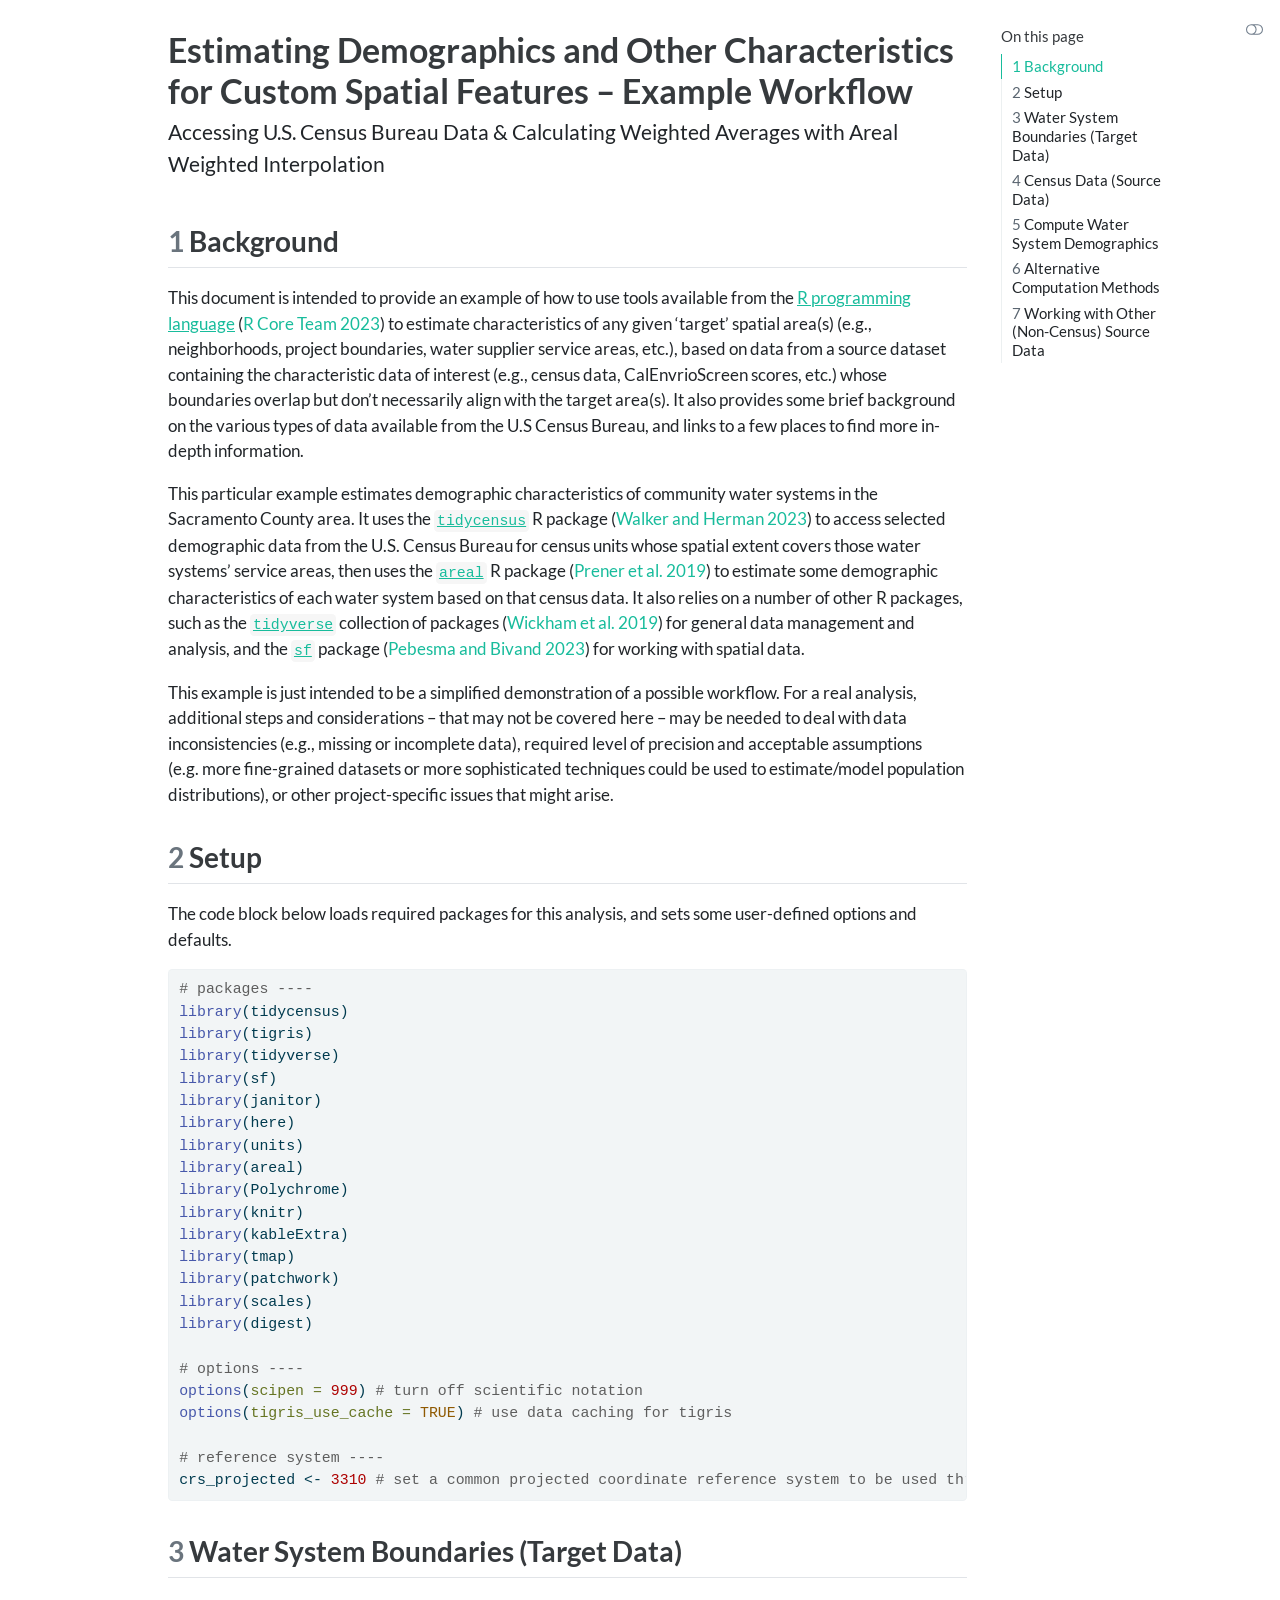
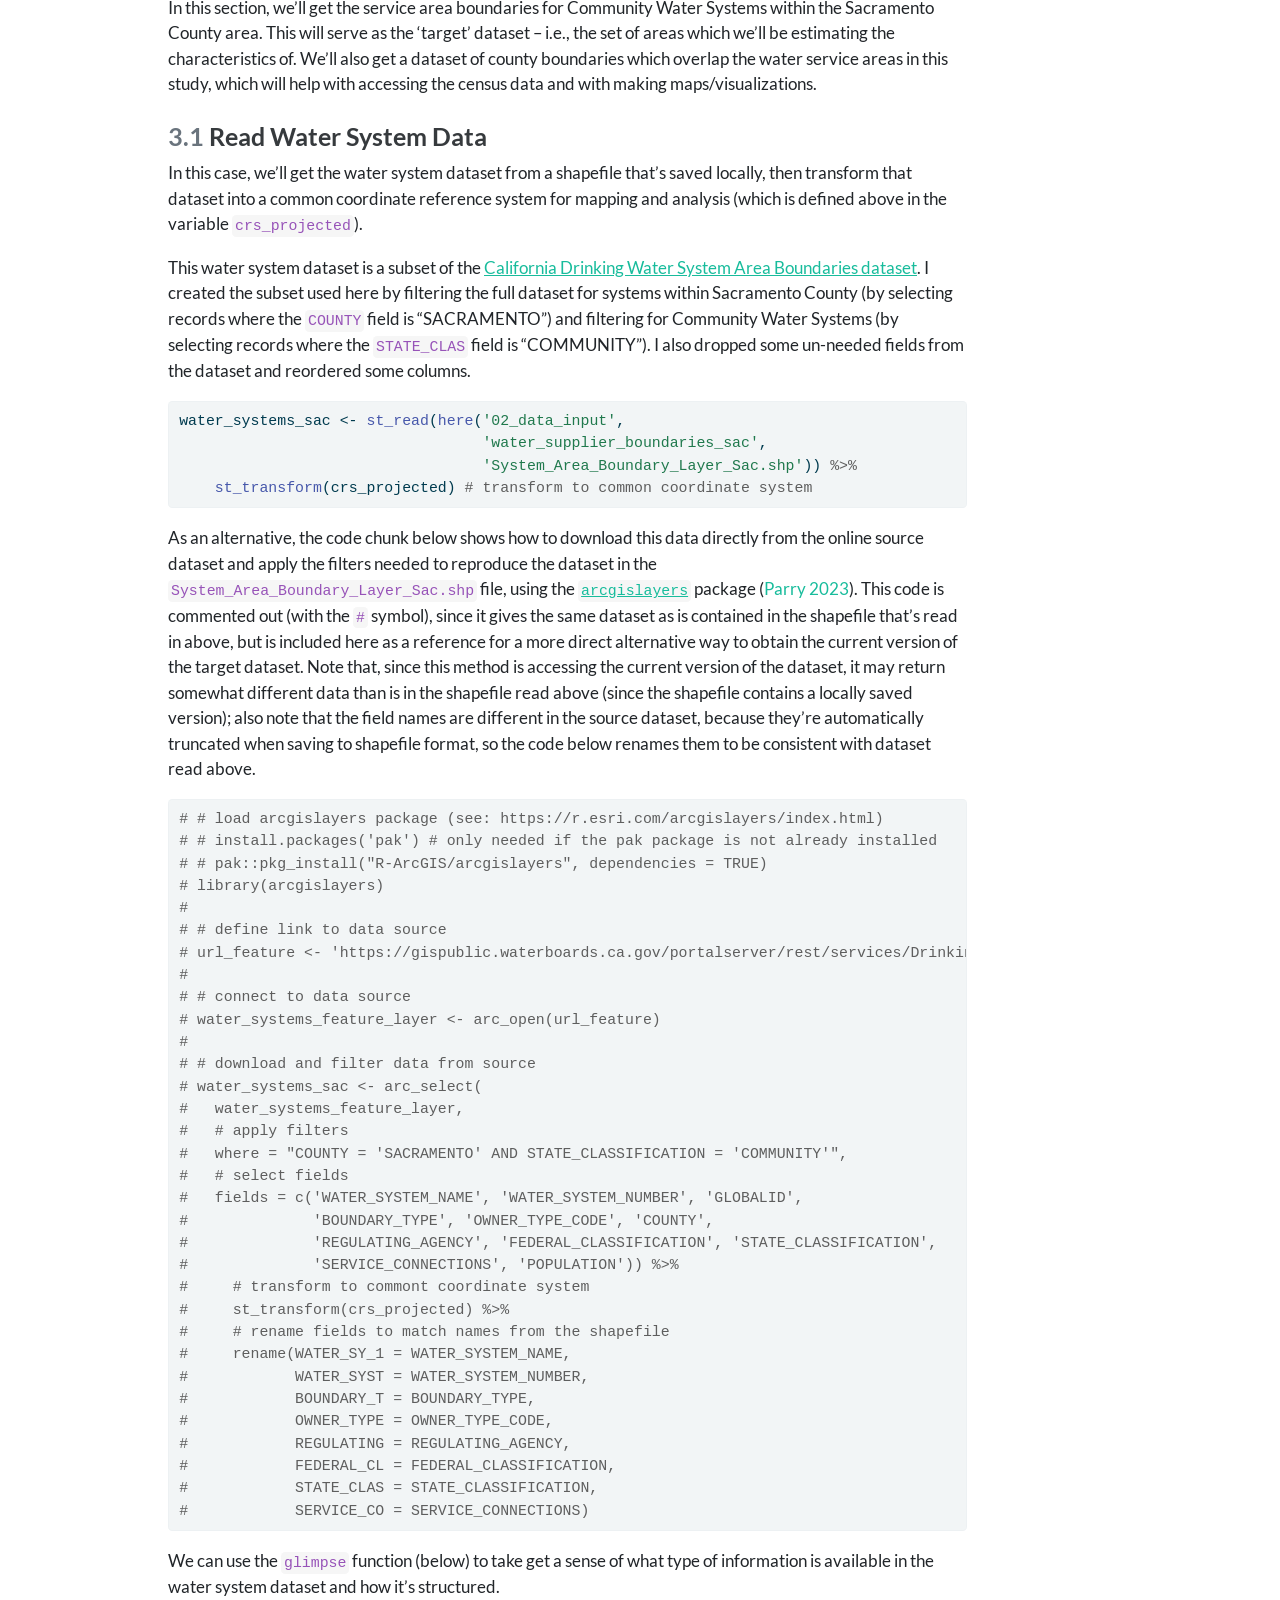
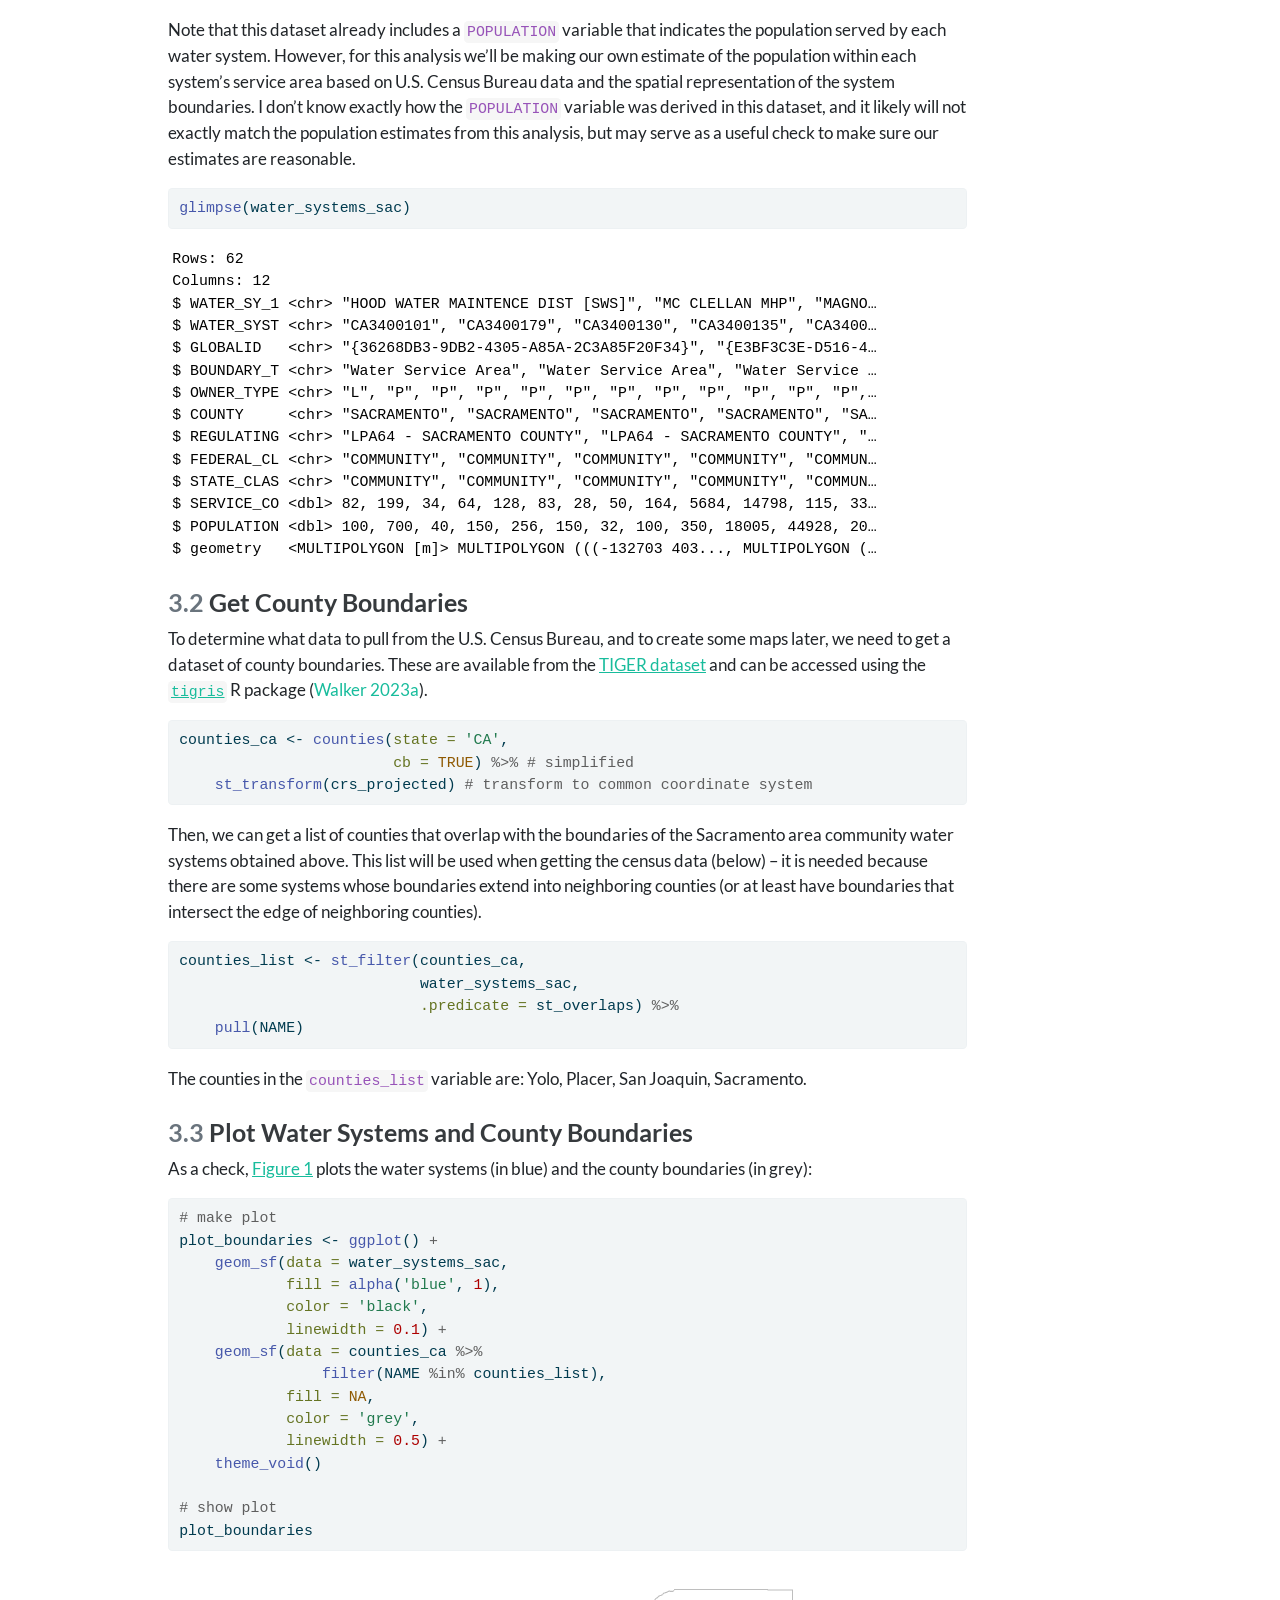
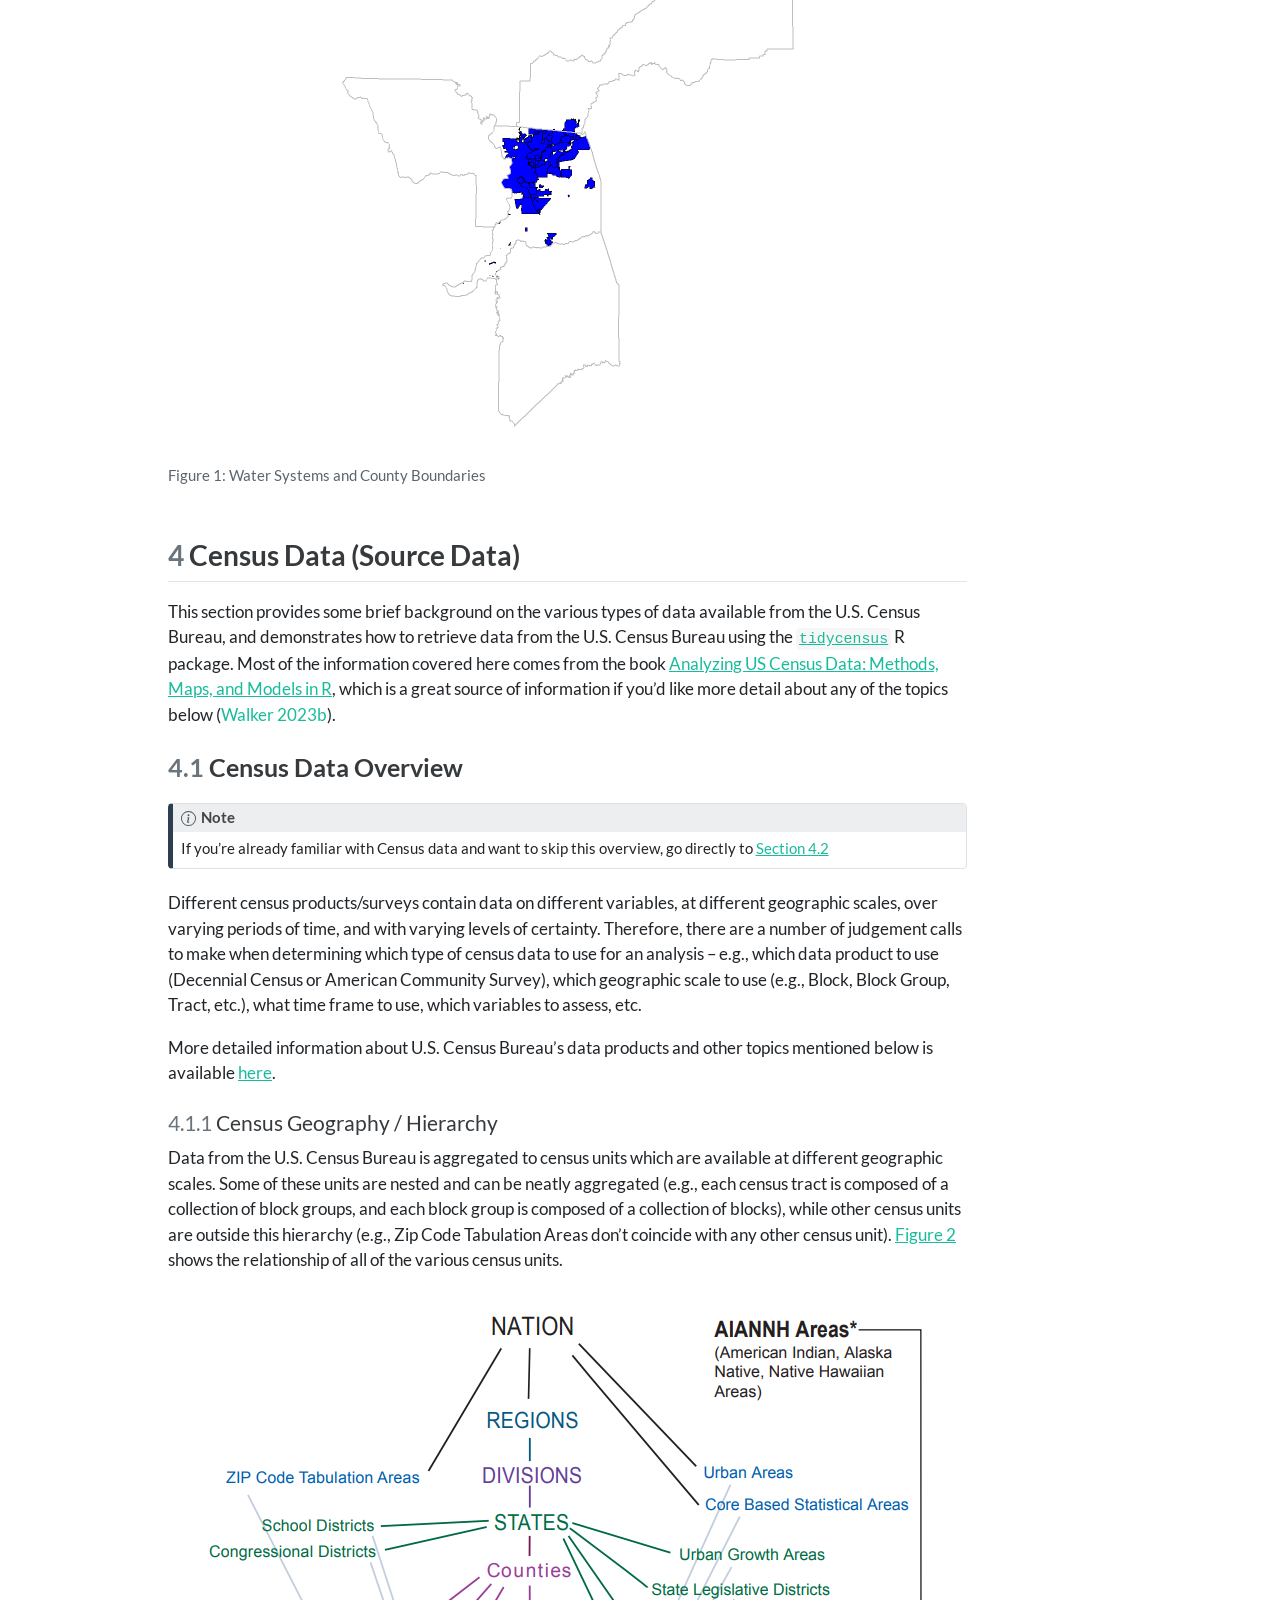
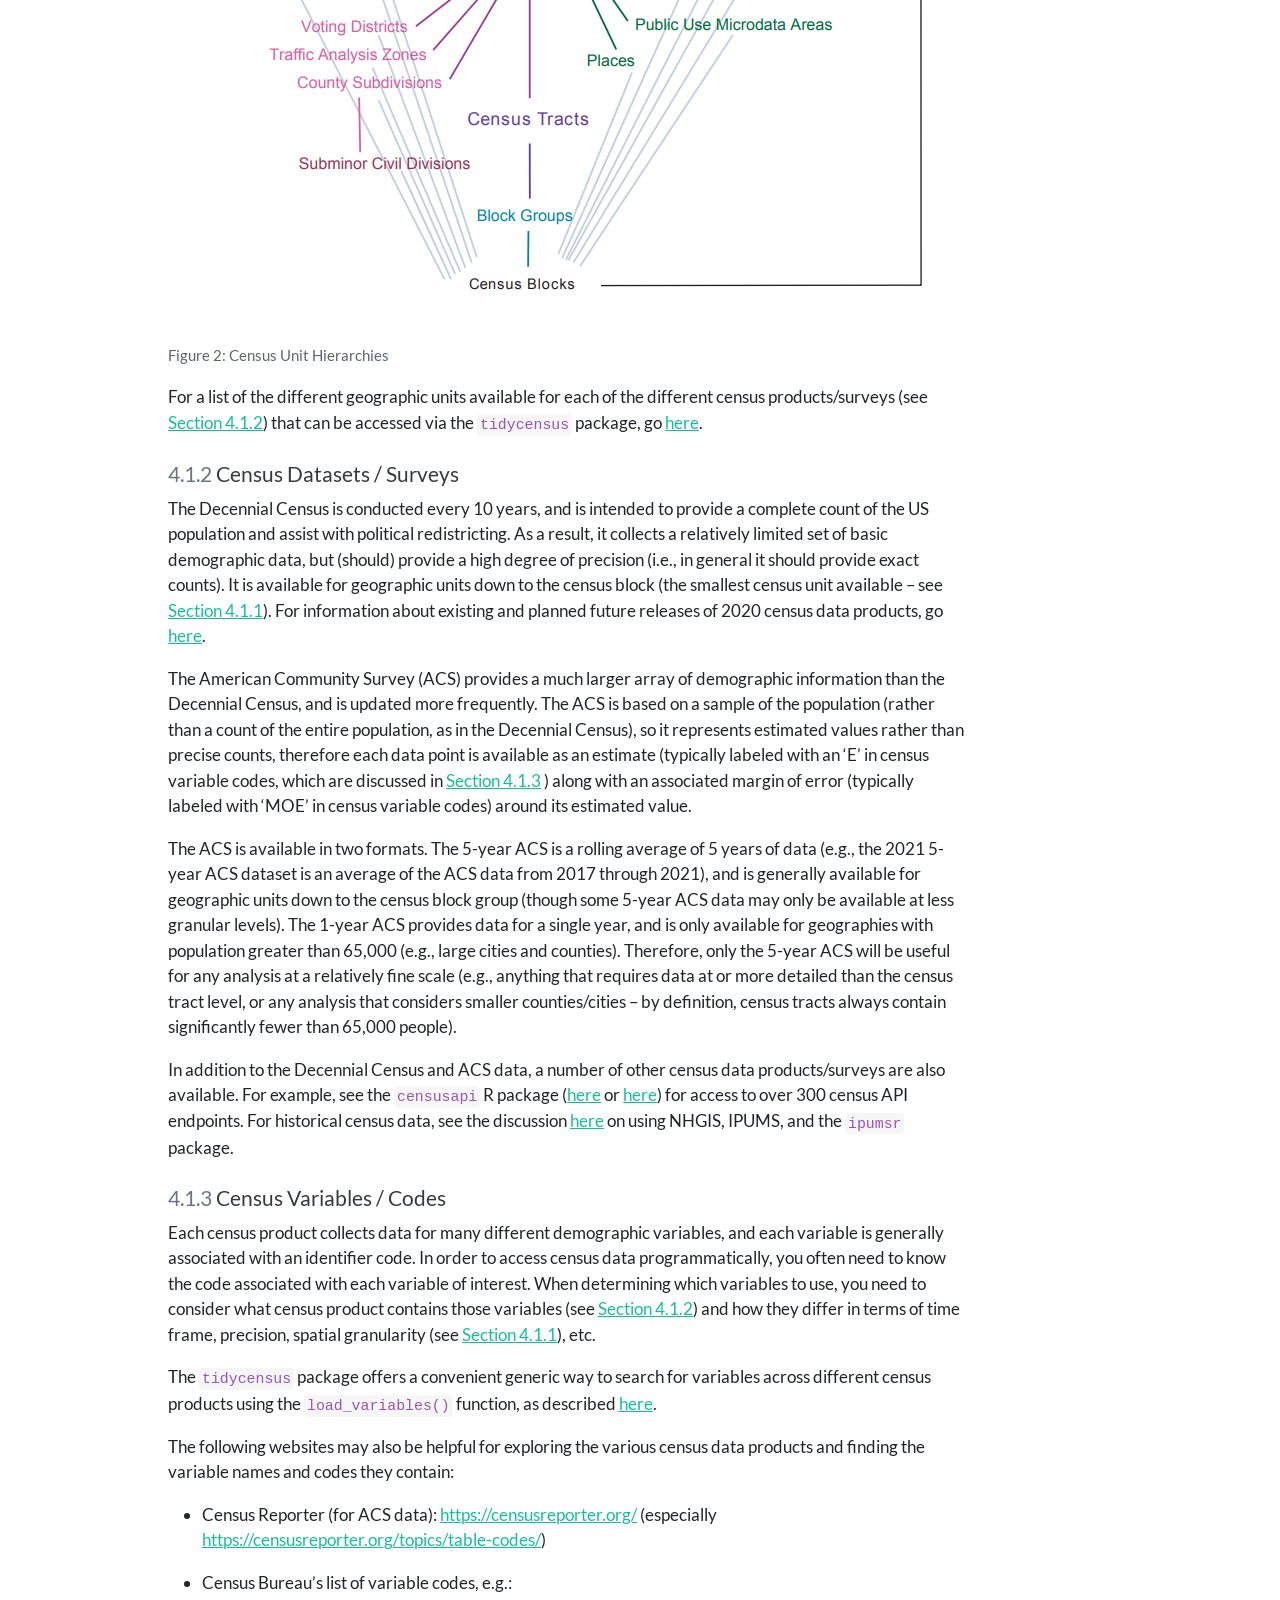
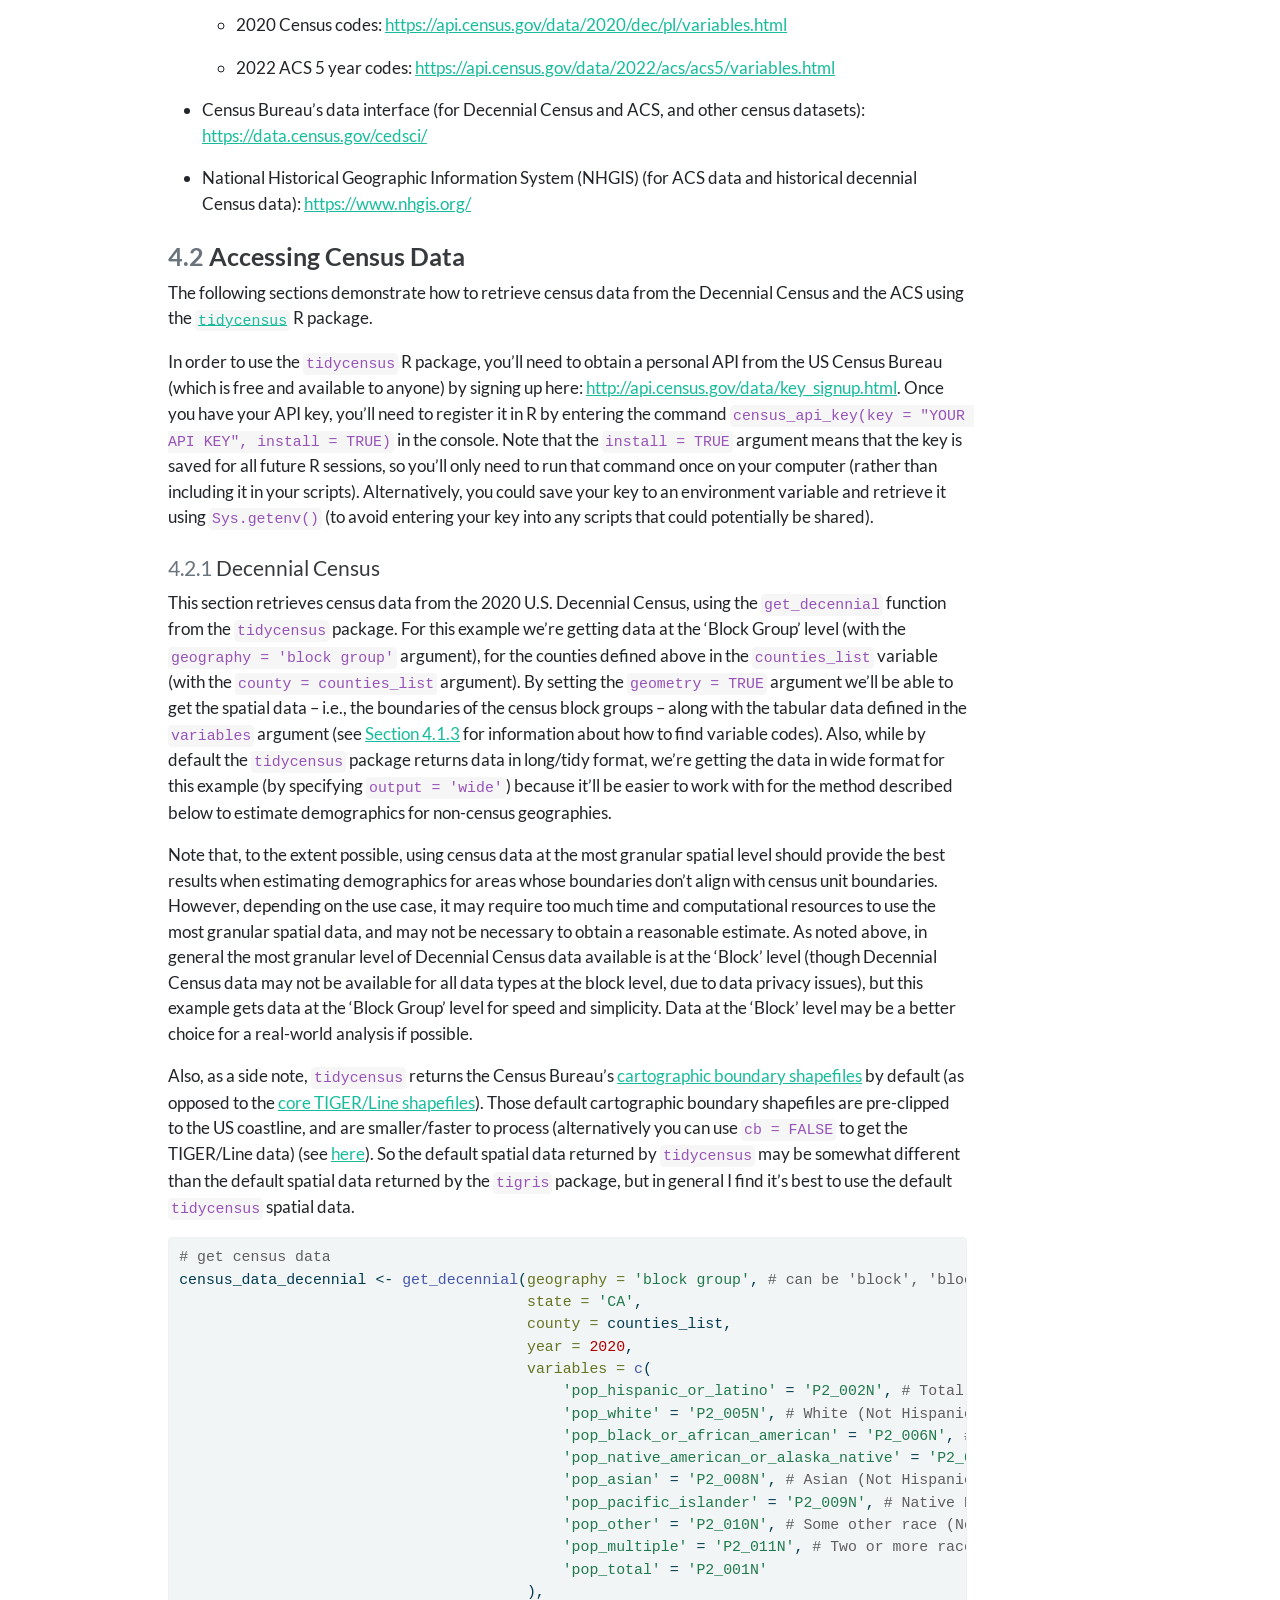
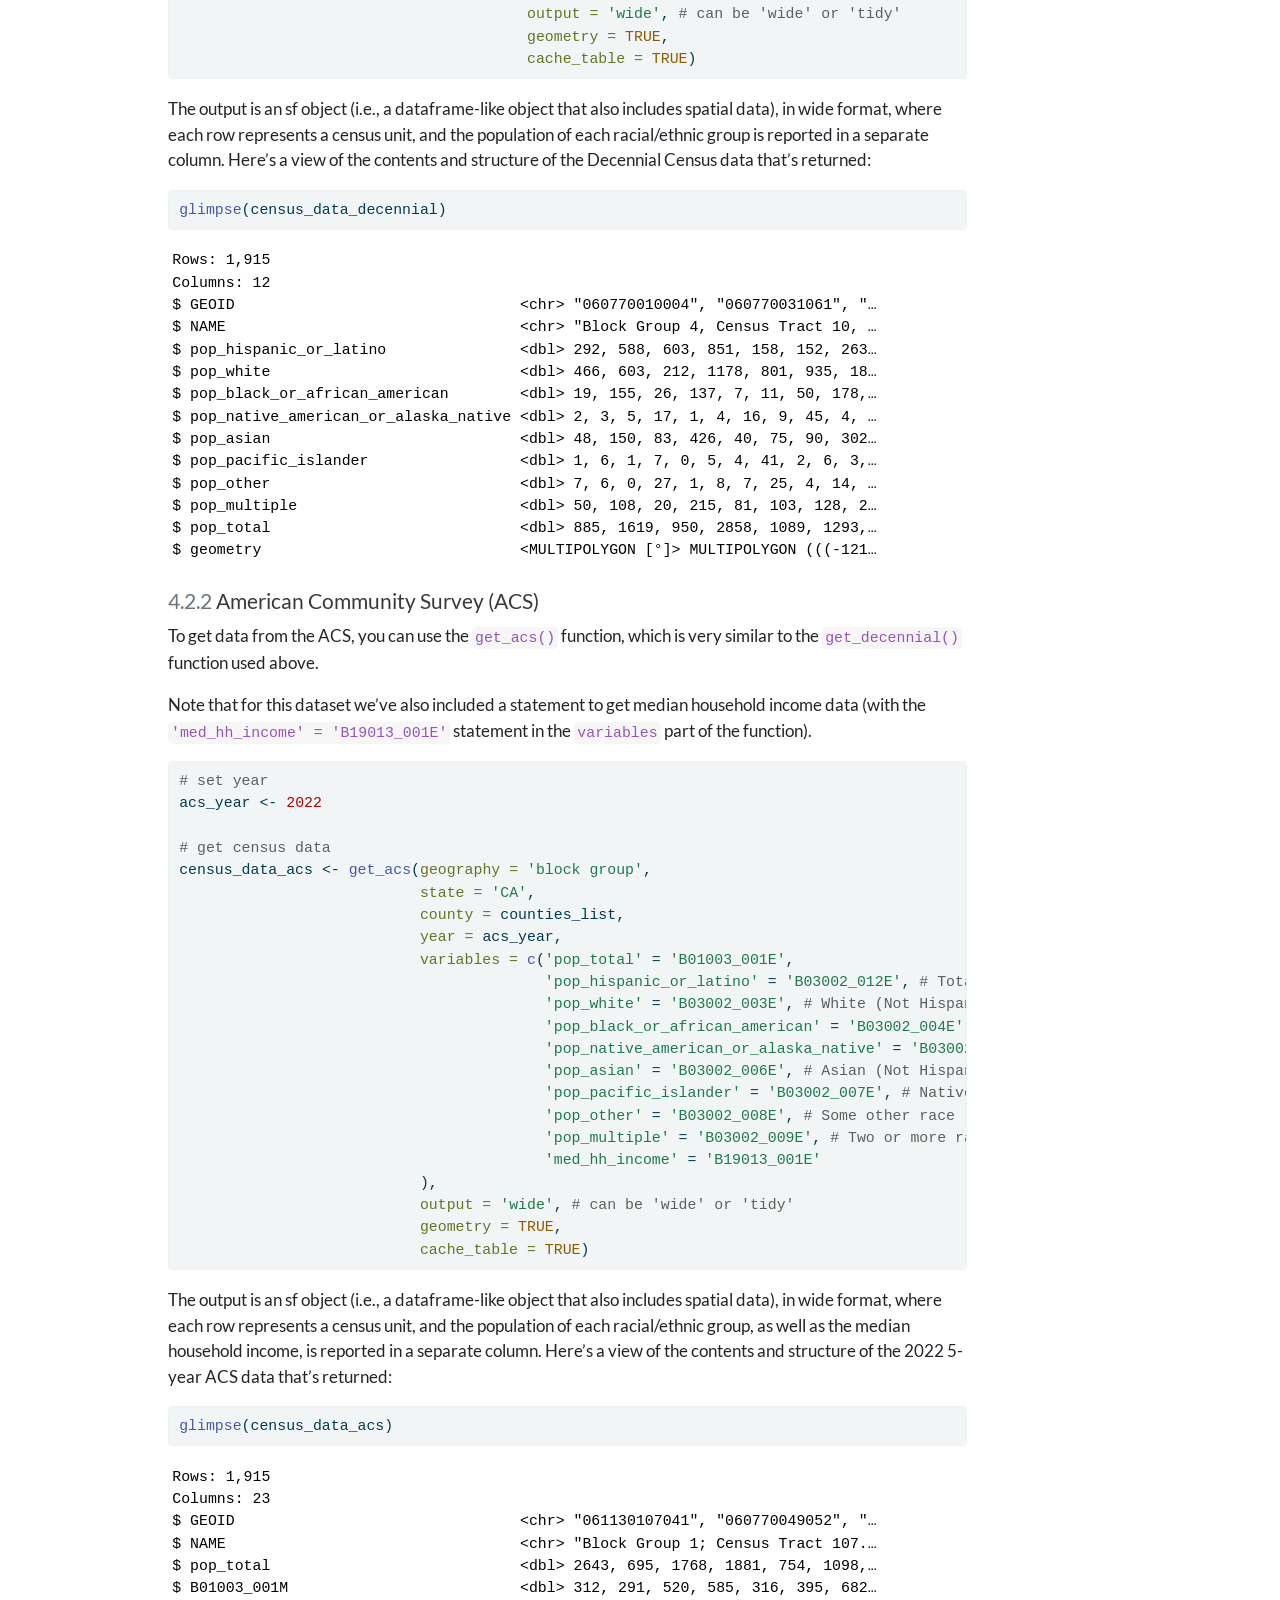
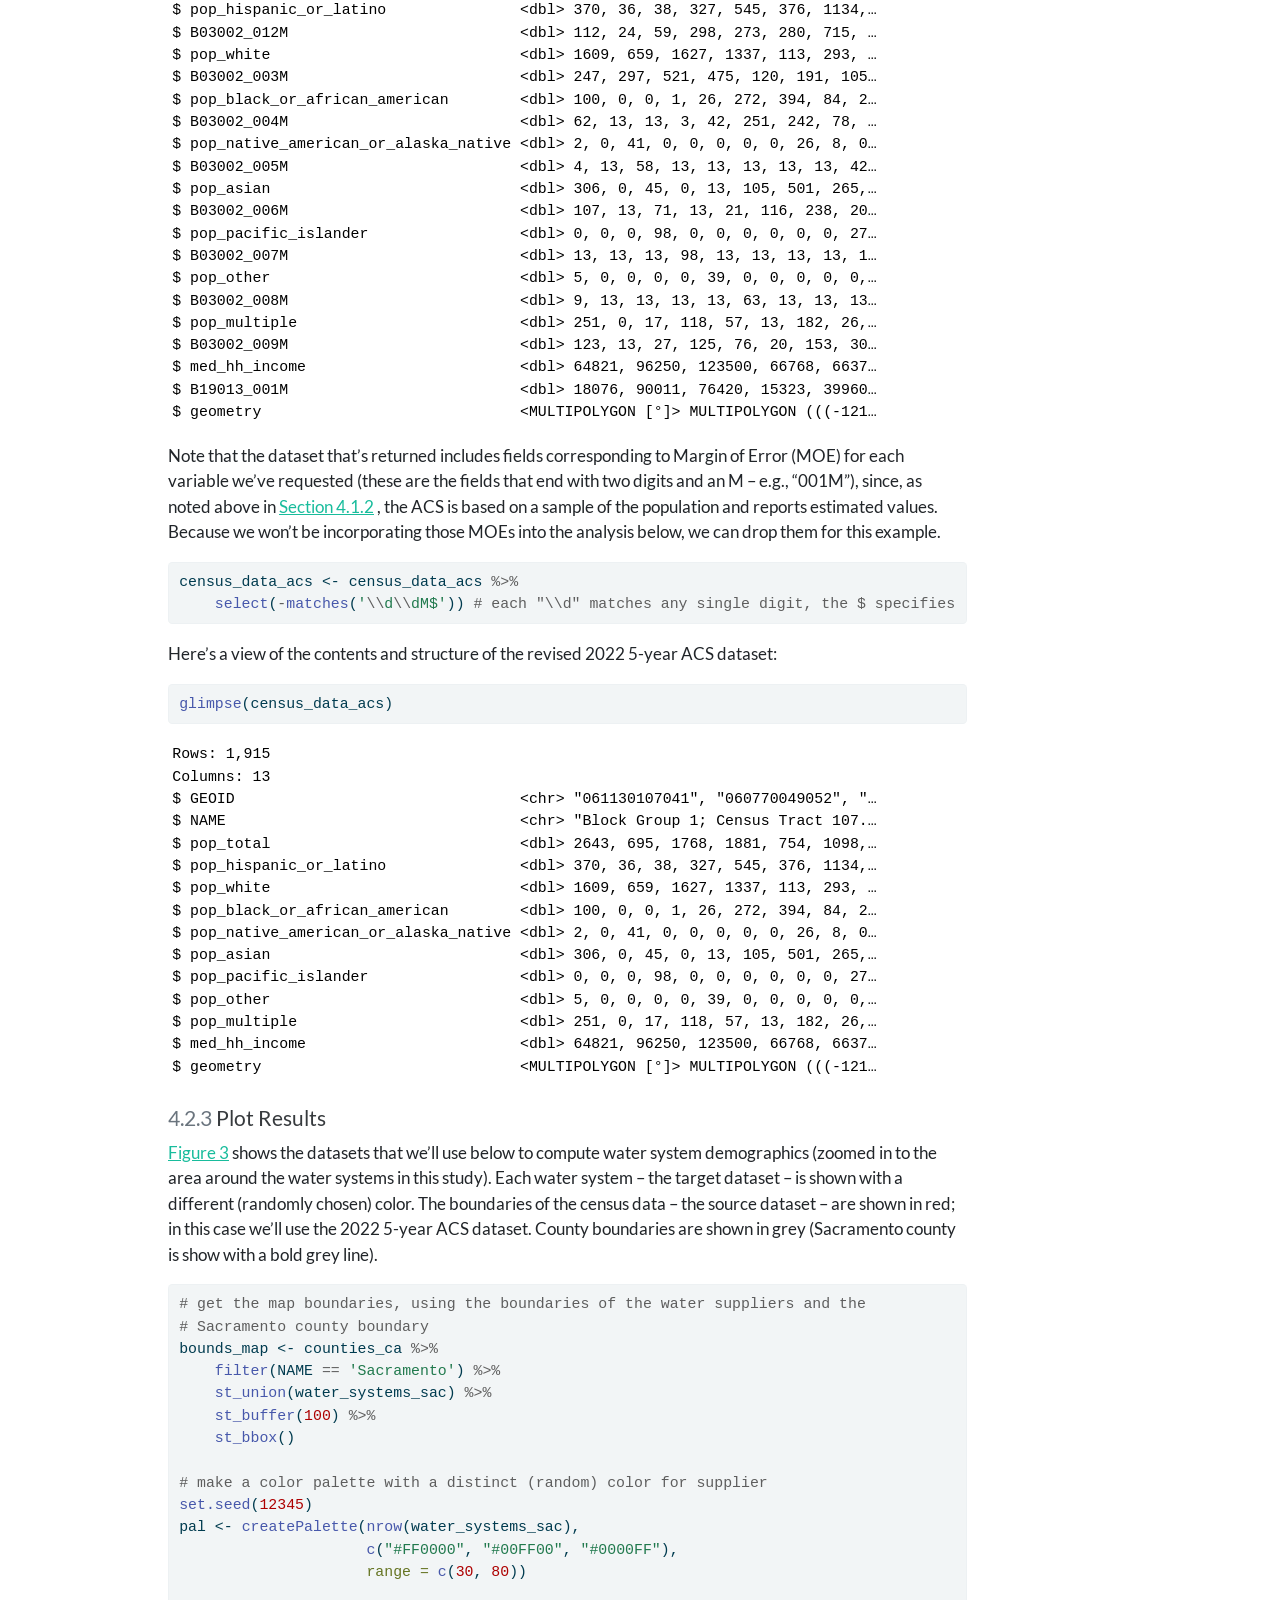
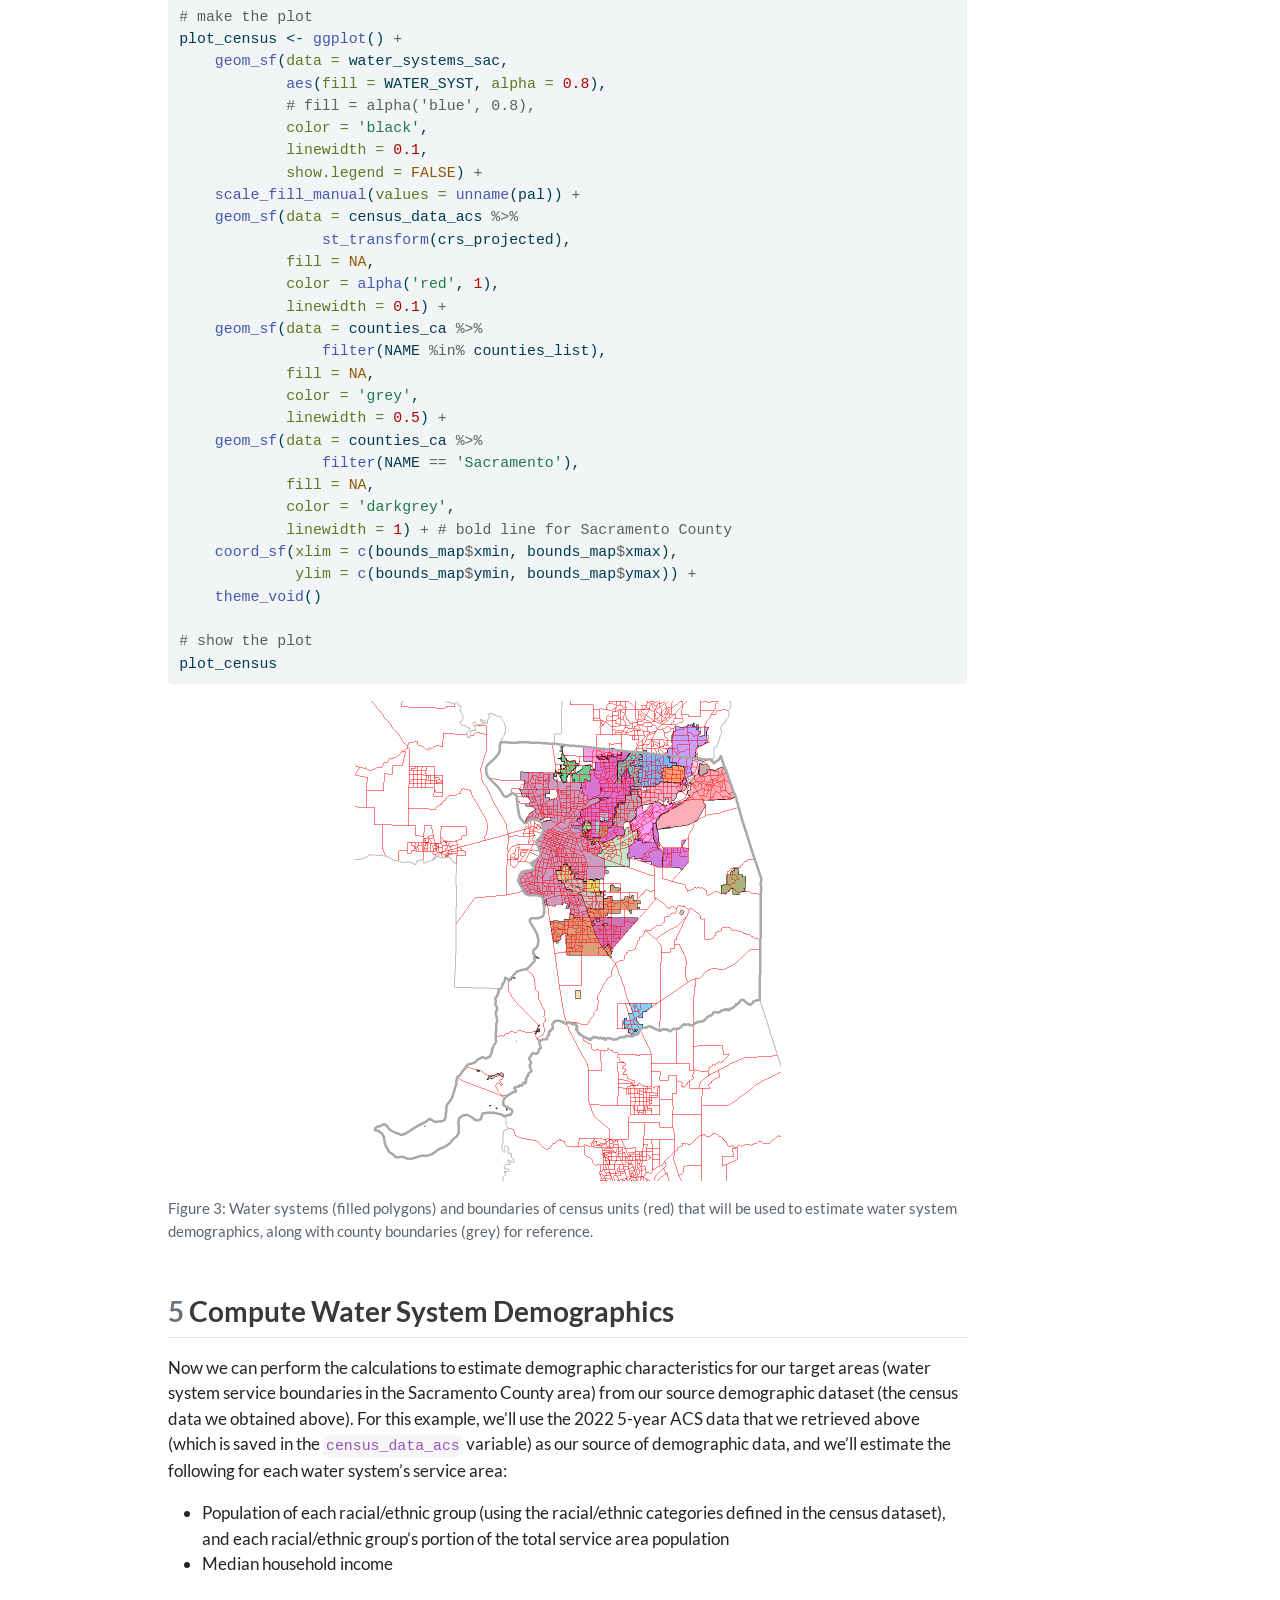
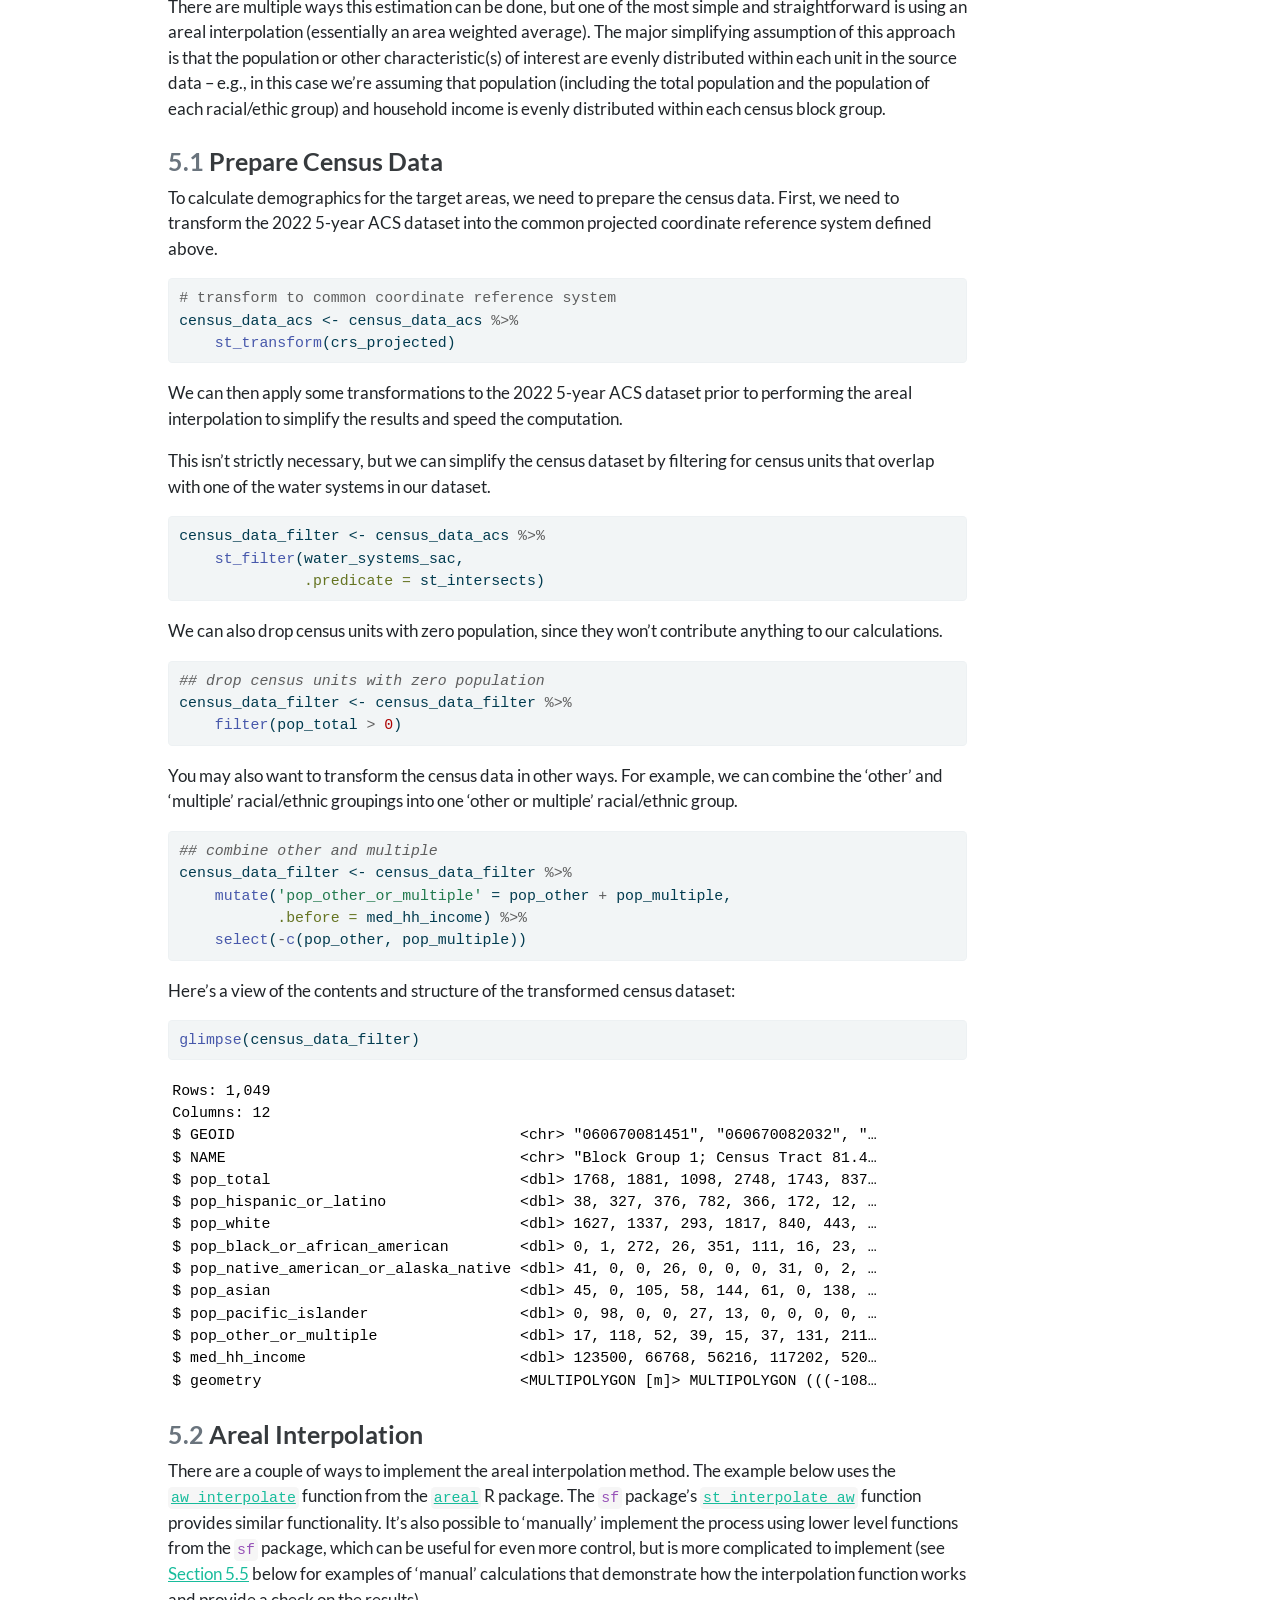
